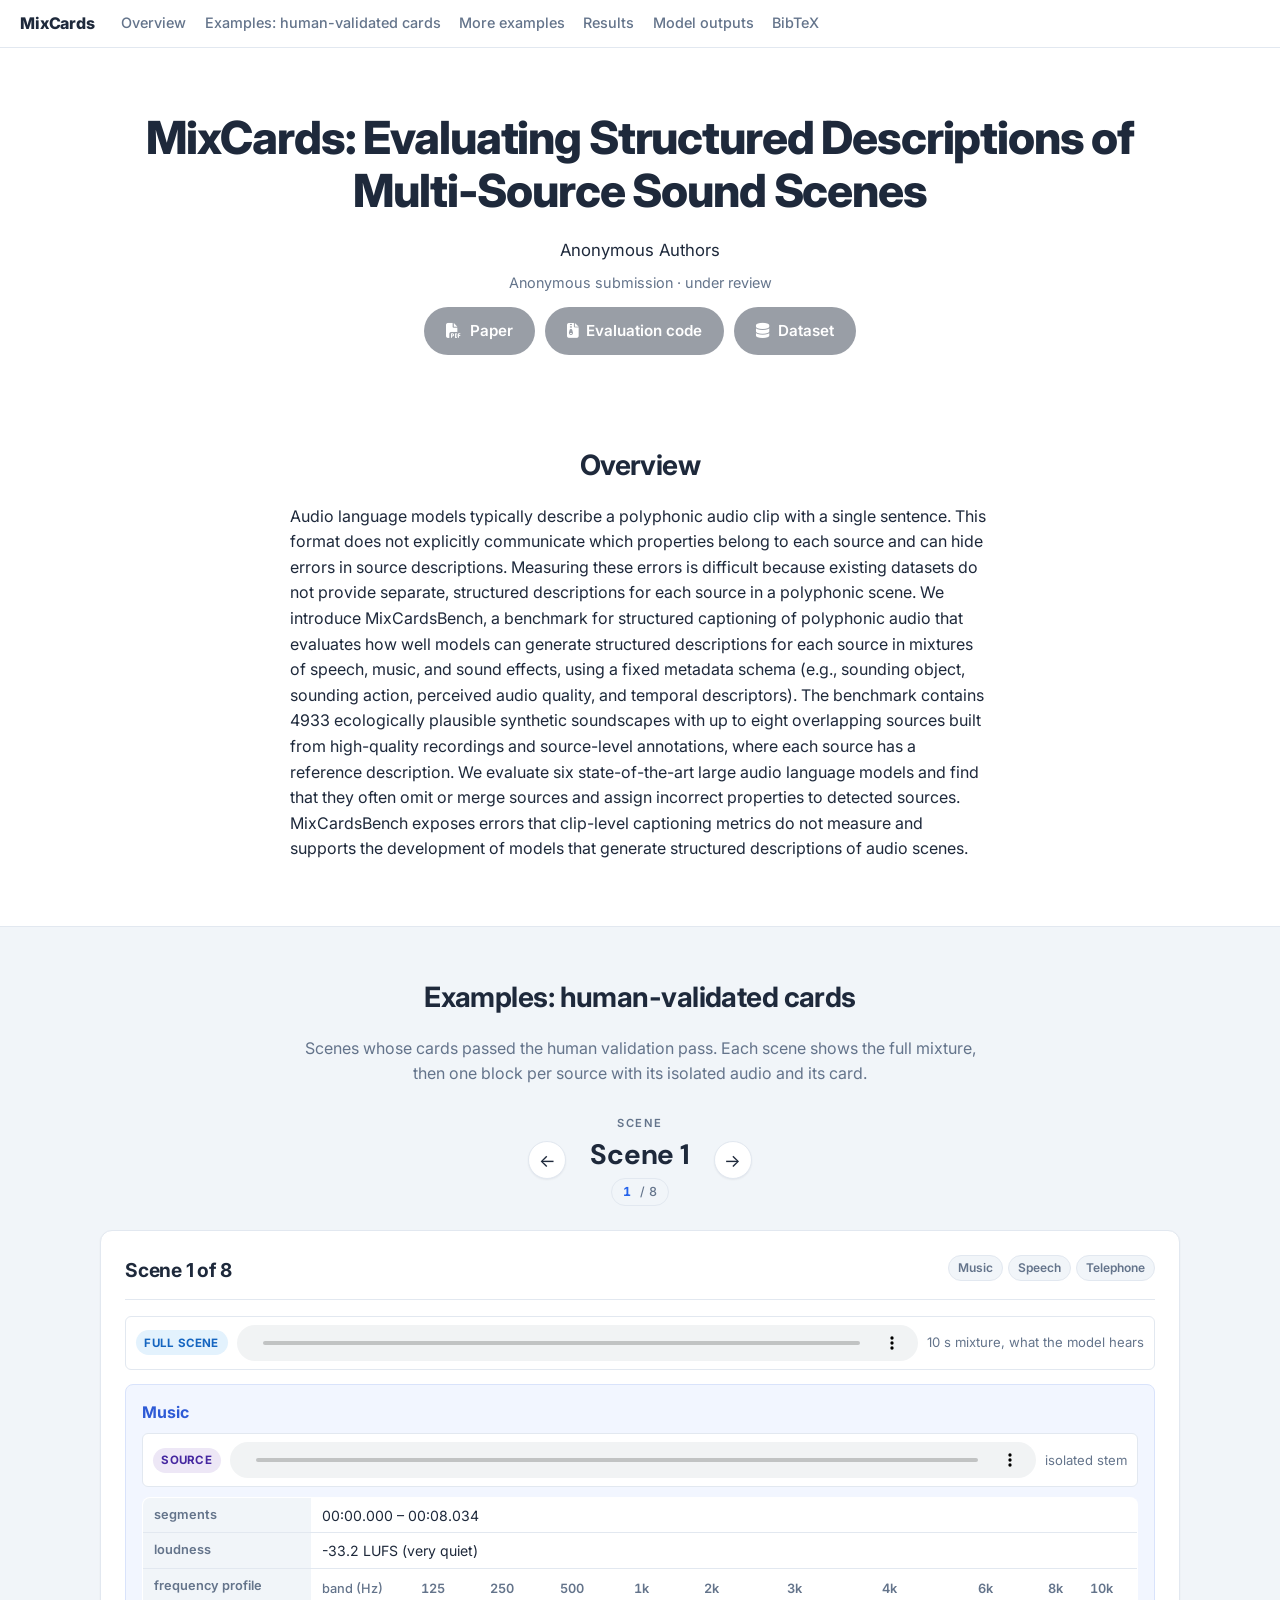
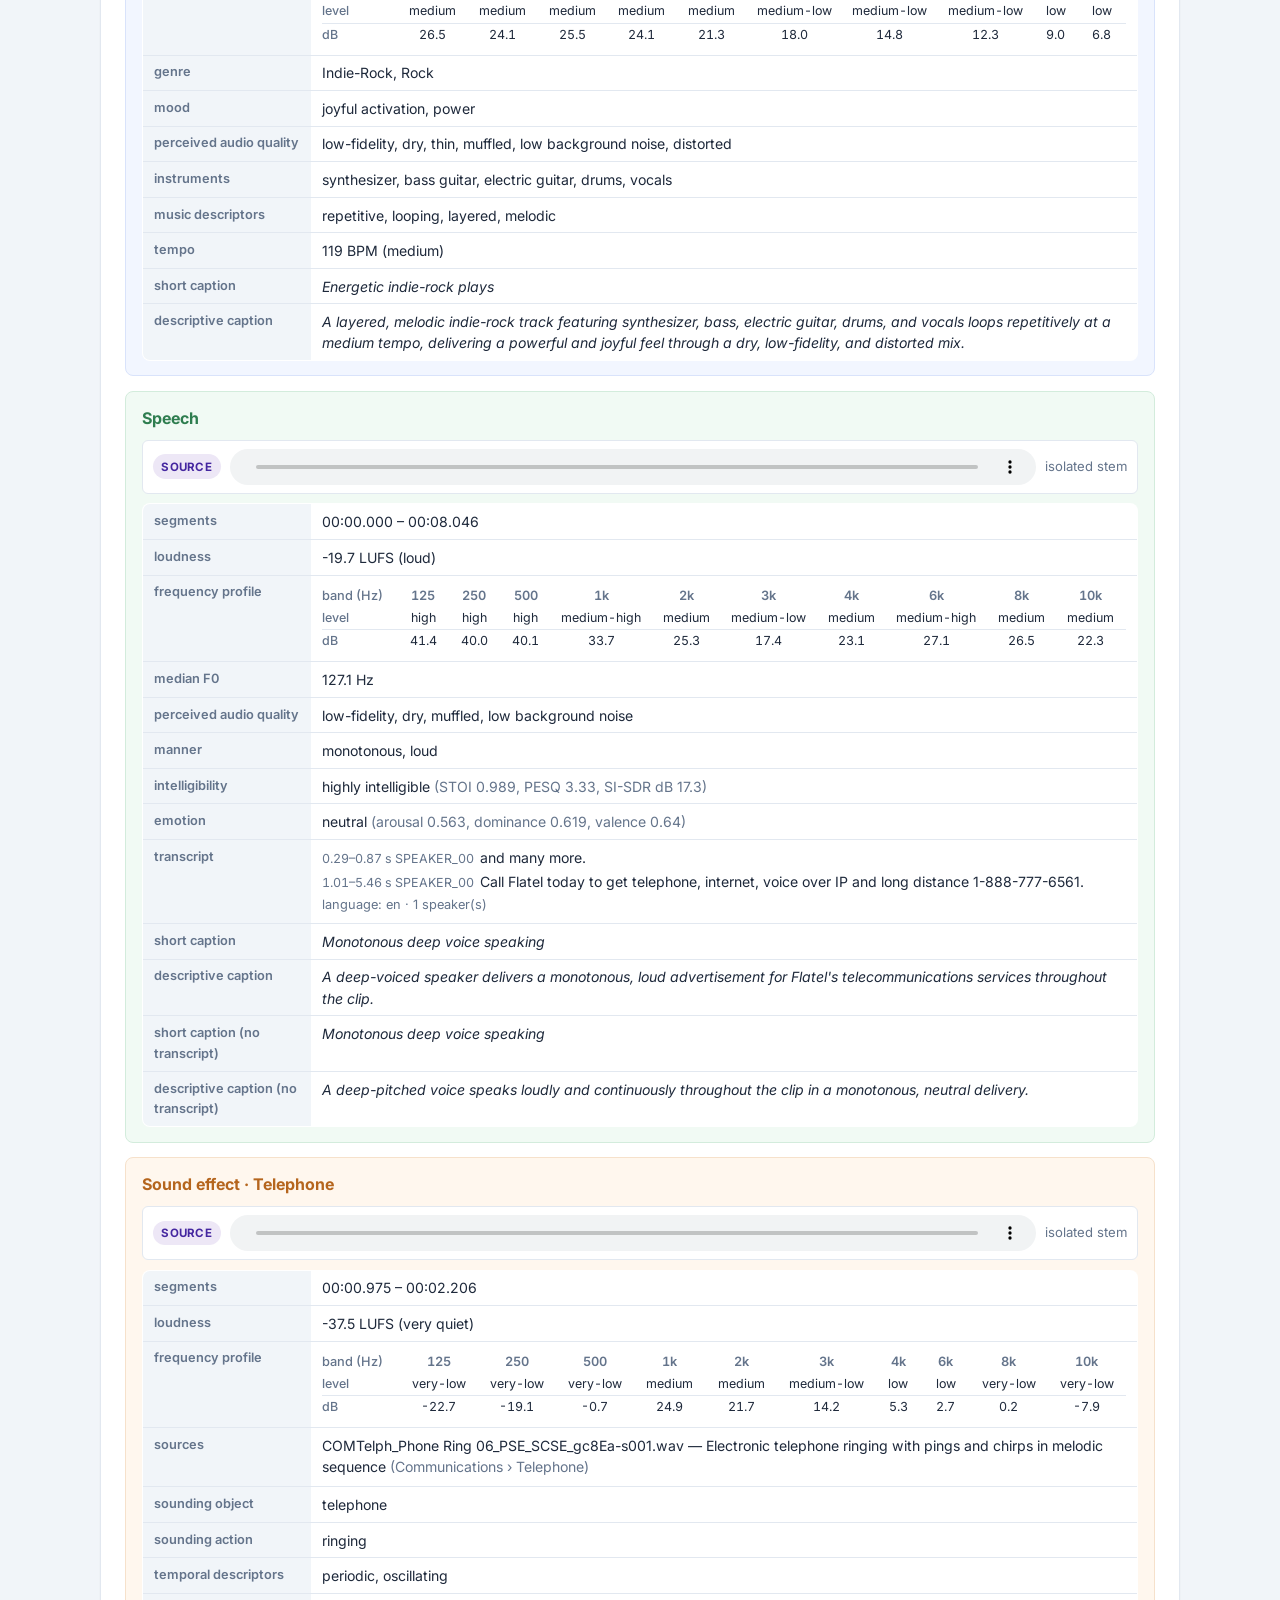
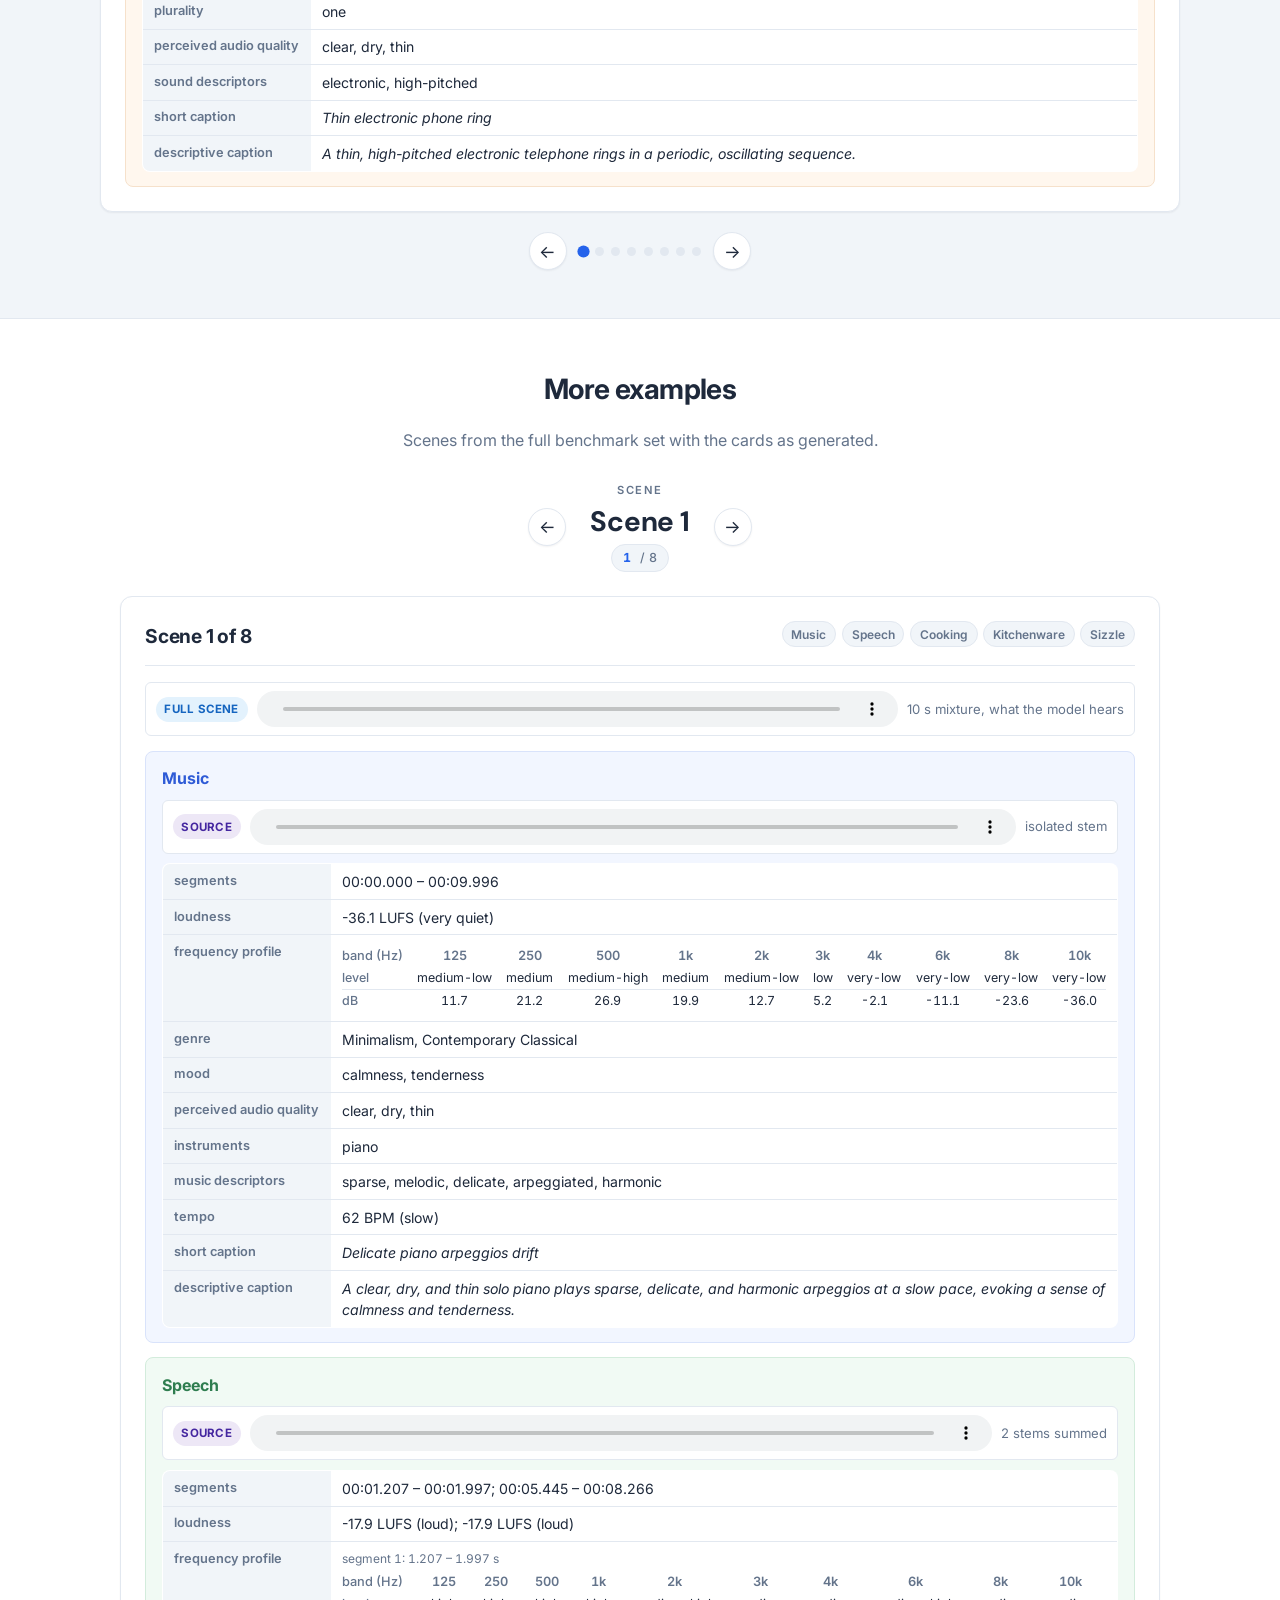
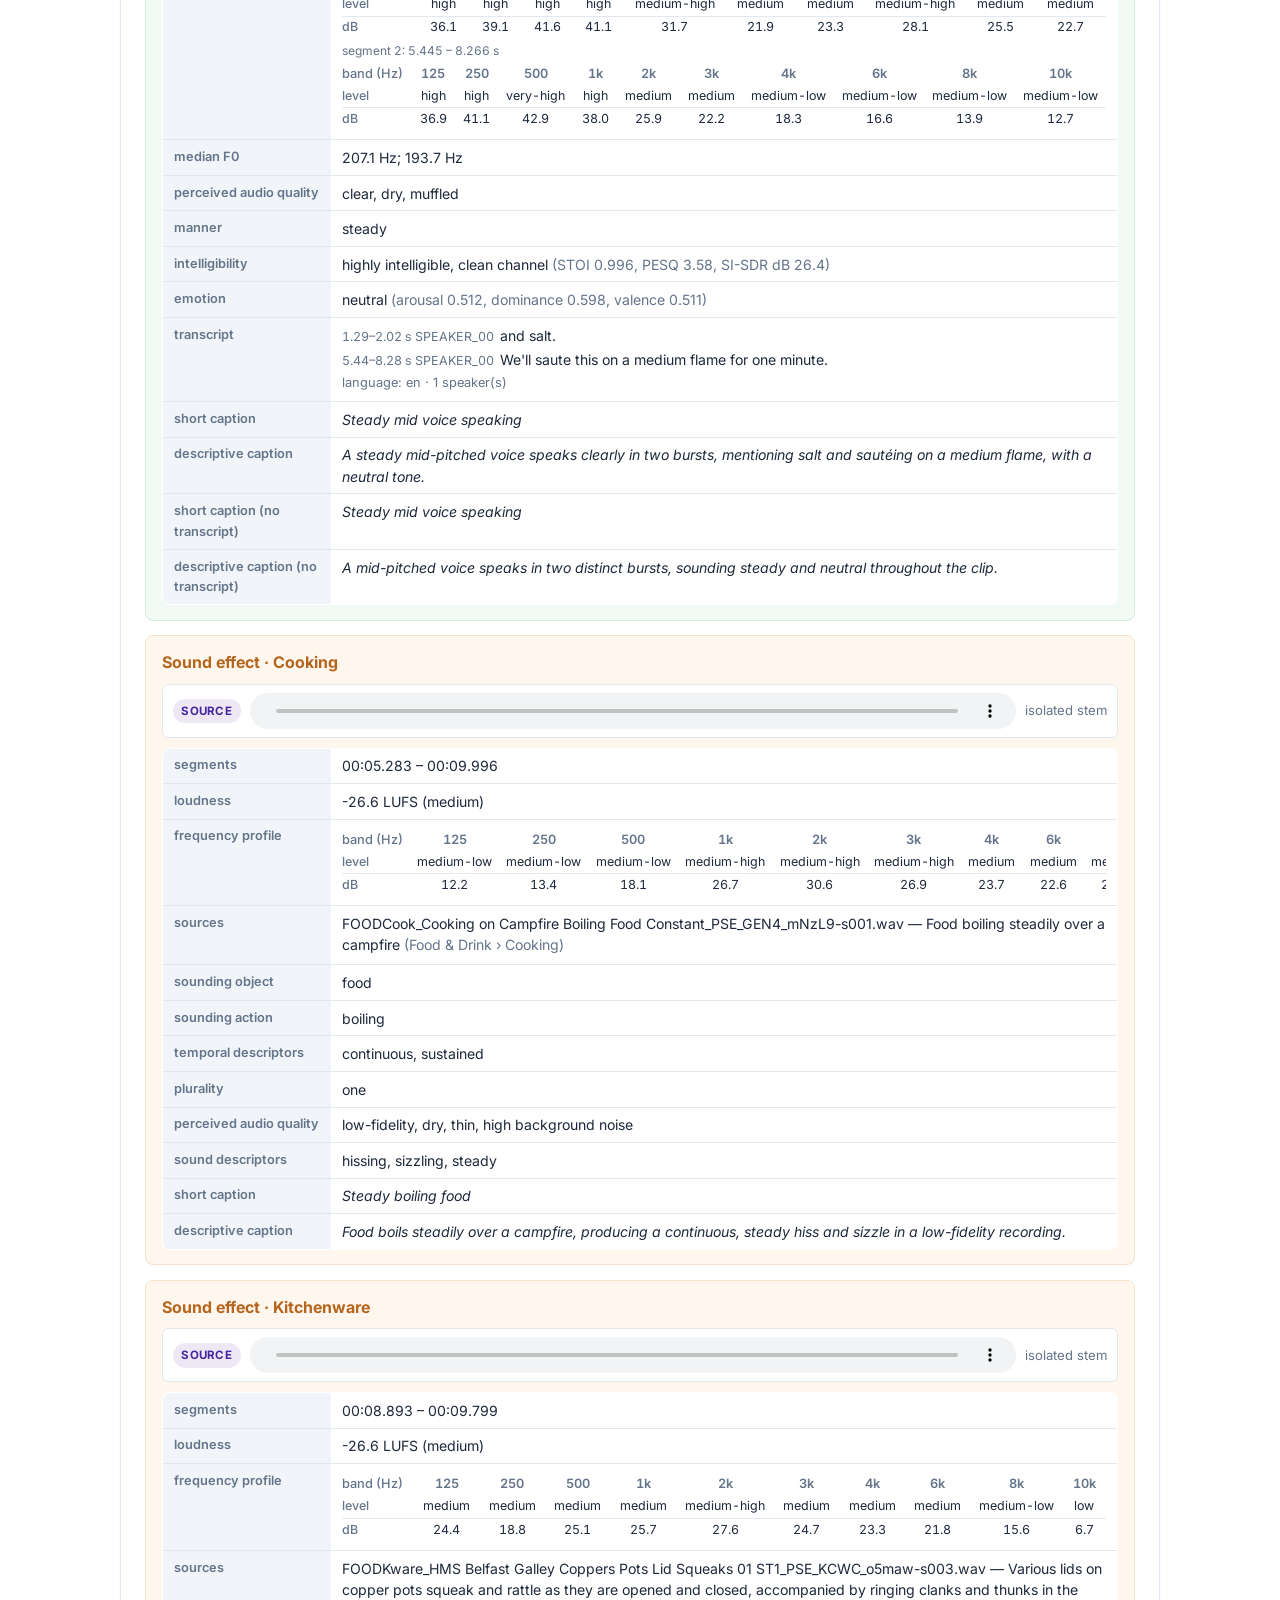
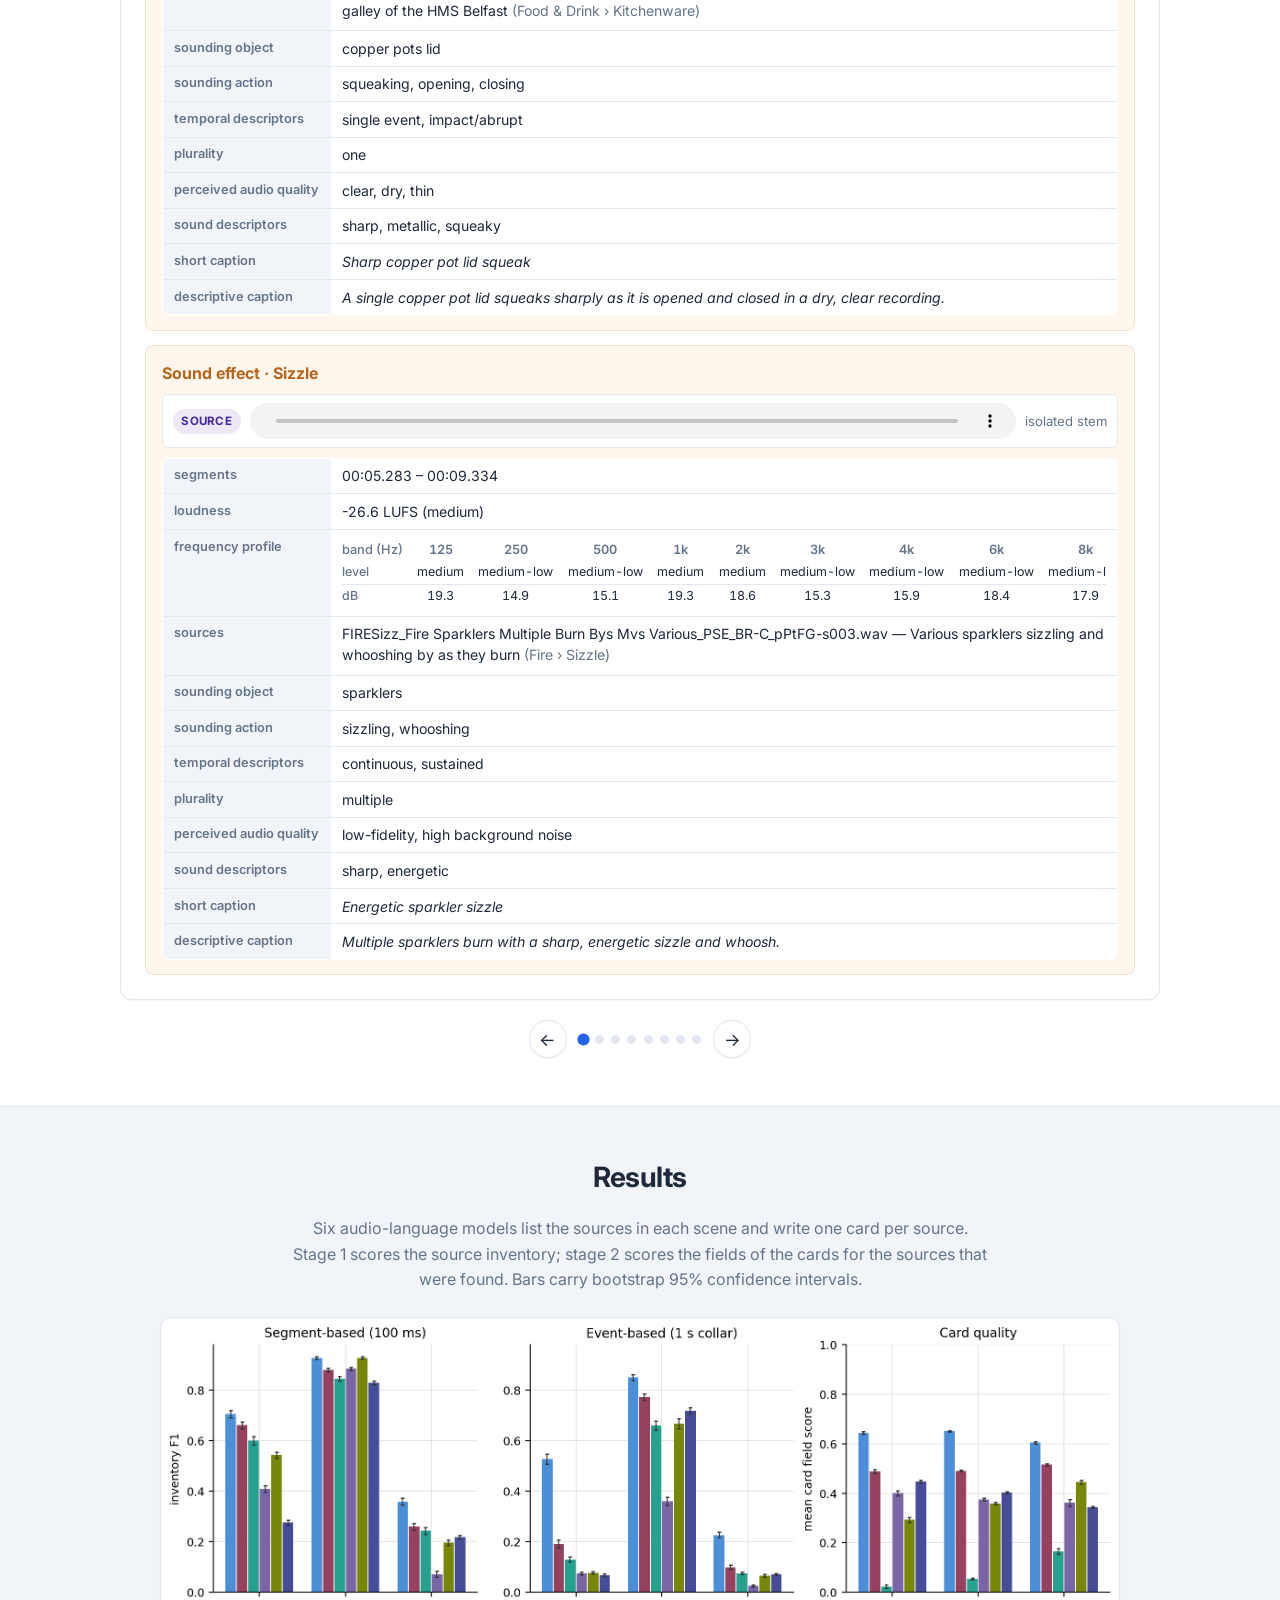
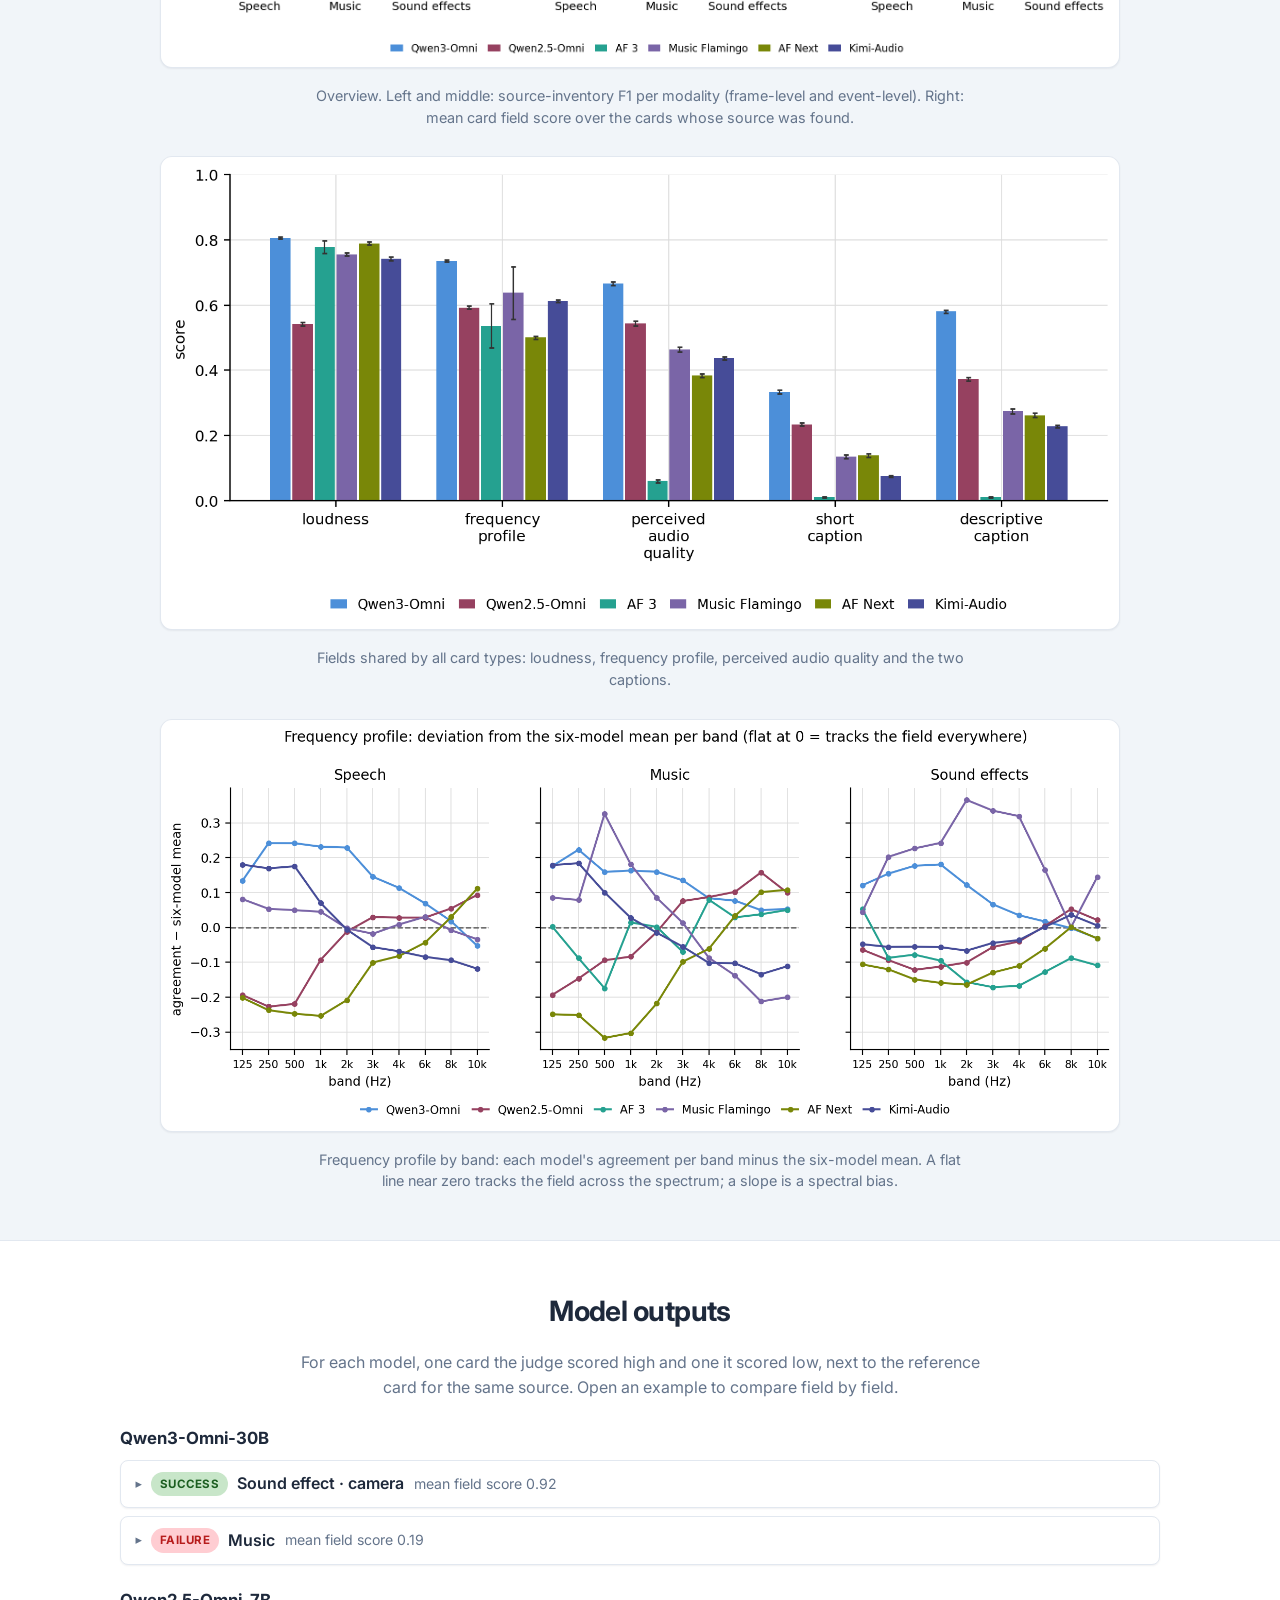
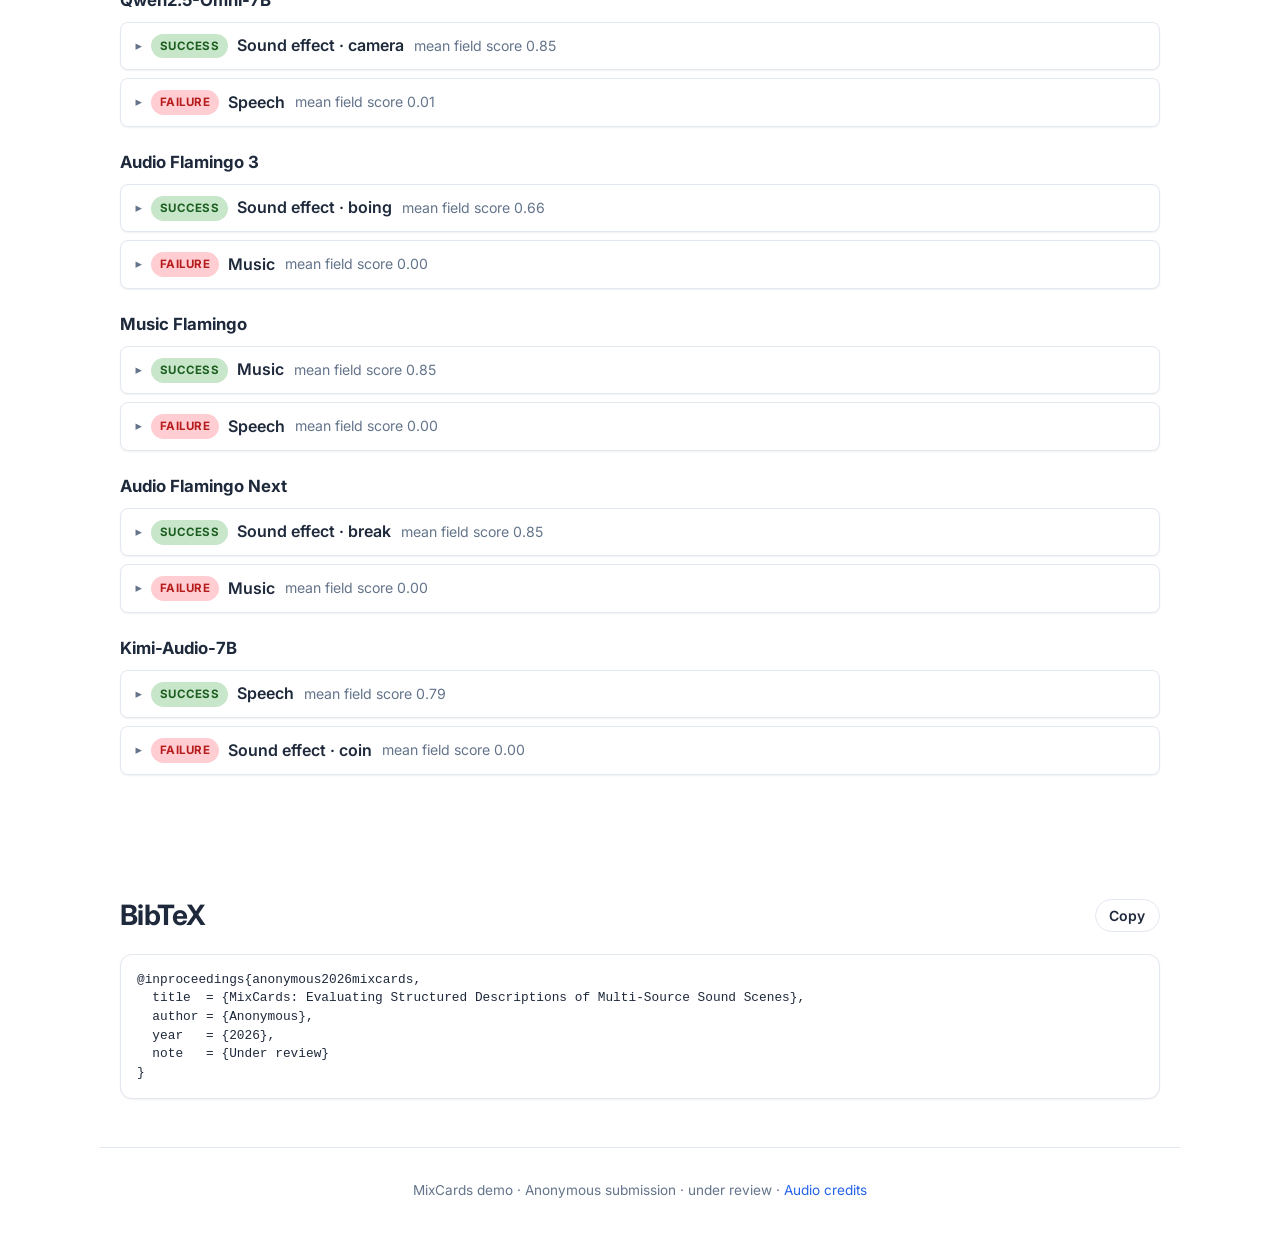
==== index.html @ bee197fe "demo page" ====
<!DOCTYPE html>
<html lang="en" class="no-js">
<head>
<meta charset="utf-8" />
<meta name="viewport" content="width=device-width, initial-scale=1" />
<title>MixCards</title>
<meta name="description" content="A benchmark for structured, per-source descriptions of polyphonic audio scenes." />
<link rel="preconnect" href="https://fonts.googleapis.com" />
<link rel="preconnect" href="https://fonts.gstatic.com" crossorigin />
<link href="https://fonts.googleapis.com/css2?family=Inter:wght@400;500;600;700;800&family=DM+Sans:ital,opsz,wght@0,9..40,400;0,9..40,500;0,9..40,600;0,9..40,700;1,9..40,400&display=swap" rel="stylesheet" />
<link rel="stylesheet" href="assets/css/styles.css" />
<link rel="stylesheet" href="https://cdn.jsdelivr.net/npm/@fortawesome/fontawesome-free@6.5.2/css/all.min.css" crossorigin="anonymous" />
</head>
<body>
<nav class="site-nav" aria-label="Page sections"><div class="nav-inner"><a class="brand" href="#top">MixCards</a><a class="nav-link" href="#overview">Overview</a><a class="nav-link" href="#validated">Examples: human-validated cards</a><a class="nav-link" href="#more">More examples</a><a class="nav-link" href="#results">Results</a><a class="nav-link" href="#model-outputs">Model outputs</a><a class="nav-link" href="#citation">BibTeX</a></div></nav><main id="top">
<section class="hero"><h1 id="page-title" class="publication-title">MixCards: Evaluating Structured Descriptions of Multi-Source Sound Scenes</h1><div class="publication-authors"><span class="author-block">Anonymous Authors</span></div><div class="publication-affiliations"><span class="aff-block">Anonymous submission · under review</span></div><div class="publication-links"><a class="btn-pub is-disabled" href="#" aria-disabled="true" title="coming soon"><span class="icon" aria-hidden="true"><i class="fas fa-file-pdf"></i></span><span class="btn-pub-label">Paper</span></a><a class="btn-pub is-disabled" href="#" aria-disabled="true" title="coming soon"><span class="icon" aria-hidden="true"><i class="fas fa-file-zipper"></i></span><span class="btn-pub-label">Evaluation code</span></a><a class="btn-pub is-disabled" href="#" aria-disabled="true" title="coming soon"><span class="icon" aria-hidden="true"><i class="fas fa-database"></i></span><span class="btn-pub-label">Dataset</span></a></div></section><section id="overview" class="section"><h2>Overview</h2><div class="prose"><p>Audio language models typically describe a polyphonic audio clip with a single sentence. This format does not explicitly communicate which properties belong to each source and can hide errors in source descriptions. Measuring these errors is difficult because existing datasets do not provide separate, structured descriptions for each source in a polyphonic scene. We introduce MixCardsBench, a benchmark for structured captioning of polyphonic audio that evaluates how well models can generate structured descriptions for each source in mixtures of speech, music, and sound effects, using a fixed metadata schema (e.g., sounding object, sounding action, perceived audio quality, and temporal descriptors). The benchmark contains 4933 ecologically plausible synthetic soundscapes with up to eight overlapping sources built from high-quality recordings and source-level annotations, where each source has a reference description. We evaluate six state-of-the-art large audio language models and find that they often omit or merge sources and assign incorrect properties to detected sources. MixCardsBench exposes errors that clip-level captioning metrics do not measure and supports the development of models that generate structured descriptions of audio scenes.</p></div></section><section id="validated" class="section section-light"><h2>Examples: human-validated cards</h2><p class="section-lead">Scenes whose cards passed the human validation pass. Each scene shows the full mixture, then one block per source with its isolated audio and its card.</p><div class="examples-carousel" id="validated-carousel" role="region" aria-label="Examples"><div class="examples-header-row"><button type="button" class="examples-arrow examples-arrow-prev" aria-label="Previous example"><span aria-hidden="true">&#8592;</span></button><div class="examples-header"><p class="examples-header-eyebrow">scene</p><p class="examples-header-scale">Scene 1</p><p class="examples-header-counter"><strong>1</strong> / 8</p></div><button type="button" class="examples-arrow examples-arrow-next" aria-label="Next example"><span aria-hidden="true">&#8594;</span></button></div><div class="examples-stage carousel-stage" aria-live="polite"><article class="scenario-card" data-title="Scene 1"><div class="scenario-header"><h3 class="scenario-title">Scene 1 of 8</h3><div class="scene-badges"><span class="speaker-badge">Music</span><span class="speaker-badge">Speech</span><span class="speaker-badge">Telephone</span></div></div><div class="audio-row scene-row"><span class="eq-badge eq-scene">full scene</span><audio controls preload="none" src="audio/scene_7FTYb5K3uxk_22000/mix.mp3"></audio><span class="src-note" style="font-size:.82rem;color:var(--muted)">10 s mixture, what the model hears</span></div><div class="source-block src-music"><div class="source-title"><h4>Music</h4></div><div class="audio-row"><span class="eq-badge eq-src">source</span><audio controls preload="none" src="audio/scene_7FTYb5K3uxk_22000/music.mp3"></audio><span class="src-note" style="font-size:.82rem;color:var(--muted)">isolated stem</span></div><table class="fields"><tbody><tr><th>segments</th><td>00:00.000 – 00:08.034</td></tr><tr><th>loudness</th><td>-33.2 LUFS (very quiet)</td></tr><tr><th>frequency profile</th><td><div class="bands-wrap"><table class="bands"><thead><tr><th class="rowlab">band (Hz)</th><th>125</th><th>250</th><th>500</th><th>1k</th><th>2k</th><th>3k</th><th>4k</th><th>6k</th><th>8k</th><th>10k</th></tr></thead><tbody><tr><td class="rowlab">level</td><td>medium</td><td>medium</td><td>medium</td><td>medium</td><td>medium</td><td>medium-low</td><td>medium-low</td><td>medium-low</td><td>low</td><td>low</td></tr><tr><td class="rowlab">dB</td><td>26.5</td><td>24.1</td><td>25.5</td><td>24.1</td><td>21.3</td><td>18.0</td><td>14.8</td><td>12.3</td><td>9.0</td><td>6.8</td></tr></tbody></table></div></td></tr><tr><th>genre</th><td>Indie-Rock, Rock</td></tr><tr><th>mood</th><td>joyful activation, power</td></tr><tr><th>perceived audio quality</th><td>low-fidelity, dry, thin, muffled, low background noise, distorted</td></tr><tr><th>instruments</th><td>synthesizer, bass guitar, electric guitar, drums, vocals</td></tr><tr><th>music descriptors</th><td>repetitive, looping, layered, melodic</td></tr><tr><th>tempo</th><td>119 BPM (medium)</td></tr><tr><th>short caption</th><td><span class="cap">Energetic indie-rock plays</span></td></tr><tr><th>descriptive caption</th><td><span class="cap">A layered, melodic indie-rock track featuring synthesizer, bass, electric guitar, drums, and vocals loops repetitively at a medium tempo, delivering a powerful and joyful feel through a dry, low-fidelity, and distorted mix.</span></td></tr></tbody></table></div><div class="source-block src-speech"><div class="source-title"><h4>Speech</h4></div><div class="audio-row"><span class="eq-badge eq-src">source</span><audio controls preload="none" src="audio/scene_7FTYb5K3uxk_22000/speech.mp3"></audio><span class="src-note" style="font-size:.82rem;color:var(--muted)">isolated stem</span></div><table class="fields"><tbody><tr><th>segments</th><td>00:00.000 – 00:08.046</td></tr><tr><th>loudness</th><td>-19.7 LUFS (loud)</td></tr><tr><th>frequency profile</th><td><div class="bands-wrap"><table class="bands"><thead><tr><th class="rowlab">band (Hz)</th><th>125</th><th>250</th><th>500</th><th>1k</th><th>2k</th><th>3k</th><th>4k</th><th>6k</th><th>8k</th><th>10k</th></tr></thead><tbody><tr><td class="rowlab">level</td><td>high</td><td>high</td><td>high</td><td>medium-high</td><td>medium</td><td>medium-low</td><td>medium</td><td>medium-high</td><td>medium</td><td>medium</td></tr><tr><td class="rowlab">dB</td><td>41.4</td><td>40.0</td><td>40.1</td><td>33.7</td><td>25.3</td><td>17.4</td><td>23.1</td><td>27.1</td><td>26.5</td><td>22.3</td></tr></tbody></table></div></td></tr><tr><th>median F0</th><td>127.1 Hz</td></tr><tr><th>perceived audio quality</th><td>low-fidelity, dry, muffled, low background noise</td></tr><tr><th>manner</th><td>monotonous, loud</td></tr><tr><th>intelligibility</th><td>highly intelligible <span style="color:var(--muted)">(STOI 0.989, PESQ 3.33, SI-SDR dB 17.3)</span></td></tr><tr><th>emotion</th><td>neutral <span style="color:var(--muted)">(arousal 0.563, dominance 0.619, valence 0.64)</span></td></tr><tr><th>transcript</th><td><div class="tr-line"><span class="t">0.29–0.87 s SPEAKER_00</span>and many more.</div><div class="tr-line"><span class="t">1.01–5.46 s SPEAKER_00</span>Call Flatel today to get telephone, internet, voice over IP and long distance 1-888-777-6561.</div><div class="tr-line" style="color:var(--muted);font-size:.8rem">language: en · 1 speaker(s)</div></td></tr><tr><th>short caption</th><td><span class="cap">Monotonous deep voice speaking</span></td></tr><tr><th>descriptive caption</th><td><span class="cap">A deep-voiced speaker delivers a monotonous, loud advertisement for Flatel&#x27;s telecommunications services throughout the clip.</span></td></tr><tr><th>short caption (no transcript)</th><td><span class="cap">Monotonous deep voice speaking</span></td></tr><tr><th>descriptive caption (no transcript)</th><td><span class="cap">A deep-pitched voice speaks loudly and continuously throughout the clip in a monotonous, neutral delivery.</span></td></tr></tbody></table></div><div class="source-block src-sfx"><div class="source-title"><h4>Sound effect · Telephone</h4></div><div class="audio-row"><span class="eq-badge eq-src">source</span><audio controls preload="none" src="audio/scene_7FTYb5K3uxk_22000/sfx-telephone.mp3"></audio><span class="src-note" style="font-size:.82rem;color:var(--muted)">isolated stem</span></div><table class="fields"><tbody><tr><th>segments</th><td>00:00.975 – 00:02.206</td></tr><tr><th>loudness</th><td>-37.5 LUFS (very quiet)</td></tr><tr><th>frequency profile</th><td><div class="bands-wrap"><table class="bands"><thead><tr><th class="rowlab">band (Hz)</th><th>125</th><th>250</th><th>500</th><th>1k</th><th>2k</th><th>3k</th><th>4k</th><th>6k</th><th>8k</th><th>10k</th></tr></thead><tbody><tr><td class="rowlab">level</td><td>very-low</td><td>very-low</td><td>very-low</td><td>medium</td><td>medium</td><td>medium-low</td><td>low</td><td>low</td><td>very-low</td><td>very-low</td></tr><tr><td class="rowlab">dB</td><td>-22.7</td><td>-19.1</td><td>-0.7</td><td>24.9</td><td>21.7</td><td>14.2</td><td>5.3</td><td>2.7</td><td>0.2</td><td>-7.9</td></tr></tbody></table></div></td></tr><tr><th>sources</th><td><div class="tr-line">COMTelph_Phone Ring 06_PSE_SCSE_gc8Ea-s001.wav — Electronic telephone ringing with pings and chirps in melodic sequence <span style="color:var(--muted)">(Communications › Telephone)</span></div></td></tr><tr><th>sounding object</th><td>telephone</td></tr><tr><th>sounding action</th><td>ringing</td></tr><tr><th>temporal descriptors</th><td>periodic, oscillating</td></tr><tr><th>plurality</th><td>one</td></tr><tr><th>perceived audio quality</th><td>clear, dry, thin</td></tr><tr><th>sound descriptors</th><td>electronic, high-pitched</td></tr><tr><th>short caption</th><td><span class="cap">Thin electronic phone ring</span></td></tr><tr><th>descriptive caption</th><td><span class="cap">A thin, high-pitched electronic telephone rings in a periodic, oscillating sequence.</span></td></tr></tbody></table></div></article><article class="scenario-card" data-title="Scene 2"><div class="scenario-header"><h3 class="scenario-title">Scene 2 of 8</h3><div class="scene-badges"><span class="speaker-badge">Music</span><span class="speaker-badge">Speech</span><span class="speaker-badge">Combustion</span><span class="speaker-badge">Racing</span><span class="speaker-badge">Tire</span></div></div><div class="audio-row scene-row"><span class="eq-badge eq-scene">full scene</span><audio controls preload="none" src="audio/scene_VgvVPVMhRGQ_350000/mix.mp3"></audio><span class="src-note" style="font-size:.82rem;color:var(--muted)">10 s mixture, what the model hears</span></div><div class="source-block src-music"><div class="source-title"><h4>Music</h4></div><div class="audio-row"><span class="eq-badge eq-src">source</span><audio controls preload="none" src="audio/scene_VgvVPVMhRGQ_350000/music.mp3"></audio><span class="src-note" style="font-size:.82rem;color:var(--muted)">isolated stem</span></div><table class="fields"><tbody><tr><th>segments</th><td>00:00.000 – 00:09.996</td></tr><tr><th>loudness</th><td>-28.5 LUFS (quiet)</td></tr><tr><th>frequency profile</th><td><div class="bands-wrap"><table class="bands"><thead><tr><th class="rowlab">band (Hz)</th><th>125</th><th>250</th><th>500</th><th>1k</th><th>2k</th><th>3k</th><th>4k</th><th>6k</th><th>8k</th><th>10k</th></tr></thead><tbody><tr><td class="rowlab">level</td><td>high</td><td>medium-high</td><td>medium-high</td><td>medium</td><td>medium</td><td>medium-low</td><td>medium-low</td><td>medium-low</td><td>medium-low</td><td>medium</td></tr><tr><td class="rowlab">dB</td><td>34.8</td><td>28.0</td><td>30.8</td><td>25.6</td><td>20.5</td><td>16.9</td><td>17.5</td><td>17.5</td><td>15.0</td><td>18.6</td></tr></tbody></table></div></td></tr><tr><th>genre</th><td>Electronic, Ambient, Downtempo</td></tr><tr><th>mood</th><td>nostalgia</td></tr><tr><th>perceived audio quality</th><td>clear, dry, low background noise</td></tr><tr><th>instruments</th><td>synthesizer, drum machine</td></tr><tr><th>music descriptors</th><td>layered, rhythmic, repetitive, synthetic, evolving</td></tr><tr><th>tempo</th><td>87 BPM (slow)</td></tr><tr><th>short caption</th><td><span class="cap">Nostalgic synth loop plays</span></td></tr><tr><th>descriptive caption</th><td><span class="cap">A layered, rhythmic synthesizer and drum machine loop plays at a slow pace, featuring a dry, clear sound with low background noise that evokes a sense of nostalgia.</span></td></tr></tbody></table></div><div class="source-block src-speech"><div class="source-title"><h4>Speech</h4></div><div class="audio-row"><span class="eq-badge eq-src">source</span><audio controls preload="none" src="audio/scene_VgvVPVMhRGQ_350000/speech.mp3"></audio><span class="src-note" style="font-size:.82rem;color:var(--muted)">2 stems summed</span></div><table class="fields"><tbody><tr><th>segments</th><td>00:00.348 – 00:05.317; 00:06.641 – 00:09.996</td></tr><tr><th>loudness</th><td>-19.8 LUFS (loud); -20.2 LUFS (loud)</td></tr><tr><th>frequency profile</th><td><div class="bands-wrap"><table class="bands"><caption>segment 1: 0.348 – 5.317 s</caption><thead><tr><th class="rowlab">band (Hz)</th><th>125</th><th>250</th><th>500</th><th>1k</th><th>2k</th><th>3k</th><th>4k</th><th>6k</th><th>8k</th><th>10k</th></tr></thead><tbody><tr><td class="rowlab">level</td><td>high</td><td>high</td><td>high</td><td>high</td><td>medium-high</td><td>medium</td><td>medium-low</td><td>medium</td><td>medium-low</td><td>low</td></tr><tr><td class="rowlab">dB</td><td>36.9</td><td>38.6</td><td>36.5</td><td>36.8</td><td>33.9</td><td>21.5</td><td>18.3</td><td>20.0</td><td>14.2</td><td>10.0</td></tr></tbody></table></div><div class="bands-wrap"><table class="bands"><caption>segment 2: 6.641 – 9.996 s</caption><thead><tr><th class="rowlab">band (Hz)</th><th>125</th><th>250</th><th>500</th><th>1k</th><th>2k</th><th>3k</th><th>4k</th><th>6k</th><th>8k</th><th>10k</th></tr></thead><tbody><tr><td class="rowlab">level</td><td>high</td><td>high</td><td>high</td><td>high</td><td>medium-high</td><td>medium</td><td>medium</td><td>medium</td><td>medium-low</td><td>medium-low</td></tr><tr><td class="rowlab">dB</td><td>36.0</td><td>37.3</td><td>38.8</td><td>37.9</td><td>33.9</td><td>23.3</td><td>22.3</td><td>22.7</td><td>17.0</td><td>12.6</td></tr></tbody></table></div></td></tr><tr><th>median F0</th><td>112.2 Hz; 115.9 Hz</td></tr><tr><th>perceived audio quality</th><td>clear, dry, thin</td></tr><tr><th>manner</th><td>monotonous, steady</td></tr><tr><th>intelligibility</th><td>highly intelligible <span style="color:var(--muted)">(STOI 0.984, PESQ 3.29, SI-SDR dB 18.6)</span></td></tr><tr><th>emotion</th><td>neutral <span style="color:var(--muted)">(arousal 0.555, dominance 0.657, valence 0.27)</span></td></tr><tr><th>transcript</th><td><div class="tr-line"><span class="t">0.23–5.28 s SPEAKER_00</span>You could hack your friend&#x27;s console dams, creating distractions and triggering the city&#x27;s hass.</div><div class="tr-line"><span class="t">6.80–9.89 s SPEAKER_00</span>Challenge your console friends to a high-speed race through the streets of</div><div class="tr-line" style="color:var(--muted);font-size:.8rem">language: en · 1 speaker(s)</div></td></tr><tr><th>short caption</th><td><span class="cap">Monotonous deep voice speaking</span></td></tr><tr><th>descriptive caption</th><td><span class="cap">A deep-voiced speaker delivers two steady, monotonous segments about gaming consoles and racing, sounding neutral throughout.</span></td></tr><tr><th>short caption (no transcript)</th><td><span class="cap">Steady deep voice speaking</span></td></tr><tr><th>descriptive caption (no transcript)</th><td><span class="cap">A deep voice speaks in two steady, monotonous bursts throughout the clip, delivered with a neutral tone.</span></td></tr></tbody></table></div><div class="source-block src-sfx"><div class="source-title"><h4>Sound effect · Combustion</h4></div><div class="audio-row"><span class="eq-badge eq-src">source</span><audio controls preload="none" src="audio/scene_VgvVPVMhRGQ_350000/sfx-combustion.mp3"></audio><span class="src-note" style="font-size:.82rem;color:var(--muted)">isolated stem</span></div><table class="fields"><tbody><tr><th>segments</th><td>00:00.000 – 00:09.927</td></tr><tr><th>loudness</th><td>-25.3 LUFS (medium)</td></tr><tr><th>frequency profile</th><td><div class="bands-wrap"><table class="bands"><thead><tr><th class="rowlab">band (Hz)</th><th>125</th><th>250</th><th>500</th><th>1k</th><th>2k</th><th>3k</th><th>4k</th><th>6k</th><th>8k</th><th>10k</th></tr></thead><tbody><tr><td class="rowlab">level</td><td>high</td><td>medium-high</td><td>medium-high</td><td>medium-high</td><td>medium-low</td><td>low</td><td>low</td><td>low</td><td>very-low</td><td>very-low</td></tr><tr><td class="rowlab">dB</td><td>38.8</td><td>33.9</td><td>31.0</td><td>26.6</td><td>17.5</td><td>10.0</td><td>7.0</td><td>5.0</td><td>1.3</td><td>-1.5</td></tr></tbody></table></div></td></tr><tr><th>sources</th><td><div class="tr-line">MOTRComb_Engines Diesel Gas EC4E2_PSE_BBC-HIS_4quiK-s002.wav — Constant hum of large gas or diesel generators running for sewage machinery purposes <span style="color:var(--muted)">(Motors › Combustion)</span></div></td></tr><tr><th>sounding object</th><td>generators</td></tr><tr><th>sounding action</th><td>running</td></tr><tr><th>temporal descriptors</th><td>continuous, sustained</td></tr><tr><th>plurality</th><td>one</td></tr><tr><th>perceived audio quality</th><td>low-fidelity, bass-heavy, low background noise</td></tr><tr><th>sound descriptors</th><td>rumbling, steady, deep</td></tr><tr><th>short caption</th><td><span class="cap">Steady deep generator hum</span></td></tr><tr><th>descriptive caption</th><td><span class="cap">A large gas or diesel generator runs steadily, producing a deep, rumbling hum with low background noise.</span></td></tr></tbody></table></div><div class="source-block src-sfx"><div class="source-title"><h4>Sound effect · Racing</h4></div><div class="audio-row"><span class="eq-badge eq-src">source</span><audio controls preload="none" src="audio/scene_VgvVPVMhRGQ_350000/sfx-racing.mp3"></audio><span class="src-note" style="font-size:.82rem;color:var(--muted)">isolated stem</span></div><table class="fields"><tbody><tr><th>segments</th><td>00:00.000 – 00:09.996</td></tr><tr><th>loudness</th><td>-25.3 LUFS (medium)</td></tr><tr><th>frequency profile</th><td><div class="bands-wrap"><table class="bands"><thead><tr><th class="rowlab">band (Hz)</th><th>125</th><th>250</th><th>500</th><th>1k</th><th>2k</th><th>3k</th><th>4k</th><th>6k</th><th>8k</th><th>10k</th></tr></thead><tbody><tr><td class="rowlab">level</td><td>medium-low</td><td>medium</td><td>medium</td><td>medium-low</td><td>medium-low</td><td>low</td><td>low</td><td>very-low</td><td>very-low</td><td>very-low</td></tr><tr><td class="rowlab">dB</td><td>16.9</td><td>22.4</td><td>19.2</td><td>16.2</td><td>13.0</td><td>7.6</td><td>3.7</td><td>0.4</td><td>-5.0</td><td>-8.6</td></tr></tbody></table></div></td></tr><tr><th>sources</th><td><div class="tr-line">VEHRace_Racecar Pass Bys Indy Car Driving Singles_PSE_AHIC_IVEs6-s006.wav — Indy cars racing past at high speed from a medium distance with varied engine tones <span style="color:var(--muted)">(Vehicles › Racing)</span></div></td></tr><tr><th>sounding object</th><td>racecar</td></tr><tr><th>sounding action</th><td>passing</td></tr><tr><th>temporal descriptors</th><td>single event, fade out, rising</td></tr><tr><th>plurality</th><td>one</td></tr><tr><th>perceived audio quality</th><td>high-fidelity, dry, bass-heavy, low background noise</td></tr><tr><th>sound descriptors</th><td>rushing, deep, powerful, low-pitched</td></tr><tr><th>short caption</th><td><span class="cap">Deep rushing racecar pass</span></td></tr><tr><th>descriptive caption</th><td><span class="cap">A single racecar passes by at high speed, its deep and powerful engine tone rising and then fading out in a dry, high-fidelity recording.</span></td></tr></tbody></table></div><div class="source-block src-sfx"><div class="source-title"><h4>Sound effect · Tire</h4></div><div class="audio-row"><span class="eq-badge eq-src">source</span><audio controls preload="none" src="audio/scene_VgvVPVMhRGQ_350000/sfx-tire.mp3"></audio><span class="src-note" style="font-size:.82rem;color:var(--muted)">isolated stem</span></div><table class="fields"><tbody><tr><th>segments</th><td>00:04.818 – 00:08.150</td></tr><tr><th>loudness</th><td>-25.3 LUFS (medium)</td></tr><tr><th>frequency profile</th><td><div class="bands-wrap"><table class="bands"><thead><tr><th class="rowlab">band (Hz)</th><th>125</th><th>250</th><th>500</th><th>1k</th><th>2k</th><th>3k</th><th>4k</th><th>6k</th><th>8k</th><th>10k</th></tr></thead><tbody><tr><td class="rowlab">level</td><td>medium</td><td>medium</td><td>medium</td><td>medium</td><td>medium</td><td>medium</td><td>medium-low</td><td>medium-low</td><td>low</td><td>low</td></tr><tr><td class="rowlab">dB</td><td>22.9</td><td>24.2</td><td>22.0</td><td>23.7</td><td>24.7</td><td>19.0</td><td>14.0</td><td>10.6</td><td>6.5</td><td>5.2</td></tr></tbody></table></div></td></tr><tr><th>sources</th><td><div class="tr-line">VEHTire_Wet Tire Constant Ext Fast Driving Rain Soaked Road_PSE_OV_gQKfb-s002.wav — Tires crackling at various speeds on a rain-soaked road, splashing through puddles <span style="color:var(--muted)">(Vehicles › Tire)</span></div></td></tr><tr><th>sounding object</th><td>tire</td></tr><tr><th>sounding action</th><td>crackling</td></tr><tr><th>temporal descriptors</th><td>single event</td></tr><tr><th>plurality</th><td>one</td></tr><tr><th>perceived audio quality</th><td>dry, low background noise</td></tr><tr><th>sound descriptors</th><td>splashing, wet</td></tr><tr><th>short caption</th><td><span class="cap">Wet tire crackling</span></td></tr><tr><th>descriptive caption</th><td><span class="cap">A tire crackles and splashes on a rain-soaked road.</span></td></tr></tbody></table></div></article><article class="scenario-card" data-title="Scene 3"><div class="scenario-header"><h3 class="scenario-title">Scene 3 of 8</h3><div class="scene-badges"><span class="speaker-badge">Music</span><span class="speaker-badge">Speech</span><span class="speaker-badge">Horse</span></div></div><div class="audio-row scene-row"><span class="eq-badge eq-scene">full scene</span><audio controls preload="none" src="audio/scene_-0jeONf82dE_21000/mix.mp3"></audio><span class="src-note" style="font-size:.82rem;color:var(--muted)">10 s mixture, what the model hears</span></div><div class="source-block src-music"><div class="source-title"><h4>Music</h4></div><div class="audio-row"><span class="eq-badge eq-src">source</span><audio controls preload="none" src="audio/scene_-0jeONf82dE_21000/music.mp3"></audio><span class="src-note" style="font-size:.82rem;color:var(--muted)">isolated stem</span></div><table class="fields"><tbody><tr><th>segments</th><td>00:02.984 – 00:09.160</td></tr><tr><th>loudness</th><td>-28.7 LUFS (quiet)</td></tr><tr><th>frequency profile</th><td><div class="bands-wrap"><table class="bands"><thead><tr><th class="rowlab">band (Hz)</th><th>125</th><th>250</th><th>500</th><th>1k</th><th>2k</th><th>3k</th><th>4k</th><th>6k</th><th>8k</th><th>10k</th></tr></thead><tbody><tr><td class="rowlab">level</td><td>high</td><td>medium</td><td>medium</td><td>medium-low</td><td>medium-low</td><td>medium-low</td><td>medium-low</td><td>medium-low</td><td>low</td><td>medium-low</td></tr><tr><td class="rowlab">dB</td><td>38.2</td><td>23.6</td><td>22.8</td><td>18.0</td><td>13.7</td><td>15.5</td><td>17.4</td><td>15.5</td><td>9.0</td><td>11.7</td></tr></tbody></table></div></td></tr><tr><th>genre</th><td>Hip-Hop, Trip-Hop</td></tr><tr><th>mood</th><td>nostalgia, tenderness</td></tr><tr><th>perceived audio quality</th><td>clear, dry, bass-heavy, low background noise</td></tr><tr><th>instruments</th><td>drums, bass guitar, electric piano</td></tr><tr><th>music descriptors</th><td>groovy, repetitive, layered, warm, looping</td></tr><tr><th>tempo</th><td>90 BPM (slow)</td></tr><tr><th>short caption</th><td><span class="cap">Warm hip-hop groove plays</span></td></tr><tr><th>descriptive caption</th><td><span class="cap">A warm, layered hip-hop groove featuring drums, bass guitar, and electric piano loops at a slow pace, starting after a brief silence with a clear, dry, and bass-heavy sound.</span></td></tr></tbody></table></div><div class="source-block src-speech"><div class="source-title"><h4>Speech</h4></div><div class="audio-row"><span class="eq-badge eq-src">source</span><audio controls preload="none" src="audio/scene_-0jeONf82dE_21000/speech.mp3"></audio><span class="src-note" style="font-size:.82rem;color:var(--muted)">2 stems summed</span></div><table class="fields"><tbody><tr><th>segments</th><td>00:00.801 – 00:07.152; 00:08.290 – 00:09.149</td></tr><tr><th>loudness</th><td>-22.5 LUFS (medium); -23.1 LUFS (medium)</td></tr><tr><th>frequency profile</th><td><div class="bands-wrap"><table class="bands"><caption>segment 1: 0.801 – 7.152 s</caption><thead><tr><th class="rowlab">band (Hz)</th><th>125</th><th>250</th><th>500</th><th>1k</th><th>2k</th><th>3k</th><th>4k</th><th>6k</th><th>8k</th><th>10k</th></tr></thead><tbody><tr><td class="rowlab">level</td><td>medium-high</td><td>high</td><td>high</td><td>medium-high</td><td>medium</td><td>medium-low</td><td>medium</td><td>medium-low</td><td>medium-low</td><td>medium-low</td></tr><tr><td class="rowlab">dB</td><td>33.0</td><td>35.7</td><td>38.7</td><td>32.0</td><td>23.6</td><td>18.1</td><td>18.9</td><td>15.8</td><td>14.6</td><td>12.6</td></tr></tbody></table></div><div class="bands-wrap"><table class="bands"><caption>segment 2: 8.29 – 9.149 s</caption><thead><tr><th class="rowlab">band (Hz)</th><th>125</th><th>250</th><th>500</th><th>1k</th><th>2k</th><th>3k</th><th>4k</th><th>6k</th><th>8k</th><th>10k</th></tr></thead><tbody><tr><td class="rowlab">level</td><td>medium-high</td><td>medium-high</td><td>high</td><td>medium-high</td><td>medium</td><td>medium-low</td><td>medium-low</td><td>low</td><td>low</td><td>low</td></tr><tr><td class="rowlab">dB</td><td>34.5</td><td>33.9</td><td>38.7</td><td>30.9</td><td>19.1</td><td>13.1</td><td>12.3</td><td>6.9</td><td>6.4</td><td>7.2</td></tr></tbody></table></div></td></tr><tr><th>median F0</th><td>135.4 Hz; 106.9 Hz</td></tr><tr><th>perceived audio quality</th><td>low-fidelity, dry, muffled, low background noise</td></tr><tr><th>manner</th><td>resonant, slow, gravelly</td></tr><tr><th>intelligibility</th><td>highly intelligible <span style="color:var(--muted)">(STOI 0.989, PESQ 3.31, SI-SDR dB 23.3)</span></td></tr><tr><th>emotion</th><td>excited/happy <span style="color:var(--muted)">(arousal 0.667, dominance 0.684, valence 0.762)</span></td></tr><tr><th>transcript</th><td><div class="tr-line"><span class="t">0.79–2.08 s SPEAKER_00</span>Do you smell barbecue?</div><div class="tr-line"><span class="t">2.56–5.85 s SPEAKER_00</span>Oh, fresh, smooth, real, Bud Light.</div><div class="tr-line"><span class="t">6.11–8.97 s SPEAKER_00</span>Cool, a rocket sl- It&#x27;s all here.</div><div class="tr-line" style="color:var(--muted);font-size:.8rem">language: en · 1 speaker(s)</div></td></tr><tr><th>short caption</th><td><span class="cap">Gravelly deep voice speaking</span></td></tr><tr><th>descriptive caption</th><td><span class="cap">A gravelly deep voice speaks slowly and resonantly throughout the clip, sounding excited and happy while mentioning barbecue and Bud Light.</span></td></tr><tr><th>short caption (no transcript)</th><td><span class="cap">Gravelly deep voice speaking</span></td></tr><tr><th>descriptive caption (no transcript)</th><td><span class="cap">A gravelly deep voice speaks in two segments, a longer stretch in the middle and a brief remark at the end, delivered in a slow, resonant manner that sounds excited and happy.</span></td></tr></tbody></table></div><div class="source-block src-sfx"><div class="source-title"><h4>Sound effect · Horse</h4></div><div class="audio-row"><span class="eq-badge eq-src">source</span><audio controls preload="none" src="audio/scene_-0jeONf82dE_21000/sfx-horse.mp3"></audio><span class="src-note" style="font-size:.82rem;color:var(--muted)">3 stems summed</span></div><table class="fields"><tbody><tr><th>segments</th><td>00:00.000 – 00:00.824; 00:06.803 – 00:07.953</td></tr><tr><th>loudness</th><td>-27.4 LUFS (quiet); -27.4 LUFS (quiet)</td></tr><tr><th>frequency profile</th><td><div class="bands-wrap"><table class="bands"><caption>segment 1: 0.0 – 0.824 s</caption><thead><tr><th class="rowlab">band (Hz)</th><th>125</th><th>250</th><th>500</th><th>1k</th><th>2k</th><th>3k</th><th>4k</th><th>6k</th><th>8k</th><th>10k</th></tr></thead><tbody><tr><td class="rowlab">level</td><td>very-low</td><td>low</td><td>medium-low</td><td>medium</td><td>medium-high</td><td>medium-high</td><td>medium</td><td>low</td><td>very-low</td><td>very-low</td></tr><tr><td class="rowlab">dB</td><td>2.2</td><td>8.5</td><td>17.8</td><td>25.0</td><td>33.2</td><td>26.6</td><td>21.9</td><td>9.5</td><td>-1.1</td><td>-5.9</td></tr></tbody></table></div><div class="bands-wrap"><table class="bands"><caption>segment 2: 6.803 – 7.953 s</caption><thead><tr><th class="rowlab">band (Hz)</th><th>125</th><th>250</th><th>500</th><th>1k</th><th>2k</th><th>3k</th><th>4k</th><th>6k</th><th>8k</th><th>10k</th></tr></thead><tbody><tr><td class="rowlab">level</td><td>medium</td><td>medium</td><td>medium-high</td><td>medium-high</td><td>medium-high</td><td>medium</td><td>medium</td><td>medium-low</td><td>low</td><td>low</td></tr><tr><td class="rowlab">dB</td><td>24.6</td><td>21.6</td><td>27.7</td><td>27.7</td><td>32.4</td><td>25.9</td><td>21.8</td><td>14.8</td><td>8.0</td><td>4.2</td></tr></tbody></table></div></td></tr><tr><th>sources</th><td><div class="tr-line">ANMLHors_Horse Snort_PSE_BW-BD3_pQXcs.wav — Stallion snorting <span style="color:var(--muted)">(Animals › Horse)</span></div></td></tr><tr><th>sounding object</th><td>horse</td></tr><tr><th>sounding action</th><td>snorting</td></tr><tr><th>temporal descriptors</th><td>intermittent, impact/abrupt</td></tr><tr><th>plurality</th><td>multiple</td></tr><tr><th>perceived audio quality</th><td>clear, dry, harsh</td></tr><tr><th>sound descriptors</th><td>sharp, forceful, guttural</td></tr><tr><th>short caption</th><td><span class="cap">Sharp, forceful horse snorts</span></td></tr><tr><th>descriptive caption</th><td><span class="cap">Multiple horses snort sharply and forcefully in a dry, clear recording with a harsh tone.</span></td></tr></tbody></table></div></article><article class="scenario-card" data-title="Scene 4"><div class="scenario-header"><h3 class="scenario-title">Scene 4 of 8</h3><div class="scene-badges"><span class="speaker-badge">Music</span><span class="speaker-badge">Speech</span><span class="speaker-badge">Applause</span></div></div><div class="audio-row scene-row"><span class="eq-badge eq-scene">full scene</span><audio controls preload="none" src="audio/scene_Ny8-G8EoWOw_10000/mix.mp3"></audio><span class="src-note" style="font-size:.82rem;color:var(--muted)">10 s mixture, what the model hears</span></div><div class="source-block src-music"><div class="source-title"><h4>Music</h4></div><div class="audio-row"><span class="eq-badge eq-src">source</span><audio controls preload="none" src="audio/scene_Ny8-G8EoWOw_10000/music.mp3"></audio><span class="src-note" style="font-size:.82rem;color:var(--muted)">isolated stem</span></div><table class="fields"><tbody><tr><th>segments</th><td>00:03.019 – 00:05.375</td></tr><tr><th>loudness</th><td>-32.1 LUFS (quiet)</td></tr><tr><th>frequency profile</th><td><div class="bands-wrap"><table class="bands"><thead><tr><th class="rowlab">band (Hz)</th><th>125</th><th>250</th><th>500</th><th>1k</th><th>2k</th><th>3k</th><th>4k</th><th>6k</th><th>8k</th><th>10k</th></tr></thead><tbody><tr><td class="rowlab">level</td><td>medium-high</td><td>medium-high</td><td>medium-high</td><td>medium</td><td>medium</td><td>medium-low</td><td>low</td><td>very-low</td><td>very-low</td><td>very-low</td></tr><tr><td class="rowlab">dB</td><td>27.3</td><td>26.6</td><td>27.2</td><td>24.2</td><td>23.8</td><td>12.0</td><td>3.3</td><td>-3.2</td><td>-10.1</td><td>-13.5</td></tr></tbody></table></div></td></tr><tr><th>genre</th><td>Experimental Pop</td></tr><tr><th>mood</th><td>nostalgia</td></tr><tr><th>perceived audio quality</th><td>clear, dry, thin</td></tr><tr><th>instruments</th><td>synthesizer</td></tr><tr><th>music descriptors</th><td>synthetic, evolving, harmonic</td></tr><tr><th>tempo</th><td>150 BPM (very fast)</td></tr><tr><th>short caption</th><td><span class="cap">Nostalgic synth evolves</span></td></tr><tr><th>descriptive caption</th><td><span class="cap">A clear, dry, and thin synthesizer plays a harmonic, evolving, and synthetic melody at a very fast pace, appearing briefly in the middle of the clip.</span></td></tr></tbody></table></div><div class="source-block src-speech"><div class="source-title"><h4>Speech</h4></div><div class="audio-row"><span class="eq-badge eq-src">source</span><audio controls preload="none" src="audio/scene_Ny8-G8EoWOw_10000/speech.mp3"></audio><span class="src-note" style="font-size:.82rem;color:var(--muted)">2 stems summed</span></div><table class="fields"><tbody><tr><th>segments</th><td>00:00.000 – 00:02.485; 00:04.516 – 00:09.996</td></tr><tr><th>loudness</th><td>-26.8 LUFS (medium); -27.1 LUFS (quiet)</td></tr><tr><th>frequency profile</th><td><div class="bands-wrap"><table class="bands"><caption>segment 1: 0.0 – 2.485 s</caption><thead><tr><th class="rowlab">band (Hz)</th><th>125</th><th>250</th><th>500</th><th>1k</th><th>2k</th><th>3k</th><th>4k</th><th>6k</th><th>8k</th><th>10k</th></tr></thead><tbody><tr><td class="rowlab">level</td><td>high</td><td>medium-high</td><td>medium-high</td><td>medium</td><td>medium-low</td><td>low</td><td>medium-low</td><td>low</td><td>very-low</td><td>very-low</td></tr><tr><td class="rowlab">dB</td><td>35.6</td><td>30.7</td><td>30.8</td><td>26.0</td><td>16.4</td><td>9.5</td><td>10.6</td><td>8.1</td><td>2.2</td><td>-0.7</td></tr></tbody></table></div><div class="bands-wrap"><table class="bands"><caption>segment 2: 4.516 – 9.996 s</caption><thead><tr><th class="rowlab">band (Hz)</th><th>125</th><th>250</th><th>500</th><th>1k</th><th>2k</th><th>3k</th><th>4k</th><th>6k</th><th>8k</th><th>10k</th></tr></thead><tbody><tr><td class="rowlab">level</td><td>medium-high</td><td>medium-high</td><td>medium-high</td><td>medium</td><td>medium-low</td><td>medium-low</td><td>medium-low</td><td>medium-low</td><td>low</td><td>low</td></tr><tr><td class="rowlab">dB</td><td>33.3</td><td>31.9</td><td>32.4</td><td>23.3</td><td>15.9</td><td>10.9</td><td>12.5</td><td>13.2</td><td>9.3</td><td>3.4</td></tr></tbody></table></div></td></tr><tr><th>median F0</th><td>81.9 Hz; 83.4 Hz</td></tr><tr><th>perceived audio quality</th><td>low-fidelity, dry, muffled, bass-heavy, low background noise</td></tr><tr><th>manner</th><td>monotonous, clear, slow</td></tr><tr><th>intelligibility</th><td>highly intelligible <span style="color:var(--muted)">(STOI 0.962, PESQ 2.48, SI-SDR dB 13.1)</span></td></tr><tr><th>emotion</th><td>neutral <span style="color:var(--muted)">(arousal 0.461, dominance 0.557, valence 0.48)</span></td></tr><tr><th>transcript</th><td><div class="tr-line"><span class="t">0.17–9.81 s SPEAKER_00</span>just by clapping clap on the music it&#x27;s easy just plug the clapper into any household outlet then plug in your lam tv</div><div class="tr-line" style="color:var(--muted);font-size:.8rem">language: en · 1 speaker(s)</div></td></tr><tr><th>short caption</th><td><span class="cap">Monotonous deep voice speaking</span></td></tr><tr><th>descriptive caption</th><td><span class="cap">A deep voice speaks in a monotonous, clear, and slow delivery throughout the clip, explaining how to use a clapper device.</span></td></tr><tr><th>short caption (no transcript)</th><td><span class="cap">Monotonous deep voice speaking</span></td></tr><tr><th>descriptive caption (no transcript)</th><td><span class="cap">A deep voice speaks in two segments with a monotonous, clear, and slow delivery, sounding neutral throughout.</span></td></tr></tbody></table></div><div class="source-block src-sfx"><div class="source-title"><h4>Sound effect · Applause</h4></div><div class="audio-row"><span class="eq-badge eq-src">source</span><audio controls preload="none" src="audio/scene_Ny8-G8EoWOw_10000/sfx-applause.mp3"></audio><span class="src-note" style="font-size:.82rem;color:var(--muted)">isolated stem</span></div><table class="fields"><tbody><tr><th>segments</th><td>00:01.765 – 00:03.204</td></tr><tr><th>loudness</th><td>-32.5 LUFS (quiet)</td></tr><tr><th>frequency profile</th><td><div class="bands-wrap"><table class="bands"><thead><tr><th class="rowlab">band (Hz)</th><th>125</th><th>250</th><th>500</th><th>1k</th><th>2k</th><th>3k</th><th>4k</th><th>6k</th><th>8k</th><th>10k</th></tr></thead><tbody><tr><td class="rowlab">level</td><td>very-low</td><td>medium-low</td><td>medium</td><td>medium</td><td>medium</td><td>medium-low</td><td>medium-low</td><td>medium-low</td><td>medium-low</td><td>medium-low</td></tr><tr><td class="rowlab">dB</td><td>1.0</td><td>14.4</td><td>22.5</td><td>26.0</td><td>26.3</td><td>18.5</td><td>15.2</td><td>14.8</td><td>12.2</td><td>14.6</td></tr></tbody></table></div></td></tr><tr><th>sources</th><td><div class="tr-line">CRWDApls_Group Clapping Rhythmic Constant Hits_PSE_OX_BnAHp-s005.wav — Group clapping with rhythmic, constant hits <span style="color:var(--muted)">(Crowds › Applause)</span></div></td></tr><tr><th>sounding object</th><td>hands</td></tr><tr><th>sounding action</th><td>clapping</td></tr><tr><th>temporal descriptors</th><td>rhythmic, impact/abrupt</td></tr><tr><th>plurality</th><td>multiple</td></tr><tr><th>perceived audio quality</th><td>clear, dry, thin</td></tr><tr><th>sound descriptors</th><td>sharp</td></tr><tr><th>short caption</th><td><span class="cap">Sharp rhythmic group clapping</span></td></tr><tr><th>descriptive caption</th><td><span class="cap">Multiple hands clap sharply and rhythmically in a dry, clear recording.</span></td></tr></tbody></table></div></article><article class="scenario-card" data-title="Scene 5"><div class="scenario-header"><h3 class="scenario-title">Scene 5 of 8</h3><div class="scene-badges"><span class="speaker-badge">Music</span><span class="speaker-badge">Speech</span><span class="speaker-badge">Misc</span></div></div><div class="audio-row scene-row"><span class="eq-badge eq-scene">full scene</span><audio controls preload="none" src="audio/scene_j6mYzEsAFVo_90000/mix.mp3"></audio><span class="src-note" style="font-size:.82rem;color:var(--muted)">10 s mixture, what the model hears</span></div><div class="source-block src-music"><div class="source-title"><h4>Music</h4></div><div class="audio-row"><span class="eq-badge eq-src">source</span><audio controls preload="none" src="audio/scene_j6mYzEsAFVo_90000/music.mp3"></audio><span class="src-note" style="font-size:.82rem;color:var(--muted)">2 stems summed</span></div><table class="fields"><tbody><tr><th>segments</th><td>00:02.554 – 00:03.704; 00:04.876 – 00:09.996</td></tr><tr><th>loudness</th><td>-29.4 LUFS (quiet); -30.3 LUFS (quiet)</td></tr><tr><th>frequency profile</th><td><div class="bands-wrap"><table class="bands"><caption>segment 1: 2.554 – 3.704 s</caption><thead><tr><th class="rowlab">band (Hz)</th><th>125</th><th>250</th><th>500</th><th>1k</th><th>2k</th><th>3k</th><th>4k</th><th>6k</th><th>8k</th><th>10k</th></tr></thead><tbody><tr><td class="rowlab">level</td><td>very-low</td><td>low</td><td>medium</td><td>medium</td><td>medium-high</td><td>medium</td><td>medium</td><td>medium-low</td><td>low</td><td>low</td></tr><tr><td class="rowlab">dB</td><td>1.7</td><td>8.7</td><td>21.4</td><td>25.4</td><td>27.0</td><td>19.6</td><td>24.0</td><td>16.4</td><td>7.2</td><td>6.4</td></tr></tbody></table></div><div class="bands-wrap"><table class="bands"><caption>segment 2: 4.876 – 9.996 s</caption><thead><tr><th class="rowlab">band (Hz)</th><th>125</th><th>250</th><th>500</th><th>1k</th><th>2k</th><th>3k</th><th>4k</th><th>6k</th><th>8k</th><th>10k</th></tr></thead><tbody><tr><td class="rowlab">level</td><td>medium-low</td><td>low</td><td>medium</td><td>medium-high</td><td>medium-high</td><td>medium-low</td><td>medium</td><td>medium-low</td><td>medium-low</td><td>medium-low</td></tr><tr><td class="rowlab">dB</td><td>13.6</td><td>6.4</td><td>21.4</td><td>28.7</td><td>26.7</td><td>18.0</td><td>20.4</td><td>16.5</td><td>11.2</td><td>15.9</td></tr></tbody></table></div></td></tr><tr><th>genre</th><td>Field Recordings, Experimental</td></tr><tr><th>mood</th><td>tension</td></tr><tr><th>perceived audio quality</th><td>low-fidelity, thin</td></tr><tr><th>instruments</th><td>vocals</td></tr><tr><th>music descriptors</th><td>glitchy, detuned, rapid</td></tr><tr><th>tempo</th><td>no tempo</td></tr><tr><th>short caption</th><td><span class="cap">Glitchy experimental vocals stutter</span></td></tr><tr><th>descriptive caption</th><td><span class="cap">A thin, low-fidelity vocal performance unfolds in two brief, rapid bursts, characterized by glitchy and detuned textures that create a sense of tension within an experimental field recording context.</span></td></tr></tbody></table></div><div class="source-block src-speech"><div class="source-title"><h4>Speech</h4></div><div class="audio-row"><span class="eq-badge eq-src">source</span><audio controls preload="none" src="audio/scene_j6mYzEsAFVo_90000/speech.mp3"></audio><span class="src-note" style="font-size:.82rem;color:var(--muted)">2 stems summed</span></div><table class="fields"><tbody><tr><th>segments</th><td>00:00.000 – 00:01.858; 00:03.727 – 00:09.996</td></tr><tr><th>loudness</th><td>-24.3 LUFS (medium); -24.3 LUFS (medium)</td></tr><tr><th>frequency profile</th><td><div class="bands-wrap"><table class="bands"><caption>segment 1: 0.0 – 1.858 s</caption><thead><tr><th class="rowlab">band (Hz)</th><th>125</th><th>250</th><th>500</th><th>1k</th><th>2k</th><th>3k</th><th>4k</th><th>6k</th><th>8k</th><th>10k</th></tr></thead><tbody><tr><td class="rowlab">level</td><td>high</td><td>high</td><td>high</td><td>medium-high</td><td>medium</td><td>medium-low</td><td>medium-low</td><td>medium-low</td><td>medium-low</td><td>low</td></tr><tr><td class="rowlab">dB</td><td>35.6</td><td>35.1</td><td>35.5</td><td>28.4</td><td>22.0</td><td>17.9</td><td>17.9</td><td>14.6</td><td>11.5</td><td>5.8</td></tr></tbody></table></div><div class="bands-wrap"><table class="bands"><caption>segment 2: 3.727 – 9.996 s</caption><thead><tr><th class="rowlab">band (Hz)</th><th>125</th><th>250</th><th>500</th><th>1k</th><th>2k</th><th>3k</th><th>4k</th><th>6k</th><th>8k</th><th>10k</th></tr></thead><tbody><tr><td class="rowlab">level</td><td>medium-high</td><td>medium-high</td><td>high</td><td>medium-high</td><td>medium</td><td>medium-low</td><td>medium-low</td><td>medium-low</td><td>medium-low</td><td>low</td></tr><tr><td class="rowlab">dB</td><td>32.5</td><td>34.4</td><td>35.7</td><td>30.2</td><td>24.4</td><td>16.2</td><td>11.4</td><td>17.0</td><td>15.1</td><td>9.8</td></tr></tbody></table></div></td></tr><tr><th>median F0</th><td>145.1 Hz; 154.2 Hz</td></tr><tr><th>perceived audio quality</th><td>low-fidelity, dry, muffled, thin</td></tr><tr><th>manner</th><td>nasal, staccato, monotonous</td></tr><tr><th>intelligibility</th><td>highly intelligible <span style="color:var(--muted)">(STOI 0.994, PESQ 3.45, SI-SDR dB 22.4)</span></td></tr><tr><th>emotion</th><td>neutral <span style="color:var(--muted)">(arousal 0.707, dominance 0.741, valence 0.501)</span></td></tr><tr><th>transcript</th><td><div class="tr-line"><span class="t">0.03–1.71 s SPEAKER_00</span>poke up a giant punch spill?</div><div class="tr-line"><span class="t">3.84–4.84 s SPEAKER_00</span>Let&#x27;s give it a try.</div><div class="tr-line"><span class="t">5.98–7.95 s SPEAKER_00</span>We picked all our mousketools.</div><div class="tr-line"><span class="t">8.29–9.39 s SPEAKER_00</span>Say, procure.</div><div class="tr-line" style="color:var(--muted);font-size:.8rem">language: en · 1 speaker(s)</div></td></tr><tr><th>short caption</th><td><span class="cap">Monotonous mid voice speaking</span></td></tr><tr><th>descriptive caption</th><td><span class="cap">A mid-pitched voice speaks in a nasal, staccato, and monotonous manner, delivering disjointed phrases about a punch and mousketools throughout the clip.</span></td></tr><tr><th>short caption (no transcript)</th><td><span class="cap">Monotonous mid voice speaking</span></td></tr><tr><th>descriptive caption (no transcript)</th><td><span class="cap">A mid-pitched voice speaks in two distinct bursts separated by silence, delivered in a nasal, staccato, and monotonous manner with a neutral tone.</span></td></tr></tbody></table></div><div class="source-block src-sfx"><div class="source-title"><h4>Sound effect · Misc</h4></div><div class="audio-row"><span class="eq-badge eq-src">source</span><audio controls preload="none" src="audio/scene_j6mYzEsAFVo_90000/sfx-misc.mp3"></audio><span class="src-note" style="font-size:.82rem;color:var(--muted)">isolated stem</span></div><table class="fields"><tbody><tr><th>segments</th><td>00:00.209 – 00:03.727</td></tr><tr><th>loudness</th><td>-34.9 LUFS (very quiet)</td></tr><tr><th>frequency profile</th><td><div class="bands-wrap"><table class="bands"><thead><tr><th class="rowlab">band (Hz)</th><th>125</th><th>250</th><th>500</th><th>1k</th><th>2k</th><th>3k</th><th>4k</th><th>6k</th><th>8k</th><th>10k</th></tr></thead><tbody><tr><td class="rowlab">level</td><td>very-low</td><td>low</td><td>low</td><td>low</td><td>low</td><td>low</td><td>low</td><td>low</td><td>very-low</td><td>very-low</td></tr><tr><td class="rowlab">dB</td><td>2.2</td><td>7.6</td><td>3.9</td><td>4.3</td><td>8.9</td><td>7.0</td><td>8.2</td><td>3.6</td><td>-3.6</td><td>-5.5</td></tr></tbody></table></div></td></tr><tr><th>sources</th><td><div class="tr-line">MECHMisc_Metal Turnstile New York City Subway Station_PSE_KCV1_mP9Sj-s003.wav — Metal turnstile in a New York City subway station turning with ratchety clicks and occasional wobbles at varying speeds <span style="color:var(--muted)">(Mechanical › Misc)</span></div></td></tr><tr><th>sounding object</th><td>turnstile</td></tr><tr><th>sounding action</th><td>turning</td></tr><tr><th>temporal descriptors</th><td>rhythmic, impact/abrupt, single event, fade out</td></tr><tr><th>plurality</th><td>one</td></tr><tr><th>perceived audio quality</th><td>clear, thin, low background noise</td></tr><tr><th>sound descriptors</th><td>ratchety, metallic, clicking, wobbling</td></tr><tr><th>short caption</th><td><span class="cap">Ratchety turnstile clicks</span></td></tr><tr><th>descriptive caption</th><td><span class="cap">A metal turnstile turns with rhythmic, ratchety clicks and metallic wobbles, fading out abruptly.</span></td></tr></tbody></table></div></article><article class="scenario-card" data-title="Scene 6"><div class="scenario-header"><h3 class="scenario-title">Scene 6 of 8</h3><div class="scene-badges"><span class="speaker-badge">Music</span><span class="speaker-badge">Speech</span><span class="speaker-badge">Misc</span></div></div><div class="audio-row scene-row"><span class="eq-badge eq-scene">full scene</span><audio controls preload="none" src="audio/scene_UnwjHckSTDo_30000/mix.mp3"></audio><span class="src-note" style="font-size:.82rem;color:var(--muted)">10 s mixture, what the model hears</span></div><div class="source-block src-music"><div class="source-title"><h4>Music</h4></div><div class="audio-row"><span class="eq-badge eq-src">source</span><audio controls preload="none" src="audio/scene_UnwjHckSTDo_30000/music.mp3"></audio><span class="src-note" style="font-size:.82rem;color:var(--muted)">isolated stem</span></div><table class="fields"><tbody><tr><th>segments</th><td>00:00.000 – 00:09.996</td></tr><tr><th>loudness</th><td>-33.8 LUFS (very quiet)</td></tr><tr><th>frequency profile</th><td><div class="bands-wrap"><table class="bands"><thead><tr><th class="rowlab">band (Hz)</th><th>125</th><th>250</th><th>500</th><th>1k</th><th>2k</th><th>3k</th><th>4k</th><th>6k</th><th>8k</th><th>10k</th></tr></thead><tbody><tr><td class="rowlab">level</td><td>medium-high</td><td>medium</td><td>medium-low</td><td>medium-low</td><td>low</td><td>low</td><td>low</td><td>very-low</td><td>very-low</td><td>low</td></tr><tr><td class="rowlab">dB</td><td>33.2</td><td>24.1</td><td>18.5</td><td>14.4</td><td>9.8</td><td>5.1</td><td>2.8</td><td>1.0</td><td>-1.1</td><td>4.9</td></tr></tbody></table></div></td></tr><tr><th>genre</th><td>Electronic, Experimental, Electroacoustic, Ambient, IDM</td></tr><tr><th>mood</th><td>tension</td></tr><tr><th>perceived audio quality</th><td>clear, dry, thin</td></tr><tr><th>instruments</th><td>synthesizer</td></tr><tr><th>music descriptors</th><td>sparse, arpeggiated, synthetic, looping</td></tr><tr><th>tempo</th><td>120 BPM (fast)</td></tr><tr><th>short caption</th><td><span class="cap">Sparse synth loops</span></td></tr><tr><th>descriptive caption</th><td><span class="cap">A clear, dry, and thin synthesizer plays a sparse, arpeggiated loop at a fast pace, creating a tense atmosphere.</span></td></tr></tbody></table></div><div class="source-block src-speech"><div class="source-title"><h4>Speech</h4></div><div class="audio-row"><span class="eq-badge eq-src">source</span><audio controls preload="none" src="audio/scene_UnwjHckSTDo_30000/speech.mp3"></audio><span class="src-note" style="font-size:.82rem;color:var(--muted)">isolated stem</span></div><table class="fields"><tbody><tr><th>segments</th><td>00:00.000 – 00:09.973</td></tr><tr><th>loudness</th><td>-19.6 LUFS (loud)</td></tr><tr><th>frequency profile</th><td><div class="bands-wrap"><table class="bands"><thead><tr><th class="rowlab">band (Hz)</th><th>125</th><th>250</th><th>500</th><th>1k</th><th>2k</th><th>3k</th><th>4k</th><th>6k</th><th>8k</th><th>10k</th></tr></thead><tbody><tr><td class="rowlab">level</td><td>high</td><td>high</td><td>high</td><td>high</td><td>medium-high</td><td>medium</td><td>medium</td><td>medium</td><td>medium</td><td>medium</td></tr><tr><td class="rowlab">dB</td><td>37.0</td><td>40.9</td><td>39.0</td><td>36.3</td><td>31.9</td><td>22.4</td><td>21.1</td><td>22.8</td><td>23.4</td><td>20.4</td></tr></tbody></table></div></td></tr><tr><th>median F0</th><td>196.0 Hz</td></tr><tr><th>perceived audio quality</th><td>clear, dry, thin, low background noise</td></tr><tr><th>manner</th><td>steady, monotonous</td></tr><tr><th>intelligibility</th><td>highly intelligible <span style="color:var(--muted)">(STOI 0.992, PESQ 3.21, SI-SDR dB 21.5)</span></td></tr><tr><th>emotion</th><td>neutral <span style="color:var(--muted)">(arousal 0.502, dominance 0.579, valence 0.573)</span></td></tr><tr><th>transcript</th><td><div class="tr-line"><span class="t">0.45–4.44 s SPEAKER_00</span>one at a time on each consecutive key and place your thumbs on the space bar.</div><div class="tr-line"><span class="t">5.36–9.95 s SPEAKER_00</span>The F and J keys on most keyboards have small bumps to easily identify where your</div><div class="tr-line" style="color:var(--muted);font-size:.8rem">language: en · 1 speaker(s)</div></td></tr><tr><th>short caption</th><td><span class="cap">Steady mid voice instructing</span></td></tr><tr><th>descriptive caption</th><td><span class="cap">A mid-pitched voice speaks steadily and monotonously throughout the clip, giving instructions on keyboard hand placement.</span></td></tr><tr><th>short caption (no transcript)</th><td><span class="cap">Steady mid voice speaking</span></td></tr><tr><th>descriptive caption (no transcript)</th><td><span class="cap">A mid-pitched voice speaks steadily throughout the clip in a monotonous, neutral delivery.</span></td></tr></tbody></table></div><div class="source-block src-sfx"><div class="source-title"><h4>Sound effect · Misc</h4></div><div class="audio-row"><span class="eq-badge eq-src">source</span><audio controls preload="none" src="audio/scene_UnwjHckSTDo_30000/sfx-misc.mp3"></audio><span class="src-note" style="font-size:.82rem;color:var(--muted)">isolated stem</span></div><table class="fields"><tbody><tr><th>segments</th><td>00:04.865 – 00:06.780</td></tr><tr><th>loudness</th><td>-29.0 LUFS (quiet)</td></tr><tr><th>frequency profile</th><td><div class="bands-wrap"><table class="bands"><thead><tr><th class="rowlab">band (Hz)</th><th>125</th><th>250</th><th>500</th><th>1k</th><th>2k</th><th>3k</th><th>4k</th><th>6k</th><th>8k</th><th>10k</th></tr></thead><tbody><tr><td class="rowlab">level</td><td>very-low</td><td>medium-low</td><td>medium</td><td>medium-high</td><td>medium-high</td><td>medium</td><td>low</td><td>very-low</td><td>very-low</td><td>very-low</td></tr><tr><td class="rowlab">dB</td><td>2.5</td><td>12.4</td><td>24.3</td><td>31.2</td><td>31.2</td><td>20.8</td><td>7.4</td><td>-1.9</td><td>-5.6</td><td>0.6</td></tr></tbody></table></div></td></tr><tr><th>sources</th><td><div class="tr-line">BELLMisc_Metal Blue Box Bells Musical Large Ringing Bursts_PSE_KCV2_qIFVd-s001.wav — Various muted chime tones and ringing bursts from large metal blue box bells, occasionally punctuated by single hits and ball impact clicks <span style="color:var(--muted)">(Bells › Misc)</span></div></td></tr><tr><th>sounding object</th><td>bell</td></tr><tr><th>sounding action</th><td>ringing</td></tr><tr><th>temporal descriptors</th><td>single event, fade out</td></tr><tr><th>plurality</th><td>one</td></tr><tr><th>perceived audio quality</th><td>dry, thin, low background noise</td></tr><tr><th>sound descriptors</th><td>metallic, ringing, hollow</td></tr><tr><th>short caption</th><td><span class="cap">Hollow metallic bell ring</span></td></tr><tr><th>descriptive caption</th><td><span class="cap">A single large metal bell rings with a hollow, metallic tone that fades out in a dry space.</span></td></tr></tbody></table></div></article><article class="scenario-card" data-title="Scene 7"><div class="scenario-header"><h3 class="scenario-title">Scene 7 of 8</h3><div class="scene-badges"><span class="speaker-badge">Music</span><span class="speaker-badge">Singing</span></div></div><div class="audio-row scene-row"><span class="eq-badge eq-scene">full scene</span><audio controls preload="none" src="audio/scene_ZJHlHb-VyDc_30000/mix.mp3"></audio><span class="src-note" style="font-size:.82rem;color:var(--muted)">10 s mixture, what the model hears</span></div><div class="source-block src-music"><div class="source-title"><h4>Music</h4></div><div class="audio-row"><span class="eq-badge eq-src">source</span><audio controls preload="none" src="audio/scene_ZJHlHb-VyDc_30000/music.mp3"></audio><span class="src-note" style="font-size:.82rem;color:var(--muted)">isolated stem</span></div><table class="fields"><tbody><tr><th>segments</th><td>00:00.000 – 00:09.996</td></tr><tr><th>loudness</th><td>-18.7 LUFS (loud)</td></tr><tr><th>frequency profile</th><td><div class="bands-wrap"><table class="bands"><thead><tr><th class="rowlab">band (Hz)</th><th>125</th><th>250</th><th>500</th><th>1k</th><th>2k</th><th>3k</th><th>4k</th><th>6k</th><th>8k</th><th>10k</th></tr></thead><tbody><tr><td class="rowlab">level</td><td>high</td><td>medium-high</td><td>high</td><td>high</td><td>high</td><td>medium-high</td><td>medium</td><td>medium</td><td>medium-low</td><td>medium-low</td></tr><tr><td class="rowlab">dB</td><td>42.4</td><td>34.4</td><td>40.5</td><td>40.2</td><td>35.1</td><td>31.2</td><td>26.3</td><td>21.8</td><td>16.9</td><td>16.5</td></tr></tbody></table></div></td></tr><tr><th>genre</th><td>Folk, Balkan</td></tr><tr><th>mood</th><td>joyful activation</td></tr><tr><th>perceived audio quality</th><td>clear, room reverb</td></tr><tr><th>instruments</th><td>acoustic guitar, clarinet, accordion, percussion</td></tr><tr><th>music descriptors</th><td>rapid, percussive, lively, ornamental, melodic</td></tr><tr><th>tempo</th><td>111 BPM (medium)</td></tr><tr><th>short caption</th><td><span class="cap">Lively folk music plays</span></td></tr><tr><th>descriptive caption</th><td><span class="cap">A clear, room-reverb folk track featuring acoustic guitar, clarinet, accordion, and percussion plays at a medium tempo with a rapid, lively, and ornamental melody.</span></td></tr></tbody></table></div><div class="source-block src-sfx"><div class="source-title"><h4>Sound effect · Singing</h4></div><div class="audio-row"><span class="eq-badge eq-src">source</span><audio controls preload="none" src="audio/scene_ZJHlHb-VyDc_30000/sfx-singing.mp3"></audio><span class="src-note" style="font-size:.82rem;color:var(--muted)">isolated stem</span></div><table class="fields"><tbody><tr><th>segments</th><td>00:00.000 – 00:08.522</td></tr><tr><th>loudness</th><td>-17.7 LUFS (loud)</td></tr><tr><th>frequency profile</th><td><div class="bands-wrap"><table class="bands"><thead><tr><th class="rowlab">band (Hz)</th><th>125</th><th>250</th><th>500</th><th>1k</th><th>2k</th><th>3k</th><th>4k</th><th>6k</th><th>8k</th><th>10k</th></tr></thead><tbody><tr><td class="rowlab">level</td><td>very-low</td><td>very-low</td><td>high</td><td>very-high</td><td>high</td><td>medium</td><td>medium-low</td><td>medium-low</td><td>low</td><td>low</td></tr><tr><td class="rowlab">dB</td><td>-0.6</td><td>-2.8</td><td>41.3</td><td>45.5</td><td>35.1</td><td>19.7</td><td>11.0</td><td>11.6</td><td>6.0</td><td>3.8</td></tr></tbody></table></div></td></tr><tr><th>sources</th><td><div class="tr-line">VOXSing_Angel Wails_PSE_OE_QrfGd-s001.wav — Angel-like wails and ghostly operatic singing with varying pitches from both solo and group performances <span style="color:var(--muted)">(Voices › Singing)</span></div></td></tr><tr><th>sounding object</th><td>voices</td></tr><tr><th>sounding action</th><td>wailing, singing</td></tr><tr><th>temporal descriptors</th><td>continuous, rising, falling</td></tr><tr><th>plurality</th><td>multiple</td></tr><tr><th>perceived audio quality</th><td>clear, dry</td></tr><tr><th>sound descriptors</th><td>high-pitched, wavering, ethereal</td></tr><tr><th>short caption</th><td><span class="cap">Ethereal high-pitched wailing</span></td></tr><tr><th>descriptive caption</th><td><span class="cap">Multiple voices wail and sing in a high-pitched, wavering, and ethereal tone that rises and falls continuously.</span></td></tr></tbody></table></div></article><article class="scenario-card" data-title="Scene 8"><div class="scenario-header"><h3 class="scenario-title">Scene 8 of 8</h3><div class="scene-badges"><span class="speaker-badge">Speech</span><span class="speaker-badge">Buzz &amp; Hum</span><span class="speaker-badge">Heartbeat</span></div></div><div class="audio-row scene-row"><span class="eq-badge eq-scene">full scene</span><audio controls preload="none" src="audio/scene_-1nilez17Dg_30000/mix.mp3"></audio><span class="src-note" style="font-size:.82rem;color:var(--muted)">10 s mixture, what the model hears</span></div><div class="source-block src-speech"><div class="source-title"><h4>Speech</h4></div><div class="audio-row"><span class="eq-badge eq-src">source</span><audio controls preload="none" src="audio/scene_-1nilez17Dg_30000/speech.mp3"></audio><span class="src-note" style="font-size:.82rem;color:var(--muted)">isolated stem</span></div><table class="fields"><tbody><tr><th>segments</th><td>00:02.728 – 00:09.996</td></tr><tr><th>loudness</th><td>-30.8 LUFS (quiet)</td></tr><tr><th>frequency profile</th><td><div class="bands-wrap"><table class="bands"><thead><tr><th class="rowlab">band (Hz)</th><th>125</th><th>250</th><th>500</th><th>1k</th><th>2k</th><th>3k</th><th>4k</th><th>6k</th><th>8k</th><th>10k</th></tr></thead><tbody><tr><td class="rowlab">level</td><td>medium</td><td>medium-high</td><td>medium-high</td><td>medium</td><td>medium</td><td>medium-low</td><td>medium-low</td><td>low</td><td>low</td><td>very-low</td></tr><tr><td class="rowlab">dB</td><td>20.3</td><td>28.1</td><td>29.8</td><td>25.8</td><td>19.3</td><td>12.2</td><td>11.4</td><td>6.8</td><td>8.1</td><td>2.0</td></tr></tbody></table></div></td></tr><tr><th>median F0</th><td>241.3 Hz</td></tr><tr><th>perceived audio quality</th><td>clear, dry, muffled</td></tr><tr><th>manner</th><td>assertive</td></tr><tr><th>intelligibility</th><td>mostly intelligible <span style="color:var(--muted)">(STOI 0.99, PESQ 3.22, SI-SDR dB 18.0)</span></td></tr><tr><th>emotion</th><td>neutral <span style="color:var(--muted)">(arousal 0.559, dominance 0.613, valence 0.273)</span></td></tr><tr><th>transcript</th><td><div class="tr-line"><span class="t">3.43–9.29 s SPEAKER_00</span>Russia to have exerted such pressure in terms of invading a smaller democratic country.</div><div class="tr-line" style="color:var(--muted);font-size:.8rem">language: en · 1 speaker(s)</div></td></tr><tr><th>short caption</th><td><span class="cap">Assertive mid voice speaking</span></td></tr><tr><th>descriptive caption</th><td><span class="cap">A mid-pitched voice speaks assertively from the middle to the end of the clip, discussing Russia&#x27;s pressure in invading a smaller democratic country.</span></td></tr><tr><th>short caption (no transcript)</th><td><span class="cap">Assertive mid voice speaking</span></td></tr><tr><th>descriptive caption (no transcript)</th><td><span class="cap">A mid-pitched voice speaks assertively from the middle to the end of the clip in a clear, dry, and muffled recording.</span></td></tr></tbody></table></div><div class="source-block src-sfx"><div class="source-title"><h4>Sound effect · Buzz &amp; Hum</h4></div><div class="audio-row"><span class="eq-badge eq-src">source</span><audio controls preload="none" src="audio/scene_-1nilez17Dg_30000/sfx-buzz-hum.mp3"></audio><span class="src-note" style="font-size:.82rem;color:var(--muted)">isolated stem</span></div><table class="fields"><tbody><tr><th>segments</th><td>00:02.717 – 00:09.927</td></tr><tr><th>loudness</th><td>-24.6 LUFS (medium)</td></tr><tr><th>frequency profile</th><td><div class="bands-wrap"><table class="bands"><thead><tr><th class="rowlab">band (Hz)</th><th>125</th><th>250</th><th>500</th><th>1k</th><th>2k</th><th>3k</th><th>4k</th><th>6k</th><th>8k</th><th>10k</th></tr></thead><tbody><tr><td class="rowlab">level</td><td>medium-high</td><td>medium-high</td><td>high</td><td>medium</td><td>medium-low</td><td>medium-low</td><td>medium-low</td><td>medium-low</td><td>medium-low</td><td>medium</td></tr><tr><td class="rowlab">dB</td><td>30.8</td><td>32.9</td><td>39.9</td><td>23.0</td><td>17.6</td><td>15.2</td><td>14.1</td><td>13.3</td><td>15.0</td><td>20.2</td></tr></tbody></table></div></td></tr><tr><th>sources</th><td><div class="tr-line">ELECBuzz_Foam Cutter Machine_PSE_BW-BD3HL_GhJFf-s002.wav — Continuous metallic whine from a foam cutter machine <span style="color:var(--muted)">(Electricity › Buzz &amp; Hum)</span></div></td></tr><tr><th>sounding object</th><td>foam cutter machine</td></tr><tr><th>sounding action</th><td>whining</td></tr><tr><th>temporal descriptors</th><td>sustained</td></tr><tr><th>plurality</th><td>one</td></tr><tr><th>perceived audio quality</th><td>dry, thin, low background noise</td></tr><tr><th>sound descriptors</th><td>metallic, high-pitched</td></tr><tr><th>short caption</th><td><span class="cap">Continuous metallic machine whine</span></td></tr><tr><th>descriptive caption</th><td><span class="cap">A foam cutter machine produces a continuous, high-pitched metallic whine in a dry, thin recording.</span></td></tr></tbody></table></div><div class="source-block src-sfx"><div class="source-title"><h4>Sound effect · Heartbeat</h4></div><div class="audio-row"><span class="eq-badge eq-src">source</span><audio controls preload="none" src="audio/scene_-1nilez17Dg_30000/sfx-heartbeat.mp3"></audio><span class="src-note" style="font-size:.82rem;color:var(--muted)">isolated stem</span></div><table class="fields"><tbody><tr><th>segments</th><td>00:00.000 – 00:02.763</td></tr><tr><th>loudness</th><td>-24.6 LUFS (medium)</td></tr><tr><th>frequency profile</th><td><div class="bands-wrap"><table class="bands"><thead><tr><th class="rowlab">band (Hz)</th><th>125</th><th>250</th><th>500</th><th>1k</th><th>2k</th><th>3k</th><th>4k</th><th>6k</th><th>8k</th><th>10k</th></tr></thead><tbody><tr><td class="rowlab">level</td><td>medium-high</td><td>very-low</td><td>very-low</td><td>very-low</td><td>very-low</td><td>very-low</td><td>very-low</td><td>very-low</td><td>very-low</td><td>very-low</td></tr><tr><td class="rowlab">dB</td><td>31.9</td><td>0.3</td><td>-11.5</td><td>-19.8</td><td>-26.8</td><td>-30.8</td><td>-32.0</td><td>-32.7</td><td>-34.2</td><td>-30.5</td></tr></tbody></table></div></td></tr><tr><th>sources</th><td><div class="tr-line">HMNHart_Heart Beat 05_PSE_OE_GsH7j-s001.wav — Slowed heartbeat at 27 bpm with a low-end pulse resonating through the chest cavity <span style="color:var(--muted)">(Human › Heartbeat)</span></div></td></tr><tr><th>sounding object</th><td>heart</td></tr><tr><th>sounding action</th><td>beating</td></tr><tr><th>temporal descriptors</th><td>periodic, sustained</td></tr><tr><th>plurality</th><td>one</td></tr><tr><th>perceived audio quality</th><td>low-fidelity, muffled, bass-heavy, low background noise</td></tr><tr><th>sound descriptors</th><td>deep, resonant, thudding</td></tr><tr><th>short caption</th><td><span class="cap">Deep slow heart thuds</span></td></tr><tr><th>descriptive caption</th><td><span class="cap">A slow, deep heartbeat thuds rhythmically with a resonant low-end pulse, muffled and low-fidelity.</span></td></tr></tbody></table></div></article></div><div class="examples-controls"><button type="button" class="examples-arrow examples-arrow-prev" aria-label="Previous example"><span aria-hidden="true">&#8592;</span></button><div class="examples-dots" role="tablist" aria-label="Jump to example"></div><button type="button" class="examples-arrow examples-arrow-next" aria-label="Next example"><span aria-hidden="true">&#8594;</span></button></div></div></section><section id="more" class="section"><h2>More examples</h2><p class="section-lead">Scenes from the full benchmark set with the cards as generated.</p><div class="examples-carousel" id="more-carousel" role="region" aria-label="Examples"><div class="examples-header-row"><button type="button" class="examples-arrow examples-arrow-prev" aria-label="Previous example"><span aria-hidden="true">&#8592;</span></button><div class="examples-header"><p class="examples-header-eyebrow">scene</p><p class="examples-header-scale">Scene 1</p><p class="examples-header-counter"><strong>1</strong> / 8</p></div><button type="button" class="examples-arrow examples-arrow-next" aria-label="Next example"><span aria-hidden="true">&#8594;</span></button></div><div class="examples-stage carousel-stage" aria-live="polite"><article class="scenario-card" data-title="Scene 1"><div class="scenario-header"><h3 class="scenario-title">Scene 1 of 8</h3><div class="scene-badges"><span class="speaker-badge">Music</span><span class="speaker-badge">Speech</span><span class="speaker-badge">Cooking</span><span class="speaker-badge">Kitchenware</span><span class="speaker-badge">Sizzle</span></div></div><div class="audio-row scene-row"><span class="eq-badge eq-scene">full scene</span><audio controls preload="none" src="audio/scene_QsWJOPduGT8_140000/mix.mp3"></audio><span class="src-note" style="font-size:.82rem;color:var(--muted)">10 s mixture, what the model hears</span></div><div class="source-block src-music"><div class="source-title"><h4>Music</h4></div><div class="audio-row"><span class="eq-badge eq-src">source</span><audio controls preload="none" src="audio/scene_QsWJOPduGT8_140000/music.mp3"></audio><span class="src-note" style="font-size:.82rem;color:var(--muted)">isolated stem</span></div><table class="fields"><tbody><tr><th>segments</th><td>00:00.000 – 00:09.996</td></tr><tr><th>loudness</th><td>-36.1 LUFS (very quiet)</td></tr><tr><th>frequency profile</th><td><div class="bands-wrap"><table class="bands"><thead><tr><th class="rowlab">band (Hz)</th><th>125</th><th>250</th><th>500</th><th>1k</th><th>2k</th><th>3k</th><th>4k</th><th>6k</th><th>8k</th><th>10k</th></tr></thead><tbody><tr><td class="rowlab">level</td><td>medium-low</td><td>medium</td><td>medium-high</td><td>medium</td><td>medium-low</td><td>low</td><td>very-low</td><td>very-low</td><td>very-low</td><td>very-low</td></tr><tr><td class="rowlab">dB</td><td>11.7</td><td>21.2</td><td>26.9</td><td>19.9</td><td>12.7</td><td>5.2</td><td>-2.1</td><td>-11.1</td><td>-23.6</td><td>-36.0</td></tr></tbody></table></div></td></tr><tr><th>genre</th><td>Minimalism, Contemporary Classical</td></tr><tr><th>mood</th><td>calmness, tenderness</td></tr><tr><th>perceived audio quality</th><td>clear, dry, thin</td></tr><tr><th>instruments</th><td>piano</td></tr><tr><th>music descriptors</th><td>sparse, melodic, delicate, arpeggiated, harmonic</td></tr><tr><th>tempo</th><td>62 BPM (slow)</td></tr><tr><th>short caption</th><td><span class="cap">Delicate piano arpeggios drift</span></td></tr><tr><th>descriptive caption</th><td><span class="cap">A clear, dry, and thin solo piano plays sparse, delicate, and harmonic arpeggios at a slow pace, evoking a sense of calmness and tenderness.</span></td></tr></tbody></table></div><div class="source-block src-speech"><div class="source-title"><h4>Speech</h4></div><div class="audio-row"><span class="eq-badge eq-src">source</span><audio controls preload="none" src="audio/scene_QsWJOPduGT8_140000/speech.mp3"></audio><span class="src-note" style="font-size:.82rem;color:var(--muted)">2 stems summed</span></div><table class="fields"><tbody><tr><th>segments</th><td>00:01.207 – 00:01.997; 00:05.445 – 00:08.266</td></tr><tr><th>loudness</th><td>-17.9 LUFS (loud); -17.9 LUFS (loud)</td></tr><tr><th>frequency profile</th><td><div class="bands-wrap"><table class="bands"><caption>segment 1: 1.207 – 1.997 s</caption><thead><tr><th class="rowlab">band (Hz)</th><th>125</th><th>250</th><th>500</th><th>1k</th><th>2k</th><th>3k</th><th>4k</th><th>6k</th><th>8k</th><th>10k</th></tr></thead><tbody><tr><td class="rowlab">level</td><td>high</td><td>high</td><td>high</td><td>high</td><td>medium-high</td><td>medium</td><td>medium</td><td>medium-high</td><td>medium</td><td>medium</td></tr><tr><td class="rowlab">dB</td><td>36.1</td><td>39.1</td><td>41.6</td><td>41.1</td><td>31.7</td><td>21.9</td><td>23.3</td><td>28.1</td><td>25.5</td><td>22.7</td></tr></tbody></table></div><div class="bands-wrap"><table class="bands"><caption>segment 2: 5.445 – 8.266 s</caption><thead><tr><th class="rowlab">band (Hz)</th><th>125</th><th>250</th><th>500</th><th>1k</th><th>2k</th><th>3k</th><th>4k</th><th>6k</th><th>8k</th><th>10k</th></tr></thead><tbody><tr><td class="rowlab">level</td><td>high</td><td>high</td><td>very-high</td><td>high</td><td>medium</td><td>medium</td><td>medium-low</td><td>medium-low</td><td>medium-low</td><td>medium-low</td></tr><tr><td class="rowlab">dB</td><td>36.9</td><td>41.1</td><td>42.9</td><td>38.0</td><td>25.9</td><td>22.2</td><td>18.3</td><td>16.6</td><td>13.9</td><td>12.7</td></tr></tbody></table></div></td></tr><tr><th>median F0</th><td>207.1 Hz; 193.7 Hz</td></tr><tr><th>perceived audio quality</th><td>clear, dry, muffled</td></tr><tr><th>manner</th><td>steady</td></tr><tr><th>intelligibility</th><td>highly intelligible, clean channel <span style="color:var(--muted)">(STOI 0.996, PESQ 3.58, SI-SDR dB 26.4)</span></td></tr><tr><th>emotion</th><td>neutral <span style="color:var(--muted)">(arousal 0.512, dominance 0.598, valence 0.511)</span></td></tr><tr><th>transcript</th><td><div class="tr-line"><span class="t">1.29–2.02 s SPEAKER_00</span>and salt.</div><div class="tr-line"><span class="t">5.44–8.28 s SPEAKER_00</span>We&#x27;ll saute this on a medium flame for one minute.</div><div class="tr-line" style="color:var(--muted);font-size:.8rem">language: en · 1 speaker(s)</div></td></tr><tr><th>short caption</th><td><span class="cap">Steady mid voice speaking</span></td></tr><tr><th>descriptive caption</th><td><span class="cap">A steady mid-pitched voice speaks clearly in two bursts, mentioning salt and sautéing on a medium flame, with a neutral tone.</span></td></tr><tr><th>short caption (no transcript)</th><td><span class="cap">Steady mid voice speaking</span></td></tr><tr><th>descriptive caption (no transcript)</th><td><span class="cap">A mid-pitched voice speaks in two distinct bursts, sounding steady and neutral throughout the clip.</span></td></tr></tbody></table></div><div class="source-block src-sfx"><div class="source-title"><h4>Sound effect · Cooking</h4></div><div class="audio-row"><span class="eq-badge eq-src">source</span><audio controls preload="none" src="audio/scene_QsWJOPduGT8_140000/sfx-cooking.mp3"></audio><span class="src-note" style="font-size:.82rem;color:var(--muted)">isolated stem</span></div><table class="fields"><tbody><tr><th>segments</th><td>00:05.283 – 00:09.996</td></tr><tr><th>loudness</th><td>-26.6 LUFS (medium)</td></tr><tr><th>frequency profile</th><td><div class="bands-wrap"><table class="bands"><thead><tr><th class="rowlab">band (Hz)</th><th>125</th><th>250</th><th>500</th><th>1k</th><th>2k</th><th>3k</th><th>4k</th><th>6k</th><th>8k</th><th>10k</th></tr></thead><tbody><tr><td class="rowlab">level</td><td>medium-low</td><td>medium-low</td><td>medium-low</td><td>medium-high</td><td>medium-high</td><td>medium-high</td><td>medium</td><td>medium</td><td>medium</td><td>medium</td></tr><tr><td class="rowlab">dB</td><td>12.2</td><td>13.4</td><td>18.1</td><td>26.7</td><td>30.6</td><td>26.9</td><td>23.7</td><td>22.6</td><td>21.1</td><td>25.2</td></tr></tbody></table></div></td></tr><tr><th>sources</th><td><div class="tr-line">FOODCook_Cooking on Campfire Boiling Food Constant_PSE_GEN4_mNzL9-s001.wav — Food boiling steadily over a campfire <span style="color:var(--muted)">(Food &amp; Drink › Cooking)</span></div></td></tr><tr><th>sounding object</th><td>food</td></tr><tr><th>sounding action</th><td>boiling</td></tr><tr><th>temporal descriptors</th><td>continuous, sustained</td></tr><tr><th>plurality</th><td>one</td></tr><tr><th>perceived audio quality</th><td>low-fidelity, dry, thin, high background noise</td></tr><tr><th>sound descriptors</th><td>hissing, sizzling, steady</td></tr><tr><th>short caption</th><td><span class="cap">Steady boiling food</span></td></tr><tr><th>descriptive caption</th><td><span class="cap">Food boils steadily over a campfire, producing a continuous, steady hiss and sizzle in a low-fidelity recording.</span></td></tr></tbody></table></div><div class="source-block src-sfx"><div class="source-title"><h4>Sound effect · Kitchenware</h4></div><div class="audio-row"><span class="eq-badge eq-src">source</span><audio controls preload="none" src="audio/scene_QsWJOPduGT8_140000/sfx-kitchenware.mp3"></audio><span class="src-note" style="font-size:.82rem;color:var(--muted)">isolated stem</span></div><table class="fields"><tbody><tr><th>segments</th><td>00:08.893 – 00:09.799</td></tr><tr><th>loudness</th><td>-26.6 LUFS (medium)</td></tr><tr><th>frequency profile</th><td><div class="bands-wrap"><table class="bands"><thead><tr><th class="rowlab">band (Hz)</th><th>125</th><th>250</th><th>500</th><th>1k</th><th>2k</th><th>3k</th><th>4k</th><th>6k</th><th>8k</th><th>10k</th></tr></thead><tbody><tr><td class="rowlab">level</td><td>medium</td><td>medium</td><td>medium</td><td>medium</td><td>medium-high</td><td>medium</td><td>medium</td><td>medium</td><td>medium-low</td><td>low</td></tr><tr><td class="rowlab">dB</td><td>24.4</td><td>18.8</td><td>25.1</td><td>25.7</td><td>27.6</td><td>24.7</td><td>23.3</td><td>21.8</td><td>15.6</td><td>6.7</td></tr></tbody></table></div></td></tr><tr><th>sources</th><td><div class="tr-line">FOODKware_HMS Belfast Galley Coppers Pots Lid Squeaks 01 ST1_PSE_KCWC_o5maw-s003.wav — Various lids on copper pots squeak and rattle as they are opened and closed, accompanied by ringing clanks and thunks in the galley of the HMS Belfast <span style="color:var(--muted)">(Food &amp; Drink › Kitchenware)</span></div></td></tr><tr><th>sounding object</th><td>copper pots lid</td></tr><tr><th>sounding action</th><td>squeaking, opening, closing</td></tr><tr><th>temporal descriptors</th><td>single event, impact/abrupt</td></tr><tr><th>plurality</th><td>one</td></tr><tr><th>perceived audio quality</th><td>clear, dry, thin</td></tr><tr><th>sound descriptors</th><td>sharp, metallic, squeaky</td></tr><tr><th>short caption</th><td><span class="cap">Sharp copper pot lid squeak</span></td></tr><tr><th>descriptive caption</th><td><span class="cap">A single copper pot lid squeaks sharply as it is opened and closed in a dry, clear recording.</span></td></tr></tbody></table></div><div class="source-block src-sfx"><div class="source-title"><h4>Sound effect · Sizzle</h4></div><div class="audio-row"><span class="eq-badge eq-src">source</span><audio controls preload="none" src="audio/scene_QsWJOPduGT8_140000/sfx-sizzle.mp3"></audio><span class="src-note" style="font-size:.82rem;color:var(--muted)">isolated stem</span></div><table class="fields"><tbody><tr><th>segments</th><td>00:05.283 – 00:09.334</td></tr><tr><th>loudness</th><td>-26.6 LUFS (medium)</td></tr><tr><th>frequency profile</th><td><div class="bands-wrap"><table class="bands"><thead><tr><th class="rowlab">band (Hz)</th><th>125</th><th>250</th><th>500</th><th>1k</th><th>2k</th><th>3k</th><th>4k</th><th>6k</th><th>8k</th><th>10k</th></tr></thead><tbody><tr><td class="rowlab">level</td><td>medium</td><td>medium-low</td><td>medium-low</td><td>medium</td><td>medium</td><td>medium-low</td><td>medium-low</td><td>medium-low</td><td>medium-low</td><td>medium</td></tr><tr><td class="rowlab">dB</td><td>19.3</td><td>14.9</td><td>15.1</td><td>19.3</td><td>18.6</td><td>15.3</td><td>15.9</td><td>18.4</td><td>17.9</td><td>21.1</td></tr></tbody></table></div></td></tr><tr><th>sources</th><td><div class="tr-line">FIRESizz_Fire Sparklers Multiple Burn Bys Mvs Various_PSE_BR-C_pPtFG-s003.wav — Various sparklers sizzling and whooshing by as they burn <span style="color:var(--muted)">(Fire › Sizzle)</span></div></td></tr><tr><th>sounding object</th><td>sparklers</td></tr><tr><th>sounding action</th><td>sizzling, whooshing</td></tr><tr><th>temporal descriptors</th><td>continuous, sustained</td></tr><tr><th>plurality</th><td>multiple</td></tr><tr><th>perceived audio quality</th><td>low-fidelity, high background noise</td></tr><tr><th>sound descriptors</th><td>sharp, energetic</td></tr><tr><th>short caption</th><td><span class="cap">Energetic sparkler sizzle</span></td></tr><tr><th>descriptive caption</th><td><span class="cap">Multiple sparklers burn with a sharp, energetic sizzle and whoosh.</span></td></tr></tbody></table></div></article><article class="scenario-card" data-title="Scene 2"><div class="scenario-header"><h3 class="scenario-title">Scene 2 of 8</h3><div class="scene-badges"><span class="speaker-badge">Music</span><span class="speaker-badge">Speech</span><span class="speaker-badge">Applause</span><span class="speaker-badge">Camera</span><span class="speaker-badge">Cheering</span><span class="speaker-badge">Human</span><span class="speaker-badge">Knock</span><span class="speaker-badge">Misc</span><span class="speaker-badge">Scream</span></div></div><div class="audio-row scene-row"><span class="eq-badge eq-scene">full scene</span><audio controls preload="none" src="audio/scene_07rwFurzpw8_21000/mix.mp3"></audio><span class="src-note" style="font-size:.82rem;color:var(--muted)">10 s mixture, what the model hears</span></div><div class="source-block src-music"><div class="source-title"><h4>Music</h4></div><div class="audio-row"><span class="eq-badge eq-src">source</span><audio controls preload="none" src="audio/scene_07rwFurzpw8_21000/music.mp3"></audio><span class="src-note" style="font-size:.82rem;color:var(--muted)">isolated stem</span></div><table class="fields"><tbody><tr><th>segments</th><td>00:00.000 – 00:03.947</td></tr><tr><th>loudness</th><td>-23.7 LUFS (medium)</td></tr><tr><th>frequency profile</th><td><div class="bands-wrap"><table class="bands"><thead><tr><th class="rowlab">band (Hz)</th><th>125</th><th>250</th><th>500</th><th>1k</th><th>2k</th><th>3k</th><th>4k</th><th>6k</th><th>8k</th><th>10k</th></tr></thead><tbody><tr><td class="rowlab">level</td><td>medium-high</td><td>medium-high</td><td>medium-high</td><td>medium-high</td><td>medium-high</td><td>medium</td><td>medium</td><td>medium-low</td><td>low</td><td>very-low</td></tr><tr><td class="rowlab">dB</td><td>31.3</td><td>30.8</td><td>33.3</td><td>32.9</td><td>29.6</td><td>19.0</td><td>20.3</td><td>15.9</td><td>6.1</td><td>2.0</td></tr></tbody></table></div></td></tr><tr><th>genre</th><td>Experimental, Composed Music</td></tr><tr><th>mood</th><td>tension</td></tr><tr><th>perceived audio quality</th><td>clear, dry, thin</td></tr><tr><th>instruments</th><td>piano</td></tr><tr><th>music descriptors</th><td>abrupt, sparse, percussive</td></tr><tr><th>tempo</th><td>107 BPM (medium)</td></tr><tr><th>short caption</th><td><span class="cap">Sparse piano strikes</span></td></tr><tr><th>descriptive caption</th><td><span class="cap">A clear, dry, and thin piano plays sparse, abrupt, and percussive notes at a medium tempo, creating a sense of tension.</span></td></tr></tbody></table></div><div class="source-block src-speech"><div class="source-title"><h4>Speech</h4></div><div class="audio-row"><span class="eq-badge eq-src">source</span><audio controls preload="none" src="audio/scene_07rwFurzpw8_21000/speech.mp3"></audio><span class="src-note" style="font-size:.82rem;color:var(--muted)">2 stems summed</span></div><table class="fields"><tbody><tr><th>segments</th><td>00:00.000 – 00:00.325; 00:04.807 – 00:09.369</td></tr><tr><th>loudness</th><td>-17.7 LUFS (loud); -17.6 LUFS (loud)</td></tr><tr><th>frequency profile</th><td><div class="bands-wrap"><table class="bands"><caption>segment 1: 0.0 – 0.325 s</caption><thead><tr><th class="rowlab">band (Hz)</th><th>125</th><th>250</th><th>500</th><th>1k</th><th>2k</th><th>3k</th><th>4k</th><th>6k</th><th>8k</th><th>10k</th></tr></thead><tbody><tr><td class="rowlab">level</td><td>very-high</td><td>very-high</td><td>medium</td><td>medium</td><td>medium</td><td>medium</td><td>medium-high</td><td>medium-high</td><td>medium-high</td><td>medium</td></tr><tr><td class="rowlab">dB</td><td>42.6</td><td>45.3</td><td>24.1</td><td>20.1</td><td>22.5</td><td>21.5</td><td>30.4</td><td>34.5</td><td>31.4</td><td>26.1</td></tr></tbody></table></div><div class="bands-wrap"><table class="bands"><caption>segment 2: 4.807 – 9.369 s</caption><thead><tr><th class="rowlab">band (Hz)</th><th>125</th><th>250</th><th>500</th><th>1k</th><th>2k</th><th>3k</th><th>4k</th><th>6k</th><th>8k</th><th>10k</th></tr></thead><tbody><tr><td class="rowlab">level</td><td>medium-high</td><td>very-high</td><td>high</td><td>high</td><td>medium-high</td><td>medium-high</td><td>medium</td><td>medium</td><td>medium-high</td><td>medium</td></tr><tr><td class="rowlab">dB</td><td>31.8</td><td>43.7</td><td>41.9</td><td>39.3</td><td>33.0</td><td>27.5</td><td>22.4</td><td>25.8</td><td>26.8</td><td>22.2</td></tr></tbody></table></div></td></tr><tr><th>median F0</th><td>227.1 Hz; 295.4 Hz</td></tr><tr><th>perceived audio quality</th><td>clear, dry, thin, low background noise</td></tr><tr><th>manner</th><td>fast, enthusiastic</td></tr><tr><th>intelligibility</th><td>highly intelligible <span style="color:var(--muted)">(STOI 0.956, PESQ 3.3, SI-SDR dB 19.8)</span></td></tr><tr><th>emotion</th><td>excited/happy <span style="color:var(--muted)">(arousal 0.708, dominance 0.717, valence 0.618)</span></td></tr><tr><th>transcript</th><td><div class="tr-line"><span class="t">0.05–6.64 s SPEAKER_00</span>The L3D widescreen digital camera.</div><div class="tr-line"><span class="t">6.86–7.98 s SPEAKER_00</span>It&#x27;s unbelievable.</div><div class="tr-line"><span class="t">8.26–9.31 s SPEAKER_00</span>And it&#x27;s from Kyocera.</div><div class="tr-line" style="color:var(--muted);font-size:.8rem">language: en · 1 speaker(s)</div></td></tr><tr><th>short caption</th><td><span class="cap">High voice speaking enthusiastically</span></td></tr><tr><th>descriptive caption</th><td><span class="cap">A high-pitched voice speaks in two bursts about a digital camera, delivering the message with a fast, enthusiastic tone that sounds excited and happy.</span></td></tr><tr><th>short caption (no transcript)</th><td><span class="cap">High voice speaking fast</span></td></tr><tr><th>descriptive caption (no transcript)</th><td><span class="cap">A high-pitched voice speaks in two bursts, fast and enthusiastic, sounding excited and happy.</span></td></tr></tbody></table></div><div class="source-block src-sfx"><div class="source-title"><h4>Sound effect · Applause</h4></div><div class="audio-row"><span class="eq-badge eq-src">source</span><audio controls preload="none" src="audio/scene_07rwFurzpw8_21000/sfx-applause.mp3"></audio><span class="src-note" style="font-size:.82rem;color:var(--muted)">isolated stem</span></div><table class="fields"><tbody><tr><th>segments</th><td>00:04.226 – 00:09.567</td></tr><tr><th>loudness</th><td>-23.2 LUFS (medium)</td></tr><tr><th>frequency profile</th><td><div class="bands-wrap"><table class="bands"><thead><tr><th class="rowlab">band (Hz)</th><th>125</th><th>250</th><th>500</th><th>1k</th><th>2k</th><th>3k</th><th>4k</th><th>6k</th><th>8k</th><th>10k</th></tr></thead><tbody><tr><td class="rowlab">level</td><td>very-low</td><td>low</td><td>medium-low</td><td>medium</td><td>medium</td><td>medium-low</td><td>medium-low</td><td>medium-low</td><td>low</td><td>medium-low</td></tr><tr><td class="rowlab">dB</td><td>-6.3</td><td>6.7</td><td>16.2</td><td>21.4</td><td>23.0</td><td>17.3</td><td>12.5</td><td>12.7</td><td>10.5</td><td>12.3</td></tr></tbody></table></div></td></tr><tr><th>sources</th><td><div class="tr-line">CRWDApls_Group Clapping Rhythmic Constant Hits_PSE_OX_BnAHp-s001.wav — Group clapping with rhythmic, constant hits <span style="color:var(--muted)">(Crowds › Applause)</span></div></td></tr><tr><th>sounding object</th><td>hands</td></tr><tr><th>sounding action</th><td>clapping</td></tr><tr><th>temporal descriptors</th><td>rhythmic, impact/abrupt</td></tr><tr><th>plurality</th><td>multiple</td></tr><tr><th>perceived audio quality</th><td>clear, dry, thin, low background noise</td></tr><tr><th>sound descriptors</th><td>sharp, hollow</td></tr><tr><th>short caption</th><td><span class="cap">Rhythmic group clapping</span></td></tr><tr><th>descriptive caption</th><td><span class="cap">A group of hands clap rhythmically and sharply in a dry, clear recording.</span></td></tr></tbody></table></div><div class="source-block src-sfx"><div class="source-title"><h4>Sound effect · Camera</h4></div><div class="audio-row"><span class="eq-badge eq-src">source</span><audio controls preload="none" src="audio/scene_07rwFurzpw8_21000/sfx-camera.mp3"></audio><span class="src-note" style="font-size:.82rem;color:var(--muted)">isolated stem</span></div><table class="fields"><tbody><tr><th>segments</th><td>00:06.618 – 00:07.012</td></tr><tr><th>loudness</th><td>-23.2 LUFS (medium)</td></tr><tr><th>frequency profile</th><td><div class="bands-wrap"><table class="bands"><thead><tr><th class="rowlab">band (Hz)</th><th>125</th><th>250</th><th>500</th><th>1k</th><th>2k</th><th>3k</th><th>4k</th><th>6k</th><th>8k</th><th>10k</th></tr></thead><tbody><tr><td class="rowlab">level</td><td>very-low</td><td>very-low</td><td>medium-low</td><td>medium-low</td><td>medium</td><td>medium</td><td>medium</td><td>medium</td><td>medium</td><td>medium</td></tr><tr><td class="rowlab">dB</td><td>-10.0</td><td>-0.5</td><td>13.5</td><td>17.7</td><td>18.8</td><td>23.3</td><td>24.6</td><td>22.1</td><td>20.7</td><td>21.7</td></tr></tbody></table></div></td></tr><tr><th>sources</th><td><div class="tr-line">COMCam_Camera Canon T2I Shutter 2500 Med Far 2_PSE_BR-C_8f6FW.wav — Shutter click of a Canon T2i camera from a medium to far range <span style="color:var(--muted)">(Communications › Camera)</span></div></td></tr><tr><th>sounding object</th><td>camera</td></tr><tr><th>sounding action</th><td>clicking</td></tr><tr><th>temporal descriptors</th><td>single event, impact/abrupt</td></tr><tr><th>plurality</th><td>one</td></tr><tr><th>perceived audio quality</th><td>clear, dry, thin, low background noise</td></tr><tr><th>sound descriptors</th><td>sharp, metallic, brief</td></tr><tr><th>short caption</th><td><span class="cap">Sharp camera shutter click</span></td></tr><tr><th>descriptive caption</th><td><span class="cap">A single, sharp and metallic shutter click from a camera, recorded clearly with a thin frequency profile.</span></td></tr></tbody></table></div><div class="source-block src-sfx"><div class="source-title"><h4>Sound effect · Cheering</h4></div><div class="audio-row"><span class="eq-badge eq-src">source</span><audio controls preload="none" src="audio/scene_07rwFurzpw8_21000/sfx-cheering.mp3"></audio><span class="src-note" style="font-size:.82rem;color:var(--muted)">isolated stem</span></div><table class="fields"><tbody><tr><th>segments</th><td>00:03.901 – 00:06.896</td></tr><tr><th>loudness</th><td>-23.2 LUFS (medium)</td></tr><tr><th>frequency profile</th><td><div class="bands-wrap"><table class="bands"><thead><tr><th class="rowlab">band (Hz)</th><th>125</th><th>250</th><th>500</th><th>1k</th><th>2k</th><th>3k</th><th>4k</th><th>6k</th><th>8k</th><th>10k</th></tr></thead><tbody><tr><td class="rowlab">level</td><td>medium-low</td><td>very-low</td><td>medium-low</td><td>medium</td><td>medium</td><td>medium</td><td>medium</td><td>medium-low</td><td>very-low</td><td>very-low</td></tr><tr><td class="rowlab">dB</td><td>14.5</td><td>0.9</td><td>15.3</td><td>21.9</td><td>20.6</td><td>23.8</td><td>19.9</td><td>12.3</td><td>2.0</td><td>-0.0</td></tr></tbody></table></div></td></tr><tr><th>sources</th><td><div class="tr-line">CRWDCheer_Concert Crowd Cheers Whistles High Excitement_PSE_OX_VjP8O-s003.wav — High excitement cheers and whistles from a concert crowd with constant swells <span style="color:var(--muted)">(Crowds › Cheering)</span></div></td></tr><tr><th>sounding object</th><td>crowd</td></tr><tr><th>sounding action</th><td>cheering, whistling</td></tr><tr><th>temporal descriptors</th><td>continuous, sustained</td></tr><tr><th>plurality</th><td>multiple</td></tr><tr><th>perceived audio quality</th><td>low-fidelity, room reverb, harsh, high background noise</td></tr><tr><th>sound descriptors</th><td>shrieking, high-pitched, chaotic</td></tr><tr><th>short caption</th><td><span class="cap">Loud chaotic crowd cheers</span></td></tr><tr><th>descriptive caption</th><td><span class="cap">A large crowd cheers and whistles with high excitement, creating a loud, harsh, and chaotic swell in a reverberant space.</span></td></tr></tbody></table></div><div class="source-block src-sfx"><div class="source-title"><h4>Sound effect · Human</h4></div><div class="audio-row"><span class="eq-badge eq-src">source</span><audio controls preload="none" src="audio/scene_07rwFurzpw8_21000/sfx-human.mp3"></audio><span class="src-note" style="font-size:.82rem;color:var(--muted)">isolated stem</span></div><table class="fields"><tbody><tr><th>segments</th><td>00:06.954 – 00:08.185</td></tr><tr><th>loudness</th><td>-23.2 LUFS (medium)</td></tr><tr><th>frequency profile</th><td><div class="bands-wrap"><table class="bands"><thead><tr><th class="rowlab">band (Hz)</th><th>125</th><th>250</th><th>500</th><th>1k</th><th>2k</th><th>3k</th><th>4k</th><th>6k</th><th>8k</th><th>10k</th></tr></thead><tbody><tr><td class="rowlab">level</td><td>very-low</td><td>very-low</td><td>medium</td><td>high</td><td>high</td><td>very-low</td><td>very-low</td><td>very-low</td><td>very-low</td><td>very-low</td></tr><tr><td class="rowlab">dB</td><td>-23.0</td><td>-2.1</td><td>20.1</td><td>41.1</td><td>39.1</td><td>2.1</td><td>-4.2</td><td>-7.0</td><td>-11.0</td><td>-9.5</td></tr></tbody></table></div></td></tr><tr><th>sources</th><td><div class="tr-line">WHSTHmn_Whistle Sexy_PSE_BW-BD3HL_UjGkn.wav — Sexy whistle from a person <span style="color:var(--muted)">(Whistles › Human)</span></div></td></tr><tr><th>sounding object</th><td>person</td></tr><tr><th>sounding action</th><td>whistling</td></tr><tr><th>temporal descriptors</th><td>single event, impact/abrupt, rising</td></tr><tr><th>plurality</th><td>one</td></tr><tr><th>perceived audio quality</th><td>clear, dry, thin</td></tr><tr><th>sound descriptors</th><td>sharp, high-pitched, piercing</td></tr><tr><th>short caption</th><td><span class="cap">Sharp, piercing human whistle</span></td></tr><tr><th>descriptive caption</th><td><span class="cap">A person produces a sharp, high-pitched whistle that rises in pitch and starts abruptly in a dry, clear recording.</span></td></tr></tbody></table></div><div class="source-block src-sfx"><div class="source-title"><h4>Sound effect · Knock</h4></div><div class="audio-row"><span class="eq-badge eq-src">source</span><audio controls preload="none" src="audio/scene_07rwFurzpw8_21000/sfx-knock.mp3"></audio><span class="src-note" style="font-size:.82rem;color:var(--muted)">isolated stem</span></div><table class="fields"><tbody><tr><th>segments</th><td>00:00.720 – 00:03.646</td></tr><tr><th>loudness</th><td>-23.2 LUFS (medium)</td></tr><tr><th>frequency profile</th><td><div class="bands-wrap"><table class="bands"><thead><tr><th class="rowlab">band (Hz)</th><th>125</th><th>250</th><th>500</th><th>1k</th><th>2k</th><th>3k</th><th>4k</th><th>6k</th><th>8k</th><th>10k</th></tr></thead><tbody><tr><td class="rowlab">level</td><td>medium</td><td>medium-high</td><td>medium-high</td><td>medium-high</td><td>medium-high</td><td>medium</td><td>medium</td><td>medium-low</td><td>medium-low</td><td>medium-low</td></tr><tr><td class="rowlab">dB</td><td>23.3</td><td>29.7</td><td>28.9</td><td>26.8</td><td>27.8</td><td>23.7</td><td>21.9</td><td>17.5</td><td>14.3</td><td>10.9</td></tr></tbody></table></div></td></tr><tr><th>sources</th><td><div class="tr-line">DOORKnck_Doors Knocking EC130Gc_PSE_BBC-HIS_kW6su-s002.wav — Rhythmic tapping from a door knocker heard inside a building <span style="color:var(--muted)">(Doors › Knock)</span></div></td></tr><tr><th>sounding object</th><td>door knocker</td></tr><tr><th>sounding action</th><td>knocking</td></tr><tr><th>temporal descriptors</th><td>rhythmic, impact/abrupt</td></tr><tr><th>plurality</th><td>one</td></tr><tr><th>perceived audio quality</th><td>dry, clear, low background noise</td></tr><tr><th>sound descriptors</th><td>sharp, hollow, metallic</td></tr><tr><th>short caption</th><td><span class="cap">Rhythmic metallic door knocks</span></td></tr><tr><th>descriptive caption</th><td><span class="cap">Inside a building, a door knocker produces a series of sharp, hollow, and metallic knocks with abrupt impacts.</span></td></tr></tbody></table></div><div class="source-block src-sfx"><div class="source-title"><h4>Sound effect · Misc</h4></div><div class="audio-row"><span class="eq-badge eq-src">source</span><audio controls preload="none" src="audio/scene_07rwFurzpw8_21000/sfx-misc.mp3"></audio><span class="src-note" style="font-size:.82rem;color:var(--muted)">isolated stem</span></div><table class="fields"><tbody><tr><th>segments</th><td>00:04.249 – 00:09.451</td></tr><tr><th>loudness</th><td>-23.2 LUFS (medium)</td></tr><tr><th>frequency profile</th><td><div class="bands-wrap"><table class="bands"><thead><tr><th class="rowlab">band (Hz)</th><th>125</th><th>250</th><th>500</th><th>1k</th><th>2k</th><th>3k</th><th>4k</th><th>6k</th><th>8k</th><th>10k</th></tr></thead><tbody><tr><td class="rowlab">level</td><td>medium</td><td>medium</td><td>medium-high</td><td>medium-high</td><td>medium-high</td><td>medium</td><td>medium</td><td>medium-low</td><td>medium-low</td><td>low</td></tr><tr><td class="rowlab">dB</td><td>24.2</td><td>26.5</td><td>31.3</td><td>32.9</td><td>30.5</td><td>24.8</td><td>21.1</td><td>18.1</td><td>13.1</td><td>10.2</td></tr></tbody></table></div></td></tr><tr><th>sources</th><td><div class="tr-line">CRWDMisc_Crowd Looters_PSE_BW-BD3HL_uVHqj-s001.wav — Distant crashes and the chaotic chatter of looters amidst a fire <span style="color:var(--muted)">(Crowds › Misc)</span></div></td></tr><tr><th>sounding object</th><td>crowd, looters</td></tr><tr><th>sounding action</th><td>chattering</td></tr><tr><th>temporal descriptors</th><td>continuous, sustained</td></tr><tr><th>plurality</th><td>multiple</td></tr><tr><th>perceived audio quality</th><td>low-fidelity, high background noise</td></tr><tr><th>sound descriptors</th><td>chaotic, distant, indistinct, muffled</td></tr><tr><th>short caption</th><td><span class="cap">Chaotic distant looter chatter</span></td></tr><tr><th>descriptive caption</th><td><span class="cap">A distant, chaotic crowd of looters chatters continuously amidst high background noise and muffled acoustics.</span></td></tr></tbody></table></div><div class="source-block src-sfx"><div class="source-title"><h4>Sound effect · Scream</h4></div><div class="audio-row"><span class="eq-badge eq-src">source</span><audio controls preload="none" src="audio/scene_07rwFurzpw8_21000/sfx-scream.mp3"></audio><span class="src-note" style="font-size:.82rem;color:var(--muted)">isolated stem</span></div><table class="fields"><tbody><tr><th>segments</th><td>00:03.913 – 00:04.632</td></tr><tr><th>loudness</th><td>-23.2 LUFS (medium)</td></tr><tr><th>frequency profile</th><td><div class="bands-wrap"><table class="bands"><thead><tr><th class="rowlab">band (Hz)</th><th>125</th><th>250</th><th>500</th><th>1k</th><th>2k</th><th>3k</th><th>4k</th><th>6k</th><th>8k</th><th>10k</th></tr></thead><tbody><tr><td class="rowlab">level</td><td>very-low</td><td>very-low</td><td>very-low</td><td>medium-high</td><td>very-high</td><td>very-high</td><td>medium-high</td><td>medium</td><td>medium-low</td><td>medium-low</td></tr><tr><td class="rowlab">dB</td><td>-8.7</td><td>-2.8</td><td>-0.0</td><td>30.8</td><td>47.5</td><td>45.8</td><td>29.5</td><td>26.2</td><td>15.8</td><td>13.7</td></tr></tbody></table></div></td></tr><tr><th>sources</th><td><div class="tr-line">VOXScrm_Young Girl Scream Fright 05_PSE_SR-COM_yETZh.wav — Scared screams from a group of frightened females <span style="color:var(--muted)">(Voices › Scream)</span></div></td></tr><tr><th>sounding object</th><td>Girl</td></tr><tr><th>sounding action</th><td>screaming</td></tr><tr><th>temporal descriptors</th><td>single event, impact/abrupt</td></tr><tr><th>plurality</th><td>multiple</td></tr><tr><th>perceived audio quality</th><td>clear, thin, harsh</td></tr><tr><th>sound descriptors</th><td>sharp, high-pitched, piercing</td></tr><tr><th>short caption</th><td><span class="cap">Sharp, piercing girl scream</span></td></tr><tr><th>descriptive caption</th><td><span class="cap">A sharp, high-pitched, and piercing scream from a girl, abrupt and clear with a thin, harsh tone.</span></td></tr></tbody></table></div></article><article class="scenario-card" data-title="Scene 3"><div class="scenario-header"><h3 class="scenario-title">Scene 3 of 8</h3><div class="scene-badges"><span class="speaker-badge">Music</span><span class="speaker-badge">Speech</span><span class="speaker-badge">Combustion</span><span class="speaker-badge">Generic By</span><span class="speaker-badge">Tire</span></div></div><div class="audio-row scene-row"><span class="eq-badge eq-scene">full scene</span><audio controls preload="none" src="audio/scene_1G6wtnmdZhE_30000/mix.mp3"></audio><span class="src-note" style="font-size:.82rem;color:var(--muted)">10 s mixture, what the model hears</span></div><div class="source-block src-music"><div class="source-title"><h4>Music</h4></div><div class="audio-row"><span class="eq-badge eq-src">source</span><audio controls preload="none" src="audio/scene_1G6wtnmdZhE_30000/music.mp3"></audio><span class="src-note" style="font-size:.82rem;color:var(--muted)">2 stems summed</span></div><table class="fields"><tbody><tr><th>segments</th><td>00:02.937 – 00:03.855; 00:06.478 – 00:09.996</td></tr><tr><th>loudness</th><td>-16.4 LUFS (loud); -17.9 LUFS (loud)</td></tr><tr><th>frequency profile</th><td><div class="bands-wrap"><table class="bands"><caption>segment 1: 2.937 – 3.855 s</caption><thead><tr><th class="rowlab">band (Hz)</th><th>125</th><th>250</th><th>500</th><th>1k</th><th>2k</th><th>3k</th><th>4k</th><th>6k</th><th>8k</th><th>10k</th></tr></thead><tbody><tr><td class="rowlab">level</td><td>very-high</td><td>very-high</td><td>high</td><td>medium-high</td><td>medium-high</td><td>medium</td><td>medium</td><td>medium</td><td>low</td><td>low</td></tr><tr><td class="rowlab">dB</td><td>46.7</td><td>44.7</td><td>38.5</td><td>33.3</td><td>29.5</td><td>26.4</td><td>25.1</td><td>19.9</td><td>9.0</td><td>7.4</td></tr></tbody></table></div><div class="bands-wrap"><table class="bands"><caption>segment 2: 6.478 – 9.996 s</caption><thead><tr><th class="rowlab">band (Hz)</th><th>125</th><th>250</th><th>500</th><th>1k</th><th>2k</th><th>3k</th><th>4k</th><th>6k</th><th>8k</th><th>10k</th></tr></thead><tbody><tr><td class="rowlab">level</td><td>very-high</td><td>very-high</td><td>medium-high</td><td>medium-high</td><td>medium-high</td><td>medium</td><td>medium-low</td><td>low</td><td>low</td><td>low</td></tr><tr><td class="rowlab">dB</td><td>45.2</td><td>44.5</td><td>34.3</td><td>31.2</td><td>26.8</td><td>21.2</td><td>17.0</td><td>9.8</td><td>7.3</td><td>6.9</td></tr></tbody></table></div></td></tr><tr><th>genre</th><td>Electronic, Experimental, Electroacoustic, Chip Music</td></tr><tr><th>mood</th><td>tension</td></tr><tr><th>perceived audio quality</th><td>clear, dry</td></tr><tr><th>instruments</th><td>synthesizer</td></tr><tr><th>music descriptors</th><td>arpeggiated, synthetic, repetitive, glitchy</td></tr><tr><th>tempo</th><td>58 BPM (very slow)</td></tr><tr><th>short caption</th><td><span class="cap">Glitchy synth arpeggios pulse</span></td></tr><tr><th>descriptive caption</th><td><span class="cap">A clear, dry synthesizer plays glitchy, arpeggiated loops at a very slow pace, pausing briefly before resuming with a tense, synthetic energy.</span></td></tr></tbody></table></div><div class="source-block src-speech"><div class="source-title"><h4>Speech</h4></div><div class="audio-row"><span class="eq-badge eq-src">source</span><audio controls preload="none" src="audio/scene_1G6wtnmdZhE_30000/speech.mp3"></audio><span class="src-note" style="font-size:.82rem;color:var(--muted)">2 stems summed</span></div><table class="fields"><tbody><tr><th>segments</th><td>00:00.000 – 00:03.007; 00:06.711 – 00:09.996</td></tr><tr><th>loudness</th><td>-13.6 LUFS (very loud); -13.7 LUFS (very loud)</td></tr><tr><th>frequency profile</th><td><div class="bands-wrap"><table class="bands"><caption>segment 1: 0.0 – 3.007 s</caption><thead><tr><th class="rowlab">band (Hz)</th><th>125</th><th>250</th><th>500</th><th>1k</th><th>2k</th><th>3k</th><th>4k</th><th>6k</th><th>8k</th><th>10k</th></tr></thead><tbody><tr><td class="rowlab">level</td><td>very-high</td><td>very-high</td><td>very-high</td><td>high</td><td>high</td><td>medium-high</td><td>medium-high</td><td>medium-low</td><td>low</td><td>very-low</td></tr><tr><td class="rowlab">dB</td><td>43.8</td><td>43.4</td><td>45.3</td><td>40.9</td><td>37.9</td><td>33.5</td><td>29.0</td><td>17.2</td><td>4.1</td><td>1.6</td></tr></tbody></table></div><div class="bands-wrap"><table class="bands"><caption>segment 2: 6.711 – 9.996 s</caption><thead><tr><th class="rowlab">band (Hz)</th><th>125</th><th>250</th><th>500</th><th>1k</th><th>2k</th><th>3k</th><th>4k</th><th>6k</th><th>8k</th><th>10k</th></tr></thead><tbody><tr><td class="rowlab">level</td><td>very-high</td><td>very-high</td><td>very-high</td><td>high</td><td>high</td><td>medium-high</td><td>medium-high</td><td>medium-high</td><td>medium</td><td>medium</td></tr><tr><td class="rowlab">dB</td><td>46.0</td><td>47.5</td><td>44.9</td><td>37.3</td><td>37.3</td><td>34.3</td><td>32.7</td><td>29.4</td><td>24.8</td><td>20.0</td></tr></tbody></table></div></td></tr><tr><th>median F0</th><td>111.3 Hz; 121.3 Hz</td></tr><tr><th>perceived audio quality</th><td>low-fidelity, dry, muffled, low background noise</td></tr><tr><th>manner</th><td>monotonous, slow</td></tr><tr><th>intelligibility</th><td>highly intelligible <span style="color:var(--muted)">(STOI 0.976, PESQ 3.24, SI-SDR dB 17.4)</span></td></tr><tr><th>emotion</th><td>neutral <span style="color:var(--muted)">(arousal 0.558, dominance 0.641, valence 0.57)</span></td></tr><tr><th>transcript</th><td><div class="tr-line"><span class="t">0.05–2.31 s SPEAKER_00</span>as the Grand National and the GNX.</div><div class="tr-line"><span class="t">2.38–7.38 s SPEAKER_00</span>In 1987, Mueck introduced the GNA.</div><div class="tr-line" style="color:var(--muted);font-size:.8rem">language: en · 1 speaker(s)</div></td></tr><tr><th>short caption</th><td><span class="cap">Deep voice speaking</span></td></tr><tr><th>descriptive caption</th><td><span class="cap">A deep voice speaks in two bursts about the Grand National and Mueck, delivered in a monotonous, slow manner.</span></td></tr><tr><th>short caption (no transcript)</th><td><span class="cap">Deep voice speaking slowly</span></td></tr><tr><th>descriptive caption (no transcript)</th><td><span class="cap">A deep-pitched voice speaks in two long, very loud bursts separated by silence, delivered in a slow, monotonous manner with neutral emotion.</span></td></tr></tbody></table></div><div class="source-block src-sfx"><div class="source-title"><h4>Sound effect · Combustion</h4></div><div class="audio-row"><span class="eq-badge eq-src">source</span><audio controls preload="none" src="audio/scene_1G6wtnmdZhE_30000/sfx-combustion.mp3"></audio><span class="src-note" style="font-size:.82rem;color:var(--muted)">isolated stem</span></div><table class="fields"><tbody><tr><th>segments</th><td>00:04.272 – 00:06.536</td></tr><tr><th>loudness</th><td>-13.5 LUFS (very loud)</td></tr><tr><th>frequency profile</th><td><div class="bands-wrap"><table class="bands"><thead><tr><th class="rowlab">band (Hz)</th><th>125</th><th>250</th><th>500</th><th>1k</th><th>2k</th><th>3k</th><th>4k</th><th>6k</th><th>8k</th><th>10k</th></tr></thead><tbody><tr><td class="rowlab">level</td><td>high</td><td>high</td><td>medium-high</td><td>high</td><td>medium-high</td><td>medium-high</td><td>medium</td><td>medium</td><td>medium</td><td>medium</td></tr><tr><td class="rowlab">dB</td><td>38.3</td><td>35.5</td><td>32.7</td><td>35.5</td><td>27.8</td><td>27.1</td><td>25.2</td><td>24.1</td><td>22.4</td><td>20.7</td></tr></tbody></table></div></td></tr><tr><th>sources</th><td><div class="tr-line">MOTRComb_Reel Power Mower Motor Start_PSE_OX_oJbsh-s003.wav — Reel power mower starting and mowing back and forth in the yard, occasionally rattling when the blades are disengaged and turned off <span style="color:var(--muted)">(Motors › Combustion)</span></div></td></tr><tr><th>sounding object</th><td>reel power mower</td></tr><tr><th>sounding action</th><td>starting</td></tr><tr><th>temporal descriptors</th><td>single event, impact/abrupt</td></tr><tr><th>plurality</th><td>one</td></tr><tr><th>perceived audio quality</th><td>low-fidelity, bass-heavy</td></tr><tr><th>sound descriptors</th><td>rumbling, harsh, vibrating</td></tr><tr><th>short caption</th><td><span class="cap">Loud mower engine start</span></td></tr><tr><th>descriptive caption</th><td><span class="cap">A reel power mower starts with a loud, bass-heavy rumble that is harsh and vibrating.</span></td></tr></tbody></table></div><div class="source-block src-sfx"><div class="source-title"><h4>Sound effect · Generic By</h4></div><div class="audio-row"><span class="eq-badge eq-src">source</span><audio controls preload="none" src="audio/scene_1G6wtnmdZhE_30000/sfx-generic-by.mp3"></audio><span class="src-note" style="font-size:.82rem;color:var(--muted)">isolated stem</span></div><table class="fields"><tbody><tr><th>segments</th><td>00:03.680 – 00:07.732</td></tr><tr><th>loudness</th><td>-13.5 LUFS (very loud)</td></tr><tr><th>frequency profile</th><td><div class="bands-wrap"><table class="bands"><thead><tr><th class="rowlab">band (Hz)</th><th>125</th><th>250</th><th>500</th><th>1k</th><th>2k</th><th>3k</th><th>4k</th><th>6k</th><th>8k</th><th>10k</th></tr></thead><tbody><tr><td class="rowlab">level</td><td>medium-high</td><td>medium-high</td><td>high</td><td>very-high</td><td>high</td><td>medium-high</td><td>medium</td><td>medium</td><td>medium-low</td><td>medium-low</td></tr><tr><td class="rowlab">dB</td><td>33.7</td><td>27.7</td><td>38.3</td><td>46.0</td><td>40.7</td><td>30.5</td><td>24.2</td><td>19.5</td><td>14.0</td><td>11.5</td></tr></tbody></table></div></td></tr><tr><th>sources</th><td><div class="tr-line">VEHBy_Pass By Car 09_PSE_SB-PBTTC_S3xTA.wav — Car driving past from left to right at a medium speed outside <span style="color:var(--muted)">(Vehicles › Generic By)</span></div></td></tr><tr><th>sounding object</th><td>car</td></tr><tr><th>sounding action</th><td>driving</td></tr><tr><th>temporal descriptors</th><td>single event, sustained</td></tr><tr><th>plurality</th><td>one</td></tr><tr><th>perceived audio quality</th><td>clear, dry, thin, low background noise</td></tr><tr><th>sound descriptors</th><td>rushing, high-pitched</td></tr><tr><th>short caption</th><td><span class="cap">Loud car driving past</span></td></tr><tr><th>descriptive caption</th><td><span class="cap">A car drives past from left to right at medium speed, sounding loud and rushing with a thin, high-pitched tone.</span></td></tr></tbody></table></div><div class="source-block src-sfx"><div class="source-title"><h4>Sound effect · Tire</h4></div><div class="audio-row"><span class="eq-badge eq-src">source</span><audio controls preload="none" src="audio/scene_1G6wtnmdZhE_30000/sfx-tire.mp3"></audio><span class="src-note" style="font-size:.82rem;color:var(--muted)">isolated stem</span></div><table class="fields"><tbody><tr><th>segments</th><td>00:03.773 – 00:06.362</td></tr><tr><th>loudness</th><td>-13.5 LUFS (very loud)</td></tr><tr><th>frequency profile</th><td><div class="bands-wrap"><table class="bands"><thead><tr><th class="rowlab">band (Hz)</th><th>125</th><th>250</th><th>500</th><th>1k</th><th>2k</th><th>3k</th><th>4k</th><th>6k</th><th>8k</th><th>10k</th></tr></thead><tbody><tr><td class="rowlab">level</td><td>medium-high</td><td>medium</td><td>medium-low</td><td>low</td><td>very-low</td><td>very-low</td><td>very-low</td><td>very-low</td><td>very-low</td><td>very-low</td></tr><tr><td class="rowlab">dB</td><td>29.0</td><td>19.6</td><td>13.6</td><td>8.3</td><td>-1.2</td><td>-11.6</td><td>-18.7</td><td>-24.0</td><td>-28.6</td><td>-26.3</td></tr></tbody></table></div></td></tr><tr><th>sources</th><td><div class="tr-line">VEHTire_Tires Onboard Flat Med Slow to Stop Pavement 01 M3_PSE_RKT_xU9hA-s010.wav — Flat truck tire rolling from a medium slow start to a stop on pavement, recorded at the outboard chassis <span style="color:var(--muted)">(Vehicles › Tire)</span></div></td></tr><tr><th>sounding object</th><td>truck tire</td></tr><tr><th>sounding action</th><td>rolling</td></tr><tr><th>temporal descriptors</th><td>continuous, fade out</td></tr><tr><th>plurality</th><td>one</td></tr><tr><th>perceived audio quality</th><td>low-fidelity, bass-heavy, low background noise</td></tr><tr><th>sound descriptors</th><td>rumbling, dull, slow</td></tr><tr><th>short caption</th><td><span class="cap">Slow rolling flat truck tire</span></td></tr><tr><th>descriptive caption</th><td><span class="cap">A flat truck tire rolls slowly on pavement, producing a dull, low-pitched rumble that fades out.</span></td></tr></tbody></table></div></article><article class="scenario-card" data-title="Scene 4"><div class="scenario-header"><h3 class="scenario-title">Scene 4 of 8</h3><div class="scene-badges"><span class="speaker-badge">Music</span><span class="speaker-badge">Speech</span><span class="speaker-badge">Misc</span><span class="speaker-badge">Songbird</span><span class="speaker-badge">Television</span><span class="speaker-badge">Wild</span></div></div><div class="audio-row scene-row"><span class="eq-badge eq-scene">full scene</span><audio controls preload="none" src="audio/scene_uJkw2pAMaBI_20000/mix.mp3"></audio><span class="src-note" style="font-size:.82rem;color:var(--muted)">10 s mixture, what the model hears</span></div><div class="source-block src-music"><div class="source-title"><h4>Music</h4></div><div class="audio-row"><span class="eq-badge eq-src">source</span><audio controls preload="none" src="audio/scene_uJkw2pAMaBI_20000/music.mp3"></audio><span class="src-note" style="font-size:.82rem;color:var(--muted)">isolated stem</span></div><table class="fields"><tbody><tr><th>segments</th><td>00:06.548 – 00:09.996</td></tr><tr><th>loudness</th><td>-20.5 LUFS (loud)</td></tr><tr><th>frequency profile</th><td><div class="bands-wrap"><table class="bands"><thead><tr><th class="rowlab">band (Hz)</th><th>125</th><th>250</th><th>500</th><th>1k</th><th>2k</th><th>3k</th><th>4k</th><th>6k</th><th>8k</th><th>10k</th></tr></thead><tbody><tr><td class="rowlab">level</td><td>medium-high</td><td>high</td><td>high</td><td>high</td><td>medium-high</td><td>medium-high</td><td>medium-low</td><td>very-low</td><td>very-low</td><td>very-low</td></tr><tr><td class="rowlab">dB</td><td>31.2</td><td>37.4</td><td>39.3</td><td>39.9</td><td>34.3</td><td>27.0</td><td>13.0</td><td>-0.7</td><td>-20.1</td><td>-24.1</td></tr></tbody></table></div></td></tr><tr><th>genre</th><td>Post-Rock, Noise, Composed Music</td></tr><tr><th>mood</th><td>tension, solemnity</td></tr><tr><th>perceived audio quality</th><td>high-fidelity, reverb-heavy, bass-heavy</td></tr><tr><th>instruments</th><td>piano</td></tr><tr><th>music descriptors</th><td>layered, sustained, dissonant, evolving, harmonic</td></tr><tr><th>tempo</th><td>90 BPM (slow)</td></tr><tr><th>short caption</th><td><span class="cap">Solemn piano drones</span></td></tr><tr><th>descriptive caption</th><td><span class="cap">A high-fidelity, bass-heavy piano piece plays with a reverb-heavy, dissonant, and harmonic texture at a slow pace, evoking a sense of tension and solemnity.</span></td></tr></tbody></table></div><div class="source-block src-speech"><div class="source-title"><h4>Speech</h4></div><div class="audio-row"><span class="eq-badge eq-src">source</span><audio controls preload="none" src="audio/scene_uJkw2pAMaBI_20000/speech.mp3"></audio><span class="src-note" style="font-size:.82rem;color:var(--muted)">2 stems summed</span></div><table class="fields"><tbody><tr><th>segments</th><td>00:02.229 – 00:04.865; 00:08.081 – 00:09.067</td></tr><tr><th>loudness</th><td>-20.6 LUFS (loud); -21.2 LUFS (medium)</td></tr><tr><th>frequency profile</th><td><div class="bands-wrap"><table class="bands"><caption>segment 1: 2.229 – 4.865 s</caption><thead><tr><th class="rowlab">band (Hz)</th><th>125</th><th>250</th><th>500</th><th>1k</th><th>2k</th><th>3k</th><th>4k</th><th>6k</th><th>8k</th><th>10k</th></tr></thead><tbody><tr><td class="rowlab">level</td><td>high</td><td>high</td><td>high</td><td>high</td><td>medium-high</td><td>medium</td><td>medium</td><td>medium</td><td>medium-low</td><td>low</td></tr><tr><td class="rowlab">dB</td><td>34.9</td><td>36.8</td><td>41.1</td><td>35.0</td><td>29.9</td><td>23.9</td><td>24.4</td><td>20.7</td><td>14.0</td><td>8.5</td></tr></tbody></table></div><div class="bands-wrap"><table class="bands"><caption>segment 2: 8.081 – 9.067 s</caption><thead><tr><th class="rowlab">band (Hz)</th><th>125</th><th>250</th><th>500</th><th>1k</th><th>2k</th><th>3k</th><th>4k</th><th>6k</th><th>8k</th><th>10k</th></tr></thead><tbody><tr><td class="rowlab">level</td><td>high</td><td>high</td><td>high</td><td>medium</td><td>medium</td><td>medium-low</td><td>medium-low</td><td>low</td><td>very-low</td><td>very-low</td></tr><tr><td class="rowlab">dB</td><td>35.4</td><td>40.7</td><td>37.9</td><td>21.6</td><td>21.3</td><td>16.3</td><td>13.5</td><td>7.6</td><td>-5.2</td><td>-5.7</td></tr></tbody></table></div></td></tr><tr><th>median F0</th><td>146.0 Hz; 173.6 Hz</td></tr><tr><th>perceived audio quality</th><td>low-fidelity, dry, muffled, low background noise</td></tr><tr><th>manner</th><td>resonant, declamatory, slow, gravelly</td></tr><tr><th>intelligibility</th><td>highly intelligible <span style="color:var(--muted)">(STOI 0.993, PESQ 3.49, SI-SDR dB 18.2)</span></td></tr><tr><th>emotion</th><td>angry/stressed <span style="color:var(--muted)">(arousal 0.647, dominance 0.69, valence 0.402)</span></td></tr><tr><th>transcript</th><td><div class="tr-line"><span class="t">2.27–4.75 s SPEAKER_00</span>Just in time, here come the pokes to the rescue.</div><div class="tr-line" style="color:var(--muted);font-size:.8rem">language: en · 1 speaker(s)</div></td></tr><tr><th>short caption</th><td><span class="cap">Gruff deep voice speaking</span></td></tr><tr><th>descriptive caption</th><td><span class="cap">A deep, gravelly voice speaks in a resonant, declamatory manner, sounding angry and stressed.</span></td></tr><tr><th>short caption (no transcript)</th><td><span class="cap">Gruff deep voice speaking</span></td></tr><tr><th>descriptive caption (no transcript)</th><td><span class="cap">A deep, gravelly voice speaks in a slow, declamatory manner, sounding angry and stressed, with two distinct bursts of speech separated by silence.</span></td></tr></tbody></table></div><div class="source-block src-sfx"><div class="source-title"><h4>Sound effect · Misc</h4></div><div class="audio-row"><span class="eq-badge eq-src">source</span><audio controls preload="none" src="audio/scene_uJkw2pAMaBI_20000/sfx-misc.mp3"></audio><span class="src-note" style="font-size:.82rem;color:var(--muted)">isolated stem</span></div><table class="fields"><tbody><tr><th>segments</th><td>00:05.805 – 00:06.629</td></tr><tr><th>loudness</th><td>-21.7 LUFS (medium)</td></tr><tr><th>frequency profile</th><td><div class="bands-wrap"><table class="bands"><thead><tr><th class="rowlab">band (Hz)</th><th>125</th><th>250</th><th>500</th><th>1k</th><th>2k</th><th>3k</th><th>4k</th><th>6k</th><th>8k</th><th>10k</th></tr></thead><tbody><tr><td class="rowlab">level</td><td>medium-high</td><td>medium-low</td><td>medium</td><td>medium</td><td>medium-low</td><td>low</td><td>very-low</td><td>very-low</td><td>very-low</td><td>low</td></tr><tr><td class="rowlab">dB</td><td>27.2</td><td>16.8</td><td>21.5</td><td>22.5</td><td>15.2</td><td>4.0</td><td>-1.6</td><td>-2.2</td><td>-2.7</td><td>8.9</td></tr></tbody></table></div></td></tr><tr><th>sources</th><td><div class="tr-line">ANMLMisc_Llama Browsing CU 79056_PSE_BBC-NAT_EDy8H-s004.wav — Llama browsing closely in a marsh, with the sounds of feeding, movement, and urinating initially, occasional calls from young llamas, and gusty wind in the Andean foothills of Peru <span style="color:var(--muted)">(Animals › Misc)</span></div></td></tr><tr><th>sounding object</th><td>llama</td></tr><tr><th>sounding action</th><td>browsing</td></tr><tr><th>temporal descriptors</th><td>single event, impact/abrupt</td></tr><tr><th>plurality</th><td>one</td></tr><tr><th>perceived audio quality</th><td>low-fidelity, dry, muffled, low background noise</td></tr><tr><th>sound descriptors</th><td>sharp, high-pitched, brief</td></tr><tr><th>short caption</th><td><span class="cap">Brief llama browsing sound</span></td></tr><tr><th>descriptive caption</th><td><span class="cap">A single llama browses in a marsh, producing a sharp, high-pitched, and brief sound that impacts abruptly.</span></td></tr></tbody></table></div><div class="source-block src-sfx"><div class="source-title"><h4>Sound effect · Songbird</h4></div><div class="audio-row"><span class="eq-badge eq-src">source</span><audio controls preload="none" src="audio/scene_uJkw2pAMaBI_20000/sfx-songbird.mp3"></audio><span class="src-note" style="font-size:.82rem;color:var(--muted)">isolated stem</span></div><table class="fields"><tbody><tr><th>segments</th><td>00:04.725 – 00:06.641</td></tr><tr><th>loudness</th><td>-21.7 LUFS (medium)</td></tr><tr><th>frequency profile</th><td><div class="bands-wrap"><table class="bands"><thead><tr><th class="rowlab">band (Hz)</th><th>125</th><th>250</th><th>500</th><th>1k</th><th>2k</th><th>3k</th><th>4k</th><th>6k</th><th>8k</th><th>10k</th></tr></thead><tbody><tr><td class="rowlab">level</td><td>low</td><td>low</td><td>low</td><td>low</td><td>medium</td><td>medium</td><td>low</td><td>low</td><td>very-low</td><td>very-low</td></tr><tr><td class="rowlab">dB</td><td>4.8</td><td>7.2</td><td>8.9</td><td>7.8</td><td>26.2</td><td>25.4</td><td>8.1</td><td>7.0</td><td>-9.4</td><td>-0.0</td></tr></tbody></table></div></td></tr><tr><th>sources</th><td><div class="tr-line">BIRDSong_British Birds Gillamore North Yorkshire Spring 01_PSE_OC_9BiYP-s001.wav — Plaintive song of a golden plover in an enclosed meadow in Gillamore, North Yorkshire, accompanied by blustery wind, sheep, and cattle on a spring afternoon <span style="color:var(--muted)">(Birds › Songbird)</span></div></td></tr><tr><th>sounding object</th><td>golden plover</td></tr><tr><th>sounding action</th><td>singing</td></tr><tr><th>temporal descriptors</th><td>single event, rising</td></tr><tr><th>plurality</th><td>one</td></tr><tr><th>perceived audio quality</th><td>clear, dry, thin</td></tr><tr><th>sound descriptors</th><td>plaintive, high-pitched</td></tr><tr><th>short caption</th><td><span class="cap">Plaintive golden plover song</span></td></tr><tr><th>descriptive caption</th><td><span class="cap">A single golden plover sings a plaintive, high-pitched song that rises in pitch.</span></td></tr></tbody></table></div><div class="source-block src-sfx"><div class="source-title"><h4>Sound effect · Television</h4></div><div class="audio-row"><span class="eq-badge eq-src">source</span><audio controls preload="none" src="audio/scene_uJkw2pAMaBI_20000/sfx-television.mp3"></audio><span class="src-note" style="font-size:.82rem;color:var(--muted)">isolated stem</span></div><table class="fields"><tbody><tr><th>segments</th><td>00:00.000 – 00:09.752</td></tr><tr><th>loudness</th><td>-21.7 LUFS (medium)</td></tr><tr><th>frequency profile</th><td><div class="bands-wrap"><table class="bands"><thead><tr><th class="rowlab">band (Hz)</th><th>125</th><th>250</th><th>500</th><th>1k</th><th>2k</th><th>3k</th><th>4k</th><th>6k</th><th>8k</th><th>10k</th></tr></thead><tbody><tr><td class="rowlab">level</td><td>very-low</td><td>medium</td><td>high</td><td>high</td><td>high</td><td>medium-high</td><td>medium-high</td><td>medium-high</td><td>medium</td><td>medium</td></tr><tr><td class="rowlab">dB</td><td>-2.6</td><td>19.8</td><td>35.5</td><td>35.6</td><td>39.1</td><td>33.0</td><td>27.2</td><td>27.8</td><td>25.5</td><td>21.7</td></tr></tbody></table></div></td></tr><tr><th>sources</th><td><div class="tr-line">COMTv_Tv Static Snow Constant_PSE_BR-C_g0Ljv-s001.wav — Constant white noise with static snow on a television screen <span style="color:var(--muted)">(Communications › Television)</span></div></td></tr><tr><th>sounding object</th><td>TV</td></tr><tr><th>sounding action</th><td>static</td></tr><tr><th>temporal descriptors</th><td>continuous, sustained</td></tr><tr><th>plurality</th><td>one</td></tr><tr><th>perceived audio quality</th><td>high-fidelity, dry, harsh, high background noise</td></tr><tr><th>sound descriptors</th><td>constant, static</td></tr><tr><th>short caption</th><td><span class="cap">Constant TV static</span></td></tr><tr><th>descriptive caption</th><td><span class="cap">A TV emits constant, harsh static noise in a dry, high-fidelity recording.</span></td></tr></tbody></table></div><div class="source-block src-sfx"><div class="source-title"><h4>Sound effect · Wild</h4></div><div class="audio-row"><span class="eq-badge eq-src">source</span><audio controls preload="none" src="audio/scene_uJkw2pAMaBI_20000/sfx-wild.mp3"></audio><span class="src-note" style="font-size:.82rem;color:var(--muted)">2 stems summed</span></div><table class="fields"><tbody><tr><th>segments</th><td>00:00.000 – 00:04.992</td></tr><tr><th>loudness</th><td>-21.7 LUFS (medium)</td></tr><tr><th>frequency profile</th><td><div class="bands-wrap"><table class="bands"><thead><tr><th class="rowlab">band (Hz)</th><th>125</th><th>250</th><th>500</th><th>1k</th><th>2k</th><th>3k</th><th>4k</th><th>6k</th><th>8k</th><th>10k</th></tr></thead><tbody><tr><td class="rowlab">level</td><td>high</td><td>high</td><td>medium-high</td><td>medium</td><td>medium-low</td><td>low</td><td>low</td><td>very-low</td><td>very-low</td><td>very-low</td></tr><tr><td class="rowlab">dB</td><td>39.0</td><td>35.8</td><td>31.1</td><td>21.5</td><td>12.5</td><td>7.8</td><td>6.8</td><td>2.5</td><td>0.1</td><td>-0.3</td></tr></tbody></table></div></td></tr><tr><th>sources</th><td><div class="tr-line">ANMLWild_African Buffalo 24130_PSE_BBC-NAT_w1d4a-s016.wav — Groans from an injured African buffalo as lions grunt and growl while moving in, beginning to feed at the rear of the still-groaning large male buffalo <span style="color:var(--muted)">(Animals › Wild)</span></div></td></tr><tr><th>sounding object</th><td>African Buffalo, lions</td></tr><tr><th>sounding action</th><td>groaning, grunting, growling</td></tr><tr><th>temporal descriptors</th><td>continuous, sustained</td></tr><tr><th>plurality</th><td>multiple</td></tr><tr><th>perceived audio quality</th><td>low-fidelity, dry, bass-heavy, low background noise</td></tr><tr><th>sound descriptors</th><td>low-pitched, guttural, rumbling</td></tr><tr><th>short caption</th><td><span class="cap">Loud groaning and lion growls</span></td></tr><tr><th>descriptive caption</th><td><span class="cap">An injured African Buffalo groans continuously while lions grunt and growl nearby in a dry, bass-heavy recording.</span></td></tr></tbody></table></div></article><article class="scenario-card" data-title="Scene 5"><div class="scenario-header"><h3 class="scenario-title">Scene 5 of 8</h3><div class="scene-badges"><span class="speaker-badge">Music</span><span class="speaker-badge">Speech</span><span class="speaker-badge">Drain</span><span class="speaker-badge">Plumbing</span></div></div><div class="audio-row scene-row"><span class="eq-badge eq-scene">full scene</span><audio controls preload="none" src="audio/scene_TYgBrjolmcc_300000/mix.mp3"></audio><span class="src-note" style="font-size:.82rem;color:var(--muted)">10 s mixture, what the model hears</span></div><div class="source-block src-music"><div class="source-title"><h4>Music</h4></div><div class="audio-row"><span class="eq-badge eq-src">source</span><audio controls preload="none" src="audio/scene_TYgBrjolmcc_300000/music.mp3"></audio><span class="src-note" style="font-size:.82rem;color:var(--muted)">isolated stem</span></div><table class="fields"><tbody><tr><th>segments</th><td>00:02.043 – 00:09.996</td></tr><tr><th>loudness</th><td>-29.0 LUFS (quiet)</td></tr><tr><th>frequency profile</th><td><div class="bands-wrap"><table class="bands"><thead><tr><th class="rowlab">band (Hz)</th><th>125</th><th>250</th><th>500</th><th>1k</th><th>2k</th><th>3k</th><th>4k</th><th>6k</th><th>8k</th><th>10k</th></tr></thead><tbody><tr><td class="rowlab">level</td><td>high</td><td>medium</td><td>medium</td><td>medium</td><td>medium</td><td>medium</td><td>medium</td><td>medium-low</td><td>medium-low</td><td>medium-low</td></tr><tr><td class="rowlab">dB</td><td>35.5</td><td>24.2</td><td>23.5</td><td>25.1</td><td>25.1</td><td>21.5</td><td>19.3</td><td>16.1</td><td>13.0</td><td>15.5</td></tr></tbody></table></div></td></tr><tr><th>genre</th><td>Funk, Bigbeat</td></tr><tr><th>mood</th><td>power, joyful activation</td></tr><tr><th>perceived audio quality</th><td>high-fidelity, dry, bass-heavy, distorted, low background noise</td></tr><tr><th>instruments</th><td>guitar, bass guitar, drums, synthesizer</td></tr><tr><th>music descriptors</th><td>rhythmic, layered, repetitive, groovy, synthetic</td></tr><tr><th>tempo</th><td>114 BPM (medium)</td></tr><tr><th>short caption</th><td><span class="cap">Groovy funk bass drives</span></td></tr><tr><th>descriptive caption</th><td><span class="cap">A high-fidelity, dry funk track with a bass-heavy, distorted low end plays at a medium tempo, featuring rhythmic, layered guitar, bass, drums, and synthesizer that drive a groovy, powerful, and joyful groove.</span></td></tr></tbody></table></div><div class="source-block src-speech"><div class="source-title"><h4>Speech</h4></div><div class="audio-row"><span class="eq-badge eq-src">source</span><audio controls preload="none" src="audio/scene_TYgBrjolmcc_300000/speech.mp3"></audio><span class="src-note" style="font-size:.82rem;color:var(--muted)">3 stems summed</span></div><table class="fields"><tbody><tr><th>segments</th><td>00:00.697 – 00:04.365; 00:06.978 – 00:09.996</td></tr><tr><th>loudness</th><td>-15.3 LUFS (loud); -14.3 LUFS (very loud)</td></tr><tr><th>frequency profile</th><td><div class="bands-wrap"><table class="bands"><caption>segment 1: 0.697 – 4.365 s</caption><thead><tr><th class="rowlab">band (Hz)</th><th>125</th><th>250</th><th>500</th><th>1k</th><th>2k</th><th>3k</th><th>4k</th><th>6k</th><th>8k</th><th>10k</th></tr></thead><tbody><tr><td class="rowlab">level</td><td>medium-high</td><td>very-high</td><td>very-high</td><td>high</td><td>medium-high</td><td>medium</td><td>medium</td><td>medium-low</td><td>medium-low</td><td>low</td></tr><tr><td class="rowlab">dB</td><td>34.5</td><td>42.9</td><td>45.0</td><td>40.7</td><td>28.2</td><td>21.4</td><td>21.1</td><td>18.4</td><td>14.4</td><td>6.8</td></tr></tbody></table></div><div class="bands-wrap"><table class="bands"><caption>segment 2: 6.978 – 9.996 s</caption><thead><tr><th class="rowlab">band (Hz)</th><th>125</th><th>250</th><th>500</th><th>1k</th><th>2k</th><th>3k</th><th>4k</th><th>6k</th><th>8k</th><th>10k</th></tr></thead><tbody><tr><td class="rowlab">level</td><td>medium-high</td><td>high</td><td>very-high</td><td>very-high</td><td>medium-high</td><td>medium</td><td>medium</td><td>medium-low</td><td>low</td><td>very-low</td></tr><tr><td class="rowlab">dB</td><td>27.3</td><td>39.0</td><td>49.1</td><td>43.6</td><td>31.5</td><td>20.6</td><td>19.7</td><td>14.4</td><td>5.7</td><td>0.5</td></tr></tbody></table></div></td></tr><tr><th>median F0</th><td>218.7 Hz; 305.8 Hz</td></tr><tr><th>perceived audio quality</th><td>low-fidelity, room reverb, muffled</td></tr><tr><th>manner</th><td>childlike, exaggerated, playful, nasal</td></tr><tr><th>intelligibility</th><td>mostly intelligible <span style="color:var(--muted)">(STOI 0.883, PESQ 2.36, SI-SDR dB 1.0)</span></td></tr><tr><th>emotion</th><td>excited/happy <span style="color:var(--muted)">(arousal 0.731, dominance 0.711, valence 0.657)</span></td></tr><tr><th>transcript</th><td><div class="tr-line"><span class="t">0.75–1.75 s SPEAKER_00</span>Oops, fart bubble.</div><div class="tr-line"><span class="t">2.33–4.32 s SPEAKER_00</span>They have you push this button.</div><div class="tr-line"><span class="t">6.96–9.91 s SPEAKER_00</span>Push our head here.</div><div class="tr-line" style="color:var(--muted);font-size:.8rem">language: en · 1 speaker(s)</div></td></tr><tr><th>short caption</th><td><span class="cap">Playful high voice speaking</span></td></tr><tr><th>descriptive caption</th><td><span class="cap">A high-pitched voice speaks in two bursts, playfully and exaggeratedly describing actions with a childlike tone.</span></td></tr><tr><th>short caption (no transcript)</th><td><span class="cap">Playful high voice speaking</span></td></tr><tr><th>descriptive caption (no transcript)</th><td><span class="cap">A high-pitched voice speaks in two bursts, sounding excited and happy with a playful, exaggerated, and nasal delivery.</span></td></tr></tbody></table></div><div class="source-block src-sfx"><div class="source-title"><h4>Sound effect · Drain</h4></div><div class="audio-row"><span class="eq-badge eq-src">source</span><audio controls preload="none" src="audio/scene_TYgBrjolmcc_300000/sfx-drain.mp3"></audio><span class="src-note" style="font-size:.82rem;color:var(--muted)">isolated stem</span></div><table class="fields"><tbody><tr><th>segments</th><td>00:05.480 – 00:08.893</td></tr><tr><th>loudness</th><td>-20.1 LUFS (loud)</td></tr><tr><th>frequency profile</th><td><div class="bands-wrap"><table class="bands"><thead><tr><th class="rowlab">band (Hz)</th><th>125</th><th>250</th><th>500</th><th>1k</th><th>2k</th><th>3k</th><th>4k</th><th>6k</th><th>8k</th><th>10k</th></tr></thead><tbody><tr><td class="rowlab">level</td><td>medium</td><td>medium</td><td>medium-high</td><td>medium</td><td>medium-low</td><td>medium-low</td><td>medium-low</td><td>medium-low</td><td>very-low</td><td>low</td></tr><tr><td class="rowlab">dB</td><td>21.5</td><td>19.9</td><td>26.7</td><td>21.1</td><td>16.7</td><td>16.9</td><td>17.4</td><td>12.5</td><td>1.2</td><td>7.5</td></tr></tbody></table></div></td></tr><tr><th>sources</th><td><div class="tr-line">WATRDran_Drains EC22D_PSE_BBC-HIS_Nic4r-s003.wav — Water gurgling down a drain <span style="color:var(--muted)">(Water › Drain)</span></div></td></tr><tr><th>sounding object</th><td>water</td></tr><tr><th>sounding action</th><td>gurgling</td></tr><tr><th>temporal descriptors</th><td>continuous</td></tr><tr><th>plurality</th><td>one</td></tr><tr><th>perceived audio quality</th><td>low-fidelity, dry, muffled</td></tr><tr><th>sound descriptors</th><td>hollow, low-pitched</td></tr><tr><th>short caption</th><td><span class="cap">Loud water gurgling down drain</span></td></tr><tr><th>descriptive caption</th><td><span class="cap">Loud, muffled water gurgling continuously down a drain with a hollow, low-pitched tone.</span></td></tr></tbody></table></div><div class="source-block src-sfx"><div class="source-title"><h4>Sound effect · Plumbing</h4></div><div class="audio-row"><span class="eq-badge eq-src">source</span><audio controls preload="none" src="audio/scene_TYgBrjolmcc_300000/sfx-plumbing.mp3"></audio><span class="src-note" style="font-size:.82rem;color:var(--muted)">isolated stem</span></div><table class="fields"><tbody><tr><th>segments</th><td>00:05.468 – 00:09.044</td></tr><tr><th>loudness</th><td>-20.1 LUFS (loud)</td></tr><tr><th>frequency profile</th><td><div class="bands-wrap"><table class="bands"><thead><tr><th class="rowlab">band (Hz)</th><th>125</th><th>250</th><th>500</th><th>1k</th><th>2k</th><th>3k</th><th>4k</th><th>6k</th><th>8k</th><th>10k</th></tr></thead><tbody><tr><td class="rowlab">level</td><td>medium-high</td><td>medium-high</td><td>medium-high</td><td>medium-high</td><td>medium-high</td><td>medium-high</td><td>medium-high</td><td>medium-high</td><td>medium-high</td><td>high</td></tr><tr><td class="rowlab">dB</td><td>30.5</td><td>28.3</td><td>31.1</td><td>31.1</td><td>30.8</td><td>29.8</td><td>33.0</td><td>33.8</td><td>33.7</td><td>36.1</td></tr></tbody></table></div></td></tr><tr><th>sources</th><td><div class="tr-line">WATRPlmb_Toilet Tank Fill 01_PSE_SR-COM_rAIZm-s001.wav — Water running through household bathroom plumbing <span style="color:var(--muted)">(Water › Plumbing)</span></div></td></tr><tr><th>sounding object</th><td>water</td></tr><tr><th>sounding action</th><td>running</td></tr><tr><th>temporal descriptors</th><td>continuous, sustained</td></tr><tr><th>plurality</th><td>one</td></tr><tr><th>perceived audio quality</th><td>high-fidelity, dry, low background noise</td></tr><tr><th>sound descriptors</th><td>rushing, gurgling, splashing, thin</td></tr><tr><th>short caption</th><td><span class="cap">Loud continuous water running</span></td></tr><tr><th>descriptive caption</th><td><span class="cap">Loud, thin water runs continuously through household bathroom plumbing with a gurgling and splashing character.</span></td></tr></tbody></table></div></article><article class="scenario-card" data-title="Scene 6"><div class="scenario-header"><h3 class="scenario-title">Scene 6 of 8</h3><div class="scene-badges"><span class="speaker-badge">Music</span><span class="speaker-badge">Speech</span><span class="speaker-badge">Handle</span><span class="speaker-badge">Spray</span></div></div><div class="audio-row scene-row"><span class="eq-badge eq-scene">full scene</span><audio controls preload="none" src="audio/scene_qy_pt1GVDPE_160000/mix.mp3"></audio><span class="src-note" style="font-size:.82rem;color:var(--muted)">10 s mixture, what the model hears</span></div><div class="source-block src-music"><div class="source-title"><h4>Music</h4></div><div class="audio-row"><span class="eq-badge eq-src">source</span><audio controls preload="none" src="audio/scene_qy_pt1GVDPE_160000/music.mp3"></audio><span class="src-note" style="font-size:.82rem;color:var(--muted)">isolated stem</span></div><table class="fields"><tbody><tr><th>segments</th><td>00:00.000 – 00:09.996</td></tr><tr><th>loudness</th><td>-52.9 LUFS (extremely quiet)</td></tr><tr><th>frequency profile</th><td><div class="bands-wrap"><table class="bands"><thead><tr><th class="rowlab">band (Hz)</th><th>125</th><th>250</th><th>500</th><th>1k</th><th>2k</th><th>3k</th><th>4k</th><th>6k</th><th>8k</th><th>10k</th></tr></thead><tbody><tr><td class="rowlab">level</td><td>low</td><td>very-low</td><td>very-low</td><td>low</td><td>very-low</td><td>very-low</td><td>very-low</td><td>very-low</td><td>very-low</td><td>very-low</td></tr><tr><td class="rowlab">dB</td><td>9.8</td><td>1.1</td><td>2.2</td><td>2.9</td><td>2.3</td><td>-1.0</td><td>-4.0</td><td>-4.9</td><td>-10.5</td><td>-22.1</td></tr></tbody></table></div></td></tr><tr><th>genre</th><td>Hip-Hop</td></tr><tr><th>mood</th><td>tension</td></tr><tr><th>perceived audio quality</th><td>low-fidelity, thin</td></tr><tr><th>instruments</th><td>drums, bass guitar, electric guitar, synthesizer</td></tr><tr><th>music descriptors</th><td>repetitive, rhythmic, layered, synthetic, looping</td></tr><tr><th>tempo</th><td>171 BPM (very fast)</td></tr><tr><th>short caption</th><td><span class="cap">Tense hip-hop blares</span></td></tr><tr><th>descriptive caption</th><td><span class="cap">A thin, low-fidelity hip-hop track featuring layered drums, bass, guitar, and synthesizer loops plays at a very fast pace, creating a tense atmosphere.</span></td></tr></tbody></table></div><div class="source-block src-speech"><div class="source-title"><h4>Speech</h4></div><div class="audio-row"><span class="eq-badge eq-src">source</span><audio controls preload="none" src="audio/scene_qy_pt1GVDPE_160000/speech.mp3"></audio><span class="src-note" style="font-size:.82rem;color:var(--muted)">2 stems summed</span></div><table class="fields"><tbody><tr><th>segments</th><td>00:00.000 – 00:00.116; 00:01.428 – 00:05.526</td></tr><tr><th>loudness</th><td>-24.7 LUFS (medium); -23.7 LUFS (medium)</td></tr><tr><th>frequency profile</th><td><div class="bands-wrap"><table class="bands"><caption>segment 1: 0.0 – 0.116 s</caption><thead><tr><th class="rowlab">band (Hz)</th><th>125</th><th>250</th><th>500</th><th>1k</th><th>2k</th><th>3k</th><th>4k</th><th>6k</th><th>8k</th><th>10k</th></tr></thead><tbody><tr><td class="rowlab">level</td><td>very-high</td><td>medium-high</td><td>medium-low</td><td>medium-low</td><td>low</td><td>low</td><td>medium-low</td><td>medium-low</td><td>medium-low</td><td>medium-low</td></tr><tr><td class="rowlab">dB</td><td>50.0</td><td>28.9</td><td>16.6</td><td>10.7</td><td>6.6</td><td>7.4</td><td>11.8</td><td>12.0</td><td>14.0</td><td>15.9</td></tr></tbody></table></div><div class="bands-wrap"><table class="bands"><caption>segment 2: 1.428 – 5.526 s</caption><thead><tr><th class="rowlab">band (Hz)</th><th>125</th><th>250</th><th>500</th><th>1k</th><th>2k</th><th>3k</th><th>4k</th><th>6k</th><th>8k</th><th>10k</th></tr></thead><tbody><tr><td class="rowlab">level</td><td>high</td><td>high</td><td>medium-high</td><td>medium</td><td>medium</td><td>medium-low</td><td>medium-low</td><td>medium-low</td><td>low</td><td>very-low</td></tr><tr><td class="rowlab">dB</td><td>35.9</td><td>37.2</td><td>33.8</td><td>21.8</td><td>22.2</td><td>12.3</td><td>14.7</td><td>12.7</td><td>5.6</td><td>-2.3</td></tr></tbody></table></div></td></tr><tr><th>median F0</th><td>65.4 Hz; 100.9 Hz</td></tr><tr><th>perceived audio quality</th><td>low-fidelity, dry, muffled</td></tr><tr><th>manner</th><td>monotonous, slow</td></tr><tr><th>intelligibility</th><td>highly intelligible <span style="color:var(--muted)">(STOI 0.978, PESQ 2.43, SI-SDR dB 3.8)</span></td></tr><tr><th>emotion</th><td>neutral <span style="color:var(--muted)">(arousal 0.418, dominance 0.513, valence 0.31)</span></td></tr><tr><th>transcript</th><td><div class="tr-line"><span class="t">1.44–5.43 s SPEAKER_00</span>Also, after freezing it, it becomes very brittle and is able to crunch easily.</div><div class="tr-line" style="color:var(--muted);font-size:.8rem">language: en · 1 speaker(s)</div></td></tr><tr><th>short caption</th><td><span class="cap">Deep voice speaking</span></td></tr><tr><th>descriptive caption</th><td><span class="cap">A deep voice speaks in a monotonous, slow delivery, explaining that freezing something makes it brittle and crunchy.</span></td></tr><tr><th>short caption (no transcript)</th><td><span class="cap">Deep voice speaking slowly</span></td></tr><tr><th>descriptive caption (no transcript)</th><td><span class="cap">A deep-voiced speaker delivers a monotonous, slow utterance that begins with a brief fragment and continues for several seconds, sounding neutral throughout.</span></td></tr></tbody></table></div><div class="source-block src-sfx"><div class="source-title"><h4>Sound effect · Handle</h4></div><div class="audio-row"><span class="eq-badge eq-src">source</span><audio controls preload="none" src="audio/scene_qy_pt1GVDPE_160000/sfx-handle.mp3"></audio><span class="src-note" style="font-size:.82rem;color:var(--muted)">2 stems summed</span></div><table class="fields"><tbody><tr><th>segments</th><td>00:05.596 – 00:06.803; 00:08.220 – 00:09.427</td></tr><tr><th>loudness</th><td>-44.7 LUFS (extremely quiet); -44.7 LUFS (extremely quiet)</td></tr><tr><th>frequency profile</th><td><div class="bands-wrap"><table class="bands"><caption>segment 1: 5.596 – 6.803 s</caption><thead><tr><th class="rowlab">band (Hz)</th><th>125</th><th>250</th><th>500</th><th>1k</th><th>2k</th><th>3k</th><th>4k</th><th>6k</th><th>8k</th><th>10k</th></tr></thead><tbody><tr><td class="rowlab">level</td><td>very-low</td><td>very-low</td><td>very-low</td><td>low</td><td>low</td><td>low</td><td>low</td><td>low</td><td>low</td><td>low</td></tr><tr><td class="rowlab">dB</td><td>-1.1</td><td>-9.5</td><td>-4.9</td><td>3.0</td><td>5.5</td><td>6.8</td><td>8.7</td><td>9.3</td><td>8.5</td><td>9.6</td></tr></tbody></table></div><div class="bands-wrap"><table class="bands"><caption>segment 2: 8.22 – 9.427 s</caption><thead><tr><th class="rowlab">band (Hz)</th><th>125</th><th>250</th><th>500</th><th>1k</th><th>2k</th><th>3k</th><th>4k</th><th>6k</th><th>8k</th><th>10k</th></tr></thead><tbody><tr><td class="rowlab">level</td><td>very-low</td><td>very-low</td><td>very-low</td><td>low</td><td>low</td><td>low</td><td>low</td><td>low</td><td>low</td><td>low</td></tr><tr><td class="rowlab">dB</td><td>-0.8</td><td>-9.4</td><td>-4.8</td><td>3.0</td><td>5.5</td><td>6.8</td><td>8.6</td><td>9.3</td><td>8.4</td><td>9.5</td></tr></tbody></table></div></td></tr><tr><th>sources</th><td><div class="tr-line">PAPRHndl_Bible Flip Pages_PSE_BW-BD3HL_niFfe.wav — Flipping through the pages of a Bible <span style="color:var(--muted)">(Paper › Handle)</span></div></td></tr><tr><th>sounding object</th><td>book</td></tr><tr><th>sounding action</th><td>flipping</td></tr><tr><th>temporal descriptors</th><td>intermittent, impact/abrupt</td></tr><tr><th>plurality</th><td>one</td></tr><tr><th>perceived audio quality</th><td>clear, dry, thin, low background noise</td></tr><tr><th>sound descriptors</th><td>rustling, sharp, crisp</td></tr><tr><th>short caption</th><td><span class="cap">Crisp book pages flipping</span></td></tr><tr><th>descriptive caption</th><td><span class="cap">A book is flipped through, producing crisp, sharp, and rustling page turns in a dry, clear recording.</span></td></tr></tbody></table></div><div class="source-block src-sfx"><div class="source-title"><h4>Sound effect · Spray</h4></div><div class="audio-row"><span class="eq-badge eq-src">source</span><audio controls preload="none" src="audio/scene_qy_pt1GVDPE_160000/sfx-spray.mp3"></audio><span class="src-note" style="font-size:.82rem;color:var(--muted)">isolated stem</span></div><table class="fields"><tbody><tr><th>segments</th><td>00:01.823 – 00:03.959</td></tr><tr><th>loudness</th><td>-44.7 LUFS (extremely quiet)</td></tr><tr><th>frequency profile</th><td><div class="bands-wrap"><table class="bands"><thead><tr><th class="rowlab">band (Hz)</th><th>125</th><th>250</th><th>500</th><th>1k</th><th>2k</th><th>3k</th><th>4k</th><th>6k</th><th>8k</th><th>10k</th></tr></thead><tbody><tr><td class="rowlab">level</td><td>very-low</td><td>very-low</td><td>very-low</td><td>very-low</td><td>very-low</td><td>low</td><td>low</td><td>low</td><td>low</td><td>medium-low</td></tr><tr><td class="rowlab">dB</td><td>-3.2</td><td>-10.5</td><td>-9.2</td><td>-4.3</td><td>0.3</td><td>3.5</td><td>7.9</td><td>8.7</td><td>8.3</td><td>16.1</td></tr></tbody></table></div></td></tr><tr><th>sources</th><td><div class="tr-line">WATRSpray_Plant Mister_PSE_OE_wNphe.wav — Fast consecutive sprays from a plant mister squeeze bottle <span style="color:var(--muted)">(Water › Spray)</span></div></td></tr><tr><th>sounding object</th><td>plant mister</td></tr><tr><th>sounding action</th><td>spritzing</td></tr><tr><th>temporal descriptors</th><td>continuous, sustained</td></tr><tr><th>plurality</th><td>one</td></tr><tr><th>perceived audio quality</th><td>clear, dry, thin, low background noise</td></tr><tr><th>sound descriptors</th><td>hissing, fast</td></tr><tr><th>short caption</th><td><span class="cap">Fast plant mister spritz</span></td></tr><tr><th>descriptive caption</th><td><span class="cap">A plant mister spritzes water in a fast, continuous stream with a thin, hissing sound.</span></td></tr></tbody></table></div></article><article class="scenario-card" data-title="Scene 7"><div class="scenario-header"><h3 class="scenario-title">Scene 7 of 8</h3><div class="scene-badges"><span class="speaker-badge">Music</span><span class="speaker-badge">Songbird</span></div></div><div class="audio-row scene-row"><span class="eq-badge eq-scene">full scene</span><audio controls preload="none" src="audio/scene_7rzEesL55fM_340000/mix.mp3"></audio><span class="src-note" style="font-size:.82rem;color:var(--muted)">10 s mixture, what the model hears</span></div><div class="source-block src-music"><div class="source-title"><h4>Music</h4></div><div class="audio-row"><span class="eq-badge eq-src">source</span><audio controls preload="none" src="audio/scene_7rzEesL55fM_340000/music.mp3"></audio><span class="src-note" style="font-size:.82rem;color:var(--muted)">isolated stem</span></div><table class="fields"><tbody><tr><th>segments</th><td>00:00.000 – 00:09.996</td></tr><tr><th>loudness</th><td>-25.7 LUFS (medium)</td></tr><tr><th>frequency profile</th><td><div class="bands-wrap"><table class="bands"><thead><tr><th class="rowlab">band (Hz)</th><th>125</th><th>250</th><th>500</th><th>1k</th><th>2k</th><th>3k</th><th>4k</th><th>6k</th><th>8k</th><th>10k</th></tr></thead><tbody><tr><td class="rowlab">level</td><td>medium-high</td><td>high</td><td>high</td><td>medium-high</td><td>medium</td><td>medium-low</td><td>low</td><td>low</td><td>low</td><td>low</td></tr><tr><td class="rowlab">dB</td><td>28.9</td><td>34.7</td><td>36.4</td><td>26.9</td><td>22.8</td><td>16.9</td><td>9.3</td><td>10.2</td><td>8.9</td><td>5.5</td></tr></tbody></table></div></td></tr><tr><th>genre</th><td>Choral Music</td></tr><tr><th>mood</th><td>solemnity, calmness</td></tr><tr><th>perceived audio quality</th><td>clear, room reverb</td></tr><tr><th>instruments</th><td>choir</td></tr><tr><th>music descriptors</th><td>layered, sustained, harmonic</td></tr><tr><th>tempo</th><td>48 BPM (very slow)</td></tr><tr><th>short caption</th><td><span class="cap">Solemn choral music lingers</span></td></tr><tr><th>descriptive caption</th><td><span class="cap">A clear, layered choir performance hangs in a room-reverberant space at a very slow pace, creating a calm and solemn atmosphere.</span></td></tr></tbody></table></div><div class="source-block src-sfx"><div class="source-title"><h4>Sound effect · Songbird</h4></div><div class="audio-row"><span class="eq-badge eq-src">source</span><audio controls preload="none" src="audio/scene_7rzEesL55fM_340000/sfx-songbird.mp3"></audio><span class="src-note" style="font-size:.82rem;color:var(--muted)">isolated stem</span></div><table class="fields"><tbody><tr><th>segments</th><td>00:02.426 – 00:09.822</td></tr><tr><th>loudness</th><td>-23.0 LUFS (medium)</td></tr><tr><th>frequency profile</th><td><div class="bands-wrap"><table class="bands"><thead><tr><th class="rowlab">band (Hz)</th><th>125</th><th>250</th><th>500</th><th>1k</th><th>2k</th><th>3k</th><th>4k</th><th>6k</th><th>8k</th><th>10k</th></tr></thead><tbody><tr><td class="rowlab">level</td><td>low</td><td>low</td><td>low</td><td>medium</td><td>medium-high</td><td>medium-high</td><td>medium-high</td><td>medium</td><td>medium</td><td>medium-low</td></tr><tr><td class="rowlab">dB</td><td>7.9</td><td>8.0</td><td>9.0</td><td>22.6</td><td>32.0</td><td>33.2</td><td>31.5</td><td>21.7</td><td>18.6</td><td>10.6</td></tr></tbody></table></div></td></tr><tr><th>sources</th><td><div class="tr-line">BIRDSong_Song Thrush Mediu 99160_PSE_BBC-NAT_HzEQm-s001.wav — Song Thrush singing from a medium perspective in Ynys Hir, Dyfed, Wales <span style="color:var(--muted)">(Birds › Songbird)</span></div></td></tr><tr><th>sounding object</th><td>Song Thrush</td></tr><tr><th>sounding action</th><td>singing</td></tr><tr><th>temporal descriptors</th><td>periodic, sustained</td></tr><tr><th>plurality</th><td>one</td></tr><tr><th>perceived audio quality</th><td>clear, low background noise</td></tr><tr><th>sound descriptors</th><td>bright, melodic</td></tr><tr><th>short caption</th><td><span class="cap">Bright thrush song</span></td></tr><tr><th>descriptive caption</th><td><span class="cap">A Song Thrush sings a bright, melodic song in a medium perspective.</span></td></tr></tbody></table></div></article><article class="scenario-card" data-title="Scene 8"><div class="scenario-header"><h3 class="scenario-title">Scene 8 of 8</h3><div class="scene-badges"><span class="speaker-badge">Music</span><span class="speaker-badge">Tick</span></div></div><div class="audio-row scene-row"><span class="eq-badge eq-scene">full scene</span><audio controls preload="none" src="audio/scene_1nbCJJtsruI_0/mix.mp3"></audio><span class="src-note" style="font-size:.82rem;color:var(--muted)">10 s mixture, what the model hears</span></div><div class="source-block src-music"><div class="source-title"><h4>Music</h4></div><div class="audio-row"><span class="eq-badge eq-src">source</span><audio controls preload="none" src="audio/scene_1nbCJJtsruI_0/music.mp3"></audio><span class="src-note" style="font-size:.82rem;color:var(--muted)">isolated stem</span></div><table class="fields"><tbody><tr><th>segments</th><td>00:00.859 – 00:09.996</td></tr><tr><th>loudness</th><td>-27.4 LUFS (quiet)</td></tr><tr><th>frequency profile</th><td><div class="bands-wrap"><table class="bands"><thead><tr><th class="rowlab">band (Hz)</th><th>125</th><th>250</th><th>500</th><th>1k</th><th>2k</th><th>3k</th><th>4k</th><th>6k</th><th>8k</th><th>10k</th></tr></thead><tbody><tr><td class="rowlab">level</td><td>medium</td><td>medium-high</td><td>medium-high</td><td>medium-high</td><td>medium</td><td>medium</td><td>medium-low</td><td>medium-low</td><td>low</td><td>low</td></tr><tr><td class="rowlab">dB</td><td>25.8</td><td>31.1</td><td>32.0</td><td>29.9</td><td>25.5</td><td>22.8</td><td>15.9</td><td>13.8</td><td>9.3</td><td>9.8</td></tr></tbody></table></div></td></tr><tr><th>genre</th><td>Avant-Garde, Soundtrack, Experimental, Ambient, Improv, Sound Art, Instrumental</td></tr><tr><th>mood</th><td>tension</td></tr><tr><th>perceived audio quality</th><td>low-fidelity, dry, thin, low background noise</td></tr><tr><th>instruments</th><td>violin</td></tr><tr><th>music descriptors</th><td>sparse, repetitive, plucked, looping, delicate</td></tr><tr><th>tempo</th><td>81 BPM (slow)</td></tr><tr><th>short caption</th><td><span class="cap">Sparse violin loops</span></td></tr><tr><th>descriptive caption</th><td><span class="cap">A delicate, plucked violin loops a sparse, repetitive motif at a slow pace, sounding thin and dry with low background noise.</span></td></tr></tbody></table></div><div class="source-block src-sfx"><div class="source-title"><h4>Sound effect · Tick</h4></div><div class="audio-row"><span class="eq-badge eq-src">source</span><audio controls preload="none" src="audio/scene_1nbCJJtsruI_0/sfx-tick.mp3"></audio><span class="src-note" style="font-size:.82rem;color:var(--muted)">isolated stem</span></div><table class="fields"><tbody><tr><th>segments</th><td>00:00.000 – 00:00.279</td></tr><tr><th>loudness</th><td>-32.6 LUFS (quiet)</td></tr><tr><th>frequency profile</th><td><div class="bands-wrap"><table class="bands"><thead><tr><th class="rowlab">band (Hz)</th><th>125</th><th>250</th><th>500</th><th>1k</th><th>2k</th><th>3k</th><th>4k</th><th>6k</th><th>8k</th><th>10k</th></tr></thead><tbody><tr><td class="rowlab">level</td><td>medium-low</td><td>medium-low</td><td>medium-low</td><td>medium-low</td><td>medium</td><td>medium-high</td><td>medium-low</td><td>medium-low</td><td>medium-low</td><td>medium</td></tr><tr><td class="rowlab">dB</td><td>11.2</td><td>15.2</td><td>14.9</td><td>16.5</td><td>24.6</td><td>26.8</td><td>16.8</td><td>14.5</td><td>14.1</td><td>22.1</td></tr></tbody></table></div></td></tr><tr><th>sources</th><td><div class="tr-line">CLOCKTick_Alarm Clock Ticks on Hard Surface Constant_PSE_OX_wC3Z6-s003.wav — Constant ticking of an alarm clock on a hard surface <span style="color:var(--muted)">(Clocks › Tick)</span></div></td></tr><tr><th>sounding object</th><td>alarm clock</td></tr><tr><th>sounding action</th><td>ticking</td></tr><tr><th>temporal descriptors</th><td>periodic, sustained</td></tr><tr><th>plurality</th><td>one</td></tr><tr><th>perceived audio quality</th><td>clear, dry, thin</td></tr><tr><th>sound descriptors</th><td>sharp, metallic, steady, high-pitched</td></tr><tr><th>short caption</th><td><span class="cap">Steady alarm clock ticking</span></td></tr><tr><th>descriptive caption</th><td><span class="cap">A single alarm clock ticks steadily on a hard surface, producing a sharp, metallic, and high-pitched sound.</span></td></tr></tbody></table></div></article></div><div class="examples-controls"><button type="button" class="examples-arrow examples-arrow-prev" aria-label="Previous example"><span aria-hidden="true">&#8592;</span></button><div class="examples-dots" role="tablist" aria-label="Jump to example"></div><button type="button" class="examples-arrow examples-arrow-next" aria-label="Next example"><span aria-hidden="true">&#8594;</span></button></div></div></section><section id="results" class="section section-light"><h2>Results</h2><p class="section-lead">Six audio-language models list the sources in each scene and write one card per source. Stage 1 scores the source inventory; stage 2 scores the fields of the cards for the sources that were found. Bars carry bootstrap 95% confidence intervals.</p><div class="figures"><figure class="figure"><img src="assets/images/fig1_overview.png" alt="Overview: inventory F1 per modality and mean card field score per model" loading="lazy"><figcaption>Overview. Left and middle: source-inventory F1 per modality (frame-level and event-level). Right: mean card field score over the cards whose source was found.</figcaption></figure><figure class="figure"><img src="assets/images/fig2_common_fields.png" alt="Scores on the fields shared by all card types" loading="lazy"><figcaption>Fields shared by all card types: loudness, frequency profile, perceived audio quality and the two captions.</figcaption></figure><figure class="figure"><img src="assets/images/fig4_frequency_bands.png" alt="Frequency profile agreement per band, deviation from the six-model mean" loading="lazy"><figcaption>Frequency profile by band: each model&#x27;s agreement per band minus the six-model mean. A flat line near zero tracks the field across the spectrum; a slope is a spectral bias.</figcaption></figure></div></section><section id="model-outputs" class="section"><h2>Model outputs</h2><p class="section-lead">For each model, one card the judge scored high and one it scored low, next to the reference card for the same source. Open an example to compare field by field.</p><div class="model-block"><h3>Qwen3-Omni-30B</h3><details class="mo" id="q-qwen3omni-success"><summary><span class="eq-badge eq-ok">success</span><span>Sound effect · camera</span><span class="sum-note">mean field score 0.92</span></summary><div class="mo-body"><p class="mo-note">Agrees with the reference on loudness, frequency profile, sounding object, sounding action, sound descriptors, temporal descriptors, plurality, perceived audio quality, descriptive caption.</p><div class="audio-row"><span class="eq-badge eq-scene">full scene</span><audio controls preload="none" src="audio/scene_poRoNug-I_Q_390000/mix.mp3"></audio></div><div class="audio-row"><span class="eq-badge eq-src">source</span><audio controls preload="none" src="audio/scene_poRoNug-I_Q_390000/sfx-camera.mp3"></audio></div><div class="pair-wrap"><table class="pair"><thead><tr><th>field</th><th>ground truth</th><th>Qwen3-Omni-30B</th></tr></thead><tbody><tr><td class="f">segments</td><td>00:06.200 – 00:07.082</td><td>00:06.500 – 00:06.800</td></tr><tr class="hl"><td class="f">loudness</td><td>-20.3 LUFS (loud)</td><td>-10 LUFS (medium)</td></tr><tr class="hl"><td class="f">frequency profile</td><td><div class="bands-wrap"><table class="bands"><thead><tr><th class="rowlab">band (Hz)</th><th>125</th><th>250</th><th>500</th><th>1k</th><th>2k</th><th>3k</th><th>4k</th><th>6k</th><th>8k</th><th>10k</th></tr></thead><tbody><tr><td class="rowlab">level</td><td>low</td><td>medium-low</td><td>medium</td><td>medium-high</td><td>medium-high</td><td>medium-high</td><td>medium-high</td><td>medium-high</td><td>medium-high</td><td>medium-high</td></tr><tr><td class="rowlab">dB</td><td>7.1</td><td>17.2</td><td>24.6</td><td>32.3</td><td>33.7</td><td>32.0</td><td>34.3</td><td>33.7</td><td>31.3</td><td>30.7</td></tr></tbody></table></div></td><td><div class="bands-wrap"><table class="bands"><thead><tr><th class="rowlab">band (Hz)</th><th>125</th><th>250</th><th>500</th><th>1k</th><th>2k</th><th>3k</th><th>4k</th><th>6k</th><th>8k</th><th>10k</th></tr></thead><tbody><tr><td class="rowlab">level</td><td>low</td><td>medium-low</td><td>medium</td><td>medium-high</td><td>medium-high</td><td>medium-high</td><td>medium-high</td><td>medium-high</td><td>medium-high</td><td>medium-high</td></tr><tr><td class="rowlab">dB</td><td>–</td><td>–</td><td>–</td><td>–</td><td>–</td><td>–</td><td>–</td><td>–</td><td>–</td><td>–</td></tr></tbody></table></div></td></tr><tr><td class="f">sources</td><td><div class="tr-line">COMCam_Pseudo TLR Kodak Duaflex Shutter Release Button_PSE_SONCAM_TReOB.wav — Click of a shutter release button on a vintage Kodak Duaflex camera <span style="color:var(--muted)">(Communications › Camera)</span></div></td><td><span style=color:var(--muted)>–</span></td></tr><tr class="hl"><td class="f">sounding object</td><td>shutter release button</td><td>camera</td></tr><tr class="hl"><td class="f">sounding action</td><td>clicking</td><td>shuttering</td></tr><tr class="hl"><td class="f">temporal descriptors</td><td>single event, impact/abrupt</td><td>single event, impact/abrupt</td></tr><tr class="hl"><td class="f">plurality</td><td>one</td><td>one</td></tr><tr class="hl"><td class="f">perceived audio quality</td><td>clear, dry, thin</td><td>clear, dry, thin</td></tr><tr class="hl"><td class="f">sound descriptors</td><td>sharp, metallic, percussive</td><td>sharp, metallic, clicking, percussive</td></tr><tr><td class="f">short caption</td><td><span class="cap">Sharp shutter click</span></td><td><span class="cap">Camera shutter click</span></td></tr><tr class="hl"><td class="f">descriptive caption</td><td><span class="cap">A sharp, metallic click from a shutter release button, dry and clear.</span></td><td><span class="cap">A camera shutter clicks sharply in a quiet environment.</span></td></tr></tbody></table></div></div></details><details class="mo" id="q-qwen3omni-failure"><summary><span class="eq-badge eq-fail">failure</span><span>Music</span><span class="sum-note">mean field score 0.19</span></summary><div class="mo-body"><p class="mo-note">Disagrees with the reference on music descriptors, instruments, genre, mood, short caption, descriptive caption.</p><div class="audio-row"><span class="eq-badge eq-scene">full scene</span><audio controls preload="none" src="audio/scene_rsCQ1PIGcm0_70000/mix.mp3"></audio></div><div class="audio-row"><span class="eq-badge eq-src">source</span><audio controls preload="none" src="audio/scene_rsCQ1PIGcm0_70000/music.mp3"></audio></div><div class="pair-wrap"><table class="pair"><thead><tr><th>field</th><th>ground truth</th><th>Qwen3-Omni-30B</th></tr></thead><tbody><tr><td class="f">segments</td><td>00:00.000 – 00:05.259</td><td>00:00.000 – 00:04.800</td></tr><tr><td class="f">loudness</td><td>-27.5 LUFS (quiet)</td><td>10 LUFS (very loud)</td></tr><tr><td class="f">frequency profile</td><td><div class="bands-wrap"><table class="bands"><thead><tr><th class="rowlab">band (Hz)</th><th>125</th><th>250</th><th>500</th><th>1k</th><th>2k</th><th>3k</th><th>4k</th><th>6k</th><th>8k</th><th>10k</th></tr></thead><tbody><tr><td class="rowlab">level</td><td>very-low</td><td>low</td><td>medium</td><td>medium-high</td><td>medium-high</td><td>medium-high</td><td>medium-low</td><td>very-low</td><td>very-low</td><td>very-low</td></tr><tr><td class="rowlab">dB</td><td>-33.9</td><td>8.2</td><td>24.6</td><td>26.9</td><td>31.8</td><td>28.8</td><td>11.9</td><td>-41.7</td><td>-48.2</td><td>-44.8</td></tr></tbody></table></div></td><td><div class="bands-wrap"><table class="bands"><thead><tr><th class="rowlab">band (Hz)</th><th>125</th><th>250</th><th>500</th><th>1k</th><th>2k</th><th>3k</th><th>4k</th><th>6k</th><th>8k</th><th>10k</th></tr></thead><tbody><tr><td class="rowlab">level</td><td>medium-high</td><td>medium-high</td><td>medium-high</td><td>medium-high</td><td>medium-high</td><td>medium-high</td><td>medium-high</td><td>medium-high</td><td>medium-high</td><td>medium-high</td></tr><tr><td class="rowlab">dB</td><td>–</td><td>–</td><td>–</td><td>–</td><td>–</td><td>–</td><td>–</td><td>–</td><td>–</td><td>–</td></tr></tbody></table></div></td></tr><tr class="hl"><td class="f">genre</td><td>Singer-Songwriter, Americana</td><td>Experimental Pop</td></tr><tr class="hl"><td class="f">mood</td><td>nostalgia</td><td>tension</td></tr><tr><td class="f">perceived audio quality</td><td>low-fidelity, thin, low background noise</td><td>Fidelity: low-fidelity, Noise: high background noise</td></tr><tr class="hl"><td class="f">instruments</td><td>guitar, vocals</td><td>synthesizer</td></tr><tr class="hl"><td class="f">music descriptors</td><td>sparse, looping, raw</td><td>synthetic, glitchy, abrupt</td></tr><tr><td class="f">tempo</td><td>71 BPM (slow)</td><td>no tempo</td></tr><tr class="hl"><td class="f">short caption</td><td><span class="cap">Nostalgic singer-songwriter strums</span></td><td>Synthetic music stops</td></tr><tr class="hl"><td class="f">descriptive caption</td><td><span class="cap">A sparse, raw guitar and vocal performance unfolds at a slow pace, characterized by a thin, low-fidelity tone with subtle background noise.</span></td><td><span class="cap">A harsh, synthetic sound abruptly cuts off, creating a jarring and tense moment in the audio.</span></td></tr></tbody></table></div></div></details></div><div class="model-block"><h3>Qwen2.5-Omni-7B</h3><details class="mo" id="q-qwen25omni-success"><summary><span class="eq-badge eq-ok">success</span><span>Sound effect · camera</span><span class="sum-note">mean field score 0.85</span></summary><div class="mo-body"><p class="mo-note">Agrees with the reference on loudness, sounding object, sounding action, sound descriptors, temporal descriptors, plurality, perceived audio quality, descriptive caption.</p><div class="audio-row"><span class="eq-badge eq-scene">full scene</span><audio controls preload="none" src="audio/scene_67af4R5J5yY_30000/mix.mp3"></audio></div><div class="audio-row"><span class="eq-badge eq-src">source</span><audio controls preload="none" src="audio/scene_67af4R5J5yY_30000/sfx-camera.mp3"></audio></div><div class="pair-wrap"><table class="pair"><thead><tr><th>field</th><th>ground truth</th><th>Qwen2.5-Omni-7B</th></tr></thead><tbody><tr><td class="f">segments</td><td>00:08.475 – 00:09.114</td><td>00:07.90 – 00:08.00</td></tr><tr class="hl"><td class="f">loudness</td><td>-29.5 LUFS (quiet)</td><td>-10 LUFS LUFS (very quiet)</td></tr><tr><td class="f">frequency profile</td><td><div class="bands-wrap"><table class="bands"><thead><tr><th class="rowlab">band (Hz)</th><th>125</th><th>250</th><th>500</th><th>1k</th><th>2k</th><th>3k</th><th>4k</th><th>6k</th><th>8k</th><th>10k</th></tr></thead><tbody><tr><td class="rowlab">level</td><td>medium-low</td><td>medium-low</td><td>medium-low</td><td>medium-low</td><td>medium-low</td><td>medium-low</td><td>medium-high</td><td>medium</td><td>medium</td><td>medium-high</td></tr><tr><td class="rowlab">dB</td><td>18.5</td><td>12.9</td><td>10.7</td><td>13.9</td><td>16.2</td><td>16.2</td><td>28.5</td><td>22.2</td><td>26.2</td><td>27.5</td></tr></tbody></table></div></td><td><div class="bands-wrap"><table class="bands"><thead><tr><th class="rowlab">band (Hz)</th><th>125</th><th>250</th><th>500</th><th>1k</th><th>2k</th><th>3k</th><th>4k</th><th>6k</th><th>8k</th><th>10k</th></tr></thead><tbody><tr><td class="rowlab">level</td><td>very-low</td><td>low</td><td>medium-low</td><td>medium</td><td>high</td><td>very-high</td><td>very-high</td><td>very-high</td><td>very-high</td><td>very-high</td></tr><tr><td class="rowlab">dB</td><td>–</td><td>–</td><td>–</td><td>–</td><td>–</td><td>–</td><td>–</td><td>–</td><td>–</td><td>–</td></tr></tbody></table></div></td></tr><tr><td class="f">sources</td><td><div class="tr-line">COMCam_Digital Camera Flash 02_PSE_SR-COM_mz1o3.wav — Digital camera shutter click during a photography session <span style="color:var(--muted)">(Communications › Camera)</span></div></td><td><span style=color:var(--muted)>–</span></td></tr><tr class="hl"><td class="f">sounding object</td><td>digital camera</td><td>camera</td></tr><tr class="hl"><td class="f">sounding action</td><td>shutter clicking</td><td>click</td></tr><tr class="hl"><td class="f">temporal descriptors</td><td>single event, impact/abrupt</td><td>single event</td></tr><tr class="hl"><td class="f">plurality</td><td>one</td><td>one</td></tr><tr class="hl"><td class="f">perceived audio quality</td><td>clear, dry, thin, low background noise</td><td>clear, dry</td></tr><tr class="hl"><td class="f">sound descriptors</td><td>sharp, metallic, brief</td><td>sharp, brief, crisp</td></tr><tr><td class="f">short caption</td><td><span class="cap">Sharp digital camera shutter click</span></td><td><span class="cap">Camera shutter clicks</span></td></tr><tr class="hl"><td class="f">descriptive caption</td><td><span class="cap">A sharp, metallic shutter click from a digital camera, brief and abrupt in a dry, clear recording.</span></td><td><span class="cap">A camera shutter clicks sharply once.</span></td></tr></tbody></table></div></div></details><details class="mo" id="q-qwen25omni-failure"><summary><span class="eq-badge eq-fail">failure</span><span>Speech</span><span class="sum-note">mean field score 0.01</span></summary><div class="mo-body"><p class="mo-note">Disagrees with the reference on intelligibility, perceived audio quality, emotion, manner, short caption, descriptive caption.</p><div class="audio-row"><span class="eq-badge eq-scene">full scene</span><audio controls preload="none" src="audio/scene_WiNjp9FhaHw_380000/mix.mp3"></audio></div><div class="audio-row"><span class="eq-badge eq-src">source</span><audio controls preload="none" src="audio/scene_WiNjp9FhaHw_380000/speech.mp3"></audio></div><div class="pair-wrap"><table class="pair"><thead><tr><th>field</th><th>ground truth</th><th>Qwen2.5-Omni-7B</th></tr></thead><tbody><tr><td class="f">segments</td><td>00:00.000 – 00:09.996</td><td>00:00.00 – 00:00.00; 00:00.00 – 00:00.00; 00:00.00 – 00:00.00; 00:00.00 – 00:00.00; 00:00.00 – 00:00.00; 00:00.00 – 00:00.00; 00:00.00 – 00:00.00; 00:00.00 – 00:00.00; 00:00.00 – 00:00.00; 00:00.00 – 00:00.00</td></tr><tr><td class="f">loudness</td><td>-13.5 LUFS (very loud)</td><td></td></tr><tr><td class="f">frequency profile</td><td><div class="bands-wrap"><table class="bands"><thead><tr><th class="rowlab">band (Hz)</th><th>125</th><th>250</th><th>500</th><th>1k</th><th>2k</th><th>3k</th><th>4k</th><th>6k</th><th>8k</th><th>10k</th></tr></thead><tbody><tr><td class="rowlab">level</td><td>very-high</td><td>very-high</td><td>very-high</td><td>high</td><td>high</td><td>medium</td><td>medium-high</td><td>medium-high</td><td>medium-high</td><td>medium</td></tr><tr><td class="rowlab">dB</td><td>49.9</td><td>44.7</td><td>43.8</td><td>40.2</td><td>34.9</td><td>26.1</td><td>27.8</td><td>30.9</td><td>26.7</td><td>24.2</td></tr></tbody></table></div></td><td><span style="color:var(--muted)">–</span></td></tr><tr><td class="f">median F0</td><td>226.4 Hz</td><td></td></tr><tr class="hl"><td class="f">perceived audio quality</td><td>low-fidelity, room reverb, muffled</td><td>dry</td></tr><tr class="hl"><td class="f">manner</td><td>creaky, stuttering, breathy</td><td>whispered, hesitant</td></tr><tr class="hl"><td class="f">intelligibility</td><td>mostly intelligible, poor channel quality <span style="color:var(--muted)">(STOI 0.842, PESQ 1.49, SI-SDR dB -0.7)</span></td><td></td></tr><tr class="hl"><td class="f">emotion</td><td>excited/happy <span style="color:var(--muted)">(arousal 0.633, dominance 0.645, valence 0.57)</span></td><td>neutral</td></tr><tr><td class="f">transcript</td><td><div class="tr-line"><span class="t">0.69–0.93 s SPEAKER_00</span>Why?</div><div class="tr-line"><span class="t">1.95–2.17 s SPEAKER_00</span>Why?</div><div class="tr-line"><span class="t">3.10–5.24 s SPEAKER_00</span>Why is that weird that I always say you&#x27;re Siwoo?</div><div class="tr-line" style="color:var(--muted);font-size:.8rem">language: en · 1 speaker(s)</div></td><td><div class="tr-line" style="color:var(--muted);font-size:.8rem">language: en</div></td></tr><tr class="hl"><td class="f">short caption</td><td><span class="cap">Breathy high voice asking why</span></td><td><span class="cap">Whispered speech</span></td></tr><tr class="hl"><td class="f">descriptive caption</td><td><span class="cap">A high-pitched voice speaks throughout the clip, asking &#x27;Why?&#x27; repeatedly and questioning a name, in a creaky, breathy, and stuttering delivery that sounds excited and happy.</span></td><td><span class="cap">A whispering voice, barely audible, unfolds over the clip.</span></td></tr></tbody></table></div></div></details></div><div class="model-block"><h3>Audio Flamingo 3</h3><details class="mo" id="q-audioflamingo3-success"><summary><span class="eq-badge eq-ok">success</span><span>Sound effect · boing</span><span class="sum-note">mean field score 0.66</span></summary><div class="mo-body"><p class="mo-note">Agrees with the reference on sounding action, plurality.</p><div class="audio-row"><span class="eq-badge eq-scene">full scene</span><audio controls preload="none" src="audio/scene_Agoupe7nOhk_190000/mix.mp3"></audio></div><div class="audio-row"><span class="eq-badge eq-src">source</span><audio controls preload="none" src="audio/scene_Agoupe7nOhk_190000/sfx-boing.mp3"></audio></div><div class="pair-wrap"><table class="pair"><thead><tr><th>field</th><th>ground truth</th><th>Audio Flamingo 3</th></tr></thead><tbody><tr><td class="f">segments</td><td>00:08.139 – 00:09.033</td><td><span style=color:var(--muted)>–</span></td></tr><tr><td class="f">loudness</td><td>-16.5 LUFS (loud)</td><td>0.0db</td></tr><tr><td class="f">frequency profile</td><td><div class="bands-wrap"><table class="bands"><thead><tr><th class="rowlab">band (Hz)</th><th>125</th><th>250</th><th>500</th><th>1k</th><th>2k</th><th>3k</th><th>4k</th><th>6k</th><th>8k</th><th>10k</th></tr></thead><tbody><tr><td class="rowlab">level</td><td>medium</td><td>medium</td><td>very-high</td><td>very-high</td><td>very-high</td><td>medium</td><td>medium</td><td>medium-low</td><td>medium</td><td>medium-low</td></tr><tr><td class="rowlab">dB</td><td>23.8</td><td>19.7</td><td>43.4</td><td>52.2</td><td>44.4</td><td>23.5</td><td>19.8</td><td>17.0</td><td>20.5</td><td>17.6</td></tr></tbody></table></div></td><td>very-low</td></tr><tr><td class="f">sources</td><td><div class="tr-line">TOONBoing_Bounce Boing 46_PSE_SR-COM_Zyu9a.wav — Cartoonish boing sound with a bouncy, spring-like quality resembling a harp doing <span style="color:var(--muted)">(Cartoon › Boing)</span></div></td><td><span style=color:var(--muted)>–</span></td></tr><tr><td class="f">sounding object</td><td>spring</td><td>ball</td></tr><tr class="hl"><td class="f">sounding action</td><td>boinging</td><td>bouncing</td></tr><tr><td class="f">temporal descriptors</td><td>single event, impact/abrupt, falling</td><td>single event</td></tr><tr class="hl"><td class="f">plurality</td><td>one</td><td>one</td></tr><tr><td class="f">perceived audio quality</td><td>clear, dry, thin</td><td><span style=color:var(--muted)>–</span></td></tr><tr><td class="f">sound descriptors</td><td>bouncy, springy, sharp, metallic</td><td><span style=color:var(--muted)>–</span></td></tr><tr><td class="f">short caption</td><td><span class="cap">Sharp cartoon spring boing</span></td><td><span style=color:var(--muted)>–</span></td></tr><tr><td class="f">descriptive caption</td><td><span class="cap">A single, sharp cartoon spring boing sounds bouncy and metallic with a thin, dry tone.</span></td><td><span style=color:var(--muted)>–</span></td></tr><tr><td class="f">sound <span style="color:#b71c1c">(not a card field)</span></td><td></td><td>boing</td></tr><tr><td class="f">duration <span style="color:#b71c1c">(not a card field)</span></td><td></td><td>7.9s-8.8s</td></tr><tr><td class="f">perceived audio quality <span style="color:#b71c1c">(not a card field)</span></td><td></td><td>clear</td></tr><tr><td class="f">sound descriptors <span style="color:#b71c1c">(not a card field)</span></td><td></td><td>sharp, short</td></tr><tr><td class="f">short title <span style="color:#b71c1c">(not a card field)</span></td><td></td><td>Ball bounces sharply</td></tr><tr><td class="f">descriptive title <span style="color:#b71c1c">(not a card field)</span></td><td></td><td>A ball bounces sharply on a hard surface.</td></tr></tbody></table></div></div></details><details class="mo" id="q-audioflamingo3-failure"><summary><span class="eq-badge eq-fail">failure</span><span>Music</span><span class="sum-note">mean field score 0.00</span></summary><div class="mo-body"><p class="mo-note">Disagrees with the reference on perceived audio quality, music descriptors, instruments, genre, mood, short caption, descriptive caption.</p><div class="audio-row"><span class="eq-badge eq-scene">full scene</span><audio controls preload="none" src="audio/scene_1nbCJJtsruI_0/mix.mp3"></audio></div><div class="audio-row"><span class="eq-badge eq-src">source</span><audio controls preload="none" src="audio/scene_1nbCJJtsruI_0/music.mp3"></audio></div><div class="pair-wrap"><table class="pair"><thead><tr><th>field</th><th>ground truth</th><th>Audio Flamingo 3</th></tr></thead><tbody><tr><td class="f">segments</td><td>00:00.859 – 00:09.996</td><td><span style=color:var(--muted)>–</span></td></tr><tr><td class="f">loudness</td><td>-27.4 LUFS (quiet)</td><td><span style=color:var(--muted)>–</span></td></tr><tr><td class="f">frequency profile</td><td><div class="bands-wrap"><table class="bands"><thead><tr><th class="rowlab">band (Hz)</th><th>125</th><th>250</th><th>500</th><th>1k</th><th>2k</th><th>3k</th><th>4k</th><th>6k</th><th>8k</th><th>10k</th></tr></thead><tbody><tr><td class="rowlab">level</td><td>medium</td><td>medium-high</td><td>medium-high</td><td>medium-high</td><td>medium</td><td>medium</td><td>medium-low</td><td>medium-low</td><td>low</td><td>low</td></tr><tr><td class="rowlab">dB</td><td>25.8</td><td>31.1</td><td>32.0</td><td>29.9</td><td>25.5</td><td>22.8</td><td>15.9</td><td>13.8</td><td>9.3</td><td>9.8</td></tr></tbody></table></div></td><td><span style=color:var(--muted)>–</span></td></tr><tr class="hl"><td class="f">genre</td><td>Avant-Garde, Soundtrack, Experimental, Ambient, Improv, Sound Art, Instrumental</td><td>Folk</td></tr><tr class="hl"><td class="f">mood</td><td>tension</td><td>calmness</td></tr><tr class="hl"><td class="f">perceived audio quality</td><td>low-fidelity, dry, thin, low background noise</td><td><span style=color:var(--muted)>–</span></td></tr><tr class="hl"><td class="f">instruments</td><td>violin</td><td><span style=color:var(--muted)>–</span></td></tr><tr class="hl"><td class="f">music descriptors</td><td>sparse, repetitive, plucked, looping, delicate</td><td><span style=color:var(--muted)>–</span></td></tr><tr><td class="f">tempo</td><td>81 BPM (slow)</td><td>120 BPM</td></tr><tr class="hl"><td class="f">short caption</td><td><span class="cap">Sparse violin loops</span></td><td><span style=color:var(--muted)>–</span></td></tr><tr class="hl"><td class="f">descriptive caption</td><td><span class="cap">A delicate, plucked violin loops a sparse, repetitive motif at a slow pace, sounding thin and dry with low background noise.</span></td><td><span style=color:var(--muted)>–</span></td></tr><tr><td class="f">instrument <span style="color:#b71c1c">(not a card field)</span></td><td></td><td>violin</td></tr><tr><td class="f">short signature <span style="color:#b71c1c">(not a card field)</span></td><td></td><td>Melancholic folk melody plays</td></tr><tr><td class="f">description <span style="color:#b71c1c">(not a card field)</span></td><td></td><td>A soothing folk melody played on a violin, evoking a sense of calmness and tranquility.</td></tr></tbody></table></div></div></details></div><div class="model-block"><h3>Music Flamingo</h3><details class="mo" id="q-musicflamingo-success"><summary><span class="eq-badge eq-ok">success</span><span>Music</span><span class="sum-note">mean field score 0.85</span></summary><div class="mo-body"><p class="mo-note">Agrees with the reference on loudness, perceived audio quality, genre, mood, short caption, descriptive caption.</p><div class="audio-row"><span class="eq-badge eq-scene">full scene</span><audio controls preload="none" src="audio/scene_0kqQNBR09Rc_90000/mix.mp3"></audio></div><div class="audio-row"><span class="eq-badge eq-src">source</span><audio controls preload="none" src="audio/scene_0kqQNBR09Rc_90000/music.mp3"></audio></div><div class="pair-wrap"><table class="pair"><thead><tr><th>field</th><th>ground truth</th><th>Music Flamingo</th></tr></thead><tbody><tr><td class="f">segments</td><td>00:00.000 – 00:09.996</td><td>0.00-1.90, 2.70-4.00, 4.20-5.20, 5.40-6.40, 6.60-7.60, 7.80-8.80, 9.00-10.00</td></tr><tr class="hl"><td class="f">loudness</td><td>-17.5 LUFS (loud)</td><td>0.00 LUFS (very quiet); 1.90 LUFS (loud); 2.70 LUFS (loud); 4.00 LUFS (loud); 5.20 LUFS (loud); 6.40 LUFS (loud); 7.60 LUFS (loud)</td></tr><tr><td class="f">frequency profile</td><td><div class="bands-wrap"><table class="bands"><thead><tr><th class="rowlab">band (Hz)</th><th>125</th><th>250</th><th>500</th><th>1k</th><th>2k</th><th>3k</th><th>4k</th><th>6k</th><th>8k</th><th>10k</th></tr></thead><tbody><tr><td class="rowlab">level</td><td>high</td><td>very-high</td><td>high</td><td>high</td><td>high</td><td>medium-high</td><td>medium-high</td><td>medium</td><td>medium</td><td>medium</td></tr><tr><td class="rowlab">dB</td><td>41.2</td><td>43.9</td><td>40.9</td><td>38.2</td><td>35.0</td><td>29.7</td><td>27.8</td><td>26.3</td><td>21.8</td><td>18.7</td></tr></tbody></table></div></td><td><div class="bands-wrap"><table class="bands"><thead><tr><th class="rowlab">band (Hz)</th><th>125</th><th>250</th><th>500</th><th>1k</th><th>2k</th><th>3k</th><th>4k</th><th>6k</th><th>8k</th><th>10k</th></tr></thead><tbody><tr><td class="rowlab">level</td><td>–</td><td>–</td><td>–</td><td>–</td><td>–</td><td>–</td><td>–</td><td>–</td><td>–</td><td>–</td></tr><tr><td class="rowlab">dB</td><td>–</td><td>–</td><td>–</td><td>–</td><td>–</td><td>–</td><td>–</td><td>–</td><td>–</td><td>–</td></tr></tbody></table></div></td></tr><tr class="hl"><td class="f">genre</td><td>Soundtrack, Experimental Pop</td><td>experimental pop</td></tr><tr class="hl"><td class="f">mood</td><td>tension</td><td>tension</td></tr><tr class="hl"><td class="f">perceived audio quality</td><td>low-fidelity, harsh, distorted, high background noise</td><td><span style=color:var(--muted)>–</span></td></tr><tr><td class="f">instruments</td><td>drums, percussion, cymbals</td><td><span style=color:var(--muted)>–</span></td></tr><tr><td class="f">music descriptors</td><td>frenetic, rapid, dissonant, glitchy, layered</td><td><span style=color:var(--muted)>–</span></td></tr><tr><td class="f">tempo</td><td>no tempo</td><td>fast</td></tr><tr class="hl"><td class="f">short caption</td><td><span class="cap">Frenetic experimental pop blares</span></td><td><span style=color:var(--muted)>–</span></td></tr><tr class="hl"><td class="f">descriptive caption</td><td><span class="cap">A loud, harsh, and distorted wall of drums, percussion, and cymbals plays at a frenetic, rapid pace, creating a dissonant and glitchy experimental pop texture with high background noise.</span></td><td><span style=color:var(--muted)>–</span></td></tr><tr><td class="f">perceived audio quality <span style="color:#b71c1c">(not a card field)</span></td><td></td><td><code>[{&quot;Fidelity&quot;: &quot;clear&quot;, &quot;Space&quot;: &quot;dry&quot;, &quot;Frequency balance&quot;: &quot;thin&quot;, &quot;Drive&quot;: &quot;distorted&quot;, &quot;Noise&quot;: &quot;high background noise&quot;}]</code></td></tr><tr><td class="f">music descriptors <span style="color:#b71c1c">(not a card field)</span></td><td></td><td>rhythmic, layered, repetitive, sparse, dissonant, syncopated, percussive, minimalist, complex, arpeggiated, synthetic, glitchy, gritty, delicate, plucked, raw, melodic, warm, groovy, bright, abrupt, harmonic, high-pitched, rapid, intricate, punchy, orchestral, unpolished, detuned, lively, looping, evolving, static, ornamental, frenetic</td></tr><tr><td class="f">instruments&#x27; <span style="color:#b71c1c">(not a card field)</span></td><td></td><td>drum machine, percussion, congas, tabla, timbales, shaker, triangle, gong, handpan, glockenspiel, xylophone, marimba, vibraphone, bell, chimes</td></tr><tr><td class="f">short title <span style="color:#b71c1c">(not a card field)</span></td><td></td><td>Drum machine rhythm drives</td></tr><tr><td class="f">descriptive title <span style="color:#b71c1c">(not a card field)</span></td><td></td><td>A tense experimental pop piece built around a relentless, syncopated drum‑machine pattern, featuring sparse, glitchy percussive textures and a thin, high‑energy mix.</td></tr></tbody></table></div></div></details><details class="mo" id="q-musicflamingo-failure"><summary><span class="eq-badge eq-fail">failure</span><span>Speech</span><span class="sum-note">mean field score 0.00</span></summary><div class="mo-body"><p class="mo-note">Disagrees with the reference on loudness, intelligibility, perceived audio quality, emotion, manner, short caption, descriptive caption.</p><div class="audio-row"><span class="eq-badge eq-scene">full scene</span><audio controls preload="none" src="audio/scene_qy_pt1GVDPE_160000/mix.mp3"></audio></div><div class="audio-row"><span class="eq-badge eq-src">source</span><audio controls preload="none" src="audio/scene_qy_pt1GVDPE_160000/speech.mp3"></audio></div><div class="pair-wrap"><table class="pair"><thead><tr><th>field</th><th>ground truth</th><th>Music Flamingo</th></tr></thead><tbody><tr><td class="f">segments</td><td>00:00.000 – 00:00.116; 00:01.428 – 00:05.526</td><td><code>[[0.0, 1.7, &quot;Also after freezing it becomes very brittle and is able to crunch easily.&quot;], [1.7, 2.0, &quot;speech&quot;]]</code></td></tr><tr class="hl"><td class="f">loudness</td><td>-24.7 LUFS (medium); -23.7 LUFS (medium)</td><td><code>[[0.0, 1.7, [&quot;medium&quot;]], [1.7, 2.0, [&quot;quiet&quot;]]]</code></td></tr><tr><td class="f">frequency profile</td><td><div class="bands-wrap"><table class="bands"><caption>segment 1: 0.0 – 0.116 s</caption><thead><tr><th class="rowlab">band (Hz)</th><th>125</th><th>250</th><th>500</th><th>1k</th><th>2k</th><th>3k</th><th>4k</th><th>6k</th><th>8k</th><th>10k</th></tr></thead><tbody><tr><td class="rowlab">level</td><td>very-high</td><td>medium-high</td><td>medium-low</td><td>medium-low</td><td>low</td><td>low</td><td>medium-low</td><td>medium-low</td><td>medium-low</td><td>medium-low</td></tr><tr><td class="rowlab">dB</td><td>50.0</td><td>28.9</td><td>16.6</td><td>10.7</td><td>6.6</td><td>7.4</td><td>11.8</td><td>12.0</td><td>14.0</td><td>15.9</td></tr></tbody></table></div><div class="bands-wrap"><table class="bands"><caption>segment 2: 1.428 – 5.526 s</caption><thead><tr><th class="rowlab">band (Hz)</th><th>125</th><th>250</th><th>500</th><th>1k</th><th>2k</th><th>3k</th><th>4k</th><th>6k</th><th>8k</th><th>10k</th></tr></thead><tbody><tr><td class="rowlab">level</td><td>high</td><td>high</td><td>medium-high</td><td>medium</td><td>medium</td><td>medium-low</td><td>medium-low</td><td>medium-low</td><td>low</td><td>very-low</td></tr><tr><td class="rowlab">dB</td><td>35.9</td><td>37.2</td><td>33.8</td><td>21.8</td><td>22.2</td><td>12.3</td><td>14.7</td><td>12.7</td><td>5.6</td><td>-2.3</td></tr></tbody></table></div></td><td><div class="bands-wrap"><table class="bands"><caption>segment 1:  –  s</caption><thead><tr><th class="rowlab">band (Hz)</th><th>125</th><th>250</th><th>500</th><th>1k</th><th>2k</th><th>3k</th><th>4k</th><th>6k</th><th>8k</th><th>10k</th></tr></thead><tbody><tr><td class="rowlab">level</td><td>–</td><td>–</td><td>–</td><td>–</td><td>–</td><td>–</td><td>–</td><td>–</td><td>–</td><td>–</td></tr><tr><td class="rowlab">dB</td><td>–</td><td>–</td><td>–</td><td>–</td><td>–</td><td>–</td><td>–</td><td>–</td><td>–</td><td>–</td></tr></tbody></table></div><div class="bands-wrap"><table class="bands"><caption>segment 2:  –  s</caption><thead><tr><th class="rowlab">band (Hz)</th><th>125</th><th>250</th><th>500</th><th>1k</th><th>2k</th><th>3k</th><th>4k</th><th>6k</th><th>8k</th><th>10k</th></tr></thead><tbody><tr><td class="rowlab">level</td><td>–</td><td>–</td><td>–</td><td>–</td><td>–</td><td>–</td><td>–</td><td>–</td><td>–</td><td>–</td></tr><tr><td class="rowlab">dB</td><td>–</td><td>–</td><td>–</td><td>–</td><td>–</td><td>–</td><td>–</td><td>–</td><td>–</td><td>–</td></tr></tbody></table></div></td></tr><tr><td class="f">median F0</td><td>65.4 Hz; 100.9 Hz</td><td><span style=color:var(--muted)>–</span></td></tr><tr class="hl"><td class="f">perceived audio quality</td><td>low-fidelity, dry, muffled</td><td><span style=color:var(--muted)>–</span></td></tr><tr class="hl"><td class="f">manner</td><td>monotonous, slow</td><td><span style=color:var(--muted)>–</span></td></tr><tr class="hl"><td class="f">intelligibility</td><td>highly intelligible <span style="color:var(--muted)">(STOI 0.978, PESQ 2.43, SI-SDR dB 3.8)</span></td><td><span style=color:var(--muted)>–</span></td></tr><tr class="hl"><td class="f">emotion</td><td>neutral <span style="color:var(--muted)">(arousal 0.418, dominance 0.513, valence 0.31)</span></td><td><span style=color:var(--muted)>–</span></td></tr><tr><td class="f">transcript</td><td><div class="tr-line"><span class="t">1.44–5.43 s SPEAKER_00</span>Also, after freezing it, it becomes very brittle and is able to crunch easily.</div><div class="tr-line" style="color:var(--muted);font-size:.8rem">language: en · 1 speaker(s)</div></td><td><span style=color:var(--muted)>–</span></td></tr><tr class="hl"><td class="f">short caption</td><td><span class="cap">Deep voice speaking</span></td><td><span style=color:var(--muted)>–</span></td></tr><tr class="hl"><td class="f">descriptive caption</td><td><span class="cap">A deep voice speaks in a monotonous, slow delivery, explaining that freezing something makes it brittle and crunchy.</span></td><td><span style=color:var(--muted)>–</span></td></tr></tbody></table></div></div></details></div><div class="model-block"><h3>Audio Flamingo Next</h3><details class="mo" id="q-afnext-success"><summary><span class="eq-badge eq-ok">success</span><span>Sound effect · break</span><span class="sum-note">mean field score 0.85</span></summary><div class="mo-body"><p class="mo-note">Agrees with the reference on loudness, sounding object, sounding action, sound descriptors, temporal descriptors, plurality, perceived audio quality.</p><div class="audio-row"><span class="eq-badge eq-scene">full scene</span><audio controls preload="none" src="audio/scene_LweDKxCcXAI_90000/mix.mp3"></audio></div><div class="audio-row"><span class="eq-badge eq-src">source</span><audio controls preload="none" src="audio/scene_LweDKxCcXAI_90000/sfx-break.mp3"></audio></div><div class="pair-wrap"><table class="pair"><thead><tr><th>field</th><th>ground truth</th><th>Audio Flamingo Next</th></tr></thead><tbody><tr><td class="f">segments</td><td>00:07.082 – 00:08.243</td><td><code>[[&quot;0.00-0.07&quot;, &quot;0.09-0.16&quot;, &quot;0.18-0.25&quot;, &quot;0.27-0.34&quot;, &quot;0.36-0.43&quot;, &quot;0.45-0.52&quot;, &quot;0.54-0.61&quot;, &quot;0.63-0.69&quot;, &quot;0.71-0.78&quot;, &quot;0.80-0.87&quot;, &quot;0.89-0.96&quot;]]</code></td></tr><tr class="hl"><td class="f">loudness</td><td>-18.6 LUFS (loud)</td><td>100 LUFS (loud); 100 LUFS (loud); 100 LUFS (loud); 100 LUFS (loud); 100 LUFS (loud); 100 LUFS (loud); 100 LUFS (loud); 100 LUFS (loud); 100 LUFS (loud); 100 LUFS (loud); 100 LUFS (loud)</td></tr><tr><td class="f">frequency profile</td><td><div class="bands-wrap"><table class="bands"><thead><tr><th class="rowlab">band (Hz)</th><th>125</th><th>250</th><th>500</th><th>1k</th><th>2k</th><th>3k</th><th>4k</th><th>6k</th><th>8k</th><th>10k</th></tr></thead><tbody><tr><td class="rowlab">level</td><td>medium</td><td>medium-low</td><td>medium</td><td>medium</td><td>medium-high</td><td>medium-high</td><td>medium-high</td><td>medium-high</td><td>medium-high</td><td>medium-high</td></tr><tr><td class="rowlab">dB</td><td>21.0</td><td>18.6</td><td>20.6</td><td>25.8</td><td>30.6</td><td>31.3</td><td>32.6</td><td>33.6</td><td>33.6</td><td>33.0</td></tr></tbody></table></div></td><td><div class="bands-wrap"><table class="bands"><thead><tr><th class="rowlab">band (Hz)</th><th>125</th><th>250</th><th>500</th><th>1k</th><th>2k</th><th>3k</th><th>4k</th><th>6k</th><th>8k</th><th>10k</th></tr></thead><tbody><tr><td class="rowlab">level</td><td>very-high</td><td>very-high</td><td>very-high</td><td>very-high</td><td>very-high</td><td>very-high</td><td>very-high</td><td>very-high</td><td>very-high</td><td>very-high</td></tr><tr><td class="rowlab">dB</td><td>–</td><td>–</td><td>–</td><td>–</td><td>–</td><td>–</td><td>–</td><td>–</td><td>–</td><td>–</td></tr></tbody></table></div></td></tr><tr><td class="f">sources</td><td><div class="tr-line">GLASBrk_Window Pane Smash 01_PSE_CLACK_bWo1p.wav — Window pane smashing <span style="color:var(--muted)">(Glass › Break)</span></div></td><td><span style=color:var(--muted)>–</span></td></tr><tr class="hl"><td class="f">sounding object</td><td>window pane</td><td>glass</td></tr><tr class="hl"><td class="f">sounding action</td><td>smashing</td><td>shatter</td></tr><tr class="hl"><td class="f">temporal descriptors</td><td>single event, impact/abrupt</td><td>single event</td></tr><tr class="hl"><td class="f">plurality</td><td>one</td><td>one</td></tr><tr class="hl"><td class="f">perceived audio quality</td><td>high-fidelity, dry, harsh</td><td>high-fidelity, dry, harsh, sharp, thin</td></tr><tr class="hl"><td class="f">sound descriptors</td><td>sharp, brittle</td><td>sharp, hollow, brittle, crisp, percussive</td></tr><tr><td class="f">short caption</td><td><span class="cap">Loud window pane smash</span></td><td><span class="cap">Glass shatters sharply.</span></td></tr><tr><td class="f">descriptive caption</td><td><span class="cap">A single window pane smashes abruptly with a loud, sharp, and brittle sound.</span></td><td><span class="cap">A brittle, sharp shattering sound of glass.</span></td></tr></tbody></table></div></div></details><details class="mo" id="q-afnext-failure"><summary><span class="eq-badge eq-fail">failure</span><span>Music</span><span class="sum-note">mean field score 0.00</span></summary><div class="mo-body"><p class="mo-note">Disagrees with the reference on perceived audio quality, music descriptors, instruments, genre, mood, short caption, descriptive caption.</p><div class="audio-row"><span class="eq-badge eq-scene">full scene</span><audio controls preload="none" src="audio/scene_H4tyvJJzSDk_30000/mix.mp3"></audio></div><div class="audio-row"><span class="eq-badge eq-src">source</span><audio controls preload="none" src="audio/scene_H4tyvJJzSDk_30000/music.mp3"></audio></div><div class="pair-wrap"><table class="pair"><thead><tr><th>field</th><th>ground truth</th><th>Audio Flamingo Next</th></tr></thead><tbody><tr><td class="f">segments</td><td>00:00.000 – 00:09.996</td><td><span style=color:var(--muted)>–</span></td></tr><tr><td class="f">loudness</td><td>-24.4 LUFS (medium)</td><td><code>[{&quot;segment&quot;: [&quot;0.0&quot;, &quot;10.0&quot;], &quot;average_loudness&quot;: &quot;Loud&quot;, &quot;lufs&quot;: 79.0}]</code></td></tr><tr><td class="f">frequency profile</td><td><div class="bands-wrap"><table class="bands"><thead><tr><th class="rowlab">band (Hz)</th><th>125</th><th>250</th><th>500</th><th>1k</th><th>2k</th><th>3k</th><th>4k</th><th>6k</th><th>8k</th><th>10k</th></tr></thead><tbody><tr><td class="rowlab">level</td><td>high</td><td>medium-high</td><td>medium-high</td><td>medium-high</td><td>medium</td><td>medium-low</td><td>very-low</td><td>very-low</td><td>very-low</td><td>very-low</td></tr><tr><td class="rowlab">dB</td><td>39.2</td><td>33.3</td><td>32.5</td><td>32.9</td><td>24.0</td><td>14.8</td><td>2.0</td><td>1.0</td><td>-2.1</td><td>-4.0</td></tr></tbody></table></div></td><td><div class="bands-wrap"><table class="bands"><thead><tr><th class="rowlab">band (Hz)</th><th>125</th><th>250</th><th>500</th><th>1k</th><th>2k</th><th>3k</th><th>4k</th><th>6k</th><th>8k</th><th>10k</th></tr></thead><tbody><tr><td class="rowlab">level</td><td>–</td><td>–</td><td>–</td><td>–</td><td>–</td><td>–</td><td>–</td><td>–</td><td>–</td><td>–</td></tr><tr><td class="rowlab">dB</td><td>–</td><td>–</td><td>–</td><td>–</td><td>–</td><td>–</td><td>–</td><td>–</td><td>–</td><td>–</td></tr></tbody></table></div></td></tr><tr class="hl"><td class="f">genre</td><td>Electronic, Experimental, Ambient, Glitch, IDM, Dubstep</td><td><span style=color:var(--muted)>–</span></td></tr><tr class="hl"><td class="f">mood</td><td>calmness, sadness</td><td><span style=color:var(--muted)>–</span></td></tr><tr class="hl"><td class="f">perceived audio quality</td><td>high-fidelity, reverb-heavy, thin</td><td><span style=color:var(--muted)>–</span></td></tr><tr class="hl"><td class="f">instruments</td><td>piano</td><td><span style=color:var(--muted)>–</span></td></tr><tr class="hl"><td class="f">music descriptors</td><td>sparse, sustained, delicate</td><td><span style=color:var(--muted)>–</span></td></tr><tr><td class="f">tempo</td><td>118 BPM (medium)</td><td><span style=color:var(--muted)>–</span></td></tr><tr class="hl"><td class="f">short caption</td><td><span class="cap">Sad ambient piano drifts</span></td><td><span style=color:var(--muted)>–</span></td></tr><tr class="hl"><td class="f">descriptive caption</td><td><span class="cap">A sparse, delicate piano melody plays at a medium tempo, sustained and evolving through a high-fidelity, reverb-heavy wash with a thin, high-pitched character.</span></td><td><span style=color:var(--muted)>–</span></td></tr><tr><td class="f">sections <span style="color:#b71c1c">(not a card field)</span></td><td></td><td><code>[[&quot;0.0&quot;, &quot;10.0&quot;]]</code></td></tr></tbody></table></div></div></details></div><div class="model-block"><h3>Kimi-Audio-7B</h3><details class="mo" id="q-kimi-success"><summary><span class="eq-badge eq-ok">success</span><span>Speech</span><span class="sum-note">mean field score 0.79</span></summary><div class="mo-body"><p class="mo-note">Agrees with the reference on loudness, median f0 hz, perceived audio quality, emotion, manner, descriptive caption.</p><div class="audio-row"><span class="eq-badge eq-scene">full scene</span><audio controls preload="none" src="audio/scene_gKcqNDPi7p8_120000/mix.mp3"></audio></div><div class="audio-row"><span class="eq-badge eq-src">source</span><audio controls preload="none" src="audio/scene_gKcqNDPi7p8_120000/speech.mp3"></audio></div><div class="pair-wrap"><table class="pair"><thead><tr><th>field</th><th>ground truth</th><th>Kimi-Audio-7B</th></tr></thead><tbody><tr><td class="f">segments</td><td>00:00.000 – 00:01.730; 00:04.168 – 00:09.694</td><td>00:00.000 – 00:10.000; 00:05.000 – 00:08.000; 00:08.000 – 00:10.000</td></tr><tr class="hl"><td class="f">loudness</td><td>-24.3 LUFS (medium); -23.8 LUFS (medium)</td><td>-14.0 LUFS (medium); -14.0 LUFS (medium); -14.0 LUFS (medium)</td></tr><tr><td class="f">frequency profile</td><td><div class="bands-wrap"><table class="bands"><caption>segment 1: 0.0 – 1.73 s</caption><thead><tr><th class="rowlab">band (Hz)</th><th>125</th><th>250</th><th>500</th><th>1k</th><th>2k</th><th>3k</th><th>4k</th><th>6k</th><th>8k</th><th>10k</th></tr></thead><tbody><tr><td class="rowlab">level</td><td>high</td><td>high</td><td>high</td><td>medium</td><td>medium</td><td>medium-low</td><td>medium-low</td><td>medium-low</td><td>medium-low</td><td>low</td></tr><tr><td class="rowlab">dB</td><td>35.9</td><td>35.0</td><td>35.9</td><td>26.5</td><td>20.9</td><td>14.1</td><td>15.5</td><td>15.9</td><td>14.6</td><td>6.5</td></tr></tbody></table></div><div class="bands-wrap"><table class="bands"><caption>segment 2: 4.168 – 9.694 s</caption><thead><tr><th class="rowlab">band (Hz)</th><th>125</th><th>250</th><th>500</th><th>1k</th><th>2k</th><th>3k</th><th>4k</th><th>6k</th><th>8k</th><th>10k</th></tr></thead><tbody><tr><td class="rowlab">level</td><td>medium-high</td><td>medium-high</td><td>high</td><td>medium-high</td><td>medium</td><td>medium</td><td>medium-low</td><td>medium-low</td><td>medium-low</td><td>low</td></tr><tr><td class="rowlab">dB</td><td>33.2</td><td>33.1</td><td>36.6</td><td>27.8</td><td>24.0</td><td>18.8</td><td>17.3</td><td>14.8</td><td>11.4</td><td>5.3</td></tr></tbody></table></div></td><td><div class="bands-wrap"><table class="bands"><thead><tr><th class="rowlab">band (Hz)</th><th>125</th><th>250</th><th>500</th><th>1k</th><th>2k</th><th>3k</th><th>4k</th><th>6k</th><th>8k</th><th>10k</th></tr></thead><tbody><tr><td class="rowlab">level</td><td>low</td><td>low</td><td>low</td><td>low</td><td>low</td><td>low</td><td>low</td><td>low</td><td>low</td><td>low</td></tr><tr><td class="rowlab">dB</td><td>–</td><td>–</td><td>–</td><td>–</td><td>–</td><td>–</td><td>–</td><td>–</td><td>–</td><td>–</td></tr></tbody></table></div></td></tr><tr class="hl"><td class="f">median F0</td><td>120.0 Hz; 111.9 Hz</td><td>100.0 Hz</td></tr><tr class="hl"><td class="f">perceived audio quality</td><td>clear, dry, thin, low background noise</td><td><code>{&quot;Fidelity&quot;: &quot;high-fidelity&quot;, &quot;Space&quot;: &quot;dry&quot;, &quot;Drive&quot;: &quot;clear&quot;, &quot;Frequency balance&quot;: &quot;thin&quot;, &quot;Noise&quot;: &quot;low background noise&quot;}</code></td></tr><tr class="hl"><td class="f">manner</td><td>steady</td><td>clear, monotonous</td></tr><tr><td class="f">intelligibility</td><td>highly intelligible <span style="color:var(--muted)">(STOI 0.993, PESQ 3.06, SI-SDR dB 15.6)</span></td><td>mostly intelligible</td></tr><tr class="hl"><td class="f">emotion</td><td>neutral <span style="color:var(--muted)">(arousal 0.458, dominance 0.521, valence 0.553)</span></td><td>neutral</td></tr><tr><td class="f">transcript</td><td><div class="tr-line"><span class="t">0.27–9.63 s SPEAKER_00</span>TL and S button at this point the printout should come out you need to then set the tarot date it&#x27;s very straightforward</div><div class="tr-line" style="color:var(--muted);font-size:.8rem">language: en · 1 speaker(s)</div></td><td><div class="tr-line"><span class="t">0.00–1.00 s</span>Press the T and L and S button at the same time.</div><div class="tr-line"><span class="t">1.00–2.00 s</span>The printout should come out.</div><div class="tr-line"><span class="t">2.00–10.00 s</span>You need to then set the target date. It&#x27;s very straightforward.</div><div class="tr-line" style="color:var(--muted);font-size:.8rem">language: en</div></td></tr><tr><td class="f">short caption</td><td><span class="cap">Steady deep voice speaking</span></td><td><span class="cap">Clear monotonous voice</span></td></tr><tr class="hl"><td class="f">descriptive caption</td><td><span class="cap">A steady deep voice speaks clearly throughout the clip about setting a tarot date, in a neutral tone with a thin, dry sound.</span></td><td><span class="cap">A man is speaking about setting a target date, with a clear and monotonous voice.</span></td></tr></tbody></table></div></div></details><details class="mo" id="q-kimi-failure"><summary><span class="eq-badge eq-fail">failure</span><span>Sound effect · coin</span><span class="sum-note">mean field score 0.00</span></summary><div class="mo-body"><p class="mo-note">Disagrees with the reference on loudness, sounding object, sounding action, sound descriptors, temporal descriptors, perceived audio quality, short caption, descriptive caption.</p><div class="audio-row"><span class="eq-badge eq-scene">full scene</span><audio controls preload="none" src="audio/scene_sGRQHO6LXtk_9000/mix.mp3"></audio></div><div class="audio-row"><span class="eq-badge eq-src">source</span><audio controls preload="none" src="audio/scene_sGRQHO6LXtk_9000/sfx-coin.mp3"></audio></div><div class="pair-wrap"><table class="pair"><thead><tr><th>field</th><th>ground truth</th><th>Kimi-Audio-7B</th></tr></thead><tbody><tr><td class="f">segments</td><td>00:03.042 – 00:03.808</td><td>00:00.000 – 00:00.790; 00:01.000 – 00:02.790</td></tr><tr class="hl"><td class="f">loudness</td><td>-28.1 LUFS (quiet)</td><td>-14.0 LUFS (very-loud); -14.0 LUFS (very-loud)</td></tr><tr><td class="f">frequency profile</td><td><span style="color:var(--muted)">–</span></td><td><div class="bands-wrap"><table class="bands"><thead><tr><th class="rowlab">band (Hz)</th><th>125</th><th>250</th><th>500</th><th>1k</th><th>2k</th><th>3k</th><th>4k</th><th>6k</th><th>8k</th><th>10k</th></tr></thead><tbody><tr><td class="rowlab">level</td><td>low</td><td>low</td><td>medium</td><td>high</td><td>high</td><td>high</td><td>high</td><td>high</td><td>high</td><td>high</td></tr><tr><td class="rowlab">dB</td><td>–</td><td>–</td><td>–</td><td>–</td><td>–</td><td>–</td><td>–</td><td>–</td><td>–</td><td>–</td></tr></tbody></table></div></td></tr><tr><td class="f">sources</td><td><div class="tr-line">OBJCoin_Electronic Cash Register_PSE_KCV2_vN6IA-s002.wav — Coins clinking together <span style="color:var(--muted)">(Objects › Coin)</span></div></td><td><span style=color:var(--muted)>–</span></td></tr><tr class="hl"><td class="f">sounding object</td><td>coin</td><td><span style=color:var(--muted)>–</span></td></tr><tr class="hl"><td class="f">sounding action</td><td>clinking</td><td><span style=color:var(--muted)>–</span></td></tr><tr class="hl"><td class="f">temporal descriptors</td><td>single event, impact/abrupt</td><td><span style=color:var(--muted)>–</span></td></tr><tr><td class="f">plurality</td><td>one</td><td><span style=color:var(--muted)>–</span></td></tr><tr class="hl"><td class="f">perceived audio quality</td><td>clear, dry, thin, low background noise</td><td><span style=color:var(--muted)>–</span></td></tr><tr class="hl"><td class="f">sound descriptors</td><td>sharp, metallic, clinking</td><td><span style=color:var(--muted)>–</span></td></tr><tr class="hl"><td class="f">short caption</td><td><span class="cap">Sharp metallic coin clink</span></td><td><span style=color:var(--muted)>–</span></td></tr><tr class="hl"><td class="f">descriptive caption</td><td><span class="cap">A single coin clinks sharply and metallically in a clear, dry recording.</span></td><td><span style=color:var(--muted)>–</span></td></tr></tbody></table></div></div></details></div></section><section id="citation" class="section section-citation"><div class="bibtex-header"><h2>BibTeX</h2><button type="button" class="btn btn-secondary" id="copy-bibtex">Copy</button></div><div class="bibtex-box"><pre id="bibtex-content" class="bibtex">@inproceedings{anonymous2026mixcards,
  title  = {MixCards: Evaluating Structured Descriptions of Multi-Source Sound Scenes},
  author = {Anonymous},
  year   = {2026},
  note   = {Under review}
}</pre></div></section>
</main>
<footer class="site-footer"><p>MixCards demo · Anonymous submission · under review · <a href="credits.html">Audio credits</a></p></footer>
<script src="assets/js/main.js"></script>
</body>
</html>
---- assets/css/styles.css ----
:root {
  --bg: #ffffff;
  --bg-soft: #f1f5f9;
  --surface: #ffffff;
  --text: #1e293b;
  --muted: #64748b;
  --border: #e2e8f0;
  --accent: #2563eb;
  --accent-hover: #1d4ed8;
  --ring: rgba(37, 99, 235, 0.35);
  --shadow: 0 1px 2px rgba(16, 24, 40, 0.06);
  --shadow-md: 0 4px 6px -1px rgba(16, 24, 40, 0.1), 0 2px 4px -2px rgba(16, 24, 40, 0.1);
  --shadow-lg: 0 12px 32px rgba(16, 24, 40, 0.08);
  --radius: 12px;
  --font: "Inter", "DM Sans", system-ui, -apple-system, Segoe UI, sans-serif;
  --max: 1080px;
  --transition: all 0.25s cubic-bezier(0.4, 0, 0.2, 1);
}

*,
*::before,
*::after {
  box-sizing: border-box;
}

html {
  scroll-behavior: smooth;
}

@media (prefers-reduced-motion: reduce) {
  html {
    scroll-behavior: auto;
  }
}

body {
  margin: 0;
  font-family: var(--font);
  font-size: 1rem;
  line-height: 1.6;
  color: var(--text);
  background: var(--bg);
  overflow-x: hidden;
}

code {
  font-family: ui-monospace, SFMono-Regular, Menlo, Monaco, Consolas, monospace;
  font-size: 0.9em;
  background: rgba(0, 0, 0, 0.06);
  padding: 0.12em 0.35em;
  border-radius: 6px;
}

.btn {
  display: inline-flex;
  align-items: center;
  justify-content: center;
  padding: 0.45rem 0.85rem;
  border-radius: 999px;
  font-weight: 600;
  font-size: 0.875rem;
  text-decoration: none;
  border: 1px solid transparent;
  cursor: pointer;
  font-family: inherit;
}

.btn-secondary {
  background: var(--surface);
  color: var(--text);
  border: 1px solid var(--border);
}

.btn-secondary:hover {
  border-color: var(--accent);
}

.btn-pub {
  display: inline-flex;
  align-items: center;
  justify-content: center;
  gap: 0.55rem;
  padding: 0.6rem 1.25rem;
  border-radius: 999px;
  font-weight: 600;
  font-size: 0.95rem;
  text-decoration: none;
  background: var(--text);
  color: #fff;
  border: 2px solid transparent;
  cursor: pointer;
  font-family: inherit;
  box-shadow: var(--shadow-md);
  transition: var(--transition);
}

.btn-pub .icon {
  display: inline-flex;
  align-items: center;
  justify-content: center;
  font-size: 1em;
  line-height: 1;
}

.btn-pub .icon i {
  display: block;
}

.btn-pub-label {
  display: inline-block;
}

.btn-pub:hover {
  background: var(--accent);
  transform: translateY(-2px);
  box-shadow: var(--shadow-lg);
}

.btn-pub:active {
  transform: translateY(0);
  box-shadow: var(--shadow-md);
}

main {
  max-width: var(--max);
  margin: 0 auto;
  padding: 0 1.25rem;
}

.hero {
  padding: 4rem 0 2.5rem;
  text-align: center;
}

.publication-title {
  margin: 0 0 1.25rem;
  font-size: clamp(1.85rem, 4.5vw, 2.85rem);
  font-weight: 800;
  letter-spacing: -0.025em;
  line-height: 1.15;
  color: var(--text);
}

.publication-authors {
  margin: 0 auto 0.5rem;
  font-size: 1.05rem;
  color: var(--text);
  max-width: 80ch;
  line-height: 1.6;
}

.publication-authors .author-block {
  display: inline-block;
  margin: 0 0.15rem;
  white-space: nowrap;
}

.publication-authors a {
  color: var(--accent);
  text-decoration: none;
  font-weight: 500;
}

.publication-authors a:hover {
  color: var(--accent-hover);
  text-decoration: underline;
}

.publication-authors sup,
.publication-affiliations sup {
  font-size: 0.7em;
  margin-left: 0.05em;
  font-weight: 600;
  color: var(--text);
}

.publication-affiliations {
  margin: 0 auto 0.85rem;
  font-size: 0.9rem;
  color: var(--muted);
  max-width: 70ch;
  line-height: 1.5;
}

.publication-affiliations .aff-block {
  display: inline-block;
  margin: 0 0.55rem;
  white-space: nowrap;
}

.publication-affiliations sup {
  color: var(--muted);
  margin-right: 0.15em;
}

.publication-venue {
  margin: 0 auto 1.5rem;
  font-size: 0.95rem;
  color: var(--muted);
  line-height: 1.5;
  max-width: 60ch;
}

.publication-links {
  display: flex;
  justify-content: center;
  flex-wrap: wrap;
  gap: 0.6rem;
  margin: 0;
}

.teaser {
  padding: 0.5rem 0 2.5rem;
}

.teaser-figure {
  margin: 0 auto;
  max-width: 960px;
  text-align: center;
}

.teaser-img {
  display: block;
  width: 100%;
  height: auto;
  border-radius: var(--radius);
  border: 1px solid var(--border);
  box-shadow: var(--shadow-md);
  background: var(--bg-soft);
}

.teaser-caption {
  margin: 0.85rem auto 0;
  font-size: 0.95rem;
  color: var(--muted);
  max-width: 70ch;
  line-height: 1.5;
}

.section {
  margin-top: 0;
  padding: 3rem 0;
  scroll-margin-top: 1.5rem;
}

.section h2 {
  margin: 0 0 1rem;
  font-size: clamp(1.4rem, 2.4vw, 1.75rem);
  font-weight: 700;
  letter-spacing: -0.02em;
  text-align: center;
}

.section-lead {
  margin: 0 auto 1.5rem;
  color: var(--muted);
  max-width: 70ch;
  text-align: center;
}

.section-light {
  background: var(--bg-soft);
  border-top: 1px solid var(--border);
  border-bottom: 1px solid var(--border);
  margin-left: calc(50% - 50vw);
  margin-right: calc(50% - 50vw);
  padding-left: max(1.25rem, calc(50vw - var(--max) / 2));
  padding-right: max(1.25rem, calc(50vw - var(--max) / 2));
}

.prose {
  max-width: 70ch;
  margin: 0 auto;
}

.prose p {
  margin: 0 0 1rem;
}

.prose h3.prose-sub {
  margin: 1.5rem 0 0.4rem;
  font-size: 1.05rem;
  font-weight: 700;
  color: var(--text);
  letter-spacing: -0.01em;
}

.formula-block {
  background: var(--surface);
  border: 1px solid var(--border);
  border-radius: var(--radius);
  padding: 1.25rem 1.5rem;
  margin: 1.25rem 0 1rem;
  box-shadow: var(--shadow);
}

.formula-block .formula {
  overflow-x: auto;
  overflow-y: hidden;
  padding: 0.4rem 0 0.4rem;
  text-align: center;
}

.formula-block mjx-container[display="true"] {
  font-size: 1.2em;
}

.formula-legend {
  display: grid;
  grid-template-columns: minmax(140px, max-content) 1fr;
  gap: 0.45rem 1rem;
  margin: 0.85rem 0 0;
  padding: 0.75rem 0 0;
  border-top: 1px dashed var(--border);
  font-size: 0.92rem;
  line-height: 1.55;
}

.formula-legend dt {
  font-weight: 600;
  color: var(--accent);
  white-space: nowrap;
  align-self: start;
}

.formula-legend dd {
  margin: 0;
  color: var(--text);
}

.formula-note {
  margin: 0.85rem 0 0;
  padding: 0.55rem 0.85rem;
  background: var(--bg-soft);
  border-left: 3px solid var(--accent);
  border-radius: 6px;
  font-size: 0.88rem;
  color: var(--muted);
  line-height: 1.55;
}

@media (max-width: 540px) {
  .formula-legend {
    grid-template-columns: 1fr;
  }
  .formula-legend dt {
    margin-top: 0.4rem;
  }
}

.examples-carousel {
  display: flex;
  flex-direction: column;
  gap: 1rem;
}

.examples-header-row {
  display: flex;
  align-items: center;
  justify-content: center;
  gap: 1.5rem;
  margin: 0.25rem 0 0.5rem;
}

.examples-header-row .examples-header {
  margin: 0;
  flex: 0 1 auto;
  min-width: 0;
}

.examples-header {
  text-align: center;
  margin: 0.25rem 0 0.25rem;
  display: flex;
  flex-direction: column;
  align-items: center;
  gap: 0.35rem;
}

@media (max-width: 540px) {
  .examples-header-row {
    gap: 0.75rem;
  }
}

.examples-header-eyebrow {
  margin: 0;
  font-size: 0.7rem;
  font-weight: 600;
  letter-spacing: 0.14em;
  text-transform: uppercase;
  color: var(--muted);
}

.examples-header-scale {
  margin: 0;
  font-family: "DM Sans", var(--font);
  font-size: clamp(1.4rem, 2.2vw, 1.85rem);
  font-weight: 700;
  letter-spacing: -0.01em;
  color: var(--text);
  line-height: 1.2;
}

.examples-header-scale .scale-sep {
  display: inline-block;
  margin: 0 0.45rem;
  color: var(--accent);
  font-weight: 500;
}

.examples-header-counter {
  margin: 0;
  display: inline-flex;
  align-items: center;
  gap: 0.55rem;
  padding: 0.18rem 0.7rem;
  border: 1px solid var(--border);
  border-radius: 999px;
  background: var(--bg-soft);
  font-size: 0.78rem;
  font-weight: 500;
  font-variant-numeric: tabular-nums;
  letter-spacing: 0.02em;
  color: var(--muted);
}

.examples-header-counter strong {
  color: var(--accent);
  font-weight: 700;
}

.examples-stage {
  position: relative;
  min-height: 320px;
}

.examples-stage > .scenario-card {
  margin-bottom: 0;
  animation: ex-fade-in 0.18s ease-out;
}

@keyframes ex-fade-in {
  from { opacity: 0; transform: translateY(4px); }
  to   { opacity: 1; transform: translateY(0); }
}

.examples-controls {
  display: flex;
  align-items: center;
  justify-content: center;
  gap: 0.75rem;
  margin-top: 0.25rem;
}

.examples-arrow {
  width: 38px;
  height: 38px;
  border-radius: 50%;
  border: 1px solid var(--border);
  background: var(--surface);
  color: var(--text);
  font-size: 1.1rem;
  font-family: inherit;
  cursor: pointer;
  display: inline-flex;
  align-items: center;
  justify-content: center;
  box-shadow: var(--shadow-sm, var(--shadow));
  transition: var(--transition);
}

.examples-arrow:hover:not(:disabled) {
  border-color: var(--accent);
  color: var(--accent);
}

.examples-arrow:disabled {
  opacity: 0.35;
  cursor: not-allowed;
}

.examples-dots {
  display: flex;
  align-items: center;
  gap: 0.45rem;
  flex-wrap: wrap;
  justify-content: center;
}

.examples-dots .ex-dot {
  width: 9px;
  height: 9px;
  padding: 0;
  border: none;
  border-radius: 50%;
  background: var(--border);
  cursor: pointer;
  transition: transform 0.15s ease, background-color 0.15s ease;
}

.examples-dots .ex-dot:hover {
  background: var(--accent);
}

.examples-dots .ex-dot.is-active {
  background: var(--accent);
  transform: scale(1.35);
}

.examples-dots .ex-dot:focus-visible,
.examples-arrow:focus-visible {
  outline: 2px solid var(--accent);
  outline-offset: 2px;
}

.scenario-card {
  background: var(--surface);
  border: 1px solid var(--border);
  border-radius: var(--radius);
  padding: 1.5rem;
  box-shadow: var(--shadow);
  margin: 0 0 1.5rem;
}

.scenario-card:last-child {
  margin-bottom: 0;
}

.scenario-header {
  display: flex;
  align-items: flex-start;
  justify-content: space-between;
  flex-wrap: wrap;
  gap: 0.75rem;
  margin: 0 0 1rem;
  padding-bottom: 0.85rem;
  border-bottom: 1px solid var(--border);
}

.scenario-title {
  margin: 0;
  font-size: 1.2rem;
  font-weight: 700;
  color: var(--text);
  letter-spacing: -0.01em;
}

.scenario-eq-badge {
  display: inline-block;
  padding: 0.3rem 0.75rem;
  background: var(--accent);
  color: #fff;
  border-radius: 999px;
  font-size: 0.78rem;
  font-weight: 600;
  white-space: nowrap;
}

.scenario-info {
  display: grid;
  grid-template-columns: 1fr;
  gap: 0.75rem;
  margin: 0 0 1.25rem;
}

.scenario-info .info-item {
  background: var(--bg-soft);
  padding: 0.75rem 0.9rem;
  border-radius: 8px;
  border: 1px solid var(--border);
}

.scenario-info .info-item strong {
  display: block;
  margin: 0 0 0.25rem;
  color: var(--accent);
  font-size: 0.85rem;
  font-weight: 600;
}

.scenario-info .info-item p {
  margin: 0;
  color: var(--text);
  font-size: 0.9rem;
  line-height: 1.5;
}

.speakers-grid {
  display: grid;
  grid-template-columns: repeat(auto-fit, minmax(260px, 1fr));
  gap: 0.75rem;
  margin: 0 0 1.25rem;
}

.speaker-card {
  background: var(--bg-soft);
  border: 1px solid var(--border);
  border-radius: 8px;
  padding: 0.85rem 1rem;
}

.speaker-card h4 {
  margin: 0 0 0.2rem;
  font-size: 1rem;
  color: var(--accent);
  font-weight: 700;
}

.speaker-meta {
  margin: 0 0 0.5rem;
  font-size: 0.85rem;
  color: var(--muted);
}

.persona-box {
  margin-top: 0.5rem;
  padding: 0.55rem 0.7rem;
  background: var(--surface);
  border-radius: 6px;
  border-left: 3px solid var(--accent);
}

.persona-box.persona-high {
  border-left-color: #2e7d32;
}

.persona-box.persona-low {
  border-left-color: #c62828;
}

.persona-box strong {
  display: block;
  margin: 0 0 0.2rem;
  font-size: 0.8rem;
  font-weight: 600;
  color: var(--text);
}

.persona-box p {
  margin: 0;
  font-size: 0.82rem;
  line-height: 1.45;
  color: var(--muted);
}

.conversation-list {
  list-style: none;
  margin: 0;
  padding: 0;
  display: flex;
  flex-direction: column;
  gap: 0.6rem;
}

.conv-item {
  background: var(--surface);
  border: 1px solid var(--border);
  border-left: 4px solid var(--border);
  border-radius: 8px;
  padding: 0.75rem 1rem;
}

.conv-item-critical {
  border-left-color: var(--accent);
  background: var(--bg-soft);
}

.conv-meta {
  display: flex;
  align-items: center;
  gap: 0.5rem;
  flex-wrap: wrap;
  margin: 0 0 0.4rem;
}

.sentence-number {
  font-weight: 700;
  color: var(--accent);
  font-size: 0.85rem;
}

.speaker-badge {
  padding: 0.15rem 0.55rem;
  border-radius: 999px;
  font-size: 0.75rem;
  font-weight: 600;
}

.speaker-badge.speaker-1 {
  background: #e3f2fd;
  color: #1565c0;
}

.speaker-badge.speaker-2 {
  background: #fce4ec;
  color: #ad1457;
}

.critical-badge {
  margin-left: auto;
  padding: 0.15rem 0.55rem;
  border-radius: 999px;
  font-size: 0.7rem;
  font-weight: 700;
  letter-spacing: 0.02em;
  background: var(--accent);
  color: #fff;
  text-transform: uppercase;
}

.conv-text {
  margin: 0;
  font-size: 0.95rem;
  line-height: 1.55;
  color: var(--text);
}

.audio-pair {
  margin: 0.75rem 0 0;
  display: grid;
  grid-template-columns: repeat(auto-fit, minmax(280px, 1fr));
  gap: 0.5rem;
}

.audio-row {
  display: flex;
  align-items: center;
  gap: 0.6rem;
  padding: 0.5rem 0.6rem;
  background: var(--surface);
  border: 1px solid var(--border);
  border-radius: 6px;
}

.audio-row audio {
  flex: 1;
  height: 36px;
  min-width: 0;
}

.audio-row-single {
  margin-top: 0.6rem;
}

.eq-badge {
  flex-shrink: 0;
  padding: 0.2rem 0.55rem;
  border-radius: 999px;
  font-size: 0.72rem;
  font-weight: 700;
  letter-spacing: 0.02em;
  text-transform: uppercase;
}

.eq-badge.eq-high {
  background: #c8e6c9;
  color: #1b5e20;
}

.eq-badge.eq-low {
  background: #ffcdd2;
  color: #b71c1c;
}

.table-wrap {
  overflow-x: auto;
  border-radius: var(--radius);
  border: 1px solid var(--border);
  background: var(--surface);
  box-shadow: var(--shadow);
}

.leaderboard {
  width: 100%;
  border-collapse: collapse;
  font-size: 0.9rem;
}

.leaderboard th,
.leaderboard td {
  padding: 0.5rem 0.45rem;
  text-align: left;
  border-bottom: 1px solid var(--border);
  white-space: nowrap;
}

.leaderboard .th-main {
  font-size: 0.78rem;
  line-height: 1.25;
  white-space: normal;
  max-width: 7.5rem;
  vertical-align: bottom;
}

.leaderboard .td-seq {
  font-weight: 600;
  color: var(--accent);
}

.leaderboard thead th {
  background: var(--bg-soft);
  font-weight: 600;
  color: var(--text);
}

.leaderboard tbody tr:hover {
  background: var(--bg-soft);
}

.leaderboard tbody tr:last-child td {
  border-bottom: none;
}

th.sortable {
  cursor: pointer;
  user-select: none;
  position: relative;
  padding-right: 1.35rem;
}

th.sortable:hover {
  color: var(--accent);
}

th.sortable::after {
  content: "";
  position: absolute;
  right: 0.45rem;
  top: 50%;
  margin-top: -0.35rem;
  border: 4px solid transparent;
  border-top-color: var(--border);
  opacity: 0.6;
}

th.sortable.sort-asc::after {
  border-top-color: transparent;
  border-bottom-color: var(--accent);
  margin-top: -0.55rem;
  opacity: 1;
}

th.sortable.sort-desc::after {
  border-top-color: var(--accent);
  opacity: 1;
}

.radar-toggle-bar {
  display: flex;
  flex-wrap: wrap;
  justify-content: center;
  gap: 0.45rem;
  margin: 0 auto 1rem;
  max-width: min(760px, 100%);
}

.radar-toggle {
  --chip-color: var(--accent);
  display: inline-flex;
  align-items: center;
  gap: 0.4rem;
  padding: 0.35rem 0.75rem;
  border: 1px solid var(--border);
  border-radius: 999px;
  background: var(--surface);
  color: var(--muted);
  font: inherit;
  font-size: 0.8rem;
  font-weight: 600;
  cursor: pointer;
  transition: var(--transition);
}

.radar-toggle:hover {
  border-color: var(--chip-color);
  color: var(--text);
}

.radar-toggle.is-on {
  background: var(--chip-color);
  border-color: var(--chip-color);
  color: #fff;
}

.radar-toggle-dot {
  width: 0.55rem;
  height: 0.55rem;
  border-radius: 50%;
  background: var(--chip-color);
  border: 2px solid var(--chip-color);
  box-shadow: 0 0 0 1px var(--surface) inset;
}

.radar-toggle.is-on .radar-toggle-dot {
  background: #fff;
  border-color: #fff;
  box-shadow: none;
}

.chart-wrap {
  background: var(--surface);
  border: 1px solid var(--border);
  border-radius: var(--radius);
  padding: 1rem 0.5rem 0.5rem;
  box-shadow: var(--shadow-lg);
  max-width: min(760px, 100%);
  margin: 0 auto;
}

#radar-chart {
  display: block;
  width: 100%;
  height: auto;
  aspect-ratio: 1 / 1;
  max-height: 560px;
}

.bibtex-header {
  display: flex;
  align-items: center;
  justify-content: space-between;
  gap: 1rem;
  max-width: var(--max);
  margin: 0 auto 1rem;
}

.bibtex-header h2 {
  margin: 0;
  text-align: left;
}

.section-citation .bibtex-box {
  background: var(--surface);
  border: 1px solid var(--border);
  border-radius: var(--radius);
  padding: 1rem;
  box-shadow: var(--shadow);
  max-width: var(--max);
  margin: 0 auto;
}

.bibtex {
  margin: 0;
  padding: 0;
  overflow-x: auto;
  font-size: 0.8rem;
  line-height: 1.45;
  white-space: pre-wrap;
  word-break: break-word;
}

.site-footer {
  max-width: var(--max);
  margin: 0 auto;
  padding: 2rem 1.25rem 2.5rem;
  font-size: 0.85rem;
  color: var(--muted);
  border-top: 1px solid var(--border);
  text-align: center;
}

.site-footer a {
  color: var(--accent);
  text-decoration: none;
}

.site-footer a:hover {
  text-decoration: underline;
}


/* ---- MixCards additions (appended to the template stylesheet) ---- */
.publication-affiliations .aff-block { margin: 0; }
.btn-pub.is-disabled { opacity: 0.45; pointer-events: none; box-shadow: none; }
.eq-badge.eq-scene { background: #e3f2fd; color: #1565c0; }
.eq-badge.eq-src { background: #ede7f6; color: #4527a0; }
.eq-badge.eq-ok { background: #c8e6c9; color: #1b5e20; }
.eq-badge.eq-fail { background: #ffcdd2; color: #b71c1c; }
.scenario-header .scene-badges { display: flex; flex-wrap: wrap; gap: 0.35rem; }
.scene-badges .speaker-badge { background: var(--bg-soft); color: var(--muted); border: 1px solid var(--border); }
.audio-row.scene-row { margin: 0 0 0.75rem; }
.source-block { margin: 0.9rem 0 0; padding: 0.9rem 1rem; background: var(--bg-soft); border: 1px solid var(--border); border-radius: 8px; }
.source-title { display: flex; align-items: baseline; gap: 0.6rem; flex-wrap: wrap; margin: 0 0 0.5rem; }
.source-title h4 { margin: 0; font-size: 1rem; font-weight: 700; color: var(--accent); }
.source-title .src-note { font-size: 0.85rem; color: var(--muted); }
table.fields { width: 100%; table-layout: fixed; border-collapse: collapse; font-size: 0.88rem; background: var(--surface); border: 1px solid var(--border); border-radius: 8px; overflow: hidden; margin-top: 0.6rem; }
.fields th { width: 10.5rem; text-align: left; vertical-align: top; padding: 0.42rem 0.7rem; font-weight: 600; color: var(--muted); background: var(--bg-soft); border-bottom: 1px solid var(--border); font-size: 0.8rem; white-space: normal; overflow-wrap: anywhere; }
.fields td { padding: 0.42rem 0.7rem; border-bottom: 1px solid var(--border); vertical-align: top; line-height: 1.5; overflow-wrap: anywhere; min-width: 0; }
.fields tr:last-child th, .fields tr:last-child td { border-bottom: none; }
.fields .cap { font-style: italic; }
.bands-wrap { overflow-x: auto; }
table.bands { border-collapse: collapse; font-size: 0.78rem; font-variant-numeric: tabular-nums; margin: 0.1rem 0; }
.bands th, .bands td { padding: 0.12rem 0.45rem; text-align: center; border-bottom: 1px solid var(--border); white-space: nowrap; }
.bands th { font-weight: 600; color: var(--muted); background: transparent; }
.bands .rowlab { text-align: left; color: var(--muted); font-weight: 500; padding-left: 0; }
.bands tr:last-child td { border-bottom: none; }
.bands caption { caption-side: top; text-align: left; font-size: 0.75rem; color: var(--muted); padding: 0 0 0.1rem; }
.tr-line { margin: 0 0 0.15rem; }
.tr-line .t { color: var(--muted); font-size: 0.78rem; margin-right: 0.4rem; font-variant-numeric: tabular-nums; }
.carousel-stage > .scenario-card { display: none; margin: 0; }
.carousel-stage > .scenario-card.is-active { display: block; }
.no-js .carousel-stage > .scenario-card { display: block; margin-bottom: 1.5rem; }
.figures { display: grid; gap: 1.75rem; }
.figure { margin: 0; text-align: center; }
.figure img { width: 100%; height: auto; max-width: 960px; border: 1px solid var(--border); border-radius: var(--radius); background: #fff; box-shadow: var(--shadow); }
.figure figcaption { margin: 0.6rem auto 0; font-size: 0.9rem; color: var(--muted); max-width: 72ch; line-height: 1.5; }
.model-block { margin: 0 0 1.4rem; }
.model-block h3 { margin: 0 0 0.5rem; font-size: 1.05rem; font-weight: 700; }
details.mo { background: var(--surface); border: 1px solid var(--border); border-radius: 8px; margin: 0 0 0.5rem; box-shadow: var(--shadow); }
details.mo summary { cursor: pointer; padding: 0.65rem 0.9rem; font-weight: 600; display: flex; gap: 0.6rem; align-items: center; flex-wrap: wrap; list-style: none; }
details.mo summary::-webkit-details-marker { display: none; }
details.mo summary::before { content: "\25B8"; color: var(--muted); font-size: 0.8rem; }
details.mo[open] summary::before { content: "\25BE"; }
details.mo summary .sum-note { font-weight: 400; color: var(--muted); font-size: 0.88rem; }
details.mo .mo-body { padding: 0 0.9rem 0.9rem; }
.mo-note { margin: 0.6rem 0; font-size: 0.9rem; color: var(--text); }
table.pair { width: 100%; table-layout: fixed; border-collapse: collapse; font-size: 0.86rem; margin-top: 0.5rem; }
.pair th { background: var(--bg-soft); color: var(--muted); font-size: 0.78rem; text-align: left; padding: 0.4rem 0.6rem; border-bottom: 1px solid var(--border); }
.pair td { padding: 0.4rem 0.6rem; border-bottom: 1px solid var(--border); vertical-align: top; line-height: 1.45; overflow-wrap: anywhere; }
.pair td.f { white-space: normal; color: var(--muted); font-weight: 600; font-size: 0.78rem; width: 9rem; }
.pair tr.hl td { background: #fff8e1; }
.pair-wrap { overflow-x: auto; }
.site-footer p { margin: 0; }
@media (max-width: 540px) {
  .fields th { width: 6.5rem; }
  .pair td.f { width: 5.5rem; }
}

/* sticky top menu */
.site-nav { position: sticky; top: 0; z-index: 20; background: rgba(255, 255, 255, 0.94); backdrop-filter: blur(6px); border-bottom: 1px solid var(--border); }
.site-nav .nav-inner { max-width: none; margin: 0; padding: 0.55rem 1.25rem; display: flex; align-items: center; justify-content: flex-start; gap: 0.25rem 1.15rem; flex-wrap: wrap; }
.site-nav .brand { font-weight: 800; color: var(--text); text-decoration: none; margin-right: 0.5rem; letter-spacing: -0.01em; }
.site-nav a.nav-link { font-size: 0.9rem; font-weight: 500; color: var(--muted); text-decoration: none; padding: 0.15rem 0; border-bottom: 2px solid transparent; }
.site-nav a.nav-link:hover { color: var(--accent); border-bottom-color: var(--accent); }
.section, .hero { scroll-margin-top: 3.5rem; }

/* per-type tints for the source blocks */
.source-block.src-music { background: #f2f6ff; border-color: #d9e3fb; }
.source-block.src-music .source-title h4 { color: #2f5bd6; }
.source-block.src-speech { background: #f1faf4; border-color: #d3ecdc; }
.source-block.src-speech .source-title h4 { color: #2e7d4f; }
.source-block.src-sfx { background: #fff7ee; border-color: #f6e1cb; }
.source-block.src-sfx .source-title h4 { color: #b5651d; }
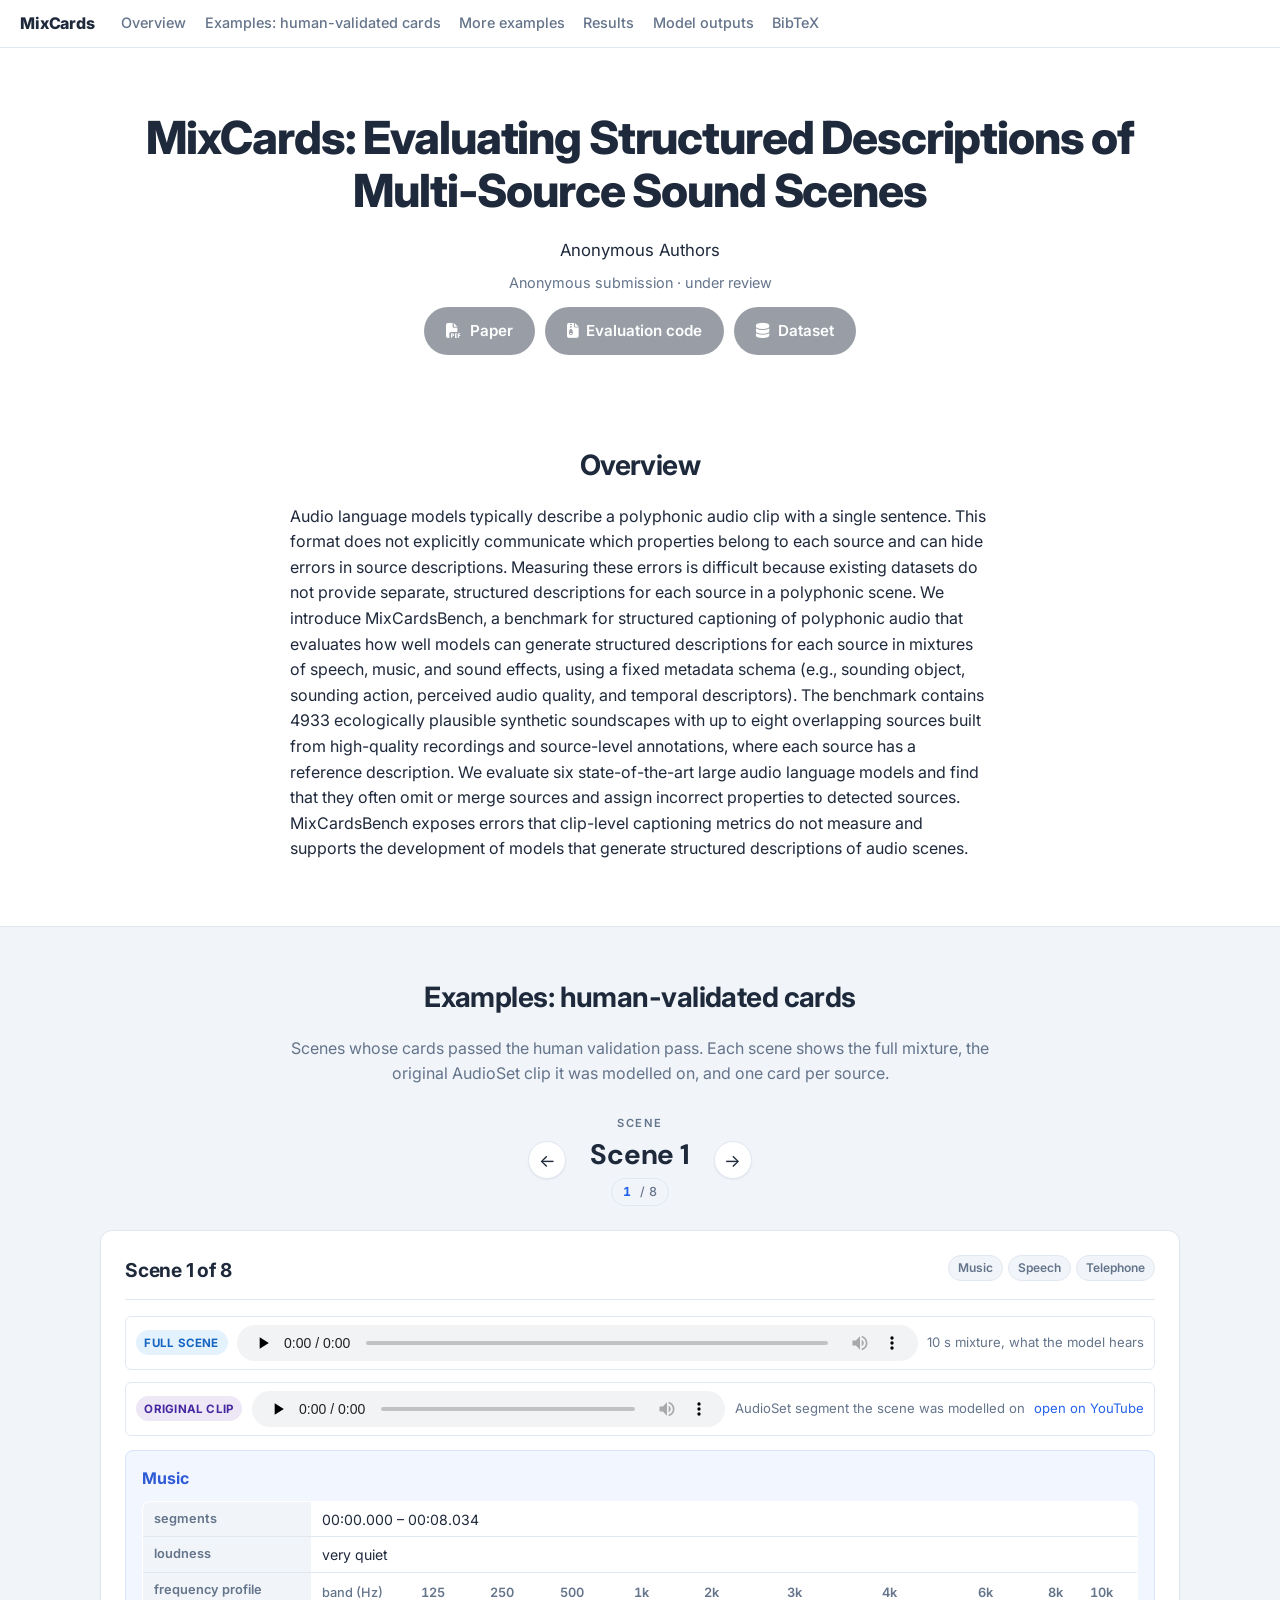
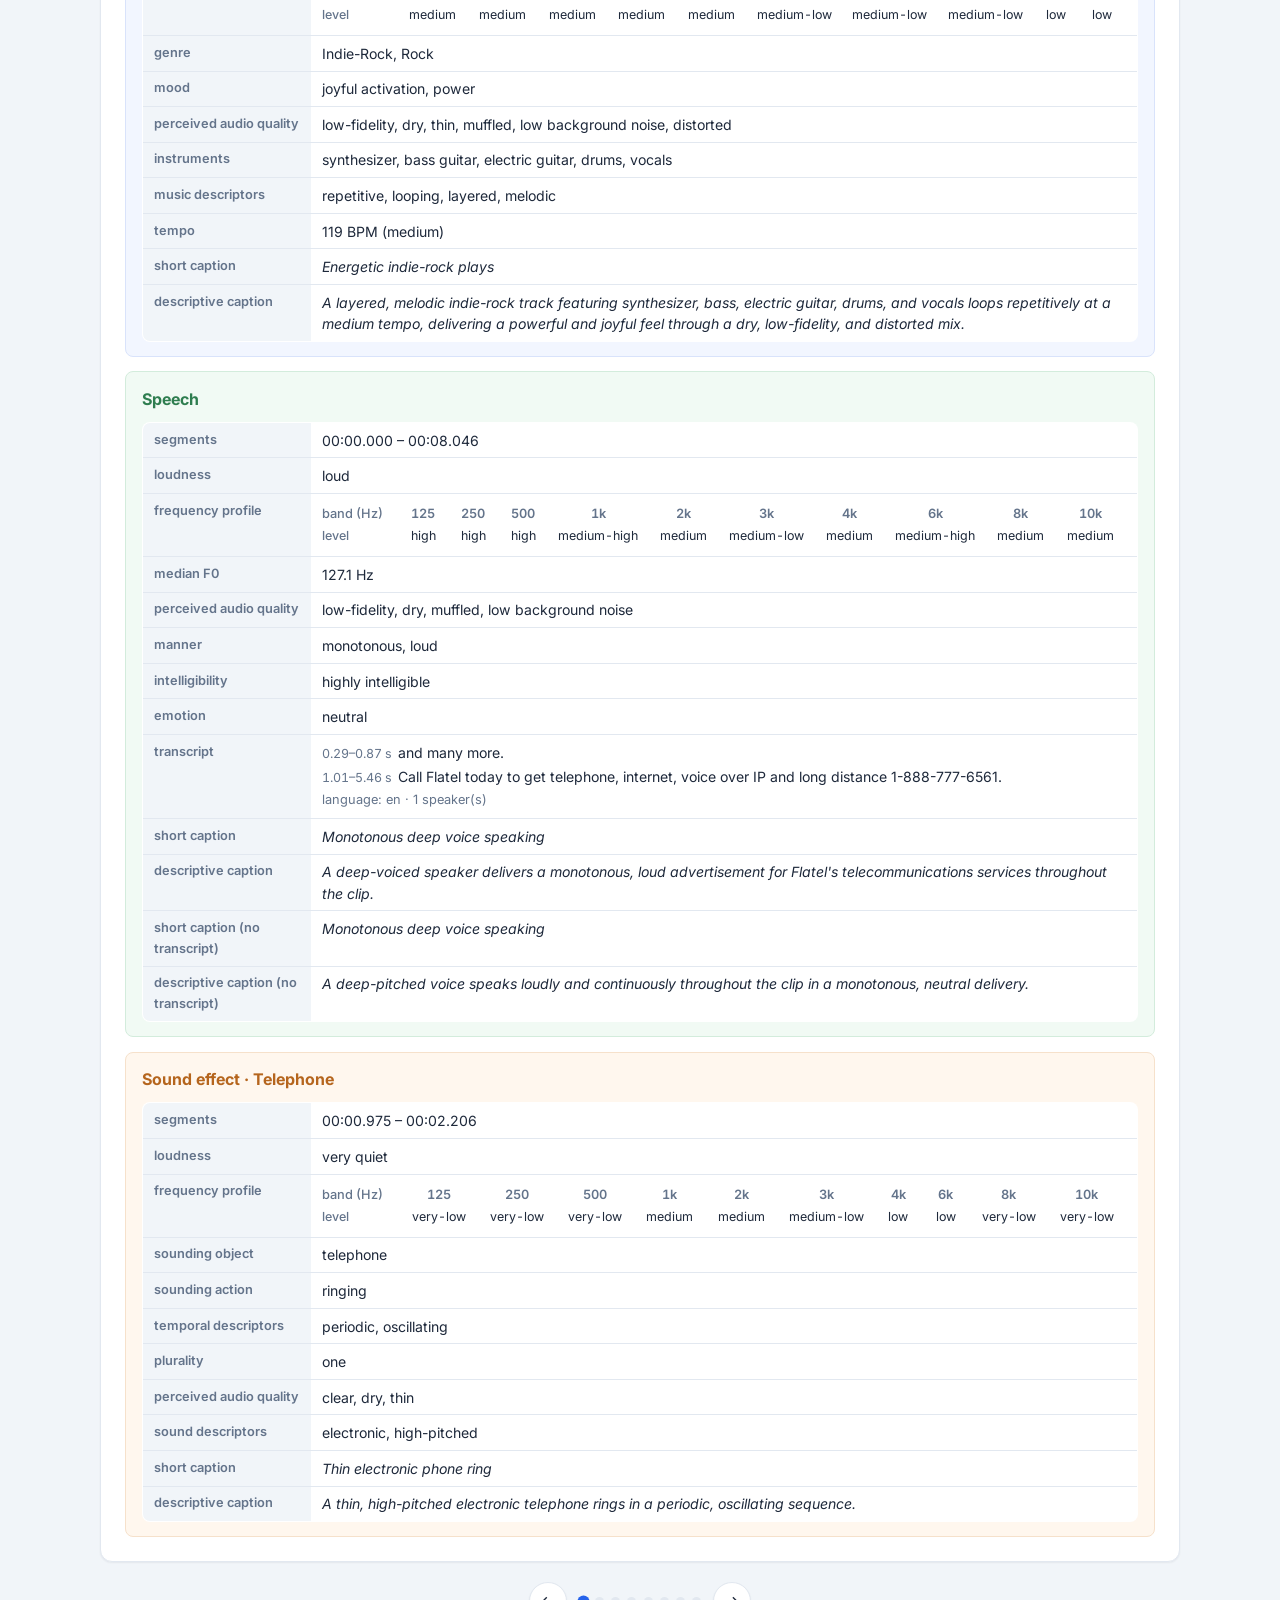
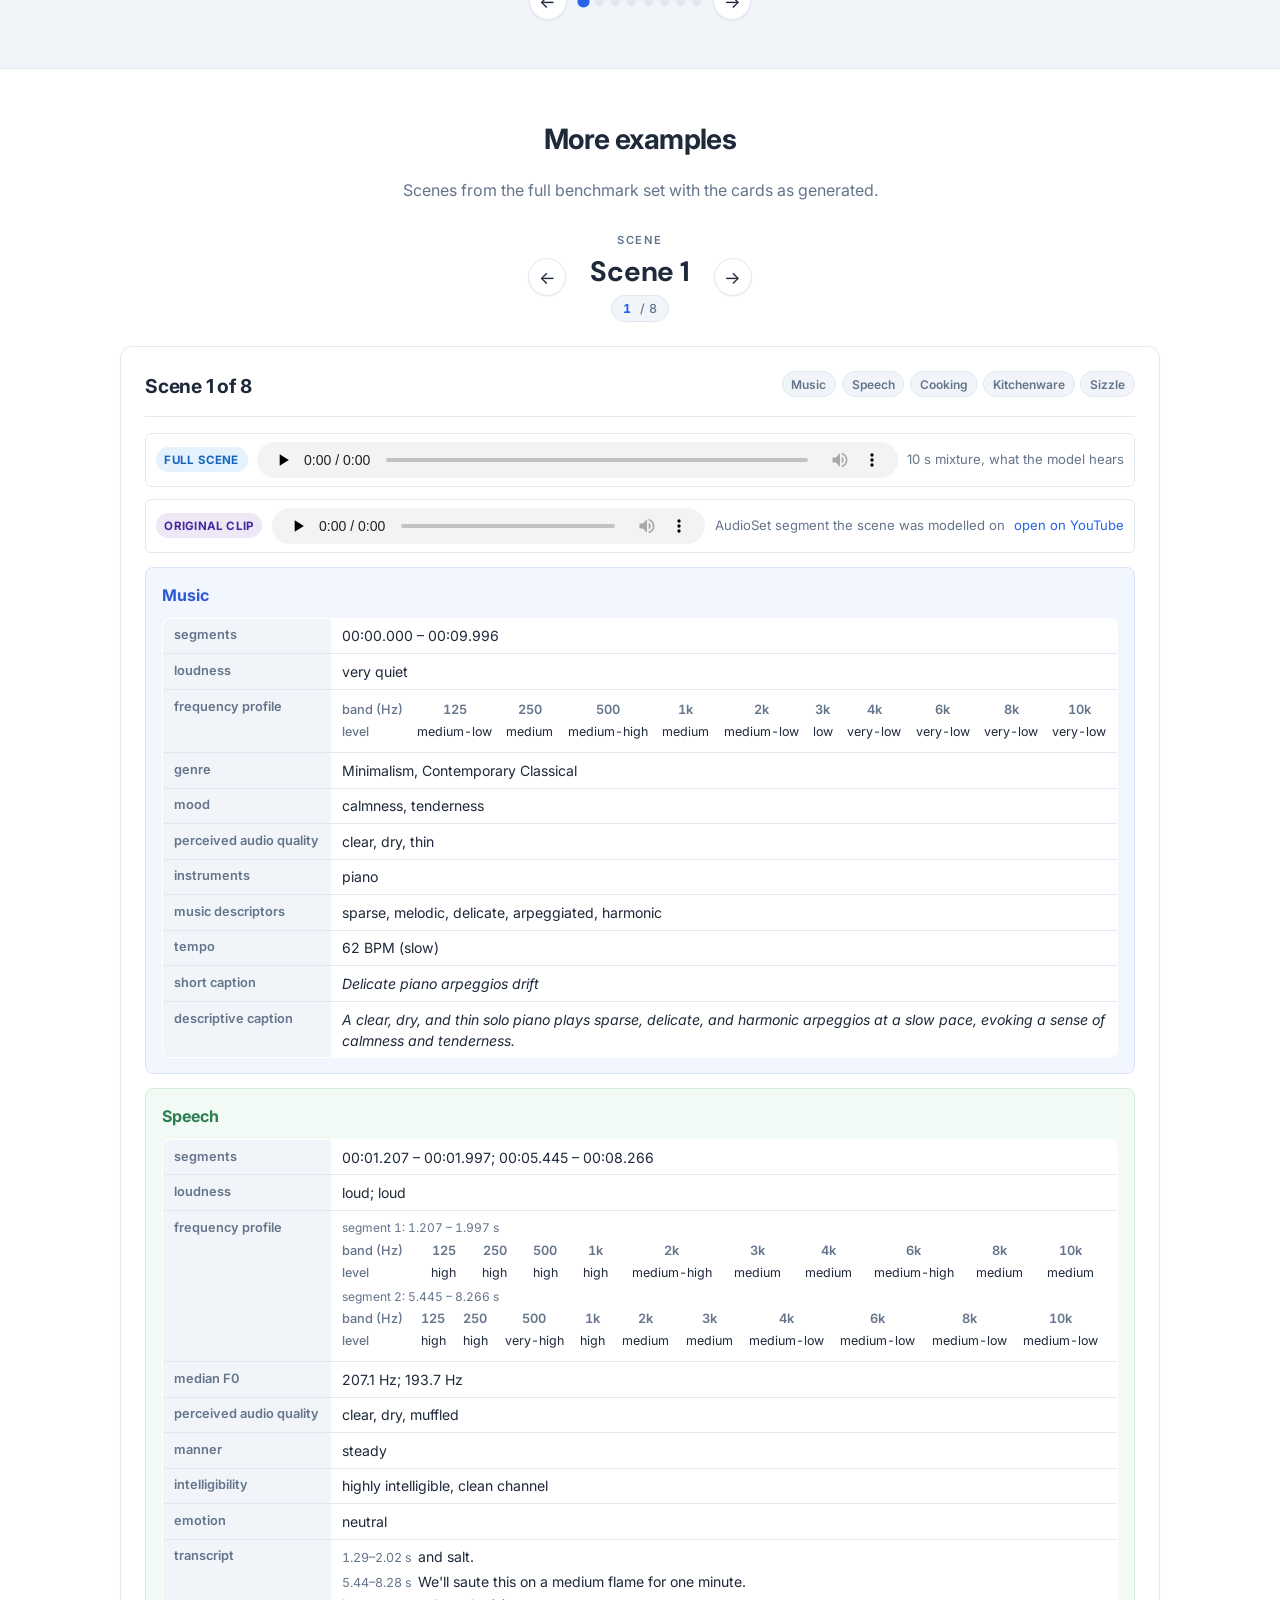
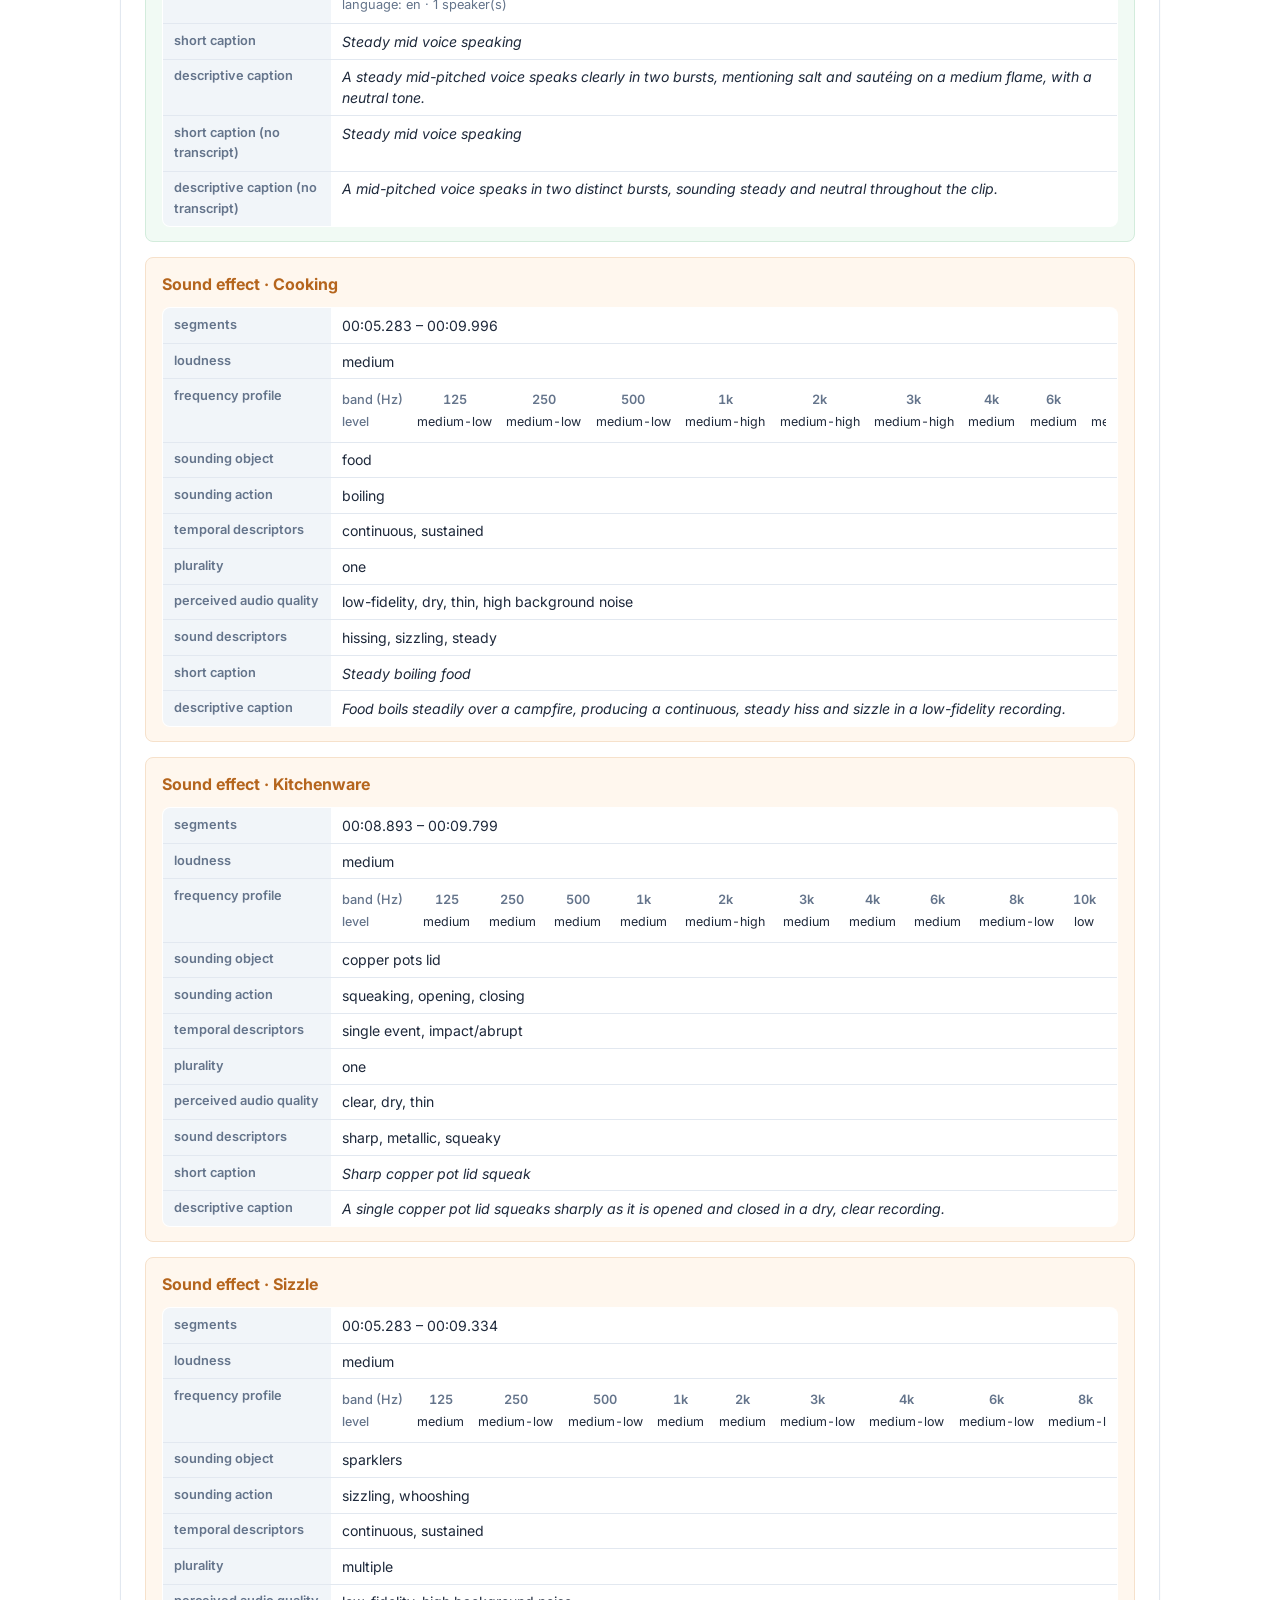
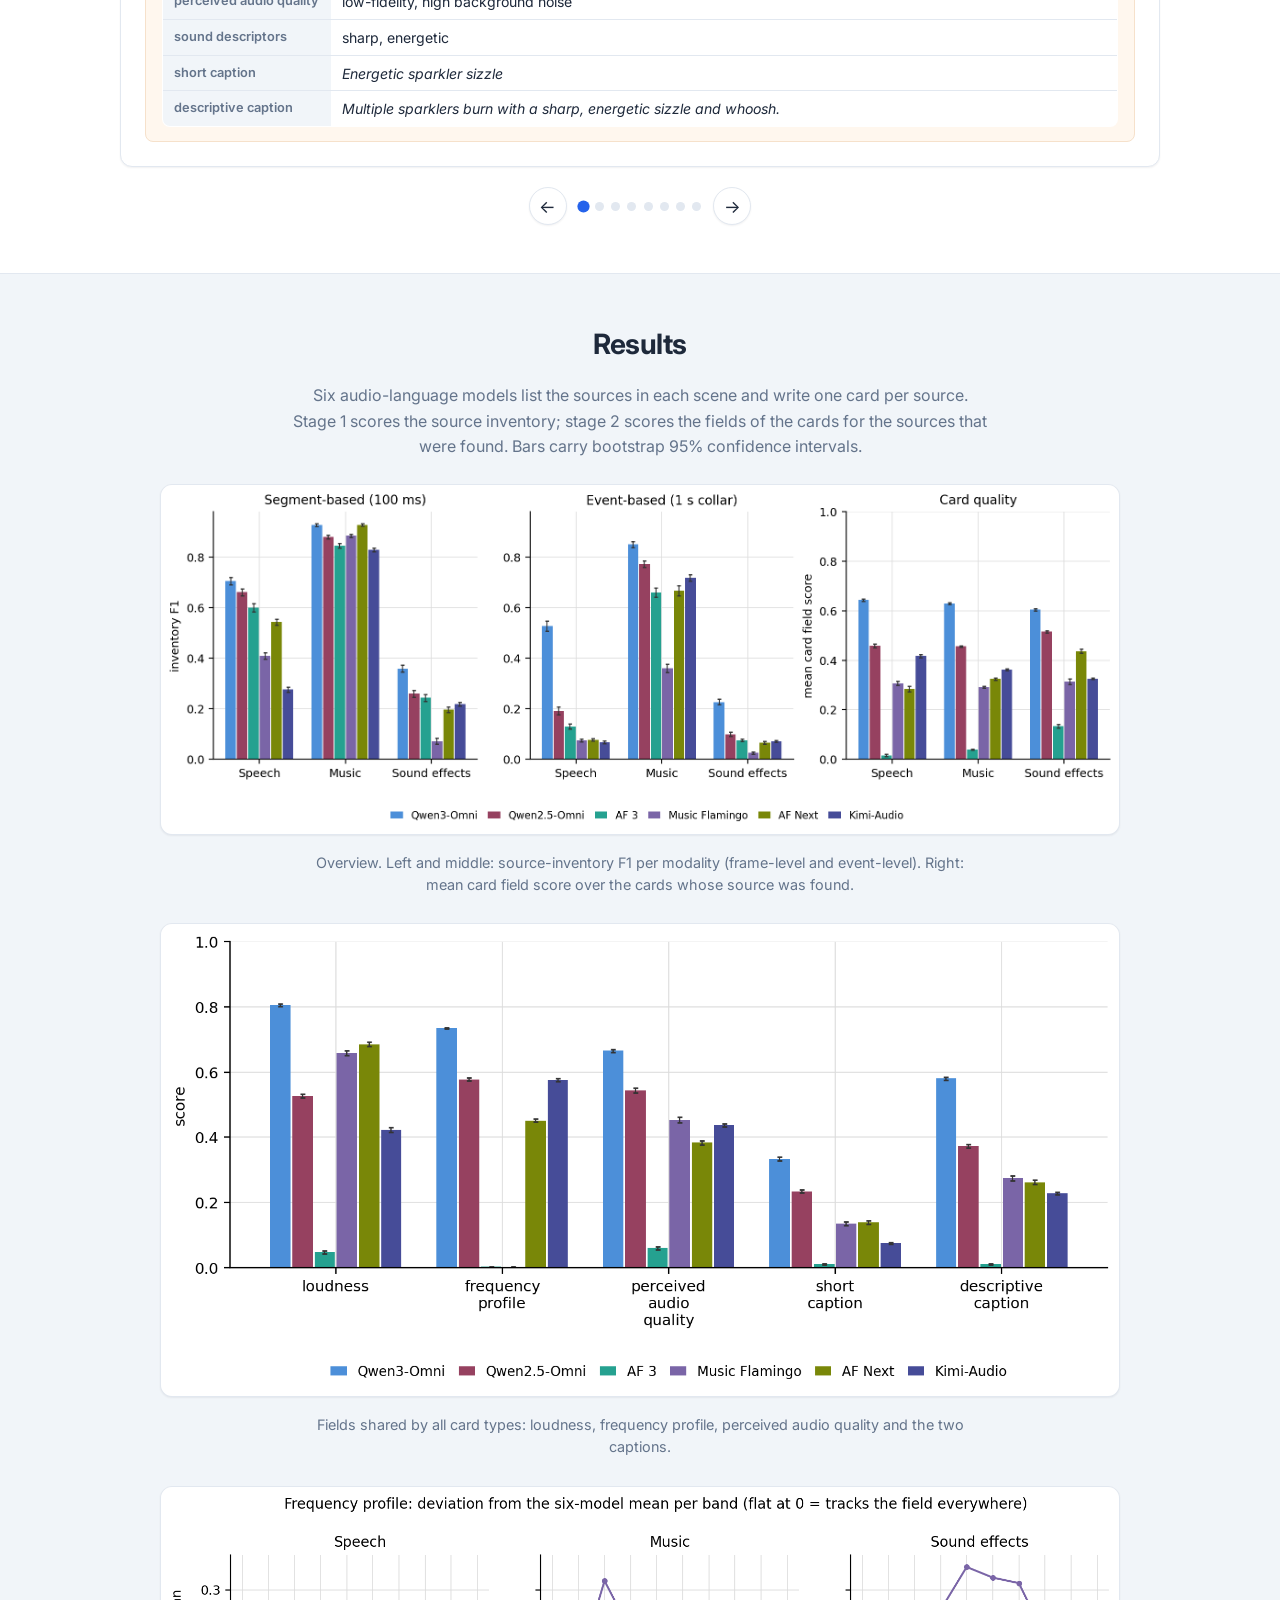
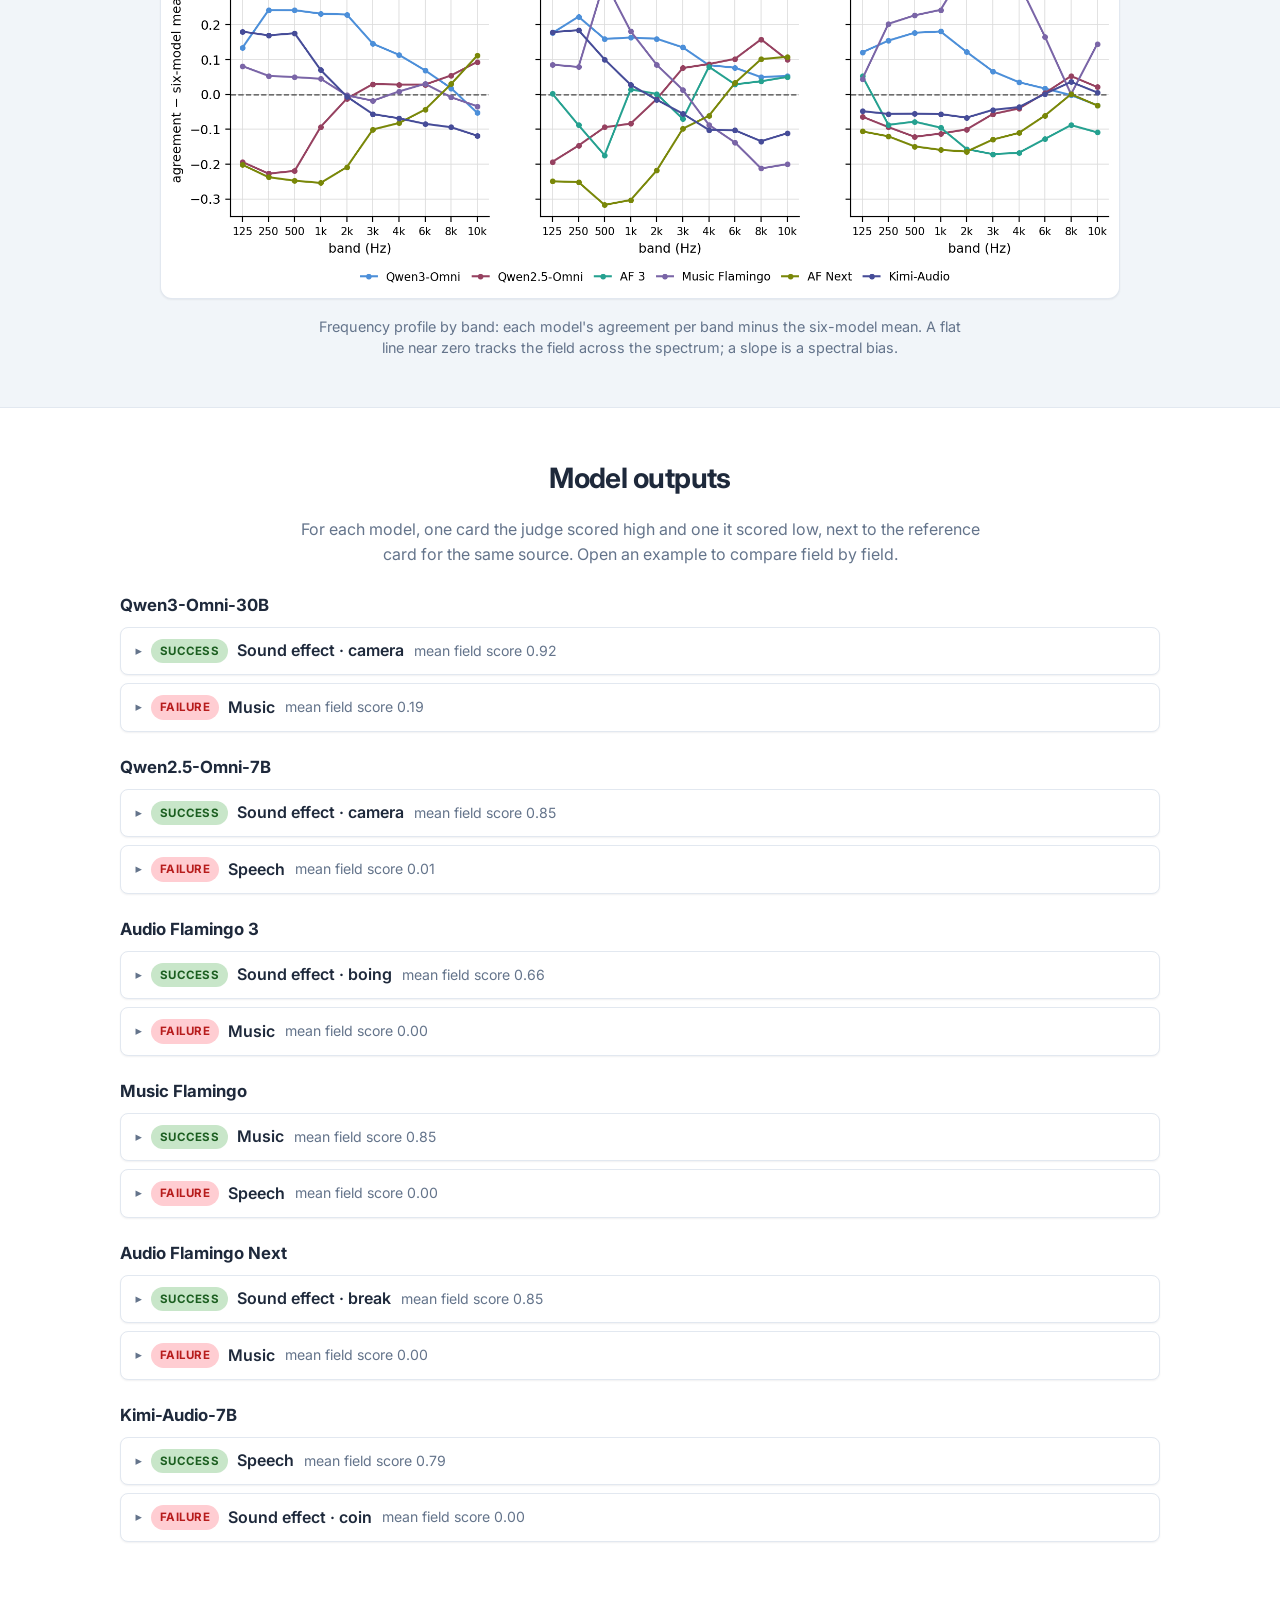
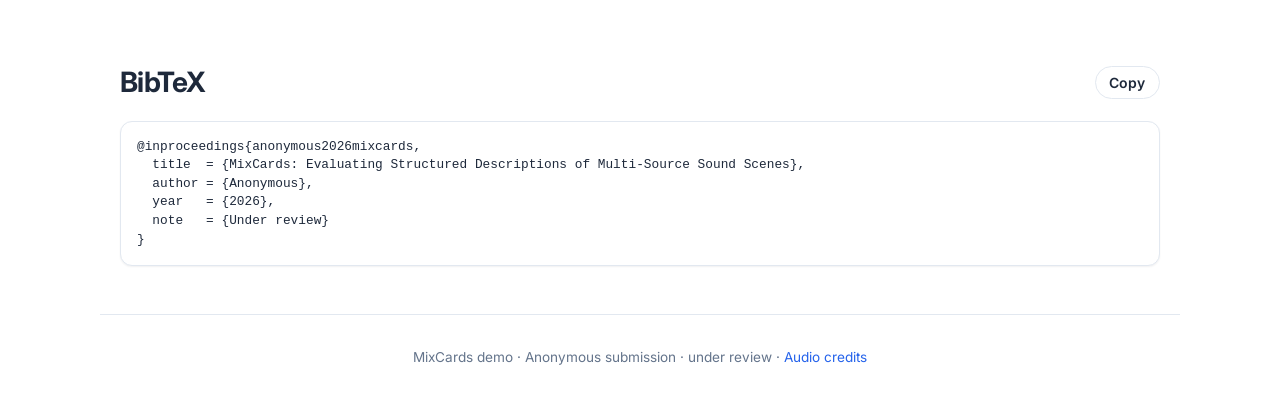
==== commit 4d804067: "original clips, label-only cards, no stem players" ====
--- a/index.html
+++ b/index.html
@@ -13,7 +13,7 @@
 </head>
 <body>
 <nav class="site-nav" aria-label="Page sections"><div class="nav-inner"><a class="brand" href="#top">MixCards</a><a class="nav-link" href="#overview">Overview</a><a class="nav-link" href="#validated">Examples: human-validated cards</a><a class="nav-link" href="#more">More examples</a><a class="nav-link" href="#results">Results</a><a class="nav-link" href="#model-outputs">Model outputs</a><a class="nav-link" href="#citation">BibTeX</a></div></nav><main id="top">
-<section class="hero"><h1 id="page-title" class="publication-title">MixCards: Evaluating Structured Descriptions of Multi-Source Sound Scenes</h1><div class="publication-authors"><span class="author-block">Anonymous Authors</span></div><div class="publication-affiliations"><span class="aff-block">Anonymous submission · under review</span></div><div class="publication-links"><a class="btn-pub is-disabled" href="#" aria-disabled="true" title="coming soon"><span class="icon" aria-hidden="true"><i class="fas fa-file-pdf"></i></span><span class="btn-pub-label">Paper</span></a><a class="btn-pub is-disabled" href="#" aria-disabled="true" title="coming soon"><span class="icon" aria-hidden="true"><i class="fas fa-file-zipper"></i></span><span class="btn-pub-label">Evaluation code</span></a><a class="btn-pub is-disabled" href="#" aria-disabled="true" title="coming soon"><span class="icon" aria-hidden="true"><i class="fas fa-database"></i></span><span class="btn-pub-label">Dataset</span></a></div></section><section id="overview" class="section"><h2>Overview</h2><div class="prose"><p>Audio language models typically describe a polyphonic audio clip with a single sentence. This format does not explicitly communicate which properties belong to each source and can hide errors in source descriptions. Measuring these errors is difficult because existing datasets do not provide separate, structured descriptions for each source in a polyphonic scene. We introduce MixCardsBench, a benchmark for structured captioning of polyphonic audio that evaluates how well models can generate structured descriptions for each source in mixtures of speech, music, and sound effects, using a fixed metadata schema (e.g., sounding object, sounding action, perceived audio quality, and temporal descriptors). The benchmark contains 4933 ecologically plausible synthetic soundscapes with up to eight overlapping sources built from high-quality recordings and source-level annotations, where each source has a reference description. We evaluate six state-of-the-art large audio language models and find that they often omit or merge sources and assign incorrect properties to detected sources. MixCardsBench exposes errors that clip-level captioning metrics do not measure and supports the development of models that generate structured descriptions of audio scenes.</p></div></section><section id="validated" class="section section-light"><h2>Examples: human-validated cards</h2><p class="section-lead">Scenes whose cards passed the human validation pass. Each scene shows the full mixture, then one block per source with its isolated audio and its card.</p><div class="examples-carousel" id="validated-carousel" role="region" aria-label="Examples"><div class="examples-header-row"><button type="button" class="examples-arrow examples-arrow-prev" aria-label="Previous example"><span aria-hidden="true">&#8592;</span></button><div class="examples-header"><p class="examples-header-eyebrow">scene</p><p class="examples-header-scale">Scene 1</p><p class="examples-header-counter"><strong>1</strong> / 8</p></div><button type="button" class="examples-arrow examples-arrow-next" aria-label="Next example"><span aria-hidden="true">&#8594;</span></button></div><div class="examples-stage carousel-stage" aria-live="polite"><article class="scenario-card" data-title="Scene 1"><div class="scenario-header"><h3 class="scenario-title">Scene 1 of 8</h3><div class="scene-badges"><span class="speaker-badge">Music</span><span class="speaker-badge">Speech</span><span class="speaker-badge">Telephone</span></div></div><div class="audio-row scene-row"><span class="eq-badge eq-scene">full scene</span><audio controls preload="none" src="audio/scene_7FTYb5K3uxk_22000/mix.mp3"></audio><span class="src-note" style="font-size:.82rem;color:var(--muted)">10 s mixture, what the model hears</span></div><div class="source-block src-music"><div class="source-title"><h4>Music</h4></div><div class="audio-row"><span class="eq-badge eq-src">source</span><audio controls preload="none" src="audio/scene_7FTYb5K3uxk_22000/music.mp3"></audio><span class="src-note" style="font-size:.82rem;color:var(--muted)">isolated stem</span></div><table class="fields"><tbody><tr><th>segments</th><td>00:00.000 – 00:08.034</td></tr><tr><th>loudness</th><td>-33.2 LUFS (very quiet)</td></tr><tr><th>frequency profile</th><td><div class="bands-wrap"><table class="bands"><thead><tr><th class="rowlab">band (Hz)</th><th>125</th><th>250</th><th>500</th><th>1k</th><th>2k</th><th>3k</th><th>4k</th><th>6k</th><th>8k</th><th>10k</th></tr></thead><tbody><tr><td class="rowlab">level</td><td>medium</td><td>medium</td><td>medium</td><td>medium</td><td>medium</td><td>medium-low</td><td>medium-low</td><td>medium-low</td><td>low</td><td>low</td></tr><tr><td class="rowlab">dB</td><td>26.5</td><td>24.1</td><td>25.5</td><td>24.1</td><td>21.3</td><td>18.0</td><td>14.8</td><td>12.3</td><td>9.0</td><td>6.8</td></tr></tbody></table></div></td></tr><tr><th>genre</th><td>Indie-Rock, Rock</td></tr><tr><th>mood</th><td>joyful activation, power</td></tr><tr><th>perceived audio quality</th><td>low-fidelity, dry, thin, muffled, low background noise, distorted</td></tr><tr><th>instruments</th><td>synthesizer, bass guitar, electric guitar, drums, vocals</td></tr><tr><th>music descriptors</th><td>repetitive, looping, layered, melodic</td></tr><tr><th>tempo</th><td>119 BPM (medium)</td></tr><tr><th>short caption</th><td><span class="cap">Energetic indie-rock plays</span></td></tr><tr><th>descriptive caption</th><td><span class="cap">A layered, melodic indie-rock track featuring synthesizer, bass, electric guitar, drums, and vocals loops repetitively at a medium tempo, delivering a powerful and joyful feel through a dry, low-fidelity, and distorted mix.</span></td></tr></tbody></table></div><div class="source-block src-speech"><div class="source-title"><h4>Speech</h4></div><div class="audio-row"><span class="eq-badge eq-src">source</span><audio controls preload="none" src="audio/scene_7FTYb5K3uxk_22000/speech.mp3"></audio><span class="src-note" style="font-size:.82rem;color:var(--muted)">isolated stem</span></div><table class="fields"><tbody><tr><th>segments</th><td>00:00.000 – 00:08.046</td></tr><tr><th>loudness</th><td>-19.7 LUFS (loud)</td></tr><tr><th>frequency profile</th><td><div class="bands-wrap"><table class="bands"><thead><tr><th class="rowlab">band (Hz)</th><th>125</th><th>250</th><th>500</th><th>1k</th><th>2k</th><th>3k</th><th>4k</th><th>6k</th><th>8k</th><th>10k</th></tr></thead><tbody><tr><td class="rowlab">level</td><td>high</td><td>high</td><td>high</td><td>medium-high</td><td>medium</td><td>medium-low</td><td>medium</td><td>medium-high</td><td>medium</td><td>medium</td></tr><tr><td class="rowlab">dB</td><td>41.4</td><td>40.0</td><td>40.1</td><td>33.7</td><td>25.3</td><td>17.4</td><td>23.1</td><td>27.1</td><td>26.5</td><td>22.3</td></tr></tbody></table></div></td></tr><tr><th>median F0</th><td>127.1 Hz</td></tr><tr><th>perceived audio quality</th><td>low-fidelity, dry, muffled, low background noise</td></tr><tr><th>manner</th><td>monotonous, loud</td></tr><tr><th>intelligibility</th><td>highly intelligible <span style="color:var(--muted)">(STOI 0.989, PESQ 3.33, SI-SDR dB 17.3)</span></td></tr><tr><th>emotion</th><td>neutral <span style="color:var(--muted)">(arousal 0.563, dominance 0.619, valence 0.64)</span></td></tr><tr><th>transcript</th><td><div class="tr-line"><span class="t">0.29–0.87 s SPEAKER_00</span>and many more.</div><div class="tr-line"><span class="t">1.01–5.46 s SPEAKER_00</span>Call Flatel today to get telephone, internet, voice over IP and long distance 1-888-777-6561.</div><div class="tr-line" style="color:var(--muted);font-size:.8rem">language: en · 1 speaker(s)</div></td></tr><tr><th>short caption</th><td><span class="cap">Monotonous deep voice speaking</span></td></tr><tr><th>descriptive caption</th><td><span class="cap">A deep-voiced speaker delivers a monotonous, loud advertisement for Flatel&#x27;s telecommunications services throughout the clip.</span></td></tr><tr><th>short caption (no transcript)</th><td><span class="cap">Monotonous deep voice speaking</span></td></tr><tr><th>descriptive caption (no transcript)</th><td><span class="cap">A deep-pitched voice speaks loudly and continuously throughout the clip in a monotonous, neutral delivery.</span></td></tr></tbody></table></div><div class="source-block src-sfx"><div class="source-title"><h4>Sound effect · Telephone</h4></div><div class="audio-row"><span class="eq-badge eq-src">source</span><audio controls preload="none" src="audio/scene_7FTYb5K3uxk_22000/sfx-telephone.mp3"></audio><span class="src-note" style="font-size:.82rem;color:var(--muted)">isolated stem</span></div><table class="fields"><tbody><tr><th>segments</th><td>00:00.975 – 00:02.206</td></tr><tr><th>loudness</th><td>-37.5 LUFS (very quiet)</td></tr><tr><th>frequency profile</th><td><div class="bands-wrap"><table class="bands"><thead><tr><th class="rowlab">band (Hz)</th><th>125</th><th>250</th><th>500</th><th>1k</th><th>2k</th><th>3k</th><th>4k</th><th>6k</th><th>8k</th><th>10k</th></tr></thead><tbody><tr><td class="rowlab">level</td><td>very-low</td><td>very-low</td><td>very-low</td><td>medium</td><td>medium</td><td>medium-low</td><td>low</td><td>low</td><td>very-low</td><td>very-low</td></tr><tr><td class="rowlab">dB</td><td>-22.7</td><td>-19.1</td><td>-0.7</td><td>24.9</td><td>21.7</td><td>14.2</td><td>5.3</td><td>2.7</td><td>0.2</td><td>-7.9</td></tr></tbody></table></div></td></tr><tr><th>sources</th><td><div class="tr-line">COMTelph_Phone Ring 06_PSE_SCSE_gc8Ea-s001.wav — Electronic telephone ringing with pings and chirps in melodic sequence <span style="color:var(--muted)">(Communications › Telephone)</span></div></td></tr><tr><th>sounding object</th><td>telephone</td></tr><tr><th>sounding action</th><td>ringing</td></tr><tr><th>temporal descriptors</th><td>periodic, oscillating</td></tr><tr><th>plurality</th><td>one</td></tr><tr><th>perceived audio quality</th><td>clear, dry, thin</td></tr><tr><th>sound descriptors</th><td>electronic, high-pitched</td></tr><tr><th>short caption</th><td><span class="cap">Thin electronic phone ring</span></td></tr><tr><th>descriptive caption</th><td><span class="cap">A thin, high-pitched electronic telephone rings in a periodic, oscillating sequence.</span></td></tr></tbody></table></div></article><article class="scenario-card" data-title="Scene 2"><div class="scenario-header"><h3 class="scenario-title">Scene 2 of 8</h3><div class="scene-badges"><span class="speaker-badge">Music</span><span class="speaker-badge">Speech</span><span class="speaker-badge">Combustion</span><span class="speaker-badge">Racing</span><span class="speaker-badge">Tire</span></div></div><div class="audio-row scene-row"><span class="eq-badge eq-scene">full scene</span><audio controls preload="none" src="audio/scene_VgvVPVMhRGQ_350000/mix.mp3"></audio><span class="src-note" style="font-size:.82rem;color:var(--muted)">10 s mixture, what the model hears</span></div><div class="source-block src-music"><div class="source-title"><h4>Music</h4></div><div class="audio-row"><span class="eq-badge eq-src">source</span><audio controls preload="none" src="audio/scene_VgvVPVMhRGQ_350000/music.mp3"></audio><span class="src-note" style="font-size:.82rem;color:var(--muted)">isolated stem</span></div><table class="fields"><tbody><tr><th>segments</th><td>00:00.000 – 00:09.996</td></tr><tr><th>loudness</th><td>-28.5 LUFS (quiet)</td></tr><tr><th>frequency profile</th><td><div class="bands-wrap"><table class="bands"><thead><tr><th class="rowlab">band (Hz)</th><th>125</th><th>250</th><th>500</th><th>1k</th><th>2k</th><th>3k</th><th>4k</th><th>6k</th><th>8k</th><th>10k</th></tr></thead><tbody><tr><td class="rowlab">level</td><td>high</td><td>medium-high</td><td>medium-high</td><td>medium</td><td>medium</td><td>medium-low</td><td>medium-low</td><td>medium-low</td><td>medium-low</td><td>medium</td></tr><tr><td class="rowlab">dB</td><td>34.8</td><td>28.0</td><td>30.8</td><td>25.6</td><td>20.5</td><td>16.9</td><td>17.5</td><td>17.5</td><td>15.0</td><td>18.6</td></tr></tbody></table></div></td></tr><tr><th>genre</th><td>Electronic, Ambient, Downtempo</td></tr><tr><th>mood</th><td>nostalgia</td></tr><tr><th>perceived audio quality</th><td>clear, dry, low background noise</td></tr><tr><th>instruments</th><td>synthesizer, drum machine</td></tr><tr><th>music descriptors</th><td>layered, rhythmic, repetitive, synthetic, evolving</td></tr><tr><th>tempo</th><td>87 BPM (slow)</td></tr><tr><th>short caption</th><td><span class="cap">Nostalgic synth loop plays</span></td></tr><tr><th>descriptive caption</th><td><span class="cap">A layered, rhythmic synthesizer and drum machine loop plays at a slow pace, featuring a dry, clear sound with low background noise that evokes a sense of nostalgia.</span></td></tr></tbody></table></div><div class="source-block src-speech"><div class="source-title"><h4>Speech</h4></div><div class="audio-row"><span class="eq-badge eq-src">source</span><audio controls preload="none" src="audio/scene_VgvVPVMhRGQ_350000/speech.mp3"></audio><span class="src-note" style="font-size:.82rem;color:var(--muted)">2 stems summed</span></div><table class="fields"><tbody><tr><th>segments</th><td>00:00.348 – 00:05.317; 00:06.641 – 00:09.996</td></tr><tr><th>loudness</th><td>-19.8 LUFS (loud); -20.2 LUFS (loud)</td></tr><tr><th>frequency profile</th><td><div class="bands-wrap"><table class="bands"><caption>segment 1: 0.348 – 5.317 s</caption><thead><tr><th class="rowlab">band (Hz)</th><th>125</th><th>250</th><th>500</th><th>1k</th><th>2k</th><th>3k</th><th>4k</th><th>6k</th><th>8k</th><th>10k</th></tr></thead><tbody><tr><td class="rowlab">level</td><td>high</td><td>high</td><td>high</td><td>high</td><td>medium-high</td><td>medium</td><td>medium-low</td><td>medium</td><td>medium-low</td><td>low</td></tr><tr><td class="rowlab">dB</td><td>36.9</td><td>38.6</td><td>36.5</td><td>36.8</td><td>33.9</td><td>21.5</td><td>18.3</td><td>20.0</td><td>14.2</td><td>10.0</td></tr></tbody></table></div><div class="bands-wrap"><table class="bands"><caption>segment 2: 6.641 – 9.996 s</caption><thead><tr><th class="rowlab">band (Hz)</th><th>125</th><th>250</th><th>500</th><th>1k</th><th>2k</th><th>3k</th><th>4k</th><th>6k</th><th>8k</th><th>10k</th></tr></thead><tbody><tr><td class="rowlab">level</td><td>high</td><td>high</td><td>high</td><td>high</td><td>medium-high</td><td>medium</td><td>medium</td><td>medium</td><td>medium-low</td><td>medium-low</td></tr><tr><td class="rowlab">dB</td><td>36.0</td><td>37.3</td><td>38.8</td><td>37.9</td><td>33.9</td><td>23.3</td><td>22.3</td><td>22.7</td><td>17.0</td><td>12.6</td></tr></tbody></table></div></td></tr><tr><th>median F0</th><td>112.2 Hz; 115.9 Hz</td></tr><tr><th>perceived audio quality</th><td>clear, dry, thin</td></tr><tr><th>manner</th><td>monotonous, steady</td></tr><tr><th>intelligibility</th><td>highly intelligible <span style="color:var(--muted)">(STOI 0.984, PESQ 3.29, SI-SDR dB 18.6)</span></td></tr><tr><th>emotion</th><td>neutral <span style="color:var(--muted)">(arousal 0.555, dominance 0.657, valence 0.27)</span></td></tr><tr><th>transcript</th><td><div class="tr-line"><span class="t">0.23–5.28 s SPEAKER_00</span>You could hack your friend&#x27;s console dams, creating distractions and triggering the city&#x27;s hass.</div><div class="tr-line"><span class="t">6.80–9.89 s SPEAKER_00</span>Challenge your console friends to a high-speed race through the streets of</div><div class="tr-line" style="color:var(--muted);font-size:.8rem">language: en · 1 speaker(s)</div></td></tr><tr><th>short caption</th><td><span class="cap">Monotonous deep voice speaking</span></td></tr><tr><th>descriptive caption</th><td><span class="cap">A deep-voiced speaker delivers two steady, monotonous segments about gaming consoles and racing, sounding neutral throughout.</span></td></tr><tr><th>short caption (no transcript)</th><td><span class="cap">Steady deep voice speaking</span></td></tr><tr><th>descriptive caption (no transcript)</th><td><span class="cap">A deep voice speaks in two steady, monotonous bursts throughout the clip, delivered with a neutral tone.</span></td></tr></tbody></table></div><div class="source-block src-sfx"><div class="source-title"><h4>Sound effect · Combustion</h4></div><div class="audio-row"><span class="eq-badge eq-src">source</span><audio controls preload="none" src="audio/scene_VgvVPVMhRGQ_350000/sfx-combustion.mp3"></audio><span class="src-note" style="font-size:.82rem;color:var(--muted)">isolated stem</span></div><table class="fields"><tbody><tr><th>segments</th><td>00:00.000 – 00:09.927</td></tr><tr><th>loudness</th><td>-25.3 LUFS (medium)</td></tr><tr><th>frequency profile</th><td><div class="bands-wrap"><table class="bands"><thead><tr><th class="rowlab">band (Hz)</th><th>125</th><th>250</th><th>500</th><th>1k</th><th>2k</th><th>3k</th><th>4k</th><th>6k</th><th>8k</th><th>10k</th></tr></thead><tbody><tr><td class="rowlab">level</td><td>high</td><td>medium-high</td><td>medium-high</td><td>medium-high</td><td>medium-low</td><td>low</td><td>low</td><td>low</td><td>very-low</td><td>very-low</td></tr><tr><td class="rowlab">dB</td><td>38.8</td><td>33.9</td><td>31.0</td><td>26.6</td><td>17.5</td><td>10.0</td><td>7.0</td><td>5.0</td><td>1.3</td><td>-1.5</td></tr></tbody></table></div></td></tr><tr><th>sources</th><td><div class="tr-line">MOTRComb_Engines Diesel Gas EC4E2_PSE_BBC-HIS_4quiK-s002.wav — Constant hum of large gas or diesel generators running for sewage machinery purposes <span style="color:var(--muted)">(Motors › Combustion)</span></div></td></tr><tr><th>sounding object</th><td>generators</td></tr><tr><th>sounding action</th><td>running</td></tr><tr><th>temporal descriptors</th><td>continuous, sustained</td></tr><tr><th>plurality</th><td>one</td></tr><tr><th>perceived audio quality</th><td>low-fidelity, bass-heavy, low background noise</td></tr><tr><th>sound descriptors</th><td>rumbling, steady, deep</td></tr><tr><th>short caption</th><td><span class="cap">Steady deep generator hum</span></td></tr><tr><th>descriptive caption</th><td><span class="cap">A large gas or diesel generator runs steadily, producing a deep, rumbling hum with low background noise.</span></td></tr></tbody></table></div><div class="source-block src-sfx"><div class="source-title"><h4>Sound effect · Racing</h4></div><div class="audio-row"><span class="eq-badge eq-src">source</span><audio controls preload="none" src="audio/scene_VgvVPVMhRGQ_350000/sfx-racing.mp3"></audio><span class="src-note" style="font-size:.82rem;color:var(--muted)">isolated stem</span></div><table class="fields"><tbody><tr><th>segments</th><td>00:00.000 – 00:09.996</td></tr><tr><th>loudness</th><td>-25.3 LUFS (medium)</td></tr><tr><th>frequency profile</th><td><div class="bands-wrap"><table class="bands"><thead><tr><th class="rowlab">band (Hz)</th><th>125</th><th>250</th><th>500</th><th>1k</th><th>2k</th><th>3k</th><th>4k</th><th>6k</th><th>8k</th><th>10k</th></tr></thead><tbody><tr><td class="rowlab">level</td><td>medium-low</td><td>medium</td><td>medium</td><td>medium-low</td><td>medium-low</td><td>low</td><td>low</td><td>very-low</td><td>very-low</td><td>very-low</td></tr><tr><td class="rowlab">dB</td><td>16.9</td><td>22.4</td><td>19.2</td><td>16.2</td><td>13.0</td><td>7.6</td><td>3.7</td><td>0.4</td><td>-5.0</td><td>-8.6</td></tr></tbody></table></div></td></tr><tr><th>sources</th><td><div class="tr-line">VEHRace_Racecar Pass Bys Indy Car Driving Singles_PSE_AHIC_IVEs6-s006.wav — Indy cars racing past at high speed from a medium distance with varied engine tones <span style="color:var(--muted)">(Vehicles › Racing)</span></div></td></tr><tr><th>sounding object</th><td>racecar</td></tr><tr><th>sounding action</th><td>passing</td></tr><tr><th>temporal descriptors</th><td>single event, fade out, rising</td></tr><tr><th>plurality</th><td>one</td></tr><tr><th>perceived audio quality</th><td>high-fidelity, dry, bass-heavy, low background noise</td></tr><tr><th>sound descriptors</th><td>rushing, deep, powerful, low-pitched</td></tr><tr><th>short caption</th><td><span class="cap">Deep rushing racecar pass</span></td></tr><tr><th>descriptive caption</th><td><span class="cap">A single racecar passes by at high speed, its deep and powerful engine tone rising and then fading out in a dry, high-fidelity recording.</span></td></tr></tbody></table></div><div class="source-block src-sfx"><div class="source-title"><h4>Sound effect · Tire</h4></div><div class="audio-row"><span class="eq-badge eq-src">source</span><audio controls preload="none" src="audio/scene_VgvVPVMhRGQ_350000/sfx-tire.mp3"></audio><span class="src-note" style="font-size:.82rem;color:var(--muted)">isolated stem</span></div><table class="fields"><tbody><tr><th>segments</th><td>00:04.818 – 00:08.150</td></tr><tr><th>loudness</th><td>-25.3 LUFS (medium)</td></tr><tr><th>frequency profile</th><td><div class="bands-wrap"><table class="bands"><thead><tr><th class="rowlab">band (Hz)</th><th>125</th><th>250</th><th>500</th><th>1k</th><th>2k</th><th>3k</th><th>4k</th><th>6k</th><th>8k</th><th>10k</th></tr></thead><tbody><tr><td class="rowlab">level</td><td>medium</td><td>medium</td><td>medium</td><td>medium</td><td>medium</td><td>medium</td><td>medium-low</td><td>medium-low</td><td>low</td><td>low</td></tr><tr><td class="rowlab">dB</td><td>22.9</td><td>24.2</td><td>22.0</td><td>23.7</td><td>24.7</td><td>19.0</td><td>14.0</td><td>10.6</td><td>6.5</td><td>5.2</td></tr></tbody></table></div></td></tr><tr><th>sources</th><td><div class="tr-line">VEHTire_Wet Tire Constant Ext Fast Driving Rain Soaked Road_PSE_OV_gQKfb-s002.wav — Tires crackling at various speeds on a rain-soaked road, splashing through puddles <span style="color:var(--muted)">(Vehicles › Tire)</span></div></td></tr><tr><th>sounding object</th><td>tire</td></tr><tr><th>sounding action</th><td>crackling</td></tr><tr><th>temporal descriptors</th><td>single event</td></tr><tr><th>plurality</th><td>one</td></tr><tr><th>perceived audio quality</th><td>dry, low background noise</td></tr><tr><th>sound descriptors</th><td>splashing, wet</td></tr><tr><th>short caption</th><td><span class="cap">Wet tire crackling</span></td></tr><tr><th>descriptive caption</th><td><span class="cap">A tire crackles and splashes on a rain-soaked road.</span></td></tr></tbody></table></div></article><article class="scenario-card" data-title="Scene 3"><div class="scenario-header"><h3 class="scenario-title">Scene 3 of 8</h3><div class="scene-badges"><span class="speaker-badge">Music</span><span class="speaker-badge">Speech</span><span class="speaker-badge">Horse</span></div></div><div class="audio-row scene-row"><span class="eq-badge eq-scene">full scene</span><audio controls preload="none" src="audio/scene_-0jeONf82dE_21000/mix.mp3"></audio><span class="src-note" style="font-size:.82rem;color:var(--muted)">10 s mixture, what the model hears</span></div><div class="source-block src-music"><div class="source-title"><h4>Music</h4></div><div class="audio-row"><span class="eq-badge eq-src">source</span><audio controls preload="none" src="audio/scene_-0jeONf82dE_21000/music.mp3"></audio><span class="src-note" style="font-size:.82rem;color:var(--muted)">isolated stem</span></div><table class="fields"><tbody><tr><th>segments</th><td>00:02.984 – 00:09.160</td></tr><tr><th>loudness</th><td>-28.7 LUFS (quiet)</td></tr><tr><th>frequency profile</th><td><div class="bands-wrap"><table class="bands"><thead><tr><th class="rowlab">band (Hz)</th><th>125</th><th>250</th><th>500</th><th>1k</th><th>2k</th><th>3k</th><th>4k</th><th>6k</th><th>8k</th><th>10k</th></tr></thead><tbody><tr><td class="rowlab">level</td><td>high</td><td>medium</td><td>medium</td><td>medium-low</td><td>medium-low</td><td>medium-low</td><td>medium-low</td><td>medium-low</td><td>low</td><td>medium-low</td></tr><tr><td class="rowlab">dB</td><td>38.2</td><td>23.6</td><td>22.8</td><td>18.0</td><td>13.7</td><td>15.5</td><td>17.4</td><td>15.5</td><td>9.0</td><td>11.7</td></tr></tbody></table></div></td></tr><tr><th>genre</th><td>Hip-Hop, Trip-Hop</td></tr><tr><th>mood</th><td>nostalgia, tenderness</td></tr><tr><th>perceived audio quality</th><td>clear, dry, bass-heavy, low background noise</td></tr><tr><th>instruments</th><td>drums, bass guitar, electric piano</td></tr><tr><th>music descriptors</th><td>groovy, repetitive, layered, warm, looping</td></tr><tr><th>tempo</th><td>90 BPM (slow)</td></tr><tr><th>short caption</th><td><span class="cap">Warm hip-hop groove plays</span></td></tr><tr><th>descriptive caption</th><td><span class="cap">A warm, layered hip-hop groove featuring drums, bass guitar, and electric piano loops at a slow pace, starting after a brief silence with a clear, dry, and bass-heavy sound.</span></td></tr></tbody></table></div><div class="source-block src-speech"><div class="source-title"><h4>Speech</h4></div><div class="audio-row"><span class="eq-badge eq-src">source</span><audio controls preload="none" src="audio/scene_-0jeONf82dE_21000/speech.mp3"></audio><span class="src-note" style="font-size:.82rem;color:var(--muted)">2 stems summed</span></div><table class="fields"><tbody><tr><th>segments</th><td>00:00.801 – 00:07.152; 00:08.290 – 00:09.149</td></tr><tr><th>loudness</th><td>-22.5 LUFS (medium); -23.1 LUFS (medium)</td></tr><tr><th>frequency profile</th><td><div class="bands-wrap"><table class="bands"><caption>segment 1: 0.801 – 7.152 s</caption><thead><tr><th class="rowlab">band (Hz)</th><th>125</th><th>250</th><th>500</th><th>1k</th><th>2k</th><th>3k</th><th>4k</th><th>6k</th><th>8k</th><th>10k</th></tr></thead><tbody><tr><td class="rowlab">level</td><td>medium-high</td><td>high</td><td>high</td><td>medium-high</td><td>medium</td><td>medium-low</td><td>medium</td><td>medium-low</td><td>medium-low</td><td>medium-low</td></tr><tr><td class="rowlab">dB</td><td>33.0</td><td>35.7</td><td>38.7</td><td>32.0</td><td>23.6</td><td>18.1</td><td>18.9</td><td>15.8</td><td>14.6</td><td>12.6</td></tr></tbody></table></div><div class="bands-wrap"><table class="bands"><caption>segment 2: 8.29 – 9.149 s</caption><thead><tr><th class="rowlab">band (Hz)</th><th>125</th><th>250</th><th>500</th><th>1k</th><th>2k</th><th>3k</th><th>4k</th><th>6k</th><th>8k</th><th>10k</th></tr></thead><tbody><tr><td class="rowlab">level</td><td>medium-high</td><td>medium-high</td><td>high</td><td>medium-high</td><td>medium</td><td>medium-low</td><td>medium-low</td><td>low</td><td>low</td><td>low</td></tr><tr><td class="rowlab">dB</td><td>34.5</td><td>33.9</td><td>38.7</td><td>30.9</td><td>19.1</td><td>13.1</td><td>12.3</td><td>6.9</td><td>6.4</td><td>7.2</td></tr></tbody></table></div></td></tr><tr><th>median F0</th><td>135.4 Hz; 106.9 Hz</td></tr><tr><th>perceived audio quality</th><td>low-fidelity, dry, muffled, low background noise</td></tr><tr><th>manner</th><td>resonant, slow, gravelly</td></tr><tr><th>intelligibility</th><td>highly intelligible <span style="color:var(--muted)">(STOI 0.989, PESQ 3.31, SI-SDR dB 23.3)</span></td></tr><tr><th>emotion</th><td>excited/happy <span style="color:var(--muted)">(arousal 0.667, dominance 0.684, valence 0.762)</span></td></tr><tr><th>transcript</th><td><div class="tr-line"><span class="t">0.79–2.08 s SPEAKER_00</span>Do you smell barbecue?</div><div class="tr-line"><span class="t">2.56–5.85 s SPEAKER_00</span>Oh, fresh, smooth, real, Bud Light.</div><div class="tr-line"><span class="t">6.11–8.97 s SPEAKER_00</span>Cool, a rocket sl- It&#x27;s all here.</div><div class="tr-line" style="color:var(--muted);font-size:.8rem">language: en · 1 speaker(s)</div></td></tr><tr><th>short caption</th><td><span class="cap">Gravelly deep voice speaking</span></td></tr><tr><th>descriptive caption</th><td><span class="cap">A gravelly deep voice speaks slowly and resonantly throughout the clip, sounding excited and happy while mentioning barbecue and Bud Light.</span></td></tr><tr><th>short caption (no transcript)</th><td><span class="cap">Gravelly deep voice speaking</span></td></tr><tr><th>descriptive caption (no transcript)</th><td><span class="cap">A gravelly deep voice speaks in two segments, a longer stretch in the middle and a brief remark at the end, delivered in a slow, resonant manner that sounds excited and happy.</span></td></tr></tbody></table></div><div class="source-block src-sfx"><div class="source-title"><h4>Sound effect · Horse</h4></div><div class="audio-row"><span class="eq-badge eq-src">source</span><audio controls preload="none" src="audio/scene_-0jeONf82dE_21000/sfx-horse.mp3"></audio><span class="src-note" style="font-size:.82rem;color:var(--muted)">3 stems summed</span></div><table class="fields"><tbody><tr><th>segments</th><td>00:00.000 – 00:00.824; 00:06.803 – 00:07.953</td></tr><tr><th>loudness</th><td>-27.4 LUFS (quiet); -27.4 LUFS (quiet)</td></tr><tr><th>frequency profile</th><td><div class="bands-wrap"><table class="bands"><caption>segment 1: 0.0 – 0.824 s</caption><thead><tr><th class="rowlab">band (Hz)</th><th>125</th><th>250</th><th>500</th><th>1k</th><th>2k</th><th>3k</th><th>4k</th><th>6k</th><th>8k</th><th>10k</th></tr></thead><tbody><tr><td class="rowlab">level</td><td>very-low</td><td>low</td><td>medium-low</td><td>medium</td><td>medium-high</td><td>medium-high</td><td>medium</td><td>low</td><td>very-low</td><td>very-low</td></tr><tr><td class="rowlab">dB</td><td>2.2</td><td>8.5</td><td>17.8</td><td>25.0</td><td>33.2</td><td>26.6</td><td>21.9</td><td>9.5</td><td>-1.1</td><td>-5.9</td></tr></tbody></table></div><div class="bands-wrap"><table class="bands"><caption>segment 2: 6.803 – 7.953 s</caption><thead><tr><th class="rowlab">band (Hz)</th><th>125</th><th>250</th><th>500</th><th>1k</th><th>2k</th><th>3k</th><th>4k</th><th>6k</th><th>8k</th><th>10k</th></tr></thead><tbody><tr><td class="rowlab">level</td><td>medium</td><td>medium</td><td>medium-high</td><td>medium-high</td><td>medium-high</td><td>medium</td><td>medium</td><td>medium-low</td><td>low</td><td>low</td></tr><tr><td class="rowlab">dB</td><td>24.6</td><td>21.6</td><td>27.7</td><td>27.7</td><td>32.4</td><td>25.9</td><td>21.8</td><td>14.8</td><td>8.0</td><td>4.2</td></tr></tbody></table></div></td></tr><tr><th>sources</th><td><div class="tr-line">ANMLHors_Horse Snort_PSE_BW-BD3_pQXcs.wav — Stallion snorting <span style="color:var(--muted)">(Animals › Horse)</span></div></td></tr><tr><th>sounding object</th><td>horse</td></tr><tr><th>sounding action</th><td>snorting</td></tr><tr><th>temporal descriptors</th><td>intermittent, impact/abrupt</td></tr><tr><th>plurality</th><td>multiple</td></tr><tr><th>perceived audio quality</th><td>clear, dry, harsh</td></tr><tr><th>sound descriptors</th><td>sharp, forceful, guttural</td></tr><tr><th>short caption</th><td><span class="cap">Sharp, forceful horse snorts</span></td></tr><tr><th>descriptive caption</th><td><span class="cap">Multiple horses snort sharply and forcefully in a dry, clear recording with a harsh tone.</span></td></tr></tbody></table></div></article><article class="scenario-card" data-title="Scene 4"><div class="scenario-header"><h3 class="scenario-title">Scene 4 of 8</h3><div class="scene-badges"><span class="speaker-badge">Music</span><span class="speaker-badge">Speech</span><span class="speaker-badge">Applause</span></div></div><div class="audio-row scene-row"><span class="eq-badge eq-scene">full scene</span><audio controls preload="none" src="audio/scene_Ny8-G8EoWOw_10000/mix.mp3"></audio><span class="src-note" style="font-size:.82rem;color:var(--muted)">10 s mixture, what the model hears</span></div><div class="source-block src-music"><div class="source-title"><h4>Music</h4></div><div class="audio-row"><span class="eq-badge eq-src">source</span><audio controls preload="none" src="audio/scene_Ny8-G8EoWOw_10000/music.mp3"></audio><span class="src-note" style="font-size:.82rem;color:var(--muted)">isolated stem</span></div><table class="fields"><tbody><tr><th>segments</th><td>00:03.019 – 00:05.375</td></tr><tr><th>loudness</th><td>-32.1 LUFS (quiet)</td></tr><tr><th>frequency profile</th><td><div class="bands-wrap"><table class="bands"><thead><tr><th class="rowlab">band (Hz)</th><th>125</th><th>250</th><th>500</th><th>1k</th><th>2k</th><th>3k</th><th>4k</th><th>6k</th><th>8k</th><th>10k</th></tr></thead><tbody><tr><td class="rowlab">level</td><td>medium-high</td><td>medium-high</td><td>medium-high</td><td>medium</td><td>medium</td><td>medium-low</td><td>low</td><td>very-low</td><td>very-low</td><td>very-low</td></tr><tr><td class="rowlab">dB</td><td>27.3</td><td>26.6</td><td>27.2</td><td>24.2</td><td>23.8</td><td>12.0</td><td>3.3</td><td>-3.2</td><td>-10.1</td><td>-13.5</td></tr></tbody></table></div></td></tr><tr><th>genre</th><td>Experimental Pop</td></tr><tr><th>mood</th><td>nostalgia</td></tr><tr><th>perceived audio quality</th><td>clear, dry, thin</td></tr><tr><th>instruments</th><td>synthesizer</td></tr><tr><th>music descriptors</th><td>synthetic, evolving, harmonic</td></tr><tr><th>tempo</th><td>150 BPM (very fast)</td></tr><tr><th>short caption</th><td><span class="cap">Nostalgic synth evolves</span></td></tr><tr><th>descriptive caption</th><td><span class="cap">A clear, dry, and thin synthesizer plays a harmonic, evolving, and synthetic melody at a very fast pace, appearing briefly in the middle of the clip.</span></td></tr></tbody></table></div><div class="source-block src-speech"><div class="source-title"><h4>Speech</h4></div><div class="audio-row"><span class="eq-badge eq-src">source</span><audio controls preload="none" src="audio/scene_Ny8-G8EoWOw_10000/speech.mp3"></audio><span class="src-note" style="font-size:.82rem;color:var(--muted)">2 stems summed</span></div><table class="fields"><tbody><tr><th>segments</th><td>00:00.000 – 00:02.485; 00:04.516 – 00:09.996</td></tr><tr><th>loudness</th><td>-26.8 LUFS (medium); -27.1 LUFS (quiet)</td></tr><tr><th>frequency profile</th><td><div class="bands-wrap"><table class="bands"><caption>segment 1: 0.0 – 2.485 s</caption><thead><tr><th class="rowlab">band (Hz)</th><th>125</th><th>250</th><th>500</th><th>1k</th><th>2k</th><th>3k</th><th>4k</th><th>6k</th><th>8k</th><th>10k</th></tr></thead><tbody><tr><td class="rowlab">level</td><td>high</td><td>medium-high</td><td>medium-high</td><td>medium</td><td>medium-low</td><td>low</td><td>medium-low</td><td>low</td><td>very-low</td><td>very-low</td></tr><tr><td class="rowlab">dB</td><td>35.6</td><td>30.7</td><td>30.8</td><td>26.0</td><td>16.4</td><td>9.5</td><td>10.6</td><td>8.1</td><td>2.2</td><td>-0.7</td></tr></tbody></table></div><div class="bands-wrap"><table class="bands"><caption>segment 2: 4.516 – 9.996 s</caption><thead><tr><th class="rowlab">band (Hz)</th><th>125</th><th>250</th><th>500</th><th>1k</th><th>2k</th><th>3k</th><th>4k</th><th>6k</th><th>8k</th><th>10k</th></tr></thead><tbody><tr><td class="rowlab">level</td><td>medium-high</td><td>medium-high</td><td>medium-high</td><td>medium</td><td>medium-low</td><td>medium-low</td><td>medium-low</td><td>medium-low</td><td>low</td><td>low</td></tr><tr><td class="rowlab">dB</td><td>33.3</td><td>31.9</td><td>32.4</td><td>23.3</td><td>15.9</td><td>10.9</td><td>12.5</td><td>13.2</td><td>9.3</td><td>3.4</td></tr></tbody></table></div></td></tr><tr><th>median F0</th><td>81.9 Hz; 83.4 Hz</td></tr><tr><th>perceived audio quality</th><td>low-fidelity, dry, muffled, bass-heavy, low background noise</td></tr><tr><th>manner</th><td>monotonous, clear, slow</td></tr><tr><th>intelligibility</th><td>highly intelligible <span style="color:var(--muted)">(STOI 0.962, PESQ 2.48, SI-SDR dB 13.1)</span></td></tr><tr><th>emotion</th><td>neutral <span style="color:var(--muted)">(arousal 0.461, dominance 0.557, valence 0.48)</span></td></tr><tr><th>transcript</th><td><div class="tr-line"><span class="t">0.17–9.81 s SPEAKER_00</span>just by clapping clap on the music it&#x27;s easy just plug the clapper into any household outlet then plug in your lam tv</div><div class="tr-line" style="color:var(--muted);font-size:.8rem">language: en · 1 speaker(s)</div></td></tr><tr><th>short caption</th><td><span class="cap">Monotonous deep voice speaking</span></td></tr><tr><th>descriptive caption</th><td><span class="cap">A deep voice speaks in a monotonous, clear, and slow delivery throughout the clip, explaining how to use a clapper device.</span></td></tr><tr><th>short caption (no transcript)</th><td><span class="cap">Monotonous deep voice speaking</span></td></tr><tr><th>descriptive caption (no transcript)</th><td><span class="cap">A deep voice speaks in two segments with a monotonous, clear, and slow delivery, sounding neutral throughout.</span></td></tr></tbody></table></div><div class="source-block src-sfx"><div class="source-title"><h4>Sound effect · Applause</h4></div><div class="audio-row"><span class="eq-badge eq-src">source</span><audio controls preload="none" src="audio/scene_Ny8-G8EoWOw_10000/sfx-applause.mp3"></audio><span class="src-note" style="font-size:.82rem;color:var(--muted)">isolated stem</span></div><table class="fields"><tbody><tr><th>segments</th><td>00:01.765 – 00:03.204</td></tr><tr><th>loudness</th><td>-32.5 LUFS (quiet)</td></tr><tr><th>frequency profile</th><td><div class="bands-wrap"><table class="bands"><thead><tr><th class="rowlab">band (Hz)</th><th>125</th><th>250</th><th>500</th><th>1k</th><th>2k</th><th>3k</th><th>4k</th><th>6k</th><th>8k</th><th>10k</th></tr></thead><tbody><tr><td class="rowlab">level</td><td>very-low</td><td>medium-low</td><td>medium</td><td>medium</td><td>medium</td><td>medium-low</td><td>medium-low</td><td>medium-low</td><td>medium-low</td><td>medium-low</td></tr><tr><td class="rowlab">dB</td><td>1.0</td><td>14.4</td><td>22.5</td><td>26.0</td><td>26.3</td><td>18.5</td><td>15.2</td><td>14.8</td><td>12.2</td><td>14.6</td></tr></tbody></table></div></td></tr><tr><th>sources</th><td><div class="tr-line">CRWDApls_Group Clapping Rhythmic Constant Hits_PSE_OX_BnAHp-s005.wav — Group clapping with rhythmic, constant hits <span style="color:var(--muted)">(Crowds › Applause)</span></div></td></tr><tr><th>sounding object</th><td>hands</td></tr><tr><th>sounding action</th><td>clapping</td></tr><tr><th>temporal descriptors</th><td>rhythmic, impact/abrupt</td></tr><tr><th>plurality</th><td>multiple</td></tr><tr><th>perceived audio quality</th><td>clear, dry, thin</td></tr><tr><th>sound descriptors</th><td>sharp</td></tr><tr><th>short caption</th><td><span class="cap">Sharp rhythmic group clapping</span></td></tr><tr><th>descriptive caption</th><td><span class="cap">Multiple hands clap sharply and rhythmically in a dry, clear recording.</span></td></tr></tbody></table></div></article><article class="scenario-card" data-title="Scene 5"><div class="scenario-header"><h3 class="scenario-title">Scene 5 of 8</h3><div class="scene-badges"><span class="speaker-badge">Music</span><span class="speaker-badge">Speech</span><span class="speaker-badge">Misc</span></div></div><div class="audio-row scene-row"><span class="eq-badge eq-scene">full scene</span><audio controls preload="none" src="audio/scene_j6mYzEsAFVo_90000/mix.mp3"></audio><span class="src-note" style="font-size:.82rem;color:var(--muted)">10 s mixture, what the model hears</span></div><div class="source-block src-music"><div class="source-title"><h4>Music</h4></div><div class="audio-row"><span class="eq-badge eq-src">source</span><audio controls preload="none" src="audio/scene_j6mYzEsAFVo_90000/music.mp3"></audio><span class="src-note" style="font-size:.82rem;color:var(--muted)">2 stems summed</span></div><table class="fields"><tbody><tr><th>segments</th><td>00:02.554 – 00:03.704; 00:04.876 – 00:09.996</td></tr><tr><th>loudness</th><td>-29.4 LUFS (quiet); -30.3 LUFS (quiet)</td></tr><tr><th>frequency profile</th><td><div class="bands-wrap"><table class="bands"><caption>segment 1: 2.554 – 3.704 s</caption><thead><tr><th class="rowlab">band (Hz)</th><th>125</th><th>250</th><th>500</th><th>1k</th><th>2k</th><th>3k</th><th>4k</th><th>6k</th><th>8k</th><th>10k</th></tr></thead><tbody><tr><td class="rowlab">level</td><td>very-low</td><td>low</td><td>medium</td><td>medium</td><td>medium-high</td><td>medium</td><td>medium</td><td>medium-low</td><td>low</td><td>low</td></tr><tr><td class="rowlab">dB</td><td>1.7</td><td>8.7</td><td>21.4</td><td>25.4</td><td>27.0</td><td>19.6</td><td>24.0</td><td>16.4</td><td>7.2</td><td>6.4</td></tr></tbody></table></div><div class="bands-wrap"><table class="bands"><caption>segment 2: 4.876 – 9.996 s</caption><thead><tr><th class="rowlab">band (Hz)</th><th>125</th><th>250</th><th>500</th><th>1k</th><th>2k</th><th>3k</th><th>4k</th><th>6k</th><th>8k</th><th>10k</th></tr></thead><tbody><tr><td class="rowlab">level</td><td>medium-low</td><td>low</td><td>medium</td><td>medium-high</td><td>medium-high</td><td>medium-low</td><td>medium</td><td>medium-low</td><td>medium-low</td><td>medium-low</td></tr><tr><td class="rowlab">dB</td><td>13.6</td><td>6.4</td><td>21.4</td><td>28.7</td><td>26.7</td><td>18.0</td><td>20.4</td><td>16.5</td><td>11.2</td><td>15.9</td></tr></tbody></table></div></td></tr><tr><th>genre</th><td>Field Recordings, Experimental</td></tr><tr><th>mood</th><td>tension</td></tr><tr><th>perceived audio quality</th><td>low-fidelity, thin</td></tr><tr><th>instruments</th><td>vocals</td></tr><tr><th>music descriptors</th><td>glitchy, detuned, rapid</td></tr><tr><th>tempo</th><td>no tempo</td></tr><tr><th>short caption</th><td><span class="cap">Glitchy experimental vocals stutter</span></td></tr><tr><th>descriptive caption</th><td><span class="cap">A thin, low-fidelity vocal performance unfolds in two brief, rapid bursts, characterized by glitchy and detuned textures that create a sense of tension within an experimental field recording context.</span></td></tr></tbody></table></div><div class="source-block src-speech"><div class="source-title"><h4>Speech</h4></div><div class="audio-row"><span class="eq-badge eq-src">source</span><audio controls preload="none" src="audio/scene_j6mYzEsAFVo_90000/speech.mp3"></audio><span class="src-note" style="font-size:.82rem;color:var(--muted)">2 stems summed</span></div><table class="fields"><tbody><tr><th>segments</th><td>00:00.000 – 00:01.858; 00:03.727 – 00:09.996</td></tr><tr><th>loudness</th><td>-24.3 LUFS (medium); -24.3 LUFS (medium)</td></tr><tr><th>frequency profile</th><td><div class="bands-wrap"><table class="bands"><caption>segment 1: 0.0 – 1.858 s</caption><thead><tr><th class="rowlab">band (Hz)</th><th>125</th><th>250</th><th>500</th><th>1k</th><th>2k</th><th>3k</th><th>4k</th><th>6k</th><th>8k</th><th>10k</th></tr></thead><tbody><tr><td class="rowlab">level</td><td>high</td><td>high</td><td>high</td><td>medium-high</td><td>medium</td><td>medium-low</td><td>medium-low</td><td>medium-low</td><td>medium-low</td><td>low</td></tr><tr><td class="rowlab">dB</td><td>35.6</td><td>35.1</td><td>35.5</td><td>28.4</td><td>22.0</td><td>17.9</td><td>17.9</td><td>14.6</td><td>11.5</td><td>5.8</td></tr></tbody></table></div><div class="bands-wrap"><table class="bands"><caption>segment 2: 3.727 – 9.996 s</caption><thead><tr><th class="rowlab">band (Hz)</th><th>125</th><th>250</th><th>500</th><th>1k</th><th>2k</th><th>3k</th><th>4k</th><th>6k</th><th>8k</th><th>10k</th></tr></thead><tbody><tr><td class="rowlab">level</td><td>medium-high</td><td>medium-high</td><td>high</td><td>medium-high</td><td>medium</td><td>medium-low</td><td>medium-low</td><td>medium-low</td><td>medium-low</td><td>low</td></tr><tr><td class="rowlab">dB</td><td>32.5</td><td>34.4</td><td>35.7</td><td>30.2</td><td>24.4</td><td>16.2</td><td>11.4</td><td>17.0</td><td>15.1</td><td>9.8</td></tr></tbody></table></div></td></tr><tr><th>median F0</th><td>145.1 Hz; 154.2 Hz</td></tr><tr><th>perceived audio quality</th><td>low-fidelity, dry, muffled, thin</td></tr><tr><th>manner</th><td>nasal, staccato, monotonous</td></tr><tr><th>intelligibility</th><td>highly intelligible <span style="color:var(--muted)">(STOI 0.994, PESQ 3.45, SI-SDR dB 22.4)</span></td></tr><tr><th>emotion</th><td>neutral <span style="color:var(--muted)">(arousal 0.707, dominance 0.741, valence 0.501)</span></td></tr><tr><th>transcript</th><td><div class="tr-line"><span class="t">0.03–1.71 s SPEAKER_00</span>poke up a giant punch spill?</div><div class="tr-line"><span class="t">3.84–4.84 s SPEAKER_00</span>Let&#x27;s give it a try.</div><div class="tr-line"><span class="t">5.98–7.95 s SPEAKER_00</span>We picked all our mousketools.</div><div class="tr-line"><span class="t">8.29–9.39 s SPEAKER_00</span>Say, procure.</div><div class="tr-line" style="color:var(--muted);font-size:.8rem">language: en · 1 speaker(s)</div></td></tr><tr><th>short caption</th><td><span class="cap">Monotonous mid voice speaking</span></td></tr><tr><th>descriptive caption</th><td><span class="cap">A mid-pitched voice speaks in a nasal, staccato, and monotonous manner, delivering disjointed phrases about a punch and mousketools throughout the clip.</span></td></tr><tr><th>short caption (no transcript)</th><td><span class="cap">Monotonous mid voice speaking</span></td></tr><tr><th>descriptive caption (no transcript)</th><td><span class="cap">A mid-pitched voice speaks in two distinct bursts separated by silence, delivered in a nasal, staccato, and monotonous manner with a neutral tone.</span></td></tr></tbody></table></div><div class="source-block src-sfx"><div class="source-title"><h4>Sound effect · Misc</h4></div><div class="audio-row"><span class="eq-badge eq-src">source</span><audio controls preload="none" src="audio/scene_j6mYzEsAFVo_90000/sfx-misc.mp3"></audio><span class="src-note" style="font-size:.82rem;color:var(--muted)">isolated stem</span></div><table class="fields"><tbody><tr><th>segments</th><td>00:00.209 – 00:03.727</td></tr><tr><th>loudness</th><td>-34.9 LUFS (very quiet)</td></tr><tr><th>frequency profile</th><td><div class="bands-wrap"><table class="bands"><thead><tr><th class="rowlab">band (Hz)</th><th>125</th><th>250</th><th>500</th><th>1k</th><th>2k</th><th>3k</th><th>4k</th><th>6k</th><th>8k</th><th>10k</th></tr></thead><tbody><tr><td class="rowlab">level</td><td>very-low</td><td>low</td><td>low</td><td>low</td><td>low</td><td>low</td><td>low</td><td>low</td><td>very-low</td><td>very-low</td></tr><tr><td class="rowlab">dB</td><td>2.2</td><td>7.6</td><td>3.9</td><td>4.3</td><td>8.9</td><td>7.0</td><td>8.2</td><td>3.6</td><td>-3.6</td><td>-5.5</td></tr></tbody></table></div></td></tr><tr><th>sources</th><td><div class="tr-line">MECHMisc_Metal Turnstile New York City Subway Station_PSE_KCV1_mP9Sj-s003.wav — Metal turnstile in a New York City subway station turning with ratchety clicks and occasional wobbles at varying speeds <span style="color:var(--muted)">(Mechanical › Misc)</span></div></td></tr><tr><th>sounding object</th><td>turnstile</td></tr><tr><th>sounding action</th><td>turning</td></tr><tr><th>temporal descriptors</th><td>rhythmic, impact/abrupt, single event, fade out</td></tr><tr><th>plurality</th><td>one</td></tr><tr><th>perceived audio quality</th><td>clear, thin, low background noise</td></tr><tr><th>sound descriptors</th><td>ratchety, metallic, clicking, wobbling</td></tr><tr><th>short caption</th><td><span class="cap">Ratchety turnstile clicks</span></td></tr><tr><th>descriptive caption</th><td><span class="cap">A metal turnstile turns with rhythmic, ratchety clicks and metallic wobbles, fading out abruptly.</span></td></tr></tbody></table></div></article><article class="scenario-card" data-title="Scene 6"><div class="scenario-header"><h3 class="scenario-title">Scene 6 of 8</h3><div class="scene-badges"><span class="speaker-badge">Music</span><span class="speaker-badge">Speech</span><span class="speaker-badge">Misc</span></div></div><div class="audio-row scene-row"><span class="eq-badge eq-scene">full scene</span><audio controls preload="none" src="audio/scene_UnwjHckSTDo_30000/mix.mp3"></audio><span class="src-note" style="font-size:.82rem;color:var(--muted)">10 s mixture, what the model hears</span></div><div class="source-block src-music"><div class="source-title"><h4>Music</h4></div><div class="audio-row"><span class="eq-badge eq-src">source</span><audio controls preload="none" src="audio/scene_UnwjHckSTDo_30000/music.mp3"></audio><span class="src-note" style="font-size:.82rem;color:var(--muted)">isolated stem</span></div><table class="fields"><tbody><tr><th>segments</th><td>00:00.000 – 00:09.996</td></tr><tr><th>loudness</th><td>-33.8 LUFS (very quiet)</td></tr><tr><th>frequency profile</th><td><div class="bands-wrap"><table class="bands"><thead><tr><th class="rowlab">band (Hz)</th><th>125</th><th>250</th><th>500</th><th>1k</th><th>2k</th><th>3k</th><th>4k</th><th>6k</th><th>8k</th><th>10k</th></tr></thead><tbody><tr><td class="rowlab">level</td><td>medium-high</td><td>medium</td><td>medium-low</td><td>medium-low</td><td>low</td><td>low</td><td>low</td><td>very-low</td><td>very-low</td><td>low</td></tr><tr><td class="rowlab">dB</td><td>33.2</td><td>24.1</td><td>18.5</td><td>14.4</td><td>9.8</td><td>5.1</td><td>2.8</td><td>1.0</td><td>-1.1</td><td>4.9</td></tr></tbody></table></div></td></tr><tr><th>genre</th><td>Electronic, Experimental, Electroacoustic, Ambient, IDM</td></tr><tr><th>mood</th><td>tension</td></tr><tr><th>perceived audio quality</th><td>clear, dry, thin</td></tr><tr><th>instruments</th><td>synthesizer</td></tr><tr><th>music descriptors</th><td>sparse, arpeggiated, synthetic, looping</td></tr><tr><th>tempo</th><td>120 BPM (fast)</td></tr><tr><th>short caption</th><td><span class="cap">Sparse synth loops</span></td></tr><tr><th>descriptive caption</th><td><span class="cap">A clear, dry, and thin synthesizer plays a sparse, arpeggiated loop at a fast pace, creating a tense atmosphere.</span></td></tr></tbody></table></div><div class="source-block src-speech"><div class="source-title"><h4>Speech</h4></div><div class="audio-row"><span class="eq-badge eq-src">source</span><audio controls preload="none" src="audio/scene_UnwjHckSTDo_30000/speech.mp3"></audio><span class="src-note" style="font-size:.82rem;color:var(--muted)">isolated stem</span></div><table class="fields"><tbody><tr><th>segments</th><td>00:00.000 – 00:09.973</td></tr><tr><th>loudness</th><td>-19.6 LUFS (loud)</td></tr><tr><th>frequency profile</th><td><div class="bands-wrap"><table class="bands"><thead><tr><th class="rowlab">band (Hz)</th><th>125</th><th>250</th><th>500</th><th>1k</th><th>2k</th><th>3k</th><th>4k</th><th>6k</th><th>8k</th><th>10k</th></tr></thead><tbody><tr><td class="rowlab">level</td><td>high</td><td>high</td><td>high</td><td>high</td><td>medium-high</td><td>medium</td><td>medium</td><td>medium</td><td>medium</td><td>medium</td></tr><tr><td class="rowlab">dB</td><td>37.0</td><td>40.9</td><td>39.0</td><td>36.3</td><td>31.9</td><td>22.4</td><td>21.1</td><td>22.8</td><td>23.4</td><td>20.4</td></tr></tbody></table></div></td></tr><tr><th>median F0</th><td>196.0 Hz</td></tr><tr><th>perceived audio quality</th><td>clear, dry, thin, low background noise</td></tr><tr><th>manner</th><td>steady, monotonous</td></tr><tr><th>intelligibility</th><td>highly intelligible <span style="color:var(--muted)">(STOI 0.992, PESQ 3.21, SI-SDR dB 21.5)</span></td></tr><tr><th>emotion</th><td>neutral <span style="color:var(--muted)">(arousal 0.502, dominance 0.579, valence 0.573)</span></td></tr><tr><th>transcript</th><td><div class="tr-line"><span class="t">0.45–4.44 s SPEAKER_00</span>one at a time on each consecutive key and place your thumbs on the space bar.</div><div class="tr-line"><span class="t">5.36–9.95 s SPEAKER_00</span>The F and J keys on most keyboards have small bumps to easily identify where your</div><div class="tr-line" style="color:var(--muted);font-size:.8rem">language: en · 1 speaker(s)</div></td></tr><tr><th>short caption</th><td><span class="cap">Steady mid voice instructing</span></td></tr><tr><th>descriptive caption</th><td><span class="cap">A mid-pitched voice speaks steadily and monotonously throughout the clip, giving instructions on keyboard hand placement.</span></td></tr><tr><th>short caption (no transcript)</th><td><span class="cap">Steady mid voice speaking</span></td></tr><tr><th>descriptive caption (no transcript)</th><td><span class="cap">A mid-pitched voice speaks steadily throughout the clip in a monotonous, neutral delivery.</span></td></tr></tbody></table></div><div class="source-block src-sfx"><div class="source-title"><h4>Sound effect · Misc</h4></div><div class="audio-row"><span class="eq-badge eq-src">source</span><audio controls preload="none" src="audio/scene_UnwjHckSTDo_30000/sfx-misc.mp3"></audio><span class="src-note" style="font-size:.82rem;color:var(--muted)">isolated stem</span></div><table class="fields"><tbody><tr><th>segments</th><td>00:04.865 – 00:06.780</td></tr><tr><th>loudness</th><td>-29.0 LUFS (quiet)</td></tr><tr><th>frequency profile</th><td><div class="bands-wrap"><table class="bands"><thead><tr><th class="rowlab">band (Hz)</th><th>125</th><th>250</th><th>500</th><th>1k</th><th>2k</th><th>3k</th><th>4k</th><th>6k</th><th>8k</th><th>10k</th></tr></thead><tbody><tr><td class="rowlab">level</td><td>very-low</td><td>medium-low</td><td>medium</td><td>medium-high</td><td>medium-high</td><td>medium</td><td>low</td><td>very-low</td><td>very-low</td><td>very-low</td></tr><tr><td class="rowlab">dB</td><td>2.5</td><td>12.4</td><td>24.3</td><td>31.2</td><td>31.2</td><td>20.8</td><td>7.4</td><td>-1.9</td><td>-5.6</td><td>0.6</td></tr></tbody></table></div></td></tr><tr><th>sources</th><td><div class="tr-line">BELLMisc_Metal Blue Box Bells Musical Large Ringing Bursts_PSE_KCV2_qIFVd-s001.wav — Various muted chime tones and ringing bursts from large metal blue box bells, occasionally punctuated by single hits and ball impact clicks <span style="color:var(--muted)">(Bells › Misc)</span></div></td></tr><tr><th>sounding object</th><td>bell</td></tr><tr><th>sounding action</th><td>ringing</td></tr><tr><th>temporal descriptors</th><td>single event, fade out</td></tr><tr><th>plurality</th><td>one</td></tr><tr><th>perceived audio quality</th><td>dry, thin, low background noise</td></tr><tr><th>sound descriptors</th><td>metallic, ringing, hollow</td></tr><tr><th>short caption</th><td><span class="cap">Hollow metallic bell ring</span></td></tr><tr><th>descriptive caption</th><td><span class="cap">A single large metal bell rings with a hollow, metallic tone that fades out in a dry space.</span></td></tr></tbody></table></div></article><article class="scenario-card" data-title="Scene 7"><div class="scenario-header"><h3 class="scenario-title">Scene 7 of 8</h3><div class="scene-badges"><span class="speaker-badge">Music</span><span class="speaker-badge">Singing</span></div></div><div class="audio-row scene-row"><span class="eq-badge eq-scene">full scene</span><audio controls preload="none" src="audio/scene_ZJHlHb-VyDc_30000/mix.mp3"></audio><span class="src-note" style="font-size:.82rem;color:var(--muted)">10 s mixture, what the model hears</span></div><div class="source-block src-music"><div class="source-title"><h4>Music</h4></div><div class="audio-row"><span class="eq-badge eq-src">source</span><audio controls preload="none" src="audio/scene_ZJHlHb-VyDc_30000/music.mp3"></audio><span class="src-note" style="font-size:.82rem;color:var(--muted)">isolated stem</span></div><table class="fields"><tbody><tr><th>segments</th><td>00:00.000 – 00:09.996</td></tr><tr><th>loudness</th><td>-18.7 LUFS (loud)</td></tr><tr><th>frequency profile</th><td><div class="bands-wrap"><table class="bands"><thead><tr><th class="rowlab">band (Hz)</th><th>125</th><th>250</th><th>500</th><th>1k</th><th>2k</th><th>3k</th><th>4k</th><th>6k</th><th>8k</th><th>10k</th></tr></thead><tbody><tr><td class="rowlab">level</td><td>high</td><td>medium-high</td><td>high</td><td>high</td><td>high</td><td>medium-high</td><td>medium</td><td>medium</td><td>medium-low</td><td>medium-low</td></tr><tr><td class="rowlab">dB</td><td>42.4</td><td>34.4</td><td>40.5</td><td>40.2</td><td>35.1</td><td>31.2</td><td>26.3</td><td>21.8</td><td>16.9</td><td>16.5</td></tr></tbody></table></div></td></tr><tr><th>genre</th><td>Folk, Balkan</td></tr><tr><th>mood</th><td>joyful activation</td></tr><tr><th>perceived audio quality</th><td>clear, room reverb</td></tr><tr><th>instruments</th><td>acoustic guitar, clarinet, accordion, percussion</td></tr><tr><th>music descriptors</th><td>rapid, percussive, lively, ornamental, melodic</td></tr><tr><th>tempo</th><td>111 BPM (medium)</td></tr><tr><th>short caption</th><td><span class="cap">Lively folk music plays</span></td></tr><tr><th>descriptive caption</th><td><span class="cap">A clear, room-reverb folk track featuring acoustic guitar, clarinet, accordion, and percussion plays at a medium tempo with a rapid, lively, and ornamental melody.</span></td></tr></tbody></table></div><div class="source-block src-sfx"><div class="source-title"><h4>Sound effect · Singing</h4></div><div class="audio-row"><span class="eq-badge eq-src">source</span><audio controls preload="none" src="audio/scene_ZJHlHb-VyDc_30000/sfx-singing.mp3"></audio><span class="src-note" style="font-size:.82rem;color:var(--muted)">isolated stem</span></div><table class="fields"><tbody><tr><th>segments</th><td>00:00.000 – 00:08.522</td></tr><tr><th>loudness</th><td>-17.7 LUFS (loud)</td></tr><tr><th>frequency profile</th><td><div class="bands-wrap"><table class="bands"><thead><tr><th class="rowlab">band (Hz)</th><th>125</th><th>250</th><th>500</th><th>1k</th><th>2k</th><th>3k</th><th>4k</th><th>6k</th><th>8k</th><th>10k</th></tr></thead><tbody><tr><td class="rowlab">level</td><td>very-low</td><td>very-low</td><td>high</td><td>very-high</td><td>high</td><td>medium</td><td>medium-low</td><td>medium-low</td><td>low</td><td>low</td></tr><tr><td class="rowlab">dB</td><td>-0.6</td><td>-2.8</td><td>41.3</td><td>45.5</td><td>35.1</td><td>19.7</td><td>11.0</td><td>11.6</td><td>6.0</td><td>3.8</td></tr></tbody></table></div></td></tr><tr><th>sources</th><td><div class="tr-line">VOXSing_Angel Wails_PSE_OE_QrfGd-s001.wav — Angel-like wails and ghostly operatic singing with varying pitches from both solo and group performances <span style="color:var(--muted)">(Voices › Singing)</span></div></td></tr><tr><th>sounding object</th><td>voices</td></tr><tr><th>sounding action</th><td>wailing, singing</td></tr><tr><th>temporal descriptors</th><td>continuous, rising, falling</td></tr><tr><th>plurality</th><td>multiple</td></tr><tr><th>perceived audio quality</th><td>clear, dry</td></tr><tr><th>sound descriptors</th><td>high-pitched, wavering, ethereal</td></tr><tr><th>short caption</th><td><span class="cap">Ethereal high-pitched wailing</span></td></tr><tr><th>descriptive caption</th><td><span class="cap">Multiple voices wail and sing in a high-pitched, wavering, and ethereal tone that rises and falls continuously.</span></td></tr></tbody></table></div></article><article class="scenario-card" data-title="Scene 8"><div class="scenario-header"><h3 class="scenario-title">Scene 8 of 8</h3><div class="scene-badges"><span class="speaker-badge">Speech</span><span class="speaker-badge">Buzz &amp; Hum</span><span class="speaker-badge">Heartbeat</span></div></div><div class="audio-row scene-row"><span class="eq-badge eq-scene">full scene</span><audio controls preload="none" src="audio/scene_-1nilez17Dg_30000/mix.mp3"></audio><span class="src-note" style="font-size:.82rem;color:var(--muted)">10 s mixture, what the model hears</span></div><div class="source-block src-speech"><div class="source-title"><h4>Speech</h4></div><div class="audio-row"><span class="eq-badge eq-src">source</span><audio controls preload="none" src="audio/scene_-1nilez17Dg_30000/speech.mp3"></audio><span class="src-note" style="font-size:.82rem;color:var(--muted)">isolated stem</span></div><table class="fields"><tbody><tr><th>segments</th><td>00:02.728 – 00:09.996</td></tr><tr><th>loudness</th><td>-30.8 LUFS (quiet)</td></tr><tr><th>frequency profile</th><td><div class="bands-wrap"><table class="bands"><thead><tr><th class="rowlab">band (Hz)</th><th>125</th><th>250</th><th>500</th><th>1k</th><th>2k</th><th>3k</th><th>4k</th><th>6k</th><th>8k</th><th>10k</th></tr></thead><tbody><tr><td class="rowlab">level</td><td>medium</td><td>medium-high</td><td>medium-high</td><td>medium</td><td>medium</td><td>medium-low</td><td>medium-low</td><td>low</td><td>low</td><td>very-low</td></tr><tr><td class="rowlab">dB</td><td>20.3</td><td>28.1</td><td>29.8</td><td>25.8</td><td>19.3</td><td>12.2</td><td>11.4</td><td>6.8</td><td>8.1</td><td>2.0</td></tr></tbody></table></div></td></tr><tr><th>median F0</th><td>241.3 Hz</td></tr><tr><th>perceived audio quality</th><td>clear, dry, muffled</td></tr><tr><th>manner</th><td>assertive</td></tr><tr><th>intelligibility</th><td>mostly intelligible <span style="color:var(--muted)">(STOI 0.99, PESQ 3.22, SI-SDR dB 18.0)</span></td></tr><tr><th>emotion</th><td>neutral <span style="color:var(--muted)">(arousal 0.559, dominance 0.613, valence 0.273)</span></td></tr><tr><th>transcript</th><td><div class="tr-line"><span class="t">3.43–9.29 s SPEAKER_00</span>Russia to have exerted such pressure in terms of invading a smaller democratic country.</div><div class="tr-line" style="color:var(--muted);font-size:.8rem">language: en · 1 speaker(s)</div></td></tr><tr><th>short caption</th><td><span class="cap">Assertive mid voice speaking</span></td></tr><tr><th>descriptive caption</th><td><span class="cap">A mid-pitched voice speaks assertively from the middle to the end of the clip, discussing Russia&#x27;s pressure in invading a smaller democratic country.</span></td></tr><tr><th>short caption (no transcript)</th><td><span class="cap">Assertive mid voice speaking</span></td></tr><tr><th>descriptive caption (no transcript)</th><td><span class="cap">A mid-pitched voice speaks assertively from the middle to the end of the clip in a clear, dry, and muffled recording.</span></td></tr></tbody></table></div><div class="source-block src-sfx"><div class="source-title"><h4>Sound effect · Buzz &amp; Hum</h4></div><div class="audio-row"><span class="eq-badge eq-src">source</span><audio controls preload="none" src="audio/scene_-1nilez17Dg_30000/sfx-buzz-hum.mp3"></audio><span class="src-note" style="font-size:.82rem;color:var(--muted)">isolated stem</span></div><table class="fields"><tbody><tr><th>segments</th><td>00:02.717 – 00:09.927</td></tr><tr><th>loudness</th><td>-24.6 LUFS (medium)</td></tr><tr><th>frequency profile</th><td><div class="bands-wrap"><table class="bands"><thead><tr><th class="rowlab">band (Hz)</th><th>125</th><th>250</th><th>500</th><th>1k</th><th>2k</th><th>3k</th><th>4k</th><th>6k</th><th>8k</th><th>10k</th></tr></thead><tbody><tr><td class="rowlab">level</td><td>medium-high</td><td>medium-high</td><td>high</td><td>medium</td><td>medium-low</td><td>medium-low</td><td>medium-low</td><td>medium-low</td><td>medium-low</td><td>medium</td></tr><tr><td class="rowlab">dB</td><td>30.8</td><td>32.9</td><td>39.9</td><td>23.0</td><td>17.6</td><td>15.2</td><td>14.1</td><td>13.3</td><td>15.0</td><td>20.2</td></tr></tbody></table></div></td></tr><tr><th>sources</th><td><div class="tr-line">ELECBuzz_Foam Cutter Machine_PSE_BW-BD3HL_GhJFf-s002.wav — Continuous metallic whine from a foam cutter machine <span style="color:var(--muted)">(Electricity › Buzz &amp; Hum)</span></div></td></tr><tr><th>sounding object</th><td>foam cutter machine</td></tr><tr><th>sounding action</th><td>whining</td></tr><tr><th>temporal descriptors</th><td>sustained</td></tr><tr><th>plurality</th><td>one</td></tr><tr><th>perceived audio quality</th><td>dry, thin, low background noise</td></tr><tr><th>sound descriptors</th><td>metallic, high-pitched</td></tr><tr><th>short caption</th><td><span class="cap">Continuous metallic machine whine</span></td></tr><tr><th>descriptive caption</th><td><span class="cap">A foam cutter machine produces a continuous, high-pitched metallic whine in a dry, thin recording.</span></td></tr></tbody></table></div><div class="source-block src-sfx"><div class="source-title"><h4>Sound effect · Heartbeat</h4></div><div class="audio-row"><span class="eq-badge eq-src">source</span><audio controls preload="none" src="audio/scene_-1nilez17Dg_30000/sfx-heartbeat.mp3"></audio><span class="src-note" style="font-size:.82rem;color:var(--muted)">isolated stem</span></div><table class="fields"><tbody><tr><th>segments</th><td>00:00.000 – 00:02.763</td></tr><tr><th>loudness</th><td>-24.6 LUFS (medium)</td></tr><tr><th>frequency profile</th><td><div class="bands-wrap"><table class="bands"><thead><tr><th class="rowlab">band (Hz)</th><th>125</th><th>250</th><th>500</th><th>1k</th><th>2k</th><th>3k</th><th>4k</th><th>6k</th><th>8k</th><th>10k</th></tr></thead><tbody><tr><td class="rowlab">level</td><td>medium-high</td><td>very-low</td><td>very-low</td><td>very-low</td><td>very-low</td><td>very-low</td><td>very-low</td><td>very-low</td><td>very-low</td><td>very-low</td></tr><tr><td class="rowlab">dB</td><td>31.9</td><td>0.3</td><td>-11.5</td><td>-19.8</td><td>-26.8</td><td>-30.8</td><td>-32.0</td><td>-32.7</td><td>-34.2</td><td>-30.5</td></tr></tbody></table></div></td></tr><tr><th>sources</th><td><div class="tr-line">HMNHart_Heart Beat 05_PSE_OE_GsH7j-s001.wav — Slowed heartbeat at 27 bpm with a low-end pulse resonating through the chest cavity <span style="color:var(--muted)">(Human › Heartbeat)</span></div></td></tr><tr><th>sounding object</th><td>heart</td></tr><tr><th>sounding action</th><td>beating</td></tr><tr><th>temporal descriptors</th><td>periodic, sustained</td></tr><tr><th>plurality</th><td>one</td></tr><tr><th>perceived audio quality</th><td>low-fidelity, muffled, bass-heavy, low background noise</td></tr><tr><th>sound descriptors</th><td>deep, resonant, thudding</td></tr><tr><th>short caption</th><td><span class="cap">Deep slow heart thuds</span></td></tr><tr><th>descriptive caption</th><td><span class="cap">A slow, deep heartbeat thuds rhythmically with a resonant low-end pulse, muffled and low-fidelity.</span></td></tr></tbody></table></div></article></div><div class="examples-controls"><button type="button" class="examples-arrow examples-arrow-prev" aria-label="Previous example"><span aria-hidden="true">&#8592;</span></button><div class="examples-dots" role="tablist" aria-label="Jump to example"></div><button type="button" class="examples-arrow examples-arrow-next" aria-label="Next example"><span aria-hidden="true">&#8594;</span></button></div></div></section><section id="more" class="section"><h2>More examples</h2><p class="section-lead">Scenes from the full benchmark set with the cards as generated.</p><div class="examples-carousel" id="more-carousel" role="region" aria-label="Examples"><div class="examples-header-row"><button type="button" class="examples-arrow examples-arrow-prev" aria-label="Previous example"><span aria-hidden="true">&#8592;</span></button><div class="examples-header"><p class="examples-header-eyebrow">scene</p><p class="examples-header-scale">Scene 1</p><p class="examples-header-counter"><strong>1</strong> / 8</p></div><button type="button" class="examples-arrow examples-arrow-next" aria-label="Next example"><span aria-hidden="true">&#8594;</span></button></div><div class="examples-stage carousel-stage" aria-live="polite"><article class="scenario-card" data-title="Scene 1"><div class="scenario-header"><h3 class="scenario-title">Scene 1 of 8</h3><div class="scene-badges"><span class="speaker-badge">Music</span><span class="speaker-badge">Speech</span><span class="speaker-badge">Cooking</span><span class="speaker-badge">Kitchenware</span><span class="speaker-badge">Sizzle</span></div></div><div class="audio-row scene-row"><span class="eq-badge eq-scene">full scene</span><audio controls preload="none" src="audio/scene_QsWJOPduGT8_140000/mix.mp3"></audio><span class="src-note" style="font-size:.82rem;color:var(--muted)">10 s mixture, what the model hears</span></div><div class="source-block src-music"><div class="source-title"><h4>Music</h4></div><div class="audio-row"><span class="eq-badge eq-src">source</span><audio controls preload="none" src="audio/scene_QsWJOPduGT8_140000/music.mp3"></audio><span class="src-note" style="font-size:.82rem;color:var(--muted)">isolated stem</span></div><table class="fields"><tbody><tr><th>segments</th><td>00:00.000 – 00:09.996</td></tr><tr><th>loudness</th><td>-36.1 LUFS (very quiet)</td></tr><tr><th>frequency profile</th><td><div class="bands-wrap"><table class="bands"><thead><tr><th class="rowlab">band (Hz)</th><th>125</th><th>250</th><th>500</th><th>1k</th><th>2k</th><th>3k</th><th>4k</th><th>6k</th><th>8k</th><th>10k</th></tr></thead><tbody><tr><td class="rowlab">level</td><td>medium-low</td><td>medium</td><td>medium-high</td><td>medium</td><td>medium-low</td><td>low</td><td>very-low</td><td>very-low</td><td>very-low</td><td>very-low</td></tr><tr><td class="rowlab">dB</td><td>11.7</td><td>21.2</td><td>26.9</td><td>19.9</td><td>12.7</td><td>5.2</td><td>-2.1</td><td>-11.1</td><td>-23.6</td><td>-36.0</td></tr></tbody></table></div></td></tr><tr><th>genre</th><td>Minimalism, Contemporary Classical</td></tr><tr><th>mood</th><td>calmness, tenderness</td></tr><tr><th>perceived audio quality</th><td>clear, dry, thin</td></tr><tr><th>instruments</th><td>piano</td></tr><tr><th>music descriptors</th><td>sparse, melodic, delicate, arpeggiated, harmonic</td></tr><tr><th>tempo</th><td>62 BPM (slow)</td></tr><tr><th>short caption</th><td><span class="cap">Delicate piano arpeggios drift</span></td></tr><tr><th>descriptive caption</th><td><span class="cap">A clear, dry, and thin solo piano plays sparse, delicate, and harmonic arpeggios at a slow pace, evoking a sense of calmness and tenderness.</span></td></tr></tbody></table></div><div class="source-block src-speech"><div class="source-title"><h4>Speech</h4></div><div class="audio-row"><span class="eq-badge eq-src">source</span><audio controls preload="none" src="audio/scene_QsWJOPduGT8_140000/speech.mp3"></audio><span class="src-note" style="font-size:.82rem;color:var(--muted)">2 stems summed</span></div><table class="fields"><tbody><tr><th>segments</th><td>00:01.207 – 00:01.997; 00:05.445 – 00:08.266</td></tr><tr><th>loudness</th><td>-17.9 LUFS (loud); -17.9 LUFS (loud)</td></tr><tr><th>frequency profile</th><td><div class="bands-wrap"><table class="bands"><caption>segment 1: 1.207 – 1.997 s</caption><thead><tr><th class="rowlab">band (Hz)</th><th>125</th><th>250</th><th>500</th><th>1k</th><th>2k</th><th>3k</th><th>4k</th><th>6k</th><th>8k</th><th>10k</th></tr></thead><tbody><tr><td class="rowlab">level</td><td>high</td><td>high</td><td>high</td><td>high</td><td>medium-high</td><td>medium</td><td>medium</td><td>medium-high</td><td>medium</td><td>medium</td></tr><tr><td class="rowlab">dB</td><td>36.1</td><td>39.1</td><td>41.6</td><td>41.1</td><td>31.7</td><td>21.9</td><td>23.3</td><td>28.1</td><td>25.5</td><td>22.7</td></tr></tbody></table></div><div class="bands-wrap"><table class="bands"><caption>segment 2: 5.445 – 8.266 s</caption><thead><tr><th class="rowlab">band (Hz)</th><th>125</th><th>250</th><th>500</th><th>1k</th><th>2k</th><th>3k</th><th>4k</th><th>6k</th><th>8k</th><th>10k</th></tr></thead><tbody><tr><td class="rowlab">level</td><td>high</td><td>high</td><td>very-high</td><td>high</td><td>medium</td><td>medium</td><td>medium-low</td><td>medium-low</td><td>medium-low</td><td>medium-low</td></tr><tr><td class="rowlab">dB</td><td>36.9</td><td>41.1</td><td>42.9</td><td>38.0</td><td>25.9</td><td>22.2</td><td>18.3</td><td>16.6</td><td>13.9</td><td>12.7</td></tr></tbody></table></div></td></tr><tr><th>median F0</th><td>207.1 Hz; 193.7 Hz</td></tr><tr><th>perceived audio quality</th><td>clear, dry, muffled</td></tr><tr><th>manner</th><td>steady</td></tr><tr><th>intelligibility</th><td>highly intelligible, clean channel <span style="color:var(--muted)">(STOI 0.996, PESQ 3.58, SI-SDR dB 26.4)</span></td></tr><tr><th>emotion</th><td>neutral <span style="color:var(--muted)">(arousal 0.512, dominance 0.598, valence 0.511)</span></td></tr><tr><th>transcript</th><td><div class="tr-line"><span class="t">1.29–2.02 s SPEAKER_00</span>and salt.</div><div class="tr-line"><span class="t">5.44–8.28 s SPEAKER_00</span>We&#x27;ll saute this on a medium flame for one minute.</div><div class="tr-line" style="color:var(--muted);font-size:.8rem">language: en · 1 speaker(s)</div></td></tr><tr><th>short caption</th><td><span class="cap">Steady mid voice speaking</span></td></tr><tr><th>descriptive caption</th><td><span class="cap">A steady mid-pitched voice speaks clearly in two bursts, mentioning salt and sautéing on a medium flame, with a neutral tone.</span></td></tr><tr><th>short caption (no transcript)</th><td><span class="cap">Steady mid voice speaking</span></td></tr><tr><th>descriptive caption (no transcript)</th><td><span class="cap">A mid-pitched voice speaks in two distinct bursts, sounding steady and neutral throughout the clip.</span></td></tr></tbody></table></div><div class="source-block src-sfx"><div class="source-title"><h4>Sound effect · Cooking</h4></div><div class="audio-row"><span class="eq-badge eq-src">source</span><audio controls preload="none" src="audio/scene_QsWJOPduGT8_140000/sfx-cooking.mp3"></audio><span class="src-note" style="font-size:.82rem;color:var(--muted)">isolated stem</span></div><table class="fields"><tbody><tr><th>segments</th><td>00:05.283 – 00:09.996</td></tr><tr><th>loudness</th><td>-26.6 LUFS (medium)</td></tr><tr><th>frequency profile</th><td><div class="bands-wrap"><table class="bands"><thead><tr><th class="rowlab">band (Hz)</th><th>125</th><th>250</th><th>500</th><th>1k</th><th>2k</th><th>3k</th><th>4k</th><th>6k</th><th>8k</th><th>10k</th></tr></thead><tbody><tr><td class="rowlab">level</td><td>medium-low</td><td>medium-low</td><td>medium-low</td><td>medium-high</td><td>medium-high</td><td>medium-high</td><td>medium</td><td>medium</td><td>medium</td><td>medium</td></tr><tr><td class="rowlab">dB</td><td>12.2</td><td>13.4</td><td>18.1</td><td>26.7</td><td>30.6</td><td>26.9</td><td>23.7</td><td>22.6</td><td>21.1</td><td>25.2</td></tr></tbody></table></div></td></tr><tr><th>sources</th><td><div class="tr-line">FOODCook_Cooking on Campfire Boiling Food Constant_PSE_GEN4_mNzL9-s001.wav — Food boiling steadily over a campfire <span style="color:var(--muted)">(Food &amp; Drink › Cooking)</span></div></td></tr><tr><th>sounding object</th><td>food</td></tr><tr><th>sounding action</th><td>boiling</td></tr><tr><th>temporal descriptors</th><td>continuous, sustained</td></tr><tr><th>plurality</th><td>one</td></tr><tr><th>perceived audio quality</th><td>low-fidelity, dry, thin, high background noise</td></tr><tr><th>sound descriptors</th><td>hissing, sizzling, steady</td></tr><tr><th>short caption</th><td><span class="cap">Steady boiling food</span></td></tr><tr><th>descriptive caption</th><td><span class="cap">Food boils steadily over a campfire, producing a continuous, steady hiss and sizzle in a low-fidelity recording.</span></td></tr></tbody></table></div><div class="source-block src-sfx"><div class="source-title"><h4>Sound effect · Kitchenware</h4></div><div class="audio-row"><span class="eq-badge eq-src">source</span><audio controls preload="none" src="audio/scene_QsWJOPduGT8_140000/sfx-kitchenware.mp3"></audio><span class="src-note" style="font-size:.82rem;color:var(--muted)">isolated stem</span></div><table class="fields"><tbody><tr><th>segments</th><td>00:08.893 – 00:09.799</td></tr><tr><th>loudness</th><td>-26.6 LUFS (medium)</td></tr><tr><th>frequency profile</th><td><div class="bands-wrap"><table class="bands"><thead><tr><th class="rowlab">band (Hz)</th><th>125</th><th>250</th><th>500</th><th>1k</th><th>2k</th><th>3k</th><th>4k</th><th>6k</th><th>8k</th><th>10k</th></tr></thead><tbody><tr><td class="rowlab">level</td><td>medium</td><td>medium</td><td>medium</td><td>medium</td><td>medium-high</td><td>medium</td><td>medium</td><td>medium</td><td>medium-low</td><td>low</td></tr><tr><td class="rowlab">dB</td><td>24.4</td><td>18.8</td><td>25.1</td><td>25.7</td><td>27.6</td><td>24.7</td><td>23.3</td><td>21.8</td><td>15.6</td><td>6.7</td></tr></tbody></table></div></td></tr><tr><th>sources</th><td><div class="tr-line">FOODKware_HMS Belfast Galley Coppers Pots Lid Squeaks 01 ST1_PSE_KCWC_o5maw-s003.wav — Various lids on copper pots squeak and rattle as they are opened and closed, accompanied by ringing clanks and thunks in the galley of the HMS Belfast <span style="color:var(--muted)">(Food &amp; Drink › Kitchenware)</span></div></td></tr><tr><th>sounding object</th><td>copper pots lid</td></tr><tr><th>sounding action</th><td>squeaking, opening, closing</td></tr><tr><th>temporal descriptors</th><td>single event, impact/abrupt</td></tr><tr><th>plurality</th><td>one</td></tr><tr><th>perceived audio quality</th><td>clear, dry, thin</td></tr><tr><th>sound descriptors</th><td>sharp, metallic, squeaky</td></tr><tr><th>short caption</th><td><span class="cap">Sharp copper pot lid squeak</span></td></tr><tr><th>descriptive caption</th><td><span class="cap">A single copper pot lid squeaks sharply as it is opened and closed in a dry, clear recording.</span></td></tr></tbody></table></div><div class="source-block src-sfx"><div class="source-title"><h4>Sound effect · Sizzle</h4></div><div class="audio-row"><span class="eq-badge eq-src">source</span><audio controls preload="none" src="audio/scene_QsWJOPduGT8_140000/sfx-sizzle.mp3"></audio><span class="src-note" style="font-size:.82rem;color:var(--muted)">isolated stem</span></div><table class="fields"><tbody><tr><th>segments</th><td>00:05.283 – 00:09.334</td></tr><tr><th>loudness</th><td>-26.6 LUFS (medium)</td></tr><tr><th>frequency profile</th><td><div class="bands-wrap"><table class="bands"><thead><tr><th class="rowlab">band (Hz)</th><th>125</th><th>250</th><th>500</th><th>1k</th><th>2k</th><th>3k</th><th>4k</th><th>6k</th><th>8k</th><th>10k</th></tr></thead><tbody><tr><td class="rowlab">level</td><td>medium</td><td>medium-low</td><td>medium-low</td><td>medium</td><td>medium</td><td>medium-low</td><td>medium-low</td><td>medium-low</td><td>medium-low</td><td>medium</td></tr><tr><td class="rowlab">dB</td><td>19.3</td><td>14.9</td><td>15.1</td><td>19.3</td><td>18.6</td><td>15.3</td><td>15.9</td><td>18.4</td><td>17.9</td><td>21.1</td></tr></tbody></table></div></td></tr><tr><th>sources</th><td><div class="tr-line">FIRESizz_Fire Sparklers Multiple Burn Bys Mvs Various_PSE_BR-C_pPtFG-s003.wav — Various sparklers sizzling and whooshing by as they burn <span style="color:var(--muted)">(Fire › Sizzle)</span></div></td></tr><tr><th>sounding object</th><td>sparklers</td></tr><tr><th>sounding action</th><td>sizzling, whooshing</td></tr><tr><th>temporal descriptors</th><td>continuous, sustained</td></tr><tr><th>plurality</th><td>multiple</td></tr><tr><th>perceived audio quality</th><td>low-fidelity, high background noise</td></tr><tr><th>sound descriptors</th><td>sharp, energetic</td></tr><tr><th>short caption</th><td><span class="cap">Energetic sparkler sizzle</span></td></tr><tr><th>descriptive caption</th><td><span class="cap">Multiple sparklers burn with a sharp, energetic sizzle and whoosh.</span></td></tr></tbody></table></div></article><article class="scenario-card" data-title="Scene 2"><div class="scenario-header"><h3 class="scenario-title">Scene 2 of 8</h3><div class="scene-badges"><span class="speaker-badge">Music</span><span class="speaker-badge">Speech</span><span class="speaker-badge">Applause</span><span class="speaker-badge">Camera</span><span class="speaker-badge">Cheering</span><span class="speaker-badge">Human</span><span class="speaker-badge">Knock</span><span class="speaker-badge">Misc</span><span class="speaker-badge">Scream</span></div></div><div class="audio-row scene-row"><span class="eq-badge eq-scene">full scene</span><audio controls preload="none" src="audio/scene_07rwFurzpw8_21000/mix.mp3"></audio><span class="src-note" style="font-size:.82rem;color:var(--muted)">10 s mixture, what the model hears</span></div><div class="source-block src-music"><div class="source-title"><h4>Music</h4></div><div class="audio-row"><span class="eq-badge eq-src">source</span><audio controls preload="none" src="audio/scene_07rwFurzpw8_21000/music.mp3"></audio><span class="src-note" style="font-size:.82rem;color:var(--muted)">isolated stem</span></div><table class="fields"><tbody><tr><th>segments</th><td>00:00.000 – 00:03.947</td></tr><tr><th>loudness</th><td>-23.7 LUFS (medium)</td></tr><tr><th>frequency profile</th><td><div class="bands-wrap"><table class="bands"><thead><tr><th class="rowlab">band (Hz)</th><th>125</th><th>250</th><th>500</th><th>1k</th><th>2k</th><th>3k</th><th>4k</th><th>6k</th><th>8k</th><th>10k</th></tr></thead><tbody><tr><td class="rowlab">level</td><td>medium-high</td><td>medium-high</td><td>medium-high</td><td>medium-high</td><td>medium-high</td><td>medium</td><td>medium</td><td>medium-low</td><td>low</td><td>very-low</td></tr><tr><td class="rowlab">dB</td><td>31.3</td><td>30.8</td><td>33.3</td><td>32.9</td><td>29.6</td><td>19.0</td><td>20.3</td><td>15.9</td><td>6.1</td><td>2.0</td></tr></tbody></table></div></td></tr><tr><th>genre</th><td>Experimental, Composed Music</td></tr><tr><th>mood</th><td>tension</td></tr><tr><th>perceived audio quality</th><td>clear, dry, thin</td></tr><tr><th>instruments</th><td>piano</td></tr><tr><th>music descriptors</th><td>abrupt, sparse, percussive</td></tr><tr><th>tempo</th><td>107 BPM (medium)</td></tr><tr><th>short caption</th><td><span class="cap">Sparse piano strikes</span></td></tr><tr><th>descriptive caption</th><td><span class="cap">A clear, dry, and thin piano plays sparse, abrupt, and percussive notes at a medium tempo, creating a sense of tension.</span></td></tr></tbody></table></div><div class="source-block src-speech"><div class="source-title"><h4>Speech</h4></div><div class="audio-row"><span class="eq-badge eq-src">source</span><audio controls preload="none" src="audio/scene_07rwFurzpw8_21000/speech.mp3"></audio><span class="src-note" style="font-size:.82rem;color:var(--muted)">2 stems summed</span></div><table class="fields"><tbody><tr><th>segments</th><td>00:00.000 – 00:00.325; 00:04.807 – 00:09.369</td></tr><tr><th>loudness</th><td>-17.7 LUFS (loud); -17.6 LUFS (loud)</td></tr><tr><th>frequency profile</th><td><div class="bands-wrap"><table class="bands"><caption>segment 1: 0.0 – 0.325 s</caption><thead><tr><th class="rowlab">band (Hz)</th><th>125</th><th>250</th><th>500</th><th>1k</th><th>2k</th><th>3k</th><th>4k</th><th>6k</th><th>8k</th><th>10k</th></tr></thead><tbody><tr><td class="rowlab">level</td><td>very-high</td><td>very-high</td><td>medium</td><td>medium</td><td>medium</td><td>medium</td><td>medium-high</td><td>medium-high</td><td>medium-high</td><td>medium</td></tr><tr><td class="rowlab">dB</td><td>42.6</td><td>45.3</td><td>24.1</td><td>20.1</td><td>22.5</td><td>21.5</td><td>30.4</td><td>34.5</td><td>31.4</td><td>26.1</td></tr></tbody></table></div><div class="bands-wrap"><table class="bands"><caption>segment 2: 4.807 – 9.369 s</caption><thead><tr><th class="rowlab">band (Hz)</th><th>125</th><th>250</th><th>500</th><th>1k</th><th>2k</th><th>3k</th><th>4k</th><th>6k</th><th>8k</th><th>10k</th></tr></thead><tbody><tr><td class="rowlab">level</td><td>medium-high</td><td>very-high</td><td>high</td><td>high</td><td>medium-high</td><td>medium-high</td><td>medium</td><td>medium</td><td>medium-high</td><td>medium</td></tr><tr><td class="rowlab">dB</td><td>31.8</td><td>43.7</td><td>41.9</td><td>39.3</td><td>33.0</td><td>27.5</td><td>22.4</td><td>25.8</td><td>26.8</td><td>22.2</td></tr></tbody></table></div></td></tr><tr><th>median F0</th><td>227.1 Hz; 295.4 Hz</td></tr><tr><th>perceived audio quality</th><td>clear, dry, thin, low background noise</td></tr><tr><th>manner</th><td>fast, enthusiastic</td></tr><tr><th>intelligibility</th><td>highly intelligible <span style="color:var(--muted)">(STOI 0.956, PESQ 3.3, SI-SDR dB 19.8)</span></td></tr><tr><th>emotion</th><td>excited/happy <span style="color:var(--muted)">(arousal 0.708, dominance 0.717, valence 0.618)</span></td></tr><tr><th>transcript</th><td><div class="tr-line"><span class="t">0.05–6.64 s SPEAKER_00</span>The L3D widescreen digital camera.</div><div class="tr-line"><span class="t">6.86–7.98 s SPEAKER_00</span>It&#x27;s unbelievable.</div><div class="tr-line"><span class="t">8.26–9.31 s SPEAKER_00</span>And it&#x27;s from Kyocera.</div><div class="tr-line" style="color:var(--muted);font-size:.8rem">language: en · 1 speaker(s)</div></td></tr><tr><th>short caption</th><td><span class="cap">High voice speaking enthusiastically</span></td></tr><tr><th>descriptive caption</th><td><span class="cap">A high-pitched voice speaks in two bursts about a digital camera, delivering the message with a fast, enthusiastic tone that sounds excited and happy.</span></td></tr><tr><th>short caption (no transcript)</th><td><span class="cap">High voice speaking fast</span></td></tr><tr><th>descriptive caption (no transcript)</th><td><span class="cap">A high-pitched voice speaks in two bursts, fast and enthusiastic, sounding excited and happy.</span></td></tr></tbody></table></div><div class="source-block src-sfx"><div class="source-title"><h4>Sound effect · Applause</h4></div><div class="audio-row"><span class="eq-badge eq-src">source</span><audio controls preload="none" src="audio/scene_07rwFurzpw8_21000/sfx-applause.mp3"></audio><span class="src-note" style="font-size:.82rem;color:var(--muted)">isolated stem</span></div><table class="fields"><tbody><tr><th>segments</th><td>00:04.226 – 00:09.567</td></tr><tr><th>loudness</th><td>-23.2 LUFS (medium)</td></tr><tr><th>frequency profile</th><td><div class="bands-wrap"><table class="bands"><thead><tr><th class="rowlab">band (Hz)</th><th>125</th><th>250</th><th>500</th><th>1k</th><th>2k</th><th>3k</th><th>4k</th><th>6k</th><th>8k</th><th>10k</th></tr></thead><tbody><tr><td class="rowlab">level</td><td>very-low</td><td>low</td><td>medium-low</td><td>medium</td><td>medium</td><td>medium-low</td><td>medium-low</td><td>medium-low</td><td>low</td><td>medium-low</td></tr><tr><td class="rowlab">dB</td><td>-6.3</td><td>6.7</td><td>16.2</td><td>21.4</td><td>23.0</td><td>17.3</td><td>12.5</td><td>12.7</td><td>10.5</td><td>12.3</td></tr></tbody></table></div></td></tr><tr><th>sources</th><td><div class="tr-line">CRWDApls_Group Clapping Rhythmic Constant Hits_PSE_OX_BnAHp-s001.wav — Group clapping with rhythmic, constant hits <span style="color:var(--muted)">(Crowds › Applause)</span></div></td></tr><tr><th>sounding object</th><td>hands</td></tr><tr><th>sounding action</th><td>clapping</td></tr><tr><th>temporal descriptors</th><td>rhythmic, impact/abrupt</td></tr><tr><th>plurality</th><td>multiple</td></tr><tr><th>perceived audio quality</th><td>clear, dry, thin, low background noise</td></tr><tr><th>sound descriptors</th><td>sharp, hollow</td></tr><tr><th>short caption</th><td><span class="cap">Rhythmic group clapping</span></td></tr><tr><th>descriptive caption</th><td><span class="cap">A group of hands clap rhythmically and sharply in a dry, clear recording.</span></td></tr></tbody></table></div><div class="source-block src-sfx"><div class="source-title"><h4>Sound effect · Camera</h4></div><div class="audio-row"><span class="eq-badge eq-src">source</span><audio controls preload="none" src="audio/scene_07rwFurzpw8_21000/sfx-camera.mp3"></audio><span class="src-note" style="font-size:.82rem;color:var(--muted)">isolated stem</span></div><table class="fields"><tbody><tr><th>segments</th><td>00:06.618 – 00:07.012</td></tr><tr><th>loudness</th><td>-23.2 LUFS (medium)</td></tr><tr><th>frequency profile</th><td><div class="bands-wrap"><table class="bands"><thead><tr><th class="rowlab">band (Hz)</th><th>125</th><th>250</th><th>500</th><th>1k</th><th>2k</th><th>3k</th><th>4k</th><th>6k</th><th>8k</th><th>10k</th></tr></thead><tbody><tr><td class="rowlab">level</td><td>very-low</td><td>very-low</td><td>medium-low</td><td>medium-low</td><td>medium</td><td>medium</td><td>medium</td><td>medium</td><td>medium</td><td>medium</td></tr><tr><td class="rowlab">dB</td><td>-10.0</td><td>-0.5</td><td>13.5</td><td>17.7</td><td>18.8</td><td>23.3</td><td>24.6</td><td>22.1</td><td>20.7</td><td>21.7</td></tr></tbody></table></div></td></tr><tr><th>sources</th><td><div class="tr-line">COMCam_Camera Canon T2I Shutter 2500 Med Far 2_PSE_BR-C_8f6FW.wav — Shutter click of a Canon T2i camera from a medium to far range <span style="color:var(--muted)">(Communications › Camera)</span></div></td></tr><tr><th>sounding object</th><td>camera</td></tr><tr><th>sounding action</th><td>clicking</td></tr><tr><th>temporal descriptors</th><td>single event, impact/abrupt</td></tr><tr><th>plurality</th><td>one</td></tr><tr><th>perceived audio quality</th><td>clear, dry, thin, low background noise</td></tr><tr><th>sound descriptors</th><td>sharp, metallic, brief</td></tr><tr><th>short caption</th><td><span class="cap">Sharp camera shutter click</span></td></tr><tr><th>descriptive caption</th><td><span class="cap">A single, sharp and metallic shutter click from a camera, recorded clearly with a thin frequency profile.</span></td></tr></tbody></table></div><div class="source-block src-sfx"><div class="source-title"><h4>Sound effect · Cheering</h4></div><div class="audio-row"><span class="eq-badge eq-src">source</span><audio controls preload="none" src="audio/scene_07rwFurzpw8_21000/sfx-cheering.mp3"></audio><span class="src-note" style="font-size:.82rem;color:var(--muted)">isolated stem</span></div><table class="fields"><tbody><tr><th>segments</th><td>00:03.901 – 00:06.896</td></tr><tr><th>loudness</th><td>-23.2 LUFS (medium)</td></tr><tr><th>frequency profile</th><td><div class="bands-wrap"><table class="bands"><thead><tr><th class="rowlab">band (Hz)</th><th>125</th><th>250</th><th>500</th><th>1k</th><th>2k</th><th>3k</th><th>4k</th><th>6k</th><th>8k</th><th>10k</th></tr></thead><tbody><tr><td class="rowlab">level</td><td>medium-low</td><td>very-low</td><td>medium-low</td><td>medium</td><td>medium</td><td>medium</td><td>medium</td><td>medium-low</td><td>very-low</td><td>very-low</td></tr><tr><td class="rowlab">dB</td><td>14.5</td><td>0.9</td><td>15.3</td><td>21.9</td><td>20.6</td><td>23.8</td><td>19.9</td><td>12.3</td><td>2.0</td><td>-0.0</td></tr></tbody></table></div></td></tr><tr><th>sources</th><td><div class="tr-line">CRWDCheer_Concert Crowd Cheers Whistles High Excitement_PSE_OX_VjP8O-s003.wav — High excitement cheers and whistles from a concert crowd with constant swells <span style="color:var(--muted)">(Crowds › Cheering)</span></div></td></tr><tr><th>sounding object</th><td>crowd</td></tr><tr><th>sounding action</th><td>cheering, whistling</td></tr><tr><th>temporal descriptors</th><td>continuous, sustained</td></tr><tr><th>plurality</th><td>multiple</td></tr><tr><th>perceived audio quality</th><td>low-fidelity, room reverb, harsh, high background noise</td></tr><tr><th>sound descriptors</th><td>shrieking, high-pitched, chaotic</td></tr><tr><th>short caption</th><td><span class="cap">Loud chaotic crowd cheers</span></td></tr><tr><th>descriptive caption</th><td><span class="cap">A large crowd cheers and whistles with high excitement, creating a loud, harsh, and chaotic swell in a reverberant space.</span></td></tr></tbody></table></div><div class="source-block src-sfx"><div class="source-title"><h4>Sound effect · Human</h4></div><div class="audio-row"><span class="eq-badge eq-src">source</span><audio controls preload="none" src="audio/scene_07rwFurzpw8_21000/sfx-human.mp3"></audio><span class="src-note" style="font-size:.82rem;color:var(--muted)">isolated stem</span></div><table class="fields"><tbody><tr><th>segments</th><td>00:06.954 – 00:08.185</td></tr><tr><th>loudness</th><td>-23.2 LUFS (medium)</td></tr><tr><th>frequency profile</th><td><div class="bands-wrap"><table class="bands"><thead><tr><th class="rowlab">band (Hz)</th><th>125</th><th>250</th><th>500</th><th>1k</th><th>2k</th><th>3k</th><th>4k</th><th>6k</th><th>8k</th><th>10k</th></tr></thead><tbody><tr><td class="rowlab">level</td><td>very-low</td><td>very-low</td><td>medium</td><td>high</td><td>high</td><td>very-low</td><td>very-low</td><td>very-low</td><td>very-low</td><td>very-low</td></tr><tr><td class="rowlab">dB</td><td>-23.0</td><td>-2.1</td><td>20.1</td><td>41.1</td><td>39.1</td><td>2.1</td><td>-4.2</td><td>-7.0</td><td>-11.0</td><td>-9.5</td></tr></tbody></table></div></td></tr><tr><th>sources</th><td><div class="tr-line">WHSTHmn_Whistle Sexy_PSE_BW-BD3HL_UjGkn.wav — Sexy whistle from a person <span style="color:var(--muted)">(Whistles › Human)</span></div></td></tr><tr><th>sounding object</th><td>person</td></tr><tr><th>sounding action</th><td>whistling</td></tr><tr><th>temporal descriptors</th><td>single event, impact/abrupt, rising</td></tr><tr><th>plurality</th><td>one</td></tr><tr><th>perceived audio quality</th><td>clear, dry, thin</td></tr><tr><th>sound descriptors</th><td>sharp, high-pitched, piercing</td></tr><tr><th>short caption</th><td><span class="cap">Sharp, piercing human whistle</span></td></tr><tr><th>descriptive caption</th><td><span class="cap">A person produces a sharp, high-pitched whistle that rises in pitch and starts abruptly in a dry, clear recording.</span></td></tr></tbody></table></div><div class="source-block src-sfx"><div class="source-title"><h4>Sound effect · Knock</h4></div><div class="audio-row"><span class="eq-badge eq-src">source</span><audio controls preload="none" src="audio/scene_07rwFurzpw8_21000/sfx-knock.mp3"></audio><span class="src-note" style="font-size:.82rem;color:var(--muted)">isolated stem</span></div><table class="fields"><tbody><tr><th>segments</th><td>00:00.720 – 00:03.646</td></tr><tr><th>loudness</th><td>-23.2 LUFS (medium)</td></tr><tr><th>frequency profile</th><td><div class="bands-wrap"><table class="bands"><thead><tr><th class="rowlab">band (Hz)</th><th>125</th><th>250</th><th>500</th><th>1k</th><th>2k</th><th>3k</th><th>4k</th><th>6k</th><th>8k</th><th>10k</th></tr></thead><tbody><tr><td class="rowlab">level</td><td>medium</td><td>medium-high</td><td>medium-high</td><td>medium-high</td><td>medium-high</td><td>medium</td><td>medium</td><td>medium-low</td><td>medium-low</td><td>medium-low</td></tr><tr><td class="rowlab">dB</td><td>23.3</td><td>29.7</td><td>28.9</td><td>26.8</td><td>27.8</td><td>23.7</td><td>21.9</td><td>17.5</td><td>14.3</td><td>10.9</td></tr></tbody></table></div></td></tr><tr><th>sources</th><td><div class="tr-line">DOORKnck_Doors Knocking EC130Gc_PSE_BBC-HIS_kW6su-s002.wav — Rhythmic tapping from a door knocker heard inside a building <span style="color:var(--muted)">(Doors › Knock)</span></div></td></tr><tr><th>sounding object</th><td>door knocker</td></tr><tr><th>sounding action</th><td>knocking</td></tr><tr><th>temporal descriptors</th><td>rhythmic, impact/abrupt</td></tr><tr><th>plurality</th><td>one</td></tr><tr><th>perceived audio quality</th><td>dry, clear, low background noise</td></tr><tr><th>sound descriptors</th><td>sharp, hollow, metallic</td></tr><tr><th>short caption</th><td><span class="cap">Rhythmic metallic door knocks</span></td></tr><tr><th>descriptive caption</th><td><span class="cap">Inside a building, a door knocker produces a series of sharp, hollow, and metallic knocks with abrupt impacts.</span></td></tr></tbody></table></div><div class="source-block src-sfx"><div class="source-title"><h4>Sound effect · Misc</h4></div><div class="audio-row"><span class="eq-badge eq-src">source</span><audio controls preload="none" src="audio/scene_07rwFurzpw8_21000/sfx-misc.mp3"></audio><span class="src-note" style="font-size:.82rem;color:var(--muted)">isolated stem</span></div><table class="fields"><tbody><tr><th>segments</th><td>00:04.249 – 00:09.451</td></tr><tr><th>loudness</th><td>-23.2 LUFS (medium)</td></tr><tr><th>frequency profile</th><td><div class="bands-wrap"><table class="bands"><thead><tr><th class="rowlab">band (Hz)</th><th>125</th><th>250</th><th>500</th><th>1k</th><th>2k</th><th>3k</th><th>4k</th><th>6k</th><th>8k</th><th>10k</th></tr></thead><tbody><tr><td class="rowlab">level</td><td>medium</td><td>medium</td><td>medium-high</td><td>medium-high</td><td>medium-high</td><td>medium</td><td>medium</td><td>medium-low</td><td>medium-low</td><td>low</td></tr><tr><td class="rowlab">dB</td><td>24.2</td><td>26.5</td><td>31.3</td><td>32.9</td><td>30.5</td><td>24.8</td><td>21.1</td><td>18.1</td><td>13.1</td><td>10.2</td></tr></tbody></table></div></td></tr><tr><th>sources</th><td><div class="tr-line">CRWDMisc_Crowd Looters_PSE_BW-BD3HL_uVHqj-s001.wav — Distant crashes and the chaotic chatter of looters amidst a fire <span style="color:var(--muted)">(Crowds › Misc)</span></div></td></tr><tr><th>sounding object</th><td>crowd, looters</td></tr><tr><th>sounding action</th><td>chattering</td></tr><tr><th>temporal descriptors</th><td>continuous, sustained</td></tr><tr><th>plurality</th><td>multiple</td></tr><tr><th>perceived audio quality</th><td>low-fidelity, high background noise</td></tr><tr><th>sound descriptors</th><td>chaotic, distant, indistinct, muffled</td></tr><tr><th>short caption</th><td><span class="cap">Chaotic distant looter chatter</span></td></tr><tr><th>descriptive caption</th><td><span class="cap">A distant, chaotic crowd of looters chatters continuously amidst high background noise and muffled acoustics.</span></td></tr></tbody></table></div><div class="source-block src-sfx"><div class="source-title"><h4>Sound effect · Scream</h4></div><div class="audio-row"><span class="eq-badge eq-src">source</span><audio controls preload="none" src="audio/scene_07rwFurzpw8_21000/sfx-scream.mp3"></audio><span class="src-note" style="font-size:.82rem;color:var(--muted)">isolated stem</span></div><table class="fields"><tbody><tr><th>segments</th><td>00:03.913 – 00:04.632</td></tr><tr><th>loudness</th><td>-23.2 LUFS (medium)</td></tr><tr><th>frequency profile</th><td><div class="bands-wrap"><table class="bands"><thead><tr><th class="rowlab">band (Hz)</th><th>125</th><th>250</th><th>500</th><th>1k</th><th>2k</th><th>3k</th><th>4k</th><th>6k</th><th>8k</th><th>10k</th></tr></thead><tbody><tr><td class="rowlab">level</td><td>very-low</td><td>very-low</td><td>very-low</td><td>medium-high</td><td>very-high</td><td>very-high</td><td>medium-high</td><td>medium</td><td>medium-low</td><td>medium-low</td></tr><tr><td class="rowlab">dB</td><td>-8.7</td><td>-2.8</td><td>-0.0</td><td>30.8</td><td>47.5</td><td>45.8</td><td>29.5</td><td>26.2</td><td>15.8</td><td>13.7</td></tr></tbody></table></div></td></tr><tr><th>sources</th><td><div class="tr-line">VOXScrm_Young Girl Scream Fright 05_PSE_SR-COM_yETZh.wav — Scared screams from a group of frightened females <span style="color:var(--muted)">(Voices › Scream)</span></div></td></tr><tr><th>sounding object</th><td>Girl</td></tr><tr><th>sounding action</th><td>screaming</td></tr><tr><th>temporal descriptors</th><td>single event, impact/abrupt</td></tr><tr><th>plurality</th><td>multiple</td></tr><tr><th>perceived audio quality</th><td>clear, thin, harsh</td></tr><tr><th>sound descriptors</th><td>sharp, high-pitched, piercing</td></tr><tr><th>short caption</th><td><span class="cap">Sharp, piercing girl scream</span></td></tr><tr><th>descriptive caption</th><td><span class="cap">A sharp, high-pitched, and piercing scream from a girl, abrupt and clear with a thin, harsh tone.</span></td></tr></tbody></table></div></article><article class="scenario-card" data-title="Scene 3"><div class="scenario-header"><h3 class="scenario-title">Scene 3 of 8</h3><div class="scene-badges"><span class="speaker-badge">Music</span><span class="speaker-badge">Speech</span><span class="speaker-badge">Combustion</span><span class="speaker-badge">Generic By</span><span class="speaker-badge">Tire</span></div></div><div class="audio-row scene-row"><span class="eq-badge eq-scene">full scene</span><audio controls preload="none" src="audio/scene_1G6wtnmdZhE_30000/mix.mp3"></audio><span class="src-note" style="font-size:.82rem;color:var(--muted)">10 s mixture, what the model hears</span></div><div class="source-block src-music"><div class="source-title"><h4>Music</h4></div><div class="audio-row"><span class="eq-badge eq-src">source</span><audio controls preload="none" src="audio/scene_1G6wtnmdZhE_30000/music.mp3"></audio><span class="src-note" style="font-size:.82rem;color:var(--muted)">2 stems summed</span></div><table class="fields"><tbody><tr><th>segments</th><td>00:02.937 – 00:03.855; 00:06.478 – 00:09.996</td></tr><tr><th>loudness</th><td>-16.4 LUFS (loud); -17.9 LUFS (loud)</td></tr><tr><th>frequency profile</th><td><div class="bands-wrap"><table class="bands"><caption>segment 1: 2.937 – 3.855 s</caption><thead><tr><th class="rowlab">band (Hz)</th><th>125</th><th>250</th><th>500</th><th>1k</th><th>2k</th><th>3k</th><th>4k</th><th>6k</th><th>8k</th><th>10k</th></tr></thead><tbody><tr><td class="rowlab">level</td><td>very-high</td><td>very-high</td><td>high</td><td>medium-high</td><td>medium-high</td><td>medium</td><td>medium</td><td>medium</td><td>low</td><td>low</td></tr><tr><td class="rowlab">dB</td><td>46.7</td><td>44.7</td><td>38.5</td><td>33.3</td><td>29.5</td><td>26.4</td><td>25.1</td><td>19.9</td><td>9.0</td><td>7.4</td></tr></tbody></table></div><div class="bands-wrap"><table class="bands"><caption>segment 2: 6.478 – 9.996 s</caption><thead><tr><th class="rowlab">band (Hz)</th><th>125</th><th>250</th><th>500</th><th>1k</th><th>2k</th><th>3k</th><th>4k</th><th>6k</th><th>8k</th><th>10k</th></tr></thead><tbody><tr><td class="rowlab">level</td><td>very-high</td><td>very-high</td><td>medium-high</td><td>medium-high</td><td>medium-high</td><td>medium</td><td>medium-low</td><td>low</td><td>low</td><td>low</td></tr><tr><td class="rowlab">dB</td><td>45.2</td><td>44.5</td><td>34.3</td><td>31.2</td><td>26.8</td><td>21.2</td><td>17.0</td><td>9.8</td><td>7.3</td><td>6.9</td></tr></tbody></table></div></td></tr><tr><th>genre</th><td>Electronic, Experimental, Electroacoustic, Chip Music</td></tr><tr><th>mood</th><td>tension</td></tr><tr><th>perceived audio quality</th><td>clear, dry</td></tr><tr><th>instruments</th><td>synthesizer</td></tr><tr><th>music descriptors</th><td>arpeggiated, synthetic, repetitive, glitchy</td></tr><tr><th>tempo</th><td>58 BPM (very slow)</td></tr><tr><th>short caption</th><td><span class="cap">Glitchy synth arpeggios pulse</span></td></tr><tr><th>descriptive caption</th><td><span class="cap">A clear, dry synthesizer plays glitchy, arpeggiated loops at a very slow pace, pausing briefly before resuming with a tense, synthetic energy.</span></td></tr></tbody></table></div><div class="source-block src-speech"><div class="source-title"><h4>Speech</h4></div><div class="audio-row"><span class="eq-badge eq-src">source</span><audio controls preload="none" src="audio/scene_1G6wtnmdZhE_30000/speech.mp3"></audio><span class="src-note" style="font-size:.82rem;color:var(--muted)">2 stems summed</span></div><table class="fields"><tbody><tr><th>segments</th><td>00:00.000 – 00:03.007; 00:06.711 – 00:09.996</td></tr><tr><th>loudness</th><td>-13.6 LUFS (very loud); -13.7 LUFS (very loud)</td></tr><tr><th>frequency profile</th><td><div class="bands-wrap"><table class="bands"><caption>segment 1: 0.0 – 3.007 s</caption><thead><tr><th class="rowlab">band (Hz)</th><th>125</th><th>250</th><th>500</th><th>1k</th><th>2k</th><th>3k</th><th>4k</th><th>6k</th><th>8k</th><th>10k</th></tr></thead><tbody><tr><td class="rowlab">level</td><td>very-high</td><td>very-high</td><td>very-high</td><td>high</td><td>high</td><td>medium-high</td><td>medium-high</td><td>medium-low</td><td>low</td><td>very-low</td></tr><tr><td class="rowlab">dB</td><td>43.8</td><td>43.4</td><td>45.3</td><td>40.9</td><td>37.9</td><td>33.5</td><td>29.0</td><td>17.2</td><td>4.1</td><td>1.6</td></tr></tbody></table></div><div class="bands-wrap"><table class="bands"><caption>segment 2: 6.711 – 9.996 s</caption><thead><tr><th class="rowlab">band (Hz)</th><th>125</th><th>250</th><th>500</th><th>1k</th><th>2k</th><th>3k</th><th>4k</th><th>6k</th><th>8k</th><th>10k</th></tr></thead><tbody><tr><td class="rowlab">level</td><td>very-high</td><td>very-high</td><td>very-high</td><td>high</td><td>high</td><td>medium-high</td><td>medium-high</td><td>medium-high</td><td>medium</td><td>medium</td></tr><tr><td class="rowlab">dB</td><td>46.0</td><td>47.5</td><td>44.9</td><td>37.3</td><td>37.3</td><td>34.3</td><td>32.7</td><td>29.4</td><td>24.8</td><td>20.0</td></tr></tbody></table></div></td></tr><tr><th>median F0</th><td>111.3 Hz; 121.3 Hz</td></tr><tr><th>perceived audio quality</th><td>low-fidelity, dry, muffled, low background noise</td></tr><tr><th>manner</th><td>monotonous, slow</td></tr><tr><th>intelligibility</th><td>highly intelligible <span style="color:var(--muted)">(STOI 0.976, PESQ 3.24, SI-SDR dB 17.4)</span></td></tr><tr><th>emotion</th><td>neutral <span style="color:var(--muted)">(arousal 0.558, dominance 0.641, valence 0.57)</span></td></tr><tr><th>transcript</th><td><div class="tr-line"><span class="t">0.05–2.31 s SPEAKER_00</span>as the Grand National and the GNX.</div><div class="tr-line"><span class="t">2.38–7.38 s SPEAKER_00</span>In 1987, Mueck introduced the GNA.</div><div class="tr-line" style="color:var(--muted);font-size:.8rem">language: en · 1 speaker(s)</div></td></tr><tr><th>short caption</th><td><span class="cap">Deep voice speaking</span></td></tr><tr><th>descriptive caption</th><td><span class="cap">A deep voice speaks in two bursts about the Grand National and Mueck, delivered in a monotonous, slow manner.</span></td></tr><tr><th>short caption (no transcript)</th><td><span class="cap">Deep voice speaking slowly</span></td></tr><tr><th>descriptive caption (no transcript)</th><td><span class="cap">A deep-pitched voice speaks in two long, very loud bursts separated by silence, delivered in a slow, monotonous manner with neutral emotion.</span></td></tr></tbody></table></div><div class="source-block src-sfx"><div class="source-title"><h4>Sound effect · Combustion</h4></div><div class="audio-row"><span class="eq-badge eq-src">source</span><audio controls preload="none" src="audio/scene_1G6wtnmdZhE_30000/sfx-combustion.mp3"></audio><span class="src-note" style="font-size:.82rem;color:var(--muted)">isolated stem</span></div><table class="fields"><tbody><tr><th>segments</th><td>00:04.272 – 00:06.536</td></tr><tr><th>loudness</th><td>-13.5 LUFS (very loud)</td></tr><tr><th>frequency profile</th><td><div class="bands-wrap"><table class="bands"><thead><tr><th class="rowlab">band (Hz)</th><th>125</th><th>250</th><th>500</th><th>1k</th><th>2k</th><th>3k</th><th>4k</th><th>6k</th><th>8k</th><th>10k</th></tr></thead><tbody><tr><td class="rowlab">level</td><td>high</td><td>high</td><td>medium-high</td><td>high</td><td>medium-high</td><td>medium-high</td><td>medium</td><td>medium</td><td>medium</td><td>medium</td></tr><tr><td class="rowlab">dB</td><td>38.3</td><td>35.5</td><td>32.7</td><td>35.5</td><td>27.8</td><td>27.1</td><td>25.2</td><td>24.1</td><td>22.4</td><td>20.7</td></tr></tbody></table></div></td></tr><tr><th>sources</th><td><div class="tr-line">MOTRComb_Reel Power Mower Motor Start_PSE_OX_oJbsh-s003.wav — Reel power mower starting and mowing back and forth in the yard, occasionally rattling when the blades are disengaged and turned off <span style="color:var(--muted)">(Motors › Combustion)</span></div></td></tr><tr><th>sounding object</th><td>reel power mower</td></tr><tr><th>sounding action</th><td>starting</td></tr><tr><th>temporal descriptors</th><td>single event, impact/abrupt</td></tr><tr><th>plurality</th><td>one</td></tr><tr><th>perceived audio quality</th><td>low-fidelity, bass-heavy</td></tr><tr><th>sound descriptors</th><td>rumbling, harsh, vibrating</td></tr><tr><th>short caption</th><td><span class="cap">Loud mower engine start</span></td></tr><tr><th>descriptive caption</th><td><span class="cap">A reel power mower starts with a loud, bass-heavy rumble that is harsh and vibrating.</span></td></tr></tbody></table></div><div class="source-block src-sfx"><div class="source-title"><h4>Sound effect · Generic By</h4></div><div class="audio-row"><span class="eq-badge eq-src">source</span><audio controls preload="none" src="audio/scene_1G6wtnmdZhE_30000/sfx-generic-by.mp3"></audio><span class="src-note" style="font-size:.82rem;color:var(--muted)">isolated stem</span></div><table class="fields"><tbody><tr><th>segments</th><td>00:03.680 – 00:07.732</td></tr><tr><th>loudness</th><td>-13.5 LUFS (very loud)</td></tr><tr><th>frequency profile</th><td><div class="bands-wrap"><table class="bands"><thead><tr><th class="rowlab">band (Hz)</th><th>125</th><th>250</th><th>500</th><th>1k</th><th>2k</th><th>3k</th><th>4k</th><th>6k</th><th>8k</th><th>10k</th></tr></thead><tbody><tr><td class="rowlab">level</td><td>medium-high</td><td>medium-high</td><td>high</td><td>very-high</td><td>high</td><td>medium-high</td><td>medium</td><td>medium</td><td>medium-low</td><td>medium-low</td></tr><tr><td class="rowlab">dB</td><td>33.7</td><td>27.7</td><td>38.3</td><td>46.0</td><td>40.7</td><td>30.5</td><td>24.2</td><td>19.5</td><td>14.0</td><td>11.5</td></tr></tbody></table></div></td></tr><tr><th>sources</th><td><div class="tr-line">VEHBy_Pass By Car 09_PSE_SB-PBTTC_S3xTA.wav — Car driving past from left to right at a medium speed outside <span style="color:var(--muted)">(Vehicles › Generic By)</span></div></td></tr><tr><th>sounding object</th><td>car</td></tr><tr><th>sounding action</th><td>driving</td></tr><tr><th>temporal descriptors</th><td>single event, sustained</td></tr><tr><th>plurality</th><td>one</td></tr><tr><th>perceived audio quality</th><td>clear, dry, thin, low background noise</td></tr><tr><th>sound descriptors</th><td>rushing, high-pitched</td></tr><tr><th>short caption</th><td><span class="cap">Loud car driving past</span></td></tr><tr><th>descriptive caption</th><td><span class="cap">A car drives past from left to right at medium speed, sounding loud and rushing with a thin, high-pitched tone.</span></td></tr></tbody></table></div><div class="source-block src-sfx"><div class="source-title"><h4>Sound effect · Tire</h4></div><div class="audio-row"><span class="eq-badge eq-src">source</span><audio controls preload="none" src="audio/scene_1G6wtnmdZhE_30000/sfx-tire.mp3"></audio><span class="src-note" style="font-size:.82rem;color:var(--muted)">isolated stem</span></div><table class="fields"><tbody><tr><th>segments</th><td>00:03.773 – 00:06.362</td></tr><tr><th>loudness</th><td>-13.5 LUFS (very loud)</td></tr><tr><th>frequency profile</th><td><div class="bands-wrap"><table class="bands"><thead><tr><th class="rowlab">band (Hz)</th><th>125</th><th>250</th><th>500</th><th>1k</th><th>2k</th><th>3k</th><th>4k</th><th>6k</th><th>8k</th><th>10k</th></tr></thead><tbody><tr><td class="rowlab">level</td><td>medium-high</td><td>medium</td><td>medium-low</td><td>low</td><td>very-low</td><td>very-low</td><td>very-low</td><td>very-low</td><td>very-low</td><td>very-low</td></tr><tr><td class="rowlab">dB</td><td>29.0</td><td>19.6</td><td>13.6</td><td>8.3</td><td>-1.2</td><td>-11.6</td><td>-18.7</td><td>-24.0</td><td>-28.6</td><td>-26.3</td></tr></tbody></table></div></td></tr><tr><th>sources</th><td><div class="tr-line">VEHTire_Tires Onboard Flat Med Slow to Stop Pavement 01 M3_PSE_RKT_xU9hA-s010.wav — Flat truck tire rolling from a medium slow start to a stop on pavement, recorded at the outboard chassis <span style="color:var(--muted)">(Vehicles › Tire)</span></div></td></tr><tr><th>sounding object</th><td>truck tire</td></tr><tr><th>sounding action</th><td>rolling</td></tr><tr><th>temporal descriptors</th><td>continuous, fade out</td></tr><tr><th>plurality</th><td>one</td></tr><tr><th>perceived audio quality</th><td>low-fidelity, bass-heavy, low background noise</td></tr><tr><th>sound descriptors</th><td>rumbling, dull, slow</td></tr><tr><th>short caption</th><td><span class="cap">Slow rolling flat truck tire</span></td></tr><tr><th>descriptive caption</th><td><span class="cap">A flat truck tire rolls slowly on pavement, producing a dull, low-pitched rumble that fades out.</span></td></tr></tbody></table></div></article><article class="scenario-card" data-title="Scene 4"><div class="scenario-header"><h3 class="scenario-title">Scene 4 of 8</h3><div class="scene-badges"><span class="speaker-badge">Music</span><span class="speaker-badge">Speech</span><span class="speaker-badge">Misc</span><span class="speaker-badge">Songbird</span><span class="speaker-badge">Television</span><span class="speaker-badge">Wild</span></div></div><div class="audio-row scene-row"><span class="eq-badge eq-scene">full scene</span><audio controls preload="none" src="audio/scene_uJkw2pAMaBI_20000/mix.mp3"></audio><span class="src-note" style="font-size:.82rem;color:var(--muted)">10 s mixture, what the model hears</span></div><div class="source-block src-music"><div class="source-title"><h4>Music</h4></div><div class="audio-row"><span class="eq-badge eq-src">source</span><audio controls preload="none" src="audio/scene_uJkw2pAMaBI_20000/music.mp3"></audio><span class="src-note" style="font-size:.82rem;color:var(--muted)">isolated stem</span></div><table class="fields"><tbody><tr><th>segments</th><td>00:06.548 – 00:09.996</td></tr><tr><th>loudness</th><td>-20.5 LUFS (loud)</td></tr><tr><th>frequency profile</th><td><div class="bands-wrap"><table class="bands"><thead><tr><th class="rowlab">band (Hz)</th><th>125</th><th>250</th><th>500</th><th>1k</th><th>2k</th><th>3k</th><th>4k</th><th>6k</th><th>8k</th><th>10k</th></tr></thead><tbody><tr><td class="rowlab">level</td><td>medium-high</td><td>high</td><td>high</td><td>high</td><td>medium-high</td><td>medium-high</td><td>medium-low</td><td>very-low</td><td>very-low</td><td>very-low</td></tr><tr><td class="rowlab">dB</td><td>31.2</td><td>37.4</td><td>39.3</td><td>39.9</td><td>34.3</td><td>27.0</td><td>13.0</td><td>-0.7</td><td>-20.1</td><td>-24.1</td></tr></tbody></table></div></td></tr><tr><th>genre</th><td>Post-Rock, Noise, Composed Music</td></tr><tr><th>mood</th><td>tension, solemnity</td></tr><tr><th>perceived audio quality</th><td>high-fidelity, reverb-heavy, bass-heavy</td></tr><tr><th>instruments</th><td>piano</td></tr><tr><th>music descriptors</th><td>layered, sustained, dissonant, evolving, harmonic</td></tr><tr><th>tempo</th><td>90 BPM (slow)</td></tr><tr><th>short caption</th><td><span class="cap">Solemn piano drones</span></td></tr><tr><th>descriptive caption</th><td><span class="cap">A high-fidelity, bass-heavy piano piece plays with a reverb-heavy, dissonant, and harmonic texture at a slow pace, evoking a sense of tension and solemnity.</span></td></tr></tbody></table></div><div class="source-block src-speech"><div class="source-title"><h4>Speech</h4></div><div class="audio-row"><span class="eq-badge eq-src">source</span><audio controls preload="none" src="audio/scene_uJkw2pAMaBI_20000/speech.mp3"></audio><span class="src-note" style="font-size:.82rem;color:var(--muted)">2 stems summed</span></div><table class="fields"><tbody><tr><th>segments</th><td>00:02.229 – 00:04.865; 00:08.081 – 00:09.067</td></tr><tr><th>loudness</th><td>-20.6 LUFS (loud); -21.2 LUFS (medium)</td></tr><tr><th>frequency profile</th><td><div class="bands-wrap"><table class="bands"><caption>segment 1: 2.229 – 4.865 s</caption><thead><tr><th class="rowlab">band (Hz)</th><th>125</th><th>250</th><th>500</th><th>1k</th><th>2k</th><th>3k</th><th>4k</th><th>6k</th><th>8k</th><th>10k</th></tr></thead><tbody><tr><td class="rowlab">level</td><td>high</td><td>high</td><td>high</td><td>high</td><td>medium-high</td><td>medium</td><td>medium</td><td>medium</td><td>medium-low</td><td>low</td></tr><tr><td class="rowlab">dB</td><td>34.9</td><td>36.8</td><td>41.1</td><td>35.0</td><td>29.9</td><td>23.9</td><td>24.4</td><td>20.7</td><td>14.0</td><td>8.5</td></tr></tbody></table></div><div class="bands-wrap"><table class="bands"><caption>segment 2: 8.081 – 9.067 s</caption><thead><tr><th class="rowlab">band (Hz)</th><th>125</th><th>250</th><th>500</th><th>1k</th><th>2k</th><th>3k</th><th>4k</th><th>6k</th><th>8k</th><th>10k</th></tr></thead><tbody><tr><td class="rowlab">level</td><td>high</td><td>high</td><td>high</td><td>medium</td><td>medium</td><td>medium-low</td><td>medium-low</td><td>low</td><td>very-low</td><td>very-low</td></tr><tr><td class="rowlab">dB</td><td>35.4</td><td>40.7</td><td>37.9</td><td>21.6</td><td>21.3</td><td>16.3</td><td>13.5</td><td>7.6</td><td>-5.2</td><td>-5.7</td></tr></tbody></table></div></td></tr><tr><th>median F0</th><td>146.0 Hz; 173.6 Hz</td></tr><tr><th>perceived audio quality</th><td>low-fidelity, dry, muffled, low background noise</td></tr><tr><th>manner</th><td>resonant, declamatory, slow, gravelly</td></tr><tr><th>intelligibility</th><td>highly intelligible <span style="color:var(--muted)">(STOI 0.993, PESQ 3.49, SI-SDR dB 18.2)</span></td></tr><tr><th>emotion</th><td>angry/stressed <span style="color:var(--muted)">(arousal 0.647, dominance 0.69, valence 0.402)</span></td></tr><tr><th>transcript</th><td><div class="tr-line"><span class="t">2.27–4.75 s SPEAKER_00</span>Just in time, here come the pokes to the rescue.</div><div class="tr-line" style="color:var(--muted);font-size:.8rem">language: en · 1 speaker(s)</div></td></tr><tr><th>short caption</th><td><span class="cap">Gruff deep voice speaking</span></td></tr><tr><th>descriptive caption</th><td><span class="cap">A deep, gravelly voice speaks in a resonant, declamatory manner, sounding angry and stressed.</span></td></tr><tr><th>short caption (no transcript)</th><td><span class="cap">Gruff deep voice speaking</span></td></tr><tr><th>descriptive caption (no transcript)</th><td><span class="cap">A deep, gravelly voice speaks in a slow, declamatory manner, sounding angry and stressed, with two distinct bursts of speech separated by silence.</span></td></tr></tbody></table></div><div class="source-block src-sfx"><div class="source-title"><h4>Sound effect · Misc</h4></div><div class="audio-row"><span class="eq-badge eq-src">source</span><audio controls preload="none" src="audio/scene_uJkw2pAMaBI_20000/sfx-misc.mp3"></audio><span class="src-note" style="font-size:.82rem;color:var(--muted)">isolated stem</span></div><table class="fields"><tbody><tr><th>segments</th><td>00:05.805 – 00:06.629</td></tr><tr><th>loudness</th><td>-21.7 LUFS (medium)</td></tr><tr><th>frequency profile</th><td><div class="bands-wrap"><table class="bands"><thead><tr><th class="rowlab">band (Hz)</th><th>125</th><th>250</th><th>500</th><th>1k</th><th>2k</th><th>3k</th><th>4k</th><th>6k</th><th>8k</th><th>10k</th></tr></thead><tbody><tr><td class="rowlab">level</td><td>medium-high</td><td>medium-low</td><td>medium</td><td>medium</td><td>medium-low</td><td>low</td><td>very-low</td><td>very-low</td><td>very-low</td><td>low</td></tr><tr><td class="rowlab">dB</td><td>27.2</td><td>16.8</td><td>21.5</td><td>22.5</td><td>15.2</td><td>4.0</td><td>-1.6</td><td>-2.2</td><td>-2.7</td><td>8.9</td></tr></tbody></table></div></td></tr><tr><th>sources</th><td><div class="tr-line">ANMLMisc_Llama Browsing CU 79056_PSE_BBC-NAT_EDy8H-s004.wav — Llama browsing closely in a marsh, with the sounds of feeding, movement, and urinating initially, occasional calls from young llamas, and gusty wind in the Andean foothills of Peru <span style="color:var(--muted)">(Animals › Misc)</span></div></td></tr><tr><th>sounding object</th><td>llama</td></tr><tr><th>sounding action</th><td>browsing</td></tr><tr><th>temporal descriptors</th><td>single event, impact/abrupt</td></tr><tr><th>plurality</th><td>one</td></tr><tr><th>perceived audio quality</th><td>low-fidelity, dry, muffled, low background noise</td></tr><tr><th>sound descriptors</th><td>sharp, high-pitched, brief</td></tr><tr><th>short caption</th><td><span class="cap">Brief llama browsing sound</span></td></tr><tr><th>descriptive caption</th><td><span class="cap">A single llama browses in a marsh, producing a sharp, high-pitched, and brief sound that impacts abruptly.</span></td></tr></tbody></table></div><div class="source-block src-sfx"><div class="source-title"><h4>Sound effect · Songbird</h4></div><div class="audio-row"><span class="eq-badge eq-src">source</span><audio controls preload="none" src="audio/scene_uJkw2pAMaBI_20000/sfx-songbird.mp3"></audio><span class="src-note" style="font-size:.82rem;color:var(--muted)">isolated stem</span></div><table class="fields"><tbody><tr><th>segments</th><td>00:04.725 – 00:06.641</td></tr><tr><th>loudness</th><td>-21.7 LUFS (medium)</td></tr><tr><th>frequency profile</th><td><div class="bands-wrap"><table class="bands"><thead><tr><th class="rowlab">band (Hz)</th><th>125</th><th>250</th><th>500</th><th>1k</th><th>2k</th><th>3k</th><th>4k</th><th>6k</th><th>8k</th><th>10k</th></tr></thead><tbody><tr><td class="rowlab">level</td><td>low</td><td>low</td><td>low</td><td>low</td><td>medium</td><td>medium</td><td>low</td><td>low</td><td>very-low</td><td>very-low</td></tr><tr><td class="rowlab">dB</td><td>4.8</td><td>7.2</td><td>8.9</td><td>7.8</td><td>26.2</td><td>25.4</td><td>8.1</td><td>7.0</td><td>-9.4</td><td>-0.0</td></tr></tbody></table></div></td></tr><tr><th>sources</th><td><div class="tr-line">BIRDSong_British Birds Gillamore North Yorkshire Spring 01_PSE_OC_9BiYP-s001.wav — Plaintive song of a golden plover in an enclosed meadow in Gillamore, North Yorkshire, accompanied by blustery wind, sheep, and cattle on a spring afternoon <span style="color:var(--muted)">(Birds › Songbird)</span></div></td></tr><tr><th>sounding object</th><td>golden plover</td></tr><tr><th>sounding action</th><td>singing</td></tr><tr><th>temporal descriptors</th><td>single event, rising</td></tr><tr><th>plurality</th><td>one</td></tr><tr><th>perceived audio quality</th><td>clear, dry, thin</td></tr><tr><th>sound descriptors</th><td>plaintive, high-pitched</td></tr><tr><th>short caption</th><td><span class="cap">Plaintive golden plover song</span></td></tr><tr><th>descriptive caption</th><td><span class="cap">A single golden plover sings a plaintive, high-pitched song that rises in pitch.</span></td></tr></tbody></table></div><div class="source-block src-sfx"><div class="source-title"><h4>Sound effect · Television</h4></div><div class="audio-row"><span class="eq-badge eq-src">source</span><audio controls preload="none" src="audio/scene_uJkw2pAMaBI_20000/sfx-television.mp3"></audio><span class="src-note" style="font-size:.82rem;color:var(--muted)">isolated stem</span></div><table class="fields"><tbody><tr><th>segments</th><td>00:00.000 – 00:09.752</td></tr><tr><th>loudness</th><td>-21.7 LUFS (medium)</td></tr><tr><th>frequency profile</th><td><div class="bands-wrap"><table class="bands"><thead><tr><th class="rowlab">band (Hz)</th><th>125</th><th>250</th><th>500</th><th>1k</th><th>2k</th><th>3k</th><th>4k</th><th>6k</th><th>8k</th><th>10k</th></tr></thead><tbody><tr><td class="rowlab">level</td><td>very-low</td><td>medium</td><td>high</td><td>high</td><td>high</td><td>medium-high</td><td>medium-high</td><td>medium-high</td><td>medium</td><td>medium</td></tr><tr><td class="rowlab">dB</td><td>-2.6</td><td>19.8</td><td>35.5</td><td>35.6</td><td>39.1</td><td>33.0</td><td>27.2</td><td>27.8</td><td>25.5</td><td>21.7</td></tr></tbody></table></div></td></tr><tr><th>sources</th><td><div class="tr-line">COMTv_Tv Static Snow Constant_PSE_BR-C_g0Ljv-s001.wav — Constant white noise with static snow on a television screen <span style="color:var(--muted)">(Communications › Television)</span></div></td></tr><tr><th>sounding object</th><td>TV</td></tr><tr><th>sounding action</th><td>static</td></tr><tr><th>temporal descriptors</th><td>continuous, sustained</td></tr><tr><th>plurality</th><td>one</td></tr><tr><th>perceived audio quality</th><td>high-fidelity, dry, harsh, high background noise</td></tr><tr><th>sound descriptors</th><td>constant, static</td></tr><tr><th>short caption</th><td><span class="cap">Constant TV static</span></td></tr><tr><th>descriptive caption</th><td><span class="cap">A TV emits constant, harsh static noise in a dry, high-fidelity recording.</span></td></tr></tbody></table></div><div class="source-block src-sfx"><div class="source-title"><h4>Sound effect · Wild</h4></div><div class="audio-row"><span class="eq-badge eq-src">source</span><audio controls preload="none" src="audio/scene_uJkw2pAMaBI_20000/sfx-wild.mp3"></audio><span class="src-note" style="font-size:.82rem;color:var(--muted)">2 stems summed</span></div><table class="fields"><tbody><tr><th>segments</th><td>00:00.000 – 00:04.992</td></tr><tr><th>loudness</th><td>-21.7 LUFS (medium)</td></tr><tr><th>frequency profile</th><td><div class="bands-wrap"><table class="bands"><thead><tr><th class="rowlab">band (Hz)</th><th>125</th><th>250</th><th>500</th><th>1k</th><th>2k</th><th>3k</th><th>4k</th><th>6k</th><th>8k</th><th>10k</th></tr></thead><tbody><tr><td class="rowlab">level</td><td>high</td><td>high</td><td>medium-high</td><td>medium</td><td>medium-low</td><td>low</td><td>low</td><td>very-low</td><td>very-low</td><td>very-low</td></tr><tr><td class="rowlab">dB</td><td>39.0</td><td>35.8</td><td>31.1</td><td>21.5</td><td>12.5</td><td>7.8</td><td>6.8</td><td>2.5</td><td>0.1</td><td>-0.3</td></tr></tbody></table></div></td></tr><tr><th>sources</th><td><div class="tr-line">ANMLWild_African Buffalo 24130_PSE_BBC-NAT_w1d4a-s016.wav — Groans from an injured African buffalo as lions grunt and growl while moving in, beginning to feed at the rear of the still-groaning large male buffalo <span style="color:var(--muted)">(Animals › Wild)</span></div></td></tr><tr><th>sounding object</th><td>African Buffalo, lions</td></tr><tr><th>sounding action</th><td>groaning, grunting, growling</td></tr><tr><th>temporal descriptors</th><td>continuous, sustained</td></tr><tr><th>plurality</th><td>multiple</td></tr><tr><th>perceived audio quality</th><td>low-fidelity, dry, bass-heavy, low background noise</td></tr><tr><th>sound descriptors</th><td>low-pitched, guttural, rumbling</td></tr><tr><th>short caption</th><td><span class="cap">Loud groaning and lion growls</span></td></tr><tr><th>descriptive caption</th><td><span class="cap">An injured African Buffalo groans continuously while lions grunt and growl nearby in a dry, bass-heavy recording.</span></td></tr></tbody></table></div></article><article class="scenario-card" data-title="Scene 5"><div class="scenario-header"><h3 class="scenario-title">Scene 5 of 8</h3><div class="scene-badges"><span class="speaker-badge">Music</span><span class="speaker-badge">Speech</span><span class="speaker-badge">Drain</span><span class="speaker-badge">Plumbing</span></div></div><div class="audio-row scene-row"><span class="eq-badge eq-scene">full scene</span><audio controls preload="none" src="audio/scene_TYgBrjolmcc_300000/mix.mp3"></audio><span class="src-note" style="font-size:.82rem;color:var(--muted)">10 s mixture, what the model hears</span></div><div class="source-block src-music"><div class="source-title"><h4>Music</h4></div><div class="audio-row"><span class="eq-badge eq-src">source</span><audio controls preload="none" src="audio/scene_TYgBrjolmcc_300000/music.mp3"></audio><span class="src-note" style="font-size:.82rem;color:var(--muted)">isolated stem</span></div><table class="fields"><tbody><tr><th>segments</th><td>00:02.043 – 00:09.996</td></tr><tr><th>loudness</th><td>-29.0 LUFS (quiet)</td></tr><tr><th>frequency profile</th><td><div class="bands-wrap"><table class="bands"><thead><tr><th class="rowlab">band (Hz)</th><th>125</th><th>250</th><th>500</th><th>1k</th><th>2k</th><th>3k</th><th>4k</th><th>6k</th><th>8k</th><th>10k</th></tr></thead><tbody><tr><td class="rowlab">level</td><td>high</td><td>medium</td><td>medium</td><td>medium</td><td>medium</td><td>medium</td><td>medium</td><td>medium-low</td><td>medium-low</td><td>medium-low</td></tr><tr><td class="rowlab">dB</td><td>35.5</td><td>24.2</td><td>23.5</td><td>25.1</td><td>25.1</td><td>21.5</td><td>19.3</td><td>16.1</td><td>13.0</td><td>15.5</td></tr></tbody></table></div></td></tr><tr><th>genre</th><td>Funk, Bigbeat</td></tr><tr><th>mood</th><td>power, joyful activation</td></tr><tr><th>perceived audio quality</th><td>high-fidelity, dry, bass-heavy, distorted, low background noise</td></tr><tr><th>instruments</th><td>guitar, bass guitar, drums, synthesizer</td></tr><tr><th>music descriptors</th><td>rhythmic, layered, repetitive, groovy, synthetic</td></tr><tr><th>tempo</th><td>114 BPM (medium)</td></tr><tr><th>short caption</th><td><span class="cap">Groovy funk bass drives</span></td></tr><tr><th>descriptive caption</th><td><span class="cap">A high-fidelity, dry funk track with a bass-heavy, distorted low end plays at a medium tempo, featuring rhythmic, layered guitar, bass, drums, and synthesizer that drive a groovy, powerful, and joyful groove.</span></td></tr></tbody></table></div><div class="source-block src-speech"><div class="source-title"><h4>Speech</h4></div><div class="audio-row"><span class="eq-badge eq-src">source</span><audio controls preload="none" src="audio/scene_TYgBrjolmcc_300000/speech.mp3"></audio><span class="src-note" style="font-size:.82rem;color:var(--muted)">3 stems summed</span></div><table class="fields"><tbody><tr><th>segments</th><td>00:00.697 – 00:04.365; 00:06.978 – 00:09.996</td></tr><tr><th>loudness</th><td>-15.3 LUFS (loud); -14.3 LUFS (very loud)</td></tr><tr><th>frequency profile</th><td><div class="bands-wrap"><table class="bands"><caption>segment 1: 0.697 – 4.365 s</caption><thead><tr><th class="rowlab">band (Hz)</th><th>125</th><th>250</th><th>500</th><th>1k</th><th>2k</th><th>3k</th><th>4k</th><th>6k</th><th>8k</th><th>10k</th></tr></thead><tbody><tr><td class="rowlab">level</td><td>medium-high</td><td>very-high</td><td>very-high</td><td>high</td><td>medium-high</td><td>medium</td><td>medium</td><td>medium-low</td><td>medium-low</td><td>low</td></tr><tr><td class="rowlab">dB</td><td>34.5</td><td>42.9</td><td>45.0</td><td>40.7</td><td>28.2</td><td>21.4</td><td>21.1</td><td>18.4</td><td>14.4</td><td>6.8</td></tr></tbody></table></div><div class="bands-wrap"><table class="bands"><caption>segment 2: 6.978 – 9.996 s</caption><thead><tr><th class="rowlab">band (Hz)</th><th>125</th><th>250</th><th>500</th><th>1k</th><th>2k</th><th>3k</th><th>4k</th><th>6k</th><th>8k</th><th>10k</th></tr></thead><tbody><tr><td class="rowlab">level</td><td>medium-high</td><td>high</td><td>very-high</td><td>very-high</td><td>medium-high</td><td>medium</td><td>medium</td><td>medium-low</td><td>low</td><td>very-low</td></tr><tr><td class="rowlab">dB</td><td>27.3</td><td>39.0</td><td>49.1</td><td>43.6</td><td>31.5</td><td>20.6</td><td>19.7</td><td>14.4</td><td>5.7</td><td>0.5</td></tr></tbody></table></div></td></tr><tr><th>median F0</th><td>218.7 Hz; 305.8 Hz</td></tr><tr><th>perceived audio quality</th><td>low-fidelity, room reverb, muffled</td></tr><tr><th>manner</th><td>childlike, exaggerated, playful, nasal</td></tr><tr><th>intelligibility</th><td>mostly intelligible <span style="color:var(--muted)">(STOI 0.883, PESQ 2.36, SI-SDR dB 1.0)</span></td></tr><tr><th>emotion</th><td>excited/happy <span style="color:var(--muted)">(arousal 0.731, dominance 0.711, valence 0.657)</span></td></tr><tr><th>transcript</th><td><div class="tr-line"><span class="t">0.75–1.75 s SPEAKER_00</span>Oops, fart bubble.</div><div class="tr-line"><span class="t">2.33–4.32 s SPEAKER_00</span>They have you push this button.</div><div class="tr-line"><span class="t">6.96–9.91 s SPEAKER_00</span>Push our head here.</div><div class="tr-line" style="color:var(--muted);font-size:.8rem">language: en · 1 speaker(s)</div></td></tr><tr><th>short caption</th><td><span class="cap">Playful high voice speaking</span></td></tr><tr><th>descriptive caption</th><td><span class="cap">A high-pitched voice speaks in two bursts, playfully and exaggeratedly describing actions with a childlike tone.</span></td></tr><tr><th>short caption (no transcript)</th><td><span class="cap">Playful high voice speaking</span></td></tr><tr><th>descriptive caption (no transcript)</th><td><span class="cap">A high-pitched voice speaks in two bursts, sounding excited and happy with a playful, exaggerated, and nasal delivery.</span></td></tr></tbody></table></div><div class="source-block src-sfx"><div class="source-title"><h4>Sound effect · Drain</h4></div><div class="audio-row"><span class="eq-badge eq-src">source</span><audio controls preload="none" src="audio/scene_TYgBrjolmcc_300000/sfx-drain.mp3"></audio><span class="src-note" style="font-size:.82rem;color:var(--muted)">isolated stem</span></div><table class="fields"><tbody><tr><th>segments</th><td>00:05.480 – 00:08.893</td></tr><tr><th>loudness</th><td>-20.1 LUFS (loud)</td></tr><tr><th>frequency profile</th><td><div class="bands-wrap"><table class="bands"><thead><tr><th class="rowlab">band (Hz)</th><th>125</th><th>250</th><th>500</th><th>1k</th><th>2k</th><th>3k</th><th>4k</th><th>6k</th><th>8k</th><th>10k</th></tr></thead><tbody><tr><td class="rowlab">level</td><td>medium</td><td>medium</td><td>medium-high</td><td>medium</td><td>medium-low</td><td>medium-low</td><td>medium-low</td><td>medium-low</td><td>very-low</td><td>low</td></tr><tr><td class="rowlab">dB</td><td>21.5</td><td>19.9</td><td>26.7</td><td>21.1</td><td>16.7</td><td>16.9</td><td>17.4</td><td>12.5</td><td>1.2</td><td>7.5</td></tr></tbody></table></div></td></tr><tr><th>sources</th><td><div class="tr-line">WATRDran_Drains EC22D_PSE_BBC-HIS_Nic4r-s003.wav — Water gurgling down a drain <span style="color:var(--muted)">(Water › Drain)</span></div></td></tr><tr><th>sounding object</th><td>water</td></tr><tr><th>sounding action</th><td>gurgling</td></tr><tr><th>temporal descriptors</th><td>continuous</td></tr><tr><th>plurality</th><td>one</td></tr><tr><th>perceived audio quality</th><td>low-fidelity, dry, muffled</td></tr><tr><th>sound descriptors</th><td>hollow, low-pitched</td></tr><tr><th>short caption</th><td><span class="cap">Loud water gurgling down drain</span></td></tr><tr><th>descriptive caption</th><td><span class="cap">Loud, muffled water gurgling continuously down a drain with a hollow, low-pitched tone.</span></td></tr></tbody></table></div><div class="source-block src-sfx"><div class="source-title"><h4>Sound effect · Plumbing</h4></div><div class="audio-row"><span class="eq-badge eq-src">source</span><audio controls preload="none" src="audio/scene_TYgBrjolmcc_300000/sfx-plumbing.mp3"></audio><span class="src-note" style="font-size:.82rem;color:var(--muted)">isolated stem</span></div><table class="fields"><tbody><tr><th>segments</th><td>00:05.468 – 00:09.044</td></tr><tr><th>loudness</th><td>-20.1 LUFS (loud)</td></tr><tr><th>frequency profile</th><td><div class="bands-wrap"><table class="bands"><thead><tr><th class="rowlab">band (Hz)</th><th>125</th><th>250</th><th>500</th><th>1k</th><th>2k</th><th>3k</th><th>4k</th><th>6k</th><th>8k</th><th>10k</th></tr></thead><tbody><tr><td class="rowlab">level</td><td>medium-high</td><td>medium-high</td><td>medium-high</td><td>medium-high</td><td>medium-high</td><td>medium-high</td><td>medium-high</td><td>medium-high</td><td>medium-high</td><td>high</td></tr><tr><td class="rowlab">dB</td><td>30.5</td><td>28.3</td><td>31.1</td><td>31.1</td><td>30.8</td><td>29.8</td><td>33.0</td><td>33.8</td><td>33.7</td><td>36.1</td></tr></tbody></table></div></td></tr><tr><th>sources</th><td><div class="tr-line">WATRPlmb_Toilet Tank Fill 01_PSE_SR-COM_rAIZm-s001.wav — Water running through household bathroom plumbing <span style="color:var(--muted)">(Water › Plumbing)</span></div></td></tr><tr><th>sounding object</th><td>water</td></tr><tr><th>sounding action</th><td>running</td></tr><tr><th>temporal descriptors</th><td>continuous, sustained</td></tr><tr><th>plurality</th><td>one</td></tr><tr><th>perceived audio quality</th><td>high-fidelity, dry, low background noise</td></tr><tr><th>sound descriptors</th><td>rushing, gurgling, splashing, thin</td></tr><tr><th>short caption</th><td><span class="cap">Loud continuous water running</span></td></tr><tr><th>descriptive caption</th><td><span class="cap">Loud, thin water runs continuously through household bathroom plumbing with a gurgling and splashing character.</span></td></tr></tbody></table></div></article><article class="scenario-card" data-title="Scene 6"><div class="scenario-header"><h3 class="scenario-title">Scene 6 of 8</h3><div class="scene-badges"><span class="speaker-badge">Music</span><span class="speaker-badge">Speech</span><span class="speaker-badge">Handle</span><span class="speaker-badge">Spray</span></div></div><div class="audio-row scene-row"><span class="eq-badge eq-scene">full scene</span><audio controls preload="none" src="audio/scene_qy_pt1GVDPE_160000/mix.mp3"></audio><span class="src-note" style="font-size:.82rem;color:var(--muted)">10 s mixture, what the model hears</span></div><div class="source-block src-music"><div class="source-title"><h4>Music</h4></div><div class="audio-row"><span class="eq-badge eq-src">source</span><audio controls preload="none" src="audio/scene_qy_pt1GVDPE_160000/music.mp3"></audio><span class="src-note" style="font-size:.82rem;color:var(--muted)">isolated stem</span></div><table class="fields"><tbody><tr><th>segments</th><td>00:00.000 – 00:09.996</td></tr><tr><th>loudness</th><td>-52.9 LUFS (extremely quiet)</td></tr><tr><th>frequency profile</th><td><div class="bands-wrap"><table class="bands"><thead><tr><th class="rowlab">band (Hz)</th><th>125</th><th>250</th><th>500</th><th>1k</th><th>2k</th><th>3k</th><th>4k</th><th>6k</th><th>8k</th><th>10k</th></tr></thead><tbody><tr><td class="rowlab">level</td><td>low</td><td>very-low</td><td>very-low</td><td>low</td><td>very-low</td><td>very-low</td><td>very-low</td><td>very-low</td><td>very-low</td><td>very-low</td></tr><tr><td class="rowlab">dB</td><td>9.8</td><td>1.1</td><td>2.2</td><td>2.9</td><td>2.3</td><td>-1.0</td><td>-4.0</td><td>-4.9</td><td>-10.5</td><td>-22.1</td></tr></tbody></table></div></td></tr><tr><th>genre</th><td>Hip-Hop</td></tr><tr><th>mood</th><td>tension</td></tr><tr><th>perceived audio quality</th><td>low-fidelity, thin</td></tr><tr><th>instruments</th><td>drums, bass guitar, electric guitar, synthesizer</td></tr><tr><th>music descriptors</th><td>repetitive, rhythmic, layered, synthetic, looping</td></tr><tr><th>tempo</th><td>171 BPM (very fast)</td></tr><tr><th>short caption</th><td><span class="cap">Tense hip-hop blares</span></td></tr><tr><th>descriptive caption</th><td><span class="cap">A thin, low-fidelity hip-hop track featuring layered drums, bass, guitar, and synthesizer loops plays at a very fast pace, creating a tense atmosphere.</span></td></tr></tbody></table></div><div class="source-block src-speech"><div class="source-title"><h4>Speech</h4></div><div class="audio-row"><span class="eq-badge eq-src">source</span><audio controls preload="none" src="audio/scene_qy_pt1GVDPE_160000/speech.mp3"></audio><span class="src-note" style="font-size:.82rem;color:var(--muted)">2 stems summed</span></div><table class="fields"><tbody><tr><th>segments</th><td>00:00.000 – 00:00.116; 00:01.428 – 00:05.526</td></tr><tr><th>loudness</th><td>-24.7 LUFS (medium); -23.7 LUFS (medium)</td></tr><tr><th>frequency profile</th><td><div class="bands-wrap"><table class="bands"><caption>segment 1: 0.0 – 0.116 s</caption><thead><tr><th class="rowlab">band (Hz)</th><th>125</th><th>250</th><th>500</th><th>1k</th><th>2k</th><th>3k</th><th>4k</th><th>6k</th><th>8k</th><th>10k</th></tr></thead><tbody><tr><td class="rowlab">level</td><td>very-high</td><td>medium-high</td><td>medium-low</td><td>medium-low</td><td>low</td><td>low</td><td>medium-low</td><td>medium-low</td><td>medium-low</td><td>medium-low</td></tr><tr><td class="rowlab">dB</td><td>50.0</td><td>28.9</td><td>16.6</td><td>10.7</td><td>6.6</td><td>7.4</td><td>11.8</td><td>12.0</td><td>14.0</td><td>15.9</td></tr></tbody></table></div><div class="bands-wrap"><table class="bands"><caption>segment 2: 1.428 – 5.526 s</caption><thead><tr><th class="rowlab">band (Hz)</th><th>125</th><th>250</th><th>500</th><th>1k</th><th>2k</th><th>3k</th><th>4k</th><th>6k</th><th>8k</th><th>10k</th></tr></thead><tbody><tr><td class="rowlab">level</td><td>high</td><td>high</td><td>medium-high</td><td>medium</td><td>medium</td><td>medium-low</td><td>medium-low</td><td>medium-low</td><td>low</td><td>very-low</td></tr><tr><td class="rowlab">dB</td><td>35.9</td><td>37.2</td><td>33.8</td><td>21.8</td><td>22.2</td><td>12.3</td><td>14.7</td><td>12.7</td><td>5.6</td><td>-2.3</td></tr></tbody></table></div></td></tr><tr><th>median F0</th><td>65.4 Hz; 100.9 Hz</td></tr><tr><th>perceived audio quality</th><td>low-fidelity, dry, muffled</td></tr><tr><th>manner</th><td>monotonous, slow</td></tr><tr><th>intelligibility</th><td>highly intelligible <span style="color:var(--muted)">(STOI 0.978, PESQ 2.43, SI-SDR dB 3.8)</span></td></tr><tr><th>emotion</th><td>neutral <span style="color:var(--muted)">(arousal 0.418, dominance 0.513, valence 0.31)</span></td></tr><tr><th>transcript</th><td><div class="tr-line"><span class="t">1.44–5.43 s SPEAKER_00</span>Also, after freezing it, it becomes very brittle and is able to crunch easily.</div><div class="tr-line" style="color:var(--muted);font-size:.8rem">language: en · 1 speaker(s)</div></td></tr><tr><th>short caption</th><td><span class="cap">Deep voice speaking</span></td></tr><tr><th>descriptive caption</th><td><span class="cap">A deep voice speaks in a monotonous, slow delivery, explaining that freezing something makes it brittle and crunchy.</span></td></tr><tr><th>short caption (no transcript)</th><td><span class="cap">Deep voice speaking slowly</span></td></tr><tr><th>descriptive caption (no transcript)</th><td><span class="cap">A deep-voiced speaker delivers a monotonous, slow utterance that begins with a brief fragment and continues for several seconds, sounding neutral throughout.</span></td></tr></tbody></table></div><div class="source-block src-sfx"><div class="source-title"><h4>Sound effect · Handle</h4></div><div class="audio-row"><span class="eq-badge eq-src">source</span><audio controls preload="none" src="audio/scene_qy_pt1GVDPE_160000/sfx-handle.mp3"></audio><span class="src-note" style="font-size:.82rem;color:var(--muted)">2 stems summed</span></div><table class="fields"><tbody><tr><th>segments</th><td>00:05.596 – 00:06.803; 00:08.220 – 00:09.427</td></tr><tr><th>loudness</th><td>-44.7 LUFS (extremely quiet); -44.7 LUFS (extremely quiet)</td></tr><tr><th>frequency profile</th><td><div class="bands-wrap"><table class="bands"><caption>segment 1: 5.596 – 6.803 s</caption><thead><tr><th class="rowlab">band (Hz)</th><th>125</th><th>250</th><th>500</th><th>1k</th><th>2k</th><th>3k</th><th>4k</th><th>6k</th><th>8k</th><th>10k</th></tr></thead><tbody><tr><td class="rowlab">level</td><td>very-low</td><td>very-low</td><td>very-low</td><td>low</td><td>low</td><td>low</td><td>low</td><td>low</td><td>low</td><td>low</td></tr><tr><td class="rowlab">dB</td><td>-1.1</td><td>-9.5</td><td>-4.9</td><td>3.0</td><td>5.5</td><td>6.8</td><td>8.7</td><td>9.3</td><td>8.5</td><td>9.6</td></tr></tbody></table></div><div class="bands-wrap"><table class="bands"><caption>segment 2: 8.22 – 9.427 s</caption><thead><tr><th class="rowlab">band (Hz)</th><th>125</th><th>250</th><th>500</th><th>1k</th><th>2k</th><th>3k</th><th>4k</th><th>6k</th><th>8k</th><th>10k</th></tr></thead><tbody><tr><td class="rowlab">level</td><td>very-low</td><td>very-low</td><td>very-low</td><td>low</td><td>low</td><td>low</td><td>low</td><td>low</td><td>low</td><td>low</td></tr><tr><td class="rowlab">dB</td><td>-0.8</td><td>-9.4</td><td>-4.8</td><td>3.0</td><td>5.5</td><td>6.8</td><td>8.6</td><td>9.3</td><td>8.4</td><td>9.5</td></tr></tbody></table></div></td></tr><tr><th>sources</th><td><div class="tr-line">PAPRHndl_Bible Flip Pages_PSE_BW-BD3HL_niFfe.wav — Flipping through the pages of a Bible <span style="color:var(--muted)">(Paper › Handle)</span></div></td></tr><tr><th>sounding object</th><td>book</td></tr><tr><th>sounding action</th><td>flipping</td></tr><tr><th>temporal descriptors</th><td>intermittent, impact/abrupt</td></tr><tr><th>plurality</th><td>one</td></tr><tr><th>perceived audio quality</th><td>clear, dry, thin, low background noise</td></tr><tr><th>sound descriptors</th><td>rustling, sharp, crisp</td></tr><tr><th>short caption</th><td><span class="cap">Crisp book pages flipping</span></td></tr><tr><th>descriptive caption</th><td><span class="cap">A book is flipped through, producing crisp, sharp, and rustling page turns in a dry, clear recording.</span></td></tr></tbody></table></div><div class="source-block src-sfx"><div class="source-title"><h4>Sound effect · Spray</h4></div><div class="audio-row"><span class="eq-badge eq-src">source</span><audio controls preload="none" src="audio/scene_qy_pt1GVDPE_160000/sfx-spray.mp3"></audio><span class="src-note" style="font-size:.82rem;color:var(--muted)">isolated stem</span></div><table class="fields"><tbody><tr><th>segments</th><td>00:01.823 – 00:03.959</td></tr><tr><th>loudness</th><td>-44.7 LUFS (extremely quiet)</td></tr><tr><th>frequency profile</th><td><div class="bands-wrap"><table class="bands"><thead><tr><th class="rowlab">band (Hz)</th><th>125</th><th>250</th><th>500</th><th>1k</th><th>2k</th><th>3k</th><th>4k</th><th>6k</th><th>8k</th><th>10k</th></tr></thead><tbody><tr><td class="rowlab">level</td><td>very-low</td><td>very-low</td><td>very-low</td><td>very-low</td><td>very-low</td><td>low</td><td>low</td><td>low</td><td>low</td><td>medium-low</td></tr><tr><td class="rowlab">dB</td><td>-3.2</td><td>-10.5</td><td>-9.2</td><td>-4.3</td><td>0.3</td><td>3.5</td><td>7.9</td><td>8.7</td><td>8.3</td><td>16.1</td></tr></tbody></table></div></td></tr><tr><th>sources</th><td><div class="tr-line">WATRSpray_Plant Mister_PSE_OE_wNphe.wav — Fast consecutive sprays from a plant mister squeeze bottle <span style="color:var(--muted)">(Water › Spray)</span></div></td></tr><tr><th>sounding object</th><td>plant mister</td></tr><tr><th>sounding action</th><td>spritzing</td></tr><tr><th>temporal descriptors</th><td>continuous, sustained</td></tr><tr><th>plurality</th><td>one</td></tr><tr><th>perceived audio quality</th><td>clear, dry, thin, low background noise</td></tr><tr><th>sound descriptors</th><td>hissing, fast</td></tr><tr><th>short caption</th><td><span class="cap">Fast plant mister spritz</span></td></tr><tr><th>descriptive caption</th><td><span class="cap">A plant mister spritzes water in a fast, continuous stream with a thin, hissing sound.</span></td></tr></tbody></table></div></article><article class="scenario-card" data-title="Scene 7"><div class="scenario-header"><h3 class="scenario-title">Scene 7 of 8</h3><div class="scene-badges"><span class="speaker-badge">Music</span><span class="speaker-badge">Songbird</span></div></div><div class="audio-row scene-row"><span class="eq-badge eq-scene">full scene</span><audio controls preload="none" src="audio/scene_7rzEesL55fM_340000/mix.mp3"></audio><span class="src-note" style="font-size:.82rem;color:var(--muted)">10 s mixture, what the model hears</span></div><div class="source-block src-music"><div class="source-title"><h4>Music</h4></div><div class="audio-row"><span class="eq-badge eq-src">source</span><audio controls preload="none" src="audio/scene_7rzEesL55fM_340000/music.mp3"></audio><span class="src-note" style="font-size:.82rem;color:var(--muted)">isolated stem</span></div><table class="fields"><tbody><tr><th>segments</th><td>00:00.000 – 00:09.996</td></tr><tr><th>loudness</th><td>-25.7 LUFS (medium)</td></tr><tr><th>frequency profile</th><td><div class="bands-wrap"><table class="bands"><thead><tr><th class="rowlab">band (Hz)</th><th>125</th><th>250</th><th>500</th><th>1k</th><th>2k</th><th>3k</th><th>4k</th><th>6k</th><th>8k</th><th>10k</th></tr></thead><tbody><tr><td class="rowlab">level</td><td>medium-high</td><td>high</td><td>high</td><td>medium-high</td><td>medium</td><td>medium-low</td><td>low</td><td>low</td><td>low</td><td>low</td></tr><tr><td class="rowlab">dB</td><td>28.9</td><td>34.7</td><td>36.4</td><td>26.9</td><td>22.8</td><td>16.9</td><td>9.3</td><td>10.2</td><td>8.9</td><td>5.5</td></tr></tbody></table></div></td></tr><tr><th>genre</th><td>Choral Music</td></tr><tr><th>mood</th><td>solemnity, calmness</td></tr><tr><th>perceived audio quality</th><td>clear, room reverb</td></tr><tr><th>instruments</th><td>choir</td></tr><tr><th>music descriptors</th><td>layered, sustained, harmonic</td></tr><tr><th>tempo</th><td>48 BPM (very slow)</td></tr><tr><th>short caption</th><td><span class="cap">Solemn choral music lingers</span></td></tr><tr><th>descriptive caption</th><td><span class="cap">A clear, layered choir performance hangs in a room-reverberant space at a very slow pace, creating a calm and solemn atmosphere.</span></td></tr></tbody></table></div><div class="source-block src-sfx"><div class="source-title"><h4>Sound effect · Songbird</h4></div><div class="audio-row"><span class="eq-badge eq-src">source</span><audio controls preload="none" src="audio/scene_7rzEesL55fM_340000/sfx-songbird.mp3"></audio><span class="src-note" style="font-size:.82rem;color:var(--muted)">isolated stem</span></div><table class="fields"><tbody><tr><th>segments</th><td>00:02.426 – 00:09.822</td></tr><tr><th>loudness</th><td>-23.0 LUFS (medium)</td></tr><tr><th>frequency profile</th><td><div class="bands-wrap"><table class="bands"><thead><tr><th class="rowlab">band (Hz)</th><th>125</th><th>250</th><th>500</th><th>1k</th><th>2k</th><th>3k</th><th>4k</th><th>6k</th><th>8k</th><th>10k</th></tr></thead><tbody><tr><td class="rowlab">level</td><td>low</td><td>low</td><td>low</td><td>medium</td><td>medium-high</td><td>medium-high</td><td>medium-high</td><td>medium</td><td>medium</td><td>medium-low</td></tr><tr><td class="rowlab">dB</td><td>7.9</td><td>8.0</td><td>9.0</td><td>22.6</td><td>32.0</td><td>33.2</td><td>31.5</td><td>21.7</td><td>18.6</td><td>10.6</td></tr></tbody></table></div></td></tr><tr><th>sources</th><td><div class="tr-line">BIRDSong_Song Thrush Mediu 99160_PSE_BBC-NAT_HzEQm-s001.wav — Song Thrush singing from a medium perspective in Ynys Hir, Dyfed, Wales <span style="color:var(--muted)">(Birds › Songbird)</span></div></td></tr><tr><th>sounding object</th><td>Song Thrush</td></tr><tr><th>sounding action</th><td>singing</td></tr><tr><th>temporal descriptors</th><td>periodic, sustained</td></tr><tr><th>plurality</th><td>one</td></tr><tr><th>perceived audio quality</th><td>clear, low background noise</td></tr><tr><th>sound descriptors</th><td>bright, melodic</td></tr><tr><th>short caption</th><td><span class="cap">Bright thrush song</span></td></tr><tr><th>descriptive caption</th><td><span class="cap">A Song Thrush sings a bright, melodic song in a medium perspective.</span></td></tr></tbody></table></div></article><article class="scenario-card" data-title="Scene 8"><div class="scenario-header"><h3 class="scenario-title">Scene 8 of 8</h3><div class="scene-badges"><span class="speaker-badge">Music</span><span class="speaker-badge">Tick</span></div></div><div class="audio-row scene-row"><span class="eq-badge eq-scene">full scene</span><audio controls preload="none" src="audio/scene_1nbCJJtsruI_0/mix.mp3"></audio><span class="src-note" style="font-size:.82rem;color:var(--muted)">10 s mixture, what the model hears</span></div><div class="source-block src-music"><div class="source-title"><h4>Music</h4></div><div class="audio-row"><span class="eq-badge eq-src">source</span><audio controls preload="none" src="audio/scene_1nbCJJtsruI_0/music.mp3"></audio><span class="src-note" style="font-size:.82rem;color:var(--muted)">isolated stem</span></div><table class="fields"><tbody><tr><th>segments</th><td>00:00.859 – 00:09.996</td></tr><tr><th>loudness</th><td>-27.4 LUFS (quiet)</td></tr><tr><th>frequency profile</th><td><div class="bands-wrap"><table class="bands"><thead><tr><th class="rowlab">band (Hz)</th><th>125</th><th>250</th><th>500</th><th>1k</th><th>2k</th><th>3k</th><th>4k</th><th>6k</th><th>8k</th><th>10k</th></tr></thead><tbody><tr><td class="rowlab">level</td><td>medium</td><td>medium-high</td><td>medium-high</td><td>medium-high</td><td>medium</td><td>medium</td><td>medium-low</td><td>medium-low</td><td>low</td><td>low</td></tr><tr><td class="rowlab">dB</td><td>25.8</td><td>31.1</td><td>32.0</td><td>29.9</td><td>25.5</td><td>22.8</td><td>15.9</td><td>13.8</td><td>9.3</td><td>9.8</td></tr></tbody></table></div></td></tr><tr><th>genre</th><td>Avant-Garde, Soundtrack, Experimental, Ambient, Improv, Sound Art, Instrumental</td></tr><tr><th>mood</th><td>tension</td></tr><tr><th>perceived audio quality</th><td>low-fidelity, dry, thin, low background noise</td></tr><tr><th>instruments</th><td>violin</td></tr><tr><th>music descriptors</th><td>sparse, repetitive, plucked, looping, delicate</td></tr><tr><th>tempo</th><td>81 BPM (slow)</td></tr><tr><th>short caption</th><td><span class="cap">Sparse violin loops</span></td></tr><tr><th>descriptive caption</th><td><span class="cap">A delicate, plucked violin loops a sparse, repetitive motif at a slow pace, sounding thin and dry with low background noise.</span></td></tr></tbody></table></div><div class="source-block src-sfx"><div class="source-title"><h4>Sound effect · Tick</h4></div><div class="audio-row"><span class="eq-badge eq-src">source</span><audio controls preload="none" src="audio/scene_1nbCJJtsruI_0/sfx-tick.mp3"></audio><span class="src-note" style="font-size:.82rem;color:var(--muted)">isolated stem</span></div><table class="fields"><tbody><tr><th>segments</th><td>00:00.000 – 00:00.279</td></tr><tr><th>loudness</th><td>-32.6 LUFS (quiet)</td></tr><tr><th>frequency profile</th><td><div class="bands-wrap"><table class="bands"><thead><tr><th class="rowlab">band (Hz)</th><th>125</th><th>250</th><th>500</th><th>1k</th><th>2k</th><th>3k</th><th>4k</th><th>6k</th><th>8k</th><th>10k</th></tr></thead><tbody><tr><td class="rowlab">level</td><td>medium-low</td><td>medium-low</td><td>medium-low</td><td>medium-low</td><td>medium</td><td>medium-high</td><td>medium-low</td><td>medium-low</td><td>medium-low</td><td>medium</td></tr><tr><td class="rowlab">dB</td><td>11.2</td><td>15.2</td><td>14.9</td><td>16.5</td><td>24.6</td><td>26.8</td><td>16.8</td><td>14.5</td><td>14.1</td><td>22.1</td></tr></tbody></table></div></td></tr><tr><th>sources</th><td><div class="tr-line">CLOCKTick_Alarm Clock Ticks on Hard Surface Constant_PSE_OX_wC3Z6-s003.wav — Constant ticking of an alarm clock on a hard surface <span style="color:var(--muted)">(Clocks › Tick)</span></div></td></tr><tr><th>sounding object</th><td>alarm clock</td></tr><tr><th>sounding action</th><td>ticking</td></tr><tr><th>temporal descriptors</th><td>periodic, sustained</td></tr><tr><th>plurality</th><td>one</td></tr><tr><th>perceived audio quality</th><td>clear, dry, thin</td></tr><tr><th>sound descriptors</th><td>sharp, metallic, steady, high-pitched</td></tr><tr><th>short caption</th><td><span class="cap">Steady alarm clock ticking</span></td></tr><tr><th>descriptive caption</th><td><span class="cap">A single alarm clock ticks steadily on a hard surface, producing a sharp, metallic, and high-pitched sound.</span></td></tr></tbody></table></div></article></div><div class="examples-controls"><button type="button" class="examples-arrow examples-arrow-prev" aria-label="Previous example"><span aria-hidden="true">&#8592;</span></button><div class="examples-dots" role="tablist" aria-label="Jump to example"></div><button type="button" class="examples-arrow examples-arrow-next" aria-label="Next example"><span aria-hidden="true">&#8594;</span></button></div></div></section><section id="results" class="section section-light"><h2>Results</h2><p class="section-lead">Six audio-language models list the sources in each scene and write one card per source. Stage 1 scores the source inventory; stage 2 scores the fields of the cards for the sources that were found. Bars carry bootstrap 95% confidence intervals.</p><div class="figures"><figure class="figure"><img src="assets/images/fig1_overview.png" alt="Overview: inventory F1 per modality and mean card field score per model" loading="lazy"><figcaption>Overview. Left and middle: source-inventory F1 per modality (frame-level and event-level). Right: mean card field score over the cards whose source was found.</figcaption></figure><figure class="figure"><img src="assets/images/fig2_common_fields.png" alt="Scores on the fields shared by all card types" loading="lazy"><figcaption>Fields shared by all card types: loudness, frequency profile, perceived audio quality and the two captions.</figcaption></figure><figure class="figure"><img src="assets/images/fig4_frequency_bands.png" alt="Frequency profile agreement per band, deviation from the six-model mean" loading="lazy"><figcaption>Frequency profile by band: each model&#x27;s agreement per band minus the six-model mean. A flat line near zero tracks the field across the spectrum; a slope is a spectral bias.</figcaption></figure></div></section><section id="model-outputs" class="section"><h2>Model outputs</h2><p class="section-lead">For each model, one card the judge scored high and one it scored low, next to the reference card for the same source. Open an example to compare field by field.</p><div class="model-block"><h3>Qwen3-Omni-30B</h3><details class="mo" id="q-qwen3omni-success"><summary><span class="eq-badge eq-ok">success</span><span>Sound effect · camera</span><span class="sum-note">mean field score 0.92</span></summary><div class="mo-body"><p class="mo-note">Agrees with the reference on loudness, frequency profile, sounding object, sounding action, sound descriptors, temporal descriptors, plurality, perceived audio quality, descriptive caption.</p><div class="audio-row"><span class="eq-badge eq-scene">full scene</span><audio controls preload="none" src="audio/scene_poRoNug-I_Q_390000/mix.mp3"></audio></div><div class="audio-row"><span class="eq-badge eq-src">source</span><audio controls preload="none" src="audio/scene_poRoNug-I_Q_390000/sfx-camera.mp3"></audio></div><div class="pair-wrap"><table class="pair"><thead><tr><th>field</th><th>ground truth</th><th>Qwen3-Omni-30B</th></tr></thead><tbody><tr><td class="f">segments</td><td>00:06.200 – 00:07.082</td><td>00:06.500 – 00:06.800</td></tr><tr class="hl"><td class="f">loudness</td><td>-20.3 LUFS (loud)</td><td>-10 LUFS (medium)</td></tr><tr class="hl"><td class="f">frequency profile</td><td><div class="bands-wrap"><table class="bands"><thead><tr><th class="rowlab">band (Hz)</th><th>125</th><th>250</th><th>500</th><th>1k</th><th>2k</th><th>3k</th><th>4k</th><th>6k</th><th>8k</th><th>10k</th></tr></thead><tbody><tr><td class="rowlab">level</td><td>low</td><td>medium-low</td><td>medium</td><td>medium-high</td><td>medium-high</td><td>medium-high</td><td>medium-high</td><td>medium-high</td><td>medium-high</td><td>medium-high</td></tr><tr><td class="rowlab">dB</td><td>7.1</td><td>17.2</td><td>24.6</td><td>32.3</td><td>33.7</td><td>32.0</td><td>34.3</td><td>33.7</td><td>31.3</td><td>30.7</td></tr></tbody></table></div></td><td><div class="bands-wrap"><table class="bands"><thead><tr><th class="rowlab">band (Hz)</th><th>125</th><th>250</th><th>500</th><th>1k</th><th>2k</th><th>3k</th><th>4k</th><th>6k</th><th>8k</th><th>10k</th></tr></thead><tbody><tr><td class="rowlab">level</td><td>low</td><td>medium-low</td><td>medium</td><td>medium-high</td><td>medium-high</td><td>medium-high</td><td>medium-high</td><td>medium-high</td><td>medium-high</td><td>medium-high</td></tr><tr><td class="rowlab">dB</td><td>–</td><td>–</td><td>–</td><td>–</td><td>–</td><td>–</td><td>–</td><td>–</td><td>–</td><td>–</td></tr></tbody></table></div></td></tr><tr><td class="f">sources</td><td><div class="tr-line">COMCam_Pseudo TLR Kodak Duaflex Shutter Release Button_PSE_SONCAM_TReOB.wav — Click of a shutter release button on a vintage Kodak Duaflex camera <span style="color:var(--muted)">(Communications › Camera)</span></div></td><td><span style=color:var(--muted)>–</span></td></tr><tr class="hl"><td class="f">sounding object</td><td>shutter release button</td><td>camera</td></tr><tr class="hl"><td class="f">sounding action</td><td>clicking</td><td>shuttering</td></tr><tr class="hl"><td class="f">temporal descriptors</td><td>single event, impact/abrupt</td><td>single event, impact/abrupt</td></tr><tr class="hl"><td class="f">plurality</td><td>one</td><td>one</td></tr><tr class="hl"><td class="f">perceived audio quality</td><td>clear, dry, thin</td><td>clear, dry, thin</td></tr><tr class="hl"><td class="f">sound descriptors</td><td>sharp, metallic, percussive</td><td>sharp, metallic, clicking, percussive</td></tr><tr><td class="f">short caption</td><td><span class="cap">Sharp shutter click</span></td><td><span class="cap">Camera shutter click</span></td></tr><tr class="hl"><td class="f">descriptive caption</td><td><span class="cap">A sharp, metallic click from a shutter release button, dry and clear.</span></td><td><span class="cap">A camera shutter clicks sharply in a quiet environment.</span></td></tr></tbody></table></div></div></details><details class="mo" id="q-qwen3omni-failure"><summary><span class="eq-badge eq-fail">failure</span><span>Music</span><span class="sum-note">mean field score 0.19</span></summary><div class="mo-body"><p class="mo-note">Disagrees with the reference on music descriptors, instruments, genre, mood, short caption, descriptive caption.</p><div class="audio-row"><span class="eq-badge eq-scene">full scene</span><audio controls preload="none" src="audio/scene_rsCQ1PIGcm0_70000/mix.mp3"></audio></div><div class="audio-row"><span class="eq-badge eq-src">source</span><audio controls preload="none" src="audio/scene_rsCQ1PIGcm0_70000/music.mp3"></audio></div><div class="pair-wrap"><table class="pair"><thead><tr><th>field</th><th>ground truth</th><th>Qwen3-Omni-30B</th></tr></thead><tbody><tr><td class="f">segments</td><td>00:00.000 – 00:05.259</td><td>00:00.000 – 00:04.800</td></tr><tr><td class="f">loudness</td><td>-27.5 LUFS (quiet)</td><td>10 LUFS (very loud)</td></tr><tr><td class="f">frequency profile</td><td><div class="bands-wrap"><table class="bands"><thead><tr><th class="rowlab">band (Hz)</th><th>125</th><th>250</th><th>500</th><th>1k</th><th>2k</th><th>3k</th><th>4k</th><th>6k</th><th>8k</th><th>10k</th></tr></thead><tbody><tr><td class="rowlab">level</td><td>very-low</td><td>low</td><td>medium</td><td>medium-high</td><td>medium-high</td><td>medium-high</td><td>medium-low</td><td>very-low</td><td>very-low</td><td>very-low</td></tr><tr><td class="rowlab">dB</td><td>-33.9</td><td>8.2</td><td>24.6</td><td>26.9</td><td>31.8</td><td>28.8</td><td>11.9</td><td>-41.7</td><td>-48.2</td><td>-44.8</td></tr></tbody></table></div></td><td><div class="bands-wrap"><table class="bands"><thead><tr><th class="rowlab">band (Hz)</th><th>125</th><th>250</th><th>500</th><th>1k</th><th>2k</th><th>3k</th><th>4k</th><th>6k</th><th>8k</th><th>10k</th></tr></thead><tbody><tr><td class="rowlab">level</td><td>medium-high</td><td>medium-high</td><td>medium-high</td><td>medium-high</td><td>medium-high</td><td>medium-high</td><td>medium-high</td><td>medium-high</td><td>medium-high</td><td>medium-high</td></tr><tr><td class="rowlab">dB</td><td>–</td><td>–</td><td>–</td><td>–</td><td>–</td><td>–</td><td>–</td><td>–</td><td>–</td><td>–</td></tr></tbody></table></div></td></tr><tr class="hl"><td class="f">genre</td><td>Singer-Songwriter, Americana</td><td>Experimental Pop</td></tr><tr class="hl"><td class="f">mood</td><td>nostalgia</td><td>tension</td></tr><tr><td class="f">perceived audio quality</td><td>low-fidelity, thin, low background noise</td><td>Fidelity: low-fidelity, Noise: high background noise</td></tr><tr class="hl"><td class="f">instruments</td><td>guitar, vocals</td><td>synthesizer</td></tr><tr class="hl"><td class="f">music descriptors</td><td>sparse, looping, raw</td><td>synthetic, glitchy, abrupt</td></tr><tr><td class="f">tempo</td><td>71 BPM (slow)</td><td>no tempo</td></tr><tr class="hl"><td class="f">short caption</td><td><span class="cap">Nostalgic singer-songwriter strums</span></td><td>Synthetic music stops</td></tr><tr class="hl"><td class="f">descriptive caption</td><td><span class="cap">A sparse, raw guitar and vocal performance unfolds at a slow pace, characterized by a thin, low-fidelity tone with subtle background noise.</span></td><td><span class="cap">A harsh, synthetic sound abruptly cuts off, creating a jarring and tense moment in the audio.</span></td></tr></tbody></table></div></div></details></div><div class="model-block"><h3>Qwen2.5-Omni-7B</h3><details class="mo" id="q-qwen25omni-success"><summary><span class="eq-badge eq-ok">success</span><span>Sound effect · camera</span><span class="sum-note">mean field score 0.85</span></summary><div class="mo-body"><p class="mo-note">Agrees with the reference on loudness, sounding object, sounding action, sound descriptors, temporal descriptors, plurality, perceived audio quality, descriptive caption.</p><div class="audio-row"><span class="eq-badge eq-scene">full scene</span><audio controls preload="none" src="audio/scene_67af4R5J5yY_30000/mix.mp3"></audio></div><div class="audio-row"><span class="eq-badge eq-src">source</span><audio controls preload="none" src="audio/scene_67af4R5J5yY_30000/sfx-camera.mp3"></audio></div><div class="pair-wrap"><table class="pair"><thead><tr><th>field</th><th>ground truth</th><th>Qwen2.5-Omni-7B</th></tr></thead><tbody><tr><td class="f">segments</td><td>00:08.475 – 00:09.114</td><td>00:07.90 – 00:08.00</td></tr><tr class="hl"><td class="f">loudness</td><td>-29.5 LUFS (quiet)</td><td>-10 LUFS LUFS (very quiet)</td></tr><tr><td class="f">frequency profile</td><td><div class="bands-wrap"><table class="bands"><thead><tr><th class="rowlab">band (Hz)</th><th>125</th><th>250</th><th>500</th><th>1k</th><th>2k</th><th>3k</th><th>4k</th><th>6k</th><th>8k</th><th>10k</th></tr></thead><tbody><tr><td class="rowlab">level</td><td>medium-low</td><td>medium-low</td><td>medium-low</td><td>medium-low</td><td>medium-low</td><td>medium-low</td><td>medium-high</td><td>medium</td><td>medium</td><td>medium-high</td></tr><tr><td class="rowlab">dB</td><td>18.5</td><td>12.9</td><td>10.7</td><td>13.9</td><td>16.2</td><td>16.2</td><td>28.5</td><td>22.2</td><td>26.2</td><td>27.5</td></tr></tbody></table></div></td><td><div class="bands-wrap"><table class="bands"><thead><tr><th class="rowlab">band (Hz)</th><th>125</th><th>250</th><th>500</th><th>1k</th><th>2k</th><th>3k</th><th>4k</th><th>6k</th><th>8k</th><th>10k</th></tr></thead><tbody><tr><td class="rowlab">level</td><td>very-low</td><td>low</td><td>medium-low</td><td>medium</td><td>high</td><td>very-high</td><td>very-high</td><td>very-high</td><td>very-high</td><td>very-high</td></tr><tr><td class="rowlab">dB</td><td>–</td><td>–</td><td>–</td><td>–</td><td>–</td><td>–</td><td>–</td><td>–</td><td>–</td><td>–</td></tr></tbody></table></div></td></tr><tr><td class="f">sources</td><td><div class="tr-line">COMCam_Digital Camera Flash 02_PSE_SR-COM_mz1o3.wav — Digital camera shutter click during a photography session <span style="color:var(--muted)">(Communications › Camera)</span></div></td><td><span style=color:var(--muted)>–</span></td></tr><tr class="hl"><td class="f">sounding object</td><td>digital camera</td><td>camera</td></tr><tr class="hl"><td class="f">sounding action</td><td>shutter clicking</td><td>click</td></tr><tr class="hl"><td class="f">temporal descriptors</td><td>single event, impact/abrupt</td><td>single event</td></tr><tr class="hl"><td class="f">plurality</td><td>one</td><td>one</td></tr><tr class="hl"><td class="f">perceived audio quality</td><td>clear, dry, thin, low background noise</td><td>clear, dry</td></tr><tr class="hl"><td class="f">sound descriptors</td><td>sharp, metallic, brief</td><td>sharp, brief, crisp</td></tr><tr><td class="f">short caption</td><td><span class="cap">Sharp digital camera shutter click</span></td><td><span class="cap">Camera shutter clicks</span></td></tr><tr class="hl"><td class="f">descriptive caption</td><td><span class="cap">A sharp, metallic shutter click from a digital camera, brief and abrupt in a dry, clear recording.</span></td><td><span class="cap">A camera shutter clicks sharply once.</span></td></tr></tbody></table></div></div></details><details class="mo" id="q-qwen25omni-failure"><summary><span class="eq-badge eq-fail">failure</span><span>Speech</span><span class="sum-note">mean field score 0.01</span></summary><div class="mo-body"><p class="mo-note">Disagrees with the reference on intelligibility, perceived audio quality, emotion, manner, short caption, descriptive caption.</p><div class="audio-row"><span class="eq-badge eq-scene">full scene</span><audio controls preload="none" src="audio/scene_WiNjp9FhaHw_380000/mix.mp3"></audio></div><div class="audio-row"><span class="eq-badge eq-src">source</span><audio controls preload="none" src="audio/scene_WiNjp9FhaHw_380000/speech.mp3"></audio></div><div class="pair-wrap"><table class="pair"><thead><tr><th>field</th><th>ground truth</th><th>Qwen2.5-Omni-7B</th></tr></thead><tbody><tr><td class="f">segments</td><td>00:00.000 – 00:09.996</td><td>00:00.00 – 00:00.00; 00:00.00 – 00:00.00; 00:00.00 – 00:00.00; 00:00.00 – 00:00.00; 00:00.00 – 00:00.00; 00:00.00 – 00:00.00; 00:00.00 – 00:00.00; 00:00.00 – 00:00.00; 00:00.00 – 00:00.00; 00:00.00 – 00:00.00</td></tr><tr><td class="f">loudness</td><td>-13.5 LUFS (very loud)</td><td></td></tr><tr><td class="f">frequency profile</td><td><div class="bands-wrap"><table class="bands"><thead><tr><th class="rowlab">band (Hz)</th><th>125</th><th>250</th><th>500</th><th>1k</th><th>2k</th><th>3k</th><th>4k</th><th>6k</th><th>8k</th><th>10k</th></tr></thead><tbody><tr><td class="rowlab">level</td><td>very-high</td><td>very-high</td><td>very-high</td><td>high</td><td>high</td><td>medium</td><td>medium-high</td><td>medium-high</td><td>medium-high</td><td>medium</td></tr><tr><td class="rowlab">dB</td><td>49.9</td><td>44.7</td><td>43.8</td><td>40.2</td><td>34.9</td><td>26.1</td><td>27.8</td><td>30.9</td><td>26.7</td><td>24.2</td></tr></tbody></table></div></td><td><span style="color:var(--muted)">–</span></td></tr><tr><td class="f">median F0</td><td>226.4 Hz</td><td></td></tr><tr class="hl"><td class="f">perceived audio quality</td><td>low-fidelity, room reverb, muffled</td><td>dry</td></tr><tr class="hl"><td class="f">manner</td><td>creaky, stuttering, breathy</td><td>whispered, hesitant</td></tr><tr class="hl"><td class="f">intelligibility</td><td>mostly intelligible, poor channel quality <span style="color:var(--muted)">(STOI 0.842, PESQ 1.49, SI-SDR dB -0.7)</span></td><td></td></tr><tr class="hl"><td class="f">emotion</td><td>excited/happy <span style="color:var(--muted)">(arousal 0.633, dominance 0.645, valence 0.57)</span></td><td>neutral</td></tr><tr><td class="f">transcript</td><td><div class="tr-line"><span class="t">0.69–0.93 s SPEAKER_00</span>Why?</div><div class="tr-line"><span class="t">1.95–2.17 s SPEAKER_00</span>Why?</div><div class="tr-line"><span class="t">3.10–5.24 s SPEAKER_00</span>Why is that weird that I always say you&#x27;re Siwoo?</div><div class="tr-line" style="color:var(--muted);font-size:.8rem">language: en · 1 speaker(s)</div></td><td><div class="tr-line" style="color:var(--muted);font-size:.8rem">language: en</div></td></tr><tr class="hl"><td class="f">short caption</td><td><span class="cap">Breathy high voice asking why</span></td><td><span class="cap">Whispered speech</span></td></tr><tr class="hl"><td class="f">descriptive caption</td><td><span class="cap">A high-pitched voice speaks throughout the clip, asking &#x27;Why?&#x27; repeatedly and questioning a name, in a creaky, breathy, and stuttering delivery that sounds excited and happy.</span></td><td><span class="cap">A whispering voice, barely audible, unfolds over the clip.</span></td></tr></tbody></table></div></div></details></div><div class="model-block"><h3>Audio Flamingo 3</h3><details class="mo" id="q-audioflamingo3-success"><summary><span class="eq-badge eq-ok">success</span><span>Sound effect · boing</span><span class="sum-note">mean field score 0.66</span></summary><div class="mo-body"><p class="mo-note">Agrees with the reference on sounding action, plurality.</p><div class="audio-row"><span class="eq-badge eq-scene">full scene</span><audio controls preload="none" src="audio/scene_Agoupe7nOhk_190000/mix.mp3"></audio></div><div class="audio-row"><span class="eq-badge eq-src">source</span><audio controls preload="none" src="audio/scene_Agoupe7nOhk_190000/sfx-boing.mp3"></audio></div><div class="pair-wrap"><table class="pair"><thead><tr><th>field</th><th>ground truth</th><th>Audio Flamingo 3</th></tr></thead><tbody><tr><td class="f">segments</td><td>00:08.139 – 00:09.033</td><td><span style=color:var(--muted)>–</span></td></tr><tr><td class="f">loudness</td><td>-16.5 LUFS (loud)</td><td>0.0db</td></tr><tr><td class="f">frequency profile</td><td><div class="bands-wrap"><table class="bands"><thead><tr><th class="rowlab">band (Hz)</th><th>125</th><th>250</th><th>500</th><th>1k</th><th>2k</th><th>3k</th><th>4k</th><th>6k</th><th>8k</th><th>10k</th></tr></thead><tbody><tr><td class="rowlab">level</td><td>medium</td><td>medium</td><td>very-high</td><td>very-high</td><td>very-high</td><td>medium</td><td>medium</td><td>medium-low</td><td>medium</td><td>medium-low</td></tr><tr><td class="rowlab">dB</td><td>23.8</td><td>19.7</td><td>43.4</td><td>52.2</td><td>44.4</td><td>23.5</td><td>19.8</td><td>17.0</td><td>20.5</td><td>17.6</td></tr></tbody></table></div></td><td>very-low</td></tr><tr><td class="f">sources</td><td><div class="tr-line">TOONBoing_Bounce Boing 46_PSE_SR-COM_Zyu9a.wav — Cartoonish boing sound with a bouncy, spring-like quality resembling a harp doing <span style="color:var(--muted)">(Cartoon › Boing)</span></div></td><td><span style=color:var(--muted)>–</span></td></tr><tr><td class="f">sounding object</td><td>spring</td><td>ball</td></tr><tr class="hl"><td class="f">sounding action</td><td>boinging</td><td>bouncing</td></tr><tr><td class="f">temporal descriptors</td><td>single event, impact/abrupt, falling</td><td>single event</td></tr><tr class="hl"><td class="f">plurality</td><td>one</td><td>one</td></tr><tr><td class="f">perceived audio quality</td><td>clear, dry, thin</td><td><span style=color:var(--muted)>–</span></td></tr><tr><td class="f">sound descriptors</td><td>bouncy, springy, sharp, metallic</td><td><span style=color:var(--muted)>–</span></td></tr><tr><td class="f">short caption</td><td><span class="cap">Sharp cartoon spring boing</span></td><td><span style=color:var(--muted)>–</span></td></tr><tr><td class="f">descriptive caption</td><td><span class="cap">A single, sharp cartoon spring boing sounds bouncy and metallic with a thin, dry tone.</span></td><td><span style=color:var(--muted)>–</span></td></tr><tr><td class="f">sound <span style="color:#b71c1c">(not a card field)</span></td><td></td><td>boing</td></tr><tr><td class="f">duration <span style="color:#b71c1c">(not a card field)</span></td><td></td><td>7.9s-8.8s</td></tr><tr><td class="f">perceived audio quality <span style="color:#b71c1c">(not a card field)</span></td><td></td><td>clear</td></tr><tr><td class="f">sound descriptors <span style="color:#b71c1c">(not a card field)</span></td><td></td><td>sharp, short</td></tr><tr><td class="f">short title <span style="color:#b71c1c">(not a card field)</span></td><td></td><td>Ball bounces sharply</td></tr><tr><td class="f">descriptive title <span style="color:#b71c1c">(not a card field)</span></td><td></td><td>A ball bounces sharply on a hard surface.</td></tr></tbody></table></div></div></details><details class="mo" id="q-audioflamingo3-failure"><summary><span class="eq-badge eq-fail">failure</span><span>Music</span><span class="sum-note">mean field score 0.00</span></summary><div class="mo-body"><p class="mo-note">Disagrees with the reference on perceived audio quality, music descriptors, instruments, genre, mood, short caption, descriptive caption.</p><div class="audio-row"><span class="eq-badge eq-scene">full scene</span><audio controls preload="none" src="audio/scene_1nbCJJtsruI_0/mix.mp3"></audio></div><div class="audio-row"><span class="eq-badge eq-src">source</span><audio controls preload="none" src="audio/scene_1nbCJJtsruI_0/music.mp3"></audio></div><div class="pair-wrap"><table class="pair"><thead><tr><th>field</th><th>ground truth</th><th>Audio Flamingo 3</th></tr></thead><tbody><tr><td class="f">segments</td><td>00:00.859 – 00:09.996</td><td><span style=color:var(--muted)>–</span></td></tr><tr><td class="f">loudness</td><td>-27.4 LUFS (quiet)</td><td><span style=color:var(--muted)>–</span></td></tr><tr><td class="f">frequency profile</td><td><div class="bands-wrap"><table class="bands"><thead><tr><th class="rowlab">band (Hz)</th><th>125</th><th>250</th><th>500</th><th>1k</th><th>2k</th><th>3k</th><th>4k</th><th>6k</th><th>8k</th><th>10k</th></tr></thead><tbody><tr><td class="rowlab">level</td><td>medium</td><td>medium-high</td><td>medium-high</td><td>medium-high</td><td>medium</td><td>medium</td><td>medium-low</td><td>medium-low</td><td>low</td><td>low</td></tr><tr><td class="rowlab">dB</td><td>25.8</td><td>31.1</td><td>32.0</td><td>29.9</td><td>25.5</td><td>22.8</td><td>15.9</td><td>13.8</td><td>9.3</td><td>9.8</td></tr></tbody></table></div></td><td><span style=color:var(--muted)>–</span></td></tr><tr class="hl"><td class="f">genre</td><td>Avant-Garde, Soundtrack, Experimental, Ambient, Improv, Sound Art, Instrumental</td><td>Folk</td></tr><tr class="hl"><td class="f">mood</td><td>tension</td><td>calmness</td></tr><tr class="hl"><td class="f">perceived audio quality</td><td>low-fidelity, dry, thin, low background noise</td><td><span style=color:var(--muted)>–</span></td></tr><tr class="hl"><td class="f">instruments</td><td>violin</td><td><span style=color:var(--muted)>–</span></td></tr><tr class="hl"><td class="f">music descriptors</td><td>sparse, repetitive, plucked, looping, delicate</td><td><span style=color:var(--muted)>–</span></td></tr><tr><td class="f">tempo</td><td>81 BPM (slow)</td><td>120 BPM</td></tr><tr class="hl"><td class="f">short caption</td><td><span class="cap">Sparse violin loops</span></td><td><span style=color:var(--muted)>–</span></td></tr><tr class="hl"><td class="f">descriptive caption</td><td><span class="cap">A delicate, plucked violin loops a sparse, repetitive motif at a slow pace, sounding thin and dry with low background noise.</span></td><td><span style=color:var(--muted)>–</span></td></tr><tr><td class="f">instrument <span style="color:#b71c1c">(not a card field)</span></td><td></td><td>violin</td></tr><tr><td class="f">short signature <span style="color:#b71c1c">(not a card field)</span></td><td></td><td>Melancholic folk melody plays</td></tr><tr><td class="f">description <span style="color:#b71c1c">(not a card field)</span></td><td></td><td>A soothing folk melody played on a violin, evoking a sense of calmness and tranquility.</td></tr></tbody></table></div></div></details></div><div class="model-block"><h3>Music Flamingo</h3><details class="mo" id="q-musicflamingo-success"><summary><span class="eq-badge eq-ok">success</span><span>Music</span><span class="sum-note">mean field score 0.85</span></summary><div class="mo-body"><p class="mo-note">Agrees with the reference on loudness, perceived audio quality, genre, mood, short caption, descriptive caption.</p><div class="audio-row"><span class="eq-badge eq-scene">full scene</span><audio controls preload="none" src="audio/scene_0kqQNBR09Rc_90000/mix.mp3"></audio></div><div class="audio-row"><span class="eq-badge eq-src">source</span><audio controls preload="none" src="audio/scene_0kqQNBR09Rc_90000/music.mp3"></audio></div><div class="pair-wrap"><table class="pair"><thead><tr><th>field</th><th>ground truth</th><th>Music Flamingo</th></tr></thead><tbody><tr><td class="f">segments</td><td>00:00.000 – 00:09.996</td><td>0.00-1.90, 2.70-4.00, 4.20-5.20, 5.40-6.40, 6.60-7.60, 7.80-8.80, 9.00-10.00</td></tr><tr class="hl"><td class="f">loudness</td><td>-17.5 LUFS (loud)</td><td>0.00 LUFS (very quiet); 1.90 LUFS (loud); 2.70 LUFS (loud); 4.00 LUFS (loud); 5.20 LUFS (loud); 6.40 LUFS (loud); 7.60 LUFS (loud)</td></tr><tr><td class="f">frequency profile</td><td><div class="bands-wrap"><table class="bands"><thead><tr><th class="rowlab">band (Hz)</th><th>125</th><th>250</th><th>500</th><th>1k</th><th>2k</th><th>3k</th><th>4k</th><th>6k</th><th>8k</th><th>10k</th></tr></thead><tbody><tr><td class="rowlab">level</td><td>high</td><td>very-high</td><td>high</td><td>high</td><td>high</td><td>medium-high</td><td>medium-high</td><td>medium</td><td>medium</td><td>medium</td></tr><tr><td class="rowlab">dB</td><td>41.2</td><td>43.9</td><td>40.9</td><td>38.2</td><td>35.0</td><td>29.7</td><td>27.8</td><td>26.3</td><td>21.8</td><td>18.7</td></tr></tbody></table></div></td><td><div class="bands-wrap"><table class="bands"><thead><tr><th class="rowlab">band (Hz)</th><th>125</th><th>250</th><th>500</th><th>1k</th><th>2k</th><th>3k</th><th>4k</th><th>6k</th><th>8k</th><th>10k</th></tr></thead><tbody><tr><td class="rowlab">level</td><td>–</td><td>–</td><td>–</td><td>–</td><td>–</td><td>–</td><td>–</td><td>–</td><td>–</td><td>–</td></tr><tr><td class="rowlab">dB</td><td>–</td><td>–</td><td>–</td><td>–</td><td>–</td><td>–</td><td>–</td><td>–</td><td>–</td><td>–</td></tr></tbody></table></div></td></tr><tr class="hl"><td class="f">genre</td><td>Soundtrack, Experimental Pop</td><td>experimental pop</td></tr><tr class="hl"><td class="f">mood</td><td>tension</td><td>tension</td></tr><tr class="hl"><td class="f">perceived audio quality</td><td>low-fidelity, harsh, distorted, high background noise</td><td><span style=color:var(--muted)>–</span></td></tr><tr><td class="f">instruments</td><td>drums, percussion, cymbals</td><td><span style=color:var(--muted)>–</span></td></tr><tr><td class="f">music descriptors</td><td>frenetic, rapid, dissonant, glitchy, layered</td><td><span style=color:var(--muted)>–</span></td></tr><tr><td class="f">tempo</td><td>no tempo</td><td>fast</td></tr><tr class="hl"><td class="f">short caption</td><td><span class="cap">Frenetic experimental pop blares</span></td><td><span style=color:var(--muted)>–</span></td></tr><tr class="hl"><td class="f">descriptive caption</td><td><span class="cap">A loud, harsh, and distorted wall of drums, percussion, and cymbals plays at a frenetic, rapid pace, creating a dissonant and glitchy experimental pop texture with high background noise.</span></td><td><span style=color:var(--muted)>–</span></td></tr><tr><td class="f">perceived audio quality <span style="color:#b71c1c">(not a card field)</span></td><td></td><td><code>[{&quot;Fidelity&quot;: &quot;clear&quot;, &quot;Space&quot;: &quot;dry&quot;, &quot;Frequency balance&quot;: &quot;thin&quot;, &quot;Drive&quot;: &quot;distorted&quot;, &quot;Noise&quot;: &quot;high background noise&quot;}]</code></td></tr><tr><td class="f">music descriptors <span style="color:#b71c1c">(not a card field)</span></td><td></td><td>rhythmic, layered, repetitive, sparse, dissonant, syncopated, percussive, minimalist, complex, arpeggiated, synthetic, glitchy, gritty, delicate, plucked, raw, melodic, warm, groovy, bright, abrupt, harmonic, high-pitched, rapid, intricate, punchy, orchestral, unpolished, detuned, lively, looping, evolving, static, ornamental, frenetic</td></tr><tr><td class="f">instruments&#x27; <span style="color:#b71c1c">(not a card field)</span></td><td></td><td>drum machine, percussion, congas, tabla, timbales, shaker, triangle, gong, handpan, glockenspiel, xylophone, marimba, vibraphone, bell, chimes</td></tr><tr><td class="f">short title <span style="color:#b71c1c">(not a card field)</span></td><td></td><td>Drum machine rhythm drives</td></tr><tr><td class="f">descriptive title <span style="color:#b71c1c">(not a card field)</span></td><td></td><td>A tense experimental pop piece built around a relentless, syncopated drum‑machine pattern, featuring sparse, glitchy percussive textures and a thin, high‑energy mix.</td></tr></tbody></table></div></div></details><details class="mo" id="q-musicflamingo-failure"><summary><span class="eq-badge eq-fail">failure</span><span>Speech</span><span class="sum-note">mean field score 0.00</span></summary><div class="mo-body"><p class="mo-note">Disagrees with the reference on loudness, intelligibility, perceived audio quality, emotion, manner, short caption, descriptive caption.</p><div class="audio-row"><span class="eq-badge eq-scene">full scene</span><audio controls preload="none" src="audio/scene_qy_pt1GVDPE_160000/mix.mp3"></audio></div><div class="audio-row"><span class="eq-badge eq-src">source</span><audio controls preload="none" src="audio/scene_qy_pt1GVDPE_160000/speech.mp3"></audio></div><div class="pair-wrap"><table class="pair"><thead><tr><th>field</th><th>ground truth</th><th>Music Flamingo</th></tr></thead><tbody><tr><td class="f">segments</td><td>00:00.000 – 00:00.116; 00:01.428 – 00:05.526</td><td><code>[[0.0, 1.7, &quot;Also after freezing it becomes very brittle and is able to crunch easily.&quot;], [1.7, 2.0, &quot;speech&quot;]]</code></td></tr><tr class="hl"><td class="f">loudness</td><td>-24.7 LUFS (medium); -23.7 LUFS (medium)</td><td><code>[[0.0, 1.7, [&quot;medium&quot;]], [1.7, 2.0, [&quot;quiet&quot;]]]</code></td></tr><tr><td class="f">frequency profile</td><td><div class="bands-wrap"><table class="bands"><caption>segment 1: 0.0 – 0.116 s</caption><thead><tr><th class="rowlab">band (Hz)</th><th>125</th><th>250</th><th>500</th><th>1k</th><th>2k</th><th>3k</th><th>4k</th><th>6k</th><th>8k</th><th>10k</th></tr></thead><tbody><tr><td class="rowlab">level</td><td>very-high</td><td>medium-high</td><td>medium-low</td><td>medium-low</td><td>low</td><td>low</td><td>medium-low</td><td>medium-low</td><td>medium-low</td><td>medium-low</td></tr><tr><td class="rowlab">dB</td><td>50.0</td><td>28.9</td><td>16.6</td><td>10.7</td><td>6.6</td><td>7.4</td><td>11.8</td><td>12.0</td><td>14.0</td><td>15.9</td></tr></tbody></table></div><div class="bands-wrap"><table class="bands"><caption>segment 2: 1.428 – 5.526 s</caption><thead><tr><th class="rowlab">band (Hz)</th><th>125</th><th>250</th><th>500</th><th>1k</th><th>2k</th><th>3k</th><th>4k</th><th>6k</th><th>8k</th><th>10k</th></tr></thead><tbody><tr><td class="rowlab">level</td><td>high</td><td>high</td><td>medium-high</td><td>medium</td><td>medium</td><td>medium-low</td><td>medium-low</td><td>medium-low</td><td>low</td><td>very-low</td></tr><tr><td class="rowlab">dB</td><td>35.9</td><td>37.2</td><td>33.8</td><td>21.8</td><td>22.2</td><td>12.3</td><td>14.7</td><td>12.7</td><td>5.6</td><td>-2.3</td></tr></tbody></table></div></td><td><div class="bands-wrap"><table class="bands"><caption>segment 1:  –  s</caption><thead><tr><th class="rowlab">band (Hz)</th><th>125</th><th>250</th><th>500</th><th>1k</th><th>2k</th><th>3k</th><th>4k</th><th>6k</th><th>8k</th><th>10k</th></tr></thead><tbody><tr><td class="rowlab">level</td><td>–</td><td>–</td><td>–</td><td>–</td><td>–</td><td>–</td><td>–</td><td>–</td><td>–</td><td>–</td></tr><tr><td class="rowlab">dB</td><td>–</td><td>–</td><td>–</td><td>–</td><td>–</td><td>–</td><td>–</td><td>–</td><td>–</td><td>–</td></tr></tbody></table></div><div class="bands-wrap"><table class="bands"><caption>segment 2:  –  s</caption><thead><tr><th class="rowlab">band (Hz)</th><th>125</th><th>250</th><th>500</th><th>1k</th><th>2k</th><th>3k</th><th>4k</th><th>6k</th><th>8k</th><th>10k</th></tr></thead><tbody><tr><td class="rowlab">level</td><td>–</td><td>–</td><td>–</td><td>–</td><td>–</td><td>–</td><td>–</td><td>–</td><td>–</td><td>–</td></tr><tr><td class="rowlab">dB</td><td>–</td><td>–</td><td>–</td><td>–</td><td>–</td><td>–</td><td>–</td><td>–</td><td>–</td><td>–</td></tr></tbody></table></div></td></tr><tr><td class="f">median F0</td><td>65.4 Hz; 100.9 Hz</td><td><span style=color:var(--muted)>–</span></td></tr><tr class="hl"><td class="f">perceived audio quality</td><td>low-fidelity, dry, muffled</td><td><span style=color:var(--muted)>–</span></td></tr><tr class="hl"><td class="f">manner</td><td>monotonous, slow</td><td><span style=color:var(--muted)>–</span></td></tr><tr class="hl"><td class="f">intelligibility</td><td>highly intelligible <span style="color:var(--muted)">(STOI 0.978, PESQ 2.43, SI-SDR dB 3.8)</span></td><td><span style=color:var(--muted)>–</span></td></tr><tr class="hl"><td class="f">emotion</td><td>neutral <span style="color:var(--muted)">(arousal 0.418, dominance 0.513, valence 0.31)</span></td><td><span style=color:var(--muted)>–</span></td></tr><tr><td class="f">transcript</td><td><div class="tr-line"><span class="t">1.44–5.43 s SPEAKER_00</span>Also, after freezing it, it becomes very brittle and is able to crunch easily.</div><div class="tr-line" style="color:var(--muted);font-size:.8rem">language: en · 1 speaker(s)</div></td><td><span style=color:var(--muted)>–</span></td></tr><tr class="hl"><td class="f">short caption</td><td><span class="cap">Deep voice speaking</span></td><td><span style=color:var(--muted)>–</span></td></tr><tr class="hl"><td class="f">descriptive caption</td><td><span class="cap">A deep voice speaks in a monotonous, slow delivery, explaining that freezing something makes it brittle and crunchy.</span></td><td><span style=color:var(--muted)>–</span></td></tr></tbody></table></div></div></details></div><div class="model-block"><h3>Audio Flamingo Next</h3><details class="mo" id="q-afnext-success"><summary><span class="eq-badge eq-ok">success</span><span>Sound effect · break</span><span class="sum-note">mean field score 0.85</span></summary><div class="mo-body"><p class="mo-note">Agrees with the reference on loudness, sounding object, sounding action, sound descriptors, temporal descriptors, plurality, perceived audio quality.</p><div class="audio-row"><span class="eq-badge eq-scene">full scene</span><audio controls preload="none" src="audio/scene_LweDKxCcXAI_90000/mix.mp3"></audio></div><div class="audio-row"><span class="eq-badge eq-src">source</span><audio controls preload="none" src="audio/scene_LweDKxCcXAI_90000/sfx-break.mp3"></audio></div><div class="pair-wrap"><table class="pair"><thead><tr><th>field</th><th>ground truth</th><th>Audio Flamingo Next</th></tr></thead><tbody><tr><td class="f">segments</td><td>00:07.082 – 00:08.243</td><td><code>[[&quot;0.00-0.07&quot;, &quot;0.09-0.16&quot;, &quot;0.18-0.25&quot;, &quot;0.27-0.34&quot;, &quot;0.36-0.43&quot;, &quot;0.45-0.52&quot;, &quot;0.54-0.61&quot;, &quot;0.63-0.69&quot;, &quot;0.71-0.78&quot;, &quot;0.80-0.87&quot;, &quot;0.89-0.96&quot;]]</code></td></tr><tr class="hl"><td class="f">loudness</td><td>-18.6 LUFS (loud)</td><td>100 LUFS (loud); 100 LUFS (loud); 100 LUFS (loud); 100 LUFS (loud); 100 LUFS (loud); 100 LUFS (loud); 100 LUFS (loud); 100 LUFS (loud); 100 LUFS (loud); 100 LUFS (loud); 100 LUFS (loud)</td></tr><tr><td class="f">frequency profile</td><td><div class="bands-wrap"><table class="bands"><thead><tr><th class="rowlab">band (Hz)</th><th>125</th><th>250</th><th>500</th><th>1k</th><th>2k</th><th>3k</th><th>4k</th><th>6k</th><th>8k</th><th>10k</th></tr></thead><tbody><tr><td class="rowlab">level</td><td>medium</td><td>medium-low</td><td>medium</td><td>medium</td><td>medium-high</td><td>medium-high</td><td>medium-high</td><td>medium-high</td><td>medium-high</td><td>medium-high</td></tr><tr><td class="rowlab">dB</td><td>21.0</td><td>18.6</td><td>20.6</td><td>25.8</td><td>30.6</td><td>31.3</td><td>32.6</td><td>33.6</td><td>33.6</td><td>33.0</td></tr></tbody></table></div></td><td><div class="bands-wrap"><table class="bands"><thead><tr><th class="rowlab">band (Hz)</th><th>125</th><th>250</th><th>500</th><th>1k</th><th>2k</th><th>3k</th><th>4k</th><th>6k</th><th>8k</th><th>10k</th></tr></thead><tbody><tr><td class="rowlab">level</td><td>very-high</td><td>very-high</td><td>very-high</td><td>very-high</td><td>very-high</td><td>very-high</td><td>very-high</td><td>very-high</td><td>very-high</td><td>very-high</td></tr><tr><td class="rowlab">dB</td><td>–</td><td>–</td><td>–</td><td>–</td><td>–</td><td>–</td><td>–</td><td>–</td><td>–</td><td>–</td></tr></tbody></table></div></td></tr><tr><td class="f">sources</td><td><div class="tr-line">GLASBrk_Window Pane Smash 01_PSE_CLACK_bWo1p.wav — Window pane smashing <span style="color:var(--muted)">(Glass › Break)</span></div></td><td><span style=color:var(--muted)>–</span></td></tr><tr class="hl"><td class="f">sounding object</td><td>window pane</td><td>glass</td></tr><tr class="hl"><td class="f">sounding action</td><td>smashing</td><td>shatter</td></tr><tr class="hl"><td class="f">temporal descriptors</td><td>single event, impact/abrupt</td><td>single event</td></tr><tr class="hl"><td class="f">plurality</td><td>one</td><td>one</td></tr><tr class="hl"><td class="f">perceived audio quality</td><td>high-fidelity, dry, harsh</td><td>high-fidelity, dry, harsh, sharp, thin</td></tr><tr class="hl"><td class="f">sound descriptors</td><td>sharp, brittle</td><td>sharp, hollow, brittle, crisp, percussive</td></tr><tr><td class="f">short caption</td><td><span class="cap">Loud window pane smash</span></td><td><span class="cap">Glass shatters sharply.</span></td></tr><tr><td class="f">descriptive caption</td><td><span class="cap">A single window pane smashes abruptly with a loud, sharp, and brittle sound.</span></td><td><span class="cap">A brittle, sharp shattering sound of glass.</span></td></tr></tbody></table></div></div></details><details class="mo" id="q-afnext-failure"><summary><span class="eq-badge eq-fail">failure</span><span>Music</span><span class="sum-note">mean field score 0.00</span></summary><div class="mo-body"><p class="mo-note">Disagrees with the reference on perceived audio quality, music descriptors, instruments, genre, mood, short caption, descriptive caption.</p><div class="audio-row"><span class="eq-badge eq-scene">full scene</span><audio controls preload="none" src="audio/scene_H4tyvJJzSDk_30000/mix.mp3"></audio></div><div class="audio-row"><span class="eq-badge eq-src">source</span><audio controls preload="none" src="audio/scene_H4tyvJJzSDk_30000/music.mp3"></audio></div><div class="pair-wrap"><table class="pair"><thead><tr><th>field</th><th>ground truth</th><th>Audio Flamingo Next</th></tr></thead><tbody><tr><td class="f">segments</td><td>00:00.000 – 00:09.996</td><td><span style=color:var(--muted)>–</span></td></tr><tr><td class="f">loudness</td><td>-24.4 LUFS (medium)</td><td><code>[{&quot;segment&quot;: [&quot;0.0&quot;, &quot;10.0&quot;], &quot;average_loudness&quot;: &quot;Loud&quot;, &quot;lufs&quot;: 79.0}]</code></td></tr><tr><td class="f">frequency profile</td><td><div class="bands-wrap"><table class="bands"><thead><tr><th class="rowlab">band (Hz)</th><th>125</th><th>250</th><th>500</th><th>1k</th><th>2k</th><th>3k</th><th>4k</th><th>6k</th><th>8k</th><th>10k</th></tr></thead><tbody><tr><td class="rowlab">level</td><td>high</td><td>medium-high</td><td>medium-high</td><td>medium-high</td><td>medium</td><td>medium-low</td><td>very-low</td><td>very-low</td><td>very-low</td><td>very-low</td></tr><tr><td class="rowlab">dB</td><td>39.2</td><td>33.3</td><td>32.5</td><td>32.9</td><td>24.0</td><td>14.8</td><td>2.0</td><td>1.0</td><td>-2.1</td><td>-4.0</td></tr></tbody></table></div></td><td><div class="bands-wrap"><table class="bands"><thead><tr><th class="rowlab">band (Hz)</th><th>125</th><th>250</th><th>500</th><th>1k</th><th>2k</th><th>3k</th><th>4k</th><th>6k</th><th>8k</th><th>10k</th></tr></thead><tbody><tr><td class="rowlab">level</td><td>–</td><td>–</td><td>–</td><td>–</td><td>–</td><td>–</td><td>–</td><td>–</td><td>–</td><td>–</td></tr><tr><td class="rowlab">dB</td><td>–</td><td>–</td><td>–</td><td>–</td><td>–</td><td>–</td><td>–</td><td>–</td><td>–</td><td>–</td></tr></tbody></table></div></td></tr><tr class="hl"><td class="f">genre</td><td>Electronic, Experimental, Ambient, Glitch, IDM, Dubstep</td><td><span style=color:var(--muted)>–</span></td></tr><tr class="hl"><td class="f">mood</td><td>calmness, sadness</td><td><span style=color:var(--muted)>–</span></td></tr><tr class="hl"><td class="f">perceived audio quality</td><td>high-fidelity, reverb-heavy, thin</td><td><span style=color:var(--muted)>–</span></td></tr><tr class="hl"><td class="f">instruments</td><td>piano</td><td><span style=color:var(--muted)>–</span></td></tr><tr class="hl"><td class="f">music descriptors</td><td>sparse, sustained, delicate</td><td><span style=color:var(--muted)>–</span></td></tr><tr><td class="f">tempo</td><td>118 BPM (medium)</td><td><span style=color:var(--muted)>–</span></td></tr><tr class="hl"><td class="f">short caption</td><td><span class="cap">Sad ambient piano drifts</span></td><td><span style=color:var(--muted)>–</span></td></tr><tr class="hl"><td class="f">descriptive caption</td><td><span class="cap">A sparse, delicate piano melody plays at a medium tempo, sustained and evolving through a high-fidelity, reverb-heavy wash with a thin, high-pitched character.</span></td><td><span style=color:var(--muted)>–</span></td></tr><tr><td class="f">sections <span style="color:#b71c1c">(not a card field)</span></td><td></td><td><code>[[&quot;0.0&quot;, &quot;10.0&quot;]]</code></td></tr></tbody></table></div></div></details></div><div class="model-block"><h3>Kimi-Audio-7B</h3><details class="mo" id="q-kimi-success"><summary><span class="eq-badge eq-ok">success</span><span>Speech</span><span class="sum-note">mean field score 0.79</span></summary><div class="mo-body"><p class="mo-note">Agrees with the reference on loudness, median f0 hz, perceived audio quality, emotion, manner, descriptive caption.</p><div class="audio-row"><span class="eq-badge eq-scene">full scene</span><audio controls preload="none" src="audio/scene_gKcqNDPi7p8_120000/mix.mp3"></audio></div><div class="audio-row"><span class="eq-badge eq-src">source</span><audio controls preload="none" src="audio/scene_gKcqNDPi7p8_120000/speech.mp3"></audio></div><div class="pair-wrap"><table class="pair"><thead><tr><th>field</th><th>ground truth</th><th>Kimi-Audio-7B</th></tr></thead><tbody><tr><td class="f">segments</td><td>00:00.000 – 00:01.730; 00:04.168 – 00:09.694</td><td>00:00.000 – 00:10.000; 00:05.000 – 00:08.000; 00:08.000 – 00:10.000</td></tr><tr class="hl"><td class="f">loudness</td><td>-24.3 LUFS (medium); -23.8 LUFS (medium)</td><td>-14.0 LUFS (medium); -14.0 LUFS (medium); -14.0 LUFS (medium)</td></tr><tr><td class="f">frequency profile</td><td><div class="bands-wrap"><table class="bands"><caption>segment 1: 0.0 – 1.73 s</caption><thead><tr><th class="rowlab">band (Hz)</th><th>125</th><th>250</th><th>500</th><th>1k</th><th>2k</th><th>3k</th><th>4k</th><th>6k</th><th>8k</th><th>10k</th></tr></thead><tbody><tr><td class="rowlab">level</td><td>high</td><td>high</td><td>high</td><td>medium</td><td>medium</td><td>medium-low</td><td>medium-low</td><td>medium-low</td><td>medium-low</td><td>low</td></tr><tr><td class="rowlab">dB</td><td>35.9</td><td>35.0</td><td>35.9</td><td>26.5</td><td>20.9</td><td>14.1</td><td>15.5</td><td>15.9</td><td>14.6</td><td>6.5</td></tr></tbody></table></div><div class="bands-wrap"><table class="bands"><caption>segment 2: 4.168 – 9.694 s</caption><thead><tr><th class="rowlab">band (Hz)</th><th>125</th><th>250</th><th>500</th><th>1k</th><th>2k</th><th>3k</th><th>4k</th><th>6k</th><th>8k</th><th>10k</th></tr></thead><tbody><tr><td class="rowlab">level</td><td>medium-high</td><td>medium-high</td><td>high</td><td>medium-high</td><td>medium</td><td>medium</td><td>medium-low</td><td>medium-low</td><td>medium-low</td><td>low</td></tr><tr><td class="rowlab">dB</td><td>33.2</td><td>33.1</td><td>36.6</td><td>27.8</td><td>24.0</td><td>18.8</td><td>17.3</td><td>14.8</td><td>11.4</td><td>5.3</td></tr></tbody></table></div></td><td><div class="bands-wrap"><table class="bands"><thead><tr><th class="rowlab">band (Hz)</th><th>125</th><th>250</th><th>500</th><th>1k</th><th>2k</th><th>3k</th><th>4k</th><th>6k</th><th>8k</th><th>10k</th></tr></thead><tbody><tr><td class="rowlab">level</td><td>low</td><td>low</td><td>low</td><td>low</td><td>low</td><td>low</td><td>low</td><td>low</td><td>low</td><td>low</td></tr><tr><td class="rowlab">dB</td><td>–</td><td>–</td><td>–</td><td>–</td><td>–</td><td>–</td><td>–</td><td>–</td><td>–</td><td>–</td></tr></tbody></table></div></td></tr><tr class="hl"><td class="f">median F0</td><td>120.0 Hz; 111.9 Hz</td><td>100.0 Hz</td></tr><tr class="hl"><td class="f">perceived audio quality</td><td>clear, dry, thin, low background noise</td><td><code>{&quot;Fidelity&quot;: &quot;high-fidelity&quot;, &quot;Space&quot;: &quot;dry&quot;, &quot;Drive&quot;: &quot;clear&quot;, &quot;Frequency balance&quot;: &quot;thin&quot;, &quot;Noise&quot;: &quot;low background noise&quot;}</code></td></tr><tr class="hl"><td class="f">manner</td><td>steady</td><td>clear, monotonous</td></tr><tr><td class="f">intelligibility</td><td>highly intelligible <span style="color:var(--muted)">(STOI 0.993, PESQ 3.06, SI-SDR dB 15.6)</span></td><td>mostly intelligible</td></tr><tr class="hl"><td class="f">emotion</td><td>neutral <span style="color:var(--muted)">(arousal 0.458, dominance 0.521, valence 0.553)</span></td><td>neutral</td></tr><tr><td class="f">transcript</td><td><div class="tr-line"><span class="t">0.27–9.63 s SPEAKER_00</span>TL and S button at this point the printout should come out you need to then set the tarot date it&#x27;s very straightforward</div><div class="tr-line" style="color:var(--muted);font-size:.8rem">language: en · 1 speaker(s)</div></td><td><div class="tr-line"><span class="t">0.00–1.00 s</span>Press the T and L and S button at the same time.</div><div class="tr-line"><span class="t">1.00–2.00 s</span>The printout should come out.</div><div class="tr-line"><span class="t">2.00–10.00 s</span>You need to then set the target date. It&#x27;s very straightforward.</div><div class="tr-line" style="color:var(--muted);font-size:.8rem">language: en</div></td></tr><tr><td class="f">short caption</td><td><span class="cap">Steady deep voice speaking</span></td><td><span class="cap">Clear monotonous voice</span></td></tr><tr class="hl"><td class="f">descriptive caption</td><td><span class="cap">A steady deep voice speaks clearly throughout the clip about setting a tarot date, in a neutral tone with a thin, dry sound.</span></td><td><span class="cap">A man is speaking about setting a target date, with a clear and monotonous voice.</span></td></tr></tbody></table></div></div></details><details class="mo" id="q-kimi-failure"><summary><span class="eq-badge eq-fail">failure</span><span>Sound effect · coin</span><span class="sum-note">mean field score 0.00</span></summary><div class="mo-body"><p class="mo-note">Disagrees with the reference on loudness, sounding object, sounding action, sound descriptors, temporal descriptors, perceived audio quality, short caption, descriptive caption.</p><div class="audio-row"><span class="eq-badge eq-scene">full scene</span><audio controls preload="none" src="audio/scene_sGRQHO6LXtk_9000/mix.mp3"></audio></div><div class="audio-row"><span class="eq-badge eq-src">source</span><audio controls preload="none" src="audio/scene_sGRQHO6LXtk_9000/sfx-coin.mp3"></audio></div><div class="pair-wrap"><table class="pair"><thead><tr><th>field</th><th>ground truth</th><th>Kimi-Audio-7B</th></tr></thead><tbody><tr><td class="f">segments</td><td>00:03.042 – 00:03.808</td><td>00:00.000 – 00:00.790; 00:01.000 – 00:02.790</td></tr><tr class="hl"><td class="f">loudness</td><td>-28.1 LUFS (quiet)</td><td>-14.0 LUFS (very-loud); -14.0 LUFS (very-loud)</td></tr><tr><td class="f">frequency profile</td><td><span style="color:var(--muted)">–</span></td><td><div class="bands-wrap"><table class="bands"><thead><tr><th class="rowlab">band (Hz)</th><th>125</th><th>250</th><th>500</th><th>1k</th><th>2k</th><th>3k</th><th>4k</th><th>6k</th><th>8k</th><th>10k</th></tr></thead><tbody><tr><td class="rowlab">level</td><td>low</td><td>low</td><td>medium</td><td>high</td><td>high</td><td>high</td><td>high</td><td>high</td><td>high</td><td>high</td></tr><tr><td class="rowlab">dB</td><td>–</td><td>–</td><td>–</td><td>–</td><td>–</td><td>–</td><td>–</td><td>–</td><td>–</td><td>–</td></tr></tbody></table></div></td></tr><tr><td class="f">sources</td><td><div class="tr-line">OBJCoin_Electronic Cash Register_PSE_KCV2_vN6IA-s002.wav — Coins clinking together <span style="color:var(--muted)">(Objects › Coin)</span></div></td><td><span style=color:var(--muted)>–</span></td></tr><tr class="hl"><td class="f">sounding object</td><td>coin</td><td><span style=color:var(--muted)>–</span></td></tr><tr class="hl"><td class="f">sounding action</td><td>clinking</td><td><span style=color:var(--muted)>–</span></td></tr><tr class="hl"><td class="f">temporal descriptors</td><td>single event, impact/abrupt</td><td><span style=color:var(--muted)>–</span></td></tr><tr><td class="f">plurality</td><td>one</td><td><span style=color:var(--muted)>–</span></td></tr><tr class="hl"><td class="f">perceived audio quality</td><td>clear, dry, thin, low background noise</td><td><span style=color:var(--muted)>–</span></td></tr><tr class="hl"><td class="f">sound descriptors</td><td>sharp, metallic, clinking</td><td><span style=color:var(--muted)>–</span></td></tr><tr class="hl"><td class="f">short caption</td><td><span class="cap">Sharp metallic coin clink</span></td><td><span style=color:var(--muted)>–</span></td></tr><tr class="hl"><td class="f">descriptive caption</td><td><span class="cap">A single coin clinks sharply and metallically in a clear, dry recording.</span></td><td><span style=color:var(--muted)>–</span></td></tr></tbody></table></div></div></details></div></section><section id="citation" class="section section-citation"><div class="bibtex-header"><h2>BibTeX</h2><button type="button" class="btn btn-secondary" id="copy-bibtex">Copy</button></div><div class="bibtex-box"><pre id="bibtex-content" class="bibtex">@inproceedings{anonymous2026mixcards,
+<section class="hero"><h1 id="page-title" class="publication-title">MixCards: Evaluating Structured Descriptions of Multi-Source Sound Scenes</h1><div class="publication-authors"><span class="author-block">Anonymous Authors</span></div><div class="publication-affiliations"><span class="aff-block">Anonymous submission · under review</span></div><div class="publication-links"><a class="btn-pub is-disabled" href="#" aria-disabled="true" title="coming soon"><span class="icon" aria-hidden="true"><i class="fas fa-file-pdf"></i></span><span class="btn-pub-label">Paper</span></a><a class="btn-pub is-disabled" href="#" aria-disabled="true" title="coming soon"><span class="icon" aria-hidden="true"><i class="fas fa-file-zipper"></i></span><span class="btn-pub-label">Evaluation code</span></a><a class="btn-pub is-disabled" href="#" aria-disabled="true" title="coming soon"><span class="icon" aria-hidden="true"><i class="fas fa-database"></i></span><span class="btn-pub-label">Dataset</span></a></div></section><section id="overview" class="section"><h2>Overview</h2><div class="prose"><p>Audio language models typically describe a polyphonic audio clip with a single sentence. This format does not explicitly communicate which properties belong to each source and can hide errors in source descriptions. Measuring these errors is difficult because existing datasets do not provide separate, structured descriptions for each source in a polyphonic scene. We introduce MixCardsBench, a benchmark for structured captioning of polyphonic audio that evaluates how well models can generate structured descriptions for each source in mixtures of speech, music, and sound effects, using a fixed metadata schema (e.g., sounding object, sounding action, perceived audio quality, and temporal descriptors). The benchmark contains 4933 ecologically plausible synthetic soundscapes with up to eight overlapping sources built from high-quality recordings and source-level annotations, where each source has a reference description. We evaluate six state-of-the-art large audio language models and find that they often omit or merge sources and assign incorrect properties to detected sources. MixCardsBench exposes errors that clip-level captioning metrics do not measure and supports the development of models that generate structured descriptions of audio scenes.</p></div></section><section id="validated" class="section section-light"><h2>Examples: human-validated cards</h2><p class="section-lead">Scenes whose cards passed the human validation pass. Each scene shows the full mixture, the original AudioSet clip it was modelled on, and one card per source.</p><div class="examples-carousel" id="validated-carousel" role="region" aria-label="Examples"><div class="examples-header-row"><button type="button" class="examples-arrow examples-arrow-prev" aria-label="Previous example"><span aria-hidden="true">&#8592;</span></button><div class="examples-header"><p class="examples-header-eyebrow">scene</p><p class="examples-header-scale">Scene 1</p><p class="examples-header-counter"><strong>1</strong> / 8</p></div><button type="button" class="examples-arrow examples-arrow-next" aria-label="Next example"><span aria-hidden="true">&#8594;</span></button></div><div class="examples-stage carousel-stage" aria-live="polite"><article class="scenario-card" data-title="Scene 1"><div class="scenario-header"><h3 class="scenario-title">Scene 1 of 8</h3><div class="scene-badges"><span class="speaker-badge">Music</span><span class="speaker-badge">Speech</span><span class="speaker-badge">Telephone</span></div></div><div class="audio-row scene-row"><span class="eq-badge eq-scene">full scene</span><audio controls preload="none" src="audio/scene_7FTYb5K3uxk_22000/mix.mp3"></audio><span class="src-note" style="font-size:.82rem;color:var(--muted)">10 s mixture, what the model hears</span></div><div class="audio-row"><span class="eq-badge eq-src">original clip</span><audio controls preload="none" src="audio/scene_7FTYb5K3uxk_22000/source.mp3"></audio><span class="src-note" style="font-size:.82rem;color:var(--muted)">AudioSet segment the scene was modelled on</span><a class="yt-link" href="https://youtu.be/7FTYb5K3uxk?t=22" target="_blank" rel="noopener noreferrer">open on YouTube</a></div><div class="source-block src-music"><div class="source-title"><h4>Music</h4></div><table class="fields"><tbody><tr><th>segments</th><td>00:00.000 – 00:08.034</td></tr><tr><th>loudness</th><td>very quiet</td></tr><tr><th>frequency profile</th><td><div class="bands-wrap"><table class="bands"><thead><tr><th class="rowlab">band (Hz)</th><th>125</th><th>250</th><th>500</th><th>1k</th><th>2k</th><th>3k</th><th>4k</th><th>6k</th><th>8k</th><th>10k</th></tr></thead><tbody><tr><td class="rowlab">level</td><td>medium</td><td>medium</td><td>medium</td><td>medium</td><td>medium</td><td>medium-low</td><td>medium-low</td><td>medium-low</td><td>low</td><td>low</td></tr></tbody></table></div></td></tr><tr><th>genre</th><td>Indie-Rock, Rock</td></tr><tr><th>mood</th><td>joyful activation, power</td></tr><tr><th>perceived audio quality</th><td>low-fidelity, dry, thin, muffled, low background noise, distorted</td></tr><tr><th>instruments</th><td>synthesizer, bass guitar, electric guitar, drums, vocals</td></tr><tr><th>music descriptors</th><td>repetitive, looping, layered, melodic</td></tr><tr><th>tempo</th><td>119 BPM (medium)</td></tr><tr><th>short caption</th><td><span class="cap">Energetic indie-rock plays</span></td></tr><tr><th>descriptive caption</th><td><span class="cap">A layered, melodic indie-rock track featuring synthesizer, bass, electric guitar, drums, and vocals loops repetitively at a medium tempo, delivering a powerful and joyful feel through a dry, low-fidelity, and distorted mix.</span></td></tr></tbody></table></div><div class="source-block src-speech"><div class="source-title"><h4>Speech</h4></div><table class="fields"><tbody><tr><th>segments</th><td>00:00.000 – 00:08.046</td></tr><tr><th>loudness</th><td>loud</td></tr><tr><th>frequency profile</th><td><div class="bands-wrap"><table class="bands"><thead><tr><th class="rowlab">band (Hz)</th><th>125</th><th>250</th><th>500</th><th>1k</th><th>2k</th><th>3k</th><th>4k</th><th>6k</th><th>8k</th><th>10k</th></tr></thead><tbody><tr><td class="rowlab">level</td><td>high</td><td>high</td><td>high</td><td>medium-high</td><td>medium</td><td>medium-low</td><td>medium</td><td>medium-high</td><td>medium</td><td>medium</td></tr></tbody></table></div></td></tr><tr><th>median F0</th><td>127.1 Hz</td></tr><tr><th>perceived audio quality</th><td>low-fidelity, dry, muffled, low background noise</td></tr><tr><th>manner</th><td>monotonous, loud</td></tr><tr><th>intelligibility</th><td>highly intelligible</td></tr><tr><th>emotion</th><td>neutral</td></tr><tr><th>transcript</th><td><div class="tr-line"><span class="t">0.29–0.87 s</span>and many more.</div><div class="tr-line"><span class="t">1.01–5.46 s</span>Call Flatel today to get telephone, internet, voice over IP and long distance 1-888-777-6561.</div><div class="tr-line" style="color:var(--muted);font-size:.8rem">language: en · 1 speaker(s)</div></td></tr><tr><th>short caption</th><td><span class="cap">Monotonous deep voice speaking</span></td></tr><tr><th>descriptive caption</th><td><span class="cap">A deep-voiced speaker delivers a monotonous, loud advertisement for Flatel&#x27;s telecommunications services throughout the clip.</span></td></tr><tr><th>short caption (no transcript)</th><td><span class="cap">Monotonous deep voice speaking</span></td></tr><tr><th>descriptive caption (no transcript)</th><td><span class="cap">A deep-pitched voice speaks loudly and continuously throughout the clip in a monotonous, neutral delivery.</span></td></tr></tbody></table></div><div class="source-block src-sfx"><div class="source-title"><h4>Sound effect · Telephone</h4></div><table class="fields"><tbody><tr><th>segments</th><td>00:00.975 – 00:02.206</td></tr><tr><th>loudness</th><td>very quiet</td></tr><tr><th>frequency profile</th><td><div class="bands-wrap"><table class="bands"><thead><tr><th class="rowlab">band (Hz)</th><th>125</th><th>250</th><th>500</th><th>1k</th><th>2k</th><th>3k</th><th>4k</th><th>6k</th><th>8k</th><th>10k</th></tr></thead><tbody><tr><td class="rowlab">level</td><td>very-low</td><td>very-low</td><td>very-low</td><td>medium</td><td>medium</td><td>medium-low</td><td>low</td><td>low</td><td>very-low</td><td>very-low</td></tr></tbody></table></div></td></tr><tr><th>sounding object</th><td>telephone</td></tr><tr><th>sounding action</th><td>ringing</td></tr><tr><th>temporal descriptors</th><td>periodic, oscillating</td></tr><tr><th>plurality</th><td>one</td></tr><tr><th>perceived audio quality</th><td>clear, dry, thin</td></tr><tr><th>sound descriptors</th><td>electronic, high-pitched</td></tr><tr><th>short caption</th><td><span class="cap">Thin electronic phone ring</span></td></tr><tr><th>descriptive caption</th><td><span class="cap">A thin, high-pitched electronic telephone rings in a periodic, oscillating sequence.</span></td></tr></tbody></table></div></article><article class="scenario-card" data-title="Scene 2"><div class="scenario-header"><h3 class="scenario-title">Scene 2 of 8</h3><div class="scene-badges"><span class="speaker-badge">Music</span><span class="speaker-badge">Speech</span><span class="speaker-badge">Combustion</span><span class="speaker-badge">Racing</span><span class="speaker-badge">Tire</span></div></div><div class="audio-row scene-row"><span class="eq-badge eq-scene">full scene</span><audio controls preload="none" src="audio/scene_VgvVPVMhRGQ_350000/mix.mp3"></audio><span class="src-note" style="font-size:.82rem;color:var(--muted)">10 s mixture, what the model hears</span></div><div class="audio-row"><span class="eq-badge eq-src">original clip</span><audio controls preload="none" src="audio/scene_VgvVPVMhRGQ_350000/source.mp3"></audio><span class="src-note" style="font-size:.82rem;color:var(--muted)">AudioSet segment the scene was modelled on</span><a class="yt-link" href="https://youtu.be/VgvVPVMhRGQ?t=350" target="_blank" rel="noopener noreferrer">open on YouTube</a></div><div class="source-block src-music"><div class="source-title"><h4>Music</h4></div><table class="fields"><tbody><tr><th>segments</th><td>00:00.000 – 00:09.996</td></tr><tr><th>loudness</th><td>quiet</td></tr><tr><th>frequency profile</th><td><div class="bands-wrap"><table class="bands"><thead><tr><th class="rowlab">band (Hz)</th><th>125</th><th>250</th><th>500</th><th>1k</th><th>2k</th><th>3k</th><th>4k</th><th>6k</th><th>8k</th><th>10k</th></tr></thead><tbody><tr><td class="rowlab">level</td><td>high</td><td>medium-high</td><td>medium-high</td><td>medium</td><td>medium</td><td>medium-low</td><td>medium-low</td><td>medium-low</td><td>medium-low</td><td>medium</td></tr></tbody></table></div></td></tr><tr><th>genre</th><td>Electronic, Ambient, Downtempo</td></tr><tr><th>mood</th><td>nostalgia</td></tr><tr><th>perceived audio quality</th><td>clear, dry, low background noise</td></tr><tr><th>instruments</th><td>synthesizer, drum machine</td></tr><tr><th>music descriptors</th><td>layered, rhythmic, repetitive, synthetic, evolving</td></tr><tr><th>tempo</th><td>87 BPM (slow)</td></tr><tr><th>short caption</th><td><span class="cap">Nostalgic synth loop plays</span></td></tr><tr><th>descriptive caption</th><td><span class="cap">A layered, rhythmic synthesizer and drum machine loop plays at a slow pace, featuring a dry, clear sound with low background noise that evokes a sense of nostalgia.</span></td></tr></tbody></table></div><div class="source-block src-speech"><div class="source-title"><h4>Speech</h4></div><table class="fields"><tbody><tr><th>segments</th><td>00:00.348 – 00:05.317; 00:06.641 – 00:09.996</td></tr><tr><th>loudness</th><td>loud; loud</td></tr><tr><th>frequency profile</th><td><div class="bands-wrap"><table class="bands"><caption>segment 1: 0.348 – 5.317 s</caption><thead><tr><th class="rowlab">band (Hz)</th><th>125</th><th>250</th><th>500</th><th>1k</th><th>2k</th><th>3k</th><th>4k</th><th>6k</th><th>8k</th><th>10k</th></tr></thead><tbody><tr><td class="rowlab">level</td><td>high</td><td>high</td><td>high</td><td>high</td><td>medium-high</td><td>medium</td><td>medium-low</td><td>medium</td><td>medium-low</td><td>low</td></tr></tbody></table></div><div class="bands-wrap"><table class="bands"><caption>segment 2: 6.641 – 9.996 s</caption><thead><tr><th class="rowlab">band (Hz)</th><th>125</th><th>250</th><th>500</th><th>1k</th><th>2k</th><th>3k</th><th>4k</th><th>6k</th><th>8k</th><th>10k</th></tr></thead><tbody><tr><td class="rowlab">level</td><td>high</td><td>high</td><td>high</td><td>high</td><td>medium-high</td><td>medium</td><td>medium</td><td>medium</td><td>medium-low</td><td>medium-low</td></tr></tbody></table></div></td></tr><tr><th>median F0</th><td>112.2 Hz; 115.9 Hz</td></tr><tr><th>perceived audio quality</th><td>clear, dry, thin</td></tr><tr><th>manner</th><td>monotonous, steady</td></tr><tr><th>intelligibility</th><td>highly intelligible</td></tr><tr><th>emotion</th><td>neutral</td></tr><tr><th>transcript</th><td><div class="tr-line"><span class="t">0.23–5.28 s</span>You could hack your friend&#x27;s console dams, creating distractions and triggering the city&#x27;s hass.</div><div class="tr-line"><span class="t">6.80–9.89 s</span>Challenge your console friends to a high-speed race through the streets of</div><div class="tr-line" style="color:var(--muted);font-size:.8rem">language: en · 1 speaker(s)</div></td></tr><tr><th>short caption</th><td><span class="cap">Monotonous deep voice speaking</span></td></tr><tr><th>descriptive caption</th><td><span class="cap">A deep-voiced speaker delivers two steady, monotonous segments about gaming consoles and racing, sounding neutral throughout.</span></td></tr><tr><th>short caption (no transcript)</th><td><span class="cap">Steady deep voice speaking</span></td></tr><tr><th>descriptive caption (no transcript)</th><td><span class="cap">A deep voice speaks in two steady, monotonous bursts throughout the clip, delivered with a neutral tone.</span></td></tr></tbody></table></div><div class="source-block src-sfx"><div class="source-title"><h4>Sound effect · Combustion</h4></div><table class="fields"><tbody><tr><th>segments</th><td>00:00.000 – 00:09.927</td></tr><tr><th>loudness</th><td>medium</td></tr><tr><th>frequency profile</th><td><div class="bands-wrap"><table class="bands"><thead><tr><th class="rowlab">band (Hz)</th><th>125</th><th>250</th><th>500</th><th>1k</th><th>2k</th><th>3k</th><th>4k</th><th>6k</th><th>8k</th><th>10k</th></tr></thead><tbody><tr><td class="rowlab">level</td><td>high</td><td>medium-high</td><td>medium-high</td><td>medium-high</td><td>medium-low</td><td>low</td><td>low</td><td>low</td><td>very-low</td><td>very-low</td></tr></tbody></table></div></td></tr><tr><th>sounding object</th><td>generators</td></tr><tr><th>sounding action</th><td>running</td></tr><tr><th>temporal descriptors</th><td>continuous, sustained</td></tr><tr><th>plurality</th><td>one</td></tr><tr><th>perceived audio quality</th><td>low-fidelity, bass-heavy, low background noise</td></tr><tr><th>sound descriptors</th><td>rumbling, steady, deep</td></tr><tr><th>short caption</th><td><span class="cap">Steady deep generator hum</span></td></tr><tr><th>descriptive caption</th><td><span class="cap">A large gas or diesel generator runs steadily, producing a deep, rumbling hum with low background noise.</span></td></tr></tbody></table></div><div class="source-block src-sfx"><div class="source-title"><h4>Sound effect · Racing</h4></div><table class="fields"><tbody><tr><th>segments</th><td>00:00.000 – 00:09.996</td></tr><tr><th>loudness</th><td>medium</td></tr><tr><th>frequency profile</th><td><div class="bands-wrap"><table class="bands"><thead><tr><th class="rowlab">band (Hz)</th><th>125</th><th>250</th><th>500</th><th>1k</th><th>2k</th><th>3k</th><th>4k</th><th>6k</th><th>8k</th><th>10k</th></tr></thead><tbody><tr><td class="rowlab">level</td><td>medium-low</td><td>medium</td><td>medium</td><td>medium-low</td><td>medium-low</td><td>low</td><td>low</td><td>very-low</td><td>very-low</td><td>very-low</td></tr></tbody></table></div></td></tr><tr><th>sounding object</th><td>racecar</td></tr><tr><th>sounding action</th><td>passing</td></tr><tr><th>temporal descriptors</th><td>single event, fade out, rising</td></tr><tr><th>plurality</th><td>one</td></tr><tr><th>perceived audio quality</th><td>high-fidelity, dry, bass-heavy, low background noise</td></tr><tr><th>sound descriptors</th><td>rushing, deep, powerful, low-pitched</td></tr><tr><th>short caption</th><td><span class="cap">Deep rushing racecar pass</span></td></tr><tr><th>descriptive caption</th><td><span class="cap">A single racecar passes by at high speed, its deep and powerful engine tone rising and then fading out in a dry, high-fidelity recording.</span></td></tr></tbody></table></div><div class="source-block src-sfx"><div class="source-title"><h4>Sound effect · Tire</h4></div><table class="fields"><tbody><tr><th>segments</th><td>00:04.818 – 00:08.150</td></tr><tr><th>loudness</th><td>medium</td></tr><tr><th>frequency profile</th><td><div class="bands-wrap"><table class="bands"><thead><tr><th class="rowlab">band (Hz)</th><th>125</th><th>250</th><th>500</th><th>1k</th><th>2k</th><th>3k</th><th>4k</th><th>6k</th><th>8k</th><th>10k</th></tr></thead><tbody><tr><td class="rowlab">level</td><td>medium</td><td>medium</td><td>medium</td><td>medium</td><td>medium</td><td>medium</td><td>medium-low</td><td>medium-low</td><td>low</td><td>low</td></tr></tbody></table></div></td></tr><tr><th>sounding object</th><td>tire</td></tr><tr><th>sounding action</th><td>crackling</td></tr><tr><th>temporal descriptors</th><td>single event</td></tr><tr><th>plurality</th><td>one</td></tr><tr><th>perceived audio quality</th><td>dry, low background noise</td></tr><tr><th>sound descriptors</th><td>splashing, wet</td></tr><tr><th>short caption</th><td><span class="cap">Wet tire crackling</span></td></tr><tr><th>descriptive caption</th><td><span class="cap">A tire crackles and splashes on a rain-soaked road.</span></td></tr></tbody></table></div></article><article class="scenario-card" data-title="Scene 3"><div class="scenario-header"><h3 class="scenario-title">Scene 3 of 8</h3><div class="scene-badges"><span class="speaker-badge">Music</span><span class="speaker-badge">Speech</span><span class="speaker-badge">Horse</span></div></div><div class="audio-row scene-row"><span class="eq-badge eq-scene">full scene</span><audio controls preload="none" src="audio/scene_-0jeONf82dE_21000/mix.mp3"></audio><span class="src-note" style="font-size:.82rem;color:var(--muted)">10 s mixture, what the model hears</span></div><div class="audio-row"><span class="eq-badge eq-src">original clip</span><audio controls preload="none" src="audio/scene_-0jeONf82dE_21000/source.mp3"></audio><span class="src-note" style="font-size:.82rem;color:var(--muted)">AudioSet segment the scene was modelled on</span><a class="yt-link" href="https://youtu.be/-0jeONf82dE?t=21" target="_blank" rel="noopener noreferrer">open on YouTube</a></div><div class="source-block src-music"><div class="source-title"><h4>Music</h4></div><table class="fields"><tbody><tr><th>segments</th><td>00:02.984 – 00:09.160</td></tr><tr><th>loudness</th><td>quiet</td></tr><tr><th>frequency profile</th><td><div class="bands-wrap"><table class="bands"><thead><tr><th class="rowlab">band (Hz)</th><th>125</th><th>250</th><th>500</th><th>1k</th><th>2k</th><th>3k</th><th>4k</th><th>6k</th><th>8k</th><th>10k</th></tr></thead><tbody><tr><td class="rowlab">level</td><td>high</td><td>medium</td><td>medium</td><td>medium-low</td><td>medium-low</td><td>medium-low</td><td>medium-low</td><td>medium-low</td><td>low</td><td>medium-low</td></tr></tbody></table></div></td></tr><tr><th>genre</th><td>Hip-Hop, Trip-Hop</td></tr><tr><th>mood</th><td>nostalgia, tenderness</td></tr><tr><th>perceived audio quality</th><td>clear, dry, bass-heavy, low background noise</td></tr><tr><th>instruments</th><td>drums, bass guitar, electric piano</td></tr><tr><th>music descriptors</th><td>groovy, repetitive, layered, warm, looping</td></tr><tr><th>tempo</th><td>90 BPM (slow)</td></tr><tr><th>short caption</th><td><span class="cap">Warm hip-hop groove plays</span></td></tr><tr><th>descriptive caption</th><td><span class="cap">A warm, layered hip-hop groove featuring drums, bass guitar, and electric piano loops at a slow pace, starting after a brief silence with a clear, dry, and bass-heavy sound.</span></td></tr></tbody></table></div><div class="source-block src-speech"><div class="source-title"><h4>Speech</h4></div><table class="fields"><tbody><tr><th>segments</th><td>00:00.801 – 00:07.152; 00:08.290 – 00:09.149</td></tr><tr><th>loudness</th><td>medium; medium</td></tr><tr><th>frequency profile</th><td><div class="bands-wrap"><table class="bands"><caption>segment 1: 0.801 – 7.152 s</caption><thead><tr><th class="rowlab">band (Hz)</th><th>125</th><th>250</th><th>500</th><th>1k</th><th>2k</th><th>3k</th><th>4k</th><th>6k</th><th>8k</th><th>10k</th></tr></thead><tbody><tr><td class="rowlab">level</td><td>medium-high</td><td>high</td><td>high</td><td>medium-high</td><td>medium</td><td>medium-low</td><td>medium</td><td>medium-low</td><td>medium-low</td><td>medium-low</td></tr></tbody></table></div><div class="bands-wrap"><table class="bands"><caption>segment 2: 8.29 – 9.149 s</caption><thead><tr><th class="rowlab">band (Hz)</th><th>125</th><th>250</th><th>500</th><th>1k</th><th>2k</th><th>3k</th><th>4k</th><th>6k</th><th>8k</th><th>10k</th></tr></thead><tbody><tr><td class="rowlab">level</td><td>medium-high</td><td>medium-high</td><td>high</td><td>medium-high</td><td>medium</td><td>medium-low</td><td>medium-low</td><td>low</td><td>low</td><td>low</td></tr></tbody></table></div></td></tr><tr><th>median F0</th><td>135.4 Hz; 106.9 Hz</td></tr><tr><th>perceived audio quality</th><td>low-fidelity, dry, muffled, low background noise</td></tr><tr><th>manner</th><td>resonant, slow, gravelly</td></tr><tr><th>intelligibility</th><td>highly intelligible</td></tr><tr><th>emotion</th><td>excited/happy</td></tr><tr><th>transcript</th><td><div class="tr-line"><span class="t">0.79–2.08 s</span>Do you smell barbecue?</div><div class="tr-line"><span class="t">2.56–5.85 s</span>Oh, fresh, smooth, real, Bud Light.</div><div class="tr-line"><span class="t">6.11–8.97 s</span>Cool, a rocket sl- It&#x27;s all here.</div><div class="tr-line" style="color:var(--muted);font-size:.8rem">language: en · 1 speaker(s)</div></td></tr><tr><th>short caption</th><td><span class="cap">Gravelly deep voice speaking</span></td></tr><tr><th>descriptive caption</th><td><span class="cap">A gravelly deep voice speaks slowly and resonantly throughout the clip, sounding excited and happy while mentioning barbecue and Bud Light.</span></td></tr><tr><th>short caption (no transcript)</th><td><span class="cap">Gravelly deep voice speaking</span></td></tr><tr><th>descriptive caption (no transcript)</th><td><span class="cap">A gravelly deep voice speaks in two segments, a longer stretch in the middle and a brief remark at the end, delivered in a slow, resonant manner that sounds excited and happy.</span></td></tr></tbody></table></div><div class="source-block src-sfx"><div class="source-title"><h4>Sound effect · Horse</h4></div><table class="fields"><tbody><tr><th>segments</th><td>00:00.000 – 00:00.824; 00:06.803 – 00:07.953</td></tr><tr><th>loudness</th><td>quiet; quiet</td></tr><tr><th>frequency profile</th><td><div class="bands-wrap"><table class="bands"><caption>segment 1: 0.0 – 0.824 s</caption><thead><tr><th class="rowlab">band (Hz)</th><th>125</th><th>250</th><th>500</th><th>1k</th><th>2k</th><th>3k</th><th>4k</th><th>6k</th><th>8k</th><th>10k</th></tr></thead><tbody><tr><td class="rowlab">level</td><td>very-low</td><td>low</td><td>medium-low</td><td>medium</td><td>medium-high</td><td>medium-high</td><td>medium</td><td>low</td><td>very-low</td><td>very-low</td></tr></tbody></table></div><div class="bands-wrap"><table class="bands"><caption>segment 2: 6.803 – 7.953 s</caption><thead><tr><th class="rowlab">band (Hz)</th><th>125</th><th>250</th><th>500</th><th>1k</th><th>2k</th><th>3k</th><th>4k</th><th>6k</th><th>8k</th><th>10k</th></tr></thead><tbody><tr><td class="rowlab">level</td><td>medium</td><td>medium</td><td>medium-high</td><td>medium-high</td><td>medium-high</td><td>medium</td><td>medium</td><td>medium-low</td><td>low</td><td>low</td></tr></tbody></table></div></td></tr><tr><th>sounding object</th><td>horse</td></tr><tr><th>sounding action</th><td>snorting</td></tr><tr><th>temporal descriptors</th><td>intermittent, impact/abrupt</td></tr><tr><th>plurality</th><td>multiple</td></tr><tr><th>perceived audio quality</th><td>clear, dry, harsh</td></tr><tr><th>sound descriptors</th><td>sharp, forceful, guttural</td></tr><tr><th>short caption</th><td><span class="cap">Sharp, forceful horse snorts</span></td></tr><tr><th>descriptive caption</th><td><span class="cap">Multiple horses snort sharply and forcefully in a dry, clear recording with a harsh tone.</span></td></tr></tbody></table></div></article><article class="scenario-card" data-title="Scene 4"><div class="scenario-header"><h3 class="scenario-title">Scene 4 of 8</h3><div class="scene-badges"><span class="speaker-badge">Music</span><span class="speaker-badge">Speech</span><span class="speaker-badge">Applause</span></div></div><div class="audio-row scene-row"><span class="eq-badge eq-scene">full scene</span><audio controls preload="none" src="audio/scene_Ny8-G8EoWOw_10000/mix.mp3"></audio><span class="src-note" style="font-size:.82rem;color:var(--muted)">10 s mixture, what the model hears</span></div><div class="audio-row"><span class="eq-badge eq-src">original clip</span><audio controls preload="none" src="audio/scene_Ny8-G8EoWOw_10000/source.mp3"></audio><span class="src-note" style="font-size:.82rem;color:var(--muted)">AudioSet segment the scene was modelled on</span><a class="yt-link" href="https://youtu.be/Ny8-G8EoWOw?t=10" target="_blank" rel="noopener noreferrer">open on YouTube</a></div><div class="source-block src-music"><div class="source-title"><h4>Music</h4></div><table class="fields"><tbody><tr><th>segments</th><td>00:03.019 – 00:05.375</td></tr><tr><th>loudness</th><td>quiet</td></tr><tr><th>frequency profile</th><td><div class="bands-wrap"><table class="bands"><thead><tr><th class="rowlab">band (Hz)</th><th>125</th><th>250</th><th>500</th><th>1k</th><th>2k</th><th>3k</th><th>4k</th><th>6k</th><th>8k</th><th>10k</th></tr></thead><tbody><tr><td class="rowlab">level</td><td>medium-high</td><td>medium-high</td><td>medium-high</td><td>medium</td><td>medium</td><td>medium-low</td><td>low</td><td>very-low</td><td>very-low</td><td>very-low</td></tr></tbody></table></div></td></tr><tr><th>genre</th><td>Experimental Pop</td></tr><tr><th>mood</th><td>nostalgia</td></tr><tr><th>perceived audio quality</th><td>clear, dry, thin</td></tr><tr><th>instruments</th><td>synthesizer</td></tr><tr><th>music descriptors</th><td>synthetic, evolving, harmonic</td></tr><tr><th>tempo</th><td>150 BPM (very fast)</td></tr><tr><th>short caption</th><td><span class="cap">Nostalgic synth evolves</span></td></tr><tr><th>descriptive caption</th><td><span class="cap">A clear, dry, and thin synthesizer plays a harmonic, evolving, and synthetic melody at a very fast pace, appearing briefly in the middle of the clip.</span></td></tr></tbody></table></div><div class="source-block src-speech"><div class="source-title"><h4>Speech</h4></div><table class="fields"><tbody><tr><th>segments</th><td>00:00.000 – 00:02.485; 00:04.516 – 00:09.996</td></tr><tr><th>loudness</th><td>medium; quiet</td></tr><tr><th>frequency profile</th><td><div class="bands-wrap"><table class="bands"><caption>segment 1: 0.0 – 2.485 s</caption><thead><tr><th class="rowlab">band (Hz)</th><th>125</th><th>250</th><th>500</th><th>1k</th><th>2k</th><th>3k</th><th>4k</th><th>6k</th><th>8k</th><th>10k</th></tr></thead><tbody><tr><td class="rowlab">level</td><td>high</td><td>medium-high</td><td>medium-high</td><td>medium</td><td>medium-low</td><td>low</td><td>medium-low</td><td>low</td><td>very-low</td><td>very-low</td></tr></tbody></table></div><div class="bands-wrap"><table class="bands"><caption>segment 2: 4.516 – 9.996 s</caption><thead><tr><th class="rowlab">band (Hz)</th><th>125</th><th>250</th><th>500</th><th>1k</th><th>2k</th><th>3k</th><th>4k</th><th>6k</th><th>8k</th><th>10k</th></tr></thead><tbody><tr><td class="rowlab">level</td><td>medium-high</td><td>medium-high</td><td>medium-high</td><td>medium</td><td>medium-low</td><td>medium-low</td><td>medium-low</td><td>medium-low</td><td>low</td><td>low</td></tr></tbody></table></div></td></tr><tr><th>median F0</th><td>81.9 Hz; 83.4 Hz</td></tr><tr><th>perceived audio quality</th><td>low-fidelity, dry, muffled, bass-heavy, low background noise</td></tr><tr><th>manner</th><td>monotonous, clear, slow</td></tr><tr><th>intelligibility</th><td>highly intelligible</td></tr><tr><th>emotion</th><td>neutral</td></tr><tr><th>transcript</th><td><div class="tr-line"><span class="t">0.17–9.81 s</span>just by clapping clap on the music it&#x27;s easy just plug the clapper into any household outlet then plug in your lam tv</div><div class="tr-line" style="color:var(--muted);font-size:.8rem">language: en · 1 speaker(s)</div></td></tr><tr><th>short caption</th><td><span class="cap">Monotonous deep voice speaking</span></td></tr><tr><th>descriptive caption</th><td><span class="cap">A deep voice speaks in a monotonous, clear, and slow delivery throughout the clip, explaining how to use a clapper device.</span></td></tr><tr><th>short caption (no transcript)</th><td><span class="cap">Monotonous deep voice speaking</span></td></tr><tr><th>descriptive caption (no transcript)</th><td><span class="cap">A deep voice speaks in two segments with a monotonous, clear, and slow delivery, sounding neutral throughout.</span></td></tr></tbody></table></div><div class="source-block src-sfx"><div class="source-title"><h4>Sound effect · Applause</h4></div><table class="fields"><tbody><tr><th>segments</th><td>00:01.765 – 00:03.204</td></tr><tr><th>loudness</th><td>quiet</td></tr><tr><th>frequency profile</th><td><div class="bands-wrap"><table class="bands"><thead><tr><th class="rowlab">band (Hz)</th><th>125</th><th>250</th><th>500</th><th>1k</th><th>2k</th><th>3k</th><th>4k</th><th>6k</th><th>8k</th><th>10k</th></tr></thead><tbody><tr><td class="rowlab">level</td><td>very-low</td><td>medium-low</td><td>medium</td><td>medium</td><td>medium</td><td>medium-low</td><td>medium-low</td><td>medium-low</td><td>medium-low</td><td>medium-low</td></tr></tbody></table></div></td></tr><tr><th>sounding object</th><td>hands</td></tr><tr><th>sounding action</th><td>clapping</td></tr><tr><th>temporal descriptors</th><td>rhythmic, impact/abrupt</td></tr><tr><th>plurality</th><td>multiple</td></tr><tr><th>perceived audio quality</th><td>clear, dry, thin</td></tr><tr><th>sound descriptors</th><td>sharp</td></tr><tr><th>short caption</th><td><span class="cap">Sharp rhythmic group clapping</span></td></tr><tr><th>descriptive caption</th><td><span class="cap">Multiple hands clap sharply and rhythmically in a dry, clear recording.</span></td></tr></tbody></table></div></article><article class="scenario-card" data-title="Scene 5"><div class="scenario-header"><h3 class="scenario-title">Scene 5 of 8</h3><div class="scene-badges"><span class="speaker-badge">Music</span><span class="speaker-badge">Speech</span><span class="speaker-badge">Misc</span></div></div><div class="audio-row scene-row"><span class="eq-badge eq-scene">full scene</span><audio controls preload="none" src="audio/scene_j6mYzEsAFVo_90000/mix.mp3"></audio><span class="src-note" style="font-size:.82rem;color:var(--muted)">10 s mixture, what the model hears</span></div><div class="audio-row"><span class="eq-badge eq-src">original clip</span><audio controls preload="none" src="audio/scene_j6mYzEsAFVo_90000/source.mp3"></audio><span class="src-note" style="font-size:.82rem;color:var(--muted)">AudioSet segment the scene was modelled on</span><a class="yt-link" href="https://youtu.be/j6mYzEsAFVo?t=90" target="_blank" rel="noopener noreferrer">open on YouTube</a></div><div class="source-block src-music"><div class="source-title"><h4>Music</h4></div><table class="fields"><tbody><tr><th>segments</th><td>00:02.554 – 00:03.704; 00:04.876 – 00:09.996</td></tr><tr><th>loudness</th><td>quiet; quiet</td></tr><tr><th>frequency profile</th><td><div class="bands-wrap"><table class="bands"><caption>segment 1: 2.554 – 3.704 s</caption><thead><tr><th class="rowlab">band (Hz)</th><th>125</th><th>250</th><th>500</th><th>1k</th><th>2k</th><th>3k</th><th>4k</th><th>6k</th><th>8k</th><th>10k</th></tr></thead><tbody><tr><td class="rowlab">level</td><td>very-low</td><td>low</td><td>medium</td><td>medium</td><td>medium-high</td><td>medium</td><td>medium</td><td>medium-low</td><td>low</td><td>low</td></tr></tbody></table></div><div class="bands-wrap"><table class="bands"><caption>segment 2: 4.876 – 9.996 s</caption><thead><tr><th class="rowlab">band (Hz)</th><th>125</th><th>250</th><th>500</th><th>1k</th><th>2k</th><th>3k</th><th>4k</th><th>6k</th><th>8k</th><th>10k</th></tr></thead><tbody><tr><td class="rowlab">level</td><td>medium-low</td><td>low</td><td>medium</td><td>medium-high</td><td>medium-high</td><td>medium-low</td><td>medium</td><td>medium-low</td><td>medium-low</td><td>medium-low</td></tr></tbody></table></div></td></tr><tr><th>genre</th><td>Field Recordings, Experimental</td></tr><tr><th>mood</th><td>tension</td></tr><tr><th>perceived audio quality</th><td>low-fidelity, thin</td></tr><tr><th>instruments</th><td>vocals</td></tr><tr><th>music descriptors</th><td>glitchy, detuned, rapid</td></tr><tr><th>tempo</th><td>no tempo</td></tr><tr><th>short caption</th><td><span class="cap">Glitchy experimental vocals stutter</span></td></tr><tr><th>descriptive caption</th><td><span class="cap">A thin, low-fidelity vocal performance unfolds in two brief, rapid bursts, characterized by glitchy and detuned textures that create a sense of tension within an experimental field recording context.</span></td></tr></tbody></table></div><div class="source-block src-speech"><div class="source-title"><h4>Speech</h4></div><table class="fields"><tbody><tr><th>segments</th><td>00:00.000 – 00:01.858; 00:03.727 – 00:09.996</td></tr><tr><th>loudness</th><td>medium; medium</td></tr><tr><th>frequency profile</th><td><div class="bands-wrap"><table class="bands"><caption>segment 1: 0.0 – 1.858 s</caption><thead><tr><th class="rowlab">band (Hz)</th><th>125</th><th>250</th><th>500</th><th>1k</th><th>2k</th><th>3k</th><th>4k</th><th>6k</th><th>8k</th><th>10k</th></tr></thead><tbody><tr><td class="rowlab">level</td><td>high</td><td>high</td><td>high</td><td>medium-high</td><td>medium</td><td>medium-low</td><td>medium-low</td><td>medium-low</td><td>medium-low</td><td>low</td></tr></tbody></table></div><div class="bands-wrap"><table class="bands"><caption>segment 2: 3.727 – 9.996 s</caption><thead><tr><th class="rowlab">band (Hz)</th><th>125</th><th>250</th><th>500</th><th>1k</th><th>2k</th><th>3k</th><th>4k</th><th>6k</th><th>8k</th><th>10k</th></tr></thead><tbody><tr><td class="rowlab">level</td><td>medium-high</td><td>medium-high</td><td>high</td><td>medium-high</td><td>medium</td><td>medium-low</td><td>medium-low</td><td>medium-low</td><td>medium-low</td><td>low</td></tr></tbody></table></div></td></tr><tr><th>median F0</th><td>145.1 Hz; 154.2 Hz</td></tr><tr><th>perceived audio quality</th><td>low-fidelity, dry, muffled, thin</td></tr><tr><th>manner</th><td>nasal, staccato, monotonous</td></tr><tr><th>intelligibility</th><td>highly intelligible</td></tr><tr><th>emotion</th><td>neutral</td></tr><tr><th>transcript</th><td><div class="tr-line"><span class="t">0.03–1.71 s</span>poke up a giant punch spill?</div><div class="tr-line"><span class="t">3.84–4.84 s</span>Let&#x27;s give it a try.</div><div class="tr-line"><span class="t">5.98–7.95 s</span>We picked all our mousketools.</div><div class="tr-line"><span class="t">8.29–9.39 s</span>Say, procure.</div><div class="tr-line" style="color:var(--muted);font-size:.8rem">language: en · 1 speaker(s)</div></td></tr><tr><th>short caption</th><td><span class="cap">Monotonous mid voice speaking</span></td></tr><tr><th>descriptive caption</th><td><span class="cap">A mid-pitched voice speaks in a nasal, staccato, and monotonous manner, delivering disjointed phrases about a punch and mousketools throughout the clip.</span></td></tr><tr><th>short caption (no transcript)</th><td><span class="cap">Monotonous mid voice speaking</span></td></tr><tr><th>descriptive caption (no transcript)</th><td><span class="cap">A mid-pitched voice speaks in two distinct bursts separated by silence, delivered in a nasal, staccato, and monotonous manner with a neutral tone.</span></td></tr></tbody></table></div><div class="source-block src-sfx"><div class="source-title"><h4>Sound effect · Misc</h4></div><table class="fields"><tbody><tr><th>segments</th><td>00:00.209 – 00:03.727</td></tr><tr><th>loudness</th><td>very quiet</td></tr><tr><th>frequency profile</th><td><div class="bands-wrap"><table class="bands"><thead><tr><th class="rowlab">band (Hz)</th><th>125</th><th>250</th><th>500</th><th>1k</th><th>2k</th><th>3k</th><th>4k</th><th>6k</th><th>8k</th><th>10k</th></tr></thead><tbody><tr><td class="rowlab">level</td><td>very-low</td><td>low</td><td>low</td><td>low</td><td>low</td><td>low</td><td>low</td><td>low</td><td>very-low</td><td>very-low</td></tr></tbody></table></div></td></tr><tr><th>sounding object</th><td>turnstile</td></tr><tr><th>sounding action</th><td>turning</td></tr><tr><th>temporal descriptors</th><td>rhythmic, impact/abrupt, single event, fade out</td></tr><tr><th>plurality</th><td>one</td></tr><tr><th>perceived audio quality</th><td>clear, thin, low background noise</td></tr><tr><th>sound descriptors</th><td>ratchety, metallic, clicking, wobbling</td></tr><tr><th>short caption</th><td><span class="cap">Ratchety turnstile clicks</span></td></tr><tr><th>descriptive caption</th><td><span class="cap">A metal turnstile turns with rhythmic, ratchety clicks and metallic wobbles, fading out abruptly.</span></td></tr></tbody></table></div></article><article class="scenario-card" data-title="Scene 6"><div class="scenario-header"><h3 class="scenario-title">Scene 6 of 8</h3><div class="scene-badges"><span class="speaker-badge">Music</span><span class="speaker-badge">Speech</span><span class="speaker-badge">Misc</span></div></div><div class="audio-row scene-row"><span class="eq-badge eq-scene">full scene</span><audio controls preload="none" src="audio/scene_UnwjHckSTDo_30000/mix.mp3"></audio><span class="src-note" style="font-size:.82rem;color:var(--muted)">10 s mixture, what the model hears</span></div><div class="audio-row"><span class="eq-badge eq-src">original clip</span><audio controls preload="none" src="audio/scene_UnwjHckSTDo_30000/source.mp3"></audio><span class="src-note" style="font-size:.82rem;color:var(--muted)">AudioSet segment the scene was modelled on</span><a class="yt-link" href="https://youtu.be/UnwjHckSTDo?t=30" target="_blank" rel="noopener noreferrer">open on YouTube</a></div><div class="source-block src-music"><div class="source-title"><h4>Music</h4></div><table class="fields"><tbody><tr><th>segments</th><td>00:00.000 – 00:09.996</td></tr><tr><th>loudness</th><td>very quiet</td></tr><tr><th>frequency profile</th><td><div class="bands-wrap"><table class="bands"><thead><tr><th class="rowlab">band (Hz)</th><th>125</th><th>250</th><th>500</th><th>1k</th><th>2k</th><th>3k</th><th>4k</th><th>6k</th><th>8k</th><th>10k</th></tr></thead><tbody><tr><td class="rowlab">level</td><td>medium-high</td><td>medium</td><td>medium-low</td><td>medium-low</td><td>low</td><td>low</td><td>low</td><td>very-low</td><td>very-low</td><td>low</td></tr></tbody></table></div></td></tr><tr><th>genre</th><td>Electronic, Experimental, Electroacoustic, Ambient, IDM</td></tr><tr><th>mood</th><td>tension</td></tr><tr><th>perceived audio quality</th><td>clear, dry, thin</td></tr><tr><th>instruments</th><td>synthesizer</td></tr><tr><th>music descriptors</th><td>sparse, arpeggiated, synthetic, looping</td></tr><tr><th>tempo</th><td>120 BPM (fast)</td></tr><tr><th>short caption</th><td><span class="cap">Sparse synth loops</span></td></tr><tr><th>descriptive caption</th><td><span class="cap">A clear, dry, and thin synthesizer plays a sparse, arpeggiated loop at a fast pace, creating a tense atmosphere.</span></td></tr></tbody></table></div><div class="source-block src-speech"><div class="source-title"><h4>Speech</h4></div><table class="fields"><tbody><tr><th>segments</th><td>00:00.000 – 00:09.973</td></tr><tr><th>loudness</th><td>loud</td></tr><tr><th>frequency profile</th><td><div class="bands-wrap"><table class="bands"><thead><tr><th class="rowlab">band (Hz)</th><th>125</th><th>250</th><th>500</th><th>1k</th><th>2k</th><th>3k</th><th>4k</th><th>6k</th><th>8k</th><th>10k</th></tr></thead><tbody><tr><td class="rowlab">level</td><td>high</td><td>high</td><td>high</td><td>high</td><td>medium-high</td><td>medium</td><td>medium</td><td>medium</td><td>medium</td><td>medium</td></tr></tbody></table></div></td></tr><tr><th>median F0</th><td>196.0 Hz</td></tr><tr><th>perceived audio quality</th><td>clear, dry, thin, low background noise</td></tr><tr><th>manner</th><td>steady, monotonous</td></tr><tr><th>intelligibility</th><td>highly intelligible</td></tr><tr><th>emotion</th><td>neutral</td></tr><tr><th>transcript</th><td><div class="tr-line"><span class="t">0.45–4.44 s</span>one at a time on each consecutive key and place your thumbs on the space bar.</div><div class="tr-line"><span class="t">5.36–9.95 s</span>The F and J keys on most keyboards have small bumps to easily identify where your</div><div class="tr-line" style="color:var(--muted);font-size:.8rem">language: en · 1 speaker(s)</div></td></tr><tr><th>short caption</th><td><span class="cap">Steady mid voice instructing</span></td></tr><tr><th>descriptive caption</th><td><span class="cap">A mid-pitched voice speaks steadily and monotonously throughout the clip, giving instructions on keyboard hand placement.</span></td></tr><tr><th>short caption (no transcript)</th><td><span class="cap">Steady mid voice speaking</span></td></tr><tr><th>descriptive caption (no transcript)</th><td><span class="cap">A mid-pitched voice speaks steadily throughout the clip in a monotonous, neutral delivery.</span></td></tr></tbody></table></div><div class="source-block src-sfx"><div class="source-title"><h4>Sound effect · Misc</h4></div><table class="fields"><tbody><tr><th>segments</th><td>00:04.865 – 00:06.780</td></tr><tr><th>loudness</th><td>quiet</td></tr><tr><th>frequency profile</th><td><div class="bands-wrap"><table class="bands"><thead><tr><th class="rowlab">band (Hz)</th><th>125</th><th>250</th><th>500</th><th>1k</th><th>2k</th><th>3k</th><th>4k</th><th>6k</th><th>8k</th><th>10k</th></tr></thead><tbody><tr><td class="rowlab">level</td><td>very-low</td><td>medium-low</td><td>medium</td><td>medium-high</td><td>medium-high</td><td>medium</td><td>low</td><td>very-low</td><td>very-low</td><td>very-low</td></tr></tbody></table></div></td></tr><tr><th>sounding object</th><td>bell</td></tr><tr><th>sounding action</th><td>ringing</td></tr><tr><th>temporal descriptors</th><td>single event, fade out</td></tr><tr><th>plurality</th><td>one</td></tr><tr><th>perceived audio quality</th><td>dry, thin, low background noise</td></tr><tr><th>sound descriptors</th><td>metallic, ringing, hollow</td></tr><tr><th>short caption</th><td><span class="cap">Hollow metallic bell ring</span></td></tr><tr><th>descriptive caption</th><td><span class="cap">A single large metal bell rings with a hollow, metallic tone that fades out in a dry space.</span></td></tr></tbody></table></div></article><article class="scenario-card" data-title="Scene 7"><div class="scenario-header"><h3 class="scenario-title">Scene 7 of 8</h3><div class="scene-badges"><span class="speaker-badge">Music</span><span class="speaker-badge">Singing</span></div></div><div class="audio-row scene-row"><span class="eq-badge eq-scene">full scene</span><audio controls preload="none" src="audio/scene_ZJHlHb-VyDc_30000/mix.mp3"></audio><span class="src-note" style="font-size:.82rem;color:var(--muted)">10 s mixture, what the model hears</span></div><div class="audio-row"><span class="eq-badge eq-src">original clip</span><audio controls preload="none" src="audio/scene_ZJHlHb-VyDc_30000/source.mp3"></audio><span class="src-note" style="font-size:.82rem;color:var(--muted)">AudioSet segment the scene was modelled on</span><a class="yt-link" href="https://youtu.be/ZJHlHb-VyDc?t=30" target="_blank" rel="noopener noreferrer">open on YouTube</a></div><div class="source-block src-music"><div class="source-title"><h4>Music</h4></div><table class="fields"><tbody><tr><th>segments</th><td>00:00.000 – 00:09.996</td></tr><tr><th>loudness</th><td>loud</td></tr><tr><th>frequency profile</th><td><div class="bands-wrap"><table class="bands"><thead><tr><th class="rowlab">band (Hz)</th><th>125</th><th>250</th><th>500</th><th>1k</th><th>2k</th><th>3k</th><th>4k</th><th>6k</th><th>8k</th><th>10k</th></tr></thead><tbody><tr><td class="rowlab">level</td><td>high</td><td>medium-high</td><td>high</td><td>high</td><td>high</td><td>medium-high</td><td>medium</td><td>medium</td><td>medium-low</td><td>medium-low</td></tr></tbody></table></div></td></tr><tr><th>genre</th><td>Folk, Balkan</td></tr><tr><th>mood</th><td>joyful activation</td></tr><tr><th>perceived audio quality</th><td>clear, room reverb</td></tr><tr><th>instruments</th><td>acoustic guitar, clarinet, accordion, percussion</td></tr><tr><th>music descriptors</th><td>rapid, percussive, lively, ornamental, melodic</td></tr><tr><th>tempo</th><td>111 BPM (medium)</td></tr><tr><th>short caption</th><td><span class="cap">Lively folk music plays</span></td></tr><tr><th>descriptive caption</th><td><span class="cap">A clear, room-reverb folk track featuring acoustic guitar, clarinet, accordion, and percussion plays at a medium tempo with a rapid, lively, and ornamental melody.</span></td></tr></tbody></table></div><div class="source-block src-sfx"><div class="source-title"><h4>Sound effect · Singing</h4></div><table class="fields"><tbody><tr><th>segments</th><td>00:00.000 – 00:08.522</td></tr><tr><th>loudness</th><td>loud</td></tr><tr><th>frequency profile</th><td><div class="bands-wrap"><table class="bands"><thead><tr><th class="rowlab">band (Hz)</th><th>125</th><th>250</th><th>500</th><th>1k</th><th>2k</th><th>3k</th><th>4k</th><th>6k</th><th>8k</th><th>10k</th></tr></thead><tbody><tr><td class="rowlab">level</td><td>very-low</td><td>very-low</td><td>high</td><td>very-high</td><td>high</td><td>medium</td><td>medium-low</td><td>medium-low</td><td>low</td><td>low</td></tr></tbody></table></div></td></tr><tr><th>sounding object</th><td>voices</td></tr><tr><th>sounding action</th><td>wailing, singing</td></tr><tr><th>temporal descriptors</th><td>continuous, rising, falling</td></tr><tr><th>plurality</th><td>multiple</td></tr><tr><th>perceived audio quality</th><td>clear, dry</td></tr><tr><th>sound descriptors</th><td>high-pitched, wavering, ethereal</td></tr><tr><th>short caption</th><td><span class="cap">Ethereal high-pitched wailing</span></td></tr><tr><th>descriptive caption</th><td><span class="cap">Multiple voices wail and sing in a high-pitched, wavering, and ethereal tone that rises and falls continuously.</span></td></tr></tbody></table></div></article><article class="scenario-card" data-title="Scene 8"><div class="scenario-header"><h3 class="scenario-title">Scene 8 of 8</h3><div class="scene-badges"><span class="speaker-badge">Speech</span><span class="speaker-badge">Buzz &amp; Hum</span><span class="speaker-badge">Heartbeat</span></div></div><div class="audio-row scene-row"><span class="eq-badge eq-scene">full scene</span><audio controls preload="none" src="audio/scene_-1nilez17Dg_30000/mix.mp3"></audio><span class="src-note" style="font-size:.82rem;color:var(--muted)">10 s mixture, what the model hears</span></div><div class="audio-row"><span class="eq-badge eq-src">original clip</span><audio controls preload="none" src="audio/scene_-1nilez17Dg_30000/source.mp3"></audio><span class="src-note" style="font-size:.82rem;color:var(--muted)">AudioSet segment the scene was modelled on</span><a class="yt-link" href="https://youtu.be/-1nilez17Dg?t=30" target="_blank" rel="noopener noreferrer">open on YouTube</a></div><div class="source-block src-speech"><div class="source-title"><h4>Speech</h4></div><table class="fields"><tbody><tr><th>segments</th><td>00:02.728 – 00:09.996</td></tr><tr><th>loudness</th><td>quiet</td></tr><tr><th>frequency profile</th><td><div class="bands-wrap"><table class="bands"><thead><tr><th class="rowlab">band (Hz)</th><th>125</th><th>250</th><th>500</th><th>1k</th><th>2k</th><th>3k</th><th>4k</th><th>6k</th><th>8k</th><th>10k</th></tr></thead><tbody><tr><td class="rowlab">level</td><td>medium</td><td>medium-high</td><td>medium-high</td><td>medium</td><td>medium</td><td>medium-low</td><td>medium-low</td><td>low</td><td>low</td><td>very-low</td></tr></tbody></table></div></td></tr><tr><th>median F0</th><td>241.3 Hz</td></tr><tr><th>perceived audio quality</th><td>clear, dry, muffled</td></tr><tr><th>manner</th><td>assertive</td></tr><tr><th>intelligibility</th><td>mostly intelligible</td></tr><tr><th>emotion</th><td>neutral</td></tr><tr><th>transcript</th><td><div class="tr-line"><span class="t">3.43–9.29 s</span>Russia to have exerted such pressure in terms of invading a smaller democratic country.</div><div class="tr-line" style="color:var(--muted);font-size:.8rem">language: en · 1 speaker(s)</div></td></tr><tr><th>short caption</th><td><span class="cap">Assertive mid voice speaking</span></td></tr><tr><th>descriptive caption</th><td><span class="cap">A mid-pitched voice speaks assertively from the middle to the end of the clip, discussing Russia&#x27;s pressure in invading a smaller democratic country.</span></td></tr><tr><th>short caption (no transcript)</th><td><span class="cap">Assertive mid voice speaking</span></td></tr><tr><th>descriptive caption (no transcript)</th><td><span class="cap">A mid-pitched voice speaks assertively from the middle to the end of the clip in a clear, dry, and muffled recording.</span></td></tr></tbody></table></div><div class="source-block src-sfx"><div class="source-title"><h4>Sound effect · Buzz &amp; Hum</h4></div><table class="fields"><tbody><tr><th>segments</th><td>00:02.717 – 00:09.927</td></tr><tr><th>loudness</th><td>medium</td></tr><tr><th>frequency profile</th><td><div class="bands-wrap"><table class="bands"><thead><tr><th class="rowlab">band (Hz)</th><th>125</th><th>250</th><th>500</th><th>1k</th><th>2k</th><th>3k</th><th>4k</th><th>6k</th><th>8k</th><th>10k</th></tr></thead><tbody><tr><td class="rowlab">level</td><td>medium-high</td><td>medium-high</td><td>high</td><td>medium</td><td>medium-low</td><td>medium-low</td><td>medium-low</td><td>medium-low</td><td>medium-low</td><td>medium</td></tr></tbody></table></div></td></tr><tr><th>sounding object</th><td>foam cutter machine</td></tr><tr><th>sounding action</th><td>whining</td></tr><tr><th>temporal descriptors</th><td>sustained</td></tr><tr><th>plurality</th><td>one</td></tr><tr><th>perceived audio quality</th><td>dry, thin, low background noise</td></tr><tr><th>sound descriptors</th><td>metallic, high-pitched</td></tr><tr><th>short caption</th><td><span class="cap">Continuous metallic machine whine</span></td></tr><tr><th>descriptive caption</th><td><span class="cap">A foam cutter machine produces a continuous, high-pitched metallic whine in a dry, thin recording.</span></td></tr></tbody></table></div><div class="source-block src-sfx"><div class="source-title"><h4>Sound effect · Heartbeat</h4></div><table class="fields"><tbody><tr><th>segments</th><td>00:00.000 – 00:02.763</td></tr><tr><th>loudness</th><td>medium</td></tr><tr><th>frequency profile</th><td><div class="bands-wrap"><table class="bands"><thead><tr><th class="rowlab">band (Hz)</th><th>125</th><th>250</th><th>500</th><th>1k</th><th>2k</th><th>3k</th><th>4k</th><th>6k</th><th>8k</th><th>10k</th></tr></thead><tbody><tr><td class="rowlab">level</td><td>medium-high</td><td>very-low</td><td>very-low</td><td>very-low</td><td>very-low</td><td>very-low</td><td>very-low</td><td>very-low</td><td>very-low</td><td>very-low</td></tr></tbody></table></div></td></tr><tr><th>sounding object</th><td>heart</td></tr><tr><th>sounding action</th><td>beating</td></tr><tr><th>temporal descriptors</th><td>periodic, sustained</td></tr><tr><th>plurality</th><td>one</td></tr><tr><th>perceived audio quality</th><td>low-fidelity, muffled, bass-heavy, low background noise</td></tr><tr><th>sound descriptors</th><td>deep, resonant, thudding</td></tr><tr><th>short caption</th><td><span class="cap">Deep slow heart thuds</span></td></tr><tr><th>descriptive caption</th><td><span class="cap">A slow, deep heartbeat thuds rhythmically with a resonant low-end pulse, muffled and low-fidelity.</span></td></tr></tbody></table></div></article></div><div class="examples-controls"><button type="button" class="examples-arrow examples-arrow-prev" aria-label="Previous example"><span aria-hidden="true">&#8592;</span></button><div class="examples-dots" role="tablist" aria-label="Jump to example"></div><button type="button" class="examples-arrow examples-arrow-next" aria-label="Next example"><span aria-hidden="true">&#8594;</span></button></div></div></section><section id="more" class="section"><h2>More examples</h2><p class="section-lead">Scenes from the full benchmark set with the cards as generated.</p><div class="examples-carousel" id="more-carousel" role="region" aria-label="Examples"><div class="examples-header-row"><button type="button" class="examples-arrow examples-arrow-prev" aria-label="Previous example"><span aria-hidden="true">&#8592;</span></button><div class="examples-header"><p class="examples-header-eyebrow">scene</p><p class="examples-header-scale">Scene 1</p><p class="examples-header-counter"><strong>1</strong> / 8</p></div><button type="button" class="examples-arrow examples-arrow-next" aria-label="Next example"><span aria-hidden="true">&#8594;</span></button></div><div class="examples-stage carousel-stage" aria-live="polite"><article class="scenario-card" data-title="Scene 1"><div class="scenario-header"><h3 class="scenario-title">Scene 1 of 8</h3><div class="scene-badges"><span class="speaker-badge">Music</span><span class="speaker-badge">Speech</span><span class="speaker-badge">Cooking</span><span class="speaker-badge">Kitchenware</span><span class="speaker-badge">Sizzle</span></div></div><div class="audio-row scene-row"><span class="eq-badge eq-scene">full scene</span><audio controls preload="none" src="audio/scene_QsWJOPduGT8_140000/mix.mp3"></audio><span class="src-note" style="font-size:.82rem;color:var(--muted)">10 s mixture, what the model hears</span></div><div class="audio-row"><span class="eq-badge eq-src">original clip</span><audio controls preload="none" src="audio/scene_QsWJOPduGT8_140000/source.mp3"></audio><span class="src-note" style="font-size:.82rem;color:var(--muted)">AudioSet segment the scene was modelled on</span><a class="yt-link" href="https://youtu.be/QsWJOPduGT8?t=140" target="_blank" rel="noopener noreferrer">open on YouTube</a></div><div class="source-block src-music"><div class="source-title"><h4>Music</h4></div><table class="fields"><tbody><tr><th>segments</th><td>00:00.000 – 00:09.996</td></tr><tr><th>loudness</th><td>very quiet</td></tr><tr><th>frequency profile</th><td><div class="bands-wrap"><table class="bands"><thead><tr><th class="rowlab">band (Hz)</th><th>125</th><th>250</th><th>500</th><th>1k</th><th>2k</th><th>3k</th><th>4k</th><th>6k</th><th>8k</th><th>10k</th></tr></thead><tbody><tr><td class="rowlab">level</td><td>medium-low</td><td>medium</td><td>medium-high</td><td>medium</td><td>medium-low</td><td>low</td><td>very-low</td><td>very-low</td><td>very-low</td><td>very-low</td></tr></tbody></table></div></td></tr><tr><th>genre</th><td>Minimalism, Contemporary Classical</td></tr><tr><th>mood</th><td>calmness, tenderness</td></tr><tr><th>perceived audio quality</th><td>clear, dry, thin</td></tr><tr><th>instruments</th><td>piano</td></tr><tr><th>music descriptors</th><td>sparse, melodic, delicate, arpeggiated, harmonic</td></tr><tr><th>tempo</th><td>62 BPM (slow)</td></tr><tr><th>short caption</th><td><span class="cap">Delicate piano arpeggios drift</span></td></tr><tr><th>descriptive caption</th><td><span class="cap">A clear, dry, and thin solo piano plays sparse, delicate, and harmonic arpeggios at a slow pace, evoking a sense of calmness and tenderness.</span></td></tr></tbody></table></div><div class="source-block src-speech"><div class="source-title"><h4>Speech</h4></div><table class="fields"><tbody><tr><th>segments</th><td>00:01.207 – 00:01.997; 00:05.445 – 00:08.266</td></tr><tr><th>loudness</th><td>loud; loud</td></tr><tr><th>frequency profile</th><td><div class="bands-wrap"><table class="bands"><caption>segment 1: 1.207 – 1.997 s</caption><thead><tr><th class="rowlab">band (Hz)</th><th>125</th><th>250</th><th>500</th><th>1k</th><th>2k</th><th>3k</th><th>4k</th><th>6k</th><th>8k</th><th>10k</th></tr></thead><tbody><tr><td class="rowlab">level</td><td>high</td><td>high</td><td>high</td><td>high</td><td>medium-high</td><td>medium</td><td>medium</td><td>medium-high</td><td>medium</td><td>medium</td></tr></tbody></table></div><div class="bands-wrap"><table class="bands"><caption>segment 2: 5.445 – 8.266 s</caption><thead><tr><th class="rowlab">band (Hz)</th><th>125</th><th>250</th><th>500</th><th>1k</th><th>2k</th><th>3k</th><th>4k</th><th>6k</th><th>8k</th><th>10k</th></tr></thead><tbody><tr><td class="rowlab">level</td><td>high</td><td>high</td><td>very-high</td><td>high</td><td>medium</td><td>medium</td><td>medium-low</td><td>medium-low</td><td>medium-low</td><td>medium-low</td></tr></tbody></table></div></td></tr><tr><th>median F0</th><td>207.1 Hz; 193.7 Hz</td></tr><tr><th>perceived audio quality</th><td>clear, dry, muffled</td></tr><tr><th>manner</th><td>steady</td></tr><tr><th>intelligibility</th><td>highly intelligible, clean channel</td></tr><tr><th>emotion</th><td>neutral</td></tr><tr><th>transcript</th><td><div class="tr-line"><span class="t">1.29–2.02 s</span>and salt.</div><div class="tr-line"><span class="t">5.44–8.28 s</span>We&#x27;ll saute this on a medium flame for one minute.</div><div class="tr-line" style="color:var(--muted);font-size:.8rem">language: en · 1 speaker(s)</div></td></tr><tr><th>short caption</th><td><span class="cap">Steady mid voice speaking</span></td></tr><tr><th>descriptive caption</th><td><span class="cap">A steady mid-pitched voice speaks clearly in two bursts, mentioning salt and sautéing on a medium flame, with a neutral tone.</span></td></tr><tr><th>short caption (no transcript)</th><td><span class="cap">Steady mid voice speaking</span></td></tr><tr><th>descriptive caption (no transcript)</th><td><span class="cap">A mid-pitched voice speaks in two distinct bursts, sounding steady and neutral throughout the clip.</span></td></tr></tbody></table></div><div class="source-block src-sfx"><div class="source-title"><h4>Sound effect · Cooking</h4></div><table class="fields"><tbody><tr><th>segments</th><td>00:05.283 – 00:09.996</td></tr><tr><th>loudness</th><td>medium</td></tr><tr><th>frequency profile</th><td><div class="bands-wrap"><table class="bands"><thead><tr><th class="rowlab">band (Hz)</th><th>125</th><th>250</th><th>500</th><th>1k</th><th>2k</th><th>3k</th><th>4k</th><th>6k</th><th>8k</th><th>10k</th></tr></thead><tbody><tr><td class="rowlab">level</td><td>medium-low</td><td>medium-low</td><td>medium-low</td><td>medium-high</td><td>medium-high</td><td>medium-high</td><td>medium</td><td>medium</td><td>medium</td><td>medium</td></tr></tbody></table></div></td></tr><tr><th>sounding object</th><td>food</td></tr><tr><th>sounding action</th><td>boiling</td></tr><tr><th>temporal descriptors</th><td>continuous, sustained</td></tr><tr><th>plurality</th><td>one</td></tr><tr><th>perceived audio quality</th><td>low-fidelity, dry, thin, high background noise</td></tr><tr><th>sound descriptors</th><td>hissing, sizzling, steady</td></tr><tr><th>short caption</th><td><span class="cap">Steady boiling food</span></td></tr><tr><th>descriptive caption</th><td><span class="cap">Food boils steadily over a campfire, producing a continuous, steady hiss and sizzle in a low-fidelity recording.</span></td></tr></tbody></table></div><div class="source-block src-sfx"><div class="source-title"><h4>Sound effect · Kitchenware</h4></div><table class="fields"><tbody><tr><th>segments</th><td>00:08.893 – 00:09.799</td></tr><tr><th>loudness</th><td>medium</td></tr><tr><th>frequency profile</th><td><div class="bands-wrap"><table class="bands"><thead><tr><th class="rowlab">band (Hz)</th><th>125</th><th>250</th><th>500</th><th>1k</th><th>2k</th><th>3k</th><th>4k</th><th>6k</th><th>8k</th><th>10k</th></tr></thead><tbody><tr><td class="rowlab">level</td><td>medium</td><td>medium</td><td>medium</td><td>medium</td><td>medium-high</td><td>medium</td><td>medium</td><td>medium</td><td>medium-low</td><td>low</td></tr></tbody></table></div></td></tr><tr><th>sounding object</th><td>copper pots lid</td></tr><tr><th>sounding action</th><td>squeaking, opening, closing</td></tr><tr><th>temporal descriptors</th><td>single event, impact/abrupt</td></tr><tr><th>plurality</th><td>one</td></tr><tr><th>perceived audio quality</th><td>clear, dry, thin</td></tr><tr><th>sound descriptors</th><td>sharp, metallic, squeaky</td></tr><tr><th>short caption</th><td><span class="cap">Sharp copper pot lid squeak</span></td></tr><tr><th>descriptive caption</th><td><span class="cap">A single copper pot lid squeaks sharply as it is opened and closed in a dry, clear recording.</span></td></tr></tbody></table></div><div class="source-block src-sfx"><div class="source-title"><h4>Sound effect · Sizzle</h4></div><table class="fields"><tbody><tr><th>segments</th><td>00:05.283 – 00:09.334</td></tr><tr><th>loudness</th><td>medium</td></tr><tr><th>frequency profile</th><td><div class="bands-wrap"><table class="bands"><thead><tr><th class="rowlab">band (Hz)</th><th>125</th><th>250</th><th>500</th><th>1k</th><th>2k</th><th>3k</th><th>4k</th><th>6k</th><th>8k</th><th>10k</th></tr></thead><tbody><tr><td class="rowlab">level</td><td>medium</td><td>medium-low</td><td>medium-low</td><td>medium</td><td>medium</td><td>medium-low</td><td>medium-low</td><td>medium-low</td><td>medium-low</td><td>medium</td></tr></tbody></table></div></td></tr><tr><th>sounding object</th><td>sparklers</td></tr><tr><th>sounding action</th><td>sizzling, whooshing</td></tr><tr><th>temporal descriptors</th><td>continuous, sustained</td></tr><tr><th>plurality</th><td>multiple</td></tr><tr><th>perceived audio quality</th><td>low-fidelity, high background noise</td></tr><tr><th>sound descriptors</th><td>sharp, energetic</td></tr><tr><th>short caption</th><td><span class="cap">Energetic sparkler sizzle</span></td></tr><tr><th>descriptive caption</th><td><span class="cap">Multiple sparklers burn with a sharp, energetic sizzle and whoosh.</span></td></tr></tbody></table></div></article><article class="scenario-card" data-title="Scene 2"><div class="scenario-header"><h3 class="scenario-title">Scene 2 of 8</h3><div class="scene-badges"><span class="speaker-badge">Music</span><span class="speaker-badge">Speech</span><span class="speaker-badge">Applause</span><span class="speaker-badge">Camera</span><span class="speaker-badge">Cheering</span><span class="speaker-badge">Human</span><span class="speaker-badge">Knock</span><span class="speaker-badge">Misc</span><span class="speaker-badge">Scream</span></div></div><div class="audio-row scene-row"><span class="eq-badge eq-scene">full scene</span><audio controls preload="none" src="audio/scene_07rwFurzpw8_21000/mix.mp3"></audio><span class="src-note" style="font-size:.82rem;color:var(--muted)">10 s mixture, what the model hears</span></div><div class="audio-row"><span class="eq-badge eq-src">original clip</span><audio controls preload="none" src="audio/scene_07rwFurzpw8_21000/source.mp3"></audio><span class="src-note" style="font-size:.82rem;color:var(--muted)">AudioSet segment the scene was modelled on</span><a class="yt-link" href="https://youtu.be/07rwFurzpw8?t=21" target="_blank" rel="noopener noreferrer">open on YouTube</a></div><div class="source-block src-music"><div class="source-title"><h4>Music</h4></div><table class="fields"><tbody><tr><th>segments</th><td>00:00.000 – 00:03.947</td></tr><tr><th>loudness</th><td>medium</td></tr><tr><th>frequency profile</th><td><div class="bands-wrap"><table class="bands"><thead><tr><th class="rowlab">band (Hz)</th><th>125</th><th>250</th><th>500</th><th>1k</th><th>2k</th><th>3k</th><th>4k</th><th>6k</th><th>8k</th><th>10k</th></tr></thead><tbody><tr><td class="rowlab">level</td><td>medium-high</td><td>medium-high</td><td>medium-high</td><td>medium-high</td><td>medium-high</td><td>medium</td><td>medium</td><td>medium-low</td><td>low</td><td>very-low</td></tr></tbody></table></div></td></tr><tr><th>genre</th><td>Experimental, Composed Music</td></tr><tr><th>mood</th><td>tension</td></tr><tr><th>perceived audio quality</th><td>clear, dry, thin</td></tr><tr><th>instruments</th><td>piano</td></tr><tr><th>music descriptors</th><td>abrupt, sparse, percussive</td></tr><tr><th>tempo</th><td>107 BPM (medium)</td></tr><tr><th>short caption</th><td><span class="cap">Sparse piano strikes</span></td></tr><tr><th>descriptive caption</th><td><span class="cap">A clear, dry, and thin piano plays sparse, abrupt, and percussive notes at a medium tempo, creating a sense of tension.</span></td></tr></tbody></table></div><div class="source-block src-speech"><div class="source-title"><h4>Speech</h4></div><table class="fields"><tbody><tr><th>segments</th><td>00:00.000 – 00:00.325; 00:04.807 – 00:09.369</td></tr><tr><th>loudness</th><td>loud; loud</td></tr><tr><th>frequency profile</th><td><div class="bands-wrap"><table class="bands"><caption>segment 1: 0.0 – 0.325 s</caption><thead><tr><th class="rowlab">band (Hz)</th><th>125</th><th>250</th><th>500</th><th>1k</th><th>2k</th><th>3k</th><th>4k</th><th>6k</th><th>8k</th><th>10k</th></tr></thead><tbody><tr><td class="rowlab">level</td><td>very-high</td><td>very-high</td><td>medium</td><td>medium</td><td>medium</td><td>medium</td><td>medium-high</td><td>medium-high</td><td>medium-high</td><td>medium</td></tr></tbody></table></div><div class="bands-wrap"><table class="bands"><caption>segment 2: 4.807 – 9.369 s</caption><thead><tr><th class="rowlab">band (Hz)</th><th>125</th><th>250</th><th>500</th><th>1k</th><th>2k</th><th>3k</th><th>4k</th><th>6k</th><th>8k</th><th>10k</th></tr></thead><tbody><tr><td class="rowlab">level</td><td>medium-high</td><td>very-high</td><td>high</td><td>high</td><td>medium-high</td><td>medium-high</td><td>medium</td><td>medium</td><td>medium-high</td><td>medium</td></tr></tbody></table></div></td></tr><tr><th>median F0</th><td>227.1 Hz; 295.4 Hz</td></tr><tr><th>perceived audio quality</th><td>clear, dry, thin, low background noise</td></tr><tr><th>manner</th><td>fast, enthusiastic</td></tr><tr><th>intelligibility</th><td>highly intelligible</td></tr><tr><th>emotion</th><td>excited/happy</td></tr><tr><th>transcript</th><td><div class="tr-line"><span class="t">0.05–6.64 s</span>The L3D widescreen digital camera.</div><div class="tr-line"><span class="t">6.86–7.98 s</span>It&#x27;s unbelievable.</div><div class="tr-line"><span class="t">8.26–9.31 s</span>And it&#x27;s from Kyocera.</div><div class="tr-line" style="color:var(--muted);font-size:.8rem">language: en · 1 speaker(s)</div></td></tr><tr><th>short caption</th><td><span class="cap">High voice speaking enthusiastically</span></td></tr><tr><th>descriptive caption</th><td><span class="cap">A high-pitched voice speaks in two bursts about a digital camera, delivering the message with a fast, enthusiastic tone that sounds excited and happy.</span></td></tr><tr><th>short caption (no transcript)</th><td><span class="cap">High voice speaking fast</span></td></tr><tr><th>descriptive caption (no transcript)</th><td><span class="cap">A high-pitched voice speaks in two bursts, fast and enthusiastic, sounding excited and happy.</span></td></tr></tbody></table></div><div class="source-block src-sfx"><div class="source-title"><h4>Sound effect · Applause</h4></div><table class="fields"><tbody><tr><th>segments</th><td>00:04.226 – 00:09.567</td></tr><tr><th>loudness</th><td>medium</td></tr><tr><th>frequency profile</th><td><div class="bands-wrap"><table class="bands"><thead><tr><th class="rowlab">band (Hz)</th><th>125</th><th>250</th><th>500</th><th>1k</th><th>2k</th><th>3k</th><th>4k</th><th>6k</th><th>8k</th><th>10k</th></tr></thead><tbody><tr><td class="rowlab">level</td><td>very-low</td><td>low</td><td>medium-low</td><td>medium</td><td>medium</td><td>medium-low</td><td>medium-low</td><td>medium-low</td><td>low</td><td>medium-low</td></tr></tbody></table></div></td></tr><tr><th>sounding object</th><td>hands</td></tr><tr><th>sounding action</th><td>clapping</td></tr><tr><th>temporal descriptors</th><td>rhythmic, impact/abrupt</td></tr><tr><th>plurality</th><td>multiple</td></tr><tr><th>perceived audio quality</th><td>clear, dry, thin, low background noise</td></tr><tr><th>sound descriptors</th><td>sharp, hollow</td></tr><tr><th>short caption</th><td><span class="cap">Rhythmic group clapping</span></td></tr><tr><th>descriptive caption</th><td><span class="cap">A group of hands clap rhythmically and sharply in a dry, clear recording.</span></td></tr></tbody></table></div><div class="source-block src-sfx"><div class="source-title"><h4>Sound effect · Camera</h4></div><table class="fields"><tbody><tr><th>segments</th><td>00:06.618 – 00:07.012</td></tr><tr><th>loudness</th><td>medium</td></tr><tr><th>frequency profile</th><td><div class="bands-wrap"><table class="bands"><thead><tr><th class="rowlab">band (Hz)</th><th>125</th><th>250</th><th>500</th><th>1k</th><th>2k</th><th>3k</th><th>4k</th><th>6k</th><th>8k</th><th>10k</th></tr></thead><tbody><tr><td class="rowlab">level</td><td>very-low</td><td>very-low</td><td>medium-low</td><td>medium-low</td><td>medium</td><td>medium</td><td>medium</td><td>medium</td><td>medium</td><td>medium</td></tr></tbody></table></div></td></tr><tr><th>sounding object</th><td>camera</td></tr><tr><th>sounding action</th><td>clicking</td></tr><tr><th>temporal descriptors</th><td>single event, impact/abrupt</td></tr><tr><th>plurality</th><td>one</td></tr><tr><th>perceived audio quality</th><td>clear, dry, thin, low background noise</td></tr><tr><th>sound descriptors</th><td>sharp, metallic, brief</td></tr><tr><th>short caption</th><td><span class="cap">Sharp camera shutter click</span></td></tr><tr><th>descriptive caption</th><td><span class="cap">A single, sharp and metallic shutter click from a camera, recorded clearly with a thin frequency profile.</span></td></tr></tbody></table></div><div class="source-block src-sfx"><div class="source-title"><h4>Sound effect · Cheering</h4></div><table class="fields"><tbody><tr><th>segments</th><td>00:03.901 – 00:06.896</td></tr><tr><th>loudness</th><td>medium</td></tr><tr><th>frequency profile</th><td><div class="bands-wrap"><table class="bands"><thead><tr><th class="rowlab">band (Hz)</th><th>125</th><th>250</th><th>500</th><th>1k</th><th>2k</th><th>3k</th><th>4k</th><th>6k</th><th>8k</th><th>10k</th></tr></thead><tbody><tr><td class="rowlab">level</td><td>medium-low</td><td>very-low</td><td>medium-low</td><td>medium</td><td>medium</td><td>medium</td><td>medium</td><td>medium-low</td><td>very-low</td><td>very-low</td></tr></tbody></table></div></td></tr><tr><th>sounding object</th><td>crowd</td></tr><tr><th>sounding action</th><td>cheering, whistling</td></tr><tr><th>temporal descriptors</th><td>continuous, sustained</td></tr><tr><th>plurality</th><td>multiple</td></tr><tr><th>perceived audio quality</th><td>low-fidelity, room reverb, harsh, high background noise</td></tr><tr><th>sound descriptors</th><td>shrieking, high-pitched, chaotic</td></tr><tr><th>short caption</th><td><span class="cap">Loud chaotic crowd cheers</span></td></tr><tr><th>descriptive caption</th><td><span class="cap">A large crowd cheers and whistles with high excitement, creating a loud, harsh, and chaotic swell in a reverberant space.</span></td></tr></tbody></table></div><div class="source-block src-sfx"><div class="source-title"><h4>Sound effect · Human</h4></div><table class="fields"><tbody><tr><th>segments</th><td>00:06.954 – 00:08.185</td></tr><tr><th>loudness</th><td>medium</td></tr><tr><th>frequency profile</th><td><div class="bands-wrap"><table class="bands"><thead><tr><th class="rowlab">band (Hz)</th><th>125</th><th>250</th><th>500</th><th>1k</th><th>2k</th><th>3k</th><th>4k</th><th>6k</th><th>8k</th><th>10k</th></tr></thead><tbody><tr><td class="rowlab">level</td><td>very-low</td><td>very-low</td><td>medium</td><td>high</td><td>high</td><td>very-low</td><td>very-low</td><td>very-low</td><td>very-low</td><td>very-low</td></tr></tbody></table></div></td></tr><tr><th>sounding object</th><td>person</td></tr><tr><th>sounding action</th><td>whistling</td></tr><tr><th>temporal descriptors</th><td>single event, impact/abrupt, rising</td></tr><tr><th>plurality</th><td>one</td></tr><tr><th>perceived audio quality</th><td>clear, dry, thin</td></tr><tr><th>sound descriptors</th><td>sharp, high-pitched, piercing</td></tr><tr><th>short caption</th><td><span class="cap">Sharp, piercing human whistle</span></td></tr><tr><th>descriptive caption</th><td><span class="cap">A person produces a sharp, high-pitched whistle that rises in pitch and starts abruptly in a dry, clear recording.</span></td></tr></tbody></table></div><div class="source-block src-sfx"><div class="source-title"><h4>Sound effect · Knock</h4></div><table class="fields"><tbody><tr><th>segments</th><td>00:00.720 – 00:03.646</td></tr><tr><th>loudness</th><td>medium</td></tr><tr><th>frequency profile</th><td><div class="bands-wrap"><table class="bands"><thead><tr><th class="rowlab">band (Hz)</th><th>125</th><th>250</th><th>500</th><th>1k</th><th>2k</th><th>3k</th><th>4k</th><th>6k</th><th>8k</th><th>10k</th></tr></thead><tbody><tr><td class="rowlab">level</td><td>medium</td><td>medium-high</td><td>medium-high</td><td>medium-high</td><td>medium-high</td><td>medium</td><td>medium</td><td>medium-low</td><td>medium-low</td><td>medium-low</td></tr></tbody></table></div></td></tr><tr><th>sounding object</th><td>door knocker</td></tr><tr><th>sounding action</th><td>knocking</td></tr><tr><th>temporal descriptors</th><td>rhythmic, impact/abrupt</td></tr><tr><th>plurality</th><td>one</td></tr><tr><th>perceived audio quality</th><td>dry, clear, low background noise</td></tr><tr><th>sound descriptors</th><td>sharp, hollow, metallic</td></tr><tr><th>short caption</th><td><span class="cap">Rhythmic metallic door knocks</span></td></tr><tr><th>descriptive caption</th><td><span class="cap">Inside a building, a door knocker produces a series of sharp, hollow, and metallic knocks with abrupt impacts.</span></td></tr></tbody></table></div><div class="source-block src-sfx"><div class="source-title"><h4>Sound effect · Misc</h4></div><table class="fields"><tbody><tr><th>segments</th><td>00:04.249 – 00:09.451</td></tr><tr><th>loudness</th><td>medium</td></tr><tr><th>frequency profile</th><td><div class="bands-wrap"><table class="bands"><thead><tr><th class="rowlab">band (Hz)</th><th>125</th><th>250</th><th>500</th><th>1k</th><th>2k</th><th>3k</th><th>4k</th><th>6k</th><th>8k</th><th>10k</th></tr></thead><tbody><tr><td class="rowlab">level</td><td>medium</td><td>medium</td><td>medium-high</td><td>medium-high</td><td>medium-high</td><td>medium</td><td>medium</td><td>medium-low</td><td>medium-low</td><td>low</td></tr></tbody></table></div></td></tr><tr><th>sounding object</th><td>crowd, looters</td></tr><tr><th>sounding action</th><td>chattering</td></tr><tr><th>temporal descriptors</th><td>continuous, sustained</td></tr><tr><th>plurality</th><td>multiple</td></tr><tr><th>perceived audio quality</th><td>low-fidelity, high background noise</td></tr><tr><th>sound descriptors</th><td>chaotic, distant, indistinct, muffled</td></tr><tr><th>short caption</th><td><span class="cap">Chaotic distant looter chatter</span></td></tr><tr><th>descriptive caption</th><td><span class="cap">A distant, chaotic crowd of looters chatters continuously amidst high background noise and muffled acoustics.</span></td></tr></tbody></table></div><div class="source-block src-sfx"><div class="source-title"><h4>Sound effect · Scream</h4></div><table class="fields"><tbody><tr><th>segments</th><td>00:03.913 – 00:04.632</td></tr><tr><th>loudness</th><td>medium</td></tr><tr><th>frequency profile</th><td><div class="bands-wrap"><table class="bands"><thead><tr><th class="rowlab">band (Hz)</th><th>125</th><th>250</th><th>500</th><th>1k</th><th>2k</th><th>3k</th><th>4k</th><th>6k</th><th>8k</th><th>10k</th></tr></thead><tbody><tr><td class="rowlab">level</td><td>very-low</td><td>very-low</td><td>very-low</td><td>medium-high</td><td>very-high</td><td>very-high</td><td>medium-high</td><td>medium</td><td>medium-low</td><td>medium-low</td></tr></tbody></table></div></td></tr><tr><th>sounding object</th><td>Girl</td></tr><tr><th>sounding action</th><td>screaming</td></tr><tr><th>temporal descriptors</th><td>single event, impact/abrupt</td></tr><tr><th>plurality</th><td>multiple</td></tr><tr><th>perceived audio quality</th><td>clear, thin, harsh</td></tr><tr><th>sound descriptors</th><td>sharp, high-pitched, piercing</td></tr><tr><th>short caption</th><td><span class="cap">Sharp, piercing girl scream</span></td></tr><tr><th>descriptive caption</th><td><span class="cap">A sharp, high-pitched, and piercing scream from a girl, abrupt and clear with a thin, harsh tone.</span></td></tr></tbody></table></div></article><article class="scenario-card" data-title="Scene 3"><div class="scenario-header"><h3 class="scenario-title">Scene 3 of 8</h3><div class="scene-badges"><span class="speaker-badge">Music</span><span class="speaker-badge">Speech</span><span class="speaker-badge">Combustion</span><span class="speaker-badge">Generic By</span><span class="speaker-badge">Tire</span></div></div><div class="audio-row scene-row"><span class="eq-badge eq-scene">full scene</span><audio controls preload="none" src="audio/scene_1G6wtnmdZhE_30000/mix.mp3"></audio><span class="src-note" style="font-size:.82rem;color:var(--muted)">10 s mixture, what the model hears</span></div><div class="audio-row"><span class="eq-badge eq-src">original clip</span><audio controls preload="none" src="audio/scene_1G6wtnmdZhE_30000/source.mp3"></audio><span class="src-note" style="font-size:.82rem;color:var(--muted)">AudioSet segment the scene was modelled on</span><a class="yt-link" href="https://youtu.be/1G6wtnmdZhE?t=30" target="_blank" rel="noopener noreferrer">open on YouTube</a></div><div class="source-block src-music"><div class="source-title"><h4>Music</h4></div><table class="fields"><tbody><tr><th>segments</th><td>00:02.937 – 00:03.855; 00:06.478 – 00:09.996</td></tr><tr><th>loudness</th><td>loud; loud</td></tr><tr><th>frequency profile</th><td><div class="bands-wrap"><table class="bands"><caption>segment 1: 2.937 – 3.855 s</caption><thead><tr><th class="rowlab">band (Hz)</th><th>125</th><th>250</th><th>500</th><th>1k</th><th>2k</th><th>3k</th><th>4k</th><th>6k</th><th>8k</th><th>10k</th></tr></thead><tbody><tr><td class="rowlab">level</td><td>very-high</td><td>very-high</td><td>high</td><td>medium-high</td><td>medium-high</td><td>medium</td><td>medium</td><td>medium</td><td>low</td><td>low</td></tr></tbody></table></div><div class="bands-wrap"><table class="bands"><caption>segment 2: 6.478 – 9.996 s</caption><thead><tr><th class="rowlab">band (Hz)</th><th>125</th><th>250</th><th>500</th><th>1k</th><th>2k</th><th>3k</th><th>4k</th><th>6k</th><th>8k</th><th>10k</th></tr></thead><tbody><tr><td class="rowlab">level</td><td>very-high</td><td>very-high</td><td>medium-high</td><td>medium-high</td><td>medium-high</td><td>medium</td><td>medium-low</td><td>low</td><td>low</td><td>low</td></tr></tbody></table></div></td></tr><tr><th>genre</th><td>Electronic, Experimental, Electroacoustic, Chip Music</td></tr><tr><th>mood</th><td>tension</td></tr><tr><th>perceived audio quality</th><td>clear, dry</td></tr><tr><th>instruments</th><td>synthesizer</td></tr><tr><th>music descriptors</th><td>arpeggiated, synthetic, repetitive, glitchy</td></tr><tr><th>tempo</th><td>58 BPM (very slow)</td></tr><tr><th>short caption</th><td><span class="cap">Glitchy synth arpeggios pulse</span></td></tr><tr><th>descriptive caption</th><td><span class="cap">A clear, dry synthesizer plays glitchy, arpeggiated loops at a very slow pace, pausing briefly before resuming with a tense, synthetic energy.</span></td></tr></tbody></table></div><div class="source-block src-speech"><div class="source-title"><h4>Speech</h4></div><table class="fields"><tbody><tr><th>segments</th><td>00:00.000 – 00:03.007; 00:06.711 – 00:09.996</td></tr><tr><th>loudness</th><td>very loud; very loud</td></tr><tr><th>frequency profile</th><td><div class="bands-wrap"><table class="bands"><caption>segment 1: 0.0 – 3.007 s</caption><thead><tr><th class="rowlab">band (Hz)</th><th>125</th><th>250</th><th>500</th><th>1k</th><th>2k</th><th>3k</th><th>4k</th><th>6k</th><th>8k</th><th>10k</th></tr></thead><tbody><tr><td class="rowlab">level</td><td>very-high</td><td>very-high</td><td>very-high</td><td>high</td><td>high</td><td>medium-high</td><td>medium-high</td><td>medium-low</td><td>low</td><td>very-low</td></tr></tbody></table></div><div class="bands-wrap"><table class="bands"><caption>segment 2: 6.711 – 9.996 s</caption><thead><tr><th class="rowlab">band (Hz)</th><th>125</th><th>250</th><th>500</th><th>1k</th><th>2k</th><th>3k</th><th>4k</th><th>6k</th><th>8k</th><th>10k</th></tr></thead><tbody><tr><td class="rowlab">level</td><td>very-high</td><td>very-high</td><td>very-high</td><td>high</td><td>high</td><td>medium-high</td><td>medium-high</td><td>medium-high</td><td>medium</td><td>medium</td></tr></tbody></table></div></td></tr><tr><th>median F0</th><td>111.3 Hz; 121.3 Hz</td></tr><tr><th>perceived audio quality</th><td>low-fidelity, dry, muffled, low background noise</td></tr><tr><th>manner</th><td>monotonous, slow</td></tr><tr><th>intelligibility</th><td>highly intelligible</td></tr><tr><th>emotion</th><td>neutral</td></tr><tr><th>transcript</th><td><div class="tr-line"><span class="t">0.05–2.31 s</span>as the Grand National and the GNX.</div><div class="tr-line"><span class="t">2.38–7.38 s</span>In 1987, Mueck introduced the GNA.</div><div class="tr-line" style="color:var(--muted);font-size:.8rem">language: en · 1 speaker(s)</div></td></tr><tr><th>short caption</th><td><span class="cap">Deep voice speaking</span></td></tr><tr><th>descriptive caption</th><td><span class="cap">A deep voice speaks in two bursts about the Grand National and Mueck, delivered in a monotonous, slow manner.</span></td></tr><tr><th>short caption (no transcript)</th><td><span class="cap">Deep voice speaking slowly</span></td></tr><tr><th>descriptive caption (no transcript)</th><td><span class="cap">A deep-pitched voice speaks in two long, very loud bursts separated by silence, delivered in a slow, monotonous manner with neutral emotion.</span></td></tr></tbody></table></div><div class="source-block src-sfx"><div class="source-title"><h4>Sound effect · Combustion</h4></div><table class="fields"><tbody><tr><th>segments</th><td>00:04.272 – 00:06.536</td></tr><tr><th>loudness</th><td>very loud</td></tr><tr><th>frequency profile</th><td><div class="bands-wrap"><table class="bands"><thead><tr><th class="rowlab">band (Hz)</th><th>125</th><th>250</th><th>500</th><th>1k</th><th>2k</th><th>3k</th><th>4k</th><th>6k</th><th>8k</th><th>10k</th></tr></thead><tbody><tr><td class="rowlab">level</td><td>high</td><td>high</td><td>medium-high</td><td>high</td><td>medium-high</td><td>medium-high</td><td>medium</td><td>medium</td><td>medium</td><td>medium</td></tr></tbody></table></div></td></tr><tr><th>sounding object</th><td>reel power mower</td></tr><tr><th>sounding action</th><td>starting</td></tr><tr><th>temporal descriptors</th><td>single event, impact/abrupt</td></tr><tr><th>plurality</th><td>one</td></tr><tr><th>perceived audio quality</th><td>low-fidelity, bass-heavy</td></tr><tr><th>sound descriptors</th><td>rumbling, harsh, vibrating</td></tr><tr><th>short caption</th><td><span class="cap">Loud mower engine start</span></td></tr><tr><th>descriptive caption</th><td><span class="cap">A reel power mower starts with a loud, bass-heavy rumble that is harsh and vibrating.</span></td></tr></tbody></table></div><div class="source-block src-sfx"><div class="source-title"><h4>Sound effect · Generic By</h4></div><table class="fields"><tbody><tr><th>segments</th><td>00:03.680 – 00:07.732</td></tr><tr><th>loudness</th><td>very loud</td></tr><tr><th>frequency profile</th><td><div class="bands-wrap"><table class="bands"><thead><tr><th class="rowlab">band (Hz)</th><th>125</th><th>250</th><th>500</th><th>1k</th><th>2k</th><th>3k</th><th>4k</th><th>6k</th><th>8k</th><th>10k</th></tr></thead><tbody><tr><td class="rowlab">level</td><td>medium-high</td><td>medium-high</td><td>high</td><td>very-high</td><td>high</td><td>medium-high</td><td>medium</td><td>medium</td><td>medium-low</td><td>medium-low</td></tr></tbody></table></div></td></tr><tr><th>sounding object</th><td>car</td></tr><tr><th>sounding action</th><td>driving</td></tr><tr><th>temporal descriptors</th><td>single event, sustained</td></tr><tr><th>plurality</th><td>one</td></tr><tr><th>perceived audio quality</th><td>clear, dry, thin, low background noise</td></tr><tr><th>sound descriptors</th><td>rushing, high-pitched</td></tr><tr><th>short caption</th><td><span class="cap">Loud car driving past</span></td></tr><tr><th>descriptive caption</th><td><span class="cap">A car drives past from left to right at medium speed, sounding loud and rushing with a thin, high-pitched tone.</span></td></tr></tbody></table></div><div class="source-block src-sfx"><div class="source-title"><h4>Sound effect · Tire</h4></div><table class="fields"><tbody><tr><th>segments</th><td>00:03.773 – 00:06.362</td></tr><tr><th>loudness</th><td>very loud</td></tr><tr><th>frequency profile</th><td><div class="bands-wrap"><table class="bands"><thead><tr><th class="rowlab">band (Hz)</th><th>125</th><th>250</th><th>500</th><th>1k</th><th>2k</th><th>3k</th><th>4k</th><th>6k</th><th>8k</th><th>10k</th></tr></thead><tbody><tr><td class="rowlab">level</td><td>medium-high</td><td>medium</td><td>medium-low</td><td>low</td><td>very-low</td><td>very-low</td><td>very-low</td><td>very-low</td><td>very-low</td><td>very-low</td></tr></tbody></table></div></td></tr><tr><th>sounding object</th><td>truck tire</td></tr><tr><th>sounding action</th><td>rolling</td></tr><tr><th>temporal descriptors</th><td>continuous, fade out</td></tr><tr><th>plurality</th><td>one</td></tr><tr><th>perceived audio quality</th><td>low-fidelity, bass-heavy, low background noise</td></tr><tr><th>sound descriptors</th><td>rumbling, dull, slow</td></tr><tr><th>short caption</th><td><span class="cap">Slow rolling flat truck tire</span></td></tr><tr><th>descriptive caption</th><td><span class="cap">A flat truck tire rolls slowly on pavement, producing a dull, low-pitched rumble that fades out.</span></td></tr></tbody></table></div></article><article class="scenario-card" data-title="Scene 4"><div class="scenario-header"><h3 class="scenario-title">Scene 4 of 8</h3><div class="scene-badges"><span class="speaker-badge">Music</span><span class="speaker-badge">Speech</span><span class="speaker-badge">Misc</span><span class="speaker-badge">Songbird</span><span class="speaker-badge">Television</span><span class="speaker-badge">Wild</span></div></div><div class="audio-row scene-row"><span class="eq-badge eq-scene">full scene</span><audio controls preload="none" src="audio/scene_uJkw2pAMaBI_20000/mix.mp3"></audio><span class="src-note" style="font-size:.82rem;color:var(--muted)">10 s mixture, what the model hears</span></div><div class="audio-row"><span class="eq-badge eq-src">original clip</span><audio controls preload="none" src="audio/scene_uJkw2pAMaBI_20000/source.mp3"></audio><span class="src-note" style="font-size:.82rem;color:var(--muted)">AudioSet segment the scene was modelled on</span><a class="yt-link" href="https://youtu.be/uJkw2pAMaBI?t=20" target="_blank" rel="noopener noreferrer">open on YouTube</a></div><div class="source-block src-music"><div class="source-title"><h4>Music</h4></div><table class="fields"><tbody><tr><th>segments</th><td>00:06.548 – 00:09.996</td></tr><tr><th>loudness</th><td>loud</td></tr><tr><th>frequency profile</th><td><div class="bands-wrap"><table class="bands"><thead><tr><th class="rowlab">band (Hz)</th><th>125</th><th>250</th><th>500</th><th>1k</th><th>2k</th><th>3k</th><th>4k</th><th>6k</th><th>8k</th><th>10k</th></tr></thead><tbody><tr><td class="rowlab">level</td><td>medium-high</td><td>high</td><td>high</td><td>high</td><td>medium-high</td><td>medium-high</td><td>medium-low</td><td>very-low</td><td>very-low</td><td>very-low</td></tr></tbody></table></div></td></tr><tr><th>genre</th><td>Post-Rock, Noise, Composed Music</td></tr><tr><th>mood</th><td>tension, solemnity</td></tr><tr><th>perceived audio quality</th><td>high-fidelity, reverb-heavy, bass-heavy</td></tr><tr><th>instruments</th><td>piano</td></tr><tr><th>music descriptors</th><td>layered, sustained, dissonant, evolving, harmonic</td></tr><tr><th>tempo</th><td>90 BPM (slow)</td></tr><tr><th>short caption</th><td><span class="cap">Solemn piano drones</span></td></tr><tr><th>descriptive caption</th><td><span class="cap">A high-fidelity, bass-heavy piano piece plays with a reverb-heavy, dissonant, and harmonic texture at a slow pace, evoking a sense of tension and solemnity.</span></td></tr></tbody></table></div><div class="source-block src-speech"><div class="source-title"><h4>Speech</h4></div><table class="fields"><tbody><tr><th>segments</th><td>00:02.229 – 00:04.865; 00:08.081 – 00:09.067</td></tr><tr><th>loudness</th><td>loud; medium</td></tr><tr><th>frequency profile</th><td><div class="bands-wrap"><table class="bands"><caption>segment 1: 2.229 – 4.865 s</caption><thead><tr><th class="rowlab">band (Hz)</th><th>125</th><th>250</th><th>500</th><th>1k</th><th>2k</th><th>3k</th><th>4k</th><th>6k</th><th>8k</th><th>10k</th></tr></thead><tbody><tr><td class="rowlab">level</td><td>high</td><td>high</td><td>high</td><td>high</td><td>medium-high</td><td>medium</td><td>medium</td><td>medium</td><td>medium-low</td><td>low</td></tr></tbody></table></div><div class="bands-wrap"><table class="bands"><caption>segment 2: 8.081 – 9.067 s</caption><thead><tr><th class="rowlab">band (Hz)</th><th>125</th><th>250</th><th>500</th><th>1k</th><th>2k</th><th>3k</th><th>4k</th><th>6k</th><th>8k</th><th>10k</th></tr></thead><tbody><tr><td class="rowlab">level</td><td>high</td><td>high</td><td>high</td><td>medium</td><td>medium</td><td>medium-low</td><td>medium-low</td><td>low</td><td>very-low</td><td>very-low</td></tr></tbody></table></div></td></tr><tr><th>median F0</th><td>146.0 Hz; 173.6 Hz</td></tr><tr><th>perceived audio quality</th><td>low-fidelity, dry, muffled, low background noise</td></tr><tr><th>manner</th><td>resonant, declamatory, slow, gravelly</td></tr><tr><th>intelligibility</th><td>highly intelligible</td></tr><tr><th>emotion</th><td>angry/stressed</td></tr><tr><th>transcript</th><td><div class="tr-line"><span class="t">2.27–4.75 s</span>Just in time, here come the pokes to the rescue.</div><div class="tr-line" style="color:var(--muted);font-size:.8rem">language: en · 1 speaker(s)</div></td></tr><tr><th>short caption</th><td><span class="cap">Gruff deep voice speaking</span></td></tr><tr><th>descriptive caption</th><td><span class="cap">A deep, gravelly voice speaks in a resonant, declamatory manner, sounding angry and stressed.</span></td></tr><tr><th>short caption (no transcript)</th><td><span class="cap">Gruff deep voice speaking</span></td></tr><tr><th>descriptive caption (no transcript)</th><td><span class="cap">A deep, gravelly voice speaks in a slow, declamatory manner, sounding angry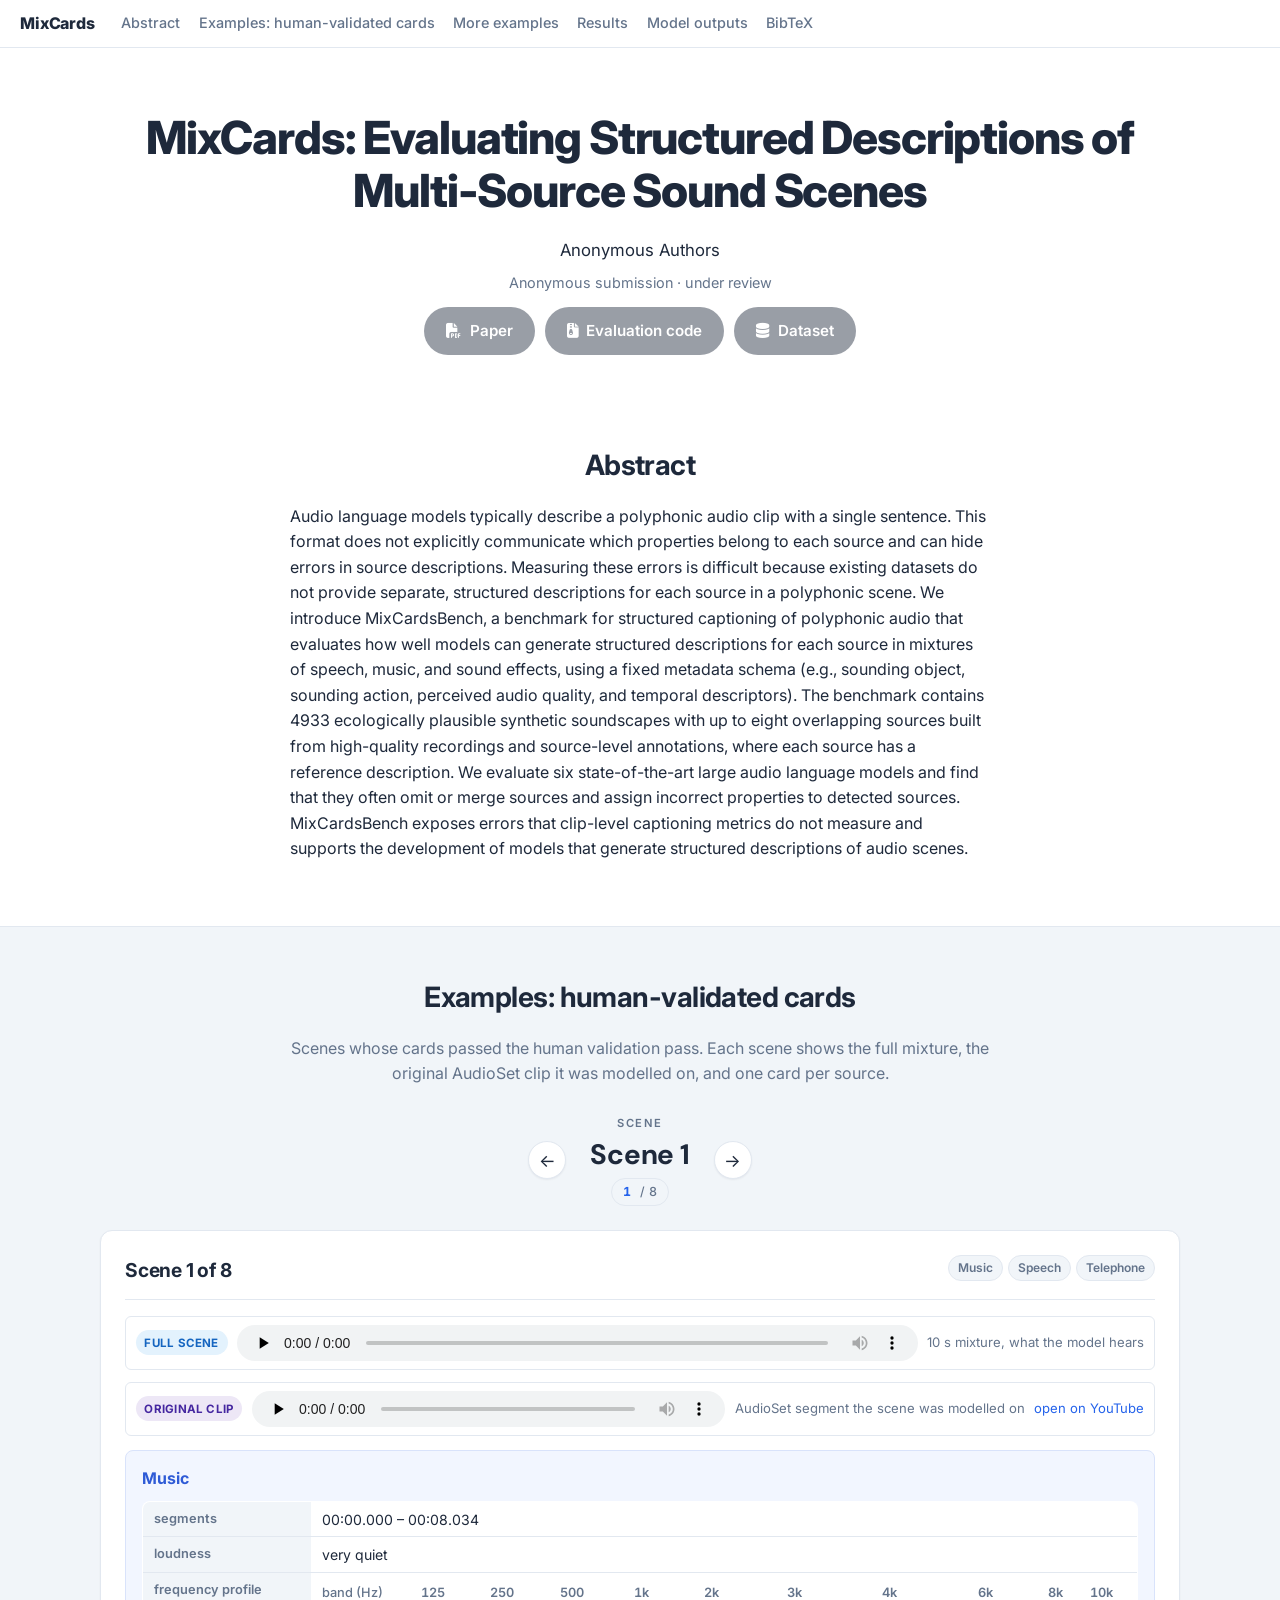
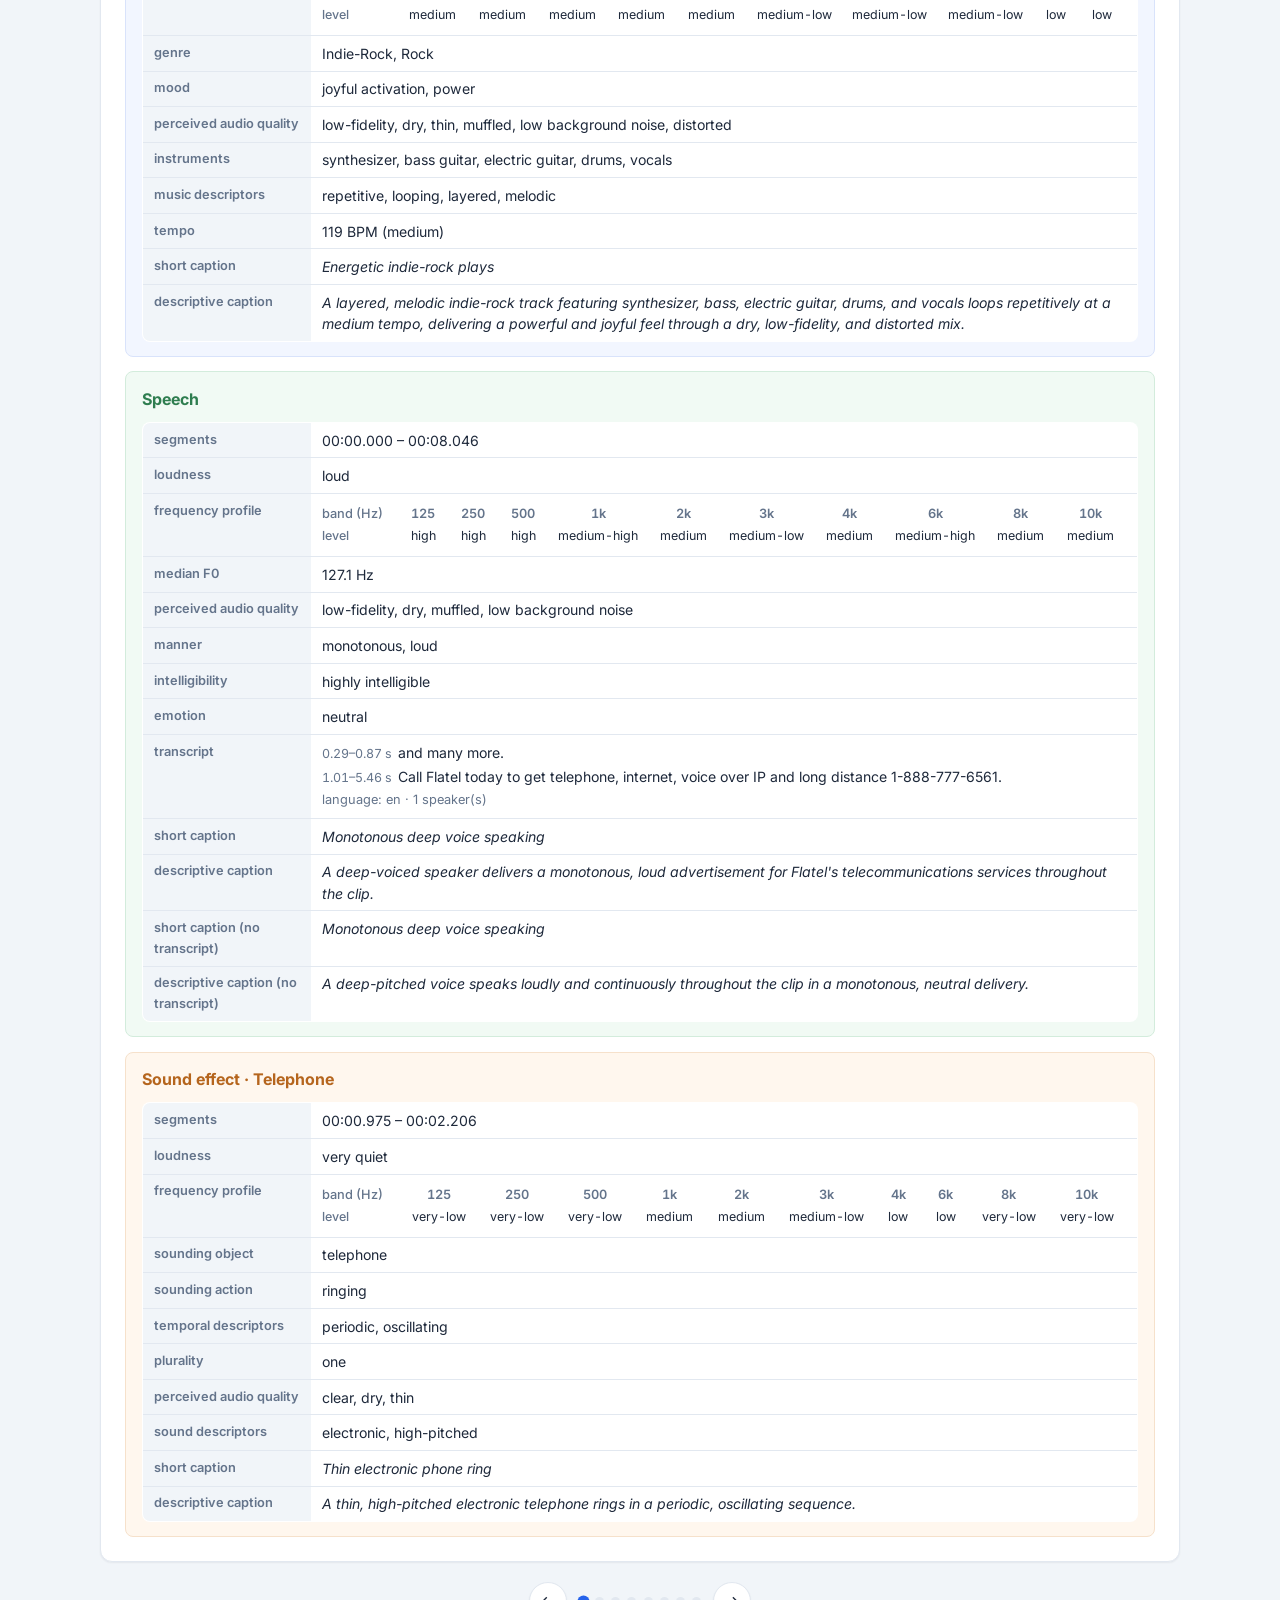
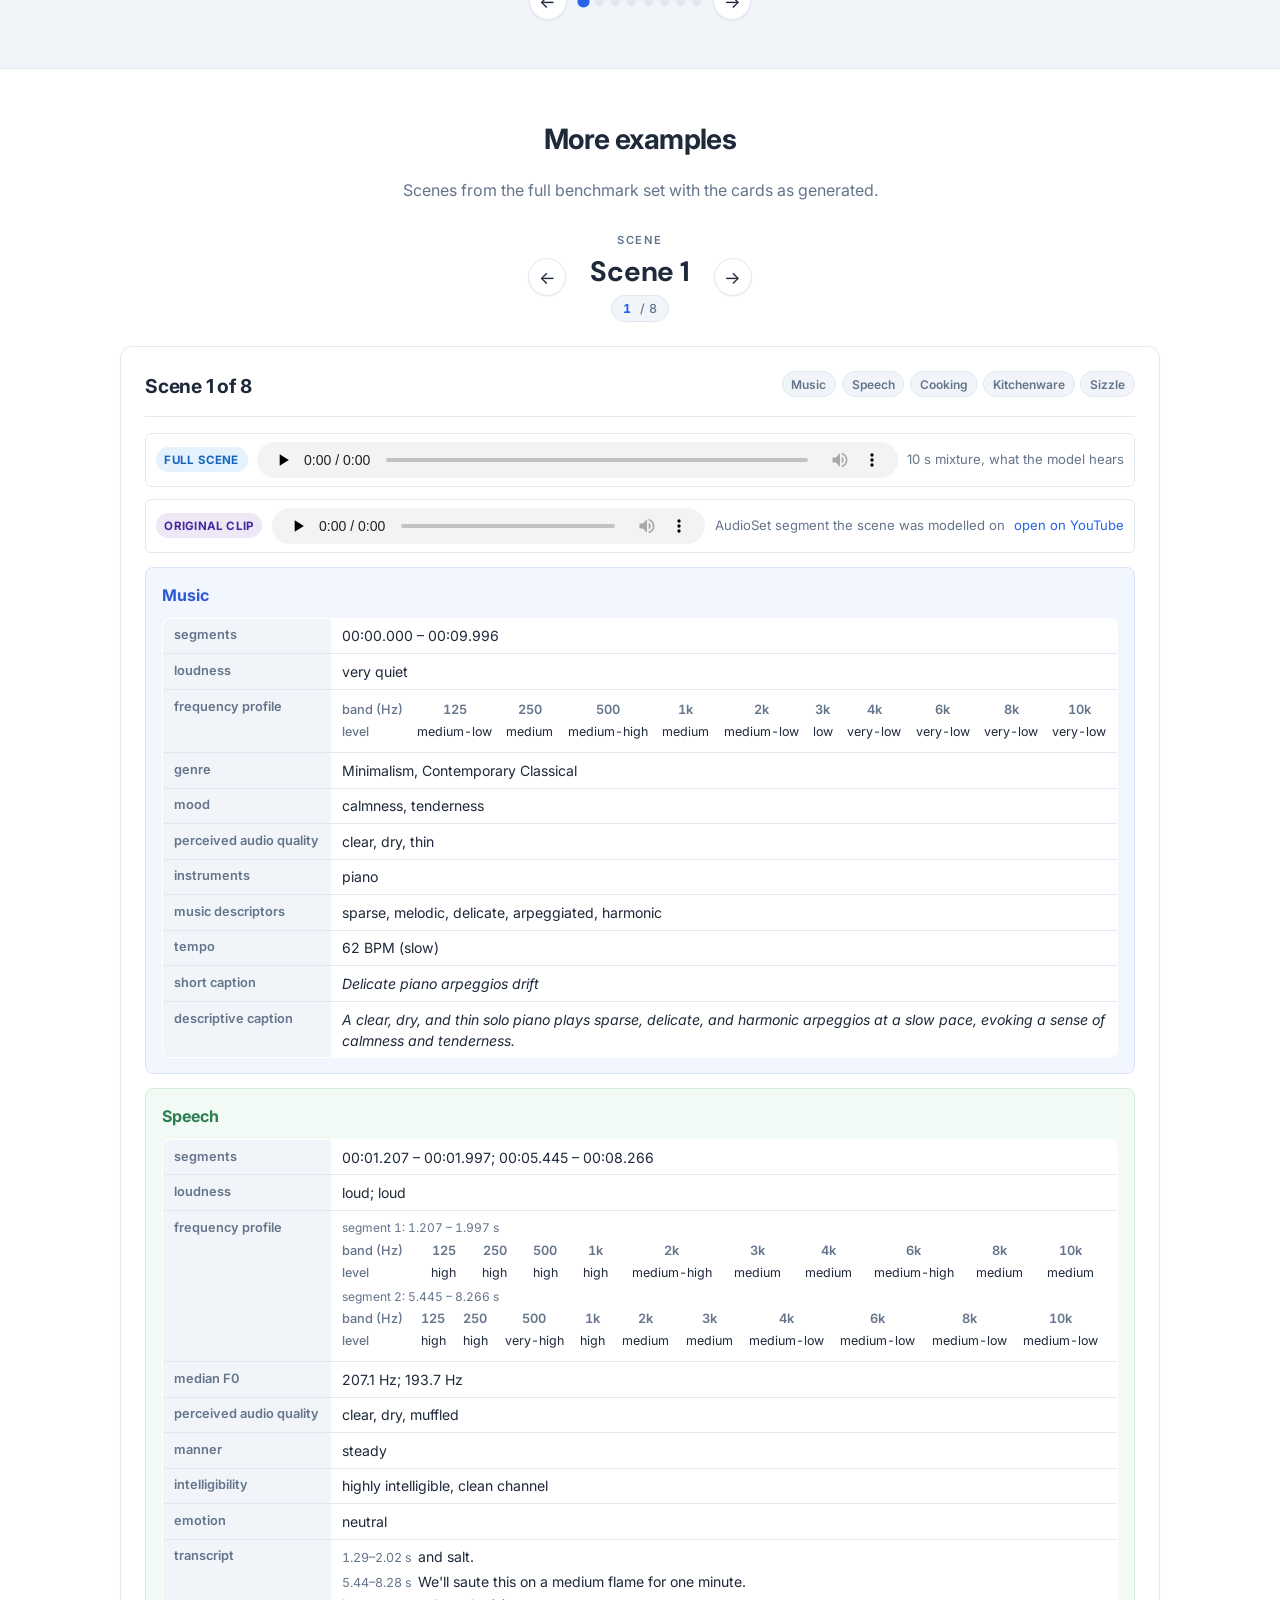
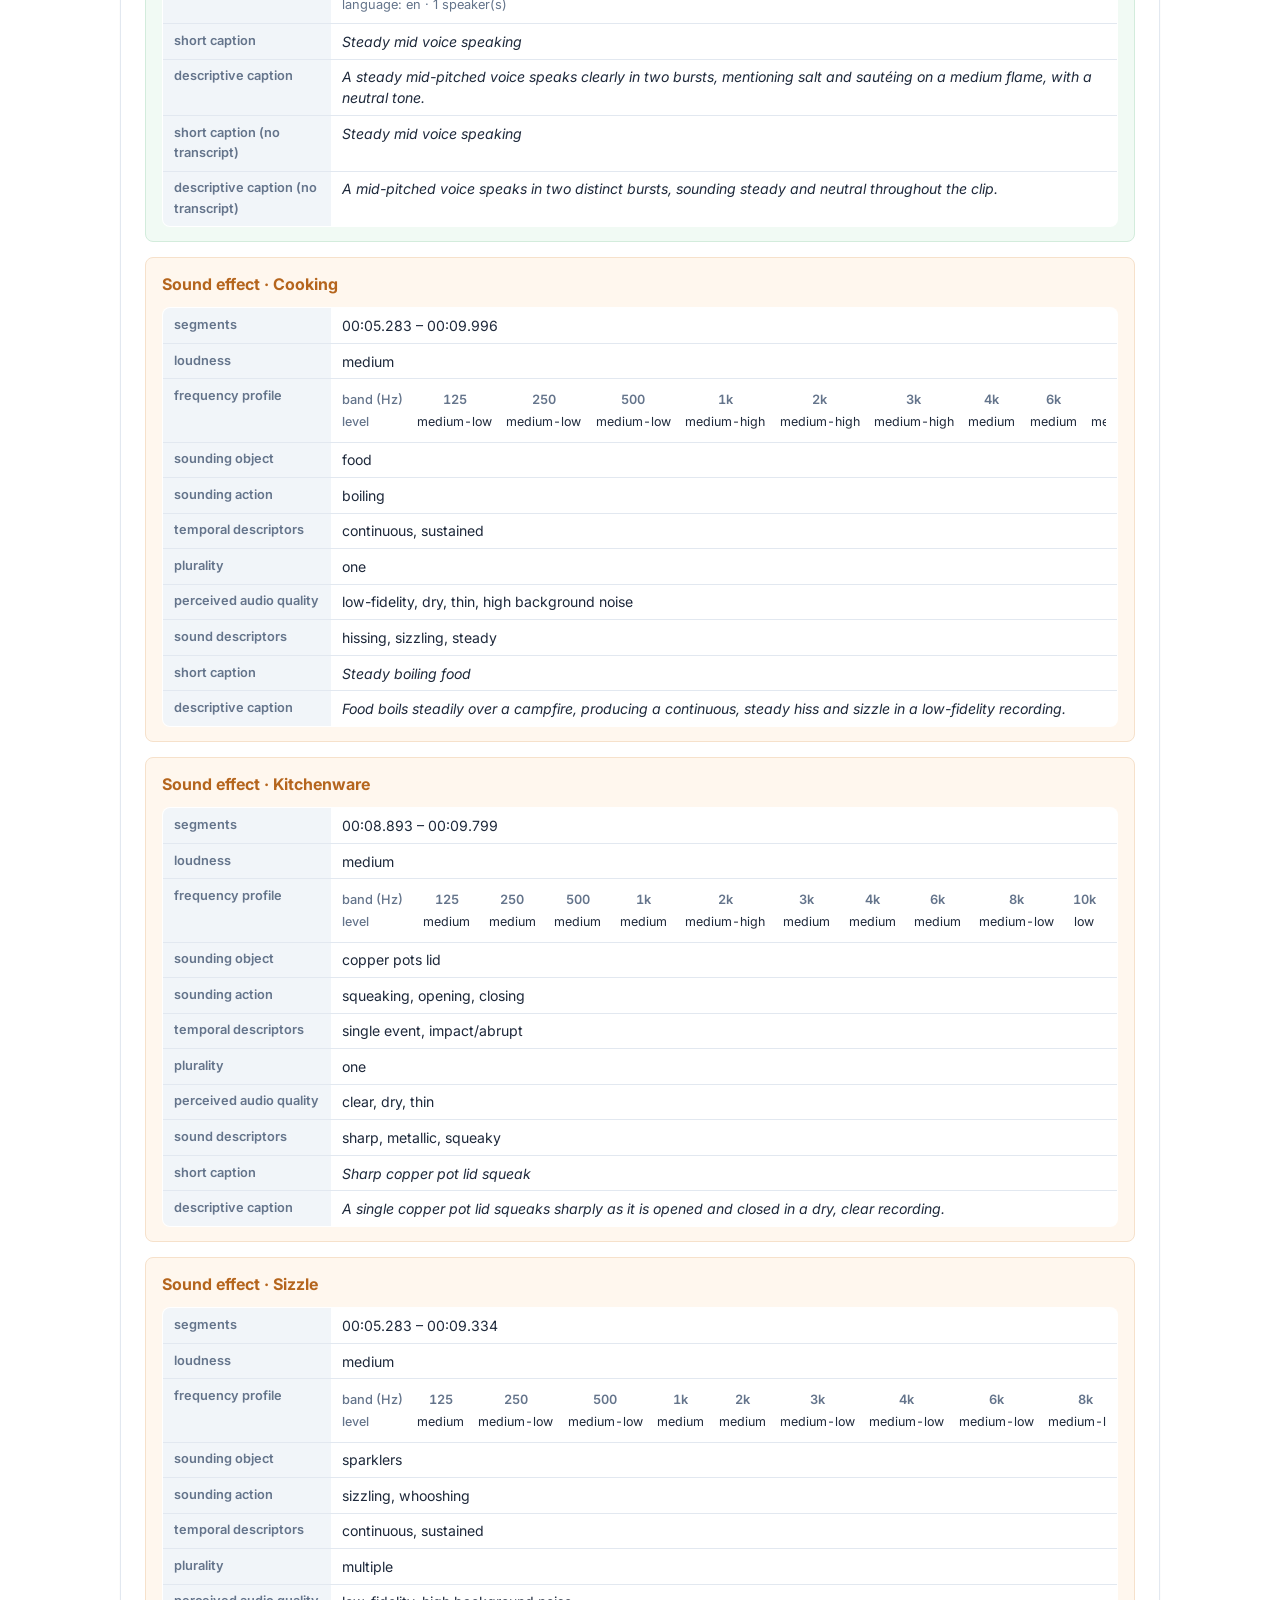
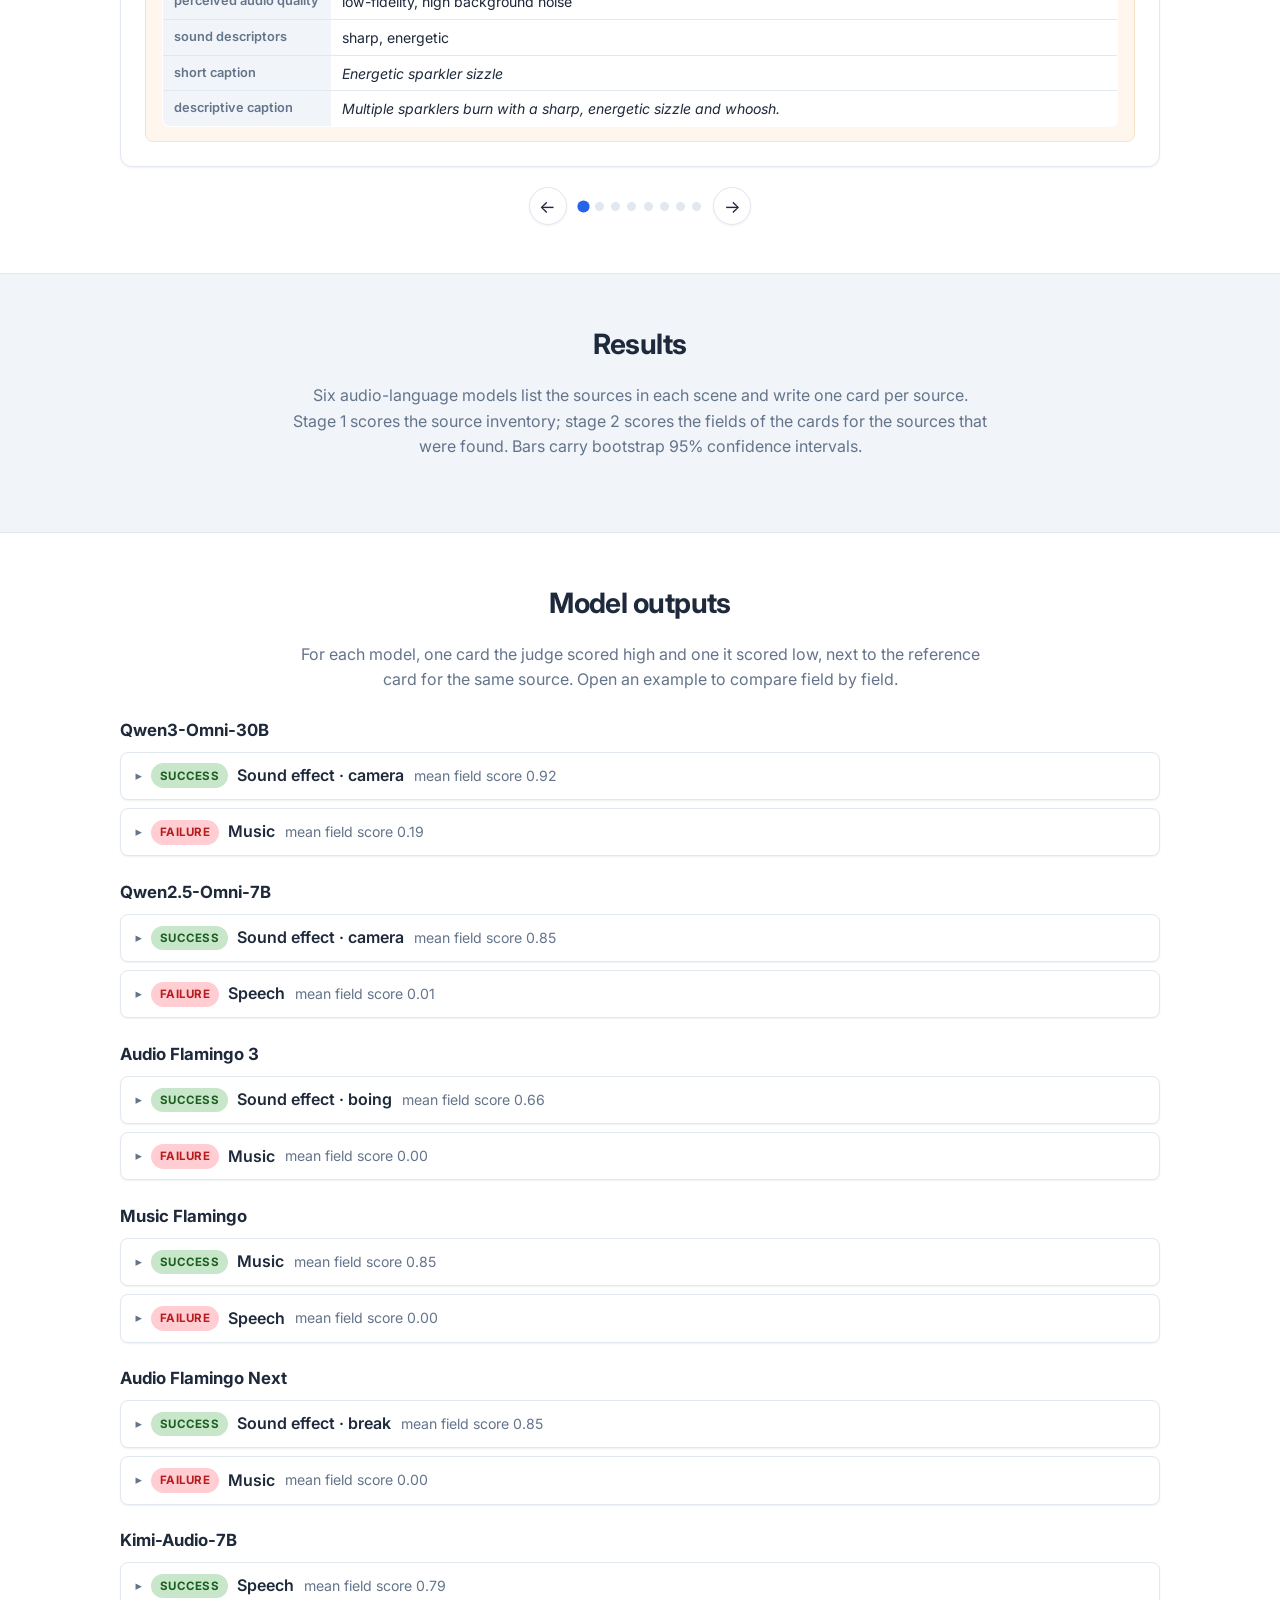
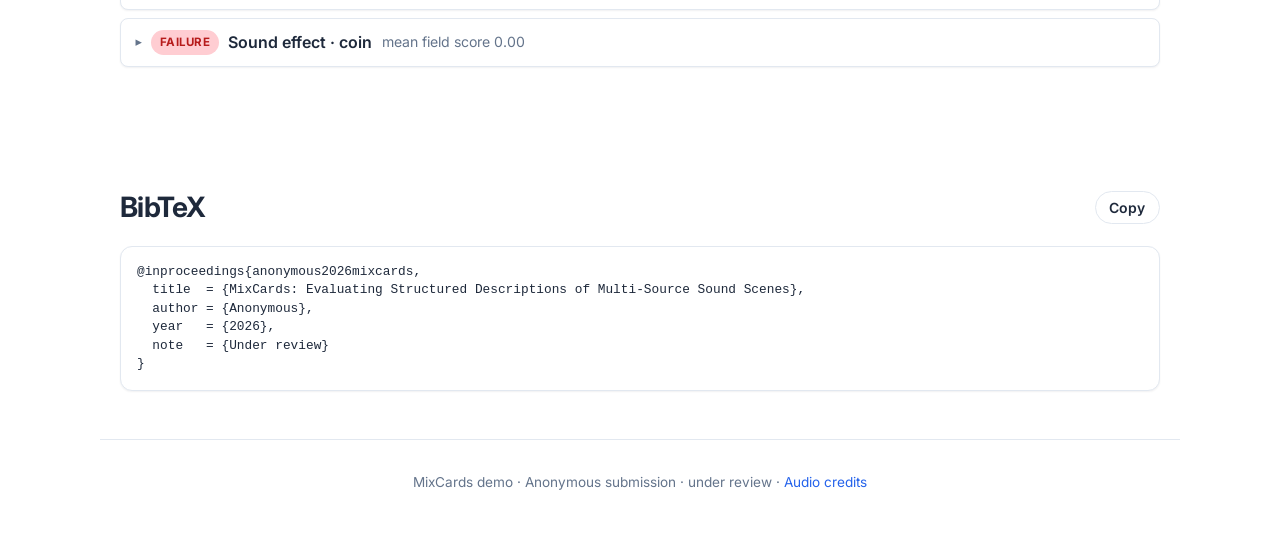
==== commit 9ae1dd32: "abstract heading, original clips, label-only cards" ====
--- a/index.html
+++ b/index.html
@@ -12,8 +12,8 @@
 <link rel="stylesheet" href="https://cdn.jsdelivr.net/npm/@fortawesome/fontawesome-free@6.5.2/css/all.min.css" crossorigin="anonymous" />
 </head>
 <body>
-<nav class="site-nav" aria-label="Page sections"><div class="nav-inner"><a class="brand" href="#top">MixCards</a><a class="nav-link" href="#overview">Overview</a><a class="nav-link" href="#validated">Examples: human-validated cards</a><a class="nav-link" href="#more">More examples</a><a class="nav-link" href="#results">Results</a><a class="nav-link" href="#model-outputs">Model outputs</a><a class="nav-link" href="#citation">BibTeX</a></div></nav><main id="top">
-<section class="hero"><h1 id="page-title" class="publication-title">MixCards: Evaluating Structured Descriptions of Multi-Source Sound Scenes</h1><div class="publication-authors"><span class="author-block">Anonymous Authors</span></div><div class="publication-affiliations"><span class="aff-block">Anonymous submission · under review</span></div><div class="publication-links"><a class="btn-pub is-disabled" href="#" aria-disabled="true" title="coming soon"><span class="icon" aria-hidden="true"><i class="fas fa-file-pdf"></i></span><span class="btn-pub-label">Paper</span></a><a class="btn-pub is-disabled" href="#" aria-disabled="true" title="coming soon"><span class="icon" aria-hidden="true"><i class="fas fa-file-zipper"></i></span><span class="btn-pub-label">Evaluation code</span></a><a class="btn-pub is-disabled" href="#" aria-disabled="true" title="coming soon"><span class="icon" aria-hidden="true"><i class="fas fa-database"></i></span><span class="btn-pub-label">Dataset</span></a></div></section><section id="overview" class="section"><h2>Overview</h2><div class="prose"><p>Audio language models typically describe a polyphonic audio clip with a single sentence. This format does not explicitly communicate which properties belong to each source and can hide errors in source descriptions. Measuring these errors is difficult because existing datasets do not provide separate, structured descriptions for each source in a polyphonic scene. We introduce MixCardsBench, a benchmark for structured captioning of polyphonic audio that evaluates how well models can generate structured descriptions for each source in mixtures of speech, music, and sound effects, using a fixed metadata schema (e.g., sounding object, sounding action, perceived audio quality, and temporal descriptors). The benchmark contains 4933 ecologically plausible synthetic soundscapes with up to eight overlapping sources built from high-quality recordings and source-level annotations, where each source has a reference description. We evaluate six state-of-the-art large audio language models and find that they often omit or merge sources and assign incorrect properties to detected sources. MixCardsBench exposes errors that clip-level captioning metrics do not measure and supports the development of models that generate structured descriptions of audio scenes.</p></div></section><section id="validated" class="section section-light"><h2>Examples: human-validated cards</h2><p class="section-lead">Scenes whose cards passed the human validation pass. Each scene shows the full mixture, the original AudioSet clip it was modelled on, and one card per source.</p><div class="examples-carousel" id="validated-carousel" role="region" aria-label="Examples"><div class="examples-header-row"><button type="button" class="examples-arrow examples-arrow-prev" aria-label="Previous example"><span aria-hidden="true">&#8592;</span></button><div class="examples-header"><p class="examples-header-eyebrow">scene</p><p class="examples-header-scale">Scene 1</p><p class="examples-header-counter"><strong>1</strong> / 8</p></div><button type="button" class="examples-arrow examples-arrow-next" aria-label="Next example"><span aria-hidden="true">&#8594;</span></button></div><div class="examples-stage carousel-stage" aria-live="polite"><article class="scenario-card" data-title="Scene 1"><div class="scenario-header"><h3 class="scenario-title">Scene 1 of 8</h3><div class="scene-badges"><span class="speaker-badge">Music</span><span class="speaker-badge">Speech</span><span class="speaker-badge">Telephone</span></div></div><div class="audio-row scene-row"><span class="eq-badge eq-scene">full scene</span><audio controls preload="none" src="audio/scene_7FTYb5K3uxk_22000/mix.mp3"></audio><span class="src-note" style="font-size:.82rem;color:var(--muted)">10 s mixture, what the model hears</span></div><div class="audio-row"><span class="eq-badge eq-src">original clip</span><audio controls preload="none" src="audio/scene_7FTYb5K3uxk_22000/source.mp3"></audio><span class="src-note" style="font-size:.82rem;color:var(--muted)">AudioSet segment the scene was modelled on</span><a class="yt-link" href="https://youtu.be/7FTYb5K3uxk?t=22" target="_blank" rel="noopener noreferrer">open on YouTube</a></div><div class="source-block src-music"><div class="source-title"><h4>Music</h4></div><table class="fields"><tbody><tr><th>segments</th><td>00:00.000 – 00:08.034</td></tr><tr><th>loudness</th><td>very quiet</td></tr><tr><th>frequency profile</th><td><div class="bands-wrap"><table class="bands"><thead><tr><th class="rowlab">band (Hz)</th><th>125</th><th>250</th><th>500</th><th>1k</th><th>2k</th><th>3k</th><th>4k</th><th>6k</th><th>8k</th><th>10k</th></tr></thead><tbody><tr><td class="rowlab">level</td><td>medium</td><td>medium</td><td>medium</td><td>medium</td><td>medium</td><td>medium-low</td><td>medium-low</td><td>medium-low</td><td>low</td><td>low</td></tr></tbody></table></div></td></tr><tr><th>genre</th><td>Indie-Rock, Rock</td></tr><tr><th>mood</th><td>joyful activation, power</td></tr><tr><th>perceived audio quality</th><td>low-fidelity, dry, thin, muffled, low background noise, distorted</td></tr><tr><th>instruments</th><td>synthesizer, bass guitar, electric guitar, drums, vocals</td></tr><tr><th>music descriptors</th><td>repetitive, looping, layered, melodic</td></tr><tr><th>tempo</th><td>119 BPM (medium)</td></tr><tr><th>short caption</th><td><span class="cap">Energetic indie-rock plays</span></td></tr><tr><th>descriptive caption</th><td><span class="cap">A layered, melodic indie-rock track featuring synthesizer, bass, electric guitar, drums, and vocals loops repetitively at a medium tempo, delivering a powerful and joyful feel through a dry, low-fidelity, and distorted mix.</span></td></tr></tbody></table></div><div class="source-block src-speech"><div class="source-title"><h4>Speech</h4></div><table class="fields"><tbody><tr><th>segments</th><td>00:00.000 – 00:08.046</td></tr><tr><th>loudness</th><td>loud</td></tr><tr><th>frequency profile</th><td><div class="bands-wrap"><table class="bands"><thead><tr><th class="rowlab">band (Hz)</th><th>125</th><th>250</th><th>500</th><th>1k</th><th>2k</th><th>3k</th><th>4k</th><th>6k</th><th>8k</th><th>10k</th></tr></thead><tbody><tr><td class="rowlab">level</td><td>high</td><td>high</td><td>high</td><td>medium-high</td><td>medium</td><td>medium-low</td><td>medium</td><td>medium-high</td><td>medium</td><td>medium</td></tr></tbody></table></div></td></tr><tr><th>median F0</th><td>127.1 Hz</td></tr><tr><th>perceived audio quality</th><td>low-fidelity, dry, muffled, low background noise</td></tr><tr><th>manner</th><td>monotonous, loud</td></tr><tr><th>intelligibility</th><td>highly intelligible</td></tr><tr><th>emotion</th><td>neutral</td></tr><tr><th>transcript</th><td><div class="tr-line"><span class="t">0.29–0.87 s</span>and many more.</div><div class="tr-line"><span class="t">1.01–5.46 s</span>Call Flatel today to get telephone, internet, voice over IP and long distance 1-888-777-6561.</div><div class="tr-line" style="color:var(--muted);font-size:.8rem">language: en · 1 speaker(s)</div></td></tr><tr><th>short caption</th><td><span class="cap">Monotonous deep voice speaking</span></td></tr><tr><th>descriptive caption</th><td><span class="cap">A deep-voiced speaker delivers a monotonous, loud advertisement for Flatel&#x27;s telecommunications services throughout the clip.</span></td></tr><tr><th>short caption (no transcript)</th><td><span class="cap">Monotonous deep voice speaking</span></td></tr><tr><th>descriptive caption (no transcript)</th><td><span class="cap">A deep-pitched voice speaks loudly and continuously throughout the clip in a monotonous, neutral delivery.</span></td></tr></tbody></table></div><div class="source-block src-sfx"><div class="source-title"><h4>Sound effect · Telephone</h4></div><table class="fields"><tbody><tr><th>segments</th><td>00:00.975 – 00:02.206</td></tr><tr><th>loudness</th><td>very quiet</td></tr><tr><th>frequency profile</th><td><div class="bands-wrap"><table class="bands"><thead><tr><th class="rowlab">band (Hz)</th><th>125</th><th>250</th><th>500</th><th>1k</th><th>2k</th><th>3k</th><th>4k</th><th>6k</th><th>8k</th><th>10k</th></tr></thead><tbody><tr><td class="rowlab">level</td><td>very-low</td><td>very-low</td><td>very-low</td><td>medium</td><td>medium</td><td>medium-low</td><td>low</td><td>low</td><td>very-low</td><td>very-low</td></tr></tbody></table></div></td></tr><tr><th>sounding object</th><td>telephone</td></tr><tr><th>sounding action</th><td>ringing</td></tr><tr><th>temporal descriptors</th><td>periodic, oscillating</td></tr><tr><th>plurality</th><td>one</td></tr><tr><th>perceived audio quality</th><td>clear, dry, thin</td></tr><tr><th>sound descriptors</th><td>electronic, high-pitched</td></tr><tr><th>short caption</th><td><span class="cap">Thin electronic phone ring</span></td></tr><tr><th>descriptive caption</th><td><span class="cap">A thin, high-pitched electronic telephone rings in a periodic, oscillating sequence.</span></td></tr></tbody></table></div></article><article class="scenario-card" data-title="Scene 2"><div class="scenario-header"><h3 class="scenario-title">Scene 2 of 8</h3><div class="scene-badges"><span class="speaker-badge">Music</span><span class="speaker-badge">Speech</span><span class="speaker-badge">Combustion</span><span class="speaker-badge">Racing</span><span class="speaker-badge">Tire</span></div></div><div class="audio-row scene-row"><span class="eq-badge eq-scene">full scene</span><audio controls preload="none" src="audio/scene_VgvVPVMhRGQ_350000/mix.mp3"></audio><span class="src-note" style="font-size:.82rem;color:var(--muted)">10 s mixture, what the model hears</span></div><div class="audio-row"><span class="eq-badge eq-src">original clip</span><audio controls preload="none" src="audio/scene_VgvVPVMhRGQ_350000/source.mp3"></audio><span class="src-note" style="font-size:.82rem;color:var(--muted)">AudioSet segment the scene was modelled on</span><a class="yt-link" href="https://youtu.be/VgvVPVMhRGQ?t=350" target="_blank" rel="noopener noreferrer">open on YouTube</a></div><div class="source-block src-music"><div class="source-title"><h4>Music</h4></div><table class="fields"><tbody><tr><th>segments</th><td>00:00.000 – 00:09.996</td></tr><tr><th>loudness</th><td>quiet</td></tr><tr><th>frequency profile</th><td><div class="bands-wrap"><table class="bands"><thead><tr><th class="rowlab">band (Hz)</th><th>125</th><th>250</th><th>500</th><th>1k</th><th>2k</th><th>3k</th><th>4k</th><th>6k</th><th>8k</th><th>10k</th></tr></thead><tbody><tr><td class="rowlab">level</td><td>high</td><td>medium-high</td><td>medium-high</td><td>medium</td><td>medium</td><td>medium-low</td><td>medium-low</td><td>medium-low</td><td>medium-low</td><td>medium</td></tr></tbody></table></div></td></tr><tr><th>genre</th><td>Electronic, Ambient, Downtempo</td></tr><tr><th>mood</th><td>nostalgia</td></tr><tr><th>perceived audio quality</th><td>clear, dry, low background noise</td></tr><tr><th>instruments</th><td>synthesizer, drum machine</td></tr><tr><th>music descriptors</th><td>layered, rhythmic, repetitive, synthetic, evolving</td></tr><tr><th>tempo</th><td>87 BPM (slow)</td></tr><tr><th>short caption</th><td><span class="cap">Nostalgic synth loop plays</span></td></tr><tr><th>descriptive caption</th><td><span class="cap">A layered, rhythmic synthesizer and drum machine loop plays at a slow pace, featuring a dry, clear sound with low background noise that evokes a sense of nostalgia.</span></td></tr></tbody></table></div><div class="source-block src-speech"><div class="source-title"><h4>Speech</h4></div><table class="fields"><tbody><tr><th>segments</th><td>00:00.348 – 00:05.317; 00:06.641 – 00:09.996</td></tr><tr><th>loudness</th><td>loud; loud</td></tr><tr><th>frequency profile</th><td><div class="bands-wrap"><table class="bands"><caption>segment 1: 0.348 – 5.317 s</caption><thead><tr><th class="rowlab">band (Hz)</th><th>125</th><th>250</th><th>500</th><th>1k</th><th>2k</th><th>3k</th><th>4k</th><th>6k</th><th>8k</th><th>10k</th></tr></thead><tbody><tr><td class="rowlab">level</td><td>high</td><td>high</td><td>high</td><td>high</td><td>medium-high</td><td>medium</td><td>medium-low</td><td>medium</td><td>medium-low</td><td>low</td></tr></tbody></table></div><div class="bands-wrap"><table class="bands"><caption>segment 2: 6.641 – 9.996 s</caption><thead><tr><th class="rowlab">band (Hz)</th><th>125</th><th>250</th><th>500</th><th>1k</th><th>2k</th><th>3k</th><th>4k</th><th>6k</th><th>8k</th><th>10k</th></tr></thead><tbody><tr><td class="rowlab">level</td><td>high</td><td>high</td><td>high</td><td>high</td><td>medium-high</td><td>medium</td><td>medium</td><td>medium</td><td>medium-low</td><td>medium-low</td></tr></tbody></table></div></td></tr><tr><th>median F0</th><td>112.2 Hz; 115.9 Hz</td></tr><tr><th>perceived audio quality</th><td>clear, dry, thin</td></tr><tr><th>manner</th><td>monotonous, steady</td></tr><tr><th>intelligibility</th><td>highly intelligible</td></tr><tr><th>emotion</th><td>neutral</td></tr><tr><th>transcript</th><td><div class="tr-line"><span class="t">0.23–5.28 s</span>You could hack your friend&#x27;s console dams, creating distractions and triggering the city&#x27;s hass.</div><div class="tr-line"><span class="t">6.80–9.89 s</span>Challenge your console friends to a high-speed race through the streets of</div><div class="tr-line" style="color:var(--muted);font-size:.8rem">language: en · 1 speaker(s)</div></td></tr><tr><th>short caption</th><td><span class="cap">Monotonous deep voice speaking</span></td></tr><tr><th>descriptive caption</th><td><span class="cap">A deep-voiced speaker delivers two steady, monotonous segments about gaming consoles and racing, sounding neutral throughout.</span></td></tr><tr><th>short caption (no transcript)</th><td><span class="cap">Steady deep voice speaking</span></td></tr><tr><th>descriptive caption (no transcript)</th><td><span class="cap">A deep voice speaks in two steady, monotonous bursts throughout the clip, delivered with a neutral tone.</span></td></tr></tbody></table></div><div class="source-block src-sfx"><div class="source-title"><h4>Sound effect · Combustion</h4></div><table class="fields"><tbody><tr><th>segments</th><td>00:00.000 – 00:09.927</td></tr><tr><th>loudness</th><td>medium</td></tr><tr><th>frequency profile</th><td><div class="bands-wrap"><table class="bands"><thead><tr><th class="rowlab">band (Hz)</th><th>125</th><th>250</th><th>500</th><th>1k</th><th>2k</th><th>3k</th><th>4k</th><th>6k</th><th>8k</th><th>10k</th></tr></thead><tbody><tr><td class="rowlab">level</td><td>high</td><td>medium-high</td><td>medium-high</td><td>medium-high</td><td>medium-low</td><td>low</td><td>low</td><td>low</td><td>very-low</td><td>very-low</td></tr></tbody></table></div></td></tr><tr><th>sounding object</th><td>generators</td></tr><tr><th>sounding action</th><td>running</td></tr><tr><th>temporal descriptors</th><td>continuous, sustained</td></tr><tr><th>plurality</th><td>one</td></tr><tr><th>perceived audio quality</th><td>low-fidelity, bass-heavy, low background noise</td></tr><tr><th>sound descriptors</th><td>rumbling, steady, deep</td></tr><tr><th>short caption</th><td><span class="cap">Steady deep generator hum</span></td></tr><tr><th>descriptive caption</th><td><span class="cap">A large gas or diesel generator runs steadily, producing a deep, rumbling hum with low background noise.</span></td></tr></tbody></table></div><div class="source-block src-sfx"><div class="source-title"><h4>Sound effect · Racing</h4></div><table class="fields"><tbody><tr><th>segments</th><td>00:00.000 – 00:09.996</td></tr><tr><th>loudness</th><td>medium</td></tr><tr><th>frequency profile</th><td><div class="bands-wrap"><table class="bands"><thead><tr><th class="rowlab">band (Hz)</th><th>125</th><th>250</th><th>500</th><th>1k</th><th>2k</th><th>3k</th><th>4k</th><th>6k</th><th>8k</th><th>10k</th></tr></thead><tbody><tr><td class="rowlab">level</td><td>medium-low</td><td>medium</td><td>medium</td><td>medium-low</td><td>medium-low</td><td>low</td><td>low</td><td>very-low</td><td>very-low</td><td>very-low</td></tr></tbody></table></div></td></tr><tr><th>sounding object</th><td>racecar</td></tr><tr><th>sounding action</th><td>passing</td></tr><tr><th>temporal descriptors</th><td>single event, fade out, rising</td></tr><tr><th>plurality</th><td>one</td></tr><tr><th>perceived audio quality</th><td>high-fidelity, dry, bass-heavy, low background noise</td></tr><tr><th>sound descriptors</th><td>rushing, deep, powerful, low-pitched</td></tr><tr><th>short caption</th><td><span class="cap">Deep rushing racecar pass</span></td></tr><tr><th>descriptive caption</th><td><span class="cap">A single racecar passes by at high speed, its deep and powerful engine tone rising and then fading out in a dry, high-fidelity recording.</span></td></tr></tbody></table></div><div class="source-block src-sfx"><div class="source-title"><h4>Sound effect · Tire</h4></div><table class="fields"><tbody><tr><th>segments</th><td>00:04.818 – 00:08.150</td></tr><tr><th>loudness</th><td>medium</td></tr><tr><th>frequency profile</th><td><div class="bands-wrap"><table class="bands"><thead><tr><th class="rowlab">band (Hz)</th><th>125</th><th>250</th><th>500</th><th>1k</th><th>2k</th><th>3k</th><th>4k</th><th>6k</th><th>8k</th><th>10k</th></tr></thead><tbody><tr><td class="rowlab">level</td><td>medium</td><td>medium</td><td>medium</td><td>medium</td><td>medium</td><td>medium</td><td>medium-low</td><td>medium-low</td><td>low</td><td>low</td></tr></tbody></table></div></td></tr><tr><th>sounding object</th><td>tire</td></tr><tr><th>sounding action</th><td>crackling</td></tr><tr><th>temporal descriptors</th><td>single event</td></tr><tr><th>plurality</th><td>one</td></tr><tr><th>perceived audio quality</th><td>dry, low background noise</td></tr><tr><th>sound descriptors</th><td>splashing, wet</td></tr><tr><th>short caption</th><td><span class="cap">Wet tire crackling</span></td></tr><tr><th>descriptive caption</th><td><span class="cap">A tire crackles and splashes on a rain-soaked road.</span></td></tr></tbody></table></div></article><article class="scenario-card" data-title="Scene 3"><div class="scenario-header"><h3 class="scenario-title">Scene 3 of 8</h3><div class="scene-badges"><span class="speaker-badge">Music</span><span class="speaker-badge">Speech</span><span class="speaker-badge">Horse</span></div></div><div class="audio-row scene-row"><span class="eq-badge eq-scene">full scene</span><audio controls preload="none" src="audio/scene_-0jeONf82dE_21000/mix.mp3"></audio><span class="src-note" style="font-size:.82rem;color:var(--muted)">10 s mixture, what the model hears</span></div><div class="audio-row"><span class="eq-badge eq-src">original clip</span><audio controls preload="none" src="audio/scene_-0jeONf82dE_21000/source.mp3"></audio><span class="src-note" style="font-size:.82rem;color:var(--muted)">AudioSet segment the scene was modelled on</span><a class="yt-link" href="https://youtu.be/-0jeONf82dE?t=21" target="_blank" rel="noopener noreferrer">open on YouTube</a></div><div class="source-block src-music"><div class="source-title"><h4>Music</h4></div><table class="fields"><tbody><tr><th>segments</th><td>00:02.984 – 00:09.160</td></tr><tr><th>loudness</th><td>quiet</td></tr><tr><th>frequency profile</th><td><div class="bands-wrap"><table class="bands"><thead><tr><th class="rowlab">band (Hz)</th><th>125</th><th>250</th><th>500</th><th>1k</th><th>2k</th><th>3k</th><th>4k</th><th>6k</th><th>8k</th><th>10k</th></tr></thead><tbody><tr><td class="rowlab">level</td><td>high</td><td>medium</td><td>medium</td><td>medium-low</td><td>medium-low</td><td>medium-low</td><td>medium-low</td><td>medium-low</td><td>low</td><td>medium-low</td></tr></tbody></table></div></td></tr><tr><th>genre</th><td>Hip-Hop, Trip-Hop</td></tr><tr><th>mood</th><td>nostalgia, tenderness</td></tr><tr><th>perceived audio quality</th><td>clear, dry, bass-heavy, low background noise</td></tr><tr><th>instruments</th><td>drums, bass guitar, electric piano</td></tr><tr><th>music descriptors</th><td>groovy, repetitive, layered, warm, looping</td></tr><tr><th>tempo</th><td>90 BPM (slow)</td></tr><tr><th>short caption</th><td><span class="cap">Warm hip-hop groove plays</span></td></tr><tr><th>descriptive caption</th><td><span class="cap">A warm, layered hip-hop groove featuring drums, bass guitar, and electric piano loops at a slow pace, starting after a brief silence with a clear, dry, and bass-heavy sound.</span></td></tr></tbody></table></div><div class="source-block src-speech"><div class="source-title"><h4>Speech</h4></div><table class="fields"><tbody><tr><th>segments</th><td>00:00.801 – 00:07.152; 00:08.290 – 00:09.149</td></tr><tr><th>loudness</th><td>medium; medium</td></tr><tr><th>frequency profile</th><td><div class="bands-wrap"><table class="bands"><caption>segment 1: 0.801 – 7.152 s</caption><thead><tr><th class="rowlab">band (Hz)</th><th>125</th><th>250</th><th>500</th><th>1k</th><th>2k</th><th>3k</th><th>4k</th><th>6k</th><th>8k</th><th>10k</th></tr></thead><tbody><tr><td class="rowlab">level</td><td>medium-high</td><td>high</td><td>high</td><td>medium-high</td><td>medium</td><td>medium-low</td><td>medium</td><td>medium-low</td><td>medium-low</td><td>medium-low</td></tr></tbody></table></div><div class="bands-wrap"><table class="bands"><caption>segment 2: 8.29 – 9.149 s</caption><thead><tr><th class="rowlab">band (Hz)</th><th>125</th><th>250</th><th>500</th><th>1k</th><th>2k</th><th>3k</th><th>4k</th><th>6k</th><th>8k</th><th>10k</th></tr></thead><tbody><tr><td class="rowlab">level</td><td>medium-high</td><td>medium-high</td><td>high</td><td>medium-high</td><td>medium</td><td>medium-low</td><td>medium-low</td><td>low</td><td>low</td><td>low</td></tr></tbody></table></div></td></tr><tr><th>median F0</th><td>135.4 Hz; 106.9 Hz</td></tr><tr><th>perceived audio quality</th><td>low-fidelity, dry, muffled, low background noise</td></tr><tr><th>manner</th><td>resonant, slow, gravelly</td></tr><tr><th>intelligibility</th><td>highly intelligible</td></tr><tr><th>emotion</th><td>excited/happy</td></tr><tr><th>transcript</th><td><div class="tr-line"><span class="t">0.79–2.08 s</span>Do you smell barbecue?</div><div class="tr-line"><span class="t">2.56–5.85 s</span>Oh, fresh, smooth, real, Bud Light.</div><div class="tr-line"><span class="t">6.11–8.97 s</span>Cool, a rocket sl- It&#x27;s all here.</div><div class="tr-line" style="color:var(--muted);font-size:.8rem">language: en · 1 speaker(s)</div></td></tr><tr><th>short caption</th><td><span class="cap">Gravelly deep voice speaking</span></td></tr><tr><th>descriptive caption</th><td><span class="cap">A gravelly deep voice speaks slowly and resonantly throughout the clip, sounding excited and happy while mentioning barbecue and Bud Light.</span></td></tr><tr><th>short caption (no transcript)</th><td><span class="cap">Gravelly deep voice speaking</span></td></tr><tr><th>descriptive caption (no transcript)</th><td><span class="cap">A gravelly deep voice speaks in two segments, a longer stretch in the middle and a brief remark at the end, delivered in a slow, resonant manner that sounds excited and happy.</span></td></tr></tbody></table></div><div class="source-block src-sfx"><div class="source-title"><h4>Sound effect · Horse</h4></div><table class="fields"><tbody><tr><th>segments</th><td>00:00.000 – 00:00.824; 00:06.803 – 00:07.953</td></tr><tr><th>loudness</th><td>quiet; quiet</td></tr><tr><th>frequency profile</th><td><div class="bands-wrap"><table class="bands"><caption>segment 1: 0.0 – 0.824 s</caption><thead><tr><th class="rowlab">band (Hz)</th><th>125</th><th>250</th><th>500</th><th>1k</th><th>2k</th><th>3k</th><th>4k</th><th>6k</th><th>8k</th><th>10k</th></tr></thead><tbody><tr><td class="rowlab">level</td><td>very-low</td><td>low</td><td>medium-low</td><td>medium</td><td>medium-high</td><td>medium-high</td><td>medium</td><td>low</td><td>very-low</td><td>very-low</td></tr></tbody></table></div><div class="bands-wrap"><table class="bands"><caption>segment 2: 6.803 – 7.953 s</caption><thead><tr><th class="rowlab">band (Hz)</th><th>125</th><th>250</th><th>500</th><th>1k</th><th>2k</th><th>3k</th><th>4k</th><th>6k</th><th>8k</th><th>10k</th></tr></thead><tbody><tr><td class="rowlab">level</td><td>medium</td><td>medium</td><td>medium-high</td><td>medium-high</td><td>medium-high</td><td>medium</td><td>medium</td><td>medium-low</td><td>low</td><td>low</td></tr></tbody></table></div></td></tr><tr><th>sounding object</th><td>horse</td></tr><tr><th>sounding action</th><td>snorting</td></tr><tr><th>temporal descriptors</th><td>intermittent, impact/abrupt</td></tr><tr><th>plurality</th><td>multiple</td></tr><tr><th>perceived audio quality</th><td>clear, dry, harsh</td></tr><tr><th>sound descriptors</th><td>sharp, forceful, guttural</td></tr><tr><th>short caption</th><td><span class="cap">Sharp, forceful horse snorts</span></td></tr><tr><th>descriptive caption</th><td><span class="cap">Multiple horses snort sharply and forcefully in a dry, clear recording with a harsh tone.</span></td></tr></tbody></table></div></article><article class="scenario-card" data-title="Scene 4"><div class="scenario-header"><h3 class="scenario-title">Scene 4 of 8</h3><div class="scene-badges"><span class="speaker-badge">Music</span><span class="speaker-badge">Speech</span><span class="speaker-badge">Applause</span></div></div><div class="audio-row scene-row"><span class="eq-badge eq-scene">full scene</span><audio controls preload="none" src="audio/scene_Ny8-G8EoWOw_10000/mix.mp3"></audio><span class="src-note" style="font-size:.82rem;color:var(--muted)">10 s mixture, what the model hears</span></div><div class="audio-row"><span class="eq-badge eq-src">original clip</span><audio controls preload="none" src="audio/scene_Ny8-G8EoWOw_10000/source.mp3"></audio><span class="src-note" style="font-size:.82rem;color:var(--muted)">AudioSet segment the scene was modelled on</span><a class="yt-link" href="https://youtu.be/Ny8-G8EoWOw?t=10" target="_blank" rel="noopener noreferrer">open on YouTube</a></div><div class="source-block src-music"><div class="source-title"><h4>Music</h4></div><table class="fields"><tbody><tr><th>segments</th><td>00:03.019 – 00:05.375</td></tr><tr><th>loudness</th><td>quiet</td></tr><tr><th>frequency profile</th><td><div class="bands-wrap"><table class="bands"><thead><tr><th class="rowlab">band (Hz)</th><th>125</th><th>250</th><th>500</th><th>1k</th><th>2k</th><th>3k</th><th>4k</th><th>6k</th><th>8k</th><th>10k</th></tr></thead><tbody><tr><td class="rowlab">level</td><td>medium-high</td><td>medium-high</td><td>medium-high</td><td>medium</td><td>medium</td><td>medium-low</td><td>low</td><td>very-low</td><td>very-low</td><td>very-low</td></tr></tbody></table></div></td></tr><tr><th>genre</th><td>Experimental Pop</td></tr><tr><th>mood</th><td>nostalgia</td></tr><tr><th>perceived audio quality</th><td>clear, dry, thin</td></tr><tr><th>instruments</th><td>synthesizer</td></tr><tr><th>music descriptors</th><td>synthetic, evolving, harmonic</td></tr><tr><th>tempo</th><td>150 BPM (very fast)</td></tr><tr><th>short caption</th><td><span class="cap">Nostalgic synth evolves</span></td></tr><tr><th>descriptive caption</th><td><span class="cap">A clear, dry, and thin synthesizer plays a harmonic, evolving, and synthetic melody at a very fast pace, appearing briefly in the middle of the clip.</span></td></tr></tbody></table></div><div class="source-block src-speech"><div class="source-title"><h4>Speech</h4></div><table class="fields"><tbody><tr><th>segments</th><td>00:00.000 – 00:02.485; 00:04.516 – 00:09.996</td></tr><tr><th>loudness</th><td>medium; quiet</td></tr><tr><th>frequency profile</th><td><div class="bands-wrap"><table class="bands"><caption>segment 1: 0.0 – 2.485 s</caption><thead><tr><th class="rowlab">band (Hz)</th><th>125</th><th>250</th><th>500</th><th>1k</th><th>2k</th><th>3k</th><th>4k</th><th>6k</th><th>8k</th><th>10k</th></tr></thead><tbody><tr><td class="rowlab">level</td><td>high</td><td>medium-high</td><td>medium-high</td><td>medium</td><td>medium-low</td><td>low</td><td>medium-low</td><td>low</td><td>very-low</td><td>very-low</td></tr></tbody></table></div><div class="bands-wrap"><table class="bands"><caption>segment 2: 4.516 – 9.996 s</caption><thead><tr><th class="rowlab">band (Hz)</th><th>125</th><th>250</th><th>500</th><th>1k</th><th>2k</th><th>3k</th><th>4k</th><th>6k</th><th>8k</th><th>10k</th></tr></thead><tbody><tr><td class="rowlab">level</td><td>medium-high</td><td>medium-high</td><td>medium-high</td><td>medium</td><td>medium-low</td><td>medium-low</td><td>medium-low</td><td>medium-low</td><td>low</td><td>low</td></tr></tbody></table></div></td></tr><tr><th>median F0</th><td>81.9 Hz; 83.4 Hz</td></tr><tr><th>perceived audio quality</th><td>low-fidelity, dry, muffled, bass-heavy, low background noise</td></tr><tr><th>manner</th><td>monotonous, clear, slow</td></tr><tr><th>intelligibility</th><td>highly intelligible</td></tr><tr><th>emotion</th><td>neutral</td></tr><tr><th>transcript</th><td><div class="tr-line"><span class="t">0.17–9.81 s</span>just by clapping clap on the music it&#x27;s easy just plug the clapper into any household outlet then plug in your lam tv</div><div class="tr-line" style="color:var(--muted);font-size:.8rem">language: en · 1 speaker(s)</div></td></tr><tr><th>short caption</th><td><span class="cap">Monotonous deep voice speaking</span></td></tr><tr><th>descriptive caption</th><td><span class="cap">A deep voice speaks in a monotonous, clear, and slow delivery throughout the clip, explaining how to use a clapper device.</span></td></tr><tr><th>short caption (no transcript)</th><td><span class="cap">Monotonous deep voice speaking</span></td></tr><tr><th>descriptive caption (no transcript)</th><td><span class="cap">A deep voice speaks in two segments with a monotonous, clear, and slow delivery, sounding neutral throughout.</span></td></tr></tbody></table></div><div class="source-block src-sfx"><div class="source-title"><h4>Sound effect · Applause</h4></div><table class="fields"><tbody><tr><th>segments</th><td>00:01.765 – 00:03.204</td></tr><tr><th>loudness</th><td>quiet</td></tr><tr><th>frequency profile</th><td><div class="bands-wrap"><table class="bands"><thead><tr><th class="rowlab">band (Hz)</th><th>125</th><th>250</th><th>500</th><th>1k</th><th>2k</th><th>3k</th><th>4k</th><th>6k</th><th>8k</th><th>10k</th></tr></thead><tbody><tr><td class="rowlab">level</td><td>very-low</td><td>medium-low</td><td>medium</td><td>medium</td><td>medium</td><td>medium-low</td><td>medium-low</td><td>medium-low</td><td>medium-low</td><td>medium-low</td></tr></tbody></table></div></td></tr><tr><th>sounding object</th><td>hands</td></tr><tr><th>sounding action</th><td>clapping</td></tr><tr><th>temporal descriptors</th><td>rhythmic, impact/abrupt</td></tr><tr><th>plurality</th><td>multiple</td></tr><tr><th>perceived audio quality</th><td>clear, dry, thin</td></tr><tr><th>sound descriptors</th><td>sharp</td></tr><tr><th>short caption</th><td><span class="cap">Sharp rhythmic group clapping</span></td></tr><tr><th>descriptive caption</th><td><span class="cap">Multiple hands clap sharply and rhythmically in a dry, clear recording.</span></td></tr></tbody></table></div></article><article class="scenario-card" data-title="Scene 5"><div class="scenario-header"><h3 class="scenario-title">Scene 5 of 8</h3><div class="scene-badges"><span class="speaker-badge">Music</span><span class="speaker-badge">Speech</span><span class="speaker-badge">Misc</span></div></div><div class="audio-row scene-row"><span class="eq-badge eq-scene">full scene</span><audio controls preload="none" src="audio/scene_j6mYzEsAFVo_90000/mix.mp3"></audio><span class="src-note" style="font-size:.82rem;color:var(--muted)">10 s mixture, what the model hears</span></div><div class="audio-row"><span class="eq-badge eq-src">original clip</span><audio controls preload="none" src="audio/scene_j6mYzEsAFVo_90000/source.mp3"></audio><span class="src-note" style="font-size:.82rem;color:var(--muted)">AudioSet segment the scene was modelled on</span><a class="yt-link" href="https://youtu.be/j6mYzEsAFVo?t=90" target="_blank" rel="noopener noreferrer">open on YouTube</a></div><div class="source-block src-music"><div class="source-title"><h4>Music</h4></div><table class="fields"><tbody><tr><th>segments</th><td>00:02.554 – 00:03.704; 00:04.876 – 00:09.996</td></tr><tr><th>loudness</th><td>quiet; quiet</td></tr><tr><th>frequency profile</th><td><div class="bands-wrap"><table class="bands"><caption>segment 1: 2.554 – 3.704 s</caption><thead><tr><th class="rowlab">band (Hz)</th><th>125</th><th>250</th><th>500</th><th>1k</th><th>2k</th><th>3k</th><th>4k</th><th>6k</th><th>8k</th><th>10k</th></tr></thead><tbody><tr><td class="rowlab">level</td><td>very-low</td><td>low</td><td>medium</td><td>medium</td><td>medium-high</td><td>medium</td><td>medium</td><td>medium-low</td><td>low</td><td>low</td></tr></tbody></table></div><div class="bands-wrap"><table class="bands"><caption>segment 2: 4.876 – 9.996 s</caption><thead><tr><th class="rowlab">band (Hz)</th><th>125</th><th>250</th><th>500</th><th>1k</th><th>2k</th><th>3k</th><th>4k</th><th>6k</th><th>8k</th><th>10k</th></tr></thead><tbody><tr><td class="rowlab">level</td><td>medium-low</td><td>low</td><td>medium</td><td>medium-high</td><td>medium-high</td><td>medium-low</td><td>medium</td><td>medium-low</td><td>medium-low</td><td>medium-low</td></tr></tbody></table></div></td></tr><tr><th>genre</th><td>Field Recordings, Experimental</td></tr><tr><th>mood</th><td>tension</td></tr><tr><th>perceived audio quality</th><td>low-fidelity, thin</td></tr><tr><th>instruments</th><td>vocals</td></tr><tr><th>music descriptors</th><td>glitchy, detuned, rapid</td></tr><tr><th>tempo</th><td>no tempo</td></tr><tr><th>short caption</th><td><span class="cap">Glitchy experimental vocals stutter</span></td></tr><tr><th>descriptive caption</th><td><span class="cap">A thin, low-fidelity vocal performance unfolds in two brief, rapid bursts, characterized by glitchy and detuned textures that create a sense of tension within an experimental field recording context.</span></td></tr></tbody></table></div><div class="source-block src-speech"><div class="source-title"><h4>Speech</h4></div><table class="fields"><tbody><tr><th>segments</th><td>00:00.000 – 00:01.858; 00:03.727 – 00:09.996</td></tr><tr><th>loudness</th><td>medium; medium</td></tr><tr><th>frequency profile</th><td><div class="bands-wrap"><table class="bands"><caption>segment 1: 0.0 – 1.858 s</caption><thead><tr><th class="rowlab">band (Hz)</th><th>125</th><th>250</th><th>500</th><th>1k</th><th>2k</th><th>3k</th><th>4k</th><th>6k</th><th>8k</th><th>10k</th></tr></thead><tbody><tr><td class="rowlab">level</td><td>high</td><td>high</td><td>high</td><td>medium-high</td><td>medium</td><td>medium-low</td><td>medium-low</td><td>medium-low</td><td>medium-low</td><td>low</td></tr></tbody></table></div><div class="bands-wrap"><table class="bands"><caption>segment 2: 3.727 – 9.996 s</caption><thead><tr><th class="rowlab">band (Hz)</th><th>125</th><th>250</th><th>500</th><th>1k</th><th>2k</th><th>3k</th><th>4k</th><th>6k</th><th>8k</th><th>10k</th></tr></thead><tbody><tr><td class="rowlab">level</td><td>medium-high</td><td>medium-high</td><td>high</td><td>medium-high</td><td>medium</td><td>medium-low</td><td>medium-low</td><td>medium-low</td><td>medium-low</td><td>low</td></tr></tbody></table></div></td></tr><tr><th>median F0</th><td>145.1 Hz; 154.2 Hz</td></tr><tr><th>perceived audio quality</th><td>low-fidelity, dry, muffled, thin</td></tr><tr><th>manner</th><td>nasal, staccato, monotonous</td></tr><tr><th>intelligibility</th><td>highly intelligible</td></tr><tr><th>emotion</th><td>neutral</td></tr><tr><th>transcript</th><td><div class="tr-line"><span class="t">0.03–1.71 s</span>poke up a giant punch spill?</div><div class="tr-line"><span class="t">3.84–4.84 s</span>Let&#x27;s give it a try.</div><div class="tr-line"><span class="t">5.98–7.95 s</span>We picked all our mousketools.</div><div class="tr-line"><span class="t">8.29–9.39 s</span>Say, procure.</div><div class="tr-line" style="color:var(--muted);font-size:.8rem">language: en · 1 speaker(s)</div></td></tr><tr><th>short caption</th><td><span class="cap">Monotonous mid voice speaking</span></td></tr><tr><th>descriptive caption</th><td><span class="cap">A mid-pitched voice speaks in a nasal, staccato, and monotonous manner, delivering disjointed phrases about a punch and mousketools throughout the clip.</span></td></tr><tr><th>short caption (no transcript)</th><td><span class="cap">Monotonous mid voice speaking</span></td></tr><tr><th>descriptive caption (no transcript)</th><td><span class="cap">A mid-pitched voice speaks in two distinct bursts separated by silence, delivered in a nasal, staccato, and monotonous manner with a neutral tone.</span></td></tr></tbody></table></div><div class="source-block src-sfx"><div class="source-title"><h4>Sound effect · Misc</h4></div><table class="fields"><tbody><tr><th>segments</th><td>00:00.209 – 00:03.727</td></tr><tr><th>loudness</th><td>very quiet</td></tr><tr><th>frequency profile</th><td><div class="bands-wrap"><table class="bands"><thead><tr><th class="rowlab">band (Hz)</th><th>125</th><th>250</th><th>500</th><th>1k</th><th>2k</th><th>3k</th><th>4k</th><th>6k</th><th>8k</th><th>10k</th></tr></thead><tbody><tr><td class="rowlab">level</td><td>very-low</td><td>low</td><td>low</td><td>low</td><td>low</td><td>low</td><td>low</td><td>low</td><td>very-low</td><td>very-low</td></tr></tbody></table></div></td></tr><tr><th>sounding object</th><td>turnstile</td></tr><tr><th>sounding action</th><td>turning</td></tr><tr><th>temporal descriptors</th><td>rhythmic, impact/abrupt, single event, fade out</td></tr><tr><th>plurality</th><td>one</td></tr><tr><th>perceived audio quality</th><td>clear, thin, low background noise</td></tr><tr><th>sound descriptors</th><td>ratchety, metallic, clicking, wobbling</td></tr><tr><th>short caption</th><td><span class="cap">Ratchety turnstile clicks</span></td></tr><tr><th>descriptive caption</th><td><span class="cap">A metal turnstile turns with rhythmic, ratchety clicks and metallic wobbles, fading out abruptly.</span></td></tr></tbody></table></div></article><article class="scenario-card" data-title="Scene 6"><div class="scenario-header"><h3 class="scenario-title">Scene 6 of 8</h3><div class="scene-badges"><span class="speaker-badge">Music</span><span class="speaker-badge">Speech</span><span class="speaker-badge">Misc</span></div></div><div class="audio-row scene-row"><span class="eq-badge eq-scene">full scene</span><audio controls preload="none" src="audio/scene_UnwjHckSTDo_30000/mix.mp3"></audio><span class="src-note" style="font-size:.82rem;color:var(--muted)">10 s mixture, what the model hears</span></div><div class="audio-row"><span class="eq-badge eq-src">original clip</span><audio controls preload="none" src="audio/scene_UnwjHckSTDo_30000/source.mp3"></audio><span class="src-note" style="font-size:.82rem;color:var(--muted)">AudioSet segment the scene was modelled on</span><a class="yt-link" href="https://youtu.be/UnwjHckSTDo?t=30" target="_blank" rel="noopener noreferrer">open on YouTube</a></div><div class="source-block src-music"><div class="source-title"><h4>Music</h4></div><table class="fields"><tbody><tr><th>segments</th><td>00:00.000 – 00:09.996</td></tr><tr><th>loudness</th><td>very quiet</td></tr><tr><th>frequency profile</th><td><div class="bands-wrap"><table class="bands"><thead><tr><th class="rowlab">band (Hz)</th><th>125</th><th>250</th><th>500</th><th>1k</th><th>2k</th><th>3k</th><th>4k</th><th>6k</th><th>8k</th><th>10k</th></tr></thead><tbody><tr><td class="rowlab">level</td><td>medium-high</td><td>medium</td><td>medium-low</td><td>medium-low</td><td>low</td><td>low</td><td>low</td><td>very-low</td><td>very-low</td><td>low</td></tr></tbody></table></div></td></tr><tr><th>genre</th><td>Electronic, Experimental, Electroacoustic, Ambient, IDM</td></tr><tr><th>mood</th><td>tension</td></tr><tr><th>perceived audio quality</th><td>clear, dry, thin</td></tr><tr><th>instruments</th><td>synthesizer</td></tr><tr><th>music descriptors</th><td>sparse, arpeggiated, synthetic, looping</td></tr><tr><th>tempo</th><td>120 BPM (fast)</td></tr><tr><th>short caption</th><td><span class="cap">Sparse synth loops</span></td></tr><tr><th>descriptive caption</th><td><span class="cap">A clear, dry, and thin synthesizer plays a sparse, arpeggiated loop at a fast pace, creating a tense atmosphere.</span></td></tr></tbody></table></div><div class="source-block src-speech"><div class="source-title"><h4>Speech</h4></div><table class="fields"><tbody><tr><th>segments</th><td>00:00.000 – 00:09.973</td></tr><tr><th>loudness</th><td>loud</td></tr><tr><th>frequency profile</th><td><div class="bands-wrap"><table class="bands"><thead><tr><th class="rowlab">band (Hz)</th><th>125</th><th>250</th><th>500</th><th>1k</th><th>2k</th><th>3k</th><th>4k</th><th>6k</th><th>8k</th><th>10k</th></tr></thead><tbody><tr><td class="rowlab">level</td><td>high</td><td>high</td><td>high</td><td>high</td><td>medium-high</td><td>medium</td><td>medium</td><td>medium</td><td>medium</td><td>medium</td></tr></tbody></table></div></td></tr><tr><th>median F0</th><td>196.0 Hz</td></tr><tr><th>perceived audio quality</th><td>clear, dry, thin, low background noise</td></tr><tr><th>manner</th><td>steady, monotonous</td></tr><tr><th>intelligibility</th><td>highly intelligible</td></tr><tr><th>emotion</th><td>neutral</td></tr><tr><th>transcript</th><td><div class="tr-line"><span class="t">0.45–4.44 s</span>one at a time on each consecutive key and place your thumbs on the space bar.</div><div class="tr-line"><span class="t">5.36–9.95 s</span>The F and J keys on most keyboards have small bumps to easily identify where your</div><div class="tr-line" style="color:var(--muted);font-size:.8rem">language: en · 1 speaker(s)</div></td></tr><tr><th>short caption</th><td><span class="cap">Steady mid voice instructing</span></td></tr><tr><th>descriptive caption</th><td><span class="cap">A mid-pitched voice speaks steadily and monotonously throughout the clip, giving instructions on keyboard hand placement.</span></td></tr><tr><th>short caption (no transcript)</th><td><span class="cap">Steady mid voice speaking</span></td></tr><tr><th>descriptive caption (no transcript)</th><td><span class="cap">A mid-pitched voice speaks steadily throughout the clip in a monotonous, neutral delivery.</span></td></tr></tbody></table></div><div class="source-block src-sfx"><div class="source-title"><h4>Sound effect · Misc</h4></div><table class="fields"><tbody><tr><th>segments</th><td>00:04.865 – 00:06.780</td></tr><tr><th>loudness</th><td>quiet</td></tr><tr><th>frequency profile</th><td><div class="bands-wrap"><table class="bands"><thead><tr><th class="rowlab">band (Hz)</th><th>125</th><th>250</th><th>500</th><th>1k</th><th>2k</th><th>3k</th><th>4k</th><th>6k</th><th>8k</th><th>10k</th></tr></thead><tbody><tr><td class="rowlab">level</td><td>very-low</td><td>medium-low</td><td>medium</td><td>medium-high</td><td>medium-high</td><td>medium</td><td>low</td><td>very-low</td><td>very-low</td><td>very-low</td></tr></tbody></table></div></td></tr><tr><th>sounding object</th><td>bell</td></tr><tr><th>sounding action</th><td>ringing</td></tr><tr><th>temporal descriptors</th><td>single event, fade out</td></tr><tr><th>plurality</th><td>one</td></tr><tr><th>perceived audio quality</th><td>dry, thin, low background noise</td></tr><tr><th>sound descriptors</th><td>metallic, ringing, hollow</td></tr><tr><th>short caption</th><td><span class="cap">Hollow metallic bell ring</span></td></tr><tr><th>descriptive caption</th><td><span class="cap">A single large metal bell rings with a hollow, metallic tone that fades out in a dry space.</span></td></tr></tbody></table></div></article><article class="scenario-card" data-title="Scene 7"><div class="scenario-header"><h3 class="scenario-title">Scene 7 of 8</h3><div class="scene-badges"><span class="speaker-badge">Music</span><span class="speaker-badge">Singing</span></div></div><div class="audio-row scene-row"><span class="eq-badge eq-scene">full scene</span><audio controls preload="none" src="audio/scene_ZJHlHb-VyDc_30000/mix.mp3"></audio><span class="src-note" style="font-size:.82rem;color:var(--muted)">10 s mixture, what the model hears</span></div><div class="audio-row"><span class="eq-badge eq-src">original clip</span><audio controls preload="none" src="audio/scene_ZJHlHb-VyDc_30000/source.mp3"></audio><span class="src-note" style="font-size:.82rem;color:var(--muted)">AudioSet segment the scene was modelled on</span><a class="yt-link" href="https://youtu.be/ZJHlHb-VyDc?t=30" target="_blank" rel="noopener noreferrer">open on YouTube</a></div><div class="source-block src-music"><div class="source-title"><h4>Music</h4></div><table class="fields"><tbody><tr><th>segments</th><td>00:00.000 – 00:09.996</td></tr><tr><th>loudness</th><td>loud</td></tr><tr><th>frequency profile</th><td><div class="bands-wrap"><table class="bands"><thead><tr><th class="rowlab">band (Hz)</th><th>125</th><th>250</th><th>500</th><th>1k</th><th>2k</th><th>3k</th><th>4k</th><th>6k</th><th>8k</th><th>10k</th></tr></thead><tbody><tr><td class="rowlab">level</td><td>high</td><td>medium-high</td><td>high</td><td>high</td><td>high</td><td>medium-high</td><td>medium</td><td>medium</td><td>medium-low</td><td>medium-low</td></tr></tbody></table></div></td></tr><tr><th>genre</th><td>Folk, Balkan</td></tr><tr><th>mood</th><td>joyful activation</td></tr><tr><th>perceived audio quality</th><td>clear, room reverb</td></tr><tr><th>instruments</th><td>acoustic guitar, clarinet, accordion, percussion</td></tr><tr><th>music descriptors</th><td>rapid, percussive, lively, ornamental, melodic</td></tr><tr><th>tempo</th><td>111 BPM (medium)</td></tr><tr><th>short caption</th><td><span class="cap">Lively folk music plays</span></td></tr><tr><th>descriptive caption</th><td><span class="cap">A clear, room-reverb folk track featuring acoustic guitar, clarinet, accordion, and percussion plays at a medium tempo with a rapid, lively, and ornamental melody.</span></td></tr></tbody></table></div><div class="source-block src-sfx"><div class="source-title"><h4>Sound effect · Singing</h4></div><table class="fields"><tbody><tr><th>segments</th><td>00:00.000 – 00:08.522</td></tr><tr><th>loudness</th><td>loud</td></tr><tr><th>frequency profile</th><td><div class="bands-wrap"><table class="bands"><thead><tr><th class="rowlab">band (Hz)</th><th>125</th><th>250</th><th>500</th><th>1k</th><th>2k</th><th>3k</th><th>4k</th><th>6k</th><th>8k</th><th>10k</th></tr></thead><tbody><tr><td class="rowlab">level</td><td>very-low</td><td>very-low</td><td>high</td><td>very-high</td><td>high</td><td>medium</td><td>medium-low</td><td>medium-low</td><td>low</td><td>low</td></tr></tbody></table></div></td></tr><tr><th>sounding object</th><td>voices</td></tr><tr><th>sounding action</th><td>wailing, singing</td></tr><tr><th>temporal descriptors</th><td>continuous, rising, falling</td></tr><tr><th>plurality</th><td>multiple</td></tr><tr><th>perceived audio quality</th><td>clear, dry</td></tr><tr><th>sound descriptors</th><td>high-pitched, wavering, ethereal</td></tr><tr><th>short caption</th><td><span class="cap">Ethereal high-pitched wailing</span></td></tr><tr><th>descriptive caption</th><td><span class="cap">Multiple voices wail and sing in a high-pitched, wavering, and ethereal tone that rises and falls continuously.</span></td></tr></tbody></table></div></article><article class="scenario-card" data-title="Scene 8"><div class="scenario-header"><h3 class="scenario-title">Scene 8 of 8</h3><div class="scene-badges"><span class="speaker-badge">Speech</span><span class="speaker-badge">Buzz &amp; Hum</span><span class="speaker-badge">Heartbeat</span></div></div><div class="audio-row scene-row"><span class="eq-badge eq-scene">full scene</span><audio controls preload="none" src="audio/scene_-1nilez17Dg_30000/mix.mp3"></audio><span class="src-note" style="font-size:.82rem;color:var(--muted)">10 s mixture, what the model hears</span></div><div class="audio-row"><span class="eq-badge eq-src">original clip</span><audio controls preload="none" src="audio/scene_-1nilez17Dg_30000/source.mp3"></audio><span class="src-note" style="font-size:.82rem;color:var(--muted)">AudioSet segment the scene was modelled on</span><a class="yt-link" href="https://youtu.be/-1nilez17Dg?t=30" target="_blank" rel="noopener noreferrer">open on YouTube</a></div><div class="source-block src-speech"><div class="source-title"><h4>Speech</h4></div><table class="fields"><tbody><tr><th>segments</th><td>00:02.728 – 00:09.996</td></tr><tr><th>loudness</th><td>quiet</td></tr><tr><th>frequency profile</th><td><div class="bands-wrap"><table class="bands"><thead><tr><th class="rowlab">band (Hz)</th><th>125</th><th>250</th><th>500</th><th>1k</th><th>2k</th><th>3k</th><th>4k</th><th>6k</th><th>8k</th><th>10k</th></tr></thead><tbody><tr><td class="rowlab">level</td><td>medium</td><td>medium-high</td><td>medium-high</td><td>medium</td><td>medium</td><td>medium-low</td><td>medium-low</td><td>low</td><td>low</td><td>very-low</td></tr></tbody></table></div></td></tr><tr><th>median F0</th><td>241.3 Hz</td></tr><tr><th>perceived audio quality</th><td>clear, dry, muffled</td></tr><tr><th>manner</th><td>assertive</td></tr><tr><th>intelligibility</th><td>mostly intelligible</td></tr><tr><th>emotion</th><td>neutral</td></tr><tr><th>transcript</th><td><div class="tr-line"><span class="t">3.43–9.29 s</span>Russia to have exerted such pressure in terms of invading a smaller democratic country.</div><div class="tr-line" style="color:var(--muted);font-size:.8rem">language: en · 1 speaker(s)</div></td></tr><tr><th>short caption</th><td><span class="cap">Assertive mid voice speaking</span></td></tr><tr><th>descriptive caption</th><td><span class="cap">A mid-pitched voice speaks assertively from the middle to the end of the clip, discussing Russia&#x27;s pressure in invading a smaller democratic country.</span></td></tr><tr><th>short caption (no transcript)</th><td><span class="cap">Assertive mid voice speaking</span></td></tr><tr><th>descriptive caption (no transcript)</th><td><span class="cap">A mid-pitched voice speaks assertively from the middle to the end of the clip in a clear, dry, and muffled recording.</span></td></tr></tbody></table></div><div class="source-block src-sfx"><div class="source-title"><h4>Sound effect · Buzz &amp; Hum</h4></div><table class="fields"><tbody><tr><th>segments</th><td>00:02.717 – 00:09.927</td></tr><tr><th>loudness</th><td>medium</td></tr><tr><th>frequency profile</th><td><div class="bands-wrap"><table class="bands"><thead><tr><th class="rowlab">band (Hz)</th><th>125</th><th>250</th><th>500</th><th>1k</th><th>2k</th><th>3k</th><th>4k</th><th>6k</th><th>8k</th><th>10k</th></tr></thead><tbody><tr><td class="rowlab">level</td><td>medium-high</td><td>medium-high</td><td>high</td><td>medium</td><td>medium-low</td><td>medium-low</td><td>medium-low</td><td>medium-low</td><td>medium-low</td><td>medium</td></tr></tbody></table></div></td></tr><tr><th>sounding object</th><td>foam cutter machine</td></tr><tr><th>sounding action</th><td>whining</td></tr><tr><th>temporal descriptors</th><td>sustained</td></tr><tr><th>plurality</th><td>one</td></tr><tr><th>perceived audio quality</th><td>dry, thin, low background noise</td></tr><tr><th>sound descriptors</th><td>metallic, high-pitched</td></tr><tr><th>short caption</th><td><span class="cap">Continuous metallic machine whine</span></td></tr><tr><th>descriptive caption</th><td><span class="cap">A foam cutter machine produces a continuous, high-pitched metallic whine in a dry, thin recording.</span></td></tr></tbody></table></div><div class="source-block src-sfx"><div class="source-title"><h4>Sound effect · Heartbeat</h4></div><table class="fields"><tbody><tr><th>segments</th><td>00:00.000 – 00:02.763</td></tr><tr><th>loudness</th><td>medium</td></tr><tr><th>frequency profile</th><td><div class="bands-wrap"><table class="bands"><thead><tr><th class="rowlab">band (Hz)</th><th>125</th><th>250</th><th>500</th><th>1k</th><th>2k</th><th>3k</th><th>4k</th><th>6k</th><th>8k</th><th>10k</th></tr></thead><tbody><tr><td class="rowlab">level</td><td>medium-high</td><td>very-low</td><td>very-low</td><td>very-low</td><td>very-low</td><td>very-low</td><td>very-low</td><td>very-low</td><td>very-low</td><td>very-low</td></tr></tbody></table></div></td></tr><tr><th>sounding object</th><td>heart</td></tr><tr><th>sounding action</th><td>beating</td></tr><tr><th>temporal descriptors</th><td>periodic, sustained</td></tr><tr><th>plurality</th><td>one</td></tr><tr><th>perceived audio quality</th><td>low-fidelity, muffled, bass-heavy, low background noise</td></tr><tr><th>sound descriptors</th><td>deep, resonant, thudding</td></tr><tr><th>short caption</th><td><span class="cap">Deep slow heart thuds</span></td></tr><tr><th>descriptive caption</th><td><span class="cap">A slow, deep heartbeat thuds rhythmically with a resonant low-end pulse, muffled and low-fidelity.</span></td></tr></tbody></table></div></article></div><div class="examples-controls"><button type="button" class="examples-arrow examples-arrow-prev" aria-label="Previous example"><span aria-hidden="true">&#8592;</span></button><div class="examples-dots" role="tablist" aria-label="Jump to example"></div><button type="button" class="examples-arrow examples-arrow-next" aria-label="Next example"><span aria-hidden="true">&#8594;</span></button></div></div></section><section id="more" class="section"><h2>More examples</h2><p class="section-lead">Scenes from the full benchmark set with the cards as generated.</p><div class="examples-carousel" id="more-carousel" role="region" aria-label="Examples"><div class="examples-header-row"><button type="button" class="examples-arrow examples-arrow-prev" aria-label="Previous example"><span aria-hidden="true">&#8592;</span></button><div class="examples-header"><p class="examples-header-eyebrow">scene</p><p class="examples-header-scale">Scene 1</p><p class="examples-header-counter"><strong>1</strong> / 8</p></div><button type="button" class="examples-arrow examples-arrow-next" aria-label="Next example"><span aria-hidden="true">&#8594;</span></button></div><div class="examples-stage carousel-stage" aria-live="polite"><article class="scenario-card" data-title="Scene 1"><div class="scenario-header"><h3 class="scenario-title">Scene 1 of 8</h3><div class="scene-badges"><span class="speaker-badge">Music</span><span class="speaker-badge">Speech</span><span class="speaker-badge">Cooking</span><span class="speaker-badge">Kitchenware</span><span class="speaker-badge">Sizzle</span></div></div><div class="audio-row scene-row"><span class="eq-badge eq-scene">full scene</span><audio controls preload="none" src="audio/scene_QsWJOPduGT8_140000/mix.mp3"></audio><span class="src-note" style="font-size:.82rem;color:var(--muted)">10 s mixture, what the model hears</span></div><div class="audio-row"><span class="eq-badge eq-src">original clip</span><audio controls preload="none" src="audio/scene_QsWJOPduGT8_140000/source.mp3"></audio><span class="src-note" style="font-size:.82rem;color:var(--muted)">AudioSet segment the scene was modelled on</span><a class="yt-link" href="https://youtu.be/QsWJOPduGT8?t=140" target="_blank" rel="noopener noreferrer">open on YouTube</a></div><div class="source-block src-music"><div class="source-title"><h4>Music</h4></div><table class="fields"><tbody><tr><th>segments</th><td>00:00.000 – 00:09.996</td></tr><tr><th>loudness</th><td>very quiet</td></tr><tr><th>frequency profile</th><td><div class="bands-wrap"><table class="bands"><thead><tr><th class="rowlab">band (Hz)</th><th>125</th><th>250</th><th>500</th><th>1k</th><th>2k</th><th>3k</th><th>4k</th><th>6k</th><th>8k</th><th>10k</th></tr></thead><tbody><tr><td class="rowlab">level</td><td>medium-low</td><td>medium</td><td>medium-high</td><td>medium</td><td>medium-low</td><td>low</td><td>very-low</td><td>very-low</td><td>very-low</td><td>very-low</td></tr></tbody></table></div></td></tr><tr><th>genre</th><td>Minimalism, Contemporary Classical</td></tr><tr><th>mood</th><td>calmness, tenderness</td></tr><tr><th>perceived audio quality</th><td>clear, dry, thin</td></tr><tr><th>instruments</th><td>piano</td></tr><tr><th>music descriptors</th><td>sparse, melodic, delicate, arpeggiated, harmonic</td></tr><tr><th>tempo</th><td>62 BPM (slow)</td></tr><tr><th>short caption</th><td><span class="cap">Delicate piano arpeggios drift</span></td></tr><tr><th>descriptive caption</th><td><span class="cap">A clear, dry, and thin solo piano plays sparse, delicate, and harmonic arpeggios at a slow pace, evoking a sense of calmness and tenderness.</span></td></tr></tbody></table></div><div class="source-block src-speech"><div class="source-title"><h4>Speech</h4></div><table class="fields"><tbody><tr><th>segments</th><td>00:01.207 – 00:01.997; 00:05.445 – 00:08.266</td></tr><tr><th>loudness</th><td>loud; loud</td></tr><tr><th>frequency profile</th><td><div class="bands-wrap"><table class="bands"><caption>segment 1: 1.207 – 1.997 s</caption><thead><tr><th class="rowlab">band (Hz)</th><th>125</th><th>250</th><th>500</th><th>1k</th><th>2k</th><th>3k</th><th>4k</th><th>6k</th><th>8k</th><th>10k</th></tr></thead><tbody><tr><td class="rowlab">level</td><td>high</td><td>high</td><td>high</td><td>high</td><td>medium-high</td><td>medium</td><td>medium</td><td>medium-high</td><td>medium</td><td>medium</td></tr></tbody></table></div><div class="bands-wrap"><table class="bands"><caption>segment 2: 5.445 – 8.266 s</caption><thead><tr><th class="rowlab">band (Hz)</th><th>125</th><th>250</th><th>500</th><th>1k</th><th>2k</th><th>3k</th><th>4k</th><th>6k</th><th>8k</th><th>10k</th></tr></thead><tbody><tr><td class="rowlab">level</td><td>high</td><td>high</td><td>very-high</td><td>high</td><td>medium</td><td>medium</td><td>medium-low</td><td>medium-low</td><td>medium-low</td><td>medium-low</td></tr></tbody></table></div></td></tr><tr><th>median F0</th><td>207.1 Hz; 193.7 Hz</td></tr><tr><th>perceived audio quality</th><td>clear, dry, muffled</td></tr><tr><th>manner</th><td>steady</td></tr><tr><th>intelligibility</th><td>highly intelligible, clean channel</td></tr><tr><th>emotion</th><td>neutral</td></tr><tr><th>transcript</th><td><div class="tr-line"><span class="t">1.29–2.02 s</span>and salt.</div><div class="tr-line"><span class="t">5.44–8.28 s</span>We&#x27;ll saute this on a medium flame for one minute.</div><div class="tr-line" style="color:var(--muted);font-size:.8rem">language: en · 1 speaker(s)</div></td></tr><tr><th>short caption</th><td><span class="cap">Steady mid voice speaking</span></td></tr><tr><th>descriptive caption</th><td><span class="cap">A steady mid-pitched voice speaks clearly in two bursts, mentioning salt and sautéing on a medium flame, with a neutral tone.</span></td></tr><tr><th>short caption (no transcript)</th><td><span class="cap">Steady mid voice speaking</span></td></tr><tr><th>descriptive caption (no transcript)</th><td><span class="cap">A mid-pitched voice speaks in two distinct bursts, sounding steady and neutral throughout the clip.</span></td></tr></tbody></table></div><div class="source-block src-sfx"><div class="source-title"><h4>Sound effect · Cooking</h4></div><table class="fields"><tbody><tr><th>segments</th><td>00:05.283 – 00:09.996</td></tr><tr><th>loudness</th><td>medium</td></tr><tr><th>frequency profile</th><td><div class="bands-wrap"><table class="bands"><thead><tr><th class="rowlab">band (Hz)</th><th>125</th><th>250</th><th>500</th><th>1k</th><th>2k</th><th>3k</th><th>4k</th><th>6k</th><th>8k</th><th>10k</th></tr></thead><tbody><tr><td class="rowlab">level</td><td>medium-low</td><td>medium-low</td><td>medium-low</td><td>medium-high</td><td>medium-high</td><td>medium-high</td><td>medium</td><td>medium</td><td>medium</td><td>medium</td></tr></tbody></table></div></td></tr><tr><th>sounding object</th><td>food</td></tr><tr><th>sounding action</th><td>boiling</td></tr><tr><th>temporal descriptors</th><td>continuous, sustained</td></tr><tr><th>plurality</th><td>one</td></tr><tr><th>perceived audio quality</th><td>low-fidelity, dry, thin, high background noise</td></tr><tr><th>sound descriptors</th><td>hissing, sizzling, steady</td></tr><tr><th>short caption</th><td><span class="cap">Steady boiling food</span></td></tr><tr><th>descriptive caption</th><td><span class="cap">Food boils steadily over a campfire, producing a continuous, steady hiss and sizzle in a low-fidelity recording.</span></td></tr></tbody></table></div><div class="source-block src-sfx"><div class="source-title"><h4>Sound effect · Kitchenware</h4></div><table class="fields"><tbody><tr><th>segments</th><td>00:08.893 – 00:09.799</td></tr><tr><th>loudness</th><td>medium</td></tr><tr><th>frequency profile</th><td><div class="bands-wrap"><table class="bands"><thead><tr><th class="rowlab">band (Hz)</th><th>125</th><th>250</th><th>500</th><th>1k</th><th>2k</th><th>3k</th><th>4k</th><th>6k</th><th>8k</th><th>10k</th></tr></thead><tbody><tr><td class="rowlab">level</td><td>medium</td><td>medium</td><td>medium</td><td>medium</td><td>medium-high</td><td>medium</td><td>medium</td><td>medium</td><td>medium-low</td><td>low</td></tr></tbody></table></div></td></tr><tr><th>sounding object</th><td>copper pots lid</td></tr><tr><th>sounding action</th><td>squeaking, opening, closing</td></tr><tr><th>temporal descriptors</th><td>single event, impact/abrupt</td></tr><tr><th>plurality</th><td>one</td></tr><tr><th>perceived audio quality</th><td>clear, dry, thin</td></tr><tr><th>sound descriptors</th><td>sharp, metallic, squeaky</td></tr><tr><th>short caption</th><td><span class="cap">Sharp copper pot lid squeak</span></td></tr><tr><th>descriptive caption</th><td><span class="cap">A single copper pot lid squeaks sharply as it is opened and closed in a dry, clear recording.</span></td></tr></tbody></table></div><div class="source-block src-sfx"><div class="source-title"><h4>Sound effect · Sizzle</h4></div><table class="fields"><tbody><tr><th>segments</th><td>00:05.283 – 00:09.334</td></tr><tr><th>loudness</th><td>medium</td></tr><tr><th>frequency profile</th><td><div class="bands-wrap"><table class="bands"><thead><tr><th class="rowlab">band (Hz)</th><th>125</th><th>250</th><th>500</th><th>1k</th><th>2k</th><th>3k</th><th>4k</th><th>6k</th><th>8k</th><th>10k</th></tr></thead><tbody><tr><td class="rowlab">level</td><td>medium</td><td>medium-low</td><td>medium-low</td><td>medium</td><td>medium</td><td>medium-low</td><td>medium-low</td><td>medium-low</td><td>medium-low</td><td>medium</td></tr></tbody></table></div></td></tr><tr><th>sounding object</th><td>sparklers</td></tr><tr><th>sounding action</th><td>sizzling, whooshing</td></tr><tr><th>temporal descriptors</th><td>continuous, sustained</td></tr><tr><th>plurality</th><td>multiple</td></tr><tr><th>perceived audio quality</th><td>low-fidelity, high background noise</td></tr><tr><th>sound descriptors</th><td>sharp, energetic</td></tr><tr><th>short caption</th><td><span class="cap">Energetic sparkler sizzle</span></td></tr><tr><th>descriptive caption</th><td><span class="cap">Multiple sparklers burn with a sharp, energetic sizzle and whoosh.</span></td></tr></tbody></table></div></article><article class="scenario-card" data-title="Scene 2"><div class="scenario-header"><h3 class="scenario-title">Scene 2 of 8</h3><div class="scene-badges"><span class="speaker-badge">Music</span><span class="speaker-badge">Speech</span><span class="speaker-badge">Applause</span><span class="speaker-badge">Camera</span><span class="speaker-badge">Cheering</span><span class="speaker-badge">Human</span><span class="speaker-badge">Knock</span><span class="speaker-badge">Misc</span><span class="speaker-badge">Scream</span></div></div><div class="audio-row scene-row"><span class="eq-badge eq-scene">full scene</span><audio controls preload="none" src="audio/scene_07rwFurzpw8_21000/mix.mp3"></audio><span class="src-note" style="font-size:.82rem;color:var(--muted)">10 s mixture, what the model hears</span></div><div class="audio-row"><span class="eq-badge eq-src">original clip</span><audio controls preload="none" src="audio/scene_07rwFurzpw8_21000/source.mp3"></audio><span class="src-note" style="font-size:.82rem;color:var(--muted)">AudioSet segment the scene was modelled on</span><a class="yt-link" href="https://youtu.be/07rwFurzpw8?t=21" target="_blank" rel="noopener noreferrer">open on YouTube</a></div><div class="source-block src-music"><div class="source-title"><h4>Music</h4></div><table class="fields"><tbody><tr><th>segments</th><td>00:00.000 – 00:03.947</td></tr><tr><th>loudness</th><td>medium</td></tr><tr><th>frequency profile</th><td><div class="bands-wrap"><table class="bands"><thead><tr><th class="rowlab">band (Hz)</th><th>125</th><th>250</th><th>500</th><th>1k</th><th>2k</th><th>3k</th><th>4k</th><th>6k</th><th>8k</th><th>10k</th></tr></thead><tbody><tr><td class="rowlab">level</td><td>medium-high</td><td>medium-high</td><td>medium-high</td><td>medium-high</td><td>medium-high</td><td>medium</td><td>medium</td><td>medium-low</td><td>low</td><td>very-low</td></tr></tbody></table></div></td></tr><tr><th>genre</th><td>Experimental, Composed Music</td></tr><tr><th>mood</th><td>tension</td></tr><tr><th>perceived audio quality</th><td>clear, dry, thin</td></tr><tr><th>instruments</th><td>piano</td></tr><tr><th>music descriptors</th><td>abrupt, sparse, percussive</td></tr><tr><th>tempo</th><td>107 BPM (medium)</td></tr><tr><th>short caption</th><td><span class="cap">Sparse piano strikes</span></td></tr><tr><th>descriptive caption</th><td><span class="cap">A clear, dry, and thin piano plays sparse, abrupt, and percussive notes at a medium tempo, creating a sense of tension.</span></td></tr></tbody></table></div><div class="source-block src-speech"><div class="source-title"><h4>Speech</h4></div><table class="fields"><tbody><tr><th>segments</th><td>00:00.000 – 00:00.325; 00:04.807 – 00:09.369</td></tr><tr><th>loudness</th><td>loud; loud</td></tr><tr><th>frequency profile</th><td><div class="bands-wrap"><table class="bands"><caption>segment 1: 0.0 – 0.325 s</caption><thead><tr><th class="rowlab">band (Hz)</th><th>125</th><th>250</th><th>500</th><th>1k</th><th>2k</th><th>3k</th><th>4k</th><th>6k</th><th>8k</th><th>10k</th></tr></thead><tbody><tr><td class="rowlab">level</td><td>very-high</td><td>very-high</td><td>medium</td><td>medium</td><td>medium</td><td>medium</td><td>medium-high</td><td>medium-high</td><td>medium-high</td><td>medium</td></tr></tbody></table></div><div class="bands-wrap"><table class="bands"><caption>segment 2: 4.807 – 9.369 s</caption><thead><tr><th class="rowlab">band (Hz)</th><th>125</th><th>250</th><th>500</th><th>1k</th><th>2k</th><th>3k</th><th>4k</th><th>6k</th><th>8k</th><th>10k</th></tr></thead><tbody><tr><td class="rowlab">level</td><td>medium-high</td><td>very-high</td><td>high</td><td>high</td><td>medium-high</td><td>medium-high</td><td>medium</td><td>medium</td><td>medium-high</td><td>medium</td></tr></tbody></table></div></td></tr><tr><th>median F0</th><td>227.1 Hz; 295.4 Hz</td></tr><tr><th>perceived audio quality</th><td>clear, dry, thin, low background noise</td></tr><tr><th>manner</th><td>fast, enthusiastic</td></tr><tr><th>intelligibility</th><td>highly intelligible</td></tr><tr><th>emotion</th><td>excited/happy</td></tr><tr><th>transcript</th><td><div class="tr-line"><span class="t">0.05–6.64 s</span>The L3D widescreen digital camera.</div><div class="tr-line"><span class="t">6.86–7.98 s</span>It&#x27;s unbelievable.</div><div class="tr-line"><span class="t">8.26–9.31 s</span>And it&#x27;s from Kyocera.</div><div class="tr-line" style="color:var(--muted);font-size:.8rem">language: en · 1 speaker(s)</div></td></tr><tr><th>short caption</th><td><span class="cap">High voice speaking enthusiastically</span></td></tr><tr><th>descriptive caption</th><td><span class="cap">A high-pitched voice speaks in two bursts about a digital camera, delivering the message with a fast, enthusiastic tone that sounds excited and happy.</span></td></tr><tr><th>short caption (no transcript)</th><td><span class="cap">High voice speaking fast</span></td></tr><tr><th>descriptive caption (no transcript)</th><td><span class="cap">A high-pitched voice speaks in two bursts, fast and enthusiastic, sounding excited and happy.</span></td></tr></tbody></table></div><div class="source-block src-sfx"><div class="source-title"><h4>Sound effect · Applause</h4></div><table class="fields"><tbody><tr><th>segments</th><td>00:04.226 – 00:09.567</td></tr><tr><th>loudness</th><td>medium</td></tr><tr><th>frequency profile</th><td><div class="bands-wrap"><table class="bands"><thead><tr><th class="rowlab">band (Hz)</th><th>125</th><th>250</th><th>500</th><th>1k</th><th>2k</th><th>3k</th><th>4k</th><th>6k</th><th>8k</th><th>10k</th></tr></thead><tbody><tr><td class="rowlab">level</td><td>very-low</td><td>low</td><td>medium-low</td><td>medium</td><td>medium</td><td>medium-low</td><td>medium-low</td><td>medium-low</td><td>low</td><td>medium-low</td></tr></tbody></table></div></td></tr><tr><th>sounding object</th><td>hands</td></tr><tr><th>sounding action</th><td>clapping</td></tr><tr><th>temporal descriptors</th><td>rhythmic, impact/abrupt</td></tr><tr><th>plurality</th><td>multiple</td></tr><tr><th>perceived audio quality</th><td>clear, dry, thin, low background noise</td></tr><tr><th>sound descriptors</th><td>sharp, hollow</td></tr><tr><th>short caption</th><td><span class="cap">Rhythmic group clapping</span></td></tr><tr><th>descriptive caption</th><td><span class="cap">A group of hands clap rhythmically and sharply in a dry, clear recording.</span></td></tr></tbody></table></div><div class="source-block src-sfx"><div class="source-title"><h4>Sound effect · Camera</h4></div><table class="fields"><tbody><tr><th>segments</th><td>00:06.618 – 00:07.012</td></tr><tr><th>loudness</th><td>medium</td></tr><tr><th>frequency profile</th><td><div class="bands-wrap"><table class="bands"><thead><tr><th class="rowlab">band (Hz)</th><th>125</th><th>250</th><th>500</th><th>1k</th><th>2k</th><th>3k</th><th>4k</th><th>6k</th><th>8k</th><th>10k</th></tr></thead><tbody><tr><td class="rowlab">level</td><td>very-low</td><td>very-low</td><td>medium-low</td><td>medium-low</td><td>medium</td><td>medium</td><td>medium</td><td>medium</td><td>medium</td><td>medium</td></tr></tbody></table></div></td></tr><tr><th>sounding object</th><td>camera</td></tr><tr><th>sounding action</th><td>clicking</td></tr><tr><th>temporal descriptors</th><td>single event, impact/abrupt</td></tr><tr><th>plurality</th><td>one</td></tr><tr><th>perceived audio quality</th><td>clear, dry, thin, low background noise</td></tr><tr><th>sound descriptors</th><td>sharp, metallic, brief</td></tr><tr><th>short caption</th><td><span class="cap">Sharp camera shutter click</span></td></tr><tr><th>descriptive caption</th><td><span class="cap">A single, sharp and metallic shutter click from a camera, recorded clearly with a thin frequency profile.</span></td></tr></tbody></table></div><div class="source-block src-sfx"><div class="source-title"><h4>Sound effect · Cheering</h4></div><table class="fields"><tbody><tr><th>segments</th><td>00:03.901 – 00:06.896</td></tr><tr><th>loudness</th><td>medium</td></tr><tr><th>frequency profile</th><td><div class="bands-wrap"><table class="bands"><thead><tr><th class="rowlab">band (Hz)</th><th>125</th><th>250</th><th>500</th><th>1k</th><th>2k</th><th>3k</th><th>4k</th><th>6k</th><th>8k</th><th>10k</th></tr></thead><tbody><tr><td class="rowlab">level</td><td>medium-low</td><td>very-low</td><td>medium-low</td><td>medium</td><td>medium</td><td>medium</td><td>medium</td><td>medium-low</td><td>very-low</td><td>very-low</td></tr></tbody></table></div></td></tr><tr><th>sounding object</th><td>crowd</td></tr><tr><th>sounding action</th><td>cheering, whistling</td></tr><tr><th>temporal descriptors</th><td>continuous, sustained</td></tr><tr><th>plurality</th><td>multiple</td></tr><tr><th>perceived audio quality</th><td>low-fidelity, room reverb, harsh, high background noise</td></tr><tr><th>sound descriptors</th><td>shrieking, high-pitched, chaotic</td></tr><tr><th>short caption</th><td><span class="cap">Loud chaotic crowd cheers</span></td></tr><tr><th>descriptive caption</th><td><span class="cap">A large crowd cheers and whistles with high excitement, creating a loud, harsh, and chaotic swell in a reverberant space.</span></td></tr></tbody></table></div><div class="source-block src-sfx"><div class="source-title"><h4>Sound effect · Human</h4></div><table class="fields"><tbody><tr><th>segments</th><td>00:06.954 – 00:08.185</td></tr><tr><th>loudness</th><td>medium</td></tr><tr><th>frequency profile</th><td><div class="bands-wrap"><table class="bands"><thead><tr><th class="rowlab">band (Hz)</th><th>125</th><th>250</th><th>500</th><th>1k</th><th>2k</th><th>3k</th><th>4k</th><th>6k</th><th>8k</th><th>10k</th></tr></thead><tbody><tr><td class="rowlab">level</td><td>very-low</td><td>very-low</td><td>medium</td><td>high</td><td>high</td><td>very-low</td><td>very-low</td><td>very-low</td><td>very-low</td><td>very-low</td></tr></tbody></table></div></td></tr><tr><th>sounding object</th><td>person</td></tr><tr><th>sounding action</th><td>whistling</td></tr><tr><th>temporal descriptors</th><td>single event, impact/abrupt, rising</td></tr><tr><th>plurality</th><td>one</td></tr><tr><th>perceived audio quality</th><td>clear, dry, thin</td></tr><tr><th>sound descriptors</th><td>sharp, high-pitched, piercing</td></tr><tr><th>short caption</th><td><span class="cap">Sharp, piercing human whistle</span></td></tr><tr><th>descriptive caption</th><td><span class="cap">A person produces a sharp, high-pitched whistle that rises in pitch and starts abruptly in a dry, clear recording.</span></td></tr></tbody></table></div><div class="source-block src-sfx"><div class="source-title"><h4>Sound effect · Knock</h4></div><table class="fields"><tbody><tr><th>segments</th><td>00:00.720 – 00:03.646</td></tr><tr><th>loudness</th><td>medium</td></tr><tr><th>frequency profile</th><td><div class="bands-wrap"><table class="bands"><thead><tr><th class="rowlab">band (Hz)</th><th>125</th><th>250</th><th>500</th><th>1k</th><th>2k</th><th>3k</th><th>4k</th><th>6k</th><th>8k</th><th>10k</th></tr></thead><tbody><tr><td class="rowlab">level</td><td>medium</td><td>medium-high</td><td>medium-high</td><td>medium-high</td><td>medium-high</td><td>medium</td><td>medium</td><td>medium-low</td><td>medium-low</td><td>medium-low</td></tr></tbody></table></div></td></tr><tr><th>sounding object</th><td>door knocker</td></tr><tr><th>sounding action</th><td>knocking</td></tr><tr><th>temporal descriptors</th><td>rhythmic, impact/abrupt</td></tr><tr><th>plurality</th><td>one</td></tr><tr><th>perceived audio quality</th><td>dry, clear, low background noise</td></tr><tr><th>sound descriptors</th><td>sharp, hollow, metallic</td></tr><tr><th>short caption</th><td><span class="cap">Rhythmic metallic door knocks</span></td></tr><tr><th>descriptive caption</th><td><span class="cap">Inside a building, a door knocker produces a series of sharp, hollow, and metallic knocks with abrupt impacts.</span></td></tr></tbody></table></div><div class="source-block src-sfx"><div class="source-title"><h4>Sound effect · Misc</h4></div><table class="fields"><tbody><tr><th>segments</th><td>00:04.249 – 00:09.451</td></tr><tr><th>loudness</th><td>medium</td></tr><tr><th>frequency profile</th><td><div class="bands-wrap"><table class="bands"><thead><tr><th class="rowlab">band (Hz)</th><th>125</th><th>250</th><th>500</th><th>1k</th><th>2k</th><th>3k</th><th>4k</th><th>6k</th><th>8k</th><th>10k</th></tr></thead><tbody><tr><td class="rowlab">level</td><td>medium</td><td>medium</td><td>medium-high</td><td>medium-high</td><td>medium-high</td><td>medium</td><td>medium</td><td>medium-low</td><td>medium-low</td><td>low</td></tr></tbody></table></div></td></tr><tr><th>sounding object</th><td>crowd, looters</td></tr><tr><th>sounding action</th><td>chattering</td></tr><tr><th>temporal descriptors</th><td>continuous, sustained</td></tr><tr><th>plurality</th><td>multiple</td></tr><tr><th>perceived audio quality</th><td>low-fidelity, high background noise</td></tr><tr><th>sound descriptors</th><td>chaotic, distant, indistinct, muffled</td></tr><tr><th>short caption</th><td><span class="cap">Chaotic distant looter chatter</span></td></tr><tr><th>descriptive caption</th><td><span class="cap">A distant, chaotic crowd of looters chatters continuously amidst high background noise and muffled acoustics.</span></td></tr></tbody></table></div><div class="source-block src-sfx"><div class="source-title"><h4>Sound effect · Scream</h4></div><table class="fields"><tbody><tr><th>segments</th><td>00:03.913 – 00:04.632</td></tr><tr><th>loudness</th><td>medium</td></tr><tr><th>frequency profile</th><td><div class="bands-wrap"><table class="bands"><thead><tr><th class="rowlab">band (Hz)</th><th>125</th><th>250</th><th>500</th><th>1k</th><th>2k</th><th>3k</th><th>4k</th><th>6k</th><th>8k</th><th>10k</th></tr></thead><tbody><tr><td class="rowlab">level</td><td>very-low</td><td>very-low</td><td>very-low</td><td>medium-high</td><td>very-high</td><td>very-high</td><td>medium-high</td><td>medium</td><td>medium-low</td><td>medium-low</td></tr></tbody></table></div></td></tr><tr><th>sounding object</th><td>Girl</td></tr><tr><th>sounding action</th><td>screaming</td></tr><tr><th>temporal descriptors</th><td>single event, impact/abrupt</td></tr><tr><th>plurality</th><td>multiple</td></tr><tr><th>perceived audio quality</th><td>clear, thin, harsh</td></tr><tr><th>sound descriptors</th><td>sharp, high-pitched, piercing</td></tr><tr><th>short caption</th><td><span class="cap">Sharp, piercing girl scream</span></td></tr><tr><th>descriptive caption</th><td><span class="cap">A sharp, high-pitched, and piercing scream from a girl, abrupt and clear with a thin, harsh tone.</span></td></tr></tbody></table></div></article><article class="scenario-card" data-title="Scene 3"><div class="scenario-header"><h3 class="scenario-title">Scene 3 of 8</h3><div class="scene-badges"><span class="speaker-badge">Music</span><span class="speaker-badge">Speech</span><span class="speaker-badge">Combustion</span><span class="speaker-badge">Generic By</span><span class="speaker-badge">Tire</span></div></div><div class="audio-row scene-row"><span class="eq-badge eq-scene">full scene</span><audio controls preload="none" src="audio/scene_1G6wtnmdZhE_30000/mix.mp3"></audio><span class="src-note" style="font-size:.82rem;color:var(--muted)">10 s mixture, what the model hears</span></div><div class="audio-row"><span class="eq-badge eq-src">original clip</span><audio controls preload="none" src="audio/scene_1G6wtnmdZhE_30000/source.mp3"></audio><span class="src-note" style="font-size:.82rem;color:var(--muted)">AudioSet segment the scene was modelled on</span><a class="yt-link" href="https://youtu.be/1G6wtnmdZhE?t=30" target="_blank" rel="noopener noreferrer">open on YouTube</a></div><div class="source-block src-music"><div class="source-title"><h4>Music</h4></div><table class="fields"><tbody><tr><th>segments</th><td>00:02.937 – 00:03.855; 00:06.478 – 00:09.996</td></tr><tr><th>loudness</th><td>loud; loud</td></tr><tr><th>frequency profile</th><td><div class="bands-wrap"><table class="bands"><caption>segment 1: 2.937 – 3.855 s</caption><thead><tr><th class="rowlab">band (Hz)</th><th>125</th><th>250</th><th>500</th><th>1k</th><th>2k</th><th>3k</th><th>4k</th><th>6k</th><th>8k</th><th>10k</th></tr></thead><tbody><tr><td class="rowlab">level</td><td>very-high</td><td>very-high</td><td>high</td><td>medium-high</td><td>medium-high</td><td>medium</td><td>medium</td><td>medium</td><td>low</td><td>low</td></tr></tbody></table></div><div class="bands-wrap"><table class="bands"><caption>segment 2: 6.478 – 9.996 s</caption><thead><tr><th class="rowlab">band (Hz)</th><th>125</th><th>250</th><th>500</th><th>1k</th><th>2k</th><th>3k</th><th>4k</th><th>6k</th><th>8k</th><th>10k</th></tr></thead><tbody><tr><td class="rowlab">level</td><td>very-high</td><td>very-high</td><td>medium-high</td><td>medium-high</td><td>medium-high</td><td>medium</td><td>medium-low</td><td>low</td><td>low</td><td>low</td></tr></tbody></table></div></td></tr><tr><th>genre</th><td>Electronic, Experimental, Electroacoustic, Chip Music</td></tr><tr><th>mood</th><td>tension</td></tr><tr><th>perceived audio quality</th><td>clear, dry</td></tr><tr><th>instruments</th><td>synthesizer</td></tr><tr><th>music descriptors</th><td>arpeggiated, synthetic, repetitive, glitchy</td></tr><tr><th>tempo</th><td>58 BPM (very slow)</td></tr><tr><th>short caption</th><td><span class="cap">Glitchy synth arpeggios pulse</span></td></tr><tr><th>descriptive caption</th><td><span class="cap">A clear, dry synthesizer plays glitchy, arpeggiated loops at a very slow pace, pausing briefly before resuming with a tense, synthetic energy.</span></td></tr></tbody></table></div><div class="source-block src-speech"><div class="source-title"><h4>Speech</h4></div><table class="fields"><tbody><tr><th>segments</th><td>00:00.000 – 00:03.007; 00:06.711 – 00:09.996</td></tr><tr><th>loudness</th><td>very loud; very loud</td></tr><tr><th>frequency profile</th><td><div class="bands-wrap"><table class="bands"><caption>segment 1: 0.0 – 3.007 s</caption><thead><tr><th class="rowlab">band (Hz)</th><th>125</th><th>250</th><th>500</th><th>1k</th><th>2k</th><th>3k</th><th>4k</th><th>6k</th><th>8k</th><th>10k</th></tr></thead><tbody><tr><td class="rowlab">level</td><td>very-high</td><td>very-high</td><td>very-high</td><td>high</td><td>high</td><td>medium-high</td><td>medium-high</td><td>medium-low</td><td>low</td><td>very-low</td></tr></tbody></table></div><div class="bands-wrap"><table class="bands"><caption>segment 2: 6.711 – 9.996 s</caption><thead><tr><th class="rowlab">band (Hz)</th><th>125</th><th>250</th><th>500</th><th>1k</th><th>2k</th><th>3k</th><th>4k</th><th>6k</th><th>8k</th><th>10k</th></tr></thead><tbody><tr><td class="rowlab">level</td><td>very-high</td><td>very-high</td><td>very-high</td><td>high</td><td>high</td><td>medium-high</td><td>medium-high</td><td>medium-high</td><td>medium</td><td>medium</td></tr></tbody></table></div></td></tr><tr><th>median F0</th><td>111.3 Hz; 121.3 Hz</td></tr><tr><th>perceived audio quality</th><td>low-fidelity, dry, muffled, low background noise</td></tr><tr><th>manner</th><td>monotonous, slow</td></tr><tr><th>intelligibility</th><td>highly intelligible</td></tr><tr><th>emotion</th><td>neutral</td></tr><tr><th>transcript</th><td><div class="tr-line"><span class="t">0.05–2.31 s</span>as the Grand National and the GNX.</div><div class="tr-line"><span class="t">2.38–7.38 s</span>In 1987, Mueck introduced the GNA.</div><div class="tr-line" style="color:var(--muted);font-size:.8rem">language: en · 1 speaker(s)</div></td></tr><tr><th>short caption</th><td><span class="cap">Deep voice speaking</span></td></tr><tr><th>descriptive caption</th><td><span class="cap">A deep voice speaks in two bursts about the Grand National and Mueck, delivered in a monotonous, slow manner.</span></td></tr><tr><th>short caption (no transcript)</th><td><span class="cap">Deep voice speaking slowly</span></td></tr><tr><th>descriptive caption (no transcript)</th><td><span class="cap">A deep-pitched voice speaks in two long, very loud bursts separated by silence, delivered in a slow, monotonous manner with neutral emotion.</span></td></tr></tbody></table></div><div class="source-block src-sfx"><div class="source-title"><h4>Sound effect · Combustion</h4></div><table class="fields"><tbody><tr><th>segments</th><td>00:04.272 – 00:06.536</td></tr><tr><th>loudness</th><td>very loud</td></tr><tr><th>frequency profile</th><td><div class="bands-wrap"><table class="bands"><thead><tr><th class="rowlab">band (Hz)</th><th>125</th><th>250</th><th>500</th><th>1k</th><th>2k</th><th>3k</th><th>4k</th><th>6k</th><th>8k</th><th>10k</th></tr></thead><tbody><tr><td class="rowlab">level</td><td>high</td><td>high</td><td>medium-high</td><td>high</td><td>medium-high</td><td>medium-high</td><td>medium</td><td>medium</td><td>medium</td><td>medium</td></tr></tbody></table></div></td></tr><tr><th>sounding object</th><td>reel power mower</td></tr><tr><th>sounding action</th><td>starting</td></tr><tr><th>temporal descriptors</th><td>single event, impact/abrupt</td></tr><tr><th>plurality</th><td>one</td></tr><tr><th>perceived audio quality</th><td>low-fidelity, bass-heavy</td></tr><tr><th>sound descriptors</th><td>rumbling, harsh, vibrating</td></tr><tr><th>short caption</th><td><span class="cap">Loud mower engine start</span></td></tr><tr><th>descriptive caption</th><td><span class="cap">A reel power mower starts with a loud, bass-heavy rumble that is harsh and vibrating.</span></td></tr></tbody></table></div><div class="source-block src-sfx"><div class="source-title"><h4>Sound effect · Generic By</h4></div><table class="fields"><tbody><tr><th>segments</th><td>00:03.680 – 00:07.732</td></tr><tr><th>loudness</th><td>very loud</td></tr><tr><th>frequency profile</th><td><div class="bands-wrap"><table class="bands"><thead><tr><th class="rowlab">band (Hz)</th><th>125</th><th>250</th><th>500</th><th>1k</th><th>2k</th><th>3k</th><th>4k</th><th>6k</th><th>8k</th><th>10k</th></tr></thead><tbody><tr><td class="rowlab">level</td><td>medium-high</td><td>medium-high</td><td>high</td><td>very-high</td><td>high</td><td>medium-high</td><td>medium</td><td>medium</td><td>medium-low</td><td>medium-low</td></tr></tbody></table></div></td></tr><tr><th>sounding object</th><td>car</td></tr><tr><th>sounding action</th><td>driving</td></tr><tr><th>temporal descriptors</th><td>single event, sustained</td></tr><tr><th>plurality</th><td>one</td></tr><tr><th>perceived audio quality</th><td>clear, dry, thin, low background noise</td></tr><tr><th>sound descriptors</th><td>rushing, high-pitched</td></tr><tr><th>short caption</th><td><span class="cap">Loud car driving past</span></td></tr><tr><th>descriptive caption</th><td><span class="cap">A car drives past from left to right at medium speed, sounding loud and rushing with a thin, high-pitched tone.</span></td></tr></tbody></table></div><div class="source-block src-sfx"><div class="source-title"><h4>Sound effect · Tire</h4></div><table class="fields"><tbody><tr><th>segments</th><td>00:03.773 – 00:06.362</td></tr><tr><th>loudness</th><td>very loud</td></tr><tr><th>frequency profile</th><td><div class="bands-wrap"><table class="bands"><thead><tr><th class="rowlab">band (Hz)</th><th>125</th><th>250</th><th>500</th><th>1k</th><th>2k</th><th>3k</th><th>4k</th><th>6k</th><th>8k</th><th>10k</th></tr></thead><tbody><tr><td class="rowlab">level</td><td>medium-high</td><td>medium</td><td>medium-low</td><td>low</td><td>very-low</td><td>very-low</td><td>very-low</td><td>very-low</td><td>very-low</td><td>very-low</td></tr></tbody></table></div></td></tr><tr><th>sounding object</th><td>truck tire</td></tr><tr><th>sounding action</th><td>rolling</td></tr><tr><th>temporal descriptors</th><td>continuous, fade out</td></tr><tr><th>plurality</th><td>one</td></tr><tr><th>perceived audio quality</th><td>low-fidelity, bass-heavy, low background noise</td></tr><tr><th>sound descriptors</th><td>rumbling, dull, slow</td></tr><tr><th>short caption</th><td><span class="cap">Slow rolling flat truck tire</span></td></tr><tr><th>descriptive caption</th><td><span class="cap">A flat truck tire rolls slowly on pavement, producing a dull, low-pitched rumble that fades out.</span></td></tr></tbody></table></div></article><article class="scenario-card" data-title="Scene 4"><div class="scenario-header"><h3 class="scenario-title">Scene 4 of 8</h3><div class="scene-badges"><span class="speaker-badge">Music</span><span class="speaker-badge">Speech</span><span class="speaker-badge">Misc</span><span class="speaker-badge">Songbird</span><span class="speaker-badge">Television</span><span class="speaker-badge">Wild</span></div></div><div class="audio-row scene-row"><span class="eq-badge eq-scene">full scene</span><audio controls preload="none" src="audio/scene_uJkw2pAMaBI_20000/mix.mp3"></audio><span class="src-note" style="font-size:.82rem;color:var(--muted)">10 s mixture, what the model hears</span></div><div class="audio-row"><span class="eq-badge eq-src">original clip</span><audio controls preload="none" src="audio/scene_uJkw2pAMaBI_20000/source.mp3"></audio><span class="src-note" style="font-size:.82rem;color:var(--muted)">AudioSet segment the scene was modelled on</span><a class="yt-link" href="https://youtu.be/uJkw2pAMaBI?t=20" target="_blank" rel="noopener noreferrer">open on YouTube</a></div><div class="source-block src-music"><div class="source-title"><h4>Music</h4></div><table class="fields"><tbody><tr><th>segments</th><td>00:06.548 – 00:09.996</td></tr><tr><th>loudness</th><td>loud</td></tr><tr><th>frequency profile</th><td><div class="bands-wrap"><table class="bands"><thead><tr><th class="rowlab">band (Hz)</th><th>125</th><th>250</th><th>500</th><th>1k</th><th>2k</th><th>3k</th><th>4k</th><th>6k</th><th>8k</th><th>10k</th></tr></thead><tbody><tr><td class="rowlab">level</td><td>medium-high</td><td>high</td><td>high</td><td>high</td><td>medium-high</td><td>medium-high</td><td>medium-low</td><td>very-low</td><td>very-low</td><td>very-low</td></tr></tbody></table></div></td></tr><tr><th>genre</th><td>Post-Rock, Noise, Composed Music</td></tr><tr><th>mood</th><td>tension, solemnity</td></tr><tr><th>perceived audio quality</th><td>high-fidelity, reverb-heavy, bass-heavy</td></tr><tr><th>instruments</th><td>piano</td></tr><tr><th>music descriptors</th><td>layered, sustained, dissonant, evolving, harmonic</td></tr><tr><th>tempo</th><td>90 BPM (slow)</td></tr><tr><th>short caption</th><td><span class="cap">Solemn piano drones</span></td></tr><tr><th>descriptive caption</th><td><span class="cap">A high-fidelity, bass-heavy piano piece plays with a reverb-heavy, dissonant, and harmonic texture at a slow pace, evoking a sense of tension and solemnity.</span></td></tr></tbody></table></div><div class="source-block src-speech"><div class="source-title"><h4>Speech</h4></div><table class="fields"><tbody><tr><th>segments</th><td>00:02.229 – 00:04.865; 00:08.081 – 00:09.067</td></tr><tr><th>loudness</th><td>loud; medium</td></tr><tr><th>frequency profile</th><td><div class="bands-wrap"><table class="bands"><caption>segment 1: 2.229 – 4.865 s</caption><thead><tr><th class="rowlab">band (Hz)</th><th>125</th><th>250</th><th>500</th><th>1k</th><th>2k</th><th>3k</th><th>4k</th><th>6k</th><th>8k</th><th>10k</th></tr></thead><tbody><tr><td class="rowlab">level</td><td>high</td><td>high</td><td>high</td><td>high</td><td>medium-high</td><td>medium</td><td>medium</td><td>medium</td><td>medium-low</td><td>low</td></tr></tbody></table></div><div class="bands-wrap"><table class="bands"><caption>segment 2: 8.081 – 9.067 s</caption><thead><tr><th class="rowlab">band (Hz)</th><th>125</th><th>250</th><th>500</th><th>1k</th><th>2k</th><th>3k</th><th>4k</th><th>6k</th><th>8k</th><th>10k</th></tr></thead><tbody><tr><td class="rowlab">level</td><td>high</td><td>high</td><td>high</td><td>medium</td><td>medium</td><td>medium-low</td><td>medium-low</td><td>low</td><td>very-low</td><td>very-low</td></tr></tbody></table></div></td></tr><tr><th>median F0</th><td>146.0 Hz; 173.6 Hz</td></tr><tr><th>perceived audio quality</th><td>low-fidelity, dry, muffled, low background noise</td></tr><tr><th>manner</th><td>resonant, declamatory, slow, gravelly</td></tr><tr><th>intelligibility</th><td>highly intelligible</td></tr><tr><th>emotion</th><td>angry/stressed</td></tr><tr><th>transcript</th><td><div class="tr-line"><span class="t">2.27–4.75 s</span>Just in time, here come the pokes to the rescue.</div><div class="tr-line" style="color:var(--muted);font-size:.8rem">language: en · 1 speaker(s)</div></td></tr><tr><th>short caption</th><td><span class="cap">Gruff deep voice speaking</span></td></tr><tr><th>descriptive caption</th><td><span class="cap">A deep, gravelly voice speaks in a resonant, declamatory manner, sounding angry and stressed.</span></td></tr><tr><th>short caption (no transcript)</th><td><span class="cap">Gruff deep voice speaking</span></td></tr><tr><th>descriptive caption (no transcript)</th><td><span class="cap">A deep, gravelly voice speaks in a slow, declamatory manner, sounding angry and stressed, with two distinct bursts of speech separated by silence.</span></td></tr></tbody></table></div><div class="source-block src-sfx"><div class="source-title"><h4>Sound effect · Misc</h4></div><table class="fields"><tbody><tr><th>segments</th><td>00:05.805 – 00:06.629</td></tr><tr><th>loudness</th><td>medium</td></tr><tr><th>frequency profile</th><td><div class="bands-wrap"><table class="bands"><thead><tr><th class="rowlab">band (Hz)</th><th>125</th><th>250</th><th>500</th><th>1k</th><th>2k</th><th>3k</th><th>4k</th><th>6k</th><th>8k</th><th>10k</th></tr></thead><tbody><tr><td class="rowlab">level</td><td>medium-high</td><td>medium-low</td><td>medium</td><td>medium</td><td>medium-low</td><td>low</td><td>very-low</td><td>very-low</td><td>very-low</td><td>low</td></tr></tbody></table></div></td></tr><tr><th>sounding object</th><td>llama</td></tr><tr><th>sounding action</th><td>browsing</td></tr><tr><th>temporal descriptors</th><td>single event, impact/abrupt</td></tr><tr><th>plurality</th><td>one</td></tr><tr><th>perceived audio quality</th><td>low-fidelity, dry, muffled, low background noise</td></tr><tr><th>sound descriptors</th><td>sharp, high-pitched, brief</td></tr><tr><th>short caption</th><td><span class="cap">Brief llama browsing sound</span></td></tr><tr><th>descriptive caption</th><td><span class="cap">A single llama browses in a marsh, producing a sharp, high-pitched, and brief sound that impacts abruptly.</span></td></tr></tbody></table></div><div class="source-block src-sfx"><div class="source-title"><h4>Sound effect · Songbird</h4></div><table class="fields"><tbody><tr><th>segments</th><td>00:04.725 – 00:06.641</td></tr><tr><th>loudness</th><td>medium</td></tr><tr><th>frequency profile</th><td><div class="bands-wrap"><table class="bands"><thead><tr><th class="rowlab">band (Hz)</th><th>125</th><th>250</th><th>500</th><th>1k</th><th>2k</th><th>3k</th><th>4k</th><th>6k</th><th>8k</th><th>10k</th></tr></thead><tbody><tr><td class="rowlab">level</td><td>low</td><td>low</td><td>low</td><td>low</td><td>medium</td><td>medium</td><td>low</td><td>low</td><td>very-low</td><td>very-low</td></tr></tbody></table></div></td></tr><tr><th>sounding object</th><td>golden plover</td></tr><tr><th>sounding action</th><td>singing</td></tr><tr><th>temporal descriptors</th><td>single event, rising</td></tr><tr><th>plurality</th><td>one</td></tr><tr><th>perceived audio quality</th><td>clear, dry, thin</td></tr><tr><th>sound descriptors</th><td>plaintive, high-pitched</td></tr><tr><th>short caption</th><td><span class="cap">Plaintive golden plover song</span></td></tr><tr><th>descriptive caption</th><td><span class="cap">A single golden plover sings a plaintive, high-pitched song that rises in pitch.</span></td></tr></tbody></table></div><div class="source-block src-sfx"><div class="source-title"><h4>Sound effect · Television</h4></div><table class="fields"><tbody><tr><th>segments</th><td>00:00.000 – 00:09.752</td></tr><tr><th>loudness</th><td>medium</td></tr><tr><th>frequency profile</th><td><div class="bands-wrap"><table class="bands"><thead><tr><th class="rowlab">band (Hz)</th><th>125</th><th>250</th><th>500</th><th>1k</th><th>2k</th><th>3k</th><th>4k</th><th>6k</th><th>8k</th><th>10k</th></tr></thead><tbody><tr><td class="rowlab">level</td><td>very-low</td><td>medium</td><td>high</td><td>high</td><td>high</td><td>medium-high</td><td>medium-high</td><td>medium-high</td><td>medium</td><td>medium</td></tr></tbody></table></div></td></tr><tr><th>sounding object</th><td>TV</td></tr><tr><th>sounding action</th><td>static</td></tr><tr><th>temporal descriptors</th><td>continuous, sustained</td></tr><tr><th>plurality</th><td>one</td></tr><tr><th>perceived audio quality</th><td>high-fidelity, dry, harsh, high background noise</td></tr><tr><th>sound descriptors</th><td>constant, static</td></tr><tr><th>short caption</th><td><span class="cap">Constant TV static</span></td></tr><tr><th>descriptive caption</th><td><span class="cap">A TV emits constant, harsh static noise in a dry, high-fidelity recording.</span></td></tr></tbody></table></div><div class="source-block src-sfx"><div class="source-title"><h4>Sound effect · Wild</h4></div><table class="fields"><tbody><tr><th>segments</th><td>00:00.000 – 00:04.992</td></tr><tr><th>loudness</th><td>medium</td></tr><tr><th>frequency profile</th><td><div class="bands-wrap"><table class="bands"><thead><tr><th class="rowlab">band (Hz)</th><th>125</th><th>250</th><th>500</th><th>1k</th><th>2k</th><th>3k</th><th>4k</th><th>6k</th><th>8k</th><th>10k</th></tr></thead><tbody><tr><td class="rowlab">level</td><td>high</td><td>high</td><td>medium-high</td><td>medium</td><td>medium-low</td><td>low</td><td>low</td><td>very-low</td><td>very-low</td><td>very-low</td></tr></tbody></table></div></td></tr><tr><th>sounding object</th><td>African Buffalo, lions</td></tr><tr><th>sounding action</th><td>groaning, grunting, growling</td></tr><tr><th>temporal descriptors</th><td>continuous, sustained</td></tr><tr><th>plurality</th><td>multiple</td></tr><tr><th>perceived audio quality</th><td>low-fidelity, dry, bass-heavy, low background noise</td></tr><tr><th>sound descriptors</th><td>low-pitched, guttural, rumbling</td></tr><tr><th>short caption</th><td><span class="cap">Loud groaning and lion growls</span></td></tr><tr><th>descriptive caption</th><td><span class="cap">An injured African Buffalo groans continuously while lions grunt and growl nearby in a dry, bass-heavy recording.</span></td></tr></tbody></table></div></article><article class="scenario-card" data-title="Scene 5"><div class="scenario-header"><h3 class="scenario-title">Scene 5 of 8</h3><div class="scene-badges"><span class="speaker-badge">Music</span><span class="speaker-badge">Speech</span><span class="speaker-badge">Drain</span><span class="speaker-badge">Plumbing</span></div></div><div class="audio-row scene-row"><span class="eq-badge eq-scene">full scene</span><audio controls preload="none" src="audio/scene_TYgBrjolmcc_300000/mix.mp3"></audio><span class="src-note" style="font-size:.82rem;color:var(--muted)">10 s mixture, what the model hears</span></div><div class="audio-row"><span class="eq-badge eq-src">original clip</span><audio controls preload="none" src="audio/scene_TYgBrjolmcc_300000/source.mp3"></audio><span class="src-note" style="font-size:.82rem;color:var(--muted)">AudioSet segment the scene was modelled on</span><a class="yt-link" href="https://youtu.be/TYgBrjolmcc?t=300" target="_blank" rel="noopener noreferrer">open on YouTube</a></div><div class="source-block src-music"><div class="source-title"><h4>Music</h4></div><table class="fields"><tbody><tr><th>segments</th><td>00:02.043 – 00:09.996</td></tr><tr><th>loudness</th><td>quiet</td></tr><tr><th>frequency profile</th><td><div class="bands-wrap"><table class="bands"><thead><tr><th class="rowlab">band (Hz)</th><th>125</th><th>250</th><th>500</th><th>1k</th><th>2k</th><th>3k</th><th>4k</th><th>6k</th><th>8k</th><th>10k</th></tr></thead><tbody><tr><td class="rowlab">level</td><td>high</td><td>medium</td><td>medium</td><td>medium</td><td>medium</td><td>medium</td><td>medium</td><td>medium-low</td><td>medium-low</td><td>medium-low</td></tr></tbody></table></div></td></tr><tr><th>genre</th><td>Funk, Bigbeat</td></tr><tr><th>mood</th><td>power, joyful activation</td></tr><tr><th>perceived audio quality</th><td>high-fidelity, dry, bass-heavy, distorted, low background noise</td></tr><tr><th>instruments</th><td>guitar, bass guitar, drums, synthesizer</td></tr><tr><th>music descriptors</th><td>rhythmic, layered, repetitive, groovy, synthetic</td></tr><tr><th>tempo</th><td>114 BPM (medium)</td></tr><tr><th>short caption</th><td><span class="cap">Groovy funk bass drives</span></td></tr><tr><th>descriptive caption</th><td><span class="cap">A high-fidelity, dry funk track with a bass-heavy, distorted low end plays at a medium tempo, featuring rhythmic, layered guitar, bass, drums, and synthesizer that drive a groovy, powerful, and joyful groove.</span></td></tr></tbody></table></div><div class="source-block src-speech"><div class="source-title"><h4>Speech</h4></div><table class="fields"><tbody><tr><th>segments</th><td>00:00.697 – 00:04.365; 00:06.978 – 00:09.996</td></tr><tr><th>loudness</th><td>loud; very loud</td></tr><tr><th>frequency profile</th><td><div class="bands-wrap"><table class="bands"><caption>segment 1: 0.697 – 4.365 s</caption><thead><tr><th class="rowlab">band (Hz)</th><th>125</th><th>250</th><th>500</th><th>1k</th><th>2k</th><th>3k</th><th>4k</th><th>6k</th><th>8k</th><th>10k</th></tr></thead><tbody><tr><td class="rowlab">level</td><td>medium-high</td><td>very-high</td><td>very-high</td><td>high</td><td>medium-high</td><td>medium</td><td>medium</td><td>medium-low</td><td>medium-low</td><td>low</td></tr></tbody></table></div><div class="bands-wrap"><table class="bands"><caption>segment 2: 6.978 – 9.996 s</caption><thead><tr><th class="rowlab">band (Hz)</th><th>125</th><th>250</th><th>500</th><th>1k</th><th>2k</th><th>3k</th><th>4k</th><th>6k</th><th>8k</th><th>10k</th></tr></thead><tbody><tr><td class="rowlab">level</td><td>medium-high</td><td>high</td><td>very-high</td><td>very-high</td><td>medium-high</td><td>medium</td><td>medium</td><td>medium-low</td><td>low</td><td>very-low</td></tr></tbody></table></div></td></tr><tr><th>median F0</th><td>218.7 Hz; 305.8 Hz</td></tr><tr><th>perceived audio quality</th><td>low-fidelity, room reverb, muffled</td></tr><tr><th>manner</th><td>childlike, exaggerated, playful, nasal</td></tr><tr><th>intelligibility</th><td>mostly intelligible</td></tr><tr><th>emotion</th><td>excited/happy</td></tr><tr><th>transcript</th><td><div class="tr-line"><span class="t">0.75–1.75 s</span>Oops, fart bubble.</div><div class="tr-line"><span class="t">2.33–4.32 s</span>They have you push this button.</div><div class="tr-line"><span class="t">6.96–9.91 s</span>Push our head here.</div><div class="tr-line" style="color:var(--muted);font-size:.8rem">language: en · 1 speaker(s)</div></td></tr><tr><th>short caption</th><td><span class="cap">Playful high voice speaking</span></td></tr><tr><th>descriptive caption</th><td><span class="cap">A high-pitched voice speaks in two bursts, playfully and exaggeratedly describing actions with a childlike tone.</span></td></tr><tr><th>short caption (no transcript)</th><td><span class="cap">Playful high voice speaking</span></td></tr><tr><th>descriptive caption (no transcript)</th><td><span class="cap">A high-pitched voice speaks in two bursts, sounding excited and happy with a playful, exaggerated, and nasal delivery.</span></td></tr></tbody></table></div><div class="source-block src-sfx"><div class="source-title"><h4>Sound effect · Drain</h4></div><table class="fields"><tbody><tr><th>segments</th><td>00:05.480 – 00:08.893</td></tr><tr><th>loudness</th><td>loud</td></tr><tr><th>frequency profile</th><td><div class="bands-wrap"><table class="bands"><thead><tr><th class="rowlab">band (Hz)</th><th>125</th><th>250</th><th>500</th><th>1k</th><th>2k</th><th>3k</th><th>4k</th><th>6k</th><th>8k</th><th>10k</th></tr></thead><tbody><tr><td class="rowlab">level</td><td>medium</td><td>medium</td><td>medium-high</td><td>medium</td><td>medium-low</td><td>medium-low</td><td>medium-low</td><td>medium-low</td><td>very-low</td><td>low</td></tr></tbody></table></div></td></tr><tr><th>sounding object</th><td>water</td></tr><tr><th>sounding action</th><td>gurgling</td></tr><tr><th>temporal descriptors</th><td>continuous</td></tr><tr><th>plurality</th><td>one</td></tr><tr><th>perceived audio quality</th><td>low-fidelity, dry, muffled</td></tr><tr><th>sound descriptors</th><td>hollow, low-pitched</td></tr><tr><th>short caption</th><td><span class="cap">Loud water gurgling down drain</span></td></tr><tr><th>descriptive caption</th><td><span class="cap">Loud, muffled water gurgling continuously down a drain with a hollow, low-pitched tone.</span></td></tr></tbody></table></div><div class="source-block src-sfx"><div class="source-title"><h4>Sound effect · Plumbing</h4></div><table class="fields"><tbody><tr><th>segments</th><td>00:05.468 – 00:09.044</td></tr><tr><th>loudness</th><td>loud</td></tr><tr><th>frequency profile</th><td><div class="bands-wrap"><table class="bands"><thead><tr><th class="rowlab">band (Hz)</th><th>125</th><th>250</th><th>500</th><th>1k</th><th>2k</th><th>3k</th><th>4k</th><th>6k</th><th>8k</th><th>10k</th></tr></thead><tbody><tr><td class="rowlab">level</td><td>medium-high</td><td>medium-high</td><td>medium-high</td><td>medium-high</td><td>medium-high</td><td>medium-high</td><td>medium-high</td><td>medium-high</td><td>medium-high</td><td>high</td></tr></tbody></table></div></td></tr><tr><th>sounding object</th><td>water</td></tr><tr><th>sounding action</th><td>running</td></tr><tr><th>temporal descriptors</th><td>continuous, sustained</td></tr><tr><th>plurality</th><td>one</td></tr><tr><th>perceived audio quality</th><td>high-fidelity, dry, low background noise</td></tr><tr><th>sound descriptors</th><td>rushing, gurgling, splashing, thin</td></tr><tr><th>short caption</th><td><span class="cap">Loud continuous water running</span></td></tr><tr><th>descriptive caption</th><td><span class="cap">Loud, thin water runs continuously through household bathroom plumbing with a gurgling and splashing character.</span></td></tr></tbody></table></div></article><article class="scenario-card" data-title="Scene 6"><div class="scenario-header"><h3 class="scenario-title">Scene 6 of 8</h3><div class="scene-badges"><span class="speaker-badge">Music</span><span class="speaker-badge">Speech</span><span class="speaker-badge">Handle</span><span class="speaker-badge">Spray</span></div></div><div class="audio-row scene-row"><span class="eq-badge eq-scene">full scene</span><audio controls preload="none" src="audio/scene_qy_pt1GVDPE_160000/mix.mp3"></audio><span class="src-note" style="font-size:.82rem;color:var(--muted)">10 s mixture, what the model hears</span></div><div class="audio-row"><span class="eq-badge eq-src">original clip</span><audio controls preload="none" src="audio/scene_qy_pt1GVDPE_160000/source.mp3"></audio><span class="src-note" style="font-size:.82rem;color:var(--muted)">AudioSet segment the scene was modelled on</span><a class="yt-link" href="https://youtu.be/qy_pt1GVDPE?t=160" target="_blank" rel="noopener noreferrer">open on YouTube</a></div><div class="source-block src-music"><div class="source-title"><h4>Music</h4></div><table class="fields"><tbody><tr><th>segments</th><td>00:00.000 – 00:09.996</td></tr><tr><th>loudness</th><td>extremely quiet</td></tr><tr><th>frequency profile</th><td><div class="bands-wrap"><table class="bands"><thead><tr><th class="rowlab">band (Hz)</th><th>125</th><th>250</th><th>500</th><th>1k</th><th>2k</th><th>3k</th><th>4k</th><th>6k</th><th>8k</th><th>10k</th></tr></thead><tbody><tr><td class="rowlab">level</td><td>low</td><td>very-low</td><td>very-low</td><td>low</td><td>very-low</td><td>very-low</td><td>very-low</td><td>very-low</td><td>very-low</td><td>very-low</td></tr></tbody></table></div></td></tr><tr><th>genre</th><td>Hip-Hop</td></tr><tr><th>mood</th><td>tension</td></tr><tr><th>perceived audio quality</th><td>low-fidelity, thin</td></tr><tr><th>instruments</th><td>drums, bass guitar, electric guitar, synthesizer</td></tr><tr><th>music descriptors</th><td>repetitive, rhythmic, layered, synthetic, looping</td></tr><tr><th>tempo</th><td>171 BPM (very fast)</td></tr><tr><th>short caption</th><td><span class="cap">Tense hip-hop blares</span></td></tr><tr><th>descriptive caption</th><td><span class="cap">A thin, low-fidelity hip-hop track featuring layered drums, bass, guitar, and synthesizer loops plays at a very fast pace, creating a tense atmosphere.</span></td></tr></tbody></table></div><div class="source-block src-speech"><div class="source-title"><h4>Speech</h4></div><table class="fields"><tbody><tr><th>segments</th><td>00:00.000 – 00:00.116; 00:01.428 – 00:05.526</td></tr><tr><th>loudness</th><td>medium; medium</td></tr><tr><th>frequency profile</th><td><div class="bands-wrap"><table class="bands"><caption>segment 1: 0.0 – 0.116 s</caption><thead><tr><th class="rowlab">band (Hz)</th><th>125</th><th>250</th><th>500</th><th>1k</th><th>2k</th><th>3k</th><th>4k</th><th>6k</th><th>8k</th><th>10k</th></tr></thead><tbody><tr><td class="rowlab">level</td><td>very-high</td><td>medium-high</td><td>medium-low</td><td>medium-low</td><td>low</td><td>low</td><td>medium-low</td><td>medium-low</td><td>medium-low</td><td>medium-low</td></tr></tbody></table></div><div class="bands-wrap"><table class="bands"><caption>segment 2: 1.428 – 5.526 s</caption><thead><tr><th class="rowlab">band (Hz)</th><th>125</th><th>250</th><th>500</th><th>1k</th><th>2k</th><th>3k</th><th>4k</th><th>6k</th><th>8k</th><th>10k</th></tr></thead><tbody><tr><td class="rowlab">level</td><td>high</td><td>high</td><td>medium-high</td><td>medium</td><td>medium</td><td>medium-low</td><td>medium-low</td><td>medium-low</td><td>low</td><td>very-low</td></tr></tbody></table></div></td></tr><tr><th>median F0</th><td>65.4 Hz; 100.9 Hz</td></tr><tr><th>perceived audio quality</th><td>low-fidelity, dry, muffled</td></tr><tr><th>manner</th><td>monotonous, slow</td></tr><tr><th>intelligibility</th><td>highly intelligible</td></tr><tr><th>emotion</th><td>neutral</td></tr><tr><th>transcript</th><td><div class="tr-line"><span class="t">1.44–5.43 s</span>Also, after freezing it, it becomes very brittle and is able to crunch easily.</div><div class="tr-line" style="color:var(--muted);font-size:.8rem">language: en · 1 speaker(s)</div></td></tr><tr><th>short caption</th><td><span class="cap">Deep voice speaking</span></td></tr><tr><th>descriptive caption</th><td><span class="cap">A deep voice speaks in a monotonous, slow delivery, explaining that freezing something makes it brittle and crunchy.</span></td></tr><tr><th>short caption (no transcript)</th><td><span class="cap">Deep voice speaking slowly</span></td></tr><tr><th>descriptive caption (no transcript)</th><td><span class="cap">A deep-voiced speaker delivers a monotonous, slow utterance that begins with a brief fragment and continues for several seconds, sounding neutral throughout.</span></td></tr></tbody></table></div><div class="source-block src-sfx"><div class="source-title"><h4>Sound effect · Handle</h4></div><table class="fields"><tbody><tr><th>segments</th><td>00:05.596 – 00:06.803; 00:08.220 – 00:09.427</td></tr><tr><th>loudness</th><td>extremely quiet; extremely quiet</td></tr><tr><th>frequency profile</th><td><div class="bands-wrap"><table class="bands"><caption>segment 1: 5.596 – 6.803 s</caption><thead><tr><th class="rowlab">band (Hz)</th><th>125</th><th>250</th><th>500</th><th>1k</th><th>2k</th><th>3k</th><th>4k</th><th>6k</th><th>8k</th><th>10k</th></tr></thead><tbody><tr><td class="rowlab">level</td><td>very-low</td><td>very-low</td><td>very-low</td><td>low</td><td>low</td><td>low</td><td>low</td><td>low</td><td>low</td><td>low</td></tr></tbody></table></div><div class="bands-wrap"><table class="bands"><caption>segment 2: 8.22 – 9.427 s</caption><thead><tr><th class="rowlab">band (Hz)</th><th>125</th><th>250</th><th>500</th><th>1k</th><th>2k</th><th>3k</th><th>4k</th><th>6k</th><th>8k</th><th>10k</th></tr></thead><tbody><tr><td class="rowlab">level</td><td>very-low</td><td>very-low</td><td>very-low</td><td>low</td><td>low</td><td>low</td><td>low</td><td>low</td><td>low</td><td>low</td></tr></tbody></table></div></td></tr><tr><th>sounding object</th><td>book</td></tr><tr><th>sounding action</th><td>flipping</td></tr><tr><th>temporal descriptors</th><td>intermittent, impact/abrupt</td></tr><tr><th>plurality</th><td>one</td></tr><tr><th>perceived audio quality</th><td>clear, dry, thin, low background noise</td></tr><tr><th>sound descriptors</th><td>rustling, sharp, crisp</td></tr><tr><th>short caption</th><td><span class="cap">Crisp book pages flipping</span></td></tr><tr><th>descriptive caption</th><td><span class="cap">A book is flipped through, producing crisp, sharp, and rustling page turns in a dry, clear recording.</span></td></tr></tbody></table></div><div class="source-block src-sfx"><div class="source-title"><h4>Sound effect · Spray</h4></div><table class="fields"><tbody><tr><th>segments</th><td>00:01.823 – 00:03.959</td></tr><tr><th>loudness</th><td>extremely quiet</td></tr><tr><th>frequency profile</th><td><div class="bands-wrap"><table class="bands"><thead><tr><th class="rowlab">band (Hz)</th><th>125</th><th>250</th><th>500</th><th>1k</th><th>2k</th><th>3k</th><th>4k</th><th>6k</th><th>8k</th><th>10k</th></tr></thead><tbody><tr><td class="rowlab">level</td><td>very-low</td><td>very-low</td><td>very-low</td><td>very-low</td><td>very-low</td><td>low</td><td>low</td><td>low</td><td>low</td><td>medium-low</td></tr></tbody></table></div></td></tr><tr><th>sounding object</th><td>plant mister</td></tr><tr><th>sounding action</th><td>spritzing</td></tr><tr><th>temporal descriptors</th><td>continuous, sustained</td></tr><tr><th>plurality</th><td>one</td></tr><tr><th>perceived audio quality</th><td>clear, dry, thin, low background noise</td></tr><tr><th>sound descriptors</th><td>hissing, fast</td></tr><tr><th>short caption</th><td><span class="cap">Fast plant mister spritz</span></td></tr><tr><th>descriptive caption</th><td><span class="cap">A plant mister spritzes water in a fast, continuous stream with a thin, hissing sound.</span></td></tr></tbody></table></div></article><article class="scenario-card" data-title="Scene 7"><div class="scenario-header"><h3 class="scenario-title">Scene 7 of 8</h3><div class="scene-badges"><span class="speaker-badge">Music</span><span class="speaker-badge">Songbird</span></div></div><div class="audio-row scene-row"><span class="eq-badge eq-scene">full scene</span><audio controls preload="none" src="audio/scene_7rzEesL55fM_340000/mix.mp3"></audio><span class="src-note" style="font-size:.82rem;color:var(--muted)">10 s mixture, what the model hears</span></div><div class="audio-row"><span class="eq-badge eq-src">original clip</span><audio controls preload="none" src="audio/scene_7rzEesL55fM_340000/source.mp3"></audio><span class="src-note" style="font-size:.82rem;color:var(--muted)">AudioSet segment the scene was modelled on</span><a class="yt-link" href="https://youtu.be/7rzEesL55fM?t=340" target="_blank" rel="noopener noreferrer">open on YouTube</a></div><div class="source-block src-music"><div class="source-title"><h4>Music</h4></div><table class="fields"><tbody><tr><th>segments</th><td>00:00.000 – 00:09.996</td></tr><tr><th>loudness</th><td>medium</td></tr><tr><th>frequency profile</th><td><div class="bands-wrap"><table class="bands"><thead><tr><th class="rowlab">band (Hz)</th><th>125</th><th>250</th><th>500</th><th>1k</th><th>2k</th><th>3k</th><th>4k</th><th>6k</th><th>8k</th><th>10k</th></tr></thead><tbody><tr><td class="rowlab">level</td><td>medium-high</td><td>high</td><td>high</td><td>medium-high</td><td>medium</td><td>medium-low</td><td>low</td><td>low</td><td>low</td><td>low</td></tr></tbody></table></div></td></tr><tr><th>genre</th><td>Choral Music</td></tr><tr><th>mood</th><td>solemnity, calmness</td></tr><tr><th>perceived audio quality</th><td>clear, room reverb</td></tr><tr><th>instruments</th><td>choir</td></tr><tr><th>music descriptors</th><td>layered, sustained, harmonic</td></tr><tr><th>tempo</th><td>48 BPM (very slow)</td></tr><tr><th>short caption</th><td><span class="cap">Solemn choral music lingers</span></td></tr><tr><th>descriptive caption</th><td><span class="cap">A clear, layered choir performance hangs in a room-reverberant space at a very slow pace, creating a calm and solemn atmosphere.</span></td></tr></tbody></table></div><div class="source-block src-sfx"><div class="source-title"><h4>Sound effect · Songbird</h4></div><table class="fields"><tbody><tr><th>segments</th><td>00:02.426 – 00:09.822</td></tr><tr><th>loudness</th><td>medium</td></tr><tr><th>frequency profile</th><td><div class="bands-wrap"><table class="bands"><thead><tr><th class="rowlab">band (Hz)</th><th>125</th><th>250</th><th>500</th><th>1k</th><th>2k</th><th>3k</th><th>4k</th><th>6k</th><th>8k</th><th>10k</th></tr></thead><tbody><tr><td class="rowlab">level</td><td>low</td><td>low</td><td>low</td><td>medium</td><td>medium-high</td><td>medium-high</td><td>medium-high</td><td>medium</td><td>medium</td><td>medium-low</td></tr></tbody></table></div></td></tr><tr><th>sounding object</th><td>Song Thrush</td></tr><tr><th>sounding action</th><td>singing</td></tr><tr><th>temporal descriptors</th><td>periodic, sustained</td></tr><tr><th>plurality</th><td>one</td></tr><tr><th>perceived audio quality</th><td>clear, low background noise</td></tr><tr><th>sound descriptors</th><td>bright, melodic</td></tr><tr><th>short caption</th><td><span class="cap">Bright thrush song</span></td></tr><tr><th>descriptive caption</th><td><span class="cap">A Song Thrush sings a bright, melodic song in a medium perspective.</span></td></tr></tbody></table></div></article><article class="scenario-card" data-title="Scene 8"><div class="scenario-header"><h3 class="scenario-title">Scene 8 of 8</h3><div class="scene-badges"><span class="speaker-badge">Music</span><span class="speaker-badge">Tick</span></div></div><div class="audio-row scene-row"><span class="eq-badge eq-scene">full scene</span><audio controls preload="none" src="audio/scene_1nbCJJtsruI_0/mix.mp3"></audio><span class="src-note" style="font-size:.82rem;color:var(--muted)">10 s mixture, what the model hears</span></div><div class="audio-row"><span class="eq-badge eq-src">original clip</span><audio controls preload="none" src="audio/scene_1nbCJJtsruI_0/source.mp3"></audio><span class="src-note" style="font-size:.82rem;color:var(--muted)">AudioSet segment the scene was modelled on</span><a class="yt-link" href="https://youtu.be/1nbCJJtsruI?t=0" target="_blank" rel="noopener noreferrer">open on YouTube</a></div><div class="source-block src-music"><div class="source-title"><h4>Music</h4></div><table class="fields"><tbody><tr><th>segments</th><td>00:00.859 – 00:09.996</td></tr><tr><th>loudness</th><td>quiet</td></tr><tr><th>frequency profile</th><td><div class="bands-wrap"><table class="bands"><thead><tr><th class="rowlab">band (Hz)</th><th>125</th><th>250</th><th>500</th><th>1k</th><th>2k</th><th>3k</th><th>4k</th><th>6k</th><th>8k</th><th>10k</th></tr></thead><tbody><tr><td class="rowlab">level</td><td>medium</td><td>medium-high</td><td>medium-high</td><td>medium-high</td><td>medium</td><td>medium</td><td>medium-low</td><td>medium-low</td><td>low</td><td>low</td></tr></tbody></table></div></td></tr><tr><th>genre</th><td>Avant-Garde, Soundtrack, Experimental, Ambient, Improv, Sound Art, Instrumental</td></tr><tr><th>mood</th><td>tension</td></tr><tr><th>perceived audio quality</th><td>low-fidelity, dry, thin, low background noise</td></tr><tr><th>instruments</th><td>violin</td></tr><tr><th>music descriptors</th><td>sparse, repetitive, plucked, looping, delicate</td></tr><tr><th>tempo</th><td>81 BPM (slow)</td></tr><tr><th>short caption</th><td><span class="cap">Sparse violin loops</span></td></tr><tr><th>descriptive caption</th><td><span class="cap">A delicate, plucked violin loops a sparse, repetitive motif at a slow pace, sounding thin and dry with low background noise.</span></td></tr></tbody></table></div><div class="source-block src-sfx"><div class="source-title"><h4>Sound effect · Tick</h4></div><table class="fields"><tbody><tr><th>segments</th><td>00:00.000 – 00:00.279</td></tr><tr><th>loudness</th><td>quiet</td></tr><tr><th>frequency profile</th><td><div class="bands-wrap"><table class="bands"><thead><tr><th class="rowlab">band (Hz)</th><th>125</th><th>250</th><th>500</th><th>1k</th><th>2k</th><th>3k</th><th>4k</th><th>6k</th><th>8k</th><th>10k</th></tr></thead><tbody><tr><td class="rowlab">level</td><td>medium-low</td><td>medium-low</td><td>medium-low</td><td>medium-low</td><td>medium</td><td>medium-high</td><td>medium-low</td><td>medium-low</td><td>medium-low</td><td>medium</td></tr></tbody></table></div></td></tr><tr><th>sounding object</th><td>alarm clock</td></tr><tr><th>sounding action</th><td>ticking</td></tr><tr><th>temporal descriptors</th><td>periodic, sustained</td></tr><tr><th>plurality</th><td>one</td></tr><tr><th>perceived audio quality</th><td>clear, dry, thin</td></tr><tr><th>sound descriptors</th><td>sharp, metallic, steady, high-pitched</td></tr><tr><th>short caption</th><td><span class="cap">Steady alarm clock ticking</span></td></tr><tr><th>descriptive caption</th><td><span class="cap">A single alarm clock ticks steadily on a hard surface, producing a sharp, metallic, and high-pitched sound.</span></td></tr></tbody></table></div></article></div><div class="examples-controls"><button type="button" class="examples-arrow examples-arrow-prev" aria-label="Previous example"><span aria-hidden="true">&#8592;</span></button><div class="examples-dots" role="tablist" aria-label="Jump to example"></div><button type="button" class="examples-arrow examples-arrow-next" aria-label="Next example"><span aria-hidden="true">&#8594;</span></button></div></div></section><section id="results" class="section section-light"><h2>Results</h2><p class="section-lead">Six audio-language models list the sources in each scene and write one card per source. Stage 1 scores the source inventory; stage 2 scores the fields of the cards for the sources that were found. Bars carry bootstrap 95% confidence intervals.</p><div class="figures"><figure class="figure"><img src="assets/images/fig1_overview.png" alt="Overview: inventory F1 per modality and mean card field score per model" loading="lazy"><figcaption>Overview. Left and middle: source-inventory F1 per modality (frame-level and event-level). Right: mean card field score over the cards whose source was found.</figcaption></figure><figure class="figure"><img src="assets/images/fig2_common_fields.png" alt="Scores on the fields shared by all card types" loading="lazy"><figcaption>Fields shared by all card types: loudness, frequency profile, perceived audio quality and the two captions.</figcaption></figure><figure class="figure"><img src="assets/images/fig4_frequency_bands.png" alt="Frequency profile agreement per band, deviation from the six-model mean" loading="lazy"><figcaption>Frequency profile by band: each model&#x27;s agreement per band minus the six-model mean. A flat line near zero tracks the field across the spectrum; a slope is a spectral bias.</figcaption></figure></div></section><section id="model-outputs" class="section"><h2>Model outputs</h2><p class="section-lead">For each model, one card the judge scored high and one it scored low, next to the reference card for the same source. Open an example to compare field by field.</p><div class="model-block"><h3>Qwen3-Omni-30B</h3><details class="mo" id="q-qwen3omni-success"><summary><span class="eq-badge eq-ok">success</span><span>Sound effect · camera</span><span class="sum-note">mean field score 0.92</span></summary><div class="mo-body"><p class="mo-note">Agrees with the reference on loudness, frequency profile, sounding object, sounding action, sound descriptors, temporal descriptors, plurality, perceived audio quality, descriptive caption.</p><div class="audio-row"><span class="eq-badge eq-scene">full scene</span><audio controls preload="none" src="audio/scene_poRoNug-I_Q_390000/mix.mp3"></audio></div><div class="audio-row"><span class="eq-badge eq-src">original clip</span><audio controls preload="none" src="audio/scene_poRoNug-I_Q_390000/source.mp3"></audio><span class="src-note" style="font-size:.82rem;color:var(--muted)">AudioSet segment</span></div><div class="pair-wrap"><table class="pair"><thead><tr><th>field</th><th>ground truth</th><th>Qwen3-Omni-30B</th></tr></thead><tbody><tr><td class="f">segments</td><td>00:06.200 – 00:07.082</td><td>00:06.500 – 00:06.800</td></tr><tr class="hl"><td class="f">loudness</td><td>loud</td><td>medium</td></tr><tr class="hl"><td class="f">frequency profile</td><td><div class="bands-wrap"><table class="bands"><thead><tr><th class="rowlab">band (Hz)</th><th>125</th><th>250</th><th>500</th><th>1k</th><th>2k</th><th>3k</th><th>4k</th><th>6k</th><th>8k</th><th>10k</th></tr></thead><tbody><tr><td class="rowlab">level</td><td>low</td><td>medium-low</td><td>medium</td><td>medium-high</td><td>medium-high</td><td>medium-high</td><td>medium-high</td><td>medium-high</td><td>medium-high</td><td>medium-high</td></tr></tbody></table></div></td><td><div class="bands-wrap"><table class="bands"><thead><tr><th class="rowlab">band (Hz)</th><th>125</th><th>250</th><th>500</th><th>1k</th><th>2k</th><th>3k</th><th>4k</th><th>6k</th><th>8k</th><th>10k</th></tr></thead><tbody><tr><td class="rowlab">level</td><td>low</td><td>medium-low</td><td>medium</td><td>medium-high</td><td>medium-high</td><td>medium-high</td><td>medium-high</td><td>medium-high</td><td>medium-high</td><td>medium-high</td></tr></tbody></table></div></td></tr><tr class="hl"><td class="f">sounding object</td><td>shutter release button</td><td>camera</td></tr><tr class="hl"><td class="f">sounding action</td><td>clicking</td><td>shuttering</td></tr><tr class="hl"><td class="f">temporal descriptors</td><td>single event, impact/abrupt</td><td>single event, impact/abrupt</td></tr><tr class="hl"><td class="f">plurality</td><td>one</td><td>one</td></tr><tr class="hl"><td class="f">perceived audio quality</td><td>clear, dry, thin</td><td>clear, dry, thin</td></tr><tr class="hl"><td class="f">sound descriptors</td><td>sharp, metallic, percussive</td><td>sharp, metallic, clicking, percussive</td></tr><tr><td class="f">short caption</td><td><span class="cap">Sharp shutter click</span></td><td><span class="cap">Camera shutter click</span></td></tr><tr class="hl"><td class="f">descriptive caption</td><td><span class="cap">A sharp, metallic click from a shutter release button, dry and clear.</span></td><td><span class="cap">A camera shutter clicks sharply in a quiet environment.</span></td></tr></tbody></table></div></div></details><details class="mo" id="q-qwen3omni-failure"><summary><span class="eq-badge eq-fail">failure</span><span>Music</span><span class="sum-note">mean field score 0.19</span></summary><div class="mo-body"><p class="mo-note">Disagrees with the reference on music descriptors, instruments, genre, mood, short caption, descriptive caption.</p><div class="audio-row"><span class="eq-badge eq-scene">full scene</span><audio controls preload="none" src="audio/scene_rsCQ1PIGcm0_70000/mix.mp3"></audio></div><div class="audio-row"><span class="eq-badge eq-src">original clip</span><audio controls preload="none" src="audio/scene_rsCQ1PIGcm0_70000/source.mp3"></audio><span class="src-note" style="font-size:.82rem;color:var(--muted)">AudioSet segment</span></div><div class="pair-wrap"><table class="pair"><thead><tr><th>field</th><th>ground truth</th><th>Qwen3-Omni-30B</th></tr></thead><tbody><tr><td class="f">segments</td><td>00:00.000 – 00:05.259</td><td>00:00.000 – 00:04.800</td></tr><tr><td class="f">loudness</td><td>quiet</td><td>very loud</td></tr><tr><td class="f">frequency profile</td><td><div class="bands-wrap"><table class="bands"><thead><tr><th class="rowlab">band (Hz)</th><th>125</th><th>250</th><th>500</th><th>1k</th><th>2k</th><th>3k</th><th>4k</th><th>6k</th><th>8k</th><th>10k</th></tr></thead><tbody><tr><td class="rowlab">level</td><td>very-low</td><td>low</td><td>medium</td><td>medium-high</td><td>medium-high</td><td>medium-high</td><td>medium-low</td><td>very-low</td><td>very-low</td><td>very-low</td></tr></tbody></table></div></td><td><div class="bands-wrap"><table class="bands"><thead><tr><th class="rowlab">band (Hz)</th><th>125</th><th>250</th><th>500</th><th>1k</th><th>2k</th><th>3k</th><th>4k</th><th>6k</th><th>8k</th><th>10k</th></tr></thead><tbody><tr><td class="rowlab">level</td><td>medium-high</td><td>medium-high</td><td>medium-high</td><td>medium-high</td><td>medium-high</td><td>medium-high</td><td>medium-high</td><td>medium-high</td><td>medium-high</td><td>medium-high</td></tr></tbody></table></div></td></tr><tr class="hl"><td class="f">genre</td><td>Singer-Songwriter, Americana</td><td>Experimental Pop</td></tr><tr class="hl"><td class="f">mood</td><td>nostalgia</td><td>tension</td></tr><tr><td class="f">perceived audio quality</td><td>low-fidelity, thin, low background noise</td><td>Fidelity: low-fidelity, Noise: high background noise</td></tr><tr class="hl"><td class="f">instruments</td><td>guitar, vocals</td><td>synthesizer</td></tr><tr class="hl"><td class="f">music descriptors</td><td>sparse, looping, raw</td><td>synthetic, glitchy, abrupt</td></tr><tr><td class="f">tempo</td><td>71 BPM (slow)</td><td>no tempo</td></tr><tr class="hl"><td class="f">short caption</td><td><span class="cap">Nostalgic singer-songwriter strums</span></td><td>Synthetic music stops</td></tr><tr class="hl"><td class="f">descriptive caption</td><td><span class="cap">A sparse, raw guitar and vocal performance unfolds at a slow pace, characterized by a thin, low-fidelity tone with subtle background noise.</span></td><td><span class="cap">A harsh, synthetic sound abruptly cuts off, creating a jarring and tense moment in the audio.</span></td></tr></tbody></table></div></div></details></div><div class="model-block"><h3>Qwen2.5-Omni-7B</h3><details class="mo" id="q-qwen25omni-success"><summary><span class="eq-badge eq-ok">success</span><span>Sound effect · camera</span><span class="sum-note">mean field score 0.85</span></summary><div class="mo-body"><p class="mo-note">Agrees with the reference on loudness, sounding object, sounding action, sound descriptors, temporal descriptors, plurality, perceived audio quality, descriptive caption.</p><div class="audio-row"><span class="eq-badge eq-scene">full scene</span><audio controls preload="none" src="audio/scene_67af4R5J5yY_30000/mix.mp3"></audio></div><div class="audio-row"><span class="eq-badge eq-src">original clip</span><audio controls preload="none" src="audio/scene_67af4R5J5yY_30000/source.mp3"></audio><span class="src-note" style="font-size:.82rem;color:var(--muted)">AudioSet segment</span></div><div class="pair-wrap"><table class="pair"><thead><tr><th>field</th><th>ground truth</th><th>Qwen2.5-Omni-7B</th></tr></thead><tbody><tr><td class="f">segments</td><td>00:08.475 – 00:09.114</td><td>00:07.90 – 00:08.00</td></tr><tr class="hl"><td class="f">loudness</td><td>quiet</td><td>very quiet</td></tr><tr><td class="f">frequency profile</td><td><div class="bands-wrap"><table class="bands"><thead><tr><th class="rowlab">band (Hz)</th><th>125</th><th>250</th><th>500</th><th>1k</th><th>2k</th><th>3k</th><th>4k</th><th>6k</th><th>8k</th><th>10k</th></tr></thead><tbody><tr><td class="rowlab">level</td><td>medium-low</td><td>medium-low</td><td>medium-low</td><td>medium-low</td><td>medium-low</td><td>medium-low</td><td>medium-high</td><td>medium</td><td>medium</td><td>medium-high</td></tr></tbody></table></div></td><td><div class="bands-wrap"><table class="bands"><thead><tr><th class="rowlab">band (Hz)</th><th>125</th><th>250</th><th>500</th><th>1k</th><th>2k</th><th>3k</th><th>4k</th><th>6k</th><th>8k</th><th>10k</th></tr></thead><tbody><tr><td class="rowlab">level</td><td>very-low</td><td>low</td><td>medium-low</td><td>medium</td><td>high</td><td>very-high</td><td>very-high</td><td>very-high</td><td>very-high</td><td>very-high</td></tr></tbody></table></div></td></tr><tr class="hl"><td class="f">sounding object</td><td>digital camera</td><td>camera</td></tr><tr class="hl"><td class="f">sounding action</td><td>shutter clicking</td><td>click</td></tr><tr class="hl"><td class="f">temporal descriptors</td><td>single event, impact/abrupt</td><td>single event</td></tr><tr class="hl"><td class="f">plurality</td><td>one</td><td>one</td></tr><tr class="hl"><td class="f">perceived audio quality</td><td>clear, dry, thin, low background noise</td><td>clear, dry</td></tr><tr class="hl"><td class="f">sound descriptors</td><td>sharp, metallic, brief</td><td>sharp, brief, crisp</td></tr><tr><td class="f">short caption</td><td><span class="cap">Sharp digital camera shutter click</span></td><td><span class="cap">Camera shutter clicks</span></td></tr><tr class="hl"><td class="f">descriptive caption</td><td><span class="cap">A sharp, metallic shutter click from a digital camera, brief and abrupt in a dry, clear recording.</span></td><td><span class="cap">A camera shutter clicks sharply once.</span></td></tr></tbody></table></div></div></details><details class="mo" id="q-qwen25omni-failure"><summary><span class="eq-badge eq-fail">failure</span><span>Speech</span><span class="sum-note">mean field score 0.01</span></summary><div class="mo-body"><p class="mo-note">Disagrees with the reference on intelligibility, perceived audio quality, emotion, manner, short caption, descriptive caption.</p><div class="audio-row"><span class="eq-badge eq-scene">full scene</span><audio controls preload="none" src="audio/scene_WiNjp9FhaHw_380000/mix.mp3"></audio></div><div class="audio-row"><span class="eq-badge eq-src">original clip</span><audio controls preload="none" src="audio/scene_WiNjp9FhaHw_380000/source.mp3"></audio><span class="src-note" style="font-size:.82rem;color:var(--muted)">AudioSet segment</span></div><div class="pair-wrap"><table class="pair"><thead><tr><th>field</th><th>ground truth</th><th>Qwen2.5-Omni-7B</th></tr></thead><tbody><tr><td class="f">segments</td><td>00:00.000 – 00:09.996</td><td>00:00.00 – 00:00.00; 00:00.00 – 00:00.00; 00:00.00 – 00:00.00; 00:00.00 – 00:00.00; 00:00.00 – 00:00.00; 00:00.00 – 00:00.00; 00:00.00 – 00:00.00; 00:00.00 – 00:00.00; 00:00.00 – 00:00.00; 00:00.00 – 00:00.00</td></tr><tr><td class="f">loudness</td><td>very loud</td><td></td></tr><tr><td class="f">frequency profile</td><td><div class="bands-wrap"><table class="bands"><thead><tr><th class="rowlab">band (Hz)</th><th>125</th><th>250</th><th>500</th><th>1k</th><th>2k</th><th>3k</th><th>4k</th><th>6k</th><th>8k</th><th>10k</th></tr></thead><tbody><tr><td class="rowlab">level</td><td>very-high</td><td>very-high</td><td>very-high</td><td>high</td><td>high</td><td>medium</td><td>medium-high</td><td>medium-high</td><td>medium-high</td><td>medium</td></tr></tbody></table></div></td><td><span style="color:var(--muted)">–</span></td></tr><tr><td class="f">median F0</td><td>226.4 Hz</td><td></td></tr><tr class="hl"><td class="f">perceived audio quality</td><td>low-fidelity, room reverb, muffled</td><td>dry</td></tr><tr class="hl"><td class="f">manner</td><td>creaky, stuttering, breathy</td><td>whispered, hesitant</td></tr><tr class="hl"><td class="f">intelligibility</td><td>mostly intelligible, poor channel quality</td><td><span style="color:var(--muted)">–</span></td></tr><tr class="hl"><td class="f">emotion</td><td>excited/happy</td><td>neutral</td></tr><tr><td class="f">transcript</td><td><div class="tr-line"><span class="t">0.69–0.93 s</span>Why?</div><div class="tr-line"><span class="t">1.95–2.17 s</span>Why?</div><div class="tr-line"><span class="t">3.10–5.24 s</span>Why is that weird that I always say you&#x27;re Siwoo?</div><div class="tr-line" style="color:var(--muted);font-size:.8rem">language: en · 1 speaker(s)</div></td><td><div class="tr-line" style="color:var(--muted);font-size:.8rem">language: en</div></td></tr><tr class="hl"><td class="f">short caption</td><td><span class="cap">Breathy high voice asking why</span></td><td><span class="cap">Whispered speech</span></td></tr><tr class="hl"><td class="f">descriptive caption</td><td><span class="cap">A high-pitched voice speaks throughout the clip, asking &#x27;Why?&#x27; repeatedly and questioning a name, in a creaky, breathy, and stuttering delivery that sounds excited and happy.</span></td><td><span class="cap">A whispering voice, barely audible, unfolds over the clip.</span></td></tr></tbody></table></div></div></details></div><div class="model-block"><h3>Audio Flamingo 3</h3><details class="mo" id="q-audioflamingo3-success"><summary><span class="eq-badge eq-ok">success</span><span>Sound effect · boing</span><span class="sum-note">mean field score 0.66</span></summary><div class="mo-body"><p class="mo-note">Agrees with the reference on sounding action, plurality.</p><div class="audio-row"><span class="eq-badge eq-scene">full scene</span><audio controls preload="none" src="audio/scene_Agoupe7nOhk_190000/mix.mp3"></audio></div><div class="audio-row"><span class="eq-badge eq-src">original clip</span><audio controls preload="none" src="audio/scene_Agoupe7nOhk_190000/source.mp3"></audio><span class="src-note" style="font-size:.82rem;color:var(--muted)">AudioSet segment</span></div><div class="pair-wrap"><table class="pair"><thead><tr><th>field</th><th>ground truth</th><th>Audio Flamingo 3</th></tr></thead><tbody><tr><td class="f">segments</td><td>00:08.139 – 00:09.033</td><td><span style=color:var(--muted)>–</span></td></tr><tr><td class="f">loudness</td><td>loud</td><td>0.0db</td></tr><tr><td class="f">frequency profile</td><td><div class="bands-wrap"><table class="bands"><thead><tr><th class="rowlab">band (Hz)</th><th>125</th><th>250</th><th>500</th><th>1k</th><th>2k</th><th>3k</th><th>4k</th><th>6k</th><th>8k</th><th>10k</th></tr></thead><tbody><tr><td class="rowlab">level</td><td>medium</td><td>medium</td><td>very-high</td><td>very-high</td><td>very-high</td><td>medium</td><td>medium</td><td>medium-low</td><td>medium</td><td>medium-low</td></tr></tbody></table></div></td><td>very-low</td></tr><tr><td class="f">sounding object</td><td>spring</td><td>ball</td></tr><tr class="hl"><td class="f">sounding action</td><td>boinging</td><td>bouncing</td></tr><tr><td class="f">temporal descriptors</td><td>single event, impact/abrupt, falling</td><td>single event</td></tr><tr class="hl"><td class="f">plurality</td><td>one</td><td>one</td></tr><tr><td class="f">perceived audio quality</td><td>clear, dry, thin</td><td><span style=color:var(--muted)>–</span></td></tr><tr><td class="f">sound descriptors</td><td>bouncy, springy, sharp, metallic</td><td><span style=color:var(--muted)>–</span></td></tr><tr><td class="f">short caption</td><td><span class="cap">Sharp cartoon spring boing</span></td><td><span style=color:var(--muted)>–</span></td></tr><tr><td class="f">descriptive caption</td><td><span class="cap">A single, sharp cartoon spring boing sounds bouncy and metallic with a thin, dry tone.</span></td><td><span style=color:var(--muted)>–</span></td></tr><tr><td class="f">sound <span style="color:#b71c1c">(not a card field)</span></td><td></td><td>boing</td></tr><tr><td class="f">duration <span style="color:#b71c1c">(not a card field)</span></td><td></td><td>7.9s-8.8s</td></tr><tr><td class="f">perceived audio quality <span style="color:#b71c1c">(not a card field)</span></td><td></td><td>clear</td></tr><tr><td class="f">sound descriptors <span style="color:#b71c1c">(not a card field)</span></td><td></td><td>sharp, short</td></tr><tr><td class="f">short title <span style="color:#b71c1c">(not a card field)</span></td><td></td><td>Ball bounces sharply</td></tr><tr><td class="f">descriptive title <span style="color:#b71c1c">(not a card field)</span></td><td></td><td>A ball bounces sharply on a hard surface.</td></tr></tbody></table></div></div></details><details class="mo" id="q-audioflamingo3-failure"><summary><span class="eq-badge eq-fail">failure</span><span>Music</span><span class="sum-note">mean field score 0.00</span></summary><div class="mo-body"><p class="mo-note">Disagrees with the reference on perceived audio quality, music descriptors, instruments, genre, mood, short caption, descriptive caption.</p><div class="audio-row"><span class="eq-badge eq-scene">full scene</span><audio controls preload="none" src="audio/scene_1nbCJJtsruI_0/mix.mp3"></audio></div><div class="audio-row"><span class="eq-badge eq-src">original clip</span><audio controls preload="none" src="audio/scene_1nbCJJtsruI_0/source.mp3"></audio><span class="src-note" style="font-size:.82rem;color:var(--muted)">AudioSet segment</span></div><div class="pair-wrap"><table class="pair"><thead><tr><th>field</th><th>ground truth</th><th>Audio Flamingo 3</th></tr></thead><tbody><tr><td class="f">segments</td><td>00:00.859 – 00:09.996</td><td><span style=color:var(--muted)>–</span></td></tr><tr><td class="f">loudness</td><td>quiet</td><td><span style=color:var(--muted)>–</span></td></tr><tr><td class="f">frequency profile</td><td><div class="bands-wrap"><table class="bands"><thead><tr><th class="rowlab">band (Hz)</th><th>125</th><th>250</th><th>500</th><th>1k</th><th>2k</th><th>3k</th><th>4k</th><th>6k</th><th>8k</th><th>10k</th></tr></thead><tbody><tr><td class="rowlab">level</td><td>medium</td><td>medium-high</td><td>medium-high</td><td>medium-high</td><td>medium</td><td>medium</td><td>medium-low</td><td>medium-low</td><td>low</td><td>low</td></tr></tbody></table></div></td><td><span style=color:var(--muted)>–</span></td></tr><tr class="hl"><td class="f">genre</td><td>Avant-Garde, Soundtrack, Experimental, Ambient, Improv, Sound Art, Instrumental</td><td>Folk</td></tr><tr class="hl"><td class="f">mood</td><td>tension</td><td>calmness</td></tr><tr class="hl"><td class="f">perceived audio quality</td><td>low-fidelity, dry, thin, low background noise</td><td><span style=color:var(--muted)>–</span></td></tr><tr class="hl"><td class="f">instruments</td><td>violin</td><td><span style=color:var(--muted)>–</span></td></tr><tr class="hl"><td class="f">music descriptors</td><td>sparse, repetitive, plucked, looping, delicate</td><td><span style=color:var(--muted)>–</span></td></tr><tr><td class="f">tempo</td><td>81 BPM (slow)</td><td>120 BPM</td></tr><tr class="hl"><td class="f">short caption</td><td><span class="cap">Sparse violin loops</span></td><td><span style=color:var(--muted)>–</span></td></tr><tr class="hl"><td class="f">descriptive caption</td><td><span class="cap">A delicate, plucked violin loops a sparse, repetitive motif at a slow pace, sounding thin and dry with low background noise.</span></td><td><span style=color:var(--muted)>–</span></td></tr><tr><td class="f">instrument <span style="color:#b71c1c">(not a card field)</span></td><td></td><td>violin</td></tr><tr><td class="f">short signature <span style="color:#b71c1c">(not a card field)</span></td><td></td><td>Melancholic folk melody plays</td></tr><tr><td class="f">description <span style="color:#b71c1c">(not a card field)</span></td><td></td><td>A soothing folk melody played on a violin, evoking a sense of calmness and tranquility.</td></tr></tbody></table></div></div></details></div><div class="model-block"><h3>Music Flamingo</h3><details class="mo" id="q-musicflamingo-success"><summary><span class="eq-badge eq-ok">success</span><span>Music</span><span class="sum-note">mean field score 0.85</span></summary><div class="mo-body"><p class="mo-note">Agrees with the reference on loudness, perceived audio quality, genre, mood, short caption, descriptive caption.</p><div class="audio-row"><span class="eq-badge eq-scene">full scene</span><audio controls preload="none" src="audio/scene_0kqQNBR09Rc_90000/mix.mp3"></audio></div><div class="audio-row"><span class="eq-badge eq-src">original clip</span><audio controls preload="none" src="audio/scene_0kqQNBR09Rc_90000/source.mp3"></audio><span class="src-note" style="font-size:.82rem;color:var(--muted)">AudioSet segment</span></div><div class="pair-wrap"><table class="pair"><thead><tr><th>field</th><th>ground truth</th><th>Music Flamingo</th></tr></thead><tbody><tr><td class="f">segments</td><td>00:00.000 – 00:09.996</td><td>0.00-1.90, 2.70-4.00, 4.20-5.20, 5.40-6.40, 6.60-7.60, 7.80-8.80, 9.00-10.00</td></tr><tr class="hl"><td class="f">loudness</td><td>loud</td><td>very quiet; loud; loud; loud; loud; loud; loud</td></tr><tr><td class="f">frequency profile</td><td><div class="bands-wrap"><table class="bands"><thead><tr><th class="rowlab">band (Hz)</th><th>125</th><th>250</th><th>500</th><th>1k</th><th>2k</th><th>3k</th><th>4k</th><th>6k</th><th>8k</th><th>10k</th></tr></thead><tbody><tr><td class="rowlab">level</td><td>high</td><td>very-high</td><td>high</td><td>high</td><td>high</td><td>medium-high</td><td>medium-high</td><td>medium</td><td>medium</td><td>medium</td></tr></tbody></table></div></td><td><div class="bands-wrap"><table class="bands"><thead><tr><th class="rowlab">band (Hz)</th><th>125</th><th>250</th><th>500</th><th>1k</th><th>2k</th><th>3k</th><th>4k</th><th>6k</th><th>8k</th><th>10k</th></tr></thead><tbody><tr><td class="rowlab">level</td><td>–</td><td>–</td><td>–</td><td>–</td><td>–</td><td>–</td><td>–</td><td>–</td><td>–</td><td>–</td></tr></tbody></table></div></td></tr><tr class="hl"><td class="f">genre</td><td>Soundtrack, Experimental Pop</td><td>experimental pop</td></tr><tr class="hl"><td class="f">mood</td><td>tension</td><td>tension</td></tr><tr class="hl"><td class="f">perceived audio quality</td><td>low-fidelity, harsh, distorted, high background noise</td><td><span style=color:var(--muted)>–</span></td></tr><tr><td class="f">instruments</td><td>drums, percussion, cymbals</td><td><span style=color:var(--muted)>–</span></td></tr><tr><td class="f">music descriptors</td><td>frenetic, rapid, dissonant, glitchy, layered</td><td><span style=color:var(--muted)>–</span></td></tr><tr><td class="f">tempo</td><td>no tempo</td><td>fast</td></tr><tr class="hl"><td class="f">short caption</td><td><span class="cap">Frenetic experimental pop blares</span></td><td><span style=color:var(--muted)>–</span></td></tr><tr class="hl"><td class="f">descriptive caption</td><td><span class="cap">A loud, harsh, and distorted wall of drums, percussion, and cymbals plays at a frenetic, rapid pace, creating a dissonant and glitchy experimental pop texture with high background noise.</span></td><td><span style=color:var(--muted)>–</span></td></tr><tr><td class="f">perceived audio quality <span style="color:#b71c1c">(not a card field)</span></td><td></td><td><code>[{&quot;Fidelity&quot;: &quot;clear&quot;, &quot;Space&quot;: &quot;dry&quot;, &quot;Frequency balance&quot;: &quot;thin&quot;, &quot;Drive&quot;: &quot;distorted&quot;, &quot;Noise&quot;: &quot;high background noise&quot;}]</code></td></tr><tr><td class="f">music descriptors <span style="color:#b71c1c">(not a card field)</span></td><td></td><td>rhythmic, layered, repetitive, sparse, dissonant, syncopated, percussive, minimalist, complex, arpeggiated, synthetic, glitchy, gritty, delicate, plucked, raw, melodic, warm, groovy, bright, abrupt, harmonic, high-pitched, rapid, intricate, punchy, orchestral, unpolished, detuned, lively, looping, evolving, static, ornamental, frenetic</td></tr><tr><td class="f">instruments&#x27; <span style="color:#b71c1c">(not a card field)</span></td><td></td><td>drum machine, percussion, congas, tabla, timbales, shaker, triangle, gong, handpan, glockenspiel, xylophone, marimba, vibraphone, bell, chimes</td></tr><tr><td class="f">short title <span style="color:#b71c1c">(not a card field)</span></td><td></td><td>Drum machine rhythm drives</td></tr><tr><td class="f">descriptive title <span style="color:#b71c1c">(not a card field)</span></td><td></td><td>A tense experimental pop piece built around a relentless, syncopated drum‑machine pattern, featuring sparse, glitchy percussive textures and a thin, high‑energy mix.</td></tr></tbody></table></div></div></details><details class="mo" id="q-musicflamingo-failure"><summary><span class="eq-badge eq-fail">failure</span><span>Speech</span><span class="sum-note">mean field score 0.00</span></summary><div class="mo-body"><p class="mo-note">Disagrees with the reference on loudness, intelligibility, perceived audio quality, emotion, manner, short caption, descriptive caption.</p><div class="audio-row"><span class="eq-badge eq-scene">full scene</span><audio controls preload="none" src="audio/scene_qy_pt1GVDPE_160000/mix.mp3"></audio></div><div class="audio-row"><span class="eq-badge eq-src">original clip</span><audio controls preload="none" src="audio/scene_qy_pt1GVDPE_160000/source.mp3"></audio><span class="src-note" style="font-size:.82rem;color:var(--muted)">AudioSet segment</span></div><div class="pair-wrap"><table class="pair"><thead><tr><th>field</th><th>ground truth</th><th>Music Flamingo</th></tr></thead><tbody><tr><td class="f">segments</td><td>00:00.000 – 00:00.116; 00:01.428 – 00:05.526</td><td><code>[[0.0, 1.7, &quot;Also after freezing it becomes very brittle and is able to crunch easily.&quot;], [1.7, 2.0, &quot;speech&quot;]]</code></td></tr><tr class="hl"><td class="f">loudness</td><td>medium; medium</td><td><code>[[0.0, 1.7, [&quot;medium&quot;]], [1.7, 2.0, [&quot;quiet&quot;]]]</code></td></tr><tr><td class="f">frequency profile</td><td><div class="bands-wrap"><table class="bands"><caption>segment 1: 0.0 – 0.116 s</caption><thead><tr><th class="rowlab">band (Hz)</th><th>125</th><th>250</th><th>500</th><th>1k</th><th>2k</th><th>3k</th><th>4k</th><th>6k</th><th>8k</th><th>10k</th></tr></thead><tbody><tr><td class="rowlab">level</td><td>very-high</td><td>medium-high</td><td>medium-low</td><td>medium-low</td><td>low</td><td>low</td><td>medium-low</td><td>medium-low</td><td>medium-low</td><td>medium-low</td></tr></tbody></table></div><div class="bands-wrap"><table class="bands"><caption>segment 2: 1.428 – 5.526 s</caption><thead><tr><th class="rowlab">band (Hz)</th><th>125</th><th>250</th><th>500</th><th>1k</th><th>2k</th><th>3k</th><th>4k</th><th>6k</th><th>8k</th><th>10k</th></tr></thead><tbody><tr><td class="rowlab">level</td><td>high</td><td>high</td><td>medium-high</td><td>medium</td><td>medium</td><td>medium-low</td><td>medium-low</td><td>medium-low</td><td>low</td><td>very-low</td></tr></tbody></table></div></td><td><div class="bands-wrap"><table class="bands"><caption>segment 1:  –  s</caption><thead><tr><th class="rowlab">band (Hz)</th><th>125</th><th>250</th><th>500</th><th>1k</th><th>2k</th><th>3k</th><th>4k</th><th>6k</th><th>8k</th><th>10k</th></tr></thead><tbody><tr><td class="rowlab">level</td><td>–</td><td>–</td><td>–</td><td>–</td><td>–</td><td>–</td><td>–</td><td>–</td><td>–</td><td>–</td></tr></tbody></table></div><div class="bands-wrap"><table class="bands"><caption>segment 2:  –  s</caption><thead><tr><th class="rowlab">band (Hz)</th><th>125</th><th>250</th><th>500</th><th>1k</th><th>2k</th><th>3k</th><th>4k</th><th>6k</th><th>8k</th><th>10k</th></tr></thead><tbody><tr><td class="rowlab">level</td><td>–</td><td>–</td><td>–</td><td>–</td><td>–</td><td>–</td><td>–</td><td>–</td><td>–</td><td>–</td></tr></tbody></table></div></td></tr><tr><td class="f">median F0</td><td>65.4 Hz; 100.9 Hz</td><td><span style=color:var(--muted)>–</span></td></tr><tr class="hl"><td class="f">perceived audio quality</td><td>low-fidelity, dry, muffled</td><td><span style=color:var(--muted)>–</span></td></tr><tr class="hl"><td class="f">manner</td><td>monotonous, slow</td><td><span style=color:var(--muted)>–</span></td></tr><tr class="hl"><td class="f">intelligibility</td><td>highly intelligible</td><td><span style=color:var(--muted)>–</span></td></tr><tr class="hl"><td class="f">emotion</td><td>neutral</td><td><span style=color:var(--muted)>–</span></td></tr><tr><td class="f">transcript</td><td><div class="tr-line"><span class="t">1.44–5.43 s</span>Also, after freezing it, it becomes very brittle and is able to crunch easily.</div><div class="tr-line" style="color:var(--muted);font-size:.8rem">language: en · 1 speaker(s)</div></td><td><span style=color:var(--muted)>–</span></td></tr><tr class="hl"><td class="f">short caption</td><td><span class="cap">Deep voice speaking</span></td><td><span style=color:var(--muted)>–</span></td></tr><tr class="hl"><td class="f">descriptive caption</td><td><span class="cap">A deep voice speaks in a monotonous, slow delivery, explaining that freezing something makes it brittle and crunchy.</span></td><td><span style=color:var(--muted)>–</span></td></tr></tbody></table></div></div></details></div><div class="model-block"><h3>Audio Flamingo Next</h3><details class="mo" id="q-afnext-success"><summary><span class="eq-badge eq-ok">success</span><span>Sound effect · break</span><span class="sum-note">mean field score 0.85</span></summary><div class="mo-body"><p class="mo-note">Agrees with the reference on loudness, sounding object, sounding action, sound descriptors, temporal descriptors, plurality, perceived audio quality.</p><div class="audio-row"><span class="eq-badge eq-scene">full scene</span><audio controls preload="none" src="audio/scene_LweDKxCcXAI_90000/mix.mp3"></audio></div><div class="audio-row"><span class="eq-badge eq-src">original clip</span><audio controls preload="none" src="audio/scene_LweDKxCcXAI_90000/source.mp3"></audio><span class="src-note" style="font-size:.82rem;color:var(--muted)">AudioSet segment</span></div><div class="pair-wrap"><table class="pair"><thead><tr><th>field</th><th>ground truth</th><th>Audio Flamingo Next</th></tr></thead><tbody><tr><td class="f">segments</td><td>00:07.082 – 00:08.243</td><td><code>[[&quot;0.00-0.07&quot;, &quot;0.09-0.16&quot;, &quot;0.18-0.25&quot;, &quot;0.27-0.34&quot;, &quot;0.36-0.43&quot;, &quot;0.45-0.52&quot;, &quot;0.54-0.61&quot;, &quot;0.63-0.69&quot;, &quot;0.71-0.78&quot;, &quot;0.80-0.87&quot;, &quot;0.89-0.96&quot;]]</code></td></tr><tr class="hl"><td class="f">loudness</td><td>loud</td><td>loud; loud; loud; loud; loud; loud; loud; loud; loud; loud; loud</td></tr><tr><td class="f">frequency profile</td><td><div class="bands-wrap"><table class="bands"><thead><tr><th class="rowlab">band (Hz)</th><th>125</th><th>250</th><th>500</th><th>1k</th><th>2k</th><th>3k</th><th>4k</th><th>6k</th><th>8k</th><th>10k</th></tr></thead><tbody><tr><td class="rowlab">level</td><td>medium</td><td>medium-low</td><td>medium</td><td>medium</td><td>medium-high</td><td>medium-high</td><td>medium-high</td><td>medium-high</td><td>medium-high</td><td>medium-high</td></tr></tbody></table></div></td><td><div class="bands-wrap"><table class="bands"><thead><tr><th class="rowlab">band (Hz)</th><th>125</th><th>250</th><th>500</th><th>1k</th><th>2k</th><th>3k</th><th>4k</th><th>6k</th><th>8k</th><th>10k</th></tr></thead><tbody><tr><td class="rowlab">level</td><td>very-high</td><td>very-high</td><td>very-high</td><td>very-high</td><td>very-high</td><td>very-high</td><td>very-high</td><td>very-high</td><td>very-high</td><td>very-high</td></tr></tbody></table></div></td></tr><tr class="hl"><td class="f">sounding object</td><td>window pane</td><td>glass</td></tr><tr class="hl"><td class="f">sounding action</td><td>smashing</td><td>shatter</td></tr><tr class="hl"><td class="f">temporal descriptors</td><td>single event, impact/abrupt</td><td>single event</td></tr><tr class="hl"><td class="f">plurality</td><td>one</td><td>one</td></tr><tr class="hl"><td class="f">perceived audio quality</td><td>high-fidelity, dry, harsh</td><td>high-fidelity, dry, harsh, sharp, thin</td></tr><tr class="hl"><td class="f">sound descriptors</td><td>sharp, brittle</td><td>sharp, hollow, brittle, crisp, percussive</td></tr><tr><td class="f">short caption</td><td><span class="cap">Loud window pane smash</span></td><td><span class="cap">Glass shatters sharply.</span></td></tr><tr><td class="f">descriptive caption</td><td><span class="cap">A single window pane smashes abruptly with a loud, sharp, and brittle sound.</span></td><td><span class="cap">A brittle, sharp shattering sound of glass.</span></td></tr></tbody></table></div></div></details><details class="mo" id="q-afnext-failure"><summary><span class="eq-badge eq-fail">failure</span><span>Music</span><span class="sum-note">mean field score 0.00</span></summary><div class="mo-body"><p class="mo-note">Disagrees with the reference on perceived audio quality, music descriptors, instruments, genre, mood, short caption, descriptive caption.</p><div class="audio-row"><span class="eq-badge eq-scene">full scene</span><audio controls preload="none" src="audio/scene_H4tyvJJzSDk_30000/mix.mp3"></audio></div><div class="audio-row"><span class="eq-badge eq-src">original clip</span><audio controls preload="none" src="audio/scene_H4tyvJJzSDk_30000/source.mp3"></audio><span class="src-note" style="font-size:.82rem;color:var(--muted)">AudioSet segment</span></div><div class="pair-wrap"><table class="pair"><thead><tr><th>field</th><th>ground truth</th><th>Audio Flamingo Next</th></tr></thead><tbody><tr><td class="f">segments</td><td>00:00.000 – 00:09.996</td><td><span style=color:var(--muted)>–</span></td></tr><tr><td class="f">loudness</td><td>medium</td><td><code>[{&quot;segment&quot;: [&quot;0.0&quot;, &quot;10.0&quot;], &quot;average_loudness&quot;: &quot;Loud&quot;, &quot;lufs&quot;: 79.0}]</code></td></tr><tr><td class="f">frequency profile</td><td><div class="bands-wrap"><table class="bands"><thead><tr><th class="rowlab">band (Hz)</th><th>125</th><th>250</th><th>500</th><th>1k</th><th>2k</th><th>3k</th><th>4k</th><th>6k</th><th>8k</th><th>10k</th></tr></thead><tbody><tr><td class="rowlab">level</td><td>high</td><td>medium-high</td><td>medium-high</td><td>medium-high</td><td>medium</td><td>medium-low</td><td>very-low</td><td>very-low</td><td>very-low</td><td>very-low</td></tr></tbody></table></div></td><td><div class="bands-wrap"><table class="bands"><thead><tr><th class="rowlab">band (Hz)</th><th>125</th><th>250</th><th>500</th><th>1k</th><th>2k</th><th>3k</th><th>4k</th><th>6k</th><th>8k</th><th>10k</th></tr></thead><tbody><tr><td class="rowlab">level</td><td>–</td><td>–</td><td>–</td><td>–</td><td>–</td><td>–</td><td>–</td><td>–</td><td>–</td><td>–</td></tr></tbody></table></div></td></tr><tr class="hl"><td class="f">genre</td><td>Electronic, Experimental, Ambient, Glitch, IDM, Dubstep</td><td><span style=color:var(--muted)>–</span></td></tr><tr class="hl"><td class="f">mood</td><td>calmness, sadness</td><td><span style=color:var(--muted)>–</span></td></tr><tr class="hl"><td class="f">perceived audio quality</td><td>high-fidelity, reverb-heavy, thin</td><td><span style=color:var(--muted)>–</span></td></tr><tr class="hl"><td class="f">instruments</td><td>piano</td><td><span style=color:var(--muted)>–</span></td></tr><tr class="hl"><td class="f">music descriptors</td><td>sparse, sustained, delicate</td><td><span style=color:var(--muted)>–</span></td></tr><tr><td class="f">tempo</td><td>118 BPM (medium)</td><td><span style=color:var(--muted)>–</span></td></tr><tr class="hl"><td class="f">short caption</td><td><span class="cap">Sad ambient piano drifts</span></td><td><span style=color:var(--muted)>–</span></td></tr><tr class="hl"><td class="f">descriptive caption</td><td><span class="cap">A sparse, delicate piano melody plays at a medium tempo, sustained and evolving through a high-fidelity, reverb-heavy wash with a thin, high-pitched character.</span></td><td><span style=color:var(--muted)>–</span></td></tr><tr><td class="f">sections <span style="color:#b71c1c">(not a card field)</span></td><td></td><td><code>[[&quot;0.0&quot;, &quot;10.0&quot;]]</code></td></tr></tbody></table></div></div></details></div><div class="model-block"><h3>Kimi-Audio-7B</h3><details class="mo" id="q-kimi-success"><summary><span class="eq-badge eq-ok">success</span><span>Speech</span><span class="sum-note">mean field score 0.79</span></summary><div class="mo-body"><p class="mo-note">Agrees with the reference on loudness, median f0 hz, perceived audio quality, emotion, manner, descriptive caption.</p><div class="audio-row"><span class="eq-badge eq-scene">full scene</span><audio controls preload="none" src="audio/scene_gKcqNDPi7p8_120000/mix.mp3"></audio></div><div class="audio-row"><span class="eq-badge eq-src">original clip</span><audio controls preload="none" src="audio/scene_gKcqNDPi7p8_120000/source.mp3"></audio><span class="src-note" style="font-size:.82rem;color:var(--muted)">AudioSet segment</span></div><div class="pair-wrap"><table class="pair"><thead><tr><th>field</th><th>ground truth</th><th>Kimi-Audio-7B</th></tr></thead><tbody><tr><td class="f">segments</td><td>00:00.000 – 00:01.730; 00:04.168 – 00:09.694</td><td>00:00.000 – 00:10.000; 00:05.000 – 00:08.000; 00:08.000 – 00:10.000</td></tr><tr class="hl"><td class="f">loudness</td><td>medium; medium</td><td>medium; medium; medium</td></tr><tr><td class="f">frequency profile</td><td><div class="bands-wrap"><table class="bands"><caption>segment 1: 0.0 – 1.73 s</caption><thead><tr><th class="rowlab">band (Hz)</th><th>125</th><th>250</th><th>500</th><th>1k</th><th>2k</th><th>3k</th><th>4k</th><th>6k</th><th>8k</th><th>10k</th></tr></thead><tbody><tr><td class="rowlab">level</td><td>high</td><td>high</td><td>high</td><td>medium</td><td>medium</td><td>medium-low</td><td>medium-low</td><td>medium-low</td><td>medium-low</td><td>low</td></tr></tbody></table></div><div class="bands-wrap"><table class="bands"><caption>segment 2: 4.168 – 9.694 s</caption><thead><tr><th class="rowlab">band (Hz)</th><th>125</th><th>250</th><th>500</th><th>1k</th><th>2k</th><th>3k</th><th>4k</th><th>6k</th><th>8k</th><th>10k</th></tr></thead><tbody><tr><td class="rowlab">level</td><td>medium-high</td><td>medium-high</td><td>high</td><td>medium-high</td><td>medium</td><td>medium</td><td>medium-low</td><td>medium-low</td><td>medium-low</td><td>low</td></tr></tbody></table></div></td><td><div class="bands-wrap"><table class="bands"><thead><tr><th class="rowlab">band (Hz)</th><th>125</th><th>250</th><th>500</th><th>1k</th><th>2k</th><th>3k</th><th>4k</th><th>6k</th><th>8k</th><th>10k</th></tr></thead><tbody><tr><td class="rowlab">level</td><td>low</td><td>low</td><td>low</td><td>low</td><td>low</td><td>low</td><td>low</td><td>low</td><td>low</td><td>low</td></tr></tbody></table></div></td></tr><tr class="hl"><td class="f">median F0</td><td>120.0 Hz; 111.9 Hz</td><td>100.0 Hz</td></tr><tr class="hl"><td class="f">perceived audio quality</td><td>clear, dry, thin, low background noise</td><td><code>{&quot;Fidelity&quot;: &quot;high-fidelity&quot;, &quot;Space&quot;: &quot;dry&quot;, &quot;Drive&quot;: &quot;clear&quot;, &quot;Frequency balance&quot;: &quot;thin&quot;, &quot;Noise&quot;: &quot;low background noise&quot;}</code></td></tr><tr class="hl"><td class="f">manner</td><td>steady</td><td>clear, monotonous</td></tr><tr><td class="f">intelligibility</td><td>highly intelligible</td><td>mostly intelligible</td></tr><tr class="hl"><td class="f">emotion</td><td>neutral</td><td>neutral</td></tr><tr><td class="f">transcript</td><td><div class="tr-line"><span class="t">0.27–9.63 s</span>TL and S button at this point the printout should come out you need to then set the tarot date it&#x27;s very straightforward</div><div class="tr-line" style="color:var(--muted);font-size:.8rem">language: en · 1 speaker(s)</div></td><td><div class="tr-line"><span class="t">0.00–1.00 s</span>Press the T and L and S button at the same time.</div><div class="tr-line"><span class="t">1.00–2.00 s</span>The printout should come out.</div><div class="tr-line"><span class="t">2.00–10.00 s</span>You need to then set the target date. It&#x27;s very straightforward.</div><div class="tr-line" style="color:var(--muted);font-size:.8rem">language: en</div></td></tr><tr><td class="f">short caption</td><td><span class="cap">Steady deep voice speaking</span></td><td><span class="cap">Clear monotonous voice</span></td></tr><tr class="hl"><td class="f">descriptive caption</td><td><span class="cap">A steady deep voice speaks clearly throughout the clip about setting a tarot date, in a neutral tone with a thin, dry sound.</span></td><td><span class="cap">A man is speaking about setting a target date, with a clear and monotonous voice.</span></td></tr></tbody></table></div></div></details><details class="mo" id="q-kimi-failure"><summary><span class="eq-badge eq-fail">failure</span><span>Sound effect · coin</span><span class="sum-note">mean field score 0.00</span></summary><div class="mo-body"><p class="mo-note">Disagrees with the reference on loudness, sounding object, sounding action, sound descriptors, temporal descriptors, perceived audio quality, short caption, descriptive caption.</p><div class="audio-row"><span class="eq-badge eq-scene">full scene</span><audio controls preload="none" src="audio/scene_sGRQHO6LXtk_9000/mix.mp3"></audio></div><div class="audio-row"><span class="eq-badge eq-src">original clip</span><audio controls preload="none" src="audio/scene_sGRQHO6LXtk_9000/source.mp3"></audio><span class="src-note" style="font-size:.82rem;color:var(--muted)">AudioSet segment</span></div><div class="pair-wrap"><table class="pair"><thead><tr><th>field</th><th>ground truth</th><th>Kimi-Audio-7B</th></tr></thead><tbody><tr><td class="f">segments</td><td>00:03.042 – 00:03.808</td><td>00:00.000 – 00:00.790; 00:01.000 – 00:02.790</td></tr><tr class="hl"><td class="f">loudness</td><td>quiet</td><td>very-loud; very-loud</td></tr><tr><td class="f">frequency profile</td><td><span style="color:var(--muted)">–</span></td><td><div class="bands-wrap"><table class="bands"><thead><tr><th class="rowlab">band (Hz)</th><th>125</th><th>250</th><th>500</th><th>1k</th><th>2k</th><th>3k</th><th>4k</th><th>6k</th><th>8k</th><th>10k</th></tr></thead><tbody><tr><td class="rowlab">level</td><td>low</td><td>low</td><td>medium</td><td>high</td><td>high</td><td>high</td><td>high</td><td>high</td><td>high</td><td>high</td></tr></tbody></table></div></td></tr><tr class="hl"><td class="f">sounding object</td><td>coin</td><td><span style=color:var(--muted)>–</span></td></tr><tr class="hl"><td class="f">sounding action</td><td>clinking</td><td><span style=color:var(--muted)>–</span></td></tr><tr class="hl"><td class="f">temporal descriptors</td><td>single event, impact/abrupt</td><td><span style=color:var(--muted)>–</span></td></tr><tr><td class="f">plurality</td><td>one</td><td><span style=color:var(--muted)>–</span></td></tr><tr class="hl"><td class="f">perceived audio quality</td><td>clear, dry, thin, low background noise</td><td><span style=color:var(--muted)>–</span></td></tr><tr class="hl"><td class="f">sound descriptors</td><td>sharp, metallic, clinking</td><td><span style=color:var(--muted)>–</span></td></tr><tr class="hl"><td class="f">short caption</td><td><span class="cap">Sharp metallic coin clink</span></td><td><span style=color:var(--muted)>–</span></td></tr><tr class="hl"><td class="f">descriptive caption</td><td><span class="cap">A single coin clinks sharply and metallically in a clear, dry recording.</span></td><td><span style=color:var(--muted)>–</span></td></tr></tbody></table></div></div></details></div></section><section id="citation" class="section section-citation"><div class="bibtex-header"><h2>BibTeX</h2><button type="button" class="btn btn-secondary" id="copy-bibtex">Copy</button></div><div class="bibtex-box"><pre id="bibtex-content" class="bibtex">@inproceedings{anonymous2026mixcards,
+<nav class="site-nav" aria-label="Page sections"><div class="nav-inner"><a class="brand" href="#top">MixCards</a><a class="nav-link" href="#abstract">Abstract</a><a class="nav-link" href="#validated">Examples: human-validated cards</a><a class="nav-link" href="#more">More examples</a><a class="nav-link" href="#results">Results</a><a class="nav-link" href="#model-outputs">Model outputs</a><a class="nav-link" href="#citation">BibTeX</a></div></nav><main id="top">
+<section class="hero"><h1 id="page-title" class="publication-title">MixCards: Evaluating Structured Descriptions of Multi-Source Sound Scenes</h1><div class="publication-authors"><span class="author-block">Anonymous Authors</span></div><div class="publication-affiliations"><span class="aff-block">Anonymous submission · under review</span></div><div class="publication-links"><a class="btn-pub is-disabled" href="#" aria-disabled="true" title="coming soon"><span class="icon" aria-hidden="true"><i class="fas fa-file-pdf"></i></span><span class="btn-pub-label">Paper</span></a><a class="btn-pub is-disabled" href="#" aria-disabled="true" title="coming soon"><span class="icon" aria-hidden="true"><i class="fas fa-file-zipper"></i></span><span class="btn-pub-label">Evaluation code</span></a><a class="btn-pub is-disabled" href="#" aria-disabled="true" title="coming soon"><span class="icon" aria-hidden="true"><i class="fas fa-database"></i></span><span class="btn-pub-label">Dataset</span></a></div></section><section id="abstract" class="section"><h2>Abstract</h2><div class="prose"><p>Audio language models typically describe a polyphonic audio clip with a single sentence. This format does not explicitly communicate which properties belong to each source and can hide errors in source descriptions. Measuring these errors is difficult because existing datasets do not provide separate, structured descriptions for each source in a polyphonic scene. We introduce MixCardsBench, a benchmark for structured captioning of polyphonic audio that evaluates how well models can generate structured descriptions for each source in mixtures of speech, music, and sound effects, using a fixed metadata schema (e.g., sounding object, sounding action, perceived audio quality, and temporal descriptors). The benchmark contains 4933 ecologically plausible synthetic soundscapes with up to eight overlapping sources built from high-quality recordings and source-level annotations, where each source has a reference description. We evaluate six state-of-the-art large audio language models and find that they often omit or merge sources and assign incorrect properties to detected sources. MixCardsBench exposes errors that clip-level captioning metrics do not measure and supports the development of models that generate structured descriptions of audio scenes.</p></div></section><section id="validated" class="section section-light"><h2>Examples: human-validated cards</h2><p class="section-lead">Scenes whose cards passed the human validation pass. Each scene shows the full mixture, the original AudioSet clip it was modelled on, and one card per source.</p><div class="examples-carousel" id="validated-carousel" role="region" aria-label="Examples"><div class="examples-header-row"><button type="button" class="examples-arrow examples-arrow-prev" aria-label="Previous example"><span aria-hidden="true">&#8592;</span></button><div class="examples-header"><p class="examples-header-eyebrow">scene</p><p class="examples-header-scale">Scene 1</p><p class="examples-header-counter"><strong>1</strong> / 8</p></div><button type="button" class="examples-arrow examples-arrow-next" aria-label="Next example"><span aria-hidden="true">&#8594;</span></button></div><div class="examples-stage carousel-stage" aria-live="polite"><article class="scenario-card" data-title="Scene 1"><div class="scenario-header"><h3 class="scenario-title">Scene 1 of 8</h3><div class="scene-badges"><span class="speaker-badge">Music</span><span class="speaker-badge">Speech</span><span class="speaker-badge">Telephone</span></div></div><div class="audio-row scene-row"><span class="eq-badge eq-scene">full scene</span><audio controls preload="none" src="audio/scene_7FTYb5K3uxk_22000/mix.mp3"></audio><span class="src-note" style="font-size:.82rem;color:var(--muted)">10 s mixture, what the model hears</span></div><div class="audio-row"><span class="eq-badge eq-src">original clip</span><audio controls preload="none" src="audio/scene_7FTYb5K3uxk_22000/source.mp3"></audio><span class="src-note" style="font-size:.82rem;color:var(--muted)">AudioSet segment the scene was modelled on</span><a class="yt-link" href="https://youtu.be/7FTYb5K3uxk?t=22" target="_blank" rel="noopener noreferrer">open on YouTube</a></div><div class="source-block src-music"><div class="source-title"><h4>Music</h4></div><table class="fields"><tbody><tr><th>segments</th><td>00:00.000 – 00:08.034</td></tr><tr><th>loudness</th><td>very quiet</td></tr><tr><th>frequency profile</th><td><div class="bands-wrap"><table class="bands"><thead><tr><th class="rowlab">band (Hz)</th><th>125</th><th>250</th><th>500</th><th>1k</th><th>2k</th><th>3k</th><th>4k</th><th>6k</th><th>8k</th><th>10k</th></tr></thead><tbody><tr><td class="rowlab">level</td><td>medium</td><td>medium</td><td>medium</td><td>medium</td><td>medium</td><td>medium-low</td><td>medium-low</td><td>medium-low</td><td>low</td><td>low</td></tr></tbody></table></div></td></tr><tr><th>genre</th><td>Indie-Rock, Rock</td></tr><tr><th>mood</th><td>joyful activation, power</td></tr><tr><th>perceived audio quality</th><td>low-fidelity, dry, thin, muffled, low background noise, distorted</td></tr><tr><th>instruments</th><td>synthesizer, bass guitar, electric guitar, drums, vocals</td></tr><tr><th>music descriptors</th><td>repetitive, looping, layered, melodic</td></tr><tr><th>tempo</th><td>119 BPM (medium)</td></tr><tr><th>short caption</th><td><span class="cap">Energetic indie-rock plays</span></td></tr><tr><th>descriptive caption</th><td><span class="cap">A layered, melodic indie-rock track featuring synthesizer, bass, electric guitar, drums, and vocals loops repetitively at a medium tempo, delivering a powerful and joyful feel through a dry, low-fidelity, and distorted mix.</span></td></tr></tbody></table></div><div class="source-block src-speech"><div class="source-title"><h4>Speech</h4></div><table class="fields"><tbody><tr><th>segments</th><td>00:00.000 – 00:08.046</td></tr><tr><th>loudness</th><td>loud</td></tr><tr><th>frequency profile</th><td><div class="bands-wrap"><table class="bands"><thead><tr><th class="rowlab">band (Hz)</th><th>125</th><th>250</th><th>500</th><th>1k</th><th>2k</th><th>3k</th><th>4k</th><th>6k</th><th>8k</th><th>10k</th></tr></thead><tbody><tr><td class="rowlab">level</td><td>high</td><td>high</td><td>high</td><td>medium-high</td><td>medium</td><td>medium-low</td><td>medium</td><td>medium-high</td><td>medium</td><td>medium</td></tr></tbody></table></div></td></tr><tr><th>median F0</th><td>127.1 Hz</td></tr><tr><th>perceived audio quality</th><td>low-fidelity, dry, muffled, low background noise</td></tr><tr><th>manner</th><td>monotonous, loud</td></tr><tr><th>intelligibility</th><td>highly intelligible</td></tr><tr><th>emotion</th><td>neutral</td></tr><tr><th>transcript</th><td><div class="tr-line"><span class="t">0.29–0.87 s</span>and many more.</div><div class="tr-line"><span class="t">1.01–5.46 s</span>Call Flatel today to get telephone, internet, voice over IP and long distance 1-888-777-6561.</div><div class="tr-line" style="color:var(--muted);font-size:.8rem">language: en · 1 speaker(s)</div></td></tr><tr><th>short caption</th><td><span class="cap">Monotonous deep voice speaking</span></td></tr><tr><th>descriptive caption</th><td><span class="cap">A deep-voiced speaker delivers a monotonous, loud advertisement for Flatel&#x27;s telecommunications services throughout the clip.</span></td></tr><tr><th>short caption (no transcript)</th><td><span class="cap">Monotonous deep voice speaking</span></td></tr><tr><th>descriptive caption (no transcript)</th><td><span class="cap">A deep-pitched voice speaks loudly and continuously throughout the clip in a monotonous, neutral delivery.</span></td></tr></tbody></table></div><div class="source-block src-sfx"><div class="source-title"><h4>Sound effect · Telephone</h4></div><table class="fields"><tbody><tr><th>segments</th><td>00:00.975 – 00:02.206</td></tr><tr><th>loudness</th><td>very quiet</td></tr><tr><th>frequency profile</th><td><div class="bands-wrap"><table class="bands"><thead><tr><th class="rowlab">band (Hz)</th><th>125</th><th>250</th><th>500</th><th>1k</th><th>2k</th><th>3k</th><th>4k</th><th>6k</th><th>8k</th><th>10k</th></tr></thead><tbody><tr><td class="rowlab">level</td><td>very-low</td><td>very-low</td><td>very-low</td><td>medium</td><td>medium</td><td>medium-low</td><td>low</td><td>low</td><td>very-low</td><td>very-low</td></tr></tbody></table></div></td></tr><tr><th>sounding object</th><td>telephone</td></tr><tr><th>sounding action</th><td>ringing</td></tr><tr><th>temporal descriptors</th><td>periodic, oscillating</td></tr><tr><th>plurality</th><td>one</td></tr><tr><th>perceived audio quality</th><td>clear, dry, thin</td></tr><tr><th>sound descriptors</th><td>electronic, high-pitched</td></tr><tr><th>short caption</th><td><span class="cap">Thin electronic phone ring</span></td></tr><tr><th>descriptive caption</th><td><span class="cap">A thin, high-pitched electronic telephone rings in a periodic, oscillating sequence.</span></td></tr></tbody></table></div></article><article class="scenario-card" data-title="Scene 2"><div class="scenario-header"><h3 class="scenario-title">Scene 2 of 8</h3><div class="scene-badges"><span class="speaker-badge">Music</span><span class="speaker-badge">Speech</span><span class="speaker-badge">Combustion</span><span class="speaker-badge">Racing</span><span class="speaker-badge">Tire</span></div></div><div class="audio-row scene-row"><span class="eq-badge eq-scene">full scene</span><audio controls preload="none" src="audio/scene_VgvVPVMhRGQ_350000/mix.mp3"></audio><span class="src-note" style="font-size:.82rem;color:var(--muted)">10 s mixture, what the model hears</span></div><div class="audio-row"><span class="eq-badge eq-src">original clip</span><audio controls preload="none" src="audio/scene_VgvVPVMhRGQ_350000/source.mp3"></audio><span class="src-note" style="font-size:.82rem;color:var(--muted)">AudioSet segment the scene was modelled on</span><a class="yt-link" href="https://youtu.be/VgvVPVMhRGQ?t=350" target="_blank" rel="noopener noreferrer">open on YouTube</a></div><div class="source-block src-music"><div class="source-title"><h4>Music</h4></div><table class="fields"><tbody><tr><th>segments</th><td>00:00.000 – 00:09.996</td></tr><tr><th>loudness</th><td>quiet</td></tr><tr><th>frequency profile</th><td><div class="bands-wrap"><table class="bands"><thead><tr><th class="rowlab">band (Hz)</th><th>125</th><th>250</th><th>500</th><th>1k</th><th>2k</th><th>3k</th><th>4k</th><th>6k</th><th>8k</th><th>10k</th></tr></thead><tbody><tr><td class="rowlab">level</td><td>high</td><td>medium-high</td><td>medium-high</td><td>medium</td><td>medium</td><td>medium-low</td><td>medium-low</td><td>medium-low</td><td>medium-low</td><td>medium</td></tr></tbody></table></div></td></tr><tr><th>genre</th><td>Electronic, Ambient, Downtempo</td></tr><tr><th>mood</th><td>nostalgia</td></tr><tr><th>perceived audio quality</th><td>clear, dry, low background noise</td></tr><tr><th>instruments</th><td>synthesizer, drum machine</td></tr><tr><th>music descriptors</th><td>layered, rhythmic, repetitive, synthetic, evolving</td></tr><tr><th>tempo</th><td>87 BPM (slow)</td></tr><tr><th>short caption</th><td><span class="cap">Nostalgic synth loop plays</span></td></tr><tr><th>descriptive caption</th><td><span class="cap">A layered, rhythmic synthesizer and drum machine loop plays at a slow pace, featuring a dry, clear sound with low background noise that evokes a sense of nostalgia.</span></td></tr></tbody></table></div><div class="source-block src-speech"><div class="source-title"><h4>Speech</h4></div><table class="fields"><tbody><tr><th>segments</th><td>00:00.348 – 00:05.317; 00:06.641 – 00:09.996</td></tr><tr><th>loudness</th><td>loud; loud</td></tr><tr><th>frequency profile</th><td><div class="bands-wrap"><table class="bands"><caption>segment 1: 0.348 – 5.317 s</caption><thead><tr><th class="rowlab">band (Hz)</th><th>125</th><th>250</th><th>500</th><th>1k</th><th>2k</th><th>3k</th><th>4k</th><th>6k</th><th>8k</th><th>10k</th></tr></thead><tbody><tr><td class="rowlab">level</td><td>high</td><td>high</td><td>high</td><td>high</td><td>medium-high</td><td>medium</td><td>medium-low</td><td>medium</td><td>medium-low</td><td>low</td></tr></tbody></table></div><div class="bands-wrap"><table class="bands"><caption>segment 2: 6.641 – 9.996 s</caption><thead><tr><th class="rowlab">band (Hz)</th><th>125</th><th>250</th><th>500</th><th>1k</th><th>2k</th><th>3k</th><th>4k</th><th>6k</th><th>8k</th><th>10k</th></tr></thead><tbody><tr><td class="rowlab">level</td><td>high</td><td>high</td><td>high</td><td>high</td><td>medium-high</td><td>medium</td><td>medium</td><td>medium</td><td>medium-low</td><td>medium-low</td></tr></tbody></table></div></td></tr><tr><th>median F0</th><td>112.2 Hz; 115.9 Hz</td></tr><tr><th>perceived audio quality</th><td>clear, dry, thin</td></tr><tr><th>manner</th><td>monotonous, steady</td></tr><tr><th>intelligibility</th><td>highly intelligible</td></tr><tr><th>emotion</th><td>neutral</td></tr><tr><th>transcript</th><td><div class="tr-line"><span class="t">0.23–5.28 s</span>You could hack your friend&#x27;s console dams, creating distractions and triggering the city&#x27;s hass.</div><div class="tr-line"><span class="t">6.80–9.89 s</span>Challenge your console friends to a high-speed race through the streets of</div><div class="tr-line" style="color:var(--muted);font-size:.8rem">language: en · 1 speaker(s)</div></td></tr><tr><th>short caption</th><td><span class="cap">Monotonous deep voice speaking</span></td></tr><tr><th>descriptive caption</th><td><span class="cap">A deep-voiced speaker delivers two steady, monotonous segments about gaming consoles and racing, sounding neutral throughout.</span></td></tr><tr><th>short caption (no transcript)</th><td><span class="cap">Steady deep voice speaking</span></td></tr><tr><th>descriptive caption (no transcript)</th><td><span class="cap">A deep voice speaks in two steady, monotonous bursts throughout the clip, delivered with a neutral tone.</span></td></tr></tbody></table></div><div class="source-block src-sfx"><div class="source-title"><h4>Sound effect · Combustion</h4></div><table class="fields"><tbody><tr><th>segments</th><td>00:00.000 – 00:09.927</td></tr><tr><th>loudness</th><td>medium</td></tr><tr><th>frequency profile</th><td><div class="bands-wrap"><table class="bands"><thead><tr><th class="rowlab">band (Hz)</th><th>125</th><th>250</th><th>500</th><th>1k</th><th>2k</th><th>3k</th><th>4k</th><th>6k</th><th>8k</th><th>10k</th></tr></thead><tbody><tr><td class="rowlab">level</td><td>high</td><td>medium-high</td><td>medium-high</td><td>medium-high</td><td>medium-low</td><td>low</td><td>low</td><td>low</td><td>very-low</td><td>very-low</td></tr></tbody></table></div></td></tr><tr><th>sounding object</th><td>generators</td></tr><tr><th>sounding action</th><td>running</td></tr><tr><th>temporal descriptors</th><td>continuous, sustained</td></tr><tr><th>plurality</th><td>one</td></tr><tr><th>perceived audio quality</th><td>low-fidelity, bass-heavy, low background noise</td></tr><tr><th>sound descriptors</th><td>rumbling, steady, deep</td></tr><tr><th>short caption</th><td><span class="cap">Steady deep generator hum</span></td></tr><tr><th>descriptive caption</th><td><span class="cap">A large gas or diesel generator runs steadily, producing a deep, rumbling hum with low background noise.</span></td></tr></tbody></table></div><div class="source-block src-sfx"><div class="source-title"><h4>Sound effect · Racing</h4></div><table class="fields"><tbody><tr><th>segments</th><td>00:00.000 – 00:09.996</td></tr><tr><th>loudness</th><td>medium</td></tr><tr><th>frequency profile</th><td><div class="bands-wrap"><table class="bands"><thead><tr><th class="rowlab">band (Hz)</th><th>125</th><th>250</th><th>500</th><th>1k</th><th>2k</th><th>3k</th><th>4k</th><th>6k</th><th>8k</th><th>10k</th></tr></thead><tbody><tr><td class="rowlab">level</td><td>medium-low</td><td>medium</td><td>medium</td><td>medium-low</td><td>medium-low</td><td>low</td><td>low</td><td>very-low</td><td>very-low</td><td>very-low</td></tr></tbody></table></div></td></tr><tr><th>sounding object</th><td>racecar</td></tr><tr><th>sounding action</th><td>passing</td></tr><tr><th>temporal descriptors</th><td>single event, fade out, rising</td></tr><tr><th>plurality</th><td>one</td></tr><tr><th>perceived audio quality</th><td>high-fidelity, dry, bass-heavy, low background noise</td></tr><tr><th>sound descriptors</th><td>rushing, deep, powerful, low-pitched</td></tr><tr><th>short caption</th><td><span class="cap">Deep rushing racecar pass</span></td></tr><tr><th>descriptive caption</th><td><span class="cap">A single racecar passes by at high speed, its deep and powerful engine tone rising and then fading out in a dry, high-fidelity recording.</span></td></tr></tbody></table></div><div class="source-block src-sfx"><div class="source-title"><h4>Sound effect · Tire</h4></div><table class="fields"><tbody><tr><th>segments</th><td>00:04.818 – 00:08.150</td></tr><tr><th>loudness</th><td>medium</td></tr><tr><th>frequency profile</th><td><div class="bands-wrap"><table class="bands"><thead><tr><th class="rowlab">band (Hz)</th><th>125</th><th>250</th><th>500</th><th>1k</th><th>2k</th><th>3k</th><th>4k</th><th>6k</th><th>8k</th><th>10k</th></tr></thead><tbody><tr><td class="rowlab">level</td><td>medium</td><td>medium</td><td>medium</td><td>medium</td><td>medium</td><td>medium</td><td>medium-low</td><td>medium-low</td><td>low</td><td>low</td></tr></tbody></table></div></td></tr><tr><th>sounding object</th><td>tire</td></tr><tr><th>sounding action</th><td>crackling</td></tr><tr><th>temporal descriptors</th><td>single event</td></tr><tr><th>plurality</th><td>one</td></tr><tr><th>perceived audio quality</th><td>dry, low background noise</td></tr><tr><th>sound descriptors</th><td>splashing, wet</td></tr><tr><th>short caption</th><td><span class="cap">Wet tire crackling</span></td></tr><tr><th>descriptive caption</th><td><span class="cap">A tire crackles and splashes on a rain-soaked road.</span></td></tr></tbody></table></div></article><article class="scenario-card" data-title="Scene 3"><div class="scenario-header"><h3 class="scenario-title">Scene 3 of 8</h3><div class="scene-badges"><span class="speaker-badge">Music</span><span class="speaker-badge">Speech</span><span class="speaker-badge">Horse</span></div></div><div class="audio-row scene-row"><span class="eq-badge eq-scene">full scene</span><audio controls preload="none" src="audio/scene_-0jeONf82dE_21000/mix.mp3"></audio><span class="src-note" style="font-size:.82rem;color:var(--muted)">10 s mixture, what the model hears</span></div><div class="audio-row"><span class="eq-badge eq-src">original clip</span><audio controls preload="none" src="audio/scene_-0jeONf82dE_21000/source.mp3"></audio><span class="src-note" style="font-size:.82rem;color:var(--muted)">AudioSet segment the scene was modelled on</span><a class="yt-link" href="https://youtu.be/-0jeONf82dE?t=21" target="_blank" rel="noopener noreferrer">open on YouTube</a></div><div class="source-block src-music"><div class="source-title"><h4>Music</h4></div><table class="fields"><tbody><tr><th>segments</th><td>00:02.984 – 00:09.160</td></tr><tr><th>loudness</th><td>quiet</td></tr><tr><th>frequency profile</th><td><div class="bands-wrap"><table class="bands"><thead><tr><th class="rowlab">band (Hz)</th><th>125</th><th>250</th><th>500</th><th>1k</th><th>2k</th><th>3k</th><th>4k</th><th>6k</th><th>8k</th><th>10k</th></tr></thead><tbody><tr><td class="rowlab">level</td><td>high</td><td>medium</td><td>medium</td><td>medium-low</td><td>medium-low</td><td>medium-low</td><td>medium-low</td><td>medium-low</td><td>low</td><td>medium-low</td></tr></tbody></table></div></td></tr><tr><th>genre</th><td>Hip-Hop, Trip-Hop</td></tr><tr><th>mood</th><td>nostalgia, tenderness</td></tr><tr><th>perceived audio quality</th><td>clear, dry, bass-heavy, low background noise</td></tr><tr><th>instruments</th><td>drums, bass guitar, electric piano</td></tr><tr><th>music descriptors</th><td>groovy, repetitive, layered, warm, looping</td></tr><tr><th>tempo</th><td>90 BPM (slow)</td></tr><tr><th>short caption</th><td><span class="cap">Warm hip-hop groove plays</span></td></tr><tr><th>descriptive caption</th><td><span class="cap">A warm, layered hip-hop groove featuring drums, bass guitar, and electric piano loops at a slow pace, starting after a brief silence with a clear, dry, and bass-heavy sound.</span></td></tr></tbody></table></div><div class="source-block src-speech"><div class="source-title"><h4>Speech</h4></div><table class="fields"><tbody><tr><th>segments</th><td>00:00.801 – 00:07.152; 00:08.290 – 00:09.149</td></tr><tr><th>loudness</th><td>medium; medium</td></tr><tr><th>frequency profile</th><td><div class="bands-wrap"><table class="bands"><caption>segment 1: 0.801 – 7.152 s</caption><thead><tr><th class="rowlab">band (Hz)</th><th>125</th><th>250</th><th>500</th><th>1k</th><th>2k</th><th>3k</th><th>4k</th><th>6k</th><th>8k</th><th>10k</th></tr></thead><tbody><tr><td class="rowlab">level</td><td>medium-high</td><td>high</td><td>high</td><td>medium-high</td><td>medium</td><td>medium-low</td><td>medium</td><td>medium-low</td><td>medium-low</td><td>medium-low</td></tr></tbody></table></div><div class="bands-wrap"><table class="bands"><caption>segment 2: 8.29 – 9.149 s</caption><thead><tr><th class="rowlab">band (Hz)</th><th>125</th><th>250</th><th>500</th><th>1k</th><th>2k</th><th>3k</th><th>4k</th><th>6k</th><th>8k</th><th>10k</th></tr></thead><tbody><tr><td class="rowlab">level</td><td>medium-high</td><td>medium-high</td><td>high</td><td>medium-high</td><td>medium</td><td>medium-low</td><td>medium-low</td><td>low</td><td>low</td><td>low</td></tr></tbody></table></div></td></tr><tr><th>median F0</th><td>135.4 Hz; 106.9 Hz</td></tr><tr><th>perceived audio quality</th><td>low-fidelity, dry, muffled, low background noise</td></tr><tr><th>manner</th><td>resonant, slow, gravelly</td></tr><tr><th>intelligibility</th><td>highly intelligible</td></tr><tr><th>emotion</th><td>excited/happy</td></tr><tr><th>transcript</th><td><div class="tr-line"><span class="t">0.79–2.08 s</span>Do you smell barbecue?</div><div class="tr-line"><span class="t">2.56–5.85 s</span>Oh, fresh, smooth, real, Bud Light.</div><div class="tr-line"><span class="t">6.11–8.97 s</span>Cool, a rocket sl- It&#x27;s all here.</div><div class="tr-line" style="color:var(--muted);font-size:.8rem">language: en · 1 speaker(s)</div></td></tr><tr><th>short caption</th><td><span class="cap">Gravelly deep voice speaking</span></td></tr><tr><th>descriptive caption</th><td><span class="cap">A gravelly deep voice speaks slowly and resonantly throughout the clip, sounding excited and happy while mentioning barbecue and Bud Light.</span></td></tr><tr><th>short caption (no transcript)</th><td><span class="cap">Gravelly deep voice speaking</span></td></tr><tr><th>descriptive caption (no transcript)</th><td><span class="cap">A gravelly deep voice speaks in two segments, a longer stretch in the middle and a brief remark at the end, delivered in a slow, resonant manner that sounds excited and happy.</span></td></tr></tbody></table></div><div class="source-block src-sfx"><div class="source-title"><h4>Sound effect · Horse</h4></div><table class="fields"><tbody><tr><th>segments</th><td>00:00.000 – 00:00.824; 00:06.803 – 00:07.953</td></tr><tr><th>loudness</th><td>quiet; quiet</td></tr><tr><th>frequency profile</th><td><div class="bands-wrap"><table class="bands"><caption>segment 1: 0.0 – 0.824 s</caption><thead><tr><th class="rowlab">band (Hz)</th><th>125</th><th>250</th><th>500</th><th>1k</th><th>2k</th><th>3k</th><th>4k</th><th>6k</th><th>8k</th><th>10k</th></tr></thead><tbody><tr><td class="rowlab">level</td><td>very-low</td><td>low</td><td>medium-low</td><td>medium</td><td>medium-high</td><td>medium-high</td><td>medium</td><td>low</td><td>very-low</td><td>very-low</td></tr></tbody></table></div><div class="bands-wrap"><table class="bands"><caption>segment 2: 6.803 – 7.953 s</caption><thead><tr><th class="rowlab">band (Hz)</th><th>125</th><th>250</th><th>500</th><th>1k</th><th>2k</th><th>3k</th><th>4k</th><th>6k</th><th>8k</th><th>10k</th></tr></thead><tbody><tr><td class="rowlab">level</td><td>medium</td><td>medium</td><td>medium-high</td><td>medium-high</td><td>medium-high</td><td>medium</td><td>medium</td><td>medium-low</td><td>low</td><td>low</td></tr></tbody></table></div></td></tr><tr><th>sounding object</th><td>horse</td></tr><tr><th>sounding action</th><td>snorting</td></tr><tr><th>temporal descriptors</th><td>intermittent, impact/abrupt</td></tr><tr><th>plurality</th><td>multiple</td></tr><tr><th>perceived audio quality</th><td>clear, dry, harsh</td></tr><tr><th>sound descriptors</th><td>sharp, forceful, guttural</td></tr><tr><th>short caption</th><td><span class="cap">Sharp, forceful horse snorts</span></td></tr><tr><th>descriptive caption</th><td><span class="cap">Multiple horses snort sharply and forcefully in a dry, clear recording with a harsh tone.</span></td></tr></tbody></table></div></article><article class="scenario-card" data-title="Scene 4"><div class="scenario-header"><h3 class="scenario-title">Scene 4 of 8</h3><div class="scene-badges"><span class="speaker-badge">Music</span><span class="speaker-badge">Speech</span><span class="speaker-badge">Applause</span></div></div><div class="audio-row scene-row"><span class="eq-badge eq-scene">full scene</span><audio controls preload="none" src="audio/scene_Ny8-G8EoWOw_10000/mix.mp3"></audio><span class="src-note" style="font-size:.82rem;color:var(--muted)">10 s mixture, what the model hears</span></div><div class="audio-row"><span class="eq-badge eq-src">original clip</span><audio controls preload="none" src="audio/scene_Ny8-G8EoWOw_10000/source.mp3"></audio><span class="src-note" style="font-size:.82rem;color:var(--muted)">AudioSet segment the scene was modelled on</span><a class="yt-link" href="https://youtu.be/Ny8-G8EoWOw?t=10" target="_blank" rel="noopener noreferrer">open on YouTube</a></div><div class="source-block src-music"><div class="source-title"><h4>Music</h4></div><table class="fields"><tbody><tr><th>segments</th><td>00:03.019 – 00:05.375</td></tr><tr><th>loudness</th><td>quiet</td></tr><tr><th>frequency profile</th><td><div class="bands-wrap"><table class="bands"><thead><tr><th class="rowlab">band (Hz)</th><th>125</th><th>250</th><th>500</th><th>1k</th><th>2k</th><th>3k</th><th>4k</th><th>6k</th><th>8k</th><th>10k</th></tr></thead><tbody><tr><td class="rowlab">level</td><td>medium-high</td><td>medium-high</td><td>medium-high</td><td>medium</td><td>medium</td><td>medium-low</td><td>low</td><td>very-low</td><td>very-low</td><td>very-low</td></tr></tbody></table></div></td></tr><tr><th>genre</th><td>Experimental Pop</td></tr><tr><th>mood</th><td>nostalgia</td></tr><tr><th>perceived audio quality</th><td>clear, dry, thin</td></tr><tr><th>instruments</th><td>synthesizer</td></tr><tr><th>music descriptors</th><td>synthetic, evolving, harmonic</td></tr><tr><th>tempo</th><td>150 BPM (very fast)</td></tr><tr><th>short caption</th><td><span class="cap">Nostalgic synth evolves</span></td></tr><tr><th>descriptive caption</th><td><span class="cap">A clear, dry, and thin synthesizer plays a harmonic, evolving, and synthetic melody at a very fast pace, appearing briefly in the middle of the clip.</span></td></tr></tbody></table></div><div class="source-block src-speech"><div class="source-title"><h4>Speech</h4></div><table class="fields"><tbody><tr><th>segments</th><td>00:00.000 – 00:02.485; 00:04.516 – 00:09.996</td></tr><tr><th>loudness</th><td>medium; quiet</td></tr><tr><th>frequency profile</th><td><div class="bands-wrap"><table class="bands"><caption>segment 1: 0.0 – 2.485 s</caption><thead><tr><th class="rowlab">band (Hz)</th><th>125</th><th>250</th><th>500</th><th>1k</th><th>2k</th><th>3k</th><th>4k</th><th>6k</th><th>8k</th><th>10k</th></tr></thead><tbody><tr><td class="rowlab">level</td><td>high</td><td>medium-high</td><td>medium-high</td><td>medium</td><td>medium-low</td><td>low</td><td>medium-low</td><td>low</td><td>very-low</td><td>very-low</td></tr></tbody></table></div><div class="bands-wrap"><table class="bands"><caption>segment 2: 4.516 – 9.996 s</caption><thead><tr><th class="rowlab">band (Hz)</th><th>125</th><th>250</th><th>500</th><th>1k</th><th>2k</th><th>3k</th><th>4k</th><th>6k</th><th>8k</th><th>10k</th></tr></thead><tbody><tr><td class="rowlab">level</td><td>medium-high</td><td>medium-high</td><td>medium-high</td><td>medium</td><td>medium-low</td><td>medium-low</td><td>medium-low</td><td>medium-low</td><td>low</td><td>low</td></tr></tbody></table></div></td></tr><tr><th>median F0</th><td>81.9 Hz; 83.4 Hz</td></tr><tr><th>perceived audio quality</th><td>low-fidelity, dry, muffled, bass-heavy, low background noise</td></tr><tr><th>manner</th><td>monotonous, clear, slow</td></tr><tr><th>intelligibility</th><td>highly intelligible</td></tr><tr><th>emotion</th><td>neutral</td></tr><tr><th>transcript</th><td><div class="tr-line"><span class="t">0.17–9.81 s</span>just by clapping clap on the music it&#x27;s easy just plug the clapper into any household outlet then plug in your lam tv</div><div class="tr-line" style="color:var(--muted);font-size:.8rem">language: en · 1 speaker(s)</div></td></tr><tr><th>short caption</th><td><span class="cap">Monotonous deep voice speaking</span></td></tr><tr><th>descriptive caption</th><td><span class="cap">A deep voice speaks in a monotonous, clear, and slow delivery throughout the clip, explaining how to use a clapper device.</span></td></tr><tr><th>short caption (no transcript)</th><td><span class="cap">Monotonous deep voice speaking</span></td></tr><tr><th>descriptive caption (no transcript)</th><td><span class="cap">A deep voice speaks in two segments with a monotonous, clear, and slow delivery, sounding neutral throughout.</span></td></tr></tbody></table></div><div class="source-block src-sfx"><div class="source-title"><h4>Sound effect · Applause</h4></div><table class="fields"><tbody><tr><th>segments</th><td>00:01.765 – 00:03.204</td></tr><tr><th>loudness</th><td>quiet</td></tr><tr><th>frequency profile</th><td><div class="bands-wrap"><table class="bands"><thead><tr><th class="rowlab">band (Hz)</th><th>125</th><th>250</th><th>500</th><th>1k</th><th>2k</th><th>3k</th><th>4k</th><th>6k</th><th>8k</th><th>10k</th></tr></thead><tbody><tr><td class="rowlab">level</td><td>very-low</td><td>medium-low</td><td>medium</td><td>medium</td><td>medium</td><td>medium-low</td><td>medium-low</td><td>medium-low</td><td>medium-low</td><td>medium-low</td></tr></tbody></table></div></td></tr><tr><th>sounding object</th><td>hands</td></tr><tr><th>sounding action</th><td>clapping</td></tr><tr><th>temporal descriptors</th><td>rhythmic, impact/abrupt</td></tr><tr><th>plurality</th><td>multiple</td></tr><tr><th>perceived audio quality</th><td>clear, dry, thin</td></tr><tr><th>sound descriptors</th><td>sharp</td></tr><tr><th>short caption</th><td><span class="cap">Sharp rhythmic group clapping</span></td></tr><tr><th>descriptive caption</th><td><span class="cap">Multiple hands clap sharply and rhythmically in a dry, clear recording.</span></td></tr></tbody></table></div></article><article class="scenario-card" data-title="Scene 5"><div class="scenario-header"><h3 class="scenario-title">Scene 5 of 8</h3><div class="scene-badges"><span class="speaker-badge">Music</span><span class="speaker-badge">Speech</span><span class="speaker-badge">Misc</span></div></div><div class="audio-row scene-row"><span class="eq-badge eq-scene">full scene</span><audio controls preload="none" src="audio/scene_j6mYzEsAFVo_90000/mix.mp3"></audio><span class="src-note" style="font-size:.82rem;color:var(--muted)">10 s mixture, what the model hears</span></div><div class="audio-row"><span class="eq-badge eq-src">original clip</span><audio controls preload="none" src="audio/scene_j6mYzEsAFVo_90000/source.mp3"></audio><span class="src-note" style="font-size:.82rem;color:var(--muted)">AudioSet segment the scene was modelled on</span><a class="yt-link" href="https://youtu.be/j6mYzEsAFVo?t=90" target="_blank" rel="noopener noreferrer">open on YouTube</a></div><div class="source-block src-music"><div class="source-title"><h4>Music</h4></div><table class="fields"><tbody><tr><th>segments</th><td>00:02.554 – 00:03.704; 00:04.876 – 00:09.996</td></tr><tr><th>loudness</th><td>quiet; quiet</td></tr><tr><th>frequency profile</th><td><div class="bands-wrap"><table class="bands"><caption>segment 1: 2.554 – 3.704 s</caption><thead><tr><th class="rowlab">band (Hz)</th><th>125</th><th>250</th><th>500</th><th>1k</th><th>2k</th><th>3k</th><th>4k</th><th>6k</th><th>8k</th><th>10k</th></tr></thead><tbody><tr><td class="rowlab">level</td><td>very-low</td><td>low</td><td>medium</td><td>medium</td><td>medium-high</td><td>medium</td><td>medium</td><td>medium-low</td><td>low</td><td>low</td></tr></tbody></table></div><div class="bands-wrap"><table class="bands"><caption>segment 2: 4.876 – 9.996 s</caption><thead><tr><th class="rowlab">band (Hz)</th><th>125</th><th>250</th><th>500</th><th>1k</th><th>2k</th><th>3k</th><th>4k</th><th>6k</th><th>8k</th><th>10k</th></tr></thead><tbody><tr><td class="rowlab">level</td><td>medium-low</td><td>low</td><td>medium</td><td>medium-high</td><td>medium-high</td><td>medium-low</td><td>medium</td><td>medium-low</td><td>medium-low</td><td>medium-low</td></tr></tbody></table></div></td></tr><tr><th>genre</th><td>Field Recordings, Experimental</td></tr><tr><th>mood</th><td>tension</td></tr><tr><th>perceived audio quality</th><td>low-fidelity, thin</td></tr><tr><th>instruments</th><td>vocals</td></tr><tr><th>music descriptors</th><td>glitchy, detuned, rapid</td></tr><tr><th>tempo</th><td>no tempo</td></tr><tr><th>short caption</th><td><span class="cap">Glitchy experimental vocals stutter</span></td></tr><tr><th>descriptive caption</th><td><span class="cap">A thin, low-fidelity vocal performance unfolds in two brief, rapid bursts, characterized by glitchy and detuned textures that create a sense of tension within an experimental field recording context.</span></td></tr></tbody></table></div><div class="source-block src-speech"><div class="source-title"><h4>Speech</h4></div><table class="fields"><tbody><tr><th>segments</th><td>00:00.000 – 00:01.858; 00:03.727 – 00:09.996</td></tr><tr><th>loudness</th><td>medium; medium</td></tr><tr><th>frequency profile</th><td><div class="bands-wrap"><table class="bands"><caption>segment 1: 0.0 – 1.858 s</caption><thead><tr><th class="rowlab">band (Hz)</th><th>125</th><th>250</th><th>500</th><th>1k</th><th>2k</th><th>3k</th><th>4k</th><th>6k</th><th>8k</th><th>10k</th></tr></thead><tbody><tr><td class="rowlab">level</td><td>high</td><td>high</td><td>high</td><td>medium-high</td><td>medium</td><td>medium-low</td><td>medium-low</td><td>medium-low</td><td>medium-low</td><td>low</td></tr></tbody></table></div><div class="bands-wrap"><table class="bands"><caption>segment 2: 3.727 – 9.996 s</caption><thead><tr><th class="rowlab">band (Hz)</th><th>125</th><th>250</th><th>500</th><th>1k</th><th>2k</th><th>3k</th><th>4k</th><th>6k</th><th>8k</th><th>10k</th></tr></thead><tbody><tr><td class="rowlab">level</td><td>medium-high</td><td>medium-high</td><td>high</td><td>medium-high</td><td>medium</td><td>medium-low</td><td>medium-low</td><td>medium-low</td><td>medium-low</td><td>low</td></tr></tbody></table></div></td></tr><tr><th>median F0</th><td>145.1 Hz; 154.2 Hz</td></tr><tr><th>perceived audio quality</th><td>low-fidelity, dry, muffled, thin</td></tr><tr><th>manner</th><td>nasal, staccato, monotonous</td></tr><tr><th>intelligibility</th><td>highly intelligible</td></tr><tr><th>emotion</th><td>neutral</td></tr><tr><th>transcript</th><td><div class="tr-line"><span class="t">0.03–1.71 s</span>poke up a giant punch spill?</div><div class="tr-line"><span class="t">3.84–4.84 s</span>Let&#x27;s give it a try.</div><div class="tr-line"><span class="t">5.98–7.95 s</span>We picked all our mousketools.</div><div class="tr-line"><span class="t">8.29–9.39 s</span>Say, procure.</div><div class="tr-line" style="color:var(--muted);font-size:.8rem">language: en · 1 speaker(s)</div></td></tr><tr><th>short caption</th><td><span class="cap">Monotonous mid voice speaking</span></td></tr><tr><th>descriptive caption</th><td><span class="cap">A mid-pitched voice speaks in a nasal, staccato, and monotonous manner, delivering disjointed phrases about a punch and mousketools throughout the clip.</span></td></tr><tr><th>short caption (no transcript)</th><td><span class="cap">Monotonous mid voice speaking</span></td></tr><tr><th>descriptive caption (no transcript)</th><td><span class="cap">A mid-pitched voice speaks in two distinct bursts separated by silence, delivered in a nasal, staccato, and monotonous manner with a neutral tone.</span></td></tr></tbody></table></div><div class="source-block src-sfx"><div class="source-title"><h4>Sound effect · Misc</h4></div><table class="fields"><tbody><tr><th>segments</th><td>00:00.209 – 00:03.727</td></tr><tr><th>loudness</th><td>very quiet</td></tr><tr><th>frequency profile</th><td><div class="bands-wrap"><table class="bands"><thead><tr><th class="rowlab">band (Hz)</th><th>125</th><th>250</th><th>500</th><th>1k</th><th>2k</th><th>3k</th><th>4k</th><th>6k</th><th>8k</th><th>10k</th></tr></thead><tbody><tr><td class="rowlab">level</td><td>very-low</td><td>low</td><td>low</td><td>low</td><td>low</td><td>low</td><td>low</td><td>low</td><td>very-low</td><td>very-low</td></tr></tbody></table></div></td></tr><tr><th>sounding object</th><td>turnstile</td></tr><tr><th>sounding action</th><td>turning</td></tr><tr><th>temporal descriptors</th><td>rhythmic, impact/abrupt, single event, fade out</td></tr><tr><th>plurality</th><td>one</td></tr><tr><th>perceived audio quality</th><td>clear, thin, low background noise</td></tr><tr><th>sound descriptors</th><td>ratchety, metallic, clicking, wobbling</td></tr><tr><th>short caption</th><td><span class="cap">Ratchety turnstile clicks</span></td></tr><tr><th>descriptive caption</th><td><span class="cap">A metal turnstile turns with rhythmic, ratchety clicks and metallic wobbles, fading out abruptly.</span></td></tr></tbody></table></div></article><article class="scenario-card" data-title="Scene 6"><div class="scenario-header"><h3 class="scenario-title">Scene 6 of 8</h3><div class="scene-badges"><span class="speaker-badge">Music</span><span class="speaker-badge">Speech</span><span class="speaker-badge">Misc</span></div></div><div class="audio-row scene-row"><span class="eq-badge eq-scene">full scene</span><audio controls preload="none" src="audio/scene_UnwjHckSTDo_30000/mix.mp3"></audio><span class="src-note" style="font-size:.82rem;color:var(--muted)">10 s mixture, what the model hears</span></div><div class="audio-row"><span class="eq-badge eq-src">original clip</span><audio controls preload="none" src="audio/scene_UnwjHckSTDo_30000/source.mp3"></audio><span class="src-note" style="font-size:.82rem;color:var(--muted)">AudioSet segment the scene was modelled on</span><a class="yt-link" href="https://youtu.be/UnwjHckSTDo?t=30" target="_blank" rel="noopener noreferrer">open on YouTube</a></div><div class="source-block src-music"><div class="source-title"><h4>Music</h4></div><table class="fields"><tbody><tr><th>segments</th><td>00:00.000 – 00:09.996</td></tr><tr><th>loudness</th><td>very quiet</td></tr><tr><th>frequency profile</th><td><div class="bands-wrap"><table class="bands"><thead><tr><th class="rowlab">band (Hz)</th><th>125</th><th>250</th><th>500</th><th>1k</th><th>2k</th><th>3k</th><th>4k</th><th>6k</th><th>8k</th><th>10k</th></tr></thead><tbody><tr><td class="rowlab">level</td><td>medium-high</td><td>medium</td><td>medium-low</td><td>medium-low</td><td>low</td><td>low</td><td>low</td><td>very-low</td><td>very-low</td><td>low</td></tr></tbody></table></div></td></tr><tr><th>genre</th><td>Electronic, Experimental, Electroacoustic, Ambient, IDM</td></tr><tr><th>mood</th><td>tension</td></tr><tr><th>perceived audio quality</th><td>clear, dry, thin</td></tr><tr><th>instruments</th><td>synthesizer</td></tr><tr><th>music descriptors</th><td>sparse, arpeggiated, synthetic, looping</td></tr><tr><th>tempo</th><td>120 BPM (fast)</td></tr><tr><th>short caption</th><td><span class="cap">Sparse synth loops</span></td></tr><tr><th>descriptive caption</th><td><span class="cap">A clear, dry, and thin synthesizer plays a sparse, arpeggiated loop at a fast pace, creating a tense atmosphere.</span></td></tr></tbody></table></div><div class="source-block src-speech"><div class="source-title"><h4>Speech</h4></div><table class="fields"><tbody><tr><th>segments</th><td>00:00.000 – 00:09.973</td></tr><tr><th>loudness</th><td>loud</td></tr><tr><th>frequency profile</th><td><div class="bands-wrap"><table class="bands"><thead><tr><th class="rowlab">band (Hz)</th><th>125</th><th>250</th><th>500</th><th>1k</th><th>2k</th><th>3k</th><th>4k</th><th>6k</th><th>8k</th><th>10k</th></tr></thead><tbody><tr><td class="rowlab">level</td><td>high</td><td>high</td><td>high</td><td>high</td><td>medium-high</td><td>medium</td><td>medium</td><td>medium</td><td>medium</td><td>medium</td></tr></tbody></table></div></td></tr><tr><th>median F0</th><td>196.0 Hz</td></tr><tr><th>perceived audio quality</th><td>clear, dry, thin, low background noise</td></tr><tr><th>manner</th><td>steady, monotonous</td></tr><tr><th>intelligibility</th><td>highly intelligible</td></tr><tr><th>emotion</th><td>neutral</td></tr><tr><th>transcript</th><td><div class="tr-line"><span class="t">0.45–4.44 s</span>one at a time on each consecutive key and place your thumbs on the space bar.</div><div class="tr-line"><span class="t">5.36–9.95 s</span>The F and J keys on most keyboards have small bumps to easily identify where your</div><div class="tr-line" style="color:var(--muted);font-size:.8rem">language: en · 1 speaker(s)</div></td></tr><tr><th>short caption</th><td><span class="cap">Steady mid voice instructing</span></td></tr><tr><th>descriptive caption</th><td><span class="cap">A mid-pitched voice speaks steadily and monotonously throughout the clip, giving instructions on keyboard hand placement.</span></td></tr><tr><th>short caption (no transcript)</th><td><span class="cap">Steady mid voice speaking</span></td></tr><tr><th>descriptive caption (no transcript)</th><td><span class="cap">A mid-pitched voice speaks steadily throughout the clip in a monotonous, neutral delivery.</span></td></tr></tbody></table></div><div class="source-block src-sfx"><div class="source-title"><h4>Sound effect · Misc</h4></div><table class="fields"><tbody><tr><th>segments</th><td>00:04.865 – 00:06.780</td></tr><tr><th>loudness</th><td>quiet</td></tr><tr><th>frequency profile</th><td><div class="bands-wrap"><table class="bands"><thead><tr><th class="rowlab">band (Hz)</th><th>125</th><th>250</th><th>500</th><th>1k</th><th>2k</th><th>3k</th><th>4k</th><th>6k</th><th>8k</th><th>10k</th></tr></thead><tbody><tr><td class="rowlab">level</td><td>very-low</td><td>medium-low</td><td>medium</td><td>medium-high</td><td>medium-high</td><td>medium</td><td>low</td><td>very-low</td><td>very-low</td><td>very-low</td></tr></tbody></table></div></td></tr><tr><th>sounding object</th><td>bell</td></tr><tr><th>sounding action</th><td>ringing</td></tr><tr><th>temporal descriptors</th><td>single event, fade out</td></tr><tr><th>plurality</th><td>one</td></tr><tr><th>perceived audio quality</th><td>dry, thin, low background noise</td></tr><tr><th>sound descriptors</th><td>metallic, ringing, hollow</td></tr><tr><th>short caption</th><td><span class="cap">Hollow metallic bell ring</span></td></tr><tr><th>descriptive caption</th><td><span class="cap">A single large metal bell rings with a hollow, metallic tone that fades out in a dry space.</span></td></tr></tbody></table></div></article><article class="scenario-card" data-title="Scene 7"><div class="scenario-header"><h3 class="scenario-title">Scene 7 of 8</h3><div class="scene-badges"><span class="speaker-badge">Music</span><span class="speaker-badge">Singing</span></div></div><div class="audio-row scene-row"><span class="eq-badge eq-scene">full scene</span><audio controls preload="none" src="audio/scene_ZJHlHb-VyDc_30000/mix.mp3"></audio><span class="src-note" style="font-size:.82rem;color:var(--muted)">10 s mixture, what the model hears</span></div><div class="audio-row"><span class="eq-badge eq-src">original clip</span><audio controls preload="none" src="audio/scene_ZJHlHb-VyDc_30000/source.mp3"></audio><span class="src-note" style="font-size:.82rem;color:var(--muted)">AudioSet segment the scene was modelled on</span><a class="yt-link" href="https://youtu.be/ZJHlHb-VyDc?t=30" target="_blank" rel="noopener noreferrer">open on YouTube</a></div><div class="source-block src-music"><div class="source-title"><h4>Music</h4></div><table class="fields"><tbody><tr><th>segments</th><td>00:00.000 – 00:09.996</td></tr><tr><th>loudness</th><td>loud</td></tr><tr><th>frequency profile</th><td><div class="bands-wrap"><table class="bands"><thead><tr><th class="rowlab">band (Hz)</th><th>125</th><th>250</th><th>500</th><th>1k</th><th>2k</th><th>3k</th><th>4k</th><th>6k</th><th>8k</th><th>10k</th></tr></thead><tbody><tr><td class="rowlab">level</td><td>high</td><td>medium-high</td><td>high</td><td>high</td><td>high</td><td>medium-high</td><td>medium</td><td>medium</td><td>medium-low</td><td>medium-low</td></tr></tbody></table></div></td></tr><tr><th>genre</th><td>Folk, Balkan</td></tr><tr><th>mood</th><td>joyful activation</td></tr><tr><th>perceived audio quality</th><td>clear, room reverb</td></tr><tr><th>instruments</th><td>acoustic guitar, clarinet, accordion, percussion</td></tr><tr><th>music descriptors</th><td>rapid, percussive, lively, ornamental, melodic</td></tr><tr><th>tempo</th><td>111 BPM (medium)</td></tr><tr><th>short caption</th><td><span class="cap">Lively folk music plays</span></td></tr><tr><th>descriptive caption</th><td><span class="cap">A clear, room-reverb folk track featuring acoustic guitar, clarinet, accordion, and percussion plays at a medium tempo with a rapid, lively, and ornamental melody.</span></td></tr></tbody></table></div><div class="source-block src-sfx"><div class="source-title"><h4>Sound effect · Singing</h4></div><table class="fields"><tbody><tr><th>segments</th><td>00:00.000 – 00:08.522</td></tr><tr><th>loudness</th><td>loud</td></tr><tr><th>frequency profile</th><td><div class="bands-wrap"><table class="bands"><thead><tr><th class="rowlab">band (Hz)</th><th>125</th><th>250</th><th>500</th><th>1k</th><th>2k</th><th>3k</th><th>4k</th><th>6k</th><th>8k</th><th>10k</th></tr></thead><tbody><tr><td class="rowlab">level</td><td>very-low</td><td>very-low</td><td>high</td><td>very-high</td><td>high</td><td>medium</td><td>medium-low</td><td>medium-low</td><td>low</td><td>low</td></tr></tbody></table></div></td></tr><tr><th>sounding object</th><td>voices</td></tr><tr><th>sounding action</th><td>wailing, singing</td></tr><tr><th>temporal descriptors</th><td>continuous, rising, falling</td></tr><tr><th>plurality</th><td>multiple</td></tr><tr><th>perceived audio quality</th><td>clear, dry</td></tr><tr><th>sound descriptors</th><td>high-pitched, wavering, ethereal</td></tr><tr><th>short caption</th><td><span class="cap">Ethereal high-pitched wailing</span></td></tr><tr><th>descriptive caption</th><td><span class="cap">Multiple voices wail and sing in a high-pitched, wavering, and ethereal tone that rises and falls continuously.</span></td></tr></tbody></table></div></article><article class="scenario-card" data-title="Scene 8"><div class="scenario-header"><h3 class="scenario-title">Scene 8 of 8</h3><div class="scene-badges"><span class="speaker-badge">Speech</span><span class="speaker-badge">Buzz &amp; Hum</span><span class="speaker-badge">Heartbeat</span></div></div><div class="audio-row scene-row"><span class="eq-badge eq-scene">full scene</span><audio controls preload="none" src="audio/scene_-1nilez17Dg_30000/mix.mp3"></audio><span class="src-note" style="font-size:.82rem;color:var(--muted)">10 s mixture, what the model hears</span></div><div class="audio-row"><span class="eq-badge eq-src">original clip</span><audio controls preload="none" src="audio/scene_-1nilez17Dg_30000/source.mp3"></audio><span class="src-note" style="font-size:.82rem;color:var(--muted)">AudioSet segment the scene was modelled on</span><a class="yt-link" href="https://youtu.be/-1nilez17Dg?t=30" target="_blank" rel="noopener noreferrer">open on YouTube</a></div><div class="source-block src-speech"><div class="source-title"><h4>Speech</h4></div><table class="fields"><tbody><tr><th>segments</th><td>00:02.728 – 00:09.996</td></tr><tr><th>loudness</th><td>quiet</td></tr><tr><th>frequency profile</th><td><div class="bands-wrap"><table class="bands"><thead><tr><th class="rowlab">band (Hz)</th><th>125</th><th>250</th><th>500</th><th>1k</th><th>2k</th><th>3k</th><th>4k</th><th>6k</th><th>8k</th><th>10k</th></tr></thead><tbody><tr><td class="rowlab">level</td><td>medium</td><td>medium-high</td><td>medium-high</td><td>medium</td><td>medium</td><td>medium-low</td><td>medium-low</td><td>low</td><td>low</td><td>very-low</td></tr></tbody></table></div></td></tr><tr><th>median F0</th><td>241.3 Hz</td></tr><tr><th>perceived audio quality</th><td>clear, dry, muffled</td></tr><tr><th>manner</th><td>assertive</td></tr><tr><th>intelligibility</th><td>mostly intelligible</td></tr><tr><th>emotion</th><td>neutral</td></tr><tr><th>transcript</th><td><div class="tr-line"><span class="t">3.43–9.29 s</span>Russia to have exerted such pressure in terms of invading a smaller democratic country.</div><div class="tr-line" style="color:var(--muted);font-size:.8rem">language: en · 1 speaker(s)</div></td></tr><tr><th>short caption</th><td><span class="cap">Assertive mid voice speaking</span></td></tr><tr><th>descriptive caption</th><td><span class="cap">A mid-pitched voice speaks assertively from the middle to the end of the clip, discussing Russia&#x27;s pressure in invading a smaller democratic country.</span></td></tr><tr><th>short caption (no transcript)</th><td><span class="cap">Assertive mid voice speaking</span></td></tr><tr><th>descriptive caption (no transcript)</th><td><span class="cap">A mid-pitched voice speaks assertively from the middle to the end of the clip in a clear, dry, and muffled recording.</span></td></tr></tbody></table></div><div class="source-block src-sfx"><div class="source-title"><h4>Sound effect · Buzz &amp; Hum</h4></div><table class="fields"><tbody><tr><th>segments</th><td>00:02.717 – 00:09.927</td></tr><tr><th>loudness</th><td>medium</td></tr><tr><th>frequency profile</th><td><div class="bands-wrap"><table class="bands"><thead><tr><th class="rowlab">band (Hz)</th><th>125</th><th>250</th><th>500</th><th>1k</th><th>2k</th><th>3k</th><th>4k</th><th>6k</th><th>8k</th><th>10k</th></tr></thead><tbody><tr><td class="rowlab">level</td><td>medium-high</td><td>medium-high</td><td>high</td><td>medium</td><td>medium-low</td><td>medium-low</td><td>medium-low</td><td>medium-low</td><td>medium-low</td><td>medium</td></tr></tbody></table></div></td></tr><tr><th>sounding object</th><td>foam cutter machine</td></tr><tr><th>sounding action</th><td>whining</td></tr><tr><th>temporal descriptors</th><td>sustained</td></tr><tr><th>plurality</th><td>one</td></tr><tr><th>perceived audio quality</th><td>dry, thin, low background noise</td></tr><tr><th>sound descriptors</th><td>metallic, high-pitched</td></tr><tr><th>short caption</th><td><span class="cap">Continuous metallic machine whine</span></td></tr><tr><th>descriptive caption</th><td><span class="cap">A foam cutter machine produces a continuous, high-pitched metallic whine in a dry, thin recording.</span></td></tr></tbody></table></div><div class="source-block src-sfx"><div class="source-title"><h4>Sound effect · Heartbeat</h4></div><table class="fields"><tbody><tr><th>segments</th><td>00:00.000 – 00:02.763</td></tr><tr><th>loudness</th><td>medium</td></tr><tr><th>frequency profile</th><td><div class="bands-wrap"><table class="bands"><thead><tr><th class="rowlab">band (Hz)</th><th>125</th><th>250</th><th>500</th><th>1k</th><th>2k</th><th>3k</th><th>4k</th><th>6k</th><th>8k</th><th>10k</th></tr></thead><tbody><tr><td class="rowlab">level</td><td>medium-high</td><td>very-low</td><td>very-low</td><td>very-low</td><td>very-low</td><td>very-low</td><td>very-low</td><td>very-low</td><td>very-low</td><td>very-low</td></tr></tbody></table></div></td></tr><tr><th>sounding object</th><td>heart</td></tr><tr><th>sounding action</th><td>beating</td></tr><tr><th>temporal descriptors</th><td>periodic, sustained</td></tr><tr><th>plurality</th><td>one</td></tr><tr><th>perceived audio quality</th><td>low-fidelity, muffled, bass-heavy, low background noise</td></tr><tr><th>sound descriptors</th><td>deep, resonant, thudding</td></tr><tr><th>short caption</th><td><span class="cap">Deep slow heart thuds</span></td></tr><tr><th>descriptive caption</th><td><span class="cap">A slow, deep heartbeat thuds rhythmically with a resonant low-end pulse, muffled and low-fidelity.</span></td></tr></tbody></table></div></article></div><div class="examples-controls"><button type="button" class="examples-arrow examples-arrow-prev" aria-label="Previous example"><span aria-hidden="true">&#8592;</span></button><div class="examples-dots" role="tablist" aria-label="Jump to example"></div><button type="button" class="examples-arrow examples-arrow-next" aria-label="Next example"><span aria-hidden="true">&#8594;</span></button></div></div></section><section id="more" class="section"><h2>More examples</h2><p class="section-lead">Scenes from the full benchmark set with the cards as generated.</p><div class="examples-carousel" id="more-carousel" role="region" aria-label="Examples"><div class="examples-header-row"><button type="button" class="examples-arrow examples-arrow-prev" aria-label="Previous example"><span aria-hidden="true">&#8592;</span></button><div class="examples-header"><p class="examples-header-eyebrow">scene</p><p class="examples-header-scale">Scene 1</p><p class="examples-header-counter"><strong>1</strong> / 8</p></div><button type="button" class="examples-arrow examples-arrow-next" aria-label="Next example"><span aria-hidden="true">&#8594;</span></button></div><div class="examples-stage carousel-stage" aria-live="polite"><article class="scenario-card" data-title="Scene 1"><div class="scenario-header"><h3 class="scenario-title">Scene 1 of 8</h3><div class="scene-badges"><span class="speaker-badge">Music</span><span class="speaker-badge">Speech</span><span class="speaker-badge">Cooking</span><span class="speaker-badge">Kitchenware</span><span class="speaker-badge">Sizzle</span></div></div><div class="audio-row scene-row"><span class="eq-badge eq-scene">full scene</span><audio controls preload="none" src="audio/scene_QsWJOPduGT8_140000/mix.mp3"></audio><span class="src-note" style="font-size:.82rem;color:var(--muted)">10 s mixture, what the model hears</span></div><div class="audio-row"><span class="eq-badge eq-src">original clip</span><audio controls preload="none" src="audio/scene_QsWJOPduGT8_140000/source.mp3"></audio><span class="src-note" style="font-size:.82rem;color:var(--muted)">AudioSet segment the scene was modelled on</span><a class="yt-link" href="https://youtu.be/QsWJOPduGT8?t=140" target="_blank" rel="noopener noreferrer">open on YouTube</a></div><div class="source-block src-music"><div class="source-title"><h4>Music</h4></div><table class="fields"><tbody><tr><th>segments</th><td>00:00.000 – 00:09.996</td></tr><tr><th>loudness</th><td>very quiet</td></tr><tr><th>frequency profile</th><td><div class="bands-wrap"><table class="bands"><thead><tr><th class="rowlab">band (Hz)</th><th>125</th><th>250</th><th>500</th><th>1k</th><th>2k</th><th>3k</th><th>4k</th><th>6k</th><th>8k</th><th>10k</th></tr></thead><tbody><tr><td class="rowlab">level</td><td>medium-low</td><td>medium</td><td>medium-high</td><td>medium</td><td>medium-low</td><td>low</td><td>very-low</td><td>very-low</td><td>very-low</td><td>very-low</td></tr></tbody></table></div></td></tr><tr><th>genre</th><td>Minimalism, Contemporary Classical</td></tr><tr><th>mood</th><td>calmness, tenderness</td></tr><tr><th>perceived audio quality</th><td>clear, dry, thin</td></tr><tr><th>instruments</th><td>piano</td></tr><tr><th>music descriptors</th><td>sparse, melodic, delicate, arpeggiated, harmonic</td></tr><tr><th>tempo</th><td>62 BPM (slow)</td></tr><tr><th>short caption</th><td><span class="cap">Delicate piano arpeggios drift</span></td></tr><tr><th>descriptive caption</th><td><span class="cap">A clear, dry, and thin solo piano plays sparse, delicate, and harmonic arpeggios at a slow pace, evoking a sense of calmness and tenderness.</span></td></tr></tbody></table></div><div class="source-block src-speech"><div class="source-title"><h4>Speech</h4></div><table class="fields"><tbody><tr><th>segments</th><td>00:01.207 – 00:01.997; 00:05.445 – 00:08.266</td></tr><tr><th>loudness</th><td>loud; loud</td></tr><tr><th>frequency profile</th><td><div class="bands-wrap"><table class="bands"><caption>segment 1: 1.207 – 1.997 s</caption><thead><tr><th class="rowlab">band (Hz)</th><th>125</th><th>250</th><th>500</th><th>1k</th><th>2k</th><th>3k</th><th>4k</th><th>6k</th><th>8k</th><th>10k</th></tr></thead><tbody><tr><td class="rowlab">level</td><td>high</td><td>high</td><td>high</td><td>high</td><td>medium-high</td><td>medium</td><td>medium</td><td>medium-high</td><td>medium</td><td>medium</td></tr></tbody></table></div><div class="bands-wrap"><table class="bands"><caption>segment 2: 5.445 – 8.266 s</caption><thead><tr><th class="rowlab">band (Hz)</th><th>125</th><th>250</th><th>500</th><th>1k</th><th>2k</th><th>3k</th><th>4k</th><th>6k</th><th>8k</th><th>10k</th></tr></thead><tbody><tr><td class="rowlab">level</td><td>high</td><td>high</td><td>very-high</td><td>high</td><td>medium</td><td>medium</td><td>medium-low</td><td>medium-low</td><td>medium-low</td><td>medium-low</td></tr></tbody></table></div></td></tr><tr><th>median F0</th><td>207.1 Hz; 193.7 Hz</td></tr><tr><th>perceived audio quality</th><td>clear, dry, muffled</td></tr><tr><th>manner</th><td>steady</td></tr><tr><th>intelligibility</th><td>highly intelligible, clean channel</td></tr><tr><th>emotion</th><td>neutral</td></tr><tr><th>transcript</th><td><div class="tr-line"><span class="t">1.29–2.02 s</span>and salt.</div><div class="tr-line"><span class="t">5.44–8.28 s</span>We&#x27;ll saute this on a medium flame for one minute.</div><div class="tr-line" style="color:var(--muted);font-size:.8rem">language: en · 1 speaker(s)</div></td></tr><tr><th>short caption</th><td><span class="cap">Steady mid voice speaking</span></td></tr><tr><th>descriptive caption</th><td><span class="cap">A steady mid-pitched voice speaks clearly in two bursts, mentioning salt and sautéing on a medium flame, with a neutral tone.</span></td></tr><tr><th>short caption (no transcript)</th><td><span class="cap">Steady mid voice speaking</span></td></tr><tr><th>descriptive caption (no transcript)</th><td><span class="cap">A mid-pitched voice speaks in two distinct bursts, sounding steady and neutral throughout the clip.</span></td></tr></tbody></table></div><div class="source-block src-sfx"><div class="source-title"><h4>Sound effect · Cooking</h4></div><table class="fields"><tbody><tr><th>segments</th><td>00:05.283 – 00:09.996</td></tr><tr><th>loudness</th><td>medium</td></tr><tr><th>frequency profile</th><td><div class="bands-wrap"><table class="bands"><thead><tr><th class="rowlab">band (Hz)</th><th>125</th><th>250</th><th>500</th><th>1k</th><th>2k</th><th>3k</th><th>4k</th><th>6k</th><th>8k</th><th>10k</th></tr></thead><tbody><tr><td class="rowlab">level</td><td>medium-low</td><td>medium-low</td><td>medium-low</td><td>medium-high</td><td>medium-high</td><td>medium-high</td><td>medium</td><td>medium</td><td>medium</td><td>medium</td></tr></tbody></table></div></td></tr><tr><th>sounding object</th><td>food</td></tr><tr><th>sounding action</th><td>boiling</td></tr><tr><th>temporal descriptors</th><td>continuous, sustained</td></tr><tr><th>plurality</th><td>one</td></tr><tr><th>perceived audio quality</th><td>low-fidelity, dry, thin, high background noise</td></tr><tr><th>sound descriptors</th><td>hissing, sizzling, steady</td></tr><tr><th>short caption</th><td><span class="cap">Steady boiling food</span></td></tr><tr><th>descriptive caption</th><td><span class="cap">Food boils steadily over a campfire, producing a continuous, steady hiss and sizzle in a low-fidelity recording.</span></td></tr></tbody></table></div><div class="source-block src-sfx"><div class="source-title"><h4>Sound effect · Kitchenware</h4></div><table class="fields"><tbody><tr><th>segments</th><td>00:08.893 – 00:09.799</td></tr><tr><th>loudness</th><td>medium</td></tr><tr><th>frequency profile</th><td><div class="bands-wrap"><table class="bands"><thead><tr><th class="rowlab">band (Hz)</th><th>125</th><th>250</th><th>500</th><th>1k</th><th>2k</th><th>3k</th><th>4k</th><th>6k</th><th>8k</th><th>10k</th></tr></thead><tbody><tr><td class="rowlab">level</td><td>medium</td><td>medium</td><td>medium</td><td>medium</td><td>medium-high</td><td>medium</td><td>medium</td><td>medium</td><td>medium-low</td><td>low</td></tr></tbody></table></div></td></tr><tr><th>sounding object</th><td>copper pots lid</td></tr><tr><th>sounding action</th><td>squeaking, opening, closing</td></tr><tr><th>temporal descriptors</th><td>single event, impact/abrupt</td></tr><tr><th>plurality</th><td>one</td></tr><tr><th>perceived audio quality</th><td>clear, dry, thin</td></tr><tr><th>sound descriptors</th><td>sharp, metallic, squeaky</td></tr><tr><th>short caption</th><td><span class="cap">Sharp copper pot lid squeak</span></td></tr><tr><th>descriptive caption</th><td><span class="cap">A single copper pot lid squeaks sharply as it is opened and closed in a dry, clear recording.</span></td></tr></tbody></table></div><div class="source-block src-sfx"><div class="source-title"><h4>Sound effect · Sizzle</h4></div><table class="fields"><tbody><tr><th>segments</th><td>00:05.283 – 00:09.334</td></tr><tr><th>loudness</th><td>medium</td></tr><tr><th>frequency profile</th><td><div class="bands-wrap"><table class="bands"><thead><tr><th class="rowlab">band (Hz)</th><th>125</th><th>250</th><th>500</th><th>1k</th><th>2k</th><th>3k</th><th>4k</th><th>6k</th><th>8k</th><th>10k</th></tr></thead><tbody><tr><td class="rowlab">level</td><td>medium</td><td>medium-low</td><td>medium-low</td><td>medium</td><td>medium</td><td>medium-low</td><td>medium-low</td><td>medium-low</td><td>medium-low</td><td>medium</td></tr></tbody></table></div></td></tr><tr><th>sounding object</th><td>sparklers</td></tr><tr><th>sounding action</th><td>sizzling, whooshing</td></tr><tr><th>temporal descriptors</th><td>continuous, sustained</td></tr><tr><th>plurality</th><td>multiple</td></tr><tr><th>perceived audio quality</th><td>low-fidelity, high background noise</td></tr><tr><th>sound descriptors</th><td>sharp, energetic</td></tr><tr><th>short caption</th><td><span class="cap">Energetic sparkler sizzle</span></td></tr><tr><th>descriptive caption</th><td><span class="cap">Multiple sparklers burn with a sharp, energetic sizzle and whoosh.</span></td></tr></tbody></table></div></article><article class="scenario-card" data-title="Scene 2"><div class="scenario-header"><h3 class="scenario-title">Scene 2 of 8</h3><div class="scene-badges"><span class="speaker-badge">Music</span><span class="speaker-badge">Speech</span><span class="speaker-badge">Applause</span><span class="speaker-badge">Camera</span><span class="speaker-badge">Cheering</span><span class="speaker-badge">Human</span><span class="speaker-badge">Knock</span><span class="speaker-badge">Misc</span><span class="speaker-badge">Scream</span></div></div><div class="audio-row scene-row"><span class="eq-badge eq-scene">full scene</span><audio controls preload="none" src="audio/scene_07rwFurzpw8_21000/mix.mp3"></audio><span class="src-note" style="font-size:.82rem;color:var(--muted)">10 s mixture, what the model hears</span></div><div class="audio-row"><span class="eq-badge eq-src">original clip</span><audio controls preload="none" src="audio/scene_07rwFurzpw8_21000/source.mp3"></audio><span class="src-note" style="font-size:.82rem;color:var(--muted)">AudioSet segment the scene was modelled on</span><a class="yt-link" href="https://youtu.be/07rwFurzpw8?t=21" target="_blank" rel="noopener noreferrer">open on YouTube</a></div><div class="source-block src-music"><div class="source-title"><h4>Music</h4></div><table class="fields"><tbody><tr><th>segments</th><td>00:00.000 – 00:03.947</td></tr><tr><th>loudness</th><td>medium</td></tr><tr><th>frequency profile</th><td><div class="bands-wrap"><table class="bands"><thead><tr><th class="rowlab">band (Hz)</th><th>125</th><th>250</th><th>500</th><th>1k</th><th>2k</th><th>3k</th><th>4k</th><th>6k</th><th>8k</th><th>10k</th></tr></thead><tbody><tr><td class="rowlab">level</td><td>medium-high</td><td>medium-high</td><td>medium-high</td><td>medium-high</td><td>medium-high</td><td>medium</td><td>medium</td><td>medium-low</td><td>low</td><td>very-low</td></tr></tbody></table></div></td></tr><tr><th>genre</th><td>Experimental, Composed Music</td></tr><tr><th>mood</th><td>tension</td></tr><tr><th>perceived audio quality</th><td>clear, dry, thin</td></tr><tr><th>instruments</th><td>piano</td></tr><tr><th>music descriptors</th><td>abrupt, sparse, percussive</td></tr><tr><th>tempo</th><td>107 BPM (medium)</td></tr><tr><th>short caption</th><td><span class="cap">Sparse piano strikes</span></td></tr><tr><th>descriptive caption</th><td><span class="cap">A clear, dry, and thin piano plays sparse, abrupt, and percussive notes at a medium tempo, creating a sense of tension.</span></td></tr></tbody></table></div><div class="source-block src-speech"><div class="source-title"><h4>Speech</h4></div><table class="fields"><tbody><tr><th>segments</th><td>00:00.000 – 00:00.325; 00:04.807 – 00:09.369</td></tr><tr><th>loudness</th><td>loud; loud</td></tr><tr><th>frequency profile</th><td><div class="bands-wrap"><table class="bands"><caption>segment 1: 0.0 – 0.325 s</caption><thead><tr><th class="rowlab">band (Hz)</th><th>125</th><th>250</th><th>500</th><th>1k</th><th>2k</th><th>3k</th><th>4k</th><th>6k</th><th>8k</th><th>10k</th></tr></thead><tbody><tr><td class="rowlab">level</td><td>very-high</td><td>very-high</td><td>medium</td><td>medium</td><td>medium</td><td>medium</td><td>medium-high</td><td>medium-high</td><td>medium-high</td><td>medium</td></tr></tbody></table></div><div class="bands-wrap"><table class="bands"><caption>segment 2: 4.807 – 9.369 s</caption><thead><tr><th class="rowlab">band (Hz)</th><th>125</th><th>250</th><th>500</th><th>1k</th><th>2k</th><th>3k</th><th>4k</th><th>6k</th><th>8k</th><th>10k</th></tr></thead><tbody><tr><td class="rowlab">level</td><td>medium-high</td><td>very-high</td><td>high</td><td>high</td><td>medium-high</td><td>medium-high</td><td>medium</td><td>medium</td><td>medium-high</td><td>medium</td></tr></tbody></table></div></td></tr><tr><th>median F0</th><td>227.1 Hz; 295.4 Hz</td></tr><tr><th>perceived audio quality</th><td>clear, dry, thin, low background noise</td></tr><tr><th>manner</th><td>fast, enthusiastic</td></tr><tr><th>intelligibility</th><td>highly intelligible</td></tr><tr><th>emotion</th><td>excited/happy</td></tr><tr><th>transcript</th><td><div class="tr-line"><span class="t">0.05–6.64 s</span>The L3D widescreen digital camera.</div><div class="tr-line"><span class="t">6.86–7.98 s</span>It&#x27;s unbelievable.</div><div class="tr-line"><span class="t">8.26–9.31 s</span>And it&#x27;s from Kyocera.</div><div class="tr-line" style="color:var(--muted);font-size:.8rem">language: en · 1 speaker(s)</div></td></tr><tr><th>short caption</th><td><span class="cap">High voice speaking enthusiastically</span></td></tr><tr><th>descriptive caption</th><td><span class="cap">A high-pitched voice speaks in two bursts about a digital camera, delivering the message with a fast, enthusiastic tone that sounds excited and happy.</span></td></tr><tr><th>short caption (no transcript)</th><td><span class="cap">High voice speaking fast</span></td></tr><tr><th>descriptive caption (no transcript)</th><td><span class="cap">A high-pitched voice speaks in two bursts, fast and enthusiastic, sounding excited and happy.</span></td></tr></tbody></table></div><div class="source-block src-sfx"><div class="source-title"><h4>Sound effect · Applause</h4></div><table class="fields"><tbody><tr><th>segments</th><td>00:04.226 – 00:09.567</td></tr><tr><th>loudness</th><td>medium</td></tr><tr><th>frequency profile</th><td><div class="bands-wrap"><table class="bands"><thead><tr><th class="rowlab">band (Hz)</th><th>125</th><th>250</th><th>500</th><th>1k</th><th>2k</th><th>3k</th><th>4k</th><th>6k</th><th>8k</th><th>10k</th></tr></thead><tbody><tr><td class="rowlab">level</td><td>very-low</td><td>low</td><td>medium-low</td><td>medium</td><td>medium</td><td>medium-low</td><td>medium-low</td><td>medium-low</td><td>low</td><td>medium-low</td></tr></tbody></table></div></td></tr><tr><th>sounding object</th><td>hands</td></tr><tr><th>sounding action</th><td>clapping</td></tr><tr><th>temporal descriptors</th><td>rhythmic, impact/abrupt</td></tr><tr><th>plurality</th><td>multiple</td></tr><tr><th>perceived audio quality</th><td>clear, dry, thin, low background noise</td></tr><tr><th>sound descriptors</th><td>sharp, hollow</td></tr><tr><th>short caption</th><td><span class="cap">Rhythmic group clapping</span></td></tr><tr><th>descriptive caption</th><td><span class="cap">A group of hands clap rhythmically and sharply in a dry, clear recording.</span></td></tr></tbody></table></div><div class="source-block src-sfx"><div class="source-title"><h4>Sound effect · Camera</h4></div><table class="fields"><tbody><tr><th>segments</th><td>00:06.618 – 00:07.012</td></tr><tr><th>loudness</th><td>medium</td></tr><tr><th>frequency profile</th><td><div class="bands-wrap"><table class="bands"><thead><tr><th class="rowlab">band (Hz)</th><th>125</th><th>250</th><th>500</th><th>1k</th><th>2k</th><th>3k</th><th>4k</th><th>6k</th><th>8k</th><th>10k</th></tr></thead><tbody><tr><td class="rowlab">level</td><td>very-low</td><td>very-low</td><td>medium-low</td><td>medium-low</td><td>medium</td><td>medium</td><td>medium</td><td>medium</td><td>medium</td><td>medium</td></tr></tbody></table></div></td></tr><tr><th>sounding object</th><td>camera</td></tr><tr><th>sounding action</th><td>clicking</td></tr><tr><th>temporal descriptors</th><td>single event, impact/abrupt</td></tr><tr><th>plurality</th><td>one</td></tr><tr><th>perceived audio quality</th><td>clear, dry, thin, low background noise</td></tr><tr><th>sound descriptors</th><td>sharp, metallic, brief</td></tr><tr><th>short caption</th><td><span class="cap">Sharp camera shutter click</span></td></tr><tr><th>descriptive caption</th><td><span class="cap">A single, sharp and metallic shutter click from a camera, recorded clearly with a thin frequency profile.</span></td></tr></tbody></table></div><div class="source-block src-sfx"><div class="source-title"><h4>Sound effect · Cheering</h4></div><table class="fields"><tbody><tr><th>segments</th><td>00:03.901 – 00:06.896</td></tr><tr><th>loudness</th><td>medium</td></tr><tr><th>frequency profile</th><td><div class="bands-wrap"><table class="bands"><thead><tr><th class="rowlab">band (Hz)</th><th>125</th><th>250</th><th>500</th><th>1k</th><th>2k</th><th>3k</th><th>4k</th><th>6k</th><th>8k</th><th>10k</th></tr></thead><tbody><tr><td class="rowlab">level</td><td>medium-low</td><td>very-low</td><td>medium-low</td><td>medium</td><td>medium</td><td>medium</td><td>medium</td><td>medium-low</td><td>very-low</td><td>very-low</td></tr></tbody></table></div></td></tr><tr><th>sounding object</th><td>crowd</td></tr><tr><th>sounding action</th><td>cheering, whistling</td></tr><tr><th>temporal descriptors</th><td>continuous, sustained</td></tr><tr><th>plurality</th><td>multiple</td></tr><tr><th>perceived audio quality</th><td>low-fidelity, room reverb, harsh, high background noise</td></tr><tr><th>sound descriptors</th><td>shrieking, high-pitched, chaotic</td></tr><tr><th>short caption</th><td><span class="cap">Loud chaotic crowd cheers</span></td></tr><tr><th>descriptive caption</th><td><span class="cap">A large crowd cheers and whistles with high excitement, creating a loud, harsh, and chaotic swell in a reverberant space.</span></td></tr></tbody></table></div><div class="source-block src-sfx"><div class="source-title"><h4>Sound effect · Human</h4></div><table class="fields"><tbody><tr><th>segments</th><td>00:06.954 – 00:08.185</td></tr><tr><th>loudness</th><td>medium</td></tr><tr><th>frequency profile</th><td><div class="bands-wrap"><table class="bands"><thead><tr><th class="rowlab">band (Hz)</th><th>125</th><th>250</th><th>500</th><th>1k</th><th>2k</th><th>3k</th><th>4k</th><th>6k</th><th>8k</th><th>10k</th></tr></thead><tbody><tr><td class="rowlab">level</td><td>very-low</td><td>very-low</td><td>medium</td><td>high</td><td>high</td><td>very-low</td><td>very-low</td><td>very-low</td><td>very-low</td><td>very-low</td></tr></tbody></table></div></td></tr><tr><th>sounding object</th><td>person</td></tr><tr><th>sounding action</th><td>whistling</td></tr><tr><th>temporal descriptors</th><td>single event, impact/abrupt, rising</td></tr><tr><th>plurality</th><td>one</td></tr><tr><th>perceived audio quality</th><td>clear, dry, thin</td></tr><tr><th>sound descriptors</th><td>sharp, high-pitched, piercing</td></tr><tr><th>short caption</th><td><span class="cap">Sharp, piercing human whistle</span></td></tr><tr><th>descriptive caption</th><td><span class="cap">A person produces a sharp, high-pitched whistle that rises in pitch and starts abruptly in a dry, clear recording.</span></td></tr></tbody></table></div><div class="source-block src-sfx"><div class="source-title"><h4>Sound effect · Knock</h4></div><table class="fields"><tbody><tr><th>segments</th><td>00:00.720 – 00:03.646</td></tr><tr><th>loudness</th><td>medium</td></tr><tr><th>frequency profile</th><td><div class="bands-wrap"><table class="bands"><thead><tr><th class="rowlab">band (Hz)</th><th>125</th><th>250</th><th>500</th><th>1k</th><th>2k</th><th>3k</th><th>4k</th><th>6k</th><th>8k</th><th>10k</th></tr></thead><tbody><tr><td class="rowlab">level</td><td>medium</td><td>medium-high</td><td>medium-high</td><td>medium-high</td><td>medium-high</td><td>medium</td><td>medium</td><td>medium-low</td><td>medium-low</td><td>medium-low</td></tr></tbody></table></div></td></tr><tr><th>sounding object</th><td>door knocker</td></tr><tr><th>sounding action</th><td>knocking</td></tr><tr><th>temporal descriptors</th><td>rhythmic, impact/abrupt</td></tr><tr><th>plurality</th><td>one</td></tr><tr><th>perceived audio quality</th><td>dry, clear, low background noise</td></tr><tr><th>sound descriptors</th><td>sharp, hollow, metallic</td></tr><tr><th>short caption</th><td><span class="cap">Rhythmic metallic door knocks</span></td></tr><tr><th>descriptive caption</th><td><span class="cap">Inside a building, a door knocker produces a series of sharp, hollow, and metallic knocks with abrupt impacts.</span></td></tr></tbody></table></div><div class="source-block src-sfx"><div class="source-title"><h4>Sound effect · Misc</h4></div><table class="fields"><tbody><tr><th>segments</th><td>00:04.249 – 00:09.451</td></tr><tr><th>loudness</th><td>medium</td></tr><tr><th>frequency profile</th><td><div class="bands-wrap"><table class="bands"><thead><tr><th class="rowlab">band (Hz)</th><th>125</th><th>250</th><th>500</th><th>1k</th><th>2k</th><th>3k</th><th>4k</th><th>6k</th><th>8k</th><th>10k</th></tr></thead><tbody><tr><td class="rowlab">level</td><td>medium</td><td>medium</td><td>medium-high</td><td>medium-high</td><td>medium-high</td><td>medium</td><td>medium</td><td>medium-low</td><td>medium-low</td><td>low</td></tr></tbody></table></div></td></tr><tr><th>sounding object</th><td>crowd, looters</td></tr><tr><th>sounding action</th><td>chattering</td></tr><tr><th>temporal descriptors</th><td>continuous, sustained</td></tr><tr><th>plurality</th><td>multiple</td></tr><tr><th>perceived audio quality</th><td>low-fidelity, high background noise</td></tr><tr><th>sound descriptors</th><td>chaotic, distant, indistinct, muffled</td></tr><tr><th>short caption</th><td><span class="cap">Chaotic distant looter chatter</span></td></tr><tr><th>descriptive caption</th><td><span class="cap">A distant, chaotic crowd of looters chatters continuously amidst high background noise and muffled acoustics.</span></td></tr></tbody></table></div><div class="source-block src-sfx"><div class="source-title"><h4>Sound effect · Scream</h4></div><table class="fields"><tbody><tr><th>segments</th><td>00:03.913 – 00:04.632</td></tr><tr><th>loudness</th><td>medium</td></tr><tr><th>frequency profile</th><td><div class="bands-wrap"><table class="bands"><thead><tr><th class="rowlab">band (Hz)</th><th>125</th><th>250</th><th>500</th><th>1k</th><th>2k</th><th>3k</th><th>4k</th><th>6k</th><th>8k</th><th>10k</th></tr></thead><tbody><tr><td class="rowlab">level</td><td>very-low</td><td>very-low</td><td>very-low</td><td>medium-high</td><td>very-high</td><td>very-high</td><td>medium-high</td><td>medium</td><td>medium-low</td><td>medium-low</td></tr></tbody></table></div></td></tr><tr><th>sounding object</th><td>Girl</td></tr><tr><th>sounding action</th><td>screaming</td></tr><tr><th>temporal descriptors</th><td>single event, impact/abrupt</td></tr><tr><th>plurality</th><td>multiple</td></tr><tr><th>perceived audio quality</th><td>clear, thin, harsh</td></tr><tr><th>sound descriptors</th><td>sharp, high-pitched, piercing</td></tr><tr><th>short caption</th><td><span class="cap">Sharp, piercing girl scream</span></td></tr><tr><th>descriptive caption</th><td><span class="cap">A sharp, high-pitched, and piercing scream from a girl, abrupt and clear with a thin, harsh tone.</span></td></tr></tbody></table></div></article><article class="scenario-card" data-title="Scene 3"><div class="scenario-header"><h3 class="scenario-title">Scene 3 of 8</h3><div class="scene-badges"><span class="speaker-badge">Music</span><span class="speaker-badge">Speech</span><span class="speaker-badge">Combustion</span><span class="speaker-badge">Generic By</span><span class="speaker-badge">Tire</span></div></div><div class="audio-row scene-row"><span class="eq-badge eq-scene">full scene</span><audio controls preload="none" src="audio/scene_1G6wtnmdZhE_30000/mix.mp3"></audio><span class="src-note" style="font-size:.82rem;color:var(--muted)">10 s mixture, what the model hears</span></div><div class="audio-row"><span class="eq-badge eq-src">original clip</span><audio controls preload="none" src="audio/scene_1G6wtnmdZhE_30000/source.mp3"></audio><span class="src-note" style="font-size:.82rem;color:var(--muted)">AudioSet segment the scene was modelled on</span><a class="yt-link" href="https://youtu.be/1G6wtnmdZhE?t=30" target="_blank" rel="noopener noreferrer">open on YouTube</a></div><div class="source-block src-music"><div class="source-title"><h4>Music</h4></div><table class="fields"><tbody><tr><th>segments</th><td>00:02.937 – 00:03.855; 00:06.478 – 00:09.996</td></tr><tr><th>loudness</th><td>loud; loud</td></tr><tr><th>frequency profile</th><td><div class="bands-wrap"><table class="bands"><caption>segment 1: 2.937 – 3.855 s</caption><thead><tr><th class="rowlab">band (Hz)</th><th>125</th><th>250</th><th>500</th><th>1k</th><th>2k</th><th>3k</th><th>4k</th><th>6k</th><th>8k</th><th>10k</th></tr></thead><tbody><tr><td class="rowlab">level</td><td>very-high</td><td>very-high</td><td>high</td><td>medium-high</td><td>medium-high</td><td>medium</td><td>medium</td><td>medium</td><td>low</td><td>low</td></tr></tbody></table></div><div class="bands-wrap"><table class="bands"><caption>segment 2: 6.478 – 9.996 s</caption><thead><tr><th class="rowlab">band (Hz)</th><th>125</th><th>250</th><th>500</th><th>1k</th><th>2k</th><th>3k</th><th>4k</th><th>6k</th><th>8k</th><th>10k</th></tr></thead><tbody><tr><td class="rowlab">level</td><td>very-high</td><td>very-high</td><td>medium-high</td><td>medium-high</td><td>medium-high</td><td>medium</td><td>medium-low</td><td>low</td><td>low</td><td>low</td></tr></tbody></table></div></td></tr><tr><th>genre</th><td>Electronic, Experimental, Electroacoustic, Chip Music</td></tr><tr><th>mood</th><td>tension</td></tr><tr><th>perceived audio quality</th><td>clear, dry</td></tr><tr><th>instruments</th><td>synthesizer</td></tr><tr><th>music descriptors</th><td>arpeggiated, synthetic, repetitive, glitchy</td></tr><tr><th>tempo</th><td>58 BPM (very slow)</td></tr><tr><th>short caption</th><td><span class="cap">Glitchy synth arpeggios pulse</span></td></tr><tr><th>descriptive caption</th><td><span class="cap">A clear, dry synthesizer plays glitchy, arpeggiated loops at a very slow pace, pausing briefly before resuming with a tense, synthetic energy.</span></td></tr></tbody></table></div><div class="source-block src-speech"><div class="source-title"><h4>Speech</h4></div><table class="fields"><tbody><tr><th>segments</th><td>00:00.000 – 00:03.007; 00:06.711 – 00:09.996</td></tr><tr><th>loudness</th><td>very loud; very loud</td></tr><tr><th>frequency profile</th><td><div class="bands-wrap"><table class="bands"><caption>segment 1: 0.0 – 3.007 s</caption><thead><tr><th class="rowlab">band (Hz)</th><th>125</th><th>250</th><th>500</th><th>1k</th><th>2k</th><th>3k</th><th>4k</th><th>6k</th><th>8k</th><th>10k</th></tr></thead><tbody><tr><td class="rowlab">level</td><td>very-high</td><td>very-high</td><td>very-high</td><td>high</td><td>high</td><td>medium-high</td><td>medium-high</td><td>medium-low</td><td>low</td><td>very-low</td></tr></tbody></table></div><div class="bands-wrap"><table class="bands"><caption>segment 2: 6.711 – 9.996 s</caption><thead><tr><th class="rowlab">band (Hz)</th><th>125</th><th>250</th><th>500</th><th>1k</th><th>2k</th><th>3k</th><th>4k</th><th>6k</th><th>8k</th><th>10k</th></tr></thead><tbody><tr><td class="rowlab">level</td><td>very-high</td><td>very-high</td><td>very-high</td><td>high</td><td>high</td><td>medium-high</td><td>medium-high</td><td>medium-high</td><td>medium</td><td>medium</td></tr></tbody></table></div></td></tr><tr><th>median F0</th><td>111.3 Hz; 121.3 Hz</td></tr><tr><th>perceived audio quality</th><td>low-fidelity, dry, muffled, low background noise</td></tr><tr><th>manner</th><td>monotonous, slow</td></tr><tr><th>intelligibility</th><td>highly intelligible</td></tr><tr><th>emotion</th><td>neutral</td></tr><tr><th>transcript</th><td><div class="tr-line"><span class="t">0.05–2.31 s</span>as the Grand National and the GNX.</div><div class="tr-line"><span class="t">2.38–7.38 s</span>In 1987, Mueck introduced the GNA.</div><div class="tr-line" style="color:var(--muted);font-size:.8rem">language: en · 1 speaker(s)</div></td></tr><tr><th>short caption</th><td><span class="cap">Deep voice speaking</span></td></tr><tr><th>descriptive caption</th><td><span class="cap">A deep voice speaks in two bursts about the Grand National and Mueck, delivered in a monotonous, slow manner.</span></td></tr><tr><th>short caption (no transcript)</th><td><span class="cap">Deep voice speaking slowly</span></td></tr><tr><th>descriptive caption (no transcript)</th><td><span class="cap">A deep-pitched voice speaks in two long, very loud bursts separated by silence, delivered in a slow, monotonous manner with neutral emotion.</span></td></tr></tbody></table></div><div class="source-block src-sfx"><div class="source-title"><h4>Sound effect · Combustion</h4></div><table class="fields"><tbody><tr><th>segments</th><td>00:04.272 – 00:06.536</td></tr><tr><th>loudness</th><td>very loud</td></tr><tr><th>frequency profile</th><td><div class="bands-wrap"><table class="bands"><thead><tr><th class="rowlab">band (Hz)</th><th>125</th><th>250</th><th>500</th><th>1k</th><th>2k</th><th>3k</th><th>4k</th><th>6k</th><th>8k</th><th>10k</th></tr></thead><tbody><tr><td class="rowlab">level</td><td>high</td><td>high</td><td>medium-high</td><td>high</td><td>medium-high</td><td>medium-high</td><td>medium</td><td>medium</td><td>medium</td><td>medium</td></tr></tbody></table></div></td></tr><tr><th>sounding object</th><td>reel power mower</td></tr><tr><th>sounding action</th><td>starting</td></tr><tr><th>temporal descriptors</th><td>single event, impact/abrupt</td></tr><tr><th>plurality</th><td>one</td></tr><tr><th>perceived audio quality</th><td>low-fidelity, bass-heavy</td></tr><tr><th>sound descriptors</th><td>rumbling, harsh, vibrating</td></tr><tr><th>short caption</th><td><span class="cap">Loud mower engine start</span></td></tr><tr><th>descriptive caption</th><td><span class="cap">A reel power mower starts with a loud, bass-heavy rumble that is harsh and vibrating.</span></td></tr></tbody></table></div><div class="source-block src-sfx"><div class="source-title"><h4>Sound effect · Generic By</h4></div><table class="fields"><tbody><tr><th>segments</th><td>00:03.680 – 00:07.732</td></tr><tr><th>loudness</th><td>very loud</td></tr><tr><th>frequency profile</th><td><div class="bands-wrap"><table class="bands"><thead><tr><th class="rowlab">band (Hz)</th><th>125</th><th>250</th><th>500</th><th>1k</th><th>2k</th><th>3k</th><th>4k</th><th>6k</th><th>8k</th><th>10k</th></tr></thead><tbody><tr><td class="rowlab">level</td><td>medium-high</td><td>medium-high</td><td>high</td><td>very-high</td><td>high</td><td>medium-high</td><td>medium</td><td>medium</td><td>medium-low</td><td>medium-low</td></tr></tbody></table></div></td></tr><tr><th>sounding object</th><td>car</td></tr><tr><th>sounding action</th><td>driving</td></tr><tr><th>temporal descriptors</th><td>single event, sustained</td></tr><tr><th>plurality</th><td>one</td></tr><tr><th>perceived audio quality</th><td>clear, dry, thin, low background noise</td></tr><tr><th>sound descriptors</th><td>rushing, high-pitched</td></tr><tr><th>short caption</th><td><span class="cap">Loud car driving past</span></td></tr><tr><th>descriptive caption</th><td><span class="cap">A car drives past from left to right at medium speed, sounding loud and rushing with a thin, high-pitched tone.</span></td></tr></tbody></table></div><div class="source-block src-sfx"><div class="source-title"><h4>Sound effect · Tire</h4></div><table class="fields"><tbody><tr><th>segments</th><td>00:03.773 – 00:06.362</td></tr><tr><th>loudness</th><td>very loud</td></tr><tr><th>frequency profile</th><td><div class="bands-wrap"><table class="bands"><thead><tr><th class="rowlab">band (Hz)</th><th>125</th><th>250</th><th>500</th><th>1k</th><th>2k</th><th>3k</th><th>4k</th><th>6k</th><th>8k</th><th>10k</th></tr></thead><tbody><tr><td class="rowlab">level</td><td>medium-high</td><td>medium</td><td>medium-low</td><td>low</td><td>very-low</td><td>very-low</td><td>very-low</td><td>very-low</td><td>very-low</td><td>very-low</td></tr></tbody></table></div></td></tr><tr><th>sounding object</th><td>truck tire</td></tr><tr><th>sounding action</th><td>rolling</td></tr><tr><th>temporal descriptors</th><td>continuous, fade out</td></tr><tr><th>plurality</th><td>one</td></tr><tr><th>perceived audio quality</th><td>low-fidelity, bass-heavy, low background noise</td></tr><tr><th>sound descriptors</th><td>rumbling, dull, slow</td></tr><tr><th>short caption</th><td><span class="cap">Slow rolling flat truck tire</span></td></tr><tr><th>descriptive caption</th><td><span class="cap">A flat truck tire rolls slowly on pavement, producing a dull, low-pitched rumble that fades out.</span></td></tr></tbody></table></div></article><article class="scenario-card" data-title="Scene 4"><div class="scenario-header"><h3 class="scenario-title">Scene 4 of 8</h3><div class="scene-badges"><span class="speaker-badge">Music</span><span class="speaker-badge">Speech</span><span class="speaker-badge">Misc</span><span class="speaker-badge">Songbird</span><span class="speaker-badge">Television</span><span class="speaker-badge">Wild</span></div></div><div class="audio-row scene-row"><span class="eq-badge eq-scene">full scene</span><audio controls preload="none" src="audio/scene_uJkw2pAMaBI_20000/mix.mp3"></audio><span class="src-note" style="font-size:.82rem;color:var(--muted)">10 s mixture, what the model hears</span></div><div class="audio-row"><span class="eq-badge eq-src">original clip</span><audio controls preload="none" src="audio/scene_uJkw2pAMaBI_20000/source.mp3"></audio><span class="src-note" style="font-size:.82rem;color:var(--muted)">AudioSet segment the scene was modelled on</span><a class="yt-link" href="https://youtu.be/uJkw2pAMaBI?t=20" target="_blank" rel="noopener noreferrer">open on YouTube</a></div><div class="source-block src-music"><div class="source-title"><h4>Music</h4></div><table class="fields"><tbody><tr><th>segments</th><td>00:06.548 – 00:09.996</td></tr><tr><th>loudness</th><td>loud</td></tr><tr><th>frequency profile</th><td><div class="bands-wrap"><table class="bands"><thead><tr><th class="rowlab">band (Hz)</th><th>125</th><th>250</th><th>500</th><th>1k</th><th>2k</th><th>3k</th><th>4k</th><th>6k</th><th>8k</th><th>10k</th></tr></thead><tbody><tr><td class="rowlab">level</td><td>medium-high</td><td>high</td><td>high</td><td>high</td><td>medium-high</td><td>medium-high</td><td>medium-low</td><td>very-low</td><td>very-low</td><td>very-low</td></tr></tbody></table></div></td></tr><tr><th>genre</th><td>Post-Rock, Noise, Composed Music</td></tr><tr><th>mood</th><td>tension, solemnity</td></tr><tr><th>perceived audio quality</th><td>high-fidelity, reverb-heavy, bass-heavy</td></tr><tr><th>instruments</th><td>piano</td></tr><tr><th>music descriptors</th><td>layered, sustained, dissonant, evolving, harmonic</td></tr><tr><th>tempo</th><td>90 BPM (slow)</td></tr><tr><th>short caption</th><td><span class="cap">Solemn piano drones</span></td></tr><tr><th>descriptive caption</th><td><span class="cap">A high-fidelity, bass-heavy piano piece plays with a reverb-heavy, dissonant, and harmonic texture at a slow pace, evoking a sense of tension and solemnity.</span></td></tr></tbody></table></div><div class="source-block src-speech"><div class="source-title"><h4>Speech</h4></div><table class="fields"><tbody><tr><th>segments</th><td>00:02.229 – 00:04.865; 00:08.081 – 00:09.067</td></tr><tr><th>loudness</th><td>loud; medium</td></tr><tr><th>frequency profile</th><td><div class="bands-wrap"><table class="bands"><caption>segment 1: 2.229 – 4.865 s</caption><thead><tr><th class="rowlab">band (Hz)</th><th>125</th><th>250</th><th>500</th><th>1k</th><th>2k</th><th>3k</th><th>4k</th><th>6k</th><th>8k</th><th>10k</th></tr></thead><tbody><tr><td class="rowlab">level</td><td>high</td><td>high</td><td>high</td><td>high</td><td>medium-high</td><td>medium</td><td>medium</td><td>medium</td><td>medium-low</td><td>low</td></tr></tbody></table></div><div class="bands-wrap"><table class="bands"><caption>segment 2: 8.081 – 9.067 s</caption><thead><tr><th class="rowlab">band (Hz)</th><th>125</th><th>250</th><th>500</th><th>1k</th><th>2k</th><th>3k</th><th>4k</th><th>6k</th><th>8k</th><th>10k</th></tr></thead><tbody><tr><td class="rowlab">level</td><td>high</td><td>high</td><td>high</td><td>medium</td><td>medium</td><td>medium-low</td><td>medium-low</td><td>low</td><td>very-low</td><td>very-low</td></tr></tbody></table></div></td></tr><tr><th>median F0</th><td>146.0 Hz; 173.6 Hz</td></tr><tr><th>perceived audio quality</th><td>low-fidelity, dry, muffled, low background noise</td></tr><tr><th>manner</th><td>resonant, declamatory, slow, gravelly</td></tr><tr><th>intelligibility</th><td>highly intelligible</td></tr><tr><th>emotion</th><td>angry/stressed</td></tr><tr><th>transcript</th><td><div class="tr-line"><span class="t">2.27–4.75 s</span>Just in time, here come the pokes to the rescue.</div><div class="tr-line" style="color:var(--muted);font-size:.8rem">language: en · 1 speaker(s)</div></td></tr><tr><th>short caption</th><td><span class="cap">Gruff deep voice speaking</span></td></tr><tr><th>descriptive caption</th><td><span class="cap">A deep, gravelly voice speaks in a resonant, declamatory manner, sounding angry and stressed.</span></td></tr><tr><th>short caption (no transcript)</th><td><span class="cap">Gruff deep voice speaking</span></td></tr><tr><th>descriptive caption (no transcript)</th><td><span class="cap">A deep, gravelly voice speaks in a slow, declamatory manner, sounding angry and stressed, with two distinct bursts of speech separated by silence.</span></td></tr></tbody></table></div><div class="source-block src-sfx"><div class="source-title"><h4>Sound effect · Misc</h4></div><table class="fields"><tbody><tr><th>segments</th><td>00:05.805 – 00:06.629</td></tr><tr><th>loudness</th><td>medium</td></tr><tr><th>frequency profile</th><td><div class="bands-wrap"><table class="bands"><thead><tr><th class="rowlab">band (Hz)</th><th>125</th><th>250</th><th>500</th><th>1k</th><th>2k</th><th>3k</th><th>4k</th><th>6k</th><th>8k</th><th>10k</th></tr></thead><tbody><tr><td class="rowlab">level</td><td>medium-high</td><td>medium-low</td><td>medium</td><td>medium</td><td>medium-low</td><td>low</td><td>very-low</td><td>very-low</td><td>very-low</td><td>low</td></tr></tbody></table></div></td></tr><tr><th>sounding object</th><td>llama</td></tr><tr><th>sounding action</th><td>browsing</td></tr><tr><th>temporal descriptors</th><td>single event, impact/abrupt</td></tr><tr><th>plurality</th><td>one</td></tr><tr><th>perceived audio quality</th><td>low-fidelity, dry, muffled, low background noise</td></tr><tr><th>sound descriptors</th><td>sharp, high-pitched, brief</td></tr><tr><th>short caption</th><td><span class="cap">Brief llama browsing sound</span></td></tr><tr><th>descriptive caption</th><td><span class="cap">A single llama browses in a marsh, producing a sharp, high-pitched, and brief sound that impacts abruptly.</span></td></tr></tbody></table></div><div class="source-block src-sfx"><div class="source-title"><h4>Sound effect · Songbird</h4></div><table class="fields"><tbody><tr><th>segments</th><td>00:04.725 – 00:06.641</td></tr><tr><th>loudness</th><td>medium</td></tr><tr><th>frequency profile</th><td><div class="bands-wrap"><table class="bands"><thead><tr><th class="rowlab">band (Hz)</th><th>125</th><th>250</th><th>500</th><th>1k</th><th>2k</th><th>3k</th><th>4k</th><th>6k</th><th>8k</th><th>10k</th></tr></thead><tbody><tr><td class="rowlab">level</td><td>low</td><td>low</td><td>low</td><td>low</td><td>medium</td><td>medium</td><td>low</td><td>low</td><td>very-low</td><td>very-low</td></tr></tbody></table></div></td></tr><tr><th>sounding object</th><td>golden plover</td></tr><tr><th>sounding action</th><td>singing</td></tr><tr><th>temporal descriptors</th><td>single event, rising</td></tr><tr><th>plurality</th><td>one</td></tr><tr><th>perceived audio quality</th><td>clear, dry, thin</td></tr><tr><th>sound descriptors</th><td>plaintive, high-pitched</td></tr><tr><th>short caption</th><td><span class="cap">Plaintive golden plover song</span></td></tr><tr><th>descriptive caption</th><td><span class="cap">A single golden plover sings a plaintive, high-pitched song that rises in pitch.</span></td></tr></tbody></table></div><div class="source-block src-sfx"><div class="source-title"><h4>Sound effect · Television</h4></div><table class="fields"><tbody><tr><th>segments</th><td>00:00.000 – 00:09.752</td></tr><tr><th>loudness</th><td>medium</td></tr><tr><th>frequency profile</th><td><div class="bands-wrap"><table class="bands"><thead><tr><th class="rowlab">band (Hz)</th><th>125</th><th>250</th><th>500</th><th>1k</th><th>2k</th><th>3k</th><th>4k</th><th>6k</th><th>8k</th><th>10k</th></tr></thead><tbody><tr><td class="rowlab">level</td><td>very-low</td><td>medium</td><td>high</td><td>high</td><td>high</td><td>medium-high</td><td>medium-high</td><td>medium-high</td><td>medium</td><td>medium</td></tr></tbody></table></div></td></tr><tr><th>sounding object</th><td>TV</td></tr><tr><th>sounding action</th><td>static</td></tr><tr><th>temporal descriptors</th><td>continuous, sustained</td></tr><tr><th>plurality</th><td>one</td></tr><tr><th>perceived audio quality</th><td>high-fidelity, dry, harsh, high background noise</td></tr><tr><th>sound descriptors</th><td>constant, static</td></tr><tr><th>short caption</th><td><span class="cap">Constant TV static</span></td></tr><tr><th>descriptive caption</th><td><span class="cap">A TV emits constant, harsh static noise in a dry, high-fidelity recording.</span></td></tr></tbody></table></div><div class="source-block src-sfx"><div class="source-title"><h4>Sound effect · Wild</h4></div><table class="fields"><tbody><tr><th>segments</th><td>00:00.000 – 00:04.992</td></tr><tr><th>loudness</th><td>medium</td></tr><tr><th>frequency profile</th><td><div class="bands-wrap"><table class="bands"><thead><tr><th class="rowlab">band (Hz)</th><th>125</th><th>250</th><th>500</th><th>1k</th><th>2k</th><th>3k</th><th>4k</th><th>6k</th><th>8k</th><th>10k</th></tr></thead><tbody><tr><td class="rowlab">level</td><td>high</td><td>high</td><td>medium-high</td><td>medium</td><td>medium-low</td><td>low</td><td>low</td><td>very-low</td><td>very-low</td><td>very-low</td></tr></tbody></table></div></td></tr><tr><th>sounding object</th><td>African Buffalo, lions</td></tr><tr><th>sounding action</th><td>groaning, grunting, growling</td></tr><tr><th>temporal descriptors</th><td>continuous, sustained</td></tr><tr><th>plurality</th><td>multiple</td></tr><tr><th>perceived audio quality</th><td>low-fidelity, dry, bass-heavy, low background noise</td></tr><tr><th>sound descriptors</th><td>low-pitched, guttural, rumbling</td></tr><tr><th>short caption</th><td><span class="cap">Loud groaning and lion growls</span></td></tr><tr><th>descriptive caption</th><td><span class="cap">An injured African Buffalo groans continuously while lions grunt and growl nearby in a dry, bass-heavy recording.</span></td></tr></tbody></table></div></article><article class="scenario-card" data-title="Scene 5"><div class="scenario-header"><h3 class="scenario-title">Scene 5 of 8</h3><div class="scene-badges"><span class="speaker-badge">Music</span><span class="speaker-badge">Speech</span><span class="speaker-badge">Drain</span><span class="speaker-badge">Plumbing</span></div></div><div class="audio-row scene-row"><span class="eq-badge eq-scene">full scene</span><audio controls preload="none" src="audio/scene_TYgBrjolmcc_300000/mix.mp3"></audio><span class="src-note" style="font-size:.82rem;color:var(--muted)">10 s mixture, what the model hears</span></div><div class="audio-row"><span class="eq-badge eq-src">original clip</span><audio controls preload="none" src="audio/scene_TYgBrjolmcc_300000/source.mp3"></audio><span class="src-note" style="font-size:.82rem;color:var(--muted)">AudioSet segment the scene was modelled on</span><a class="yt-link" href="https://youtu.be/TYgBrjolmcc?t=300" target="_blank" rel="noopener noreferrer">open on YouTube</a></div><div class="source-block src-music"><div class="source-title"><h4>Music</h4></div><table class="fields"><tbody><tr><th>segments</th><td>00:02.043 – 00:09.996</td></tr><tr><th>loudness</th><td>quiet</td></tr><tr><th>frequency profile</th><td><div class="bands-wrap"><table class="bands"><thead><tr><th class="rowlab">band (Hz)</th><th>125</th><th>250</th><th>500</th><th>1k</th><th>2k</th><th>3k</th><th>4k</th><th>6k</th><th>8k</th><th>10k</th></tr></thead><tbody><tr><td class="rowlab">level</td><td>high</td><td>medium</td><td>medium</td><td>medium</td><td>medium</td><td>medium</td><td>medium</td><td>medium-low</td><td>medium-low</td><td>medium-low</td></tr></tbody></table></div></td></tr><tr><th>genre</th><td>Funk, Bigbeat</td></tr><tr><th>mood</th><td>power, joyful activation</td></tr><tr><th>perceived audio quality</th><td>high-fidelity, dry, bass-heavy, distorted, low background noise</td></tr><tr><th>instruments</th><td>guitar, bass guitar, drums, synthesizer</td></tr><tr><th>music descriptors</th><td>rhythmic, layered, repetitive, groovy, synthetic</td></tr><tr><th>tempo</th><td>114 BPM (medium)</td></tr><tr><th>short caption</th><td><span class="cap">Groovy funk bass drives</span></td></tr><tr><th>descriptive caption</th><td><span class="cap">A high-fidelity, dry funk track with a bass-heavy, distorted low end plays at a medium tempo, featuring rhythmic, layered guitar, bass, drums, and synthesizer that drive a groovy, powerful, and joyful groove.</span></td></tr></tbody></table></div><div class="source-block src-speech"><div class="source-title"><h4>Speech</h4></div><table class="fields"><tbody><tr><th>segments</th><td>00:00.697 – 00:04.365; 00:06.978 – 00:09.996</td></tr><tr><th>loudness</th><td>loud; very loud</td></tr><tr><th>frequency profile</th><td><div class="bands-wrap"><table class="bands"><caption>segment 1: 0.697 – 4.365 s</caption><thead><tr><th class="rowlab">band (Hz)</th><th>125</th><th>250</th><th>500</th><th>1k</th><th>2k</th><th>3k</th><th>4k</th><th>6k</th><th>8k</th><th>10k</th></tr></thead><tbody><tr><td class="rowlab">level</td><td>medium-high</td><td>very-high</td><td>very-high</td><td>high</td><td>medium-high</td><td>medium</td><td>medium</td><td>medium-low</td><td>medium-low</td><td>low</td></tr></tbody></table></div><div class="bands-wrap"><table class="bands"><caption>segment 2: 6.978 – 9.996 s</caption><thead><tr><th class="rowlab">band (Hz)</th><th>125</th><th>250</th><th>500</th><th>1k</th><th>2k</th><th>3k</th><th>4k</th><th>6k</th><th>8k</th><th>10k</th></tr></thead><tbody><tr><td class="rowlab">level</td><td>medium-high</td><td>high</td><td>very-high</td><td>very-high</td><td>medium-high</td><td>medium</td><td>medium</td><td>medium-low</td><td>low</td><td>very-low</td></tr></tbody></table></div></td></tr><tr><th>median F0</th><td>218.7 Hz; 305.8 Hz</td></tr><tr><th>perceived audio quality</th><td>low-fidelity, room reverb, muffled</td></tr><tr><th>manner</th><td>childlike, exaggerated, playful, nasal</td></tr><tr><th>intelligibility</th><td>mostly intelligible</td></tr><tr><th>emotion</th><td>excited/happy</td></tr><tr><th>transcript</th><td><div class="tr-line"><span class="t">0.75–1.75 s</span>Oops, fart bubble.</div><div class="tr-line"><span class="t">2.33–4.32 s</span>They have you push this button.</div><div class="tr-line"><span class="t">6.96–9.91 s</span>Push our head here.</div><div class="tr-line" style="color:var(--muted);font-size:.8rem">language: en · 1 speaker(s)</div></td></tr><tr><th>short caption</th><td><span class="cap">Playful high voice speaking</span></td></tr><tr><th>descriptive caption</th><td><span class="cap">A high-pitched voice speaks in two bursts, playfully and exaggeratedly describing actions with a childlike tone.</span></td></tr><tr><th>short caption (no transcript)</th><td><span class="cap">Playful high voice speaking</span></td></tr><tr><th>descriptive caption (no transcript)</th><td><span class="cap">A high-pitched voice speaks in two bursts, sounding excited and happy with a playful, exaggerated, and nasal delivery.</span></td></tr></tbody></table></div><div class="source-block src-sfx"><div class="source-title"><h4>Sound effect · Drain</h4></div><table class="fields"><tbody><tr><th>segments</th><td>00:05.480 – 00:08.893</td></tr><tr><th>loudness</th><td>loud</td></tr><tr><th>frequency profile</th><td><div class="bands-wrap"><table class="bands"><thead><tr><th class="rowlab">band (Hz)</th><th>125</th><th>250</th><th>500</th><th>1k</th><th>2k</th><th>3k</th><th>4k</th><th>6k</th><th>8k</th><th>10k</th></tr></thead><tbody><tr><td class="rowlab">level</td><td>medium</td><td>medium</td><td>medium-high</td><td>medium</td><td>medium-low</td><td>medium-low</td><td>medium-low</td><td>medium-low</td><td>very-low</td><td>low</td></tr></tbody></table></div></td></tr><tr><th>sounding object</th><td>water</td></tr><tr><th>sounding action</th><td>gurgling</td></tr><tr><th>temporal descriptors</th><td>continuous</td></tr><tr><th>plurality</th><td>one</td></tr><tr><th>perceived audio quality</th><td>low-fidelity, dry, muffled</td></tr><tr><th>sound descriptors</th><td>hollow, low-pitched</td></tr><tr><th>short caption</th><td><span class="cap">Loud water gurgling down drain</span></td></tr><tr><th>descriptive caption</th><td><span class="cap">Loud, muffled water gurgling continuously down a drain with a hollow, low-pitched tone.</span></td></tr></tbody></table></div><div class="source-block src-sfx"><div class="source-title"><h4>Sound effect · Plumbing</h4></div><table class="fields"><tbody><tr><th>segments</th><td>00:05.468 – 00:09.044</td></tr><tr><th>loudness</th><td>loud</td></tr><tr><th>frequency profile</th><td><div class="bands-wrap"><table class="bands"><thead><tr><th class="rowlab">band (Hz)</th><th>125</th><th>250</th><th>500</th><th>1k</th><th>2k</th><th>3k</th><th>4k</th><th>6k</th><th>8k</th><th>10k</th></tr></thead><tbody><tr><td class="rowlab">level</td><td>medium-high</td><td>medium-high</td><td>medium-high</td><td>medium-high</td><td>medium-high</td><td>medium-high</td><td>medium-high</td><td>medium-high</td><td>medium-high</td><td>high</td></tr></tbody></table></div></td></tr><tr><th>sounding object</th><td>water</td></tr><tr><th>sounding action</th><td>running</td></tr><tr><th>temporal descriptors</th><td>continuous, sustained</td></tr><tr><th>plurality</th><td>one</td></tr><tr><th>perceived audio quality</th><td>high-fidelity, dry, low background noise</td></tr><tr><th>sound descriptors</th><td>rushing, gurgling, splashing, thin</td></tr><tr><th>short caption</th><td><span class="cap">Loud continuous water running</span></td></tr><tr><th>descriptive caption</th><td><span class="cap">Loud, thin water runs continuously through household bathroom plumbing with a gurgling and splashing character.</span></td></tr></tbody></table></div></article><article class="scenario-card" data-title="Scene 6"><div class="scenario-header"><h3 class="scenario-title">Scene 6 of 8</h3><div class="scene-badges"><span class="speaker-badge">Music</span><span class="speaker-badge">Speech</span><span class="speaker-badge">Handle</span><span class="speaker-badge">Spray</span></div></div><div class="audio-row scene-row"><span class="eq-badge eq-scene">full scene</span><audio controls preload="none" src="audio/scene_qy_pt1GVDPE_160000/mix.mp3"></audio><span class="src-note" style="font-size:.82rem;color:var(--muted)">10 s mixture, what the model hears</span></div><div class="audio-row"><span class="eq-badge eq-src">original clip</span><audio controls preload="none" src="audio/scene_qy_pt1GVDPE_160000/source.mp3"></audio><span class="src-note" style="font-size:.82rem;color:var(--muted)">AudioSet segment the scene was modelled on</span><a class="yt-link" href="https://youtu.be/qy_pt1GVDPE?t=160" target="_blank" rel="noopener noreferrer">open on YouTube</a></div><div class="source-block src-music"><div class="source-title"><h4>Music</h4></div><table class="fields"><tbody><tr><th>segments</th><td>00:00.000 – 00:09.996</td></tr><tr><th>loudness</th><td>extremely quiet</td></tr><tr><th>frequency profile</th><td><div class="bands-wrap"><table class="bands"><thead><tr><th class="rowlab">band (Hz)</th><th>125</th><th>250</th><th>500</th><th>1k</th><th>2k</th><th>3k</th><th>4k</th><th>6k</th><th>8k</th><th>10k</th></tr></thead><tbody><tr><td class="rowlab">level</td><td>low</td><td>very-low</td><td>very-low</td><td>low</td><td>very-low</td><td>very-low</td><td>very-low</td><td>very-low</td><td>very-low</td><td>very-low</td></tr></tbody></table></div></td></tr><tr><th>genre</th><td>Hip-Hop</td></tr><tr><th>mood</th><td>tension</td></tr><tr><th>perceived audio quality</th><td>low-fidelity, thin</td></tr><tr><th>instruments</th><td>drums, bass guitar, electric guitar, synthesizer</td></tr><tr><th>music descriptors</th><td>repetitive, rhythmic, layered, synthetic, looping</td></tr><tr><th>tempo</th><td>171 BPM (very fast)</td></tr><tr><th>short caption</th><td><span class="cap">Tense hip-hop blares</span></td></tr><tr><th>descriptive caption</th><td><span class="cap">A thin, low-fidelity hip-hop track featuring layered drums, bass, guitar, and synthesizer loops plays at a very fast pace, creating a tense atmosphere.</span></td></tr></tbody></table></div><div class="source-block src-speech"><div class="source-title"><h4>Speech</h4></div><table class="fields"><tbody><tr><th>segments</th><td>00:00.000 – 00:00.116; 00:01.428 – 00:05.526</td></tr><tr><th>loudness</th><td>medium; medium</td></tr><tr><th>frequency profile</th><td><div class="bands-wrap"><table class="bands"><caption>segment 1: 0.0 – 0.116 s</caption><thead><tr><th class="rowlab">band (Hz)</th><th>125</th><th>250</th><th>500</th><th>1k</th><th>2k</th><th>3k</th><th>4k</th><th>6k</th><th>8k</th><th>10k</th></tr></thead><tbody><tr><td class="rowlab">level</td><td>very-high</td><td>medium-high</td><td>medium-low</td><td>medium-low</td><td>low</td><td>low</td><td>medium-low</td><td>medium-low</td><td>medium-low</td><td>medium-low</td></tr></tbody></table></div><div class="bands-wrap"><table class="bands"><caption>segment 2: 1.428 – 5.526 s</caption><thead><tr><th class="rowlab">band (Hz)</th><th>125</th><th>250</th><th>500</th><th>1k</th><th>2k</th><th>3k</th><th>4k</th><th>6k</th><th>8k</th><th>10k</th></tr></thead><tbody><tr><td class="rowlab">level</td><td>high</td><td>high</td><td>medium-high</td><td>medium</td><td>medium</td><td>medium-low</td><td>medium-low</td><td>medium-low</td><td>low</td><td>very-low</td></tr></tbody></table></div></td></tr><tr><th>median F0</th><td>65.4 Hz; 100.9 Hz</td></tr><tr><th>perceived audio quality</th><td>low-fidelity, dry, muffled</td></tr><tr><th>manner</th><td>monotonous, slow</td></tr><tr><th>intelligibility</th><td>highly intelligible</td></tr><tr><th>emotion</th><td>neutral</td></tr><tr><th>transcript</th><td><div class="tr-line"><span class="t">1.44–5.43 s</span>Also, after freezing it, it becomes very brittle and is able to crunch easily.</div><div class="tr-line" style="color:var(--muted);font-size:.8rem">language: en · 1 speaker(s)</div></td></tr><tr><th>short caption</th><td><span class="cap">Deep voice speaking</span></td></tr><tr><th>descriptive caption</th><td><span class="cap">A deep voice speaks in a monotonous, slow delivery, explaining that freezing something makes it brittle and crunchy.</span></td></tr><tr><th>short caption (no transcript)</th><td><span class="cap">Deep voice speaking slowly</span></td></tr><tr><th>descriptive caption (no transcript)</th><td><span class="cap">A deep-voiced speaker delivers a monotonous, slow utterance that begins with a brief fragment and continues for several seconds, sounding neutral throughout.</span></td></tr></tbody></table></div><div class="source-block src-sfx"><div class="source-title"><h4>Sound effect · Handle</h4></div><table class="fields"><tbody><tr><th>segments</th><td>00:05.596 – 00:06.803; 00:08.220 – 00:09.427</td></tr><tr><th>loudness</th><td>extremely quiet; extremely quiet</td></tr><tr><th>frequency profile</th><td><div class="bands-wrap"><table class="bands"><caption>segment 1: 5.596 – 6.803 s</caption><thead><tr><th class="rowlab">band (Hz)</th><th>125</th><th>250</th><th>500</th><th>1k</th><th>2k</th><th>3k</th><th>4k</th><th>6k</th><th>8k</th><th>10k</th></tr></thead><tbody><tr><td class="rowlab">level</td><td>very-low</td><td>very-low</td><td>very-low</td><td>low</td><td>low</td><td>low</td><td>low</td><td>low</td><td>low</td><td>low</td></tr></tbody></table></div><div class="bands-wrap"><table class="bands"><caption>segment 2: 8.22 – 9.427 s</caption><thead><tr><th class="rowlab">band (Hz)</th><th>125</th><th>250</th><th>500</th><th>1k</th><th>2k</th><th>3k</th><th>4k</th><th>6k</th><th>8k</th><th>10k</th></tr></thead><tbody><tr><td class="rowlab">level</td><td>very-low</td><td>very-low</td><td>very-low</td><td>low</td><td>low</td><td>low</td><td>low</td><td>low</td><td>low</td><td>low</td></tr></tbody></table></div></td></tr><tr><th>sounding object</th><td>book</td></tr><tr><th>sounding action</th><td>flipping</td></tr><tr><th>temporal descriptors</th><td>intermittent, impact/abrupt</td></tr><tr><th>plurality</th><td>one</td></tr><tr><th>perceived audio quality</th><td>clear, dry, thin, low background noise</td></tr><tr><th>sound descriptors</th><td>rustling, sharp, crisp</td></tr><tr><th>short caption</th><td><span class="cap">Crisp book pages flipping</span></td></tr><tr><th>descriptive caption</th><td><span class="cap">A book is flipped through, producing crisp, sharp, and rustling page turns in a dry, clear recording.</span></td></tr></tbody></table></div><div class="source-block src-sfx"><div class="source-title"><h4>Sound effect · Spray</h4></div><table class="fields"><tbody><tr><th>segments</th><td>00:01.823 – 00:03.959</td></tr><tr><th>loudness</th><td>extremely quiet</td></tr><tr><th>frequency profile</th><td><div class="bands-wrap"><table class="bands"><thead><tr><th class="rowlab">band (Hz)</th><th>125</th><th>250</th><th>500</th><th>1k</th><th>2k</th><th>3k</th><th>4k</th><th>6k</th><th>8k</th><th>10k</th></tr></thead><tbody><tr><td class="rowlab">level</td><td>very-low</td><td>very-low</td><td>very-low</td><td>very-low</td><td>very-low</td><td>low</td><td>low</td><td>low</td><td>low</td><td>medium-low</td></tr></tbody></table></div></td></tr><tr><th>sounding object</th><td>plant mister</td></tr><tr><th>sounding action</th><td>spritzing</td></tr><tr><th>temporal descriptors</th><td>continuous, sustained</td></tr><tr><th>plurality</th><td>one</td></tr><tr><th>perceived audio quality</th><td>clear, dry, thin, low background noise</td></tr><tr><th>sound descriptors</th><td>hissing, fast</td></tr><tr><th>short caption</th><td><span class="cap">Fast plant mister spritz</span></td></tr><tr><th>descriptive caption</th><td><span class="cap">A plant mister spritzes water in a fast, continuous stream with a thin, hissing sound.</span></td></tr></tbody></table></div></article><article class="scenario-card" data-title="Scene 7"><div class="scenario-header"><h3 class="scenario-title">Scene 7 of 8</h3><div class="scene-badges"><span class="speaker-badge">Music</span><span class="speaker-badge">Songbird</span></div></div><div class="audio-row scene-row"><span class="eq-badge eq-scene">full scene</span><audio controls preload="none" src="audio/scene_7rzEesL55fM_340000/mix.mp3"></audio><span class="src-note" style="font-size:.82rem;color:var(--muted)">10 s mixture, what the model hears</span></div><div class="audio-row"><span class="eq-badge eq-src">original clip</span><audio controls preload="none" src="audio/scene_7rzEesL55fM_340000/source.mp3"></audio><span class="src-note" style="font-size:.82rem;color:var(--muted)">AudioSet segment the scene was modelled on</span><a class="yt-link" href="https://youtu.be/7rzEesL55fM?t=340" target="_blank" rel="noopener noreferrer">open on YouTube</a></div><div class="source-block src-music"><div class="source-title"><h4>Music</h4></div><table class="fields"><tbody><tr><th>segments</th><td>00:00.000 – 00:09.996</td></tr><tr><th>loudness</th><td>medium</td></tr><tr><th>frequency profile</th><td><div class="bands-wrap"><table class="bands"><thead><tr><th class="rowlab">band (Hz)</th><th>125</th><th>250</th><th>500</th><th>1k</th><th>2k</th><th>3k</th><th>4k</th><th>6k</th><th>8k</th><th>10k</th></tr></thead><tbody><tr><td class="rowlab">level</td><td>medium-high</td><td>high</td><td>high</td><td>medium-high</td><td>medium</td><td>medium-low</td><td>low</td><td>low</td><td>low</td><td>low</td></tr></tbody></table></div></td></tr><tr><th>genre</th><td>Choral Music</td></tr><tr><th>mood</th><td>solemnity, calmness</td></tr><tr><th>perceived audio quality</th><td>clear, room reverb</td></tr><tr><th>instruments</th><td>choir</td></tr><tr><th>music descriptors</th><td>layered, sustained, harmonic</td></tr><tr><th>tempo</th><td>48 BPM (very slow)</td></tr><tr><th>short caption</th><td><span class="cap">Solemn choral music lingers</span></td></tr><tr><th>descriptive caption</th><td><span class="cap">A clear, layered choir performance hangs in a room-reverberant space at a very slow pace, creating a calm and solemn atmosphere.</span></td></tr></tbody></table></div><div class="source-block src-sfx"><div class="source-title"><h4>Sound effect · Songbird</h4></div><table class="fields"><tbody><tr><th>segments</th><td>00:02.426 – 00:09.822</td></tr><tr><th>loudness</th><td>medium</td></tr><tr><th>frequency profile</th><td><div class="bands-wrap"><table class="bands"><thead><tr><th class="rowlab">band (Hz)</th><th>125</th><th>250</th><th>500</th><th>1k</th><th>2k</th><th>3k</th><th>4k</th><th>6k</th><th>8k</th><th>10k</th></tr></thead><tbody><tr><td class="rowlab">level</td><td>low</td><td>low</td><td>low</td><td>medium</td><td>medium-high</td><td>medium-high</td><td>medium-high</td><td>medium</td><td>medium</td><td>medium-low</td></tr></tbody></table></div></td></tr><tr><th>sounding object</th><td>Song Thrush</td></tr><tr><th>sounding action</th><td>singing</td></tr><tr><th>temporal descriptors</th><td>periodic, sustained</td></tr><tr><th>plurality</th><td>one</td></tr><tr><th>perceived audio quality</th><td>clear, low background noise</td></tr><tr><th>sound descriptors</th><td>bright, melodic</td></tr><tr><th>short caption</th><td><span class="cap">Bright thrush song</span></td></tr><tr><th>descriptive caption</th><td><span class="cap">A Song Thrush sings a bright, melodic song in a medium perspective.</span></td></tr></tbody></table></div></article><article class="scenario-card" data-title="Scene 8"><div class="scenario-header"><h3 class="scenario-title">Scene 8 of 8</h3><div class="scene-badges"><span class="speaker-badge">Music</span><span class="speaker-badge">Tick</span></div></div><div class="audio-row scene-row"><span class="eq-badge eq-scene">full scene</span><audio controls preload="none" src="audio/scene_1nbCJJtsruI_0/mix.mp3"></audio><span class="src-note" style="font-size:.82rem;color:var(--muted)">10 s mixture, what the model hears</span></div><div class="audio-row"><span class="eq-badge eq-src">original clip</span><audio controls preload="none" src="audio/scene_1nbCJJtsruI_0/source.mp3"></audio><span class="src-note" style="font-size:.82rem;color:var(--muted)">AudioSet segment the scene was modelled on</span><a class="yt-link" href="https://youtu.be/1nbCJJtsruI?t=0" target="_blank" rel="noopener noreferrer">open on YouTube</a></div><div class="source-block src-music"><div class="source-title"><h4>Music</h4></div><table class="fields"><tbody><tr><th>segments</th><td>00:00.859 – 00:09.996</td></tr><tr><th>loudness</th><td>quiet</td></tr><tr><th>frequency profile</th><td><div class="bands-wrap"><table class="bands"><thead><tr><th class="rowlab">band (Hz)</th><th>125</th><th>250</th><th>500</th><th>1k</th><th>2k</th><th>3k</th><th>4k</th><th>6k</th><th>8k</th><th>10k</th></tr></thead><tbody><tr><td class="rowlab">level</td><td>medium</td><td>medium-high</td><td>medium-high</td><td>medium-high</td><td>medium</td><td>medium</td><td>medium-low</td><td>medium-low</td><td>low</td><td>low</td></tr></tbody></table></div></td></tr><tr><th>genre</th><td>Avant-Garde, Soundtrack, Experimental, Ambient, Improv, Sound Art, Instrumental</td></tr><tr><th>mood</th><td>tension</td></tr><tr><th>perceived audio quality</th><td>low-fidelity, dry, thin, low background noise</td></tr><tr><th>instruments</th><td>violin</td></tr><tr><th>music descriptors</th><td>sparse, repetitive, plucked, looping, delicate</td></tr><tr><th>tempo</th><td>81 BPM (slow)</td></tr><tr><th>short caption</th><td><span class="cap">Sparse violin loops</span></td></tr><tr><th>descriptive caption</th><td><span class="cap">A delicate, plucked violin loops a sparse, repetitive motif at a slow pace, sounding thin and dry with low background noise.</span></td></tr></tbody></table></div><div class="source-block src-sfx"><div class="source-title"><h4>Sound effect · Tick</h4></div><table class="fields"><tbody><tr><th>segments</th><td>00:00.000 – 00:00.279</td></tr><tr><th>loudness</th><td>quiet</td></tr><tr><th>frequency profile</th><td><div class="bands-wrap"><table class="bands"><thead><tr><th class="rowlab">band (Hz)</th><th>125</th><th>250</th><th>500</th><th>1k</th><th>2k</th><th>3k</th><th>4k</th><th>6k</th><th>8k</th><th>10k</th></tr></thead><tbody><tr><td class="rowlab">level</td><td>medium-low</td><td>medium-low</td><td>medium-low</td><td>medium-low</td><td>medium</td><td>medium-high</td><td>medium-low</td><td>medium-low</td><td>medium-low</td><td>medium</td></tr></tbody></table></div></td></tr><tr><th>sounding object</th><td>alarm clock</td></tr><tr><th>sounding action</th><td>ticking</td></tr><tr><th>temporal descriptors</th><td>periodic, sustained</td></tr><tr><th>plurality</th><td>one</td></tr><tr><th>perceived audio quality</th><td>clear, dry, thin</td></tr><tr><th>sound descriptors</th><td>sharp, metallic, steady, high-pitched</td></tr><tr><th>short caption</th><td><span class="cap">Steady alarm clock ticking</span></td></tr><tr><th>descriptive caption</th><td><span class="cap">A single alarm clock ticks steadily on a hard surface, producing a sharp, metallic, and high-pitched sound.</span></td></tr></tbody></table></div></article></div><div class="examples-controls"><button type="button" class="examples-arrow examples-arrow-prev" aria-label="Previous example"><span aria-hidden="true">&#8592;</span></button><div class="examples-dots" role="tablist" aria-label="Jump to example"></div><button type="button" class="examples-arrow examples-arrow-next" aria-label="Next example"><span aria-hidden="true">&#8594;</span></button></div></div></section><section id="results" class="section section-light"><h2>Results</h2><p class="section-lead">Six audio-language models list the sources in each scene and write one card per source. Stage 1 scores the source inventory; stage 2 scores the fields of the cards for the sources that were found. Bars carry bootstrap 95% confidence intervals.</p><div class="figures"></div></section><section id="model-outputs" class="section"><h2>Model outputs</h2><p class="section-lead">For each model, one card the judge scored high and one it scored low, next to the reference card for the same source. Open an example to compare field by field.</p><div class="model-block"><h3>Qwen3-Omni-30B</h3><details class="mo" id="q-qwen3omni-success"><summary><span class="eq-badge eq-ok">success</span><span>Sound effect · camera</span><span class="sum-note">mean field score 0.92</span></summary><div class="mo-body"><p class="mo-note">Agrees with the reference on loudness, frequency profile, sounding object, sounding action, sound descriptors, temporal descriptors, plurality, perceived audio quality, descriptive caption.</p><div class="audio-row"><span class="eq-badge eq-scene">full scene</span><audio controls preload="none" src="audio/scene_poRoNug-I_Q_390000/mix.mp3"></audio></div><div class="audio-row"><span class="eq-badge eq-src">original clip</span><audio controls preload="none" src="audio/scene_poRoNug-I_Q_390000/source.mp3"></audio><span class="src-note" style="font-size:.82rem;color:var(--muted)">AudioSet segment</span></div><div class="pair-wrap"><table class="pair"><thead><tr><th>field</th><th>ground truth</th><th>Qwen3-Omni-30B</th></tr></thead><tbody><tr><td class="f">segments</td><td>00:06.200 – 00:07.082</td><td>00:06.500 – 00:06.800</td></tr><tr class="hl"><td class="f">loudness</td><td>loud</td><td>medium</td></tr><tr class="hl"><td class="f">frequency profile</td><td><div class="bands-wrap"><table class="bands"><thead><tr><th class="rowlab">band (Hz)</th><th>125</th><th>250</th><th>500</th><th>1k</th><th>2k</th><th>3k</th><th>4k</th><th>6k</th><th>8k</th><th>10k</th></tr></thead><tbody><tr><td class="rowlab">level</td><td>low</td><td>medium-low</td><td>medium</td><td>medium-high</td><td>medium-high</td><td>medium-high</td><td>medium-high</td><td>medium-high</td><td>medium-high</td><td>medium-high</td></tr></tbody></table></div></td><td><div class="bands-wrap"><table class="bands"><thead><tr><th class="rowlab">band (Hz)</th><th>125</th><th>250</th><th>500</th><th>1k</th><th>2k</th><th>3k</th><th>4k</th><th>6k</th><th>8k</th><th>10k</th></tr></thead><tbody><tr><td class="rowlab">level</td><td>low</td><td>medium-low</td><td>medium</td><td>medium-high</td><td>medium-high</td><td>medium-high</td><td>medium-high</td><td>medium-high</td><td>medium-high</td><td>medium-high</td></tr></tbody></table></div></td></tr><tr class="hl"><td class="f">sounding object</td><td>shutter release button</td><td>camera</td></tr><tr class="hl"><td class="f">sounding action</td><td>clicking</td><td>shuttering</td></tr><tr class="hl"><td class="f">temporal descriptors</td><td>single event, impact/abrupt</td><td>single event, impact/abrupt</td></tr><tr class="hl"><td class="f">plurality</td><td>one</td><td>one</td></tr><tr class="hl"><td class="f">perceived audio quality</td><td>clear, dry, thin</td><td>clear, dry, thin</td></tr><tr class="hl"><td class="f">sound descriptors</td><td>sharp, metallic, percussive</td><td>sharp, metallic, clicking, percussive</td></tr><tr><td class="f">short caption</td><td><span class="cap">Sharp shutter click</span></td><td><span class="cap">Camera shutter click</span></td></tr><tr class="hl"><td class="f">descriptive caption</td><td><span class="cap">A sharp, metallic click from a shutter release button, dry and clear.</span></td><td><span class="cap">A camera shutter clicks sharply in a quiet environment.</span></td></tr></tbody></table></div></div></details><details class="mo" id="q-qwen3omni-failure"><summary><span class="eq-badge eq-fail">failure</span><span>Music</span><span class="sum-note">mean field score 0.19</span></summary><div class="mo-body"><p class="mo-note">Disagrees with the reference on music descriptors, instruments, genre, mood, short caption, descriptive caption.</p><div class="audio-row"><span class="eq-badge eq-scene">full scene</span><audio controls preload="none" src="audio/scene_rsCQ1PIGcm0_70000/mix.mp3"></audio></div><div class="audio-row"><span class="eq-badge eq-src">original clip</span><audio controls preload="none" src="audio/scene_rsCQ1PIGcm0_70000/source.mp3"></audio><span class="src-note" style="font-size:.82rem;color:var(--muted)">AudioSet segment</span></div><div class="pair-wrap"><table class="pair"><thead><tr><th>field</th><th>ground truth</th><th>Qwen3-Omni-30B</th></tr></thead><tbody><tr><td class="f">segments</td><td>00:00.000 – 00:05.259</td><td>00:00.000 – 00:04.800</td></tr><tr><td class="f">loudness</td><td>quiet</td><td>very loud</td></tr><tr><td class="f">frequency profile</td><td><div class="bands-wrap"><table class="bands"><thead><tr><th class="rowlab">band (Hz)</th><th>125</th><th>250</th><th>500</th><th>1k</th><th>2k</th><th>3k</th><th>4k</th><th>6k</th><th>8k</th><th>10k</th></tr></thead><tbody><tr><td class="rowlab">level</td><td>very-low</td><td>low</td><td>medium</td><td>medium-high</td><td>medium-high</td><td>medium-high</td><td>medium-low</td><td>very-low</td><td>very-low</td><td>very-low</td></tr></tbody></table></div></td><td><div class="bands-wrap"><table class="bands"><thead><tr><th class="rowlab">band (Hz)</th><th>125</th><th>250</th><th>500</th><th>1k</th><th>2k</th><th>3k</th><th>4k</th><th>6k</th><th>8k</th><th>10k</th></tr></thead><tbody><tr><td class="rowlab">level</td><td>medium-high</td><td>medium-high</td><td>medium-high</td><td>medium-high</td><td>medium-high</td><td>medium-high</td><td>medium-high</td><td>medium-high</td><td>medium-high</td><td>medium-high</td></tr></tbody></table></div></td></tr><tr class="hl"><td class="f">genre</td><td>Singer-Songwriter, Americana</td><td>Experimental Pop</td></tr><tr class="hl"><td class="f">mood</td><td>nostalgia</td><td>tension</td></tr><tr><td class="f">perceived audio quality</td><td>low-fidelity, thin, low background noise</td><td>Fidelity: low-fidelity, Noise: high background noise</td></tr><tr class="hl"><td class="f">instruments</td><td>guitar, vocals</td><td>synthesizer</td></tr><tr class="hl"><td class="f">music descriptors</td><td>sparse, looping, raw</td><td>synthetic, glitchy, abrupt</td></tr><tr><td class="f">tempo</td><td>71 BPM (slow)</td><td>no tempo</td></tr><tr class="hl"><td class="f">short caption</td><td><span class="cap">Nostalgic singer-songwriter strums</span></td><td>Synthetic music stops</td></tr><tr class="hl"><td class="f">descriptive caption</td><td><span class="cap">A sparse, raw guitar and vocal performance unfolds at a slow pace, characterized by a thin, low-fidelity tone with subtle background noise.</span></td><td><span class="cap">A harsh, synthetic sound abruptly cuts off, creating a jarring and tense moment in the audio.</span></td></tr></tbody></table></div></div></details></div><div class="model-block"><h3>Qwen2.5-Omni-7B</h3><details class="mo" id="q-qwen25omni-success"><summary><span class="eq-badge eq-ok">success</span><span>Sound effect · camera</span><span class="sum-note">mean field score 0.85</span></summary><div class="mo-body"><p class="mo-note">Agrees with the reference on loudness, sounding object, sounding action, sound descriptors, temporal descriptors, plurality, perceived audio quality, descriptive caption.</p><div class="audio-row"><span class="eq-badge eq-scene">full scene</span><audio controls preload="none" src="audio/scene_67af4R5J5yY_30000/mix.mp3"></audio></div><div class="audio-row"><span class="eq-badge eq-src">original clip</span><audio controls preload="none" src="audio/scene_67af4R5J5yY_30000/source.mp3"></audio><span class="src-note" style="font-size:.82rem;color:var(--muted)">AudioSet segment</span></div><div class="pair-wrap"><table class="pair"><thead><tr><th>field</th><th>ground truth</th><th>Qwen2.5-Omni-7B</th></tr></thead><tbody><tr><td class="f">segments</td><td>00:08.475 – 00:09.114</td><td>00:07.90 – 00:08.00</td></tr><tr class="hl"><td class="f">loudness</td><td>quiet</td><td>very quiet</td></tr><tr><td class="f">frequency profile</td><td><div class="bands-wrap"><table class="bands"><thead><tr><th class="rowlab">band (Hz)</th><th>125</th><th>250</th><th>500</th><th>1k</th><th>2k</th><th>3k</th><th>4k</th><th>6k</th><th>8k</th><th>10k</th></tr></thead><tbody><tr><td class="rowlab">level</td><td>medium-low</td><td>medium-low</td><td>medium-low</td><td>medium-low</td><td>medi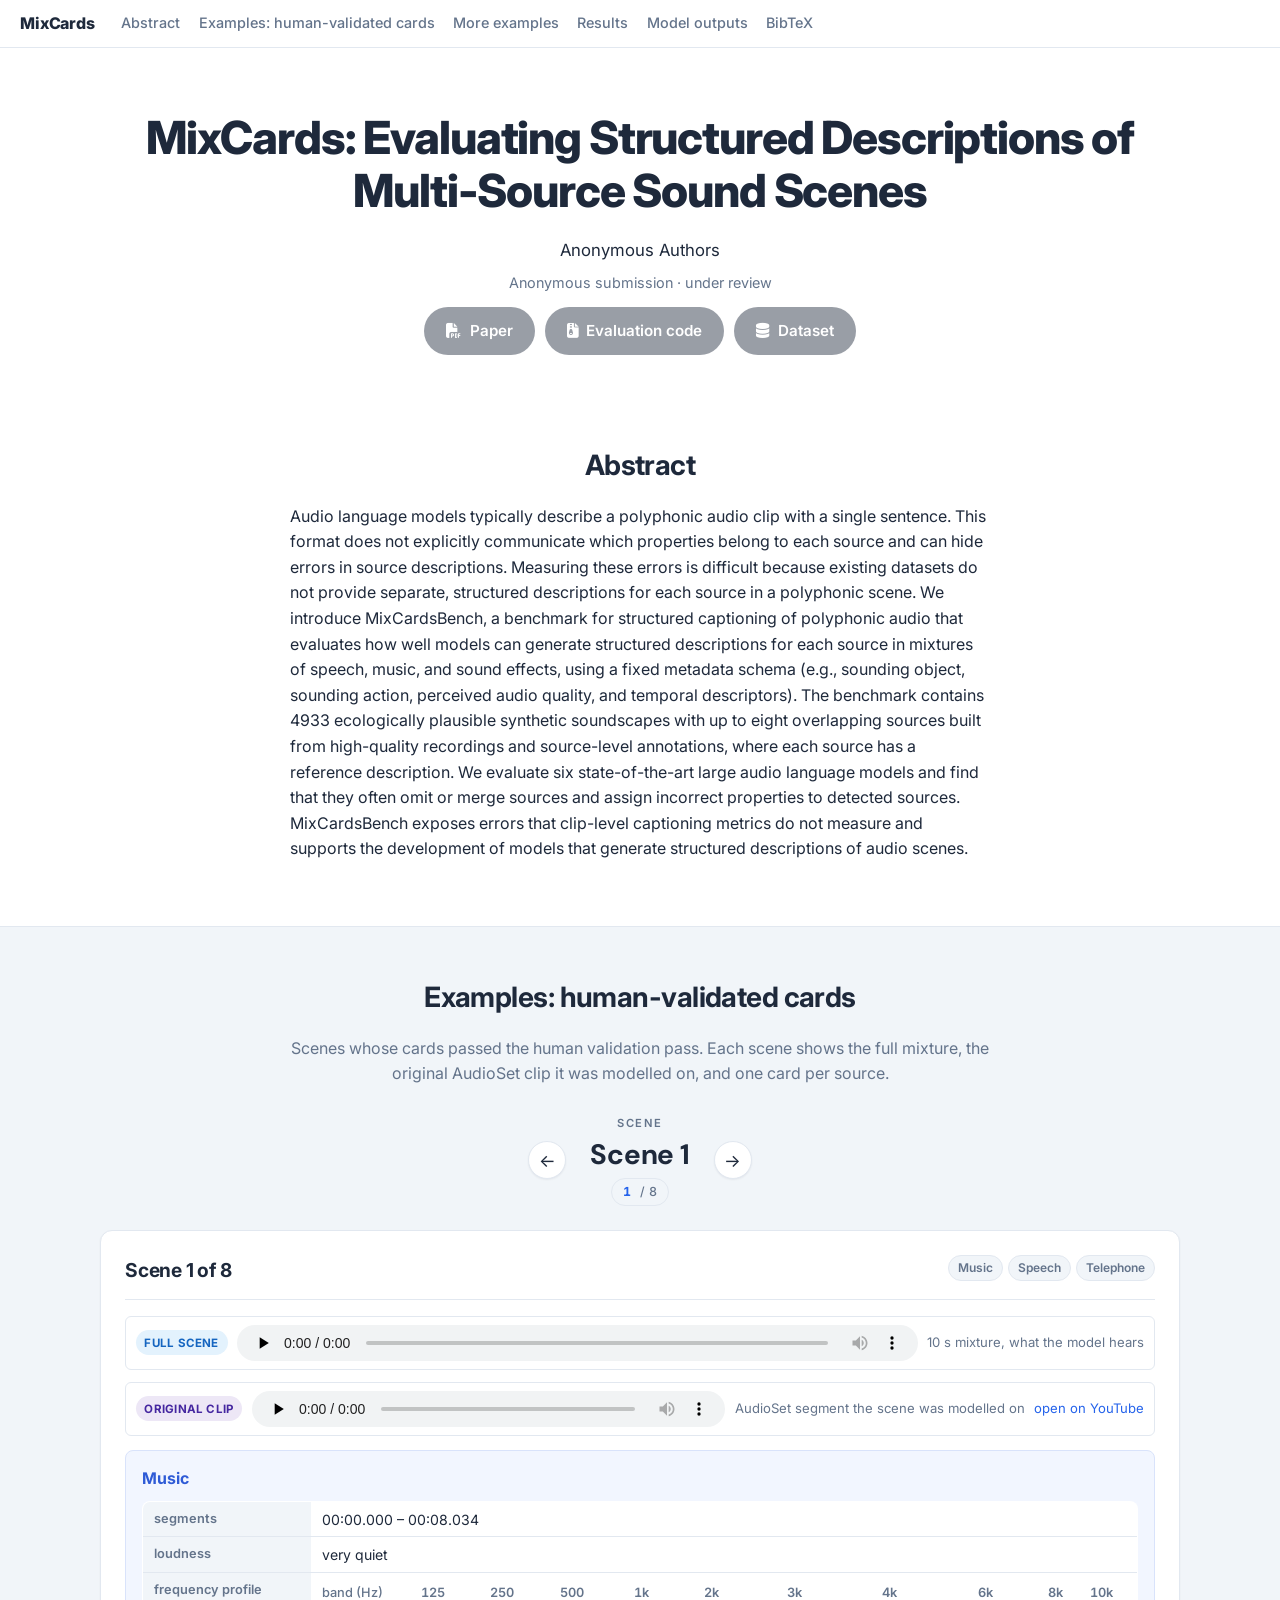
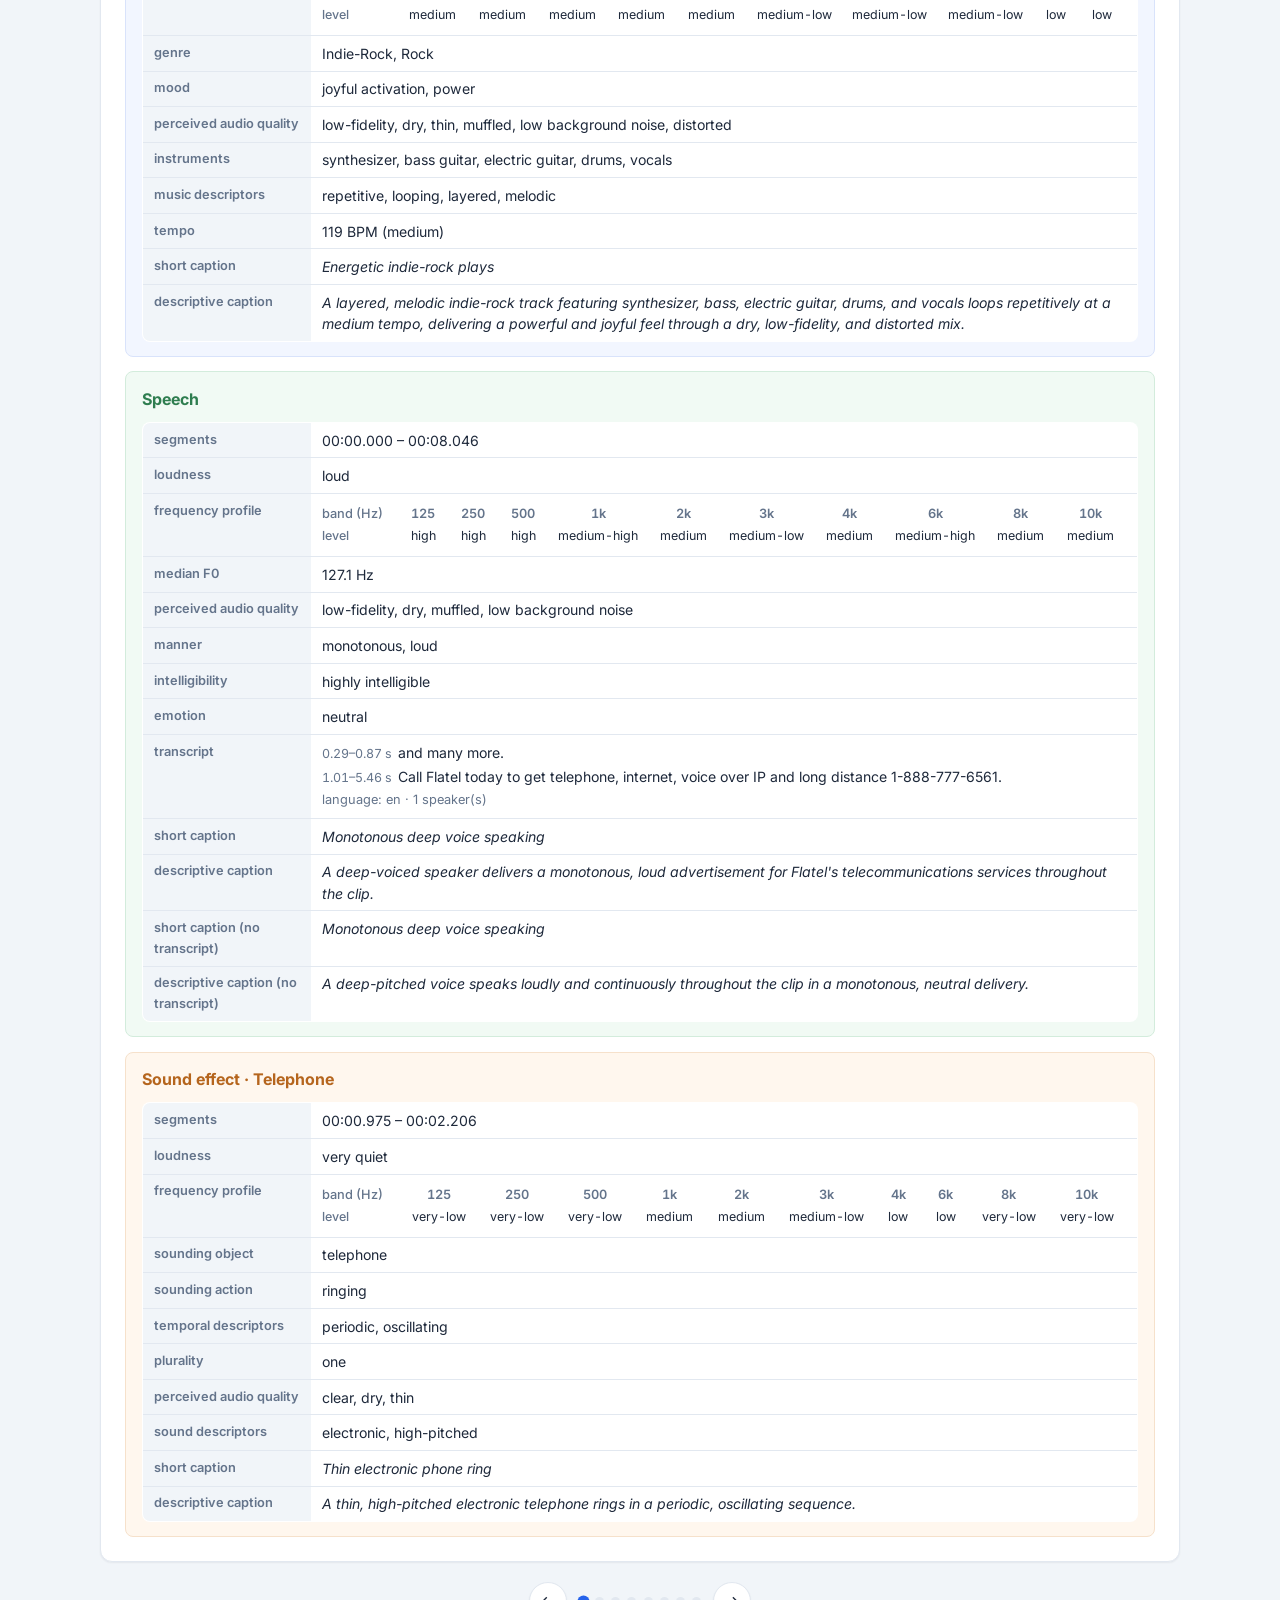
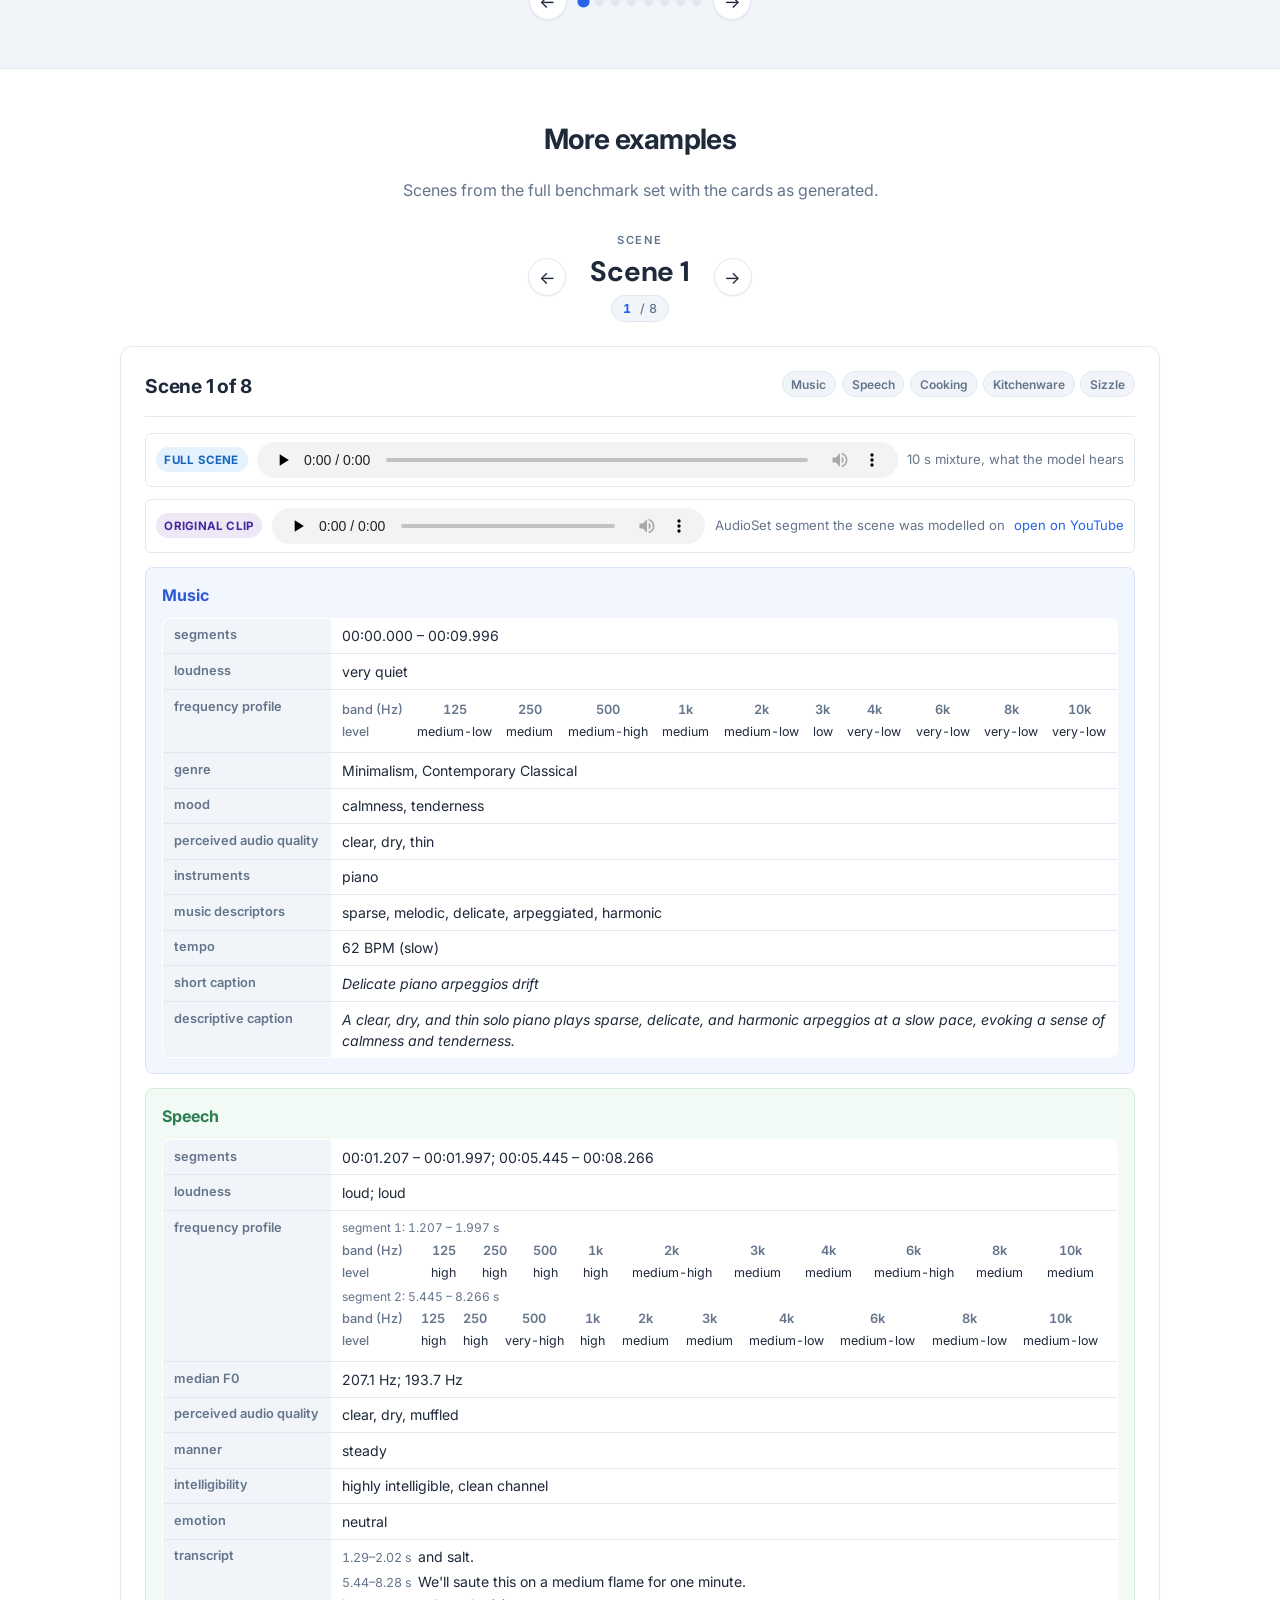
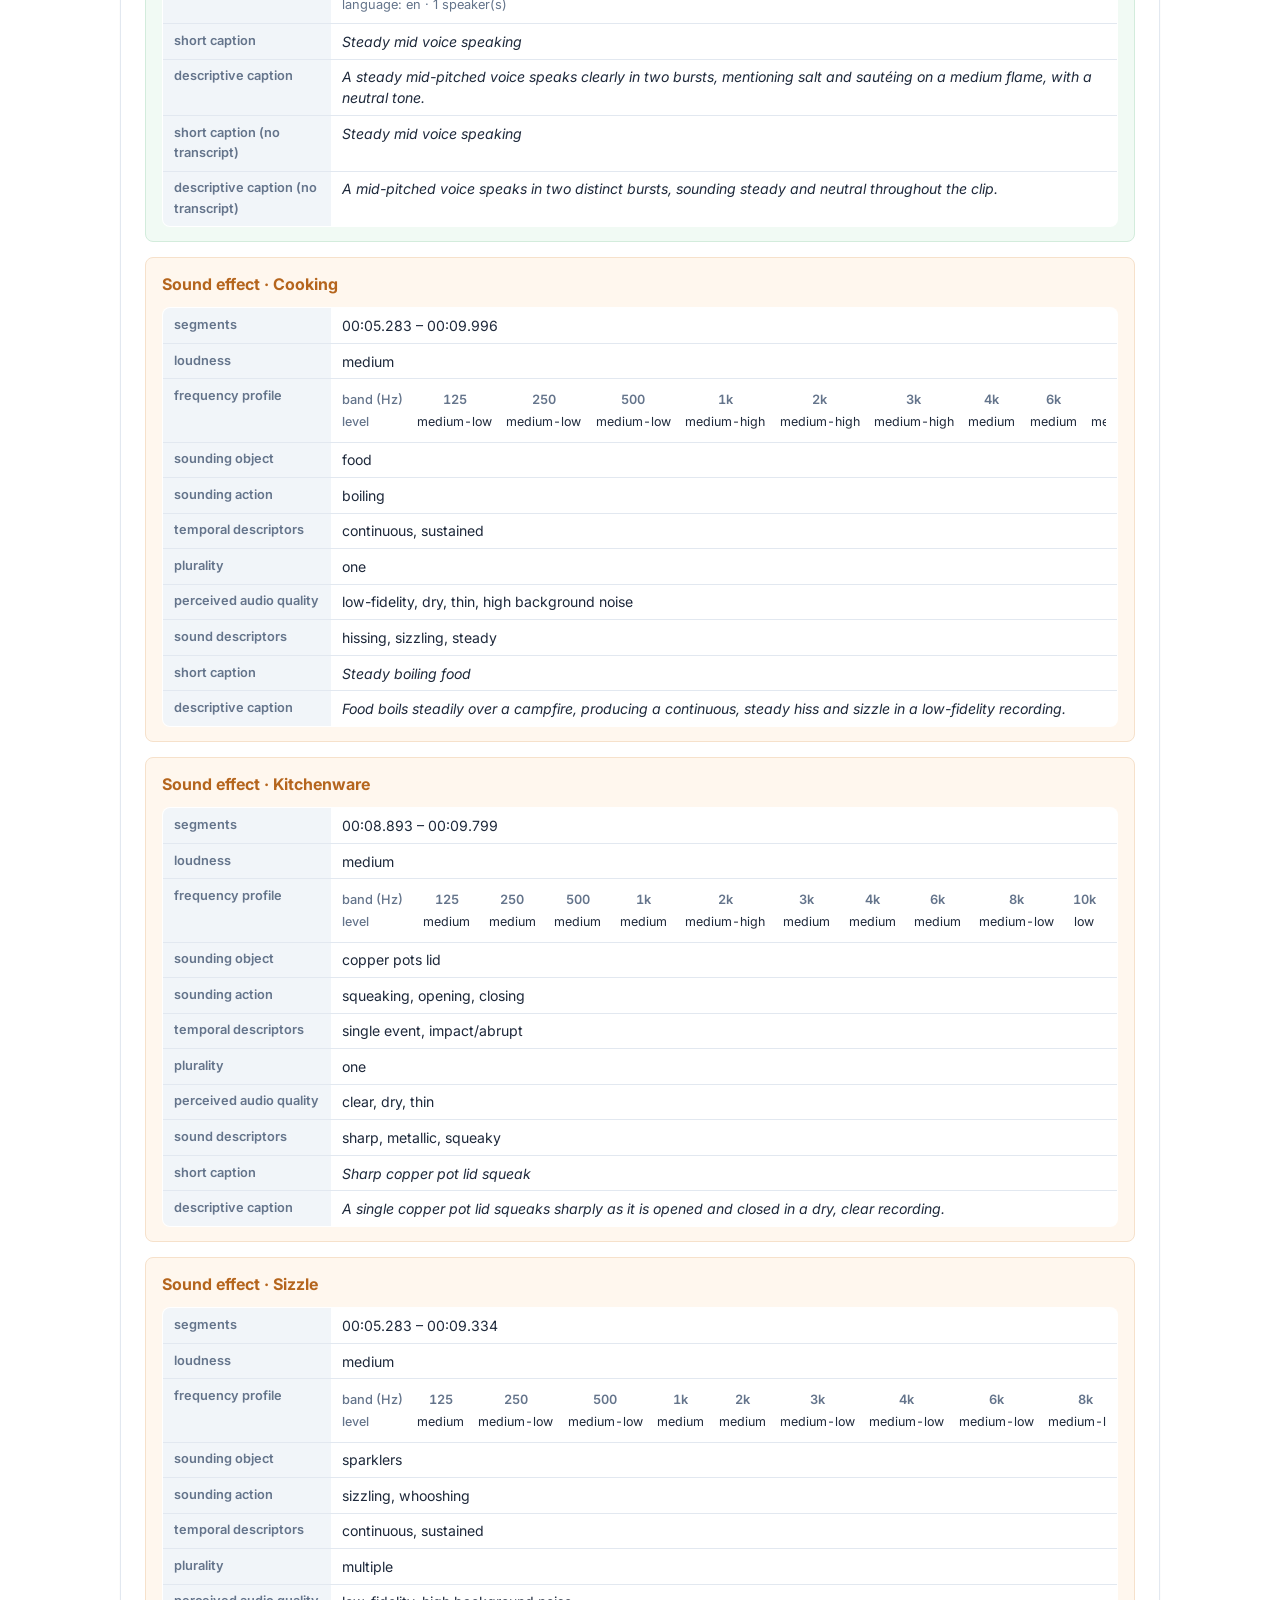
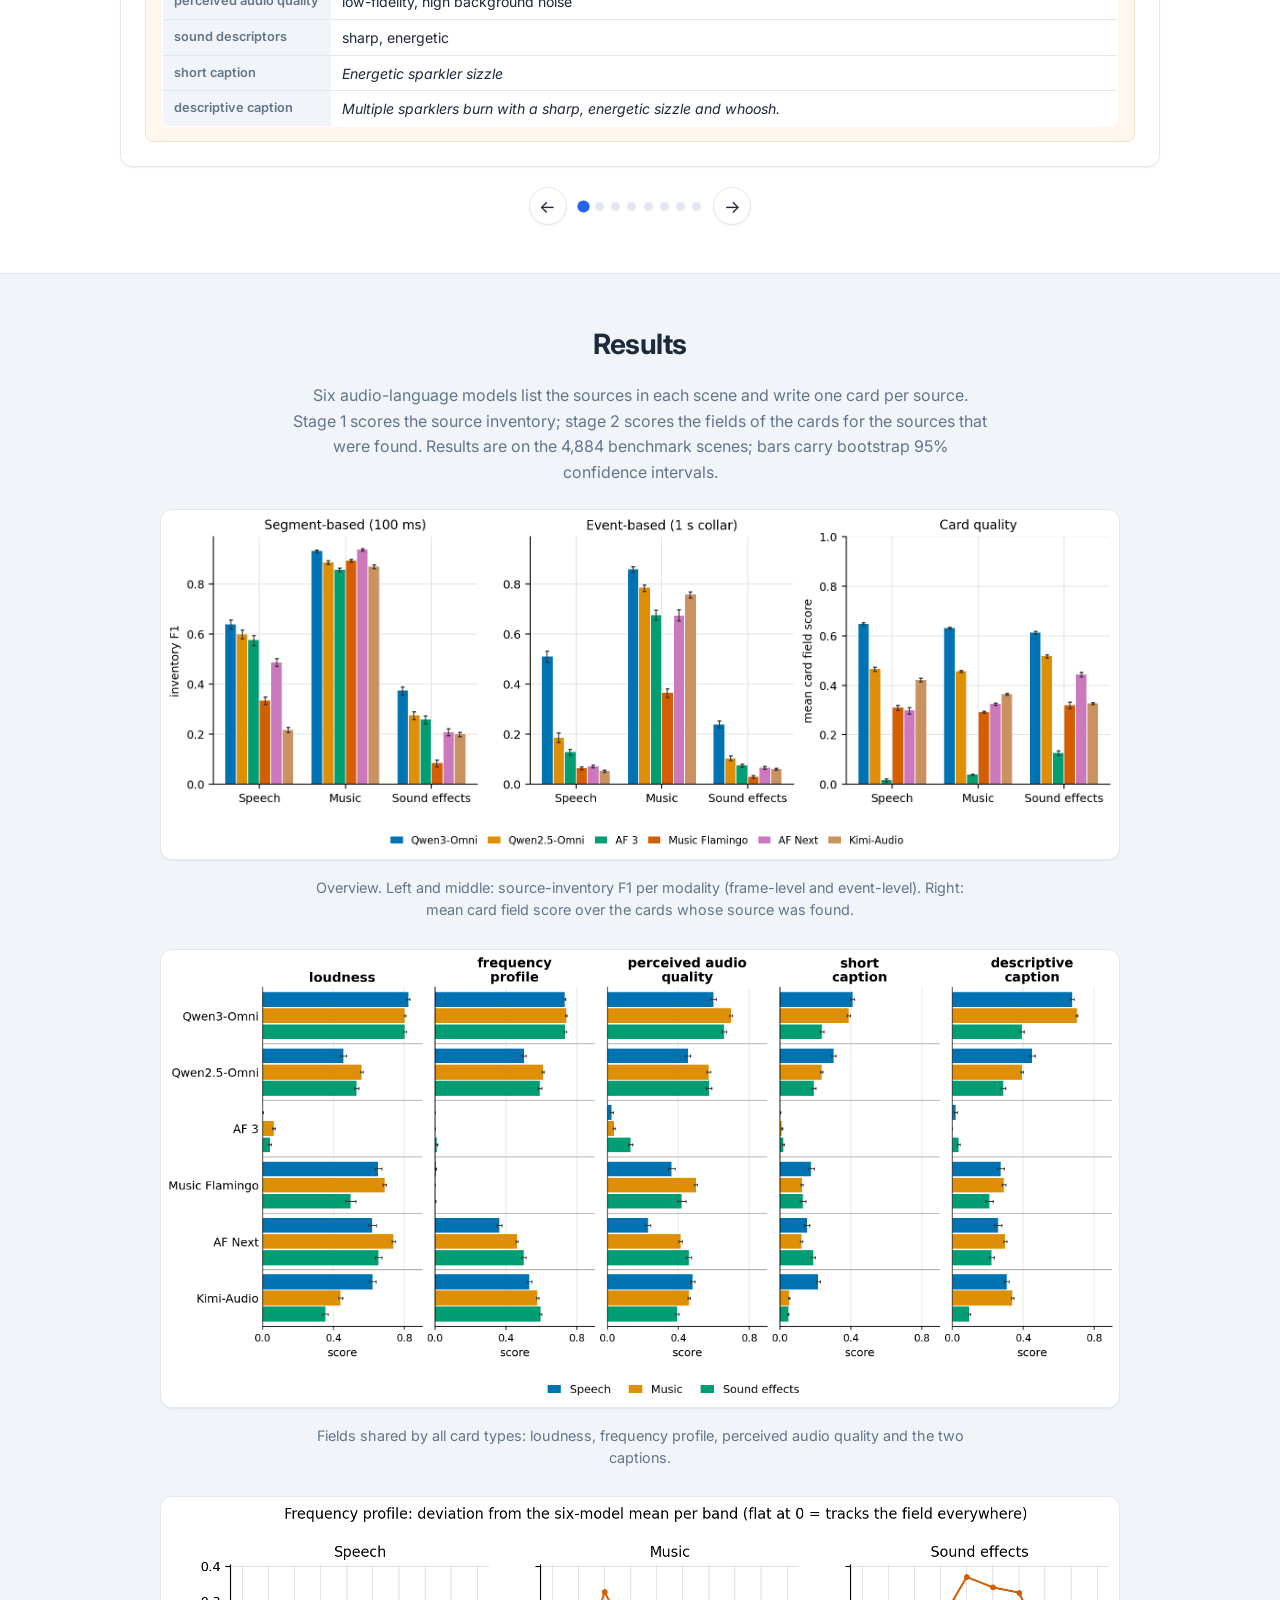
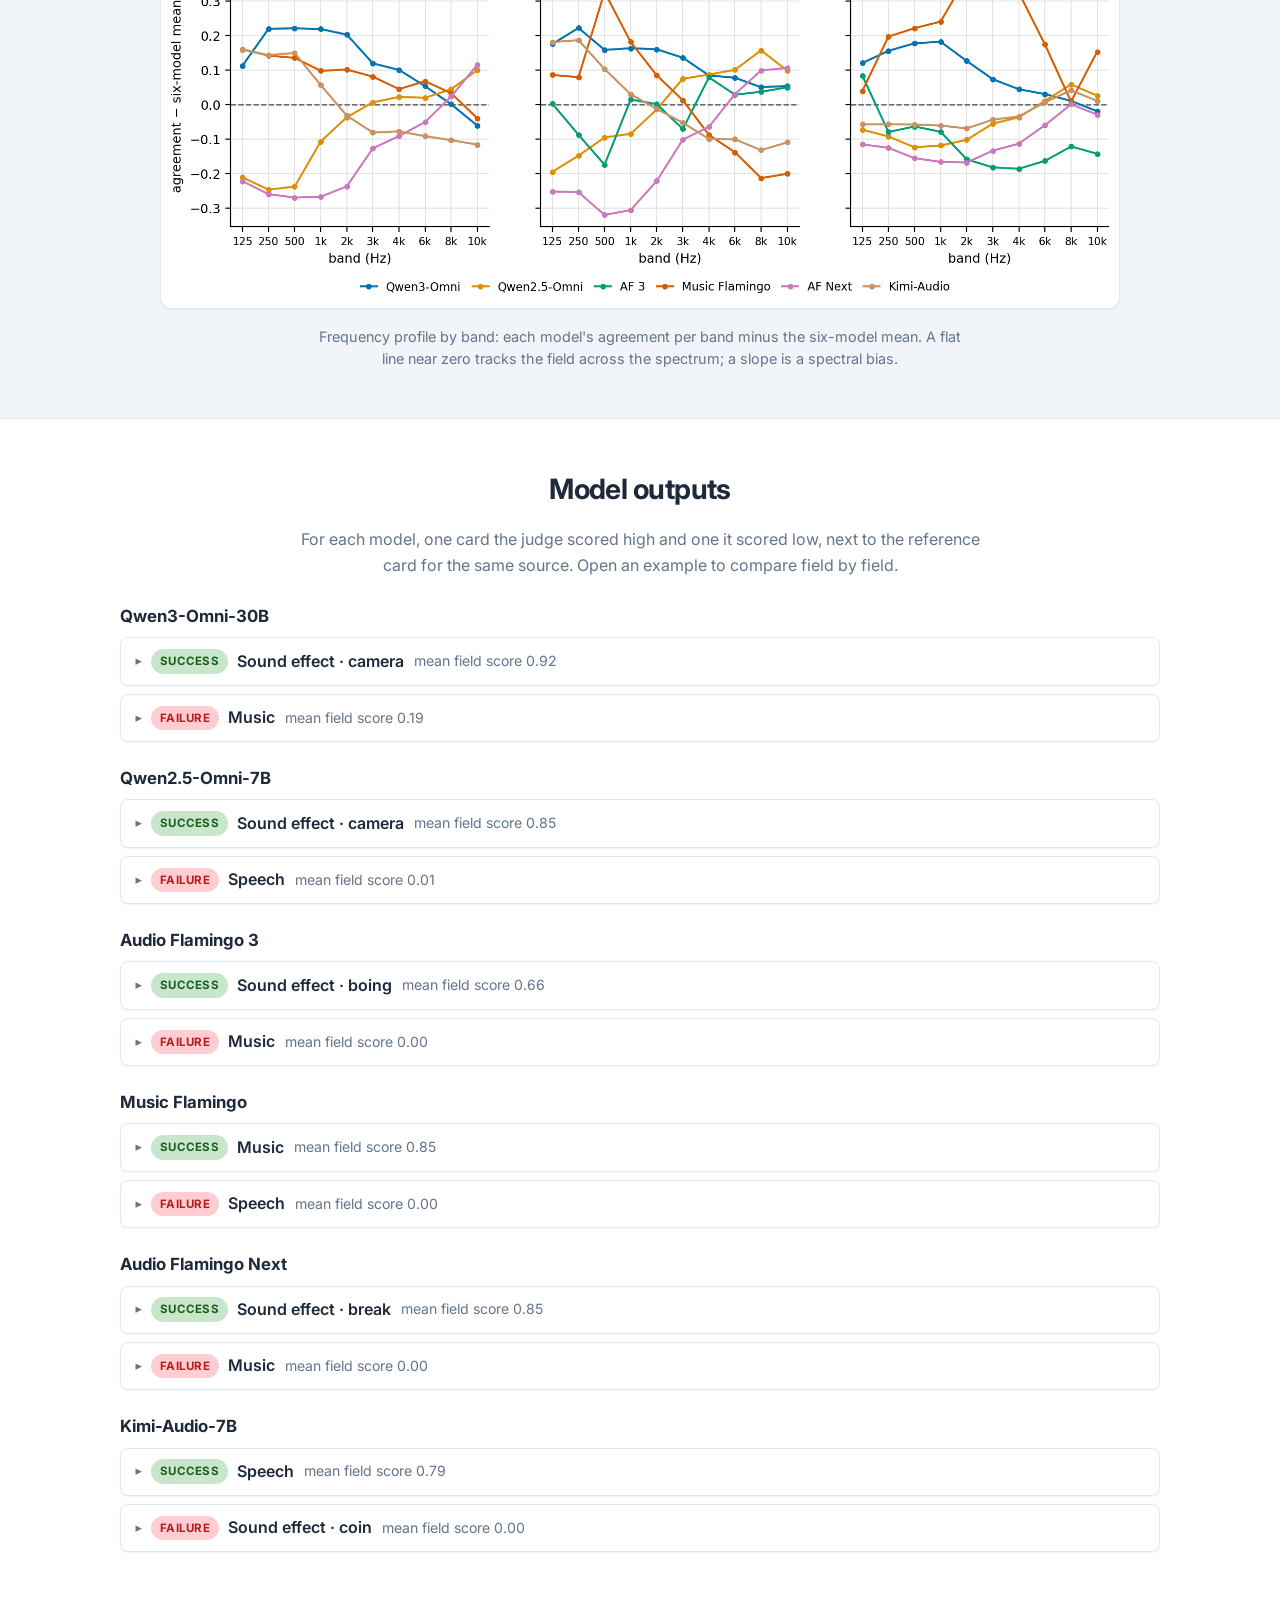
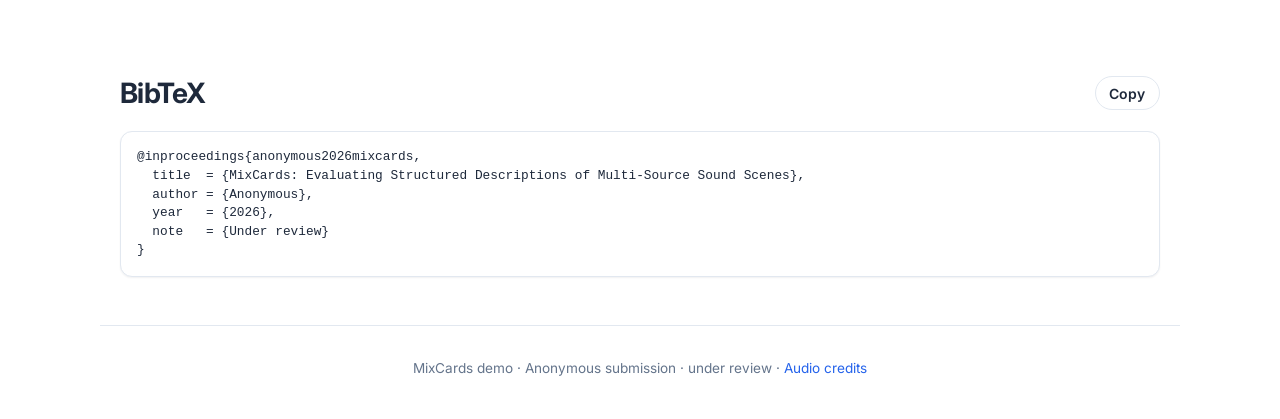
==== commit 5ab294ea: "restore results figures (final 4,884-scene set)" ====
--- a/index.html
+++ b/index.html
@@ -13,7 +13,7 @@
 </head>
 <body>
 <nav class="site-nav" aria-label="Page sections"><div class="nav-inner"><a class="brand" href="#top">MixCards</a><a class="nav-link" href="#abstract">Abstract</a><a class="nav-link" href="#validated">Examples: human-validated cards</a><a class="nav-link" href="#more">More examples</a><a class="nav-link" href="#results">Results</a><a class="nav-link" href="#model-outputs">Model outputs</a><a class="nav-link" href="#citation">BibTeX</a></div></nav><main id="top">
-<section class="hero"><h1 id="page-title" class="publication-title">MixCards: Evaluating Structured Descriptions of Multi-Source Sound Scenes</h1><div class="publication-authors"><span class="author-block">Anonymous Authors</span></div><div class="publication-affiliations"><span class="aff-block">Anonymous submission · under review</span></div><div class="publication-links"><a class="btn-pub is-disabled" href="#" aria-disabled="true" title="coming soon"><span class="icon" aria-hidden="true"><i class="fas fa-file-pdf"></i></span><span class="btn-pub-label">Paper</span></a><a class="btn-pub is-disabled" href="#" aria-disabled="true" title="coming soon"><span class="icon" aria-hidden="true"><i class="fas fa-file-zipper"></i></span><span class="btn-pub-label">Evaluation code</span></a><a class="btn-pub is-disabled" href="#" aria-disabled="true" title="coming soon"><span class="icon" aria-hidden="true"><i class="fas fa-database"></i></span><span class="btn-pub-label">Dataset</span></a></div></section><section id="abstract" class="section"><h2>Abstract</h2><div class="prose"><p>Audio language models typically describe a polyphonic audio clip with a single sentence. This format does not explicitly communicate which properties belong to each source and can hide errors in source descriptions. Measuring these errors is difficult because existing datasets do not provide separate, structured descriptions for each source in a polyphonic scene. We introduce MixCardsBench, a benchmark for structured captioning of polyphonic audio that evaluates how well models can generate structured descriptions for each source in mixtures of speech, music, and sound effects, using a fixed metadata schema (e.g., sounding object, sounding action, perceived audio quality, and temporal descriptors). The benchmark contains 4933 ecologically plausible synthetic soundscapes with up to eight overlapping sources built from high-quality recordings and source-level annotations, where each source has a reference description. We evaluate six state-of-the-art large audio language models and find that they often omit or merge sources and assign incorrect properties to detected sources. MixCardsBench exposes errors that clip-level captioning metrics do not measure and supports the development of models that generate structured descriptions of audio scenes.</p></div></section><section id="validated" class="section section-light"><h2>Examples: human-validated cards</h2><p class="section-lead">Scenes whose cards passed the human validation pass. Each scene shows the full mixture, the original AudioSet clip it was modelled on, and one card per source.</p><div class="examples-carousel" id="validated-carousel" role="region" aria-label="Examples"><div class="examples-header-row"><button type="button" class="examples-arrow examples-arrow-prev" aria-label="Previous example"><span aria-hidden="true">&#8592;</span></button><div class="examples-header"><p class="examples-header-eyebrow">scene</p><p class="examples-header-scale">Scene 1</p><p class="examples-header-counter"><strong>1</strong> / 8</p></div><button type="button" class="examples-arrow examples-arrow-next" aria-label="Next example"><span aria-hidden="true">&#8594;</span></button></div><div class="examples-stage carousel-stage" aria-live="polite"><article class="scenario-card" data-title="Scene 1"><div class="scenario-header"><h3 class="scenario-title">Scene 1 of 8</h3><div class="scene-badges"><span class="speaker-badge">Music</span><span class="speaker-badge">Speech</span><span class="speaker-badge">Telephone</span></div></div><div class="audio-row scene-row"><span class="eq-badge eq-scene">full scene</span><audio controls preload="none" src="audio/scene_7FTYb5K3uxk_22000/mix.mp3"></audio><span class="src-note" style="font-size:.82rem;color:var(--muted)">10 s mixture, what the model hears</span></div><div class="audio-row"><span class="eq-badge eq-src">original clip</span><audio controls preload="none" src="audio/scene_7FTYb5K3uxk_22000/source.mp3"></audio><span class="src-note" style="font-size:.82rem;color:var(--muted)">AudioSet segment the scene was modelled on</span><a class="yt-link" href="https://youtu.be/7FTYb5K3uxk?t=22" target="_blank" rel="noopener noreferrer">open on YouTube</a></div><div class="source-block src-music"><div class="source-title"><h4>Music</h4></div><table class="fields"><tbody><tr><th>segments</th><td>00:00.000 – 00:08.034</td></tr><tr><th>loudness</th><td>very quiet</td></tr><tr><th>frequency profile</th><td><div class="bands-wrap"><table class="bands"><thead><tr><th class="rowlab">band (Hz)</th><th>125</th><th>250</th><th>500</th><th>1k</th><th>2k</th><th>3k</th><th>4k</th><th>6k</th><th>8k</th><th>10k</th></tr></thead><tbody><tr><td class="rowlab">level</td><td>medium</td><td>medium</td><td>medium</td><td>medium</td><td>medium</td><td>medium-low</td><td>medium-low</td><td>medium-low</td><td>low</td><td>low</td></tr></tbody></table></div></td></tr><tr><th>genre</th><td>Indie-Rock, Rock</td></tr><tr><th>mood</th><td>joyful activation, power</td></tr><tr><th>perceived audio quality</th><td>low-fidelity, dry, thin, muffled, low background noise, distorted</td></tr><tr><th>instruments</th><td>synthesizer, bass guitar, electric guitar, drums, vocals</td></tr><tr><th>music descriptors</th><td>repetitive, looping, layered, melodic</td></tr><tr><th>tempo</th><td>119 BPM (medium)</td></tr><tr><th>short caption</th><td><span class="cap">Energetic indie-rock plays</span></td></tr><tr><th>descriptive caption</th><td><span class="cap">A layered, melodic indie-rock track featuring synthesizer, bass, electric guitar, drums, and vocals loops repetitively at a medium tempo, delivering a powerful and joyful feel through a dry, low-fidelity, and distorted mix.</span></td></tr></tbody></table></div><div class="source-block src-speech"><div class="source-title"><h4>Speech</h4></div><table class="fields"><tbody><tr><th>segments</th><td>00:00.000 – 00:08.046</td></tr><tr><th>loudness</th><td>loud</td></tr><tr><th>frequency profile</th><td><div class="bands-wrap"><table class="bands"><thead><tr><th class="rowlab">band (Hz)</th><th>125</th><th>250</th><th>500</th><th>1k</th><th>2k</th><th>3k</th><th>4k</th><th>6k</th><th>8k</th><th>10k</th></tr></thead><tbody><tr><td class="rowlab">level</td><td>high</td><td>high</td><td>high</td><td>medium-high</td><td>medium</td><td>medium-low</td><td>medium</td><td>medium-high</td><td>medium</td><td>medium</td></tr></tbody></table></div></td></tr><tr><th>median F0</th><td>127.1 Hz</td></tr><tr><th>perceived audio quality</th><td>low-fidelity, dry, muffled, low background noise</td></tr><tr><th>manner</th><td>monotonous, loud</td></tr><tr><th>intelligibility</th><td>highly intelligible</td></tr><tr><th>emotion</th><td>neutral</td></tr><tr><th>transcript</th><td><div class="tr-line"><span class="t">0.29–0.87 s</span>and many more.</div><div class="tr-line"><span class="t">1.01–5.46 s</span>Call Flatel today to get telephone, internet, voice over IP and long distance 1-888-777-6561.</div><div class="tr-line" style="color:var(--muted);font-size:.8rem">language: en · 1 speaker(s)</div></td></tr><tr><th>short caption</th><td><span class="cap">Monotonous deep voice speaking</span></td></tr><tr><th>descriptive caption</th><td><span class="cap">A deep-voiced speaker delivers a monotonous, loud advertisement for Flatel&#x27;s telecommunications services throughout the clip.</span></td></tr><tr><th>short caption (no transcript)</th><td><span class="cap">Monotonous deep voice speaking</span></td></tr><tr><th>descriptive caption (no transcript)</th><td><span class="cap">A deep-pitched voice speaks loudly and continuously throughout the clip in a monotonous, neutral delivery.</span></td></tr></tbody></table></div><div class="source-block src-sfx"><div class="source-title"><h4>Sound effect · Telephone</h4></div><table class="fields"><tbody><tr><th>segments</th><td>00:00.975 – 00:02.206</td></tr><tr><th>loudness</th><td>very quiet</td></tr><tr><th>frequency profile</th><td><div class="bands-wrap"><table class="bands"><thead><tr><th class="rowlab">band (Hz)</th><th>125</th><th>250</th><th>500</th><th>1k</th><th>2k</th><th>3k</th><th>4k</th><th>6k</th><th>8k</th><th>10k</th></tr></thead><tbody><tr><td class="rowlab">level</td><td>very-low</td><td>very-low</td><td>very-low</td><td>medium</td><td>medium</td><td>medium-low</td><td>low</td><td>low</td><td>very-low</td><td>very-low</td></tr></tbody></table></div></td></tr><tr><th>sounding object</th><td>telephone</td></tr><tr><th>sounding action</th><td>ringing</td></tr><tr><th>temporal descriptors</th><td>periodic, oscillating</td></tr><tr><th>plurality</th><td>one</td></tr><tr><th>perceived audio quality</th><td>clear, dry, thin</td></tr><tr><th>sound descriptors</th><td>electronic, high-pitched</td></tr><tr><th>short caption</th><td><span class="cap">Thin electronic phone ring</span></td></tr><tr><th>descriptive caption</th><td><span class="cap">A thin, high-pitched electronic telephone rings in a periodic, oscillating sequence.</span></td></tr></tbody></table></div></article><article class="scenario-card" data-title="Scene 2"><div class="scenario-header"><h3 class="scenario-title">Scene 2 of 8</h3><div class="scene-badges"><span class="speaker-badge">Music</span><span class="speaker-badge">Speech</span><span class="speaker-badge">Combustion</span><span class="speaker-badge">Racing</span><span class="speaker-badge">Tire</span></div></div><div class="audio-row scene-row"><span class="eq-badge eq-scene">full scene</span><audio controls preload="none" src="audio/scene_VgvVPVMhRGQ_350000/mix.mp3"></audio><span class="src-note" style="font-size:.82rem;color:var(--muted)">10 s mixture, what the model hears</span></div><div class="audio-row"><span class="eq-badge eq-src">original clip</span><audio controls preload="none" src="audio/scene_VgvVPVMhRGQ_350000/source.mp3"></audio><span class="src-note" style="font-size:.82rem;color:var(--muted)">AudioSet segment the scene was modelled on</span><a class="yt-link" href="https://youtu.be/VgvVPVMhRGQ?t=350" target="_blank" rel="noopener noreferrer">open on YouTube</a></div><div class="source-block src-music"><div class="source-title"><h4>Music</h4></div><table class="fields"><tbody><tr><th>segments</th><td>00:00.000 – 00:09.996</td></tr><tr><th>loudness</th><td>quiet</td></tr><tr><th>frequency profile</th><td><div class="bands-wrap"><table class="bands"><thead><tr><th class="rowlab">band (Hz)</th><th>125</th><th>250</th><th>500</th><th>1k</th><th>2k</th><th>3k</th><th>4k</th><th>6k</th><th>8k</th><th>10k</th></tr></thead><tbody><tr><td class="rowlab">level</td><td>high</td><td>medium-high</td><td>medium-high</td><td>medium</td><td>medium</td><td>medium-low</td><td>medium-low</td><td>medium-low</td><td>medium-low</td><td>medium</td></tr></tbody></table></div></td></tr><tr><th>genre</th><td>Electronic, Ambient, Downtempo</td></tr><tr><th>mood</th><td>nostalgia</td></tr><tr><th>perceived audio quality</th><td>clear, dry, low background noise</td></tr><tr><th>instruments</th><td>synthesizer, drum machine</td></tr><tr><th>music descriptors</th><td>layered, rhythmic, repetitive, synthetic, evolving</td></tr><tr><th>tempo</th><td>87 BPM (slow)</td></tr><tr><th>short caption</th><td><span class="cap">Nostalgic synth loop plays</span></td></tr><tr><th>descriptive caption</th><td><span class="cap">A layered, rhythmic synthesizer and drum machine loop plays at a slow pace, featuring a dry, clear sound with low background noise that evokes a sense of nostalgia.</span></td></tr></tbody></table></div><div class="source-block src-speech"><div class="source-title"><h4>Speech</h4></div><table class="fields"><tbody><tr><th>segments</th><td>00:00.348 – 00:05.317; 00:06.641 – 00:09.996</td></tr><tr><th>loudness</th><td>loud; loud</td></tr><tr><th>frequency profile</th><td><div class="bands-wrap"><table class="bands"><caption>segment 1: 0.348 – 5.317 s</caption><thead><tr><th class="rowlab">band (Hz)</th><th>125</th><th>250</th><th>500</th><th>1k</th><th>2k</th><th>3k</th><th>4k</th><th>6k</th><th>8k</th><th>10k</th></tr></thead><tbody><tr><td class="rowlab">level</td><td>high</td><td>high</td><td>high</td><td>high</td><td>medium-high</td><td>medium</td><td>medium-low</td><td>medium</td><td>medium-low</td><td>low</td></tr></tbody></table></div><div class="bands-wrap"><table class="bands"><caption>segment 2: 6.641 – 9.996 s</caption><thead><tr><th class="rowlab">band (Hz)</th><th>125</th><th>250</th><th>500</th><th>1k</th><th>2k</th><th>3k</th><th>4k</th><th>6k</th><th>8k</th><th>10k</th></tr></thead><tbody><tr><td class="rowlab">level</td><td>high</td><td>high</td><td>high</td><td>high</td><td>medium-high</td><td>medium</td><td>medium</td><td>medium</td><td>medium-low</td><td>medium-low</td></tr></tbody></table></div></td></tr><tr><th>median F0</th><td>112.2 Hz; 115.9 Hz</td></tr><tr><th>perceived audio quality</th><td>clear, dry, thin</td></tr><tr><th>manner</th><td>monotonous, steady</td></tr><tr><th>intelligibility</th><td>highly intelligible</td></tr><tr><th>emotion</th><td>neutral</td></tr><tr><th>transcript</th><td><div class="tr-line"><span class="t">0.23–5.28 s</span>You could hack your friend&#x27;s console dams, creating distractions and triggering the city&#x27;s hass.</div><div class="tr-line"><span class="t">6.80–9.89 s</span>Challenge your console friends to a high-speed race through the streets of</div><div class="tr-line" style="color:var(--muted);font-size:.8rem">language: en · 1 speaker(s)</div></td></tr><tr><th>short caption</th><td><span class="cap">Monotonous deep voice speaking</span></td></tr><tr><th>descriptive caption</th><td><span class="cap">A deep-voiced speaker delivers two steady, monotonous segments about gaming consoles and racing, sounding neutral throughout.</span></td></tr><tr><th>short caption (no transcript)</th><td><span class="cap">Steady deep voice speaking</span></td></tr><tr><th>descriptive caption (no transcript)</th><td><span class="cap">A deep voice speaks in two steady, monotonous bursts throughout the clip, delivered with a neutral tone.</span></td></tr></tbody></table></div><div class="source-block src-sfx"><div class="source-title"><h4>Sound effect · Combustion</h4></div><table class="fields"><tbody><tr><th>segments</th><td>00:00.000 – 00:09.927</td></tr><tr><th>loudness</th><td>medium</td></tr><tr><th>frequency profile</th><td><div class="bands-wrap"><table class="bands"><thead><tr><th class="rowlab">band (Hz)</th><th>125</th><th>250</th><th>500</th><th>1k</th><th>2k</th><th>3k</th><th>4k</th><th>6k</th><th>8k</th><th>10k</th></tr></thead><tbody><tr><td class="rowlab">level</td><td>high</td><td>medium-high</td><td>medium-high</td><td>medium-high</td><td>medium-low</td><td>low</td><td>low</td><td>low</td><td>very-low</td><td>very-low</td></tr></tbody></table></div></td></tr><tr><th>sounding object</th><td>generators</td></tr><tr><th>sounding action</th><td>running</td></tr><tr><th>temporal descriptors</th><td>continuous, sustained</td></tr><tr><th>plurality</th><td>one</td></tr><tr><th>perceived audio quality</th><td>low-fidelity, bass-heavy, low background noise</td></tr><tr><th>sound descriptors</th><td>rumbling, steady, deep</td></tr><tr><th>short caption</th><td><span class="cap">Steady deep generator hum</span></td></tr><tr><th>descriptive caption</th><td><span class="cap">A large gas or diesel generator runs steadily, producing a deep, rumbling hum with low background noise.</span></td></tr></tbody></table></div><div class="source-block src-sfx"><div class="source-title"><h4>Sound effect · Racing</h4></div><table class="fields"><tbody><tr><th>segments</th><td>00:00.000 – 00:09.996</td></tr><tr><th>loudness</th><td>medium</td></tr><tr><th>frequency profile</th><td><div class="bands-wrap"><table class="bands"><thead><tr><th class="rowlab">band (Hz)</th><th>125</th><th>250</th><th>500</th><th>1k</th><th>2k</th><th>3k</th><th>4k</th><th>6k</th><th>8k</th><th>10k</th></tr></thead><tbody><tr><td class="rowlab">level</td><td>medium-low</td><td>medium</td><td>medium</td><td>medium-low</td><td>medium-low</td><td>low</td><td>low</td><td>very-low</td><td>very-low</td><td>very-low</td></tr></tbody></table></div></td></tr><tr><th>sounding object</th><td>racecar</td></tr><tr><th>sounding action</th><td>passing</td></tr><tr><th>temporal descriptors</th><td>single event, fade out, rising</td></tr><tr><th>plurality</th><td>one</td></tr><tr><th>perceived audio quality</th><td>high-fidelity, dry, bass-heavy, low background noise</td></tr><tr><th>sound descriptors</th><td>rushing, deep, powerful, low-pitched</td></tr><tr><th>short caption</th><td><span class="cap">Deep rushing racecar pass</span></td></tr><tr><th>descriptive caption</th><td><span class="cap">A single racecar passes by at high speed, its deep and powerful engine tone rising and then fading out in a dry, high-fidelity recording.</span></td></tr></tbody></table></div><div class="source-block src-sfx"><div class="source-title"><h4>Sound effect · Tire</h4></div><table class="fields"><tbody><tr><th>segments</th><td>00:04.818 – 00:08.150</td></tr><tr><th>loudness</th><td>medium</td></tr><tr><th>frequency profile</th><td><div class="bands-wrap"><table class="bands"><thead><tr><th class="rowlab">band (Hz)</th><th>125</th><th>250</th><th>500</th><th>1k</th><th>2k</th><th>3k</th><th>4k</th><th>6k</th><th>8k</th><th>10k</th></tr></thead><tbody><tr><td class="rowlab">level</td><td>medium</td><td>medium</td><td>medium</td><td>medium</td><td>medium</td><td>medium</td><td>medium-low</td><td>medium-low</td><td>low</td><td>low</td></tr></tbody></table></div></td></tr><tr><th>sounding object</th><td>tire</td></tr><tr><th>sounding action</th><td>crackling</td></tr><tr><th>temporal descriptors</th><td>single event</td></tr><tr><th>plurality</th><td>one</td></tr><tr><th>perceived audio quality</th><td>dry, low background noise</td></tr><tr><th>sound descriptors</th><td>splashing, wet</td></tr><tr><th>short caption</th><td><span class="cap">Wet tire crackling</span></td></tr><tr><th>descriptive caption</th><td><span class="cap">A tire crackles and splashes on a rain-soaked road.</span></td></tr></tbody></table></div></article><article class="scenario-card" data-title="Scene 3"><div class="scenario-header"><h3 class="scenario-title">Scene 3 of 8</h3><div class="scene-badges"><span class="speaker-badge">Music</span><span class="speaker-badge">Speech</span><span class="speaker-badge">Horse</span></div></div><div class="audio-row scene-row"><span class="eq-badge eq-scene">full scene</span><audio controls preload="none" src="audio/scene_-0jeONf82dE_21000/mix.mp3"></audio><span class="src-note" style="font-size:.82rem;color:var(--muted)">10 s mixture, what the model hears</span></div><div class="audio-row"><span class="eq-badge eq-src">original clip</span><audio controls preload="none" src="audio/scene_-0jeONf82dE_21000/source.mp3"></audio><span class="src-note" style="font-size:.82rem;color:var(--muted)">AudioSet segment the scene was modelled on</span><a class="yt-link" href="https://youtu.be/-0jeONf82dE?t=21" target="_blank" rel="noopener noreferrer">open on YouTube</a></div><div class="source-block src-music"><div class="source-title"><h4>Music</h4></div><table class="fields"><tbody><tr><th>segments</th><td>00:02.984 – 00:09.160</td></tr><tr><th>loudness</th><td>quiet</td></tr><tr><th>frequency profile</th><td><div class="bands-wrap"><table class="bands"><thead><tr><th class="rowlab">band (Hz)</th><th>125</th><th>250</th><th>500</th><th>1k</th><th>2k</th><th>3k</th><th>4k</th><th>6k</th><th>8k</th><th>10k</th></tr></thead><tbody><tr><td class="rowlab">level</td><td>high</td><td>medium</td><td>medium</td><td>medium-low</td><td>medium-low</td><td>medium-low</td><td>medium-low</td><td>medium-low</td><td>low</td><td>medium-low</td></tr></tbody></table></div></td></tr><tr><th>genre</th><td>Hip-Hop, Trip-Hop</td></tr><tr><th>mood</th><td>nostalgia, tenderness</td></tr><tr><th>perceived audio quality</th><td>clear, dry, bass-heavy, low background noise</td></tr><tr><th>instruments</th><td>drums, bass guitar, electric piano</td></tr><tr><th>music descriptors</th><td>groovy, repetitive, layered, warm, looping</td></tr><tr><th>tempo</th><td>90 BPM (slow)</td></tr><tr><th>short caption</th><td><span class="cap">Warm hip-hop groove plays</span></td></tr><tr><th>descriptive caption</th><td><span class="cap">A warm, layered hip-hop groove featuring drums, bass guitar, and electric piano loops at a slow pace, starting after a brief silence with a clear, dry, and bass-heavy sound.</span></td></tr></tbody></table></div><div class="source-block src-speech"><div class="source-title"><h4>Speech</h4></div><table class="fields"><tbody><tr><th>segments</th><td>00:00.801 – 00:07.152; 00:08.290 – 00:09.149</td></tr><tr><th>loudness</th><td>medium; medium</td></tr><tr><th>frequency profile</th><td><div class="bands-wrap"><table class="bands"><caption>segment 1: 0.801 – 7.152 s</caption><thead><tr><th class="rowlab">band (Hz)</th><th>125</th><th>250</th><th>500</th><th>1k</th><th>2k</th><th>3k</th><th>4k</th><th>6k</th><th>8k</th><th>10k</th></tr></thead><tbody><tr><td class="rowlab">level</td><td>medium-high</td><td>high</td><td>high</td><td>medium-high</td><td>medium</td><td>medium-low</td><td>medium</td><td>medium-low</td><td>medium-low</td><td>medium-low</td></tr></tbody></table></div><div class="bands-wrap"><table class="bands"><caption>segment 2: 8.29 – 9.149 s</caption><thead><tr><th class="rowlab">band (Hz)</th><th>125</th><th>250</th><th>500</th><th>1k</th><th>2k</th><th>3k</th><th>4k</th><th>6k</th><th>8k</th><th>10k</th></tr></thead><tbody><tr><td class="rowlab">level</td><td>medium-high</td><td>medium-high</td><td>high</td><td>medium-high</td><td>medium</td><td>medium-low</td><td>medium-low</td><td>low</td><td>low</td><td>low</td></tr></tbody></table></div></td></tr><tr><th>median F0</th><td>135.4 Hz; 106.9 Hz</td></tr><tr><th>perceived audio quality</th><td>low-fidelity, dry, muffled, low background noise</td></tr><tr><th>manner</th><td>resonant, slow, gravelly</td></tr><tr><th>intelligibility</th><td>highly intelligible</td></tr><tr><th>emotion</th><td>excited/happy</td></tr><tr><th>transcript</th><td><div class="tr-line"><span class="t">0.79–2.08 s</span>Do you smell barbecue?</div><div class="tr-line"><span class="t">2.56–5.85 s</span>Oh, fresh, smooth, real, Bud Light.</div><div class="tr-line"><span class="t">6.11–8.97 s</span>Cool, a rocket sl- It&#x27;s all here.</div><div class="tr-line" style="color:var(--muted);font-size:.8rem">language: en · 1 speaker(s)</div></td></tr><tr><th>short caption</th><td><span class="cap">Gravelly deep voice speaking</span></td></tr><tr><th>descriptive caption</th><td><span class="cap">A gravelly deep voice speaks slowly and resonantly throughout the clip, sounding excited and happy while mentioning barbecue and Bud Light.</span></td></tr><tr><th>short caption (no transcript)</th><td><span class="cap">Gravelly deep voice speaking</span></td></tr><tr><th>descriptive caption (no transcript)</th><td><span class="cap">A gravelly deep voice speaks in two segments, a longer stretch in the middle and a brief remark at the end, delivered in a slow, resonant manner that sounds excited and happy.</span></td></tr></tbody></table></div><div class="source-block src-sfx"><div class="source-title"><h4>Sound effect · Horse</h4></div><table class="fields"><tbody><tr><th>segments</th><td>00:00.000 – 00:00.824; 00:06.803 – 00:07.953</td></tr><tr><th>loudness</th><td>quiet; quiet</td></tr><tr><th>frequency profile</th><td><div class="bands-wrap"><table class="bands"><caption>segment 1: 0.0 – 0.824 s</caption><thead><tr><th class="rowlab">band (Hz)</th><th>125</th><th>250</th><th>500</th><th>1k</th><th>2k</th><th>3k</th><th>4k</th><th>6k</th><th>8k</th><th>10k</th></tr></thead><tbody><tr><td class="rowlab">level</td><td>very-low</td><td>low</td><td>medium-low</td><td>medium</td><td>medium-high</td><td>medium-high</td><td>medium</td><td>low</td><td>very-low</td><td>very-low</td></tr></tbody></table></div><div class="bands-wrap"><table class="bands"><caption>segment 2: 6.803 – 7.953 s</caption><thead><tr><th class="rowlab">band (Hz)</th><th>125</th><th>250</th><th>500</th><th>1k</th><th>2k</th><th>3k</th><th>4k</th><th>6k</th><th>8k</th><th>10k</th></tr></thead><tbody><tr><td class="rowlab">level</td><td>medium</td><td>medium</td><td>medium-high</td><td>medium-high</td><td>medium-high</td><td>medium</td><td>medium</td><td>medium-low</td><td>low</td><td>low</td></tr></tbody></table></div></td></tr><tr><th>sounding object</th><td>horse</td></tr><tr><th>sounding action</th><td>snorting</td></tr><tr><th>temporal descriptors</th><td>intermittent, impact/abrupt</td></tr><tr><th>plurality</th><td>multiple</td></tr><tr><th>perceived audio quality</th><td>clear, dry, harsh</td></tr><tr><th>sound descriptors</th><td>sharp, forceful, guttural</td></tr><tr><th>short caption</th><td><span class="cap">Sharp, forceful horse snorts</span></td></tr><tr><th>descriptive caption</th><td><span class="cap">Multiple horses snort sharply and forcefully in a dry, clear recording with a harsh tone.</span></td></tr></tbody></table></div></article><article class="scenario-card" data-title="Scene 4"><div class="scenario-header"><h3 class="scenario-title">Scene 4 of 8</h3><div class="scene-badges"><span class="speaker-badge">Music</span><span class="speaker-badge">Speech</span><span class="speaker-badge">Applause</span></div></div><div class="audio-row scene-row"><span class="eq-badge eq-scene">full scene</span><audio controls preload="none" src="audio/scene_Ny8-G8EoWOw_10000/mix.mp3"></audio><span class="src-note" style="font-size:.82rem;color:var(--muted)">10 s mixture, what the model hears</span></div><div class="audio-row"><span class="eq-badge eq-src">original clip</span><audio controls preload="none" src="audio/scene_Ny8-G8EoWOw_10000/source.mp3"></audio><span class="src-note" style="font-size:.82rem;color:var(--muted)">AudioSet segment the scene was modelled on</span><a class="yt-link" href="https://youtu.be/Ny8-G8EoWOw?t=10" target="_blank" rel="noopener noreferrer">open on YouTube</a></div><div class="source-block src-music"><div class="source-title"><h4>Music</h4></div><table class="fields"><tbody><tr><th>segments</th><td>00:03.019 – 00:05.375</td></tr><tr><th>loudness</th><td>quiet</td></tr><tr><th>frequency profile</th><td><div class="bands-wrap"><table class="bands"><thead><tr><th class="rowlab">band (Hz)</th><th>125</th><th>250</th><th>500</th><th>1k</th><th>2k</th><th>3k</th><th>4k</th><th>6k</th><th>8k</th><th>10k</th></tr></thead><tbody><tr><td class="rowlab">level</td><td>medium-high</td><td>medium-high</td><td>medium-high</td><td>medium</td><td>medium</td><td>medium-low</td><td>low</td><td>very-low</td><td>very-low</td><td>very-low</td></tr></tbody></table></div></td></tr><tr><th>genre</th><td>Experimental Pop</td></tr><tr><th>mood</th><td>nostalgia</td></tr><tr><th>perceived audio quality</th><td>clear, dry, thin</td></tr><tr><th>instruments</th><td>synthesizer</td></tr><tr><th>music descriptors</th><td>synthetic, evolving, harmonic</td></tr><tr><th>tempo</th><td>150 BPM (very fast)</td></tr><tr><th>short caption</th><td><span class="cap">Nostalgic synth evolves</span></td></tr><tr><th>descriptive caption</th><td><span class="cap">A clear, dry, and thin synthesizer plays a harmonic, evolving, and synthetic melody at a very fast pace, appearing briefly in the middle of the clip.</span></td></tr></tbody></table></div><div class="source-block src-speech"><div class="source-title"><h4>Speech</h4></div><table class="fields"><tbody><tr><th>segments</th><td>00:00.000 – 00:02.485; 00:04.516 – 00:09.996</td></tr><tr><th>loudness</th><td>medium; quiet</td></tr><tr><th>frequency profile</th><td><div class="bands-wrap"><table class="bands"><caption>segment 1: 0.0 – 2.485 s</caption><thead><tr><th class="rowlab">band (Hz)</th><th>125</th><th>250</th><th>500</th><th>1k</th><th>2k</th><th>3k</th><th>4k</th><th>6k</th><th>8k</th><th>10k</th></tr></thead><tbody><tr><td class="rowlab">level</td><td>high</td><td>medium-high</td><td>medium-high</td><td>medium</td><td>medium-low</td><td>low</td><td>medium-low</td><td>low</td><td>very-low</td><td>very-low</td></tr></tbody></table></div><div class="bands-wrap"><table class="bands"><caption>segment 2: 4.516 – 9.996 s</caption><thead><tr><th class="rowlab">band (Hz)</th><th>125</th><th>250</th><th>500</th><th>1k</th><th>2k</th><th>3k</th><th>4k</th><th>6k</th><th>8k</th><th>10k</th></tr></thead><tbody><tr><td class="rowlab">level</td><td>medium-high</td><td>medium-high</td><td>medium-high</td><td>medium</td><td>medium-low</td><td>medium-low</td><td>medium-low</td><td>medium-low</td><td>low</td><td>low</td></tr></tbody></table></div></td></tr><tr><th>median F0</th><td>81.9 Hz; 83.4 Hz</td></tr><tr><th>perceived audio quality</th><td>low-fidelity, dry, muffled, bass-heavy, low background noise</td></tr><tr><th>manner</th><td>monotonous, clear, slow</td></tr><tr><th>intelligibility</th><td>highly intelligible</td></tr><tr><th>emotion</th><td>neutral</td></tr><tr><th>transcript</th><td><div class="tr-line"><span class="t">0.17–9.81 s</span>just by clapping clap on the music it&#x27;s easy just plug the clapper into any household outlet then plug in your lam tv</div><div class="tr-line" style="color:var(--muted);font-size:.8rem">language: en · 1 speaker(s)</div></td></tr><tr><th>short caption</th><td><span class="cap">Monotonous deep voice speaking</span></td></tr><tr><th>descriptive caption</th><td><span class="cap">A deep voice speaks in a monotonous, clear, and slow delivery throughout the clip, explaining how to use a clapper device.</span></td></tr><tr><th>short caption (no transcript)</th><td><span class="cap">Monotonous deep voice speaking</span></td></tr><tr><th>descriptive caption (no transcript)</th><td><span class="cap">A deep voice speaks in two segments with a monotonous, clear, and slow delivery, sounding neutral throughout.</span></td></tr></tbody></table></div><div class="source-block src-sfx"><div class="source-title"><h4>Sound effect · Applause</h4></div><table class="fields"><tbody><tr><th>segments</th><td>00:01.765 – 00:03.204</td></tr><tr><th>loudness</th><td>quiet</td></tr><tr><th>frequency profile</th><td><div class="bands-wrap"><table class="bands"><thead><tr><th class="rowlab">band (Hz)</th><th>125</th><th>250</th><th>500</th><th>1k</th><th>2k</th><th>3k</th><th>4k</th><th>6k</th><th>8k</th><th>10k</th></tr></thead><tbody><tr><td class="rowlab">level</td><td>very-low</td><td>medium-low</td><td>medium</td><td>medium</td><td>medium</td><td>medium-low</td><td>medium-low</td><td>medium-low</td><td>medium-low</td><td>medium-low</td></tr></tbody></table></div></td></tr><tr><th>sounding object</th><td>hands</td></tr><tr><th>sounding action</th><td>clapping</td></tr><tr><th>temporal descriptors</th><td>rhythmic, impact/abrupt</td></tr><tr><th>plurality</th><td>multiple</td></tr><tr><th>perceived audio quality</th><td>clear, dry, thin</td></tr><tr><th>sound descriptors</th><td>sharp</td></tr><tr><th>short caption</th><td><span class="cap">Sharp rhythmic group clapping</span></td></tr><tr><th>descriptive caption</th><td><span class="cap">Multiple hands clap sharply and rhythmically in a dry, clear recording.</span></td></tr></tbody></table></div></article><article class="scenario-card" data-title="Scene 5"><div class="scenario-header"><h3 class="scenario-title">Scene 5 of 8</h3><div class="scene-badges"><span class="speaker-badge">Music</span><span class="speaker-badge">Speech</span><span class="speaker-badge">Misc</span></div></div><div class="audio-row scene-row"><span class="eq-badge eq-scene">full scene</span><audio controls preload="none" src="audio/scene_j6mYzEsAFVo_90000/mix.mp3"></audio><span class="src-note" style="font-size:.82rem;color:var(--muted)">10 s mixture, what the model hears</span></div><div class="audio-row"><span class="eq-badge eq-src">original clip</span><audio controls preload="none" src="audio/scene_j6mYzEsAFVo_90000/source.mp3"></audio><span class="src-note" style="font-size:.82rem;color:var(--muted)">AudioSet segment the scene was modelled on</span><a class="yt-link" href="https://youtu.be/j6mYzEsAFVo?t=90" target="_blank" rel="noopener noreferrer">open on YouTube</a></div><div class="source-block src-music"><div class="source-title"><h4>Music</h4></div><table class="fields"><tbody><tr><th>segments</th><td>00:02.554 – 00:03.704; 00:04.876 – 00:09.996</td></tr><tr><th>loudness</th><td>quiet; quiet</td></tr><tr><th>frequency profile</th><td><div class="bands-wrap"><table class="bands"><caption>segment 1: 2.554 – 3.704 s</caption><thead><tr><th class="rowlab">band (Hz)</th><th>125</th><th>250</th><th>500</th><th>1k</th><th>2k</th><th>3k</th><th>4k</th><th>6k</th><th>8k</th><th>10k</th></tr></thead><tbody><tr><td class="rowlab">level</td><td>very-low</td><td>low</td><td>medium</td><td>medium</td><td>medium-high</td><td>medium</td><td>medium</td><td>medium-low</td><td>low</td><td>low</td></tr></tbody></table></div><div class="bands-wrap"><table class="bands"><caption>segment 2: 4.876 – 9.996 s</caption><thead><tr><th class="rowlab">band (Hz)</th><th>125</th><th>250</th><th>500</th><th>1k</th><th>2k</th><th>3k</th><th>4k</th><th>6k</th><th>8k</th><th>10k</th></tr></thead><tbody><tr><td class="rowlab">level</td><td>medium-low</td><td>low</td><td>medium</td><td>medium-high</td><td>medium-high</td><td>medium-low</td><td>medium</td><td>medium-low</td><td>medium-low</td><td>medium-low</td></tr></tbody></table></div></td></tr><tr><th>genre</th><td>Field Recordings, Experimental</td></tr><tr><th>mood</th><td>tension</td></tr><tr><th>perceived audio quality</th><td>low-fidelity, thin</td></tr><tr><th>instruments</th><td>vocals</td></tr><tr><th>music descriptors</th><td>glitchy, detuned, rapid</td></tr><tr><th>tempo</th><td>no tempo</td></tr><tr><th>short caption</th><td><span class="cap">Glitchy experimental vocals stutter</span></td></tr><tr><th>descriptive caption</th><td><span class="cap">A thin, low-fidelity vocal performance unfolds in two brief, rapid bursts, characterized by glitchy and detuned textures that create a sense of tension within an experimental field recording context.</span></td></tr></tbody></table></div><div class="source-block src-speech"><div class="source-title"><h4>Speech</h4></div><table class="fields"><tbody><tr><th>segments</th><td>00:00.000 – 00:01.858; 00:03.727 – 00:09.996</td></tr><tr><th>loudness</th><td>medium; medium</td></tr><tr><th>frequency profile</th><td><div class="bands-wrap"><table class="bands"><caption>segment 1: 0.0 – 1.858 s</caption><thead><tr><th class="rowlab">band (Hz)</th><th>125</th><th>250</th><th>500</th><th>1k</th><th>2k</th><th>3k</th><th>4k</th><th>6k</th><th>8k</th><th>10k</th></tr></thead><tbody><tr><td class="rowlab">level</td><td>high</td><td>high</td><td>high</td><td>medium-high</td><td>medium</td><td>medium-low</td><td>medium-low</td><td>medium-low</td><td>medium-low</td><td>low</td></tr></tbody></table></div><div class="bands-wrap"><table class="bands"><caption>segment 2: 3.727 – 9.996 s</caption><thead><tr><th class="rowlab">band (Hz)</th><th>125</th><th>250</th><th>500</th><th>1k</th><th>2k</th><th>3k</th><th>4k</th><th>6k</th><th>8k</th><th>10k</th></tr></thead><tbody><tr><td class="rowlab">level</td><td>medium-high</td><td>medium-high</td><td>high</td><td>medium-high</td><td>medium</td><td>medium-low</td><td>medium-low</td><td>medium-low</td><td>medium-low</td><td>low</td></tr></tbody></table></div></td></tr><tr><th>median F0</th><td>145.1 Hz; 154.2 Hz</td></tr><tr><th>perceived audio quality</th><td>low-fidelity, dry, muffled, thin</td></tr><tr><th>manner</th><td>nasal, staccato, monotonous</td></tr><tr><th>intelligibility</th><td>highly intelligible</td></tr><tr><th>emotion</th><td>neutral</td></tr><tr><th>transcript</th><td><div class="tr-line"><span class="t">0.03–1.71 s</span>poke up a giant punch spill?</div><div class="tr-line"><span class="t">3.84–4.84 s</span>Let&#x27;s give it a try.</div><div class="tr-line"><span class="t">5.98–7.95 s</span>We picked all our mousketools.</div><div class="tr-line"><span class="t">8.29–9.39 s</span>Say, procure.</div><div class="tr-line" style="color:var(--muted);font-size:.8rem">language: en · 1 speaker(s)</div></td></tr><tr><th>short caption</th><td><span class="cap">Monotonous mid voice speaking</span></td></tr><tr><th>descriptive caption</th><td><span class="cap">A mid-pitched voice speaks in a nasal, staccato, and monotonous manner, delivering disjointed phrases about a punch and mousketools throughout the clip.</span></td></tr><tr><th>short caption (no transcript)</th><td><span class="cap">Monotonous mid voice speaking</span></td></tr><tr><th>descriptive caption (no transcript)</th><td><span class="cap">A mid-pitched voice speaks in two distinct bursts separated by silence, delivered in a nasal, staccato, and monotonous manner with a neutral tone.</span></td></tr></tbody></table></div><div class="source-block src-sfx"><div class="source-title"><h4>Sound effect · Misc</h4></div><table class="fields"><tbody><tr><th>segments</th><td>00:00.209 – 00:03.727</td></tr><tr><th>loudness</th><td>very quiet</td></tr><tr><th>frequency profile</th><td><div class="bands-wrap"><table class="bands"><thead><tr><th class="rowlab">band (Hz)</th><th>125</th><th>250</th><th>500</th><th>1k</th><th>2k</th><th>3k</th><th>4k</th><th>6k</th><th>8k</th><th>10k</th></tr></thead><tbody><tr><td class="rowlab">level</td><td>very-low</td><td>low</td><td>low</td><td>low</td><td>low</td><td>low</td><td>low</td><td>low</td><td>very-low</td><td>very-low</td></tr></tbody></table></div></td></tr><tr><th>sounding object</th><td>turnstile</td></tr><tr><th>sounding action</th><td>turning</td></tr><tr><th>temporal descriptors</th><td>rhythmic, impact/abrupt, single event, fade out</td></tr><tr><th>plurality</th><td>one</td></tr><tr><th>perceived audio quality</th><td>clear, thin, low background noise</td></tr><tr><th>sound descriptors</th><td>ratchety, metallic, clicking, wobbling</td></tr><tr><th>short caption</th><td><span class="cap">Ratchety turnstile clicks</span></td></tr><tr><th>descriptive caption</th><td><span class="cap">A metal turnstile turns with rhythmic, ratchety clicks and metallic wobbles, fading out abruptly.</span></td></tr></tbody></table></div></article><article class="scenario-card" data-title="Scene 6"><div class="scenario-header"><h3 class="scenario-title">Scene 6 of 8</h3><div class="scene-badges"><span class="speaker-badge">Music</span><span class="speaker-badge">Speech</span><span class="speaker-badge">Misc</span></div></div><div class="audio-row scene-row"><span class="eq-badge eq-scene">full scene</span><audio controls preload="none" src="audio/scene_UnwjHckSTDo_30000/mix.mp3"></audio><span class="src-note" style="font-size:.82rem;color:var(--muted)">10 s mixture, what the model hears</span></div><div class="audio-row"><span class="eq-badge eq-src">original clip</span><audio controls preload="none" src="audio/scene_UnwjHckSTDo_30000/source.mp3"></audio><span class="src-note" style="font-size:.82rem;color:var(--muted)">AudioSet segment the scene was modelled on</span><a class="yt-link" href="https://youtu.be/UnwjHckSTDo?t=30" target="_blank" rel="noopener noreferrer">open on YouTube</a></div><div class="source-block src-music"><div class="source-title"><h4>Music</h4></div><table class="fields"><tbody><tr><th>segments</th><td>00:00.000 – 00:09.996</td></tr><tr><th>loudness</th><td>very quiet</td></tr><tr><th>frequency profile</th><td><div class="bands-wrap"><table class="bands"><thead><tr><th class="rowlab">band (Hz)</th><th>125</th><th>250</th><th>500</th><th>1k</th><th>2k</th><th>3k</th><th>4k</th><th>6k</th><th>8k</th><th>10k</th></tr></thead><tbody><tr><td class="rowlab">level</td><td>medium-high</td><td>medium</td><td>medium-low</td><td>medium-low</td><td>low</td><td>low</td><td>low</td><td>very-low</td><td>very-low</td><td>low</td></tr></tbody></table></div></td></tr><tr><th>genre</th><td>Electronic, Experimental, Electroacoustic, Ambient, IDM</td></tr><tr><th>mood</th><td>tension</td></tr><tr><th>perceived audio quality</th><td>clear, dry, thin</td></tr><tr><th>instruments</th><td>synthesizer</td></tr><tr><th>music descriptors</th><td>sparse, arpeggiated, synthetic, looping</td></tr><tr><th>tempo</th><td>120 BPM (fast)</td></tr><tr><th>short caption</th><td><span class="cap">Sparse synth loops</span></td></tr><tr><th>descriptive caption</th><td><span class="cap">A clear, dry, and thin synthesizer plays a sparse, arpeggiated loop at a fast pace, creating a tense atmosphere.</span></td></tr></tbody></table></div><div class="source-block src-speech"><div class="source-title"><h4>Speech</h4></div><table class="fields"><tbody><tr><th>segments</th><td>00:00.000 – 00:09.973</td></tr><tr><th>loudness</th><td>loud</td></tr><tr><th>frequency profile</th><td><div class="bands-wrap"><table class="bands"><thead><tr><th class="rowlab">band (Hz)</th><th>125</th><th>250</th><th>500</th><th>1k</th><th>2k</th><th>3k</th><th>4k</th><th>6k</th><th>8k</th><th>10k</th></tr></thead><tbody><tr><td class="rowlab">level</td><td>high</td><td>high</td><td>high</td><td>high</td><td>medium-high</td><td>medium</td><td>medium</td><td>medium</td><td>medium</td><td>medium</td></tr></tbody></table></div></td></tr><tr><th>median F0</th><td>196.0 Hz</td></tr><tr><th>perceived audio quality</th><td>clear, dry, thin, low background noise</td></tr><tr><th>manner</th><td>steady, monotonous</td></tr><tr><th>intelligibility</th><td>highly intelligible</td></tr><tr><th>emotion</th><td>neutral</td></tr><tr><th>transcript</th><td><div class="tr-line"><span class="t">0.45–4.44 s</span>one at a time on each consecutive key and place your thumbs on the space bar.</div><div class="tr-line"><span class="t">5.36–9.95 s</span>The F and J keys on most keyboards have small bumps to easily identify where your</div><div class="tr-line" style="color:var(--muted);font-size:.8rem">language: en · 1 speaker(s)</div></td></tr><tr><th>short caption</th><td><span class="cap">Steady mid voice instructing</span></td></tr><tr><th>descriptive caption</th><td><span class="cap">A mid-pitched voice speaks steadily and monotonously throughout the clip, giving instructions on keyboard hand placement.</span></td></tr><tr><th>short caption (no transcript)</th><td><span class="cap">Steady mid voice speaking</span></td></tr><tr><th>descriptive caption (no transcript)</th><td><span class="cap">A mid-pitched voice speaks steadily throughout the clip in a monotonous, neutral delivery.</span></td></tr></tbody></table></div><div class="source-block src-sfx"><div class="source-title"><h4>Sound effect · Misc</h4></div><table class="fields"><tbody><tr><th>segments</th><td>00:04.865 – 00:06.780</td></tr><tr><th>loudness</th><td>quiet</td></tr><tr><th>frequency profile</th><td><div class="bands-wrap"><table class="bands"><thead><tr><th class="rowlab">band (Hz)</th><th>125</th><th>250</th><th>500</th><th>1k</th><th>2k</th><th>3k</th><th>4k</th><th>6k</th><th>8k</th><th>10k</th></tr></thead><tbody><tr><td class="rowlab">level</td><td>very-low</td><td>medium-low</td><td>medium</td><td>medium-high</td><td>medium-high</td><td>medium</td><td>low</td><td>very-low</td><td>very-low</td><td>very-low</td></tr></tbody></table></div></td></tr><tr><th>sounding object</th><td>bell</td></tr><tr><th>sounding action</th><td>ringing</td></tr><tr><th>temporal descriptors</th><td>single event, fade out</td></tr><tr><th>plurality</th><td>one</td></tr><tr><th>perceived audio quality</th><td>dry, thin, low background noise</td></tr><tr><th>sound descriptors</th><td>metallic, ringing, hollow</td></tr><tr><th>short caption</th><td><span class="cap">Hollow metallic bell ring</span></td></tr><tr><th>descriptive caption</th><td><span class="cap">A single large metal bell rings with a hollow, metallic tone that fades out in a dry space.</span></td></tr></tbody></table></div></article><article class="scenario-card" data-title="Scene 7"><div class="scenario-header"><h3 class="scenario-title">Scene 7 of 8</h3><div class="scene-badges"><span class="speaker-badge">Music</span><span class="speaker-badge">Singing</span></div></div><div class="audio-row scene-row"><span class="eq-badge eq-scene">full scene</span><audio controls preload="none" src="audio/scene_ZJHlHb-VyDc_30000/mix.mp3"></audio><span class="src-note" style="font-size:.82rem;color:var(--muted)">10 s mixture, what the model hears</span></div><div class="audio-row"><span class="eq-badge eq-src">original clip</span><audio controls preload="none" src="audio/scene_ZJHlHb-VyDc_30000/source.mp3"></audio><span class="src-note" style="font-size:.82rem;color:var(--muted)">AudioSet segment the scene was modelled on</span><a class="yt-link" href="https://youtu.be/ZJHlHb-VyDc?t=30" target="_blank" rel="noopener noreferrer">open on YouTube</a></div><div class="source-block src-music"><div class="source-title"><h4>Music</h4></div><table class="fields"><tbody><tr><th>segments</th><td>00:00.000 – 00:09.996</td></tr><tr><th>loudness</th><td>loud</td></tr><tr><th>frequency profile</th><td><div class="bands-wrap"><table class="bands"><thead><tr><th class="rowlab">band (Hz)</th><th>125</th><th>250</th><th>500</th><th>1k</th><th>2k</th><th>3k</th><th>4k</th><th>6k</th><th>8k</th><th>10k</th></tr></thead><tbody><tr><td class="rowlab">level</td><td>high</td><td>medium-high</td><td>high</td><td>high</td><td>high</td><td>medium-high</td><td>medium</td><td>medium</td><td>medium-low</td><td>medium-low</td></tr></tbody></table></div></td></tr><tr><th>genre</th><td>Folk, Balkan</td></tr><tr><th>mood</th><td>joyful activation</td></tr><tr><th>perceived audio quality</th><td>clear, room reverb</td></tr><tr><th>instruments</th><td>acoustic guitar, clarinet, accordion, percussion</td></tr><tr><th>music descriptors</th><td>rapid, percussive, lively, ornamental, melodic</td></tr><tr><th>tempo</th><td>111 BPM (medium)</td></tr><tr><th>short caption</th><td><span class="cap">Lively folk music plays</span></td></tr><tr><th>descriptive caption</th><td><span class="cap">A clear, room-reverb folk track featuring acoustic guitar, clarinet, accordion, and percussion plays at a medium tempo with a rapid, lively, and ornamental melody.</span></td></tr></tbody></table></div><div class="source-block src-sfx"><div class="source-title"><h4>Sound effect · Singing</h4></div><table class="fields"><tbody><tr><th>segments</th><td>00:00.000 – 00:08.522</td></tr><tr><th>loudness</th><td>loud</td></tr><tr><th>frequency profile</th><td><div class="bands-wrap"><table class="bands"><thead><tr><th class="rowlab">band (Hz)</th><th>125</th><th>250</th><th>500</th><th>1k</th><th>2k</th><th>3k</th><th>4k</th><th>6k</th><th>8k</th><th>10k</th></tr></thead><tbody><tr><td class="rowlab">level</td><td>very-low</td><td>very-low</td><td>high</td><td>very-high</td><td>high</td><td>medium</td><td>medium-low</td><td>medium-low</td><td>low</td><td>low</td></tr></tbody></table></div></td></tr><tr><th>sounding object</th><td>voices</td></tr><tr><th>sounding action</th><td>wailing, singing</td></tr><tr><th>temporal descriptors</th><td>continuous, rising, falling</td></tr><tr><th>plurality</th><td>multiple</td></tr><tr><th>perceived audio quality</th><td>clear, dry</td></tr><tr><th>sound descriptors</th><td>high-pitched, wavering, ethereal</td></tr><tr><th>short caption</th><td><span class="cap">Ethereal high-pitched wailing</span></td></tr><tr><th>descriptive caption</th><td><span class="cap">Multiple voices wail and sing in a high-pitched, wavering, and ethereal tone that rises and falls continuously.</span></td></tr></tbody></table></div></article><article class="scenario-card" data-title="Scene 8"><div class="scenario-header"><h3 class="scenario-title">Scene 8 of 8</h3><div class="scene-badges"><span class="speaker-badge">Speech</span><span class="speaker-badge">Buzz &amp; Hum</span><span class="speaker-badge">Heartbeat</span></div></div><div class="audio-row scene-row"><span class="eq-badge eq-scene">full scene</span><audio controls preload="none" src="audio/scene_-1nilez17Dg_30000/mix.mp3"></audio><span class="src-note" style="font-size:.82rem;color:var(--muted)">10 s mixture, what the model hears</span></div><div class="audio-row"><span class="eq-badge eq-src">original clip</span><audio controls preload="none" src="audio/scene_-1nilez17Dg_30000/source.mp3"></audio><span class="src-note" style="font-size:.82rem;color:var(--muted)">AudioSet segment the scene was modelled on</span><a class="yt-link" href="https://youtu.be/-1nilez17Dg?t=30" target="_blank" rel="noopener noreferrer">open on YouTube</a></div><div class="source-block src-speech"><div class="source-title"><h4>Speech</h4></div><table class="fields"><tbody><tr><th>segments</th><td>00:02.728 – 00:09.996</td></tr><tr><th>loudness</th><td>quiet</td></tr><tr><th>frequency profile</th><td><div class="bands-wrap"><table class="bands"><thead><tr><th class="rowlab">band (Hz)</th><th>125</th><th>250</th><th>500</th><th>1k</th><th>2k</th><th>3k</th><th>4k</th><th>6k</th><th>8k</th><th>10k</th></tr></thead><tbody><tr><td class="rowlab">level</td><td>medium</td><td>medium-high</td><td>medium-high</td><td>medium</td><td>medium</td><td>medium-low</td><td>medium-low</td><td>low</td><td>low</td><td>very-low</td></tr></tbody></table></div></td></tr><tr><th>median F0</th><td>241.3 Hz</td></tr><tr><th>perceived audio quality</th><td>clear, dry, muffled</td></tr><tr><th>manner</th><td>assertive</td></tr><tr><th>intelligibility</th><td>mostly intelligible</td></tr><tr><th>emotion</th><td>neutral</td></tr><tr><th>transcript</th><td><div class="tr-line"><span class="t">3.43–9.29 s</span>Russia to have exerted such pressure in terms of invading a smaller democratic country.</div><div class="tr-line" style="color:var(--muted);font-size:.8rem">language: en · 1 speaker(s)</div></td></tr><tr><th>short caption</th><td><span class="cap">Assertive mid voice speaking</span></td></tr><tr><th>descriptive caption</th><td><span class="cap">A mid-pitched voice speaks assertively from the middle to the end of the clip, discussing Russia&#x27;s pressure in invading a smaller democratic country.</span></td></tr><tr><th>short caption (no transcript)</th><td><span class="cap">Assertive mid voice speaking</span></td></tr><tr><th>descriptive caption (no transcript)</th><td><span class="cap">A mid-pitched voice speaks assertively from the middle to the end of the clip in a clear, dry, and muffled recording.</span></td></tr></tbody></table></div><div class="source-block src-sfx"><div class="source-title"><h4>Sound effect · Buzz &amp; Hum</h4></div><table class="fields"><tbody><tr><th>segments</th><td>00:02.717 – 00:09.927</td></tr><tr><th>loudness</th><td>medium</td></tr><tr><th>frequency profile</th><td><div class="bands-wrap"><table class="bands"><thead><tr><th class="rowlab">band (Hz)</th><th>125</th><th>250</th><th>500</th><th>1k</th><th>2k</th><th>3k</th><th>4k</th><th>6k</th><th>8k</th><th>10k</th></tr></thead><tbody><tr><td class="rowlab">level</td><td>medium-high</td><td>medium-high</td><td>high</td><td>medium</td><td>medium-low</td><td>medium-low</td><td>medium-low</td><td>medium-low</td><td>medium-low</td><td>medium</td></tr></tbody></table></div></td></tr><tr><th>sounding object</th><td>foam cutter machine</td></tr><tr><th>sounding action</th><td>whining</td></tr><tr><th>temporal descriptors</th><td>sustained</td></tr><tr><th>plurality</th><td>one</td></tr><tr><th>perceived audio quality</th><td>dry, thin, low background noise</td></tr><tr><th>sound descriptors</th><td>metallic, high-pitched</td></tr><tr><th>short caption</th><td><span class="cap">Continuous metallic machine whine</span></td></tr><tr><th>descriptive caption</th><td><span class="cap">A foam cutter machine produces a continuous, high-pitched metallic whine in a dry, thin recording.</span></td></tr></tbody></table></div><div class="source-block src-sfx"><div class="source-title"><h4>Sound effect · Heartbeat</h4></div><table class="fields"><tbody><tr><th>segments</th><td>00:00.000 – 00:02.763</td></tr><tr><th>loudness</th><td>medium</td></tr><tr><th>frequency profile</th><td><div class="bands-wrap"><table class="bands"><thead><tr><th class="rowlab">band (Hz)</th><th>125</th><th>250</th><th>500</th><th>1k</th><th>2k</th><th>3k</th><th>4k</th><th>6k</th><th>8k</th><th>10k</th></tr></thead><tbody><tr><td class="rowlab">level</td><td>medium-high</td><td>very-low</td><td>very-low</td><td>very-low</td><td>very-low</td><td>very-low</td><td>very-low</td><td>very-low</td><td>very-low</td><td>very-low</td></tr></tbody></table></div></td></tr><tr><th>sounding object</th><td>heart</td></tr><tr><th>sounding action</th><td>beating</td></tr><tr><th>temporal descriptors</th><td>periodic, sustained</td></tr><tr><th>plurality</th><td>one</td></tr><tr><th>perceived audio quality</th><td>low-fidelity, muffled, bass-heavy, low background noise</td></tr><tr><th>sound descriptors</th><td>deep, resonant, thudding</td></tr><tr><th>short caption</th><td><span class="cap">Deep slow heart thuds</span></td></tr><tr><th>descriptive caption</th><td><span class="cap">A slow, deep heartbeat thuds rhythmically with a resonant low-end pulse, muffled and low-fidelity.</span></td></tr></tbody></table></div></article></div><div class="examples-controls"><button type="button" class="examples-arrow examples-arrow-prev" aria-label="Previous example"><span aria-hidden="true">&#8592;</span></button><div class="examples-dots" role="tablist" aria-label="Jump to example"></div><button type="button" class="examples-arrow examples-arrow-next" aria-label="Next example"><span aria-hidden="true">&#8594;</span></button></div></div></section><section id="more" class="section"><h2>More examples</h2><p class="section-lead">Scenes from the full benchmark set with the cards as generated.</p><div class="examples-carousel" id="more-carousel" role="region" aria-label="Examples"><div class="examples-header-row"><button type="button" class="examples-arrow examples-arrow-prev" aria-label="Previous example"><span aria-hidden="true">&#8592;</span></button><div class="examples-header"><p class="examples-header-eyebrow">scene</p><p class="examples-header-scale">Scene 1</p><p class="examples-header-counter"><strong>1</strong> / 8</p></div><button type="button" class="examples-arrow examples-arrow-next" aria-label="Next example"><span aria-hidden="true">&#8594;</span></button></div><div class="examples-stage carousel-stage" aria-live="polite"><article class="scenario-card" data-title="Scene 1"><div class="scenario-header"><h3 class="scenario-title">Scene 1 of 8</h3><div class="scene-badges"><span class="speaker-badge">Music</span><span class="speaker-badge">Speech</span><span class="speaker-badge">Cooking</span><span class="speaker-badge">Kitchenware</span><span class="speaker-badge">Sizzle</span></div></div><div class="audio-row scene-row"><span class="eq-badge eq-scene">full scene</span><audio controls preload="none" src="audio/scene_QsWJOPduGT8_140000/mix.mp3"></audio><span class="src-note" style="font-size:.82rem;color:var(--muted)">10 s mixture, what the model hears</span></div><div class="audio-row"><span class="eq-badge eq-src">original clip</span><audio controls preload="none" src="audio/scene_QsWJOPduGT8_140000/source.mp3"></audio><span class="src-note" style="font-size:.82rem;color:var(--muted)">AudioSet segment the scene was modelled on</span><a class="yt-link" href="https://youtu.be/QsWJOPduGT8?t=140" target="_blank" rel="noopener noreferrer">open on YouTube</a></div><div class="source-block src-music"><div class="source-title"><h4>Music</h4></div><table class="fields"><tbody><tr><th>segments</th><td>00:00.000 – 00:09.996</td></tr><tr><th>loudness</th><td>very quiet</td></tr><tr><th>frequency profile</th><td><div class="bands-wrap"><table class="bands"><thead><tr><th class="rowlab">band (Hz)</th><th>125</th><th>250</th><th>500</th><th>1k</th><th>2k</th><th>3k</th><th>4k</th><th>6k</th><th>8k</th><th>10k</th></tr></thead><tbody><tr><td class="rowlab">level</td><td>medium-low</td><td>medium</td><td>medium-high</td><td>medium</td><td>medium-low</td><td>low</td><td>very-low</td><td>very-low</td><td>very-low</td><td>very-low</td></tr></tbody></table></div></td></tr><tr><th>genre</th><td>Minimalism, Contemporary Classical</td></tr><tr><th>mood</th><td>calmness, tenderness</td></tr><tr><th>perceived audio quality</th><td>clear, dry, thin</td></tr><tr><th>instruments</th><td>piano</td></tr><tr><th>music descriptors</th><td>sparse, melodic, delicate, arpeggiated, harmonic</td></tr><tr><th>tempo</th><td>62 BPM (slow)</td></tr><tr><th>short caption</th><td><span class="cap">Delicate piano arpeggios drift</span></td></tr><tr><th>descriptive caption</th><td><span class="cap">A clear, dry, and thin solo piano plays sparse, delicate, and harmonic arpeggios at a slow pace, evoking a sense of calmness and tenderness.</span></td></tr></tbody></table></div><div class="source-block src-speech"><div class="source-title"><h4>Speech</h4></div><table class="fields"><tbody><tr><th>segments</th><td>00:01.207 – 00:01.997; 00:05.445 – 00:08.266</td></tr><tr><th>loudness</th><td>loud; loud</td></tr><tr><th>frequency profile</th><td><div class="bands-wrap"><table class="bands"><caption>segment 1: 1.207 – 1.997 s</caption><thead><tr><th class="rowlab">band (Hz)</th><th>125</th><th>250</th><th>500</th><th>1k</th><th>2k</th><th>3k</th><th>4k</th><th>6k</th><th>8k</th><th>10k</th></tr></thead><tbody><tr><td class="rowlab">level</td><td>high</td><td>high</td><td>high</td><td>high</td><td>medium-high</td><td>medium</td><td>medium</td><td>medium-high</td><td>medium</td><td>medium</td></tr></tbody></table></div><div class="bands-wrap"><table class="bands"><caption>segment 2: 5.445 – 8.266 s</caption><thead><tr><th class="rowlab">band (Hz)</th><th>125</th><th>250</th><th>500</th><th>1k</th><th>2k</th><th>3k</th><th>4k</th><th>6k</th><th>8k</th><th>10k</th></tr></thead><tbody><tr><td class="rowlab">level</td><td>high</td><td>high</td><td>very-high</td><td>high</td><td>medium</td><td>medium</td><td>medium-low</td><td>medium-low</td><td>medium-low</td><td>medium-low</td></tr></tbody></table></div></td></tr><tr><th>median F0</th><td>207.1 Hz; 193.7 Hz</td></tr><tr><th>perceived audio quality</th><td>clear, dry, muffled</td></tr><tr><th>manner</th><td>steady</td></tr><tr><th>intelligibility</th><td>highly intelligible, clean channel</td></tr><tr><th>emotion</th><td>neutral</td></tr><tr><th>transcript</th><td><div class="tr-line"><span class="t">1.29–2.02 s</span>and salt.</div><div class="tr-line"><span class="t">5.44–8.28 s</span>We&#x27;ll saute this on a medium flame for one minute.</div><div class="tr-line" style="color:var(--muted);font-size:.8rem">language: en · 1 speaker(s)</div></td></tr><tr><th>short caption</th><td><span class="cap">Steady mid voice speaking</span></td></tr><tr><th>descriptive caption</th><td><span class="cap">A steady mid-pitched voice speaks clearly in two bursts, mentioning salt and sautéing on a medium flame, with a neutral tone.</span></td></tr><tr><th>short caption (no transcript)</th><td><span class="cap">Steady mid voice speaking</span></td></tr><tr><th>descriptive caption (no transcript)</th><td><span class="cap">A mid-pitched voice speaks in two distinct bursts, sounding steady and neutral throughout the clip.</span></td></tr></tbody></table></div><div class="source-block src-sfx"><div class="source-title"><h4>Sound effect · Cooking</h4></div><table class="fields"><tbody><tr><th>segments</th><td>00:05.283 – 00:09.996</td></tr><tr><th>loudness</th><td>medium</td></tr><tr><th>frequency profile</th><td><div class="bands-wrap"><table class="bands"><thead><tr><th class="rowlab">band (Hz)</th><th>125</th><th>250</th><th>500</th><th>1k</th><th>2k</th><th>3k</th><th>4k</th><th>6k</th><th>8k</th><th>10k</th></tr></thead><tbody><tr><td class="rowlab">level</td><td>medium-low</td><td>medium-low</td><td>medium-low</td><td>medium-high</td><td>medium-high</td><td>medium-high</td><td>medium</td><td>medium</td><td>medium</td><td>medium</td></tr></tbody></table></div></td></tr><tr><th>sounding object</th><td>food</td></tr><tr><th>sounding action</th><td>boiling</td></tr><tr><th>temporal descriptors</th><td>continuous, sustained</td></tr><tr><th>plurality</th><td>one</td></tr><tr><th>perceived audio quality</th><td>low-fidelity, dry, thin, high background noise</td></tr><tr><th>sound descriptors</th><td>hissing, sizzling, steady</td></tr><tr><th>short caption</th><td><span class="cap">Steady boiling food</span></td></tr><tr><th>descriptive caption</th><td><span class="cap">Food boils steadily over a campfire, producing a continuous, steady hiss and sizzle in a low-fidelity recording.</span></td></tr></tbody></table></div><div class="source-block src-sfx"><div class="source-title"><h4>Sound effect · Kitchenware</h4></div><table class="fields"><tbody><tr><th>segments</th><td>00:08.893 – 00:09.799</td></tr><tr><th>loudness</th><td>medium</td></tr><tr><th>frequency profile</th><td><div class="bands-wrap"><table class="bands"><thead><tr><th class="rowlab">band (Hz)</th><th>125</th><th>250</th><th>500</th><th>1k</th><th>2k</th><th>3k</th><th>4k</th><th>6k</th><th>8k</th><th>10k</th></tr></thead><tbody><tr><td class="rowlab">level</td><td>medium</td><td>medium</td><td>medium</td><td>medium</td><td>medium-high</td><td>medium</td><td>medium</td><td>medium</td><td>medium-low</td><td>low</td></tr></tbody></table></div></td></tr><tr><th>sounding object</th><td>copper pots lid</td></tr><tr><th>sounding action</th><td>squeaking, opening, closing</td></tr><tr><th>temporal descriptors</th><td>single event, impact/abrupt</td></tr><tr><th>plurality</th><td>one</td></tr><tr><th>perceived audio quality</th><td>clear, dry, thin</td></tr><tr><th>sound descriptors</th><td>sharp, metallic, squeaky</td></tr><tr><th>short caption</th><td><span class="cap">Sharp copper pot lid squeak</span></td></tr><tr><th>descriptive caption</th><td><span class="cap">A single copper pot lid squeaks sharply as it is opened and closed in a dry, clear recording.</span></td></tr></tbody></table></div><div class="source-block src-sfx"><div class="source-title"><h4>Sound effect · Sizzle</h4></div><table class="fields"><tbody><tr><th>segments</th><td>00:05.283 – 00:09.334</td></tr><tr><th>loudness</th><td>medium</td></tr><tr><th>frequency profile</th><td><div class="bands-wrap"><table class="bands"><thead><tr><th class="rowlab">band (Hz)</th><th>125</th><th>250</th><th>500</th><th>1k</th><th>2k</th><th>3k</th><th>4k</th><th>6k</th><th>8k</th><th>10k</th></tr></thead><tbody><tr><td class="rowlab">level</td><td>medium</td><td>medium-low</td><td>medium-low</td><td>medium</td><td>medium</td><td>medium-low</td><td>medium-low</td><td>medium-low</td><td>medium-low</td><td>medium</td></tr></tbody></table></div></td></tr><tr><th>sounding object</th><td>sparklers</td></tr><tr><th>sounding action</th><td>sizzling, whooshing</td></tr><tr><th>temporal descriptors</th><td>continuous, sustained</td></tr><tr><th>plurality</th><td>multiple</td></tr><tr><th>perceived audio quality</th><td>low-fidelity, high background noise</td></tr><tr><th>sound descriptors</th><td>sharp, energetic</td></tr><tr><th>short caption</th><td><span class="cap">Energetic sparkler sizzle</span></td></tr><tr><th>descriptive caption</th><td><span class="cap">Multiple sparklers burn with a sharp, energetic sizzle and whoosh.</span></td></tr></tbody></table></div></article><article class="scenario-card" data-title="Scene 2"><div class="scenario-header"><h3 class="scenario-title">Scene 2 of 8</h3><div class="scene-badges"><span class="speaker-badge">Music</span><span class="speaker-badge">Speech</span><span class="speaker-badge">Applause</span><span class="speaker-badge">Camera</span><span class="speaker-badge">Cheering</span><span class="speaker-badge">Human</span><span class="speaker-badge">Knock</span><span class="speaker-badge">Misc</span><span class="speaker-badge">Scream</span></div></div><div class="audio-row scene-row"><span class="eq-badge eq-scene">full scene</span><audio controls preload="none" src="audio/scene_07rwFurzpw8_21000/mix.mp3"></audio><span class="src-note" style="font-size:.82rem;color:var(--muted)">10 s mixture, what the model hears</span></div><div class="audio-row"><span class="eq-badge eq-src">original clip</span><audio controls preload="none" src="audio/scene_07rwFurzpw8_21000/source.mp3"></audio><span class="src-note" style="font-size:.82rem;color:var(--muted)">AudioSet segment the scene was modelled on</span><a class="yt-link" href="https://youtu.be/07rwFurzpw8?t=21" target="_blank" rel="noopener noreferrer">open on YouTube</a></div><div class="source-block src-music"><div class="source-title"><h4>Music</h4></div><table class="fields"><tbody><tr><th>segments</th><td>00:00.000 – 00:03.947</td></tr><tr><th>loudness</th><td>medium</td></tr><tr><th>frequency profile</th><td><div class="bands-wrap"><table class="bands"><thead><tr><th class="rowlab">band (Hz)</th><th>125</th><th>250</th><th>500</th><th>1k</th><th>2k</th><th>3k</th><th>4k</th><th>6k</th><th>8k</th><th>10k</th></tr></thead><tbody><tr><td class="rowlab">level</td><td>medium-high</td><td>medium-high</td><td>medium-high</td><td>medium-high</td><td>medium-high</td><td>medium</td><td>medium</td><td>medium-low</td><td>low</td><td>very-low</td></tr></tbody></table></div></td></tr><tr><th>genre</th><td>Experimental, Composed Music</td></tr><tr><th>mood</th><td>tension</td></tr><tr><th>perceived audio quality</th><td>clear, dry, thin</td></tr><tr><th>instruments</th><td>piano</td></tr><tr><th>music descriptors</th><td>abrupt, sparse, percussive</td></tr><tr><th>tempo</th><td>107 BPM (medium)</td></tr><tr><th>short caption</th><td><span class="cap">Sparse piano strikes</span></td></tr><tr><th>descriptive caption</th><td><span class="cap">A clear, dry, and thin piano plays sparse, abrupt, and percussive notes at a medium tempo, creating a sense of tension.</span></td></tr></tbody></table></div><div class="source-block src-speech"><div class="source-title"><h4>Speech</h4></div><table class="fields"><tbody><tr><th>segments</th><td>00:00.000 – 00:00.325; 00:04.807 – 00:09.369</td></tr><tr><th>loudness</th><td>loud; loud</td></tr><tr><th>frequency profile</th><td><div class="bands-wrap"><table class="bands"><caption>segment 1: 0.0 – 0.325 s</caption><thead><tr><th class="rowlab">band (Hz)</th><th>125</th><th>250</th><th>500</th><th>1k</th><th>2k</th><th>3k</th><th>4k</th><th>6k</th><th>8k</th><th>10k</th></tr></thead><tbody><tr><td class="rowlab">level</td><td>very-high</td><td>very-high</td><td>medium</td><td>medium</td><td>medium</td><td>medium</td><td>medium-high</td><td>medium-high</td><td>medium-high</td><td>medium</td></tr></tbody></table></div><div class="bands-wrap"><table class="bands"><caption>segment 2: 4.807 – 9.369 s</caption><thead><tr><th class="rowlab">band (Hz)</th><th>125</th><th>250</th><th>500</th><th>1k</th><th>2k</th><th>3k</th><th>4k</th><th>6k</th><th>8k</th><th>10k</th></tr></thead><tbody><tr><td class="rowlab">level</td><td>medium-high</td><td>very-high</td><td>high</td><td>high</td><td>medium-high</td><td>medium-high</td><td>medium</td><td>medium</td><td>medium-high</td><td>medium</td></tr></tbody></table></div></td></tr><tr><th>median F0</th><td>227.1 Hz; 295.4 Hz</td></tr><tr><th>perceived audio quality</th><td>clear, dry, thin, low background noise</td></tr><tr><th>manner</th><td>fast, enthusiastic</td></tr><tr><th>intelligibility</th><td>highly intelligible</td></tr><tr><th>emotion</th><td>excited/happy</td></tr><tr><th>transcript</th><td><div class="tr-line"><span class="t">0.05–6.64 s</span>The L3D widescreen digital camera.</div><div class="tr-line"><span class="t">6.86–7.98 s</span>It&#x27;s unbelievable.</div><div class="tr-line"><span class="t">8.26–9.31 s</span>And it&#x27;s from Kyocera.</div><div class="tr-line" style="color:var(--muted);font-size:.8rem">language: en · 1 speaker(s)</div></td></tr><tr><th>short caption</th><td><span class="cap">High voice speaking enthusiastically</span></td></tr><tr><th>descriptive caption</th><td><span class="cap">A high-pitched voice speaks in two bursts about a digital camera, delivering the message with a fast, enthusiastic tone that sounds excited and happy.</span></td></tr><tr><th>short caption (no transcript)</th><td><span class="cap">High voice speaking fast</span></td></tr><tr><th>descriptive caption (no transcript)</th><td><span class="cap">A high-pitched voice speaks in two bursts, fast and enthusiastic, sounding excited and happy.</span></td></tr></tbody></table></div><div class="source-block src-sfx"><div class="source-title"><h4>Sound effect · Applause</h4></div><table class="fields"><tbody><tr><th>segments</th><td>00:04.226 – 00:09.567</td></tr><tr><th>loudness</th><td>medium</td></tr><tr><th>frequency profile</th><td><div class="bands-wrap"><table class="bands"><thead><tr><th class="rowlab">band (Hz)</th><th>125</th><th>250</th><th>500</th><th>1k</th><th>2k</th><th>3k</th><th>4k</th><th>6k</th><th>8k</th><th>10k</th></tr></thead><tbody><tr><td class="rowlab">level</td><td>very-low</td><td>low</td><td>medium-low</td><td>medium</td><td>medium</td><td>medium-low</td><td>medium-low</td><td>medium-low</td><td>low</td><td>medium-low</td></tr></tbody></table></div></td></tr><tr><th>sounding object</th><td>hands</td></tr><tr><th>sounding action</th><td>clapping</td></tr><tr><th>temporal descriptors</th><td>rhythmic, impact/abrupt</td></tr><tr><th>plurality</th><td>multiple</td></tr><tr><th>perceived audio quality</th><td>clear, dry, thin, low background noise</td></tr><tr><th>sound descriptors</th><td>sharp, hollow</td></tr><tr><th>short caption</th><td><span class="cap">Rhythmic group clapping</span></td></tr><tr><th>descriptive caption</th><td><span class="cap">A group of hands clap rhythmically and sharply in a dry, clear recording.</span></td></tr></tbody></table></div><div class="source-block src-sfx"><div class="source-title"><h4>Sound effect · Camera</h4></div><table class="fields"><tbody><tr><th>segments</th><td>00:06.618 – 00:07.012</td></tr><tr><th>loudness</th><td>medium</td></tr><tr><th>frequency profile</th><td><div class="bands-wrap"><table class="bands"><thead><tr><th class="rowlab">band (Hz)</th><th>125</th><th>250</th><th>500</th><th>1k</th><th>2k</th><th>3k</th><th>4k</th><th>6k</th><th>8k</th><th>10k</th></tr></thead><tbody><tr><td class="rowlab">level</td><td>very-low</td><td>very-low</td><td>medium-low</td><td>medium-low</td><td>medium</td><td>medium</td><td>medium</td><td>medium</td><td>medium</td><td>medium</td></tr></tbody></table></div></td></tr><tr><th>sounding object</th><td>camera</td></tr><tr><th>sounding action</th><td>clicking</td></tr><tr><th>temporal descriptors</th><td>single event, impact/abrupt</td></tr><tr><th>plurality</th><td>one</td></tr><tr><th>perceived audio quality</th><td>clear, dry, thin, low background noise</td></tr><tr><th>sound descriptors</th><td>sharp, metallic, brief</td></tr><tr><th>short caption</th><td><span class="cap">Sharp camera shutter click</span></td></tr><tr><th>descriptive caption</th><td><span class="cap">A single, sharp and metallic shutter click from a camera, recorded clearly with a thin frequency profile.</span></td></tr></tbody></table></div><div class="source-block src-sfx"><div class="source-title"><h4>Sound effect · Cheering</h4></div><table class="fields"><tbody><tr><th>segments</th><td>00:03.901 – 00:06.896</td></tr><tr><th>loudness</th><td>medium</td></tr><tr><th>frequency profile</th><td><div class="bands-wrap"><table class="bands"><thead><tr><th class="rowlab">band (Hz)</th><th>125</th><th>250</th><th>500</th><th>1k</th><th>2k</th><th>3k</th><th>4k</th><th>6k</th><th>8k</th><th>10k</th></tr></thead><tbody><tr><td class="rowlab">level</td><td>medium-low</td><td>very-low</td><td>medium-low</td><td>medium</td><td>medium</td><td>medium</td><td>medium</td><td>medium-low</td><td>very-low</td><td>very-low</td></tr></tbody></table></div></td></tr><tr><th>sounding object</th><td>crowd</td></tr><tr><th>sounding action</th><td>cheering, whistling</td></tr><tr><th>temporal descriptors</th><td>continuous, sustained</td></tr><tr><th>plurality</th><td>multiple</td></tr><tr><th>perceived audio quality</th><td>low-fidelity, room reverb, harsh, high background noise</td></tr><tr><th>sound descriptors</th><td>shrieking, high-pitched, chaotic</td></tr><tr><th>short caption</th><td><span class="cap">Loud chaotic crowd cheers</span></td></tr><tr><th>descriptive caption</th><td><span class="cap">A large crowd cheers and whistles with high excitement, creating a loud, harsh, and chaotic swell in a reverberant space.</span></td></tr></tbody></table></div><div class="source-block src-sfx"><div class="source-title"><h4>Sound effect · Human</h4></div><table class="fields"><tbody><tr><th>segments</th><td>00:06.954 – 00:08.185</td></tr><tr><th>loudness</th><td>medium</td></tr><tr><th>frequency profile</th><td><div class="bands-wrap"><table class="bands"><thead><tr><th class="rowlab">band (Hz)</th><th>125</th><th>250</th><th>500</th><th>1k</th><th>2k</th><th>3k</th><th>4k</th><th>6k</th><th>8k</th><th>10k</th></tr></thead><tbody><tr><td class="rowlab">level</td><td>very-low</td><td>very-low</td><td>medium</td><td>high</td><td>high</td><td>very-low</td><td>very-low</td><td>very-low</td><td>very-low</td><td>very-low</td></tr></tbody></table></div></td></tr><tr><th>sounding object</th><td>person</td></tr><tr><th>sounding action</th><td>whistling</td></tr><tr><th>temporal descriptors</th><td>single event, impact/abrupt, rising</td></tr><tr><th>plurality</th><td>one</td></tr><tr><th>perceived audio quality</th><td>clear, dry, thin</td></tr><tr><th>sound descriptors</th><td>sharp, high-pitched, piercing</td></tr><tr><th>short caption</th><td><span class="cap">Sharp, piercing human whistle</span></td></tr><tr><th>descriptive caption</th><td><span class="cap">A person produces a sharp, high-pitched whistle that rises in pitch and starts abruptly in a dry, clear recording.</span></td></tr></tbody></table></div><div class="source-block src-sfx"><div class="source-title"><h4>Sound effect · Knock</h4></div><table class="fields"><tbody><tr><th>segments</th><td>00:00.720 – 00:03.646</td></tr><tr><th>loudness</th><td>medium</td></tr><tr><th>frequency profile</th><td><div class="bands-wrap"><table class="bands"><thead><tr><th class="rowlab">band (Hz)</th><th>125</th><th>250</th><th>500</th><th>1k</th><th>2k</th><th>3k</th><th>4k</th><th>6k</th><th>8k</th><th>10k</th></tr></thead><tbody><tr><td class="rowlab">level</td><td>medium</td><td>medium-high</td><td>medium-high</td><td>medium-high</td><td>medium-high</td><td>medium</td><td>medium</td><td>medium-low</td><td>medium-low</td><td>medium-low</td></tr></tbody></table></div></td></tr><tr><th>sounding object</th><td>door knocker</td></tr><tr><th>sounding action</th><td>knocking</td></tr><tr><th>temporal descriptors</th><td>rhythmic, impact/abrupt</td></tr><tr><th>plurality</th><td>one</td></tr><tr><th>perceived audio quality</th><td>dry, clear, low background noise</td></tr><tr><th>sound descriptors</th><td>sharp, hollow, metallic</td></tr><tr><th>short caption</th><td><span class="cap">Rhythmic metallic door knocks</span></td></tr><tr><th>descriptive caption</th><td><span class="cap">Inside a building, a door knocker produces a series of sharp, hollow, and metallic knocks with abrupt impacts.</span></td></tr></tbody></table></div><div class="source-block src-sfx"><div class="source-title"><h4>Sound effect · Misc</h4></div><table class="fields"><tbody><tr><th>segments</th><td>00:04.249 – 00:09.451</td></tr><tr><th>loudness</th><td>medium</td></tr><tr><th>frequency profile</th><td><div class="bands-wrap"><table class="bands"><thead><tr><th class="rowlab">band (Hz)</th><th>125</th><th>250</th><th>500</th><th>1k</th><th>2k</th><th>3k</th><th>4k</th><th>6k</th><th>8k</th><th>10k</th></tr></thead><tbody><tr><td class="rowlab">level</td><td>medium</td><td>medium</td><td>medium-high</td><td>medium-high</td><td>medium-high</td><td>medium</td><td>medium</td><td>medium-low</td><td>medium-low</td><td>low</td></tr></tbody></table></div></td></tr><tr><th>sounding object</th><td>crowd, looters</td></tr><tr><th>sounding action</th><td>chattering</td></tr><tr><th>temporal descriptors</th><td>continuous, sustained</td></tr><tr><th>plurality</th><td>multiple</td></tr><tr><th>perceived audio quality</th><td>low-fidelity, high background noise</td></tr><tr><th>sound descriptors</th><td>chaotic, distant, indistinct, muffled</td></tr><tr><th>short caption</th><td><span class="cap">Chaotic distant looter chatter</span></td></tr><tr><th>descriptive caption</th><td><span class="cap">A distant, chaotic crowd of looters chatters continuously amidst high background noise and muffled acoustics.</span></td></tr></tbody></table></div><div class="source-block src-sfx"><div class="source-title"><h4>Sound effect · Scream</h4></div><table class="fields"><tbody><tr><th>segments</th><td>00:03.913 – 00:04.632</td></tr><tr><th>loudness</th><td>medium</td></tr><tr><th>frequency profile</th><td><div class="bands-wrap"><table class="bands"><thead><tr><th class="rowlab">band (Hz)</th><th>125</th><th>250</th><th>500</th><th>1k</th><th>2k</th><th>3k</th><th>4k</th><th>6k</th><th>8k</th><th>10k</th></tr></thead><tbody><tr><td class="rowlab">level</td><td>very-low</td><td>very-low</td><td>very-low</td><td>medium-high</td><td>very-high</td><td>very-high</td><td>medium-high</td><td>medium</td><td>medium-low</td><td>medium-low</td></tr></tbody></table></div></td></tr><tr><th>sounding object</th><td>Girl</td></tr><tr><th>sounding action</th><td>screaming</td></tr><tr><th>temporal descriptors</th><td>single event, impact/abrupt</td></tr><tr><th>plurality</th><td>multiple</td></tr><tr><th>perceived audio quality</th><td>clear, thin, harsh</td></tr><tr><th>sound descriptors</th><td>sharp, high-pitched, piercing</td></tr><tr><th>short caption</th><td><span class="cap">Sharp, piercing girl scream</span></td></tr><tr><th>descriptive caption</th><td><span class="cap">A sharp, high-pitched, and piercing scream from a girl, abrupt and clear with a thin, harsh tone.</span></td></tr></tbody></table></div></article><article class="scenario-card" data-title="Scene 3"><div class="scenario-header"><h3 class="scenario-title">Scene 3 of 8</h3><div class="scene-badges"><span class="speaker-badge">Music</span><span class="speaker-badge">Speech</span><span class="speaker-badge">Combustion</span><span class="speaker-badge">Generic By</span><span class="speaker-badge">Tire</span></div></div><div class="audio-row scene-row"><span class="eq-badge eq-scene">full scene</span><audio controls preload="none" src="audio/scene_1G6wtnmdZhE_30000/mix.mp3"></audio><span class="src-note" style="font-size:.82rem;color:var(--muted)">10 s mixture, what the model hears</span></div><div class="audio-row"><span class="eq-badge eq-src">original clip</span><audio controls preload="none" src="audio/scene_1G6wtnmdZhE_30000/source.mp3"></audio><span class="src-note" style="font-size:.82rem;color:var(--muted)">AudioSet segment the scene was modelled on</span><a class="yt-link" href="https://youtu.be/1G6wtnmdZhE?t=30" target="_blank" rel="noopener noreferrer">open on YouTube</a></div><div class="source-block src-music"><div class="source-title"><h4>Music</h4></div><table class="fields"><tbody><tr><th>segments</th><td>00:02.937 – 00:03.855; 00:06.478 – 00:09.996</td></tr><tr><th>loudness</th><td>loud; loud</td></tr><tr><th>frequency profile</th><td><div class="bands-wrap"><table class="bands"><caption>segment 1: 2.937 – 3.855 s</caption><thead><tr><th class="rowlab">band (Hz)</th><th>125</th><th>250</th><th>500</th><th>1k</th><th>2k</th><th>3k</th><th>4k</th><th>6k</th><th>8k</th><th>10k</th></tr></thead><tbody><tr><td class="rowlab">level</td><td>very-high</td><td>very-high</td><td>high</td><td>medium-high</td><td>medium-high</td><td>medium</td><td>medium</td><td>medium</td><td>low</td><td>low</td></tr></tbody></table></div><div class="bands-wrap"><table class="bands"><caption>segment 2: 6.478 – 9.996 s</caption><thead><tr><th class="rowlab">band (Hz)</th><th>125</th><th>250</th><th>500</th><th>1k</th><th>2k</th><th>3k</th><th>4k</th><th>6k</th><th>8k</th><th>10k</th></tr></thead><tbody><tr><td class="rowlab">level</td><td>very-high</td><td>very-high</td><td>medium-high</td><td>medium-high</td><td>medium-high</td><td>medium</td><td>medium-low</td><td>low</td><td>low</td><td>low</td></tr></tbody></table></div></td></tr><tr><th>genre</th><td>Electronic, Experimental, Electroacoustic, Chip Music</td></tr><tr><th>mood</th><td>tension</td></tr><tr><th>perceived audio quality</th><td>clear, dry</td></tr><tr><th>instruments</th><td>synthesizer</td></tr><tr><th>music descriptors</th><td>arpeggiated, synthetic, repetitive, glitchy</td></tr><tr><th>tempo</th><td>58 BPM (very slow)</td></tr><tr><th>short caption</th><td><span class="cap">Glitchy synth arpeggios pulse</span></td></tr><tr><th>descriptive caption</th><td><span class="cap">A clear, dry synthesizer plays glitchy, arpeggiated loops at a very slow pace, pausing briefly before resuming with a tense, synthetic energy.</span></td></tr></tbody></table></div><div class="source-block src-speech"><div class="source-title"><h4>Speech</h4></div><table class="fields"><tbody><tr><th>segments</th><td>00:00.000 – 00:03.007; 00:06.711 – 00:09.996</td></tr><tr><th>loudness</th><td>very loud; very loud</td></tr><tr><th>frequency profile</th><td><div class="bands-wrap"><table class="bands"><caption>segment 1: 0.0 – 3.007 s</caption><thead><tr><th class="rowlab">band (Hz)</th><th>125</th><th>250</th><th>500</th><th>1k</th><th>2k</th><th>3k</th><th>4k</th><th>6k</th><th>8k</th><th>10k</th></tr></thead><tbody><tr><td class="rowlab">level</td><td>very-high</td><td>very-high</td><td>very-high</td><td>high</td><td>high</td><td>medium-high</td><td>medium-high</td><td>medium-low</td><td>low</td><td>very-low</td></tr></tbody></table></div><div class="bands-wrap"><table class="bands"><caption>segment 2: 6.711 – 9.996 s</caption><thead><tr><th class="rowlab">band (Hz)</th><th>125</th><th>250</th><th>500</th><th>1k</th><th>2k</th><th>3k</th><th>4k</th><th>6k</th><th>8k</th><th>10k</th></tr></thead><tbody><tr><td class="rowlab">level</td><td>very-high</td><td>very-high</td><td>very-high</td><td>high</td><td>high</td><td>medium-high</td><td>medium-high</td><td>medium-high</td><td>medium</td><td>medium</td></tr></tbody></table></div></td></tr><tr><th>median F0</th><td>111.3 Hz; 121.3 Hz</td></tr><tr><th>perceived audio quality</th><td>low-fidelity, dry, muffled, low background noise</td></tr><tr><th>manner</th><td>monotonous, slow</td></tr><tr><th>intelligibility</th><td>highly intelligible</td></tr><tr><th>emotion</th><td>neutral</td></tr><tr><th>transcript</th><td><div class="tr-line"><span class="t">0.05–2.31 s</span>as the Grand National and the GNX.</div><div class="tr-line"><span class="t">2.38–7.38 s</span>In 1987, Mueck introduced the GNA.</div><div class="tr-line" style="color:var(--muted);font-size:.8rem">language: en · 1 speaker(s)</div></td></tr><tr><th>short caption</th><td><span class="cap">Deep voice speaking</span></td></tr><tr><th>descriptive caption</th><td><span class="cap">A deep voice speaks in two bursts about the Grand National and Mueck, delivered in a monotonous, slow manner.</span></td></tr><tr><th>short caption (no transcript)</th><td><span class="cap">Deep voice speaking slowly</span></td></tr><tr><th>descriptive caption (no transcript)</th><td><span class="cap">A deep-pitched voice speaks in two long, very loud bursts separated by silence, delivered in a slow, monotonous manner with neutral emotion.</span></td></tr></tbody></table></div><div class="source-block src-sfx"><div class="source-title"><h4>Sound effect · Combustion</h4></div><table class="fields"><tbody><tr><th>segments</th><td>00:04.272 – 00:06.536</td></tr><tr><th>loudness</th><td>very loud</td></tr><tr><th>frequency profile</th><td><div class="bands-wrap"><table class="bands"><thead><tr><th class="rowlab">band (Hz)</th><th>125</th><th>250</th><th>500</th><th>1k</th><th>2k</th><th>3k</th><th>4k</th><th>6k</th><th>8k</th><th>10k</th></tr></thead><tbody><tr><td class="rowlab">level</td><td>high</td><td>high</td><td>medium-high</td><td>high</td><td>medium-high</td><td>medium-high</td><td>medium</td><td>medium</td><td>medium</td><td>medium</td></tr></tbody></table></div></td></tr><tr><th>sounding object</th><td>reel power mower</td></tr><tr><th>sounding action</th><td>starting</td></tr><tr><th>temporal descriptors</th><td>single event, impact/abrupt</td></tr><tr><th>plurality</th><td>one</td></tr><tr><th>perceived audio quality</th><td>low-fidelity, bass-heavy</td></tr><tr><th>sound descriptors</th><td>rumbling, harsh, vibrating</td></tr><tr><th>short caption</th><td><span class="cap">Loud mower engine start</span></td></tr><tr><th>descriptive caption</th><td><span class="cap">A reel power mower starts with a loud, bass-heavy rumble that is harsh and vibrating.</span></td></tr></tbody></table></div><div class="source-block src-sfx"><div class="source-title"><h4>Sound effect · Generic By</h4></div><table class="fields"><tbody><tr><th>segments</th><td>00:03.680 – 00:07.732</td></tr><tr><th>loudness</th><td>very loud</td></tr><tr><th>frequency profile</th><td><div class="bands-wrap"><table class="bands"><thead><tr><th class="rowlab">band (Hz)</th><th>125</th><th>250</th><th>500</th><th>1k</th><th>2k</th><th>3k</th><th>4k</th><th>6k</th><th>8k</th><th>10k</th></tr></thead><tbody><tr><td class="rowlab">level</td><td>medium-high</td><td>medium-high</td><td>high</td><td>very-high</td><td>high</td><td>medium-high</td><td>medium</td><td>medium</td><td>medium-low</td><td>medium-low</td></tr></tbody></table></div></td></tr><tr><th>sounding object</th><td>car</td></tr><tr><th>sounding action</th><td>driving</td></tr><tr><th>temporal descriptors</th><td>single event, sustained</td></tr><tr><th>plurality</th><td>one</td></tr><tr><th>perceived audio quality</th><td>clear, dry, thin, low background noise</td></tr><tr><th>sound descriptors</th><td>rushing, high-pitched</td></tr><tr><th>short caption</th><td><span class="cap">Loud car driving past</span></td></tr><tr><th>descriptive caption</th><td><span class="cap">A car drives past from left to right at medium speed, sounding loud and rushing with a thin, high-pitched tone.</span></td></tr></tbody></table></div><div class="source-block src-sfx"><div class="source-title"><h4>Sound effect · Tire</h4></div><table class="fields"><tbody><tr><th>segments</th><td>00:03.773 – 00:06.362</td></tr><tr><th>loudness</th><td>very loud</td></tr><tr><th>frequency profile</th><td><div class="bands-wrap"><table class="bands"><thead><tr><th class="rowlab">band (Hz)</th><th>125</th><th>250</th><th>500</th><th>1k</th><th>2k</th><th>3k</th><th>4k</th><th>6k</th><th>8k</th><th>10k</th></tr></thead><tbody><tr><td class="rowlab">level</td><td>medium-high</td><td>medium</td><td>medium-low</td><td>low</td><td>very-low</td><td>very-low</td><td>very-low</td><td>very-low</td><td>very-low</td><td>very-low</td></tr></tbody></table></div></td></tr><tr><th>sounding object</th><td>truck tire</td></tr><tr><th>sounding action</th><td>rolling</td></tr><tr><th>temporal descriptors</th><td>continuous, fade out</td></tr><tr><th>plurality</th><td>one</td></tr><tr><th>perceived audio quality</th><td>low-fidelity, bass-heavy, low background noise</td></tr><tr><th>sound descriptors</th><td>rumbling, dull, slow</td></tr><tr><th>short caption</th><td><span class="cap">Slow rolling flat truck tire</span></td></tr><tr><th>descriptive caption</th><td><span class="cap">A flat truck tire rolls slowly on pavement, producing a dull, low-pitched rumble that fades out.</span></td></tr></tbody></table></div></article><article class="scenario-card" data-title="Scene 4"><div class="scenario-header"><h3 class="scenario-title">Scene 4 of 8</h3><div class="scene-badges"><span class="speaker-badge">Music</span><span class="speaker-badge">Speech</span><span class="speaker-badge">Misc</span><span class="speaker-badge">Songbird</span><span class="speaker-badge">Television</span><span class="speaker-badge">Wild</span></div></div><div class="audio-row scene-row"><span class="eq-badge eq-scene">full scene</span><audio controls preload="none" src="audio/scene_uJkw2pAMaBI_20000/mix.mp3"></audio><span class="src-note" style="font-size:.82rem;color:var(--muted)">10 s mixture, what the model hears</span></div><div class="audio-row"><span class="eq-badge eq-src">original clip</span><audio controls preload="none" src="audio/scene_uJkw2pAMaBI_20000/source.mp3"></audio><span class="src-note" style="font-size:.82rem;color:var(--muted)">AudioSet segment the scene was modelled on</span><a class="yt-link" href="https://youtu.be/uJkw2pAMaBI?t=20" target="_blank" rel="noopener noreferrer">open on YouTube</a></div><div class="source-block src-music"><div class="source-title"><h4>Music</h4></div><table class="fields"><tbody><tr><th>segments</th><td>00:06.548 – 00:09.996</td></tr><tr><th>loudness</th><td>loud</td></tr><tr><th>frequency profile</th><td><div class="bands-wrap"><table class="bands"><thead><tr><th class="rowlab">band (Hz)</th><th>125</th><th>250</th><th>500</th><th>1k</th><th>2k</th><th>3k</th><th>4k</th><th>6k</th><th>8k</th><th>10k</th></tr></thead><tbody><tr><td class="rowlab">level</td><td>medium-high</td><td>high</td><td>high</td><td>high</td><td>medium-high</td><td>medium-high</td><td>medium-low</td><td>very-low</td><td>very-low</td><td>very-low</td></tr></tbody></table></div></td></tr><tr><th>genre</th><td>Post-Rock, Noise, Composed Music</td></tr><tr><th>mood</th><td>tension, solemnity</td></tr><tr><th>perceived audio quality</th><td>high-fidelity, reverb-heavy, bass-heavy</td></tr><tr><th>instruments</th><td>piano</td></tr><tr><th>music descriptors</th><td>layered, sustained, dissonant, evolving, harmonic</td></tr><tr><th>tempo</th><td>90 BPM (slow)</td></tr><tr><th>short caption</th><td><span class="cap">Solemn piano drones</span></td></tr><tr><th>descriptive caption</th><td><span class="cap">A high-fidelity, bass-heavy piano piece plays with a reverb-heavy, dissonant, and harmonic texture at a slow pace, evoking a sense of tension and solemnity.</span></td></tr></tbody></table></div><div class="source-block src-speech"><div class="source-title"><h4>Speech</h4></div><table class="fields"><tbody><tr><th>segments</th><td>00:02.229 – 00:04.865; 00:08.081 – 00:09.067</td></tr><tr><th>loudness</th><td>loud; medium</td></tr><tr><th>frequency profile</th><td><div class="bands-wrap"><table class="bands"><caption>segment 1: 2.229 – 4.865 s</caption><thead><tr><th class="rowlab">band (Hz)</th><th>125</th><th>250</th><th>500</th><th>1k</th><th>2k</th><th>3k</th><th>4k</th><th>6k</th><th>8k</th><th>10k</th></tr></thead><tbody><tr><td class="rowlab">level</td><td>high</td><td>high</td><td>high</td><td>high</td><td>medium-high</td><td>medium</td><td>medium</td><td>medium</td><td>medium-low</td><td>low</td></tr></tbody></table></div><div class="bands-wrap"><table class="bands"><caption>segment 2: 8.081 – 9.067 s</caption><thead><tr><th class="rowlab">band (Hz)</th><th>125</th><th>250</th><th>500</th><th>1k</th><th>2k</th><th>3k</th><th>4k</th><th>6k</th><th>8k</th><th>10k</th></tr></thead><tbody><tr><td class="rowlab">level</td><td>high</td><td>high</td><td>high</td><td>medium</td><td>medium</td><td>medium-low</td><td>medium-low</td><td>low</td><td>very-low</td><td>very-low</td></tr></tbody></table></div></td></tr><tr><th>median F0</th><td>146.0 Hz; 173.6 Hz</td></tr><tr><th>perceived audio quality</th><td>low-fidelity, dry, muffled, low background noise</td></tr><tr><th>manner</th><td>resonant, declamatory, slow, gravelly</td></tr><tr><th>intelligibility</th><td>highly intelligible</td></tr><tr><th>emotion</th><td>angry/stressed</td></tr><tr><th>transcript</th><td><div class="tr-line"><span class="t">2.27–4.75 s</span>Just in time, here come the pokes to the rescue.</div><div class="tr-line" style="color:var(--muted);font-size:.8rem">language: en · 1 speaker(s)</div></td></tr><tr><th>short caption</th><td><span class="cap">Gruff deep voice speaking</span></td></tr><tr><th>descriptive caption</th><td><span class="cap">A deep, gravelly voice speaks in a resonant, declamatory manner, sounding angry and stressed.</span></td></tr><tr><th>short caption (no transcript)</th><td><span class="cap">Gruff deep voice speaking</span></td></tr><tr><th>descriptive caption (no transcript)</th><td><span class="cap">A deep, gravelly voice speaks in a slow, declamatory manner, sounding angry and stressed, with two distinct bursts of speech separated by silence.</span></td></tr></tbody></table></div><div class="source-block src-sfx"><div class="source-title"><h4>Sound effect · Misc</h4></div><table class="fields"><tbody><tr><th>segments</th><td>00:05.805 – 00:06.629</td></tr><tr><th>loudness</th><td>medium</td></tr><tr><th>frequency profile</th><td><div class="bands-wrap"><table class="bands"><thead><tr><th class="rowlab">band (Hz)</th><th>125</th><th>250</th><th>500</th><th>1k</th><th>2k</th><th>3k</th><th>4k</th><th>6k</th><th>8k</th><th>10k</th></tr></thead><tbody><tr><td class="rowlab">level</td><td>medium-high</td><td>medium-low</td><td>medium</td><td>medium</td><td>medium-low</td><td>low</td><td>very-low</td><td>very-low</td><td>very-low</td><td>low</td></tr></tbody></table></div></td></tr><tr><th>sounding object</th><td>llama</td></tr><tr><th>sounding action</th><td>browsing</td></tr><tr><th>temporal descriptors</th><td>single event, impact/abrupt</td></tr><tr><th>plurality</th><td>one</td></tr><tr><th>perceived audio quality</th><td>low-fidelity, dry, muffled, low background noise</td></tr><tr><th>sound descriptors</th><td>sharp, high-pitched, brief</td></tr><tr><th>short caption</th><td><span class="cap">Brief llama browsing sound</span></td></tr><tr><th>descriptive caption</th><td><span class="cap">A single llama browses in a marsh, producing a sharp, high-pitched, and brief sound that impacts abruptly.</span></td></tr></tbody></table></div><div class="source-block src-sfx"><div class="source-title"><h4>Sound effect · Songbird</h4></div><table class="fields"><tbody><tr><th>segments</th><td>00:04.725 – 00:06.641</td></tr><tr><th>loudness</th><td>medium</td></tr><tr><th>frequency profile</th><td><div class="bands-wrap"><table class="bands"><thead><tr><th class="rowlab">band (Hz)</th><th>125</th><th>250</th><th>500</th><th>1k</th><th>2k</th><th>3k</th><th>4k</th><th>6k</th><th>8k</th><th>10k</th></tr></thead><tbody><tr><td class="rowlab">level</td><td>low</td><td>low</td><td>low</td><td>low</td><td>medium</td><td>medium</td><td>low</td><td>low</td><td>very-low</td><td>very-low</td></tr></tbody></table></div></td></tr><tr><th>sounding object</th><td>golden plover</td></tr><tr><th>sounding action</th><td>singing</td></tr><tr><th>temporal descriptors</th><td>single event, rising</td></tr><tr><th>plurality</th><td>one</td></tr><tr><th>perceived audio quality</th><td>clear, dry, thin</td></tr><tr><th>sound descriptors</th><td>plaintive, high-pitched</td></tr><tr><th>short caption</th><td><span class="cap">Plaintive golden plover song</span></td></tr><tr><th>descriptive caption</th><td><span class="cap">A single golden plover sings a plaintive, high-pitched song that rises in pitch.</span></td></tr></tbody></table></div><div class="source-block src-sfx"><div class="source-title"><h4>Sound effect · Television</h4></div><table class="fields"><tbody><tr><th>segments</th><td>00:00.000 – 00:09.752</td></tr><tr><th>loudness</th><td>medium</td></tr><tr><th>frequency profile</th><td><div class="bands-wrap"><table class="bands"><thead><tr><th class="rowlab">band (Hz)</th><th>125</th><th>250</th><th>500</th><th>1k</th><th>2k</th><th>3k</th><th>4k</th><th>6k</th><th>8k</th><th>10k</th></tr></thead><tbody><tr><td class="rowlab">level</td><td>very-low</td><td>medium</td><td>high</td><td>high</td><td>high</td><td>medium-high</td><td>medium-high</td><td>medium-high</td><td>medium</td><td>medium</td></tr></tbody></table></div></td></tr><tr><th>sounding object</th><td>TV</td></tr><tr><th>sounding action</th><td>static</td></tr><tr><th>temporal descriptors</th><td>continuous, sustained</td></tr><tr><th>plurality</th><td>one</td></tr><tr><th>perceived audio quality</th><td>high-fidelity, dry, harsh, high background noise</td></tr><tr><th>sound descriptors</th><td>constant, static</td></tr><tr><th>short caption</th><td><span class="cap">Constant TV static</span></td></tr><tr><th>descriptive caption</th><td><span class="cap">A TV emits constant, harsh static noise in a dry, high-fidelity recording.</span></td></tr></tbody></table></div><div class="source-block src-sfx"><div class="source-title"><h4>Sound effect · Wild</h4></div><table class="fields"><tbody><tr><th>segments</th><td>00:00.000 – 00:04.992</td></tr><tr><th>loudness</th><td>medium</td></tr><tr><th>frequency profile</th><td><div class="bands-wrap"><table class="bands"><thead><tr><th class="rowlab">band (Hz)</th><th>125</th><th>250</th><th>500</th><th>1k</th><th>2k</th><th>3k</th><th>4k</th><th>6k</th><th>8k</th><th>10k</th></tr></thead><tbody><tr><td class="rowlab">level</td><td>high</td><td>high</td><td>medium-high</td><td>medium</td><td>medium-low</td><td>low</td><td>low</td><td>very-low</td><td>very-low</td><td>very-low</td></tr></tbody></table></div></td></tr><tr><th>sounding object</th><td>African Buffalo, lions</td></tr><tr><th>sounding action</th><td>groaning, grunting, growling</td></tr><tr><th>temporal descriptors</th><td>continuous, sustained</td></tr><tr><th>plurality</th><td>multiple</td></tr><tr><th>perceived audio quality</th><td>low-fidelity, dry, bass-heavy, low background noise</td></tr><tr><th>sound descriptors</th><td>low-pitched, guttural, rumbling</td></tr><tr><th>short caption</th><td><span class="cap">Loud groaning and lion growls</span></td></tr><tr><th>descriptive caption</th><td><span class="cap">An injured African Buffalo groans continuously while lions grunt and growl nearby in a dry, bass-heavy recording.</span></td></tr></tbody></table></div></article><article class="scenario-card" data-title="Scene 5"><div class="scenario-header"><h3 class="scenario-title">Scene 5 of 8</h3><div class="scene-badges"><span class="speaker-badge">Music</span><span class="speaker-badge">Speech</span><span class="speaker-badge">Drain</span><span class="speaker-badge">Plumbing</span></div></div><div class="audio-row scene-row"><span class="eq-badge eq-scene">full scene</span><audio controls preload="none" src="audio/scene_TYgBrjolmcc_300000/mix.mp3"></audio><span class="src-note" style="font-size:.82rem;color:var(--muted)">10 s mixture, what the model hears</span></div><div class="audio-row"><span class="eq-badge eq-src">original clip</span><audio controls preload="none" src="audio/scene_TYgBrjolmcc_300000/source.mp3"></audio><span class="src-note" style="font-size:.82rem;color:var(--muted)">AudioSet segment the scene was modelled on</span><a class="yt-link" href="https://youtu.be/TYgBrjolmcc?t=300" target="_blank" rel="noopener noreferrer">open on YouTube</a></div><div class="source-block src-music"><div class="source-title"><h4>Music</h4></div><table class="fields"><tbody><tr><th>segments</th><td>00:02.043 – 00:09.996</td></tr><tr><th>loudness</th><td>quiet</td></tr><tr><th>frequency profile</th><td><div class="bands-wrap"><table class="bands"><thead><tr><th class="rowlab">band (Hz)</th><th>125</th><th>250</th><th>500</th><th>1k</th><th>2k</th><th>3k</th><th>4k</th><th>6k</th><th>8k</th><th>10k</th></tr></thead><tbody><tr><td class="rowlab">level</td><td>high</td><td>medium</td><td>medium</td><td>medium</td><td>medium</td><td>medium</td><td>medium</td><td>medium-low</td><td>medium-low</td><td>medium-low</td></tr></tbody></table></div></td></tr><tr><th>genre</th><td>Funk, Bigbeat</td></tr><tr><th>mood</th><td>power, joyful activation</td></tr><tr><th>perceived audio quality</th><td>high-fidelity, dry, bass-heavy, distorted, low background noise</td></tr><tr><th>instruments</th><td>guitar, bass guitar, drums, synthesizer</td></tr><tr><th>music descriptors</th><td>rhythmic, layered, repetitive, groovy, synthetic</td></tr><tr><th>tempo</th><td>114 BPM (medium)</td></tr><tr><th>short caption</th><td><span class="cap">Groovy funk bass drives</span></td></tr><tr><th>descriptive caption</th><td><span class="cap">A high-fidelity, dry funk track with a bass-heavy, distorted low end plays at a medium tempo, featuring rhythmic, layered guitar, bass, drums, and synthesizer that drive a groovy, powerful, and joyful groove.</span></td></tr></tbody></table></div><div class="source-block src-speech"><div class="source-title"><h4>Speech</h4></div><table class="fields"><tbody><tr><th>segments</th><td>00:00.697 – 00:04.365; 00:06.978 – 00:09.996</td></tr><tr><th>loudness</th><td>loud; very loud</td></tr><tr><th>frequency profile</th><td><div class="bands-wrap"><table class="bands"><caption>segment 1: 0.697 – 4.365 s</caption><thead><tr><th class="rowlab">band (Hz)</th><th>125</th><th>250</th><th>500</th><th>1k</th><th>2k</th><th>3k</th><th>4k</th><th>6k</th><th>8k</th><th>10k</th></tr></thead><tbody><tr><td class="rowlab">level</td><td>medium-high</td><td>very-high</td><td>very-high</td><td>high</td><td>medium-high</td><td>medium</td><td>medium</td><td>medium-low</td><td>medium-low</td><td>low</td></tr></tbody></table></div><div class="bands-wrap"><table class="bands"><caption>segment 2: 6.978 – 9.996 s</caption><thead><tr><th class="rowlab">band (Hz)</th><th>125</th><th>250</th><th>500</th><th>1k</th><th>2k</th><th>3k</th><th>4k</th><th>6k</th><th>8k</th><th>10k</th></tr></thead><tbody><tr><td class="rowlab">level</td><td>medium-high</td><td>high</td><td>very-high</td><td>very-high</td><td>medium-high</td><td>medium</td><td>medium</td><td>medium-low</td><td>low</td><td>very-low</td></tr></tbody></table></div></td></tr><tr><th>median F0</th><td>218.7 Hz; 305.8 Hz</td></tr><tr><th>perceived audio quality</th><td>low-fidelity, room reverb, muffled</td></tr><tr><th>manner</th><td>childlike, exaggerated, playful, nasal</td></tr><tr><th>intelligibility</th><td>mostly intelligible</td></tr><tr><th>emotion</th><td>excited/happy</td></tr><tr><th>transcript</th><td><div class="tr-line"><span class="t">0.75–1.75 s</span>Oops, fart bubble.</div><div class="tr-line"><span class="t">2.33–4.32 s</span>They have you push this button.</div><div class="tr-line"><span class="t">6.96–9.91 s</span>Push our head here.</div><div class="tr-line" style="color:var(--muted);font-size:.8rem">language: en · 1 speaker(s)</div></td></tr><tr><th>short caption</th><td><span class="cap">Playful high voice speaking</span></td></tr><tr><th>descriptive caption</th><td><span class="cap">A high-pitched voice speaks in two bursts, playfully and exaggeratedly describing actions with a childlike tone.</span></td></tr><tr><th>short caption (no transcript)</th><td><span class="cap">Playful high voice speaking</span></td></tr><tr><th>descriptive caption (no transcript)</th><td><span class="cap">A high-pitched voice speaks in two bursts, sounding excited and happy with a playful, exaggerated, and nasal delivery.</span></td></tr></tbody></table></div><div class="source-block src-sfx"><div class="source-title"><h4>Sound effect · Drain</h4></div><table class="fields"><tbody><tr><th>segments</th><td>00:05.480 – 00:08.893</td></tr><tr><th>loudness</th><td>loud</td></tr><tr><th>frequency profile</th><td><div class="bands-wrap"><table class="bands"><thead><tr><th class="rowlab">band (Hz)</th><th>125</th><th>250</th><th>500</th><th>1k</th><th>2k</th><th>3k</th><th>4k</th><th>6k</th><th>8k</th><th>10k</th></tr></thead><tbody><tr><td class="rowlab">level</td><td>medium</td><td>medium</td><td>medium-high</td><td>medium</td><td>medium-low</td><td>medium-low</td><td>medium-low</td><td>medium-low</td><td>very-low</td><td>low</td></tr></tbody></table></div></td></tr><tr><th>sounding object</th><td>water</td></tr><tr><th>sounding action</th><td>gurgling</td></tr><tr><th>temporal descriptors</th><td>continuous</td></tr><tr><th>plurality</th><td>one</td></tr><tr><th>perceived audio quality</th><td>low-fidelity, dry, muffled</td></tr><tr><th>sound descriptors</th><td>hollow, low-pitched</td></tr><tr><th>short caption</th><td><span class="cap">Loud water gurgling down drain</span></td></tr><tr><th>descriptive caption</th><td><span class="cap">Loud, muffled water gurgling continuously down a drain with a hollow, low-pitched tone.</span></td></tr></tbody></table></div><div class="source-block src-sfx"><div class="source-title"><h4>Sound effect · Plumbing</h4></div><table class="fields"><tbody><tr><th>segments</th><td>00:05.468 – 00:09.044</td></tr><tr><th>loudness</th><td>loud</td></tr><tr><th>frequency profile</th><td><div class="bands-wrap"><table class="bands"><thead><tr><th class="rowlab">band (Hz)</th><th>125</th><th>250</th><th>500</th><th>1k</th><th>2k</th><th>3k</th><th>4k</th><th>6k</th><th>8k</th><th>10k</th></tr></thead><tbody><tr><td class="rowlab">level</td><td>medium-high</td><td>medium-high</td><td>medium-high</td><td>medium-high</td><td>medium-high</td><td>medium-high</td><td>medium-high</td><td>medium-high</td><td>medium-high</td><td>high</td></tr></tbody></table></div></td></tr><tr><th>sounding object</th><td>water</td></tr><tr><th>sounding action</th><td>running</td></tr><tr><th>temporal descriptors</th><td>continuous, sustained</td></tr><tr><th>plurality</th><td>one</td></tr><tr><th>perceived audio quality</th><td>high-fidelity, dry, low background noise</td></tr><tr><th>sound descriptors</th><td>rushing, gurgling, splashing, thin</td></tr><tr><th>short caption</th><td><span class="cap">Loud continuous water running</span></td></tr><tr><th>descriptive caption</th><td><span class="cap">Loud, thin water runs continuously through household bathroom plumbing with a gurgling and splashing character.</span></td></tr></tbody></table></div></article><article class="scenario-card" data-title="Scene 6"><div class="scenario-header"><h3 class="scenario-title">Scene 6 of 8</h3><div class="scene-badges"><span class="speaker-badge">Music</span><span class="speaker-badge">Speech</span><span class="speaker-badge">Handle</span><span class="speaker-badge">Spray</span></div></div><div class="audio-row scene-row"><span class="eq-badge eq-scene">full scene</span><audio controls preload="none" src="audio/scene_qy_pt1GVDPE_160000/mix.mp3"></audio><span class="src-note" style="font-size:.82rem;color:var(--muted)">10 s mixture, what the model hears</span></div><div class="audio-row"><span class="eq-badge eq-src">original clip</span><audio controls preload="none" src="audio/scene_qy_pt1GVDPE_160000/source.mp3"></audio><span class="src-note" style="font-size:.82rem;color:var(--muted)">AudioSet segment the scene was modelled on</span><a class="yt-link" href="https://youtu.be/qy_pt1GVDPE?t=160" target="_blank" rel="noopener noreferrer">open on YouTube</a></div><div class="source-block src-music"><div class="source-title"><h4>Music</h4></div><table class="fields"><tbody><tr><th>segments</th><td>00:00.000 – 00:09.996</td></tr><tr><th>loudness</th><td>extremely quiet</td></tr><tr><th>frequency profile</th><td><div class="bands-wrap"><table class="bands"><thead><tr><th class="rowlab">band (Hz)</th><th>125</th><th>250</th><th>500</th><th>1k</th><th>2k</th><th>3k</th><th>4k</th><th>6k</th><th>8k</th><th>10k</th></tr></thead><tbody><tr><td class="rowlab">level</td><td>low</td><td>very-low</td><td>very-low</td><td>low</td><td>very-low</td><td>very-low</td><td>very-low</td><td>very-low</td><td>very-low</td><td>very-low</td></tr></tbody></table></div></td></tr><tr><th>genre</th><td>Hip-Hop</td></tr><tr><th>mood</th><td>tension</td></tr><tr><th>perceived audio quality</th><td>low-fidelity, thin</td></tr><tr><th>instruments</th><td>drums, bass guitar, electric guitar, synthesizer</td></tr><tr><th>music descriptors</th><td>repetitive, rhythmic, layered, synthetic, looping</td></tr><tr><th>tempo</th><td>171 BPM (very fast)</td></tr><tr><th>short caption</th><td><span class="cap">Tense hip-hop blares</span></td></tr><tr><th>descriptive caption</th><td><span class="cap">A thin, low-fidelity hip-hop track featuring layered drums, bass, guitar, and synthesizer loops plays at a very fast pace, creating a tense atmosphere.</span></td></tr></tbody></table></div><div class="source-block src-speech"><div class="source-title"><h4>Speech</h4></div><table class="fields"><tbody><tr><th>segments</th><td>00:00.000 – 00:00.116; 00:01.428 – 00:05.526</td></tr><tr><th>loudness</th><td>medium; medium</td></tr><tr><th>frequency profile</th><td><div class="bands-wrap"><table class="bands"><caption>segment 1: 0.0 – 0.116 s</caption><thead><tr><th class="rowlab">band (Hz)</th><th>125</th><th>250</th><th>500</th><th>1k</th><th>2k</th><th>3k</th><th>4k</th><th>6k</th><th>8k</th><th>10k</th></tr></thead><tbody><tr><td class="rowlab">level</td><td>very-high</td><td>medium-high</td><td>medium-low</td><td>medium-low</td><td>low</td><td>low</td><td>medium-low</td><td>medium-low</td><td>medium-low</td><td>medium-low</td></tr></tbody></table></div><div class="bands-wrap"><table class="bands"><caption>segment 2: 1.428 – 5.526 s</caption><thead><tr><th class="rowlab">band (Hz)</th><th>125</th><th>250</th><th>500</th><th>1k</th><th>2k</th><th>3k</th><th>4k</th><th>6k</th><th>8k</th><th>10k</th></tr></thead><tbody><tr><td class="rowlab">level</td><td>high</td><td>high</td><td>medium-high</td><td>medium</td><td>medium</td><td>medium-low</td><td>medium-low</td><td>medium-low</td><td>low</td><td>very-low</td></tr></tbody></table></div></td></tr><tr><th>median F0</th><td>65.4 Hz; 100.9 Hz</td></tr><tr><th>perceived audio quality</th><td>low-fidelity, dry, muffled</td></tr><tr><th>manner</th><td>monotonous, slow</td></tr><tr><th>intelligibility</th><td>highly intelligible</td></tr><tr><th>emotion</th><td>neutral</td></tr><tr><th>transcript</th><td><div class="tr-line"><span class="t">1.44–5.43 s</span>Also, after freezing it, it becomes very brittle and is able to crunch easily.</div><div class="tr-line" style="color:var(--muted);font-size:.8rem">language: en · 1 speaker(s)</div></td></tr><tr><th>short caption</th><td><span class="cap">Deep voice speaking</span></td></tr><tr><th>descriptive caption</th><td><span class="cap">A deep voice speaks in a monotonous, slow delivery, explaining that freezing something makes it brittle and crunchy.</span></td></tr><tr><th>short caption (no transcript)</th><td><span class="cap">Deep voice speaking slowly</span></td></tr><tr><th>descriptive caption (no transcript)</th><td><span class="cap">A deep-voiced speaker delivers a monotonous, slow utterance that begins with a brief fragment and continues for several seconds, sounding neutral throughout.</span></td></tr></tbody></table></div><div class="source-block src-sfx"><div class="source-title"><h4>Sound effect · Handle</h4></div><table class="fields"><tbody><tr><th>segments</th><td>00:05.596 – 00:06.803; 00:08.220 – 00:09.427</td></tr><tr><th>loudness</th><td>extremely quiet; extremely quiet</td></tr><tr><th>frequency profile</th><td><div class="bands-wrap"><table class="bands"><caption>segment 1: 5.596 – 6.803 s</caption><thead><tr><th class="rowlab">band (Hz)</th><th>125</th><th>250</th><th>500</th><th>1k</th><th>2k</th><th>3k</th><th>4k</th><th>6k</th><th>8k</th><th>10k</th></tr></thead><tbody><tr><td class="rowlab">level</td><td>very-low</td><td>very-low</td><td>very-low</td><td>low</td><td>low</td><td>low</td><td>low</td><td>low</td><td>low</td><td>low</td></tr></tbody></table></div><div class="bands-wrap"><table class="bands"><caption>segment 2: 8.22 – 9.427 s</caption><thead><tr><th class="rowlab">band (Hz)</th><th>125</th><th>250</th><th>500</th><th>1k</th><th>2k</th><th>3k</th><th>4k</th><th>6k</th><th>8k</th><th>10k</th></tr></thead><tbody><tr><td class="rowlab">level</td><td>very-low</td><td>very-low</td><td>very-low</td><td>low</td><td>low</td><td>low</td><td>low</td><td>low</td><td>low</td><td>low</td></tr></tbody></table></div></td></tr><tr><th>sounding object</th><td>book</td></tr><tr><th>sounding action</th><td>flipping</td></tr><tr><th>temporal descriptors</th><td>intermittent, impact/abrupt</td></tr><tr><th>plurality</th><td>one</td></tr><tr><th>perceived audio quality</th><td>clear, dry, thin, low background noise</td></tr><tr><th>sound descriptors</th><td>rustling, sharp, crisp</td></tr><tr><th>short caption</th><td><span class="cap">Crisp book pages flipping</span></td></tr><tr><th>descriptive caption</th><td><span class="cap">A book is flipped through, producing crisp, sharp, and rustling page turns in a dry, clear recording.</span></td></tr></tbody></table></div><div class="source-block src-sfx"><div class="source-title"><h4>Sound effect · Spray</h4></div><table class="fields"><tbody><tr><th>segments</th><td>00:01.823 – 00:03.959</td></tr><tr><th>loudness</th><td>extremely quiet</td></tr><tr><th>frequency profile</th><td><div class="bands-wrap"><table class="bands"><thead><tr><th class="rowlab">band (Hz)</th><th>125</th><th>250</th><th>500</th><th>1k</th><th>2k</th><th>3k</th><th>4k</th><th>6k</th><th>8k</th><th>10k</th></tr></thead><tbody><tr><td class="rowlab">level</td><td>very-low</td><td>very-low</td><td>very-low</td><td>very-low</td><td>very-low</td><td>low</td><td>low</td><td>low</td><td>low</td><td>medium-low</td></tr></tbody></table></div></td></tr><tr><th>sounding object</th><td>plant mister</td></tr><tr><th>sounding action</th><td>spritzing</td></tr><tr><th>temporal descriptors</th><td>continuous, sustained</td></tr><tr><th>plurality</th><td>one</td></tr><tr><th>perceived audio quality</th><td>clear, dry, thin, low background noise</td></tr><tr><th>sound descriptors</th><td>hissing, fast</td></tr><tr><th>short caption</th><td><span class="cap">Fast plant mister spritz</span></td></tr><tr><th>descriptive caption</th><td><span class="cap">A plant mister spritzes water in a fast, continuous stream with a thin, hissing sound.</span></td></tr></tbody></table></div></article><article class="scenario-card" data-title="Scene 7"><div class="scenario-header"><h3 class="scenario-title">Scene 7 of 8</h3><div class="scene-badges"><span class="speaker-badge">Music</span><span class="speaker-badge">Songbird</span></div></div><div class="audio-row scene-row"><span class="eq-badge eq-scene">full scene</span><audio controls preload="none" src="audio/scene_7rzEesL55fM_340000/mix.mp3"></audio><span class="src-note" style="font-size:.82rem;color:var(--muted)">10 s mixture, what the model hears</span></div><div class="audio-row"><span class="eq-badge eq-src">original clip</span><audio controls preload="none" src="audio/scene_7rzEesL55fM_340000/source.mp3"></audio><span class="src-note" style="font-size:.82rem;color:var(--muted)">AudioSet segment the scene was modelled on</span><a class="yt-link" href="https://youtu.be/7rzEesL55fM?t=340" target="_blank" rel="noopener noreferrer">open on YouTube</a></div><div class="source-block src-music"><div class="source-title"><h4>Music</h4></div><table class="fields"><tbody><tr><th>segments</th><td>00:00.000 – 00:09.996</td></tr><tr><th>loudness</th><td>medium</td></tr><tr><th>frequency profile</th><td><div class="bands-wrap"><table class="bands"><thead><tr><th class="rowlab">band (Hz)</th><th>125</th><th>250</th><th>500</th><th>1k</th><th>2k</th><th>3k</th><th>4k</th><th>6k</th><th>8k</th><th>10k</th></tr></thead><tbody><tr><td class="rowlab">level</td><td>medium-high</td><td>high</td><td>high</td><td>medium-high</td><td>medium</td><td>medium-low</td><td>low</td><td>low</td><td>low</td><td>low</td></tr></tbody></table></div></td></tr><tr><th>genre</th><td>Choral Music</td></tr><tr><th>mood</th><td>solemnity, calmness</td></tr><tr><th>perceived audio quality</th><td>clear, room reverb</td></tr><tr><th>instruments</th><td>choir</td></tr><tr><th>music descriptors</th><td>layered, sustained, harmonic</td></tr><tr><th>tempo</th><td>48 BPM (very slow)</td></tr><tr><th>short caption</th><td><span class="cap">Solemn choral music lingers</span></td></tr><tr><th>descriptive caption</th><td><span class="cap">A clear, layered choir performance hangs in a room-reverberant space at a very slow pace, creating a calm and solemn atmosphere.</span></td></tr></tbody></table></div><div class="source-block src-sfx"><div class="source-title"><h4>Sound effect · Songbird</h4></div><table class="fields"><tbody><tr><th>segments</th><td>00:02.426 – 00:09.822</td></tr><tr><th>loudness</th><td>medium</td></tr><tr><th>frequency profile</th><td><div class="bands-wrap"><table class="bands"><thead><tr><th class="rowlab">band (Hz)</th><th>125</th><th>250</th><th>500</th><th>1k</th><th>2k</th><th>3k</th><th>4k</th><th>6k</th><th>8k</th><th>10k</th></tr></thead><tbody><tr><td class="rowlab">level</td><td>low</td><td>low</td><td>low</td><td>medium</td><td>medium-high</td><td>medium-high</td><td>medium-high</td><td>medium</td><td>medium</td><td>medium-low</td></tr></tbody></table></div></td></tr><tr><th>sounding object</th><td>Song Thrush</td></tr><tr><th>sounding action</th><td>singing</td></tr><tr><th>temporal descriptors</th><td>periodic, sustained</td></tr><tr><th>plurality</th><td>one</td></tr><tr><th>perceived audio quality</th><td>clear, low background noise</td></tr><tr><th>sound descriptors</th><td>bright, melodic</td></tr><tr><th>short caption</th><td><span class="cap">Bright thrush song</span></td></tr><tr><th>descriptive caption</th><td><span class="cap">A Song Thrush sings a bright, melodic song in a medium perspective.</span></td></tr></tbody></table></div></article><article class="scenario-card" data-title="Scene 8"><div class="scenario-header"><h3 class="scenario-title">Scene 8 of 8</h3><div class="scene-badges"><span class="speaker-badge">Music</span><span class="speaker-badge">Tick</span></div></div><div class="audio-row scene-row"><span class="eq-badge eq-scene">full scene</span><audio controls preload="none" src="audio/scene_1nbCJJtsruI_0/mix.mp3"></audio><span class="src-note" style="font-size:.82rem;color:var(--muted)">10 s mixture, what the model hears</span></div><div class="audio-row"><span class="eq-badge eq-src">original clip</span><audio controls preload="none" src="audio/scene_1nbCJJtsruI_0/source.mp3"></audio><span class="src-note" style="font-size:.82rem;color:var(--muted)">AudioSet segment the scene was modelled on</span><a class="yt-link" href="https://youtu.be/1nbCJJtsruI?t=0" target="_blank" rel="noopener noreferrer">open on YouTube</a></div><div class="source-block src-music"><div class="source-title"><h4>Music</h4></div><table class="fields"><tbody><tr><th>segments</th><td>00:00.859 – 00:09.996</td></tr><tr><th>loudness</th><td>quiet</td></tr><tr><th>frequency profile</th><td><div class="bands-wrap"><table class="bands"><thead><tr><th class="rowlab">band (Hz)</th><th>125</th><th>250</th><th>500</th><th>1k</th><th>2k</th><th>3k</th><th>4k</th><th>6k</th><th>8k</th><th>10k</th></tr></thead><tbody><tr><td class="rowlab">level</td><td>medium</td><td>medium-high</td><td>medium-high</td><td>medium-high</td><td>medium</td><td>medium</td><td>medium-low</td><td>medium-low</td><td>low</td><td>low</td></tr></tbody></table></div></td></tr><tr><th>genre</th><td>Avant-Garde, Soundtrack, Experimental, Ambient, Improv, Sound Art, Instrumental</td></tr><tr><th>mood</th><td>tension</td></tr><tr><th>perceived audio quality</th><td>low-fidelity, dry, thin, low background noise</td></tr><tr><th>instruments</th><td>violin</td></tr><tr><th>music descriptors</th><td>sparse, repetitive, plucked, looping, delicate</td></tr><tr><th>tempo</th><td>81 BPM (slow)</td></tr><tr><th>short caption</th><td><span class="cap">Sparse violin loops</span></td></tr><tr><th>descriptive caption</th><td><span class="cap">A delicate, plucked violin loops a sparse, repetitive motif at a slow pace, sounding thin and dry with low background noise.</span></td></tr></tbody></table></div><div class="source-block src-sfx"><div class="source-title"><h4>Sound effect · Tick</h4></div><table class="fields"><tbody><tr><th>segments</th><td>00:00.000 – 00:00.279</td></tr><tr><th>loudness</th><td>quiet</td></tr><tr><th>frequency profile</th><td><div class="bands-wrap"><table class="bands"><thead><tr><th class="rowlab">band (Hz)</th><th>125</th><th>250</th><th>500</th><th>1k</th><th>2k</th><th>3k</th><th>4k</th><th>6k</th><th>8k</th><th>10k</th></tr></thead><tbody><tr><td class="rowlab">level</td><td>medium-low</td><td>medium-low</td><td>medium-low</td><td>medium-low</td><td>medium</td><td>medium-high</td><td>medium-low</td><td>medium-low</td><td>medium-low</td><td>medium</td></tr></tbody></table></div></td></tr><tr><th>sounding object</th><td>alarm clock</td></tr><tr><th>sounding action</th><td>ticking</td></tr><tr><th>temporal descriptors</th><td>periodic, sustained</td></tr><tr><th>plurality</th><td>one</td></tr><tr><th>perceived audio quality</th><td>clear, dry, thin</td></tr><tr><th>sound descriptors</th><td>sharp, metallic, steady, high-pitched</td></tr><tr><th>short caption</th><td><span class="cap">Steady alarm clock ticking</span></td></tr><tr><th>descriptive caption</th><td><span class="cap">A single alarm clock ticks steadily on a hard surface, producing a sharp, metallic, and high-pitched sound.</span></td></tr></tbody></table></div></article></div><div class="examples-controls"><button type="button" class="examples-arrow examples-arrow-prev" aria-label="Previous example"><span aria-hidden="true">&#8592;</span></button><div class="examples-dots" role="tablist" aria-label="Jump to example"></div><button type="button" class="examples-arrow examples-arrow-next" aria-label="Next example"><span aria-hidden="true">&#8594;</span></button></div></div></section><section id="results" class="section section-light"><h2>Results</h2><p class="section-lead">Six audio-language models list the sources in each scene and write one card per source. Stage 1 scores the source inventory; stage 2 scores the fields of the cards for the sources that were found. Bars carry bootstrap 95% confidence intervals.</p><div class="figures"></div></section><section id="model-outputs" class="section"><h2>Model outputs</h2><p class="section-lead">For each model, one card the judge scored high and one it scored low, next to the reference card for the same source. Open an example to compare field by field.</p><div class="model-block"><h3>Qwen3-Omni-30B</h3><details class="mo" id="q-qwen3omni-success"><summary><span class="eq-badge eq-ok">success</span><span>Sound effect · camera</span><span class="sum-note">mean field score 0.92</span></summary><div class="mo-body"><p class="mo-note">Agrees with the reference on loudness, frequency profile, sounding object, sounding action, sound descriptors, temporal descriptors, plurality, perceived audio quality, descriptive caption.</p><div class="audio-row"><span class="eq-badge eq-scene">full scene</span><audio controls preload="none" src="audio/scene_poRoNug-I_Q_390000/mix.mp3"></audio></div><div class="audio-row"><span class="eq-badge eq-src">original clip</span><audio controls preload="none" src="audio/scene_poRoNug-I_Q_390000/source.mp3"></audio><span class="src-note" style="font-size:.82rem;color:var(--muted)">AudioSet segment</span></div><div class="pair-wrap"><table class="pair"><thead><tr><th>field</th><th>ground truth</th><th>Qwen3-Omni-30B</th></tr></thead><tbody><tr><td class="f">segments</td><td>00:06.200 – 00:07.082</td><td>00:06.500 – 00:06.800</td></tr><tr class="hl"><td class="f">loudness</td><td>loud</td><td>medium</td></tr><tr class="hl"><td class="f">frequency profile</td><td><div class="bands-wrap"><table class="bands"><thead><tr><th class="rowlab">band (Hz)</th><th>125</th><th>250</th><th>500</th><th>1k</th><th>2k</th><th>3k</th><th>4k</th><th>6k</th><th>8k</th><th>10k</th></tr></thead><tbody><tr><td class="rowlab">level</td><td>low</td><td>medium-low</td><td>medium</td><td>medium-high</td><td>medium-high</td><td>medium-high</td><td>medium-high</td><td>medium-high</td><td>medium-high</td><td>medium-high</td></tr></tbody></table></div></td><td><div class="bands-wrap"><table class="bands"><thead><tr><th class="rowlab">band (Hz)</th><th>125</th><th>250</th><th>500</th><th>1k</th><th>2k</th><th>3k</th><th>4k</th><th>6k</th><th>8k</th><th>10k</th></tr></thead><tbody><tr><td class="rowlab">level</td><td>low</td><td>medium-low</td><td>medium</td><td>medium-high</td><td>medium-high</td><td>medium-high</td><td>medium-high</td><td>medium-high</td><td>medium-high</td><td>medium-high</td></tr></tbody></table></div></td></tr><tr class="hl"><td class="f">sounding object</td><td>shutter release button</td><td>camera</td></tr><tr class="hl"><td class="f">sounding action</td><td>clicking</td><td>shuttering</td></tr><tr class="hl"><td class="f">temporal descriptors</td><td>single event, impact/abrupt</td><td>single event, impact/abrupt</td></tr><tr class="hl"><td class="f">plurality</td><td>one</td><td>one</td></tr><tr class="hl"><td class="f">perceived audio quality</td><td>clear, dry, thin</td><td>clear, dry, thin</td></tr><tr class="hl"><td class="f">sound descriptors</td><td>sharp, metallic, percussive</td><td>sharp, metallic, clicking, percussive</td></tr><tr><td class="f">short caption</td><td><span class="cap">Sharp shutter click</span></td><td><span class="cap">Camera shutter click</span></td></tr><tr class="hl"><td class="f">descriptive caption</td><td><span class="cap">A sharp, metallic click from a shutter release button, dry and clear.</span></td><td><span class="cap">A camera shutter clicks sharply in a quiet environment.</span></td></tr></tbody></table></div></div></details><details class="mo" id="q-qwen3omni-failure"><summary><span class="eq-badge eq-fail">failure</span><span>Music</span><span class="sum-note">mean field score 0.19</span></summary><div class="mo-body"><p class="mo-note">Disagrees with the reference on music descriptors, instruments, genre, mood, short caption, descriptive caption.</p><div class="audio-row"><span class="eq-badge eq-scene">full scene</span><audio controls preload="none" src="audio/scene_rsCQ1PIGcm0_70000/mix.mp3"></audio></div><div class="audio-row"><span class="eq-badge eq-src">original clip</span><audio controls preload="none" src="audio/scene_rsCQ1PIGcm0_70000/source.mp3"></audio><span class="src-note" style="font-size:.82rem;color:var(--muted)">AudioSet segment</span></div><div class="pair-wrap"><table class="pair"><thead><tr><th>field</th><th>ground truth</th><th>Qwen3-Omni-30B</th></tr></thead><tbody><tr><td class="f">segments</td><td>00:00.000 – 00:05.259</td><td>00:00.000 – 00:04.800</td></tr><tr><td class="f">loudness</td><td>quiet</td><td>very loud</td></tr><tr><td class="f">frequency profile</td><td><div class="bands-wrap"><table class="bands"><thead><tr><th class="rowlab">band (Hz)</th><th>125</th><th>250</th><th>500</th><th>1k</th><th>2k</th><th>3k</th><th>4k</th><th>6k</th><th>8k</th><th>10k</th></tr></thead><tbody><tr><td class="rowlab">level</td><td>very-low</td><td>low</td><td>medium</td><td>medium-high</td><td>medium-high</td><td>medium-high</td><td>medium-low</td><td>very-low</td><td>very-low</td><td>very-low</td></tr></tbody></table></div></td><td><div class="bands-wrap"><table class="bands"><thead><tr><th class="rowlab">band (Hz)</th><th>125</th><th>250</th><th>500</th><th>1k</th><th>2k</th><th>3k</th><th>4k</th><th>6k</th><th>8k</th><th>10k</th></tr></thead><tbody><tr><td class="rowlab">level</td><td>medium-high</td><td>medium-high</td><td>medium-high</td><td>medium-high</td><td>medium-high</td><td>medium-high</td><td>medium-high</td><td>medium-high</td><td>medium-high</td><td>medium-high</td></tr></tbody></table></div></td></tr><tr class="hl"><td class="f">genre</td><td>Singer-Songwriter, Americana</td><td>Experimental Pop</td></tr><tr class="hl"><td class="f">mood</td><td>nostalgia</td><td>tension</td></tr><tr><td class="f">perceived audio quality</td><td>low-fidelity, thin, low background noise</td><td>Fidelity: low-fidelity, Noise: high background noise</td></tr><tr class="hl"><td class="f">instruments</td><td>guitar, vocals</td><td>synthesizer</td></tr><tr class="hl"><td class="f">music descriptors</td><td>sparse, looping, raw</td><td>synthetic, glitchy, abrupt</td></tr><tr><td class="f">tempo</td><td>71 BPM (slow)</td><td>no tempo</td></tr><tr class="hl"><td class="f">short caption</td><td><span class="cap">Nostalgic singer-songwriter strums</span></td><td>Synthetic music stops</td></tr><tr class="hl"><td class="f">descriptive caption</td><td><span class="cap">A sparse, raw guitar and vocal performance unfolds at a slow pace, characterized by a thin, low-fidelity tone with subtle background noise.</span></td><td><span class="cap">A harsh, synthetic sound abruptly cuts off, creating a jarring and tense moment in the audio.</span></td></tr></tbody></table></div></div></details></div><div class="model-block"><h3>Qwen2.5-Omni-7B</h3><details class="mo" id="q-qwen25omni-success"><summary><span class="eq-badge eq-ok">success</span><span>Sound effect · camera</span><span class="sum-note">mean field score 0.85</span></summary><div class="mo-body"><p class="mo-note">Agrees with the reference on loudness, sounding object, sounding action, sound descriptors, temporal descriptors, plurality, perceived audio quality, descriptive caption.</p><div class="audio-row"><span class="eq-badge eq-scene">full scene</span><audio controls preload="none" src="audio/scene_67af4R5J5yY_30000/mix.mp3"></audio></div><div class="audio-row"><span class="eq-badge eq-src">original clip</span><audio controls preload="none" src="audio/scene_67af4R5J5yY_30000/source.mp3"></audio><span class="src-note" style="font-size:.82rem;color:var(--muted)">AudioSet segment</span></div><div class="pair-wrap"><table class="pair"><thead><tr><th>field</th><th>ground truth</th><th>Qwen2.5-Omni-7B</th></tr></thead><tbody><tr><td class="f">segments</td><td>00:08.475 – 00:09.114</td><td>00:07.90 – 00:08.00</td></tr><tr class="hl"><td class="f">loudness</td><td>quiet</td><td>very quiet</td></tr><tr><td class="f">frequency profile</td><td><div class="bands-wrap"><table class="bands"><thead><tr><th class="rowlab">band (Hz)</th><th>125</th><th>250</th><th>500</th><th>1k</th><th>2k</th><th>3k</th><th>4k</th><th>6k</th><th>8k</th><th>10k</th></tr></thead><tbody><tr><td class="rowlab">level</td><td>medium-low</td><td>medium-low</td><td>medium-low</td><td>medium-low</td><td>medium-low</td><td>medium-low</td><td>medium-high</td><td>medium</td><td>medium</td><td>medium-high</td></tr></tbody></table></div></td><td><div class="bands-wrap"><table class="bands"><thead><tr><th class="rowlab">band (Hz)</th><th>125</th><th>250</th><th>500</th><th>1k</th><th>2k</th><th>3k</th><th>4k</th><th>6k</th><th>8k</th><th>10k</th></tr></thead><tbody><tr><td class="rowlab">level</td><td>very-low</td><td>low</td><td>medium-low</td><td>medium</td><td>high</td><td>very-high</td><td>very-high</td><td>very-high</td><td>very-high</td><td>very-high</td></tr></tbody></table></div></td></tr><tr class="hl"><td class="f">sounding object</td><td>digital camera</td><td>camera</td></tr><tr class="hl"><td class="f">sounding action</td><td>shutter clicking</td><td>click</td></tr><tr class="hl"><td class="f">temporal descriptors</td><td>single event, impact/abrupt</td><td>single event</td></tr><tr class="hl"><td class="f">plurality</td><td>one</td><td>one</td></tr><tr class="hl"><td class="f">perceived audio quality</td><td>clear, dry, thin, low background noise</td><td>clear, dry</td></tr><tr class="hl"><td class="f">sound descriptors</td><td>sharp, metallic, brief</td><td>sharp, brief, crisp</td></tr><tr><td class="f">short caption</td><td><span class="cap">Sharp digital camera shutter click</span></td><td><span class="cap">Camera shutter clicks</span></td></tr><tr class="hl"><td class="f">descriptive caption</td><td><span class="cap">A sharp, metallic shutter click from a digital camera, brief and abrupt in a dry, clear recording.</span></td><td><span class="cap">A camera shutter clicks sharply once.</span></td></tr></tbody></table></div></div></details><details class="mo" id="q-qwen25omni-failure"><summary><span class="eq-badge eq-fail">failure</span><span>Speech</span><span class="sum-note">mean field score 0.01</span></summary><div class="mo-body"><p class="mo-note">Disagrees with the reference on intelligibility, perceived audio quality, emotion, manner, short caption, descriptive caption.</p><div class="audio-row"><span class="eq-badge eq-scene">full scene</span><audio controls preload="none" src="audio/scene_WiNjp9FhaHw_380000/mix.mp3"></audio></div><div class="audio-row"><span class="eq-badge eq-src">original clip</span><audio controls preload="none" src="audio/scene_WiNjp9FhaHw_380000/source.mp3"></audio><span class="src-note" style="font-size:.82rem;color:var(--muted)">AudioSet segment</span></div><div class="pair-wrap"><table class="pair"><thead><tr><th>field</th><th>ground truth</th><th>Qwen2.5-Omni-7B</th></tr></thead><tbody><tr><td class="f">segments</td><td>00:00.000 – 00:09.996</td><td>00:00.00 – 00:00.00; 00:00.00 – 00:00.00; 00:00.00 – 00:00.00; 00:00.00 – 00:00.00; 00:00.00 – 00:00.00; 00:00.00 – 00:00.00; 00:00.00 – 00:00.00; 00:00.00 – 00:00.00; 00:00.00 – 00:00.00; 00:00.00 – 00:00.00</td></tr><tr><td class="f">loudness</td><td>very loud</td><td></td></tr><tr><td class="f">frequency profile</td><td><div class="bands-wrap"><table class="bands"><thead><tr><th class="rowlab">band (Hz)</th><th>125</th><th>250</th><th>500</th><th>1k</th><th>2k</th><th>3k</th><th>4k</th><th>6k</th><th>8k</th><th>10k</th></tr></thead><tbody><tr><td class="rowlab">level</td><td>very-high</td><td>very-high</td><td>very-high</td><td>high</td><td>high</td><td>medium</td><td>medium-high</td><td>medium-high</td><td>medium-high</td><td>medium</td></tr></tbody></table></div></td><td><span style="color:var(--muted)">–</span></td></tr><tr><td class="f">median F0</td><td>226.4 Hz</td><td></td></tr><tr class="hl"><td class="f">perceived audio quality</td><td>low-fidelity, room reverb, muffled</td><td>dry</td></tr><tr class="hl"><td class="f">manner</td><td>creaky, stuttering, breathy</td><td>whispered, hesitant</td></tr><tr class="hl"><td class="f">intelligibility</td><td>mostly intelligible, poor channel quality</td><td><span style="color:var(--muted)">–</span></td></tr><tr class="hl"><td class="f">emotion</td><td>excited/happy</td><td>neutral</td></tr><tr><td class="f">transcript</td><td><div class="tr-line"><span class="t">0.69–0.93 s</span>Why?</div><div class="tr-line"><span class="t">1.95–2.17 s</span>Why?</div><div class="tr-line"><span class="t">3.10–5.24 s</span>Why is that weird that I always say you&#x27;re Siwoo?</div><div class="tr-line" style="color:var(--muted);font-size:.8rem">language: en · 1 speaker(s)</div></td><td><div class="tr-line" style="color:var(--muted);font-size:.8rem">language: en</div></td></tr><tr class="hl"><td class="f">short caption</td><td><span class="cap">Breathy high voice asking why</span></td><td><span class="cap">Whispered speech</span></td></tr><tr class="hl"><td class="f">descriptive caption</td><td><span class="cap">A high-pitched voice speaks throughout the clip, asking &#x27;Why?&#x27; repeatedly and questioning a name, in a creaky, breathy, and stuttering delivery that sounds excited and happy.</span></td><td><span class="cap">A whispering voice, barely audible, unfolds over the clip.</span></td></tr></tbody></table></div></div></details></div><div class="model-block"><h3>Audio Flamingo 3</h3><details class="mo" id="q-audioflamingo3-success"><summary><span class="eq-badge eq-ok">success</span><span>Sound effect · boing</span><span class="sum-note">mean field score 0.66</span></summary><div class="mo-body"><p class="mo-note">Agrees with the reference on sounding action, plurality.</p><div class="audio-row"><span class="eq-badge eq-scene">full scene</span><audio controls preload="none" src="audio/scene_Agoupe7nOhk_190000/mix.mp3"></audio></div><div class="audio-row"><span class="eq-badge eq-src">original clip</span><audio controls preload="none" src="audio/scene_Agoupe7nOhk_190000/source.mp3"></audio><span class="src-note" style="font-size:.82rem;color:var(--muted)">AudioSet segment</span></div><div class="pair-wrap"><table class="pair"><thead><tr><th>field</th><th>ground truth</th><th>Audio Flamingo 3</th></tr></thead><tbody><tr><td class="f">segments</td><td>00:08.139 – 00:09.033</td><td><span style=color:var(--muted)>–</span></td></tr><tr><td class="f">loudness</td><td>loud</td><td>0.0db</td></tr><tr><td class="f">frequency profile</td><td><div class="bands-wrap"><table class="bands"><thead><tr><th class="rowlab">band (Hz)</th><th>125</th><th>250</th><th>500</th><th>1k</th><th>2k</th><th>3k</th><th>4k</th><th>6k</th><th>8k</th><th>10k</th></tr></thead><tbody><tr><td class="rowlab">level</td><td>medium</td><td>medium</td><td>very-high</td><td>very-high</td><td>very-high</td><td>medium</td><td>medium</td><td>medium-low</td><td>medium</td><td>medium-low</td></tr></tbody></table></div></td><td>very-low</td></tr><tr><td class="f">sounding object</td><td>spring</td><td>ball</td></tr><tr class="hl"><td class="f">sounding action</td><td>boinging</td><td>bouncing</td></tr><tr><td class="f">temporal descriptors</td><td>single event, impact/abrupt, falling</td><td>single event</td></tr><tr class="hl"><td class="f">plurality</td><td>one</td><td>one</td></tr><tr><td class="f">perceived audio quality</td><td>clear, dry, thin</td><td><span style=color:var(--muted)>–</span></td></tr><tr><td class="f">sound descriptors</td><td>bouncy, springy, sharp, metallic</td><td><span style=color:var(--muted)>–</span></td></tr><tr><td class="f">short caption</td><td><span class="cap">Sharp cartoon spring boing</span></td><td><span style=color:var(--muted)>–</span></td></tr><tr><td class="f">descriptive caption</td><td><span class="cap">A single, sharp cartoon spring boing sounds bouncy and metallic with a thin, dry tone.</span></td><td><span style=color:var(--muted)>–</span></td></tr><tr><td class="f">sound <span style="color:#b71c1c">(not a card field)</span></td><td></td><td>boing</td></tr><tr><td class="f">duration <span style="color:#b71c1c">(not a card field)</span></td><td></td><td>7.9s-8.8s</td></tr><tr><td class="f">perceived audio quality <span style="color:#b71c1c">(not a card field)</span></td><td></td><td>clear</td></tr><tr><td class="f">sound descriptors <span style="color:#b71c1c">(not a card field)</span></td><td></td><td>sharp, short</td></tr><tr><td class="f">short title <span style="color:#b71c1c">(not a card field)</span></td><td></td><td>Ball bounces sharply</td></tr><tr><td class="f">descriptive title <span style="color:#b71c1c">(not a card field)</span></td><td></td><td>A ball bounces sharply on a hard surface.</td></tr></tbody></table></div></div></details><details class="mo" id="q-audioflamingo3-failure"><summary><span class="eq-badge eq-fail">failure</span><span>Music</span><span class="sum-note">mean field score 0.00</span></summary><div class="mo-body"><p class="mo-note">Disagrees with the reference on perceived audio quality, music descriptors, instruments, genre, mood, short caption, descriptive caption.</p><div class="audio-row"><span class="eq-badge eq-scene">full scene</span><audio controls preload="none" src="audio/scene_1nbCJJtsruI_0/mix.mp3"></audio></div><div class="audio-row"><span class="eq-badge eq-src">original clip</span><audio controls preload="none" src="audio/scene_1nbCJJtsruI_0/source.mp3"></audio><span class="src-note" style="font-size:.82rem;color:var(--muted)">AudioSet segment</span></div><div class="pair-wrap"><table class="pair"><thead><tr><th>field</th><th>ground truth</th><th>Audio Flamingo 3</th></tr></thead><tbody><tr><td class="f">segments</td><td>00:00.859 – 00:09.996</td><td><span style=color:var(--muted)>–</span></td></tr><tr><td class="f">loudness</td><td>quiet</td><td><span style=color:var(--muted)>–</span></td></tr><tr><td class="f">frequency profile</td><td><div class="bands-wrap"><table class="bands"><thead><tr><th class="rowlab">band (Hz)</th><th>125</th><th>250</th><th>500</th><th>1k</th><th>2k</th><th>3k</th><th>4k</th><th>6k</th><th>8k</th><th>10k</th></tr></thead><tbody><tr><td class="rowlab">level</td><td>medium</td><td>medium-high</td><td>medium-high</td><td>medium-high</td><td>medium</td><td>medium</td><td>medium-low</td><td>medium-low</td><td>low</td><td>low</td></tr></tbody></table></div></td><td><span style=color:var(--muted)>–</span></td></tr><tr class="hl"><td class="f">genre</td><td>Avant-Garde, Soundtrack, Experimental, Ambient, Improv, Sound Art, Instrumental</td><td>Folk</td></tr><tr class="hl"><td class="f">mood</td><td>tension</td><td>calmness</td></tr><tr class="hl"><td class="f">perceived audio quality</td><td>low-fidelity, dry, thin, low background noise</td><td><span style=color:var(--muted)>–</span></td></tr><tr class="hl"><td class="f">instruments</td><td>violin</td><td><span style=color:var(--muted)>–</span></td></tr><tr class="hl"><td class="f">music descriptors</td><td>sparse, repetitive, plucked, looping, delicate</td><td><span style=color:var(--muted)>–</span></td></tr><tr><td class="f">tempo</td><td>81 BPM (slow)</td><td>120 BPM</td></tr><tr class="hl"><td class="f">short caption</td><td><span class="cap">Sparse violin loops</span></td><td><span style=color:var(--muted)>–</span></td></tr><tr class="hl"><td class="f">descriptive caption</td><td><span class="cap">A delicate, plucked violin loops a sparse, repetitive motif at a slow pace, sounding thin and dry with low background noise.</span></td><td><span style=color:var(--muted)>–</span></td></tr><tr><td class="f">instrument <span style="color:#b71c1c">(not a card field)</span></td><td></td><td>violin</td></tr><tr><td class="f">short signature <span style="color:#b71c1c">(not a card field)</span></td><td></td><td>Melancholic folk melody plays</td></tr><tr><td class="f">description <span style="color:#b71c1c">(not a card field)</span></td><td></td><td>A soothing folk melody played on a violin, evoking a sense of calmness and tranquility.</td></tr></tbody></table></div></div></details></div><div class="model-block"><h3>Music Flamingo</h3><details class="mo" id="q-musicflamingo-success"><summary><span class="eq-badge eq-ok">success</span><span>Music</span><span class="sum-note">mean field score 0.85</span></summary><div class="mo-body"><p class="mo-note">Agrees with the reference on loudness, perceived audio quality, genre, mood, short caption, descriptive caption.</p><div class="audio-row"><span class="eq-badge eq-scene">full scene</span><audio controls preload="none" src="audio/scene_0kqQNBR09Rc_90000/mix.mp3"></audio></div><div class="audio-row"><span class="eq-badge eq-src">original clip</span><audio controls preload="none" src="audio/scene_0kqQNBR09Rc_90000/source.mp3"></audio><span class="src-note" style="font-size:.82rem;color:var(--muted)">AudioSet segment</span></div><div class="pair-wrap"><table class="pair"><thead><tr><th>field</th><th>ground truth</th><th>Music Flamingo</th></tr></thead><tbody><tr><td class="f">segments</td><td>00:00.000 – 00:09.996</td><td>0.00-1.90, 2.70-4.00, 4.20-5.20, 5.40-6.40, 6.60-7.60, 7.80-8.80, 9.00-10.00</td></tr><tr class="hl"><td class="f">loudness</td><td>loud</td><td>very quiet; loud; loud; loud; loud; loud; loud</td></tr><tr><td class="f">frequency profile</td><td><div class="bands-wrap"><table class="bands"><thead><tr><th class="rowlab">band (Hz)</th><th>125</th><th>250</th><th>500</th><th>1k</th><th>2k</th><th>3k</th><th>4k</th><th>6k</th><th>8k</th><th>10k</th></tr></thead><tbody><tr><td class="rowlab">level</td><td>high</td><td>very-high</td><td>high</td><td>high</td><td>high</td><td>medium-high</td><td>medium-high</td><td>medium</td><td>medium</td><td>medium</td></tr></tbody></table></div></td><td><div class="bands-wrap"><table class="bands"><thead><tr><th class="rowlab">band (Hz)</th><th>125</th><th>250</th><th>500</th><th>1k</th><th>2k</th><th>3k</th><th>4k</th><th>6k</th><th>8k</th><th>10k</th></tr></thead><tbody><tr><td class="rowlab">level</td><td>–</td><td>–</td><td>–</td><td>–</td><td>–</td><td>–</td><td>–</td><td>–</td><td>–</td><td>–</td></tr></tbody></table></div></td></tr><tr class="hl"><td class="f">genre</td><td>Soundtrack, Experimental Pop</td><td>experimental pop</td></tr><tr class="hl"><td class="f">mood</td><td>tension</td><td>tension</td></tr><tr class="hl"><td class="f">perceived audio quality</td><td>low-fidelity, harsh, distorted, high background noise</td><td><span style=color:var(--muted)>–</span></td></tr><tr><td class="f">instruments</td><td>drums, percussion, cymbals</td><td><span style=color:var(--muted)>–</span></td></tr><tr><td class="f">music descriptors</td><td>frenetic, rapid, dissonant, glitchy, layered</td><td><span style=color:var(--muted)>–</span></td></tr><tr><td class="f">tempo</td><td>no tempo</td><td>fast</td></tr><tr class="hl"><td class="f">short caption</td><td><span class="cap">Frenetic experimental pop blares</span></td><td><span style=color:var(--muted)>–</span></td></tr><tr class="hl"><td class="f">descriptive caption</td><td><span class="cap">A loud, harsh, and distorted wall of drums, percussion, and cymbals plays at a frenetic, rapid pace, creating a dissonant and glitchy experimental pop texture with high background noise.</span></td><td><span style=color:var(--muted)>–</span></td></tr><tr><td class="f">perceived audio quality <span style="color:#b71c1c">(not a card field)</span></td><td></td><td><code>[{&quot;Fidelity&quot;: &quot;clear&quot;, &quot;Space&quot;: &quot;dry&quot;, &quot;Frequency balance&quot;: &quot;thin&quot;, &quot;Drive&quot;: &quot;distorted&quot;, &quot;Noise&quot;: &quot;high background noise&quot;}]</code></td></tr><tr><td class="f">music descriptors <span style="color:#b71c1c">(not a card field)</span></td><td></td><td>rhythmic, layered, repetitive, sparse, dissonant, syncopated, percussive, minimalist, complex, arpeggiated, synthetic, glitchy, gritty, delicate, plucked, raw, melodic, warm, groovy, bright, abrupt, harmonic, high-pitched, rapid, intricate, punchy, orchestral, unpolished, detuned, lively, looping, evolving, static, ornamental, frenetic</td></tr><tr><td class="f">instruments&#x27; <span style="color:#b71c1c">(not a card field)</span></td><td></td><td>drum machine, percussion, congas, tabla, timbales, shaker, triangle, gong, handpan, glockenspiel, xylophone, marimba, vibraphone, bell, chimes</td></tr><tr><td class="f">short title <span style="color:#b71c1c">(not a card field)</span></td><td></td><td>Drum machine rhythm drives</td></tr><tr><td class="f">descriptive title <span style="color:#b71c1c">(not a card field)</span></td><td></td><td>A tense experimental pop piece built around a relentless, syncopated drum‑machine pattern, featuring sparse, glitchy percussive textures and a thin, high‑energy mix.</td></tr></tbody></table></div></div></details><details class="mo" id="q-musicflamingo-failure"><summary><span class="eq-badge eq-fail">failure</span><span>Speech</span><span class="sum-note">mean field score 0.00</span></summary><div class="mo-body"><p class="mo-note">Disagrees with the reference on loudness, intelligibility, perceived audio quality, emotion, manner, short caption, descriptive caption.</p><div class="audio-row"><span class="eq-badge eq-scene">full scene</span><audio controls preload="none" src="audio/scene_qy_pt1GVDPE_160000/mix.mp3"></audio></div><div class="audio-row"><span class="eq-badge eq-src">original clip</span><audio controls preload="none" src="audio/scene_qy_pt1GVDPE_160000/source.mp3"></audio><span class="src-note" style="font-size:.82rem;color:var(--muted)">AudioSet segment</span></div><div class="pair-wrap"><table class="pair"><thead><tr><th>field</th><th>ground truth</th><th>Music Flamingo</th></tr></thead><tbody><tr><td class="f">segments</td><td>00:00.000 – 00:00.116; 00:01.428 – 00:05.526</td><td><code>[[0.0, 1.7, &quot;Also after freezing it becomes very brittle and is able to crunch easily.&quot;], [1.7, 2.0, &quot;speech&quot;]]</code></td></tr><tr class="hl"><td class="f">loudness</td><td>medium; medium</td><td><code>[[0.0, 1.7, [&quot;medium&quot;]], [1.7, 2.0, [&quot;quiet&quot;]]]</code></td></tr><tr><td class="f">frequency profile</td><td><div class="bands-wrap"><table class="bands"><caption>segment 1: 0.0 – 0.116 s</caption><thead><tr><th class="rowlab">band (Hz)</th><th>125</th><th>250</th><th>500</th><th>1k</th><th>2k</th><th>3k</th><th>4k</th><th>6k</th><th>8k</th><th>10k</th></tr></thead><tbody><tr><td class="rowlab">level</td><td>very-high</td><td>medium-high</td><td>medium-low</td><td>medium-low</td><td>low</td><td>low</td><td>medium-low</td><td>medium-low</td><td>medium-low</td><td>medium-low</td></tr></tbody></table></div><div class="bands-wrap"><table class="bands"><caption>segment 2: 1.428 – 5.526 s</caption><thead><tr><th class="rowlab">band (Hz)</th><th>125</th><th>250</th><th>500</th><th>1k</th><th>2k</th><th>3k</th><th>4k</th><th>6k</th><th>8k</th><th>10k</th></tr></thead><tbody><tr><td class="rowlab">level</td><td>high</td><td>high</td><td>medium-high</td><td>medium</td><td>medium</td><td>medium-low</td><td>medium-low</td><td>medium-low</td><td>low</td><td>very-low</td></tr></tbody></table></div></td><td><div class="bands-wrap"><table class="bands"><caption>segment 1:  –  s</caption><thead><tr><th class="rowlab">band (Hz)</th><th>125</th><th>250</th><th>500</th><th>1k</th><th>2k</th><th>3k</th><th>4k</th><th>6k</th><th>8k</th><th>10k</th></tr></thead><tbody><tr><td class="rowlab">level</td><td>–</td><td>–</td><td>–</td><td>–</td><td>–</td><td>–</td><td>–</td><td>–</td><td>–</td><td>–</td></tr></tbody></table></div><div class="bands-wrap"><table class="bands"><caption>segment 2:  –  s</caption><thead><tr><th class="rowlab">band (Hz)</th><th>125</th><th>250</th><th>500</th><th>1k</th><th>2k</th><th>3k</th><th>4k</th><th>6k</th><th>8k</th><th>10k</th></tr></thead><tbody><tr><td class="rowlab">level</td><td>–</td><td>–</td><td>–</td><td>–</td><td>–</td><td>–</td><td>–</td><td>–</td><td>–</td><td>–</td></tr></tbody></table></div></td></tr><tr><td class="f">median F0</td><td>65.4 Hz; 100.9 Hz</td><td><span style=color:var(--muted)>–</span></td></tr><tr class="hl"><td class="f">perceived audio quality</td><td>low-fidelity, dry, muffled</td><td><span style=color:var(--muted)>–</span></td></tr><tr class="hl"><td class="f">manner</td><td>monotonous, slow</td><td><span style=color:var(--muted)>–</span></td></tr><tr class="hl"><td class="f">intelligibility</td><td>highly intelligible</td><td><span style=color:var(--muted)>–</span></td></tr><tr class="hl"><td class="f">emotion</td><td>neutral</td><td><span style=color:var(--muted)>–</span></td></tr><tr><td class="f">transcript</td><td><div class="tr-line"><span class="t">1.44–5.43 s</span>Also, after freezing it, it becomes very brittle and is able to crunch easily.</div><div class="tr-line" style="color:var(--muted);font-size:.8rem">language: en · 1 speaker(s)</div></td><td><span style=color:var(--muted)>–</span></td></tr><tr class="hl"><td class="f">short caption</td><td><span class="cap">Deep voice speaking</span></td><td><span style=color:var(--muted)>–</span></td></tr><tr class="hl"><td class="f">descriptive caption</td><td><span class="cap">A deep voice speaks in a monotonous, slow delivery, explaining that freezing something makes it brittle and crunchy.</span></td><td><span style=color:var(--muted)>–</span></td></tr></tbody></table></div></div></details></div><div class="model-block"><h3>Audio Flamingo Next</h3><details class="mo" id="q-afnext-success"><summary><span class="eq-badge eq-ok">success</span><span>Sound effect · break</span><span class="sum-note">mean field score 0.85</span></summary><div class="mo-body"><p class="mo-note">Agrees with the reference on loudness, sounding object, sounding action, sound descriptors, temporal descriptors, plurality, perceived audio quality.</p><div class="audio-row"><span class="eq-badge eq-scene">full scene</span><audio controls preload="none" src="audio/scene_LweDKxCcXAI_90000/mix.mp3"></audio></div><div class="audio-row"><span class="eq-badge eq-src">original clip</span><audio controls preload="none" src="audio/scene_LweDKxCcXAI_90000/source.mp3"></audio><span class="src-note" style="font-size:.82rem;color:var(--muted)">AudioSet segment</span></div><div class="pair-wrap"><table class="pair"><thead><tr><th>field</th><th>ground truth</th><th>Audio Flamingo Next</th></tr></thead><tbody><tr><td class="f">segments</td><td>00:07.082 – 00:08.243</td><td><code>[[&quot;0.00-0.07&quot;, &quot;0.09-0.16&quot;, &quot;0.18-0.25&quot;, &quot;0.27-0.34&quot;, &quot;0.36-0.43&quot;, &quot;0.45-0.52&quot;, &quot;0.54-0.61&quot;, &quot;0.63-0.69&quot;, &quot;0.71-0.78&quot;, &quot;0.80-0.87&quot;, &quot;0.89-0.96&quot;]]</code></td></tr><tr class="hl"><td class="f">loudness</td><td>loud</td><td>loud; loud; loud; loud; loud; loud; loud; loud; loud; loud; loud</td></tr><tr><td class="f">frequency profile</td><td><div class="bands-wrap"><table class="bands"><thead><tr><th class="rowlab">band (Hz)</th><th>125</th><th>250</th><th>500</th><th>1k</th><th>2k</th><th>3k</th><th>4k</th><th>6k</th><th>8k</th><th>10k</th></tr></thead><tbody><tr><td class="rowlab">level</td><td>medium</td><td>medium-low</td><td>medium</td><td>medium</td><td>medium-high</td><td>medium-high</td><td>medium-high</td><td>medium-high</td><td>medium-high</td><td>medium-high</td></tr></tbody></table></div></td><td><div class="bands-wrap"><table class="bands"><thead><tr><th class="rowlab">band (Hz)</th><th>125</th><th>250</th><th>500</th><th>1k</th><th>2k</th><th>3k</th><th>4k</th><th>6k</th><th>8k</th><th>10k</th></tr></thead><tbody><tr><td class="rowlab">level</td><td>very-high</td><td>very-high</td><td>very-high</td><td>very-high</td><td>very-high</td><td>very-high</td><td>very-high</td><td>very-high</td><td>very-high</td><td>very-high</td></tr></tbody></table></div></td></tr><tr class="hl"><td class="f">sounding object</td><td>window pane</td><td>glass</td></tr><tr class="hl"><td class="f">sounding action</td><td>smashing</td><td>shatter</td></tr><tr class="hl"><td class="f">temporal descriptors</td><td>single event, impact/abrupt</td><td>single event</td></tr><tr class="hl"><td class="f">plurality</td><td>one</td><td>one</td></tr><tr class="hl"><td class="f">perceived audio quality</td><td>high-fidelity, dry, harsh</td><td>high-fidelity, dry, harsh, sharp, thin</td></tr><tr class="hl"><td class="f">sound descriptors</td><td>sharp, brittle</td><td>sharp, hollow, brittle, crisp, percussive</td></tr><tr><td class="f">short caption</td><td><span class="cap">Loud window pane smash</span></td><td><span class="cap">Glass shatters sharply.</span></td></tr><tr><td class="f">descriptive caption</td><td><span class="cap">A single window pane smashes abruptly with a loud, sharp, and brittle sound.</span></td><td><span class="cap">A brittle, sharp shattering sound of glass.</span></td></tr></tbody></table></div></div></details><details class="mo" id="q-afnext-failure"><summary><span class="eq-badge eq-fail">failure</span><span>Music</span><span class="sum-note">mean field score 0.00</span></summary><div class="mo-body"><p class="mo-note">Disagrees with the reference on perceived audio quality, music descriptors, instruments, genre, mood, short caption, descriptive caption.</p><div class="audio-row"><span class="eq-badge eq-scene">full scene</span><audio controls preload="none" src="audio/scene_H4tyvJJzSDk_30000/mix.mp3"></audio></div><div class="audio-row"><span class="eq-badge eq-src">original clip</span><audio controls preload="none" src="audio/scene_H4tyvJJzSDk_30000/source.mp3"></audio><span class="src-note" style="font-size:.82rem;color:var(--muted)">AudioSet segment</span></div><div class="pair-wrap"><table class="pair"><thead><tr><th>field</th><th>ground truth</th><th>Audio Flamingo Next</th></tr></thead><tbody><tr><td class="f">segments</td><td>00:00.000 – 00:09.996</td><td><span style=color:var(--muted)>–</span></td></tr><tr><td class="f">loudness</td><td>medium</td><td><code>[{&quot;segment&quot;: [&quot;0.0&quot;, &quot;10.0&quot;], &quot;average_loudness&quot;: &quot;Loud&quot;, &quot;lufs&quot;: 79.0}]</code></td></tr><tr><td class="f">frequency profile</td><td><div class="bands-wrap"><table class="bands"><thead><tr><th class="rowlab">band (Hz)</th><th>125</th><th>250</th><th>500</th><th>1k</th><th>2k</th><th>3k</th><th>4k</th><th>6k</th><th>8k</th><th>10k</th></tr></thead><tbody><tr><td class="rowlab">level</td><td>high</td><td>medium-high</td><td>medium-high</td><td>medium-high</td><td>medium</td><td>medium-low</td><td>very-low</td><td>very-low</td><td>very-low</td><td>very-low</td></tr></tbody></table></div></td><td><div class="bands-wrap"><table class="bands"><thead><tr><th class="rowlab">band (Hz)</th><th>125</th><th>250</th><th>500</th><th>1k</th><th>2k</th><th>3k</th><th>4k</th><th>6k</th><th>8k</th><th>10k</th></tr></thead><tbody><tr><td class="rowlab">level</td><td>–</td><td>–</td><td>–</td><td>–</td><td>–</td><td>–</td><td>–</td><td>–</td><td>–</td><td>–</td></tr></tbody></table></div></td></tr><tr class="hl"><td class="f">genre</td><td>Electronic, Experimental, Ambient, Glitch, IDM, Dubstep</td><td><span style=color:var(--muted)>–</span></td></tr><tr class="hl"><td class="f">mood</td><td>calmness, sadness</td><td><span style=color:var(--muted)>–</span></td></tr><tr class="hl"><td class="f">perceived audio quality</td><td>high-fidelity, reverb-heavy, thin</td><td><span style=color:var(--muted)>–</span></td></tr><tr class="hl"><td class="f">instruments</td><td>piano</td><td><span style=color:var(--muted)>–</span></td></tr><tr class="hl"><td class="f">music descriptors</td><td>sparse, sustained, delicate</td><td><span style=color:var(--muted)>–</span></td></tr><tr><td class="f">tempo</td><td>118 BPM (medium)</td><td><span style=color:var(--muted)>–</span></td></tr><tr class="hl"><td class="f">short caption</td><td><span class="cap">Sad ambient piano drifts</span></td><td><span style=color:var(--muted)>–</span></td></tr><tr class="hl"><td class="f">descriptive caption</td><td><span class="cap">A sparse, delicate piano melody plays at a medium tempo, sustained and evolving through a high-fidelity, reverb-heavy wash with a thin, high-pitched character.</span></td><td><span style=color:var(--muted)>–</span></td></tr><tr><td class="f">sections <span style="color:#b71c1c">(not a card field)</span></td><td></td><td><code>[[&quot;0.0&quot;, &quot;10.0&quot;]]</code></td></tr></tbody></table></div></div></details></div><div class="model-block"><h3>Kimi-Audio-7B</h3><details class="mo" id="q-kimi-success"><summary><span class="eq-badge eq-ok">success</span><span>Speech</span><span class="sum-note">mean field score 0.79</span></summary><div class="mo-body"><p class="mo-note">Agrees with the reference on loudness, median f0 hz, perceived audio quality, emotion, manner, descriptive caption.</p><div class="audio-row"><span class="eq-badge eq-scene">full scene</span><audio controls preload="none" src="audio/scene_gKcqNDPi7p8_120000/mix.mp3"></audio></div><div class="audio-row"><span class="eq-badge eq-src">original clip</span><audio controls preload="none" src="audio/scene_gKcqNDPi7p8_120000/source.mp3"></audio><span class="src-note" style="font-size:.82rem;color:var(--muted)">AudioSet segment</span></div><div class="pair-wrap"><table class="pair"><thead><tr><th>field</th><th>ground truth</th><th>Kimi-Audio-7B</th></tr></thead><tbody><tr><td class="f">segments</td><td>00:00.000 – 00:01.730; 00:04.168 – 00:09.694</td><td>00:00.000 – 00:10.000; 00:05.000 – 00:08.000; 00:08.000 – 00:10.000</td></tr><tr class="hl"><td class="f">loudness</td><td>medium; medium</td><td>medium; medium; medium</td></tr><tr><td class="f">frequency profile</td><td><div class="bands-wrap"><table class="bands"><caption>segment 1: 0.0 – 1.73 s</caption><thead><tr><th class="rowlab">band (Hz)</th><th>125</th><th>250</th><th>500</th><th>1k</th><th>2k</th><th>3k</th><th>4k</th><th>6k</th><th>8k</th><th>10k</th></tr></thead><tbody><tr><td class="rowlab">level</td><td>high</td><td>high</td><td>high</td><td>medium</td><td>medium</td><td>medium-low</td><td>medium-low</td><td>medium-low</td><td>medium-low</td><td>low</td></tr></tbody></table></div><div class="bands-wrap"><table class="bands"><caption>segment 2: 4.168 – 9.694 s</caption><thead><tr><th class="rowlab">band (Hz)</th><th>125</th><th>250</th><th>500</th><th>1k</th><th>2k</th><th>3k</th><th>4k</th><th>6k</th><th>8k</th><th>10k</th></tr></thead><tbody><tr><td class="rowlab">level</td><td>medium-high</td><td>medium-high</td><td>high</td><td>medium-high</td><td>medium</td><td>medium</td><td>medium-low</td><td>medium-low</td><td>medium-low</td><td>low</td></tr></tbody></table></div></td><td><div class="bands-wrap"><table class="bands"><thead><tr><th class="rowlab">band (Hz)</th><th>125</th><th>250</th><th>500</th><th>1k</th><th>2k</th><th>3k</th><th>4k</th><th>6k</th><th>8k</th><th>10k</th></tr></thead><tbody><tr><td class="rowlab">level</td><td>low</td><td>low</td><td>low</td><td>low</td><td>low</td><td>low</td><td>low</td><td>low</td><td>low</td><td>low</td></tr></tbody></table></div></td></tr><tr class="hl"><td class="f">median F0</td><td>120.0 Hz; 111.9 Hz</td><td>100.0 Hz</td></tr><tr class="hl"><td class="f">perceived audio quality</td><td>clear, dry, thin, low background noise</td><td><code>{&quot;Fidelity&quot;: &quot;high-fidelity&quot;, &quot;Space&quot;: &quot;dry&quot;, &quot;Drive&quot;: &quot;clear&quot;, &quot;Frequency balance&quot;: &quot;thin&quot;, &quot;Noise&quot;: &quot;low background noise&quot;}</code></td></tr><tr class="hl"><td class="f">manner</td><td>steady</td><td>clear, monotonous</td></tr><tr><td class="f">intelligibility</td><td>highly intelligible</td><td>mostly intelligible</td></tr><tr class="hl"><td class="f">emotion</td><td>neutral</td><td>neutral</td></tr><tr><td class="f">transcript</td><td><div class="tr-line"><span class="t">0.27–9.63 s</span>TL and S button at this point the printout should come out you need to then set the tarot date it&#x27;s very straightforward</div><div class="tr-line" style="color:var(--muted);font-size:.8rem">language: en · 1 speaker(s)</div></td><td><div class="tr-line"><span class="t">0.00–1.00 s</span>Press the T and L and S button at the same time.</div><div class="tr-line"><span class="t">1.00–2.00 s</span>The printout should come out.</div><div class="tr-line"><span class="t">2.00–10.00 s</span>You need to then set the target date. It&#x27;s very straightforward.</div><div class="tr-line" style="color:var(--muted);font-size:.8rem">language: en</div></td></tr><tr><td class="f">short caption</td><td><span class="cap">Steady deep voice speaking</span></td><td><span class="cap">Clear monotonous voice</span></td></tr><tr class="hl"><td class="f">descriptive caption</td><td><span class="cap">A steady deep voice speaks clearly throughout the clip about setting a tarot date, in a neutral tone with a thin, dry sound.</span></td><td><span class="cap">A man is speaking about setting a target date, with a clear and monotonous voice.</span></td></tr></tbody></table></div></div></details><details class="mo" id="q-kimi-failure"><summary><span class="eq-badge eq-fail">failure</span><span>Sound effect · coin</span><span class="sum-note">mean field score 0.00</span></summary><div class="mo-body"><p class="mo-note">Disagrees with the reference on loudness, sounding object, sounding action, sound descriptors, temporal descriptors, perceived audio quality, short caption, descriptive caption.</p><div class="audio-row"><span class="eq-badge eq-scene">full scene</span><audio controls preload="none" src="audio/scene_sGRQHO6LXtk_9000/mix.mp3"></audio></div><div class="audio-row"><span class="eq-badge eq-src">original clip</span><audio controls preload="none" src="audio/scene_sGRQHO6LXtk_9000/source.mp3"></audio><span class="src-note" style="font-size:.82rem;color:var(--muted)">AudioSet segment</span></div><div class="pair-wrap"><table class="pair"><thead><tr><th>field</th><th>ground truth</th><th>Kimi-Audio-7B</th></tr></thead><tbody><tr><td class="f">segments</td><td>00:03.042 – 00:03.808</td><td>00:00.000 – 00:00.790; 00:01.000 – 00:02.790</td></tr><tr class="hl"><td class="f">loudness</td><td>quiet</td><td>very-loud; very-loud</td></tr><tr><td class="f">frequency profile</td><td><span style="color:var(--muted)">–</span></td><td><div class="bands-wrap"><table class="bands"><thead><tr><th class="rowlab">band (Hz)</th><th>125</th><th>250</th><th>500</th><th>1k</th><th>2k</th><th>3k</th><th>4k</th><th>6k</th><th>8k</th><th>10k</th></tr></thead><tbody><tr><td class="rowlab">level</td><td>low</td><td>low</td><td>medium</td><td>high</td><td>high</td><td>high</td><td>high</td><td>high</td><td>high</td><td>high</td></tr></tbody></table></div></td></tr><tr class="hl"><td class="f">sounding object</td><td>coin</td><td><span style=color:var(--muted)>–</span></td></tr><tr class="hl"><td class="f">sounding action</td><td>clinking</td><td><span style=color:var(--muted)>–</span></td></tr><tr class="hl"><td class="f">temporal descriptors</td><td>single event, impact/abrupt</td><td><span style=color:var(--muted)>–</span></td></tr><tr><td class="f">plurality</td><td>one</td><td><span style=color:var(--muted)>–</span></td></tr><tr class="hl"><td class="f">perceived audio quality</td><td>clear, dry, thin, low background noise</td><td><span style=color:var(--muted)>–</span></td></tr><tr class="hl"><td class="f">sound descriptors</td><td>sharp, metallic, clinking</td><td><span style=color:var(--muted)>–</span></td></tr><tr class="hl"><td class="f">short caption</td><td><span class="cap">Sharp metallic coin clink</span></td><td><span style=color:var(--muted)>–</span></td></tr><tr class="hl"><td class="f">descriptive caption</td><td><span class="cap">A single coin clinks sharply and metallically in a clear, dry recording.</span></td><td><span style=color:var(--muted)>–</span></td></tr></tbody></table></div></div></details></div></section><section id="citation" class="section section-citation"><div class="bibtex-header"><h2>BibTeX</h2><button type="button" class="btn btn-secondary" id="copy-bibtex">Copy</button></div><div class="bibtex-box"><pre id="bibtex-content" class="bibtex">@inproceedings{anonymous2026mixcards,
+<section class="hero"><h1 id="page-title" class="publication-title">MixCards: Evaluating Structured Descriptions of Multi-Source Sound Scenes</h1><div class="publication-authors"><span class="author-block">Anonymous Authors</span></div><div class="publication-affiliations"><span class="aff-block">Anonymous submission · under review</span></div><div class="publication-links"><a class="btn-pub is-disabled" href="#" aria-disabled="true" title="coming soon"><span class="icon" aria-hidden="true"><i class="fas fa-file-pdf"></i></span><span class="btn-pub-label">Paper</span></a><a class="btn-pub is-disabled" href="#" aria-disabled="true" title="coming soon"><span class="icon" aria-hidden="true"><i class="fas fa-file-zipper"></i></span><span class="btn-pub-label">Evaluation code</span></a><a class="btn-pub is-disabled" href="#" aria-disabled="true" title="coming soon"><span class="icon" aria-hidden="true"><i class="fas fa-database"></i></span><span class="btn-pub-label">Dataset</span></a></div></section><section id="abstract" class="section"><h2>Abstract</h2><div class="prose"><p>Audio language models typically describe a polyphonic audio clip with a single sentence. This format does not explicitly communicate which properties belong to each source and can hide errors in source descriptions. Measuring these errors is difficult because existing datasets do not provide separate, structured descriptions for each source in a polyphonic scene. We introduce MixCardsBench, a benchmark for structured captioning of polyphonic audio that evaluates how well models can generate structured descriptions for each source in mixtures of speech, music, and sound effects, using a fixed metadata schema (e.g., sounding object, sounding action, perceived audio quality, and temporal descriptors). The benchmark contains 4933 ecologically plausible synthetic soundscapes with up to eight overlapping sources built from high-quality recordings and source-level annotations, where each source has a reference description. We evaluate six state-of-the-art large audio language models and find that they often omit or merge sources and assign incorrect properties to detected sources. MixCardsBench exposes errors that clip-level captioning metrics do not measure and supports the development of models that generate structured descriptions of audio scenes.</p></div></section><section id="validated" class="section section-light"><h2>Examples: human-validated cards</h2><p class="section-lead">Scenes whose cards passed the human validation pass. Each scene shows the full mixture, the original AudioSet clip it was modelled on, and one card per source.</p><div class="examples-carousel" id="validated-carousel" role="region" aria-label="Examples"><div class="examples-header-row"><button type="button" class="examples-arrow examples-arrow-prev" aria-label="Previous example"><span aria-hidden="true">&#8592;</span></button><div class="examples-header"><p class="examples-header-eyebrow">scene</p><p class="examples-header-scale">Scene 1</p><p class="examples-header-counter"><strong>1</strong> / 8</p></div><button type="button" class="examples-arrow examples-arrow-next" aria-label="Next example"><span aria-hidden="true">&#8594;</span></button></div><div class="examples-stage carousel-stage" aria-live="polite"><article class="scenario-card" data-title="Scene 1"><div class="scenario-header"><h3 class="scenario-title">Scene 1 of 8</h3><div class="scene-badges"><span class="speaker-badge">Music</span><span class="speaker-badge">Speech</span><span class="speaker-badge">Telephone</span></div></div><div class="audio-row scene-row"><span class="eq-badge eq-scene">full scene</span><audio controls preload="none" src="audio/scene_7FTYb5K3uxk_22000/mix.mp3"></audio><span class="src-note" style="font-size:.82rem;color:var(--muted)">10 s mixture, what the model hears</span></div><div class="audio-row"><span class="eq-badge eq-src">original clip</span><audio controls preload="none" src="audio/scene_7FTYb5K3uxk_22000/source.mp3"></audio><span class="src-note" style="font-size:.82rem;color:var(--muted)">AudioSet segment the scene was modelled on</span><a class="yt-link" href="https://youtu.be/7FTYb5K3uxk?t=22" target="_blank" rel="noopener noreferrer">open on YouTube</a></div><div class="source-block src-music"><div class="source-title"><h4>Music</h4></div><table class="fields"><tbody><tr><th>segments</th><td>00:00.000 – 00:08.034</td></tr><tr><th>loudness</th><td>very quiet</td></tr><tr><th>frequency profile</th><td><div class="bands-wrap"><table class="bands"><thead><tr><th class="rowlab">band (Hz)</th><th>125</th><th>250</th><th>500</th><th>1k</th><th>2k</th><th>3k</th><th>4k</th><th>6k</th><th>8k</th><th>10k</th></tr></thead><tbody><tr><td class="rowlab">level</td><td>medium</td><td>medium</td><td>medium</td><td>medium</td><td>medium</td><td>medium-low</td><td>medium-low</td><td>medium-low</td><td>low</td><td>low</td></tr></tbody></table></div></td></tr><tr><th>genre</th><td>Indie-Rock, Rock</td></tr><tr><th>mood</th><td>joyful activation, power</td></tr><tr><th>perceived audio quality</th><td>low-fidelity, dry, thin, muffled, low background noise, distorted</td></tr><tr><th>instruments</th><td>synthesizer, bass guitar, electric guitar, drums, vocals</td></tr><tr><th>music descriptors</th><td>repetitive, looping, layered, melodic</td></tr><tr><th>tempo</th><td>119 BPM (medium)</td></tr><tr><th>short caption</th><td><span class="cap">Energetic indie-rock plays</span></td></tr><tr><th>descriptive caption</th><td><span class="cap">A layered, melodic indie-rock track featuring synthesizer, bass, electric guitar, drums, and vocals loops repetitively at a medium tempo, delivering a powerful and joyful feel through a dry, low-fidelity, and distorted mix.</span></td></tr></tbody></table></div><div class="source-block src-speech"><div class="source-title"><h4>Speech</h4></div><table class="fields"><tbody><tr><th>segments</th><td>00:00.000 – 00:08.046</td></tr><tr><th>loudness</th><td>loud</td></tr><tr><th>frequency profile</th><td><div class="bands-wrap"><table class="bands"><thead><tr><th class="rowlab">band (Hz)</th><th>125</th><th>250</th><th>500</th><th>1k</th><th>2k</th><th>3k</th><th>4k</th><th>6k</th><th>8k</th><th>10k</th></tr></thead><tbody><tr><td class="rowlab">level</td><td>high</td><td>high</td><td>high</td><td>medium-high</td><td>medium</td><td>medium-low</td><td>medium</td><td>medium-high</td><td>medium</td><td>medium</td></tr></tbody></table></div></td></tr><tr><th>median F0</th><td>127.1 Hz</td></tr><tr><th>perceived audio quality</th><td>low-fidelity, dry, muffled, low background noise</td></tr><tr><th>manner</th><td>monotonous, loud</td></tr><tr><th>intelligibility</th><td>highly intelligible</td></tr><tr><th>emotion</th><td>neutral</td></tr><tr><th>transcript</th><td><div class="tr-line"><span class="t">0.29–0.87 s</span>and many more.</div><div class="tr-line"><span class="t">1.01–5.46 s</span>Call Flatel today to get telephone, internet, voice over IP and long distance 1-888-777-6561.</div><div class="tr-line" style="color:var(--muted);font-size:.8rem">language: en · 1 speaker(s)</div></td></tr><tr><th>short caption</th><td><span class="cap">Monotonous deep voice speaking</span></td></tr><tr><th>descriptive caption</th><td><span class="cap">A deep-voiced speaker delivers a monotonous, loud advertisement for Flatel&#x27;s telecommunications services throughout the clip.</span></td></tr><tr><th>short caption (no transcript)</th><td><span class="cap">Monotonous deep voice speaking</span></td></tr><tr><th>descriptive caption (no transcript)</th><td><span class="cap">A deep-pitched voice speaks loudly and continuously throughout the clip in a monotonous, neutral delivery.</span></td></tr></tbody></table></div><div class="source-block src-sfx"><div class="source-title"><h4>Sound effect · Telephone</h4></div><table class="fields"><tbody><tr><th>segments</th><td>00:00.975 – 00:02.206</td></tr><tr><th>loudness</th><td>very quiet</td></tr><tr><th>frequency profile</th><td><div class="bands-wrap"><table class="bands"><thead><tr><th class="rowlab">band (Hz)</th><th>125</th><th>250</th><th>500</th><th>1k</th><th>2k</th><th>3k</th><th>4k</th><th>6k</th><th>8k</th><th>10k</th></tr></thead><tbody><tr><td class="rowlab">level</td><td>very-low</td><td>very-low</td><td>very-low</td><td>medium</td><td>medium</td><td>medium-low</td><td>low</td><td>low</td><td>very-low</td><td>very-low</td></tr></tbody></table></div></td></tr><tr><th>sounding object</th><td>telephone</td></tr><tr><th>sounding action</th><td>ringing</td></tr><tr><th>temporal descriptors</th><td>periodic, oscillating</td></tr><tr><th>plurality</th><td>one</td></tr><tr><th>perceived audio quality</th><td>clear, dry, thin</td></tr><tr><th>sound descriptors</th><td>electronic, high-pitched</td></tr><tr><th>short caption</th><td><span class="cap">Thin electronic phone ring</span></td></tr><tr><th>descriptive caption</th><td><span class="cap">A thin, high-pitched electronic telephone rings in a periodic, oscillating sequence.</span></td></tr></tbody></table></div></article><article class="scenario-card" data-title="Scene 2"><div class="scenario-header"><h3 class="scenario-title">Scene 2 of 8</h3><div class="scene-badges"><span class="speaker-badge">Music</span><span class="speaker-badge">Speech</span><span class="speaker-badge">Combustion</span><span class="speaker-badge">Racing</span><span class="speaker-badge">Tire</span></div></div><div class="audio-row scene-row"><span class="eq-badge eq-scene">full scene</span><audio controls preload="none" src="audio/scene_VgvVPVMhRGQ_350000/mix.mp3"></audio><span class="src-note" style="font-size:.82rem;color:var(--muted)">10 s mixture, what the model hears</span></div><div class="audio-row"><span class="eq-badge eq-src">original clip</span><audio controls preload="none" src="audio/scene_VgvVPVMhRGQ_350000/source.mp3"></audio><span class="src-note" style="font-size:.82rem;color:var(--muted)">AudioSet segment the scene was modelled on</span><a class="yt-link" href="https://youtu.be/VgvVPVMhRGQ?t=350" target="_blank" rel="noopener noreferrer">open on YouTube</a></div><div class="source-block src-music"><div class="source-title"><h4>Music</h4></div><table class="fields"><tbody><tr><th>segments</th><td>00:00.000 – 00:09.996</td></tr><tr><th>loudness</th><td>quiet</td></tr><tr><th>frequency profile</th><td><div class="bands-wrap"><table class="bands"><thead><tr><th class="rowlab">band (Hz)</th><th>125</th><th>250</th><th>500</th><th>1k</th><th>2k</th><th>3k</th><th>4k</th><th>6k</th><th>8k</th><th>10k</th></tr></thead><tbody><tr><td class="rowlab">level</td><td>high</td><td>medium-high</td><td>medium-high</td><td>medium</td><td>medium</td><td>medium-low</td><td>medium-low</td><td>medium-low</td><td>medium-low</td><td>medium</td></tr></tbody></table></div></td></tr><tr><th>genre</th><td>Electronic, Ambient, Downtempo</td></tr><tr><th>mood</th><td>nostalgia</td></tr><tr><th>perceived audio quality</th><td>clear, dry, low background noise</td></tr><tr><th>instruments</th><td>synthesizer, drum machine</td></tr><tr><th>music descriptors</th><td>layered, rhythmic, repetitive, synthetic, evolving</td></tr><tr><th>tempo</th><td>87 BPM (slow)</td></tr><tr><th>short caption</th><td><span class="cap">Nostalgic synth loop plays</span></td></tr><tr><th>descriptive caption</th><td><span class="cap">A layered, rhythmic synthesizer and drum machine loop plays at a slow pace, featuring a dry, clear sound with low background noise that evokes a sense of nostalgia.</span></td></tr></tbody></table></div><div class="source-block src-speech"><div class="source-title"><h4>Speech</h4></div><table class="fields"><tbody><tr><th>segments</th><td>00:00.348 – 00:05.317; 00:06.641 – 00:09.996</td></tr><tr><th>loudness</th><td>loud; loud</td></tr><tr><th>frequency profile</th><td><div class="bands-wrap"><table class="bands"><caption>segment 1: 0.348 – 5.317 s</caption><thead><tr><th class="rowlab">band (Hz)</th><th>125</th><th>250</th><th>500</th><th>1k</th><th>2k</th><th>3k</th><th>4k</th><th>6k</th><th>8k</th><th>10k</th></tr></thead><tbody><tr><td class="rowlab">level</td><td>high</td><td>high</td><td>high</td><td>high</td><td>medium-high</td><td>medium</td><td>medium-low</td><td>medium</td><td>medium-low</td><td>low</td></tr></tbody></table></div><div class="bands-wrap"><table class="bands"><caption>segment 2: 6.641 – 9.996 s</caption><thead><tr><th class="rowlab">band (Hz)</th><th>125</th><th>250</th><th>500</th><th>1k</th><th>2k</th><th>3k</th><th>4k</th><th>6k</th><th>8k</th><th>10k</th></tr></thead><tbody><tr><td class="rowlab">level</td><td>high</td><td>high</td><td>high</td><td>high</td><td>medium-high</td><td>medium</td><td>medium</td><td>medium</td><td>medium-low</td><td>medium-low</td></tr></tbody></table></div></td></tr><tr><th>median F0</th><td>112.2 Hz; 115.9 Hz</td></tr><tr><th>perceived audio quality</th><td>clear, dry, thin</td></tr><tr><th>manner</th><td>monotonous, steady</td></tr><tr><th>intelligibility</th><td>highly intelligible</td></tr><tr><th>emotion</th><td>neutral</td></tr><tr><th>transcript</th><td><div class="tr-line"><span class="t">0.23–5.28 s</span>You could hack your friend&#x27;s console dams, creating distractions and triggering the city&#x27;s hass.</div><div class="tr-line"><span class="t">6.80–9.89 s</span>Challenge your console friends to a high-speed race through the streets of</div><div class="tr-line" style="color:var(--muted);font-size:.8rem">language: en · 1 speaker(s)</div></td></tr><tr><th>short caption</th><td><span class="cap">Monotonous deep voice speaking</span></td></tr><tr><th>descriptive caption</th><td><span class="cap">A deep-voiced speaker delivers two steady, monotonous segments about gaming consoles and racing, sounding neutral throughout.</span></td></tr><tr><th>short caption (no transcript)</th><td><span class="cap">Steady deep voice speaking</span></td></tr><tr><th>descriptive caption (no transcript)</th><td><span class="cap">A deep voice speaks in two steady, monotonous bursts throughout the clip, delivered with a neutral tone.</span></td></tr></tbody></table></div><div class="source-block src-sfx"><div class="source-title"><h4>Sound effect · Combustion</h4></div><table class="fields"><tbody><tr><th>segments</th><td>00:00.000 – 00:09.927</td></tr><tr><th>loudness</th><td>medium</td></tr><tr><th>frequency profile</th><td><div class="bands-wrap"><table class="bands"><thead><tr><th class="rowlab">band (Hz)</th><th>125</th><th>250</th><th>500</th><th>1k</th><th>2k</th><th>3k</th><th>4k</th><th>6k</th><th>8k</th><th>10k</th></tr></thead><tbody><tr><td class="rowlab">level</td><td>high</td><td>medium-high</td><td>medium-high</td><td>medium-high</td><td>medium-low</td><td>low</td><td>low</td><td>low</td><td>very-low</td><td>very-low</td></tr></tbody></table></div></td></tr><tr><th>sounding object</th><td>generators</td></tr><tr><th>sounding action</th><td>running</td></tr><tr><th>temporal descriptors</th><td>continuous, sustained</td></tr><tr><th>plurality</th><td>one</td></tr><tr><th>perceived audio quality</th><td>low-fidelity, bass-heavy, low background noise</td></tr><tr><th>sound descriptors</th><td>rumbling, steady, deep</td></tr><tr><th>short caption</th><td><span class="cap">Steady deep generator hum</span></td></tr><tr><th>descriptive caption</th><td><span class="cap">A large gas or diesel generator runs steadily, producing a deep, rumbling hum with low background noise.</span></td></tr></tbody></table></div><div class="source-block src-sfx"><div class="source-title"><h4>Sound effect · Racing</h4></div><table class="fields"><tbody><tr><th>segments</th><td>00:00.000 – 00:09.996</td></tr><tr><th>loudness</th><td>medium</td></tr><tr><th>frequency profile</th><td><div class="bands-wrap"><table class="bands"><thead><tr><th class="rowlab">band (Hz)</th><th>125</th><th>250</th><th>500</th><th>1k</th><th>2k</th><th>3k</th><th>4k</th><th>6k</th><th>8k</th><th>10k</th></tr></thead><tbody><tr><td class="rowlab">level</td><td>medium-low</td><td>medium</td><td>medium</td><td>medium-low</td><td>medium-low</td><td>low</td><td>low</td><td>very-low</td><td>very-low</td><td>very-low</td></tr></tbody></table></div></td></tr><tr><th>sounding object</th><td>racecar</td></tr><tr><th>sounding action</th><td>passing</td></tr><tr><th>temporal descriptors</th><td>single event, fade out, rising</td></tr><tr><th>plurality</th><td>one</td></tr><tr><th>perceived audio quality</th><td>high-fidelity, dry, bass-heavy, low background noise</td></tr><tr><th>sound descriptors</th><td>rushing, deep, powerful, low-pitched</td></tr><tr><th>short caption</th><td><span class="cap">Deep rushing racecar pass</span></td></tr><tr><th>descriptive caption</th><td><span class="cap">A single racecar passes by at high speed, its deep and powerful engine tone rising and then fading out in a dry, high-fidelity recording.</span></td></tr></tbody></table></div><div class="source-block src-sfx"><div class="source-title"><h4>Sound effect · Tire</h4></div><table class="fields"><tbody><tr><th>segments</th><td>00:04.818 – 00:08.150</td></tr><tr><th>loudness</th><td>medium</td></tr><tr><th>frequency profile</th><td><div class="bands-wrap"><table class="bands"><thead><tr><th class="rowlab">band (Hz)</th><th>125</th><th>250</th><th>500</th><th>1k</th><th>2k</th><th>3k</th><th>4k</th><th>6k</th><th>8k</th><th>10k</th></tr></thead><tbody><tr><td class="rowlab">level</td><td>medium</td><td>medium</td><td>medium</td><td>medium</td><td>medium</td><td>medium</td><td>medium-low</td><td>medium-low</td><td>low</td><td>low</td></tr></tbody></table></div></td></tr><tr><th>sounding object</th><td>tire</td></tr><tr><th>sounding action</th><td>crackling</td></tr><tr><th>temporal descriptors</th><td>single event</td></tr><tr><th>plurality</th><td>one</td></tr><tr><th>perceived audio quality</th><td>dry, low background noise</td></tr><tr><th>sound descriptors</th><td>splashing, wet</td></tr><tr><th>short caption</th><td><span class="cap">Wet tire crackling</span></td></tr><tr><th>descriptive caption</th><td><span class="cap">A tire crackles and splashes on a rain-soaked road.</span></td></tr></tbody></table></div></article><article class="scenario-card" data-title="Scene 3"><div class="scenario-header"><h3 class="scenario-title">Scene 3 of 8</h3><div class="scene-badges"><span class="speaker-badge">Music</span><span class="speaker-badge">Speech</span><span class="speaker-badge">Horse</span></div></div><div class="audio-row scene-row"><span class="eq-badge eq-scene">full scene</span><audio controls preload="none" src="audio/scene_-0jeONf82dE_21000/mix.mp3"></audio><span class="src-note" style="font-size:.82rem;color:var(--muted)">10 s mixture, what the model hears</span></div><div class="audio-row"><span class="eq-badge eq-src">original clip</span><audio controls preload="none" src="audio/scene_-0jeONf82dE_21000/source.mp3"></audio><span class="src-note" style="font-size:.82rem;color:var(--muted)">AudioSet segment the scene was modelled on</span><a class="yt-link" href="https://youtu.be/-0jeONf82dE?t=21" target="_blank" rel="noopener noreferrer">open on YouTube</a></div><div class="source-block src-music"><div class="source-title"><h4>Music</h4></div><table class="fields"><tbody><tr><th>segments</th><td>00:02.984 – 00:09.160</td></tr><tr><th>loudness</th><td>quiet</td></tr><tr><th>frequency profile</th><td><div class="bands-wrap"><table class="bands"><thead><tr><th class="rowlab">band (Hz)</th><th>125</th><th>250</th><th>500</th><th>1k</th><th>2k</th><th>3k</th><th>4k</th><th>6k</th><th>8k</th><th>10k</th></tr></thead><tbody><tr><td class="rowlab">level</td><td>high</td><td>medium</td><td>medium</td><td>medium-low</td><td>medium-low</td><td>medium-low</td><td>medium-low</td><td>medium-low</td><td>low</td><td>medium-low</td></tr></tbody></table></div></td></tr><tr><th>genre</th><td>Hip-Hop, Trip-Hop</td></tr><tr><th>mood</th><td>nostalgia, tenderness</td></tr><tr><th>perceived audio quality</th><td>clear, dry, bass-heavy, low background noise</td></tr><tr><th>instruments</th><td>drums, bass guitar, electric piano</td></tr><tr><th>music descriptors</th><td>groovy, repetitive, layered, warm, looping</td></tr><tr><th>tempo</th><td>90 BPM (slow)</td></tr><tr><th>short caption</th><td><span class="cap">Warm hip-hop groove plays</span></td></tr><tr><th>descriptive caption</th><td><span class="cap">A warm, layered hip-hop groove featuring drums, bass guitar, and electric piano loops at a slow pace, starting after a brief silence with a clear, dry, and bass-heavy sound.</span></td></tr></tbody></table></div><div class="source-block src-speech"><div class="source-title"><h4>Speech</h4></div><table class="fields"><tbody><tr><th>segments</th><td>00:00.801 – 00:07.152; 00:08.290 – 00:09.149</td></tr><tr><th>loudness</th><td>medium; medium</td></tr><tr><th>frequency profile</th><td><div class="bands-wrap"><table class="bands"><caption>segment 1: 0.801 – 7.152 s</caption><thead><tr><th class="rowlab">band (Hz)</th><th>125</th><th>250</th><th>500</th><th>1k</th><th>2k</th><th>3k</th><th>4k</th><th>6k</th><th>8k</th><th>10k</th></tr></thead><tbody><tr><td class="rowlab">level</td><td>medium-high</td><td>high</td><td>high</td><td>medium-high</td><td>medium</td><td>medium-low</td><td>medium</td><td>medium-low</td><td>medium-low</td><td>medium-low</td></tr></tbody></table></div><div class="bands-wrap"><table class="bands"><caption>segment 2: 8.29 – 9.149 s</caption><thead><tr><th class="rowlab">band (Hz)</th><th>125</th><th>250</th><th>500</th><th>1k</th><th>2k</th><th>3k</th><th>4k</th><th>6k</th><th>8k</th><th>10k</th></tr></thead><tbody><tr><td class="rowlab">level</td><td>medium-high</td><td>medium-high</td><td>high</td><td>medium-high</td><td>medium</td><td>medium-low</td><td>medium-low</td><td>low</td><td>low</td><td>low</td></tr></tbody></table></div></td></tr><tr><th>median F0</th><td>135.4 Hz; 106.9 Hz</td></tr><tr><th>perceived audio quality</th><td>low-fidelity, dry, muffled, low background noise</td></tr><tr><th>manner</th><td>resonant, slow, gravelly</td></tr><tr><th>intelligibility</th><td>highly intelligible</td></tr><tr><th>emotion</th><td>excited/happy</td></tr><tr><th>transcript</th><td><div class="tr-line"><span class="t">0.79–2.08 s</span>Do you smell barbecue?</div><div class="tr-line"><span class="t">2.56–5.85 s</span>Oh, fresh, smooth, real, Bud Light.</div><div class="tr-line"><span class="t">6.11–8.97 s</span>Cool, a rocket sl- It&#x27;s all here.</div><div class="tr-line" style="color:var(--muted);font-size:.8rem">language: en · 1 speaker(s)</div></td></tr><tr><th>short caption</th><td><span class="cap">Gravelly deep voice speaking</span></td></tr><tr><th>descriptive caption</th><td><span class="cap">A gravelly deep voice speaks slowly and resonantly throughout the clip, sounding excited and happy while mentioning barbecue and Bud Light.</span></td></tr><tr><th>short caption (no transcript)</th><td><span class="cap">Gravelly deep voice speaking</span></td></tr><tr><th>descriptive caption (no transcript)</th><td><span class="cap">A gravelly deep voice speaks in two segments, a longer stretch in the middle and a brief remark at the end, delivered in a slow, resonant manner that sounds excited and happy.</span></td></tr></tbody></table></div><div class="source-block src-sfx"><div class="source-title"><h4>Sound effect · Horse</h4></div><table class="fields"><tbody><tr><th>segments</th><td>00:00.000 – 00:00.824; 00:06.803 – 00:07.953</td></tr><tr><th>loudness</th><td>quiet; quiet</td></tr><tr><th>frequency profile</th><td><div class="bands-wrap"><table class="bands"><caption>segment 1: 0.0 – 0.824 s</caption><thead><tr><th class="rowlab">band (Hz)</th><th>125</th><th>250</th><th>500</th><th>1k</th><th>2k</th><th>3k</th><th>4k</th><th>6k</th><th>8k</th><th>10k</th></tr></thead><tbody><tr><td class="rowlab">level</td><td>very-low</td><td>low</td><td>medium-low</td><td>medium</td><td>medium-high</td><td>medium-high</td><td>medium</td><td>low</td><td>very-low</td><td>very-low</td></tr></tbody></table></div><div class="bands-wrap"><table class="bands"><caption>segment 2: 6.803 – 7.953 s</caption><thead><tr><th class="rowlab">band (Hz)</th><th>125</th><th>250</th><th>500</th><th>1k</th><th>2k</th><th>3k</th><th>4k</th><th>6k</th><th>8k</th><th>10k</th></tr></thead><tbody><tr><td class="rowlab">level</td><td>medium</td><td>medium</td><td>medium-high</td><td>medium-high</td><td>medium-high</td><td>medium</td><td>medium</td><td>medium-low</td><td>low</td><td>low</td></tr></tbody></table></div></td></tr><tr><th>sounding object</th><td>horse</td></tr><tr><th>sounding action</th><td>snorting</td></tr><tr><th>temporal descriptors</th><td>intermittent, impact/abrupt</td></tr><tr><th>plurality</th><td>multiple</td></tr><tr><th>perceived audio quality</th><td>clear, dry, harsh</td></tr><tr><th>sound descriptors</th><td>sharp, forceful, guttural</td></tr><tr><th>short caption</th><td><span class="cap">Sharp, forceful horse snorts</span></td></tr><tr><th>descriptive caption</th><td><span class="cap">Multiple horses snort sharply and forcefully in a dry, clear recording with a harsh tone.</span></td></tr></tbody></table></div></article><article class="scenario-card" data-title="Scene 4"><div class="scenario-header"><h3 class="scenario-title">Scene 4 of 8</h3><div class="scene-badges"><span class="speaker-badge">Music</span><span class="speaker-badge">Speech</span><span class="speaker-badge">Applause</span></div></div><div class="audio-row scene-row"><span class="eq-badge eq-scene">full scene</span><audio controls preload="none" src="audio/scene_Ny8-G8EoWOw_10000/mix.mp3"></audio><span class="src-note" style="font-size:.82rem;color:var(--muted)">10 s mixture, what the model hears</span></div><div class="audio-row"><span class="eq-badge eq-src">original clip</span><audio controls preload="none" src="audio/scene_Ny8-G8EoWOw_10000/source.mp3"></audio><span class="src-note" style="font-size:.82rem;color:var(--muted)">AudioSet segment the scene was modelled on</span><a class="yt-link" href="https://youtu.be/Ny8-G8EoWOw?t=10" target="_blank" rel="noopener noreferrer">open on YouTube</a></div><div class="source-block src-music"><div class="source-title"><h4>Music</h4></div><table class="fields"><tbody><tr><th>segments</th><td>00:03.019 – 00:05.375</td></tr><tr><th>loudness</th><td>quiet</td></tr><tr><th>frequency profile</th><td><div class="bands-wrap"><table class="bands"><thead><tr><th class="rowlab">band (Hz)</th><th>125</th><th>250</th><th>500</th><th>1k</th><th>2k</th><th>3k</th><th>4k</th><th>6k</th><th>8k</th><th>10k</th></tr></thead><tbody><tr><td class="rowlab">level</td><td>medium-high</td><td>medium-high</td><td>medium-high</td><td>medium</td><td>medium</td><td>medium-low</td><td>low</td><td>very-low</td><td>very-low</td><td>very-low</td></tr></tbody></table></div></td></tr><tr><th>genre</th><td>Experimental Pop</td></tr><tr><th>mood</th><td>nostalgia</td></tr><tr><th>perceived audio quality</th><td>clear, dry, thin</td></tr><tr><th>instruments</th><td>synthesizer</td></tr><tr><th>music descriptors</th><td>synthetic, evolving, harmonic</td></tr><tr><th>tempo</th><td>150 BPM (very fast)</td></tr><tr><th>short caption</th><td><span class="cap">Nostalgic synth evolves</span></td></tr><tr><th>descriptive caption</th><td><span class="cap">A clear, dry, and thin synthesizer plays a harmonic, evolving, and synthetic melody at a very fast pace, appearing briefly in the middle of the clip.</span></td></tr></tbody></table></div><div class="source-block src-speech"><div class="source-title"><h4>Speech</h4></div><table class="fields"><tbody><tr><th>segments</th><td>00:00.000 – 00:02.485; 00:04.516 – 00:09.996</td></tr><tr><th>loudness</th><td>medium; quiet</td></tr><tr><th>frequency profile</th><td><div class="bands-wrap"><table class="bands"><caption>segment 1: 0.0 – 2.485 s</caption><thead><tr><th class="rowlab">band (Hz)</th><th>125</th><th>250</th><th>500</th><th>1k</th><th>2k</th><th>3k</th><th>4k</th><th>6k</th><th>8k</th><th>10k</th></tr></thead><tbody><tr><td class="rowlab">level</td><td>high</td><td>medium-high</td><td>medium-high</td><td>medium</td><td>medium-low</td><td>low</td><td>medium-low</td><td>low</td><td>very-low</td><td>very-low</td></tr></tbody></table></div><div class="bands-wrap"><table class="bands"><caption>segment 2: 4.516 – 9.996 s</caption><thead><tr><th class="rowlab">band (Hz)</th><th>125</th><th>250</th><th>500</th><th>1k</th><th>2k</th><th>3k</th><th>4k</th><th>6k</th><th>8k</th><th>10k</th></tr></thead><tbody><tr><td class="rowlab">level</td><td>medium-high</td><td>medium-high</td><td>medium-high</td><td>medium</td><td>medium-low</td><td>medium-low</td><td>medium-low</td><td>medium-low</td><td>low</td><td>low</td></tr></tbody></table></div></td></tr><tr><th>median F0</th><td>81.9 Hz; 83.4 Hz</td></tr><tr><th>perceived audio quality</th><td>low-fidelity, dry, muffled, bass-heavy, low background noise</td></tr><tr><th>manner</th><td>monotonous, clear, slow</td></tr><tr><th>intelligibility</th><td>highly intelligible</td></tr><tr><th>emotion</th><td>neutral</td></tr><tr><th>transcript</th><td><div class="tr-line"><span class="t">0.17–9.81 s</span>just by clapping clap on the music it&#x27;s easy just plug the clapper into any household outlet then plug in your lam tv</div><div class="tr-line" style="color:var(--muted);font-size:.8rem">language: en · 1 speaker(s)</div></td></tr><tr><th>short caption</th><td><span class="cap">Monotonous deep voice speaking</span></td></tr><tr><th>descriptive caption</th><td><span class="cap">A deep voice speaks in a monotonous, clear, and slow delivery throughout the clip, explaining how to use a clapper device.</span></td></tr><tr><th>short caption (no transcript)</th><td><span class="cap">Monotonous deep voice speaking</span></td></tr><tr><th>descriptive caption (no transcript)</th><td><span class="cap">A deep voice speaks in two segments with a monotonous, clear, and slow delivery, sounding neutral throughout.</span></td></tr></tbody></table></div><div class="source-block src-sfx"><div class="source-title"><h4>Sound effect · Applause</h4></div><table class="fields"><tbody><tr><th>segments</th><td>00:01.765 – 00:03.204</td></tr><tr><th>loudness</th><td>quiet</td></tr><tr><th>frequency profile</th><td><div class="bands-wrap"><table class="bands"><thead><tr><th class="rowlab">band (Hz)</th><th>125</th><th>250</th><th>500</th><th>1k</th><th>2k</th><th>3k</th><th>4k</th><th>6k</th><th>8k</th><th>10k</th></tr></thead><tbody><tr><td class="rowlab">level</td><td>very-low</td><td>medium-low</td><td>medium</td><td>medium</td><td>medium</td><td>medium-low</td><td>medium-low</td><td>medium-low</td><td>medium-low</td><td>medium-low</td></tr></tbody></table></div></td></tr><tr><th>sounding object</th><td>hands</td></tr><tr><th>sounding action</th><td>clapping</td></tr><tr><th>temporal descriptors</th><td>rhythmic, impact/abrupt</td></tr><tr><th>plurality</th><td>multiple</td></tr><tr><th>perceived audio quality</th><td>clear, dry, thin</td></tr><tr><th>sound descriptors</th><td>sharp</td></tr><tr><th>short caption</th><td><span class="cap">Sharp rhythmic group clapping</span></td></tr><tr><th>descriptive caption</th><td><span class="cap">Multiple hands clap sharply and rhythmically in a dry, clear recording.</span></td></tr></tbody></table></div></article><article class="scenario-card" data-title="Scene 5"><div class="scenario-header"><h3 class="scenario-title">Scene 5 of 8</h3><div class="scene-badges"><span class="speaker-badge">Music</span><span class="speaker-badge">Speech</span><span class="speaker-badge">Misc</span></div></div><div class="audio-row scene-row"><span class="eq-badge eq-scene">full scene</span><audio controls preload="none" src="audio/scene_j6mYzEsAFVo_90000/mix.mp3"></audio><span class="src-note" style="font-size:.82rem;color:var(--muted)">10 s mixture, what the model hears</span></div><div class="audio-row"><span class="eq-badge eq-src">original clip</span><audio controls preload="none" src="audio/scene_j6mYzEsAFVo_90000/source.mp3"></audio><span class="src-note" style="font-size:.82rem;color:var(--muted)">AudioSet segment the scene was modelled on</span><a class="yt-link" href="https://youtu.be/j6mYzEsAFVo?t=90" target="_blank" rel="noopener noreferrer">open on YouTube</a></div><div class="source-block src-music"><div class="source-title"><h4>Music</h4></div><table class="fields"><tbody><tr><th>segments</th><td>00:02.554 – 00:03.704; 00:04.876 – 00:09.996</td></tr><tr><th>loudness</th><td>quiet; quiet</td></tr><tr><th>frequency profile</th><td><div class="bands-wrap"><table class="bands"><caption>segment 1: 2.554 – 3.704 s</caption><thead><tr><th class="rowlab">band (Hz)</th><th>125</th><th>250</th><th>500</th><th>1k</th><th>2k</th><th>3k</th><th>4k</th><th>6k</th><th>8k</th><th>10k</th></tr></thead><tbody><tr><td class="rowlab">level</td><td>very-low</td><td>low</td><td>medium</td><td>medium</td><td>medium-high</td><td>medium</td><td>medium</td><td>medium-low</td><td>low</td><td>low</td></tr></tbody></table></div><div class="bands-wrap"><table class="bands"><caption>segment 2: 4.876 – 9.996 s</caption><thead><tr><th class="rowlab">band (Hz)</th><th>125</th><th>250</th><th>500</th><th>1k</th><th>2k</th><th>3k</th><th>4k</th><th>6k</th><th>8k</th><th>10k</th></tr></thead><tbody><tr><td class="rowlab">level</td><td>medium-low</td><td>low</td><td>medium</td><td>medium-high</td><td>medium-high</td><td>medium-low</td><td>medium</td><td>medium-low</td><td>medium-low</td><td>medium-low</td></tr></tbody></table></div></td></tr><tr><th>genre</th><td>Field Recordings, Experimental</td></tr><tr><th>mood</th><td>tension</td></tr><tr><th>perceived audio quality</th><td>low-fidelity, thin</td></tr><tr><th>instruments</th><td>vocals</td></tr><tr><th>music descriptors</th><td>glitchy, detuned, rapid</td></tr><tr><th>tempo</th><td>no tempo</td></tr><tr><th>short caption</th><td><span class="cap">Glitchy experimental vocals stutter</span></td></tr><tr><th>descriptive caption</th><td><span class="cap">A thin, low-fidelity vocal performance unfolds in two brief, rapid bursts, characterized by glitchy and detuned textures that create a sense of tension within an experimental field recording context.</span></td></tr></tbody></table></div><div class="source-block src-speech"><div class="source-title"><h4>Speech</h4></div><table class="fields"><tbody><tr><th>segments</th><td>00:00.000 – 00:01.858; 00:03.727 – 00:09.996</td></tr><tr><th>loudness</th><td>medium; medium</td></tr><tr><th>frequency profile</th><td><div class="bands-wrap"><table class="bands"><caption>segment 1: 0.0 – 1.858 s</caption><thead><tr><th class="rowlab">band (Hz)</th><th>125</th><th>250</th><th>500</th><th>1k</th><th>2k</th><th>3k</th><th>4k</th><th>6k</th><th>8k</th><th>10k</th></tr></thead><tbody><tr><td class="rowlab">level</td><td>high</td><td>high</td><td>high</td><td>medium-high</td><td>medium</td><td>medium-low</td><td>medium-low</td><td>medium-low</td><td>medium-low</td><td>low</td></tr></tbody></table></div><div class="bands-wrap"><table class="bands"><caption>segment 2: 3.727 – 9.996 s</caption><thead><tr><th class="rowlab">band (Hz)</th><th>125</th><th>250</th><th>500</th><th>1k</th><th>2k</th><th>3k</th><th>4k</th><th>6k</th><th>8k</th><th>10k</th></tr></thead><tbody><tr><td class="rowlab">level</td><td>medium-high</td><td>medium-high</td><td>high</td><td>medium-high</td><td>medium</td><td>medium-low</td><td>medium-low</td><td>medium-low</td><td>medium-low</td><td>low</td></tr></tbody></table></div></td></tr><tr><th>median F0</th><td>145.1 Hz; 154.2 Hz</td></tr><tr><th>perceived audio quality</th><td>low-fidelity, dry, muffled, thin</td></tr><tr><th>manner</th><td>nasal, staccato, monotonous</td></tr><tr><th>intelligibility</th><td>highly intelligible</td></tr><tr><th>emotion</th><td>neutral</td></tr><tr><th>transcript</th><td><div class="tr-line"><span class="t">0.03–1.71 s</span>poke up a giant punch spill?</div><div class="tr-line"><span class="t">3.84–4.84 s</span>Let&#x27;s give it a try.</div><div class="tr-line"><span class="t">5.98–7.95 s</span>We picked all our mousketools.</div><div class="tr-line"><span class="t">8.29–9.39 s</span>Say, procure.</div><div class="tr-line" style="color:var(--muted);font-size:.8rem">language: en · 1 speaker(s)</div></td></tr><tr><th>short caption</th><td><span class="cap">Monotonous mid voice speaking</span></td></tr><tr><th>descriptive caption</th><td><span class="cap">A mid-pitched voice speaks in a nasal, staccato, and monotonous manner, delivering disjointed phrases about a punch and mousketools throughout the clip.</span></td></tr><tr><th>short caption (no transcript)</th><td><span class="cap">Monotonous mid voice speaking</span></td></tr><tr><th>descriptive caption (no transcript)</th><td><span class="cap">A mid-pitched voice speaks in two distinct bursts separated by silence, delivered in a nasal, staccato, and monotonous manner with a neutral tone.</span></td></tr></tbody></table></div><div class="source-block src-sfx"><div class="source-title"><h4>Sound effect · Misc</h4></div><table class="fields"><tbody><tr><th>segments</th><td>00:00.209 – 00:03.727</td></tr><tr><th>loudness</th><td>very quiet</td></tr><tr><th>frequency profile</th><td><div class="bands-wrap"><table class="bands"><thead><tr><th class="rowlab">band (Hz)</th><th>125</th><th>250</th><th>500</th><th>1k</th><th>2k</th><th>3k</th><th>4k</th><th>6k</th><th>8k</th><th>10k</th></tr></thead><tbody><tr><td class="rowlab">level</td><td>very-low</td><td>low</td><td>low</td><td>low</td><td>low</td><td>low</td><td>low</td><td>low</td><td>very-low</td><td>very-low</td></tr></tbody></table></div></td></tr><tr><th>sounding object</th><td>turnstile</td></tr><tr><th>sounding action</th><td>turning</td></tr><tr><th>temporal descriptors</th><td>rhythmic, impact/abrupt, single event, fade out</td></tr><tr><th>plurality</th><td>one</td></tr><tr><th>perceived audio quality</th><td>clear, thin, low background noise</td></tr><tr><th>sound descriptors</th><td>ratchety, metallic, clicking, wobbling</td></tr><tr><th>short caption</th><td><span class="cap">Ratchety turnstile clicks</span></td></tr><tr><th>descriptive caption</th><td><span class="cap">A metal turnstile turns with rhythmic, ratchety clicks and metallic wobbles, fading out abruptly.</span></td></tr></tbody></table></div></article><article class="scenario-card" data-title="Scene 6"><div class="scenario-header"><h3 class="scenario-title">Scene 6 of 8</h3><div class="scene-badges"><span class="speaker-badge">Music</span><span class="speaker-badge">Speech</span><span class="speaker-badge">Misc</span></div></div><div class="audio-row scene-row"><span class="eq-badge eq-scene">full scene</span><audio controls preload="none" src="audio/scene_UnwjHckSTDo_30000/mix.mp3"></audio><span class="src-note" style="font-size:.82rem;color:var(--muted)">10 s mixture, what the model hears</span></div><div class="audio-row"><span class="eq-badge eq-src">original clip</span><audio controls preload="none" src="audio/scene_UnwjHckSTDo_30000/source.mp3"></audio><span class="src-note" style="font-size:.82rem;color:var(--muted)">AudioSet segment the scene was modelled on</span><a class="yt-link" href="https://youtu.be/UnwjHckSTDo?t=30" target="_blank" rel="noopener noreferrer">open on YouTube</a></div><div class="source-block src-music"><div class="source-title"><h4>Music</h4></div><table class="fields"><tbody><tr><th>segments</th><td>00:00.000 – 00:09.996</td></tr><tr><th>loudness</th><td>very quiet</td></tr><tr><th>frequency profile</th><td><div class="bands-wrap"><table class="bands"><thead><tr><th class="rowlab">band (Hz)</th><th>125</th><th>250</th><th>500</th><th>1k</th><th>2k</th><th>3k</th><th>4k</th><th>6k</th><th>8k</th><th>10k</th></tr></thead><tbody><tr><td class="rowlab">level</td><td>medium-high</td><td>medium</td><td>medium-low</td><td>medium-low</td><td>low</td><td>low</td><td>low</td><td>very-low</td><td>very-low</td><td>low</td></tr></tbody></table></div></td></tr><tr><th>genre</th><td>Electronic, Experimental, Electroacoustic, Ambient, IDM</td></tr><tr><th>mood</th><td>tension</td></tr><tr><th>perceived audio quality</th><td>clear, dry, thin</td></tr><tr><th>instruments</th><td>synthesizer</td></tr><tr><th>music descriptors</th><td>sparse, arpeggiated, synthetic, looping</td></tr><tr><th>tempo</th><td>120 BPM (fast)</td></tr><tr><th>short caption</th><td><span class="cap">Sparse synth loops</span></td></tr><tr><th>descriptive caption</th><td><span class="cap">A clear, dry, and thin synthesizer plays a sparse, arpeggiated loop at a fast pace, creating a tense atmosphere.</span></td></tr></tbody></table></div><div class="source-block src-speech"><div class="source-title"><h4>Speech</h4></div><table class="fields"><tbody><tr><th>segments</th><td>00:00.000 – 00:09.973</td></tr><tr><th>loudness</th><td>loud</td></tr><tr><th>frequency profile</th><td><div class="bands-wrap"><table class="bands"><thead><tr><th class="rowlab">band (Hz)</th><th>125</th><th>250</th><th>500</th><th>1k</th><th>2k</th><th>3k</th><th>4k</th><th>6k</th><th>8k</th><th>10k</th></tr></thead><tbody><tr><td class="rowlab">level</td><td>high</td><td>high</td><td>high</td><td>high</td><td>medium-high</td><td>medium</td><td>medium</td><td>medium</td><td>medium</td><td>medium</td></tr></tbody></table></div></td></tr><tr><th>median F0</th><td>196.0 Hz</td></tr><tr><th>perceived audio quality</th><td>clear, dry, thin, low background noise</td></tr><tr><th>manner</th><td>steady, monotonous</td></tr><tr><th>intelligibility</th><td>highly intelligible</td></tr><tr><th>emotion</th><td>neutral</td></tr><tr><th>transcript</th><td><div class="tr-line"><span class="t">0.45–4.44 s</span>one at a time on each consecutive key and place your thumbs on the space bar.</div><div class="tr-line"><span class="t">5.36–9.95 s</span>The F and J keys on most keyboards have small bumps to easily identify where your</div><div class="tr-line" style="color:var(--muted);font-size:.8rem">language: en · 1 speaker(s)</div></td></tr><tr><th>short caption</th><td><span class="cap">Steady mid voice instructing</span></td></tr><tr><th>descriptive caption</th><td><span class="cap">A mid-pitched voice speaks steadily and monotonously throughout the clip, giving instructions on keyboard hand placement.</span></td></tr><tr><th>short caption (no transcript)</th><td><span class="cap">Steady mid voice speaking</span></td></tr><tr><th>descriptive caption (no transcript)</th><td><span class="cap">A mid-pitched voice speaks steadily throughout the clip in a monotonous, neutral delivery.</span></td></tr></tbody></table></div><div class="source-block src-sfx"><div class="source-title"><h4>Sound effect · Misc</h4></div><table class="fields"><tbody><tr><th>segments</th><td>00:04.865 – 00:06.780</td></tr><tr><th>loudness</th><td>quiet</td></tr><tr><th>frequency profile</th><td><div class="bands-wrap"><table class="bands"><thead><tr><th class="rowlab">band (Hz)</th><th>125</th><th>250</th><th>500</th><th>1k</th><th>2k</th><th>3k</th><th>4k</th><th>6k</th><th>8k</th><th>10k</th></tr></thead><tbody><tr><td class="rowlab">level</td><td>very-low</td><td>medium-low</td><td>medium</td><td>medium-high</td><td>medium-high</td><td>medium</td><td>low</td><td>very-low</td><td>very-low</td><td>very-low</td></tr></tbody></table></div></td></tr><tr><th>sounding object</th><td>bell</td></tr><tr><th>sounding action</th><td>ringing</td></tr><tr><th>temporal descriptors</th><td>single event, fade out</td></tr><tr><th>plurality</th><td>one</td></tr><tr><th>perceived audio quality</th><td>dry, thin, low background noise</td></tr><tr><th>sound descriptors</th><td>metallic, ringing, hollow</td></tr><tr><th>short caption</th><td><span class="cap">Hollow metallic bell ring</span></td></tr><tr><th>descriptive caption</th><td><span class="cap">A single large metal bell rings with a hollow, metallic tone that fades out in a dry space.</span></td></tr></tbody></table></div></article><article class="scenario-card" data-title="Scene 7"><div class="scenario-header"><h3 class="scenario-title">Scene 7 of 8</h3><div class="scene-badges"><span class="speaker-badge">Music</span><span class="speaker-badge">Singing</span></div></div><div class="audio-row scene-row"><span class="eq-badge eq-scene">full scene</span><audio controls preload="none" src="audio/scene_ZJHlHb-VyDc_30000/mix.mp3"></audio><span class="src-note" style="font-size:.82rem;color:var(--muted)">10 s mixture, what the model hears</span></div><div class="audio-row"><span class="eq-badge eq-src">original clip</span><audio controls preload="none" src="audio/scene_ZJHlHb-VyDc_30000/source.mp3"></audio><span class="src-note" style="font-size:.82rem;color:var(--muted)">AudioSet segment the scene was modelled on</span><a class="yt-link" href="https://youtu.be/ZJHlHb-VyDc?t=30" target="_blank" rel="noopener noreferrer">open on YouTube</a></div><div class="source-block src-music"><div class="source-title"><h4>Music</h4></div><table class="fields"><tbody><tr><th>segments</th><td>00:00.000 – 00:09.996</td></tr><tr><th>loudness</th><td>loud</td></tr><tr><th>frequency profile</th><td><div class="bands-wrap"><table class="bands"><thead><tr><th class="rowlab">band (Hz)</th><th>125</th><th>250</th><th>500</th><th>1k</th><th>2k</th><th>3k</th><th>4k</th><th>6k</th><th>8k</th><th>10k</th></tr></thead><tbody><tr><td class="rowlab">level</td><td>high</td><td>medium-high</td><td>high</td><td>high</td><td>high</td><td>medium-high</td><td>medium</td><td>medium</td><td>medium-low</td><td>medium-low</td></tr></tbody></table></div></td></tr><tr><th>genre</th><td>Folk, Balkan</td></tr><tr><th>mood</th><td>joyful activation</td></tr><tr><th>perceived audio quality</th><td>clear, room reverb</td></tr><tr><th>instruments</th><td>acoustic guitar, clarinet, accordion, percussion</td></tr><tr><th>music descriptors</th><td>rapid, percussive, lively, ornamental, melodic</td></tr><tr><th>tempo</th><td>111 BPM (medium)</td></tr><tr><th>short caption</th><td><span class="cap">Lively folk music plays</span></td></tr><tr><th>descriptive caption</th><td><span class="cap">A clear, room-reverb folk track featuring acoustic guitar, clarinet, accordion, and percussion plays at a medium tempo with a rapid, lively, and ornamental melody.</span></td></tr></tbody></table></div><div class="source-block src-sfx"><div class="source-title"><h4>Sound effect · Singing</h4></div><table class="fields"><tbody><tr><th>segments</th><td>00:00.000 – 00:08.522</td></tr><tr><th>loudness</th><td>loud</td></tr><tr><th>frequency profile</th><td><div class="bands-wrap"><table class="bands"><thead><tr><th class="rowlab">band (Hz)</th><th>125</th><th>250</th><th>500</th><th>1k</th><th>2k</th><th>3k</th><th>4k</th><th>6k</th><th>8k</th><th>10k</th></tr></thead><tbody><tr><td class="rowlab">level</td><td>very-low</td><td>very-low</td><td>high</td><td>very-high</td><td>high</td><td>medium</td><td>medium-low</td><td>medium-low</td><td>low</td><td>low</td></tr></tbody></table></div></td></tr><tr><th>sounding object</th><td>voices</td></tr><tr><th>sounding action</th><td>wailing, singing</td></tr><tr><th>temporal descriptors</th><td>continuous, rising, falling</td></tr><tr><th>plurality</th><td>multiple</td></tr><tr><th>perceived audio quality</th><td>clear, dry</td></tr><tr><th>sound descriptors</th><td>high-pitched, wavering, ethereal</td></tr><tr><th>short caption</th><td><span class="cap">Ethereal high-pitched wailing</span></td></tr><tr><th>descriptive caption</th><td><span class="cap">Multiple voices wail and sing in a high-pitched, wavering, and ethereal tone that rises and falls continuously.</span></td></tr></tbody></table></div></article><article class="scenario-card" data-title="Scene 8"><div class="scenario-header"><h3 class="scenario-title">Scene 8 of 8</h3><div class="scene-badges"><span class="speaker-badge">Speech</span><span class="speaker-badge">Buzz &amp; Hum</span><span class="speaker-badge">Heartbeat</span></div></div><div class="audio-row scene-row"><span class="eq-badge eq-scene">full scene</span><audio controls preload="none" src="audio/scene_-1nilez17Dg_30000/mix.mp3"></audio><span class="src-note" style="font-size:.82rem;color:var(--muted)">10 s mixture, what the model hears</span></div><div class="audio-row"><span class="eq-badge eq-src">original clip</span><audio controls preload="none" src="audio/scene_-1nilez17Dg_30000/source.mp3"></audio><span class="src-note" style="font-size:.82rem;color:var(--muted)">AudioSet segment the scene was modelled on</span><a class="yt-link" href="https://youtu.be/-1nilez17Dg?t=30" target="_blank" rel="noopener noreferrer">open on YouTube</a></div><div class="source-block src-speech"><div class="source-title"><h4>Speech</h4></div><table class="fields"><tbody><tr><th>segments</th><td>00:02.728 – 00:09.996</td></tr><tr><th>loudness</th><td>quiet</td></tr><tr><th>frequency profile</th><td><div class="bands-wrap"><table class="bands"><thead><tr><th class="rowlab">band (Hz)</th><th>125</th><th>250</th><th>500</th><th>1k</th><th>2k</th><th>3k</th><th>4k</th><th>6k</th><th>8k</th><th>10k</th></tr></thead><tbody><tr><td class="rowlab">level</td><td>medium</td><td>medium-high</td><td>medium-high</td><td>medium</td><td>medium</td><td>medium-low</td><td>medium-low</td><td>low</td><td>low</td><td>very-low</td></tr></tbody></table></div></td></tr><tr><th>median F0</th><td>241.3 Hz</td></tr><tr><th>perceived audio quality</th><td>clear, dry, muffled</td></tr><tr><th>manner</th><td>assertive</td></tr><tr><th>intelligibility</th><td>mostly intelligible</td></tr><tr><th>emotion</th><td>neutral</td></tr><tr><th>transcript</th><td><div class="tr-line"><span class="t">3.43–9.29 s</span>Russia to have exerted such pressure in terms of invading a smaller democratic country.</div><div class="tr-line" style="color:var(--muted);font-size:.8rem">language: en · 1 speaker(s)</div></td></tr><tr><th>short caption</th><td><span class="cap">Assertive mid voice speaking</span></td></tr><tr><th>descriptive caption</th><td><span class="cap">A mid-pitched voice speaks assertively from the middle to the end of the clip, discussing Russia&#x27;s pressure in invading a smaller democratic country.</span></td></tr><tr><th>short caption (no transcript)</th><td><span class="cap">Assertive mid voice speaking</span></td></tr><tr><th>descriptive caption (no transcript)</th><td><span class="cap">A mid-pitched voice speaks assertively from the middle to the end of the clip in a clear, dry, and muffled recording.</span></td></tr></tbody></table></div><div class="source-block src-sfx"><div class="source-title"><h4>Sound effect · Buzz &amp; Hum</h4></div><table class="fields"><tbody><tr><th>segments</th><td>00:02.717 – 00:09.927</td></tr><tr><th>loudness</th><td>medium</td></tr><tr><th>frequency profile</th><td><div class="bands-wrap"><table class="bands"><thead><tr><th class="rowlab">band (Hz)</th><th>125</th><th>250</th><th>500</th><th>1k</th><th>2k</th><th>3k</th><th>4k</th><th>6k</th><th>8k</th><th>10k</th></tr></thead><tbody><tr><td class="rowlab">level</td><td>medium-high</td><td>medium-high</td><td>high</td><td>medium</td><td>medium-low</td><td>medium-low</td><td>medium-low</td><td>medium-low</td><td>medium-low</td><td>medium</td></tr></tbody></table></div></td></tr><tr><th>sounding object</th><td>foam cutter machine</td></tr><tr><th>sounding action</th><td>whining</td></tr><tr><th>temporal descriptors</th><td>sustained</td></tr><tr><th>plurality</th><td>one</td></tr><tr><th>perceived audio quality</th><td>dry, thin, low background noise</td></tr><tr><th>sound descriptors</th><td>metallic, high-pitched</td></tr><tr><th>short caption</th><td><span class="cap">Continuous metallic machine whine</span></td></tr><tr><th>descriptive caption</th><td><span class="cap">A foam cutter machine produces a continuous, high-pitched metallic whine in a dry, thin recording.</span></td></tr></tbody></table></div><div class="source-block src-sfx"><div class="source-title"><h4>Sound effect · Heartbeat</h4></div><table class="fields"><tbody><tr><th>segments</th><td>00:00.000 – 00:02.763</td></tr><tr><th>loudness</th><td>medium</td></tr><tr><th>frequency profile</th><td><div class="bands-wrap"><table class="bands"><thead><tr><th class="rowlab">band (Hz)</th><th>125</th><th>250</th><th>500</th><th>1k</th><th>2k</th><th>3k</th><th>4k</th><th>6k</th><th>8k</th><th>10k</th></tr></thead><tbody><tr><td class="rowlab">level</td><td>medium-high</td><td>very-low</td><td>very-low</td><td>very-low</td><td>very-low</td><td>very-low</td><td>very-low</td><td>very-low</td><td>very-low</td><td>very-low</td></tr></tbody></table></div></td></tr><tr><th>sounding object</th><td>heart</td></tr><tr><th>sounding action</th><td>beating</td></tr><tr><th>temporal descriptors</th><td>periodic, sustained</td></tr><tr><th>plurality</th><td>one</td></tr><tr><th>perceived audio quality</th><td>low-fidelity, muffled, bass-heavy, low background noise</td></tr><tr><th>sound descriptors</th><td>deep, resonant, thudding</td></tr><tr><th>short caption</th><td><span class="cap">Deep slow heart thuds</span></td></tr><tr><th>descriptive caption</th><td><span class="cap">A slow, deep heartbeat thuds rhythmically with a resonant low-end pulse, muffled and low-fidelity.</span></td></tr></tbody></table></div></article></div><div class="examples-controls"><button type="button" class="examples-arrow examples-arrow-prev" aria-label="Previous example"><span aria-hidden="true">&#8592;</span></button><div class="examples-dots" role="tablist" aria-label="Jump to example"></div><button type="button" class="examples-arrow examples-arrow-next" aria-label="Next example"><span aria-hidden="true">&#8594;</span></button></div></div></section><section id="more" class="section"><h2>More examples</h2><p class="section-lead">Scenes from the full benchmark set with the cards as generated.</p><div class="examples-carousel" id="more-carousel" role="region" aria-label="Examples"><div class="examples-header-row"><button type="button" class="examples-arrow examples-arrow-prev" aria-label="Previous example"><span aria-hidden="true">&#8592;</span></button><div class="examples-header"><p class="examples-header-eyebrow">scene</p><p class="examples-header-scale">Scene 1</p><p class="examples-header-counter"><strong>1</strong> / 8</p></div><button type="button" class="examples-arrow examples-arrow-next" aria-label="Next example"><span aria-hidden="true">&#8594;</span></button></div><div class="examples-stage carousel-stage" aria-live="polite"><article class="scenario-card" data-title="Scene 1"><div class="scenario-header"><h3 class="scenario-title">Scene 1 of 8</h3><div class="scene-badges"><span class="speaker-badge">Music</span><span class="speaker-badge">Speech</span><span class="speaker-badge">Cooking</span><span class="speaker-badge">Kitchenware</span><span class="speaker-badge">Sizzle</span></div></div><div class="audio-row scene-row"><span class="eq-badge eq-scene">full scene</span><audio controls preload="none" src="audio/scene_QsWJOPduGT8_140000/mix.mp3"></audio><span class="src-note" style="font-size:.82rem;color:var(--muted)">10 s mixture, what the model hears</span></div><div class="audio-row"><span class="eq-badge eq-src">original clip</span><audio controls preload="none" src="audio/scene_QsWJOPduGT8_140000/source.mp3"></audio><span class="src-note" style="font-size:.82rem;color:var(--muted)">AudioSet segment the scene was modelled on</span><a class="yt-link" href="https://youtu.be/QsWJOPduGT8?t=140" target="_blank" rel="noopener noreferrer">open on YouTube</a></div><div class="source-block src-music"><div class="source-title"><h4>Music</h4></div><table class="fields"><tbody><tr><th>segments</th><td>00:00.000 – 00:09.996</td></tr><tr><th>loudness</th><td>very quiet</td></tr><tr><th>frequency profile</th><td><div class="bands-wrap"><table class="bands"><thead><tr><th class="rowlab">band (Hz)</th><th>125</th><th>250</th><th>500</th><th>1k</th><th>2k</th><th>3k</th><th>4k</th><th>6k</th><th>8k</th><th>10k</th></tr></thead><tbody><tr><td class="rowlab">level</td><td>medium-low</td><td>medium</td><td>medium-high</td><td>medium</td><td>medium-low</td><td>low</td><td>very-low</td><td>very-low</td><td>very-low</td><td>very-low</td></tr></tbody></table></div></td></tr><tr><th>genre</th><td>Minimalism, Contemporary Classical</td></tr><tr><th>mood</th><td>calmness, tenderness</td></tr><tr><th>perceived audio quality</th><td>clear, dry, thin</td></tr><tr><th>instruments</th><td>piano</td></tr><tr><th>music descriptors</th><td>sparse, melodic, delicate, arpeggiated, harmonic</td></tr><tr><th>tempo</th><td>62 BPM (slow)</td></tr><tr><th>short caption</th><td><span class="cap">Delicate piano arpeggios drift</span></td></tr><tr><th>descriptive caption</th><td><span class="cap">A clear, dry, and thin solo piano plays sparse, delicate, and harmonic arpeggios at a slow pace, evoking a sense of calmness and tenderness.</span></td></tr></tbody></table></div><div class="source-block src-speech"><div class="source-title"><h4>Speech</h4></div><table class="fields"><tbody><tr><th>segments</th><td>00:01.207 – 00:01.997; 00:05.445 – 00:08.266</td></tr><tr><th>loudness</th><td>loud; loud</td></tr><tr><th>frequency profile</th><td><div class="bands-wrap"><table class="bands"><caption>segment 1: 1.207 – 1.997 s</caption><thead><tr><th class="rowlab">band (Hz)</th><th>125</th><th>250</th><th>500</th><th>1k</th><th>2k</th><th>3k</th><th>4k</th><th>6k</th><th>8k</th><th>10k</th></tr></thead><tbody><tr><td class="rowlab">level</td><td>high</td><td>high</td><td>high</td><td>high</td><td>medium-high</td><td>medium</td><td>medium</td><td>medium-high</td><td>medium</td><td>medium</td></tr></tbody></table></div><div class="bands-wrap"><table class="bands"><caption>segment 2: 5.445 – 8.266 s</caption><thead><tr><th class="rowlab">band (Hz)</th><th>125</th><th>250</th><th>500</th><th>1k</th><th>2k</th><th>3k</th><th>4k</th><th>6k</th><th>8k</th><th>10k</th></tr></thead><tbody><tr><td class="rowlab">level</td><td>high</td><td>high</td><td>very-high</td><td>high</td><td>medium</td><td>medium</td><td>medium-low</td><td>medium-low</td><td>medium-low</td><td>medium-low</td></tr></tbody></table></div></td></tr><tr><th>median F0</th><td>207.1 Hz; 193.7 Hz</td></tr><tr><th>perceived audio quality</th><td>clear, dry, muffled</td></tr><tr><th>manner</th><td>steady</td></tr><tr><th>intelligibility</th><td>highly intelligible, clean channel</td></tr><tr><th>emotion</th><td>neutral</td></tr><tr><th>transcript</th><td><div class="tr-line"><span class="t">1.29–2.02 s</span>and salt.</div><div class="tr-line"><span class="t">5.44–8.28 s</span>We&#x27;ll saute this on a medium flame for one minute.</div><div class="tr-line" style="color:var(--muted);font-size:.8rem">language: en · 1 speaker(s)</div></td></tr><tr><th>short caption</th><td><span class="cap">Steady mid voice speaking</span></td></tr><tr><th>descriptive caption</th><td><span class="cap">A steady mid-pitched voice speaks clearly in two bursts, mentioning salt and sautéing on a medium flame, with a neutral tone.</span></td></tr><tr><th>short caption (no transcript)</th><td><span class="cap">Steady mid voice speaking</span></td></tr><tr><th>descriptive caption (no transcript)</th><td><span class="cap">A mid-pitched voice speaks in two distinct bursts, sounding steady and neutral throughout the clip.</span></td></tr></tbody></table></div><div class="source-block src-sfx"><div class="source-title"><h4>Sound effect · Cooking</h4></div><table class="fields"><tbody><tr><th>segments</th><td>00:05.283 – 00:09.996</td></tr><tr><th>loudness</th><td>medium</td></tr><tr><th>frequency profile</th><td><div class="bands-wrap"><table class="bands"><thead><tr><th class="rowlab">band (Hz)</th><th>125</th><th>250</th><th>500</th><th>1k</th><th>2k</th><th>3k</th><th>4k</th><th>6k</th><th>8k</th><th>10k</th></tr></thead><tbody><tr><td class="rowlab">level</td><td>medium-low</td><td>medium-low</td><td>medium-low</td><td>medium-high</td><td>medium-high</td><td>medium-high</td><td>medium</td><td>medium</td><td>medium</td><td>medium</td></tr></tbody></table></div></td></tr><tr><th>sounding object</th><td>food</td></tr><tr><th>sounding action</th><td>boiling</td></tr><tr><th>temporal descriptors</th><td>continuous, sustained</td></tr><tr><th>plurality</th><td>one</td></tr><tr><th>perceived audio quality</th><td>low-fidelity, dry, thin, high background noise</td></tr><tr><th>sound descriptors</th><td>hissing, sizzling, steady</td></tr><tr><th>short caption</th><td><span class="cap">Steady boiling food</span></td></tr><tr><th>descriptive caption</th><td><span class="cap">Food boils steadily over a campfire, producing a continuous, steady hiss and sizzle in a low-fidelity recording.</span></td></tr></tbody></table></div><div class="source-block src-sfx"><div class="source-title"><h4>Sound effect · Kitchenware</h4></div><table class="fields"><tbody><tr><th>segments</th><td>00:08.893 – 00:09.799</td></tr><tr><th>loudness</th><td>medium</td></tr><tr><th>frequency profile</th><td><div class="bands-wrap"><table class="bands"><thead><tr><th class="rowlab">band (Hz)</th><th>125</th><th>250</th><th>500</th><th>1k</th><th>2k</th><th>3k</th><th>4k</th><th>6k</th><th>8k</th><th>10k</th></tr></thead><tbody><tr><td class="rowlab">level</td><td>medium</td><td>medium</td><td>medium</td><td>medium</td><td>medium-high</td><td>medium</td><td>medium</td><td>medium</td><td>medium-low</td><td>low</td></tr></tbody></table></div></td></tr><tr><th>sounding object</th><td>copper pots lid</td></tr><tr><th>sounding action</th><td>squeaking, opening, closing</td></tr><tr><th>temporal descriptors</th><td>single event, impact/abrupt</td></tr><tr><th>plurality</th><td>one</td></tr><tr><th>perceived audio quality</th><td>clear, dry, thin</td></tr><tr><th>sound descriptors</th><td>sharp, metallic, squeaky</td></tr><tr><th>short caption</th><td><span class="cap">Sharp copper pot lid squeak</span></td></tr><tr><th>descriptive caption</th><td><span class="cap">A single copper pot lid squeaks sharply as it is opened and closed in a dry, clear recording.</span></td></tr></tbody></table></div><div class="source-block src-sfx"><div class="source-title"><h4>Sound effect · Sizzle</h4></div><table class="fields"><tbody><tr><th>segments</th><td>00:05.283 – 00:09.334</td></tr><tr><th>loudness</th><td>medium</td></tr><tr><th>frequency profile</th><td><div class="bands-wrap"><table class="bands"><thead><tr><th class="rowlab">band (Hz)</th><th>125</th><th>250</th><th>500</th><th>1k</th><th>2k</th><th>3k</th><th>4k</th><th>6k</th><th>8k</th><th>10k</th></tr></thead><tbody><tr><td class="rowlab">level</td><td>medium</td><td>medium-low</td><td>medium-low</td><td>medium</td><td>medium</td><td>medium-low</td><td>medium-low</td><td>medium-low</td><td>medium-low</td><td>medium</td></tr></tbody></table></div></td></tr><tr><th>sounding object</th><td>sparklers</td></tr><tr><th>sounding action</th><td>sizzling, whooshing</td></tr><tr><th>temporal descriptors</th><td>continuous, sustained</td></tr><tr><th>plurality</th><td>multiple</td></tr><tr><th>perceived audio quality</th><td>low-fidelity, high background noise</td></tr><tr><th>sound descriptors</th><td>sharp, energetic</td></tr><tr><th>short caption</th><td><span class="cap">Energetic sparkler sizzle</span></td></tr><tr><th>descriptive caption</th><td><span class="cap">Multiple sparklers burn with a sharp, energetic sizzle and whoosh.</span></td></tr></tbody></table></div></article><article class="scenario-card" data-title="Scene 2"><div class="scenario-header"><h3 class="scenario-title">Scene 2 of 8</h3><div class="scene-badges"><span class="speaker-badge">Music</span><span class="speaker-badge">Speech</span><span class="speaker-badge">Applause</span><span class="speaker-badge">Camera</span><span class="speaker-badge">Cheering</span><span class="speaker-badge">Human</span><span class="speaker-badge">Knock</span><span class="speaker-badge">Misc</span><span class="speaker-badge">Scream</span></div></div><div class="audio-row scene-row"><span class="eq-badge eq-scene">full scene</span><audio controls preload="none" src="audio/scene_07rwFurzpw8_21000/mix.mp3"></audio><span class="src-note" style="font-size:.82rem;color:var(--muted)">10 s mixture, what the model hears</span></div><div class="audio-row"><span class="eq-badge eq-src">original clip</span><audio controls preload="none" src="audio/scene_07rwFurzpw8_21000/source.mp3"></audio><span class="src-note" style="font-size:.82rem;color:var(--muted)">AudioSet segment the scene was modelled on</span><a class="yt-link" href="https://youtu.be/07rwFurzpw8?t=21" target="_blank" rel="noopener noreferrer">open on YouTube</a></div><div class="source-block src-music"><div class="source-title"><h4>Music</h4></div><table class="fields"><tbody><tr><th>segments</th><td>00:00.000 – 00:03.947</td></tr><tr><th>loudness</th><td>medium</td></tr><tr><th>frequency profile</th><td><div class="bands-wrap"><table class="bands"><thead><tr><th class="rowlab">band (Hz)</th><th>125</th><th>250</th><th>500</th><th>1k</th><th>2k</th><th>3k</th><th>4k</th><th>6k</th><th>8k</th><th>10k</th></tr></thead><tbody><tr><td class="rowlab">level</td><td>medium-high</td><td>medium-high</td><td>medium-high</td><td>medium-high</td><td>medium-high</td><td>medium</td><td>medium</td><td>medium-low</td><td>low</td><td>very-low</td></tr></tbody></table></div></td></tr><tr><th>genre</th><td>Experimental, Composed Music</td></tr><tr><th>mood</th><td>tension</td></tr><tr><th>perceived audio quality</th><td>clear, dry, thin</td></tr><tr><th>instruments</th><td>piano</td></tr><tr><th>music descriptors</th><td>abrupt, sparse, percussive</td></tr><tr><th>tempo</th><td>107 BPM (medium)</td></tr><tr><th>short caption</th><td><span class="cap">Sparse piano strikes</span></td></tr><tr><th>descriptive caption</th><td><span class="cap">A clear, dry, and thin piano plays sparse, abrupt, and percussive notes at a medium tempo, creating a sense of tension.</span></td></tr></tbody></table></div><div class="source-block src-speech"><div class="source-title"><h4>Speech</h4></div><table class="fields"><tbody><tr><th>segments</th><td>00:00.000 – 00:00.325; 00:04.807 – 00:09.369</td></tr><tr><th>loudness</th><td>loud; loud</td></tr><tr><th>frequency profile</th><td><div class="bands-wrap"><table class="bands"><caption>segment 1: 0.0 – 0.325 s</caption><thead><tr><th class="rowlab">band (Hz)</th><th>125</th><th>250</th><th>500</th><th>1k</th><th>2k</th><th>3k</th><th>4k</th><th>6k</th><th>8k</th><th>10k</th></tr></thead><tbody><tr><td class="rowlab">level</td><td>very-high</td><td>very-high</td><td>medium</td><td>medium</td><td>medium</td><td>medium</td><td>medium-high</td><td>medium-high</td><td>medium-high</td><td>medium</td></tr></tbody></table></div><div class="bands-wrap"><table class="bands"><caption>segment 2: 4.807 – 9.369 s</caption><thead><tr><th class="rowlab">band (Hz)</th><th>125</th><th>250</th><th>500</th><th>1k</th><th>2k</th><th>3k</th><th>4k</th><th>6k</th><th>8k</th><th>10k</th></tr></thead><tbody><tr><td class="rowlab">level</td><td>medium-high</td><td>very-high</td><td>high</td><td>high</td><td>medium-high</td><td>medium-high</td><td>medium</td><td>medium</td><td>medium-high</td><td>medium</td></tr></tbody></table></div></td></tr><tr><th>median F0</th><td>227.1 Hz; 295.4 Hz</td></tr><tr><th>perceived audio quality</th><td>clear, dry, thin, low background noise</td></tr><tr><th>manner</th><td>fast, enthusiastic</td></tr><tr><th>intelligibility</th><td>highly intelligible</td></tr><tr><th>emotion</th><td>excited/happy</td></tr><tr><th>transcript</th><td><div class="tr-line"><span class="t">0.05–6.64 s</span>The L3D widescreen digital camera.</div><div class="tr-line"><span class="t">6.86–7.98 s</span>It&#x27;s unbelievable.</div><div class="tr-line"><span class="t">8.26–9.31 s</span>And it&#x27;s from Kyocera.</div><div class="tr-line" style="color:var(--muted);font-size:.8rem">language: en · 1 speaker(s)</div></td></tr><tr><th>short caption</th><td><span class="cap">High voice speaking enthusiastically</span></td></tr><tr><th>descriptive caption</th><td><span class="cap">A high-pitched voice speaks in two bursts about a digital camera, delivering the message with a fast, enthusiastic tone that sounds excited and happy.</span></td></tr><tr><th>short caption (no transcript)</th><td><span class="cap">High voice speaking fast</span></td></tr><tr><th>descriptive caption (no transcript)</th><td><span class="cap">A high-pitched voice speaks in two bursts, fast and enthusiastic, sounding excited and happy.</span></td></tr></tbody></table></div><div class="source-block src-sfx"><div class="source-title"><h4>Sound effect · Applause</h4></div><table class="fields"><tbody><tr><th>segments</th><td>00:04.226 – 00:09.567</td></tr><tr><th>loudness</th><td>medium</td></tr><tr><th>frequency profile</th><td><div class="bands-wrap"><table class="bands"><thead><tr><th class="rowlab">band (Hz)</th><th>125</th><th>250</th><th>500</th><th>1k</th><th>2k</th><th>3k</th><th>4k</th><th>6k</th><th>8k</th><th>10k</th></tr></thead><tbody><tr><td class="rowlab">level</td><td>very-low</td><td>low</td><td>medium-low</td><td>medium</td><td>medium</td><td>medium-low</td><td>medium-low</td><td>medium-low</td><td>low</td><td>medium-low</td></tr></tbody></table></div></td></tr><tr><th>sounding object</th><td>hands</td></tr><tr><th>sounding action</th><td>clapping</td></tr><tr><th>temporal descriptors</th><td>rhythmic, impact/abrupt</td></tr><tr><th>plurality</th><td>multiple</td></tr><tr><th>perceived audio quality</th><td>clear, dry, thin, low background noise</td></tr><tr><th>sound descriptors</th><td>sharp, hollow</td></tr><tr><th>short caption</th><td><span class="cap">Rhythmic group clapping</span></td></tr><tr><th>descriptive caption</th><td><span class="cap">A group of hands clap rhythmically and sharply in a dry, clear recording.</span></td></tr></tbody></table></div><div class="source-block src-sfx"><div class="source-title"><h4>Sound effect · Camera</h4></div><table class="fields"><tbody><tr><th>segments</th><td>00:06.618 – 00:07.012</td></tr><tr><th>loudness</th><td>medium</td></tr><tr><th>frequency profile</th><td><div class="bands-wrap"><table class="bands"><thead><tr><th class="rowlab">band (Hz)</th><th>125</th><th>250</th><th>500</th><th>1k</th><th>2k</th><th>3k</th><th>4k</th><th>6k</th><th>8k</th><th>10k</th></tr></thead><tbody><tr><td class="rowlab">level</td><td>very-low</td><td>very-low</td><td>medium-low</td><td>medium-low</td><td>medium</td><td>medium</td><td>medium</td><td>medium</td><td>medium</td><td>medium</td></tr></tbody></table></div></td></tr><tr><th>sounding object</th><td>camera</td></tr><tr><th>sounding action</th><td>clicking</td></tr><tr><th>temporal descriptors</th><td>single event, impact/abrupt</td></tr><tr><th>plurality</th><td>one</td></tr><tr><th>perceived audio quality</th><td>clear, dry, thin, low background noise</td></tr><tr><th>sound descriptors</th><td>sharp, metallic, brief</td></tr><tr><th>short caption</th><td><span class="cap">Sharp camera shutter click</span></td></tr><tr><th>descriptive caption</th><td><span class="cap">A single, sharp and metallic shutter click from a camera, recorded clearly with a thin frequency profile.</span></td></tr></tbody></table></div><div class="source-block src-sfx"><div class="source-title"><h4>Sound effect · Cheering</h4></div><table class="fields"><tbody><tr><th>segments</th><td>00:03.901 – 00:06.896</td></tr><tr><th>loudness</th><td>medium</td></tr><tr><th>frequency profile</th><td><div class="bands-wrap"><table class="bands"><thead><tr><th class="rowlab">band (Hz)</th><th>125</th><th>250</th><th>500</th><th>1k</th><th>2k</th><th>3k</th><th>4k</th><th>6k</th><th>8k</th><th>10k</th></tr></thead><tbody><tr><td class="rowlab">level</td><td>medium-low</td><td>very-low</td><td>medium-low</td><td>medium</td><td>medium</td><td>medium</td><td>medium</td><td>medium-low</td><td>very-low</td><td>very-low</td></tr></tbody></table></div></td></tr><tr><th>sounding object</th><td>crowd</td></tr><tr><th>sounding action</th><td>cheering, whistling</td></tr><tr><th>temporal descriptors</th><td>continuous, sustained</td></tr><tr><th>plurality</th><td>multiple</td></tr><tr><th>perceived audio quality</th><td>low-fidelity, room reverb, harsh, high background noise</td></tr><tr><th>sound descriptors</th><td>shrieking, high-pitched, chaotic</td></tr><tr><th>short caption</th><td><span class="cap">Loud chaotic crowd cheers</span></td></tr><tr><th>descriptive caption</th><td><span class="cap">A large crowd cheers and whistles with high excitement, creating a loud, harsh, and chaotic swell in a reverberant space.</span></td></tr></tbody></table></div><div class="source-block src-sfx"><div class="source-title"><h4>Sound effect · Human</h4></div><table class="fields"><tbody><tr><th>segments</th><td>00:06.954 – 00:08.185</td></tr><tr><th>loudness</th><td>medium</td></tr><tr><th>frequency profile</th><td><div class="bands-wrap"><table class="bands"><thead><tr><th class="rowlab">band (Hz)</th><th>125</th><th>250</th><th>500</th><th>1k</th><th>2k</th><th>3k</th><th>4k</th><th>6k</th><th>8k</th><th>10k</th></tr></thead><tbody><tr><td class="rowlab">level</td><td>very-low</td><td>very-low</td><td>medium</td><td>high</td><td>high</td><td>very-low</td><td>very-low</td><td>very-low</td><td>very-low</td><td>very-low</td></tr></tbody></table></div></td></tr><tr><th>sounding object</th><td>person</td></tr><tr><th>sounding action</th><td>whistling</td></tr><tr><th>temporal descriptors</th><td>single event, impact/abrupt, rising</td></tr><tr><th>plurality</th><td>one</td></tr><tr><th>perceived audio quality</th><td>clear, dry, thin</td></tr><tr><th>sound descriptors</th><td>sharp, high-pitched, piercing</td></tr><tr><th>short caption</th><td><span class="cap">Sharp, piercing human whistle</span></td></tr><tr><th>descriptive caption</th><td><span class="cap">A person produces a sharp, high-pitched whistle that rises in pitch and starts abruptly in a dry, clear recording.</span></td></tr></tbody></table></div><div class="source-block src-sfx"><div class="source-title"><h4>Sound effect · Knock</h4></div><table class="fields"><tbody><tr><th>segments</th><td>00:00.720 – 00:03.646</td></tr><tr><th>loudness</th><td>medium</td></tr><tr><th>frequency profile</th><td><div class="bands-wrap"><table class="bands"><thead><tr><th class="rowlab">band (Hz)</th><th>125</th><th>250</th><th>500</th><th>1k</th><th>2k</th><th>3k</th><th>4k</th><th>6k</th><th>8k</th><th>10k</th></tr></thead><tbody><tr><td class="rowlab">level</td><td>medium</td><td>medium-high</td><td>medium-high</td><td>medium-high</td><td>medium-high</td><td>medium</td><td>medium</td><td>medium-low</td><td>medium-low</td><td>medium-low</td></tr></tbody></table></div></td></tr><tr><th>sounding object</th><td>door knocker</td></tr><tr><th>sounding action</th><td>knocking</td></tr><tr><th>temporal descriptors</th><td>rhythmic, impact/abrupt</td></tr><tr><th>plurality</th><td>one</td></tr><tr><th>perceived audio quality</th><td>dry, clear, low background noise</td></tr><tr><th>sound descriptors</th><td>sharp, hollow, metallic</td></tr><tr><th>short caption</th><td><span class="cap">Rhythmic metallic door knocks</span></td></tr><tr><th>descriptive caption</th><td><span class="cap">Inside a building, a door knocker produces a series of sharp, hollow, and metallic knocks with abrupt impacts.</span></td></tr></tbody></table></div><div class="source-block src-sfx"><div class="source-title"><h4>Sound effect · Misc</h4></div><table class="fields"><tbody><tr><th>segments</th><td>00:04.249 – 00:09.451</td></tr><tr><th>loudness</th><td>medium</td></tr><tr><th>frequency profile</th><td><div class="bands-wrap"><table class="bands"><thead><tr><th class="rowlab">band (Hz)</th><th>125</th><th>250</th><th>500</th><th>1k</th><th>2k</th><th>3k</th><th>4k</th><th>6k</th><th>8k</th><th>10k</th></tr></thead><tbody><tr><td class="rowlab">level</td><td>medium</td><td>medium</td><td>medium-high</td><td>medium-high</td><td>medium-high</td><td>medium</td><td>medium</td><td>medium-low</td><td>medium-low</td><td>low</td></tr></tbody></table></div></td></tr><tr><th>sounding object</th><td>crowd, looters</td></tr><tr><th>sounding action</th><td>chattering</td></tr><tr><th>temporal descriptors</th><td>continuous, sustained</td></tr><tr><th>plurality</th><td>multiple</td></tr><tr><th>perceived audio quality</th><td>low-fidelity, high background noise</td></tr><tr><th>sound descriptors</th><td>chaotic, distant, indistinct, muffled</td></tr><tr><th>short caption</th><td><span class="cap">Chaotic distant looter chatter</span></td></tr><tr><th>descriptive caption</th><td><span class="cap">A distant, chaotic crowd of looters chatters continuously amidst high background noise and muffled acoustics.</span></td></tr></tbody></table></div><div class="source-block src-sfx"><div class="source-title"><h4>Sound effect · Scream</h4></div><table class="fields"><tbody><tr><th>segments</th><td>00:03.913 – 00:04.632</td></tr><tr><th>loudness</th><td>medium</td></tr><tr><th>frequency profile</th><td><div class="bands-wrap"><table class="bands"><thead><tr><th class="rowlab">band (Hz)</th><th>125</th><th>250</th><th>500</th><th>1k</th><th>2k</th><th>3k</th><th>4k</th><th>6k</th><th>8k</th><th>10k</th></tr></thead><tbody><tr><td class="rowlab">level</td><td>very-low</td><td>very-low</td><td>very-low</td><td>medium-high</td><td>very-high</td><td>very-high</td><td>medium-high</td><td>medium</td><td>medium-low</td><td>medium-low</td></tr></tbody></table></div></td></tr><tr><th>sounding object</th><td>Girl</td></tr><tr><th>sounding action</th><td>screaming</td></tr><tr><th>temporal descriptors</th><td>single event, impact/abrupt</td></tr><tr><th>plurality</th><td>multiple</td></tr><tr><th>perceived audio quality</th><td>clear, thin, harsh</td></tr><tr><th>sound descriptors</th><td>sharp, high-pitched, piercing</td></tr><tr><th>short caption</th><td><span class="cap">Sharp, piercing girl scream</span></td></tr><tr><th>descriptive caption</th><td><span class="cap">A sharp, high-pitched, and piercing scream from a girl, abrupt and clear with a thin, harsh tone.</span></td></tr></tbody></table></div></article><article class="scenario-card" data-title="Scene 3"><div class="scenario-header"><h3 class="scenario-title">Scene 3 of 8</h3><div class="scene-badges"><span class="speaker-badge">Music</span><span class="speaker-badge">Speech</span><span class="speaker-badge">Combustion</span><span class="speaker-badge">Generic By</span><span class="speaker-badge">Tire</span></div></div><div class="audio-row scene-row"><span class="eq-badge eq-scene">full scene</span><audio controls preload="none" src="audio/scene_1G6wtnmdZhE_30000/mix.mp3"></audio><span class="src-note" style="font-size:.82rem;color:var(--muted)">10 s mixture, what the model hears</span></div><div class="audio-row"><span class="eq-badge eq-src">original clip</span><audio controls preload="none" src="audio/scene_1G6wtnmdZhE_30000/source.mp3"></audio><span class="src-note" style="font-size:.82rem;color:var(--muted)">AudioSet segment the scene was modelled on</span><a class="yt-link" href="https://youtu.be/1G6wtnmdZhE?t=30" target="_blank" rel="noopener noreferrer">open on YouTube</a></div><div class="source-block src-music"><div class="source-title"><h4>Music</h4></div><table class="fields"><tbody><tr><th>segments</th><td>00:02.937 – 00:03.855; 00:06.478 – 00:09.996</td></tr><tr><th>loudness</th><td>loud; loud</td></tr><tr><th>frequency profile</th><td><div class="bands-wrap"><table class="bands"><caption>segment 1: 2.937 – 3.855 s</caption><thead><tr><th class="rowlab">band (Hz)</th><th>125</th><th>250</th><th>500</th><th>1k</th><th>2k</th><th>3k</th><th>4k</th><th>6k</th><th>8k</th><th>10k</th></tr></thead><tbody><tr><td class="rowlab">level</td><td>very-high</td><td>very-high</td><td>high</td><td>medium-high</td><td>medium-high</td><td>medium</td><td>medium</td><td>medium</td><td>low</td><td>low</td></tr></tbody></table></div><div class="bands-wrap"><table class="bands"><caption>segment 2: 6.478 – 9.996 s</caption><thead><tr><th class="rowlab">band (Hz)</th><th>125</th><th>250</th><th>500</th><th>1k</th><th>2k</th><th>3k</th><th>4k</th><th>6k</th><th>8k</th><th>10k</th></tr></thead><tbody><tr><td class="rowlab">level</td><td>very-high</td><td>very-high</td><td>medium-high</td><td>medium-high</td><td>medium-high</td><td>medium</td><td>medium-low</td><td>low</td><td>low</td><td>low</td></tr></tbody></table></div></td></tr><tr><th>genre</th><td>Electronic, Experimental, Electroacoustic, Chip Music</td></tr><tr><th>mood</th><td>tension</td></tr><tr><th>perceived audio quality</th><td>clear, dry</td></tr><tr><th>instruments</th><td>synthesizer</td></tr><tr><th>music descriptors</th><td>arpeggiated, synthetic, repetitive, glitchy</td></tr><tr><th>tempo</th><td>58 BPM (very slow)</td></tr><tr><th>short caption</th><td><span class="cap">Glitchy synth arpeggios pulse</span></td></tr><tr><th>descriptive caption</th><td><span class="cap">A clear, dry synthesizer plays glitchy, arpeggiated loops at a very slow pace, pausing briefly before resuming with a tense, synthetic energy.</span></td></tr></tbody></table></div><div class="source-block src-speech"><div class="source-title"><h4>Speech</h4></div><table class="fields"><tbody><tr><th>segments</th><td>00:00.000 – 00:03.007; 00:06.711 – 00:09.996</td></tr><tr><th>loudness</th><td>very loud; very loud</td></tr><tr><th>frequency profile</th><td><div class="bands-wrap"><table class="bands"><caption>segment 1: 0.0 – 3.007 s</caption><thead><tr><th class="rowlab">band (Hz)</th><th>125</th><th>250</th><th>500</th><th>1k</th><th>2k</th><th>3k</th><th>4k</th><th>6k</th><th>8k</th><th>10k</th></tr></thead><tbody><tr><td class="rowlab">level</td><td>very-high</td><td>very-high</td><td>very-high</td><td>high</td><td>high</td><td>medium-high</td><td>medium-high</td><td>medium-low</td><td>low</td><td>very-low</td></tr></tbody></table></div><div class="bands-wrap"><table class="bands"><caption>segment 2: 6.711 – 9.996 s</caption><thead><tr><th class="rowlab">band (Hz)</th><th>125</th><th>250</th><th>500</th><th>1k</th><th>2k</th><th>3k</th><th>4k</th><th>6k</th><th>8k</th><th>10k</th></tr></thead><tbody><tr><td class="rowlab">level</td><td>very-high</td><td>very-high</td><td>very-high</td><td>high</td><td>high</td><td>medium-high</td><td>medium-high</td><td>medium-high</td><td>medium</td><td>medium</td></tr></tbody></table></div></td></tr><tr><th>median F0</th><td>111.3 Hz; 121.3 Hz</td></tr><tr><th>perceived audio quality</th><td>low-fidelity, dry, muffled, low background noise</td></tr><tr><th>manner</th><td>monotonous, slow</td></tr><tr><th>intelligibility</th><td>highly intelligible</td></tr><tr><th>emotion</th><td>neutral</td></tr><tr><th>transcript</th><td><div class="tr-line"><span class="t">0.05–2.31 s</span>as the Grand National and the GNX.</div><div class="tr-line"><span class="t">2.38–7.38 s</span>In 1987, Mueck introduced the GNA.</div><div class="tr-line" style="color:var(--muted);font-size:.8rem">language: en · 1 speaker(s)</div></td></tr><tr><th>short caption</th><td><span class="cap">Deep voice speaking</span></td></tr><tr><th>descriptive caption</th><td><span class="cap">A deep voice speaks in two bursts about the Grand National and Mueck, delivered in a monotonous, slow manner.</span></td></tr><tr><th>short caption (no transcript)</th><td><span class="cap">Deep voice speaking slowly</span></td></tr><tr><th>descriptive caption (no transcript)</th><td><span class="cap">A deep-pitched voice speaks in two long, very loud bursts separated by silence, delivered in a slow, monotonous manner with neutral emotion.</span></td></tr></tbody></table></div><div class="source-block src-sfx"><div class="source-title"><h4>Sound effect · Combustion</h4></div><table class="fields"><tbody><tr><th>segments</th><td>00:04.272 – 00:06.536</td></tr><tr><th>loudness</th><td>very loud</td></tr><tr><th>frequency profile</th><td><div class="bands-wrap"><table class="bands"><thead><tr><th class="rowlab">band (Hz)</th><th>125</th><th>250</th><th>500</th><th>1k</th><th>2k</th><th>3k</th><th>4k</th><th>6k</th><th>8k</th><th>10k</th></tr></thead><tbody><tr><td class="rowlab">level</td><td>high</td><td>high</td><td>medium-high</td><td>high</td><td>medium-high</td><td>medium-high</td><td>medium</td><td>medium</td><td>medium</td><td>medium</td></tr></tbody></table></div></td></tr><tr><th>sounding object</th><td>reel power mower</td></tr><tr><th>sounding action</th><td>starting</td></tr><tr><th>temporal descriptors</th><td>single event, impact/abrupt</td></tr><tr><th>plurality</th><td>one</td></tr><tr><th>perceived audio quality</th><td>low-fidelity, bass-heavy</td></tr><tr><th>sound descriptors</th><td>rumbling, harsh, vibrating</td></tr><tr><th>short caption</th><td><span class="cap">Loud mower engine start</span></td></tr><tr><th>descriptive caption</th><td><span class="cap">A reel power mower starts with a loud, bass-heavy rumble that is harsh and vibrating.</span></td></tr></tbody></table></div><div class="source-block src-sfx"><div class="source-title"><h4>Sound effect · Generic By</h4></div><table class="fields"><tbody><tr><th>segments</th><td>00:03.680 – 00:07.732</td></tr><tr><th>loudness</th><td>very loud</td></tr><tr><th>frequency profile</th><td><div class="bands-wrap"><table class="bands"><thead><tr><th class="rowlab">band (Hz)</th><th>125</th><th>250</th><th>500</th><th>1k</th><th>2k</th><th>3k</th><th>4k</th><th>6k</th><th>8k</th><th>10k</th></tr></thead><tbody><tr><td class="rowlab">level</td><td>medium-high</td><td>medium-high</td><td>high</td><td>very-high</td><td>high</td><td>medium-high</td><td>medium</td><td>medium</td><td>medium-low</td><td>medium-low</td></tr></tbody></table></div></td></tr><tr><th>sounding object</th><td>car</td></tr><tr><th>sounding action</th><td>driving</td></tr><tr><th>temporal descriptors</th><td>single event, sustained</td></tr><tr><th>plurality</th><td>one</td></tr><tr><th>perceived audio quality</th><td>clear, dry, thin, low background noise</td></tr><tr><th>sound descriptors</th><td>rushing, high-pitched</td></tr><tr><th>short caption</th><td><span class="cap">Loud car driving past</span></td></tr><tr><th>descriptive caption</th><td><span class="cap">A car drives past from left to right at medium speed, sounding loud and rushing with a thin, high-pitched tone.</span></td></tr></tbody></table></div><div class="source-block src-sfx"><div class="source-title"><h4>Sound effect · Tire</h4></div><table class="fields"><tbody><tr><th>segments</th><td>00:03.773 – 00:06.362</td></tr><tr><th>loudness</th><td>very loud</td></tr><tr><th>frequency profile</th><td><div class="bands-wrap"><table class="bands"><thead><tr><th class="rowlab">band (Hz)</th><th>125</th><th>250</th><th>500</th><th>1k</th><th>2k</th><th>3k</th><th>4k</th><th>6k</th><th>8k</th><th>10k</th></tr></thead><tbody><tr><td class="rowlab">level</td><td>medium-high</td><td>medium</td><td>medium-low</td><td>low</td><td>very-low</td><td>very-low</td><td>very-low</td><td>very-low</td><td>very-low</td><td>very-low</td></tr></tbody></table></div></td></tr><tr><th>sounding object</th><td>truck tire</td></tr><tr><th>sounding action</th><td>rolling</td></tr><tr><th>temporal descriptors</th><td>continuous, fade out</td></tr><tr><th>plurality</th><td>one</td></tr><tr><th>perceived audio quality</th><td>low-fidelity, bass-heavy, low background noise</td></tr><tr><th>sound descriptors</th><td>rumbling, dull, slow</td></tr><tr><th>short caption</th><td><span class="cap">Slow rolling flat truck tire</span></td></tr><tr><th>descriptive caption</th><td><span class="cap">A flat truck tire rolls slowly on pavement, producing a dull, low-pitched rumble that fades out.</span></td></tr></tbody></table></div></article><article class="scenario-card" data-title="Scene 4"><div class="scenario-header"><h3 class="scenario-title">Scene 4 of 8</h3><div class="scene-badges"><span class="speaker-badge">Music</span><span class="speaker-badge">Speech</span><span class="speaker-badge">Misc</span><span class="speaker-badge">Songbird</span><span class="speaker-badge">Television</span><span class="speaker-badge">Wild</span></div></div><div class="audio-row scene-row"><span class="eq-badge eq-scene">full scene</span><audio controls preload="none" src="audio/scene_uJkw2pAMaBI_20000/mix.mp3"></audio><span class="src-note" style="font-size:.82rem;color:var(--muted)">10 s mixture, what the model hears</span></div><div class="audio-row"><span class="eq-badge eq-src">original clip</span><audio controls preload="none" src="audio/scene_uJkw2pAMaBI_20000/source.mp3"></audio><span class="src-note" style="font-size:.82rem;color:var(--muted)">AudioSet segment the scene was modelled on</span><a class="yt-link" href="https://youtu.be/uJkw2pAMaBI?t=20" target="_blank" rel="noopener noreferrer">open on YouTube</a></div><div class="source-block src-music"><div class="source-title"><h4>Music</h4></div><table class="fields"><tbody><tr><th>segments</th><td>00:06.548 – 00:09.996</td></tr><tr><th>loudness</th><td>loud</td></tr><tr><th>frequency profile</th><td><div class="bands-wrap"><table class="bands"><thead><tr><th class="rowlab">band (Hz)</th><th>125</th><th>250</th><th>500</th><th>1k</th><th>2k</th><th>3k</th><th>4k</th><th>6k</th><th>8k</th><th>10k</th></tr></thead><tbody><tr><td class="rowlab">level</td><td>medium-high</td><td>high</td><td>high</td><td>high</td><td>medium-high</td><td>medium-high</td><td>medium-low</td><td>very-low</td><td>very-low</td><td>very-low</td></tr></tbody></table></div></td></tr><tr><th>genre</th><td>Post-Rock, Noise, Composed Music</td></tr><tr><th>mood</th><td>tension, solemnity</td></tr><tr><th>perceived audio quality</th><td>high-fidelity, reverb-heavy, bass-heavy</td></tr><tr><th>instruments</th><td>piano</td></tr><tr><th>music descriptors</th><td>layered, sustained, dissonant, evolving, harmonic</td></tr><tr><th>tempo</th><td>90 BPM (slow)</td></tr><tr><th>short caption</th><td><span class="cap">Solemn piano drones</span></td></tr><tr><th>descriptive caption</th><td><span class="cap">A high-fidelity, bass-heavy piano piece plays with a reverb-heavy, dissonant, and harmonic texture at a slow pace, evoking a sense of tension and solemnity.</span></td></tr></tbody></table></div><div class="source-block src-speech"><div class="source-title"><h4>Speech</h4></div><table class="fields"><tbody><tr><th>segments</th><td>00:02.229 – 00:04.865; 00:08.081 – 00:09.067</td></tr><tr><th>loudness</th><td>loud; medium</td></tr><tr><th>frequency profile</th><td><div class="bands-wrap"><table class="bands"><caption>segment 1: 2.229 – 4.865 s</caption><thead><tr><th class="rowlab">band (Hz)</th><th>125</th><th>250</th><th>500</th><th>1k</th><th>2k</th><th>3k</th><th>4k</th><th>6k</th><th>8k</th><th>10k</th></tr></thead><tbody><tr><td class="rowlab">level</td><td>high</td><td>high</td><td>high</td><td>high</td><td>medium-high</td><td>medium</td><td>medium</td><td>medium</td><td>medium-low</td><td>low</td></tr></tbody></table></div><div class="bands-wrap"><table class="bands"><caption>segment 2: 8.081 – 9.067 s</caption><thead><tr><th class="rowlab">band (Hz)</th><th>125</th><th>250</th><th>500</th><th>1k</th><th>2k</th><th>3k</th><th>4k</th><th>6k</th><th>8k</th><th>10k</th></tr></thead><tbody><tr><td class="rowlab">level</td><td>high</td><td>high</td><td>high</td><td>medium</td><td>medium</td><td>medium-low</td><td>medium-low</td><td>low</td><td>very-low</td><td>very-low</td></tr></tbody></table></div></td></tr><tr><th>median F0</th><td>146.0 Hz; 173.6 Hz</td></tr><tr><th>perceived audio quality</th><td>low-fidelity, dry, muffled, low background noise</td></tr><tr><th>manner</th><td>resonant, declamatory, slow, gravelly</td></tr><tr><th>intelligibility</th><td>highly intelligible</td></tr><tr><th>emotion</th><td>angry/stressed</td></tr><tr><th>transcript</th><td><div class="tr-line"><span class="t">2.27–4.75 s</span>Just in time, here come the pokes to the rescue.</div><div class="tr-line" style="color:var(--muted);font-size:.8rem">language: en · 1 speaker(s)</div></td></tr><tr><th>short caption</th><td><span class="cap">Gruff deep voice speaking</span></td></tr><tr><th>descriptive caption</th><td><span class="cap">A deep, gravelly voice speaks in a resonant, declamatory manner, sounding angry and stressed.</span></td></tr><tr><th>short caption (no transcript)</th><td><span class="cap">Gruff deep voice speaking</span></td></tr><tr><th>descriptive caption (no transcript)</th><td><span class="cap">A deep, gravelly voice speaks in a slow, declamatory manner, sounding angry and stressed, with two distinct bursts of speech separated by silence.</span></td></tr></tbody></table></div><div class="source-block src-sfx"><div class="source-title"><h4>Sound effect · Misc</h4></div><table class="fields"><tbody><tr><th>segments</th><td>00:05.805 – 00:06.629</td></tr><tr><th>loudness</th><td>medium</td></tr><tr><th>frequency profile</th><td><div class="bands-wrap"><table class="bands"><thead><tr><th class="rowlab">band (Hz)</th><th>125</th><th>250</th><th>500</th><th>1k</th><th>2k</th><th>3k</th><th>4k</th><th>6k</th><th>8k</th><th>10k</th></tr></thead><tbody><tr><td class="rowlab">level</td><td>medium-high</td><td>medium-low</td><td>medium</td><td>medium</td><td>medium-low</td><td>low</td><td>very-low</td><td>very-low</td><td>very-low</td><td>low</td></tr></tbody></table></div></td></tr><tr><th>sounding object</th><td>llama</td></tr><tr><th>sounding action</th><td>browsing</td></tr><tr><th>temporal descriptors</th><td>single event, impact/abrupt</td></tr><tr><th>plurality</th><td>one</td></tr><tr><th>perceived audio quality</th><td>low-fidelity, dry, muffled, low background noise</td></tr><tr><th>sound descriptors</th><td>sharp, high-pitched, brief</td></tr><tr><th>short caption</th><td><span class="cap">Brief llama browsing sound</span></td></tr><tr><th>descriptive caption</th><td><span class="cap">A single llama browses in a marsh, producing a sharp, high-pitched, and brief sound that impacts abruptly.</span></td></tr></tbody></table></div><div class="source-block src-sfx"><div class="source-title"><h4>Sound effect · Songbird</h4></div><table class="fields"><tbody><tr><th>segments</th><td>00:04.725 – 00:06.641</td></tr><tr><th>loudness</th><td>medium</td></tr><tr><th>frequency profile</th><td><div class="bands-wrap"><table class="bands"><thead><tr><th class="rowlab">band (Hz)</th><th>125</th><th>250</th><th>500</th><th>1k</th><th>2k</th><th>3k</th><th>4k</th><th>6k</th><th>8k</th><th>10k</th></tr></thead><tbody><tr><td class="rowlab">level</td><td>low</td><td>low</td><td>low</td><td>low</td><td>medium</td><td>medium</td><td>low</td><td>low</td><td>very-low</td><td>very-low</td></tr></tbody></table></div></td></tr><tr><th>sounding object</th><td>golden plover</td></tr><tr><th>sounding action</th><td>singing</td></tr><tr><th>temporal descriptors</th><td>single event, rising</td></tr><tr><th>plurality</th><td>one</td></tr><tr><th>perceived audio quality</th><td>clear, dry, thin</td></tr><tr><th>sound descriptors</th><td>plaintive, high-pitched</td></tr><tr><th>short caption</th><td><span class="cap">Plaintive golden plover song</span></td></tr><tr><th>descriptive caption</th><td><span class="cap">A single golden plover sings a plaintive, high-pitched song that rises in pitch.</span></td></tr></tbody></table></div><div class="source-block src-sfx"><div class="source-title"><h4>Sound effect · Television</h4></div><table class="fields"><tbody><tr><th>segments</th><td>00:00.000 – 00:09.752</td></tr><tr><th>loudness</th><td>medium</td></tr><tr><th>frequency profile</th><td><div class="bands-wrap"><table class="bands"><thead><tr><th class="rowlab">band (Hz)</th><th>125</th><th>250</th><th>500</th><th>1k</th><th>2k</th><th>3k</th><th>4k</th><th>6k</th><th>8k</th><th>10k</th></tr></thead><tbody><tr><td class="rowlab">level</td><td>very-low</td><td>medium</td><td>high</td><td>high</td><td>high</td><td>medium-high</td><td>medium-high</td><td>medium-high</td><td>medium</td><td>medium</td></tr></tbody></table></div></td></tr><tr><th>sounding object</th><td>TV</td></tr><tr><th>sounding action</th><td>static</td></tr><tr><th>temporal descriptors</th><td>continuous, sustained</td></tr><tr><th>plurality</th><td>one</td></tr><tr><th>perceived audio quality</th><td>high-fidelity, dry, harsh, high background noise</td></tr><tr><th>sound descriptors</th><td>constant, static</td></tr><tr><th>short caption</th><td><span class="cap">Constant TV static</span></td></tr><tr><th>descriptive caption</th><td><span class="cap">A TV emits constant, harsh static noise in a dry, high-fidelity recording.</span></td></tr></tbody></table></div><div class="source-block src-sfx"><div class="source-title"><h4>Sound effect · Wild</h4></div><table class="fields"><tbody><tr><th>segments</th><td>00:00.000 – 00:04.992</td></tr><tr><th>loudness</th><td>medium</td></tr><tr><th>frequency profile</th><td><div class="bands-wrap"><table class="bands"><thead><tr><th class="rowlab">band (Hz)</th><th>125</th><th>250</th><th>500</th><th>1k</th><th>2k</th><th>3k</th><th>4k</th><th>6k</th><th>8k</th><th>10k</th></tr></thead><tbody><tr><td class="rowlab">level</td><td>high</td><td>high</td><td>medium-high</td><td>medium</td><td>medium-low</td><td>low</td><td>low</td><td>very-low</td><td>very-low</td><td>very-low</td></tr></tbody></table></div></td></tr><tr><th>sounding object</th><td>African Buffalo, lions</td></tr><tr><th>sounding action</th><td>groaning, grunting, growling</td></tr><tr><th>temporal descriptors</th><td>continuous, sustained</td></tr><tr><th>plurality</th><td>multiple</td></tr><tr><th>perceived audio quality</th><td>low-fidelity, dry, bass-heavy, low background noise</td></tr><tr><th>sound descriptors</th><td>low-pitched, guttural, rumbling</td></tr><tr><th>short caption</th><td><span class="cap">Loud groaning and lion growls</span></td></tr><tr><th>descriptive caption</th><td><span class="cap">An injured African Buffalo groans continuously while lions grunt and growl nearby in a dry, bass-heavy recording.</span></td></tr></tbody></table></div></article><article class="scenario-card" data-title="Scene 5"><div class="scenario-header"><h3 class="scenario-title">Scene 5 of 8</h3><div class="scene-badges"><span class="speaker-badge">Music</span><span class="speaker-badge">Speech</span><span class="speaker-badge">Drain</span><span class="speaker-badge">Plumbing</span></div></div><div class="audio-row scene-row"><span class="eq-badge eq-scene">full scene</span><audio controls preload="none" src="audio/scene_TYgBrjolmcc_300000/mix.mp3"></audio><span class="src-note" style="font-size:.82rem;color:var(--muted)">10 s mixture, what the model hears</span></div><div class="audio-row"><span class="eq-badge eq-src">original clip</span><audio controls preload="none" src="audio/scene_TYgBrjolmcc_300000/source.mp3"></audio><span class="src-note" style="font-size:.82rem;color:var(--muted)">AudioSet segment the scene was modelled on</span><a class="yt-link" href="https://youtu.be/TYgBrjolmcc?t=300" target="_blank" rel="noopener noreferrer">open on YouTube</a></div><div class="source-block src-music"><div class="source-title"><h4>Music</h4></div><table class="fields"><tbody><tr><th>segments</th><td>00:02.043 – 00:09.996</td></tr><tr><th>loudness</th><td>quiet</td></tr><tr><th>frequency profile</th><td><div class="bands-wrap"><table class="bands"><thead><tr><th class="rowlab">band (Hz)</th><th>125</th><th>250</th><th>500</th><th>1k</th><th>2k</th><th>3k</th><th>4k</th><th>6k</th><th>8k</th><th>10k</th></tr></thead><tbody><tr><td class="rowlab">level</td><td>high</td><td>medium</td><td>medium</td><td>medium</td><td>medium</td><td>medium</td><td>medium</td><td>medium-low</td><td>medium-low</td><td>medium-low</td></tr></tbody></table></div></td></tr><tr><th>genre</th><td>Funk, Bigbeat</td></tr><tr><th>mood</th><td>power, joyful activation</td></tr><tr><th>perceived audio quality</th><td>high-fidelity, dry, bass-heavy, distorted, low background noise</td></tr><tr><th>instruments</th><td>guitar, bass guitar, drums, synthesizer</td></tr><tr><th>music descriptors</th><td>rhythmic, layered, repetitive, groovy, synthetic</td></tr><tr><th>tempo</th><td>114 BPM (medium)</td></tr><tr><th>short caption</th><td><span class="cap">Groovy funk bass drives</span></td></tr><tr><th>descriptive caption</th><td><span class="cap">A high-fidelity, dry funk track with a bass-heavy, distorted low end plays at a medium tempo, featuring rhythmic, layered guitar, bass, drums, and synthesizer that drive a groovy, powerful, and joyful groove.</span></td></tr></tbody></table></div><div class="source-block src-speech"><div class="source-title"><h4>Speech</h4></div><table class="fields"><tbody><tr><th>segments</th><td>00:00.697 – 00:04.365; 00:06.978 – 00:09.996</td></tr><tr><th>loudness</th><td>loud; very loud</td></tr><tr><th>frequency profile</th><td><div class="bands-wrap"><table class="bands"><caption>segment 1: 0.697 – 4.365 s</caption><thead><tr><th class="rowlab">band (Hz)</th><th>125</th><th>250</th><th>500</th><th>1k</th><th>2k</th><th>3k</th><th>4k</th><th>6k</th><th>8k</th><th>10k</th></tr></thead><tbody><tr><td class="rowlab">level</td><td>medium-high</td><td>very-high</td><td>very-high</td><td>high</td><td>medium-high</td><td>medium</td><td>medium</td><td>medium-low</td><td>medium-low</td><td>low</td></tr></tbody></table></div><div class="bands-wrap"><table class="bands"><caption>segment 2: 6.978 – 9.996 s</caption><thead><tr><th class="rowlab">band (Hz)</th><th>125</th><th>250</th><th>500</th><th>1k</th><th>2k</th><th>3k</th><th>4k</th><th>6k</th><th>8k</th><th>10k</th></tr></thead><tbody><tr><td class="rowlab">level</td><td>medium-high</td><td>high</td><td>very-high</td><td>very-high</td><td>medium-high</td><td>medium</td><td>medium</td><td>medium-low</td><td>low</td><td>very-low</td></tr></tbody></table></div></td></tr><tr><th>median F0</th><td>218.7 Hz; 305.8 Hz</td></tr><tr><th>perceived audio quality</th><td>low-fidelity, room reverb, muffled</td></tr><tr><th>manner</th><td>childlike, exaggerated, playful, nasal</td></tr><tr><th>intelligibility</th><td>mostly intelligible</td></tr><tr><th>emotion</th><td>excited/happy</td></tr><tr><th>transcript</th><td><div class="tr-line"><span class="t">0.75–1.75 s</span>Oops, fart bubble.</div><div class="tr-line"><span class="t">2.33–4.32 s</span>They have you push this button.</div><div class="tr-line"><span class="t">6.96–9.91 s</span>Push our head here.</div><div class="tr-line" style="color:var(--muted);font-size:.8rem">language: en · 1 speaker(s)</div></td></tr><tr><th>short caption</th><td><span class="cap">Playful high voice speaking</span></td></tr><tr><th>descriptive caption</th><td><span class="cap">A high-pitched voice speaks in two bursts, playfully and exaggeratedly describing actions with a childlike tone.</span></td></tr><tr><th>short caption (no transcript)</th><td><span class="cap">Playful high voice speaking</span></td></tr><tr><th>descriptive caption (no transcript)</th><td><span class="cap">A high-pitched voice speaks in two bursts, sounding excited and happy with a playful, exaggerated, and nasal delivery.</span></td></tr></tbody></table></div><div class="source-block src-sfx"><div class="source-title"><h4>Sound effect · Drain</h4></div><table class="fields"><tbody><tr><th>segments</th><td>00:05.480 – 00:08.893</td></tr><tr><th>loudness</th><td>loud</td></tr><tr><th>frequency profile</th><td><div class="bands-wrap"><table class="bands"><thead><tr><th class="rowlab">band (Hz)</th><th>125</th><th>250</th><th>500</th><th>1k</th><th>2k</th><th>3k</th><th>4k</th><th>6k</th><th>8k</th><th>10k</th></tr></thead><tbody><tr><td class="rowlab">level</td><td>medium</td><td>medium</td><td>medium-high</td><td>medium</td><td>medium-low</td><td>medium-low</td><td>medium-low</td><td>medium-low</td><td>very-low</td><td>low</td></tr></tbody></table></div></td></tr><tr><th>sounding object</th><td>water</td></tr><tr><th>sounding action</th><td>gurgling</td></tr><tr><th>temporal descriptors</th><td>continuous</td></tr><tr><th>plurality</th><td>one</td></tr><tr><th>perceived audio quality</th><td>low-fidelity, dry, muffled</td></tr><tr><th>sound descriptors</th><td>hollow, low-pitched</td></tr><tr><th>short caption</th><td><span class="cap">Loud water gurgling down drain</span></td></tr><tr><th>descriptive caption</th><td><span class="cap">Loud, muffled water gurgling continuously down a drain with a hollow, low-pitched tone.</span></td></tr></tbody></table></div><div class="source-block src-sfx"><div class="source-title"><h4>Sound effect · Plumbing</h4></div><table class="fields"><tbody><tr><th>segments</th><td>00:05.468 – 00:09.044</td></tr><tr><th>loudness</th><td>loud</td></tr><tr><th>frequency profile</th><td><div class="bands-wrap"><table class="bands"><thead><tr><th class="rowlab">band (Hz)</th><th>125</th><th>250</th><th>500</th><th>1k</th><th>2k</th><th>3k</th><th>4k</th><th>6k</th><th>8k</th><th>10k</th></tr></thead><tbody><tr><td class="rowlab">level</td><td>medium-high</td><td>medium-high</td><td>medium-high</td><td>medium-high</td><td>medium-high</td><td>medium-high</td><td>medium-high</td><td>medium-high</td><td>medium-high</td><td>high</td></tr></tbody></table></div></td></tr><tr><th>sounding object</th><td>water</td></tr><tr><th>sounding action</th><td>running</td></tr><tr><th>temporal descriptors</th><td>continuous, sustained</td></tr><tr><th>plurality</th><td>one</td></tr><tr><th>perceived audio quality</th><td>high-fidelity, dry, low background noise</td></tr><tr><th>sound descriptors</th><td>rushing, gurgling, splashing, thin</td></tr><tr><th>short caption</th><td><span class="cap">Loud continuous water running</span></td></tr><tr><th>descriptive caption</th><td><span class="cap">Loud, thin water runs continuously through household bathroom plumbing with a gurgling and splashing character.</span></td></tr></tbody></table></div></article><article class="scenario-card" data-title="Scene 6"><div class="scenario-header"><h3 class="scenario-title">Scene 6 of 8</h3><div class="scene-badges"><span class="speaker-badge">Music</span><span class="speaker-badge">Speech</span><span class="speaker-badge">Handle</span><span class="speaker-badge">Spray</span></div></div><div class="audio-row scene-row"><span class="eq-badge eq-scene">full scene</span><audio controls preload="none" src="audio/scene_qy_pt1GVDPE_160000/mix.mp3"></audio><span class="src-note" style="font-size:.82rem;color:var(--muted)">10 s mixture, what the model hears</span></div><div class="audio-row"><span class="eq-badge eq-src">original clip</span><audio controls preload="none" src="audio/scene_qy_pt1GVDPE_160000/source.mp3"></audio><span class="src-note" style="font-size:.82rem;color:var(--muted)">AudioSet segment the scene was modelled on</span><a class="yt-link" href="https://youtu.be/qy_pt1GVDPE?t=160" target="_blank" rel="noopener noreferrer">open on YouTube</a></div><div class="source-block src-music"><div class="source-title"><h4>Music</h4></div><table class="fields"><tbody><tr><th>segments</th><td>00:00.000 – 00:09.996</td></tr><tr><th>loudness</th><td>extremely quiet</td></tr><tr><th>frequency profile</th><td><div class="bands-wrap"><table class="bands"><thead><tr><th class="rowlab">band (Hz)</th><th>125</th><th>250</th><th>500</th><th>1k</th><th>2k</th><th>3k</th><th>4k</th><th>6k</th><th>8k</th><th>10k</th></tr></thead><tbody><tr><td class="rowlab">level</td><td>low</td><td>very-low</td><td>very-low</td><td>low</td><td>very-low</td><td>very-low</td><td>very-low</td><td>very-low</td><td>very-low</td><td>very-low</td></tr></tbody></table></div></td></tr><tr><th>genre</th><td>Hip-Hop</td></tr><tr><th>mood</th><td>tension</td></tr><tr><th>perceived audio quality</th><td>low-fidelity, thin</td></tr><tr><th>instruments</th><td>drums, bass guitar, electric guitar, synthesizer</td></tr><tr><th>music descriptors</th><td>repetitive, rhythmic, layered, synthetic, looping</td></tr><tr><th>tempo</th><td>171 BPM (very fast)</td></tr><tr><th>short caption</th><td><span class="cap">Tense hip-hop blares</span></td></tr><tr><th>descriptive caption</th><td><span class="cap">A thin, low-fidelity hip-hop track featuring layered drums, bass, guitar, and synthesizer loops plays at a very fast pace, creating a tense atmosphere.</span></td></tr></tbody></table></div><div class="source-block src-speech"><div class="source-title"><h4>Speech</h4></div><table class="fields"><tbody><tr><th>segments</th><td>00:00.000 – 00:00.116; 00:01.428 – 00:05.526</td></tr><tr><th>loudness</th><td>medium; medium</td></tr><tr><th>frequency profile</th><td><div class="bands-wrap"><table class="bands"><caption>segment 1: 0.0 – 0.116 s</caption><thead><tr><th class="rowlab">band (Hz)</th><th>125</th><th>250</th><th>500</th><th>1k</th><th>2k</th><th>3k</th><th>4k</th><th>6k</th><th>8k</th><th>10k</th></tr></thead><tbody><tr><td class="rowlab">level</td><td>very-high</td><td>medium-high</td><td>medium-low</td><td>medium-low</td><td>low</td><td>low</td><td>medium-low</td><td>medium-low</td><td>medium-low</td><td>medium-low</td></tr></tbody></table></div><div class="bands-wrap"><table class="bands"><caption>segment 2: 1.428 – 5.526 s</caption><thead><tr><th class="rowlab">band (Hz)</th><th>125</th><th>250</th><th>500</th><th>1k</th><th>2k</th><th>3k</th><th>4k</th><th>6k</th><th>8k</th><th>10k</th></tr></thead><tbody><tr><td class="rowlab">level</td><td>high</td><td>high</td><td>medium-high</td><td>medium</td><td>medium</td><td>medium-low</td><td>medium-low</td><td>medium-low</td><td>low</td><td>very-low</td></tr></tbody></table></div></td></tr><tr><th>median F0</th><td>65.4 Hz; 100.9 Hz</td></tr><tr><th>perceived audio quality</th><td>low-fidelity, dry, muffled</td></tr><tr><th>manner</th><td>monotonous, slow</td></tr><tr><th>intelligibility</th><td>highly intelligible</td></tr><tr><th>emotion</th><td>neutral</td></tr><tr><th>transcript</th><td><div class="tr-line"><span class="t">1.44–5.43 s</span>Also, after freezing it, it becomes very brittle and is able to crunch easily.</div><div class="tr-line" style="color:var(--muted);font-size:.8rem">language: en · 1 speaker(s)</div></td></tr><tr><th>short caption</th><td><span class="cap">Deep voice speaking</span></td></tr><tr><th>descriptive caption</th><td><span class="cap">A deep voice speaks in a monotonous, slow delivery, explaining that freezing something makes it brittle and crunchy.</span></td></tr><tr><th>short caption (no transcript)</th><td><span class="cap">Deep voice speaking slowly</span></td></tr><tr><th>descriptive caption (no transcript)</th><td><span class="cap">A deep-voiced speaker delivers a monotonous, slow utterance that begins with a brief fragment and continues for several seconds, sounding neutral throughout.</span></td></tr></tbody></table></div><div class="source-block src-sfx"><div class="source-title"><h4>Sound effect · Handle</h4></div><table class="fields"><tbody><tr><th>segments</th><td>00:05.596 – 00:06.803; 00:08.220 – 00:09.427</td></tr><tr><th>loudness</th><td>extremely quiet; extremely quiet</td></tr><tr><th>frequency profile</th><td><div class="bands-wrap"><table class="bands"><caption>segment 1: 5.596 – 6.803 s</caption><thead><tr><th class="rowlab">band (Hz)</th><th>125</th><th>250</th><th>500</th><th>1k</th><th>2k</th><th>3k</th><th>4k</th><th>6k</th><th>8k</th><th>10k</th></tr></thead><tbody><tr><td class="rowlab">level</td><td>very-low</td><td>very-low</td><td>very-low</td><td>low</td><td>low</td><td>low</td><td>low</td><td>low</td><td>low</td><td>low</td></tr></tbody></table></div><div class="bands-wrap"><table class="bands"><caption>segment 2: 8.22 – 9.427 s</caption><thead><tr><th class="rowlab">band (Hz)</th><th>125</th><th>250</th><th>500</th><th>1k</th><th>2k</th><th>3k</th><th>4k</th><th>6k</th><th>8k</th><th>10k</th></tr></thead><tbody><tr><td class="rowlab">level</td><td>very-low</td><td>very-low</td><td>very-low</td><td>low</td><td>low</td><td>low</td><td>low</td><td>low</td><td>low</td><td>low</td></tr></tbody></table></div></td></tr><tr><th>sounding object</th><td>book</td></tr><tr><th>sounding action</th><td>flipping</td></tr><tr><th>temporal descriptors</th><td>intermittent, impact/abrupt</td></tr><tr><th>plurality</th><td>one</td></tr><tr><th>perceived audio quality</th><td>clear, dry, thin, low background noise</td></tr><tr><th>sound descriptors</th><td>rustling, sharp, crisp</td></tr><tr><th>short caption</th><td><span class="cap">Crisp book pages flipping</span></td></tr><tr><th>descriptive caption</th><td><span class="cap">A book is flipped through, producing crisp, sharp, and rustling page turns in a dry, clear recording.</span></td></tr></tbody></table></div><div class="source-block src-sfx"><div class="source-title"><h4>Sound effect · Spray</h4></div><table class="fields"><tbody><tr><th>segments</th><td>00:01.823 – 00:03.959</td></tr><tr><th>loudness</th><td>extremely quiet</td></tr><tr><th>frequency profile</th><td><div class="bands-wrap"><table class="bands"><thead><tr><th class="rowlab">band (Hz)</th><th>125</th><th>250</th><th>500</th><th>1k</th><th>2k</th><th>3k</th><th>4k</th><th>6k</th><th>8k</th><th>10k</th></tr></thead><tbody><tr><td class="rowlab">level</td><td>very-low</td><td>very-low</td><td>very-low</td><td>very-low</td><td>very-low</td><td>low</td><td>low</td><td>low</td><td>low</td><td>medium-low</td></tr></tbody></table></div></td></tr><tr><th>sounding object</th><td>plant mister</td></tr><tr><th>sounding action</th><td>spritzing</td></tr><tr><th>temporal descriptors</th><td>continuous, sustained</td></tr><tr><th>plurality</th><td>one</td></tr><tr><th>perceived audio quality</th><td>clear, dry, thin, low background noise</td></tr><tr><th>sound descriptors</th><td>hissing, fast</td></tr><tr><th>short caption</th><td><span class="cap">Fast plant mister spritz</span></td></tr><tr><th>descriptive caption</th><td><span class="cap">A plant mister spritzes water in a fast, continuous stream with a thin, hissing sound.</span></td></tr></tbody></table></div></article><article class="scenario-card" data-title="Scene 7"><div class="scenario-header"><h3 class="scenario-title">Scene 7 of 8</h3><div class="scene-badges"><span class="speaker-badge">Music</span><span class="speaker-badge">Songbird</span></div></div><div class="audio-row scene-row"><span class="eq-badge eq-scene">full scene</span><audio controls preload="none" src="audio/scene_7rzEesL55fM_340000/mix.mp3"></audio><span class="src-note" style="font-size:.82rem;color:var(--muted)">10 s mixture, what the model hears</span></div><div class="audio-row"><span class="eq-badge eq-src">original clip</span><audio controls preload="none" src="audio/scene_7rzEesL55fM_340000/source.mp3"></audio><span class="src-note" style="font-size:.82rem;color:var(--muted)">AudioSet segment the scene was modelled on</span><a class="yt-link" href="https://youtu.be/7rzEesL55fM?t=340" target="_blank" rel="noopener noreferrer">open on YouTube</a></div><div class="source-block src-music"><div class="source-title"><h4>Music</h4></div><table class="fields"><tbody><tr><th>segments</th><td>00:00.000 – 00:09.996</td></tr><tr><th>loudness</th><td>medium</td></tr><tr><th>frequency profile</th><td><div class="bands-wrap"><table class="bands"><thead><tr><th class="rowlab">band (Hz)</th><th>125</th><th>250</th><th>500</th><th>1k</th><th>2k</th><th>3k</th><th>4k</th><th>6k</th><th>8k</th><th>10k</th></tr></thead><tbody><tr><td class="rowlab">level</td><td>medium-high</td><td>high</td><td>high</td><td>medium-high</td><td>medium</td><td>medium-low</td><td>low</td><td>low</td><td>low</td><td>low</td></tr></tbody></table></div></td></tr><tr><th>genre</th><td>Choral Music</td></tr><tr><th>mood</th><td>solemnity, calmness</td></tr><tr><th>perceived audio quality</th><td>clear, room reverb</td></tr><tr><th>instruments</th><td>choir</td></tr><tr><th>music descriptors</th><td>layered, sustained, harmonic</td></tr><tr><th>tempo</th><td>48 BPM (very slow)</td></tr><tr><th>short caption</th><td><span class="cap">Solemn choral music lingers</span></td></tr><tr><th>descriptive caption</th><td><span class="cap">A clear, layered choir performance hangs in a room-reverberant space at a very slow pace, creating a calm and solemn atmosphere.</span></td></tr></tbody></table></div><div class="source-block src-sfx"><div class="source-title"><h4>Sound effect · Songbird</h4></div><table class="fields"><tbody><tr><th>segments</th><td>00:02.426 – 00:09.822</td></tr><tr><th>loudness</th><td>medium</td></tr><tr><th>frequency profile</th><td><div class="bands-wrap"><table class="bands"><thead><tr><th class="rowlab">band (Hz)</th><th>125</th><th>250</th><th>500</th><th>1k</th><th>2k</th><th>3k</th><th>4k</th><th>6k</th><th>8k</th><th>10k</th></tr></thead><tbody><tr><td class="rowlab">level</td><td>low</td><td>low</td><td>low</td><td>medium</td><td>medium-high</td><td>medium-high</td><td>medium-high</td><td>medium</td><td>medium</td><td>medium-low</td></tr></tbody></table></div></td></tr><tr><th>sounding object</th><td>Song Thrush</td></tr><tr><th>sounding action</th><td>singing</td></tr><tr><th>temporal descriptors</th><td>periodic, sustained</td></tr><tr><th>plurality</th><td>one</td></tr><tr><th>perceived audio quality</th><td>clear, low background noise</td></tr><tr><th>sound descriptors</th><td>bright, melodic</td></tr><tr><th>short caption</th><td><span class="cap">Bright thrush song</span></td></tr><tr><th>descriptive caption</th><td><span class="cap">A Song Thrush sings a bright, melodic song in a medium perspective.</span></td></tr></tbody></table></div></article><article class="scenario-card" data-title="Scene 8"><div class="scenario-header"><h3 class="scenario-title">Scene 8 of 8</h3><div class="scene-badges"><span class="speaker-badge">Music</span><span class="speaker-badge">Tick</span></div></div><div class="audio-row scene-row"><span class="eq-badge eq-scene">full scene</span><audio controls preload="none" src="audio/scene_1nbCJJtsruI_0/mix.mp3"></audio><span class="src-note" style="font-size:.82rem;color:var(--muted)">10 s mixture, what the model hears</span></div><div class="audio-row"><span class="eq-badge eq-src">original clip</span><audio controls preload="none" src="audio/scene_1nbCJJtsruI_0/source.mp3"></audio><span class="src-note" style="font-size:.82rem;color:var(--muted)">AudioSet segment the scene was modelled on</span><a class="yt-link" href="https://youtu.be/1nbCJJtsruI?t=0" target="_blank" rel="noopener noreferrer">open on YouTube</a></div><div class="source-block src-music"><div class="source-title"><h4>Music</h4></div><table class="fields"><tbody><tr><th>segments</th><td>00:00.859 – 00:09.996</td></tr><tr><th>loudness</th><td>quiet</td></tr><tr><th>frequency profile</th><td><div class="bands-wrap"><table class="bands"><thead><tr><th class="rowlab">band (Hz)</th><th>125</th><th>250</th><th>500</th><th>1k</th><th>2k</th><th>3k</th><th>4k</th><th>6k</th><th>8k</th><th>10k</th></tr></thead><tbody><tr><td class="rowlab">level</td><td>medium</td><td>medium-high</td><td>medium-high</td><td>medium-high</td><td>medium</td><td>medium</td><td>medium-low</td><td>medium-low</td><td>low</td><td>low</td></tr></tbody></table></div></td></tr><tr><th>genre</th><td>Avant-Garde, Soundtrack, Experimental, Ambient, Improv, Sound Art, Instrumental</td></tr><tr><th>mood</th><td>tension</td></tr><tr><th>perceived audio quality</th><td>low-fidelity, dry, thin, low background noise</td></tr><tr><th>instruments</th><td>violin</td></tr><tr><th>music descriptors</th><td>sparse, repetitive, plucked, looping, delicate</td></tr><tr><th>tempo</th><td>81 BPM (slow)</td></tr><tr><th>short caption</th><td><span class="cap">Sparse violin loops</span></td></tr><tr><th>descriptive caption</th><td><span class="cap">A delicate, plucked violin loops a sparse, repetitive motif at a slow pace, sounding thin and dry with low background noise.</span></td></tr></tbody></table></div><div class="source-block src-sfx"><div class="source-title"><h4>Sound effect · Tick</h4></div><table class="fields"><tbody><tr><th>segments</th><td>00:00.000 – 00:00.279</td></tr><tr><th>loudness</th><td>quiet</td></tr><tr><th>frequency profile</th><td><div class="bands-wrap"><table class="bands"><thead><tr><th class="rowlab">band (Hz)</th><th>125</th><th>250</th><th>500</th><th>1k</th><th>2k</th><th>3k</th><th>4k</th><th>6k</th><th>8k</th><th>10k</th></tr></thead><tbody><tr><td class="rowlab">level</td><td>medium-low</td><td>medium-low</td><td>medium-low</td><td>medium-low</td><td>medium</td><td>medium-high</td><td>medium-low</td><td>medium-low</td><td>medium-low</td><td>medium</td></tr></tbody></table></div></td></tr><tr><th>sounding object</th><td>alarm clock</td></tr><tr><th>sounding action</th><td>ticking</td></tr><tr><th>temporal descriptors</th><td>periodic, sustained</td></tr><tr><th>plurality</th><td>one</td></tr><tr><th>perceived audio quality</th><td>clear, dry, thin</td></tr><tr><th>sound descriptors</th><td>sharp, metallic, steady, high-pitched</td></tr><tr><th>short caption</th><td><span class="cap">Steady alarm clock ticking</span></td></tr><tr><th>descriptive caption</th><td><span class="cap">A single alarm clock ticks steadily on a hard surface, producing a sharp, metallic, and high-pitched sound.</span></td></tr></tbody></table></div></article></div><div class="examples-controls"><button type="button" class="examples-arrow examples-arrow-prev" aria-label="Previous example"><span aria-hidden="true">&#8592;</span></button><div class="examples-dots" role="tablist" aria-label="Jump to example"></div><button type="button" class="examples-arrow examples-arrow-next" aria-label="Next example"><span aria-hidden="true">&#8594;</span></button></div></div></section><section id="results" class="section section-light"><h2>Results</h2><p class="section-lead">Six audio-language models list the sources in each scene and write one card per source. Stage 1 scores the source inventory; stage 2 scores the fields of the cards for the sources that were found. Results are on the 4,884 benchmark scenes; bars carry bootstrap 95% confidence intervals.</p><div class="figures"><figure class="figure"><img src="assets/images/fig1_overview.png" alt="Overview: inventory F1 per modality and mean card field score per model" loading="lazy"><figcaption>Overview. Left and middle: source-inventory F1 per modality (frame-level and event-level). Right: mean card field score over the cards whose source was found.</figcaption></figure><figure class="figure"><img src="assets/images/fig2_common_fields.png" alt="Scores on the fields shared by all card types" loading="lazy"><figcaption>Fields shared by all card types: loudness, frequency profile, perceived audio quality and the two captions.</figcaption></figure><figure class="figure"><img src="assets/images/fig4_frequency_bands.png" alt="Frequency profile agreement per band, deviation from the six-model mean" loading="lazy"><figcaption>Frequency profile by band: each model&#x27;s agreement per band minus the six-model mean. A flat line near zero tracks the field across the spectrum; a slope is a spectral bias.</figcaption></figure></div></section><section id="model-outputs" class="section"><h2>Model outputs</h2><p class="section-lead">For each model, one card the judge scored high and one it scored low, next to the reference card for the same source. Open an example to compare field by field.</p><div class="model-block"><h3>Qwen3-Omni-30B</h3><details class="mo" id="q-qwen3omni-success"><summary><span class="eq-badge eq-ok">success</span><span>Sound effect · camera</span><span class="sum-note">mean field score 0.92</span></summary><div class="mo-body"><p class="mo-note">Agrees with the reference on loudness, frequency profile, sounding object, sounding action, sound descriptors, temporal descriptors, plurality, perceived audio quality, descriptive caption.</p><div class="audio-row"><span class="eq-badge eq-scene">full scene</span><audio controls preload="none" src="audio/scene_poRoNug-I_Q_390000/mix.mp3"></audio></div><div class="audio-row"><span class="eq-badge eq-src">original clip</span><audio controls preload="none" src="audio/scene_poRoNug-I_Q_390000/source.mp3"></audio><span class="src-note" style="font-size:.82rem;color:var(--muted)">AudioSet segment</span></div><div class="pair-wrap"><table class="pair"><thead><tr><th>field</th><th>ground truth</th><th>Qwen3-Omni-30B</th></tr></thead><tbody><tr><td class="f">segments</td><td>00:06.200 – 00:07.082</td><td>00:06.500 – 00:06.800</td></tr><tr class="hl"><td class="f">loudness</td><td>loud</td><td>medium</td></tr><tr class="hl"><td class="f">frequency profile</td><td><div class="bands-wrap"><table class="bands"><thead><tr><th class="rowlab">band (Hz)</th><th>125</th><th>250</th><th>500</th><th>1k</th><th>2k</th><th>3k</th><th>4k</th><th>6k</th><th>8k</th><th>10k</th></tr></thead><tbody><tr><td class="rowlab">level</td><td>low</td><td>medium-low</td><td>medium</td><td>medium-high</td><td>medium-high</td><td>medium-high</td><td>medium-high</td><td>medium-high</td><td>medium-high</td><td>medium-high</td></tr></tbody></table></div></td><td><div class="bands-wrap"><table class="bands"><thead><tr><th class="rowlab">band (Hz)</th><th>125</th><th>250</th><th>500</th><th>1k</th><th>2k</th><th>3k</th><th>4k</th><th>6k</th><th>8k</th><th>10k</th></tr></thead><tbody><tr><td class="rowlab">level</td><td>low</td><td>medium-low</td><td>medium</td><td>medium-high</td><td>medium-high</td><td>medium-high</td><td>medium-high</td><td>medium-high</td><td>medium-high</td><td>medium-high</td></tr></tbody></table></div></td></tr><tr class="hl"><td class="f">sounding object</td><td>shutter release button</td><td>camera</td></tr><tr class="hl"><td class="f">sounding action</td><td>clicking</td><td>shuttering</td></tr><tr class="hl"><td class="f">temporal descriptors</td><td>single event, impact/abrupt</td><td>single event, impact/abrupt</td></tr><tr class="hl"><td class="f">plurality</td><td>one</td><td>one</td></tr><tr class="hl"><td class="f">perceived audio quality</td><td>clear, dry, thin</td><td>clear, dry, thin</td></tr><tr class="hl"><td class="f">sound descriptors</td><td>sharp, metallic, percussive</td><td>sharp, metallic, clicking, percussive</td></tr><tr><td class="f">short caption</td><td><span class="cap">Sharp shutter click</span></td><td><span class="cap">Camera shutter click</span></td></tr><tr class="hl"><td class="f">descriptive caption</td><td><span class="cap">A sharp, metallic click from a shutter release button, dry and clear.</span></td><td><span class="cap">A camera shutter clicks sharply in a quiet environment.</span></td></tr></tbody></table></div></div></details><details class="mo" id="q-qwen3omni-failure"><summary><span class="eq-badge eq-fail">failure</span><span>Music</span><span class="sum-note">mean field score 0.19</span></summary><div class="mo-body"><p class="mo-note">Disagrees with the reference on music descriptors, instruments, genre, mood, short caption, descriptive caption.</p><div class="audio-row"><span class="eq-badge eq-scene">full scene</span><audio controls preload="none" src="audio/scene_rsCQ1PIGcm0_70000/mix.mp3"></audio></div><div class="audio-row"><span class="eq-badge eq-src">original clip</span><audio controls preload="none" src="audio/scene_rsCQ1PIGcm0_70000/source.mp3"></audio><span class="src-note" style="font-size:.82rem;color:var(--muted)">AudioSet segment</span></div><div class="pair-wrap"><table class="pair"><thead><tr><th>field</th><th>ground truth</th><th>Qwen3-Omni-30B</th></tr></thead><tbody><tr><td class="f">segments</td><td>00:00.000 – 00:05.259</td><td>00:00.000 – 00:04.800</td></tr><tr><td class="f">loudness</td><td>quiet</td><td>very loud</td></tr><tr><td class="f">frequency profile</td><td><div class="bands-wrap"><table class="bands"><thead><tr><th class="rowlab">band (Hz)</th><th>125</th><th>250</th><th>500</th><th>1k</th><th>2k</th><th>3k</th><th>4k</th><th>6k</th><th>8k</th><th>10k</th></tr></thead><tbody><tr><td class="rowlab">level</td><td>very-low</td><td>low</td><td>medium</td><td>medium-high</td><td>medium-high</td><td>medium-high</td><td>medium-low</td><td>very-low</td><td>very-low</td><td>very-low</td></tr></tbody></table></div></td><td><div class="bands-wrap"><table class="bands"><thead><tr><th class="rowlab">band (Hz)</th><th>125</th><th>250</th><th>500</th><th>1k</th><th>2k</th><th>3k</th><th>4k</th><th>6k</th><th>8k</th><th>10k</th></tr></thead><tbody><tr><td class="rowlab">level</td><td>medium-high</td><td>medium-high</td><td>medium-high</td><td>medium-high</td><td>medium-high</td><td>medium-high</td><td>medium-high</td><td>medium-high</td><td>medium-high</td><td>medium-high</td></tr></tbody></table></div></td></tr><tr class="hl"><td class="f">genre</td><td>Singer-Songwriter, Americana</td><td>Experimental Pop</td></tr><tr class="hl"><td class="f">mood</td><td>nostalgia</td><td>tension</td></tr><tr><td class="f">perceived audio quality</td><td>low-fidelity, thin, low background noise</td><td>Fidelity: low-fidelity, Noise: high background noise</td></tr><tr class="hl"><td class="f">instruments</td><td>guitar, vocals</td><td>synthesizer</td></tr><tr class="hl"><td class="f">music descriptors</td><td>sparse, looping, raw</td><td>synthetic, glitchy, abrupt</td></tr><tr><td class="f">tempo</td><td>71 BPM (slow)</td><td>no tempo</td></tr><tr class="hl"><td class="f">short caption</td><td><span class="cap">Nostalgic singer-songwriter strums</span></td><td>Synthetic music stops</td></tr><tr class="hl"><td class="f">descriptive caption</td><td><span class="cap">A sparse, raw guitar and vocal performance unfolds at a slow pace, characterized by a thin, low-fidelity tone with subtle background noise.</span></td><td><span class="cap">A harsh, synthetic sound abruptly cuts off, creating a jarring and tense moment in the audio.</span></td></tr></tbody></table></div></div></details></div><div class="model-block"><h3>Qwen2.5-Omni-7B</h3><details class="mo" id="q-qwen25omni-success"><summary><span class="eq-badge eq-ok">success</span><span>Sound effect · camera</span><span class="sum-note">mean field score 0.85</span></summary><div class="mo-body"><p class="mo-note">Agrees with the reference on loudness, sounding object, sounding action, sound descriptors, temporal descriptors, plurality, perceived audio quality, descriptive caption.</p><div class="audio-row"><span class="eq-badge eq-scene">full scene</span><audio controls preload="none" src="audio/scene_67af4R5J5yY_30000/mix.mp3"></audio></div><div class="audio-row"><span class="eq-badge eq-src">original clip</span><audio controls preload="none" src="audio/scene_67af4R5J5yY_30000/source.mp3"></audio><span class="src-note" style="font-size:.82rem;color:var(--muted)">AudioSet segment</span></div><div class="pair-wrap"><table class="pair"><thead><tr><th>field</th><th>ground truth</th><th>Qwen2.5-Omni-7B</th></tr></thead><tbody><tr><td class="f">segments</td><td>00:08.475 – 00:09.114</td><td>00:07.90 – 00:08.00</td></tr><tr class="hl"><td class="f">loudness</td><td>quiet</td><td>very quiet</td></tr><tr><td class="f">frequency profile</td><td><div class="bands-wrap"><table class="bands"><thead><tr><th class="rowlab">band (Hz)</th><th>125</th><th>250</th><th>500</th><th>1k</th><th>2k</th><th>3k</th><th>4k</th><th>6k</th><th>8k</th><th>10k</th></tr></thead><tbody><tr><td class="rowlab">level</td><td>medium-low</td><td>medium-low</td><td>medium-low</td><td>medium-low</td><td>medium-low</td><td>medium-low</td><td>medium-high</td><td>medium</td><td>medium</td><td>medium-high</td></tr></tbody></table></div></td><td><div class="bands-wrap"><table class="bands"><thead><tr><th class="rowlab">band (Hz)</th><th>125</th><th>250</th><th>500</th><th>1k</th><th>2k</th><th>3k</th><th>4k</th><th>6k</th><th>8k</th><th>10k</th></tr></thead><tbody><tr><td class="rowlab">level</td><td>very-low</td><td>low</td><td>medium-low</td><td>medium</td><td>high</td><td>very-high</td><td>very-high</td><td>very-high</td><td>very-high</td><td>very-high</td></tr>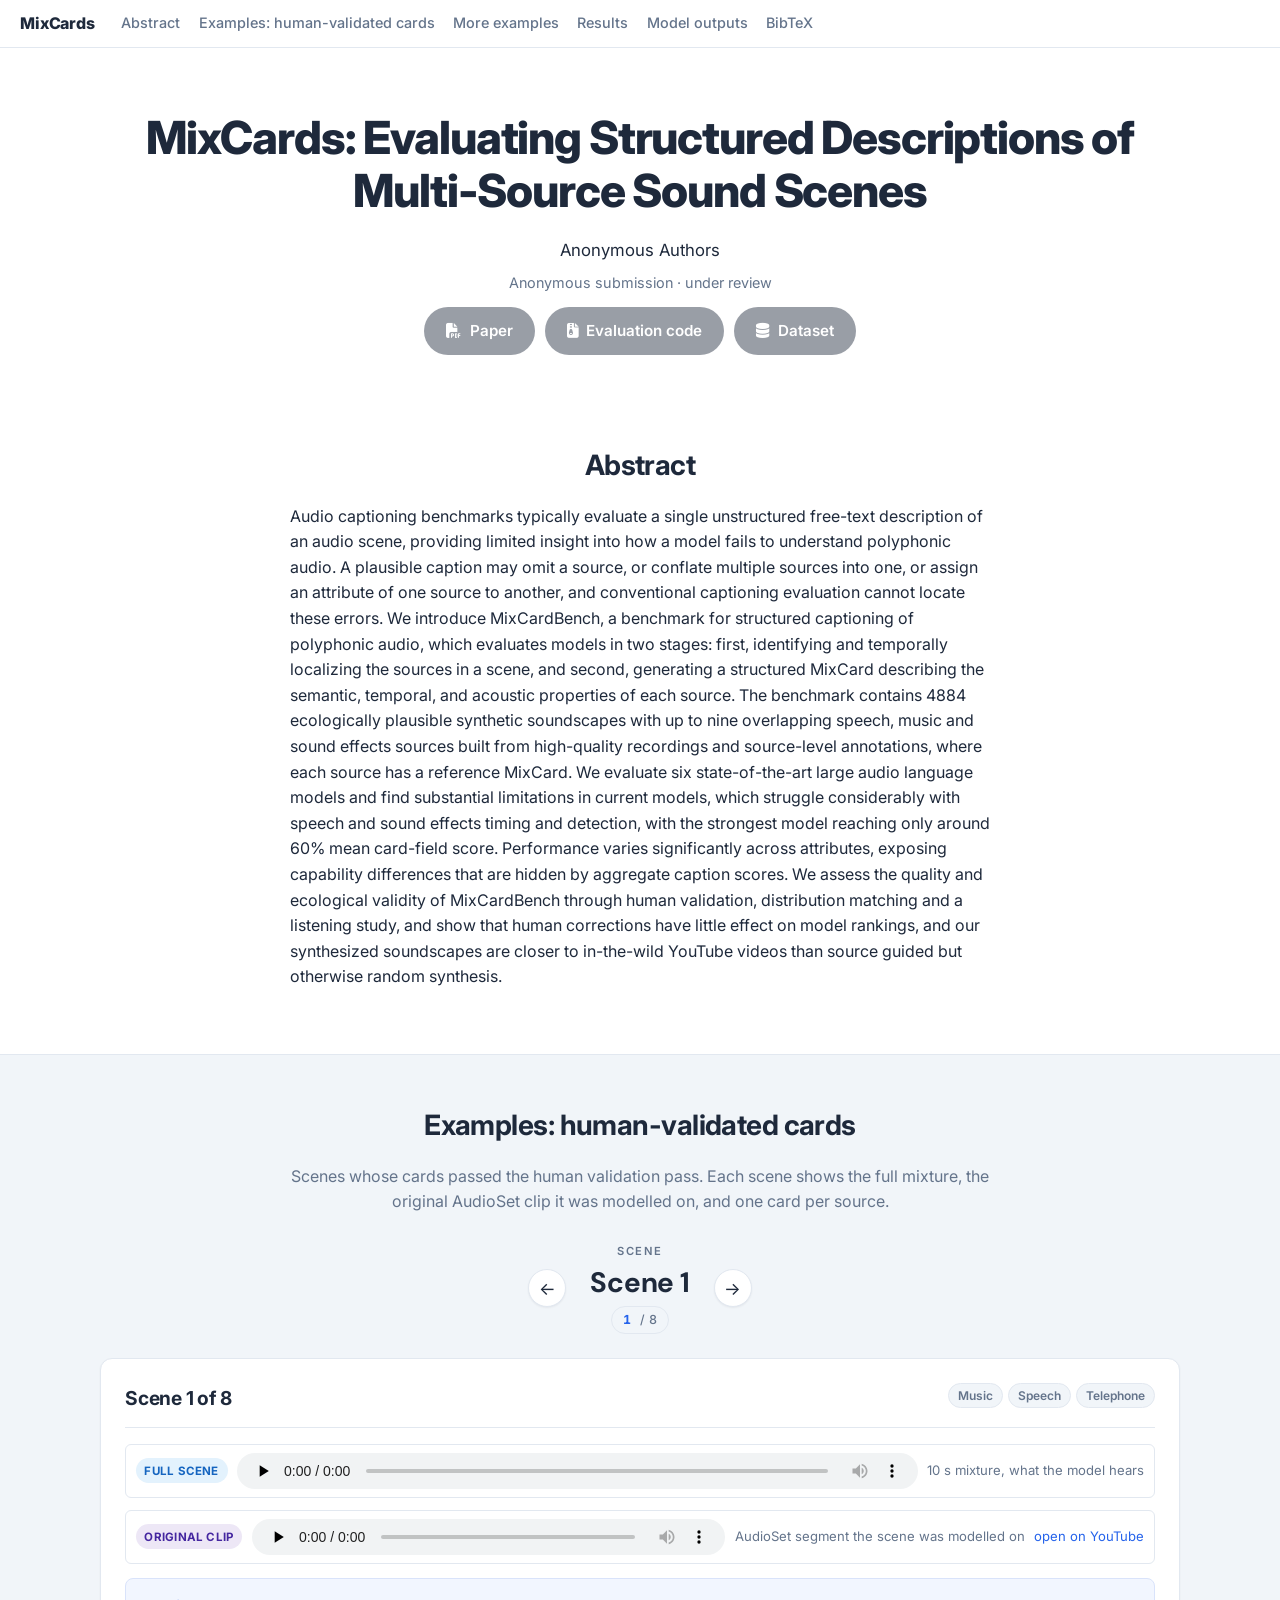
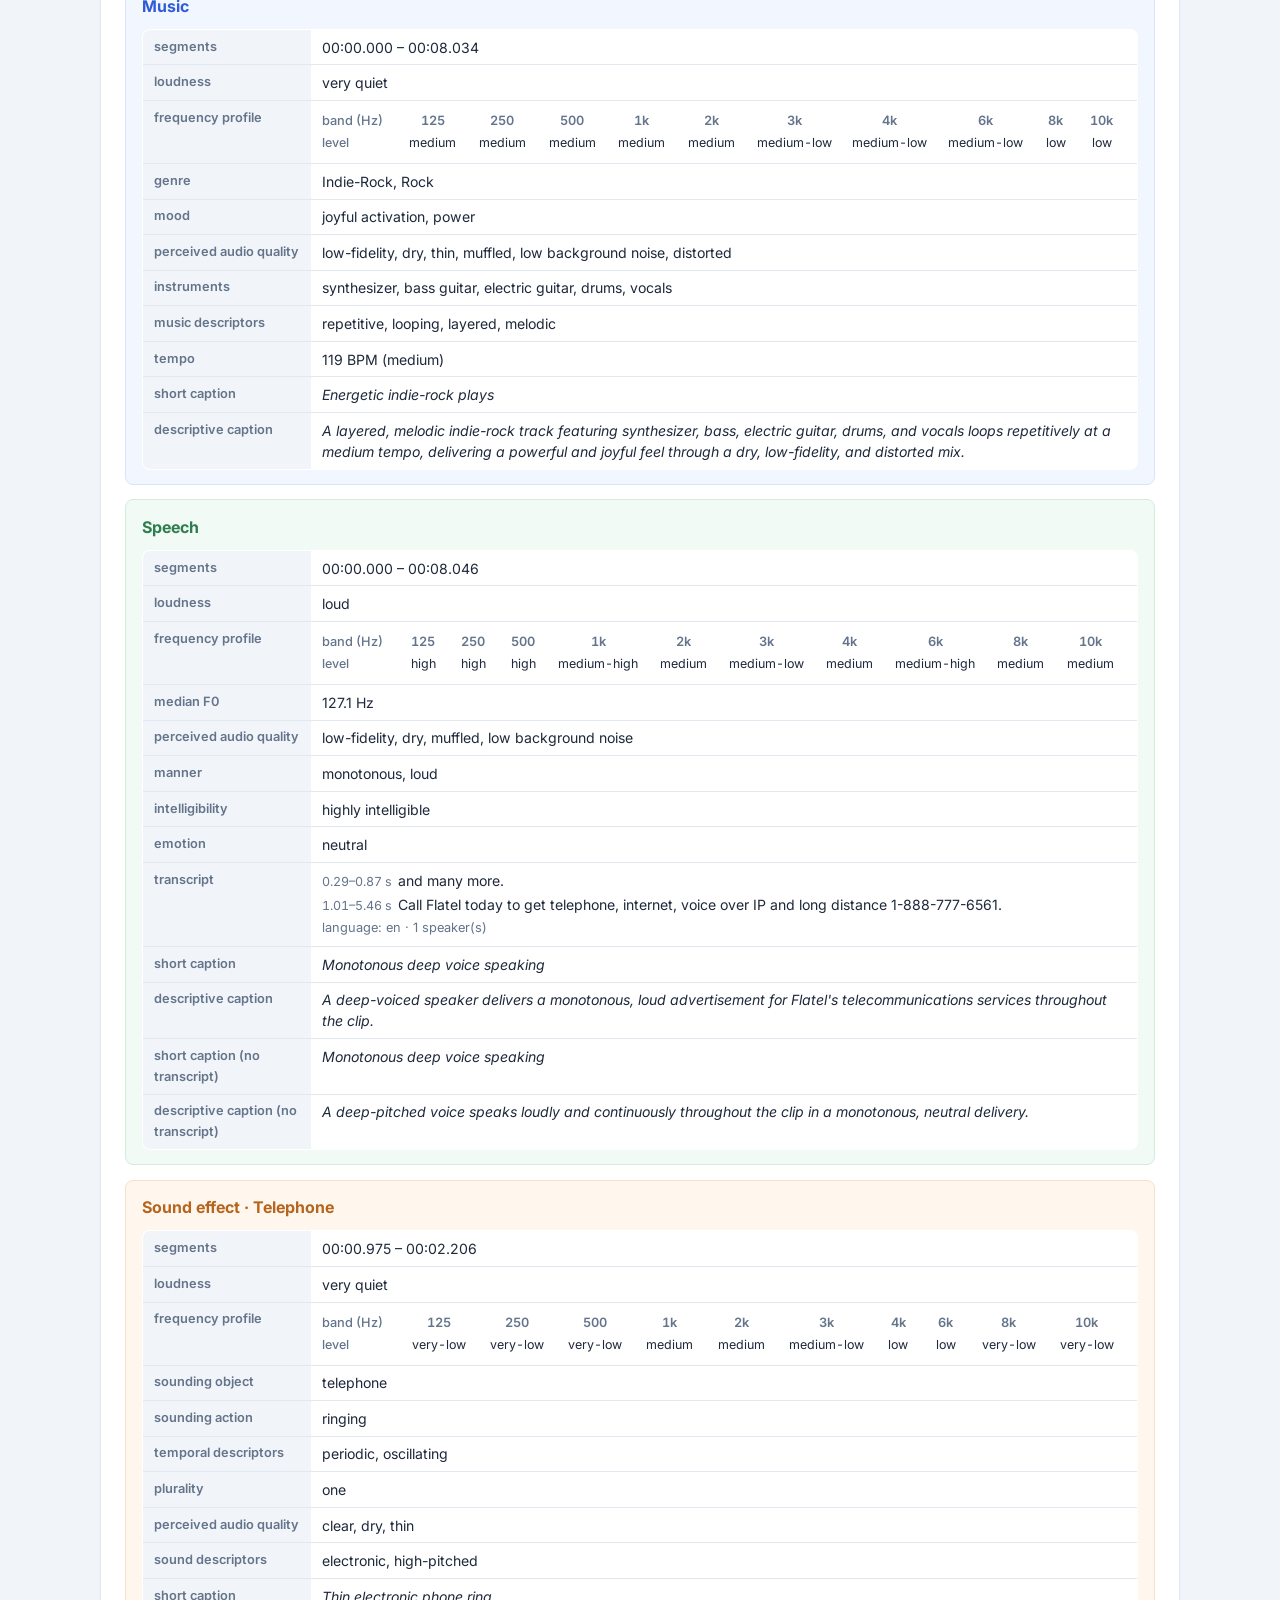
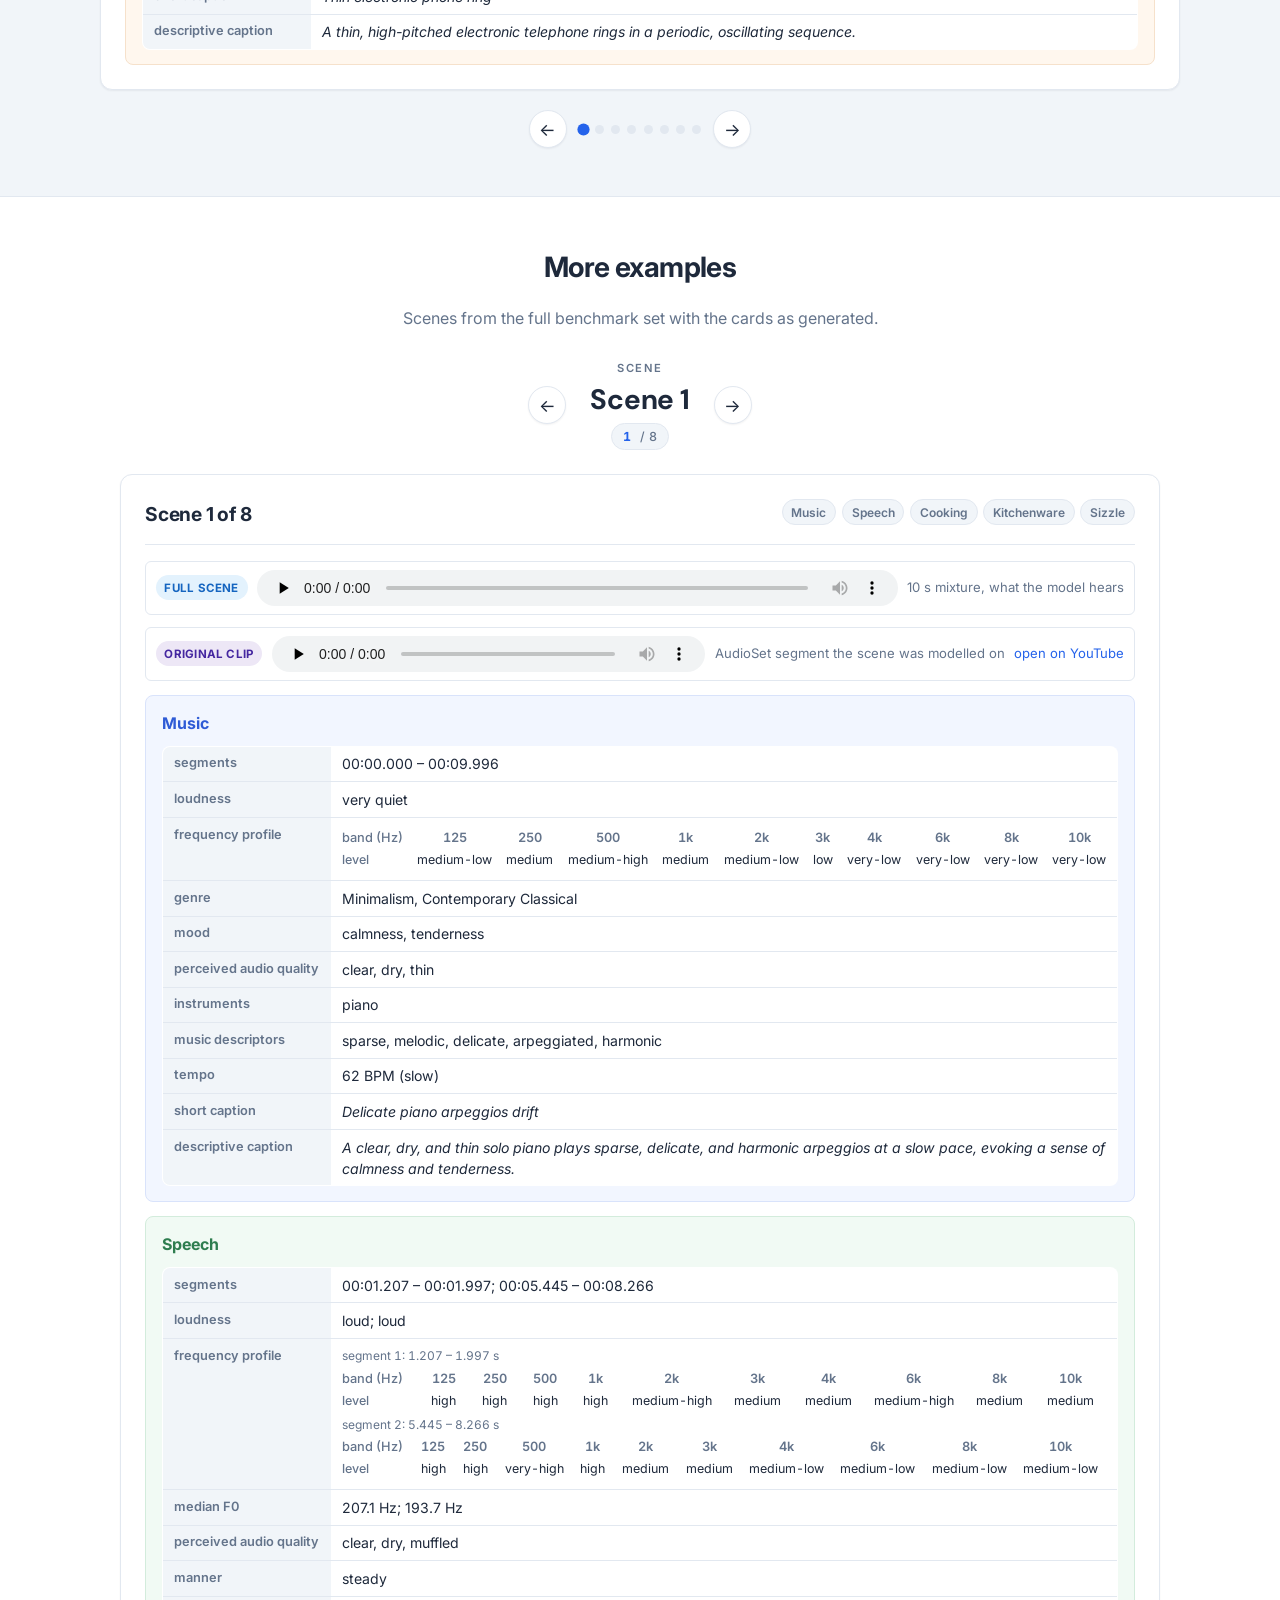
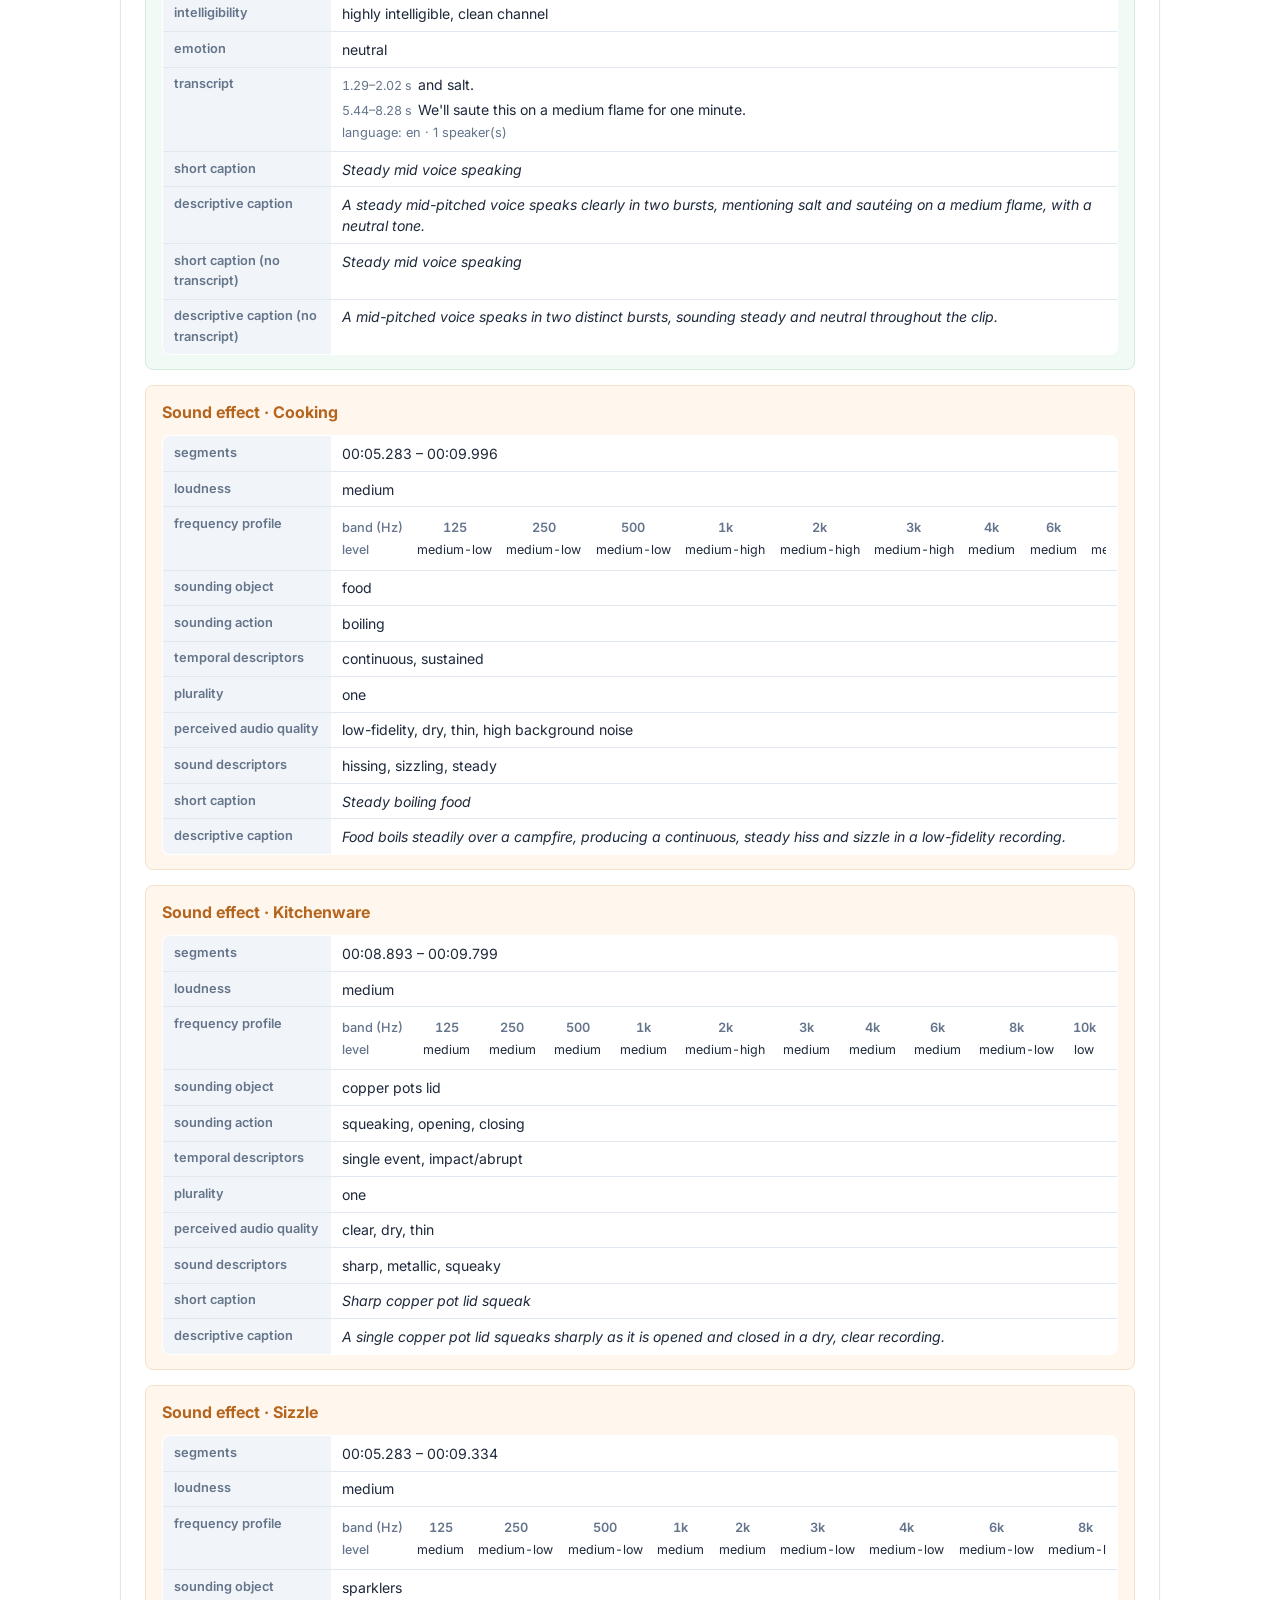
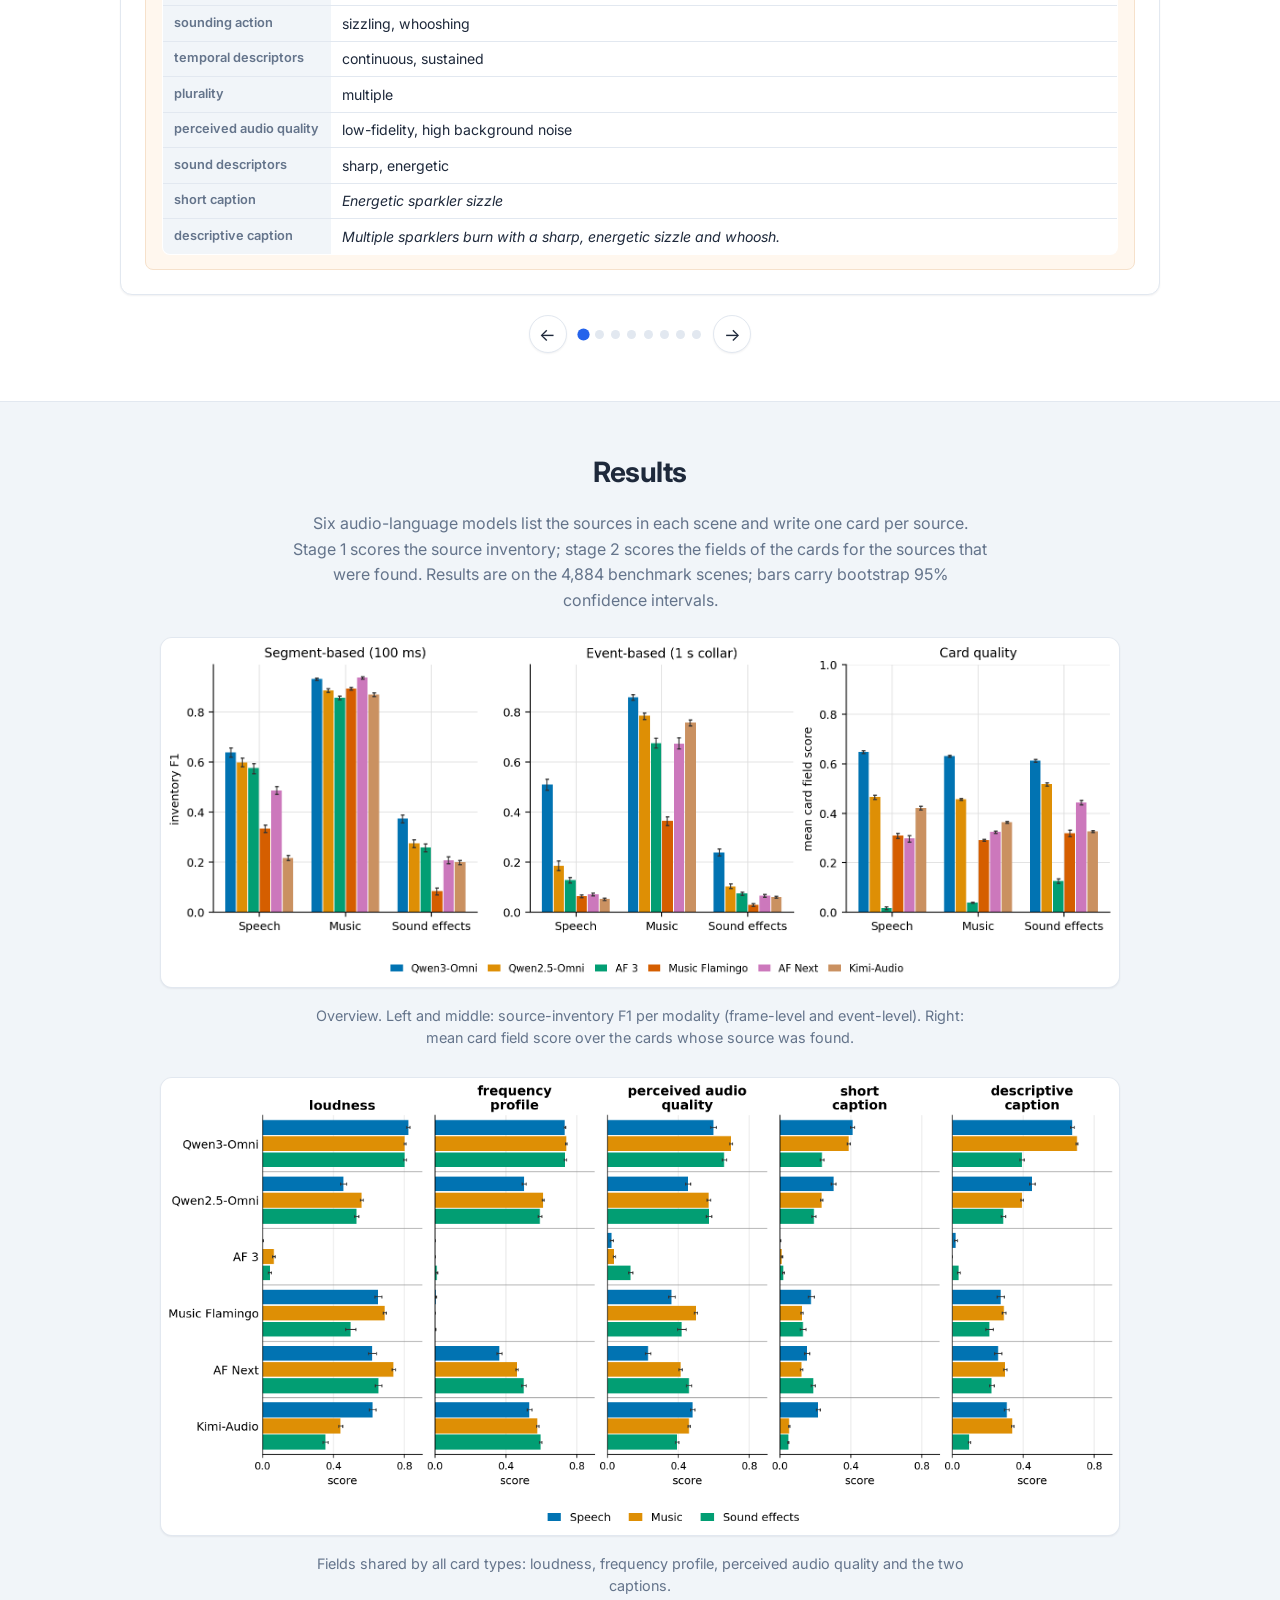
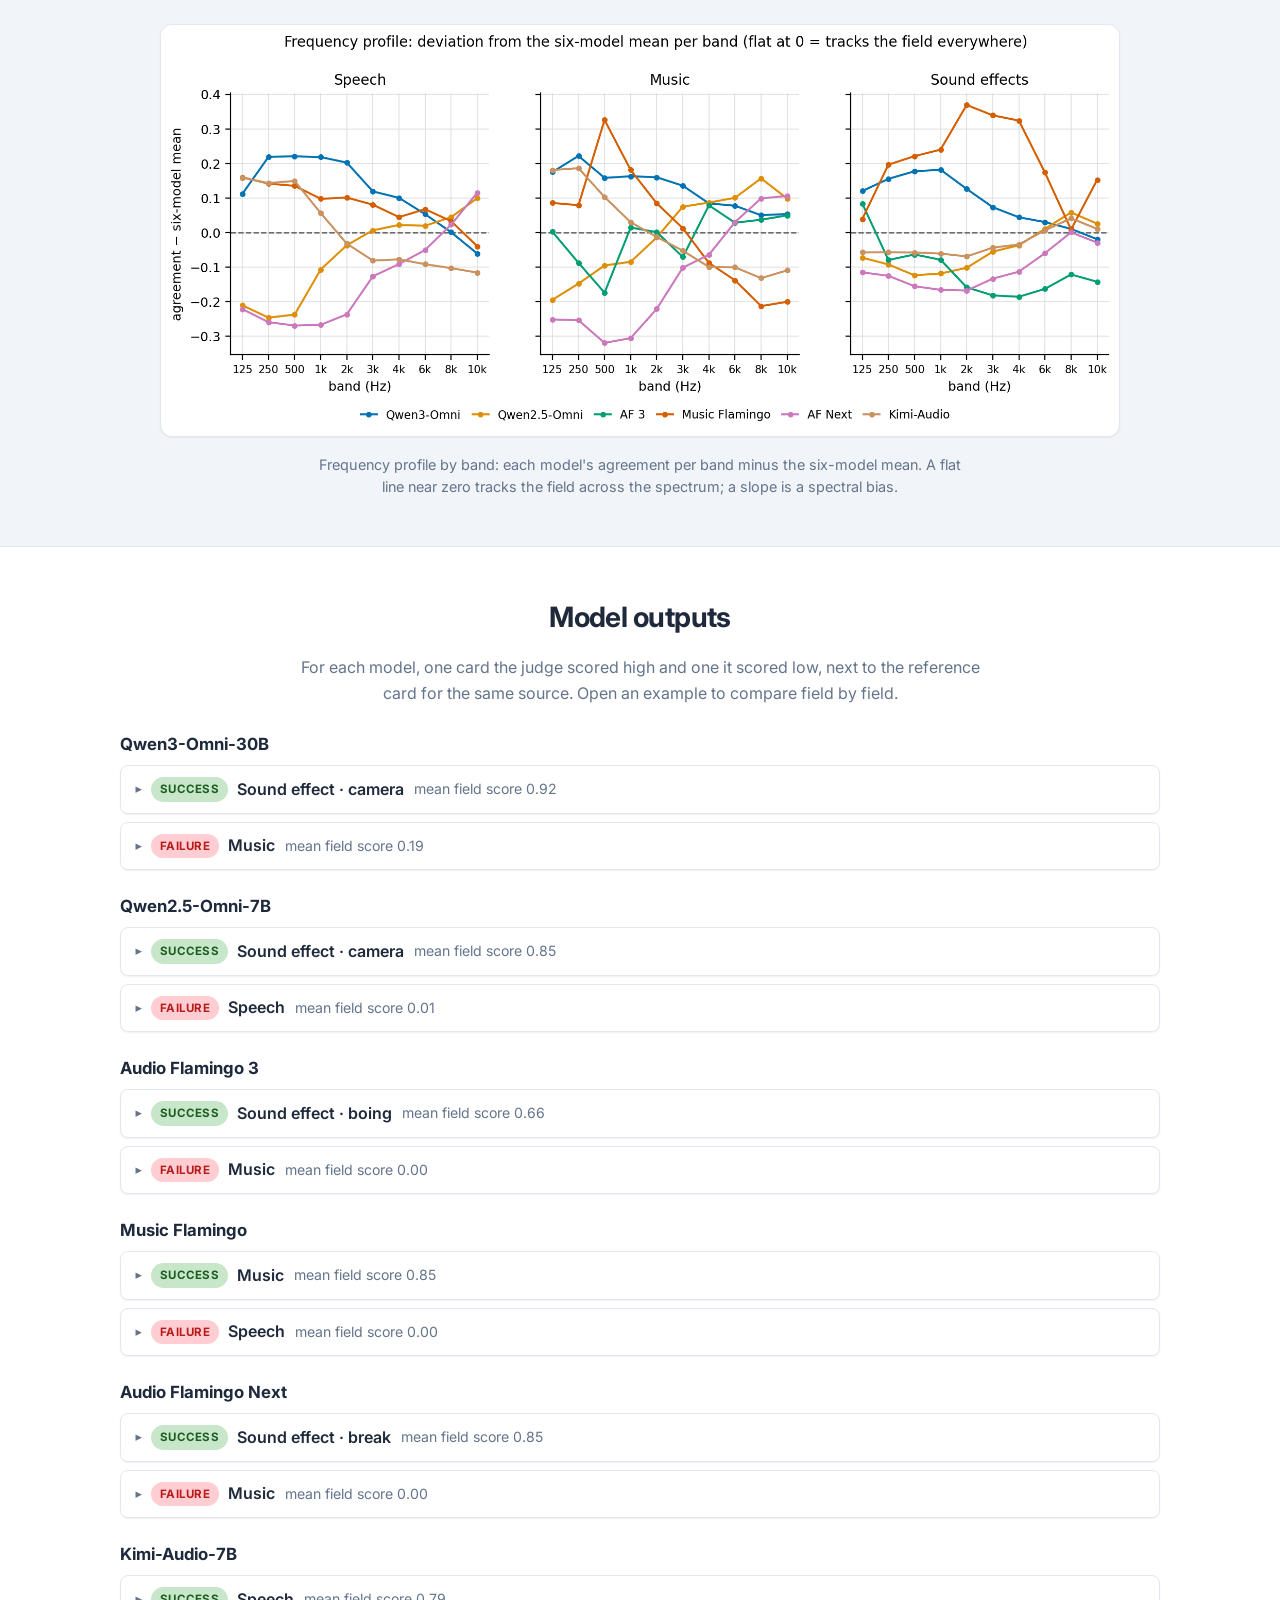
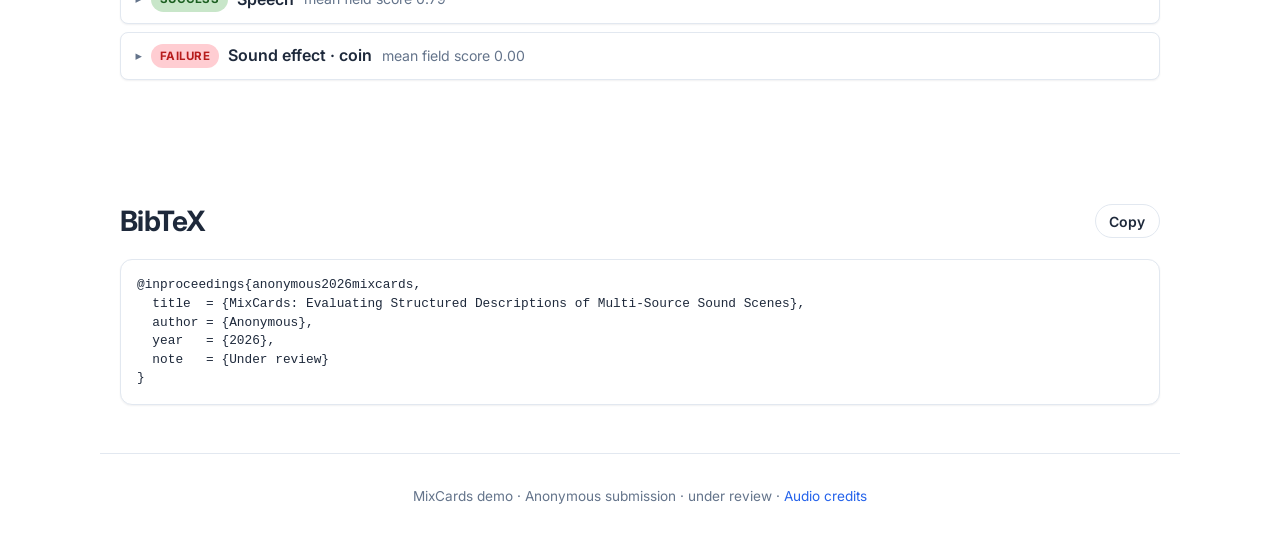
==== commit da1cc1ae: "new abstract" ====
--- a/index.html
+++ b/index.html
@@ -13,7 +13,7 @@
 </head>
 <body>
 <nav class="site-nav" aria-label="Page sections"><div class="nav-inner"><a class="brand" href="#top">MixCards</a><a class="nav-link" href="#abstract">Abstract</a><a class="nav-link" href="#validated">Examples: human-validated cards</a><a class="nav-link" href="#more">More examples</a><a class="nav-link" href="#results">Results</a><a class="nav-link" href="#model-outputs">Model outputs</a><a class="nav-link" href="#citation">BibTeX</a></div></nav><main id="top">
-<section class="hero"><h1 id="page-title" class="publication-title">MixCards: Evaluating Structured Descriptions of Multi-Source Sound Scenes</h1><div class="publication-authors"><span class="author-block">Anonymous Authors</span></div><div class="publication-affiliations"><span class="aff-block">Anonymous submission · under review</span></div><div class="publication-links"><a class="btn-pub is-disabled" href="#" aria-disabled="true" title="coming soon"><span class="icon" aria-hidden="true"><i class="fas fa-file-pdf"></i></span><span class="btn-pub-label">Paper</span></a><a class="btn-pub is-disabled" href="#" aria-disabled="true" title="coming soon"><span class="icon" aria-hidden="true"><i class="fas fa-file-zipper"></i></span><span class="btn-pub-label">Evaluation code</span></a><a class="btn-pub is-disabled" href="#" aria-disabled="true" title="coming soon"><span class="icon" aria-hidden="true"><i class="fas fa-database"></i></span><span class="btn-pub-label">Dataset</span></a></div></section><section id="abstract" class="section"><h2>Abstract</h2><div class="prose"><p>Audio language models typically describe a polyphonic audio clip with a single sentence. This format does not explicitly communicate which properties belong to each source and can hide errors in source descriptions. Measuring these errors is difficult because existing datasets do not provide separate, structured descriptions for each source in a polyphonic scene. We introduce MixCardsBench, a benchmark for structured captioning of polyphonic audio that evaluates how well models can generate structured descriptions for each source in mixtures of speech, music, and sound effects, using a fixed metadata schema (e.g., sounding object, sounding action, perceived audio quality, and temporal descriptors). The benchmark contains 4933 ecologically plausible synthetic soundscapes with up to eight overlapping sources built from high-quality recordings and source-level annotations, where each source has a reference description. We evaluate six state-of-the-art large audio language models and find that they often omit or merge sources and assign incorrect properties to detected sources. MixCardsBench exposes errors that clip-level captioning metrics do not measure and supports the development of models that generate structured descriptions of audio scenes.</p></div></section><section id="validated" class="section section-light"><h2>Examples: human-validated cards</h2><p class="section-lead">Scenes whose cards passed the human validation pass. Each scene shows the full mixture, the original AudioSet clip it was modelled on, and one card per source.</p><div class="examples-carousel" id="validated-carousel" role="region" aria-label="Examples"><div class="examples-header-row"><button type="button" class="examples-arrow examples-arrow-prev" aria-label="Previous example"><span aria-hidden="true">&#8592;</span></button><div class="examples-header"><p class="examples-header-eyebrow">scene</p><p class="examples-header-scale">Scene 1</p><p class="examples-header-counter"><strong>1</strong> / 8</p></div><button type="button" class="examples-arrow examples-arrow-next" aria-label="Next example"><span aria-hidden="true">&#8594;</span></button></div><div class="examples-stage carousel-stage" aria-live="polite"><article class="scenario-card" data-title="Scene 1"><div class="scenario-header"><h3 class="scenario-title">Scene 1 of 8</h3><div class="scene-badges"><span class="speaker-badge">Music</span><span class="speaker-badge">Speech</span><span class="speaker-badge">Telephone</span></div></div><div class="audio-row scene-row"><span class="eq-badge eq-scene">full scene</span><audio controls preload="none" src="audio/scene_7FTYb5K3uxk_22000/mix.mp3"></audio><span class="src-note" style="font-size:.82rem;color:var(--muted)">10 s mixture, what the model hears</span></div><div class="audio-row"><span class="eq-badge eq-src">original clip</span><audio controls preload="none" src="audio/scene_7FTYb5K3uxk_22000/source.mp3"></audio><span class="src-note" style="font-size:.82rem;color:var(--muted)">AudioSet segment the scene was modelled on</span><a class="yt-link" href="https://youtu.be/7FTYb5K3uxk?t=22" target="_blank" rel="noopener noreferrer">open on YouTube</a></div><div class="source-block src-music"><div class="source-title"><h4>Music</h4></div><table class="fields"><tbody><tr><th>segments</th><td>00:00.000 – 00:08.034</td></tr><tr><th>loudness</th><td>very quiet</td></tr><tr><th>frequency profile</th><td><div class="bands-wrap"><table class="bands"><thead><tr><th class="rowlab">band (Hz)</th><th>125</th><th>250</th><th>500</th><th>1k</th><th>2k</th><th>3k</th><th>4k</th><th>6k</th><th>8k</th><th>10k</th></tr></thead><tbody><tr><td class="rowlab">level</td><td>medium</td><td>medium</td><td>medium</td><td>medium</td><td>medium</td><td>medium-low</td><td>medium-low</td><td>medium-low</td><td>low</td><td>low</td></tr></tbody></table></div></td></tr><tr><th>genre</th><td>Indie-Rock, Rock</td></tr><tr><th>mood</th><td>joyful activation, power</td></tr><tr><th>perceived audio quality</th><td>low-fidelity, dry, thin, muffled, low background noise, distorted</td></tr><tr><th>instruments</th><td>synthesizer, bass guitar, electric guitar, drums, vocals</td></tr><tr><th>music descriptors</th><td>repetitive, looping, layered, melodic</td></tr><tr><th>tempo</th><td>119 BPM (medium)</td></tr><tr><th>short caption</th><td><span class="cap">Energetic indie-rock plays</span></td></tr><tr><th>descriptive caption</th><td><span class="cap">A layered, melodic indie-rock track featuring synthesizer, bass, electric guitar, drums, and vocals loops repetitively at a medium tempo, delivering a powerful and joyful feel through a dry, low-fidelity, and distorted mix.</span></td></tr></tbody></table></div><div class="source-block src-speech"><div class="source-title"><h4>Speech</h4></div><table class="fields"><tbody><tr><th>segments</th><td>00:00.000 – 00:08.046</td></tr><tr><th>loudness</th><td>loud</td></tr><tr><th>frequency profile</th><td><div class="bands-wrap"><table class="bands"><thead><tr><th class="rowlab">band (Hz)</th><th>125</th><th>250</th><th>500</th><th>1k</th><th>2k</th><th>3k</th><th>4k</th><th>6k</th><th>8k</th><th>10k</th></tr></thead><tbody><tr><td class="rowlab">level</td><td>high</td><td>high</td><td>high</td><td>medium-high</td><td>medium</td><td>medium-low</td><td>medium</td><td>medium-high</td><td>medium</td><td>medium</td></tr></tbody></table></div></td></tr><tr><th>median F0</th><td>127.1 Hz</td></tr><tr><th>perceived audio quality</th><td>low-fidelity, dry, muffled, low background noise</td></tr><tr><th>manner</th><td>monotonous, loud</td></tr><tr><th>intelligibility</th><td>highly intelligible</td></tr><tr><th>emotion</th><td>neutral</td></tr><tr><th>transcript</th><td><div class="tr-line"><span class="t">0.29–0.87 s</span>and many more.</div><div class="tr-line"><span class="t">1.01–5.46 s</span>Call Flatel today to get telephone, internet, voice over IP and long distance 1-888-777-6561.</div><div class="tr-line" style="color:var(--muted);font-size:.8rem">language: en · 1 speaker(s)</div></td></tr><tr><th>short caption</th><td><span class="cap">Monotonous deep voice speaking</span></td></tr><tr><th>descriptive caption</th><td><span class="cap">A deep-voiced speaker delivers a monotonous, loud advertisement for Flatel&#x27;s telecommunications services throughout the clip.</span></td></tr><tr><th>short caption (no transcript)</th><td><span class="cap">Monotonous deep voice speaking</span></td></tr><tr><th>descriptive caption (no transcript)</th><td><span class="cap">A deep-pitched voice speaks loudly and continuously throughout the clip in a monotonous, neutral delivery.</span></td></tr></tbody></table></div><div class="source-block src-sfx"><div class="source-title"><h4>Sound effect · Telephone</h4></div><table class="fields"><tbody><tr><th>segments</th><td>00:00.975 – 00:02.206</td></tr><tr><th>loudness</th><td>very quiet</td></tr><tr><th>frequency profile</th><td><div class="bands-wrap"><table class="bands"><thead><tr><th class="rowlab">band (Hz)</th><th>125</th><th>250</th><th>500</th><th>1k</th><th>2k</th><th>3k</th><th>4k</th><th>6k</th><th>8k</th><th>10k</th></tr></thead><tbody><tr><td class="rowlab">level</td><td>very-low</td><td>very-low</td><td>very-low</td><td>medium</td><td>medium</td><td>medium-low</td><td>low</td><td>low</td><td>very-low</td><td>very-low</td></tr></tbody></table></div></td></tr><tr><th>sounding object</th><td>telephone</td></tr><tr><th>sounding action</th><td>ringing</td></tr><tr><th>temporal descriptors</th><td>periodic, oscillating</td></tr><tr><th>plurality</th><td>one</td></tr><tr><th>perceived audio quality</th><td>clear, dry, thin</td></tr><tr><th>sound descriptors</th><td>electronic, high-pitched</td></tr><tr><th>short caption</th><td><span class="cap">Thin electronic phone ring</span></td></tr><tr><th>descriptive caption</th><td><span class="cap">A thin, high-pitched electronic telephone rings in a periodic, oscillating sequence.</span></td></tr></tbody></table></div></article><article class="scenario-card" data-title="Scene 2"><div class="scenario-header"><h3 class="scenario-title">Scene 2 of 8</h3><div class="scene-badges"><span class="speaker-badge">Music</span><span class="speaker-badge">Speech</span><span class="speaker-badge">Combustion</span><span class="speaker-badge">Racing</span><span class="speaker-badge">Tire</span></div></div><div class="audio-row scene-row"><span class="eq-badge eq-scene">full scene</span><audio controls preload="none" src="audio/scene_VgvVPVMhRGQ_350000/mix.mp3"></audio><span class="src-note" style="font-size:.82rem;color:var(--muted)">10 s mixture, what the model hears</span></div><div class="audio-row"><span class="eq-badge eq-src">original clip</span><audio controls preload="none" src="audio/scene_VgvVPVMhRGQ_350000/source.mp3"></audio><span class="src-note" style="font-size:.82rem;color:var(--muted)">AudioSet segment the scene was modelled on</span><a class="yt-link" href="https://youtu.be/VgvVPVMhRGQ?t=350" target="_blank" rel="noopener noreferrer">open on YouTube</a></div><div class="source-block src-music"><div class="source-title"><h4>Music</h4></div><table class="fields"><tbody><tr><th>segments</th><td>00:00.000 – 00:09.996</td></tr><tr><th>loudness</th><td>quiet</td></tr><tr><th>frequency profile</th><td><div class="bands-wrap"><table class="bands"><thead><tr><th class="rowlab">band (Hz)</th><th>125</th><th>250</th><th>500</th><th>1k</th><th>2k</th><th>3k</th><th>4k</th><th>6k</th><th>8k</th><th>10k</th></tr></thead><tbody><tr><td class="rowlab">level</td><td>high</td><td>medium-high</td><td>medium-high</td><td>medium</td><td>medium</td><td>medium-low</td><td>medium-low</td><td>medium-low</td><td>medium-low</td><td>medium</td></tr></tbody></table></div></td></tr><tr><th>genre</th><td>Electronic, Ambient, Downtempo</td></tr><tr><th>mood</th><td>nostalgia</td></tr><tr><th>perceived audio quality</th><td>clear, dry, low background noise</td></tr><tr><th>instruments</th><td>synthesizer, drum machine</td></tr><tr><th>music descriptors</th><td>layered, rhythmic, repetitive, synthetic, evolving</td></tr><tr><th>tempo</th><td>87 BPM (slow)</td></tr><tr><th>short caption</th><td><span class="cap">Nostalgic synth loop plays</span></td></tr><tr><th>descriptive caption</th><td><span class="cap">A layered, rhythmic synthesizer and drum machine loop plays at a slow pace, featuring a dry, clear sound with low background noise that evokes a sense of nostalgia.</span></td></tr></tbody></table></div><div class="source-block src-speech"><div class="source-title"><h4>Speech</h4></div><table class="fields"><tbody><tr><th>segments</th><td>00:00.348 – 00:05.317; 00:06.641 – 00:09.996</td></tr><tr><th>loudness</th><td>loud; loud</td></tr><tr><th>frequency profile</th><td><div class="bands-wrap"><table class="bands"><caption>segment 1: 0.348 – 5.317 s</caption><thead><tr><th class="rowlab">band (Hz)</th><th>125</th><th>250</th><th>500</th><th>1k</th><th>2k</th><th>3k</th><th>4k</th><th>6k</th><th>8k</th><th>10k</th></tr></thead><tbody><tr><td class="rowlab">level</td><td>high</td><td>high</td><td>high</td><td>high</td><td>medium-high</td><td>medium</td><td>medium-low</td><td>medium</td><td>medium-low</td><td>low</td></tr></tbody></table></div><div class="bands-wrap"><table class="bands"><caption>segment 2: 6.641 – 9.996 s</caption><thead><tr><th class="rowlab">band (Hz)</th><th>125</th><th>250</th><th>500</th><th>1k</th><th>2k</th><th>3k</th><th>4k</th><th>6k</th><th>8k</th><th>10k</th></tr></thead><tbody><tr><td class="rowlab">level</td><td>high</td><td>high</td><td>high</td><td>high</td><td>medium-high</td><td>medium</td><td>medium</td><td>medium</td><td>medium-low</td><td>medium-low</td></tr></tbody></table></div></td></tr><tr><th>median F0</th><td>112.2 Hz; 115.9 Hz</td></tr><tr><th>perceived audio quality</th><td>clear, dry, thin</td></tr><tr><th>manner</th><td>monotonous, steady</td></tr><tr><th>intelligibility</th><td>highly intelligible</td></tr><tr><th>emotion</th><td>neutral</td></tr><tr><th>transcript</th><td><div class="tr-line"><span class="t">0.23–5.28 s</span>You could hack your friend&#x27;s console dams, creating distractions and triggering the city&#x27;s hass.</div><div class="tr-line"><span class="t">6.80–9.89 s</span>Challenge your console friends to a high-speed race through the streets of</div><div class="tr-line" style="color:var(--muted);font-size:.8rem">language: en · 1 speaker(s)</div></td></tr><tr><th>short caption</th><td><span class="cap">Monotonous deep voice speaking</span></td></tr><tr><th>descriptive caption</th><td><span class="cap">A deep-voiced speaker delivers two steady, monotonous segments about gaming consoles and racing, sounding neutral throughout.</span></td></tr><tr><th>short caption (no transcript)</th><td><span class="cap">Steady deep voice speaking</span></td></tr><tr><th>descriptive caption (no transcript)</th><td><span class="cap">A deep voice speaks in two steady, monotonous bursts throughout the clip, delivered with a neutral tone.</span></td></tr></tbody></table></div><div class="source-block src-sfx"><div class="source-title"><h4>Sound effect · Combustion</h4></div><table class="fields"><tbody><tr><th>segments</th><td>00:00.000 – 00:09.927</td></tr><tr><th>loudness</th><td>medium</td></tr><tr><th>frequency profile</th><td><div class="bands-wrap"><table class="bands"><thead><tr><th class="rowlab">band (Hz)</th><th>125</th><th>250</th><th>500</th><th>1k</th><th>2k</th><th>3k</th><th>4k</th><th>6k</th><th>8k</th><th>10k</th></tr></thead><tbody><tr><td class="rowlab">level</td><td>high</td><td>medium-high</td><td>medium-high</td><td>medium-high</td><td>medium-low</td><td>low</td><td>low</td><td>low</td><td>very-low</td><td>very-low</td></tr></tbody></table></div></td></tr><tr><th>sounding object</th><td>generators</td></tr><tr><th>sounding action</th><td>running</td></tr><tr><th>temporal descriptors</th><td>continuous, sustained</td></tr><tr><th>plurality</th><td>one</td></tr><tr><th>perceived audio quality</th><td>low-fidelity, bass-heavy, low background noise</td></tr><tr><th>sound descriptors</th><td>rumbling, steady, deep</td></tr><tr><th>short caption</th><td><span class="cap">Steady deep generator hum</span></td></tr><tr><th>descriptive caption</th><td><span class="cap">A large gas or diesel generator runs steadily, producing a deep, rumbling hum with low background noise.</span></td></tr></tbody></table></div><div class="source-block src-sfx"><div class="source-title"><h4>Sound effect · Racing</h4></div><table class="fields"><tbody><tr><th>segments</th><td>00:00.000 – 00:09.996</td></tr><tr><th>loudness</th><td>medium</td></tr><tr><th>frequency profile</th><td><div class="bands-wrap"><table class="bands"><thead><tr><th class="rowlab">band (Hz)</th><th>125</th><th>250</th><th>500</th><th>1k</th><th>2k</th><th>3k</th><th>4k</th><th>6k</th><th>8k</th><th>10k</th></tr></thead><tbody><tr><td class="rowlab">level</td><td>medium-low</td><td>medium</td><td>medium</td><td>medium-low</td><td>medium-low</td><td>low</td><td>low</td><td>very-low</td><td>very-low</td><td>very-low</td></tr></tbody></table></div></td></tr><tr><th>sounding object</th><td>racecar</td></tr><tr><th>sounding action</th><td>passing</td></tr><tr><th>temporal descriptors</th><td>single event, fade out, rising</td></tr><tr><th>plurality</th><td>one</td></tr><tr><th>perceived audio quality</th><td>high-fidelity, dry, bass-heavy, low background noise</td></tr><tr><th>sound descriptors</th><td>rushing, deep, powerful, low-pitched</td></tr><tr><th>short caption</th><td><span class="cap">Deep rushing racecar pass</span></td></tr><tr><th>descriptive caption</th><td><span class="cap">A single racecar passes by at high speed, its deep and powerful engine tone rising and then fading out in a dry, high-fidelity recording.</span></td></tr></tbody></table></div><div class="source-block src-sfx"><div class="source-title"><h4>Sound effect · Tire</h4></div><table class="fields"><tbody><tr><th>segments</th><td>00:04.818 – 00:08.150</td></tr><tr><th>loudness</th><td>medium</td></tr><tr><th>frequency profile</th><td><div class="bands-wrap"><table class="bands"><thead><tr><th class="rowlab">band (Hz)</th><th>125</th><th>250</th><th>500</th><th>1k</th><th>2k</th><th>3k</th><th>4k</th><th>6k</th><th>8k</th><th>10k</th></tr></thead><tbody><tr><td class="rowlab">level</td><td>medium</td><td>medium</td><td>medium</td><td>medium</td><td>medium</td><td>medium</td><td>medium-low</td><td>medium-low</td><td>low</td><td>low</td></tr></tbody></table></div></td></tr><tr><th>sounding object</th><td>tire</td></tr><tr><th>sounding action</th><td>crackling</td></tr><tr><th>temporal descriptors</th><td>single event</td></tr><tr><th>plurality</th><td>one</td></tr><tr><th>perceived audio quality</th><td>dry, low background noise</td></tr><tr><th>sound descriptors</th><td>splashing, wet</td></tr><tr><th>short caption</th><td><span class="cap">Wet tire crackling</span></td></tr><tr><th>descriptive caption</th><td><span class="cap">A tire crackles and splashes on a rain-soaked road.</span></td></tr></tbody></table></div></article><article class="scenario-card" data-title="Scene 3"><div class="scenario-header"><h3 class="scenario-title">Scene 3 of 8</h3><div class="scene-badges"><span class="speaker-badge">Music</span><span class="speaker-badge">Speech</span><span class="speaker-badge">Horse</span></div></div><div class="audio-row scene-row"><span class="eq-badge eq-scene">full scene</span><audio controls preload="none" src="audio/scene_-0jeONf82dE_21000/mix.mp3"></audio><span class="src-note" style="font-size:.82rem;color:var(--muted)">10 s mixture, what the model hears</span></div><div class="audio-row"><span class="eq-badge eq-src">original clip</span><audio controls preload="none" src="audio/scene_-0jeONf82dE_21000/source.mp3"></audio><span class="src-note" style="font-size:.82rem;color:var(--muted)">AudioSet segment the scene was modelled on</span><a class="yt-link" href="https://youtu.be/-0jeONf82dE?t=21" target="_blank" rel="noopener noreferrer">open on YouTube</a></div><div class="source-block src-music"><div class="source-title"><h4>Music</h4></div><table class="fields"><tbody><tr><th>segments</th><td>00:02.984 – 00:09.160</td></tr><tr><th>loudness</th><td>quiet</td></tr><tr><th>frequency profile</th><td><div class="bands-wrap"><table class="bands"><thead><tr><th class="rowlab">band (Hz)</th><th>125</th><th>250</th><th>500</th><th>1k</th><th>2k</th><th>3k</th><th>4k</th><th>6k</th><th>8k</th><th>10k</th></tr></thead><tbody><tr><td class="rowlab">level</td><td>high</td><td>medium</td><td>medium</td><td>medium-low</td><td>medium-low</td><td>medium-low</td><td>medium-low</td><td>medium-low</td><td>low</td><td>medium-low</td></tr></tbody></table></div></td></tr><tr><th>genre</th><td>Hip-Hop, Trip-Hop</td></tr><tr><th>mood</th><td>nostalgia, tenderness</td></tr><tr><th>perceived audio quality</th><td>clear, dry, bass-heavy, low background noise</td></tr><tr><th>instruments</th><td>drums, bass guitar, electric piano</td></tr><tr><th>music descriptors</th><td>groovy, repetitive, layered, warm, looping</td></tr><tr><th>tempo</th><td>90 BPM (slow)</td></tr><tr><th>short caption</th><td><span class="cap">Warm hip-hop groove plays</span></td></tr><tr><th>descriptive caption</th><td><span class="cap">A warm, layered hip-hop groove featuring drums, bass guitar, and electric piano loops at a slow pace, starting after a brief silence with a clear, dry, and bass-heavy sound.</span></td></tr></tbody></table></div><div class="source-block src-speech"><div class="source-title"><h4>Speech</h4></div><table class="fields"><tbody><tr><th>segments</th><td>00:00.801 – 00:07.152; 00:08.290 – 00:09.149</td></tr><tr><th>loudness</th><td>medium; medium</td></tr><tr><th>frequency profile</th><td><div class="bands-wrap"><table class="bands"><caption>segment 1: 0.801 – 7.152 s</caption><thead><tr><th class="rowlab">band (Hz)</th><th>125</th><th>250</th><th>500</th><th>1k</th><th>2k</th><th>3k</th><th>4k</th><th>6k</th><th>8k</th><th>10k</th></tr></thead><tbody><tr><td class="rowlab">level</td><td>medium-high</td><td>high</td><td>high</td><td>medium-high</td><td>medium</td><td>medium-low</td><td>medium</td><td>medium-low</td><td>medium-low</td><td>medium-low</td></tr></tbody></table></div><div class="bands-wrap"><table class="bands"><caption>segment 2: 8.29 – 9.149 s</caption><thead><tr><th class="rowlab">band (Hz)</th><th>125</th><th>250</th><th>500</th><th>1k</th><th>2k</th><th>3k</th><th>4k</th><th>6k</th><th>8k</th><th>10k</th></tr></thead><tbody><tr><td class="rowlab">level</td><td>medium-high</td><td>medium-high</td><td>high</td><td>medium-high</td><td>medium</td><td>medium-low</td><td>medium-low</td><td>low</td><td>low</td><td>low</td></tr></tbody></table></div></td></tr><tr><th>median F0</th><td>135.4 Hz; 106.9 Hz</td></tr><tr><th>perceived audio quality</th><td>low-fidelity, dry, muffled, low background noise</td></tr><tr><th>manner</th><td>resonant, slow, gravelly</td></tr><tr><th>intelligibility</th><td>highly intelligible</td></tr><tr><th>emotion</th><td>excited/happy</td></tr><tr><th>transcript</th><td><div class="tr-line"><span class="t">0.79–2.08 s</span>Do you smell barbecue?</div><div class="tr-line"><span class="t">2.56–5.85 s</span>Oh, fresh, smooth, real, Bud Light.</div><div class="tr-line"><span class="t">6.11–8.97 s</span>Cool, a rocket sl- It&#x27;s all here.</div><div class="tr-line" style="color:var(--muted);font-size:.8rem">language: en · 1 speaker(s)</div></td></tr><tr><th>short caption</th><td><span class="cap">Gravelly deep voice speaking</span></td></tr><tr><th>descriptive caption</th><td><span class="cap">A gravelly deep voice speaks slowly and resonantly throughout the clip, sounding excited and happy while mentioning barbecue and Bud Light.</span></td></tr><tr><th>short caption (no transcript)</th><td><span class="cap">Gravelly deep voice speaking</span></td></tr><tr><th>descriptive caption (no transcript)</th><td><span class="cap">A gravelly deep voice speaks in two segments, a longer stretch in the middle and a brief remark at the end, delivered in a slow, resonant manner that sounds excited and happy.</span></td></tr></tbody></table></div><div class="source-block src-sfx"><div class="source-title"><h4>Sound effect · Horse</h4></div><table class="fields"><tbody><tr><th>segments</th><td>00:00.000 – 00:00.824; 00:06.803 – 00:07.953</td></tr><tr><th>loudness</th><td>quiet; quiet</td></tr><tr><th>frequency profile</th><td><div class="bands-wrap"><table class="bands"><caption>segment 1: 0.0 – 0.824 s</caption><thead><tr><th class="rowlab">band (Hz)</th><th>125</th><th>250</th><th>500</th><th>1k</th><th>2k</th><th>3k</th><th>4k</th><th>6k</th><th>8k</th><th>10k</th></tr></thead><tbody><tr><td class="rowlab">level</td><td>very-low</td><td>low</td><td>medium-low</td><td>medium</td><td>medium-high</td><td>medium-high</td><td>medium</td><td>low</td><td>very-low</td><td>very-low</td></tr></tbody></table></div><div class="bands-wrap"><table class="bands"><caption>segment 2: 6.803 – 7.953 s</caption><thead><tr><th class="rowlab">band (Hz)</th><th>125</th><th>250</th><th>500</th><th>1k</th><th>2k</th><th>3k</th><th>4k</th><th>6k</th><th>8k</th><th>10k</th></tr></thead><tbody><tr><td class="rowlab">level</td><td>medium</td><td>medium</td><td>medium-high</td><td>medium-high</td><td>medium-high</td><td>medium</td><td>medium</td><td>medium-low</td><td>low</td><td>low</td></tr></tbody></table></div></td></tr><tr><th>sounding object</th><td>horse</td></tr><tr><th>sounding action</th><td>snorting</td></tr><tr><th>temporal descriptors</th><td>intermittent, impact/abrupt</td></tr><tr><th>plurality</th><td>multiple</td></tr><tr><th>perceived audio quality</th><td>clear, dry, harsh</td></tr><tr><th>sound descriptors</th><td>sharp, forceful, guttural</td></tr><tr><th>short caption</th><td><span class="cap">Sharp, forceful horse snorts</span></td></tr><tr><th>descriptive caption</th><td><span class="cap">Multiple horses snort sharply and forcefully in a dry, clear recording with a harsh tone.</span></td></tr></tbody></table></div></article><article class="scenario-card" data-title="Scene 4"><div class="scenario-header"><h3 class="scenario-title">Scene 4 of 8</h3><div class="scene-badges"><span class="speaker-badge">Music</span><span class="speaker-badge">Speech</span><span class="speaker-badge">Applause</span></div></div><div class="audio-row scene-row"><span class="eq-badge eq-scene">full scene</span><audio controls preload="none" src="audio/scene_Ny8-G8EoWOw_10000/mix.mp3"></audio><span class="src-note" style="font-size:.82rem;color:var(--muted)">10 s mixture, what the model hears</span></div><div class="audio-row"><span class="eq-badge eq-src">original clip</span><audio controls preload="none" src="audio/scene_Ny8-G8EoWOw_10000/source.mp3"></audio><span class="src-note" style="font-size:.82rem;color:var(--muted)">AudioSet segment the scene was modelled on</span><a class="yt-link" href="https://youtu.be/Ny8-G8EoWOw?t=10" target="_blank" rel="noopener noreferrer">open on YouTube</a></div><div class="source-block src-music"><div class="source-title"><h4>Music</h4></div><table class="fields"><tbody><tr><th>segments</th><td>00:03.019 – 00:05.375</td></tr><tr><th>loudness</th><td>quiet</td></tr><tr><th>frequency profile</th><td><div class="bands-wrap"><table class="bands"><thead><tr><th class="rowlab">band (Hz)</th><th>125</th><th>250</th><th>500</th><th>1k</th><th>2k</th><th>3k</th><th>4k</th><th>6k</th><th>8k</th><th>10k</th></tr></thead><tbody><tr><td class="rowlab">level</td><td>medium-high</td><td>medium-high</td><td>medium-high</td><td>medium</td><td>medium</td><td>medium-low</td><td>low</td><td>very-low</td><td>very-low</td><td>very-low</td></tr></tbody></table></div></td></tr><tr><th>genre</th><td>Experimental Pop</td></tr><tr><th>mood</th><td>nostalgia</td></tr><tr><th>perceived audio quality</th><td>clear, dry, thin</td></tr><tr><th>instruments</th><td>synthesizer</td></tr><tr><th>music descriptors</th><td>synthetic, evolving, harmonic</td></tr><tr><th>tempo</th><td>150 BPM (very fast)</td></tr><tr><th>short caption</th><td><span class="cap">Nostalgic synth evolves</span></td></tr><tr><th>descriptive caption</th><td><span class="cap">A clear, dry, and thin synthesizer plays a harmonic, evolving, and synthetic melody at a very fast pace, appearing briefly in the middle of the clip.</span></td></tr></tbody></table></div><div class="source-block src-speech"><div class="source-title"><h4>Speech</h4></div><table class="fields"><tbody><tr><th>segments</th><td>00:00.000 – 00:02.485; 00:04.516 – 00:09.996</td></tr><tr><th>loudness</th><td>medium; quiet</td></tr><tr><th>frequency profile</th><td><div class="bands-wrap"><table class="bands"><caption>segment 1: 0.0 – 2.485 s</caption><thead><tr><th class="rowlab">band (Hz)</th><th>125</th><th>250</th><th>500</th><th>1k</th><th>2k</th><th>3k</th><th>4k</th><th>6k</th><th>8k</th><th>10k</th></tr></thead><tbody><tr><td class="rowlab">level</td><td>high</td><td>medium-high</td><td>medium-high</td><td>medium</td><td>medium-low</td><td>low</td><td>medium-low</td><td>low</td><td>very-low</td><td>very-low</td></tr></tbody></table></div><div class="bands-wrap"><table class="bands"><caption>segment 2: 4.516 – 9.996 s</caption><thead><tr><th class="rowlab">band (Hz)</th><th>125</th><th>250</th><th>500</th><th>1k</th><th>2k</th><th>3k</th><th>4k</th><th>6k</th><th>8k</th><th>10k</th></tr></thead><tbody><tr><td class="rowlab">level</td><td>medium-high</td><td>medium-high</td><td>medium-high</td><td>medium</td><td>medium-low</td><td>medium-low</td><td>medium-low</td><td>medium-low</td><td>low</td><td>low</td></tr></tbody></table></div></td></tr><tr><th>median F0</th><td>81.9 Hz; 83.4 Hz</td></tr><tr><th>perceived audio quality</th><td>low-fidelity, dry, muffled, bass-heavy, low background noise</td></tr><tr><th>manner</th><td>monotonous, clear, slow</td></tr><tr><th>intelligibility</th><td>highly intelligible</td></tr><tr><th>emotion</th><td>neutral</td></tr><tr><th>transcript</th><td><div class="tr-line"><span class="t">0.17–9.81 s</span>just by clapping clap on the music it&#x27;s easy just plug the clapper into any household outlet then plug in your lam tv</div><div class="tr-line" style="color:var(--muted);font-size:.8rem">language: en · 1 speaker(s)</div></td></tr><tr><th>short caption</th><td><span class="cap">Monotonous deep voice speaking</span></td></tr><tr><th>descriptive caption</th><td><span class="cap">A deep voice speaks in a monotonous, clear, and slow delivery throughout the clip, explaining how to use a clapper device.</span></td></tr><tr><th>short caption (no transcript)</th><td><span class="cap">Monotonous deep voice speaking</span></td></tr><tr><th>descriptive caption (no transcript)</th><td><span class="cap">A deep voice speaks in two segments with a monotonous, clear, and slow delivery, sounding neutral throughout.</span></td></tr></tbody></table></div><div class="source-block src-sfx"><div class="source-title"><h4>Sound effect · Applause</h4></div><table class="fields"><tbody><tr><th>segments</th><td>00:01.765 – 00:03.204</td></tr><tr><th>loudness</th><td>quiet</td></tr><tr><th>frequency profile</th><td><div class="bands-wrap"><table class="bands"><thead><tr><th class="rowlab">band (Hz)</th><th>125</th><th>250</th><th>500</th><th>1k</th><th>2k</th><th>3k</th><th>4k</th><th>6k</th><th>8k</th><th>10k</th></tr></thead><tbody><tr><td class="rowlab">level</td><td>very-low</td><td>medium-low</td><td>medium</td><td>medium</td><td>medium</td><td>medium-low</td><td>medium-low</td><td>medium-low</td><td>medium-low</td><td>medium-low</td></tr></tbody></table></div></td></tr><tr><th>sounding object</th><td>hands</td></tr><tr><th>sounding action</th><td>clapping</td></tr><tr><th>temporal descriptors</th><td>rhythmic, impact/abrupt</td></tr><tr><th>plurality</th><td>multiple</td></tr><tr><th>perceived audio quality</th><td>clear, dry, thin</td></tr><tr><th>sound descriptors</th><td>sharp</td></tr><tr><th>short caption</th><td><span class="cap">Sharp rhythmic group clapping</span></td></tr><tr><th>descriptive caption</th><td><span class="cap">Multiple hands clap sharply and rhythmically in a dry, clear recording.</span></td></tr></tbody></table></div></article><article class="scenario-card" data-title="Scene 5"><div class="scenario-header"><h3 class="scenario-title">Scene 5 of 8</h3><div class="scene-badges"><span class="speaker-badge">Music</span><span class="speaker-badge">Speech</span><span class="speaker-badge">Misc</span></div></div><div class="audio-row scene-row"><span class="eq-badge eq-scene">full scene</span><audio controls preload="none" src="audio/scene_j6mYzEsAFVo_90000/mix.mp3"></audio><span class="src-note" style="font-size:.82rem;color:var(--muted)">10 s mixture, what the model hears</span></div><div class="audio-row"><span class="eq-badge eq-src">original clip</span><audio controls preload="none" src="audio/scene_j6mYzEsAFVo_90000/source.mp3"></audio><span class="src-note" style="font-size:.82rem;color:var(--muted)">AudioSet segment the scene was modelled on</span><a class="yt-link" href="https://youtu.be/j6mYzEsAFVo?t=90" target="_blank" rel="noopener noreferrer">open on YouTube</a></div><div class="source-block src-music"><div class="source-title"><h4>Music</h4></div><table class="fields"><tbody><tr><th>segments</th><td>00:02.554 – 00:03.704; 00:04.876 – 00:09.996</td></tr><tr><th>loudness</th><td>quiet; quiet</td></tr><tr><th>frequency profile</th><td><div class="bands-wrap"><table class="bands"><caption>segment 1: 2.554 – 3.704 s</caption><thead><tr><th class="rowlab">band (Hz)</th><th>125</th><th>250</th><th>500</th><th>1k</th><th>2k</th><th>3k</th><th>4k</th><th>6k</th><th>8k</th><th>10k</th></tr></thead><tbody><tr><td class="rowlab">level</td><td>very-low</td><td>low</td><td>medium</td><td>medium</td><td>medium-high</td><td>medium</td><td>medium</td><td>medium-low</td><td>low</td><td>low</td></tr></tbody></table></div><div class="bands-wrap"><table class="bands"><caption>segment 2: 4.876 – 9.996 s</caption><thead><tr><th class="rowlab">band (Hz)</th><th>125</th><th>250</th><th>500</th><th>1k</th><th>2k</th><th>3k</th><th>4k</th><th>6k</th><th>8k</th><th>10k</th></tr></thead><tbody><tr><td class="rowlab">level</td><td>medium-low</td><td>low</td><td>medium</td><td>medium-high</td><td>medium-high</td><td>medium-low</td><td>medium</td><td>medium-low</td><td>medium-low</td><td>medium-low</td></tr></tbody></table></div></td></tr><tr><th>genre</th><td>Field Recordings, Experimental</td></tr><tr><th>mood</th><td>tension</td></tr><tr><th>perceived audio quality</th><td>low-fidelity, thin</td></tr><tr><th>instruments</th><td>vocals</td></tr><tr><th>music descriptors</th><td>glitchy, detuned, rapid</td></tr><tr><th>tempo</th><td>no tempo</td></tr><tr><th>short caption</th><td><span class="cap">Glitchy experimental vocals stutter</span></td></tr><tr><th>descriptive caption</th><td><span class="cap">A thin, low-fidelity vocal performance unfolds in two brief, rapid bursts, characterized by glitchy and detuned textures that create a sense of tension within an experimental field recording context.</span></td></tr></tbody></table></div><div class="source-block src-speech"><div class="source-title"><h4>Speech</h4></div><table class="fields"><tbody><tr><th>segments</th><td>00:00.000 – 00:01.858; 00:03.727 – 00:09.996</td></tr><tr><th>loudness</th><td>medium; medium</td></tr><tr><th>frequency profile</th><td><div class="bands-wrap"><table class="bands"><caption>segment 1: 0.0 – 1.858 s</caption><thead><tr><th class="rowlab">band (Hz)</th><th>125</th><th>250</th><th>500</th><th>1k</th><th>2k</th><th>3k</th><th>4k</th><th>6k</th><th>8k</th><th>10k</th></tr></thead><tbody><tr><td class="rowlab">level</td><td>high</td><td>high</td><td>high</td><td>medium-high</td><td>medium</td><td>medium-low</td><td>medium-low</td><td>medium-low</td><td>medium-low</td><td>low</td></tr></tbody></table></div><div class="bands-wrap"><table class="bands"><caption>segment 2: 3.727 – 9.996 s</caption><thead><tr><th class="rowlab">band (Hz)</th><th>125</th><th>250</th><th>500</th><th>1k</th><th>2k</th><th>3k</th><th>4k</th><th>6k</th><th>8k</th><th>10k</th></tr></thead><tbody><tr><td class="rowlab">level</td><td>medium-high</td><td>medium-high</td><td>high</td><td>medium-high</td><td>medium</td><td>medium-low</td><td>medium-low</td><td>medium-low</td><td>medium-low</td><td>low</td></tr></tbody></table></div></td></tr><tr><th>median F0</th><td>145.1 Hz; 154.2 Hz</td></tr><tr><th>perceived audio quality</th><td>low-fidelity, dry, muffled, thin</td></tr><tr><th>manner</th><td>nasal, staccato, monotonous</td></tr><tr><th>intelligibility</th><td>highly intelligible</td></tr><tr><th>emotion</th><td>neutral</td></tr><tr><th>transcript</th><td><div class="tr-line"><span class="t">0.03–1.71 s</span>poke up a giant punch spill?</div><div class="tr-line"><span class="t">3.84–4.84 s</span>Let&#x27;s give it a try.</div><div class="tr-line"><span class="t">5.98–7.95 s</span>We picked all our mousketools.</div><div class="tr-line"><span class="t">8.29–9.39 s</span>Say, procure.</div><div class="tr-line" style="color:var(--muted);font-size:.8rem">language: en · 1 speaker(s)</div></td></tr><tr><th>short caption</th><td><span class="cap">Monotonous mid voice speaking</span></td></tr><tr><th>descriptive caption</th><td><span class="cap">A mid-pitched voice speaks in a nasal, staccato, and monotonous manner, delivering disjointed phrases about a punch and mousketools throughout the clip.</span></td></tr><tr><th>short caption (no transcript)</th><td><span class="cap">Monotonous mid voice speaking</span></td></tr><tr><th>descriptive caption (no transcript)</th><td><span class="cap">A mid-pitched voice speaks in two distinct bursts separated by silence, delivered in a nasal, staccato, and monotonous manner with a neutral tone.</span></td></tr></tbody></table></div><div class="source-block src-sfx"><div class="source-title"><h4>Sound effect · Misc</h4></div><table class="fields"><tbody><tr><th>segments</th><td>00:00.209 – 00:03.727</td></tr><tr><th>loudness</th><td>very quiet</td></tr><tr><th>frequency profile</th><td><div class="bands-wrap"><table class="bands"><thead><tr><th class="rowlab">band (Hz)</th><th>125</th><th>250</th><th>500</th><th>1k</th><th>2k</th><th>3k</th><th>4k</th><th>6k</th><th>8k</th><th>10k</th></tr></thead><tbody><tr><td class="rowlab">level</td><td>very-low</td><td>low</td><td>low</td><td>low</td><td>low</td><td>low</td><td>low</td><td>low</td><td>very-low</td><td>very-low</td></tr></tbody></table></div></td></tr><tr><th>sounding object</th><td>turnstile</td></tr><tr><th>sounding action</th><td>turning</td></tr><tr><th>temporal descriptors</th><td>rhythmic, impact/abrupt, single event, fade out</td></tr><tr><th>plurality</th><td>one</td></tr><tr><th>perceived audio quality</th><td>clear, thin, low background noise</td></tr><tr><th>sound descriptors</th><td>ratchety, metallic, clicking, wobbling</td></tr><tr><th>short caption</th><td><span class="cap">Ratchety turnstile clicks</span></td></tr><tr><th>descriptive caption</th><td><span class="cap">A metal turnstile turns with rhythmic, ratchety clicks and metallic wobbles, fading out abruptly.</span></td></tr></tbody></table></div></article><article class="scenario-card" data-title="Scene 6"><div class="scenario-header"><h3 class="scenario-title">Scene 6 of 8</h3><div class="scene-badges"><span class="speaker-badge">Music</span><span class="speaker-badge">Speech</span><span class="speaker-badge">Misc</span></div></div><div class="audio-row scene-row"><span class="eq-badge eq-scene">full scene</span><audio controls preload="none" src="audio/scene_UnwjHckSTDo_30000/mix.mp3"></audio><span class="src-note" style="font-size:.82rem;color:var(--muted)">10 s mixture, what the model hears</span></div><div class="audio-row"><span class="eq-badge eq-src">original clip</span><audio controls preload="none" src="audio/scene_UnwjHckSTDo_30000/source.mp3"></audio><span class="src-note" style="font-size:.82rem;color:var(--muted)">AudioSet segment the scene was modelled on</span><a class="yt-link" href="https://youtu.be/UnwjHckSTDo?t=30" target="_blank" rel="noopener noreferrer">open on YouTube</a></div><div class="source-block src-music"><div class="source-title"><h4>Music</h4></div><table class="fields"><tbody><tr><th>segments</th><td>00:00.000 – 00:09.996</td></tr><tr><th>loudness</th><td>very quiet</td></tr><tr><th>frequency profile</th><td><div class="bands-wrap"><table class="bands"><thead><tr><th class="rowlab">band (Hz)</th><th>125</th><th>250</th><th>500</th><th>1k</th><th>2k</th><th>3k</th><th>4k</th><th>6k</th><th>8k</th><th>10k</th></tr></thead><tbody><tr><td class="rowlab">level</td><td>medium-high</td><td>medium</td><td>medium-low</td><td>medium-low</td><td>low</td><td>low</td><td>low</td><td>very-low</td><td>very-low</td><td>low</td></tr></tbody></table></div></td></tr><tr><th>genre</th><td>Electronic, Experimental, Electroacoustic, Ambient, IDM</td></tr><tr><th>mood</th><td>tension</td></tr><tr><th>perceived audio quality</th><td>clear, dry, thin</td></tr><tr><th>instruments</th><td>synthesizer</td></tr><tr><th>music descriptors</th><td>sparse, arpeggiated, synthetic, looping</td></tr><tr><th>tempo</th><td>120 BPM (fast)</td></tr><tr><th>short caption</th><td><span class="cap">Sparse synth loops</span></td></tr><tr><th>descriptive caption</th><td><span class="cap">A clear, dry, and thin synthesizer plays a sparse, arpeggiated loop at a fast pace, creating a tense atmosphere.</span></td></tr></tbody></table></div><div class="source-block src-speech"><div class="source-title"><h4>Speech</h4></div><table class="fields"><tbody><tr><th>segments</th><td>00:00.000 – 00:09.973</td></tr><tr><th>loudness</th><td>loud</td></tr><tr><th>frequency profile</th><td><div class="bands-wrap"><table class="bands"><thead><tr><th class="rowlab">band (Hz)</th><th>125</th><th>250</th><th>500</th><th>1k</th><th>2k</th><th>3k</th><th>4k</th><th>6k</th><th>8k</th><th>10k</th></tr></thead><tbody><tr><td class="rowlab">level</td><td>high</td><td>high</td><td>high</td><td>high</td><td>medium-high</td><td>medium</td><td>medium</td><td>medium</td><td>medium</td><td>medium</td></tr></tbody></table></div></td></tr><tr><th>median F0</th><td>196.0 Hz</td></tr><tr><th>perceived audio quality</th><td>clear, dry, thin, low background noise</td></tr><tr><th>manner</th><td>steady, monotonous</td></tr><tr><th>intelligibility</th><td>highly intelligible</td></tr><tr><th>emotion</th><td>neutral</td></tr><tr><th>transcript</th><td><div class="tr-line"><span class="t">0.45–4.44 s</span>one at a time on each consecutive key and place your thumbs on the space bar.</div><div class="tr-line"><span class="t">5.36–9.95 s</span>The F and J keys on most keyboards have small bumps to easily identify where your</div><div class="tr-line" style="color:var(--muted);font-size:.8rem">language: en · 1 speaker(s)</div></td></tr><tr><th>short caption</th><td><span class="cap">Steady mid voice instructing</span></td></tr><tr><th>descriptive caption</th><td><span class="cap">A mid-pitched voice speaks steadily and monotonously throughout the clip, giving instructions on keyboard hand placement.</span></td></tr><tr><th>short caption (no transcript)</th><td><span class="cap">Steady mid voice speaking</span></td></tr><tr><th>descriptive caption (no transcript)</th><td><span class="cap">A mid-pitched voice speaks steadily throughout the clip in a monotonous, neutral delivery.</span></td></tr></tbody></table></div><div class="source-block src-sfx"><div class="source-title"><h4>Sound effect · Misc</h4></div><table class="fields"><tbody><tr><th>segments</th><td>00:04.865 – 00:06.780</td></tr><tr><th>loudness</th><td>quiet</td></tr><tr><th>frequency profile</th><td><div class="bands-wrap"><table class="bands"><thead><tr><th class="rowlab">band (Hz)</th><th>125</th><th>250</th><th>500</th><th>1k</th><th>2k</th><th>3k</th><th>4k</th><th>6k</th><th>8k</th><th>10k</th></tr></thead><tbody><tr><td class="rowlab">level</td><td>very-low</td><td>medium-low</td><td>medium</td><td>medium-high</td><td>medium-high</td><td>medium</td><td>low</td><td>very-low</td><td>very-low</td><td>very-low</td></tr></tbody></table></div></td></tr><tr><th>sounding object</th><td>bell</td></tr><tr><th>sounding action</th><td>ringing</td></tr><tr><th>temporal descriptors</th><td>single event, fade out</td></tr><tr><th>plurality</th><td>one</td></tr><tr><th>perceived audio quality</th><td>dry, thin, low background noise</td></tr><tr><th>sound descriptors</th><td>metallic, ringing, hollow</td></tr><tr><th>short caption</th><td><span class="cap">Hollow metallic bell ring</span></td></tr><tr><th>descriptive caption</th><td><span class="cap">A single large metal bell rings with a hollow, metallic tone that fades out in a dry space.</span></td></tr></tbody></table></div></article><article class="scenario-card" data-title="Scene 7"><div class="scenario-header"><h3 class="scenario-title">Scene 7 of 8</h3><div class="scene-badges"><span class="speaker-badge">Music</span><span class="speaker-badge">Singing</span></div></div><div class="audio-row scene-row"><span class="eq-badge eq-scene">full scene</span><audio controls preload="none" src="audio/scene_ZJHlHb-VyDc_30000/mix.mp3"></audio><span class="src-note" style="font-size:.82rem;color:var(--muted)">10 s mixture, what the model hears</span></div><div class="audio-row"><span class="eq-badge eq-src">original clip</span><audio controls preload="none" src="audio/scene_ZJHlHb-VyDc_30000/source.mp3"></audio><span class="src-note" style="font-size:.82rem;color:var(--muted)">AudioSet segment the scene was modelled on</span><a class="yt-link" href="https://youtu.be/ZJHlHb-VyDc?t=30" target="_blank" rel="noopener noreferrer">open on YouTube</a></div><div class="source-block src-music"><div class="source-title"><h4>Music</h4></div><table class="fields"><tbody><tr><th>segments</th><td>00:00.000 – 00:09.996</td></tr><tr><th>loudness</th><td>loud</td></tr><tr><th>frequency profile</th><td><div class="bands-wrap"><table class="bands"><thead><tr><th class="rowlab">band (Hz)</th><th>125</th><th>250</th><th>500</th><th>1k</th><th>2k</th><th>3k</th><th>4k</th><th>6k</th><th>8k</th><th>10k</th></tr></thead><tbody><tr><td class="rowlab">level</td><td>high</td><td>medium-high</td><td>high</td><td>high</td><td>high</td><td>medium-high</td><td>medium</td><td>medium</td><td>medium-low</td><td>medium-low</td></tr></tbody></table></div></td></tr><tr><th>genre</th><td>Folk, Balkan</td></tr><tr><th>mood</th><td>joyful activation</td></tr><tr><th>perceived audio quality</th><td>clear, room reverb</td></tr><tr><th>instruments</th><td>acoustic guitar, clarinet, accordion, percussion</td></tr><tr><th>music descriptors</th><td>rapid, percussive, lively, ornamental, melodic</td></tr><tr><th>tempo</th><td>111 BPM (medium)</td></tr><tr><th>short caption</th><td><span class="cap">Lively folk music plays</span></td></tr><tr><th>descriptive caption</th><td><span class="cap">A clear, room-reverb folk track featuring acoustic guitar, clarinet, accordion, and percussion plays at a medium tempo with a rapid, lively, and ornamental melody.</span></td></tr></tbody></table></div><div class="source-block src-sfx"><div class="source-title"><h4>Sound effect · Singing</h4></div><table class="fields"><tbody><tr><th>segments</th><td>00:00.000 – 00:08.522</td></tr><tr><th>loudness</th><td>loud</td></tr><tr><th>frequency profile</th><td><div class="bands-wrap"><table class="bands"><thead><tr><th class="rowlab">band (Hz)</th><th>125</th><th>250</th><th>500</th><th>1k</th><th>2k</th><th>3k</th><th>4k</th><th>6k</th><th>8k</th><th>10k</th></tr></thead><tbody><tr><td class="rowlab">level</td><td>very-low</td><td>very-low</td><td>high</td><td>very-high</td><td>high</td><td>medium</td><td>medium-low</td><td>medium-low</td><td>low</td><td>low</td></tr></tbody></table></div></td></tr><tr><th>sounding object</th><td>voices</td></tr><tr><th>sounding action</th><td>wailing, singing</td></tr><tr><th>temporal descriptors</th><td>continuous, rising, falling</td></tr><tr><th>plurality</th><td>multiple</td></tr><tr><th>perceived audio quality</th><td>clear, dry</td></tr><tr><th>sound descriptors</th><td>high-pitched, wavering, ethereal</td></tr><tr><th>short caption</th><td><span class="cap">Ethereal high-pitched wailing</span></td></tr><tr><th>descriptive caption</th><td><span class="cap">Multiple voices wail and sing in a high-pitched, wavering, and ethereal tone that rises and falls continuously.</span></td></tr></tbody></table></div></article><article class="scenario-card" data-title="Scene 8"><div class="scenario-header"><h3 class="scenario-title">Scene 8 of 8</h3><div class="scene-badges"><span class="speaker-badge">Speech</span><span class="speaker-badge">Buzz &amp; Hum</span><span class="speaker-badge">Heartbeat</span></div></div><div class="audio-row scene-row"><span class="eq-badge eq-scene">full scene</span><audio controls preload="none" src="audio/scene_-1nilez17Dg_30000/mix.mp3"></audio><span class="src-note" style="font-size:.82rem;color:var(--muted)">10 s mixture, what the model hears</span></div><div class="audio-row"><span class="eq-badge eq-src">original clip</span><audio controls preload="none" src="audio/scene_-1nilez17Dg_30000/source.mp3"></audio><span class="src-note" style="font-size:.82rem;color:var(--muted)">AudioSet segment the scene was modelled on</span><a class="yt-link" href="https://youtu.be/-1nilez17Dg?t=30" target="_blank" rel="noopener noreferrer">open on YouTube</a></div><div class="source-block src-speech"><div class="source-title"><h4>Speech</h4></div><table class="fields"><tbody><tr><th>segments</th><td>00:02.728 – 00:09.996</td></tr><tr><th>loudness</th><td>quiet</td></tr><tr><th>frequency profile</th><td><div class="bands-wrap"><table class="bands"><thead><tr><th class="rowlab">band (Hz)</th><th>125</th><th>250</th><th>500</th><th>1k</th><th>2k</th><th>3k</th><th>4k</th><th>6k</th><th>8k</th><th>10k</th></tr></thead><tbody><tr><td class="rowlab">level</td><td>medium</td><td>medium-high</td><td>medium-high</td><td>medium</td><td>medium</td><td>medium-low</td><td>medium-low</td><td>low</td><td>low</td><td>very-low</td></tr></tbody></table></div></td></tr><tr><th>median F0</th><td>241.3 Hz</td></tr><tr><th>perceived audio quality</th><td>clear, dry, muffled</td></tr><tr><th>manner</th><td>assertive</td></tr><tr><th>intelligibility</th><td>mostly intelligible</td></tr><tr><th>emotion</th><td>neutral</td></tr><tr><th>transcript</th><td><div class="tr-line"><span class="t">3.43–9.29 s</span>Russia to have exerted such pressure in terms of invading a smaller democratic country.</div><div class="tr-line" style="color:var(--muted);font-size:.8rem">language: en · 1 speaker(s)</div></td></tr><tr><th>short caption</th><td><span class="cap">Assertive mid voice speaking</span></td></tr><tr><th>descriptive caption</th><td><span class="cap">A mid-pitched voice speaks assertively from the middle to the end of the clip, discussing Russia&#x27;s pressure in invading a smaller democratic country.</span></td></tr><tr><th>short caption (no transcript)</th><td><span class="cap">Assertive mid voice speaking</span></td></tr><tr><th>descriptive caption (no transcript)</th><td><span class="cap">A mid-pitched voice speaks assertively from the middle to the end of the clip in a clear, dry, and muffled recording.</span></td></tr></tbody></table></div><div class="source-block src-sfx"><div class="source-title"><h4>Sound effect · Buzz &amp; Hum</h4></div><table class="fields"><tbody><tr><th>segments</th><td>00:02.717 – 00:09.927</td></tr><tr><th>loudness</th><td>medium</td></tr><tr><th>frequency profile</th><td><div class="bands-wrap"><table class="bands"><thead><tr><th class="rowlab">band (Hz)</th><th>125</th><th>250</th><th>500</th><th>1k</th><th>2k</th><th>3k</th><th>4k</th><th>6k</th><th>8k</th><th>10k</th></tr></thead><tbody><tr><td class="rowlab">level</td><td>medium-high</td><td>medium-high</td><td>high</td><td>medium</td><td>medium-low</td><td>medium-low</td><td>medium-low</td><td>medium-low</td><td>medium-low</td><td>medium</td></tr></tbody></table></div></td></tr><tr><th>sounding object</th><td>foam cutter machine</td></tr><tr><th>sounding action</th><td>whining</td></tr><tr><th>temporal descriptors</th><td>sustained</td></tr><tr><th>plurality</th><td>one</td></tr><tr><th>perceived audio quality</th><td>dry, thin, low background noise</td></tr><tr><th>sound descriptors</th><td>metallic, high-pitched</td></tr><tr><th>short caption</th><td><span class="cap">Continuous metallic machine whine</span></td></tr><tr><th>descriptive caption</th><td><span class="cap">A foam cutter machine produces a continuous, high-pitched metallic whine in a dry, thin recording.</span></td></tr></tbody></table></div><div class="source-block src-sfx"><div class="source-title"><h4>Sound effect · Heartbeat</h4></div><table class="fields"><tbody><tr><th>segments</th><td>00:00.000 – 00:02.763</td></tr><tr><th>loudness</th><td>medium</td></tr><tr><th>frequency profile</th><td><div class="bands-wrap"><table class="bands"><thead><tr><th class="rowlab">band (Hz)</th><th>125</th><th>250</th><th>500</th><th>1k</th><th>2k</th><th>3k</th><th>4k</th><th>6k</th><th>8k</th><th>10k</th></tr></thead><tbody><tr><td class="rowlab">level</td><td>medium-high</td><td>very-low</td><td>very-low</td><td>very-low</td><td>very-low</td><td>very-low</td><td>very-low</td><td>very-low</td><td>very-low</td><td>very-low</td></tr></tbody></table></div></td></tr><tr><th>sounding object</th><td>heart</td></tr><tr><th>sounding action</th><td>beating</td></tr><tr><th>temporal descriptors</th><td>periodic, sustained</td></tr><tr><th>plurality</th><td>one</td></tr><tr><th>perceived audio quality</th><td>low-fidelity, muffled, bass-heavy, low background noise</td></tr><tr><th>sound descriptors</th><td>deep, resonant, thudding</td></tr><tr><th>short caption</th><td><span class="cap">Deep slow heart thuds</span></td></tr><tr><th>descriptive caption</th><td><span class="cap">A slow, deep heartbeat thuds rhythmically with a resonant low-end pulse, muffled and low-fidelity.</span></td></tr></tbody></table></div></article></div><div class="examples-controls"><button type="button" class="examples-arrow examples-arrow-prev" aria-label="Previous example"><span aria-hidden="true">&#8592;</span></button><div class="examples-dots" role="tablist" aria-label="Jump to example"></div><button type="button" class="examples-arrow examples-arrow-next" aria-label="Next example"><span aria-hidden="true">&#8594;</span></button></div></div></section><section id="more" class="section"><h2>More examples</h2><p class="section-lead">Scenes from the full benchmark set with the cards as generated.</p><div class="examples-carousel" id="more-carousel" role="region" aria-label="Examples"><div class="examples-header-row"><button type="button" class="examples-arrow examples-arrow-prev" aria-label="Previous example"><span aria-hidden="true">&#8592;</span></button><div class="examples-header"><p class="examples-header-eyebrow">scene</p><p class="examples-header-scale">Scene 1</p><p class="examples-header-counter"><strong>1</strong> / 8</p></div><button type="button" class="examples-arrow examples-arrow-next" aria-label="Next example"><span aria-hidden="true">&#8594;</span></button></div><div class="examples-stage carousel-stage" aria-live="polite"><article class="scenario-card" data-title="Scene 1"><div class="scenario-header"><h3 class="scenario-title">Scene 1 of 8</h3><div class="scene-badges"><span class="speaker-badge">Music</span><span class="speaker-badge">Speech</span><span class="speaker-badge">Cooking</span><span class="speaker-badge">Kitchenware</span><span class="speaker-badge">Sizzle</span></div></div><div class="audio-row scene-row"><span class="eq-badge eq-scene">full scene</span><audio controls preload="none" src="audio/scene_QsWJOPduGT8_140000/mix.mp3"></audio><span class="src-note" style="font-size:.82rem;color:var(--muted)">10 s mixture, what the model hears</span></div><div class="audio-row"><span class="eq-badge eq-src">original clip</span><audio controls preload="none" src="audio/scene_QsWJOPduGT8_140000/source.mp3"></audio><span class="src-note" style="font-size:.82rem;color:var(--muted)">AudioSet segment the scene was modelled on</span><a class="yt-link" href="https://youtu.be/QsWJOPduGT8?t=140" target="_blank" rel="noopener noreferrer">open on YouTube</a></div><div class="source-block src-music"><div class="source-title"><h4>Music</h4></div><table class="fields"><tbody><tr><th>segments</th><td>00:00.000 – 00:09.996</td></tr><tr><th>loudness</th><td>very quiet</td></tr><tr><th>frequency profile</th><td><div class="bands-wrap"><table class="bands"><thead><tr><th class="rowlab">band (Hz)</th><th>125</th><th>250</th><th>500</th><th>1k</th><th>2k</th><th>3k</th><th>4k</th><th>6k</th><th>8k</th><th>10k</th></tr></thead><tbody><tr><td class="rowlab">level</td><td>medium-low</td><td>medium</td><td>medium-high</td><td>medium</td><td>medium-low</td><td>low</td><td>very-low</td><td>very-low</td><td>very-low</td><td>very-low</td></tr></tbody></table></div></td></tr><tr><th>genre</th><td>Minimalism, Contemporary Classical</td></tr><tr><th>mood</th><td>calmness, tenderness</td></tr><tr><th>perceived audio quality</th><td>clear, dry, thin</td></tr><tr><th>instruments</th><td>piano</td></tr><tr><th>music descriptors</th><td>sparse, melodic, delicate, arpeggiated, harmonic</td></tr><tr><th>tempo</th><td>62 BPM (slow)</td></tr><tr><th>short caption</th><td><span class="cap">Delicate piano arpeggios drift</span></td></tr><tr><th>descriptive caption</th><td><span class="cap">A clear, dry, and thin solo piano plays sparse, delicate, and harmonic arpeggios at a slow pace, evoking a sense of calmness and tenderness.</span></td></tr></tbody></table></div><div class="source-block src-speech"><div class="source-title"><h4>Speech</h4></div><table class="fields"><tbody><tr><th>segments</th><td>00:01.207 – 00:01.997; 00:05.445 – 00:08.266</td></tr><tr><th>loudness</th><td>loud; loud</td></tr><tr><th>frequency profile</th><td><div class="bands-wrap"><table class="bands"><caption>segment 1: 1.207 – 1.997 s</caption><thead><tr><th class="rowlab">band (Hz)</th><th>125</th><th>250</th><th>500</th><th>1k</th><th>2k</th><th>3k</th><th>4k</th><th>6k</th><th>8k</th><th>10k</th></tr></thead><tbody><tr><td class="rowlab">level</td><td>high</td><td>high</td><td>high</td><td>high</td><td>medium-high</td><td>medium</td><td>medium</td><td>medium-high</td><td>medium</td><td>medium</td></tr></tbody></table></div><div class="bands-wrap"><table class="bands"><caption>segment 2: 5.445 – 8.266 s</caption><thead><tr><th class="rowlab">band (Hz)</th><th>125</th><th>250</th><th>500</th><th>1k</th><th>2k</th><th>3k</th><th>4k</th><th>6k</th><th>8k</th><th>10k</th></tr></thead><tbody><tr><td class="rowlab">level</td><td>high</td><td>high</td><td>very-high</td><td>high</td><td>medium</td><td>medium</td><td>medium-low</td><td>medium-low</td><td>medium-low</td><td>medium-low</td></tr></tbody></table></div></td></tr><tr><th>median F0</th><td>207.1 Hz; 193.7 Hz</td></tr><tr><th>perceived audio quality</th><td>clear, dry, muffled</td></tr><tr><th>manner</th><td>steady</td></tr><tr><th>intelligibility</th><td>highly intelligible, clean channel</td></tr><tr><th>emotion</th><td>neutral</td></tr><tr><th>transcript</th><td><div class="tr-line"><span class="t">1.29–2.02 s</span>and salt.</div><div class="tr-line"><span class="t">5.44–8.28 s</span>We&#x27;ll saute this on a medium flame for one minute.</div><div class="tr-line" style="color:var(--muted);font-size:.8rem">language: en · 1 speaker(s)</div></td></tr><tr><th>short caption</th><td><span class="cap">Steady mid voice speaking</span></td></tr><tr><th>descriptive caption</th><td><span class="cap">A steady mid-pitched voice speaks clearly in two bursts, mentioning salt and sautéing on a medium flame, with a neutral tone.</span></td></tr><tr><th>short caption (no transcript)</th><td><span class="cap">Steady mid voice speaking</span></td></tr><tr><th>descriptive caption (no transcript)</th><td><span class="cap">A mid-pitched voice speaks in two distinct bursts, sounding steady and neutral throughout the clip.</span></td></tr></tbody></table></div><div class="source-block src-sfx"><div class="source-title"><h4>Sound effect · Cooking</h4></div><table class="fields"><tbody><tr><th>segments</th><td>00:05.283 – 00:09.996</td></tr><tr><th>loudness</th><td>medium</td></tr><tr><th>frequency profile</th><td><div class="bands-wrap"><table class="bands"><thead><tr><th class="rowlab">band (Hz)</th><th>125</th><th>250</th><th>500</th><th>1k</th><th>2k</th><th>3k</th><th>4k</th><th>6k</th><th>8k</th><th>10k</th></tr></thead><tbody><tr><td class="rowlab">level</td><td>medium-low</td><td>medium-low</td><td>medium-low</td><td>medium-high</td><td>medium-high</td><td>medium-high</td><td>medium</td><td>medium</td><td>medium</td><td>medium</td></tr></tbody></table></div></td></tr><tr><th>sounding object</th><td>food</td></tr><tr><th>sounding action</th><td>boiling</td></tr><tr><th>temporal descriptors</th><td>continuous, sustained</td></tr><tr><th>plurality</th><td>one</td></tr><tr><th>perceived audio quality</th><td>low-fidelity, dry, thin, high background noise</td></tr><tr><th>sound descriptors</th><td>hissing, sizzling, steady</td></tr><tr><th>short caption</th><td><span class="cap">Steady boiling food</span></td></tr><tr><th>descriptive caption</th><td><span class="cap">Food boils steadily over a campfire, producing a continuous, steady hiss and sizzle in a low-fidelity recording.</span></td></tr></tbody></table></div><div class="source-block src-sfx"><div class="source-title"><h4>Sound effect · Kitchenware</h4></div><table class="fields"><tbody><tr><th>segments</th><td>00:08.893 – 00:09.799</td></tr><tr><th>loudness</th><td>medium</td></tr><tr><th>frequency profile</th><td><div class="bands-wrap"><table class="bands"><thead><tr><th class="rowlab">band (Hz)</th><th>125</th><th>250</th><th>500</th><th>1k</th><th>2k</th><th>3k</th><th>4k</th><th>6k</th><th>8k</th><th>10k</th></tr></thead><tbody><tr><td class="rowlab">level</td><td>medium</td><td>medium</td><td>medium</td><td>medium</td><td>medium-high</td><td>medium</td><td>medium</td><td>medium</td><td>medium-low</td><td>low</td></tr></tbody></table></div></td></tr><tr><th>sounding object</th><td>copper pots lid</td></tr><tr><th>sounding action</th><td>squeaking, opening, closing</td></tr><tr><th>temporal descriptors</th><td>single event, impact/abrupt</td></tr><tr><th>plurality</th><td>one</td></tr><tr><th>perceived audio quality</th><td>clear, dry, thin</td></tr><tr><th>sound descriptors</th><td>sharp, metallic, squeaky</td></tr><tr><th>short caption</th><td><span class="cap">Sharp copper pot lid squeak</span></td></tr><tr><th>descriptive caption</th><td><span class="cap">A single copper pot lid squeaks sharply as it is opened and closed in a dry, clear recording.</span></td></tr></tbody></table></div><div class="source-block src-sfx"><div class="source-title"><h4>Sound effect · Sizzle</h4></div><table class="fields"><tbody><tr><th>segments</th><td>00:05.283 – 00:09.334</td></tr><tr><th>loudness</th><td>medium</td></tr><tr><th>frequency profile</th><td><div class="bands-wrap"><table class="bands"><thead><tr><th class="rowlab">band (Hz)</th><th>125</th><th>250</th><th>500</th><th>1k</th><th>2k</th><th>3k</th><th>4k</th><th>6k</th><th>8k</th><th>10k</th></tr></thead><tbody><tr><td class="rowlab">level</td><td>medium</td><td>medium-low</td><td>medium-low</td><td>medium</td><td>medium</td><td>medium-low</td><td>medium-low</td><td>medium-low</td><td>medium-low</td><td>medium</td></tr></tbody></table></div></td></tr><tr><th>sounding object</th><td>sparklers</td></tr><tr><th>sounding action</th><td>sizzling, whooshing</td></tr><tr><th>temporal descriptors</th><td>continuous, sustained</td></tr><tr><th>plurality</th><td>multiple</td></tr><tr><th>perceived audio quality</th><td>low-fidelity, high background noise</td></tr><tr><th>sound descriptors</th><td>sharp, energetic</td></tr><tr><th>short caption</th><td><span class="cap">Energetic sparkler sizzle</span></td></tr><tr><th>descriptive caption</th><td><span class="cap">Multiple sparklers burn with a sharp, energetic sizzle and whoosh.</span></td></tr></tbody></table></div></article><article class="scenario-card" data-title="Scene 2"><div class="scenario-header"><h3 class="scenario-title">Scene 2 of 8</h3><div class="scene-badges"><span class="speaker-badge">Music</span><span class="speaker-badge">Speech</span><span class="speaker-badge">Applause</span><span class="speaker-badge">Camera</span><span class="speaker-badge">Cheering</span><span class="speaker-badge">Human</span><span class="speaker-badge">Knock</span><span class="speaker-badge">Misc</span><span class="speaker-badge">Scream</span></div></div><div class="audio-row scene-row"><span class="eq-badge eq-scene">full scene</span><audio controls preload="none" src="audio/scene_07rwFurzpw8_21000/mix.mp3"></audio><span class="src-note" style="font-size:.82rem;color:var(--muted)">10 s mixture, what the model hears</span></div><div class="audio-row"><span class="eq-badge eq-src">original clip</span><audio controls preload="none" src="audio/scene_07rwFurzpw8_21000/source.mp3"></audio><span class="src-note" style="font-size:.82rem;color:var(--muted)">AudioSet segment the scene was modelled on</span><a class="yt-link" href="https://youtu.be/07rwFurzpw8?t=21" target="_blank" rel="noopener noreferrer">open on YouTube</a></div><div class="source-block src-music"><div class="source-title"><h4>Music</h4></div><table class="fields"><tbody><tr><th>segments</th><td>00:00.000 – 00:03.947</td></tr><tr><th>loudness</th><td>medium</td></tr><tr><th>frequency profile</th><td><div class="bands-wrap"><table class="bands"><thead><tr><th class="rowlab">band (Hz)</th><th>125</th><th>250</th><th>500</th><th>1k</th><th>2k</th><th>3k</th><th>4k</th><th>6k</th><th>8k</th><th>10k</th></tr></thead><tbody><tr><td class="rowlab">level</td><td>medium-high</td><td>medium-high</td><td>medium-high</td><td>medium-high</td><td>medium-high</td><td>medium</td><td>medium</td><td>medium-low</td><td>low</td><td>very-low</td></tr></tbody></table></div></td></tr><tr><th>genre</th><td>Experimental, Composed Music</td></tr><tr><th>mood</th><td>tension</td></tr><tr><th>perceived audio quality</th><td>clear, dry, thin</td></tr><tr><th>instruments</th><td>piano</td></tr><tr><th>music descriptors</th><td>abrupt, sparse, percussive</td></tr><tr><th>tempo</th><td>107 BPM (medium)</td></tr><tr><th>short caption</th><td><span class="cap">Sparse piano strikes</span></td></tr><tr><th>descriptive caption</th><td><span class="cap">A clear, dry, and thin piano plays sparse, abrupt, and percussive notes at a medium tempo, creating a sense of tension.</span></td></tr></tbody></table></div><div class="source-block src-speech"><div class="source-title"><h4>Speech</h4></div><table class="fields"><tbody><tr><th>segments</th><td>00:00.000 – 00:00.325; 00:04.807 – 00:09.369</td></tr><tr><th>loudness</th><td>loud; loud</td></tr><tr><th>frequency profile</th><td><div class="bands-wrap"><table class="bands"><caption>segment 1: 0.0 – 0.325 s</caption><thead><tr><th class="rowlab">band (Hz)</th><th>125</th><th>250</th><th>500</th><th>1k</th><th>2k</th><th>3k</th><th>4k</th><th>6k</th><th>8k</th><th>10k</th></tr></thead><tbody><tr><td class="rowlab">level</td><td>very-high</td><td>very-high</td><td>medium</td><td>medium</td><td>medium</td><td>medium</td><td>medium-high</td><td>medium-high</td><td>medium-high</td><td>medium</td></tr></tbody></table></div><div class="bands-wrap"><table class="bands"><caption>segment 2: 4.807 – 9.369 s</caption><thead><tr><th class="rowlab">band (Hz)</th><th>125</th><th>250</th><th>500</th><th>1k</th><th>2k</th><th>3k</th><th>4k</th><th>6k</th><th>8k</th><th>10k</th></tr></thead><tbody><tr><td class="rowlab">level</td><td>medium-high</td><td>very-high</td><td>high</td><td>high</td><td>medium-high</td><td>medium-high</td><td>medium</td><td>medium</td><td>medium-high</td><td>medium</td></tr></tbody></table></div></td></tr><tr><th>median F0</th><td>227.1 Hz; 295.4 Hz</td></tr><tr><th>perceived audio quality</th><td>clear, dry, thin, low background noise</td></tr><tr><th>manner</th><td>fast, enthusiastic</td></tr><tr><th>intelligibility</th><td>highly intelligible</td></tr><tr><th>emotion</th><td>excited/happy</td></tr><tr><th>transcript</th><td><div class="tr-line"><span class="t">0.05–6.64 s</span>The L3D widescreen digital camera.</div><div class="tr-line"><span class="t">6.86–7.98 s</span>It&#x27;s unbelievable.</div><div class="tr-line"><span class="t">8.26–9.31 s</span>And it&#x27;s from Kyocera.</div><div class="tr-line" style="color:var(--muted);font-size:.8rem">language: en · 1 speaker(s)</div></td></tr><tr><th>short caption</th><td><span class="cap">High voice speaking enthusiastically</span></td></tr><tr><th>descriptive caption</th><td><span class="cap">A high-pitched voice speaks in two bursts about a digital camera, delivering the message with a fast, enthusiastic tone that sounds excited and happy.</span></td></tr><tr><th>short caption (no transcript)</th><td><span class="cap">High voice speaking fast</span></td></tr><tr><th>descriptive caption (no transcript)</th><td><span class="cap">A high-pitched voice speaks in two bursts, fast and enthusiastic, sounding excited and happy.</span></td></tr></tbody></table></div><div class="source-block src-sfx"><div class="source-title"><h4>Sound effect · Applause</h4></div><table class="fields"><tbody><tr><th>segments</th><td>00:04.226 – 00:09.567</td></tr><tr><th>loudness</th><td>medium</td></tr><tr><th>frequency profile</th><td><div class="bands-wrap"><table class="bands"><thead><tr><th class="rowlab">band (Hz)</th><th>125</th><th>250</th><th>500</th><th>1k</th><th>2k</th><th>3k</th><th>4k</th><th>6k</th><th>8k</th><th>10k</th></tr></thead><tbody><tr><td class="rowlab">level</td><td>very-low</td><td>low</td><td>medium-low</td><td>medium</td><td>medium</td><td>medium-low</td><td>medium-low</td><td>medium-low</td><td>low</td><td>medium-low</td></tr></tbody></table></div></td></tr><tr><th>sounding object</th><td>hands</td></tr><tr><th>sounding action</th><td>clapping</td></tr><tr><th>temporal descriptors</th><td>rhythmic, impact/abrupt</td></tr><tr><th>plurality</th><td>multiple</td></tr><tr><th>perceived audio quality</th><td>clear, dry, thin, low background noise</td></tr><tr><th>sound descriptors</th><td>sharp, hollow</td></tr><tr><th>short caption</th><td><span class="cap">Rhythmic group clapping</span></td></tr><tr><th>descriptive caption</th><td><span class="cap">A group of hands clap rhythmically and sharply in a dry, clear recording.</span></td></tr></tbody></table></div><div class="source-block src-sfx"><div class="source-title"><h4>Sound effect · Camera</h4></div><table class="fields"><tbody><tr><th>segments</th><td>00:06.618 – 00:07.012</td></tr><tr><th>loudness</th><td>medium</td></tr><tr><th>frequency profile</th><td><div class="bands-wrap"><table class="bands"><thead><tr><th class="rowlab">band (Hz)</th><th>125</th><th>250</th><th>500</th><th>1k</th><th>2k</th><th>3k</th><th>4k</th><th>6k</th><th>8k</th><th>10k</th></tr></thead><tbody><tr><td class="rowlab">level</td><td>very-low</td><td>very-low</td><td>medium-low</td><td>medium-low</td><td>medium</td><td>medium</td><td>medium</td><td>medium</td><td>medium</td><td>medium</td></tr></tbody></table></div></td></tr><tr><th>sounding object</th><td>camera</td></tr><tr><th>sounding action</th><td>clicking</td></tr><tr><th>temporal descriptors</th><td>single event, impact/abrupt</td></tr><tr><th>plurality</th><td>one</td></tr><tr><th>perceived audio quality</th><td>clear, dry, thin, low background noise</td></tr><tr><th>sound descriptors</th><td>sharp, metallic, brief</td></tr><tr><th>short caption</th><td><span class="cap">Sharp camera shutter click</span></td></tr><tr><th>descriptive caption</th><td><span class="cap">A single, sharp and metallic shutter click from a camera, recorded clearly with a thin frequency profile.</span></td></tr></tbody></table></div><div class="source-block src-sfx"><div class="source-title"><h4>Sound effect · Cheering</h4></div><table class="fields"><tbody><tr><th>segments</th><td>00:03.901 – 00:06.896</td></tr><tr><th>loudness</th><td>medium</td></tr><tr><th>frequency profile</th><td><div class="bands-wrap"><table class="bands"><thead><tr><th class="rowlab">band (Hz)</th><th>125</th><th>250</th><th>500</th><th>1k</th><th>2k</th><th>3k</th><th>4k</th><th>6k</th><th>8k</th><th>10k</th></tr></thead><tbody><tr><td class="rowlab">level</td><td>medium-low</td><td>very-low</td><td>medium-low</td><td>medium</td><td>medium</td><td>medium</td><td>medium</td><td>medium-low</td><td>very-low</td><td>very-low</td></tr></tbody></table></div></td></tr><tr><th>sounding object</th><td>crowd</td></tr><tr><th>sounding action</th><td>cheering, whistling</td></tr><tr><th>temporal descriptors</th><td>continuous, sustained</td></tr><tr><th>plurality</th><td>multiple</td></tr><tr><th>perceived audio quality</th><td>low-fidelity, room reverb, harsh, high background noise</td></tr><tr><th>sound descriptors</th><td>shrieking, high-pitched, chaotic</td></tr><tr><th>short caption</th><td><span class="cap">Loud chaotic crowd cheers</span></td></tr><tr><th>descriptive caption</th><td><span class="cap">A large crowd cheers and whistles with high excitement, creating a loud, harsh, and chaotic swell in a reverberant space.</span></td></tr></tbody></table></div><div class="source-block src-sfx"><div class="source-title"><h4>Sound effect · Human</h4></div><table class="fields"><tbody><tr><th>segments</th><td>00:06.954 – 00:08.185</td></tr><tr><th>loudness</th><td>medium</td></tr><tr><th>frequency profile</th><td><div class="bands-wrap"><table class="bands"><thead><tr><th class="rowlab">band (Hz)</th><th>125</th><th>250</th><th>500</th><th>1k</th><th>2k</th><th>3k</th><th>4k</th><th>6k</th><th>8k</th><th>10k</th></tr></thead><tbody><tr><td class="rowlab">level</td><td>very-low</td><td>very-low</td><td>medium</td><td>high</td><td>high</td><td>very-low</td><td>very-low</td><td>very-low</td><td>very-low</td><td>very-low</td></tr></tbody></table></div></td></tr><tr><th>sounding object</th><td>person</td></tr><tr><th>sounding action</th><td>whistling</td></tr><tr><th>temporal descriptors</th><td>single event, impact/abrupt, rising</td></tr><tr><th>plurality</th><td>one</td></tr><tr><th>perceived audio quality</th><td>clear, dry, thin</td></tr><tr><th>sound descriptors</th><td>sharp, high-pitched, piercing</td></tr><tr><th>short caption</th><td><span class="cap">Sharp, piercing human whistle</span></td></tr><tr><th>descriptive caption</th><td><span class="cap">A person produces a sharp, high-pitched whistle that rises in pitch and starts abruptly in a dry, clear recording.</span></td></tr></tbody></table></div><div class="source-block src-sfx"><div class="source-title"><h4>Sound effect · Knock</h4></div><table class="fields"><tbody><tr><th>segments</th><td>00:00.720 – 00:03.646</td></tr><tr><th>loudness</th><td>medium</td></tr><tr><th>frequency profile</th><td><div class="bands-wrap"><table class="bands"><thead><tr><th class="rowlab">band (Hz)</th><th>125</th><th>250</th><th>500</th><th>1k</th><th>2k</th><th>3k</th><th>4k</th><th>6k</th><th>8k</th><th>10k</th></tr></thead><tbody><tr><td class="rowlab">level</td><td>medium</td><td>medium-high</td><td>medium-high</td><td>medium-high</td><td>medium-high</td><td>medium</td><td>medium</td><td>medium-low</td><td>medium-low</td><td>medium-low</td></tr></tbody></table></div></td></tr><tr><th>sounding object</th><td>door knocker</td></tr><tr><th>sounding action</th><td>knocking</td></tr><tr><th>temporal descriptors</th><td>rhythmic, impact/abrupt</td></tr><tr><th>plurality</th><td>one</td></tr><tr><th>perceived audio quality</th><td>dry, clear, low background noise</td></tr><tr><th>sound descriptors</th><td>sharp, hollow, metallic</td></tr><tr><th>short caption</th><td><span class="cap">Rhythmic metallic door knocks</span></td></tr><tr><th>descriptive caption</th><td><span class="cap">Inside a building, a door knocker produces a series of sharp, hollow, and metallic knocks with abrupt impacts.</span></td></tr></tbody></table></div><div class="source-block src-sfx"><div class="source-title"><h4>Sound effect · Misc</h4></div><table class="fields"><tbody><tr><th>segments</th><td>00:04.249 – 00:09.451</td></tr><tr><th>loudness</th><td>medium</td></tr><tr><th>frequency profile</th><td><div class="bands-wrap"><table class="bands"><thead><tr><th class="rowlab">band (Hz)</th><th>125</th><th>250</th><th>500</th><th>1k</th><th>2k</th><th>3k</th><th>4k</th><th>6k</th><th>8k</th><th>10k</th></tr></thead><tbody><tr><td class="rowlab">level</td><td>medium</td><td>medium</td><td>medium-high</td><td>medium-high</td><td>medium-high</td><td>medium</td><td>medium</td><td>medium-low</td><td>medium-low</td><td>low</td></tr></tbody></table></div></td></tr><tr><th>sounding object</th><td>crowd, looters</td></tr><tr><th>sounding action</th><td>chattering</td></tr><tr><th>temporal descriptors</th><td>continuous, sustained</td></tr><tr><th>plurality</th><td>multiple</td></tr><tr><th>perceived audio quality</th><td>low-fidelity, high background noise</td></tr><tr><th>sound descriptors</th><td>chaotic, distant, indistinct, muffled</td></tr><tr><th>short caption</th><td><span class="cap">Chaotic distant looter chatter</span></td></tr><tr><th>descriptive caption</th><td><span class="cap">A distant, chaotic crowd of looters chatters continuously amidst high background noise and muffled acoustics.</span></td></tr></tbody></table></div><div class="source-block src-sfx"><div class="source-title"><h4>Sound effect · Scream</h4></div><table class="fields"><tbody><tr><th>segments</th><td>00:03.913 – 00:04.632</td></tr><tr><th>loudness</th><td>medium</td></tr><tr><th>frequency profile</th><td><div class="bands-wrap"><table class="bands"><thead><tr><th class="rowlab">band (Hz)</th><th>125</th><th>250</th><th>500</th><th>1k</th><th>2k</th><th>3k</th><th>4k</th><th>6k</th><th>8k</th><th>10k</th></tr></thead><tbody><tr><td class="rowlab">level</td><td>very-low</td><td>very-low</td><td>very-low</td><td>medium-high</td><td>very-high</td><td>very-high</td><td>medium-high</td><td>medium</td><td>medium-low</td><td>medium-low</td></tr></tbody></table></div></td></tr><tr><th>sounding object</th><td>Girl</td></tr><tr><th>sounding action</th><td>screaming</td></tr><tr><th>temporal descriptors</th><td>single event, impact/abrupt</td></tr><tr><th>plurality</th><td>multiple</td></tr><tr><th>perceived audio quality</th><td>clear, thin, harsh</td></tr><tr><th>sound descriptors</th><td>sharp, high-pitched, piercing</td></tr><tr><th>short caption</th><td><span class="cap">Sharp, piercing girl scream</span></td></tr><tr><th>descriptive caption</th><td><span class="cap">A sharp, high-pitched, and piercing scream from a girl, abrupt and clear with a thin, harsh tone.</span></td></tr></tbody></table></div></article><article class="scenario-card" data-title="Scene 3"><div class="scenario-header"><h3 class="scenario-title">Scene 3 of 8</h3><div class="scene-badges"><span class="speaker-badge">Music</span><span class="speaker-badge">Speech</span><span class="speaker-badge">Combustion</span><span class="speaker-badge">Generic By</span><span class="speaker-badge">Tire</span></div></div><div class="audio-row scene-row"><span class="eq-badge eq-scene">full scene</span><audio controls preload="none" src="audio/scene_1G6wtnmdZhE_30000/mix.mp3"></audio><span class="src-note" style="font-size:.82rem;color:var(--muted)">10 s mixture, what the model hears</span></div><div class="audio-row"><span class="eq-badge eq-src">original clip</span><audio controls preload="none" src="audio/scene_1G6wtnmdZhE_30000/source.mp3"></audio><span class="src-note" style="font-size:.82rem;color:var(--muted)">AudioSet segment the scene was modelled on</span><a class="yt-link" href="https://youtu.be/1G6wtnmdZhE?t=30" target="_blank" rel="noopener noreferrer">open on YouTube</a></div><div class="source-block src-music"><div class="source-title"><h4>Music</h4></div><table class="fields"><tbody><tr><th>segments</th><td>00:02.937 – 00:03.855; 00:06.478 – 00:09.996</td></tr><tr><th>loudness</th><td>loud; loud</td></tr><tr><th>frequency profile</th><td><div class="bands-wrap"><table class="bands"><caption>segment 1: 2.937 – 3.855 s</caption><thead><tr><th class="rowlab">band (Hz)</th><th>125</th><th>250</th><th>500</th><th>1k</th><th>2k</th><th>3k</th><th>4k</th><th>6k</th><th>8k</th><th>10k</th></tr></thead><tbody><tr><td class="rowlab">level</td><td>very-high</td><td>very-high</td><td>high</td><td>medium-high</td><td>medium-high</td><td>medium</td><td>medium</td><td>medium</td><td>low</td><td>low</td></tr></tbody></table></div><div class="bands-wrap"><table class="bands"><caption>segment 2: 6.478 – 9.996 s</caption><thead><tr><th class="rowlab">band (Hz)</th><th>125</th><th>250</th><th>500</th><th>1k</th><th>2k</th><th>3k</th><th>4k</th><th>6k</th><th>8k</th><th>10k</th></tr></thead><tbody><tr><td class="rowlab">level</td><td>very-high</td><td>very-high</td><td>medium-high</td><td>medium-high</td><td>medium-high</td><td>medium</td><td>medium-low</td><td>low</td><td>low</td><td>low</td></tr></tbody></table></div></td></tr><tr><th>genre</th><td>Electronic, Experimental, Electroacoustic, Chip Music</td></tr><tr><th>mood</th><td>tension</td></tr><tr><th>perceived audio quality</th><td>clear, dry</td></tr><tr><th>instruments</th><td>synthesizer</td></tr><tr><th>music descriptors</th><td>arpeggiated, synthetic, repetitive, glitchy</td></tr><tr><th>tempo</th><td>58 BPM (very slow)</td></tr><tr><th>short caption</th><td><span class="cap">Glitchy synth arpeggios pulse</span></td></tr><tr><th>descriptive caption</th><td><span class="cap">A clear, dry synthesizer plays glitchy, arpeggiated loops at a very slow pace, pausing briefly before resuming with a tense, synthetic energy.</span></td></tr></tbody></table></div><div class="source-block src-speech"><div class="source-title"><h4>Speech</h4></div><table class="fields"><tbody><tr><th>segments</th><td>00:00.000 – 00:03.007; 00:06.711 – 00:09.996</td></tr><tr><th>loudness</th><td>very loud; very loud</td></tr><tr><th>frequency profile</th><td><div class="bands-wrap"><table class="bands"><caption>segment 1: 0.0 – 3.007 s</caption><thead><tr><th class="rowlab">band (Hz)</th><th>125</th><th>250</th><th>500</th><th>1k</th><th>2k</th><th>3k</th><th>4k</th><th>6k</th><th>8k</th><th>10k</th></tr></thead><tbody><tr><td class="rowlab">level</td><td>very-high</td><td>very-high</td><td>very-high</td><td>high</td><td>high</td><td>medium-high</td><td>medium-high</td><td>medium-low</td><td>low</td><td>very-low</td></tr></tbody></table></div><div class="bands-wrap"><table class="bands"><caption>segment 2: 6.711 – 9.996 s</caption><thead><tr><th class="rowlab">band (Hz)</th><th>125</th><th>250</th><th>500</th><th>1k</th><th>2k</th><th>3k</th><th>4k</th><th>6k</th><th>8k</th><th>10k</th></tr></thead><tbody><tr><td class="rowlab">level</td><td>very-high</td><td>very-high</td><td>very-high</td><td>high</td><td>high</td><td>medium-high</td><td>medium-high</td><td>medium-high</td><td>medium</td><td>medium</td></tr></tbody></table></div></td></tr><tr><th>median F0</th><td>111.3 Hz; 121.3 Hz</td></tr><tr><th>perceived audio quality</th><td>low-fidelity, dry, muffled, low background noise</td></tr><tr><th>manner</th><td>monotonous, slow</td></tr><tr><th>intelligibility</th><td>highly intelligible</td></tr><tr><th>emotion</th><td>neutral</td></tr><tr><th>transcript</th><td><div class="tr-line"><span class="t">0.05–2.31 s</span>as the Grand National and the GNX.</div><div class="tr-line"><span class="t">2.38–7.38 s</span>In 1987, Mueck introduced the GNA.</div><div class="tr-line" style="color:var(--muted);font-size:.8rem">language: en · 1 speaker(s)</div></td></tr><tr><th>short caption</th><td><span class="cap">Deep voice speaking</span></td></tr><tr><th>descriptive caption</th><td><span class="cap">A deep voice speaks in two bursts about the Grand National and Mueck, delivered in a monotonous, slow manner.</span></td></tr><tr><th>short caption (no transcript)</th><td><span class="cap">Deep voice speaking slowly</span></td></tr><tr><th>descriptive caption (no transcript)</th><td><span class="cap">A deep-pitched voice speaks in two long, very loud bursts separated by silence, delivered in a slow, monotonous manner with neutral emotion.</span></td></tr></tbody></table></div><div class="source-block src-sfx"><div class="source-title"><h4>Sound effect · Combustion</h4></div><table class="fields"><tbody><tr><th>segments</th><td>00:04.272 – 00:06.536</td></tr><tr><th>loudness</th><td>very loud</td></tr><tr><th>frequency profile</th><td><div class="bands-wrap"><table class="bands"><thead><tr><th class="rowlab">band (Hz)</th><th>125</th><th>250</th><th>500</th><th>1k</th><th>2k</th><th>3k</th><th>4k</th><th>6k</th><th>8k</th><th>10k</th></tr></thead><tbody><tr><td class="rowlab">level</td><td>high</td><td>high</td><td>medium-high</td><td>high</td><td>medium-high</td><td>medium-high</td><td>medium</td><td>medium</td><td>medium</td><td>medium</td></tr></tbody></table></div></td></tr><tr><th>sounding object</th><td>reel power mower</td></tr><tr><th>sounding action</th><td>starting</td></tr><tr><th>temporal descriptors</th><td>single event, impact/abrupt</td></tr><tr><th>plurality</th><td>one</td></tr><tr><th>perceived audio quality</th><td>low-fidelity, bass-heavy</td></tr><tr><th>sound descriptors</th><td>rumbling, harsh, vibrating</td></tr><tr><th>short caption</th><td><span class="cap">Loud mower engine start</span></td></tr><tr><th>descriptive caption</th><td><span class="cap">A reel power mower starts with a loud, bass-heavy rumble that is harsh and vibrating.</span></td></tr></tbody></table></div><div class="source-block src-sfx"><div class="source-title"><h4>Sound effect · Generic By</h4></div><table class="fields"><tbody><tr><th>segments</th><td>00:03.680 – 00:07.732</td></tr><tr><th>loudness</th><td>very loud</td></tr><tr><th>frequency profile</th><td><div class="bands-wrap"><table class="bands"><thead><tr><th class="rowlab">band (Hz)</th><th>125</th><th>250</th><th>500</th><th>1k</th><th>2k</th><th>3k</th><th>4k</th><th>6k</th><th>8k</th><th>10k</th></tr></thead><tbody><tr><td class="rowlab">level</td><td>medium-high</td><td>medium-high</td><td>high</td><td>very-high</td><td>high</td><td>medium-high</td><td>medium</td><td>medium</td><td>medium-low</td><td>medium-low</td></tr></tbody></table></div></td></tr><tr><th>sounding object</th><td>car</td></tr><tr><th>sounding action</th><td>driving</td></tr><tr><th>temporal descriptors</th><td>single event, sustained</td></tr><tr><th>plurality</th><td>one</td></tr><tr><th>perceived audio quality</th><td>clear, dry, thin, low background noise</td></tr><tr><th>sound descriptors</th><td>rushing, high-pitched</td></tr><tr><th>short caption</th><td><span class="cap">Loud car driving past</span></td></tr><tr><th>descriptive caption</th><td><span class="cap">A car drives past from left to right at medium speed, sounding loud and rushing with a thin, high-pitched tone.</span></td></tr></tbody></table></div><div class="source-block src-sfx"><div class="source-title"><h4>Sound effect · Tire</h4></div><table class="fields"><tbody><tr><th>segments</th><td>00:03.773 – 00:06.362</td></tr><tr><th>loudness</th><td>very loud</td></tr><tr><th>frequency profile</th><td><div class="bands-wrap"><table class="bands"><thead><tr><th class="rowlab">band (Hz)</th><th>125</th><th>250</th><th>500</th><th>1k</th><th>2k</th><th>3k</th><th>4k</th><th>6k</th><th>8k</th><th>10k</th></tr></thead><tbody><tr><td class="rowlab">level</td><td>medium-high</td><td>medium</td><td>medium-low</td><td>low</td><td>very-low</td><td>very-low</td><td>very-low</td><td>very-low</td><td>very-low</td><td>very-low</td></tr></tbody></table></div></td></tr><tr><th>sounding object</th><td>truck tire</td></tr><tr><th>sounding action</th><td>rolling</td></tr><tr><th>temporal descriptors</th><td>continuous, fade out</td></tr><tr><th>plurality</th><td>one</td></tr><tr><th>perceived audio quality</th><td>low-fidelity, bass-heavy, low background noise</td></tr><tr><th>sound descriptors</th><td>rumbling, dull, slow</td></tr><tr><th>short caption</th><td><span class="cap">Slow rolling flat truck tire</span></td></tr><tr><th>descriptive caption</th><td><span class="cap">A flat truck tire rolls slowly on pavement, producing a dull, low-pitched rumble that fades out.</span></td></tr></tbody></table></div></article><article class="scenario-card" data-title="Scene 4"><div class="scenario-header"><h3 class="scenario-title">Scene 4 of 8</h3><div class="scene-badges"><span class="speaker-badge">Music</span><span class="speaker-badge">Speech</span><span class="speaker-badge">Misc</span><span class="speaker-badge">Songbird</span><span class="speaker-badge">Television</span><span class="speaker-badge">Wild</span></div></div><div class="audio-row scene-row"><span class="eq-badge eq-scene">full scene</span><audio controls preload="none" src="audio/scene_uJkw2pAMaBI_20000/mix.mp3"></audio><span class="src-note" style="font-size:.82rem;color:var(--muted)">10 s mixture, what the model hears</span></div><div class="audio-row"><span class="eq-badge eq-src">original clip</span><audio controls preload="none" src="audio/scene_uJkw2pAMaBI_20000/source.mp3"></audio><span class="src-note" style="font-size:.82rem;color:var(--muted)">AudioSet segment the scene was modelled on</span><a class="yt-link" href="https://youtu.be/uJkw2pAMaBI?t=20" target="_blank" rel="noopener noreferrer">open on YouTube</a></div><div class="source-block src-music"><div class="source-title"><h4>Music</h4></div><table class="fields"><tbody><tr><th>segments</th><td>00:06.548 – 00:09.996</td></tr><tr><th>loudness</th><td>loud</td></tr><tr><th>frequency profile</th><td><div class="bands-wrap"><table class="bands"><thead><tr><th class="rowlab">band (Hz)</th><th>125</th><th>250</th><th>500</th><th>1k</th><th>2k</th><th>3k</th><th>4k</th><th>6k</th><th>8k</th><th>10k</th></tr></thead><tbody><tr><td class="rowlab">level</td><td>medium-high</td><td>high</td><td>high</td><td>high</td><td>medium-high</td><td>medium-high</td><td>medium-low</td><td>very-low</td><td>very-low</td><td>very-low</td></tr></tbody></table></div></td></tr><tr><th>genre</th><td>Post-Rock, Noise, Composed Music</td></tr><tr><th>mood</th><td>tension, solemnity</td></tr><tr><th>perceived audio quality</th><td>high-fidelity, reverb-heavy, bass-heavy</td></tr><tr><th>instruments</th><td>piano</td></tr><tr><th>music descriptors</th><td>layered, sustained, dissonant, evolving, harmonic</td></tr><tr><th>tempo</th><td>90 BPM (slow)</td></tr><tr><th>short caption</th><td><span class="cap">Solemn piano drones</span></td></tr><tr><th>descriptive caption</th><td><span class="cap">A high-fidelity, bass-heavy piano piece plays with a reverb-heavy, dissonant, and harmonic texture at a slow pace, evoking a sense of tension and solemnity.</span></td></tr></tbody></table></div><div class="source-block src-speech"><div class="source-title"><h4>Speech</h4></div><table class="fields"><tbody><tr><th>segments</th><td>00:02.229 – 00:04.865; 00:08.081 – 00:09.067</td></tr><tr><th>loudness</th><td>loud; medium</td></tr><tr><th>frequency profile</th><td><div class="bands-wrap"><table class="bands"><caption>segment 1: 2.229 – 4.865 s</caption><thead><tr><th class="rowlab">band (Hz)</th><th>125</th><th>250</th><th>500</th><th>1k</th><th>2k</th><th>3k</th><th>4k</th><th>6k</th><th>8k</th><th>10k</th></tr></thead><tbody><tr><td class="rowlab">level</td><td>high</td><td>high</td><td>high</td><td>high</td><td>medium-high</td><td>medium</td><td>medium</td><td>medium</td><td>medium-low</td><td>low</td></tr></tbody></table></div><div class="bands-wrap"><table class="bands"><caption>segment 2: 8.081 – 9.067 s</caption><thead><tr><th class="rowlab">band (Hz)</th><th>125</th><th>250</th><th>500</th><th>1k</th><th>2k</th><th>3k</th><th>4k</th><th>6k</th><th>8k</th><th>10k</th></tr></thead><tbody><tr><td class="rowlab">level</td><td>high</td><td>high</td><td>high</td><td>medium</td><td>medium</td><td>medium-low</td><td>medium-low</td><td>low</td><td>very-low</td><td>very-low</td></tr></tbody></table></div></td></tr><tr><th>median F0</th><td>146.0 Hz; 173.6 Hz</td></tr><tr><th>perceived audio quality</th><td>low-fidelity, dry, muffled, low background noise</td></tr><tr><th>manner</th><td>resonant, declamatory, slow, gravelly</td></tr><tr><th>intelligibility</th><td>highly intelligible</td></tr><tr><th>emotion</th><td>angry/stressed</td></tr><tr><th>transcript</th><td><div class="tr-line"><span class="t">2.27–4.75 s</span>Just in time, here come the pokes to the rescue.</div><div class="tr-line" style="color:var(--muted);font-size:.8rem">language: en · 1 speaker(s)</div></td></tr><tr><th>short caption</th><td><span class="cap">Gruff deep voice speaking</span></td></tr><tr><th>descriptive caption</th><td><span class="cap">A deep, gravelly voice speaks in a resonant, declamatory manner, sounding angry and stressed.</span></td></tr><tr><th>short caption (no transcript)</th><td><span class="cap">Gruff deep voice speaking</span></td></tr><tr><th>descriptive caption (no transcript)</th><td><span class="cap">A deep, gravelly voice speaks in a slow, declamatory manner, sounding angry and stressed, with two distinct bursts of speech separated by silence.</span></td></tr></tbody></table></div><div class="source-block src-sfx"><div class="source-title"><h4>Sound effect · Misc</h4></div><table class="fields"><tbody><tr><th>segments</th><td>00:05.805 – 00:06.629</td></tr><tr><th>loudness</th><td>medium</td></tr><tr><th>frequency profile</th><td><div class="bands-wrap"><table class="bands"><thead><tr><th class="rowlab">band (Hz)</th><th>125</th><th>250</th><th>500</th><th>1k</th><th>2k</th><th>3k</th><th>4k</th><th>6k</th><th>8k</th><th>10k</th></tr></thead><tbody><tr><td class="rowlab">level</td><td>medium-high</td><td>medium-low</td><td>medium</td><td>medium</td><td>medium-low</td><td>low</td><td>very-low</td><td>very-low</td><td>very-low</td><td>low</td></tr></tbody></table></div></td></tr><tr><th>sounding object</th><td>llama</td></tr><tr><th>sounding action</th><td>browsing</td></tr><tr><th>temporal descriptors</th><td>single event, impact/abrupt</td></tr><tr><th>plurality</th><td>one</td></tr><tr><th>perceived audio quality</th><td>low-fidelity, dry, muffled, low background noise</td></tr><tr><th>sound descriptors</th><td>sharp, high-pitched, brief</td></tr><tr><th>short caption</th><td><span class="cap">Brief llama browsing sound</span></td></tr><tr><th>descriptive caption</th><td><span class="cap">A single llama browses in a marsh, producing a sharp, high-pitched, and brief sound that impacts abruptly.</span></td></tr></tbody></table></div><div class="source-block src-sfx"><div class="source-title"><h4>Sound effect · Songbird</h4></div><table class="fields"><tbody><tr><th>segments</th><td>00:04.725 – 00:06.641</td></tr><tr><th>loudness</th><td>medium</td></tr><tr><th>frequency profile</th><td><div class="bands-wrap"><table class="bands"><thead><tr><th class="rowlab">band (Hz)</th><th>125</th><th>250</th><th>500</th><th>1k</th><th>2k</th><th>3k</th><th>4k</th><th>6k</th><th>8k</th><th>10k</th></tr></thead><tbody><tr><td class="rowlab">level</td><td>low</td><td>low</td><td>low</td><td>low</td><td>medium</td><td>medium</td><td>low</td><td>low</td><td>very-low</td><td>very-low</td></tr></tbody></table></div></td></tr><tr><th>sounding object</th><td>golden plover</td></tr><tr><th>sounding action</th><td>singing</td></tr><tr><th>temporal descriptors</th><td>single event, rising</td></tr><tr><th>plurality</th><td>one</td></tr><tr><th>perceived audio quality</th><td>clear, dry, thin</td></tr><tr><th>sound descriptors</th><td>plaintive, high-pitched</td></tr><tr><th>short caption</th><td><span class="cap">Plaintive golden plover song</span></td></tr><tr><th>descriptive caption</th><td><span class="cap">A single golden plover sings a plaintive, high-pitched song that rises in pitch.</span></td></tr></tbody></table></div><div class="source-block src-sfx"><div class="source-title"><h4>Sound effect · Television</h4></div><table class="fields"><tbody><tr><th>segments</th><td>00:00.000 – 00:09.752</td></tr><tr><th>loudness</th><td>medium</td></tr><tr><th>frequency profile</th><td><div class="bands-wrap"><table class="bands"><thead><tr><th class="rowlab">band (Hz)</th><th>125</th><th>250</th><th>500</th><th>1k</th><th>2k</th><th>3k</th><th>4k</th><th>6k</th><th>8k</th><th>10k</th></tr></thead><tbody><tr><td class="rowlab">level</td><td>very-low</td><td>medium</td><td>high</td><td>high</td><td>high</td><td>medium-high</td><td>medium-high</td><td>medium-high</td><td>medium</td><td>medium</td></tr></tbody></table></div></td></tr><tr><th>sounding object</th><td>TV</td></tr><tr><th>sounding action</th><td>static</td></tr><tr><th>temporal descriptors</th><td>continuous, sustained</td></tr><tr><th>plurality</th><td>one</td></tr><tr><th>perceived audio quality</th><td>high-fidelity, dry, harsh, high background noise</td></tr><tr><th>sound descriptors</th><td>constant, static</td></tr><tr><th>short caption</th><td><span class="cap">Constant TV static</span></td></tr><tr><th>descriptive caption</th><td><span class="cap">A TV emits constant, harsh static noise in a dry, high-fidelity recording.</span></td></tr></tbody></table></div><div class="source-block src-sfx"><div class="source-title"><h4>Sound effect · Wild</h4></div><table class="fields"><tbody><tr><th>segments</th><td>00:00.000 – 00:04.992</td></tr><tr><th>loudness</th><td>medium</td></tr><tr><th>frequency profile</th><td><div class="bands-wrap"><table class="bands"><thead><tr><th class="rowlab">band (Hz)</th><th>125</th><th>250</th><th>500</th><th>1k</th><th>2k</th><th>3k</th><th>4k</th><th>6k</th><th>8k</th><th>10k</th></tr></thead><tbody><tr><td class="rowlab">level</td><td>high</td><td>high</td><td>medium-high</td><td>medium</td><td>medium-low</td><td>low</td><td>low</td><td>very-low</td><td>very-low</td><td>very-low</td></tr></tbody></table></div></td></tr><tr><th>sounding object</th><td>African Buffalo, lions</td></tr><tr><th>sounding action</th><td>groaning, grunting, growling</td></tr><tr><th>temporal descriptors</th><td>continuous, sustained</td></tr><tr><th>plurality</th><td>multiple</td></tr><tr><th>perceived audio quality</th><td>low-fidelity, dry, bass-heavy, low background noise</td></tr><tr><th>sound descriptors</th><td>low-pitched, guttural, rumbling</td></tr><tr><th>short caption</th><td><span class="cap">Loud groaning and lion growls</span></td></tr><tr><th>descriptive caption</th><td><span class="cap">An injured African Buffalo groans continuously while lions grunt and growl nearby in a dry, bass-heavy recording.</span></td></tr></tbody></table></div></article><article class="scenario-card" data-title="Scene 5"><div class="scenario-header"><h3 class="scenario-title">Scene 5 of 8</h3><div class="scene-badges"><span class="speaker-badge">Music</span><span class="speaker-badge">Speech</span><span class="speaker-badge">Drain</span><span class="speaker-badge">Plumbing</span></div></div><div class="audio-row scene-row"><span class="eq-badge eq-scene">full scene</span><audio controls preload="none" src="audio/scene_TYgBrjolmcc_300000/mix.mp3"></audio><span class="src-note" style="font-size:.82rem;color:var(--muted)">10 s mixture, what the model hears</span></div><div class="audio-row"><span class="eq-badge eq-src">original clip</span><audio controls preload="none" src="audio/scene_TYgBrjolmcc_300000/source.mp3"></audio><span class="src-note" style="font-size:.82rem;color:var(--muted)">AudioSet segment the scene was modelled on</span><a class="yt-link" href="https://youtu.be/TYgBrjolmcc?t=300" target="_blank" rel="noopener noreferrer">open on YouTube</a></div><div class="source-block src-music"><div class="source-title"><h4>Music</h4></div><table class="fields"><tbody><tr><th>segments</th><td>00:02.043 – 00:09.996</td></tr><tr><th>loudness</th><td>quiet</td></tr><tr><th>frequency profile</th><td><div class="bands-wrap"><table class="bands"><thead><tr><th class="rowlab">band (Hz)</th><th>125</th><th>250</th><th>500</th><th>1k</th><th>2k</th><th>3k</th><th>4k</th><th>6k</th><th>8k</th><th>10k</th></tr></thead><tbody><tr><td class="rowlab">level</td><td>high</td><td>medium</td><td>medium</td><td>medium</td><td>medium</td><td>medium</td><td>medium</td><td>medium-low</td><td>medium-low</td><td>medium-low</td></tr></tbody></table></div></td></tr><tr><th>genre</th><td>Funk, Bigbeat</td></tr><tr><th>mood</th><td>power, joyful activation</td></tr><tr><th>perceived audio quality</th><td>high-fidelity, dry, bass-heavy, distorted, low background noise</td></tr><tr><th>instruments</th><td>guitar, bass guitar, drums, synthesizer</td></tr><tr><th>music descriptors</th><td>rhythmic, layered, repetitive, groovy, synthetic</td></tr><tr><th>tempo</th><td>114 BPM (medium)</td></tr><tr><th>short caption</th><td><span class="cap">Groovy funk bass drives</span></td></tr><tr><th>descriptive caption</th><td><span class="cap">A high-fidelity, dry funk track with a bass-heavy, distorted low end plays at a medium tempo, featuring rhythmic, layered guitar, bass, drums, and synthesizer that drive a groovy, powerful, and joyful groove.</span></td></tr></tbody></table></div><div class="source-block src-speech"><div class="source-title"><h4>Speech</h4></div><table class="fields"><tbody><tr><th>segments</th><td>00:00.697 – 00:04.365; 00:06.978 – 00:09.996</td></tr><tr><th>loudness</th><td>loud; very loud</td></tr><tr><th>frequency profile</th><td><div class="bands-wrap"><table class="bands"><caption>segment 1: 0.697 – 4.365 s</caption><thead><tr><th class="rowlab">band (Hz)</th><th>125</th><th>250</th><th>500</th><th>1k</th><th>2k</th><th>3k</th><th>4k</th><th>6k</th><th>8k</th><th>10k</th></tr></thead><tbody><tr><td class="rowlab">level</td><td>medium-high</td><td>very-high</td><td>very-high</td><td>high</td><td>medium-high</td><td>medium</td><td>medium</td><td>medium-low</td><td>medium-low</td><td>low</td></tr></tbody></table></div><div class="bands-wrap"><table class="bands"><caption>segment 2: 6.978 – 9.996 s</caption><thead><tr><th class="rowlab">band (Hz)</th><th>125</th><th>250</th><th>500</th><th>1k</th><th>2k</th><th>3k</th><th>4k</th><th>6k</th><th>8k</th><th>10k</th></tr></thead><tbody><tr><td class="rowlab">level</td><td>medium-high</td><td>high</td><td>very-high</td><td>very-high</td><td>medium-high</td><td>medium</td><td>medium</td><td>medium-low</td><td>low</td><td>very-low</td></tr></tbody></table></div></td></tr><tr><th>median F0</th><td>218.7 Hz; 305.8 Hz</td></tr><tr><th>perceived audio quality</th><td>low-fidelity, room reverb, muffled</td></tr><tr><th>manner</th><td>childlike, exaggerated, playful, nasal</td></tr><tr><th>intelligibility</th><td>mostly intelligible</td></tr><tr><th>emotion</th><td>excited/happy</td></tr><tr><th>transcript</th><td><div class="tr-line"><span class="t">0.75–1.75 s</span>Oops, fart bubble.</div><div class="tr-line"><span class="t">2.33–4.32 s</span>They have you push this button.</div><div class="tr-line"><span class="t">6.96–9.91 s</span>Push our head here.</div><div class="tr-line" style="color:var(--muted);font-size:.8rem">language: en · 1 speaker(s)</div></td></tr><tr><th>short caption</th><td><span class="cap">Playful high voice speaking</span></td></tr><tr><th>descriptive caption</th><td><span class="cap">A high-pitched voice speaks in two bursts, playfully and exaggeratedly describing actions with a childlike tone.</span></td></tr><tr><th>short caption (no transcript)</th><td><span class="cap">Playful high voice speaking</span></td></tr><tr><th>descriptive caption (no transcript)</th><td><span class="cap">A high-pitched voice speaks in two bursts, sounding excited and happy with a playful, exaggerated, and nasal delivery.</span></td></tr></tbody></table></div><div class="source-block src-sfx"><div class="source-title"><h4>Sound effect · Drain</h4></div><table class="fields"><tbody><tr><th>segments</th><td>00:05.480 – 00:08.893</td></tr><tr><th>loudness</th><td>loud</td></tr><tr><th>frequency profile</th><td><div class="bands-wrap"><table class="bands"><thead><tr><th class="rowlab">band (Hz)</th><th>125</th><th>250</th><th>500</th><th>1k</th><th>2k</th><th>3k</th><th>4k</th><th>6k</th><th>8k</th><th>10k</th></tr></thead><tbody><tr><td class="rowlab">level</td><td>medium</td><td>medium</td><td>medium-high</td><td>medium</td><td>medium-low</td><td>medium-low</td><td>medium-low</td><td>medium-low</td><td>very-low</td><td>low</td></tr></tbody></table></div></td></tr><tr><th>sounding object</th><td>water</td></tr><tr><th>sounding action</th><td>gurgling</td></tr><tr><th>temporal descriptors</th><td>continuous</td></tr><tr><th>plurality</th><td>one</td></tr><tr><th>perceived audio quality</th><td>low-fidelity, dry, muffled</td></tr><tr><th>sound descriptors</th><td>hollow, low-pitched</td></tr><tr><th>short caption</th><td><span class="cap">Loud water gurgling down drain</span></td></tr><tr><th>descriptive caption</th><td><span class="cap">Loud, muffled water gurgling continuously down a drain with a hollow, low-pitched tone.</span></td></tr></tbody></table></div><div class="source-block src-sfx"><div class="source-title"><h4>Sound effect · Plumbing</h4></div><table class="fields"><tbody><tr><th>segments</th><td>00:05.468 – 00:09.044</td></tr><tr><th>loudness</th><td>loud</td></tr><tr><th>frequency profile</th><td><div class="bands-wrap"><table class="bands"><thead><tr><th class="rowlab">band (Hz)</th><th>125</th><th>250</th><th>500</th><th>1k</th><th>2k</th><th>3k</th><th>4k</th><th>6k</th><th>8k</th><th>10k</th></tr></thead><tbody><tr><td class="rowlab">level</td><td>medium-high</td><td>medium-high</td><td>medium-high</td><td>medium-high</td><td>medium-high</td><td>medium-high</td><td>medium-high</td><td>medium-high</td><td>medium-high</td><td>high</td></tr></tbody></table></div></td></tr><tr><th>sounding object</th><td>water</td></tr><tr><th>sounding action</th><td>running</td></tr><tr><th>temporal descriptors</th><td>continuous, sustained</td></tr><tr><th>plurality</th><td>one</td></tr><tr><th>perceived audio quality</th><td>high-fidelity, dry, low background noise</td></tr><tr><th>sound descriptors</th><td>rushing, gurgling, splashing, thin</td></tr><tr><th>short caption</th><td><span class="cap">Loud continuous water running</span></td></tr><tr><th>descriptive caption</th><td><span class="cap">Loud, thin water runs continuously through household bathroom plumbing with a gurgling and splashing character.</span></td></tr></tbody></table></div></article><article class="scenario-card" data-title="Scene 6"><div class="scenario-header"><h3 class="scenario-title">Scene 6 of 8</h3><div class="scene-badges"><span class="speaker-badge">Music</span><span class="speaker-badge">Speech</span><span class="speaker-badge">Handle</span><span class="speaker-badge">Spray</span></div></div><div class="audio-row scene-row"><span class="eq-badge eq-scene">full scene</span><audio controls preload="none" src="audio/scene_qy_pt1GVDPE_160000/mix.mp3"></audio><span class="src-note" style="font-size:.82rem;color:var(--muted)">10 s mixture, what the model hears</span></div><div class="audio-row"><span class="eq-badge eq-src">original clip</span><audio controls preload="none" src="audio/scene_qy_pt1GVDPE_160000/source.mp3"></audio><span class="src-note" style="font-size:.82rem;color:var(--muted)">AudioSet segment the scene was modelled on</span><a class="yt-link" href="https://youtu.be/qy_pt1GVDPE?t=160" target="_blank" rel="noopener noreferrer">open on YouTube</a></div><div class="source-block src-music"><div class="source-title"><h4>Music</h4></div><table class="fields"><tbody><tr><th>segments</th><td>00:00.000 – 00:09.996</td></tr><tr><th>loudness</th><td>extremely quiet</td></tr><tr><th>frequency profile</th><td><div class="bands-wrap"><table class="bands"><thead><tr><th class="rowlab">band (Hz)</th><th>125</th><th>250</th><th>500</th><th>1k</th><th>2k</th><th>3k</th><th>4k</th><th>6k</th><th>8k</th><th>10k</th></tr></thead><tbody><tr><td class="rowlab">level</td><td>low</td><td>very-low</td><td>very-low</td><td>low</td><td>very-low</td><td>very-low</td><td>very-low</td><td>very-low</td><td>very-low</td><td>very-low</td></tr></tbody></table></div></td></tr><tr><th>genre</th><td>Hip-Hop</td></tr><tr><th>mood</th><td>tension</td></tr><tr><th>perceived audio quality</th><td>low-fidelity, thin</td></tr><tr><th>instruments</th><td>drums, bass guitar, electric guitar, synthesizer</td></tr><tr><th>music descriptors</th><td>repetitive, rhythmic, layered, synthetic, looping</td></tr><tr><th>tempo</th><td>171 BPM (very fast)</td></tr><tr><th>short caption</th><td><span class="cap">Tense hip-hop blares</span></td></tr><tr><th>descriptive caption</th><td><span class="cap">A thin, low-fidelity hip-hop track featuring layered drums, bass, guitar, and synthesizer loops plays at a very fast pace, creating a tense atmosphere.</span></td></tr></tbody></table></div><div class="source-block src-speech"><div class="source-title"><h4>Speech</h4></div><table class="fields"><tbody><tr><th>segments</th><td>00:00.000 – 00:00.116; 00:01.428 – 00:05.526</td></tr><tr><th>loudness</th><td>medium; medium</td></tr><tr><th>frequency profile</th><td><div class="bands-wrap"><table class="bands"><caption>segment 1: 0.0 – 0.116 s</caption><thead><tr><th class="rowlab">band (Hz)</th><th>125</th><th>250</th><th>500</th><th>1k</th><th>2k</th><th>3k</th><th>4k</th><th>6k</th><th>8k</th><th>10k</th></tr></thead><tbody><tr><td class="rowlab">level</td><td>very-high</td><td>medium-high</td><td>medium-low</td><td>medium-low</td><td>low</td><td>low</td><td>medium-low</td><td>medium-low</td><td>medium-low</td><td>medium-low</td></tr></tbody></table></div><div class="bands-wrap"><table class="bands"><caption>segment 2: 1.428 – 5.526 s</caption><thead><tr><th class="rowlab">band (Hz)</th><th>125</th><th>250</th><th>500</th><th>1k</th><th>2k</th><th>3k</th><th>4k</th><th>6k</th><th>8k</th><th>10k</th></tr></thead><tbody><tr><td class="rowlab">level</td><td>high</td><td>high</td><td>medium-high</td><td>medium</td><td>medium</td><td>medium-low</td><td>medium-low</td><td>medium-low</td><td>low</td><td>very-low</td></tr></tbody></table></div></td></tr><tr><th>median F0</th><td>65.4 Hz; 100.9 Hz</td></tr><tr><th>perceived audio quality</th><td>low-fidelity, dry, muffled</td></tr><tr><th>manner</th><td>monotonous, slow</td></tr><tr><th>intelligibility</th><td>highly intelligible</td></tr><tr><th>emotion</th><td>neutral</td></tr><tr><th>transcript</th><td><div class="tr-line"><span class="t">1.44–5.43 s</span>Also, after freezing it, it becomes very brittle and is able to crunch easily.</div><div class="tr-line" style="color:var(--muted);font-size:.8rem">language: en · 1 speaker(s)</div></td></tr><tr><th>short caption</th><td><span class="cap">Deep voice speaking</span></td></tr><tr><th>descriptive caption</th><td><span class="cap">A deep voice speaks in a monotonous, slow delivery, explaining that freezing something makes it brittle and crunchy.</span></td></tr><tr><th>short caption (no transcript)</th><td><span class="cap">Deep voice speaking slowly</span></td></tr><tr><th>descriptive caption (no transcript)</th><td><span class="cap">A deep-voiced speaker delivers a monotonous, slow utterance that begins with a brief fragment and continues for several seconds, sounding neutral throughout.</span></td></tr></tbody></table></div><div class="source-block src-sfx"><div class="source-title"><h4>Sound effect · Handle</h4></div><table class="fields"><tbody><tr><th>segments</th><td>00:05.596 – 00:06.803; 00:08.220 – 00:09.427</td></tr><tr><th>loudness</th><td>extremely quiet; extremely quiet</td></tr><tr><th>frequency profile</th><td><div class="bands-wrap"><table class="bands"><caption>segment 1: 5.596 – 6.803 s</caption><thead><tr><th class="rowlab">band (Hz)</th><th>125</th><th>250</th><th>500</th><th>1k</th><th>2k</th><th>3k</th><th>4k</th><th>6k</th><th>8k</th><th>10k</th></tr></thead><tbody><tr><td class="rowlab">level</td><td>very-low</td><td>very-low</td><td>very-low</td><td>low</td><td>low</td><td>low</td><td>low</td><td>low</td><td>low</td><td>low</td></tr></tbody></table></div><div class="bands-wrap"><table class="bands"><caption>segment 2: 8.22 – 9.427 s</caption><thead><tr><th class="rowlab">band (Hz)</th><th>125</th><th>250</th><th>500</th><th>1k</th><th>2k</th><th>3k</th><th>4k</th><th>6k</th><th>8k</th><th>10k</th></tr></thead><tbody><tr><td class="rowlab">level</td><td>very-low</td><td>very-low</td><td>very-low</td><td>low</td><td>low</td><td>low</td><td>low</td><td>low</td><td>low</td><td>low</td></tr></tbody></table></div></td></tr><tr><th>sounding object</th><td>book</td></tr><tr><th>sounding action</th><td>flipping</td></tr><tr><th>temporal descriptors</th><td>intermittent, impact/abrupt</td></tr><tr><th>plurality</th><td>one</td></tr><tr><th>perceived audio quality</th><td>clear, dry, thin, low background noise</td></tr><tr><th>sound descriptors</th><td>rustling, sharp, crisp</td></tr><tr><th>short caption</th><td><span class="cap">Crisp book pages flipping</span></td></tr><tr><th>descriptive caption</th><td><span class="cap">A book is flipped through, producing crisp, sharp, and rustling page turns in a dry, clear recording.</span></td></tr></tbody></table></div><div class="source-block src-sfx"><div class="source-title"><h4>Sound effect · Spray</h4></div><table class="fields"><tbody><tr><th>segments</th><td>00:01.823 – 00:03.959</td></tr><tr><th>loudness</th><td>extremely quiet</td></tr><tr><th>frequency profile</th><td><div class="bands-wrap"><table class="bands"><thead><tr><th class="rowlab">band (Hz)</th><th>125</th><th>250</th><th>500</th><th>1k</th><th>2k</th><th>3k</th><th>4k</th><th>6k</th><th>8k</th><th>10k</th></tr></thead><tbody><tr><td class="rowlab">level</td><td>very-low</td><td>very-low</td><td>very-low</td><td>very-low</td><td>very-low</td><td>low</td><td>low</td><td>low</td><td>low</td><td>medium-low</td></tr></tbody></table></div></td></tr><tr><th>sounding object</th><td>plant mister</td></tr><tr><th>sounding action</th><td>spritzing</td></tr><tr><th>temporal descriptors</th><td>continuous, sustained</td></tr><tr><th>plurality</th><td>one</td></tr><tr><th>perceived audio quality</th><td>clear, dry, thin, low background noise</td></tr><tr><th>sound descriptors</th><td>hissing, fast</td></tr><tr><th>short caption</th><td><span class="cap">Fast plant mister spritz</span></td></tr><tr><th>descriptive caption</th><td><span class="cap">A plant mister spritzes water in a fast, continuous stream with a thin, hissing sound.</span></td></tr></tbody></table></div></article><article class="scenario-card" data-title="Scene 7"><div class="scenario-header"><h3 class="scenario-title">Scene 7 of 8</h3><div class="scene-badges"><span class="speaker-badge">Music</span><span class="speaker-badge">Songbird</span></div></div><div class="audio-row scene-row"><span class="eq-badge eq-scene">full scene</span><audio controls preload="none" src="audio/scene_7rzEesL55fM_340000/mix.mp3"></audio><span class="src-note" style="font-size:.82rem;color:var(--muted)">10 s mixture, what the model hears</span></div><div class="audio-row"><span class="eq-badge eq-src">original clip</span><audio controls preload="none" src="audio/scene_7rzEesL55fM_340000/source.mp3"></audio><span class="src-note" style="font-size:.82rem;color:var(--muted)">AudioSet segment the scene was modelled on</span><a class="yt-link" href="https://youtu.be/7rzEesL55fM?t=340" target="_blank" rel="noopener noreferrer">open on YouTube</a></div><div class="source-block src-music"><div class="source-title"><h4>Music</h4></div><table class="fields"><tbody><tr><th>segments</th><td>00:00.000 – 00:09.996</td></tr><tr><th>loudness</th><td>medium</td></tr><tr><th>frequency profile</th><td><div class="bands-wrap"><table class="bands"><thead><tr><th class="rowlab">band (Hz)</th><th>125</th><th>250</th><th>500</th><th>1k</th><th>2k</th><th>3k</th><th>4k</th><th>6k</th><th>8k</th><th>10k</th></tr></thead><tbody><tr><td class="rowlab">level</td><td>medium-high</td><td>high</td><td>high</td><td>medium-high</td><td>medium</td><td>medium-low</td><td>low</td><td>low</td><td>low</td><td>low</td></tr></tbody></table></div></td></tr><tr><th>genre</th><td>Choral Music</td></tr><tr><th>mood</th><td>solemnity, calmness</td></tr><tr><th>perceived audio quality</th><td>clear, room reverb</td></tr><tr><th>instruments</th><td>choir</td></tr><tr><th>music descriptors</th><td>layered, sustained, harmonic</td></tr><tr><th>tempo</th><td>48 BPM (very slow)</td></tr><tr><th>short caption</th><td><span class="cap">Solemn choral music lingers</span></td></tr><tr><th>descriptive caption</th><td><span class="cap">A clear, layered choir performance hangs in a room-reverberant space at a very slow pace, creating a calm and solemn atmosphere.</span></td></tr></tbody></table></div><div class="source-block src-sfx"><div class="source-title"><h4>Sound effect · Songbird</h4></div><table class="fields"><tbody><tr><th>segments</th><td>00:02.426 – 00:09.822</td></tr><tr><th>loudness</th><td>medium</td></tr><tr><th>frequency profile</th><td><div class="bands-wrap"><table class="bands"><thead><tr><th class="rowlab">band (Hz)</th><th>125</th><th>250</th><th>500</th><th>1k</th><th>2k</th><th>3k</th><th>4k</th><th>6k</th><th>8k</th><th>10k</th></tr></thead><tbody><tr><td class="rowlab">level</td><td>low</td><td>low</td><td>low</td><td>medium</td><td>medium-high</td><td>medium-high</td><td>medium-high</td><td>medium</td><td>medium</td><td>medium-low</td></tr></tbody></table></div></td></tr><tr><th>sounding object</th><td>Song Thrush</td></tr><tr><th>sounding action</th><td>singing</td></tr><tr><th>temporal descriptors</th><td>periodic, sustained</td></tr><tr><th>plurality</th><td>one</td></tr><tr><th>perceived audio quality</th><td>clear, low background noise</td></tr><tr><th>sound descriptors</th><td>bright, melodic</td></tr><tr><th>short caption</th><td><span class="cap">Bright thrush song</span></td></tr><tr><th>descriptive caption</th><td><span class="cap">A Song Thrush sings a bright, melodic song in a medium perspective.</span></td></tr></tbody></table></div></article><article class="scenario-card" data-title="Scene 8"><div class="scenario-header"><h3 class="scenario-title">Scene 8 of 8</h3><div class="scene-badges"><span class="speaker-badge">Music</span><span class="speaker-badge">Tick</span></div></div><div class="audio-row scene-row"><span class="eq-badge eq-scene">full scene</span><audio controls preload="none" src="audio/scene_1nbCJJtsruI_0/mix.mp3"></audio><span class="src-note" style="font-size:.82rem;color:var(--muted)">10 s mixture, what the model hears</span></div><div class="audio-row"><span class="eq-badge eq-src">original clip</span><audio controls preload="none" src="audio/scene_1nbCJJtsruI_0/source.mp3"></audio><span class="src-note" style="font-size:.82rem;color:var(--muted)">AudioSet segment the scene was modelled on</span><a class="yt-link" href="https://youtu.be/1nbCJJtsruI?t=0" target="_blank" rel="noopener noreferrer">open on YouTube</a></div><div class="source-block src-music"><div class="source-title"><h4>Music</h4></div><table class="fields"><tbody><tr><th>segments</th><td>00:00.859 – 00:09.996</td></tr><tr><th>loudness</th><td>quiet</td></tr><tr><th>frequency profile</th><td><div class="bands-wrap"><table class="bands"><thead><tr><th class="rowlab">band (Hz)</th><th>125</th><th>250</th><th>500</th><th>1k</th><th>2k</th><th>3k</th><th>4k</th><th>6k</th><th>8k</th><th>10k</th></tr></thead><tbody><tr><td class="rowlab">level</td><td>medium</td><td>medium-high</td><td>medium-high</td><td>medium-high</td><td>medium</td><td>medium</td><td>medium-low</td><td>medium-low</td><td>low</td><td>low</td></tr></tbody></table></div></td></tr><tr><th>genre</th><td>Avant-Garde, Soundtrack, Experimental, Ambient, Improv, Sound Art, Instrumental</td></tr><tr><th>mood</th><td>tension</td></tr><tr><th>perceived audio quality</th><td>low-fidelity, dry, thin, low background noise</td></tr><tr><th>instruments</th><td>violin</td></tr><tr><th>music descriptors</th><td>sparse, repetitive, plucked, looping, delicate</td></tr><tr><th>tempo</th><td>81 BPM (slow)</td></tr><tr><th>short caption</th><td><span class="cap">Sparse violin loops</span></td></tr><tr><th>descriptive caption</th><td><span class="cap">A delicate, plucked violin loops a sparse, repetitive motif at a slow pace, sounding thin and dry with low background noise.</span></td></tr></tbody></table></div><div class="source-block src-sfx"><div class="source-title"><h4>Sound effect · Tick</h4></div><table class="fields"><tbody><tr><th>segments</th><td>00:00.000 – 00:00.279</td></tr><tr><th>loudness</th><td>quiet</td></tr><tr><th>frequency profile</th><td><div class="bands-wrap"><table class="bands"><thead><tr><th class="rowlab">band (Hz)</th><th>125</th><th>250</th><th>500</th><th>1k</th><th>2k</th><th>3k</th><th>4k</th><th>6k</th><th>8k</th><th>10k</th></tr></thead><tbody><tr><td class="rowlab">level</td><td>medium-low</td><td>medium-low</td><td>medium-low</td><td>medium-low</td><td>medium</td><td>medium-high</td><td>medium-low</td><td>medium-low</td><td>medium-low</td><td>medium</td></tr></tbody></table></div></td></tr><tr><th>sounding object</th><td>alarm clock</td></tr><tr><th>sounding action</th><td>ticking</td></tr><tr><th>temporal descriptors</th><td>periodic, sustained</td></tr><tr><th>plurality</th><td>one</td></tr><tr><th>perceived audio quality</th><td>clear, dry, thin</td></tr><tr><th>sound descriptors</th><td>sharp, metallic, steady, high-pitched</td></tr><tr><th>short caption</th><td><span class="cap">Steady alarm clock ticking</span></td></tr><tr><th>descriptive caption</th><td><span class="cap">A single alarm clock ticks steadily on a hard surface, producing a sharp, metallic, and high-pitched sound.</span></td></tr></tbody></table></div></article></div><div class="examples-controls"><button type="button" class="examples-arrow examples-arrow-prev" aria-label="Previous example"><span aria-hidden="true">&#8592;</span></button><div class="examples-dots" role="tablist" aria-label="Jump to example"></div><button type="button" class="examples-arrow examples-arrow-next" aria-label="Next example"><span aria-hidden="true">&#8594;</span></button></div></div></section><section id="results" class="section section-light"><h2>Results</h2><p class="section-lead">Six audio-language models list the sources in each scene and write one card per source. Stage 1 scores the source inventory; stage 2 scores the fields of the cards for the sources that were found. Results are on the 4,884 benchmark scenes; bars carry bootstrap 95% confidence intervals.</p><div class="figures"><figure class="figure"><img src="assets/images/fig1_overview.png" alt="Overview: inventory F1 per modality and mean card field score per model" loading="lazy"><figcaption>Overview. Left and middle: source-inventory F1 per modality (frame-level and event-level). Right: mean card field score over the cards whose source was found.</figcaption></figure><figure class="figure"><img src="assets/images/fig2_common_fields.png" alt="Scores on the fields shared by all card types" loading="lazy"><figcaption>Fields shared by all card types: loudness, frequency profile, perceived audio quality and the two captions.</figcaption></figure><figure class="figure"><img src="assets/images/fig4_frequency_bands.png" alt="Frequency profile agreement per band, deviation from the six-model mean" loading="lazy"><figcaption>Frequency profile by band: each model&#x27;s agreement per band minus the six-model mean. A flat line near zero tracks the field across the spectrum; a slope is a spectral bias.</figcaption></figure></div></section><section id="model-outputs" class="section"><h2>Model outputs</h2><p class="section-lead">For each model, one card the judge scored high and one it scored low, next to the reference card for the same source. Open an example to compare field by field.</p><div class="model-block"><h3>Qwen3-Omni-30B</h3><details class="mo" id="q-qwen3omni-success"><summary><span class="eq-badge eq-ok">success</span><span>Sound effect · camera</span><span class="sum-note">mean field score 0.92</span></summary><div class="mo-body"><p class="mo-note">Agrees with the reference on loudness, frequency profile, sounding object, sounding action, sound descriptors, temporal descriptors, plurality, perceived audio quality, descriptive caption.</p><div class="audio-row"><span class="eq-badge eq-scene">full scene</span><audio controls preload="none" src="audio/scene_poRoNug-I_Q_390000/mix.mp3"></audio></div><div class="audio-row"><span class="eq-badge eq-src">original clip</span><audio controls preload="none" src="audio/scene_poRoNug-I_Q_390000/source.mp3"></audio><span class="src-note" style="font-size:.82rem;color:var(--muted)">AudioSet segment</span></div><div class="pair-wrap"><table class="pair"><thead><tr><th>field</th><th>ground truth</th><th>Qwen3-Omni-30B</th></tr></thead><tbody><tr><td class="f">segments</td><td>00:06.200 – 00:07.082</td><td>00:06.500 – 00:06.800</td></tr><tr class="hl"><td class="f">loudness</td><td>loud</td><td>medium</td></tr><tr class="hl"><td class="f">frequency profile</td><td><div class="bands-wrap"><table class="bands"><thead><tr><th class="rowlab">band (Hz)</th><th>125</th><th>250</th><th>500</th><th>1k</th><th>2k</th><th>3k</th><th>4k</th><th>6k</th><th>8k</th><th>10k</th></tr></thead><tbody><tr><td class="rowlab">level</td><td>low</td><td>medium-low</td><td>medium</td><td>medium-high</td><td>medium-high</td><td>medium-high</td><td>medium-high</td><td>medium-high</td><td>medium-high</td><td>medium-high</td></tr></tbody></table></div></td><td><div class="bands-wrap"><table class="bands"><thead><tr><th class="rowlab">band (Hz)</th><th>125</th><th>250</th><th>500</th><th>1k</th><th>2k</th><th>3k</th><th>4k</th><th>6k</th><th>8k</th><th>10k</th></tr></thead><tbody><tr><td class="rowlab">level</td><td>low</td><td>medium-low</td><td>medium</td><td>medium-high</td><td>medium-high</td><td>medium-high</td><td>medium-high</td><td>medium-high</td><td>medium-high</td><td>medium-high</td></tr></tbody></table></div></td></tr><tr class="hl"><td class="f">sounding object</td><td>shutter release button</td><td>camera</td></tr><tr class="hl"><td class="f">sounding action</td><td>clicking</td><td>shuttering</td></tr><tr class="hl"><td class="f">temporal descriptors</td><td>single event, impact/abrupt</td><td>single event, impact/abrupt</td></tr><tr class="hl"><td class="f">plurality</td><td>one</td><td>one</td></tr><tr class="hl"><td class="f">perceived audio quality</td><td>clear, dry, thin</td><td>clear, dry, thin</td></tr><tr class="hl"><td class="f">sound descriptors</td><td>sharp, metallic, percussive</td><td>sharp, metallic, clicking, percussive</td></tr><tr><td class="f">short caption</td><td><span class="cap">Sharp shutter click</span></td><td><span class="cap">Camera shutter click</span></td></tr><tr class="hl"><td class="f">descriptive caption</td><td><span class="cap">A sharp, metallic click from a shutter release button, dry and clear.</span></td><td><span class="cap">A camera shutter clicks sharply in a quiet environment.</span></td></tr></tbody></table></div></div></details><details class="mo" id="q-qwen3omni-failure"><summary><span class="eq-badge eq-fail">failure</span><span>Music</span><span class="sum-note">mean field score 0.19</span></summary><div class="mo-body"><p class="mo-note">Disagrees with the reference on music descriptors, instruments, genre, mood, short caption, descriptive caption.</p><div class="audio-row"><span class="eq-badge eq-scene">full scene</span><audio controls preload="none" src="audio/scene_rsCQ1PIGcm0_70000/mix.mp3"></audio></div><div class="audio-row"><span class="eq-badge eq-src">original clip</span><audio controls preload="none" src="audio/scene_rsCQ1PIGcm0_70000/source.mp3"></audio><span class="src-note" style="font-size:.82rem;color:var(--muted)">AudioSet segment</span></div><div class="pair-wrap"><table class="pair"><thead><tr><th>field</th><th>ground truth</th><th>Qwen3-Omni-30B</th></tr></thead><tbody><tr><td class="f">segments</td><td>00:00.000 – 00:05.259</td><td>00:00.000 – 00:04.800</td></tr><tr><td class="f">loudness</td><td>quiet</td><td>very loud</td></tr><tr><td class="f">frequency profile</td><td><div class="bands-wrap"><table class="bands"><thead><tr><th class="rowlab">band (Hz)</th><th>125</th><th>250</th><th>500</th><th>1k</th><th>2k</th><th>3k</th><th>4k</th><th>6k</th><th>8k</th><th>10k</th></tr></thead><tbody><tr><td class="rowlab">level</td><td>very-low</td><td>low</td><td>medium</td><td>medium-high</td><td>medium-high</td><td>medium-high</td><td>medium-low</td><td>very-low</td><td>very-low</td><td>very-low</td></tr></tbody></table></div></td><td><div class="bands-wrap"><table class="bands"><thead><tr><th class="rowlab">band (Hz)</th><th>125</th><th>250</th><th>500</th><th>1k</th><th>2k</th><th>3k</th><th>4k</th><th>6k</th><th>8k</th><th>10k</th></tr></thead><tbody><tr><td class="rowlab">level</td><td>medium-high</td><td>medium-high</td><td>medium-high</td><td>medium-high</td><td>medium-high</td><td>medium-high</td><td>medium-high</td><td>medium-high</td><td>medium-high</td><td>medium-high</td></tr></tbody></table></div></td></tr><tr class="hl"><td class="f">genre</td><td>Singer-Songwriter, Americana</td><td>Experimental Pop</td></tr><tr class="hl"><td class="f">mood</td><td>nostalgia</td><td>tension</td></tr><tr><td class="f">perceived audio quality</td><td>low-fidelity, thin, low background noise</td><td>Fidelity: low-fidelity, Noise: high background noise</td></tr><tr class="hl"><td class="f">instruments</td><td>guitar, vocals</td><td>synthesizer</td></tr><tr class="hl"><td class="f">music descriptors</td><td>sparse, looping, raw</td><td>synthetic, glitchy, abrupt</td></tr><tr><td class="f">tempo</td><td>71 BPM (slow)</td><td>no tempo</td></tr><tr class="hl"><td class="f">short caption</td><td><span class="cap">Nostalgic singer-songwriter strums</span></td><td>Synthetic music stops</td></tr><tr class="hl"><td class="f">descriptive caption</td><td><span class="cap">A sparse, raw guitar and vocal performance unfolds at a slow pace, characterized by a thin, low-fidelity tone with subtle background noise.</span></td><td><span class="cap">A harsh, synthetic sound abruptly cuts off, creating a jarring and tense moment in the audio.</span></td></tr></tbody></table></div></div></details></div><div class="model-block"><h3>Qwen2.5-Omni-7B</h3><details class="mo" id="q-qwen25omni-success"><summary><span class="eq-badge eq-ok">success</span><span>Sound effect · camera</span><span class="sum-note">mean field score 0.85</span></summary><div class="mo-body"><p class="mo-note">Agrees with the reference on loudness, sounding object, sounding action, sound descriptors, temporal descriptors, plurality, perceived audio quality, descriptive caption.</p><div class="audio-row"><span class="eq-badge eq-scene">full scene</span><audio controls preload="none" src="audio/scene_67af4R5J5yY_30000/mix.mp3"></audio></div><div class="audio-row"><span class="eq-badge eq-src">original clip</span><audio controls preload="none" src="audio/scene_67af4R5J5yY_30000/source.mp3"></audio><span class="src-note" style="font-size:.82rem;color:var(--muted)">AudioSet segment</span></div><div class="pair-wrap"><table class="pair"><thead><tr><th>field</th><th>ground truth</th><th>Qwen2.5-Omni-7B</th></tr></thead><tbody><tr><td class="f">segments</td><td>00:08.475 – 00:09.114</td><td>00:07.90 – 00:08.00</td></tr><tr class="hl"><td class="f">loudness</td><td>quiet</td><td>very quiet</td></tr><tr><td class="f">frequency profile</td><td><div class="bands-wrap"><table class="bands"><thead><tr><th class="rowlab">band (Hz)</th><th>125</th><th>250</th><th>500</th><th>1k</th><th>2k</th><th>3k</th><th>4k</th><th>6k</th><th>8k</th><th>10k</th></tr></thead><tbody><tr><td class="rowlab">level</td><td>medium-low</td><td>medium-low</td><td>medium-low</td><td>medium-low</td><td>medium-low</td><td>medium-low</td><td>medium-high</td><td>medium</td><td>medium</td><td>medium-high</td></tr></tbody></table></div></td><td><div class="bands-wrap"><table class="bands"><thead><tr><th class="rowlab">band (Hz)</th><th>125</th><th>250</th><th>500</th><th>1k</th><th>2k</th><th>3k</th><th>4k</th><th>6k</th><th>8k</th><th>10k</th></tr></thead><tbody><tr><td class="rowlab">level</td><td>very-low</td><td>low</td><td>medium-low</td><td>medium</td><td>high</td><td>very-high</td><td>very-high</td><td>very-high</td><td>very-high</td><td>very-high</td></tr></tbody></table></div></td></tr><tr class="hl"><td class="f">sounding object</td><td>digital camera</td><td>camera</td></tr><tr class="hl"><td class="f">sounding action</td><td>shutter clicking</td><td>click</td></tr><tr class="hl"><td class="f">temporal descriptors</td><td>single event, impact/abrupt</td><td>single event</td></tr><tr class="hl"><td class="f">plurality</td><td>one</td><td>one</td></tr><tr class="hl"><td class="f">perceived audio quality</td><td>clear, dry, thin, low background noise</td><td>clear, dry</td></tr><tr class="hl"><td class="f">sound descriptors</td><td>sharp, metallic, brief</td><td>sharp, brief, crisp</td></tr><tr><td class="f">short caption</td><td><span class="cap">Sharp digital camera shutter click</span></td><td><span class="cap">Camera shutter clicks</span></td></tr><tr class="hl"><td class="f">descriptive caption</td><td><span class="cap">A sharp, metallic shutter click from a digital camera, brief and abrupt in a dry, clear recording.</span></td><td><span class="cap">A camera shutter clicks sharply once.</span></td></tr></tbody></table></div></div></details><details class="mo" id="q-qwen25omni-failure"><summary><span class="eq-badge eq-fail">failure</span><span>Speech</span><span class="sum-note">mean field score 0.01</span></summary><div class="mo-body"><p class="mo-note">Disagrees with the reference on intelligibility, perceived audio quality, emotion, manner, short caption, descriptive caption.</p><div class="audio-row"><span class="eq-badge eq-scene">full scene</span><audio controls preload="none" src="audio/scene_WiNjp9FhaHw_380000/mix.mp3"></audio></div><div class="audio-row"><span class="eq-badge eq-src">original clip</span><audio controls preload="none" src="audio/scene_WiNjp9FhaHw_380000/source.mp3"></audio><span class="src-note" style="font-size:.82rem;color:var(--muted)">AudioSet segment</span></div><div class="pair-wrap"><table class="pair"><thead><tr><th>field</th><th>ground truth</th><th>Qwen2.5-Omni-7B</th></tr></thead><tbody><tr><td class="f">segments</td><td>00:00.000 – 00:09.996</td><td>00:00.00 – 00:00.00; 00:00.00 – 00:00.00; 00:00.00 – 00:00.00; 00:00.00 – 00:00.00; 00:00.00 – 00:00.00; 00:00.00 – 00:00.00; 00:00.00 – 00:00.00; 00:00.00 – 00:00.00; 00:00.00 – 00:00.00; 00:00.00 – 00:00.00</td></tr><tr><td class="f">loudness</td><td>very loud</td><td></td></tr><tr><td class="f">frequency profile</td><td><div class="bands-wrap"><table class="bands"><thead><tr><th class="rowlab">band (Hz)</th><th>125</th><th>250</th><th>500</th><th>1k</th><th>2k</th><th>3k</th><th>4k</th><th>6k</th><th>8k</th><th>10k</th></tr></thead><tbody><tr><td class="rowlab">level</td><td>very-high</td><td>very-high</td><td>very-high</td><td>high</td><td>high</td><td>medium</td><td>medium-high</td><td>medium-high</td><td>medium-high</td><td>medium</td></tr></tbody></table></div></td><td><span style="color:var(--muted)">–</span></td></tr><tr><td class="f">median F0</td><td>226.4 Hz</td><td></td></tr><tr class="hl"><td class="f">perceived audio quality</td><td>low-fidelity, room reverb, muffled</td><td>dry</td></tr><tr class="hl"><td class="f">manner</td><td>creaky, stuttering, breathy</td><td>whispered, hesitant</td></tr><tr class="hl"><td class="f">intelligibility</td><td>mostly intelligible, poor channel quality</td><td><span style="color:var(--muted)">–</span></td></tr><tr class="hl"><td class="f">emotion</td><td>excited/happy</td><td>neutral</td></tr><tr><td class="f">transcript</td><td><div class="tr-line"><span class="t">0.69–0.93 s</span>Why?</div><div class="tr-line"><span class="t">1.95–2.17 s</span>Why?</div><div class="tr-line"><span class="t">3.10–5.24 s</span>Why is that weird that I always say you&#x27;re Siwoo?</div><div class="tr-line" style="color:var(--muted);font-size:.8rem">language: en · 1 speaker(s)</div></td><td><div class="tr-line" style="color:var(--muted);font-size:.8rem">language: en</div></td></tr><tr class="hl"><td class="f">short caption</td><td><span class="cap">Breathy high voice asking why</span></td><td><span class="cap">Whispered speech</span></td></tr><tr class="hl"><td class="f">descriptive caption</td><td><span class="cap">A high-pitched voice speaks throughout the clip, asking &#x27;Why?&#x27; repeatedly and questioning a name, in a creaky, breathy, and stuttering delivery that sounds excited and happy.</span></td><td><span class="cap">A whispering voice, barely audible, unfolds over the clip.</span></td></tr></tbody></table></div></div></details></div><div class="model-block"><h3>Audio Flamingo 3</h3><details class="mo" id="q-audioflamingo3-success"><summary><span class="eq-badge eq-ok">success</span><span>Sound effect · boing</span><span class="sum-note">mean field score 0.66</span></summary><div class="mo-body"><p class="mo-note">Agrees with the reference on sounding action, plurality.</p><div class="audio-row"><span class="eq-badge eq-scene">full scene</span><audio controls preload="none" src="audio/scene_Agoupe7nOhk_190000/mix.mp3"></audio></div><div class="audio-row"><span class="eq-badge eq-src">original clip</span><audio controls preload="none" src="audio/scene_Agoupe7nOhk_190000/source.mp3"></audio><span class="src-note" style="font-size:.82rem;color:var(--muted)">AudioSet segment</span></div><div class="pair-wrap"><table class="pair"><thead><tr><th>field</th><th>ground truth</th><th>Audio Flamingo 3</th></tr></thead><tbody><tr><td class="f">segments</td><td>00:08.139 – 00:09.033</td><td><span style=color:var(--muted)>–</span></td></tr><tr><td class="f">loudness</td><td>loud</td><td>0.0db</td></tr><tr><td class="f">frequency profile</td><td><div class="bands-wrap"><table class="bands"><thead><tr><th class="rowlab">band (Hz)</th><th>125</th><th>250</th><th>500</th><th>1k</th><th>2k</th><th>3k</th><th>4k</th><th>6k</th><th>8k</th><th>10k</th></tr></thead><tbody><tr><td class="rowlab">level</td><td>medium</td><td>medium</td><td>very-high</td><td>very-high</td><td>very-high</td><td>medium</td><td>medium</td><td>medium-low</td><td>medium</td><td>medium-low</td></tr></tbody></table></div></td><td>very-low</td></tr><tr><td class="f">sounding object</td><td>spring</td><td>ball</td></tr><tr class="hl"><td class="f">sounding action</td><td>boinging</td><td>bouncing</td></tr><tr><td class="f">temporal descriptors</td><td>single event, impact/abrupt, falling</td><td>single event</td></tr><tr class="hl"><td class="f">plurality</td><td>one</td><td>one</td></tr><tr><td class="f">perceived audio quality</td><td>clear, dry, thin</td><td><span style=color:var(--muted)>–</span></td></tr><tr><td class="f">sound descriptors</td><td>bouncy, springy, sharp, metallic</td><td><span style=color:var(--muted)>–</span></td></tr><tr><td class="f">short caption</td><td><span class="cap">Sharp cartoon spring boing</span></td><td><span style=color:var(--muted)>–</span></td></tr><tr><td class="f">descriptive caption</td><td><span class="cap">A single, sharp cartoon spring boing sounds bouncy and metallic with a thin, dry tone.</span></td><td><span style=color:var(--muted)>–</span></td></tr><tr><td class="f">sound <span style="color:#b71c1c">(not a card field)</span></td><td></td><td>boing</td></tr><tr><td class="f">duration <span style="color:#b71c1c">(not a card field)</span></td><td></td><td>7.9s-8.8s</td></tr><tr><td class="f">perceived audio quality <span style="color:#b71c1c">(not a card field)</span></td><td></td><td>clear</td></tr><tr><td class="f">sound descriptors <span style="color:#b71c1c">(not a card field)</span></td><td></td><td>sharp, short</td></tr><tr><td class="f">short title <span style="color:#b71c1c">(not a card field)</span></td><td></td><td>Ball bounces sharply</td></tr><tr><td class="f">descriptive title <span style="color:#b71c1c">(not a card field)</span></td><td></td><td>A ball bounces sharply on a hard surface.</td></tr></tbody></table></div></div></details><details class="mo" id="q-audioflamingo3-failure"><summary><span class="eq-badge eq-fail">failure</span><span>Music</span><span class="sum-note">mean field score 0.00</span></summary><div class="mo-body"><p class="mo-note">Disagrees with the reference on perceived audio quality, music descriptors, instruments, genre, mood, short caption, descriptive caption.</p><div class="audio-row"><span class="eq-badge eq-scene">full scene</span><audio controls preload="none" src="audio/scene_1nbCJJtsruI_0/mix.mp3"></audio></div><div class="audio-row"><span class="eq-badge eq-src">original clip</span><audio controls preload="none" src="audio/scene_1nbCJJtsruI_0/source.mp3"></audio><span class="src-note" style="font-size:.82rem;color:var(--muted)">AudioSet segment</span></div><div class="pair-wrap"><table class="pair"><thead><tr><th>field</th><th>ground truth</th><th>Audio Flamingo 3</th></tr></thead><tbody><tr><td class="f">segments</td><td>00:00.859 – 00:09.996</td><td><span style=color:var(--muted)>–</span></td></tr><tr><td class="f">loudness</td><td>quiet</td><td><span style=color:var(--muted)>–</span></td></tr><tr><td class="f">frequency profile</td><td><div class="bands-wrap"><table class="bands"><thead><tr><th class="rowlab">band (Hz)</th><th>125</th><th>250</th><th>500</th><th>1k</th><th>2k</th><th>3k</th><th>4k</th><th>6k</th><th>8k</th><th>10k</th></tr></thead><tbody><tr><td class="rowlab">level</td><td>medium</td><td>medium-high</td><td>medium-high</td><td>medium-high</td><td>medium</td><td>medium</td><td>medium-low</td><td>medium-low</td><td>low</td><td>low</td></tr></tbody></table></div></td><td><span style=color:var(--muted)>–</span></td></tr><tr class="hl"><td class="f">genre</td><td>Avant-Garde, Soundtrack, Experimental, Ambient, Improv, Sound Art, Instrumental</td><td>Folk</td></tr><tr class="hl"><td class="f">mood</td><td>tension</td><td>calmness</td></tr><tr class="hl"><td class="f">perceived audio quality</td><td>low-fidelity, dry, thin, low background noise</td><td><span style=color:var(--muted)>–</span></td></tr><tr class="hl"><td class="f">instruments</td><td>violin</td><td><span style=color:var(--muted)>–</span></td></tr><tr class="hl"><td class="f">music descriptors</td><td>sparse, repetitive, plucked, looping, delicate</td><td><span style=color:var(--muted)>–</span></td></tr><tr><td class="f">tempo</td><td>81 BPM (slow)</td><td>120 BPM</td></tr><tr class="hl"><td class="f">short caption</td><td><span class="cap">Sparse violin loops</span></td><td><span style=color:var(--muted)>–</span></td></tr><tr class="hl"><td class="f">descriptive caption</td><td><span class="cap">A delicate, plucked violin loops a sparse, repetitive motif at a slow pace, sounding thin and dry with low background noise.</span></td><td><span style=color:var(--muted)>–</span></td></tr><tr><td class="f">instrument <span style="color:#b71c1c">(not a card field)</span></td><td></td><td>violin</td></tr><tr><td class="f">short signature <span style="color:#b71c1c">(not a card field)</span></td><td></td><td>Melancholic folk melody plays</td></tr><tr><td class="f">description <span style="color:#b71c1c">(not a card field)</span></td><td></td><td>A soothing folk melody played on a violin, evoking a sense of calmness and tranquility.</td></tr></tbody></table></div></div></details></div><div class="model-block"><h3>Music Flamingo</h3><details class="mo" id="q-musicflamingo-success"><summary><span class="eq-badge eq-ok">success</span><span>Music</span><span class="sum-note">mean field score 0.85</span></summary><div class="mo-body"><p class="mo-note">Agrees with the reference on loudness, perceived audio quality, genre, mood, short caption, descriptive caption.</p><div class="audio-row"><span class="eq-badge eq-scene">full scene</span><audio controls preload="none" src="audio/scene_0kqQNBR09Rc_90000/mix.mp3"></audio></div><div class="audio-row"><span class="eq-badge eq-src">original clip</span><audio controls preload="none" src="audio/scene_0kqQNBR09Rc_90000/source.mp3"></audio><span class="src-note" style="font-size:.82rem;color:var(--muted)">AudioSet segment</span></div><div class="pair-wrap"><table class="pair"><thead><tr><th>field</th><th>ground truth</th><th>Music Flamingo</th></tr></thead><tbody><tr><td class="f">segments</td><td>00:00.000 – 00:09.996</td><td>0.00-1.90, 2.70-4.00, 4.20-5.20, 5.40-6.40, 6.60-7.60, 7.80-8.80, 9.00-10.00</td></tr><tr class="hl"><td class="f">loudness</td><td>loud</td><td>very quiet; loud; loud; loud; loud; loud; loud</td></tr><tr><td class="f">frequency profile</td><td><div class="bands-wrap"><table class="bands"><thead><tr><th class="rowlab">band (Hz)</th><th>125</th><th>250</th><th>500</th><th>1k</th><th>2k</th><th>3k</th><th>4k</th><th>6k</th><th>8k</th><th>10k</th></tr></thead><tbody><tr><td class="rowlab">level</td><td>high</td><td>very-high</td><td>high</td><td>high</td><td>high</td><td>medium-high</td><td>medium-high</td><td>medium</td><td>medium</td><td>medium</td></tr></tbody></table></div></td><td><div class="bands-wrap"><table class="bands"><thead><tr><th class="rowlab">band (Hz)</th><th>125</th><th>250</th><th>500</th><th>1k</th><th>2k</th><th>3k</th><th>4k</th><th>6k</th><th>8k</th><th>10k</th></tr></thead><tbody><tr><td class="rowlab">level</td><td>–</td><td>–</td><td>–</td><td>–</td><td>–</td><td>–</td><td>–</td><td>–</td><td>–</td><td>–</td></tr></tbody></table></div></td></tr><tr class="hl"><td class="f">genre</td><td>Soundtrack, Experimental Pop</td><td>experimental pop</td></tr><tr class="hl"><td class="f">mood</td><td>tension</td><td>tension</td></tr><tr class="hl"><td class="f">perceived audio quality</td><td>low-fidelity, harsh, distorted, high background noise</td><td><span style=color:var(--muted)>–</span></td></tr><tr><td class="f">instruments</td><td>drums, percussion, cymbals</td><td><span style=color:var(--muted)>–</span></td></tr><tr><td class="f">music descriptors</td><td>frenetic, rapid, dissonant, glitchy, layered</td><td><span style=color:var(--muted)>–</span></td></tr><tr><td class="f">tempo</td><td>no tempo</td><td>fast</td></tr><tr class="hl"><td class="f">short caption</td><td><span class="cap">Frenetic experimental pop blares</span></td><td><span style=color:var(--muted)>–</span></td></tr><tr class="hl"><td class="f">descriptive caption</td><td><span class="cap">A loud, harsh, and distorted wall of drums, percussion, and cymbals plays at a frenetic, rapid pace, creating a dissonant and glitchy experimental pop texture with high background noise.</span></td><td><span style=color:var(--muted)>–</span></td></tr><tr><td class="f">perceived audio quality <span style="color:#b71c1c">(not a card field)</span></td><td></td><td><code>[{&quot;Fidelity&quot;: &quot;clear&quot;, &quot;Space&quot;: &quot;dry&quot;, &quot;Frequency balance&quot;: &quot;thin&quot;, &quot;Drive&quot;: &quot;distorted&quot;, &quot;Noise&quot;: &quot;high background noise&quot;}]</code></td></tr><tr><td class="f">music descriptors <span style="color:#b71c1c">(not a card field)</span></td><td></td><td>rhythmic, layered, repetitive, sparse, dissonant, syncopated, percussive, minimalist, complex, arpeggiated, synthetic, glitchy, gritty, delicate, plucked, raw, melodic, warm, groovy, bright, abrupt, harmonic, high-pitched, rapid, intricate, punchy, orchestral, unpolished, detuned, lively, looping, evolving, static, ornamental, frenetic</td></tr><tr><td class="f">instruments&#x27; <span style="color:#b71c1c">(not a card field)</span></td><td></td><td>drum machine, percussion, congas, tabla, timbales, shaker, triangle, gong, handpan, glockenspiel, xylophone, marimba, vibraphone, bell, chimes</td></tr><tr><td class="f">short title <span style="color:#b71c1c">(not a card field)</span></td><td></td><td>Drum machine rhythm drives</td></tr><tr><td class="f">descriptive title <span style="color:#b71c1c">(not a card field)</span></td><td></td><td>A tense experimental pop piece built around a relentless, syncopated drum‑machine pattern, featuring sparse, glitchy percussive textures and a thin, high‑energy mix.</td></tr></tbody></table></div></div></details><details class="mo" id="q-musicflamingo-failure"><summary><span class="eq-badge eq-fail">failure</span><span>Speech</span><span class="sum-note">mean field score 0.00</span></summary><div class="mo-body"><p class="mo-note">Disagrees with the reference on loudness, intelligibility, perceived audio quality, emotion, manner, short caption, descriptive caption.</p><div class="audio-row"><span class="eq-badge eq-scene">full scene</span><audio controls preload="none" src="audio/scene_qy_pt1GVDPE_160000/mix.mp3"></audio></div><div class="audio-row"><span class="eq-badge eq-src">original clip</span><audio controls preload="none" src="audio/scene_qy_pt1GVDPE_160000/source.mp3"></audio><span class="src-note" style="font-size:.82rem;color:var(--muted)">AudioSet segment</span></div><div class="pair-wrap"><table class="pair"><thead><tr><th>field</th><th>ground truth</th><th>Music Flamingo</th></tr></thead><tbody><tr><td class="f">segments</td><td>00:00.000 – 00:00.116; 00:01.428 – 00:05.526</td><td><code>[[0.0, 1.7, &quot;Also after freezing it becomes very brittle and is able to crunch easily.&quot;], [1.7, 2.0, &quot;speech&quot;]]</code></td></tr><tr class="hl"><td class="f">loudness</td><td>medium; medium</td><td><code>[[0.0, 1.7, [&quot;medium&quot;]], [1.7, 2.0, [&quot;quiet&quot;]]]</code></td></tr><tr><td class="f">frequency profile</td><td><div class="bands-wrap"><table class="bands"><caption>segment 1: 0.0 – 0.116 s</caption><thead><tr><th class="rowlab">band (Hz)</th><th>125</th><th>250</th><th>500</th><th>1k</th><th>2k</th><th>3k</th><th>4k</th><th>6k</th><th>8k</th><th>10k</th></tr></thead><tbody><tr><td class="rowlab">level</td><td>very-high</td><td>medium-high</td><td>medium-low</td><td>medium-low</td><td>low</td><td>low</td><td>medium-low</td><td>medium-low</td><td>medium-low</td><td>medium-low</td></tr></tbody></table></div><div class="bands-wrap"><table class="bands"><caption>segment 2: 1.428 – 5.526 s</caption><thead><tr><th class="rowlab">band (Hz)</th><th>125</th><th>250</th><th>500</th><th>1k</th><th>2k</th><th>3k</th><th>4k</th><th>6k</th><th>8k</th><th>10k</th></tr></thead><tbody><tr><td class="rowlab">level</td><td>high</td><td>high</td><td>medium-high</td><td>medium</td><td>medium</td><td>medium-low</td><td>medium-low</td><td>medium-low</td><td>low</td><td>very-low</td></tr></tbody></table></div></td><td><div class="bands-wrap"><table class="bands"><caption>segment 1:  –  s</caption><thead><tr><th class="rowlab">band (Hz)</th><th>125</th><th>250</th><th>500</th><th>1k</th><th>2k</th><th>3k</th><th>4k</th><th>6k</th><th>8k</th><th>10k</th></tr></thead><tbody><tr><td class="rowlab">level</td><td>–</td><td>–</td><td>–</td><td>–</td><td>–</td><td>–</td><td>–</td><td>–</td><td>–</td><td>–</td></tr></tbody></table></div><div class="bands-wrap"><table class="bands"><caption>segment 2:  –  s</caption><thead><tr><th class="rowlab">band (Hz)</th><th>125</th><th>250</th><th>500</th><th>1k</th><th>2k</th><th>3k</th><th>4k</th><th>6k</th><th>8k</th><th>10k</th></tr></thead><tbody><tr><td class="rowlab">level</td><td>–</td><td>–</td><td>–</td><td>–</td><td>–</td><td>–</td><td>–</td><td>–</td><td>–</td><td>–</td></tr></tbody></table></div></td></tr><tr><td class="f">median F0</td><td>65.4 Hz; 100.9 Hz</td><td><span style=color:var(--muted)>–</span></td></tr><tr class="hl"><td class="f">perceived audio quality</td><td>low-fidelity, dry, muffled</td><td><span style=color:var(--muted)>–</span></td></tr><tr class="hl"><td class="f">manner</td><td>monotonous, slow</td><td><span style=color:var(--muted)>–</span></td></tr><tr class="hl"><td class="f">intelligibility</td><td>highly intelligible</td><td><span style=color:var(--muted)>–</span></td></tr><tr class="hl"><td class="f">emotion</td><td>neutral</td><td><span style=color:var(--muted)>–</span></td></tr><tr><td class="f">transcript</td><td><div class="tr-line"><span class="t">1.44–5.43 s</span>Also, after freezing it, it becomes very brittle and is able to crunch easily.</div><div class="tr-line" style="color:var(--muted);font-size:.8rem">language: en · 1 speaker(s)</div></td><td><span style=color:var(--muted)>–</span></td></tr><tr class="hl"><td class="f">short caption</td><td><span class="cap">Deep voice speaking</span></td><td><span style=color:var(--muted)>–</span></td></tr><tr class="hl"><td class="f">descriptive caption</td><td><span class="cap">A deep voice speaks in a monotonous, slow delivery, explaining that freezing something makes it brittle and crunchy.</span></td><td><span style=color:var(--muted)>–</span></td></tr></tbody></table></div></div></details></div><div class="model-block"><h3>Audio Flamingo Next</h3><details class="mo" id="q-afnext-success"><summary><span class="eq-badge eq-ok">success</span><span>Sound effect · break</span><span class="sum-note">mean field score 0.85</span></summary><div class="mo-body"><p class="mo-note">Agrees with the reference on loudness, sounding object, sounding action, sound descriptors, temporal descriptors, plurality, perceived audio quality.</p><div class="audio-row"><span class="eq-badge eq-scene">full scene</span><audio controls preload="none" src="audio/scene_LweDKxCcXAI_90000/mix.mp3"></audio></div><div class="audio-row"><span class="eq-badge eq-src">original clip</span><audio controls preload="none" src="audio/scene_LweDKxCcXAI_90000/source.mp3"></audio><span class="src-note" style="font-size:.82rem;color:var(--muted)">AudioSet segment</span></div><div class="pair-wrap"><table class="pair"><thead><tr><th>field</th><th>ground truth</th><th>Audio Flamingo Next</th></tr></thead><tbody><tr><td class="f">segments</td><td>00:07.082 – 00:08.243</td><td><code>[[&quot;0.00-0.07&quot;, &quot;0.09-0.16&quot;, &quot;0.18-0.25&quot;, &quot;0.27-0.34&quot;, &quot;0.36-0.43&quot;, &quot;0.45-0.52&quot;, &quot;0.54-0.61&quot;, &quot;0.63-0.69&quot;, &quot;0.71-0.78&quot;, &quot;0.80-0.87&quot;, &quot;0.89-0.96&quot;]]</code></td></tr><tr class="hl"><td class="f">loudness</td><td>loud</td><td>loud; loud; loud; loud; loud; loud; loud; loud; loud; loud; loud</td></tr><tr><td class="f">frequency profile</td><td><div class="bands-wrap"><table class="bands"><thead><tr><th class="rowlab">band (Hz)</th><th>125</th><th>250</th><th>500</th><th>1k</th><th>2k</th><th>3k</th><th>4k</th><th>6k</th><th>8k</th><th>10k</th></tr></thead><tbody><tr><td class="rowlab">level</td><td>medium</td><td>medium-low</td><td>medium</td><td>medium</td><td>medium-high</td><td>medium-high</td><td>medium-high</td><td>medium-high</td><td>medium-high</td><td>medium-high</td></tr></tbody></table></div></td><td><div class="bands-wrap"><table class="bands"><thead><tr><th class="rowlab">band (Hz)</th><th>125</th><th>250</th><th>500</th><th>1k</th><th>2k</th><th>3k</th><th>4k</th><th>6k</th><th>8k</th><th>10k</th></tr></thead><tbody><tr><td class="rowlab">level</td><td>very-high</td><td>very-high</td><td>very-high</td><td>very-high</td><td>very-high</td><td>very-high</td><td>very-high</td><td>very-high</td><td>very-high</td><td>very-high</td></tr></tbody></table></div></td></tr><tr class="hl"><td class="f">sounding object</td><td>window pane</td><td>glass</td></tr><tr class="hl"><td class="f">sounding action</td><td>smashing</td><td>shatter</td></tr><tr class="hl"><td class="f">temporal descriptors</td><td>single event, impact/abrupt</td><td>single event</td></tr><tr class="hl"><td class="f">plurality</td><td>one</td><td>one</td></tr><tr class="hl"><td class="f">perceived audio quality</td><td>high-fidelity, dry, harsh</td><td>high-fidelity, dry, harsh, sharp, thin</td></tr><tr class="hl"><td class="f">sound descriptors</td><td>sharp, brittle</td><td>sharp, hollow, brittle, crisp, percussive</td></tr><tr><td class="f">short caption</td><td><span class="cap">Loud window pane smash</span></td><td><span class="cap">Glass shatters sharply.</span></td></tr><tr><td class="f">descriptive caption</td><td><span class="cap">A single window pane smashes abruptly with a loud, sharp, and brittle sound.</span></td><td><span class="cap">A brittle, sharp shattering sound of glass.</span></td></tr></tbody></table></div></div></details><details class="mo" id="q-afnext-failure"><summary><span class="eq-badge eq-fail">failure</span><span>Music</span><span class="sum-note">mean field score 0.00</span></summary><div class="mo-body"><p class="mo-note">Disagrees with the reference on perceived audio quality, music descriptors, instruments, genre, mood, short caption, descriptive caption.</p><div class="audio-row"><span class="eq-badge eq-scene">full scene</span><audio controls preload="none" src="audio/scene_H4tyvJJzSDk_30000/mix.mp3"></audio></div><div class="audio-row"><span class="eq-badge eq-src">original clip</span><audio controls preload="none" src="audio/scene_H4tyvJJzSDk_30000/source.mp3"></audio><span class="src-note" style="font-size:.82rem;color:var(--muted)">AudioSet segment</span></div><div class="pair-wrap"><table class="pair"><thead><tr><th>field</th><th>ground truth</th><th>Audio Flamingo Next</th></tr></thead><tbody><tr><td class="f">segments</td><td>00:00.000 – 00:09.996</td><td><span style=color:var(--muted)>–</span></td></tr><tr><td class="f">loudness</td><td>medium</td><td><code>[{&quot;segment&quot;: [&quot;0.0&quot;, &quot;10.0&quot;], &quot;average_loudness&quot;: &quot;Loud&quot;, &quot;lufs&quot;: 79.0}]</code></td></tr><tr><td class="f">frequency profile</td><td><div class="bands-wrap"><table class="bands"><thead><tr><th class="rowlab">band (Hz)</th><th>125</th><th>250</th><th>500</th><th>1k</th><th>2k</th><th>3k</th><th>4k</th><th>6k</th><th>8k</th><th>10k</th></tr></thead><tbody><tr><td class="rowlab">level</td><td>high</td><td>medium-high</td><td>medium-high</td><td>medium-high</td><td>medium</td><td>medium-low</td><td>very-low</td><td>very-low</td><td>very-low</td><td>very-low</td></tr></tbody></table></div></td><td><div class="bands-wrap"><table class="bands"><thead><tr><th class="rowlab">band (Hz)</th><th>125</th><th>250</th><th>500</th><th>1k</th><th>2k</th><th>3k</th><th>4k</th><th>6k</th><th>8k</th><th>10k</th></tr></thead><tbody><tr><td class="rowlab">level</td><td>–</td><td>–</td><td>–</td><td>–</td><td>–</td><td>–</td><td>–</td><td>–</td><td>–</td><td>–</td></tr></tbody></table></div></td></tr><tr class="hl"><td class="f">genre</td><td>Electronic, Experimental, Ambient, Glitch, IDM, Dubstep</td><td><span style=color:var(--muted)>–</span></td></tr><tr class="hl"><td class="f">mood</td><td>calmness, sadness</td><td><span style=color:var(--muted)>–</span></td></tr><tr class="hl"><td class="f">perceived audio quality</td><td>high-fidelity, reverb-heavy, thin</td><td><span style=color:var(--muted)>–</span></td></tr><tr class="hl"><td class="f">instruments</td><td>piano</td><td><span style=color:var(--muted)>–</span></td></tr><tr class="hl"><td class="f">music descriptors</td><td>sparse, sustained, delicate</td><td><span style=color:var(--muted)>–</span></td></tr><tr><td class="f">tempo</td><td>118 BPM (medium)</td><td><span style=color:var(--muted)>–</span></td></tr><tr class="hl"><td class="f">short caption</td><td><span class="cap">Sad ambient piano drifts</span></td><td><span style=color:var(--muted)>–</span></td></tr><tr class="hl"><td class="f">descriptive caption</td><td><span class="cap">A sparse, delicate piano melody plays at a medium tempo, sustained and evolving through a high-fidelity, reverb-heavy wash with a thin, high-pitched character.</span></td><td><span style=color:var(--muted)>–</span></td></tr><tr><td class="f">sections <span style="color:#b71c1c">(not a card field)</span></td><td></td><td><code>[[&quot;0.0&quot;, &quot;10.0&quot;]]</code></td></tr></tbody></table></div></div></details></div><div class="model-block"><h3>Kimi-Audio-7B</h3><details class="mo" id="q-kimi-success"><summary><span class="eq-badge eq-ok">success</span><span>Speech</span><span class="sum-note">mean field score 0.79</span></summary><div class="mo-body"><p class="mo-note">Agrees with the reference on loudness, median f0 hz, perceived audio quality, emotion, manner, descriptive caption.</p><div class="audio-row"><span class="eq-badge eq-scene">full scene</span><audio controls preload="none" src="audio/scene_gKcqNDPi7p8_120000/mix.mp3"></audio></div><div class="audio-row"><span class="eq-badge eq-src">original clip</span><audio controls preload="none" src="audio/scene_gKcqNDPi7p8_120000/source.mp3"></audio><span class="src-note" style="font-size:.82rem;color:var(--muted)">AudioSet segment</span></div><div class="pair-wrap"><table class="pair"><thead><tr><th>field</th><th>ground truth</th><th>Kimi-Audio-7B</th></tr></thead><tbody><tr><td class="f">segments</td><td>00:00.000 – 00:01.730; 00:04.168 – 00:09.694</td><td>00:00.000 – 00:10.000; 00:05.000 – 00:08.000; 00:08.000 – 00:10.000</td></tr><tr class="hl"><td class="f">loudness</td><td>medium; medium</td><td>medium; medium; medium</td></tr><tr><td class="f">frequency profile</td><td><div class="bands-wrap"><table class="bands"><caption>segment 1: 0.0 – 1.73 s</caption><thead><tr><th class="rowlab">band (Hz)</th><th>125</th><th>250</th><th>500</th><th>1k</th><th>2k</th><th>3k</th><th>4k</th><th>6k</th><th>8k</th><th>10k</th></tr></thead><tbody><tr><td class="rowlab">level</td><td>high</td><td>high</td><td>high</td><td>medium</td><td>medium</td><td>medium-low</td><td>medium-low</td><td>medium-low</td><td>medium-low</td><td>low</td></tr></tbody></table></div><div class="bands-wrap"><table class="bands"><caption>segment 2: 4.168 – 9.694 s</caption><thead><tr><th class="rowlab">band (Hz)</th><th>125</th><th>250</th><th>500</th><th>1k</th><th>2k</th><th>3k</th><th>4k</th><th>6k</th><th>8k</th><th>10k</th></tr></thead><tbody><tr><td class="rowlab">level</td><td>medium-high</td><td>medium-high</td><td>high</td><td>medium-high</td><td>medium</td><td>medium</td><td>medium-low</td><td>medium-low</td><td>medium-low</td><td>low</td></tr></tbody></table></div></td><td><div class="bands-wrap"><table class="bands"><thead><tr><th class="rowlab">band (Hz)</th><th>125</th><th>250</th><th>500</th><th>1k</th><th>2k</th><th>3k</th><th>4k</th><th>6k</th><th>8k</th><th>10k</th></tr></thead><tbody><tr><td class="rowlab">level</td><td>low</td><td>low</td><td>low</td><td>low</td><td>low</td><td>low</td><td>low</td><td>low</td><td>low</td><td>low</td></tr></tbody></table></div></td></tr><tr class="hl"><td class="f">median F0</td><td>120.0 Hz; 111.9 Hz</td><td>100.0 Hz</td></tr><tr class="hl"><td class="f">perceived audio quality</td><td>clear, dry, thin, low background noise</td><td><code>{&quot;Fidelity&quot;: &quot;high-fidelity&quot;, &quot;Space&quot;: &quot;dry&quot;, &quot;Drive&quot;: &quot;clear&quot;, &quot;Frequency balance&quot;: &quot;thin&quot;, &quot;Noise&quot;: &quot;low background noise&quot;}</code></td></tr><tr class="hl"><td class="f">manner</td><td>steady</td><td>clear, monotonous</td></tr><tr><td class="f">intelligibility</td><td>highly intelligible</td><td>mostly intelligible</td></tr><tr class="hl"><td class="f">emotion</td><td>neutral</td><td>neutral</td></tr><tr><td class="f">transcript</td><td><div class="tr-line"><span class="t">0.27–9.63 s</span>TL and S button at this point the printout should come out you need to then set the tarot date it&#x27;s very straightforward</div><div class="tr-line" style="color:var(--muted);font-size:.8rem">language: en · 1 speaker(s)</div></td><td><div class="tr-line"><span class="t">0.00–1.00 s</span>Press the T and L and S button at the same time.</div><div class="tr-line"><span class="t">1.00–2.00 s</span>The printout should come out.</div><div class="tr-line"><span class="t">2.00–10.00 s</span>You need to then set the target date. It&#x27;s very straightforward.</div><div class="tr-line" style="color:var(--muted);font-size:.8rem">language: en</div></td></tr><tr><td class="f">short caption</td><td><span class="cap">Steady deep voice speaking</span></td><td><span class="cap">Clear monotonous voice</span></td></tr><tr class="hl"><td class="f">descriptive caption</td><td><span class="cap">A steady deep voice speaks clearly throughout the clip about setting a tarot date, in a neutral tone with a thin, dry sound.</span></td><td><span class="cap">A man is speaking about setting a target date, with a clear and monotonous voice.</span></td></tr></tbody></table></div></div></details><details class="mo" id="q-kimi-failure"><summary><span class="eq-badge eq-fail">failure</span><span>Sound effect · coin</span><span class="sum-note">mean field score 0.00</span></summary><div class="mo-body"><p class="mo-note">Disagrees with the reference on loudness, sounding object, sounding action, sound descriptors, temporal descriptors, perceived audio quality, short caption, descriptive caption.</p><div class="audio-row"><span class="eq-badge eq-scene">full scene</span><audio controls preload="none" src="audio/scene_sGRQHO6LXtk_9000/mix.mp3"></audio></div><div class="audio-row"><span class="eq-badge eq-src">original clip</span><audio controls preload="none" src="audio/scene_sGRQHO6LXtk_9000/source.mp3"></audio><span class="src-note" style="font-size:.82rem;color:var(--muted)">AudioSet segment</span></div><div class="pair-wrap"><table class="pair"><thead><tr><th>field</th><th>ground truth</th><th>Kimi-Audio-7B</th></tr></thead><tbody><tr><td class="f">segments</td><td>00:03.042 – 00:03.808</td><td>00:00.000 – 00:00.790; 00:01.000 – 00:02.790</td></tr><tr class="hl"><td class="f">loudness</td><td>quiet</td><td>very-loud; very-loud</td></tr><tr><td class="f">frequency profile</td><td><span style="color:var(--muted)">–</span></td><td><div class="bands-wrap"><table class="bands"><thead><tr><th class="rowlab">band (Hz)</th><th>125</th><th>250</th><th>500</th><th>1k</th><th>2k</th><th>3k</th><th>4k</th><th>6k</th><th>8k</th><th>10k</th></tr></thead><tbody><tr><td class="rowlab">level</td><td>low</td><td>low</td><td>medium</td><td>high</td><td>high</td><td>high</td><td>high</td><td>high</td><td>high</td><td>high</td></tr></tbody></table></div></td></tr><tr class="hl"><td class="f">sounding object</td><td>coin</td><td><span style=color:var(--muted)>–</span></td></tr><tr class="hl"><td class="f">sounding action</td><td>clinking</td><td><span style=color:var(--muted)>–</span></td></tr><tr class="hl"><td class="f">temporal descriptors</td><td>single event, impact/abrupt</td><td><span style=color:var(--muted)>–</span></td></tr><tr><td class="f">plurality</td><td>one</td><td><span style=color:var(--muted)>–</span></td></tr><tr class="hl"><td class="f">perceived audio quality</td><td>clear, dry, thin, low background noise</td><td><span style=color:var(--muted)>–</span></td></tr><tr class="hl"><td class="f">sound descriptors</td><td>sharp, metallic, clinking</td><td><span style=color:var(--muted)>–</span></td></tr><tr class="hl"><td class="f">short caption</td><td><span class="cap">Sharp metallic coin clink</span></td><td><span style=color:var(--muted)>–</span></td></tr><tr class="hl"><td class="f">descriptive caption</td><td><span class="cap">A single coin clinks sharply and metallically in a clear, dry recording.</span></td><td><span style=color:var(--muted)>–</span></td></tr></tbody></table></div></div></details></div></section><section id="citation" class="section section-citation"><div class="bibtex-header"><h2>BibTeX</h2><button type="button" class="btn btn-secondary" id="copy-bibtex">Copy</button></div><div class="bibtex-box"><pre id="bibtex-content" class="bibtex">@inproceedings{anonymous2026mixcards,
+<section class="hero"><h1 id="page-title" class="publication-title">MixCards: Evaluating Structured Descriptions of Multi-Source Sound Scenes</h1><div class="publication-authors"><span class="author-block">Anonymous Authors</span></div><div class="publication-affiliations"><span class="aff-block">Anonymous submission · under review</span></div><div class="publication-links"><a class="btn-pub is-disabled" href="#" aria-disabled="true" title="coming soon"><span class="icon" aria-hidden="true"><i class="fas fa-file-pdf"></i></span><span class="btn-pub-label">Paper</span></a><a class="btn-pub is-disabled" href="#" aria-disabled="true" title="coming soon"><span class="icon" aria-hidden="true"><i class="fas fa-file-zipper"></i></span><span class="btn-pub-label">Evaluation code</span></a><a class="btn-pub is-disabled" href="#" aria-disabled="true" title="coming soon"><span class="icon" aria-hidden="true"><i class="fas fa-database"></i></span><span class="btn-pub-label">Dataset</span></a></div></section><section id="abstract" class="section"><h2>Abstract</h2><div class="prose"><p>Audio captioning benchmarks typically evaluate a single unstructured free-text description of an audio scene, providing limited insight into how a model fails to understand polyphonic audio. A plausible caption may omit a source, or conflate multiple sources into one, or assign an attribute of one source to another, and conventional captioning evaluation cannot locate these errors. We introduce MixCardBench, a benchmark for structured captioning of polyphonic audio, which evaluates models in two stages: first, identifying and temporally localizing the sources in a scene, and second, generating a structured MixCard describing the semantic, temporal, and acoustic properties of each source. The benchmark contains 4884 ecologically plausible synthetic soundscapes with up to nine overlapping speech, music and sound effects sources built from high-quality recordings and source-level annotations, where each source has a reference MixCard. We evaluate six state-of-the-art large audio language models and find substantial limitations in current models, which struggle considerably with speech and sound effects timing and detection, with the strongest model reaching only around 60% mean card-field score. Performance varies significantly across attributes, exposing capability differences that are hidden by aggregate caption scores. We assess the quality and ecological validity of MixCardBench through human validation, distribution matching and a listening study, and show that human corrections have little effect on model rankings, and our synthesized soundscapes are closer to in-the-wild YouTube videos than source guided but otherwise random synthesis.</p></div></section><section id="validated" class="section section-light"><h2>Examples: human-validated cards</h2><p class="section-lead">Scenes whose cards passed the human validation pass. Each scene shows the full mixture, the original AudioSet clip it was modelled on, and one card per source.</p><div class="examples-carousel" id="validated-carousel" role="region" aria-label="Examples"><div class="examples-header-row"><button type="button" class="examples-arrow examples-arrow-prev" aria-label="Previous example"><span aria-hidden="true">&#8592;</span></button><div class="examples-header"><p class="examples-header-eyebrow">scene</p><p class="examples-header-scale">Scene 1</p><p class="examples-header-counter"><strong>1</strong> / 8</p></div><button type="button" class="examples-arrow examples-arrow-next" aria-label="Next example"><span aria-hidden="true">&#8594;</span></button></div><div class="examples-stage carousel-stage" aria-live="polite"><article class="scenario-card" data-title="Scene 1"><div class="scenario-header"><h3 class="scenario-title">Scene 1 of 8</h3><div class="scene-badges"><span class="speaker-badge">Music</span><span class="speaker-badge">Speech</span><span class="speaker-badge">Telephone</span></div></div><div class="audio-row scene-row"><span class="eq-badge eq-scene">full scene</span><audio controls preload="none" src="audio/scene_7FTYb5K3uxk_22000/mix.mp3"></audio><span class="src-note" style="font-size:.82rem;color:var(--muted)">10 s mixture, what the model hears</span></div><div class="audio-row"><span class="eq-badge eq-src">original clip</span><audio controls preload="none" src="audio/scene_7FTYb5K3uxk_22000/source.mp3"></audio><span class="src-note" style="font-size:.82rem;color:var(--muted)">AudioSet segment the scene was modelled on</span><a class="yt-link" href="https://youtu.be/7FTYb5K3uxk?t=22" target="_blank" rel="noopener noreferrer">open on YouTube</a></div><div class="source-block src-music"><div class="source-title"><h4>Music</h4></div><table class="fields"><tbody><tr><th>segments</th><td>00:00.000 – 00:08.034</td></tr><tr><th>loudness</th><td>very quiet</td></tr><tr><th>frequency profile</th><td><div class="bands-wrap"><table class="bands"><thead><tr><th class="rowlab">band (Hz)</th><th>125</th><th>250</th><th>500</th><th>1k</th><th>2k</th><th>3k</th><th>4k</th><th>6k</th><th>8k</th><th>10k</th></tr></thead><tbody><tr><td class="rowlab">level</td><td>medium</td><td>medium</td><td>medium</td><td>medium</td><td>medium</td><td>medium-low</td><td>medium-low</td><td>medium-low</td><td>low</td><td>low</td></tr></tbody></table></div></td></tr><tr><th>genre</th><td>Indie-Rock, Rock</td></tr><tr><th>mood</th><td>joyful activation, power</td></tr><tr><th>perceived audio quality</th><td>low-fidelity, dry, thin, muffled, low background noise, distorted</td></tr><tr><th>instruments</th><td>synthesizer, bass guitar, electric guitar, drums, vocals</td></tr><tr><th>music descriptors</th><td>repetitive, looping, layered, melodic</td></tr><tr><th>tempo</th><td>119 BPM (medium)</td></tr><tr><th>short caption</th><td><span class="cap">Energetic indie-rock plays</span></td></tr><tr><th>descriptive caption</th><td><span class="cap">A layered, melodic indie-rock track featuring synthesizer, bass, electric guitar, drums, and vocals loops repetitively at a medium tempo, delivering a powerful and joyful feel through a dry, low-fidelity, and distorted mix.</span></td></tr></tbody></table></div><div class="source-block src-speech"><div class="source-title"><h4>Speech</h4></div><table class="fields"><tbody><tr><th>segments</th><td>00:00.000 – 00:08.046</td></tr><tr><th>loudness</th><td>loud</td></tr><tr><th>frequency profile</th><td><div class="bands-wrap"><table class="bands"><thead><tr><th class="rowlab">band (Hz)</th><th>125</th><th>250</th><th>500</th><th>1k</th><th>2k</th><th>3k</th><th>4k</th><th>6k</th><th>8k</th><th>10k</th></tr></thead><tbody><tr><td class="rowlab">level</td><td>high</td><td>high</td><td>high</td><td>medium-high</td><td>medium</td><td>medium-low</td><td>medium</td><td>medium-high</td><td>medium</td><td>medium</td></tr></tbody></table></div></td></tr><tr><th>median F0</th><td>127.1 Hz</td></tr><tr><th>perceived audio quality</th><td>low-fidelity, dry, muffled, low background noise</td></tr><tr><th>manner</th><td>monotonous, loud</td></tr><tr><th>intelligibility</th><td>highly intelligible</td></tr><tr><th>emotion</th><td>neutral</td></tr><tr><th>transcript</th><td><div class="tr-line"><span class="t">0.29–0.87 s</span>and many more.</div><div class="tr-line"><span class="t">1.01–5.46 s</span>Call Flatel today to get telephone, internet, voice over IP and long distance 1-888-777-6561.</div><div class="tr-line" style="color:var(--muted);font-size:.8rem">language: en · 1 speaker(s)</div></td></tr><tr><th>short caption</th><td><span class="cap">Monotonous deep voice speaking</span></td></tr><tr><th>descriptive caption</th><td><span class="cap">A deep-voiced speaker delivers a monotonous, loud advertisement for Flatel&#x27;s telecommunications services throughout the clip.</span></td></tr><tr><th>short caption (no transcript)</th><td><span class="cap">Monotonous deep voice speaking</span></td></tr><tr><th>descriptive caption (no transcript)</th><td><span class="cap">A deep-pitched voice speaks loudly and continuously throughout the clip in a monotonous, neutral delivery.</span></td></tr></tbody></table></div><div class="source-block src-sfx"><div class="source-title"><h4>Sound effect · Telephone</h4></div><table class="fields"><tbody><tr><th>segments</th><td>00:00.975 – 00:02.206</td></tr><tr><th>loudness</th><td>very quiet</td></tr><tr><th>frequency profile</th><td><div class="bands-wrap"><table class="bands"><thead><tr><th class="rowlab">band (Hz)</th><th>125</th><th>250</th><th>500</th><th>1k</th><th>2k</th><th>3k</th><th>4k</th><th>6k</th><th>8k</th><th>10k</th></tr></thead><tbody><tr><td class="rowlab">level</td><td>very-low</td><td>very-low</td><td>very-low</td><td>medium</td><td>medium</td><td>medium-low</td><td>low</td><td>low</td><td>very-low</td><td>very-low</td></tr></tbody></table></div></td></tr><tr><th>sounding object</th><td>telephone</td></tr><tr><th>sounding action</th><td>ringing</td></tr><tr><th>temporal descriptors</th><td>periodic, oscillating</td></tr><tr><th>plurality</th><td>one</td></tr><tr><th>perceived audio quality</th><td>clear, dry, thin</td></tr><tr><th>sound descriptors</th><td>electronic, high-pitched</td></tr><tr><th>short caption</th><td><span class="cap">Thin electronic phone ring</span></td></tr><tr><th>descriptive caption</th><td><span class="cap">A thin, high-pitched electronic telephone rings in a periodic, oscillating sequence.</span></td></tr></tbody></table></div></article><article class="scenario-card" data-title="Scene 2"><div class="scenario-header"><h3 class="scenario-title">Scene 2 of 8</h3><div class="scene-badges"><span class="speaker-badge">Music</span><span class="speaker-badge">Speech</span><span class="speaker-badge">Combustion</span><span class="speaker-badge">Racing</span><span class="speaker-badge">Tire</span></div></div><div class="audio-row scene-row"><span class="eq-badge eq-scene">full scene</span><audio controls preload="none" src="audio/scene_VgvVPVMhRGQ_350000/mix.mp3"></audio><span class="src-note" style="font-size:.82rem;color:var(--muted)">10 s mixture, what the model hears</span></div><div class="audio-row"><span class="eq-badge eq-src">original clip</span><audio controls preload="none" src="audio/scene_VgvVPVMhRGQ_350000/source.mp3"></audio><span class="src-note" style="font-size:.82rem;color:var(--muted)">AudioSet segment the scene was modelled on</span><a class="yt-link" href="https://youtu.be/VgvVPVMhRGQ?t=350" target="_blank" rel="noopener noreferrer">open on YouTube</a></div><div class="source-block src-music"><div class="source-title"><h4>Music</h4></div><table class="fields"><tbody><tr><th>segments</th><td>00:00.000 – 00:09.996</td></tr><tr><th>loudness</th><td>quiet</td></tr><tr><th>frequency profile</th><td><div class="bands-wrap"><table class="bands"><thead><tr><th class="rowlab">band (Hz)</th><th>125</th><th>250</th><th>500</th><th>1k</th><th>2k</th><th>3k</th><th>4k</th><th>6k</th><th>8k</th><th>10k</th></tr></thead><tbody><tr><td class="rowlab">level</td><td>high</td><td>medium-high</td><td>medium-high</td><td>medium</td><td>medium</td><td>medium-low</td><td>medium-low</td><td>medium-low</td><td>medium-low</td><td>medium</td></tr></tbody></table></div></td></tr><tr><th>genre</th><td>Electronic, Ambient, Downtempo</td></tr><tr><th>mood</th><td>nostalgia</td></tr><tr><th>perceived audio quality</th><td>clear, dry, low background noise</td></tr><tr><th>instruments</th><td>synthesizer, drum machine</td></tr><tr><th>music descriptors</th><td>layered, rhythmic, repetitive, synthetic, evolving</td></tr><tr><th>tempo</th><td>87 BPM (slow)</td></tr><tr><th>short caption</th><td><span class="cap">Nostalgic synth loop plays</span></td></tr><tr><th>descriptive caption</th><td><span class="cap">A layered, rhythmic synthesizer and drum machine loop plays at a slow pace, featuring a dry, clear sound with low background noise that evokes a sense of nostalgia.</span></td></tr></tbody></table></div><div class="source-block src-speech"><div class="source-title"><h4>Speech</h4></div><table class="fields"><tbody><tr><th>segments</th><td>00:00.348 – 00:05.317; 00:06.641 – 00:09.996</td></tr><tr><th>loudness</th><td>loud; loud</td></tr><tr><th>frequency profile</th><td><div class="bands-wrap"><table class="bands"><caption>segment 1: 0.348 – 5.317 s</caption><thead><tr><th class="rowlab">band (Hz)</th><th>125</th><th>250</th><th>500</th><th>1k</th><th>2k</th><th>3k</th><th>4k</th><th>6k</th><th>8k</th><th>10k</th></tr></thead><tbody><tr><td class="rowlab">level</td><td>high</td><td>high</td><td>high</td><td>high</td><td>medium-high</td><td>medium</td><td>medium-low</td><td>medium</td><td>medium-low</td><td>low</td></tr></tbody></table></div><div class="bands-wrap"><table class="bands"><caption>segment 2: 6.641 – 9.996 s</caption><thead><tr><th class="rowlab">band (Hz)</th><th>125</th><th>250</th><th>500</th><th>1k</th><th>2k</th><th>3k</th><th>4k</th><th>6k</th><th>8k</th><th>10k</th></tr></thead><tbody><tr><td class="rowlab">level</td><td>high</td><td>high</td><td>high</td><td>high</td><td>medium-high</td><td>medium</td><td>medium</td><td>medium</td><td>medium-low</td><td>medium-low</td></tr></tbody></table></div></td></tr><tr><th>median F0</th><td>112.2 Hz; 115.9 Hz</td></tr><tr><th>perceived audio quality</th><td>clear, dry, thin</td></tr><tr><th>manner</th><td>monotonous, steady</td></tr><tr><th>intelligibility</th><td>highly intelligible</td></tr><tr><th>emotion</th><td>neutral</td></tr><tr><th>transcript</th><td><div class="tr-line"><span class="t">0.23–5.28 s</span>You could hack your friend&#x27;s console dams, creating distractions and triggering the city&#x27;s hass.</div><div class="tr-line"><span class="t">6.80–9.89 s</span>Challenge your console friends to a high-speed race through the streets of</div><div class="tr-line" style="color:var(--muted);font-size:.8rem">language: en · 1 speaker(s)</div></td></tr><tr><th>short caption</th><td><span class="cap">Monotonous deep voice speaking</span></td></tr><tr><th>descriptive caption</th><td><span class="cap">A deep-voiced speaker delivers two steady, monotonous segments about gaming consoles and racing, sounding neutral throughout.</span></td></tr><tr><th>short caption (no transcript)</th><td><span class="cap">Steady deep voice speaking</span></td></tr><tr><th>descriptive caption (no transcript)</th><td><span class="cap">A deep voice speaks in two steady, monotonous bursts throughout the clip, delivered with a neutral tone.</span></td></tr></tbody></table></div><div class="source-block src-sfx"><div class="source-title"><h4>Sound effect · Combustion</h4></div><table class="fields"><tbody><tr><th>segments</th><td>00:00.000 – 00:09.927</td></tr><tr><th>loudness</th><td>medium</td></tr><tr><th>frequency profile</th><td><div class="bands-wrap"><table class="bands"><thead><tr><th class="rowlab">band (Hz)</th><th>125</th><th>250</th><th>500</th><th>1k</th><th>2k</th><th>3k</th><th>4k</th><th>6k</th><th>8k</th><th>10k</th></tr></thead><tbody><tr><td class="rowlab">level</td><td>high</td><td>medium-high</td><td>medium-high</td><td>medium-high</td><td>medium-low</td><td>low</td><td>low</td><td>low</td><td>very-low</td><td>very-low</td></tr></tbody></table></div></td></tr><tr><th>sounding object</th><td>generators</td></tr><tr><th>sounding action</th><td>running</td></tr><tr><th>temporal descriptors</th><td>continuous, sustained</td></tr><tr><th>plurality</th><td>one</td></tr><tr><th>perceived audio quality</th><td>low-fidelity, bass-heavy, low background noise</td></tr><tr><th>sound descriptors</th><td>rumbling, steady, deep</td></tr><tr><th>short caption</th><td><span class="cap">Steady deep generator hum</span></td></tr><tr><th>descriptive caption</th><td><span class="cap">A large gas or diesel generator runs steadily, producing a deep, rumbling hum with low background noise.</span></td></tr></tbody></table></div><div class="source-block src-sfx"><div class="source-title"><h4>Sound effect · Racing</h4></div><table class="fields"><tbody><tr><th>segments</th><td>00:00.000 – 00:09.996</td></tr><tr><th>loudness</th><td>medium</td></tr><tr><th>frequency profile</th><td><div class="bands-wrap"><table class="bands"><thead><tr><th class="rowlab">band (Hz)</th><th>125</th><th>250</th><th>500</th><th>1k</th><th>2k</th><th>3k</th><th>4k</th><th>6k</th><th>8k</th><th>10k</th></tr></thead><tbody><tr><td class="rowlab">level</td><td>medium-low</td><td>medium</td><td>medium</td><td>medium-low</td><td>medium-low</td><td>low</td><td>low</td><td>very-low</td><td>very-low</td><td>very-low</td></tr></tbody></table></div></td></tr><tr><th>sounding object</th><td>racecar</td></tr><tr><th>sounding action</th><td>passing</td></tr><tr><th>temporal descriptors</th><td>single event, fade out, rising</td></tr><tr><th>plurality</th><td>one</td></tr><tr><th>perceived audio quality</th><td>high-fidelity, dry, bass-heavy, low background noise</td></tr><tr><th>sound descriptors</th><td>rushing, deep, powerful, low-pitched</td></tr><tr><th>short caption</th><td><span class="cap">Deep rushing racecar pass</span></td></tr><tr><th>descriptive caption</th><td><span class="cap">A single racecar passes by at high speed, its deep and powerful engine tone rising and then fading out in a dry, high-fidelity recording.</span></td></tr></tbody></table></div><div class="source-block src-sfx"><div class="source-title"><h4>Sound effect · Tire</h4></div><table class="fields"><tbody><tr><th>segments</th><td>00:04.818 – 00:08.150</td></tr><tr><th>loudness</th><td>medium</td></tr><tr><th>frequency profile</th><td><div class="bands-wrap"><table class="bands"><thead><tr><th class="rowlab">band (Hz)</th><th>125</th><th>250</th><th>500</th><th>1k</th><th>2k</th><th>3k</th><th>4k</th><th>6k</th><th>8k</th><th>10k</th></tr></thead><tbody><tr><td class="rowlab">level</td><td>medium</td><td>medium</td><td>medium</td><td>medium</td><td>medium</td><td>medium</td><td>medium-low</td><td>medium-low</td><td>low</td><td>low</td></tr></tbody></table></div></td></tr><tr><th>sounding object</th><td>tire</td></tr><tr><th>sounding action</th><td>crackling</td></tr><tr><th>temporal descriptors</th><td>single event</td></tr><tr><th>plurality</th><td>one</td></tr><tr><th>perceived audio quality</th><td>dry, low background noise</td></tr><tr><th>sound descriptors</th><td>splashing, wet</td></tr><tr><th>short caption</th><td><span class="cap">Wet tire crackling</span></td></tr><tr><th>descriptive caption</th><td><span class="cap">A tire crackles and splashes on a rain-soaked road.</span></td></tr></tbody></table></div></article><article class="scenario-card" data-title="Scene 3"><div class="scenario-header"><h3 class="scenario-title">Scene 3 of 8</h3><div class="scene-badges"><span class="speaker-badge">Music</span><span class="speaker-badge">Speech</span><span class="speaker-badge">Horse</span></div></div><div class="audio-row scene-row"><span class="eq-badge eq-scene">full scene</span><audio controls preload="none" src="audio/scene_-0jeONf82dE_21000/mix.mp3"></audio><span class="src-note" style="font-size:.82rem;color:var(--muted)">10 s mixture, what the model hears</span></div><div class="audio-row"><span class="eq-badge eq-src">original clip</span><audio controls preload="none" src="audio/scene_-0jeONf82dE_21000/source.mp3"></audio><span class="src-note" style="font-size:.82rem;color:var(--muted)">AudioSet segment the scene was modelled on</span><a class="yt-link" href="https://youtu.be/-0jeONf82dE?t=21" target="_blank" rel="noopener noreferrer">open on YouTube</a></div><div class="source-block src-music"><div class="source-title"><h4>Music</h4></div><table class="fields"><tbody><tr><th>segments</th><td>00:02.984 – 00:09.160</td></tr><tr><th>loudness</th><td>quiet</td></tr><tr><th>frequency profile</th><td><div class="bands-wrap"><table class="bands"><thead><tr><th class="rowlab">band (Hz)</th><th>125</th><th>250</th><th>500</th><th>1k</th><th>2k</th><th>3k</th><th>4k</th><th>6k</th><th>8k</th><th>10k</th></tr></thead><tbody><tr><td class="rowlab">level</td><td>high</td><td>medium</td><td>medium</td><td>medium-low</td><td>medium-low</td><td>medium-low</td><td>medium-low</td><td>medium-low</td><td>low</td><td>medium-low</td></tr></tbody></table></div></td></tr><tr><th>genre</th><td>Hip-Hop, Trip-Hop</td></tr><tr><th>mood</th><td>nostalgia, tenderness</td></tr><tr><th>perceived audio quality</th><td>clear, dry, bass-heavy, low background noise</td></tr><tr><th>instruments</th><td>drums, bass guitar, electric piano</td></tr><tr><th>music descriptors</th><td>groovy, repetitive, layered, warm, looping</td></tr><tr><th>tempo</th><td>90 BPM (slow)</td></tr><tr><th>short caption</th><td><span class="cap">Warm hip-hop groove plays</span></td></tr><tr><th>descriptive caption</th><td><span class="cap">A warm, layered hip-hop groove featuring drums, bass guitar, and electric piano loops at a slow pace, starting after a brief silence with a clear, dry, and bass-heavy sound.</span></td></tr></tbody></table></div><div class="source-block src-speech"><div class="source-title"><h4>Speech</h4></div><table class="fields"><tbody><tr><th>segments</th><td>00:00.801 – 00:07.152; 00:08.290 – 00:09.149</td></tr><tr><th>loudness</th><td>medium; medium</td></tr><tr><th>frequency profile</th><td><div class="bands-wrap"><table class="bands"><caption>segment 1: 0.801 – 7.152 s</caption><thead><tr><th class="rowlab">band (Hz)</th><th>125</th><th>250</th><th>500</th><th>1k</th><th>2k</th><th>3k</th><th>4k</th><th>6k</th><th>8k</th><th>10k</th></tr></thead><tbody><tr><td class="rowlab">level</td><td>medium-high</td><td>high</td><td>high</td><td>medium-high</td><td>medium</td><td>medium-low</td><td>medium</td><td>medium-low</td><td>medium-low</td><td>medium-low</td></tr></tbody></table></div><div class="bands-wrap"><table class="bands"><caption>segment 2: 8.29 – 9.149 s</caption><thead><tr><th class="rowlab">band (Hz)</th><th>125</th><th>250</th><th>500</th><th>1k</th><th>2k</th><th>3k</th><th>4k</th><th>6k</th><th>8k</th><th>10k</th></tr></thead><tbody><tr><td class="rowlab">level</td><td>medium-high</td><td>medium-high</td><td>high</td><td>medium-high</td><td>medium</td><td>medium-low</td><td>medium-low</td><td>low</td><td>low</td><td>low</td></tr></tbody></table></div></td></tr><tr><th>median F0</th><td>135.4 Hz; 106.9 Hz</td></tr><tr><th>perceived audio quality</th><td>low-fidelity, dry, muffled, low background noise</td></tr><tr><th>manner</th><td>resonant, slow, gravelly</td></tr><tr><th>intelligibility</th><td>highly intelligible</td></tr><tr><th>emotion</th><td>excited/happy</td></tr><tr><th>transcript</th><td><div class="tr-line"><span class="t">0.79–2.08 s</span>Do you smell barbecue?</div><div class="tr-line"><span class="t">2.56–5.85 s</span>Oh, fresh, smooth, real, Bud Light.</div><div class="tr-line"><span class="t">6.11–8.97 s</span>Cool, a rocket sl- It&#x27;s all here.</div><div class="tr-line" style="color:var(--muted);font-size:.8rem">language: en · 1 speaker(s)</div></td></tr><tr><th>short caption</th><td><span class="cap">Gravelly deep voice speaking</span></td></tr><tr><th>descriptive caption</th><td><span class="cap">A gravelly deep voice speaks slowly and resonantly throughout the clip, sounding excited and happy while mentioning barbecue and Bud Light.</span></td></tr><tr><th>short caption (no transcript)</th><td><span class="cap">Gravelly deep voice speaking</span></td></tr><tr><th>descriptive caption (no transcript)</th><td><span class="cap">A gravelly deep voice speaks in two segments, a longer stretch in the middle and a brief remark at the end, delivered in a slow, resonant manner that sounds excited and happy.</span></td></tr></tbody></table></div><div class="source-block src-sfx"><div class="source-title"><h4>Sound effect · Horse</h4></div><table class="fields"><tbody><tr><th>segments</th><td>00:00.000 – 00:00.824; 00:06.803 – 00:07.953</td></tr><tr><th>loudness</th><td>quiet; quiet</td></tr><tr><th>frequency profile</th><td><div class="bands-wrap"><table class="bands"><caption>segment 1: 0.0 – 0.824 s</caption><thead><tr><th class="rowlab">band (Hz)</th><th>125</th><th>250</th><th>500</th><th>1k</th><th>2k</th><th>3k</th><th>4k</th><th>6k</th><th>8k</th><th>10k</th></tr></thead><tbody><tr><td class="rowlab">level</td><td>very-low</td><td>low</td><td>medium-low</td><td>medium</td><td>medium-high</td><td>medium-high</td><td>medium</td><td>low</td><td>very-low</td><td>very-low</td></tr></tbody></table></div><div class="bands-wrap"><table class="bands"><caption>segment 2: 6.803 – 7.953 s</caption><thead><tr><th class="rowlab">band (Hz)</th><th>125</th><th>250</th><th>500</th><th>1k</th><th>2k</th><th>3k</th><th>4k</th><th>6k</th><th>8k</th><th>10k</th></tr></thead><tbody><tr><td class="rowlab">level</td><td>medium</td><td>medium</td><td>medium-high</td><td>medium-high</td><td>medium-high</td><td>medium</td><td>medium</td><td>medium-low</td><td>low</td><td>low</td></tr></tbody></table></div></td></tr><tr><th>sounding object</th><td>horse</td></tr><tr><th>sounding action</th><td>snorting</td></tr><tr><th>temporal descriptors</th><td>intermittent, impact/abrupt</td></tr><tr><th>plurality</th><td>multiple</td></tr><tr><th>perceived audio quality</th><td>clear, dry, harsh</td></tr><tr><th>sound descriptors</th><td>sharp, forceful, guttural</td></tr><tr><th>short caption</th><td><span class="cap">Sharp, forceful horse snorts</span></td></tr><tr><th>descriptive caption</th><td><span class="cap">Multiple horses snort sharply and forcefully in a dry, clear recording with a harsh tone.</span></td></tr></tbody></table></div></article><article class="scenario-card" data-title="Scene 4"><div class="scenario-header"><h3 class="scenario-title">Scene 4 of 8</h3><div class="scene-badges"><span class="speaker-badge">Music</span><span class="speaker-badge">Speech</span><span class="speaker-badge">Applause</span></div></div><div class="audio-row scene-row"><span class="eq-badge eq-scene">full scene</span><audio controls preload="none" src="audio/scene_Ny8-G8EoWOw_10000/mix.mp3"></audio><span class="src-note" style="font-size:.82rem;color:var(--muted)">10 s mixture, what the model hears</span></div><div class="audio-row"><span class="eq-badge eq-src">original clip</span><audio controls preload="none" src="audio/scene_Ny8-G8EoWOw_10000/source.mp3"></audio><span class="src-note" style="font-size:.82rem;color:var(--muted)">AudioSet segment the scene was modelled on</span><a class="yt-link" href="https://youtu.be/Ny8-G8EoWOw?t=10" target="_blank" rel="noopener noreferrer">open on YouTube</a></div><div class="source-block src-music"><div class="source-title"><h4>Music</h4></div><table class="fields"><tbody><tr><th>segments</th><td>00:03.019 – 00:05.375</td></tr><tr><th>loudness</th><td>quiet</td></tr><tr><th>frequency profile</th><td><div class="bands-wrap"><table class="bands"><thead><tr><th class="rowlab">band (Hz)</th><th>125</th><th>250</th><th>500</th><th>1k</th><th>2k</th><th>3k</th><th>4k</th><th>6k</th><th>8k</th><th>10k</th></tr></thead><tbody><tr><td class="rowlab">level</td><td>medium-high</td><td>medium-high</td><td>medium-high</td><td>medium</td><td>medium</td><td>medium-low</td><td>low</td><td>very-low</td><td>very-low</td><td>very-low</td></tr></tbody></table></div></td></tr><tr><th>genre</th><td>Experimental Pop</td></tr><tr><th>mood</th><td>nostalgia</td></tr><tr><th>perceived audio quality</th><td>clear, dry, thin</td></tr><tr><th>instruments</th><td>synthesizer</td></tr><tr><th>music descriptors</th><td>synthetic, evolving, harmonic</td></tr><tr><th>tempo</th><td>150 BPM (very fast)</td></tr><tr><th>short caption</th><td><span class="cap">Nostalgic synth evolves</span></td></tr><tr><th>descriptive caption</th><td><span class="cap">A clear, dry, and thin synthesizer plays a harmonic, evolving, and synthetic melody at a very fast pace, appearing briefly in the middle of the clip.</span></td></tr></tbody></table></div><div class="source-block src-speech"><div class="source-title"><h4>Speech</h4></div><table class="fields"><tbody><tr><th>segments</th><td>00:00.000 – 00:02.485; 00:04.516 – 00:09.996</td></tr><tr><th>loudness</th><td>medium; quiet</td></tr><tr><th>frequency profile</th><td><div class="bands-wrap"><table class="bands"><caption>segment 1: 0.0 – 2.485 s</caption><thead><tr><th class="rowlab">band (Hz)</th><th>125</th><th>250</th><th>500</th><th>1k</th><th>2k</th><th>3k</th><th>4k</th><th>6k</th><th>8k</th><th>10k</th></tr></thead><tbody><tr><td class="rowlab">level</td><td>high</td><td>medium-high</td><td>medium-high</td><td>medium</td><td>medium-low</td><td>low</td><td>medium-low</td><td>low</td><td>very-low</td><td>very-low</td></tr></tbody></table></div><div class="bands-wrap"><table class="bands"><caption>segment 2: 4.516 – 9.996 s</caption><thead><tr><th class="rowlab">band (Hz)</th><th>125</th><th>250</th><th>500</th><th>1k</th><th>2k</th><th>3k</th><th>4k</th><th>6k</th><th>8k</th><th>10k</th></tr></thead><tbody><tr><td class="rowlab">level</td><td>medium-high</td><td>medium-high</td><td>medium-high</td><td>medium</td><td>medium-low</td><td>medium-low</td><td>medium-low</td><td>medium-low</td><td>low</td><td>low</td></tr></tbody></table></div></td></tr><tr><th>median F0</th><td>81.9 Hz; 83.4 Hz</td></tr><tr><th>perceived audio quality</th><td>low-fidelity, dry, muffled, bass-heavy, low background noise</td></tr><tr><th>manner</th><td>monotonous, clear, slow</td></tr><tr><th>intelligibility</th><td>highly intelligible</td></tr><tr><th>emotion</th><td>neutral</td></tr><tr><th>transcript</th><td><div class="tr-line"><span class="t">0.17–9.81 s</span>just by clapping clap on the music it&#x27;s easy just plug the clapper into any household outlet then plug in your lam tv</div><div class="tr-line" style="color:var(--muted);font-size:.8rem">language: en · 1 speaker(s)</div></td></tr><tr><th>short caption</th><td><span class="cap">Monotonous deep voice speaking</span></td></tr><tr><th>descriptive caption</th><td><span class="cap">A deep voice speaks in a monotonous, clear, and slow delivery throughout the clip, explaining how to use a clapper device.</span></td></tr><tr><th>short caption (no transcript)</th><td><span class="cap">Monotonous deep voice speaking</span></td></tr><tr><th>descriptive caption (no transcript)</th><td><span class="cap">A deep voice speaks in two segments with a monotonous, clear, and slow delivery, sounding neutral throughout.</span></td></tr></tbody></table></div><div class="source-block src-sfx"><div class="source-title"><h4>Sound effect · Applause</h4></div><table class="fields"><tbody><tr><th>segments</th><td>00:01.765 – 00:03.204</td></tr><tr><th>loudness</th><td>quiet</td></tr><tr><th>frequency profile</th><td><div class="bands-wrap"><table class="bands"><thead><tr><th class="rowlab">band (Hz)</th><th>125</th><th>250</th><th>500</th><th>1k</th><th>2k</th><th>3k</th><th>4k</th><th>6k</th><th>8k</th><th>10k</th></tr></thead><tbody><tr><td class="rowlab">level</td><td>very-low</td><td>medium-low</td><td>medium</td><td>medium</td><td>medium</td><td>medium-low</td><td>medium-low</td><td>medium-low</td><td>medium-low</td><td>medium-low</td></tr></tbody></table></div></td></tr><tr><th>sounding object</th><td>hands</td></tr><tr><th>sounding action</th><td>clapping</td></tr><tr><th>temporal descriptors</th><td>rhythmic, impact/abrupt</td></tr><tr><th>plurality</th><td>multiple</td></tr><tr><th>perceived audio quality</th><td>clear, dry, thin</td></tr><tr><th>sound descriptors</th><td>sharp</td></tr><tr><th>short caption</th><td><span class="cap">Sharp rhythmic group clapping</span></td></tr><tr><th>descriptive caption</th><td><span class="cap">Multiple hands clap sharply and rhythmically in a dry, clear recording.</span></td></tr></tbody></table></div></article><article class="scenario-card" data-title="Scene 5"><div class="scenario-header"><h3 class="scenario-title">Scene 5 of 8</h3><div class="scene-badges"><span class="speaker-badge">Music</span><span class="speaker-badge">Speech</span><span class="speaker-badge">Misc</span></div></div><div class="audio-row scene-row"><span class="eq-badge eq-scene">full scene</span><audio controls preload="none" src="audio/scene_j6mYzEsAFVo_90000/mix.mp3"></audio><span class="src-note" style="font-size:.82rem;color:var(--muted)">10 s mixture, what the model hears</span></div><div class="audio-row"><span class="eq-badge eq-src">original clip</span><audio controls preload="none" src="audio/scene_j6mYzEsAFVo_90000/source.mp3"></audio><span class="src-note" style="font-size:.82rem;color:var(--muted)">AudioSet segment the scene was modelled on</span><a class="yt-link" href="https://youtu.be/j6mYzEsAFVo?t=90" target="_blank" rel="noopener noreferrer">open on YouTube</a></div><div class="source-block src-music"><div class="source-title"><h4>Music</h4></div><table class="fields"><tbody><tr><th>segments</th><td>00:02.554 – 00:03.704; 00:04.876 – 00:09.996</td></tr><tr><th>loudness</th><td>quiet; quiet</td></tr><tr><th>frequency profile</th><td><div class="bands-wrap"><table class="bands"><caption>segment 1: 2.554 – 3.704 s</caption><thead><tr><th class="rowlab">band (Hz)</th><th>125</th><th>250</th><th>500</th><th>1k</th><th>2k</th><th>3k</th><th>4k</th><th>6k</th><th>8k</th><th>10k</th></tr></thead><tbody><tr><td class="rowlab">level</td><td>very-low</td><td>low</td><td>medium</td><td>medium</td><td>medium-high</td><td>medium</td><td>medium</td><td>medium-low</td><td>low</td><td>low</td></tr></tbody></table></div><div class="bands-wrap"><table class="bands"><caption>segment 2: 4.876 – 9.996 s</caption><thead><tr><th class="rowlab">band (Hz)</th><th>125</th><th>250</th><th>500</th><th>1k</th><th>2k</th><th>3k</th><th>4k</th><th>6k</th><th>8k</th><th>10k</th></tr></thead><tbody><tr><td class="rowlab">level</td><td>medium-low</td><td>low</td><td>medium</td><td>medium-high</td><td>medium-high</td><td>medium-low</td><td>medium</td><td>medium-low</td><td>medium-low</td><td>medium-low</td></tr></tbody></table></div></td></tr><tr><th>genre</th><td>Field Recordings, Experimental</td></tr><tr><th>mood</th><td>tension</td></tr><tr><th>perceived audio quality</th><td>low-fidelity, thin</td></tr><tr><th>instruments</th><td>vocals</td></tr><tr><th>music descriptors</th><td>glitchy, detuned, rapid</td></tr><tr><th>tempo</th><td>no tempo</td></tr><tr><th>short caption</th><td><span class="cap">Glitchy experimental vocals stutter</span></td></tr><tr><th>descriptive caption</th><td><span class="cap">A thin, low-fidelity vocal performance unfolds in two brief, rapid bursts, characterized by glitchy and detuned textures that create a sense of tension within an experimental field recording context.</span></td></tr></tbody></table></div><div class="source-block src-speech"><div class="source-title"><h4>Speech</h4></div><table class="fields"><tbody><tr><th>segments</th><td>00:00.000 – 00:01.858; 00:03.727 – 00:09.996</td></tr><tr><th>loudness</th><td>medium; medium</td></tr><tr><th>frequency profile</th><td><div class="bands-wrap"><table class="bands"><caption>segment 1: 0.0 – 1.858 s</caption><thead><tr><th class="rowlab">band (Hz)</th><th>125</th><th>250</th><th>500</th><th>1k</th><th>2k</th><th>3k</th><th>4k</th><th>6k</th><th>8k</th><th>10k</th></tr></thead><tbody><tr><td class="rowlab">level</td><td>high</td><td>high</td><td>high</td><td>medium-high</td><td>medium</td><td>medium-low</td><td>medium-low</td><td>medium-low</td><td>medium-low</td><td>low</td></tr></tbody></table></div><div class="bands-wrap"><table class="bands"><caption>segment 2: 3.727 – 9.996 s</caption><thead><tr><th class="rowlab">band (Hz)</th><th>125</th><th>250</th><th>500</th><th>1k</th><th>2k</th><th>3k</th><th>4k</th><th>6k</th><th>8k</th><th>10k</th></tr></thead><tbody><tr><td class="rowlab">level</td><td>medium-high</td><td>medium-high</td><td>high</td><td>medium-high</td><td>medium</td><td>medium-low</td><td>medium-low</td><td>medium-low</td><td>medium-low</td><td>low</td></tr></tbody></table></div></td></tr><tr><th>median F0</th><td>145.1 Hz; 154.2 Hz</td></tr><tr><th>perceived audio quality</th><td>low-fidelity, dry, muffled, thin</td></tr><tr><th>manner</th><td>nasal, staccato, monotonous</td></tr><tr><th>intelligibility</th><td>highly intelligible</td></tr><tr><th>emotion</th><td>neutral</td></tr><tr><th>transcript</th><td><div class="tr-line"><span class="t">0.03–1.71 s</span>poke up a giant punch spill?</div><div class="tr-line"><span class="t">3.84–4.84 s</span>Let&#x27;s give it a try.</div><div class="tr-line"><span class="t">5.98–7.95 s</span>We picked all our mousketools.</div><div class="tr-line"><span class="t">8.29–9.39 s</span>Say, procure.</div><div class="tr-line" style="color:var(--muted);font-size:.8rem">language: en · 1 speaker(s)</div></td></tr><tr><th>short caption</th><td><span class="cap">Monotonous mid voice speaking</span></td></tr><tr><th>descriptive caption</th><td><span class="cap">A mid-pitched voice speaks in a nasal, staccato, and monotonous manner, delivering disjointed phrases about a punch and mousketools throughout the clip.</span></td></tr><tr><th>short caption (no transcript)</th><td><span class="cap">Monotonous mid voice speaking</span></td></tr><tr><th>descriptive caption (no transcript)</th><td><span class="cap">A mid-pitched voice speaks in two distinct bursts separated by silence, delivered in a nasal, staccato, and monotonous manner with a neutral tone.</span></td></tr></tbody></table></div><div class="source-block src-sfx"><div class="source-title"><h4>Sound effect · Misc</h4></div><table class="fields"><tbody><tr><th>segments</th><td>00:00.209 – 00:03.727</td></tr><tr><th>loudness</th><td>very quiet</td></tr><tr><th>frequency profile</th><td><div class="bands-wrap"><table class="bands"><thead><tr><th class="rowlab">band (Hz)</th><th>125</th><th>250</th><th>500</th><th>1k</th><th>2k</th><th>3k</th><th>4k</th><th>6k</th><th>8k</th><th>10k</th></tr></thead><tbody><tr><td class="rowlab">level</td><td>very-low</td><td>low</td><td>low</td><td>low</td><td>low</td><td>low</td><td>low</td><td>low</td><td>very-low</td><td>very-low</td></tr></tbody></table></div></td></tr><tr><th>sounding object</th><td>turnstile</td></tr><tr><th>sounding action</th><td>turning</td></tr><tr><th>temporal descriptors</th><td>rhythmic, impact/abrupt, single event, fade out</td></tr><tr><th>plurality</th><td>one</td></tr><tr><th>perceived audio quality</th><td>clear, thin, low background noise</td></tr><tr><th>sound descriptors</th><td>ratchety, metallic, clicking, wobbling</td></tr><tr><th>short caption</th><td><span class="cap">Ratchety turnstile clicks</span></td></tr><tr><th>descriptive caption</th><td><span class="cap">A metal turnstile turns with rhythmic, ratchety clicks and metallic wobbles, fading out abruptly.</span></td></tr></tbody></table></div></article><article class="scenario-card" data-title="Scene 6"><div class="scenario-header"><h3 class="scenario-title">Scene 6 of 8</h3><div class="scene-badges"><span class="speaker-badge">Music</span><span class="speaker-badge">Speech</span><span class="speaker-badge">Misc</span></div></div><div class="audio-row scene-row"><span class="eq-badge eq-scene">full scene</span><audio controls preload="none" src="audio/scene_UnwjHckSTDo_30000/mix.mp3"></audio><span class="src-note" style="font-size:.82rem;color:var(--muted)">10 s mixture, what the model hears</span></div><div class="audio-row"><span class="eq-badge eq-src">original clip</span><audio controls preload="none" src="audio/scene_UnwjHckSTDo_30000/source.mp3"></audio><span class="src-note" style="font-size:.82rem;color:var(--muted)">AudioSet segment the scene was modelled on</span><a class="yt-link" href="https://youtu.be/UnwjHckSTDo?t=30" target="_blank" rel="noopener noreferrer">open on YouTube</a></div><div class="source-block src-music"><div class="source-title"><h4>Music</h4></div><table class="fields"><tbody><tr><th>segments</th><td>00:00.000 – 00:09.996</td></tr><tr><th>loudness</th><td>very quiet</td></tr><tr><th>frequency profile</th><td><div class="bands-wrap"><table class="bands"><thead><tr><th class="rowlab">band (Hz)</th><th>125</th><th>250</th><th>500</th><th>1k</th><th>2k</th><th>3k</th><th>4k</th><th>6k</th><th>8k</th><th>10k</th></tr></thead><tbody><tr><td class="rowlab">level</td><td>medium-high</td><td>medium</td><td>medium-low</td><td>medium-low</td><td>low</td><td>low</td><td>low</td><td>very-low</td><td>very-low</td><td>low</td></tr></tbody></table></div></td></tr><tr><th>genre</th><td>Electronic, Experimental, Electroacoustic, Ambient, IDM</td></tr><tr><th>mood</th><td>tension</td></tr><tr><th>perceived audio quality</th><td>clear, dry, thin</td></tr><tr><th>instruments</th><td>synthesizer</td></tr><tr><th>music descriptors</th><td>sparse, arpeggiated, synthetic, looping</td></tr><tr><th>tempo</th><td>120 BPM (fast)</td></tr><tr><th>short caption</th><td><span class="cap">Sparse synth loops</span></td></tr><tr><th>descriptive caption</th><td><span class="cap">A clear, dry, and thin synthesizer plays a sparse, arpeggiated loop at a fast pace, creating a tense atmosphere.</span></td></tr></tbody></table></div><div class="source-block src-speech"><div class="source-title"><h4>Speech</h4></div><table class="fields"><tbody><tr><th>segments</th><td>00:00.000 – 00:09.973</td></tr><tr><th>loudness</th><td>loud</td></tr><tr><th>frequency profile</th><td><div class="bands-wrap"><table class="bands"><thead><tr><th class="rowlab">band (Hz)</th><th>125</th><th>250</th><th>500</th><th>1k</th><th>2k</th><th>3k</th><th>4k</th><th>6k</th><th>8k</th><th>10k</th></tr></thead><tbody><tr><td class="rowlab">level</td><td>high</td><td>high</td><td>high</td><td>high</td><td>medium-high</td><td>medium</td><td>medium</td><td>medium</td><td>medium</td><td>medium</td></tr></tbody></table></div></td></tr><tr><th>median F0</th><td>196.0 Hz</td></tr><tr><th>perceived audio quality</th><td>clear, dry, thin, low background noise</td></tr><tr><th>manner</th><td>steady, monotonous</td></tr><tr><th>intelligibility</th><td>highly intelligible</td></tr><tr><th>emotion</th><td>neutral</td></tr><tr><th>transcript</th><td><div class="tr-line"><span class="t">0.45–4.44 s</span>one at a time on each consecutive key and place your thumbs on the space bar.</div><div class="tr-line"><span class="t">5.36–9.95 s</span>The F and J keys on most keyboards have small bumps to easily identify where your</div><div class="tr-line" style="color:var(--muted);font-size:.8rem">language: en · 1 speaker(s)</div></td></tr><tr><th>short caption</th><td><span class="cap">Steady mid voice instructing</span></td></tr><tr><th>descriptive caption</th><td><span class="cap">A mid-pitched voice speaks steadily and monotonously throughout the clip, giving instructions on keyboard hand placement.</span></td></tr><tr><th>short caption (no transcript)</th><td><span class="cap">Steady mid voice speaking</span></td></tr><tr><th>descriptive caption (no transcript)</th><td><span class="cap">A mid-pitched voice speaks steadily throughout the clip in a monotonous, neutral delivery.</span></td></tr></tbody></table></div><div class="source-block src-sfx"><div class="source-title"><h4>Sound effect · Misc</h4></div><table class="fields"><tbody><tr><th>segments</th><td>00:04.865 – 00:06.780</td></tr><tr><th>loudness</th><td>quiet</td></tr><tr><th>frequency profile</th><td><div class="bands-wrap"><table class="bands"><thead><tr><th class="rowlab">band (Hz)</th><th>125</th><th>250</th><th>500</th><th>1k</th><th>2k</th><th>3k</th><th>4k</th><th>6k</th><th>8k</th><th>10k</th></tr></thead><tbody><tr><td class="rowlab">level</td><td>very-low</td><td>medium-low</td><td>medium</td><td>medium-high</td><td>medium-high</td><td>medium</td><td>low</td><td>very-low</td><td>very-low</td><td>very-low</td></tr></tbody></table></div></td></tr><tr><th>sounding object</th><td>bell</td></tr><tr><th>sounding action</th><td>ringing</td></tr><tr><th>temporal descriptors</th><td>single event, fade out</td></tr><tr><th>plurality</th><td>one</td></tr><tr><th>perceived audio quality</th><td>dry, thin, low background noise</td></tr><tr><th>sound descriptors</th><td>metallic, ringing, hollow</td></tr><tr><th>short caption</th><td><span class="cap">Hollow metallic bell ring</span></td></tr><tr><th>descriptive caption</th><td><span class="cap">A single large metal bell rings with a hollow, metallic tone that fades out in a dry space.</span></td></tr></tbody></table></div></article><article class="scenario-card" data-title="Scene 7"><div class="scenario-header"><h3 class="scenario-title">Scene 7 of 8</h3><div class="scene-badges"><span class="speaker-badge">Music</span><span class="speaker-badge">Singing</span></div></div><div class="audio-row scene-row"><span class="eq-badge eq-scene">full scene</span><audio controls preload="none" src="audio/scene_ZJHlHb-VyDc_30000/mix.mp3"></audio><span class="src-note" style="font-size:.82rem;color:var(--muted)">10 s mixture, what the model hears</span></div><div class="audio-row"><span class="eq-badge eq-src">original clip</span><audio controls preload="none" src="audio/scene_ZJHlHb-VyDc_30000/source.mp3"></audio><span class="src-note" style="font-size:.82rem;color:var(--muted)">AudioSet segment the scene was modelled on</span><a class="yt-link" href="https://youtu.be/ZJHlHb-VyDc?t=30" target="_blank" rel="noopener noreferrer">open on YouTube</a></div><div class="source-block src-music"><div class="source-title"><h4>Music</h4></div><table class="fields"><tbody><tr><th>segments</th><td>00:00.000 – 00:09.996</td></tr><tr><th>loudness</th><td>loud</td></tr><tr><th>frequency profile</th><td><div class="bands-wrap"><table class="bands"><thead><tr><th class="rowlab">band (Hz)</th><th>125</th><th>250</th><th>500</th><th>1k</th><th>2k</th><th>3k</th><th>4k</th><th>6k</th><th>8k</th><th>10k</th></tr></thead><tbody><tr><td class="rowlab">level</td><td>high</td><td>medium-high</td><td>high</td><td>high</td><td>high</td><td>medium-high</td><td>medium</td><td>medium</td><td>medium-low</td><td>medium-low</td></tr></tbody></table></div></td></tr><tr><th>genre</th><td>Folk, Balkan</td></tr><tr><th>mood</th><td>joyful activation</td></tr><tr><th>perceived audio quality</th><td>clear, room reverb</td></tr><tr><th>instruments</th><td>acoustic guitar, clarinet, accordion, percussion</td></tr><tr><th>music descriptors</th><td>rapid, percussive, lively, ornamental, melodic</td></tr><tr><th>tempo</th><td>111 BPM (medium)</td></tr><tr><th>short caption</th><td><span class="cap">Lively folk music plays</span></td></tr><tr><th>descriptive caption</th><td><span class="cap">A clear, room-reverb folk track featuring acoustic guitar, clarinet, accordion, and percussion plays at a medium tempo with a rapid, lively, and ornamental melody.</span></td></tr></tbody></table></div><div class="source-block src-sfx"><div class="source-title"><h4>Sound effect · Singing</h4></div><table class="fields"><tbody><tr><th>segments</th><td>00:00.000 – 00:08.522</td></tr><tr><th>loudness</th><td>loud</td></tr><tr><th>frequency profile</th><td><div class="bands-wrap"><table class="bands"><thead><tr><th class="rowlab">band (Hz)</th><th>125</th><th>250</th><th>500</th><th>1k</th><th>2k</th><th>3k</th><th>4k</th><th>6k</th><th>8k</th><th>10k</th></tr></thead><tbody><tr><td class="rowlab">level</td><td>very-low</td><td>very-low</td><td>high</td><td>very-high</td><td>high</td><td>medium</td><td>medium-low</td><td>medium-low</td><td>low</td><td>low</td></tr></tbody></table></div></td></tr><tr><th>sounding object</th><td>voices</td></tr><tr><th>sounding action</th><td>wailing, singing</td></tr><tr><th>temporal descriptors</th><td>continuous, rising, falling</td></tr><tr><th>plurality</th><td>multiple</td></tr><tr><th>perceived audio quality</th><td>clear, dry</td></tr><tr><th>sound descriptors</th><td>high-pitched, wavering, ethereal</td></tr><tr><th>short caption</th><td><span class="cap">Ethereal high-pitched wailing</span></td></tr><tr><th>descriptive caption</th><td><span class="cap">Multiple voices wail and sing in a high-pitched, wavering, and ethereal tone that rises and falls continuously.</span></td></tr></tbody></table></div></article><article class="scenario-card" data-title="Scene 8"><div class="scenario-header"><h3 class="scenario-title">Scene 8 of 8</h3><div class="scene-badges"><span class="speaker-badge">Speech</span><span class="speaker-badge">Buzz &amp; Hum</span><span class="speaker-badge">Heartbeat</span></div></div><div class="audio-row scene-row"><span class="eq-badge eq-scene">full scene</span><audio controls preload="none" src="audio/scene_-1nilez17Dg_30000/mix.mp3"></audio><span class="src-note" style="font-size:.82rem;color:var(--muted)">10 s mixture, what the model hears</span></div><div class="audio-row"><span class="eq-badge eq-src">original clip</span><audio controls preload="none" src="audio/scene_-1nilez17Dg_30000/source.mp3"></audio><span class="src-note" style="font-size:.82rem;color:var(--muted)">AudioSet segment the scene was modelled on</span><a class="yt-link" href="https://youtu.be/-1nilez17Dg?t=30" target="_blank" rel="noopener noreferrer">open on YouTube</a></div><div class="source-block src-speech"><div class="source-title"><h4>Speech</h4></div><table class="fields"><tbody><tr><th>segments</th><td>00:02.728 – 00:09.996</td></tr><tr><th>loudness</th><td>quiet</td></tr><tr><th>frequency profile</th><td><div class="bands-wrap"><table class="bands"><thead><tr><th class="rowlab">band (Hz)</th><th>125</th><th>250</th><th>500</th><th>1k</th><th>2k</th><th>3k</th><th>4k</th><th>6k</th><th>8k</th><th>10k</th></tr></thead><tbody><tr><td class="rowlab">level</td><td>medium</td><td>medium-high</td><td>medium-high</td><td>medium</td><td>medium</td><td>medium-low</td><td>medium-low</td><td>low</td><td>low</td><td>very-low</td></tr></tbody></table></div></td></tr><tr><th>median F0</th><td>241.3 Hz</td></tr><tr><th>perceived audio quality</th><td>clear, dry, muffled</td></tr><tr><th>manner</th><td>assertive</td></tr><tr><th>intelligibility</th><td>mostly intelligible</td></tr><tr><th>emotion</th><td>neutral</td></tr><tr><th>transcript</th><td><div class="tr-line"><span class="t">3.43–9.29 s</span>Russia to have exerted such pressure in terms of invading a smaller democratic country.</div><div class="tr-line" style="color:var(--muted);font-size:.8rem">language: en · 1 speaker(s)</div></td></tr><tr><th>short caption</th><td><span class="cap">Assertive mid voice speaking</span></td></tr><tr><th>descriptive caption</th><td><span class="cap">A mid-pitched voice speaks assertively from the middle to the end of the clip, discussing Russia&#x27;s pressure in invading a smaller democratic country.</span></td></tr><tr><th>short caption (no transcript)</th><td><span class="cap">Assertive mid voice speaking</span></td></tr><tr><th>descriptive caption (no transcript)</th><td><span class="cap">A mid-pitched voice speaks assertively from the middle to the end of the clip in a clear, dry, and muffled recording.</span></td></tr></tbody></table></div><div class="source-block src-sfx"><div class="source-title"><h4>Sound effect · Buzz &amp; Hum</h4></div><table class="fields"><tbody><tr><th>segments</th><td>00:02.717 – 00:09.927</td></tr><tr><th>loudness</th><td>medium</td></tr><tr><th>frequency profile</th><td><div class="bands-wrap"><table class="bands"><thead><tr><th class="rowlab">band (Hz)</th><th>125</th><th>250</th><th>500</th><th>1k</th><th>2k</th><th>3k</th><th>4k</th><th>6k</th><th>8k</th><th>10k</th></tr></thead><tbody><tr><td class="rowlab">level</td><td>medium-high</td><td>medium-high</td><td>high</td><td>medium</td><td>medium-low</td><td>medium-low</td><td>medium-low</td><td>medium-low</td><td>medium-low</td><td>medium</td></tr></tbody></table></div></td></tr><tr><th>sounding object</th><td>foam cutter machine</td></tr><tr><th>sounding action</th><td>whining</td></tr><tr><th>temporal descriptors</th><td>sustained</td></tr><tr><th>plurality</th><td>one</td></tr><tr><th>perceived audio quality</th><td>dry, thin, low background noise</td></tr><tr><th>sound descriptors</th><td>metallic, high-pitched</td></tr><tr><th>short caption</th><td><span class="cap">Continuous metallic machine whine</span></td></tr><tr><th>descriptive caption</th><td><span class="cap">A foam cutter machine produces a continuous, high-pitched metallic whine in a dry, thin recording.</span></td></tr></tbody></table></div><div class="source-block src-sfx"><div class="source-title"><h4>Sound effect · Heartbeat</h4></div><table class="fields"><tbody><tr><th>segments</th><td>00:00.000 – 00:02.763</td></tr><tr><th>loudness</th><td>medium</td></tr><tr><th>frequency profile</th><td><div class="bands-wrap"><table class="bands"><thead><tr><th class="rowlab">band (Hz)</th><th>125</th><th>250</th><th>500</th><th>1k</th><th>2k</th><th>3k</th><th>4k</th><th>6k</th><th>8k</th><th>10k</th></tr></thead><tbody><tr><td class="rowlab">level</td><td>medium-high</td><td>very-low</td><td>very-low</td><td>very-low</td><td>very-low</td><td>very-low</td><td>very-low</td><td>very-low</td><td>very-low</td><td>very-low</td></tr></tbody></table></div></td></tr><tr><th>sounding object</th><td>heart</td></tr><tr><th>sounding action</th><td>beating</td></tr><tr><th>temporal descriptors</th><td>periodic, sustained</td></tr><tr><th>plurality</th><td>one</td></tr><tr><th>perceived audio quality</th><td>low-fidelity, muffled, bass-heavy, low background noise</td></tr><tr><th>sound descriptors</th><td>deep, resonant, thudding</td></tr><tr><th>short caption</th><td><span class="cap">Deep slow heart thuds</span></td></tr><tr><th>descriptive caption</th><td><span class="cap">A slow, deep heartbeat thuds rhythmically with a resonant low-end pulse, muffled and low-fidelity.</span></td></tr></tbody></table></div></article></div><div class="examples-controls"><button type="button" class="examples-arrow examples-arrow-prev" aria-label="Previous example"><span aria-hidden="true">&#8592;</span></button><div class="examples-dots" role="tablist" aria-label="Jump to example"></div><button type="button" class="examples-arrow examples-arrow-next" aria-label="Next example"><span aria-hidden="true">&#8594;</span></button></div></div></section><section id="more" class="section"><h2>More examples</h2><p class="section-lead">Scenes from the full benchmark set with the cards as generated.</p><div class="examples-carousel" id="more-carousel" role="region" aria-label="Examples"><div class="examples-header-row"><button type="button" class="examples-arrow examples-arrow-prev" aria-label="Previous example"><span aria-hidden="true">&#8592;</span></button><div class="examples-header"><p class="examples-header-eyebrow">scene</p><p class="examples-header-scale">Scene 1</p><p class="examples-header-counter"><strong>1</strong> / 8</p></div><button type="button" class="examples-arrow examples-arrow-next" aria-label="Next example"><span aria-hidden="true">&#8594;</span></button></div><div class="examples-stage carousel-stage" aria-live="polite"><article class="scenario-card" data-title="Scene 1"><div class="scenario-header"><h3 class="scenario-title">Scene 1 of 8</h3><div class="scene-badges"><span class="speaker-badge">Music</span><span class="speaker-badge">Speech</span><span class="speaker-badge">Cooking</span><span class="speaker-badge">Kitchenware</span><span class="speaker-badge">Sizzle</span></div></div><div class="audio-row scene-row"><span class="eq-badge eq-scene">full scene</span><audio controls preload="none" src="audio/scene_QsWJOPduGT8_140000/mix.mp3"></audio><span class="src-note" style="font-size:.82rem;color:var(--muted)">10 s mixture, what the model hears</span></div><div class="audio-row"><span class="eq-badge eq-src">original clip</span><audio controls preload="none" src="audio/scene_QsWJOPduGT8_140000/source.mp3"></audio><span class="src-note" style="font-size:.82rem;color:var(--muted)">AudioSet segment the scene was modelled on</span><a class="yt-link" href="https://youtu.be/QsWJOPduGT8?t=140" target="_blank" rel="noopener noreferrer">open on YouTube</a></div><div class="source-block src-music"><div class="source-title"><h4>Music</h4></div><table class="fields"><tbody><tr><th>segments</th><td>00:00.000 – 00:09.996</td></tr><tr><th>loudness</th><td>very quiet</td></tr><tr><th>frequency profile</th><td><div class="bands-wrap"><table class="bands"><thead><tr><th class="rowlab">band (Hz)</th><th>125</th><th>250</th><th>500</th><th>1k</th><th>2k</th><th>3k</th><th>4k</th><th>6k</th><th>8k</th><th>10k</th></tr></thead><tbody><tr><td class="rowlab">level</td><td>medium-low</td><td>medium</td><td>medium-high</td><td>medium</td><td>medium-low</td><td>low</td><td>very-low</td><td>very-low</td><td>very-low</td><td>very-low</td></tr></tbody></table></div></td></tr><tr><th>genre</th><td>Minimalism, Contemporary Classical</td></tr><tr><th>mood</th><td>calmness, tenderness</td></tr><tr><th>perceived audio quality</th><td>clear, dry, thin</td></tr><tr><th>instruments</th><td>piano</td></tr><tr><th>music descriptors</th><td>sparse, melodic, delicate, arpeggiated, harmonic</td></tr><tr><th>tempo</th><td>62 BPM (slow)</td></tr><tr><th>short caption</th><td><span class="cap">Delicate piano arpeggios drift</span></td></tr><tr><th>descriptive caption</th><td><span class="cap">A clear, dry, and thin solo piano plays sparse, delicate, and harmonic arpeggios at a slow pace, evoking a sense of calmness and tenderness.</span></td></tr></tbody></table></div><div class="source-block src-speech"><div class="source-title"><h4>Speech</h4></div><table class="fields"><tbody><tr><th>segments</th><td>00:01.207 – 00:01.997; 00:05.445 – 00:08.266</td></tr><tr><th>loudness</th><td>loud; loud</td></tr><tr><th>frequency profile</th><td><div class="bands-wrap"><table class="bands"><caption>segment 1: 1.207 – 1.997 s</caption><thead><tr><th class="rowlab">band (Hz)</th><th>125</th><th>250</th><th>500</th><th>1k</th><th>2k</th><th>3k</th><th>4k</th><th>6k</th><th>8k</th><th>10k</th></tr></thead><tbody><tr><td class="rowlab">level</td><td>high</td><td>high</td><td>high</td><td>high</td><td>medium-high</td><td>medium</td><td>medium</td><td>medium-high</td><td>medium</td><td>medium</td></tr></tbody></table></div><div class="bands-wrap"><table class="bands"><caption>segment 2: 5.445 – 8.266 s</caption><thead><tr><th class="rowlab">band (Hz)</th><th>125</th><th>250</th><th>500</th><th>1k</th><th>2k</th><th>3k</th><th>4k</th><th>6k</th><th>8k</th><th>10k</th></tr></thead><tbody><tr><td class="rowlab">level</td><td>high</td><td>high</td><td>very-high</td><td>high</td><td>medium</td><td>medium</td><td>medium-low</td><td>medium-low</td><td>medium-low</td><td>medium-low</td></tr></tbody></table></div></td></tr><tr><th>median F0</th><td>207.1 Hz; 193.7 Hz</td></tr><tr><th>perceived audio quality</th><td>clear, dry, muffled</td></tr><tr><th>manner</th><td>steady</td></tr><tr><th>intelligibility</th><td>highly intelligible, clean channel</td></tr><tr><th>emotion</th><td>neutral</td></tr><tr><th>transcript</th><td><div class="tr-line"><span class="t">1.29–2.02 s</span>and salt.</div><div class="tr-line"><span class="t">5.44–8.28 s</span>We&#x27;ll saute this on a medium flame for one minute.</div><div class="tr-line" style="color:var(--muted);font-size:.8rem">language: en · 1 speaker(s)</div></td></tr><tr><th>short caption</th><td><span class="cap">Steady mid voice speaking</span></td></tr><tr><th>descriptive caption</th><td><span class="cap">A steady mid-pitched voice speaks clearly in two bursts, mentioning salt and sautéing on a medium flame, with a neutral tone.</span></td></tr><tr><th>short caption (no transcript)</th><td><span class="cap">Steady mid voice speaking</span></td></tr><tr><th>descriptive caption (no transcript)</th><td><span class="cap">A mid-pitched voice speaks in two distinct bursts, sounding steady and neutral throughout the clip.</span></td></tr></tbody></table></div><div class="source-block src-sfx"><div class="source-title"><h4>Sound effect · Cooking</h4></div><table class="fields"><tbody><tr><th>segments</th><td>00:05.283 – 00:09.996</td></tr><tr><th>loudness</th><td>medium</td></tr><tr><th>frequency profile</th><td><div class="bands-wrap"><table class="bands"><thead><tr><th class="rowlab">band (Hz)</th><th>125</th><th>250</th><th>500</th><th>1k</th><th>2k</th><th>3k</th><th>4k</th><th>6k</th><th>8k</th><th>10k</th></tr></thead><tbody><tr><td class="rowlab">level</td><td>medium-low</td><td>medium-low</td><td>medium-low</td><td>medium-high</td><td>medium-high</td><td>medium-high</td><td>medium</td><td>medium</td><td>medium</td><td>medium</td></tr></tbody></table></div></td></tr><tr><th>sounding object</th><td>food</td></tr><tr><th>sounding action</th><td>boiling</td></tr><tr><th>temporal descriptors</th><td>continuous, sustained</td></tr><tr><th>plurality</th><td>one</td></tr><tr><th>perceived audio quality</th><td>low-fidelity, dry, thin, high background noise</td></tr><tr><th>sound descriptors</th><td>hissing, sizzling, steady</td></tr><tr><th>short caption</th><td><span class="cap">Steady boiling food</span></td></tr><tr><th>descriptive caption</th><td><span class="cap">Food boils steadily over a campfire, producing a continuous, steady hiss and sizzle in a low-fidelity recording.</span></td></tr></tbody></table></div><div class="source-block src-sfx"><div class="source-title"><h4>Sound effect · Kitchenware</h4></div><table class="fields"><tbody><tr><th>segments</th><td>00:08.893 – 00:09.799</td></tr><tr><th>loudness</th><td>medium</td></tr><tr><th>frequency profile</th><td><div class="bands-wrap"><table class="bands"><thead><tr><th class="rowlab">band (Hz)</th><th>125</th><th>250</th><th>500</th><th>1k</th><th>2k</th><th>3k</th><th>4k</th><th>6k</th><th>8k</th><th>10k</th></tr></thead><tbody><tr><td class="rowlab">level</td><td>medium</td><td>medium</td><td>medium</td><td>medium</td><td>medium-high</td><td>medium</td><td>medium</td><td>medium</td><td>medium-low</td><td>low</td></tr></tbody></table></div></td></tr><tr><th>sounding object</th><td>copper pots lid</td></tr><tr><th>sounding action</th><td>squeaking, opening, closing</td></tr><tr><th>temporal descriptors</th><td>single event, impact/abrupt</td></tr><tr><th>plurality</th><td>one</td></tr><tr><th>perceived audio quality</th><td>clear, dry, thin</td></tr><tr><th>sound descriptors</th><td>sharp, metallic, squeaky</td></tr><tr><th>short caption</th><td><span class="cap">Sharp copper pot lid squeak</span></td></tr><tr><th>descriptive caption</th><td><span class="cap">A single copper pot lid squeaks sharply as it is opened and closed in a dry, clear recording.</span></td></tr></tbody></table></div><div class="source-block src-sfx"><div class="source-title"><h4>Sound effect · Sizzle</h4></div><table class="fields"><tbody><tr><th>segments</th><td>00:05.283 – 00:09.334</td></tr><tr><th>loudness</th><td>medium</td></tr><tr><th>frequency profile</th><td><div class="bands-wrap"><table class="bands"><thead><tr><th class="rowlab">band (Hz)</th><th>125</th><th>250</th><th>500</th><th>1k</th><th>2k</th><th>3k</th><th>4k</th><th>6k</th><th>8k</th><th>10k</th></tr></thead><tbody><tr><td class="rowlab">level</td><td>medium</td><td>medium-low</td><td>medium-low</td><td>medium</td><td>medium</td><td>medium-low</td><td>medium-low</td><td>medium-low</td><td>medium-low</td><td>medium</td></tr></tbody></table></div></td></tr><tr><th>sounding object</th><td>sparklers</td></tr><tr><th>sounding action</th><td>sizzling, whooshing</td></tr><tr><th>temporal descriptors</th><td>continuous, sustained</td></tr><tr><th>plurality</th><td>multiple</td></tr><tr><th>perceived audio quality</th><td>low-fidelity, high background noise</td></tr><tr><th>sound descriptors</th><td>sharp, energetic</td></tr><tr><th>short caption</th><td><span class="cap">Energetic sparkler sizzle</span></td></tr><tr><th>descriptive caption</th><td><span class="cap">Multiple sparklers burn with a sharp, energetic sizzle and whoosh.</span></td></tr></tbody></table></div></article><article class="scenario-card" data-title="Scene 2"><div class="scenario-header"><h3 class="scenario-title">Scene 2 of 8</h3><div class="scene-badges"><span class="speaker-badge">Music</span><span class="speaker-badge">Speech</span><span class="speaker-badge">Applause</span><span class="speaker-badge">Camera</span><span class="speaker-badge">Cheering</span><span class="speaker-badge">Human</span><span class="speaker-badge">Knock</span><span class="speaker-badge">Misc</span><span class="speaker-badge">Scream</span></div></div><div class="audio-row scene-row"><span class="eq-badge eq-scene">full scene</span><audio controls preload="none" src="audio/scene_07rwFurzpw8_21000/mix.mp3"></audio><span class="src-note" style="font-size:.82rem;color:var(--muted)">10 s mixture, what the model hears</span></div><div class="audio-row"><span class="eq-badge eq-src">original clip</span><audio controls preload="none" src="audio/scene_07rwFurzpw8_21000/source.mp3"></audio><span class="src-note" style="font-size:.82rem;color:var(--muted)">AudioSet segment the scene was modelled on</span><a class="yt-link" href="https://youtu.be/07rwFurzpw8?t=21" target="_blank" rel="noopener noreferrer">open on YouTube</a></div><div class="source-block src-music"><div class="source-title"><h4>Music</h4></div><table class="fields"><tbody><tr><th>segments</th><td>00:00.000 – 00:03.947</td></tr><tr><th>loudness</th><td>medium</td></tr><tr><th>frequency profile</th><td><div class="bands-wrap"><table class="bands"><thead><tr><th class="rowlab">band (Hz)</th><th>125</th><th>250</th><th>500</th><th>1k</th><th>2k</th><th>3k</th><th>4k</th><th>6k</th><th>8k</th><th>10k</th></tr></thead><tbody><tr><td class="rowlab">level</td><td>medium-high</td><td>medium-high</td><td>medium-high</td><td>medium-high</td><td>medium-high</td><td>medium</td><td>medium</td><td>medium-low</td><td>low</td><td>very-low</td></tr></tbody></table></div></td></tr><tr><th>genre</th><td>Experimental, Composed Music</td></tr><tr><th>mood</th><td>tension</td></tr><tr><th>perceived audio quality</th><td>clear, dry, thin</td></tr><tr><th>instruments</th><td>piano</td></tr><tr><th>music descriptors</th><td>abrupt, sparse, percussive</td></tr><tr><th>tempo</th><td>107 BPM (medium)</td></tr><tr><th>short caption</th><td><span class="cap">Sparse piano strikes</span></td></tr><tr><th>descriptive caption</th><td><span class="cap">A clear, dry, and thin piano plays sparse, abrupt, and percussive notes at a medium tempo, creating a sense of tension.</span></td></tr></tbody></table></div><div class="source-block src-speech"><div class="source-title"><h4>Speech</h4></div><table class="fields"><tbody><tr><th>segments</th><td>00:00.000 – 00:00.325; 00:04.807 – 00:09.369</td></tr><tr><th>loudness</th><td>loud; loud</td></tr><tr><th>frequency profile</th><td><div class="bands-wrap"><table class="bands"><caption>segment 1: 0.0 – 0.325 s</caption><thead><tr><th class="rowlab">band (Hz)</th><th>125</th><th>250</th><th>500</th><th>1k</th><th>2k</th><th>3k</th><th>4k</th><th>6k</th><th>8k</th><th>10k</th></tr></thead><tbody><tr><td class="rowlab">level</td><td>very-high</td><td>very-high</td><td>medium</td><td>medium</td><td>medium</td><td>medium</td><td>medium-high</td><td>medium-high</td><td>medium-high</td><td>medium</td></tr></tbody></table></div><div class="bands-wrap"><table class="bands"><caption>segment 2: 4.807 – 9.369 s</caption><thead><tr><th class="rowlab">band (Hz)</th><th>125</th><th>250</th><th>500</th><th>1k</th><th>2k</th><th>3k</th><th>4k</th><th>6k</th><th>8k</th><th>10k</th></tr></thead><tbody><tr><td class="rowlab">level</td><td>medium-high</td><td>very-high</td><td>high</td><td>high</td><td>medium-high</td><td>medium-high</td><td>medium</td><td>medium</td><td>medium-high</td><td>medium</td></tr></tbody></table></div></td></tr><tr><th>median F0</th><td>227.1 Hz; 295.4 Hz</td></tr><tr><th>perceived audio quality</th><td>clear, dry, thin, low background noise</td></tr><tr><th>manner</th><td>fast, enthusiastic</td></tr><tr><th>intelligibility</th><td>highly intelligible</td></tr><tr><th>emotion</th><td>excited/happy</td></tr><tr><th>transcript</th><td><div class="tr-line"><span class="t">0.05–6.64 s</span>The L3D widescreen digital camera.</div><div class="tr-line"><span class="t">6.86–7.98 s</span>It&#x27;s unbelievable.</div><div class="tr-line"><span class="t">8.26–9.31 s</span>And it&#x27;s from Kyocera.</div><div class="tr-line" style="color:var(--muted);font-size:.8rem">language: en · 1 speaker(s)</div></td></tr><tr><th>short caption</th><td><span class="cap">High voice speaking enthusiastically</span></td></tr><tr><th>descriptive caption</th><td><span class="cap">A high-pitched voice speaks in two bursts about a digital camera, delivering the message with a fast, enthusiastic tone that sounds excited and happy.</span></td></tr><tr><th>short caption (no transcript)</th><td><span class="cap">High voice speaking fast</span></td></tr><tr><th>descriptive caption (no transcript)</th><td><span class="cap">A high-pitched voice speaks in two bursts, fast and enthusiastic, sounding excited and happy.</span></td></tr></tbody></table></div><div class="source-block src-sfx"><div class="source-title"><h4>Sound effect · Applause</h4></div><table class="fields"><tbody><tr><th>segments</th><td>00:04.226 – 00:09.567</td></tr><tr><th>loudness</th><td>medium</td></tr><tr><th>frequency profile</th><td><div class="bands-wrap"><table class="bands"><thead><tr><th class="rowlab">band (Hz)</th><th>125</th><th>250</th><th>500</th><th>1k</th><th>2k</th><th>3k</th><th>4k</th><th>6k</th><th>8k</th><th>10k</th></tr></thead><tbody><tr><td class="rowlab">level</td><td>very-low</td><td>low</td><td>medium-low</td><td>medium</td><td>medium</td><td>medium-low</td><td>medium-low</td><td>medium-low</td><td>low</td><td>medium-low</td></tr></tbody></table></div></td></tr><tr><th>sounding object</th><td>hands</td></tr><tr><th>sounding action</th><td>clapping</td></tr><tr><th>temporal descriptors</th><td>rhythmic, impact/abrupt</td></tr><tr><th>plurality</th><td>multiple</td></tr><tr><th>perceived audio quality</th><td>clear, dry, thin, low background noise</td></tr><tr><th>sound descriptors</th><td>sharp, hollow</td></tr><tr><th>short caption</th><td><span class="cap">Rhythmic group clapping</span></td></tr><tr><th>descriptive caption</th><td><span class="cap">A group of hands clap rhythmically and sharply in a dry, clear recording.</span></td></tr></tbody></table></div><div class="source-block src-sfx"><div class="source-title"><h4>Sound effect · Camera</h4></div><table class="fields"><tbody><tr><th>segments</th><td>00:06.618 – 00:07.012</td></tr><tr><th>loudness</th><td>medium</td></tr><tr><th>frequency profile</th><td><div class="bands-wrap"><table class="bands"><thead><tr><th class="rowlab">band (Hz)</th><th>125</th><th>250</th><th>500</th><th>1k</th><th>2k</th><th>3k</th><th>4k</th><th>6k</th><th>8k</th><th>10k</th></tr></thead><tbody><tr><td class="rowlab">level</td><td>very-low</td><td>very-low</td><td>medium-low</td><td>medium-low</td><td>medium</td><td>medium</td><td>medium</td><td>medium</td><td>medium</td><td>medium</td></tr></tbody></table></div></td></tr><tr><th>sounding object</th><td>camera</td></tr><tr><th>sounding action</th><td>clicking</td></tr><tr><th>temporal descriptors</th><td>single event, impact/abrupt</td></tr><tr><th>plurality</th><td>one</td></tr><tr><th>perceived audio quality</th><td>clear, dry, thin, low background noise</td></tr><tr><th>sound descriptors</th><td>sharp, metallic, brief</td></tr><tr><th>short caption</th><td><span class="cap">Sharp camera shutter click</span></td></tr><tr><th>descriptive caption</th><td><span class="cap">A single, sharp and metallic shutter click from a camera, recorded clearly with a thin frequency profile.</span></td></tr></tbody></table></div><div class="source-block src-sfx"><div class="source-title"><h4>Sound effect · Cheering</h4></div><table class="fields"><tbody><tr><th>segments</th><td>00:03.901 – 00:06.896</td></tr><tr><th>loudness</th><td>medium</td></tr><tr><th>frequency profile</th><td><div class="bands-wrap"><table class="bands"><thead><tr><th class="rowlab">band (Hz)</th><th>125</th><th>250</th><th>500</th><th>1k</th><th>2k</th><th>3k</th><th>4k</th><th>6k</th><th>8k</th><th>10k</th></tr></thead><tbody><tr><td class="rowlab">level</td><td>medium-low</td><td>very-low</td><td>medium-low</td><td>medium</td><td>medium</td><td>medium</td><td>medium</td><td>medium-low</td><td>very-low</td><td>very-low</td></tr></tbody></table></div></td></tr><tr><th>sounding object</th><td>crowd</td></tr><tr><th>sounding action</th><td>cheering, whistling</td></tr><tr><th>temporal descriptors</th><td>continuous, sustained</td></tr><tr><th>plurality</th><td>multiple</td></tr><tr><th>perceived audio quality</th><td>low-fidelity, room reverb, harsh, high background noise</td></tr><tr><th>sound descriptors</th><td>shrieking, high-pitched, chaotic</td></tr><tr><th>short caption</th><td><span class="cap">Loud chaotic crowd cheers</span></td></tr><tr><th>descriptive caption</th><td><span class="cap">A large crowd cheers and whistles with high excitement, creating a loud, harsh, and chaotic swell in a reverberant space.</span></td></tr></tbody></table></div><div class="source-block src-sfx"><div class="source-title"><h4>Sound effect · Human</h4></div><table class="fields"><tbody><tr><th>segments</th><td>00:06.954 – 00:08.185</td></tr><tr><th>loudness</th><td>medium</td></tr><tr><th>frequency profile</th><td><div class="bands-wrap"><table class="bands"><thead><tr><th class="rowlab">band (Hz)</th><th>125</th><th>250</th><th>500</th><th>1k</th><th>2k</th><th>3k</th><th>4k</th><th>6k</th><th>8k</th><th>10k</th></tr></thead><tbody><tr><td class="rowlab">level</td><td>very-low</td><td>very-low</td><td>medium</td><td>high</td><td>high</td><td>very-low</td><td>very-low</td><td>very-low</td><td>very-low</td><td>very-low</td></tr></tbody></table></div></td></tr><tr><th>sounding object</th><td>person</td></tr><tr><th>sounding action</th><td>whistling</td></tr><tr><th>temporal descriptors</th><td>single event, impact/abrupt, rising</td></tr><tr><th>plurality</th><td>one</td></tr><tr><th>perceived audio quality</th><td>clear, dry, thin</td></tr><tr><th>sound descriptors</th><td>sharp, high-pitched, piercing</td></tr><tr><th>short caption</th><td><span class="cap">Sharp, piercing human whistle</span></td></tr><tr><th>descriptive caption</th><td><span class="cap">A person produces a sharp, high-pitched whistle that rises in pitch and starts abruptly in a dry, clear recording.</span></td></tr></tbody></table></div><div class="source-block src-sfx"><div class="source-title"><h4>Sound effect · Knock</h4></div><table class="fields"><tbody><tr><th>segments</th><td>00:00.720 – 00:03.646</td></tr><tr><th>loudness</th><td>medium</td></tr><tr><th>frequency profile</th><td><div class="bands-wrap"><table class="bands"><thead><tr><th class="rowlab">band (Hz)</th><th>125</th><th>250</th><th>500</th><th>1k</th><th>2k</th><th>3k</th><th>4k</th><th>6k</th><th>8k</th><th>10k</th></tr></thead><tbody><tr><td class="rowlab">level</td><td>medium</td><td>medium-high</td><td>medium-high</td><td>medium-high</td><td>medium-high</td><td>medium</td><td>medium</td><td>medium-low</td><td>medium-low</td><td>medium-low</td></tr></tbody></table></div></td></tr><tr><th>sounding object</th><td>door knocker</td></tr><tr><th>sounding action</th><td>knocking</td></tr><tr><th>temporal descriptors</th><td>rhythmic, impact/abrupt</td></tr><tr><th>plurality</th><td>one</td></tr><tr><th>perceived audio quality</th><td>dry, clear, low background noise</td></tr><tr><th>sound descriptors</th><td>sharp, hollow, metallic</td></tr><tr><th>short caption</th><td><span class="cap">Rhythmic metallic door knocks</span></td></tr><tr><th>descriptive caption</th><td><span class="cap">Inside a building, a door knocker produces a series of sharp, hollow, and metallic knocks with abrupt impacts.</span></td></tr></tbody></table></div><div class="source-block src-sfx"><div class="source-title"><h4>Sound effect · Misc</h4></div><table class="fields"><tbody><tr><th>segments</th><td>00:04.249 – 00:09.451</td></tr><tr><th>loudness</th><td>medium</td></tr><tr><th>frequency profile</th><td><div class="bands-wrap"><table class="bands"><thead><tr><th class="rowlab">band (Hz)</th><th>125</th><th>250</th><th>500</th><th>1k</th><th>2k</th><th>3k</th><th>4k</th><th>6k</th><th>8k</th><th>10k</th></tr></thead><tbody><tr><td class="rowlab">level</td><td>medium</td><td>medium</td><td>medium-high</td><td>medium-high</td><td>medium-high</td><td>medium</td><td>medium</td><td>medium-low</td><td>medium-low</td><td>low</td></tr></tbody></table></div></td></tr><tr><th>sounding object</th><td>crowd, looters</td></tr><tr><th>sounding action</th><td>chattering</td></tr><tr><th>temporal descriptors</th><td>continuous, sustained</td></tr><tr><th>plurality</th><td>multiple</td></tr><tr><th>perceived audio quality</th><td>low-fidelity, high background noise</td></tr><tr><th>sound descriptors</th><td>chaotic, distant, indistinct, muffled</td></tr><tr><th>short caption</th><td><span class="cap">Chaotic distant looter chatter</span></td></tr><tr><th>descriptive caption</th><td><span class="cap">A distant, chaotic crowd of looters chatters continuously amidst high background noise and muffled acoustics.</span></td></tr></tbody></table></div><div class="source-block src-sfx"><div class="source-title"><h4>Sound effect · Scream</h4></div><table class="fields"><tbody><tr><th>segments</th><td>00:03.913 – 00:04.632</td></tr><tr><th>loudness</th><td>medium</td></tr><tr><th>frequency profile</th><td><div class="bands-wrap"><table class="bands"><thead><tr><th class="rowlab">band (Hz)</th><th>125</th><th>250</th><th>500</th><th>1k</th><th>2k</th><th>3k</th><th>4k</th><th>6k</th><th>8k</th><th>10k</th></tr></thead><tbody><tr><td class="rowlab">level</td><td>very-low</td><td>very-low</td><td>very-low</td><td>medium-high</td><td>very-high</td><td>very-high</td><td>medium-high</td><td>medium</td><td>medium-low</td><td>medium-low</td></tr></tbody></table></div></td></tr><tr><th>sounding object</th><td>Girl</td></tr><tr><th>sounding action</th><td>screaming</td></tr><tr><th>temporal descriptors</th><td>single event, impact/abrupt</td></tr><tr><th>plurality</th><td>multiple</td></tr><tr><th>perceived audio quality</th><td>clear, thin, harsh</td></tr><tr><th>sound descriptors</th><td>sharp, high-pitched, piercing</td></tr><tr><th>short caption</th><td><span class="cap">Sharp, piercing girl scream</span></td></tr><tr><th>descriptive caption</th><td><span class="cap">A sharp, high-pitched, and piercing scream from a girl, abrupt and clear with a thin, harsh tone.</span></td></tr></tbody></table></div></article><article class="scenario-card" data-title="Scene 3"><div class="scenario-header"><h3 class="scenario-title">Scene 3 of 8</h3><div class="scene-badges"><span class="speaker-badge">Music</span><span class="speaker-badge">Speech</span><span class="speaker-badge">Combustion</span><span class="speaker-badge">Generic By</span><span class="speaker-badge">Tire</span></div></div><div class="audio-row scene-row"><span class="eq-badge eq-scene">full scene</span><audio controls preload="none" src="audio/scene_1G6wtnmdZhE_30000/mix.mp3"></audio><span class="src-note" style="font-size:.82rem;color:var(--muted)">10 s mixture, what the model hears</span></div><div class="audio-row"><span class="eq-badge eq-src">original clip</span><audio controls preload="none" src="audio/scene_1G6wtnmdZhE_30000/source.mp3"></audio><span class="src-note" style="font-size:.82rem;color:var(--muted)">AudioSet segment the scene was modelled on</span><a class="yt-link" href="https://youtu.be/1G6wtnmdZhE?t=30" target="_blank" rel="noopener noreferrer">open on YouTube</a></div><div class="source-block src-music"><div class="source-title"><h4>Music</h4></div><table class="fields"><tbody><tr><th>segments</th><td>00:02.937 – 00:03.855; 00:06.478 – 00:09.996</td></tr><tr><th>loudness</th><td>loud; loud</td></tr><tr><th>frequency profile</th><td><div class="bands-wrap"><table class="bands"><caption>segment 1: 2.937 – 3.855 s</caption><thead><tr><th class="rowlab">band (Hz)</th><th>125</th><th>250</th><th>500</th><th>1k</th><th>2k</th><th>3k</th><th>4k</th><th>6k</th><th>8k</th><th>10k</th></tr></thead><tbody><tr><td class="rowlab">level</td><td>very-high</td><td>very-high</td><td>high</td><td>medium-high</td><td>medium-high</td><td>medium</td><td>medium</td><td>medium</td><td>low</td><td>low</td></tr></tbody></table></div><div class="bands-wrap"><table class="bands"><caption>segment 2: 6.478 – 9.996 s</caption><thead><tr><th class="rowlab">band (Hz)</th><th>125</th><th>250</th><th>500</th><th>1k</th><th>2k</th><th>3k</th><th>4k</th><th>6k</th><th>8k</th><th>10k</th></tr></thead><tbody><tr><td class="rowlab">level</td><td>very-high</td><td>very-high</td><td>medium-high</td><td>medium-high</td><td>medium-high</td><td>medium</td><td>medium-low</td><td>low</td><td>low</td><td>low</td></tr></tbody></table></div></td></tr><tr><th>genre</th><td>Electronic, Experimental, Electroacoustic, Chip Music</td></tr><tr><th>mood</th><td>tension</td></tr><tr><th>perceived audio quality</th><td>clear, dry</td></tr><tr><th>instruments</th><td>synthesizer</td></tr><tr><th>music descriptors</th><td>arpeggiated, synthetic, repetitive, glitchy</td></tr><tr><th>tempo</th><td>58 BPM (very slow)</td></tr><tr><th>short caption</th><td><span class="cap">Glitchy synth arpeggios pulse</span></td></tr><tr><th>descriptive caption</th><td><span class="cap">A clear, dry synthesizer plays glitchy, arpeggiated loops at a very slow pace, pausing briefly before resuming with a tense, synthetic energy.</span></td></tr></tbody></table></div><div class="source-block src-speech"><div class="source-title"><h4>Speech</h4></div><table class="fields"><tbody><tr><th>segments</th><td>00:00.000 – 00:03.007; 00:06.711 – 00:09.996</td></tr><tr><th>loudness</th><td>very loud; very loud</td></tr><tr><th>frequency profile</th><td><div class="bands-wrap"><table class="bands"><caption>segment 1: 0.0 – 3.007 s</caption><thead><tr><th class="rowlab">band (Hz)</th><th>125</th><th>250</th><th>500</th><th>1k</th><th>2k</th><th>3k</th><th>4k</th><th>6k</th><th>8k</th><th>10k</th></tr></thead><tbody><tr><td class="rowlab">level</td><td>very-high</td><td>very-high</td><td>very-high</td><td>high</td><td>high</td><td>medium-high</td><td>medium-high</td><td>medium-low</td><td>low</td><td>very-low</td></tr></tbody></table></div><div class="bands-wrap"><table class="bands"><caption>segment 2: 6.711 – 9.996 s</caption><thead><tr><th class="rowlab">band (Hz)</th><th>125</th><th>250</th><th>500</th><th>1k</th><th>2k</th><th>3k</th><th>4k</th><th>6k</th><th>8k</th><th>10k</th></tr></thead><tbody><tr><td class="rowlab">level</td><td>very-high</td><td>very-high</td><td>very-high</td><td>high</td><td>high</td><td>medium-high</td><td>medium-high</td><td>medium-high</td><td>medium</td><td>medium</td></tr></tbody></table></div></td></tr><tr><th>median F0</th><td>111.3 Hz; 121.3 Hz</td></tr><tr><th>perceived audio quality</th><td>low-fidelity, dry, muffled, low background noise</td></tr><tr><th>manner</th><td>monotonous, slow</td></tr><tr><th>intelligibility</th><td>highly intelligible</td></tr><tr><th>emotion</th><td>neutral</td></tr><tr><th>transcript</th><td><div class="tr-line"><span class="t">0.05–2.31 s</span>as the Grand National and the GNX.</div><div class="tr-line"><span class="t">2.38–7.38 s</span>In 1987, Mueck introduced the GNA.</div><div class="tr-line" style="color:var(--muted);font-size:.8rem">language: en · 1 speaker(s)</div></td></tr><tr><th>short caption</th><td><span class="cap">Deep voice speaking</span></td></tr><tr><th>descriptive caption</th><td><span class="cap">A deep voice speaks in two bursts about the Grand National and Mueck, delivered in a monotonous, slow manner.</span></td></tr><tr><th>short caption (no transcript)</th><td><span class="cap">Deep voice speaking slowly</span></td></tr><tr><th>descriptive caption (no transcript)</th><td><span class="cap">A deep-pitched voice speaks in two long, very loud bursts separated by silence, delivered in a slow, monotonous manner with neutral emotion.</span></td></tr></tbody></table></div><div class="source-block src-sfx"><div class="source-title"><h4>Sound effect · Combustion</h4></div><table class="fields"><tbody><tr><th>segments</th><td>00:04.272 – 00:06.536</td></tr><tr><th>loudness</th><td>very loud</td></tr><tr><th>frequency profile</th><td><div class="bands-wrap"><table class="bands"><thead><tr><th class="rowlab">band (Hz)</th><th>125</th><th>250</th><th>500</th><th>1k</th><th>2k</th><th>3k</th><th>4k</th><th>6k</th><th>8k</th><th>10k</th></tr></thead><tbody><tr><td class="rowlab">level</td><td>high</td><td>high</td><td>medium-high</td><td>high</td><td>medium-high</td><td>medium-high</td><td>medium</td><td>medium</td><td>medium</td><td>medium</td></tr></tbody></table></div></td></tr><tr><th>sounding object</th><td>reel power mower</td></tr><tr><th>sounding action</th><td>starting</td></tr><tr><th>temporal descriptors</th><td>single event, impact/abrupt</td></tr><tr><th>plurality</th><td>one</td></tr><tr><th>perceived audio quality</th><td>low-fidelity, bass-heavy</td></tr><tr><th>sound descriptors</th><td>rumbling, harsh, vibrating</td></tr><tr><th>short caption</th><td><span class="cap">Loud mower engine start</span></td></tr><tr><th>descriptive caption</th><td><span class="cap">A reel power mower starts with a loud, bass-heavy rumble that is harsh and vibrating.</span></td></tr></tbody></table></div><div class="source-block src-sfx"><div class="source-title"><h4>Sound effect · Generic By</h4></div><table class="fields"><tbody><tr><th>segments</th><td>00:03.680 – 00:07.732</td></tr><tr><th>loudness</th><td>very loud</td></tr><tr><th>frequency profile</th><td><div class="bands-wrap"><table class="bands"><thead><tr><th class="rowlab">band (Hz)</th><th>125</th><th>250</th><th>500</th><th>1k</th><th>2k</th><th>3k</th><th>4k</th><th>6k</th><th>8k</th><th>10k</th></tr></thead><tbody><tr><td class="rowlab">level</td><td>medium-high</td><td>medium-high</td><td>high</td><td>very-high</td><td>high</td><td>medium-high</td><td>medium</td><td>medium</td><td>medium-low</td><td>medium-low</td></tr></tbody></table></div></td></tr><tr><th>sounding object</th><td>car</td></tr><tr><th>sounding action</th><td>driving</td></tr><tr><th>temporal descriptors</th><td>single event, sustained</td></tr><tr><th>plurality</th><td>one</td></tr><tr><th>perceived audio quality</th><td>clear, dry, thin, low background noise</td></tr><tr><th>sound descriptors</th><td>rushing, high-pitched</td></tr><tr><th>short caption</th><td><span class="cap">Loud car driving past</span></td></tr><tr><th>descriptive caption</th><td><span class="cap">A car drives past from left to right at medium speed, sounding loud and rushing with a thin, high-pitched tone.</span></td></tr></tbody></table></div><div class="source-block src-sfx"><div class="source-title"><h4>Sound effect · Tire</h4></div><table class="fields"><tbody><tr><th>segments</th><td>00:03.773 – 00:06.362</td></tr><tr><th>loudness</th><td>very loud</td></tr><tr><th>frequency profile</th><td><div class="bands-wrap"><table class="bands"><thead><tr><th class="rowlab">band (Hz)</th><th>125</th><th>250</th><th>500</th><th>1k</th><th>2k</th><th>3k</th><th>4k</th><th>6k</th><th>8k</th><th>10k</th></tr></thead><tbody><tr><td class="rowlab">level</td><td>medium-high</td><td>medium</td><td>medium-low</td><td>low</td><td>very-low</td><td>very-low</td><td>very-low</td><td>very-low</td><td>very-low</td><td>very-low</td></tr></tbody></table></div></td></tr><tr><th>sounding object</th><td>truck tire</td></tr><tr><th>sounding action</th><td>rolling</td></tr><tr><th>temporal descriptors</th><td>continuous, fade out</td></tr><tr><th>plurality</th><td>one</td></tr><tr><th>perceived audio quality</th><td>low-fidelity, bass-heavy, low background noise</td></tr><tr><th>sound descriptors</th><td>rumbling, dull, slow</td></tr><tr><th>short caption</th><td><span class="cap">Slow rolling flat truck tire</span></td></tr><tr><th>descriptive caption</th><td><span class="cap">A flat truck tire rolls slowly on pavement, producing a dull, low-pitched rumble that fades out.</span></td></tr></tbody></table></div></article><article class="scenario-card" data-title="Scene 4"><div class="scenario-header"><h3 class="scenario-title">Scene 4 of 8</h3><div class="scene-badges"><span class="speaker-badge">Music</span><span class="speaker-badge">Speech</span><span class="speaker-badge">Misc</span><span class="speaker-badge">Songbird</span><span class="speaker-badge">Television</span><span class="speaker-badge">Wild</span></div></div><div class="audio-row scene-row"><span class="eq-badge eq-scene">full scene</span><audio controls preload="none" src="audio/scene_uJkw2pAMaBI_20000/mix.mp3"></audio><span class="src-note" style="font-size:.82rem;color:var(--muted)">10 s mixture, what the model hears</span></div><div class="audio-row"><span class="eq-badge eq-src">original clip</span><audio controls preload="none" src="audio/scene_uJkw2pAMaBI_20000/source.mp3"></audio><span class="src-note" style="font-size:.82rem;color:var(--muted)">AudioSet segment the scene was modelled on</span><a class="yt-link" href="https://youtu.be/uJkw2pAMaBI?t=20" target="_blank" rel="noopener noreferrer">open on YouTube</a></div><div class="source-block src-music"><div class="source-title"><h4>Music</h4></div><table class="fields"><tbody><tr><th>segments</th><td>00:06.548 – 00:09.996</td></tr><tr><th>loudness</th><td>loud</td></tr><tr><th>frequency profile</th><td><div class="bands-wrap"><table class="bands"><thead><tr><th class="rowlab">band (Hz)</th><th>125</th><th>250</th><th>500</th><th>1k</th><th>2k</th><th>3k</th><th>4k</th><th>6k</th><th>8k</th><th>10k</th></tr></thead><tbody><tr><td class="rowlab">level</td><td>medium-high</td><td>high</td><td>high</td><td>high</td><td>medium-high</td><td>medium-high</td><td>medium-low</td><td>very-low</td><td>very-low</td><td>very-low</td></tr></tbody></table></div></td></tr><tr><th>genre</th><td>Post-Rock, Noise, Composed Music</td></tr><tr><th>mood</th><td>tension, solemnity</td></tr><tr><th>perceived audio quality</th><td>high-fidelity, reverb-heavy, bass-heavy</td></tr><tr><th>instruments</th><td>piano</td></tr><tr><th>music descriptors</th><td>layered, sustained, dissonant, evolving, harmonic</td></tr><tr><th>tempo</th><td>90 BPM (slow)</td></tr><tr><th>short caption</th><td><span class="cap">Solemn piano drones</span></td></tr><tr><th>descriptive caption</th><td><span class="cap">A high-fidelity, bass-heavy piano piece plays with a reverb-heavy, dissonant, and harmonic texture at a slow pace, evoking a sense of tension and solemnity.</span></td></tr></tbody></table></div><div class="source-block src-speech"><div class="source-title"><h4>Speech</h4></div><table class="fields"><tbody><tr><th>segments</th><td>00:02.229 – 00:04.865; 00:08.081 – 00:09.067</td></tr><tr><th>loudness</th><td>loud; medium</td></tr><tr><th>frequency profile</th><td><div class="bands-wrap"><table class="bands"><caption>segment 1: 2.229 – 4.865 s</caption><thead><tr><th class="rowlab">band (Hz)</th><th>125</th><th>250</th><th>500</th><th>1k</th><th>2k</th><th>3k</th><th>4k</th><th>6k</th><th>8k</th><th>10k</th></tr></thead><tbody><tr><td class="rowlab">level</td><td>high</td><td>high</td><td>high</td><td>high</td><td>medium-high</td><td>medium</td><td>medium</td><td>medium</td><td>medium-low</td><td>low</td></tr></tbody></table></div><div class="bands-wrap"><table class="bands"><caption>segment 2: 8.081 – 9.067 s</caption><thead><tr><th class="rowlab">band (Hz)</th><th>125</th><th>250</th><th>500</th><th>1k</th><th>2k</th><th>3k</th><th>4k</th><th>6k</th><th>8k</th><th>10k</th></tr></thead><tbody><tr><td class="rowlab">level</td><td>high</td><td>high</td><td>high</td><td>medium</td><td>medium</td><td>medium-low</td><td>medium-low</td><td>low</td><td>very-low</td><td>very-low</td></tr></tbody></table></div></td></tr><tr><th>median F0</th><td>146.0 Hz; 173.6 Hz</td></tr><tr><th>perceived audio quality</th><td>low-fidelity, dry, muffled, low background noise</td></tr><tr><th>manner</th><td>resonant, declamatory, slow, gravelly</td></tr><tr><th>intelligibility</th><td>highly intelligible</td></tr><tr><th>emotion</th><td>angry/stressed</td></tr><tr><th>transcript</th><td><div class="tr-line"><span class="t">2.27–4.75 s</span>Just in time, here come the pokes to the rescue.</div><div class="tr-line" style="color:var(--muted);font-size:.8rem">language: en · 1 speaker(s)</div></td></tr><tr><th>short caption</th><td><span class="cap">Gruff deep voice speaking</span></td></tr><tr><th>descriptive caption</th><td><span class="cap">A deep, gravelly voice speaks in a resonant, declamatory manner, sounding angry and stressed.</span></td></tr><tr><th>short caption (no transcript)</th><td><span class="cap">Gruff deep voice speaking</span></td></tr><tr><th>descriptive caption (no transcript)</th><td><span class="cap">A deep, gravelly voice speaks in a slow, declamatory manner, sounding angry and stressed, with two distinct bursts of speech separated by silence.</span></td></tr></tbody></table></div><div class="source-block src-sfx"><div class="source-title"><h4>Sound effect · Misc</h4></div><table class="fields"><tbody><tr><th>segments</th><td>00:05.805 – 00:06.629</td></tr><tr><th>loudness</th><td>medium</td></tr><tr><th>frequency profile</th><td><div class="bands-wrap"><table class="bands"><thead><tr><th class="rowlab">band (Hz)</th><th>125</th><th>250</th><th>500</th><th>1k</th><th>2k</th><th>3k</th><th>4k</th><th>6k</th><th>8k</th><th>10k</th></tr></thead><tbody><tr><td class="rowlab">level</td><td>medium-high</td><td>medium-low</td><td>medium</td><td>medium</td><td>medium-low</td><td>low</td><td>very-low</td><td>very-low</td><td>very-low</td><td>low</td></tr></tbody></table></div></td></tr><tr><th>sounding object</th><td>llama</td></tr><tr><th>sounding action</th><td>browsing</td></tr><tr><th>temporal descriptors</th><td>single event, impact/abrupt</td></tr><tr><th>plurality</th><td>one</td></tr><tr><th>perceived audio quality</th><td>low-fidelity, dry, muffled, low background noise</td></tr><tr><th>sound descriptors</th><td>sharp, high-pitched, brief</td></tr><tr><th>short caption</th><td><span class="cap">Brief llama browsing sound</span></td></tr><tr><th>descriptive caption</th><td><span class="cap">A single llama browses in a marsh, producing a sharp, high-pitched, and brief sound that impacts abruptly.</span></td></tr></tbody></table></div><div class="source-block src-sfx"><div class="source-title"><h4>Sound effect · Songbird</h4></div><table class="fields"><tbody><tr><th>segments</th><td>00:04.725 – 00:06.641</td></tr><tr><th>loudness</th><td>medium</td></tr><tr><th>frequency profile</th><td><div class="bands-wrap"><table class="bands"><thead><tr><th class="rowlab">band (Hz)</th><th>125</th><th>250</th><th>500</th><th>1k</th><th>2k</th><th>3k</th><th>4k</th><th>6k</th><th>8k</th><th>10k</th></tr></thead><tbody><tr><td class="rowlab">level</td><td>low</td><td>low</td><td>low</td><td>low</td><td>medium</td><td>medium</td><td>low</td><td>low</td><td>very-low</td><td>very-low</td></tr></tbody></table></div></td></tr><tr><th>sounding object</th><td>golden plover</td></tr><tr><th>sounding action</th><td>singing</td></tr><tr><th>temporal descriptors</th><td>single event, rising</td></tr><tr><th>plurality</th><td>one</td></tr><tr><th>perceived audio quality</th><td>clear, dry, thin</td></tr><tr><th>sound descriptors</th><td>plaintive, high-pitched</td></tr><tr><th>short caption</th><td><span class="cap">Plaintive golden plover song</span></td></tr><tr><th>descriptive caption</th><td><span class="cap">A single golden plover sings a plaintive, high-pitched song that rises in pitch.</span></td></tr></tbody></table></div><div class="source-block src-sfx"><div class="source-title"><h4>Sound effect · Television</h4></div><table class="fields"><tbody><tr><th>segments</th><td>00:00.000 – 00:09.752</td></tr><tr><th>loudness</th><td>medium</td></tr><tr><th>frequency profile</th><td><div class="bands-wrap"><table class="bands"><thead><tr><th class="rowlab">band (Hz)</th><th>125</th><th>250</th><th>500</th><th>1k</th><th>2k</th><th>3k</th><th>4k</th><th>6k</th><th>8k</th><th>10k</th></tr></thead><tbody><tr><td class="rowlab">level</td><td>very-low</td><td>medium</td><td>high</td><td>high</td><td>high</td><td>medium-high</td><td>medium-high</td><td>medium-high</td><td>medium</td><td>medium</td></tr></tbody></table></div></td></tr><tr><th>sounding object</th><td>TV</td></tr><tr><th>sounding action</th><td>static</td></tr><tr><th>temporal descriptors</th><td>continuous, sustained</td></tr><tr><th>plurality</th><td>one</td></tr><tr><th>perceived audio quality</th><td>high-fidelity, dry, harsh, high background noise</td></tr><tr><th>sound descriptors</th><td>constant, static</td></tr><tr><th>short caption</th><td><span class="cap">Constant TV static</span></td></tr><tr><th>descriptive caption</th><td><span class="cap">A TV emits constant, harsh static noise in a dry, high-fidelity recording.</span></td></tr></tbody></table></div><div class="source-block src-sfx"><div class="source-title"><h4>Sound effect · Wild</h4></div><table class="fields"><tbody><tr><th>segments</th><td>00:00.000 – 00:04.992</td></tr><tr><th>loudness</th><td>medium</td></tr><tr><th>frequency profile</th><td><div class="bands-wrap"><table class="bands"><thead><tr><th class="rowlab">band (Hz)</th><th>125</th><th>250</th><th>500</th><th>1k</th><th>2k</th><th>3k</th><th>4k</th><th>6k</th><th>8k</th><th>10k</th></tr></thead><tbody><tr><td class="rowlab">level</td><td>high</td><td>high</td><td>medium-high</td><td>medium</td><td>medium-low</td><td>low</td><td>low</td><td>very-low</td><td>very-low</td><td>very-low</td></tr></tbody></table></div></td></tr><tr><th>sounding object</th><td>African Buffalo, lions</td></tr><tr><th>sounding action</th><td>groaning, grunting, growling</td></tr><tr><th>temporal descriptors</th><td>continuous, sustained</td></tr><tr><th>plurality</th><td>multiple</td></tr><tr><th>perceived audio quality</th><td>low-fidelity, dry, bass-heavy, low background noise</td></tr><tr><th>sound descriptors</th><td>low-pitched, guttural, rumbling</td></tr><tr><th>short caption</th><td><span class="cap">Loud groaning and lion growls</span></td></tr><tr><th>descriptive caption</th><td><span class="cap">An injured African Buffalo groans continuously while lions grunt and growl nearby in a dry, bass-heavy recording.</span></td></tr></tbody></table></div></article><article class="scenario-card" data-title="Scene 5"><div class="scenario-header"><h3 class="scenario-title">Scene 5 of 8</h3><div class="scene-badges"><span class="speaker-badge">Music</span><span class="speaker-badge">Speech</span><span class="speaker-badge">Drain</span><span class="speaker-badge">Plumbing</span></div></div><div class="audio-row scene-row"><span class="eq-badge eq-scene">full scene</span><audio controls preload="none" src="audio/scene_TYgBrjolmcc_300000/mix.mp3"></audio><span class="src-note" style="font-size:.82rem;color:var(--muted)">10 s mixture, what the model hears</span></div><div class="audio-row"><span class="eq-badge eq-src">original clip</span><audio controls preload="none" src="audio/scene_TYgBrjolmcc_300000/source.mp3"></audio><span class="src-note" style="font-size:.82rem;color:var(--muted)">AudioSet segment the scene was modelled on</span><a class="yt-link" href="https://youtu.be/TYgBrjolmcc?t=300" target="_blank" rel="noopener noreferrer">open on YouTube</a></div><div class="source-block src-music"><div class="source-title"><h4>Music</h4></div><table class="fields"><tbody><tr><th>segments</th><td>00:02.043 – 00:09.996</td></tr><tr><th>loudness</th><td>quiet</td></tr><tr><th>frequency profile</th><td><div class="bands-wrap"><table class="bands"><thead><tr><th class="rowlab">band (Hz)</th><th>125</th><th>250</th><th>500</th><th>1k</th><th>2k</th><th>3k</th><th>4k</th><th>6k</th><th>8k</th><th>10k</th></tr></thead><tbody><tr><td class="rowlab">level</td><td>high</td><td>medium</td><td>medium</td><td>medium</td><td>medium</td><td>medium</td><td>medium</td><td>medium-low</td><td>medium-low</td><td>medium-low</td></tr></tbody></table></div></td></tr><tr><th>genre</th><td>Funk, Bigbeat</td></tr><tr><th>mood</th><td>power, joyful activation</td></tr><tr><th>perceived audio quality</th><td>high-fidelity, dry, bass-heavy, distorted, low background noise</td></tr><tr><th>instruments</th><td>guitar, bass guitar, drums, synthesizer</td></tr><tr><th>music descriptors</th><td>rhythmic, layered, repetitive, groovy, synthetic</td></tr><tr><th>tempo</th><td>114 BPM (medium)</td></tr><tr><th>short caption</th><td><span class="cap">Groovy funk bass drives</span></td></tr><tr><th>descriptive caption</th><td><span class="cap">A high-fidelity, dry funk track with a bass-heavy, distorted low end plays at a medium tempo, featuring rhythmic, layered guitar, bass, drums, and synthesizer that drive a groovy, powerful, and joyful groove.</span></td></tr></tbody></table></div><div class="source-block src-speech"><div class="source-title"><h4>Speech</h4></div><table class="fields"><tbody><tr><th>segments</th><td>00:00.697 – 00:04.365; 00:06.978 – 00:09.996</td></tr><tr><th>loudness</th><td>loud; very loud</td></tr><tr><th>frequency profile</th><td><div class="bands-wrap"><table class="bands"><caption>segment 1: 0.697 – 4.365 s</caption><thead><tr><th class="rowlab">band (Hz)</th><th>125</th><th>250</th><th>500</th><th>1k</th><th>2k</th><th>3k</th><th>4k</th><th>6k</th><th>8k</th><th>10k</th></tr></thead><tbody><tr><td class="rowlab">level</td><td>medium-high</td><td>very-high</td><td>very-high</td><td>high</td><td>medium-high</td><td>medium</td><td>medium</td><td>medium-low</td><td>medium-low</td><td>low</td></tr></tbody></table></div><div class="bands-wrap"><table class="bands"><caption>segment 2: 6.978 – 9.996 s</caption><thead><tr><th class="rowlab">band (Hz)</th><th>125</th><th>250</th><th>500</th><th>1k</th><th>2k</th><th>3k</th><th>4k</th><th>6k</th><th>8k</th><th>10k</th></tr></thead><tbody><tr><td class="rowlab">level</td><td>medium-high</td><td>high</td><td>very-high</td><td>very-high</td><td>medium-high</td><td>medium</td><td>medium</td><td>medium-low</td><td>low</td><td>very-low</td></tr></tbody></table></div></td></tr><tr><th>median F0</th><td>218.7 Hz; 305.8 Hz</td></tr><tr><th>perceived audio quality</th><td>low-fidelity, room reverb, muffled</td></tr><tr><th>manner</th><td>childlike, exaggerated, playful, nasal</td></tr><tr><th>intelligibility</th><td>mostly intelligible</td></tr><tr><th>emotion</th><td>excited/happy</td></tr><tr><th>transcript</th><td><div class="tr-line"><span class="t">0.75–1.75 s</span>Oops, fart bubble.</div><div class="tr-line"><span class="t">2.33–4.32 s</span>They have you push this button.</div><div class="tr-line"><span class="t">6.96–9.91 s</span>Push our head here.</div><div class="tr-line" style="color:var(--muted);font-size:.8rem">language: en · 1 speaker(s)</div></td></tr><tr><th>short caption</th><td><span class="cap">Playful high voice speaking</span></td></tr><tr><th>descriptive caption</th><td><span class="cap">A high-pitched voice speaks in two bursts, playfully and exaggeratedly describing actions with a childlike tone.</span></td></tr><tr><th>short caption (no transcript)</th><td><span class="cap">Playful high voice speaking</span></td></tr><tr><th>descriptive caption (no transcript)</th><td><span class="cap">A high-pitched voice speaks in two bursts, sounding excited and happy with a playful, exaggerated, and nasal delivery.</span></td></tr></tbody></table></div><div class="source-block src-sfx"><div class="source-title"><h4>Sound effect · Drain</h4></div><table class="fields"><tbody><tr><th>segments</th><td>00:05.480 – 00:08.893</td></tr><tr><th>loudness</th><td>loud</td></tr><tr><th>frequency profile</th><td><div class="bands-wrap"><table class="bands"><thead><tr><th class="rowlab">band (Hz)</th><th>125</th><th>250</th><th>500</th><th>1k</th><th>2k</th><th>3k</th><th>4k</th><th>6k</th><th>8k</th><th>10k</th></tr></thead><tbody><tr><td class="rowlab">level</td><td>medium</td><td>medium</td><td>medium-high</td><td>medium</td><td>medium-low</td><td>medium-low</td><td>medium-low</td><td>medium-low</td><td>very-low</td><td>low</td></tr></tbody></table></div></td></tr><tr><th>sounding object</th><td>water</td></tr><tr><th>sounding action</th><td>gurgling</td></tr><tr><th>temporal descriptors</th><td>continuous</td></tr><tr><th>plurality</th><td>one</td></tr><tr><th>perceived audio quality</th><td>low-fidelity, dry, muffled</td></tr><tr><th>sound descriptors</th><td>hollow, low-pitched</td></tr><tr><th>short caption</th><td><span class="cap">Loud water gurgling down drain</span></td></tr><tr><th>descriptive caption</th><td><span class="cap">Loud, muffled water gurgling continuously down a drain with a hollow, low-pitched tone.</span></td></tr></tbody></table></div><div class="source-block src-sfx"><div class="source-title"><h4>Sound effect · Plumbing</h4></div><table class="fields"><tbody><tr><th>segments</th><td>00:05.468 – 00:09.044</td></tr><tr><th>loudness</th><td>loud</td></tr><tr><th>frequency profile</th><td><div class="bands-wrap"><table class="bands"><thead><tr><th class="rowlab">band (Hz)</th><th>125</th><th>250</th><th>500</th><th>1k</th><th>2k</th><th>3k</th><th>4k</th><th>6k</th><th>8k</th><th>10k</th></tr></thead><tbody><tr><td class="rowlab">level</td><td>medium-high</td><td>medium-high</td><td>medium-high</td><td>medium-high</td><td>medium-high</td><td>medium-high</td><td>medium-high</td><td>medium-high</td><td>medium-high</td><td>high</td></tr></tbody></table></div></td></tr><tr><th>sounding object</th><td>water</td></tr><tr><th>sounding action</th><td>running</td></tr><tr><th>temporal descriptors</th><td>continuous, sustained</td></tr><tr><th>plurality</th><td>one</td></tr><tr><th>perceived audio quality</th><td>high-fidelity, dry, low background noise</td></tr><tr><th>sound descriptors</th><td>rushing, gurgling, splashing, thin</td></tr><tr><th>short caption</th><td><span class="cap">Loud continuous water running</span></td></tr><tr><th>descriptive caption</th><td><span class="cap">Loud, thin water runs continuously through household bathroom plumbing with a gurgling and splashing character.</span></td></tr></tbody></table></div></article><article class="scenario-card" data-title="Scene 6"><div class="scenario-header"><h3 class="scenario-title">Scene 6 of 8</h3><div class="scene-badges"><span class="speaker-badge">Music</span><span class="speaker-badge">Speech</span><span class="speaker-badge">Handle</span><span class="speaker-badge">Spray</span></div></div><div class="audio-row scene-row"><span class="eq-badge eq-scene">full scene</span><audio controls preload="none" src="audio/scene_qy_pt1GVDPE_160000/mix.mp3"></audio><span class="src-note" style="font-size:.82rem;color:var(--muted)">10 s mixture, what the model hears</span></div><div class="audio-row"><span class="eq-badge eq-src">original clip</span><audio controls preload="none" src="audio/scene_qy_pt1GVDPE_160000/source.mp3"></audio><span class="src-note" style="font-size:.82rem;color:var(--muted)">AudioSet segment the scene was modelled on</span><a class="yt-link" href="https://youtu.be/qy_pt1GVDPE?t=160" target="_blank" rel="noopener noreferrer">open on YouTube</a></div><div class="source-block src-music"><div class="source-title"><h4>Music</h4></div><table class="fields"><tbody><tr><th>segments</th><td>00:00.000 – 00:09.996</td></tr><tr><th>loudness</th><td>extremely quiet</td></tr><tr><th>frequency profile</th><td><div class="bands-wrap"><table class="bands"><thead><tr><th class="rowlab">band (Hz)</th><th>125</th><th>250</th><th>500</th><th>1k</th><th>2k</th><th>3k</th><th>4k</th><th>6k</th><th>8k</th><th>10k</th></tr></thead><tbody><tr><td class="rowlab">level</td><td>low</td><td>very-low</td><td>very-low</td><td>low</td><td>very-low</td><td>very-low</td><td>very-low</td><td>very-low</td><td>very-low</td><td>very-low</td></tr></tbody></table></div></td></tr><tr><th>genre</th><td>Hip-Hop</td></tr><tr><th>mood</th><td>tension</td></tr><tr><th>perceived audio quality</th><td>low-fidelity, thin</td></tr><tr><th>instruments</th><td>drums, bass guitar, electric guitar, synthesizer</td></tr><tr><th>music descriptors</th><td>repetitive, rhythmic, layered, synthetic, looping</td></tr><tr><th>tempo</th><td>171 BPM (very fast)</td></tr><tr><th>short caption</th><td><span class="cap">Tense hip-hop blares</span></td></tr><tr><th>descriptive caption</th><td><span class="cap">A thin, low-fidelity hip-hop track featuring layered drums, bass, guitar, and synthesizer loops plays at a very fast pace, creating a tense atmosphere.</span></td></tr></tbody></table></div><div class="source-block src-speech"><div class="source-title"><h4>Speech</h4></div><table class="fields"><tbody><tr><th>segments</th><td>00:00.000 – 00:00.116; 00:01.428 – 00:05.526</td></tr><tr><th>loudness</th><td>medium; medium</td></tr><tr><th>frequency profile</th><td><div class="bands-wrap"><table class="bands"><caption>segment 1: 0.0 – 0.116 s</caption><thead><tr><th class="rowlab">band (Hz)</th><th>125</th><th>250</th><th>500</th><th>1k</th><th>2k</th><th>3k</th><th>4k</th><th>6k</th><th>8k</th><th>10k</th></tr></thead><tbody><tr><td class="rowlab">level</td><td>very-high</td><td>medium-high</td><td>medium-low</td><td>medium-low</td><td>low</td><td>low</td><td>medium-low</td><td>medium-low</td><td>medium-low</td><td>medium-low</td></tr></tbody></table></div><div class="bands-wrap"><table class="bands"><caption>segment 2: 1.428 – 5.526 s</caption><thead><tr><th class="rowlab">band (Hz)</th><th>125</th><th>250</th><th>500</th><th>1k</th><th>2k</th><th>3k</th><th>4k</th><th>6k</th><th>8k</th><th>10k</th></tr></thead><tbody><tr><td class="rowlab">level</td><td>high</td><td>high</td><td>medium-high</td><td>medium</td><td>medium</td><td>medium-low</td><td>medium-low</td><td>medium-low</td><td>low</td><td>very-low</td></tr></tbody></table></div></td></tr><tr><th>median F0</th><td>65.4 Hz; 100.9 Hz</td></tr><tr><th>perceived audio quality</th><td>low-fidelity, dry, muffled</td></tr><tr><th>manner</th><td>monotonous, slow</td></tr><tr><th>intelligibility</th><td>highly intelligible</td></tr><tr><th>emotion</th><td>neutral</td></tr><tr><th>transcript</th><td><div class="tr-line"><span class="t">1.44–5.43 s</span>Also, after freezing it, it becomes very brittle and is able to crunch easily.</div><div class="tr-line" style="color:var(--muted);font-size:.8rem">language: en · 1 speaker(s)</div></td></tr><tr><th>short caption</th><td><span class="cap">Deep voice speaking</span></td></tr><tr><th>descriptive caption</th><td><span class="cap">A deep voice speaks in a monotonous, slow delivery, explaining that freezing something makes it brittle and crunchy.</span></td></tr><tr><th>short caption (no transcript)</th><td><span class="cap">Deep voice speaking slowly</span></td></tr><tr><th>descriptive caption (no transcript)</th><td><span class="cap">A deep-voiced speaker delivers a monotonous, slow utterance that begins with a brief fragment and continues for several seconds, sounding neutral throughout.</span></td></tr></tbody></table></div><div class="source-block src-sfx"><div class="source-title"><h4>Sound effect · Handle</h4></div><table class="fields"><tbody><tr><th>segments</th><td>00:05.596 – 00:06.803; 00:08.220 – 00:09.427</td></tr><tr><th>loudness</th><td>extremely quiet; extremely quiet</td></tr><tr><th>frequency profile</th><td><div class="bands-wrap"><table class="bands"><caption>segment 1: 5.596 – 6.803 s</caption><thead><tr><th class="rowlab">band (Hz)</th><th>125</th><th>250</th><th>500</th><th>1k</th><th>2k</th><th>3k</th><th>4k</th><th>6k</th><th>8k</th><th>10k</th></tr></thead><tbody><tr><td class="rowlab">level</td><td>very-low</td><td>very-low</td><td>very-low</td><td>low</td><td>low</td><td>low</td><td>low</td><td>low</td><td>low</td><td>low</td></tr></tbody></table></div><div class="bands-wrap"><table class="bands"><caption>segment 2: 8.22 – 9.427 s</caption><thead><tr><th class="rowlab">band (Hz)</th><th>125</th><th>250</th><th>500</th><th>1k</th><th>2k</th><th>3k</th><th>4k</th><th>6k</th><th>8k</th><th>10k</th></tr></thead><tbody><tr><td class="rowlab">level</td><td>very-low</td><td>very-low</td><td>very-low</td><td>low</td><td>low</td><td>low</td><td>low</td><td>low</td><td>low</td><td>low</td></tr></tbody></table></div></td></tr><tr><th>sounding object</th><td>book</td></tr><tr><th>sounding action</th><td>flipping</td></tr><tr><th>temporal descriptors</th><td>intermittent, impact/abrupt</td></tr><tr><th>plurality</th><td>one</td></tr><tr><th>perceived audio quality</th><td>clear, dry, thin, low background noise</td></tr><tr><th>sound descriptors</th><td>rustling, sharp, crisp</td></tr><tr><th>short caption</th><td><span class="cap">Crisp book pages flipping</span></td></tr><tr><th>descriptive caption</th><td><span class="cap">A book is flipped through, producing crisp, sharp, and rustling page turns in a dry, clear recording.</span></td></tr></tbody></table></div><div class="source-block src-sfx"><div class="source-title"><h4>Sound effect · Spray</h4></div><table class="fields"><tbody><tr><th>segments</th><td>00:01.823 – 00:03.959</td></tr><tr><th>loudness</th><td>extremely quiet</td></tr><tr><th>frequency profile</th><td><div class="bands-wrap"><table class="bands"><thead><tr><th class="rowlab">band (Hz)</th><th>125</th><th>250</th><th>500</th><th>1k</th><th>2k</th><th>3k</th><th>4k</th><th>6k</th><th>8k</th><th>10k</th></tr></thead><tbody><tr><td class="rowlab">level</td><td>very-low</td><td>very-low</td><td>very-low</td><td>very-low</td><td>very-low</td><td>low</td><td>low</td><td>low</td><td>low</td><td>medium-low</td></tr></tbody></table></div></td></tr><tr><th>sounding object</th><td>plant mister</td></tr><tr><th>sounding action</th><td>spritzing</td></tr><tr><th>temporal descriptors</th><td>continuous, sustained</td></tr><tr><th>plurality</th><td>one</td></tr><tr><th>perceived audio quality</th><td>clear, dry, thin, low background noise</td></tr><tr><th>sound descriptors</th><td>hissing, fast</td></tr><tr><th>short caption</th><td><span class="cap">Fast plant mister spritz</span></td></tr><tr><th>descriptive caption</th><td><span class="cap">A plant mister spritzes water in a fast, continuous stream with a thin, hissing sound.</span></td></tr></tbody></table></div></article><article class="scenario-card" data-title="Scene 7"><div class="scenario-header"><h3 class="scenario-title">Scene 7 of 8</h3><div class="scene-badges"><span class="speaker-badge">Music</span><span class="speaker-badge">Songbird</span></div></div><div class="audio-row scene-row"><span class="eq-badge eq-scene">full scene</span><audio controls preload="none" src="audio/scene_7rzEesL55fM_340000/mix.mp3"></audio><span class="src-note" style="font-size:.82rem;color:var(--muted)">10 s mixture, what the model hears</span></div><div class="audio-row"><span class="eq-badge eq-src">original clip</span><audio controls preload="none" src="audio/scene_7rzEesL55fM_340000/source.mp3"></audio><span class="src-note" style="font-size:.82rem;color:var(--muted)">AudioSet segment the scene was modelled on</span><a class="yt-link" href="https://youtu.be/7rzEesL55fM?t=340" target="_blank" rel="noopener noreferrer">open on YouTube</a></div><div class="source-block src-music"><div class="source-title"><h4>Music</h4></div><table class="fields"><tbody><tr><th>segments</th><td>00:00.000 – 00:09.996</td></tr><tr><th>loudness</th><td>medium</td></tr><tr><th>frequency profile</th><td><div class="bands-wrap"><table class="bands"><thead><tr><th class="rowlab">band (Hz)</th><th>125</th><th>250</th><th>500</th><th>1k</th><th>2k</th><th>3k</th><th>4k</th><th>6k</th><th>8k</th><th>10k</th></tr></thead><tbody><tr><td class="rowlab">level</td><td>medium-high</td><td>high</td><td>high</td><td>medium-high</td><td>medium</td><td>medium-low</td><td>low</td><td>low</td><td>low</td><td>low</td></tr></tbody></table></div></td></tr><tr><th>genre</th><td>Choral Music</td></tr><tr><th>mood</th><td>solemnity, calmness</td></tr><tr><th>perceived audio quality</th><td>clear, room reverb</td></tr><tr><th>instruments</th><td>choir</td></tr><tr><th>music descriptors</th><td>layered, sustained, harmonic</td></tr><tr><th>tempo</th><td>48 BPM (very slow)</td></tr><tr><th>short caption</th><td><span class="cap">Solemn choral music lingers</span></td></tr><tr><th>descriptive caption</th><td><span class="cap">A clear, layered choir performance hangs in a room-reverberant space at a very slow pace, creating a calm and solemn atmosphere.</span></td></tr></tbody></table></div><div class="source-block src-sfx"><div class="source-title"><h4>Sound effect · Songbird</h4></div><table class="fields"><tbody><tr><th>segments</th><td>00:02.426 – 00:09.822</td></tr><tr><th>loudness</th><td>medium</td></tr><tr><th>frequency profile</th><td><div class="bands-wrap"><table class="bands"><thead><tr><th class="rowlab">band (Hz)</th><th>125</th><th>250</th><th>500</th><th>1k</th><th>2k</th><th>3k</th><th>4k</th><th>6k</th><th>8k</th><th>10k</th></tr></thead><tbody><tr><td class="rowlab">level</td><td>low</td><td>low</td><td>low</td><td>medium</td><td>medium-high</td><td>medium-high</td><td>medium-high</td><td>medium</td><td>medium</td><td>medium-low</td></tr></tbody></table></div></td></tr><tr><th>sounding object</th><td>Song Thrush</td></tr><tr><th>sounding action</th><td>singing</td></tr><tr><th>temporal descriptors</th><td>periodic, sustained</td></tr><tr><th>plurality</th><td>one</td></tr><tr><th>perceived audio quality</th><td>clear, low background noise</td></tr><tr><th>sound descriptors</th><td>bright, melodic</td></tr><tr><th>short caption</th><td><span class="cap">Bright thrush song</span></td></tr><tr><th>descriptive caption</th><td><span class="cap">A Song Thrush sings a bright, melodic song in a medium perspective.</span></td></tr></tbody></table></div></article><article class="scenario-card" data-title="Scene 8"><div class="scenario-header"><h3 class="scenario-title">Scene 8 of 8</h3><div class="scene-badges"><span class="speaker-badge">Music</span><span class="speaker-badge">Tick</span></div></div><div class="audio-row scene-row"><span class="eq-badge eq-scene">full scene</span><audio controls preload="none" src="audio/scene_1nbCJJtsruI_0/mix.mp3"></audio><span class="src-note" style="font-size:.82rem;color:var(--muted)">10 s mixture, what the model hears</span></div><div class="audio-row"><span class="eq-badge eq-src">original clip</span><audio controls preload="none" src="audio/scene_1nbCJJtsruI_0/source.mp3"></audio><span class="src-note" style="font-size:.82rem;color:var(--muted)">AudioSet segment the scene was modelled on</span><a class="yt-link" href="https://youtu.be/1nbCJJtsruI?t=0" target="_blank" rel="noopener noreferrer">open on YouTube</a></div><div class="source-block src-music"><div class="source-title"><h4>Music</h4></div><table class="fields"><tbody><tr><th>segments</th><td>00:00.859 – 00:09.996</td></tr><tr><th>loudness</th><td>quiet</td></tr><tr><th>frequency profile</th><td><div class="bands-wrap"><table class="bands"><thead><tr><th class="rowlab">band (Hz)</th><th>125</th><th>250</th><th>500</th><th>1k</th><th>2k</th><th>3k</th><th>4k</th><th>6k</th><th>8k</th><th>10k</th></tr></thead><tbody><tr><td class="rowlab">level</td><td>medium</td><td>medium-high</td><td>medium-high</td><td>medium-high</td><td>medium</td><td>medium</td><td>medium-low</td><td>medium-low</td><td>low</td><td>low</td></tr></tbody></table></div></td></tr><tr><th>genre</th><td>Avant-Garde, Soundtrack, Experimental, Ambient, Improv, Sound Art, Instrumental</td></tr><tr><th>mood</th><td>tension</td></tr><tr><th>perceived audio quality</th><td>low-fidelity, dry, thin, low background noise</td></tr><tr><th>instruments</th><td>violin</td></tr><tr><th>music descriptors</th><td>sparse, repetitive, plucked, looping, delicate</td></tr><tr><th>tempo</th><td>81 BPM (slow)</td></tr><tr><th>short caption</th><td><span class="cap">Sparse violin loops</span></td></tr><tr><th>descriptive caption</th><td><span class="cap">A delicate, plucked violin loops a sparse, repetitive motif at a slow pace, sounding thin and dry with low background noise.</span></td></tr></tbody></table></div><div class="source-block src-sfx"><div class="source-title"><h4>Sound effect · Tick</h4></div><table class="fields"><tbody><tr><th>segments</th><td>00:00.000 – 00:00.279</td></tr><tr><th>loudness</th><td>quiet</td></tr><tr><th>frequency profile</th><td><div class="bands-wrap"><table class="bands"><thead><tr><th class="rowlab">band (Hz)</th><th>125</th><th>250</th><th>500</th><th>1k</th><th>2k</th><th>3k</th><th>4k</th><th>6k</th><th>8k</th><th>10k</th></tr></thead><tbody><tr><td class="rowlab">level</td><td>medium-low</td><td>medium-low</td><td>medium-low</td><td>medium-low</td><td>medium</td><td>medium-high</td><td>medium-low</td><td>medium-low</td><td>medium-low</td><td>medium</td></tr></tbody></table></div></td></tr><tr><th>sounding object</th><td>alarm clock</td></tr><tr><th>sounding action</th><td>ticking</td></tr><tr><th>temporal descriptors</th><td>periodic, sustained</td></tr><tr><th>plurality</th><td>one</td></tr><tr><th>perceived audio quality</th><td>clear, dry, thin</td></tr><tr><th>sound descriptors</th><td>sharp, metallic, steady, high-pitched</td></tr><tr><th>short caption</th><td><span class="cap">Steady alarm clock ticking</span></td></tr><tr><th>descriptive caption</th><td><span class="cap">A single alarm clock ticks steadily on a hard surface, producing a sharp, metallic, and high-pitched sound.</span></td></tr></tbody></table></div></article></div><div class="examples-controls"><button type="button" class="examples-arrow examples-arrow-prev" aria-label="Previous example"><span aria-hidden="true">&#8592;</span></button><div class="examples-dots" role="tablist" aria-label="Jump to example"></div><button type="button" class="examples-arrow examples-arrow-next" aria-label="Next example"><span aria-hidden="true">&#8594;</span></button></div></div></section><section id="results" class="section section-light"><h2>Results</h2><p class="section-lead">Six audio-language models list the sources in each scene and write one card per source. Stage 1 scores the source inventory; stage 2 scores the fields of the cards for the sources that were found. Results are on the 4,884 benchmark scenes; bars carry bootstrap 95% confidence intervals.</p><div class="figures"><figure class="figure"><img src="assets/images/fig1_overview.png" alt="Overview: inventory F1 per modality and mean card field score per model" loading="lazy"><figcaption>Overview. Left and middle: source-inventory F1 per modality (frame-level and event-level). Right: mean card field score over the cards whose source was found.</figcaption></figure><figure class="figure"><img src="assets/images/fig2_common_fields.png" alt="Scores on the fields shared by all card types" loading="lazy"><figcaption>Fields shared by all card types: loudness, frequency profile, perceived audio quality and the two captions.</figcaption></figure><figure class="figure"><img src="assets/images/fig4_frequency_bands.png" alt="Frequency profile agreement per band, deviation from the six-model mean" loading="lazy"><figcaption>Frequency profile by band: each model&#x27;s agreement per band minus the six-model mean. A flat line near zero tracks the field across the spectrum; a slope is a spectral bias.</figcaption></figure></div></section><section id="model-outputs" class="section"><h2>Model outputs</h2><p class="section-lead">For each model, one card the judge scored high and one it scored low, next to the reference card for the same source. Open an example to compare field by field.</p><div class="model-block"><h3>Qwen3-Omni-30B</h3><details class="mo" id="q-qwen3omni-success"><summary><span class="eq-badge eq-ok">success</span><span>Sound effect · camera</span><span class="sum-note">mean field score 0.92</span></summary><div class="mo-body"><p class="mo-note">Agrees with the reference on loudness, frequency profile, sounding object, sounding action, sound descriptors, temporal descriptors, plurality, perceived audio quality, descriptive caption.</p><div class="audio-row"><span class="eq-badge eq-scene">full scene</span><audio controls preload="none" src="audio/scene_poRoNug-I_Q_390000/mix.mp3"></audio></div><div class="audio-row"><span class="eq-badge eq-src">original clip</span><audio controls preload="none" src="audio/scene_poRoNug-I_Q_390000/source.mp3"></audio><span class="src-note" style="font-size:.82rem;color:var(--muted)">AudioSet segment</span></div><div class="pair-wrap"><table class="pair"><thead><tr><th>field</th><th>ground truth</th><th>Qwen3-Omni-30B</th></tr></thead><tbody><tr><td class="f">segments</td><td>00:06.200 – 00:07.082</td><td>00:06.500 – 00:06.800</td></tr><tr class="hl"><td class="f">loudness</td><td>loud</td><td>medium</td></tr><tr class="hl"><td class="f">frequency profile</td><td><div class="bands-wrap"><table class="bands"><thead><tr><th class="rowlab">band (Hz)</th><th>125</th><th>250</th><th>500</th><th>1k</th><th>2k</th><th>3k</th><th>4k</th><th>6k</th><th>8k</th><th>10k</th></tr></thead><tbody><tr><td class="rowlab">level</td><td>low</td><td>medium-low</td><td>medium</td><td>medium-high</td><td>medium-high</td><td>medium-high</td><td>medium-high</td><td>medium-high</td><td>medium-high</td><td>medium-high</td></tr></tbody></table></div></td><td><div class="bands-wrap"><table class="bands"><thead><tr><th class="rowlab">band (Hz)</th><th>125</th><th>250</th><th>500</th><th>1k</th><th>2k</th><th>3k</th><th>4k</th><th>6k</th><th>8k</th><th>10k</th></tr></thead><tbody><tr><td class="rowlab">level</td><td>low</td><td>medium-low</td><td>medium</td><td>medium-high</td><td>medium-high</td><td>medium-high</td><td>medium-high</td><td>medium-high</td><td>medium-high</td><td>medium-high</td></tr></tbody></table></div></td></tr><tr class="hl"><td class="f">sounding object</td><td>shutter release button</td><td>camera</td></tr><tr class="hl"><td class="f">sounding action</td><td>clicking</td><td>shuttering</td></tr><tr class="hl"><td class="f">temporal descriptors</td><td>single event, impact/abrupt</td><td>single event, impact/abrupt</td></tr><tr class="hl"><td class="f">plurality</td><td>one</td><td>one</td></tr><tr class="hl"><td class="f">perceived audio quality</td><td>clear, dry, thin</td><td>clear, dry, thin</td></tr><tr class="hl"><td class="f">sound descriptors</td><td>sharp, metallic, percussive</td><td>sharp, metallic, clicking, percussive</td></tr><tr><td class="f">short caption</td><td><span class="cap">Sharp shutter click</span></td><td><span class="cap">Camera shutter click</span></td></tr><tr class="hl"><td class="f">descriptive caption</td><td><span class="cap">A sharp, metallic click from a shutter release button, dry and clear.</span></td><td><span class="cap">A camera shutter clicks sharply in a quiet environment.</span></td></tr></tbody></table></div></div></details><details class="mo" id="q-qwen3omni-failure"><summary><span class="eq-badge eq-fail">failure</span><span>Music</span><span class="sum-note">mean field score 0.19</span></summary><div class="mo-body"><p class="mo-note">Disagrees with the reference on music descriptors, instruments, genre, mood, short caption, descriptive caption.</p><div class="audio-row"><span class="eq-badge eq-scene">full scene</span><audio controls preload="none" src="audio/scene_rsCQ1PIGcm0_70000/mix.mp3"></audio></div><div class="audio-row"><span class="eq-badge eq-src">original clip</span><audio controls preload="none" src="audio/scene_rsCQ1PIGcm0_70000/source.mp3"></audio><span class="src-note" style="font-size:.82rem;color:var(--muted)">AudioSet segment</span></div><div class="pair-wrap"><table class="pair"><thead><tr><th>field</th><th>ground truth</th><th>Qwen3-Omni-30B</th></tr></thead><tbody><tr><td class="f">segments</td><td>00:00.000 – 00:05.259</td><td>00:00.000 – 00:04.800</td></tr><tr><td class="f">loudness</td><td>quiet</td><td>very loud</td></tr><tr><td class="f">frequency profile</td><td><div class="bands-wrap"><table class="bands"><thead><tr><th class="rowlab">band (Hz)</th><th>125</th><th>250</th><th>500</th><th>1k</th><th>2k</th><th>3k</th><th>4k</th><th>6k</th><th>8k</th><th>10k</th></tr></thead><tbody><tr><td class="rowlab">level</td><td>very-low</td><td>low</td><td>medium</td><td>medium-high</td><td>medium-high</td><td>medium-high</td><td>medium-low</td><td>very-low</td><td>very-low</td><td>very-low</td></tr></tbody></table></div></td><td><div class="bands-wrap"><table class="bands"><thead><tr><th class="rowlab">band (Hz)</th><th>125</th><th>250</th><th>500</th><th>1k</th><th>2k</th><th>3k</th><th>4k</th><th>6k</th><th>8k</th><th>10k</th></tr></thead><tbody><tr><td class="rowlab">level</td><td>medium-high</td><td>medium-high</td><td>medium-high</td><td>medium-high</td><td>medium-high</td><td>medium-high</td><td>medium-high</td><td>medium-high</td><td>medium-high</td><td>medium-high</td></tr></tbody></table></div></td></tr><tr class="hl"><td class="f">genre</td><td>Singer-Songwriter, Americana</td><td>Experimental Pop</td></tr><tr class="hl"><td class="f">mood</td><td>nostalgia</td><td>tension</td></tr><tr><td class="f">perceived audio quality</td><td>low-fidelity, thin, low background noise</td><td>Fidelity: low-fidelity, Noise: high background noise</td></tr><tr class="hl"><td class="f">instruments</td><td>guitar, vocals</td><td>synthesizer</td></tr><tr class="hl"><td class="f">music descriptors</td><td>sparse, looping, raw</td><td>synthetic, glitchy, abrupt</td></tr><tr><td class="f">tempo</td><td>71 BPM (slow)</td><td>no tempo</td></tr><tr class="hl"><td class="f">short caption</td><td><span class="cap">Nostalgic singer-songwriter strums</span></td><td>Synthetic music stops</td></tr><tr class="hl"><td class="f">descriptive caption</td><td><span class="cap">A sparse, raw guitar and vocal performance unfolds at a slow pace, characterized by a thin, low-fidelity tone with subtle background noise.</span></td><td><span class="cap">A harsh, synthetic sound abruptly cuts off, creating a jarring and tense moment in the audio.</span></td></tr></tbody></table></div></div></details></div><div class="model-block"><h3>Qwen2.5-Omni-7B</h3><details class="mo" id="q-qwen25omni-success"><summary><span class="eq-badge eq-ok">success</span><span>Sound effect · camera</span><span class="sum-note">mean field score 0.85</span></summary><div class="mo-body"><p class="mo-note">Agrees with the reference on loudness, sounding object, sounding action, sound descriptors, temporal descriptors, plurality, perceived audio quality, descriptive caption.</p><div class="audio-row"><span class="eq-badge eq-scene">full scene</span><audio controls preload="none" src="audio/scene_67af4R5J5yY_30000/mix.mp3"></audio></div><div class="audio-row"><span class="eq-badge eq-src">or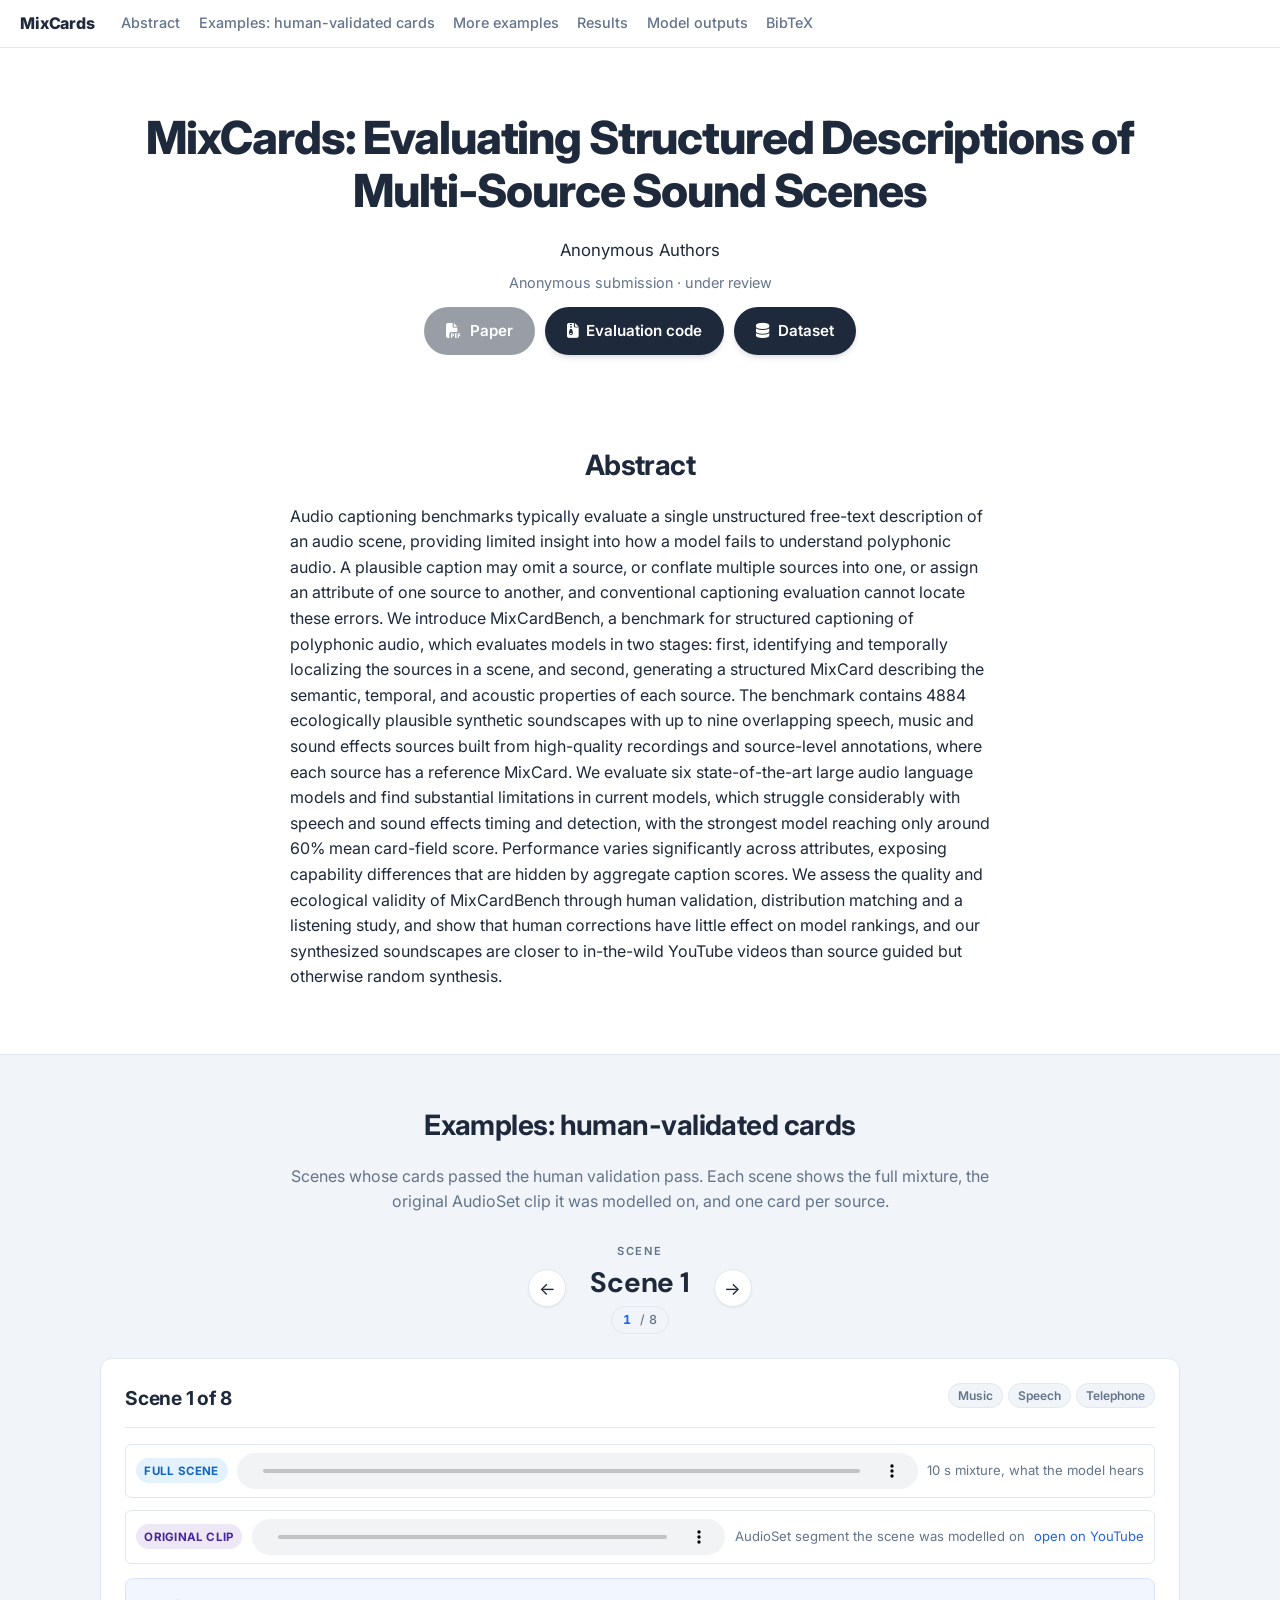
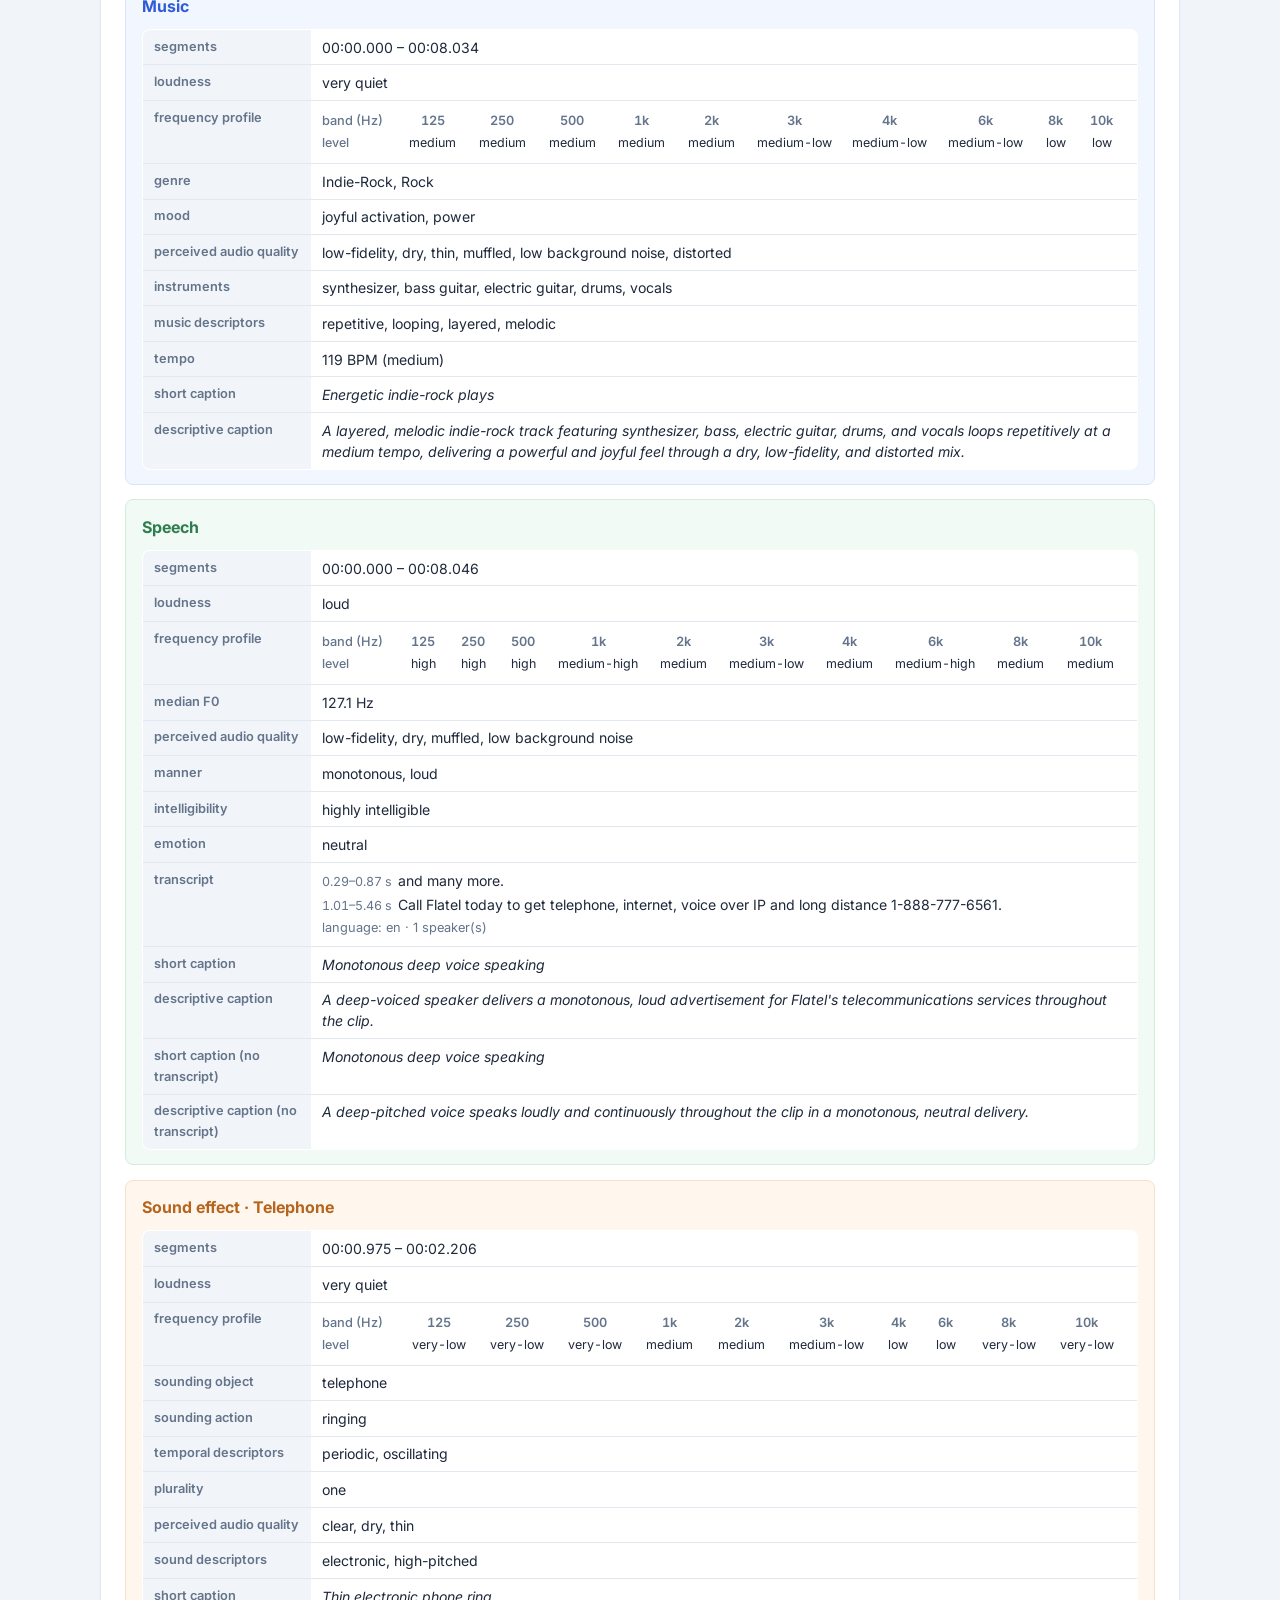
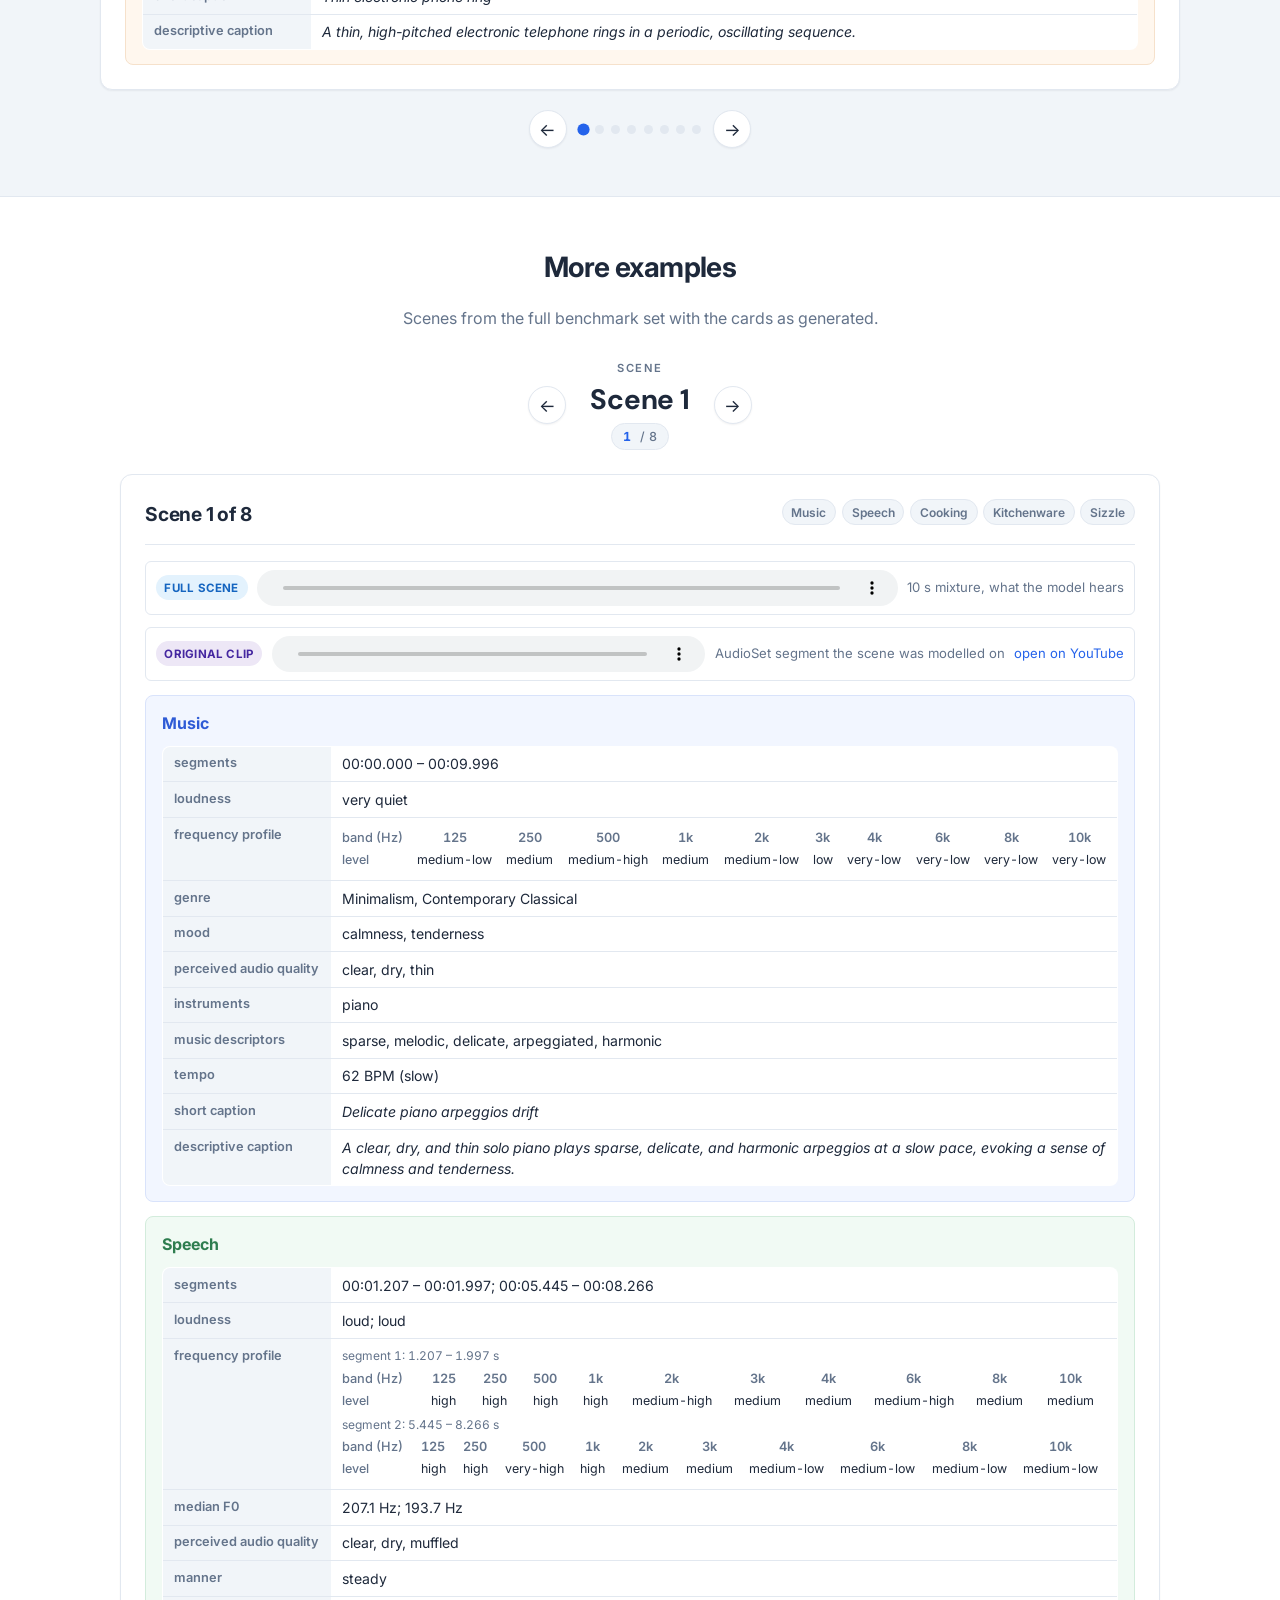
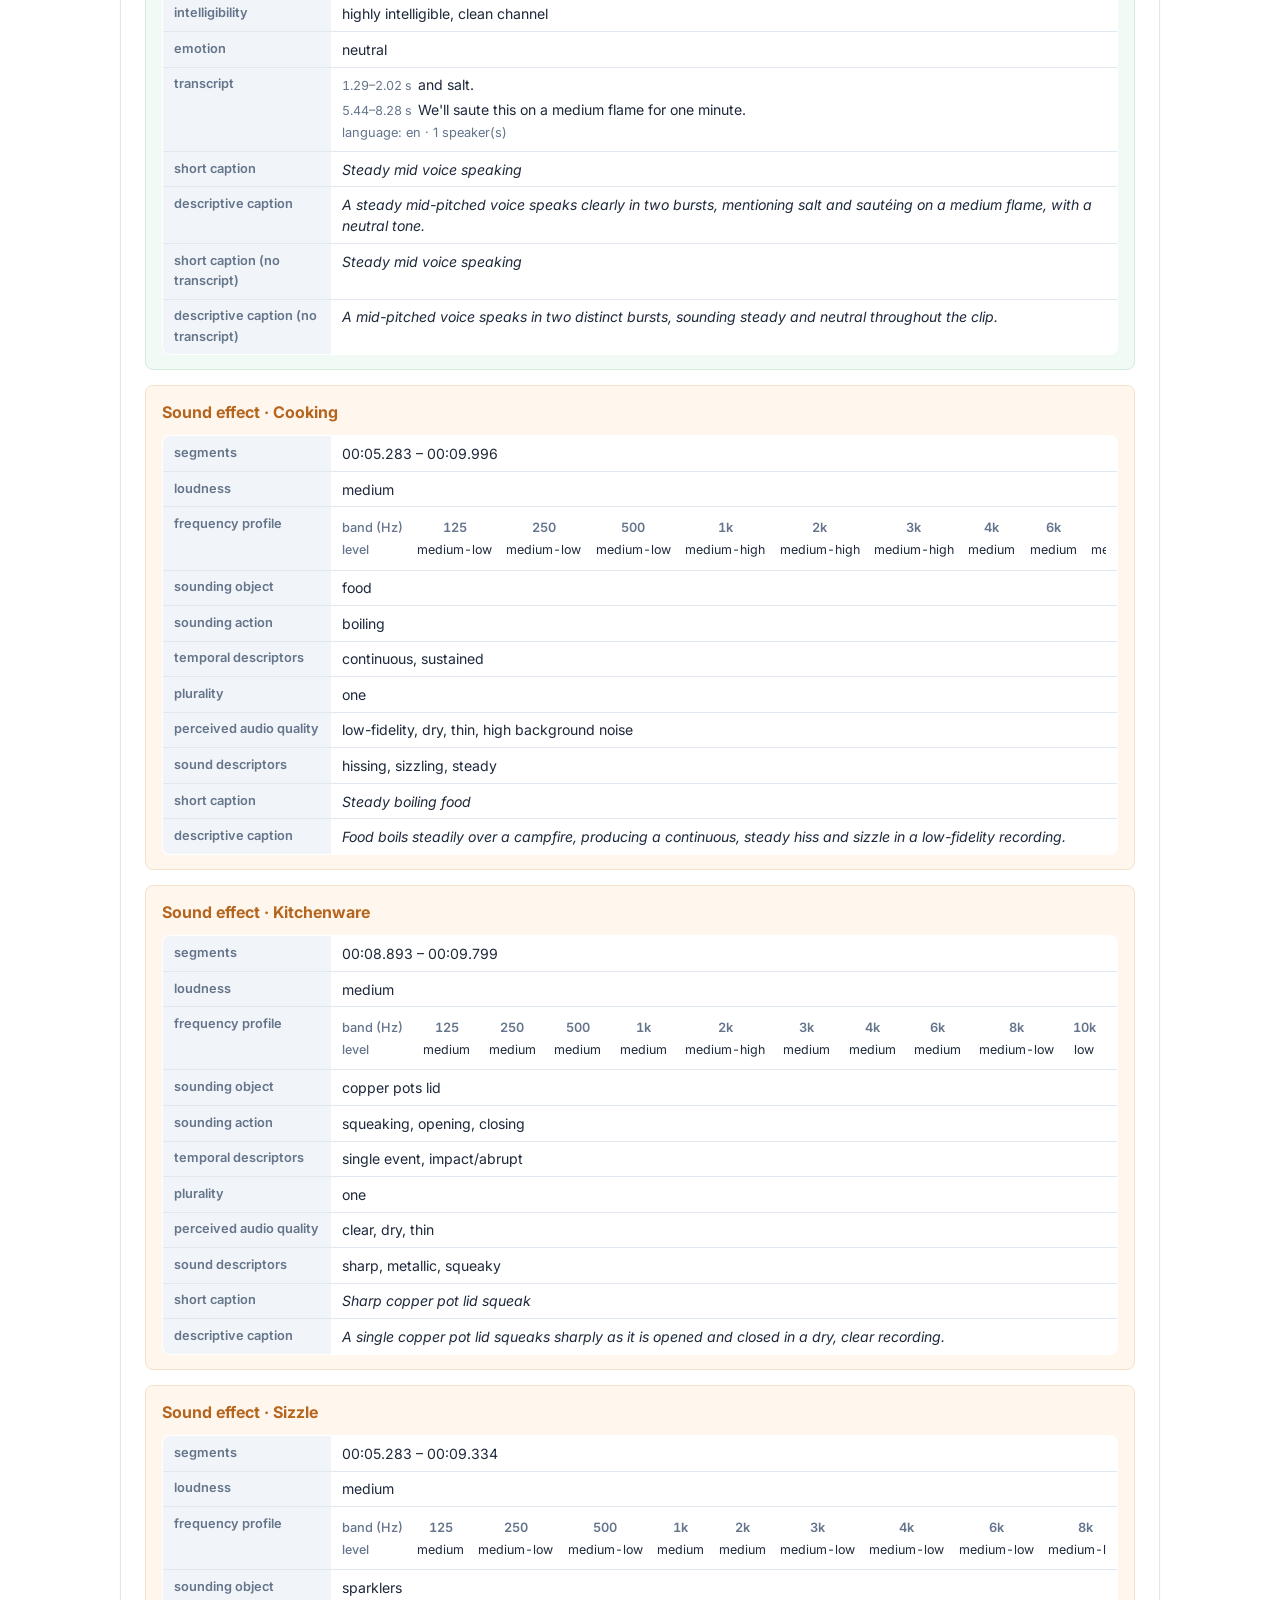
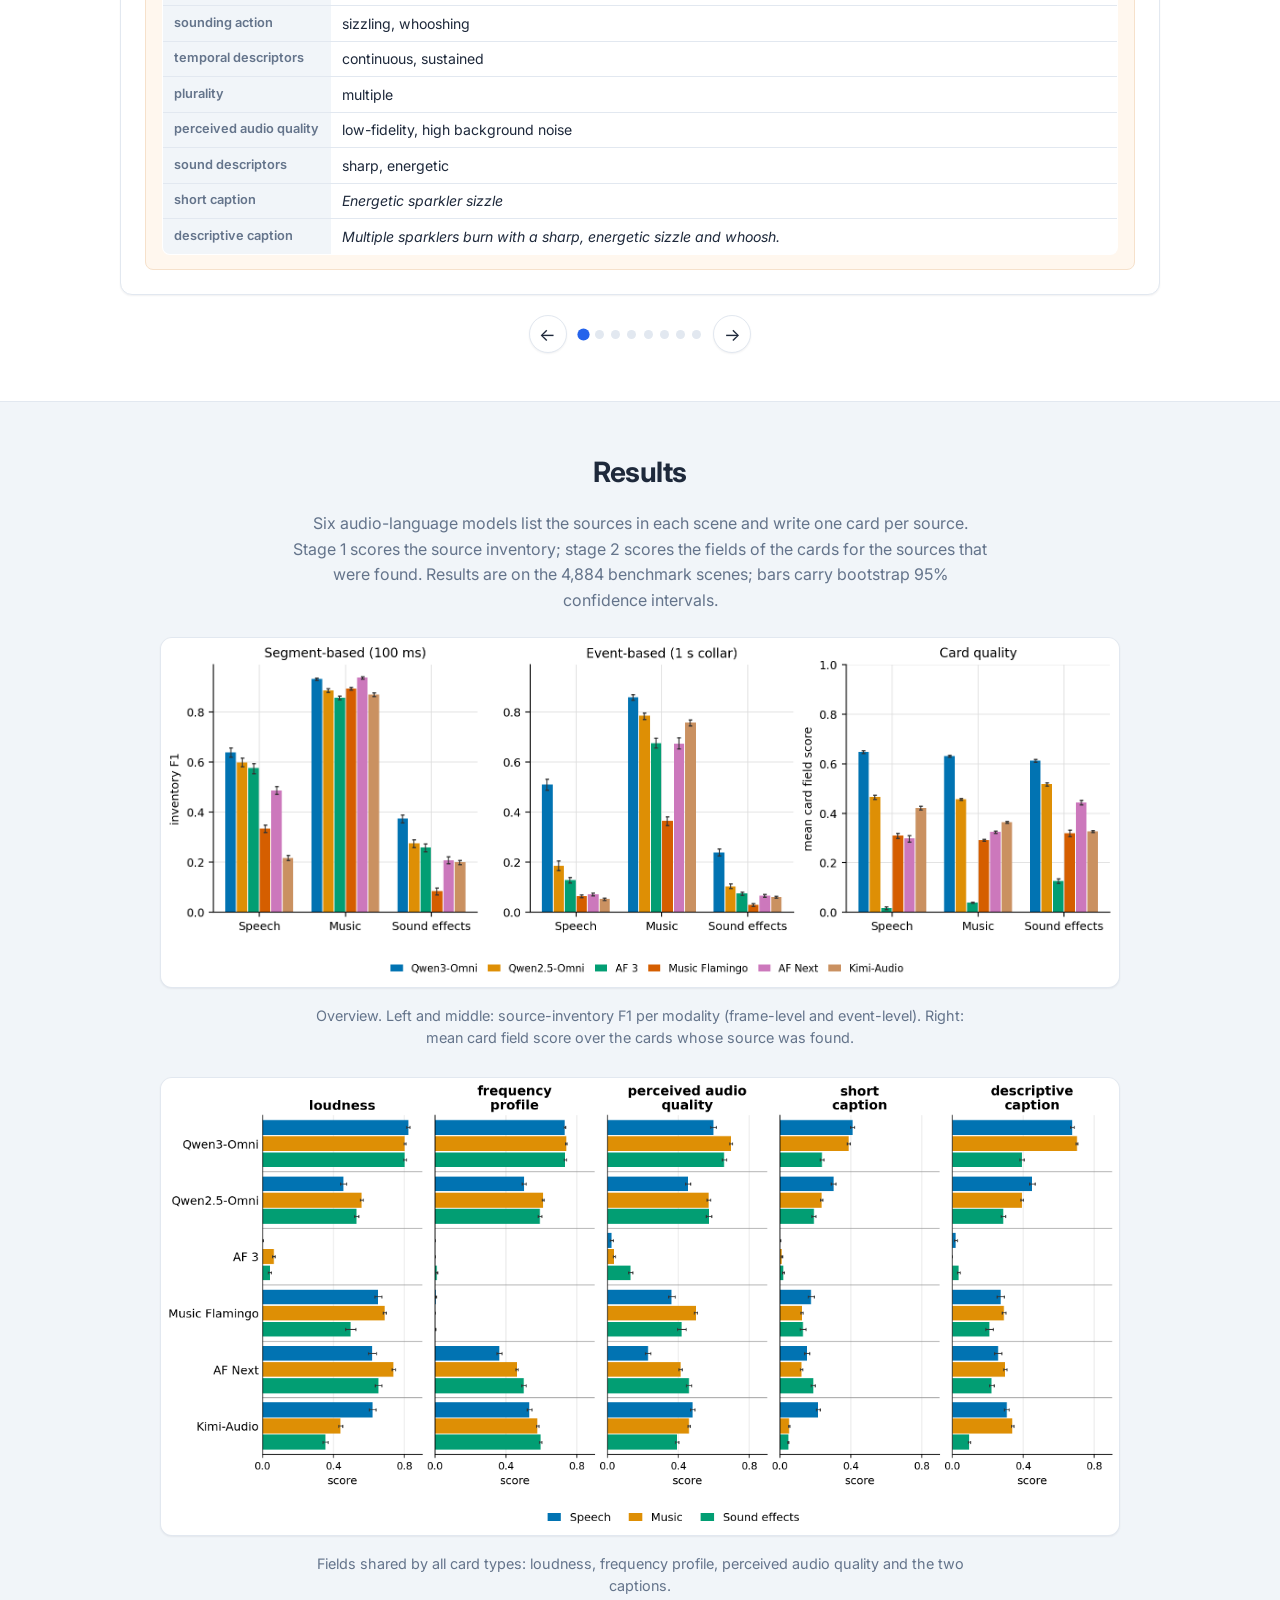
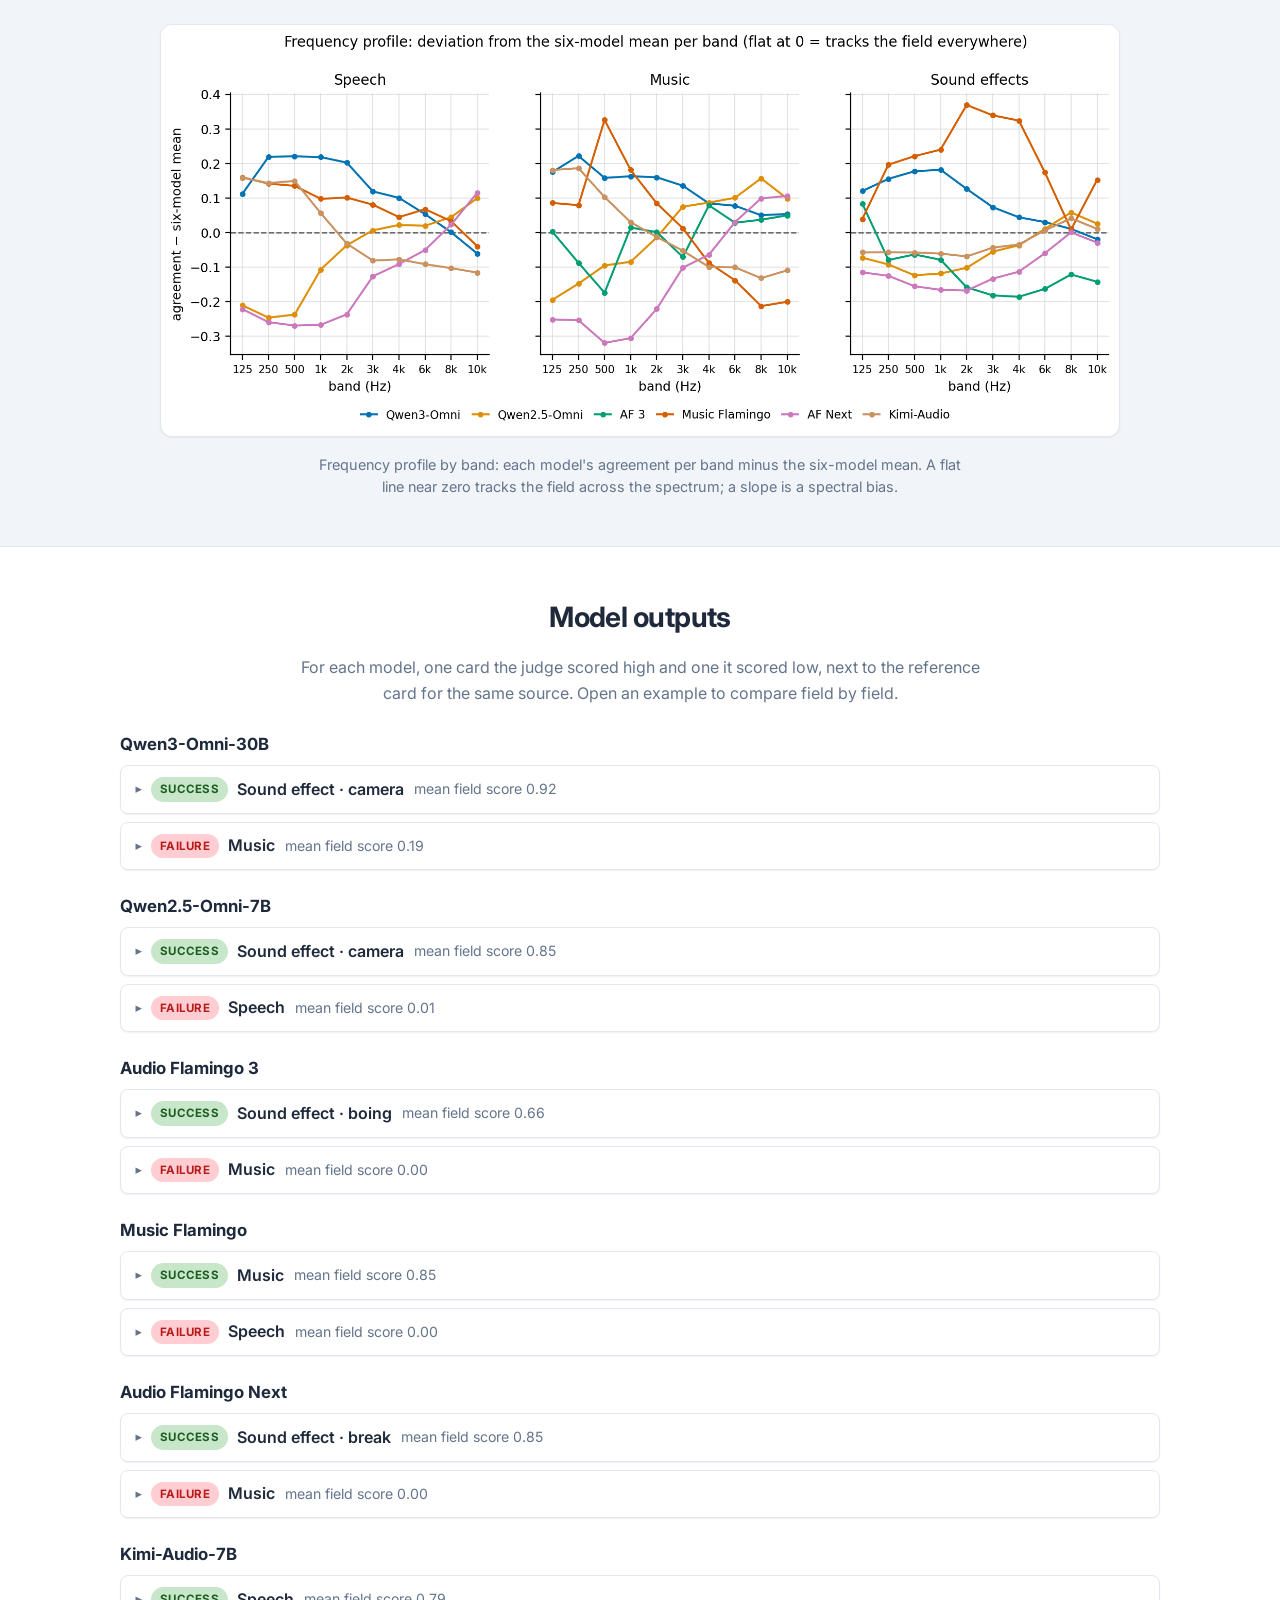
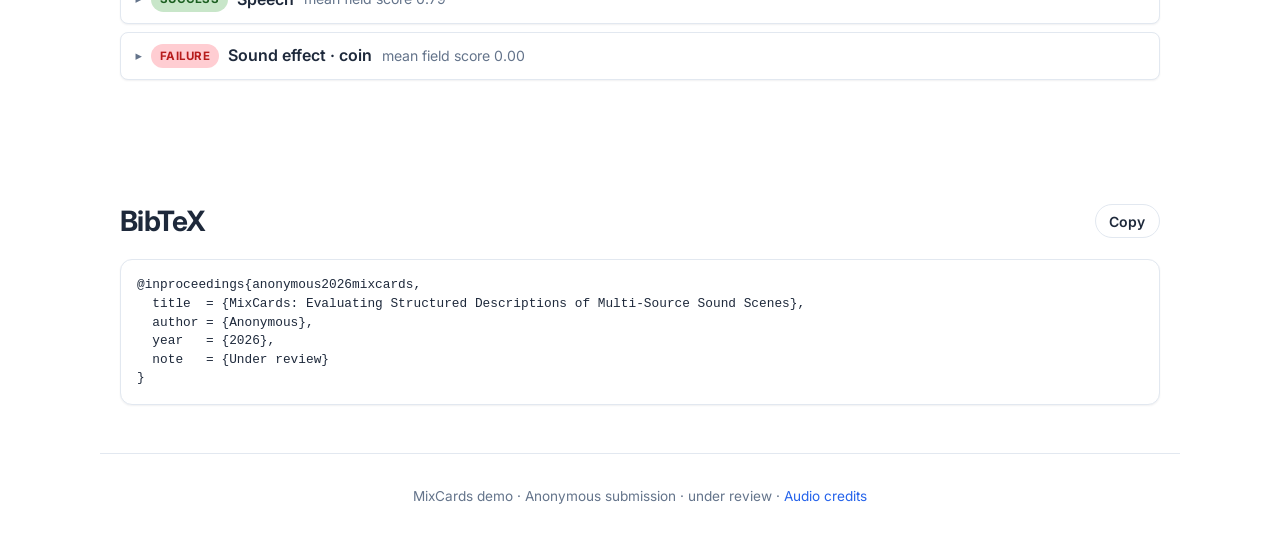
==== commit f5196804: "link evaluation code zip and anonymous dataset" ====
--- a/index.html
+++ b/index.html
@@ -13,7 +13,7 @@
 </head>
 <body>
 <nav class="site-nav" aria-label="Page sections"><div class="nav-inner"><a class="brand" href="#top">MixCards</a><a class="nav-link" href="#abstract">Abstract</a><a class="nav-link" href="#validated">Examples: human-validated cards</a><a class="nav-link" href="#more">More examples</a><a class="nav-link" href="#results">Results</a><a class="nav-link" href="#model-outputs">Model outputs</a><a class="nav-link" href="#citation">BibTeX</a></div></nav><main id="top">
-<section class="hero"><h1 id="page-title" class="publication-title">MixCards: Evaluating Structured Descriptions of Multi-Source Sound Scenes</h1><div class="publication-authors"><span class="author-block">Anonymous Authors</span></div><div class="publication-affiliations"><span class="aff-block">Anonymous submission · under review</span></div><div class="publication-links"><a class="btn-pub is-disabled" href="#" aria-disabled="true" title="coming soon"><span class="icon" aria-hidden="true"><i class="fas fa-file-pdf"></i></span><span class="btn-pub-label">Paper</span></a><a class="btn-pub is-disabled" href="#" aria-disabled="true" title="coming soon"><span class="icon" aria-hidden="true"><i class="fas fa-file-zipper"></i></span><span class="btn-pub-label">Evaluation code</span></a><a class="btn-pub is-disabled" href="#" aria-disabled="true" title="coming soon"><span class="icon" aria-hidden="true"><i class="fas fa-database"></i></span><span class="btn-pub-label">Dataset</span></a></div></section><section id="abstract" class="section"><h2>Abstract</h2><div class="prose"><p>Audio captioning benchmarks typically evaluate a single unstructured free-text description of an audio scene, providing limited insight into how a model fails to understand polyphonic audio. A plausible caption may omit a source, or conflate multiple sources into one, or assign an attribute of one source to another, and conventional captioning evaluation cannot locate these errors. We introduce MixCardBench, a benchmark for structured captioning of polyphonic audio, which evaluates models in two stages: first, identifying and temporally localizing the sources in a scene, and second, generating a structured MixCard describing the semantic, temporal, and acoustic properties of each source. The benchmark contains 4884 ecologically plausible synthetic soundscapes with up to nine overlapping speech, music and sound effects sources built from high-quality recordings and source-level annotations, where each source has a reference MixCard. We evaluate six state-of-the-art large audio language models and find substantial limitations in current models, which struggle considerably with speech and sound effects timing and detection, with the strongest model reaching only around 60% mean card-field score. Performance varies significantly across attributes, exposing capability differences that are hidden by aggregate caption scores. We assess the quality and ecological validity of MixCardBench through human validation, distribution matching and a listening study, and show that human corrections have little effect on model rankings, and our synthesized soundscapes are closer to in-the-wild YouTube videos than source guided but otherwise random synthesis.</p></div></section><section id="validated" class="section section-light"><h2>Examples: human-validated cards</h2><p class="section-lead">Scenes whose cards passed the human validation pass. Each scene shows the full mixture, the original AudioSet clip it was modelled on, and one card per source.</p><div class="examples-carousel" id="validated-carousel" role="region" aria-label="Examples"><div class="examples-header-row"><button type="button" class="examples-arrow examples-arrow-prev" aria-label="Previous example"><span aria-hidden="true">&#8592;</span></button><div class="examples-header"><p class="examples-header-eyebrow">scene</p><p class="examples-header-scale">Scene 1</p><p class="examples-header-counter"><strong>1</strong> / 8</p></div><button type="button" class="examples-arrow examples-arrow-next" aria-label="Next example"><span aria-hidden="true">&#8594;</span></button></div><div class="examples-stage carousel-stage" aria-live="polite"><article class="scenario-card" data-title="Scene 1"><div class="scenario-header"><h3 class="scenario-title">Scene 1 of 8</h3><div class="scene-badges"><span class="speaker-badge">Music</span><span class="speaker-badge">Speech</span><span class="speaker-badge">Telephone</span></div></div><div class="audio-row scene-row"><span class="eq-badge eq-scene">full scene</span><audio controls preload="none" src="audio/scene_7FTYb5K3uxk_22000/mix.mp3"></audio><span class="src-note" style="font-size:.82rem;color:var(--muted)">10 s mixture, what the model hears</span></div><div class="audio-row"><span class="eq-badge eq-src">original clip</span><audio controls preload="none" src="audio/scene_7FTYb5K3uxk_22000/source.mp3"></audio><span class="src-note" style="font-size:.82rem;color:var(--muted)">AudioSet segment the scene was modelled on</span><a class="yt-link" href="https://youtu.be/7FTYb5K3uxk?t=22" target="_blank" rel="noopener noreferrer">open on YouTube</a></div><div class="source-block src-music"><div class="source-title"><h4>Music</h4></div><table class="fields"><tbody><tr><th>segments</th><td>00:00.000 – 00:08.034</td></tr><tr><th>loudness</th><td>very quiet</td></tr><tr><th>frequency profile</th><td><div class="bands-wrap"><table class="bands"><thead><tr><th class="rowlab">band (Hz)</th><th>125</th><th>250</th><th>500</th><th>1k</th><th>2k</th><th>3k</th><th>4k</th><th>6k</th><th>8k</th><th>10k</th></tr></thead><tbody><tr><td class="rowlab">level</td><td>medium</td><td>medium</td><td>medium</td><td>medium</td><td>medium</td><td>medium-low</td><td>medium-low</td><td>medium-low</td><td>low</td><td>low</td></tr></tbody></table></div></td></tr><tr><th>genre</th><td>Indie-Rock, Rock</td></tr><tr><th>mood</th><td>joyful activation, power</td></tr><tr><th>perceived audio quality</th><td>low-fidelity, dry, thin, muffled, low background noise, distorted</td></tr><tr><th>instruments</th><td>synthesizer, bass guitar, electric guitar, drums, vocals</td></tr><tr><th>music descriptors</th><td>repetitive, looping, layered, melodic</td></tr><tr><th>tempo</th><td>119 BPM (medium)</td></tr><tr><th>short caption</th><td><span class="cap">Energetic indie-rock plays</span></td></tr><tr><th>descriptive caption</th><td><span class="cap">A layered, melodic indie-rock track featuring synthesizer, bass, electric guitar, drums, and vocals loops repetitively at a medium tempo, delivering a powerful and joyful feel through a dry, low-fidelity, and distorted mix.</span></td></tr></tbody></table></div><div class="source-block src-speech"><div class="source-title"><h4>Speech</h4></div><table class="fields"><tbody><tr><th>segments</th><td>00:00.000 – 00:08.046</td></tr><tr><th>loudness</th><td>loud</td></tr><tr><th>frequency profile</th><td><div class="bands-wrap"><table class="bands"><thead><tr><th class="rowlab">band (Hz)</th><th>125</th><th>250</th><th>500</th><th>1k</th><th>2k</th><th>3k</th><th>4k</th><th>6k</th><th>8k</th><th>10k</th></tr></thead><tbody><tr><td class="rowlab">level</td><td>high</td><td>high</td><td>high</td><td>medium-high</td><td>medium</td><td>medium-low</td><td>medium</td><td>medium-high</td><td>medium</td><td>medium</td></tr></tbody></table></div></td></tr><tr><th>median F0</th><td>127.1 Hz</td></tr><tr><th>perceived audio quality</th><td>low-fidelity, dry, muffled, low background noise</td></tr><tr><th>manner</th><td>monotonous, loud</td></tr><tr><th>intelligibility</th><td>highly intelligible</td></tr><tr><th>emotion</th><td>neutral</td></tr><tr><th>transcript</th><td><div class="tr-line"><span class="t">0.29–0.87 s</span>and many more.</div><div class="tr-line"><span class="t">1.01–5.46 s</span>Call Flatel today to get telephone, internet, voice over IP and long distance 1-888-777-6561.</div><div class="tr-line" style="color:var(--muted);font-size:.8rem">language: en · 1 speaker(s)</div></td></tr><tr><th>short caption</th><td><span class="cap">Monotonous deep voice speaking</span></td></tr><tr><th>descriptive caption</th><td><span class="cap">A deep-voiced speaker delivers a monotonous, loud advertisement for Flatel&#x27;s telecommunications services throughout the clip.</span></td></tr><tr><th>short caption (no transcript)</th><td><span class="cap">Monotonous deep voice speaking</span></td></tr><tr><th>descriptive caption (no transcript)</th><td><span class="cap">A deep-pitched voice speaks loudly and continuously throughout the clip in a monotonous, neutral delivery.</span></td></tr></tbody></table></div><div class="source-block src-sfx"><div class="source-title"><h4>Sound effect · Telephone</h4></div><table class="fields"><tbody><tr><th>segments</th><td>00:00.975 – 00:02.206</td></tr><tr><th>loudness</th><td>very quiet</td></tr><tr><th>frequency profile</th><td><div class="bands-wrap"><table class="bands"><thead><tr><th class="rowlab">band (Hz)</th><th>125</th><th>250</th><th>500</th><th>1k</th><th>2k</th><th>3k</th><th>4k</th><th>6k</th><th>8k</th><th>10k</th></tr></thead><tbody><tr><td class="rowlab">level</td><td>very-low</td><td>very-low</td><td>very-low</td><td>medium</td><td>medium</td><td>medium-low</td><td>low</td><td>low</td><td>very-low</td><td>very-low</td></tr></tbody></table></div></td></tr><tr><th>sounding object</th><td>telephone</td></tr><tr><th>sounding action</th><td>ringing</td></tr><tr><th>temporal descriptors</th><td>periodic, oscillating</td></tr><tr><th>plurality</th><td>one</td></tr><tr><th>perceived audio quality</th><td>clear, dry, thin</td></tr><tr><th>sound descriptors</th><td>electronic, high-pitched</td></tr><tr><th>short caption</th><td><span class="cap">Thin electronic phone ring</span></td></tr><tr><th>descriptive caption</th><td><span class="cap">A thin, high-pitched electronic telephone rings in a periodic, oscillating sequence.</span></td></tr></tbody></table></div></article><article class="scenario-card" data-title="Scene 2"><div class="scenario-header"><h3 class="scenario-title">Scene 2 of 8</h3><div class="scene-badges"><span class="speaker-badge">Music</span><span class="speaker-badge">Speech</span><span class="speaker-badge">Combustion</span><span class="speaker-badge">Racing</span><span class="speaker-badge">Tire</span></div></div><div class="audio-row scene-row"><span class="eq-badge eq-scene">full scene</span><audio controls preload="none" src="audio/scene_VgvVPVMhRGQ_350000/mix.mp3"></audio><span class="src-note" style="font-size:.82rem;color:var(--muted)">10 s mixture, what the model hears</span></div><div class="audio-row"><span class="eq-badge eq-src">original clip</span><audio controls preload="none" src="audio/scene_VgvVPVMhRGQ_350000/source.mp3"></audio><span class="src-note" style="font-size:.82rem;color:var(--muted)">AudioSet segment the scene was modelled on</span><a class="yt-link" href="https://youtu.be/VgvVPVMhRGQ?t=350" target="_blank" rel="noopener noreferrer">open on YouTube</a></div><div class="source-block src-music"><div class="source-title"><h4>Music</h4></div><table class="fields"><tbody><tr><th>segments</th><td>00:00.000 – 00:09.996</td></tr><tr><th>loudness</th><td>quiet</td></tr><tr><th>frequency profile</th><td><div class="bands-wrap"><table class="bands"><thead><tr><th class="rowlab">band (Hz)</th><th>125</th><th>250</th><th>500</th><th>1k</th><th>2k</th><th>3k</th><th>4k</th><th>6k</th><th>8k</th><th>10k</th></tr></thead><tbody><tr><td class="rowlab">level</td><td>high</td><td>medium-high</td><td>medium-high</td><td>medium</td><td>medium</td><td>medium-low</td><td>medium-low</td><td>medium-low</td><td>medium-low</td><td>medium</td></tr></tbody></table></div></td></tr><tr><th>genre</th><td>Electronic, Ambient, Downtempo</td></tr><tr><th>mood</th><td>nostalgia</td></tr><tr><th>perceived audio quality</th><td>clear, dry, low background noise</td></tr><tr><th>instruments</th><td>synthesizer, drum machine</td></tr><tr><th>music descriptors</th><td>layered, rhythmic, repetitive, synthetic, evolving</td></tr><tr><th>tempo</th><td>87 BPM (slow)</td></tr><tr><th>short caption</th><td><span class="cap">Nostalgic synth loop plays</span></td></tr><tr><th>descriptive caption</th><td><span class="cap">A layered, rhythmic synthesizer and drum machine loop plays at a slow pace, featuring a dry, clear sound with low background noise that evokes a sense of nostalgia.</span></td></tr></tbody></table></div><div class="source-block src-speech"><div class="source-title"><h4>Speech</h4></div><table class="fields"><tbody><tr><th>segments</th><td>00:00.348 – 00:05.317; 00:06.641 – 00:09.996</td></tr><tr><th>loudness</th><td>loud; loud</td></tr><tr><th>frequency profile</th><td><div class="bands-wrap"><table class="bands"><caption>segment 1: 0.348 – 5.317 s</caption><thead><tr><th class="rowlab">band (Hz)</th><th>125</th><th>250</th><th>500</th><th>1k</th><th>2k</th><th>3k</th><th>4k</th><th>6k</th><th>8k</th><th>10k</th></tr></thead><tbody><tr><td class="rowlab">level</td><td>high</td><td>high</td><td>high</td><td>high</td><td>medium-high</td><td>medium</td><td>medium-low</td><td>medium</td><td>medium-low</td><td>low</td></tr></tbody></table></div><div class="bands-wrap"><table class="bands"><caption>segment 2: 6.641 – 9.996 s</caption><thead><tr><th class="rowlab">band (Hz)</th><th>125</th><th>250</th><th>500</th><th>1k</th><th>2k</th><th>3k</th><th>4k</th><th>6k</th><th>8k</th><th>10k</th></tr></thead><tbody><tr><td class="rowlab">level</td><td>high</td><td>high</td><td>high</td><td>high</td><td>medium-high</td><td>medium</td><td>medium</td><td>medium</td><td>medium-low</td><td>medium-low</td></tr></tbody></table></div></td></tr><tr><th>median F0</th><td>112.2 Hz; 115.9 Hz</td></tr><tr><th>perceived audio quality</th><td>clear, dry, thin</td></tr><tr><th>manner</th><td>monotonous, steady</td></tr><tr><th>intelligibility</th><td>highly intelligible</td></tr><tr><th>emotion</th><td>neutral</td></tr><tr><th>transcript</th><td><div class="tr-line"><span class="t">0.23–5.28 s</span>You could hack your friend&#x27;s console dams, creating distractions and triggering the city&#x27;s hass.</div><div class="tr-line"><span class="t">6.80–9.89 s</span>Challenge your console friends to a high-speed race through the streets of</div><div class="tr-line" style="color:var(--muted);font-size:.8rem">language: en · 1 speaker(s)</div></td></tr><tr><th>short caption</th><td><span class="cap">Monotonous deep voice speaking</span></td></tr><tr><th>descriptive caption</th><td><span class="cap">A deep-voiced speaker delivers two steady, monotonous segments about gaming consoles and racing, sounding neutral throughout.</span></td></tr><tr><th>short caption (no transcript)</th><td><span class="cap">Steady deep voice speaking</span></td></tr><tr><th>descriptive caption (no transcript)</th><td><span class="cap">A deep voice speaks in two steady, monotonous bursts throughout the clip, delivered with a neutral tone.</span></td></tr></tbody></table></div><div class="source-block src-sfx"><div class="source-title"><h4>Sound effect · Combustion</h4></div><table class="fields"><tbody><tr><th>segments</th><td>00:00.000 – 00:09.927</td></tr><tr><th>loudness</th><td>medium</td></tr><tr><th>frequency profile</th><td><div class="bands-wrap"><table class="bands"><thead><tr><th class="rowlab">band (Hz)</th><th>125</th><th>250</th><th>500</th><th>1k</th><th>2k</th><th>3k</th><th>4k</th><th>6k</th><th>8k</th><th>10k</th></tr></thead><tbody><tr><td class="rowlab">level</td><td>high</td><td>medium-high</td><td>medium-high</td><td>medium-high</td><td>medium-low</td><td>low</td><td>low</td><td>low</td><td>very-low</td><td>very-low</td></tr></tbody></table></div></td></tr><tr><th>sounding object</th><td>generators</td></tr><tr><th>sounding action</th><td>running</td></tr><tr><th>temporal descriptors</th><td>continuous, sustained</td></tr><tr><th>plurality</th><td>one</td></tr><tr><th>perceived audio quality</th><td>low-fidelity, bass-heavy, low background noise</td></tr><tr><th>sound descriptors</th><td>rumbling, steady, deep</td></tr><tr><th>short caption</th><td><span class="cap">Steady deep generator hum</span></td></tr><tr><th>descriptive caption</th><td><span class="cap">A large gas or diesel generator runs steadily, producing a deep, rumbling hum with low background noise.</span></td></tr></tbody></table></div><div class="source-block src-sfx"><div class="source-title"><h4>Sound effect · Racing</h4></div><table class="fields"><tbody><tr><th>segments</th><td>00:00.000 – 00:09.996</td></tr><tr><th>loudness</th><td>medium</td></tr><tr><th>frequency profile</th><td><div class="bands-wrap"><table class="bands"><thead><tr><th class="rowlab">band (Hz)</th><th>125</th><th>250</th><th>500</th><th>1k</th><th>2k</th><th>3k</th><th>4k</th><th>6k</th><th>8k</th><th>10k</th></tr></thead><tbody><tr><td class="rowlab">level</td><td>medium-low</td><td>medium</td><td>medium</td><td>medium-low</td><td>medium-low</td><td>low</td><td>low</td><td>very-low</td><td>very-low</td><td>very-low</td></tr></tbody></table></div></td></tr><tr><th>sounding object</th><td>racecar</td></tr><tr><th>sounding action</th><td>passing</td></tr><tr><th>temporal descriptors</th><td>single event, fade out, rising</td></tr><tr><th>plurality</th><td>one</td></tr><tr><th>perceived audio quality</th><td>high-fidelity, dry, bass-heavy, low background noise</td></tr><tr><th>sound descriptors</th><td>rushing, deep, powerful, low-pitched</td></tr><tr><th>short caption</th><td><span class="cap">Deep rushing racecar pass</span></td></tr><tr><th>descriptive caption</th><td><span class="cap">A single racecar passes by at high speed, its deep and powerful engine tone rising and then fading out in a dry, high-fidelity recording.</span></td></tr></tbody></table></div><div class="source-block src-sfx"><div class="source-title"><h4>Sound effect · Tire</h4></div><table class="fields"><tbody><tr><th>segments</th><td>00:04.818 – 00:08.150</td></tr><tr><th>loudness</th><td>medium</td></tr><tr><th>frequency profile</th><td><div class="bands-wrap"><table class="bands"><thead><tr><th class="rowlab">band (Hz)</th><th>125</th><th>250</th><th>500</th><th>1k</th><th>2k</th><th>3k</th><th>4k</th><th>6k</th><th>8k</th><th>10k</th></tr></thead><tbody><tr><td class="rowlab">level</td><td>medium</td><td>medium</td><td>medium</td><td>medium</td><td>medium</td><td>medium</td><td>medium-low</td><td>medium-low</td><td>low</td><td>low</td></tr></tbody></table></div></td></tr><tr><th>sounding object</th><td>tire</td></tr><tr><th>sounding action</th><td>crackling</td></tr><tr><th>temporal descriptors</th><td>single event</td></tr><tr><th>plurality</th><td>one</td></tr><tr><th>perceived audio quality</th><td>dry, low background noise</td></tr><tr><th>sound descriptors</th><td>splashing, wet</td></tr><tr><th>short caption</th><td><span class="cap">Wet tire crackling</span></td></tr><tr><th>descriptive caption</th><td><span class="cap">A tire crackles and splashes on a rain-soaked road.</span></td></tr></tbody></table></div></article><article class="scenario-card" data-title="Scene 3"><div class="scenario-header"><h3 class="scenario-title">Scene 3 of 8</h3><div class="scene-badges"><span class="speaker-badge">Music</span><span class="speaker-badge">Speech</span><span class="speaker-badge">Horse</span></div></div><div class="audio-row scene-row"><span class="eq-badge eq-scene">full scene</span><audio controls preload="none" src="audio/scene_-0jeONf82dE_21000/mix.mp3"></audio><span class="src-note" style="font-size:.82rem;color:var(--muted)">10 s mixture, what the model hears</span></div><div class="audio-row"><span class="eq-badge eq-src">original clip</span><audio controls preload="none" src="audio/scene_-0jeONf82dE_21000/source.mp3"></audio><span class="src-note" style="font-size:.82rem;color:var(--muted)">AudioSet segment the scene was modelled on</span><a class="yt-link" href="https://youtu.be/-0jeONf82dE?t=21" target="_blank" rel="noopener noreferrer">open on YouTube</a></div><div class="source-block src-music"><div class="source-title"><h4>Music</h4></div><table class="fields"><tbody><tr><th>segments</th><td>00:02.984 – 00:09.160</td></tr><tr><th>loudness</th><td>quiet</td></tr><tr><th>frequency profile</th><td><div class="bands-wrap"><table class="bands"><thead><tr><th class="rowlab">band (Hz)</th><th>125</th><th>250</th><th>500</th><th>1k</th><th>2k</th><th>3k</th><th>4k</th><th>6k</th><th>8k</th><th>10k</th></tr></thead><tbody><tr><td class="rowlab">level</td><td>high</td><td>medium</td><td>medium</td><td>medium-low</td><td>medium-low</td><td>medium-low</td><td>medium-low</td><td>medium-low</td><td>low</td><td>medium-low</td></tr></tbody></table></div></td></tr><tr><th>genre</th><td>Hip-Hop, Trip-Hop</td></tr><tr><th>mood</th><td>nostalgia, tenderness</td></tr><tr><th>perceived audio quality</th><td>clear, dry, bass-heavy, low background noise</td></tr><tr><th>instruments</th><td>drums, bass guitar, electric piano</td></tr><tr><th>music descriptors</th><td>groovy, repetitive, layered, warm, looping</td></tr><tr><th>tempo</th><td>90 BPM (slow)</td></tr><tr><th>short caption</th><td><span class="cap">Warm hip-hop groove plays</span></td></tr><tr><th>descriptive caption</th><td><span class="cap">A warm, layered hip-hop groove featuring drums, bass guitar, and electric piano loops at a slow pace, starting after a brief silence with a clear, dry, and bass-heavy sound.</span></td></tr></tbody></table></div><div class="source-block src-speech"><div class="source-title"><h4>Speech</h4></div><table class="fields"><tbody><tr><th>segments</th><td>00:00.801 – 00:07.152; 00:08.290 – 00:09.149</td></tr><tr><th>loudness</th><td>medium; medium</td></tr><tr><th>frequency profile</th><td><div class="bands-wrap"><table class="bands"><caption>segment 1: 0.801 – 7.152 s</caption><thead><tr><th class="rowlab">band (Hz)</th><th>125</th><th>250</th><th>500</th><th>1k</th><th>2k</th><th>3k</th><th>4k</th><th>6k</th><th>8k</th><th>10k</th></tr></thead><tbody><tr><td class="rowlab">level</td><td>medium-high</td><td>high</td><td>high</td><td>medium-high</td><td>medium</td><td>medium-low</td><td>medium</td><td>medium-low</td><td>medium-low</td><td>medium-low</td></tr></tbody></table></div><div class="bands-wrap"><table class="bands"><caption>segment 2: 8.29 – 9.149 s</caption><thead><tr><th class="rowlab">band (Hz)</th><th>125</th><th>250</th><th>500</th><th>1k</th><th>2k</th><th>3k</th><th>4k</th><th>6k</th><th>8k</th><th>10k</th></tr></thead><tbody><tr><td class="rowlab">level</td><td>medium-high</td><td>medium-high</td><td>high</td><td>medium-high</td><td>medium</td><td>medium-low</td><td>medium-low</td><td>low</td><td>low</td><td>low</td></tr></tbody></table></div></td></tr><tr><th>median F0</th><td>135.4 Hz; 106.9 Hz</td></tr><tr><th>perceived audio quality</th><td>low-fidelity, dry, muffled, low background noise</td></tr><tr><th>manner</th><td>resonant, slow, gravelly</td></tr><tr><th>intelligibility</th><td>highly intelligible</td></tr><tr><th>emotion</th><td>excited/happy</td></tr><tr><th>transcript</th><td><div class="tr-line"><span class="t">0.79–2.08 s</span>Do you smell barbecue?</div><div class="tr-line"><span class="t">2.56–5.85 s</span>Oh, fresh, smooth, real, Bud Light.</div><div class="tr-line"><span class="t">6.11–8.97 s</span>Cool, a rocket sl- It&#x27;s all here.</div><div class="tr-line" style="color:var(--muted);font-size:.8rem">language: en · 1 speaker(s)</div></td></tr><tr><th>short caption</th><td><span class="cap">Gravelly deep voice speaking</span></td></tr><tr><th>descriptive caption</th><td><span class="cap">A gravelly deep voice speaks slowly and resonantly throughout the clip, sounding excited and happy while mentioning barbecue and Bud Light.</span></td></tr><tr><th>short caption (no transcript)</th><td><span class="cap">Gravelly deep voice speaking</span></td></tr><tr><th>descriptive caption (no transcript)</th><td><span class="cap">A gravelly deep voice speaks in two segments, a longer stretch in the middle and a brief remark at the end, delivered in a slow, resonant manner that sounds excited and happy.</span></td></tr></tbody></table></div><div class="source-block src-sfx"><div class="source-title"><h4>Sound effect · Horse</h4></div><table class="fields"><tbody><tr><th>segments</th><td>00:00.000 – 00:00.824; 00:06.803 – 00:07.953</td></tr><tr><th>loudness</th><td>quiet; quiet</td></tr><tr><th>frequency profile</th><td><div class="bands-wrap"><table class="bands"><caption>segment 1: 0.0 – 0.824 s</caption><thead><tr><th class="rowlab">band (Hz)</th><th>125</th><th>250</th><th>500</th><th>1k</th><th>2k</th><th>3k</th><th>4k</th><th>6k</th><th>8k</th><th>10k</th></tr></thead><tbody><tr><td class="rowlab">level</td><td>very-low</td><td>low</td><td>medium-low</td><td>medium</td><td>medium-high</td><td>medium-high</td><td>medium</td><td>low</td><td>very-low</td><td>very-low</td></tr></tbody></table></div><div class="bands-wrap"><table class="bands"><caption>segment 2: 6.803 – 7.953 s</caption><thead><tr><th class="rowlab">band (Hz)</th><th>125</th><th>250</th><th>500</th><th>1k</th><th>2k</th><th>3k</th><th>4k</th><th>6k</th><th>8k</th><th>10k</th></tr></thead><tbody><tr><td class="rowlab">level</td><td>medium</td><td>medium</td><td>medium-high</td><td>medium-high</td><td>medium-high</td><td>medium</td><td>medium</td><td>medium-low</td><td>low</td><td>low</td></tr></tbody></table></div></td></tr><tr><th>sounding object</th><td>horse</td></tr><tr><th>sounding action</th><td>snorting</td></tr><tr><th>temporal descriptors</th><td>intermittent, impact/abrupt</td></tr><tr><th>plurality</th><td>multiple</td></tr><tr><th>perceived audio quality</th><td>clear, dry, harsh</td></tr><tr><th>sound descriptors</th><td>sharp, forceful, guttural</td></tr><tr><th>short caption</th><td><span class="cap">Sharp, forceful horse snorts</span></td></tr><tr><th>descriptive caption</th><td><span class="cap">Multiple horses snort sharply and forcefully in a dry, clear recording with a harsh tone.</span></td></tr></tbody></table></div></article><article class="scenario-card" data-title="Scene 4"><div class="scenario-header"><h3 class="scenario-title">Scene 4 of 8</h3><div class="scene-badges"><span class="speaker-badge">Music</span><span class="speaker-badge">Speech</span><span class="speaker-badge">Applause</span></div></div><div class="audio-row scene-row"><span class="eq-badge eq-scene">full scene</span><audio controls preload="none" src="audio/scene_Ny8-G8EoWOw_10000/mix.mp3"></audio><span class="src-note" style="font-size:.82rem;color:var(--muted)">10 s mixture, what the model hears</span></div><div class="audio-row"><span class="eq-badge eq-src">original clip</span><audio controls preload="none" src="audio/scene_Ny8-G8EoWOw_10000/source.mp3"></audio><span class="src-note" style="font-size:.82rem;color:var(--muted)">AudioSet segment the scene was modelled on</span><a class="yt-link" href="https://youtu.be/Ny8-G8EoWOw?t=10" target="_blank" rel="noopener noreferrer">open on YouTube</a></div><div class="source-block src-music"><div class="source-title"><h4>Music</h4></div><table class="fields"><tbody><tr><th>segments</th><td>00:03.019 – 00:05.375</td></tr><tr><th>loudness</th><td>quiet</td></tr><tr><th>frequency profile</th><td><div class="bands-wrap"><table class="bands"><thead><tr><th class="rowlab">band (Hz)</th><th>125</th><th>250</th><th>500</th><th>1k</th><th>2k</th><th>3k</th><th>4k</th><th>6k</th><th>8k</th><th>10k</th></tr></thead><tbody><tr><td class="rowlab">level</td><td>medium-high</td><td>medium-high</td><td>medium-high</td><td>medium</td><td>medium</td><td>medium-low</td><td>low</td><td>very-low</td><td>very-low</td><td>very-low</td></tr></tbody></table></div></td></tr><tr><th>genre</th><td>Experimental Pop</td></tr><tr><th>mood</th><td>nostalgia</td></tr><tr><th>perceived audio quality</th><td>clear, dry, thin</td></tr><tr><th>instruments</th><td>synthesizer</td></tr><tr><th>music descriptors</th><td>synthetic, evolving, harmonic</td></tr><tr><th>tempo</th><td>150 BPM (very fast)</td></tr><tr><th>short caption</th><td><span class="cap">Nostalgic synth evolves</span></td></tr><tr><th>descriptive caption</th><td><span class="cap">A clear, dry, and thin synthesizer plays a harmonic, evolving, and synthetic melody at a very fast pace, appearing briefly in the middle of the clip.</span></td></tr></tbody></table></div><div class="source-block src-speech"><div class="source-title"><h4>Speech</h4></div><table class="fields"><tbody><tr><th>segments</th><td>00:00.000 – 00:02.485; 00:04.516 – 00:09.996</td></tr><tr><th>loudness</th><td>medium; quiet</td></tr><tr><th>frequency profile</th><td><div class="bands-wrap"><table class="bands"><caption>segment 1: 0.0 – 2.485 s</caption><thead><tr><th class="rowlab">band (Hz)</th><th>125</th><th>250</th><th>500</th><th>1k</th><th>2k</th><th>3k</th><th>4k</th><th>6k</th><th>8k</th><th>10k</th></tr></thead><tbody><tr><td class="rowlab">level</td><td>high</td><td>medium-high</td><td>medium-high</td><td>medium</td><td>medium-low</td><td>low</td><td>medium-low</td><td>low</td><td>very-low</td><td>very-low</td></tr></tbody></table></div><div class="bands-wrap"><table class="bands"><caption>segment 2: 4.516 – 9.996 s</caption><thead><tr><th class="rowlab">band (Hz)</th><th>125</th><th>250</th><th>500</th><th>1k</th><th>2k</th><th>3k</th><th>4k</th><th>6k</th><th>8k</th><th>10k</th></tr></thead><tbody><tr><td class="rowlab">level</td><td>medium-high</td><td>medium-high</td><td>medium-high</td><td>medium</td><td>medium-low</td><td>medium-low</td><td>medium-low</td><td>medium-low</td><td>low</td><td>low</td></tr></tbody></table></div></td></tr><tr><th>median F0</th><td>81.9 Hz; 83.4 Hz</td></tr><tr><th>perceived audio quality</th><td>low-fidelity, dry, muffled, bass-heavy, low background noise</td></tr><tr><th>manner</th><td>monotonous, clear, slow</td></tr><tr><th>intelligibility</th><td>highly intelligible</td></tr><tr><th>emotion</th><td>neutral</td></tr><tr><th>transcript</th><td><div class="tr-line"><span class="t">0.17–9.81 s</span>just by clapping clap on the music it&#x27;s easy just plug the clapper into any household outlet then plug in your lam tv</div><div class="tr-line" style="color:var(--muted);font-size:.8rem">language: en · 1 speaker(s)</div></td></tr><tr><th>short caption</th><td><span class="cap">Monotonous deep voice speaking</span></td></tr><tr><th>descriptive caption</th><td><span class="cap">A deep voice speaks in a monotonous, clear, and slow delivery throughout the clip, explaining how to use a clapper device.</span></td></tr><tr><th>short caption (no transcript)</th><td><span class="cap">Monotonous deep voice speaking</span></td></tr><tr><th>descriptive caption (no transcript)</th><td><span class="cap">A deep voice speaks in two segments with a monotonous, clear, and slow delivery, sounding neutral throughout.</span></td></tr></tbody></table></div><div class="source-block src-sfx"><div class="source-title"><h4>Sound effect · Applause</h4></div><table class="fields"><tbody><tr><th>segments</th><td>00:01.765 – 00:03.204</td></tr><tr><th>loudness</th><td>quiet</td></tr><tr><th>frequency profile</th><td><div class="bands-wrap"><table class="bands"><thead><tr><th class="rowlab">band (Hz)</th><th>125</th><th>250</th><th>500</th><th>1k</th><th>2k</th><th>3k</th><th>4k</th><th>6k</th><th>8k</th><th>10k</th></tr></thead><tbody><tr><td class="rowlab">level</td><td>very-low</td><td>medium-low</td><td>medium</td><td>medium</td><td>medium</td><td>medium-low</td><td>medium-low</td><td>medium-low</td><td>medium-low</td><td>medium-low</td></tr></tbody></table></div></td></tr><tr><th>sounding object</th><td>hands</td></tr><tr><th>sounding action</th><td>clapping</td></tr><tr><th>temporal descriptors</th><td>rhythmic, impact/abrupt</td></tr><tr><th>plurality</th><td>multiple</td></tr><tr><th>perceived audio quality</th><td>clear, dry, thin</td></tr><tr><th>sound descriptors</th><td>sharp</td></tr><tr><th>short caption</th><td><span class="cap">Sharp rhythmic group clapping</span></td></tr><tr><th>descriptive caption</th><td><span class="cap">Multiple hands clap sharply and rhythmically in a dry, clear recording.</span></td></tr></tbody></table></div></article><article class="scenario-card" data-title="Scene 5"><div class="scenario-header"><h3 class="scenario-title">Scene 5 of 8</h3><div class="scene-badges"><span class="speaker-badge">Music</span><span class="speaker-badge">Speech</span><span class="speaker-badge">Misc</span></div></div><div class="audio-row scene-row"><span class="eq-badge eq-scene">full scene</span><audio controls preload="none" src="audio/scene_j6mYzEsAFVo_90000/mix.mp3"></audio><span class="src-note" style="font-size:.82rem;color:var(--muted)">10 s mixture, what the model hears</span></div><div class="audio-row"><span class="eq-badge eq-src">original clip</span><audio controls preload="none" src="audio/scene_j6mYzEsAFVo_90000/source.mp3"></audio><span class="src-note" style="font-size:.82rem;color:var(--muted)">AudioSet segment the scene was modelled on</span><a class="yt-link" href="https://youtu.be/j6mYzEsAFVo?t=90" target="_blank" rel="noopener noreferrer">open on YouTube</a></div><div class="source-block src-music"><div class="source-title"><h4>Music</h4></div><table class="fields"><tbody><tr><th>segments</th><td>00:02.554 – 00:03.704; 00:04.876 – 00:09.996</td></tr><tr><th>loudness</th><td>quiet; quiet</td></tr><tr><th>frequency profile</th><td><div class="bands-wrap"><table class="bands"><caption>segment 1: 2.554 – 3.704 s</caption><thead><tr><th class="rowlab">band (Hz)</th><th>125</th><th>250</th><th>500</th><th>1k</th><th>2k</th><th>3k</th><th>4k</th><th>6k</th><th>8k</th><th>10k</th></tr></thead><tbody><tr><td class="rowlab">level</td><td>very-low</td><td>low</td><td>medium</td><td>medium</td><td>medium-high</td><td>medium</td><td>medium</td><td>medium-low</td><td>low</td><td>low</td></tr></tbody></table></div><div class="bands-wrap"><table class="bands"><caption>segment 2: 4.876 – 9.996 s</caption><thead><tr><th class="rowlab">band (Hz)</th><th>125</th><th>250</th><th>500</th><th>1k</th><th>2k</th><th>3k</th><th>4k</th><th>6k</th><th>8k</th><th>10k</th></tr></thead><tbody><tr><td class="rowlab">level</td><td>medium-low</td><td>low</td><td>medium</td><td>medium-high</td><td>medium-high</td><td>medium-low</td><td>medium</td><td>medium-low</td><td>medium-low</td><td>medium-low</td></tr></tbody></table></div></td></tr><tr><th>genre</th><td>Field Recordings, Experimental</td></tr><tr><th>mood</th><td>tension</td></tr><tr><th>perceived audio quality</th><td>low-fidelity, thin</td></tr><tr><th>instruments</th><td>vocals</td></tr><tr><th>music descriptors</th><td>glitchy, detuned, rapid</td></tr><tr><th>tempo</th><td>no tempo</td></tr><tr><th>short caption</th><td><span class="cap">Glitchy experimental vocals stutter</span></td></tr><tr><th>descriptive caption</th><td><span class="cap">A thin, low-fidelity vocal performance unfolds in two brief, rapid bursts, characterized by glitchy and detuned textures that create a sense of tension within an experimental field recording context.</span></td></tr></tbody></table></div><div class="source-block src-speech"><div class="source-title"><h4>Speech</h4></div><table class="fields"><tbody><tr><th>segments</th><td>00:00.000 – 00:01.858; 00:03.727 – 00:09.996</td></tr><tr><th>loudness</th><td>medium; medium</td></tr><tr><th>frequency profile</th><td><div class="bands-wrap"><table class="bands"><caption>segment 1: 0.0 – 1.858 s</caption><thead><tr><th class="rowlab">band (Hz)</th><th>125</th><th>250</th><th>500</th><th>1k</th><th>2k</th><th>3k</th><th>4k</th><th>6k</th><th>8k</th><th>10k</th></tr></thead><tbody><tr><td class="rowlab">level</td><td>high</td><td>high</td><td>high</td><td>medium-high</td><td>medium</td><td>medium-low</td><td>medium-low</td><td>medium-low</td><td>medium-low</td><td>low</td></tr></tbody></table></div><div class="bands-wrap"><table class="bands"><caption>segment 2: 3.727 – 9.996 s</caption><thead><tr><th class="rowlab">band (Hz)</th><th>125</th><th>250</th><th>500</th><th>1k</th><th>2k</th><th>3k</th><th>4k</th><th>6k</th><th>8k</th><th>10k</th></tr></thead><tbody><tr><td class="rowlab">level</td><td>medium-high</td><td>medium-high</td><td>high</td><td>medium-high</td><td>medium</td><td>medium-low</td><td>medium-low</td><td>medium-low</td><td>medium-low</td><td>low</td></tr></tbody></table></div></td></tr><tr><th>median F0</th><td>145.1 Hz; 154.2 Hz</td></tr><tr><th>perceived audio quality</th><td>low-fidelity, dry, muffled, thin</td></tr><tr><th>manner</th><td>nasal, staccato, monotonous</td></tr><tr><th>intelligibility</th><td>highly intelligible</td></tr><tr><th>emotion</th><td>neutral</td></tr><tr><th>transcript</th><td><div class="tr-line"><span class="t">0.03–1.71 s</span>poke up a giant punch spill?</div><div class="tr-line"><span class="t">3.84–4.84 s</span>Let&#x27;s give it a try.</div><div class="tr-line"><span class="t">5.98–7.95 s</span>We picked all our mousketools.</div><div class="tr-line"><span class="t">8.29–9.39 s</span>Say, procure.</div><div class="tr-line" style="color:var(--muted);font-size:.8rem">language: en · 1 speaker(s)</div></td></tr><tr><th>short caption</th><td><span class="cap">Monotonous mid voice speaking</span></td></tr><tr><th>descriptive caption</th><td><span class="cap">A mid-pitched voice speaks in a nasal, staccato, and monotonous manner, delivering disjointed phrases about a punch and mousketools throughout the clip.</span></td></tr><tr><th>short caption (no transcript)</th><td><span class="cap">Monotonous mid voice speaking</span></td></tr><tr><th>descriptive caption (no transcript)</th><td><span class="cap">A mid-pitched voice speaks in two distinct bursts separated by silence, delivered in a nasal, staccato, and monotonous manner with a neutral tone.</span></td></tr></tbody></table></div><div class="source-block src-sfx"><div class="source-title"><h4>Sound effect · Misc</h4></div><table class="fields"><tbody><tr><th>segments</th><td>00:00.209 – 00:03.727</td></tr><tr><th>loudness</th><td>very quiet</td></tr><tr><th>frequency profile</th><td><div class="bands-wrap"><table class="bands"><thead><tr><th class="rowlab">band (Hz)</th><th>125</th><th>250</th><th>500</th><th>1k</th><th>2k</th><th>3k</th><th>4k</th><th>6k</th><th>8k</th><th>10k</th></tr></thead><tbody><tr><td class="rowlab">level</td><td>very-low</td><td>low</td><td>low</td><td>low</td><td>low</td><td>low</td><td>low</td><td>low</td><td>very-low</td><td>very-low</td></tr></tbody></table></div></td></tr><tr><th>sounding object</th><td>turnstile</td></tr><tr><th>sounding action</th><td>turning</td></tr><tr><th>temporal descriptors</th><td>rhythmic, impact/abrupt, single event, fade out</td></tr><tr><th>plurality</th><td>one</td></tr><tr><th>perceived audio quality</th><td>clear, thin, low background noise</td></tr><tr><th>sound descriptors</th><td>ratchety, metallic, clicking, wobbling</td></tr><tr><th>short caption</th><td><span class="cap">Ratchety turnstile clicks</span></td></tr><tr><th>descriptive caption</th><td><span class="cap">A metal turnstile turns with rhythmic, ratchety clicks and metallic wobbles, fading out abruptly.</span></td></tr></tbody></table></div></article><article class="scenario-card" data-title="Scene 6"><div class="scenario-header"><h3 class="scenario-title">Scene 6 of 8</h3><div class="scene-badges"><span class="speaker-badge">Music</span><span class="speaker-badge">Speech</span><span class="speaker-badge">Misc</span></div></div><div class="audio-row scene-row"><span class="eq-badge eq-scene">full scene</span><audio controls preload="none" src="audio/scene_UnwjHckSTDo_30000/mix.mp3"></audio><span class="src-note" style="font-size:.82rem;color:var(--muted)">10 s mixture, what the model hears</span></div><div class="audio-row"><span class="eq-badge eq-src">original clip</span><audio controls preload="none" src="audio/scene_UnwjHckSTDo_30000/source.mp3"></audio><span class="src-note" style="font-size:.82rem;color:var(--muted)">AudioSet segment the scene was modelled on</span><a class="yt-link" href="https://youtu.be/UnwjHckSTDo?t=30" target="_blank" rel="noopener noreferrer">open on YouTube</a></div><div class="source-block src-music"><div class="source-title"><h4>Music</h4></div><table class="fields"><tbody><tr><th>segments</th><td>00:00.000 – 00:09.996</td></tr><tr><th>loudness</th><td>very quiet</td></tr><tr><th>frequency profile</th><td><div class="bands-wrap"><table class="bands"><thead><tr><th class="rowlab">band (Hz)</th><th>125</th><th>250</th><th>500</th><th>1k</th><th>2k</th><th>3k</th><th>4k</th><th>6k</th><th>8k</th><th>10k</th></tr></thead><tbody><tr><td class="rowlab">level</td><td>medium-high</td><td>medium</td><td>medium-low</td><td>medium-low</td><td>low</td><td>low</td><td>low</td><td>very-low</td><td>very-low</td><td>low</td></tr></tbody></table></div></td></tr><tr><th>genre</th><td>Electronic, Experimental, Electroacoustic, Ambient, IDM</td></tr><tr><th>mood</th><td>tension</td></tr><tr><th>perceived audio quality</th><td>clear, dry, thin</td></tr><tr><th>instruments</th><td>synthesizer</td></tr><tr><th>music descriptors</th><td>sparse, arpeggiated, synthetic, looping</td></tr><tr><th>tempo</th><td>120 BPM (fast)</td></tr><tr><th>short caption</th><td><span class="cap">Sparse synth loops</span></td></tr><tr><th>descriptive caption</th><td><span class="cap">A clear, dry, and thin synthesizer plays a sparse, arpeggiated loop at a fast pace, creating a tense atmosphere.</span></td></tr></tbody></table></div><div class="source-block src-speech"><div class="source-title"><h4>Speech</h4></div><table class="fields"><tbody><tr><th>segments</th><td>00:00.000 – 00:09.973</td></tr><tr><th>loudness</th><td>loud</td></tr><tr><th>frequency profile</th><td><div class="bands-wrap"><table class="bands"><thead><tr><th class="rowlab">band (Hz)</th><th>125</th><th>250</th><th>500</th><th>1k</th><th>2k</th><th>3k</th><th>4k</th><th>6k</th><th>8k</th><th>10k</th></tr></thead><tbody><tr><td class="rowlab">level</td><td>high</td><td>high</td><td>high</td><td>high</td><td>medium-high</td><td>medium</td><td>medium</td><td>medium</td><td>medium</td><td>medium</td></tr></tbody></table></div></td></tr><tr><th>median F0</th><td>196.0 Hz</td></tr><tr><th>perceived audio quality</th><td>clear, dry, thin, low background noise</td></tr><tr><th>manner</th><td>steady, monotonous</td></tr><tr><th>intelligibility</th><td>highly intelligible</td></tr><tr><th>emotion</th><td>neutral</td></tr><tr><th>transcript</th><td><div class="tr-line"><span class="t">0.45–4.44 s</span>one at a time on each consecutive key and place your thumbs on the space bar.</div><div class="tr-line"><span class="t">5.36–9.95 s</span>The F and J keys on most keyboards have small bumps to easily identify where your</div><div class="tr-line" style="color:var(--muted);font-size:.8rem">language: en · 1 speaker(s)</div></td></tr><tr><th>short caption</th><td><span class="cap">Steady mid voice instructing</span></td></tr><tr><th>descriptive caption</th><td><span class="cap">A mid-pitched voice speaks steadily and monotonously throughout the clip, giving instructions on keyboard hand placement.</span></td></tr><tr><th>short caption (no transcript)</th><td><span class="cap">Steady mid voice speaking</span></td></tr><tr><th>descriptive caption (no transcript)</th><td><span class="cap">A mid-pitched voice speaks steadily throughout the clip in a monotonous, neutral delivery.</span></td></tr></tbody></table></div><div class="source-block src-sfx"><div class="source-title"><h4>Sound effect · Misc</h4></div><table class="fields"><tbody><tr><th>segments</th><td>00:04.865 – 00:06.780</td></tr><tr><th>loudness</th><td>quiet</td></tr><tr><th>frequency profile</th><td><div class="bands-wrap"><table class="bands"><thead><tr><th class="rowlab">band (Hz)</th><th>125</th><th>250</th><th>500</th><th>1k</th><th>2k</th><th>3k</th><th>4k</th><th>6k</th><th>8k</th><th>10k</th></tr></thead><tbody><tr><td class="rowlab">level</td><td>very-low</td><td>medium-low</td><td>medium</td><td>medium-high</td><td>medium-high</td><td>medium</td><td>low</td><td>very-low</td><td>very-low</td><td>very-low</td></tr></tbody></table></div></td></tr><tr><th>sounding object</th><td>bell</td></tr><tr><th>sounding action</th><td>ringing</td></tr><tr><th>temporal descriptors</th><td>single event, fade out</td></tr><tr><th>plurality</th><td>one</td></tr><tr><th>perceived audio quality</th><td>dry, thin, low background noise</td></tr><tr><th>sound descriptors</th><td>metallic, ringing, hollow</td></tr><tr><th>short caption</th><td><span class="cap">Hollow metallic bell ring</span></td></tr><tr><th>descriptive caption</th><td><span class="cap">A single large metal bell rings with a hollow, metallic tone that fades out in a dry space.</span></td></tr></tbody></table></div></article><article class="scenario-card" data-title="Scene 7"><div class="scenario-header"><h3 class="scenario-title">Scene 7 of 8</h3><div class="scene-badges"><span class="speaker-badge">Music</span><span class="speaker-badge">Singing</span></div></div><div class="audio-row scene-row"><span class="eq-badge eq-scene">full scene</span><audio controls preload="none" src="audio/scene_ZJHlHb-VyDc_30000/mix.mp3"></audio><span class="src-note" style="font-size:.82rem;color:var(--muted)">10 s mixture, what the model hears</span></div><div class="audio-row"><span class="eq-badge eq-src">original clip</span><audio controls preload="none" src="audio/scene_ZJHlHb-VyDc_30000/source.mp3"></audio><span class="src-note" style="font-size:.82rem;color:var(--muted)">AudioSet segment the scene was modelled on</span><a class="yt-link" href="https://youtu.be/ZJHlHb-VyDc?t=30" target="_blank" rel="noopener noreferrer">open on YouTube</a></div><div class="source-block src-music"><div class="source-title"><h4>Music</h4></div><table class="fields"><tbody><tr><th>segments</th><td>00:00.000 – 00:09.996</td></tr><tr><th>loudness</th><td>loud</td></tr><tr><th>frequency profile</th><td><div class="bands-wrap"><table class="bands"><thead><tr><th class="rowlab">band (Hz)</th><th>125</th><th>250</th><th>500</th><th>1k</th><th>2k</th><th>3k</th><th>4k</th><th>6k</th><th>8k</th><th>10k</th></tr></thead><tbody><tr><td class="rowlab">level</td><td>high</td><td>medium-high</td><td>high</td><td>high</td><td>high</td><td>medium-high</td><td>medium</td><td>medium</td><td>medium-low</td><td>medium-low</td></tr></tbody></table></div></td></tr><tr><th>genre</th><td>Folk, Balkan</td></tr><tr><th>mood</th><td>joyful activation</td></tr><tr><th>perceived audio quality</th><td>clear, room reverb</td></tr><tr><th>instruments</th><td>acoustic guitar, clarinet, accordion, percussion</td></tr><tr><th>music descriptors</th><td>rapid, percussive, lively, ornamental, melodic</td></tr><tr><th>tempo</th><td>111 BPM (medium)</td></tr><tr><th>short caption</th><td><span class="cap">Lively folk music plays</span></td></tr><tr><th>descriptive caption</th><td><span class="cap">A clear, room-reverb folk track featuring acoustic guitar, clarinet, accordion, and percussion plays at a medium tempo with a rapid, lively, and ornamental melody.</span></td></tr></tbody></table></div><div class="source-block src-sfx"><div class="source-title"><h4>Sound effect · Singing</h4></div><table class="fields"><tbody><tr><th>segments</th><td>00:00.000 – 00:08.522</td></tr><tr><th>loudness</th><td>loud</td></tr><tr><th>frequency profile</th><td><div class="bands-wrap"><table class="bands"><thead><tr><th class="rowlab">band (Hz)</th><th>125</th><th>250</th><th>500</th><th>1k</th><th>2k</th><th>3k</th><th>4k</th><th>6k</th><th>8k</th><th>10k</th></tr></thead><tbody><tr><td class="rowlab">level</td><td>very-low</td><td>very-low</td><td>high</td><td>very-high</td><td>high</td><td>medium</td><td>medium-low</td><td>medium-low</td><td>low</td><td>low</td></tr></tbody></table></div></td></tr><tr><th>sounding object</th><td>voices</td></tr><tr><th>sounding action</th><td>wailing, singing</td></tr><tr><th>temporal descriptors</th><td>continuous, rising, falling</td></tr><tr><th>plurality</th><td>multiple</td></tr><tr><th>perceived audio quality</th><td>clear, dry</td></tr><tr><th>sound descriptors</th><td>high-pitched, wavering, ethereal</td></tr><tr><th>short caption</th><td><span class="cap">Ethereal high-pitched wailing</span></td></tr><tr><th>descriptive caption</th><td><span class="cap">Multiple voices wail and sing in a high-pitched, wavering, and ethereal tone that rises and falls continuously.</span></td></tr></tbody></table></div></article><article class="scenario-card" data-title="Scene 8"><div class="scenario-header"><h3 class="scenario-title">Scene 8 of 8</h3><div class="scene-badges"><span class="speaker-badge">Speech</span><span class="speaker-badge">Buzz &amp; Hum</span><span class="speaker-badge">Heartbeat</span></div></div><div class="audio-row scene-row"><span class="eq-badge eq-scene">full scene</span><audio controls preload="none" src="audio/scene_-1nilez17Dg_30000/mix.mp3"></audio><span class="src-note" style="font-size:.82rem;color:var(--muted)">10 s mixture, what the model hears</span></div><div class="audio-row"><span class="eq-badge eq-src">original clip</span><audio controls preload="none" src="audio/scene_-1nilez17Dg_30000/source.mp3"></audio><span class="src-note" style="font-size:.82rem;color:var(--muted)">AudioSet segment the scene was modelled on</span><a class="yt-link" href="https://youtu.be/-1nilez17Dg?t=30" target="_blank" rel="noopener noreferrer">open on YouTube</a></div><div class="source-block src-speech"><div class="source-title"><h4>Speech</h4></div><table class="fields"><tbody><tr><th>segments</th><td>00:02.728 – 00:09.996</td></tr><tr><th>loudness</th><td>quiet</td></tr><tr><th>frequency profile</th><td><div class="bands-wrap"><table class="bands"><thead><tr><th class="rowlab">band (Hz)</th><th>125</th><th>250</th><th>500</th><th>1k</th><th>2k</th><th>3k</th><th>4k</th><th>6k</th><th>8k</th><th>10k</th></tr></thead><tbody><tr><td class="rowlab">level</td><td>medium</td><td>medium-high</td><td>medium-high</td><td>medium</td><td>medium</td><td>medium-low</td><td>medium-low</td><td>low</td><td>low</td><td>very-low</td></tr></tbody></table></div></td></tr><tr><th>median F0</th><td>241.3 Hz</td></tr><tr><th>perceived audio quality</th><td>clear, dry, muffled</td></tr><tr><th>manner</th><td>assertive</td></tr><tr><th>intelligibility</th><td>mostly intelligible</td></tr><tr><th>emotion</th><td>neutral</td></tr><tr><th>transcript</th><td><div class="tr-line"><span class="t">3.43–9.29 s</span>Russia to have exerted such pressure in terms of invading a smaller democratic country.</div><div class="tr-line" style="color:var(--muted);font-size:.8rem">language: en · 1 speaker(s)</div></td></tr><tr><th>short caption</th><td><span class="cap">Assertive mid voice speaking</span></td></tr><tr><th>descriptive caption</th><td><span class="cap">A mid-pitched voice speaks assertively from the middle to the end of the clip, discussing Russia&#x27;s pressure in invading a smaller democratic country.</span></td></tr><tr><th>short caption (no transcript)</th><td><span class="cap">Assertive mid voice speaking</span></td></tr><tr><th>descriptive caption (no transcript)</th><td><span class="cap">A mid-pitched voice speaks assertively from the middle to the end of the clip in a clear, dry, and muffled recording.</span></td></tr></tbody></table></div><div class="source-block src-sfx"><div class="source-title"><h4>Sound effect · Buzz &amp; Hum</h4></div><table class="fields"><tbody><tr><th>segments</th><td>00:02.717 – 00:09.927</td></tr><tr><th>loudness</th><td>medium</td></tr><tr><th>frequency profile</th><td><div class="bands-wrap"><table class="bands"><thead><tr><th class="rowlab">band (Hz)</th><th>125</th><th>250</th><th>500</th><th>1k</th><th>2k</th><th>3k</th><th>4k</th><th>6k</th><th>8k</th><th>10k</th></tr></thead><tbody><tr><td class="rowlab">level</td><td>medium-high</td><td>medium-high</td><td>high</td><td>medium</td><td>medium-low</td><td>medium-low</td><td>medium-low</td><td>medium-low</td><td>medium-low</td><td>medium</td></tr></tbody></table></div></td></tr><tr><th>sounding object</th><td>foam cutter machine</td></tr><tr><th>sounding action</th><td>whining</td></tr><tr><th>temporal descriptors</th><td>sustained</td></tr><tr><th>plurality</th><td>one</td></tr><tr><th>perceived audio quality</th><td>dry, thin, low background noise</td></tr><tr><th>sound descriptors</th><td>metallic, high-pitched</td></tr><tr><th>short caption</th><td><span class="cap">Continuous metallic machine whine</span></td></tr><tr><th>descriptive caption</th><td><span class="cap">A foam cutter machine produces a continuous, high-pitched metallic whine in a dry, thin recording.</span></td></tr></tbody></table></div><div class="source-block src-sfx"><div class="source-title"><h4>Sound effect · Heartbeat</h4></div><table class="fields"><tbody><tr><th>segments</th><td>00:00.000 – 00:02.763</td></tr><tr><th>loudness</th><td>medium</td></tr><tr><th>frequency profile</th><td><div class="bands-wrap"><table class="bands"><thead><tr><th class="rowlab">band (Hz)</th><th>125</th><th>250</th><th>500</th><th>1k</th><th>2k</th><th>3k</th><th>4k</th><th>6k</th><th>8k</th><th>10k</th></tr></thead><tbody><tr><td class="rowlab">level</td><td>medium-high</td><td>very-low</td><td>very-low</td><td>very-low</td><td>very-low</td><td>very-low</td><td>very-low</td><td>very-low</td><td>very-low</td><td>very-low</td></tr></tbody></table></div></td></tr><tr><th>sounding object</th><td>heart</td></tr><tr><th>sounding action</th><td>beating</td></tr><tr><th>temporal descriptors</th><td>periodic, sustained</td></tr><tr><th>plurality</th><td>one</td></tr><tr><th>perceived audio quality</th><td>low-fidelity, muffled, bass-heavy, low background noise</td></tr><tr><th>sound descriptors</th><td>deep, resonant, thudding</td></tr><tr><th>short caption</th><td><span class="cap">Deep slow heart thuds</span></td></tr><tr><th>descriptive caption</th><td><span class="cap">A slow, deep heartbeat thuds rhythmically with a resonant low-end pulse, muffled and low-fidelity.</span></td></tr></tbody></table></div></article></div><div class="examples-controls"><button type="button" class="examples-arrow examples-arrow-prev" aria-label="Previous example"><span aria-hidden="true">&#8592;</span></button><div class="examples-dots" role="tablist" aria-label="Jump to example"></div><button type="button" class="examples-arrow examples-arrow-next" aria-label="Next example"><span aria-hidden="true">&#8594;</span></button></div></div></section><section id="more" class="section"><h2>More examples</h2><p class="section-lead">Scenes from the full benchmark set with the cards as generated.</p><div class="examples-carousel" id="more-carousel" role="region" aria-label="Examples"><div class="examples-header-row"><button type="button" class="examples-arrow examples-arrow-prev" aria-label="Previous example"><span aria-hidden="true">&#8592;</span></button><div class="examples-header"><p class="examples-header-eyebrow">scene</p><p class="examples-header-scale">Scene 1</p><p class="examples-header-counter"><strong>1</strong> / 8</p></div><button type="button" class="examples-arrow examples-arrow-next" aria-label="Next example"><span aria-hidden="true">&#8594;</span></button></div><div class="examples-stage carousel-stage" aria-live="polite"><article class="scenario-card" data-title="Scene 1"><div class="scenario-header"><h3 class="scenario-title">Scene 1 of 8</h3><div class="scene-badges"><span class="speaker-badge">Music</span><span class="speaker-badge">Speech</span><span class="speaker-badge">Cooking</span><span class="speaker-badge">Kitchenware</span><span class="speaker-badge">Sizzle</span></div></div><div class="audio-row scene-row"><span class="eq-badge eq-scene">full scene</span><audio controls preload="none" src="audio/scene_QsWJOPduGT8_140000/mix.mp3"></audio><span class="src-note" style="font-size:.82rem;color:var(--muted)">10 s mixture, what the model hears</span></div><div class="audio-row"><span class="eq-badge eq-src">original clip</span><audio controls preload="none" src="audio/scene_QsWJOPduGT8_140000/source.mp3"></audio><span class="src-note" style="font-size:.82rem;color:var(--muted)">AudioSet segment the scene was modelled on</span><a class="yt-link" href="https://youtu.be/QsWJOPduGT8?t=140" target="_blank" rel="noopener noreferrer">open on YouTube</a></div><div class="source-block src-music"><div class="source-title"><h4>Music</h4></div><table class="fields"><tbody><tr><th>segments</th><td>00:00.000 – 00:09.996</td></tr><tr><th>loudness</th><td>very quiet</td></tr><tr><th>frequency profile</th><td><div class="bands-wrap"><table class="bands"><thead><tr><th class="rowlab">band (Hz)</th><th>125</th><th>250</th><th>500</th><th>1k</th><th>2k</th><th>3k</th><th>4k</th><th>6k</th><th>8k</th><th>10k</th></tr></thead><tbody><tr><td class="rowlab">level</td><td>medium-low</td><td>medium</td><td>medium-high</td><td>medium</td><td>medium-low</td><td>low</td><td>very-low</td><td>very-low</td><td>very-low</td><td>very-low</td></tr></tbody></table></div></td></tr><tr><th>genre</th><td>Minimalism, Contemporary Classical</td></tr><tr><th>mood</th><td>calmness, tenderness</td></tr><tr><th>perceived audio quality</th><td>clear, dry, thin</td></tr><tr><th>instruments</th><td>piano</td></tr><tr><th>music descriptors</th><td>sparse, melodic, delicate, arpeggiated, harmonic</td></tr><tr><th>tempo</th><td>62 BPM (slow)</td></tr><tr><th>short caption</th><td><span class="cap">Delicate piano arpeggios drift</span></td></tr><tr><th>descriptive caption</th><td><span class="cap">A clear, dry, and thin solo piano plays sparse, delicate, and harmonic arpeggios at a slow pace, evoking a sense of calmness and tenderness.</span></td></tr></tbody></table></div><div class="source-block src-speech"><div class="source-title"><h4>Speech</h4></div><table class="fields"><tbody><tr><th>segments</th><td>00:01.207 – 00:01.997; 00:05.445 – 00:08.266</td></tr><tr><th>loudness</th><td>loud; loud</td></tr><tr><th>frequency profile</th><td><div class="bands-wrap"><table class="bands"><caption>segment 1: 1.207 – 1.997 s</caption><thead><tr><th class="rowlab">band (Hz)</th><th>125</th><th>250</th><th>500</th><th>1k</th><th>2k</th><th>3k</th><th>4k</th><th>6k</th><th>8k</th><th>10k</th></tr></thead><tbody><tr><td class="rowlab">level</td><td>high</td><td>high</td><td>high</td><td>high</td><td>medium-high</td><td>medium</td><td>medium</td><td>medium-high</td><td>medium</td><td>medium</td></tr></tbody></table></div><div class="bands-wrap"><table class="bands"><caption>segment 2: 5.445 – 8.266 s</caption><thead><tr><th class="rowlab">band (Hz)</th><th>125</th><th>250</th><th>500</th><th>1k</th><th>2k</th><th>3k</th><th>4k</th><th>6k</th><th>8k</th><th>10k</th></tr></thead><tbody><tr><td class="rowlab">level</td><td>high</td><td>high</td><td>very-high</td><td>high</td><td>medium</td><td>medium</td><td>medium-low</td><td>medium-low</td><td>medium-low</td><td>medium-low</td></tr></tbody></table></div></td></tr><tr><th>median F0</th><td>207.1 Hz; 193.7 Hz</td></tr><tr><th>perceived audio quality</th><td>clear, dry, muffled</td></tr><tr><th>manner</th><td>steady</td></tr><tr><th>intelligibility</th><td>highly intelligible, clean channel</td></tr><tr><th>emotion</th><td>neutral</td></tr><tr><th>transcript</th><td><div class="tr-line"><span class="t">1.29–2.02 s</span>and salt.</div><div class="tr-line"><span class="t">5.44–8.28 s</span>We&#x27;ll saute this on a medium flame for one minute.</div><div class="tr-line" style="color:var(--muted);font-size:.8rem">language: en · 1 speaker(s)</div></td></tr><tr><th>short caption</th><td><span class="cap">Steady mid voice speaking</span></td></tr><tr><th>descriptive caption</th><td><span class="cap">A steady mid-pitched voice speaks clearly in two bursts, mentioning salt and sautéing on a medium flame, with a neutral tone.</span></td></tr><tr><th>short caption (no transcript)</th><td><span class="cap">Steady mid voice speaking</span></td></tr><tr><th>descriptive caption (no transcript)</th><td><span class="cap">A mid-pitched voice speaks in two distinct bursts, sounding steady and neutral throughout the clip.</span></td></tr></tbody></table></div><div class="source-block src-sfx"><div class="source-title"><h4>Sound effect · Cooking</h4></div><table class="fields"><tbody><tr><th>segments</th><td>00:05.283 – 00:09.996</td></tr><tr><th>loudness</th><td>medium</td></tr><tr><th>frequency profile</th><td><div class="bands-wrap"><table class="bands"><thead><tr><th class="rowlab">band (Hz)</th><th>125</th><th>250</th><th>500</th><th>1k</th><th>2k</th><th>3k</th><th>4k</th><th>6k</th><th>8k</th><th>10k</th></tr></thead><tbody><tr><td class="rowlab">level</td><td>medium-low</td><td>medium-low</td><td>medium-low</td><td>medium-high</td><td>medium-high</td><td>medium-high</td><td>medium</td><td>medium</td><td>medium</td><td>medium</td></tr></tbody></table></div></td></tr><tr><th>sounding object</th><td>food</td></tr><tr><th>sounding action</th><td>boiling</td></tr><tr><th>temporal descriptors</th><td>continuous, sustained</td></tr><tr><th>plurality</th><td>one</td></tr><tr><th>perceived audio quality</th><td>low-fidelity, dry, thin, high background noise</td></tr><tr><th>sound descriptors</th><td>hissing, sizzling, steady</td></tr><tr><th>short caption</th><td><span class="cap">Steady boiling food</span></td></tr><tr><th>descriptive caption</th><td><span class="cap">Food boils steadily over a campfire, producing a continuous, steady hiss and sizzle in a low-fidelity recording.</span></td></tr></tbody></table></div><div class="source-block src-sfx"><div class="source-title"><h4>Sound effect · Kitchenware</h4></div><table class="fields"><tbody><tr><th>segments</th><td>00:08.893 – 00:09.799</td></tr><tr><th>loudness</th><td>medium</td></tr><tr><th>frequency profile</th><td><div class="bands-wrap"><table class="bands"><thead><tr><th class="rowlab">band (Hz)</th><th>125</th><th>250</th><th>500</th><th>1k</th><th>2k</th><th>3k</th><th>4k</th><th>6k</th><th>8k</th><th>10k</th></tr></thead><tbody><tr><td class="rowlab">level</td><td>medium</td><td>medium</td><td>medium</td><td>medium</td><td>medium-high</td><td>medium</td><td>medium</td><td>medium</td><td>medium-low</td><td>low</td></tr></tbody></table></div></td></tr><tr><th>sounding object</th><td>copper pots lid</td></tr><tr><th>sounding action</th><td>squeaking, opening, closing</td></tr><tr><th>temporal descriptors</th><td>single event, impact/abrupt</td></tr><tr><th>plurality</th><td>one</td></tr><tr><th>perceived audio quality</th><td>clear, dry, thin</td></tr><tr><th>sound descriptors</th><td>sharp, metallic, squeaky</td></tr><tr><th>short caption</th><td><span class="cap">Sharp copper pot lid squeak</span></td></tr><tr><th>descriptive caption</th><td><span class="cap">A single copper pot lid squeaks sharply as it is opened and closed in a dry, clear recording.</span></td></tr></tbody></table></div><div class="source-block src-sfx"><div class="source-title"><h4>Sound effect · Sizzle</h4></div><table class="fields"><tbody><tr><th>segments</th><td>00:05.283 – 00:09.334</td></tr><tr><th>loudness</th><td>medium</td></tr><tr><th>frequency profile</th><td><div class="bands-wrap"><table class="bands"><thead><tr><th class="rowlab">band (Hz)</th><th>125</th><th>250</th><th>500</th><th>1k</th><th>2k</th><th>3k</th><th>4k</th><th>6k</th><th>8k</th><th>10k</th></tr></thead><tbody><tr><td class="rowlab">level</td><td>medium</td><td>medium-low</td><td>medium-low</td><td>medium</td><td>medium</td><td>medium-low</td><td>medium-low</td><td>medium-low</td><td>medium-low</td><td>medium</td></tr></tbody></table></div></td></tr><tr><th>sounding object</th><td>sparklers</td></tr><tr><th>sounding action</th><td>sizzling, whooshing</td></tr><tr><th>temporal descriptors</th><td>continuous, sustained</td></tr><tr><th>plurality</th><td>multiple</td></tr><tr><th>perceived audio quality</th><td>low-fidelity, high background noise</td></tr><tr><th>sound descriptors</th><td>sharp, energetic</td></tr><tr><th>short caption</th><td><span class="cap">Energetic sparkler sizzle</span></td></tr><tr><th>descriptive caption</th><td><span class="cap">Multiple sparklers burn with a sharp, energetic sizzle and whoosh.</span></td></tr></tbody></table></div></article><article class="scenario-card" data-title="Scene 2"><div class="scenario-header"><h3 class="scenario-title">Scene 2 of 8</h3><div class="scene-badges"><span class="speaker-badge">Music</span><span class="speaker-badge">Speech</span><span class="speaker-badge">Applause</span><span class="speaker-badge">Camera</span><span class="speaker-badge">Cheering</span><span class="speaker-badge">Human</span><span class="speaker-badge">Knock</span><span class="speaker-badge">Misc</span><span class="speaker-badge">Scream</span></div></div><div class="audio-row scene-row"><span class="eq-badge eq-scene">full scene</span><audio controls preload="none" src="audio/scene_07rwFurzpw8_21000/mix.mp3"></audio><span class="src-note" style="font-size:.82rem;color:var(--muted)">10 s mixture, what the model hears</span></div><div class="audio-row"><span class="eq-badge eq-src">original clip</span><audio controls preload="none" src="audio/scene_07rwFurzpw8_21000/source.mp3"></audio><span class="src-note" style="font-size:.82rem;color:var(--muted)">AudioSet segment the scene was modelled on</span><a class="yt-link" href="https://youtu.be/07rwFurzpw8?t=21" target="_blank" rel="noopener noreferrer">open on YouTube</a></div><div class="source-block src-music"><div class="source-title"><h4>Music</h4></div><table class="fields"><tbody><tr><th>segments</th><td>00:00.000 – 00:03.947</td></tr><tr><th>loudness</th><td>medium</td></tr><tr><th>frequency profile</th><td><div class="bands-wrap"><table class="bands"><thead><tr><th class="rowlab">band (Hz)</th><th>125</th><th>250</th><th>500</th><th>1k</th><th>2k</th><th>3k</th><th>4k</th><th>6k</th><th>8k</th><th>10k</th></tr></thead><tbody><tr><td class="rowlab">level</td><td>medium-high</td><td>medium-high</td><td>medium-high</td><td>medium-high</td><td>medium-high</td><td>medium</td><td>medium</td><td>medium-low</td><td>low</td><td>very-low</td></tr></tbody></table></div></td></tr><tr><th>genre</th><td>Experimental, Composed Music</td></tr><tr><th>mood</th><td>tension</td></tr><tr><th>perceived audio quality</th><td>clear, dry, thin</td></tr><tr><th>instruments</th><td>piano</td></tr><tr><th>music descriptors</th><td>abrupt, sparse, percussive</td></tr><tr><th>tempo</th><td>107 BPM (medium)</td></tr><tr><th>short caption</th><td><span class="cap">Sparse piano strikes</span></td></tr><tr><th>descriptive caption</th><td><span class="cap">A clear, dry, and thin piano plays sparse, abrupt, and percussive notes at a medium tempo, creating a sense of tension.</span></td></tr></tbody></table></div><div class="source-block src-speech"><div class="source-title"><h4>Speech</h4></div><table class="fields"><tbody><tr><th>segments</th><td>00:00.000 – 00:00.325; 00:04.807 – 00:09.369</td></tr><tr><th>loudness</th><td>loud; loud</td></tr><tr><th>frequency profile</th><td><div class="bands-wrap"><table class="bands"><caption>segment 1: 0.0 – 0.325 s</caption><thead><tr><th class="rowlab">band (Hz)</th><th>125</th><th>250</th><th>500</th><th>1k</th><th>2k</th><th>3k</th><th>4k</th><th>6k</th><th>8k</th><th>10k</th></tr></thead><tbody><tr><td class="rowlab">level</td><td>very-high</td><td>very-high</td><td>medium</td><td>medium</td><td>medium</td><td>medium</td><td>medium-high</td><td>medium-high</td><td>medium-high</td><td>medium</td></tr></tbody></table></div><div class="bands-wrap"><table class="bands"><caption>segment 2: 4.807 – 9.369 s</caption><thead><tr><th class="rowlab">band (Hz)</th><th>125</th><th>250</th><th>500</th><t